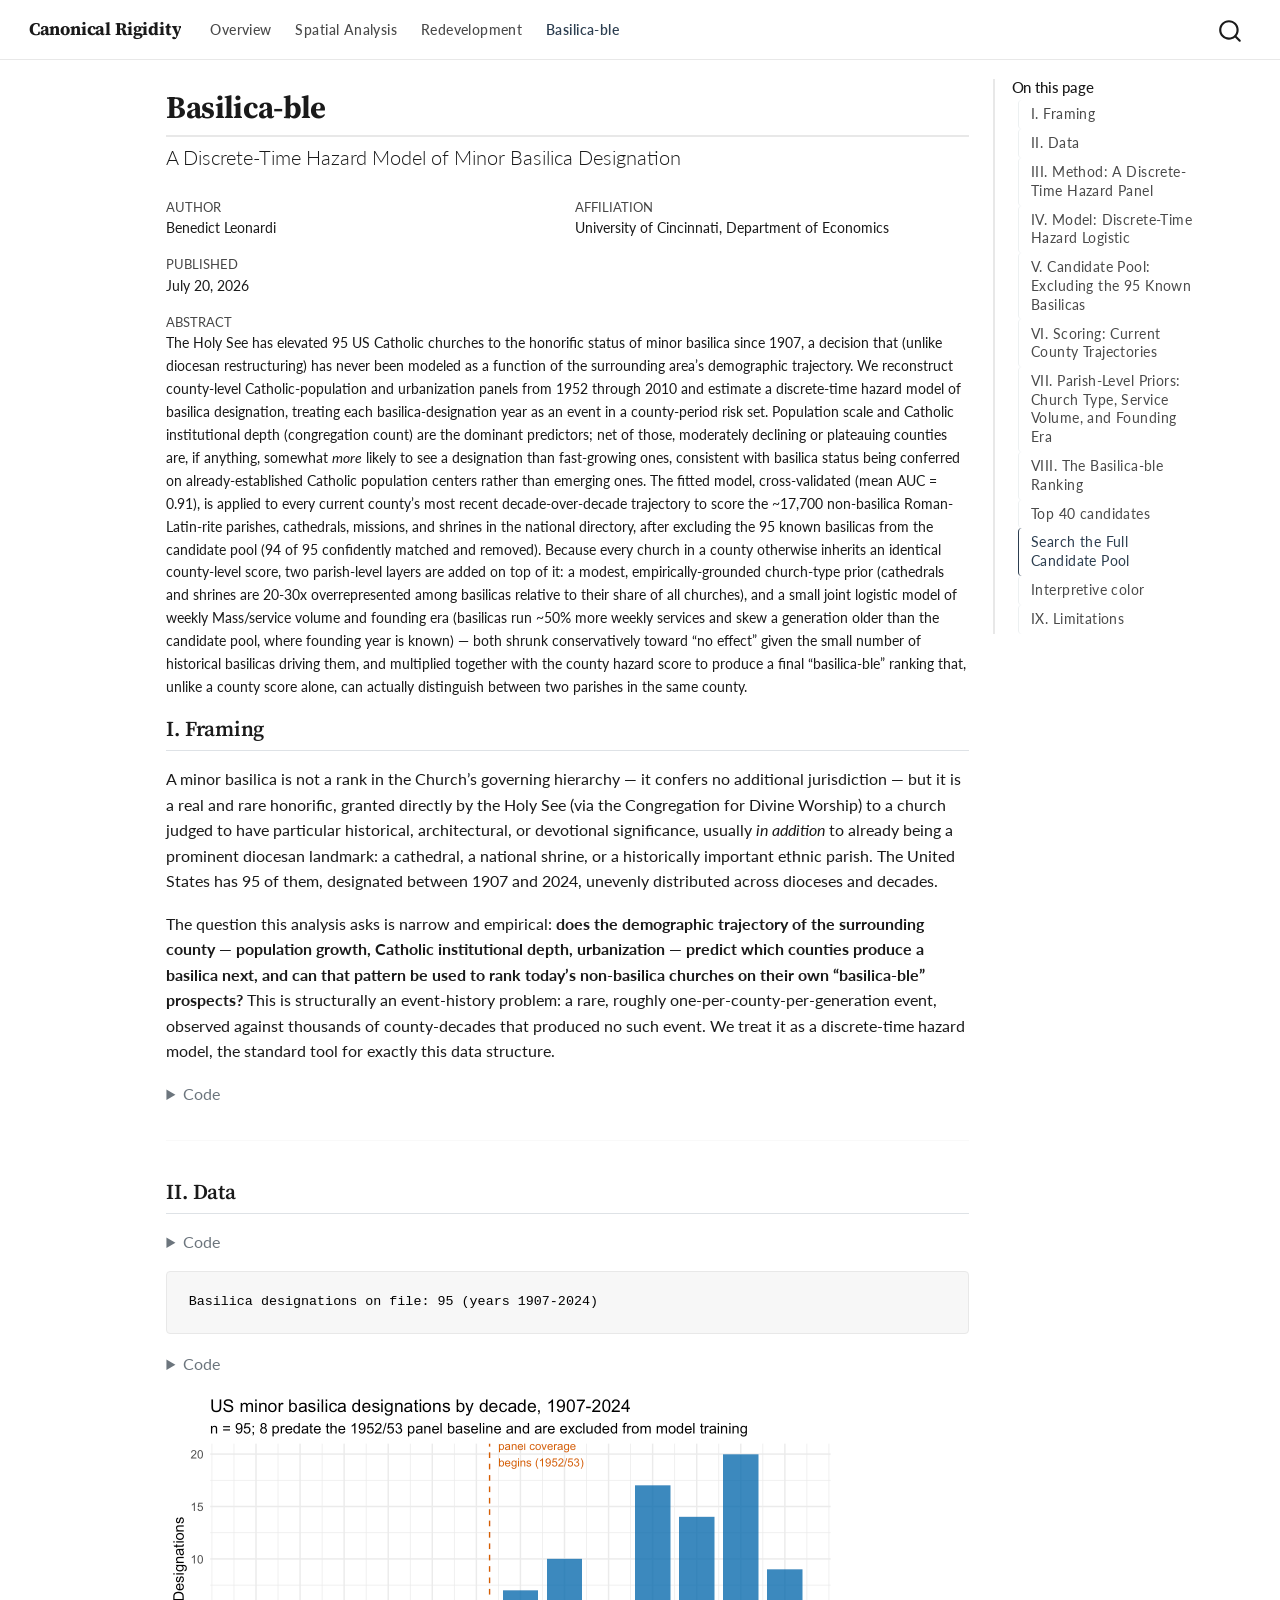
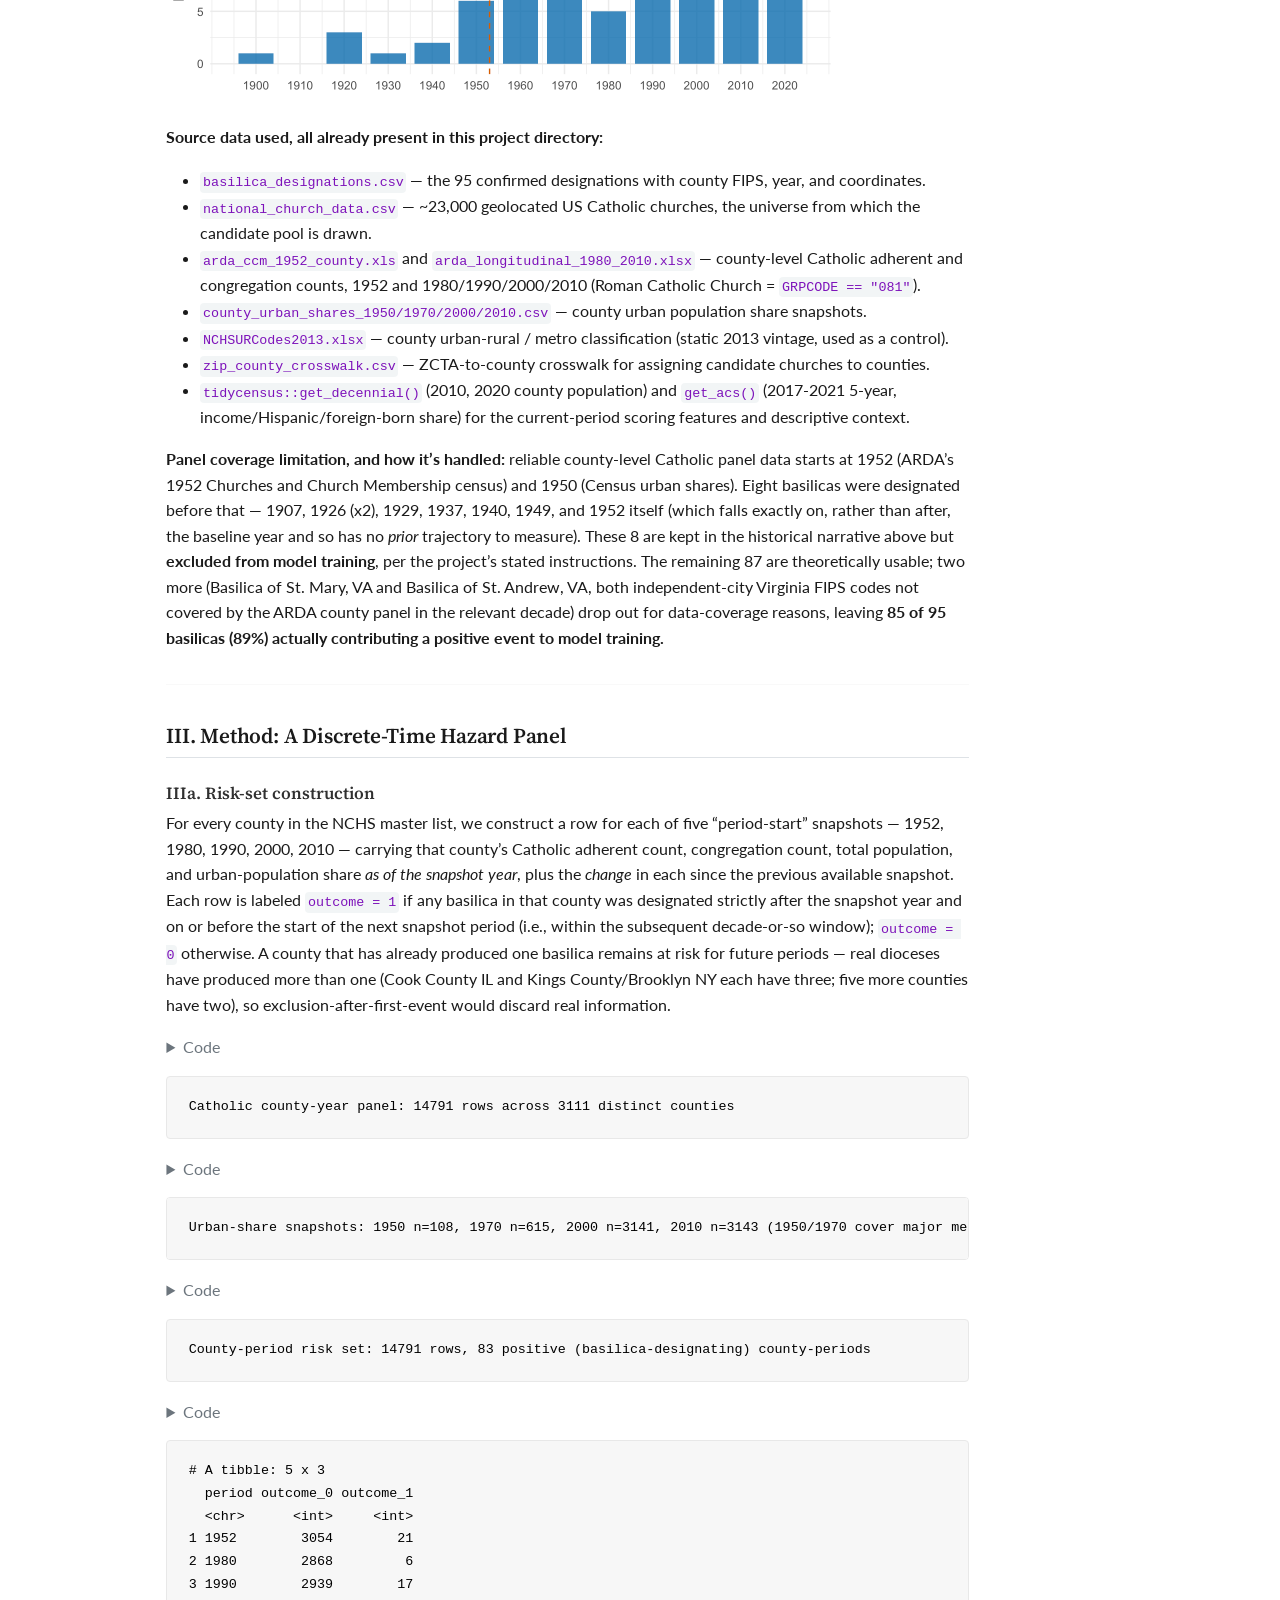
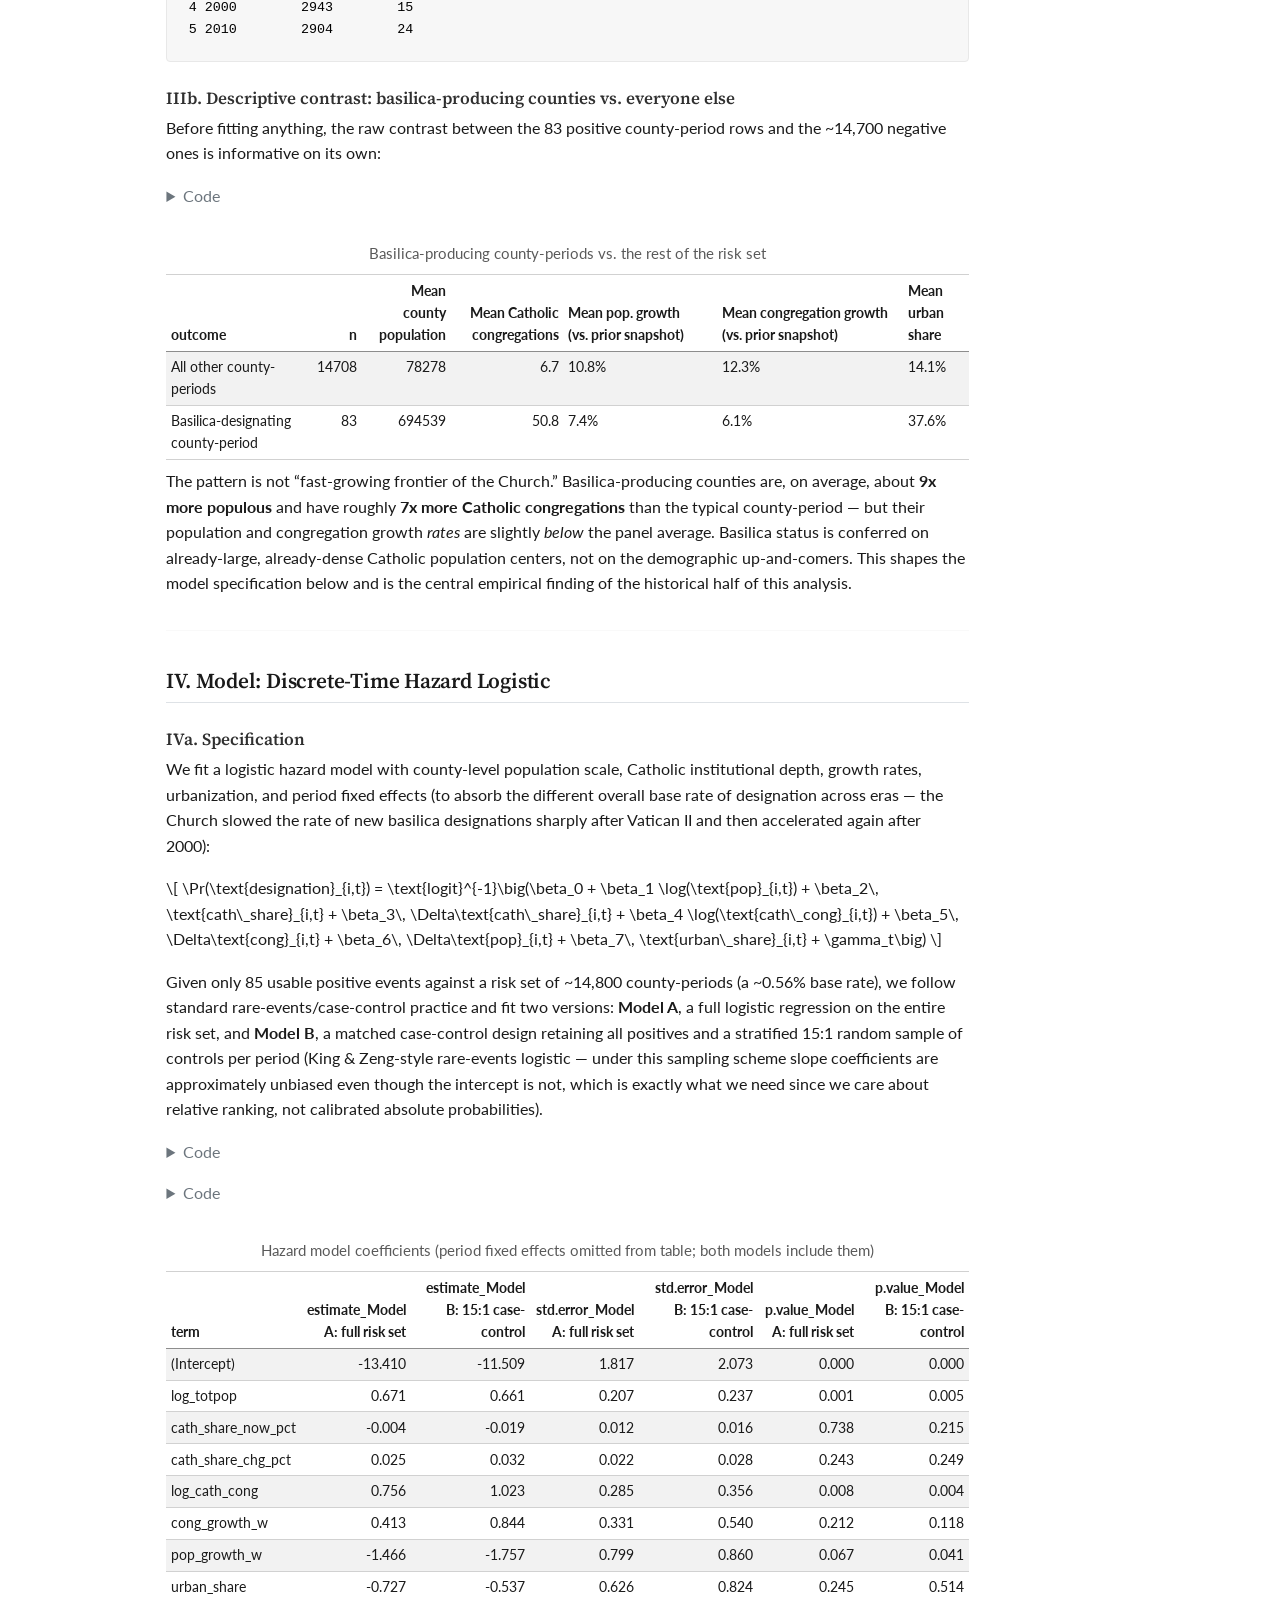
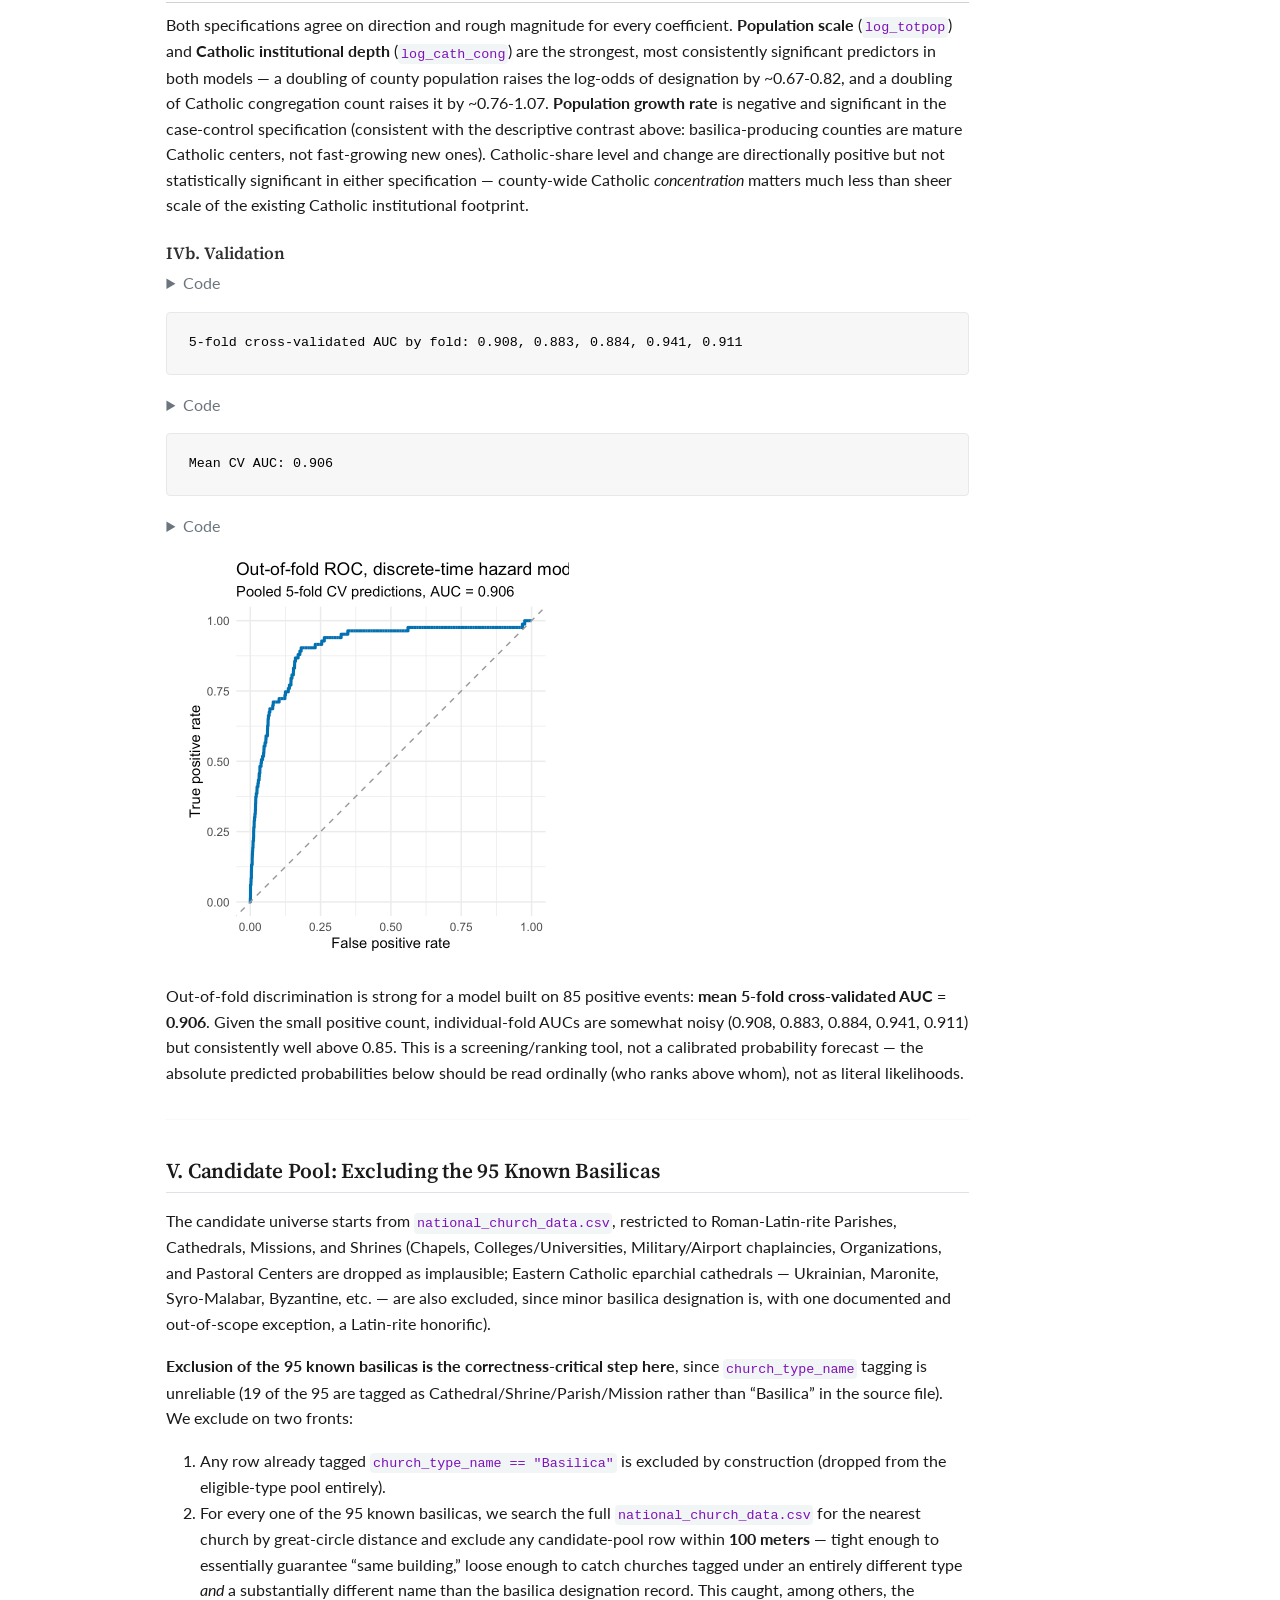
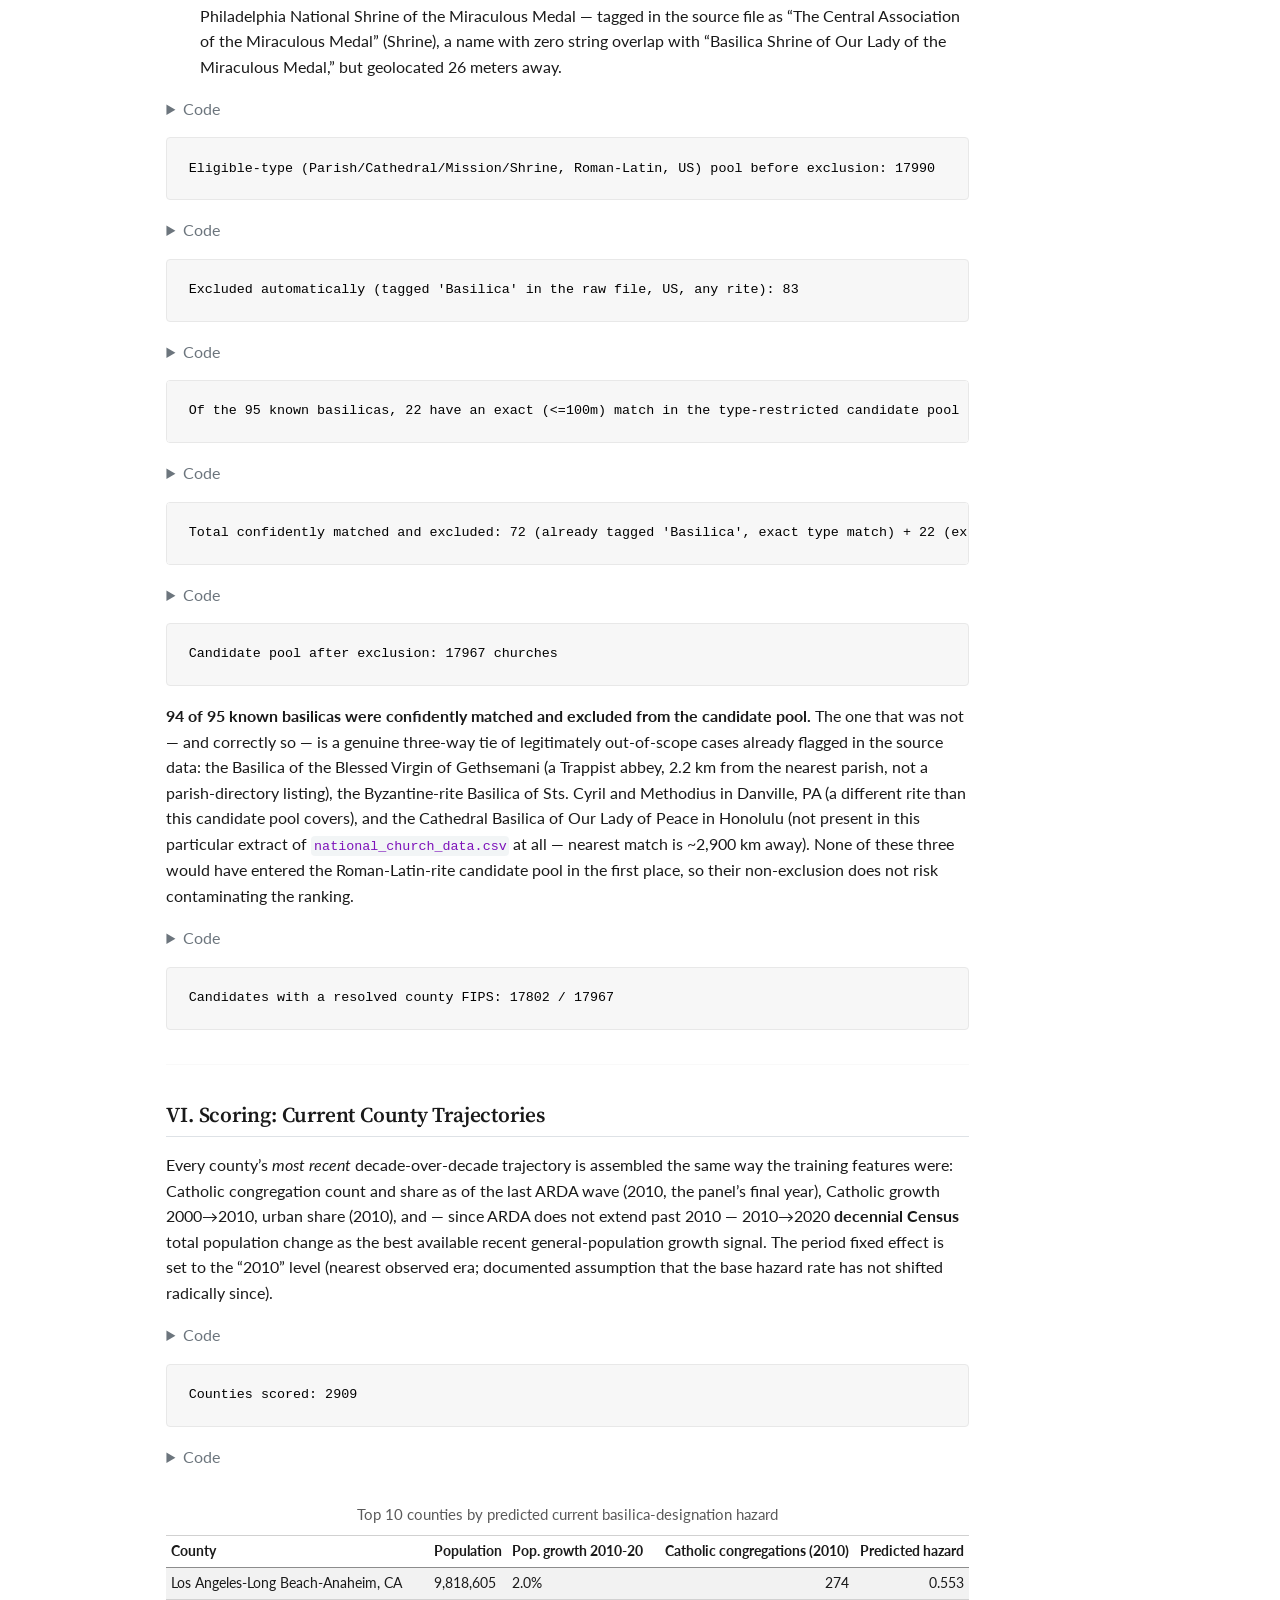
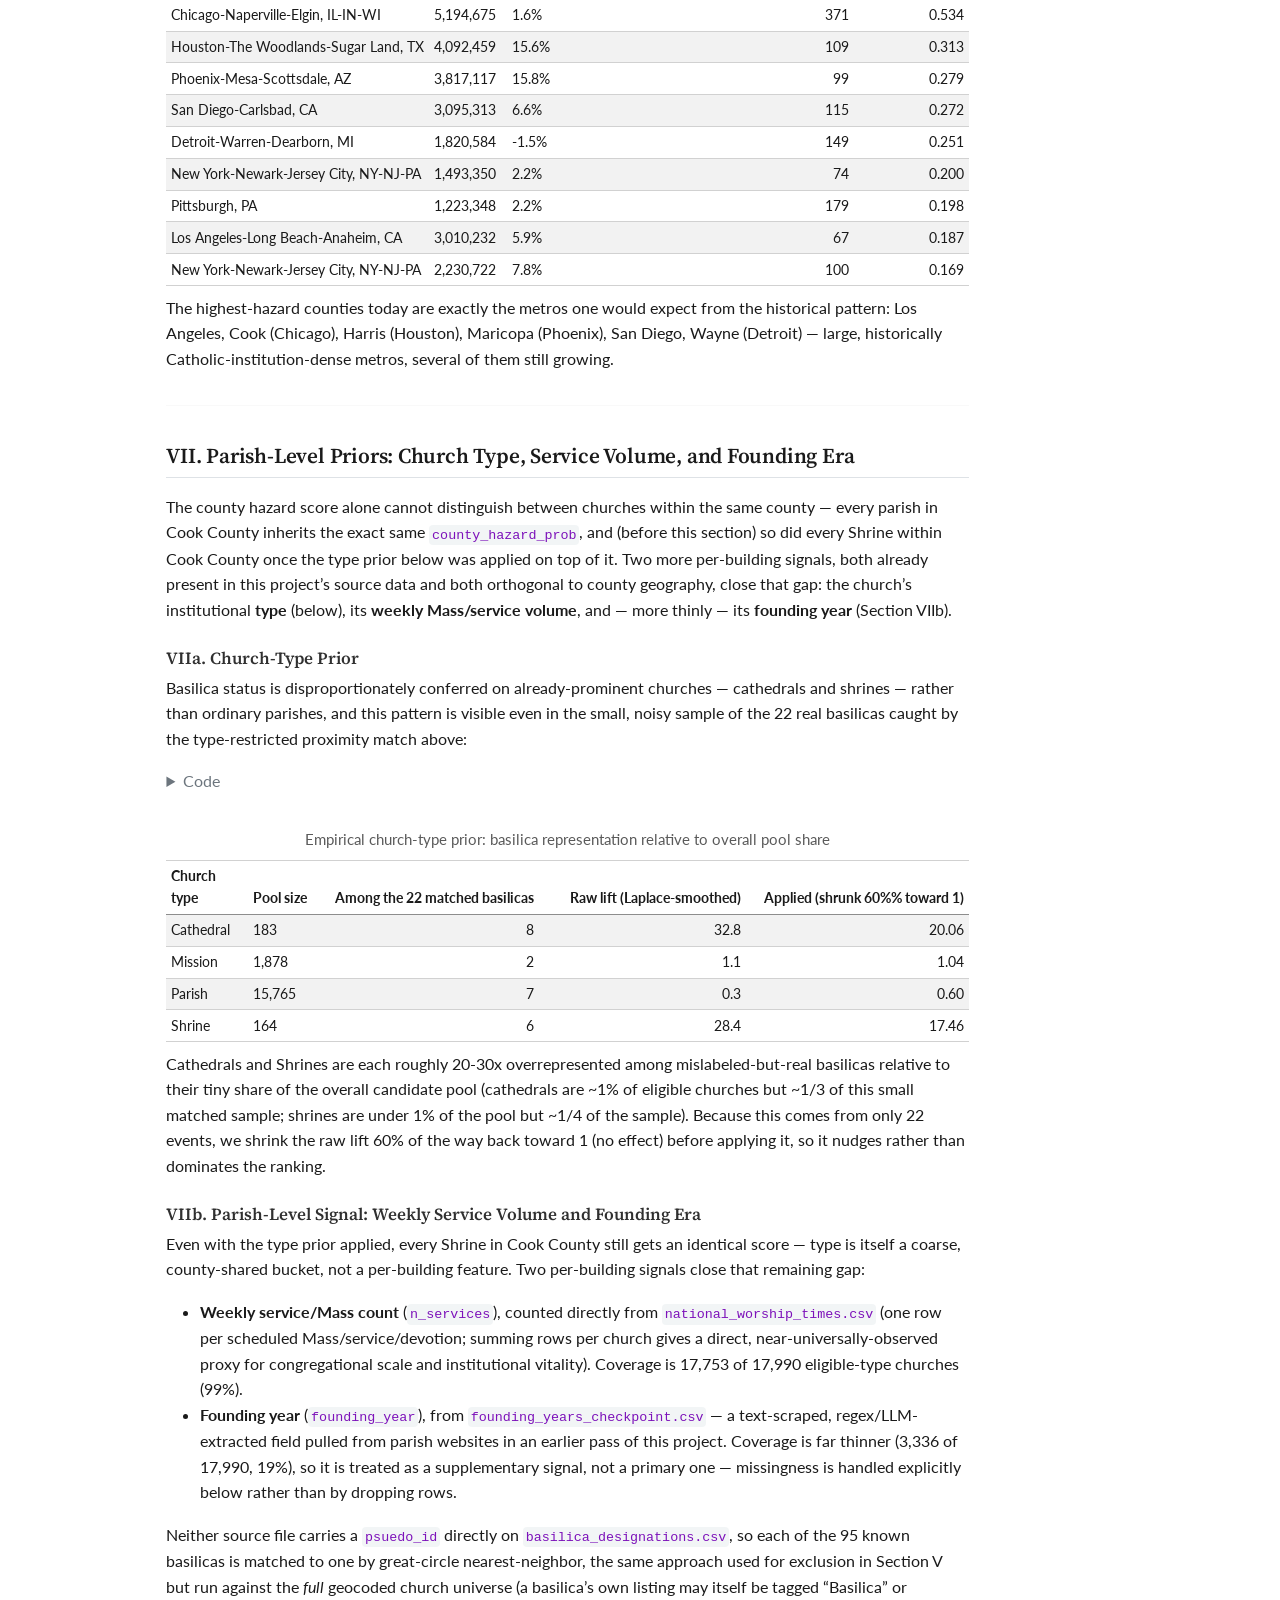
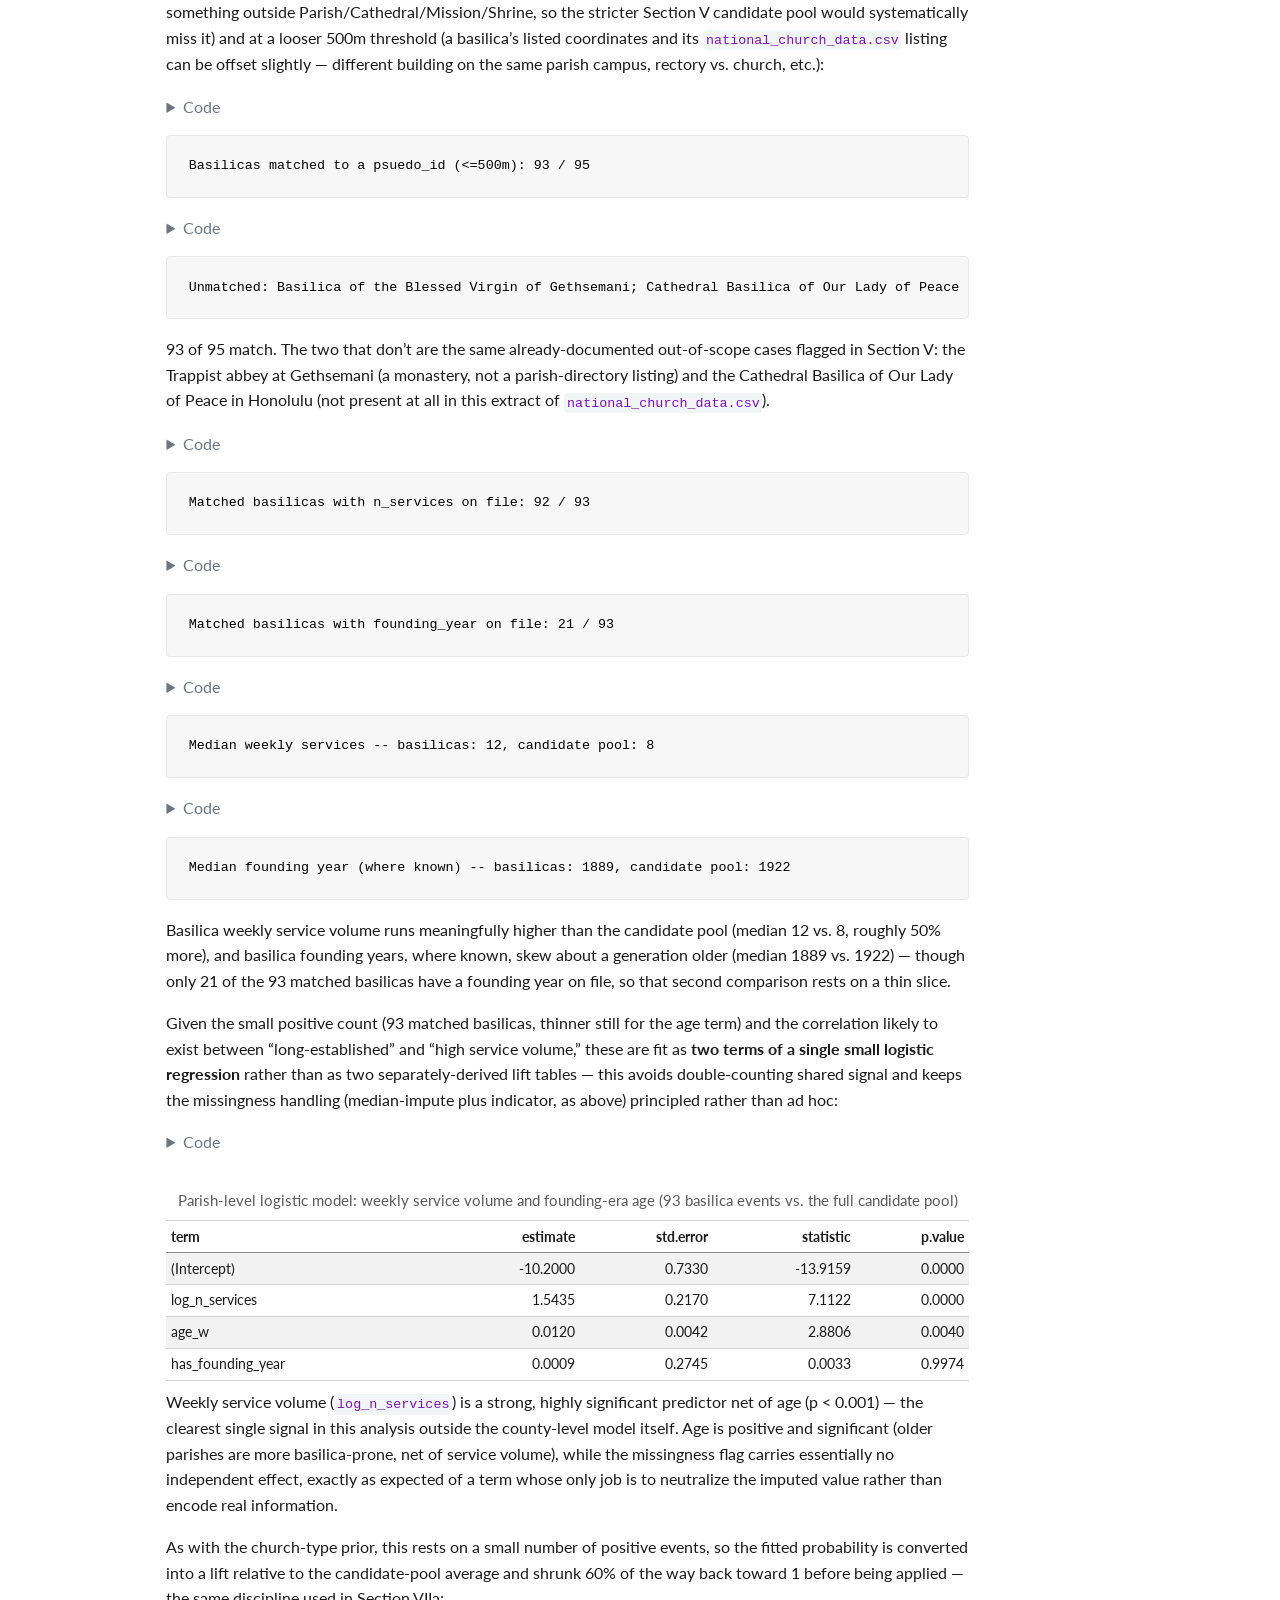
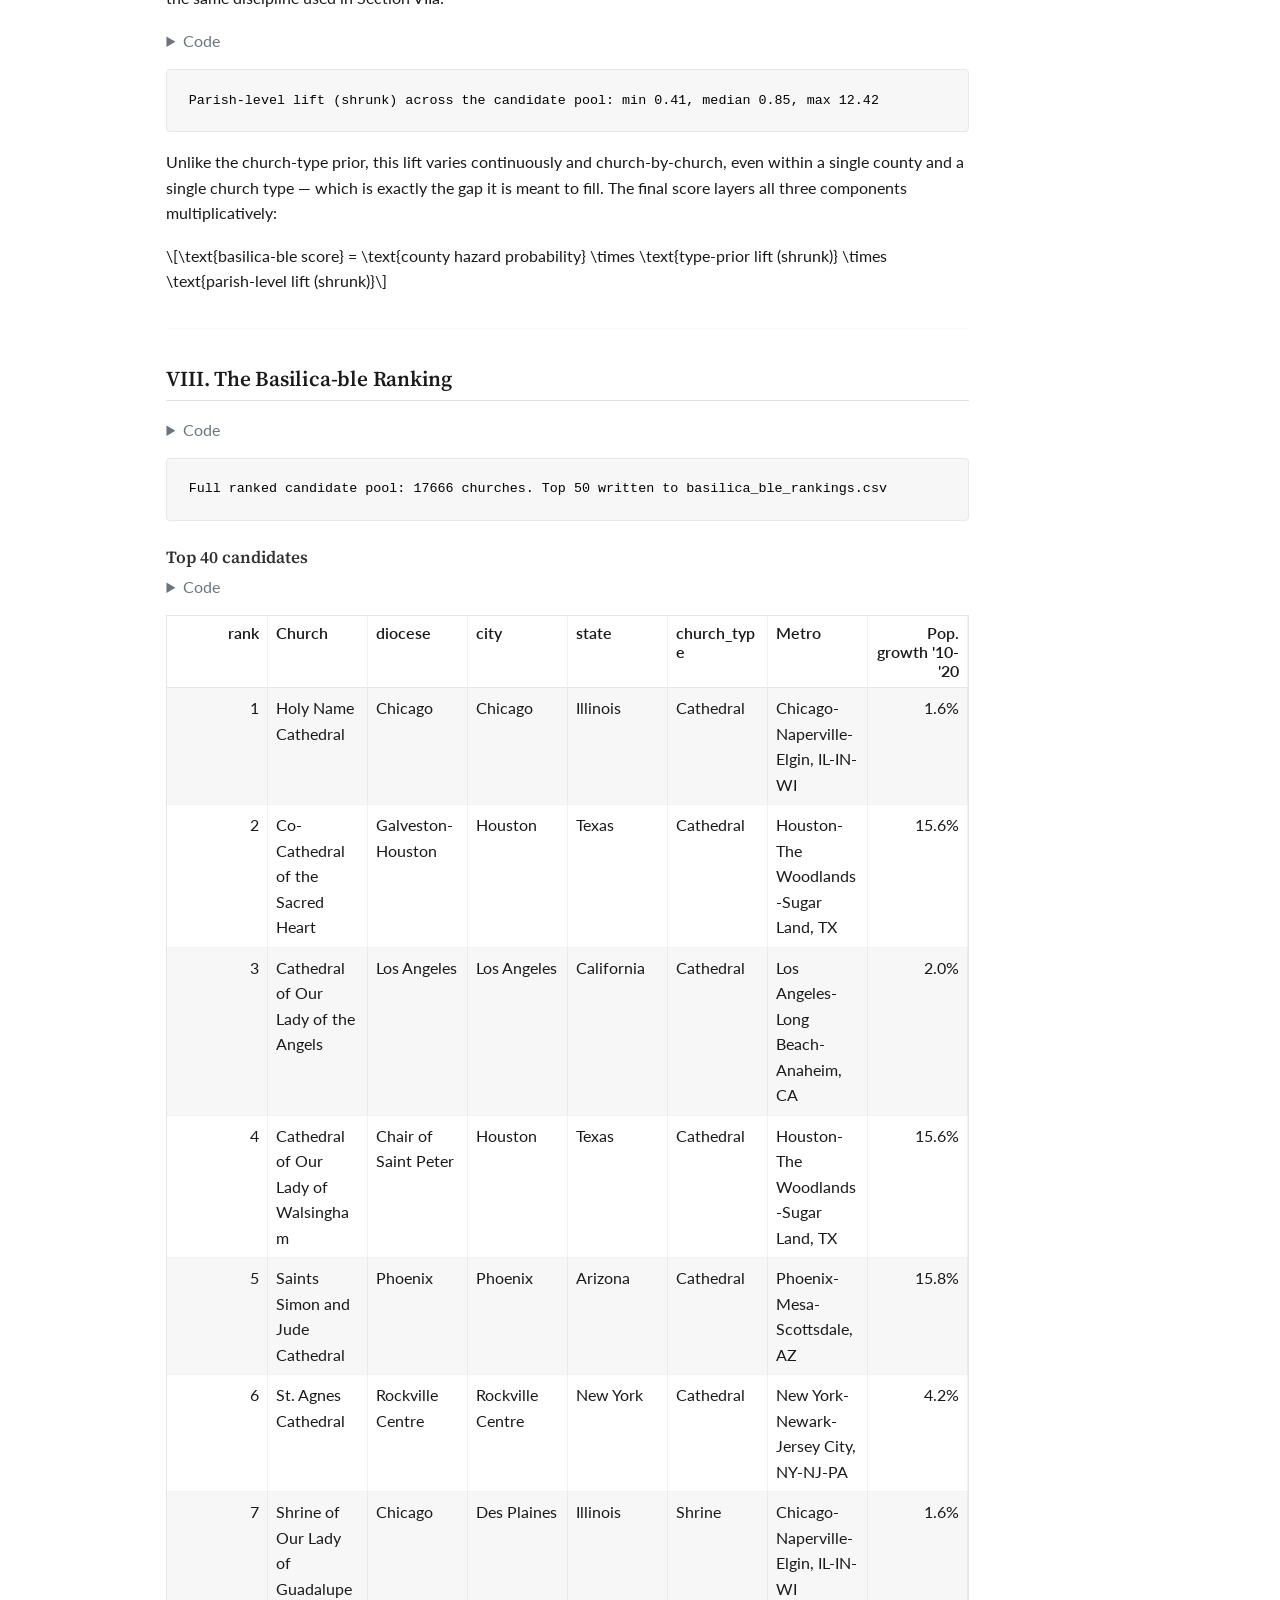
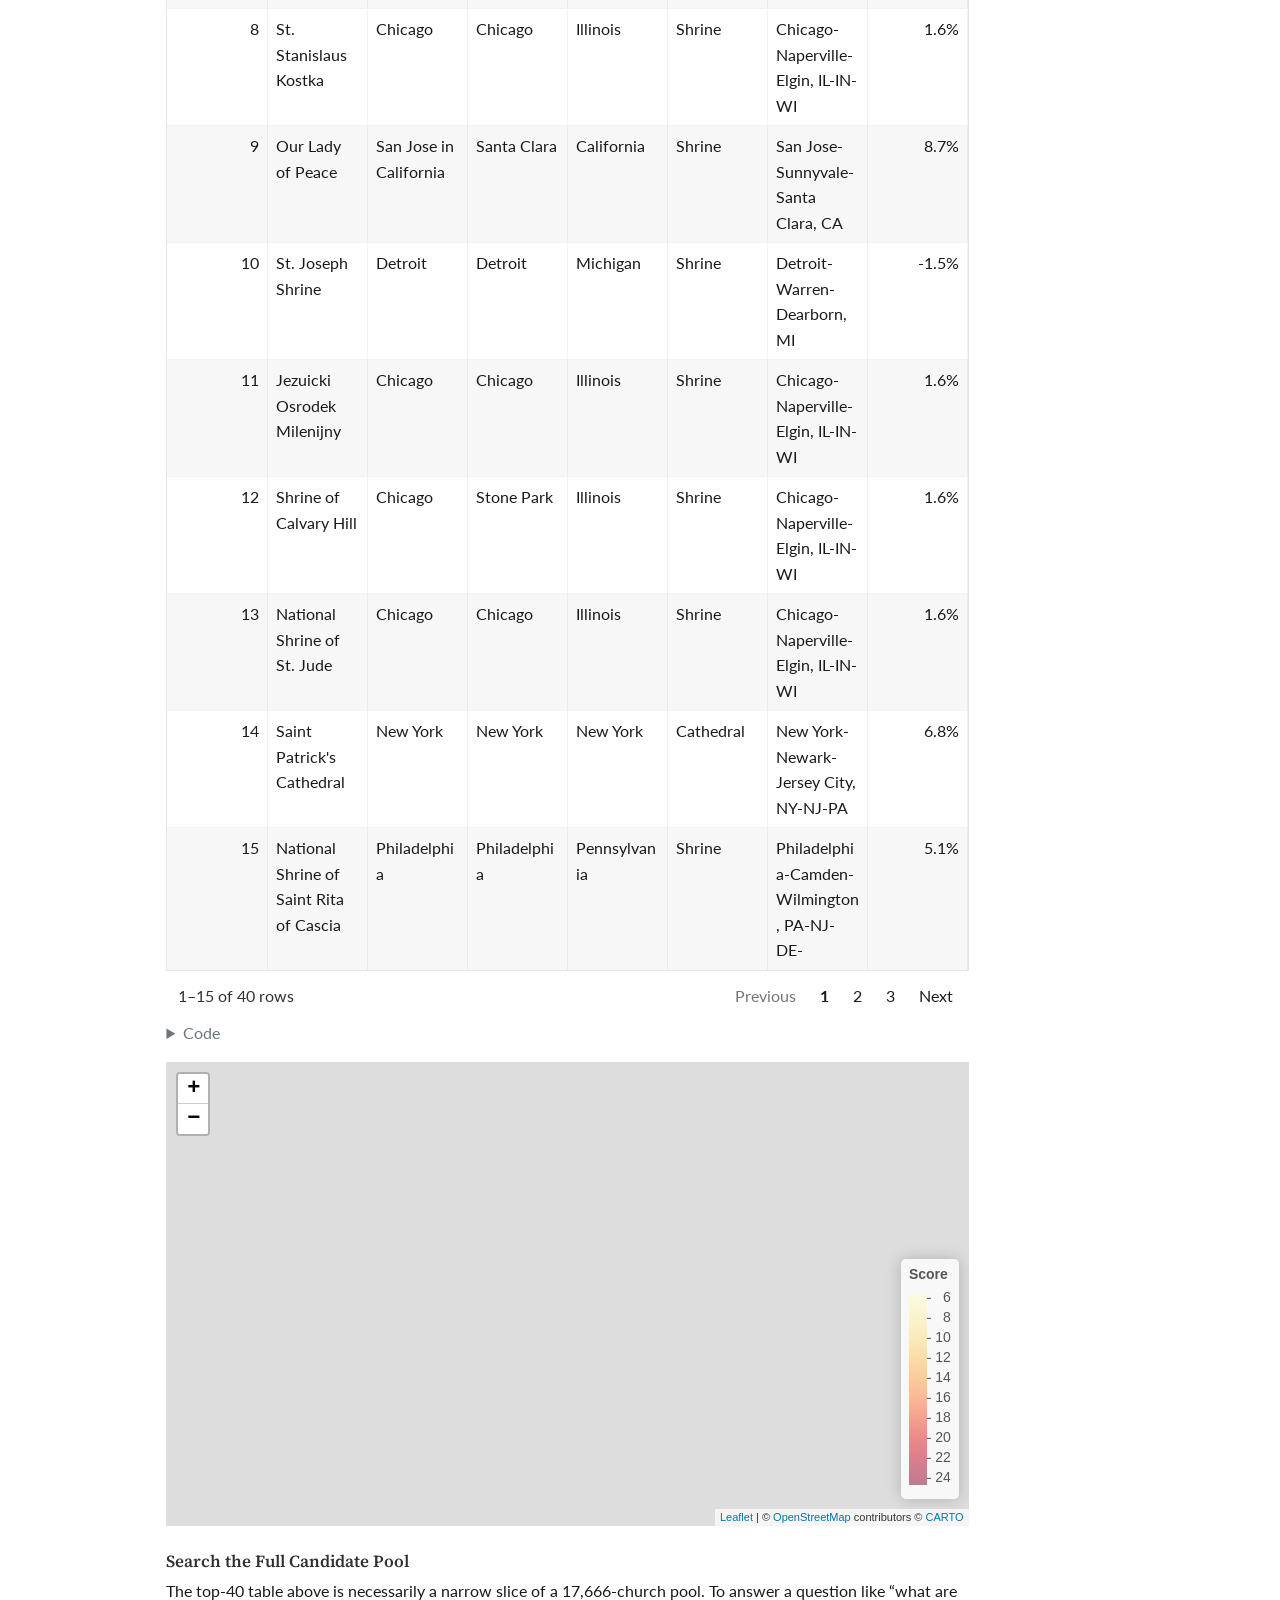
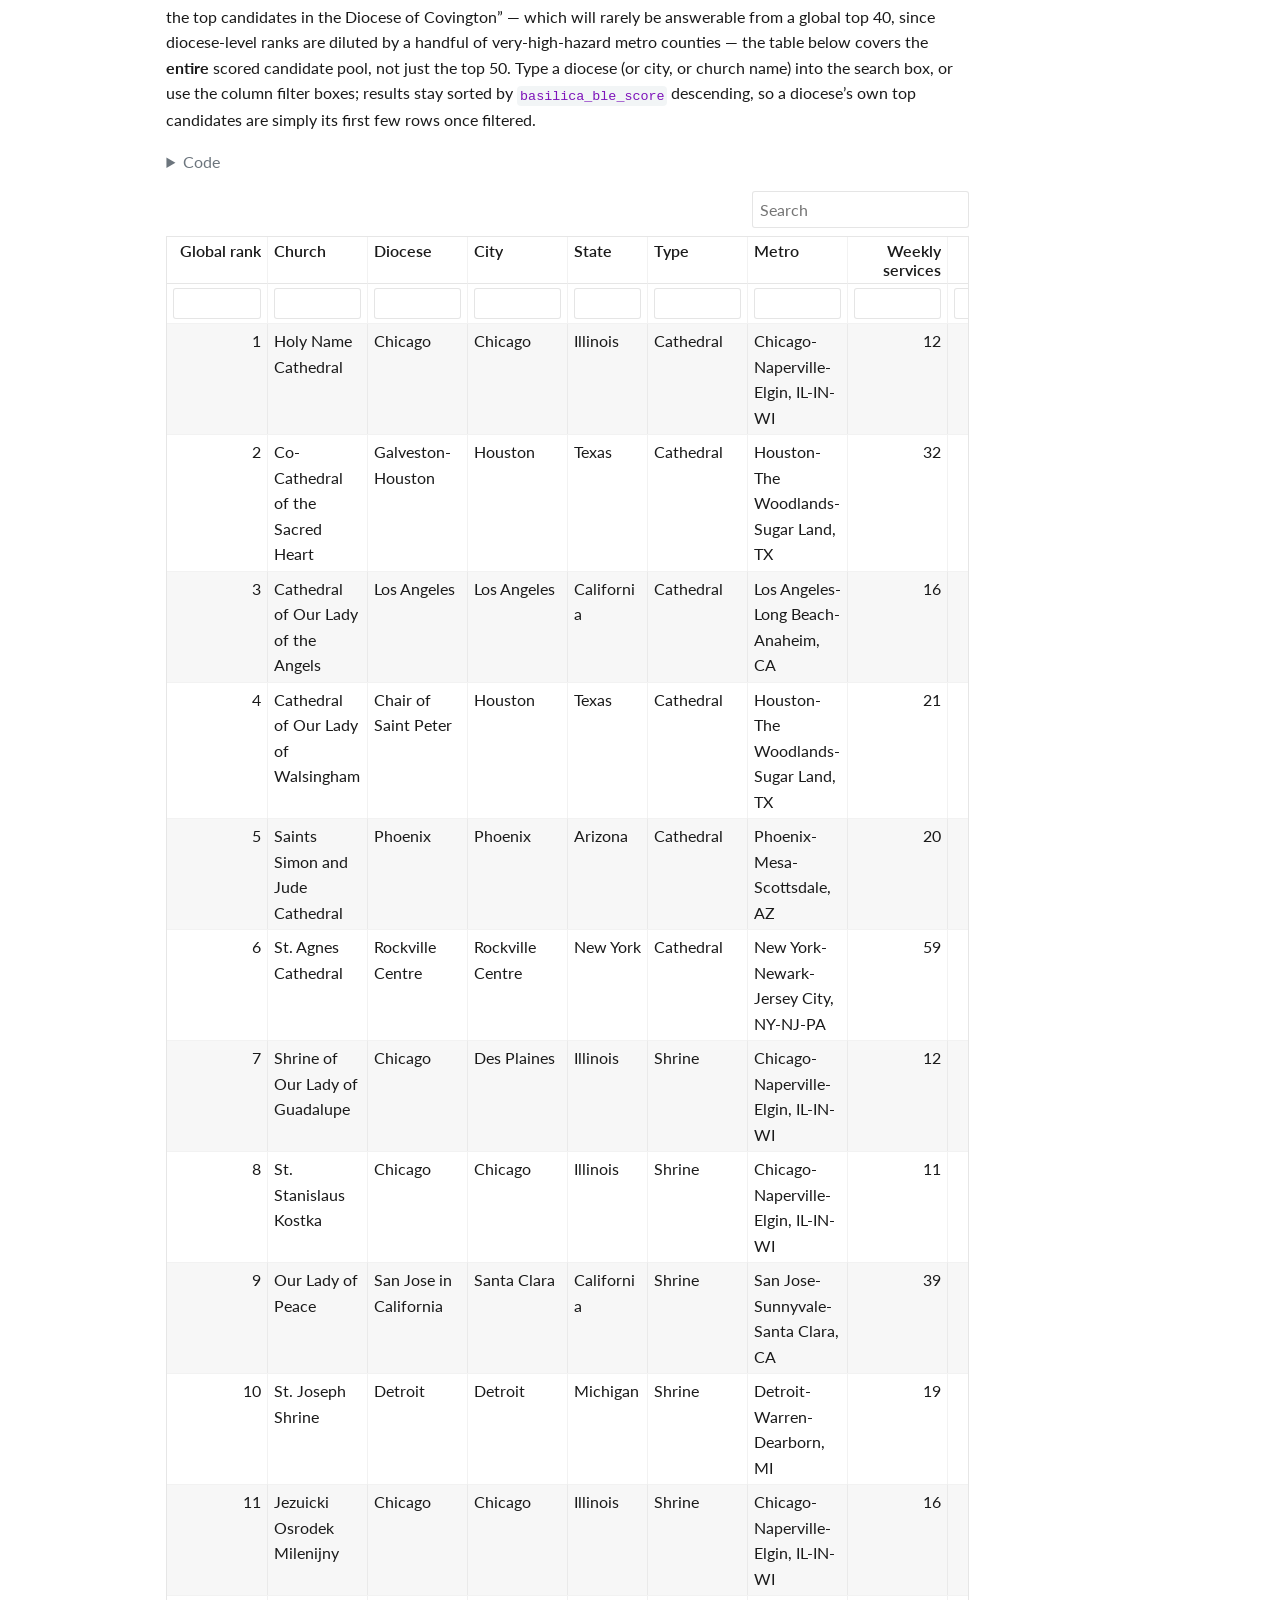
==== docs/Basilica_Trajectory_Model.html @ c74ad0b2 "Add Basilica-ble: discrete-time hazard model for basilica designation Trains a discrete-time hazard " ====
<!DOCTYPE html>
<html xmlns="http://www.w3.org/1999/xhtml" lang="en" xml:lang="en"><head>

<meta charset="utf-8">
<meta name="generator" content="quarto-1.8.27">

<meta name="viewport" content="width=device-width, initial-scale=1.0, user-scalable=yes">

<meta name="author" content="Benedict Leonardi">
<meta name="dcterms.date" content="2026-07-20">

<title>Basilica-ble – Canonical Rigidity</title>
<style>
code{white-space: pre-wrap;}
span.smallcaps{font-variant: small-caps;}
div.columns{display: flex; gap: min(4vw, 1.5em);}
div.column{flex: auto; overflow-x: auto;}
div.hanging-indent{margin-left: 1.5em; text-indent: -1.5em;}
ul.task-list{list-style: none;}
ul.task-list li input[type="checkbox"] {
  width: 0.8em;
  margin: 0 0.8em 0.2em -1em; /* quarto-specific, see https://github.com/quarto-dev/quarto-cli/issues/4556 */ 
  vertical-align: middle;
}
/* CSS for syntax highlighting */
html { -webkit-text-size-adjust: 100%; }
pre > code.sourceCode { white-space: pre; position: relative; }
pre > code.sourceCode > span { display: inline-block; line-height: 1.25; }
pre > code.sourceCode > span:empty { height: 1.2em; }
.sourceCode { overflow: visible; }
code.sourceCode > span { color: inherit; text-decoration: inherit; }
div.sourceCode { margin: 1em 0; }
pre.sourceCode { margin: 0; }
@media screen {
div.sourceCode { overflow: auto; }
}
@media print {
pre > code.sourceCode { white-space: pre-wrap; }
pre > code.sourceCode > span { text-indent: -5em; padding-left: 5em; }
}
pre.numberSource code
  { counter-reset: source-line 0; }
pre.numberSource code > span
  { position: relative; left: -4em; counter-increment: source-line; }
pre.numberSource code > span > a:first-child::before
  { content: counter(source-line);
    position: relative; left: -1em; text-align: right; vertical-align: baseline;
    border: none; display: inline-block;
    -webkit-touch-callout: none; -webkit-user-select: none;
    -khtml-user-select: none; -moz-user-select: none;
    -ms-user-select: none; user-select: none;
    padding: 0 4px; width: 4em;
  }
pre.numberSource { margin-left: 3em;  padding-left: 4px; }
div.sourceCode
  {   }
@media screen {
pre > code.sourceCode > span > a:first-child::before { text-decoration: underline; }
}
</style>


<script src="site_libs/quarto-nav/quarto-nav.js"></script>
<script src="site_libs/quarto-nav/headroom.min.js"></script>
<script src="site_libs/clipboard/clipboard.min.js"></script>
<script src="site_libs/quarto-search/autocomplete.umd.js"></script>
<script src="site_libs/quarto-search/fuse.min.js"></script>
<script src="site_libs/quarto-search/quarto-search.js"></script>
<meta name="quarto:offset" content="./">
<script src="site_libs/quarto-html/quarto.js" type="module"></script>
<script src="site_libs/quarto-html/tabsets/tabsets.js" type="module"></script>
<script src="site_libs/quarto-html/axe/axe-check.js" type="module"></script>
<script src="site_libs/quarto-html/popper.min.js"></script>
<script src="site_libs/quarto-html/tippy.umd.min.js"></script>
<script src="site_libs/quarto-html/anchor.min.js"></script>
<link href="site_libs/quarto-html/tippy.css" rel="stylesheet">
<link href="site_libs/quarto-html/quarto-syntax-highlighting-8b4baf804e461d9b72633f0de59a0cac.css" rel="stylesheet" id="quarto-text-highlighting-styles">
<script src="site_libs/bootstrap/bootstrap.min.js"></script>
<link href="site_libs/bootstrap/bootstrap-icons.css" rel="stylesheet">
<link href="site_libs/bootstrap/bootstrap-f2f602f58a1feb3413044be4aec0a068.min.css" rel="stylesheet" append-hash="true" id="quarto-bootstrap" data-mode="light">
<script id="quarto-search-options" type="application/json">{
  "location": "navbar",
  "copy-button": false,
  "collapse-after": 3,
  "panel-placement": "end",
  "type": "overlay",
  "limit": 50,
  "keyboard-shortcut": [
    "f",
    "/",
    "s"
  ],
  "show-item-context": false,
  "language": {
    "search-no-results-text": "No results",
    "search-matching-documents-text": "matching documents",
    "search-copy-link-title": "Copy link to search",
    "search-hide-matches-text": "Hide additional matches",
    "search-more-match-text": "more match in this document",
    "search-more-matches-text": "more matches in this document",
    "search-clear-button-title": "Clear",
    "search-text-placeholder": "",
    "search-detached-cancel-button-title": "Cancel",
    "search-submit-button-title": "Submit",
    "search-label": "Search"
  }
}</script>
<script src="site_libs/core-js-2.5.3/shim.min.js"></script>
<script src="site_libs/react-18.2.0/react.min.js"></script>
<script src="site_libs/react-18.2.0/react-dom.min.js"></script>
<script src="site_libs/reactwidget-2.0.0/react-tools.js"></script>
<link href="site_libs/htmltools-fill-0.5.9/fill.css" rel="stylesheet">
<script src="site_libs/htmlwidgets-1.6.4/htmlwidgets.js"></script>
<link href="site_libs/reactable-0.4.5/reactable.css" rel="stylesheet">
<script src="site_libs/reactable-binding-0.4.5/reactable.js"></script>
<script src="site_libs/jquery-3.6.0/jquery-3.6.0.min.js"></script>
<link href="site_libs/leaflet-1.3.1/leaflet.css" rel="stylesheet">
<script src="site_libs/leaflet-1.3.1/leaflet.js"></script>
<link href="site_libs/leafletfix-1.0.0/leafletfix.css" rel="stylesheet">
<script src="site_libs/proj4-2.6.2/proj4.min.js"></script>
<script src="site_libs/Proj4Leaflet-1.0.1/proj4leaflet.js"></script>
<link href="site_libs/rstudio_leaflet-1.3.1/rstudio_leaflet.css" rel="stylesheet">
<script src="site_libs/leaflet-binding-2.2.3/leaflet.js"></script>
<script src="site_libs/leaflet-providers-3.0.0/leaflet-providers.js"></script>
<script src="site_libs/leaflet-providers-plugin-2.2.3/leaflet-providers-plugin.js"></script>

  <script src="https://cdnjs.cloudflare.com/polyfill/v3/polyfill.min.js?features=es6"></script>
  <script src="https://cdn.jsdelivr.net/npm/mathjax@3/es5/tex-chtml-full.js" type="text/javascript"></script>

<script type="text/javascript">
const typesetMath = (el) => {
  if (window.MathJax) {
    // MathJax Typeset
    window.MathJax.typeset([el]);
  } else if (window.katex) {
    // KaTeX Render
    var mathElements = el.getElementsByClassName("math");
    var macros = [];
    for (var i = 0; i < mathElements.length; i++) {
      var texText = mathElements[i].firstChild;
      if (mathElements[i].tagName == "SPAN" && texText && texText.data) {
        window.katex.render(texText.data, mathElements[i], {
          displayMode: mathElements[i].classList.contains('display'),
          throwOnError: false,
          macros: macros,
          fleqn: false
        });
      }
    }
  }
}
window.Quarto = {
  typesetMath
};
</script>

</head>

<body class="nav-fixed quarto-light">

<div id="quarto-search-results"></div>
  <header id="quarto-header" class="headroom fixed-top">
    <nav class="navbar navbar-expand-lg " data-bs-theme="dark">
      <div class="navbar-container container-fluid">
      <div class="navbar-brand-container mx-auto">
    <a class="navbar-brand" href="./index.html">
    <span class="navbar-title">Canonical Rigidity</span>
    </a>
  </div>
            <div id="quarto-search" class="" title="Search"></div>
          <button class="navbar-toggler" type="button" data-bs-toggle="collapse" data-bs-target="#navbarCollapse" aria-controls="navbarCollapse" role="menu" aria-expanded="false" aria-label="Toggle navigation" onclick="if (window.quartoToggleHeadroom) { window.quartoToggleHeadroom(); }">
  <span class="navbar-toggler-icon"></span>
</button>
          <div class="collapse navbar-collapse" id="navbarCollapse">
            <ul class="navbar-nav navbar-nav-scroll me-auto">
  <li class="nav-item">
    <a class="nav-link" href="./index.html"> 
<span class="menu-text">Overview</span></a>
  </li>  
  <li class="nav-item">
    <a class="nav-link" href="./Canonical_Rigidity_Research_Paper.html"> 
<span class="menu-text">Spatial Analysis</span></a>
  </li>  
  <li class="nav-item">
    <a class="nav-link" href="./Closure_Conversion_Recommendations.html"> 
<span class="menu-text">Redevelopment</span></a>
  </li>  
  <li class="nav-item">
    <a class="nav-link active" href="./Basilica_Trajectory_Model.html" aria-current="page"> 
<span class="menu-text">Basilica-ble</span></a>
  </li>  
</ul>
          </div> <!-- /navcollapse -->
            <div class="quarto-navbar-tools">
</div>
      </div> <!-- /container-fluid -->
    </nav>
</header>
<!-- content -->
<div id="quarto-content" class="quarto-container page-columns page-rows-contents page-layout-article page-navbar">
<!-- sidebar -->
<!-- margin-sidebar -->
    <div id="quarto-margin-sidebar" class="sidebar margin-sidebar">
        <nav id="TOC" role="doc-toc" class="toc-active">
    <h2 id="toc-title">On this page</h2>
   
  <ul>
  <li><a href="#i.-framing" id="toc-i.-framing" class="nav-link active" data-scroll-target="#i.-framing">I. Framing</a></li>
  <li><a href="#ii.-data" id="toc-ii.-data" class="nav-link" data-scroll-target="#ii.-data">II. Data</a></li>
  <li><a href="#iii.-method-a-discrete-time-hazard-panel" id="toc-iii.-method-a-discrete-time-hazard-panel" class="nav-link" data-scroll-target="#iii.-method-a-discrete-time-hazard-panel">III. Method: A Discrete-Time Hazard Panel</a>
  <ul class="collapse">
  <li><a href="#iiia.-risk-set-construction" id="toc-iiia.-risk-set-construction" class="nav-link" data-scroll-target="#iiia.-risk-set-construction">IIIa. Risk-set construction</a></li>
  <li><a href="#iiib.-descriptive-contrast-basilica-producing-counties-vs.-everyone-else" id="toc-iiib.-descriptive-contrast-basilica-producing-counties-vs.-everyone-else" class="nav-link" data-scroll-target="#iiib.-descriptive-contrast-basilica-producing-counties-vs.-everyone-else">IIIb. Descriptive contrast: basilica-producing counties vs.&nbsp;everyone else</a></li>
  </ul></li>
  <li><a href="#iv.-model-discrete-time-hazard-logistic" id="toc-iv.-model-discrete-time-hazard-logistic" class="nav-link" data-scroll-target="#iv.-model-discrete-time-hazard-logistic">IV. Model: Discrete-Time Hazard Logistic</a>
  <ul class="collapse">
  <li><a href="#iva.-specification" id="toc-iva.-specification" class="nav-link" data-scroll-target="#iva.-specification">IVa. Specification</a></li>
  <li><a href="#ivb.-validation" id="toc-ivb.-validation" class="nav-link" data-scroll-target="#ivb.-validation">IVb. Validation</a></li>
  </ul></li>
  <li><a href="#v.-candidate-pool-excluding-the-95-known-basilicas" id="toc-v.-candidate-pool-excluding-the-95-known-basilicas" class="nav-link" data-scroll-target="#v.-candidate-pool-excluding-the-95-known-basilicas">V. Candidate Pool: Excluding the 95 Known Basilicas</a></li>
  <li><a href="#vi.-scoring-current-county-trajectories" id="toc-vi.-scoring-current-county-trajectories" class="nav-link" data-scroll-target="#vi.-scoring-current-county-trajectories">VI. Scoring: Current County Trajectories</a></li>
  <li><a href="#vii.-parish-level-priors-church-type-service-volume-and-founding-era" id="toc-vii.-parish-level-priors-church-type-service-volume-and-founding-era" class="nav-link" data-scroll-target="#vii.-parish-level-priors-church-type-service-volume-and-founding-era">VII. Parish-Level Priors: Church Type, Service Volume, and Founding Era</a>
  <ul class="collapse">
  <li><a href="#viia.-church-type-prior" id="toc-viia.-church-type-prior" class="nav-link" data-scroll-target="#viia.-church-type-prior">VIIa. Church-Type Prior</a></li>
  <li><a href="#viib.-parish-level-signal-weekly-service-volume-and-founding-era" id="toc-viib.-parish-level-signal-weekly-service-volume-and-founding-era" class="nav-link" data-scroll-target="#viib.-parish-level-signal-weekly-service-volume-and-founding-era">VIIb. Parish-Level Signal: Weekly Service Volume and Founding Era</a></li>
  </ul></li>
  <li><a href="#viii.-the-basilica-ble-ranking" id="toc-viii.-the-basilica-ble-ranking" class="nav-link" data-scroll-target="#viii.-the-basilica-ble-ranking">VIII. The Basilica-ble Ranking</a>
  <ul class="collapse">
  <li><a href="#top-40-candidates" id="toc-top-40-candidates" class="nav-link" data-scroll-target="#top-40-candidates">Top 40 candidates</a></li>
  <li><a href="#search-the-full-candidate-pool" id="toc-search-the-full-candidate-pool" class="nav-link" data-scroll-target="#search-the-full-candidate-pool">Search the Full Candidate Pool</a></li>
  <li><a href="#interpretive-color" id="toc-interpretive-color" class="nav-link" data-scroll-target="#interpretive-color">Interpretive color</a></li>
  </ul></li>
  <li><a href="#ix.-limitations" id="toc-ix.-limitations" class="nav-link" data-scroll-target="#ix.-limitations">IX. Limitations</a></li>
  </ul>
</nav>
    </div>
<!-- main -->
<main class="content" id="quarto-document-content">

<header id="title-block-header" class="quarto-title-block default">
<div class="quarto-title">
<h1 class="title">Basilica-ble</h1>
<p class="subtitle lead">A Discrete-Time Hazard Model of Minor Basilica Designation</p>
</div>


<div class="quarto-title-meta-author">
  <div class="quarto-title-meta-heading">Author</div>
  <div class="quarto-title-meta-heading">Affiliation</div>
  
    <div class="quarto-title-meta-contents">
    <p class="author">Benedict Leonardi </p>
  </div>
  <div class="quarto-title-meta-contents">
        <p class="affiliation">
            University of Cincinnati, Department of Economics
          </p>
      </div>
  </div>

<div class="quarto-title-meta">

      
    <div>
    <div class="quarto-title-meta-heading">Published</div>
    <div class="quarto-title-meta-contents">
      <p class="date">July 20, 2026</p>
    </div>
  </div>
  
    
  </div>
  
<div>
  <div class="abstract">
    <div class="block-title">Abstract</div>
    <p>The Holy See has elevated 95 US Catholic churches to the honorific status of minor basilica since 1907, a decision that (unlike diocesan restructuring) has never been modeled as a function of the surrounding area’s demographic trajectory. We reconstruct county-level Catholic-population and urbanization panels from 1952 through 2010 and estimate a discrete-time hazard model of basilica designation, treating each basilica-designation year as an event in a county-period risk set. Population scale and Catholic institutional depth (congregation count) are the dominant predictors; net of those, moderately declining or plateauing counties are, if anything, somewhat <em>more</em> likely to see a designation than fast-growing ones, consistent with basilica status being conferred on already-established Catholic population centers rather than emerging ones. The fitted model, cross-validated (mean AUC = 0.91), is applied to every current county’s most recent decade-over-decade trajectory to score the ~17,700 non-basilica Roman-Latin-rite parishes, cathedrals, missions, and shrines in the national directory, after excluding the 95 known basilicas from the candidate pool (94 of 95 confidently matched and removed). Because every church in a county otherwise inherits an identical county-level score, two parish-level layers are added on top of it: a modest, empirically-grounded church-type prior (cathedrals and shrines are 20-30x overrepresented among basilicas relative to their share of all churches), and a small joint logistic model of weekly Mass/service volume and founding era (basilicas run ~50% more weekly services and skew a generation older than the candidate pool, where founding year is known) — both shrunk conservatively toward “no effect” given the small number of historical basilicas driving them, and multiplied together with the county hazard score to produce a final “basilica-ble” ranking that, unlike a county score alone, can actually distinguish between two parishes in the same county.</p>
  </div>
</div>


</header>


<section id="i.-framing" class="level2">
<h2 class="anchored" data-anchor-id="i.-framing">I. Framing</h2>
<p>A minor basilica is not a rank in the Church’s governing hierarchy — it confers no additional jurisdiction — but it is a real and rare honorific, granted directly by the Holy See (via the Congregation for Divine Worship) to a church judged to have particular historical, architectural, or devotional significance, usually <em>in addition</em> to already being a prominent diocesan landmark: a cathedral, a national shrine, or a historically important ethnic parish. The United States has 95 of them, designated between 1907 and 2024, unevenly distributed across dioceses and decades.</p>
<p>The question this analysis asks is narrow and empirical: <strong>does the demographic trajectory of the surrounding county — population growth, Catholic institutional depth, urbanization — predict which counties produce a basilica next, and can that pattern be used to rank today’s non-basilica churches on their own “basilica-ble” prospects?</strong> This is structurally an event-history problem: a rare, roughly one-per-county-per-generation event, observed against thousands of county-decades that produced no such event. We treat it as a discrete-time hazard model, the standard tool for exactly this data structure.</p>
<div class="cell">
<details class="code-fold">
<summary>Code</summary>
<div class="code-copy-outer-scaffold"><div class="sourceCode cell-code" id="cb1"><pre class="sourceCode r code-with-copy"><code class="sourceCode r"><span id="cb1-1"><a href="#cb1-1" aria-hidden="true" tabindex="-1"></a><span class="fu">library</span>(tidyverse)</span>
<span id="cb1-2"><a href="#cb1-2" aria-hidden="true" tabindex="-1"></a><span class="fu">library</span>(readxl)</span>
<span id="cb1-3"><a href="#cb1-3" aria-hidden="true" tabindex="-1"></a><span class="fu">library</span>(tidycensus)</span>
<span id="cb1-4"><a href="#cb1-4" aria-hidden="true" tabindex="-1"></a><span class="fu">library</span>(pROC)</span>
<span id="cb1-5"><a href="#cb1-5" aria-hidden="true" tabindex="-1"></a><span class="fu">library</span>(broom)</span>
<span id="cb1-6"><a href="#cb1-6" aria-hidden="true" tabindex="-1"></a><span class="fu">library</span>(leaflet)</span>
<span id="cb1-7"><a href="#cb1-7" aria-hidden="true" tabindex="-1"></a><span class="fu">library</span>(reactable)</span>
<span id="cb1-8"><a href="#cb1-8" aria-hidden="true" tabindex="-1"></a><span class="fu">library</span>(scales)</span>
<span id="cb1-9"><a href="#cb1-9" aria-hidden="true" tabindex="-1"></a></span>
<span id="cb1-10"><a href="#cb1-10" aria-hidden="true" tabindex="-1"></a>okabe_ito <span class="ot">&lt;-</span> <span class="fu">c</span>(<span class="st">"#E69F00"</span>, <span class="st">"#56B4E9"</span>, <span class="st">"#009E73"</span>, <span class="st">"#F0E442"</span>,</span>
<span id="cb1-11"><a href="#cb1-11" aria-hidden="true" tabindex="-1"></a>               <span class="st">"#0072B2"</span>, <span class="st">"#D55E00"</span>, <span class="st">"#CC79A7"</span>, <span class="st">"#000000"</span>)</span>
<span id="cb1-12"><a href="#cb1-12" aria-hidden="true" tabindex="-1"></a></span>
<span id="cb1-13"><a href="#cb1-13" aria-hidden="true" tabindex="-1"></a>hav_km <span class="ot">&lt;-</span> <span class="cf">function</span>(lat1, lon1, lat2, lon2) {</span>
<span id="cb1-14"><a href="#cb1-14" aria-hidden="true" tabindex="-1"></a>  R <span class="ot">&lt;-</span> <span class="dv">6371</span></span>
<span id="cb1-15"><a href="#cb1-15" aria-hidden="true" tabindex="-1"></a>  dlat <span class="ot">&lt;-</span> (lat2 <span class="sc">-</span> lat1) <span class="sc">*</span> pi<span class="sc">/</span><span class="dv">180</span></span>
<span id="cb1-16"><a href="#cb1-16" aria-hidden="true" tabindex="-1"></a>  dlon <span class="ot">&lt;-</span> (lon2 <span class="sc">-</span> lon1) <span class="sc">*</span> pi<span class="sc">/</span><span class="dv">180</span></span>
<span id="cb1-17"><a href="#cb1-17" aria-hidden="true" tabindex="-1"></a>  a <span class="ot">&lt;-</span> <span class="fu">sin</span>(dlat<span class="sc">/</span><span class="dv">2</span>)<span class="sc">^</span><span class="dv">2</span> <span class="sc">+</span> <span class="fu">cos</span>(lat1<span class="sc">*</span>pi<span class="sc">/</span><span class="dv">180</span>)<span class="sc">*</span><span class="fu">cos</span>(lat2<span class="sc">*</span>pi<span class="sc">/</span><span class="dv">180</span>)<span class="sc">*</span><span class="fu">sin</span>(dlon<span class="sc">/</span><span class="dv">2</span>)<span class="sc">^</span><span class="dv">2</span></span>
<span id="cb1-18"><a href="#cb1-18" aria-hidden="true" tabindex="-1"></a>  <span class="dv">2</span><span class="sc">*</span>R<span class="sc">*</span><span class="fu">asin</span>(<span class="fu">pmin</span>(<span class="dv">1</span>, <span class="fu">sqrt</span>(a)))</span>
<span id="cb1-19"><a href="#cb1-19" aria-hidden="true" tabindex="-1"></a>}</span></code></pre></div><button title="Copy to Clipboard" class="code-copy-button"><i class="bi"></i></button></div>
</details>
</div>
<hr>
</section>
<section id="ii.-data" class="level2">
<h2 class="anchored" data-anchor-id="ii.-data">II. Data</h2>
<div class="cell">
<details class="code-fold">
<summary>Code</summary>
<div class="code-copy-outer-scaffold"><div class="sourceCode cell-code" id="cb2"><pre class="sourceCode r code-with-copy"><code class="sourceCode r"><span id="cb2-1"><a href="#cb2-1" aria-hidden="true" tabindex="-1"></a>basilicas <span class="ot">&lt;-</span> <span class="fu">read_csv</span>(<span class="st">"basilica_designations.csv"</span>, <span class="at">show_col_types =</span> <span class="cn">FALSE</span>) <span class="sc">%&gt;%</span></span>
<span id="cb2-2"><a href="#cb2-2" aria-hidden="true" tabindex="-1"></a>  <span class="fu">mutate</span>(<span class="at">county_fips =</span> <span class="fu">str_pad</span>(<span class="fu">as.character</span>(county_fips), <span class="dv">5</span>, <span class="at">pad =</span> <span class="st">"0"</span>))</span>
<span id="cb2-3"><a href="#cb2-3" aria-hidden="true" tabindex="-1"></a></span>
<span id="cb2-4"><a href="#cb2-4" aria-hidden="true" tabindex="-1"></a><span class="fu">cat</span>(<span class="fu">sprintf</span>(<span class="st">"Basilica designations on file: %d (years %d-%d)</span><span class="sc">\n</span><span class="st">"</span>,</span>
<span id="cb2-5"><a href="#cb2-5" aria-hidden="true" tabindex="-1"></a>            <span class="fu">nrow</span>(basilicas), <span class="fu">min</span>(basilicas<span class="sc">$</span>year_designated), <span class="fu">max</span>(basilicas<span class="sc">$</span>year_designated)))</span></code></pre></div><button title="Copy to Clipboard" class="code-copy-button"><i class="bi"></i></button></div>
</details>
<div class="cell-output cell-output-stdout">
<pre><code>Basilica designations on file: 95 (years 1907-2024)</code></pre>
</div>
</div>
<div class="cell">
<details class="code-fold">
<summary>Code</summary>
<div class="code-copy-outer-scaffold"><div class="sourceCode cell-code" id="cb4"><pre class="sourceCode r code-with-copy"><code class="sourceCode r"><span id="cb4-1"><a href="#cb4-1" aria-hidden="true" tabindex="-1"></a>basilicas <span class="sc">%&gt;%</span></span>
<span id="cb4-2"><a href="#cb4-2" aria-hidden="true" tabindex="-1"></a>  <span class="fu">mutate</span>(<span class="at">decade =</span> <span class="fu">floor</span>(year_designated <span class="sc">/</span> <span class="dv">10</span>) <span class="sc">*</span> <span class="dv">10</span>) <span class="sc">%&gt;%</span></span>
<span id="cb4-3"><a href="#cb4-3" aria-hidden="true" tabindex="-1"></a>  <span class="fu">count</span>(decade) <span class="sc">%&gt;%</span></span>
<span id="cb4-4"><a href="#cb4-4" aria-hidden="true" tabindex="-1"></a>  <span class="fu">ggplot</span>(<span class="fu">aes</span>(<span class="at">x =</span> decade, <span class="at">y =</span> n)) <span class="sc">+</span></span>
<span id="cb4-5"><a href="#cb4-5" aria-hidden="true" tabindex="-1"></a>  <span class="fu">geom_col</span>(<span class="at">fill =</span> okabe_ito[<span class="dv">5</span>], <span class="at">alpha =</span> <span class="fl">0.85</span>, <span class="at">width =</span> <span class="dv">8</span>) <span class="sc">+</span></span>
<span id="cb4-6"><a href="#cb4-6" aria-hidden="true" tabindex="-1"></a>  <span class="fu">geom_vline</span>(<span class="at">xintercept =</span> <span class="dv">1953</span>, <span class="at">linetype =</span> <span class="st">"dashed"</span>, <span class="at">color =</span> okabe_ito[<span class="dv">6</span>]) <span class="sc">+</span></span>
<span id="cb4-7"><a href="#cb4-7" aria-hidden="true" tabindex="-1"></a>  <span class="fu">annotate</span>(<span class="st">"text"</span>, <span class="at">x =</span> <span class="dv">1955</span>, <span class="at">y =</span> <span class="fu">max</span>(<span class="fu">table</span>(<span class="fu">floor</span>(basilicas<span class="sc">$</span>year_designated<span class="sc">/</span><span class="dv">10</span>)<span class="sc">*</span><span class="dv">10</span>)),</span>
<span id="cb4-8"><a href="#cb4-8" aria-hidden="true" tabindex="-1"></a>           <span class="at">label =</span> <span class="st">"panel coverage</span><span class="sc">\n</span><span class="st">begins (1952/53)"</span>, <span class="at">hjust =</span> <span class="dv">0</span>, <span class="at">size =</span> <span class="dv">3</span>, <span class="at">color =</span> okabe_ito[<span class="dv">6</span>]) <span class="sc">+</span></span>
<span id="cb4-9"><a href="#cb4-9" aria-hidden="true" tabindex="-1"></a>  <span class="fu">scale_x_continuous</span>(<span class="at">breaks =</span> <span class="fu">seq</span>(<span class="dv">1900</span>, <span class="dv">2020</span>, <span class="dv">10</span>)) <span class="sc">+</span></span>
<span id="cb4-10"><a href="#cb4-10" aria-hidden="true" tabindex="-1"></a>  <span class="fu">labs</span>(<span class="at">title =</span> <span class="st">"US minor basilica designations by decade, 1907-2024"</span>,</span>
<span id="cb4-11"><a href="#cb4-11" aria-hidden="true" tabindex="-1"></a>       <span class="at">subtitle =</span> <span class="st">"n = 95; 8 predate the 1952/53 panel baseline and are excluded from model training"</span>,</span>
<span id="cb4-12"><a href="#cb4-12" aria-hidden="true" tabindex="-1"></a>       <span class="at">x =</span> <span class="cn">NULL</span>, <span class="at">y =</span> <span class="st">"Designations"</span>) <span class="sc">+</span></span>
<span id="cb4-13"><a href="#cb4-13" aria-hidden="true" tabindex="-1"></a>  <span class="fu">theme_minimal</span>()</span></code></pre></div><button title="Copy to Clipboard" class="code-copy-button"><i class="bi"></i></button></div>
</details>
<div class="cell-output-display">
<div>
<figure class="figure">
<p><img src="Basilica_Trajectory_Model_files/figure-html/basilica-timeline-1.png" class="img-fluid figure-img" width="672"></p>
</figure>
</div>
</div>
</div>
<p><strong>Source data used, all already present in this project directory:</strong></p>
<ul>
<li><code>basilica_designations.csv</code> — the 95 confirmed designations with county FIPS, year, and coordinates.</li>
<li><code>national_church_data.csv</code> — ~23,000 geolocated US Catholic churches, the universe from which the candidate pool is drawn.</li>
<li><code>arda_ccm_1952_county.xls</code> and <code>arda_longitudinal_1980_2010.xlsx</code> — county-level Catholic adherent and congregation counts, 1952 and 1980/1990/2000/2010 (Roman Catholic Church = <code>GRPCODE == "081"</code>).</li>
<li><code>county_urban_shares_1950/1970/2000/2010.csv</code> — county urban population share snapshots.</li>
<li><code>NCHSURCodes2013.xlsx</code> — county urban-rural / metro classification (static 2013 vintage, used as a control).</li>
<li><code>zip_county_crosswalk.csv</code> — ZCTA-to-county crosswalk for assigning candidate churches to counties.</li>
<li><code>tidycensus::get_decennial()</code> (2010, 2020 county population) and <code>get_acs()</code> (2017-2021 5-year, income/Hispanic/foreign-born share) for the current-period scoring features and descriptive context.</li>
</ul>
<p><strong>Panel coverage limitation, and how it’s handled:</strong> reliable county-level Catholic panel data starts at 1952 (ARDA’s 1952 Churches and Church Membership census) and 1950 (Census urban shares). Eight basilicas were designated before that — 1907, 1926 (x2), 1929, 1937, 1940, 1949, and 1952 itself (which falls exactly on, rather than after, the baseline year and so has no <em>prior</em> trajectory to measure). These 8 are kept in the historical narrative above but <strong>excluded from model training</strong>, per the project’s stated instructions. The remaining 87 are theoretically usable; two more (Basilica of St.&nbsp;Mary, VA and Basilica of St.&nbsp;Andrew, VA, both independent-city Virginia FIPS codes not covered by the ARDA county panel in the relevant decade) drop out for data-coverage reasons, leaving <strong>85 of 95 basilicas (89%) actually contributing a positive event to model training.</strong></p>
<hr>
</section>
<section id="iii.-method-a-discrete-time-hazard-panel" class="level2">
<h2 class="anchored" data-anchor-id="iii.-method-a-discrete-time-hazard-panel">III. Method: A Discrete-Time Hazard Panel</h2>
<section id="iiia.-risk-set-construction" class="level3">
<h3 class="anchored" data-anchor-id="iiia.-risk-set-construction">IIIa. Risk-set construction</h3>
<p>For every county in the NCHS master list, we construct a row for each of five “period-start” snapshots — 1952, 1980, 1990, 2000, 2010 — carrying that county’s Catholic adherent count, congregation count, total population, and urban-population share <em>as of the snapshot year</em>, plus the <em>change</em> in each since the previous available snapshot. Each row is labeled <code>outcome = 1</code> if any basilica in that county was designated strictly after the snapshot year and on or before the start of the next snapshot period (i.e., within the subsequent decade-or-so window); <code>outcome = 0</code> otherwise. A county that has already produced one basilica remains at risk for future periods — real dioceses have produced more than one (Cook County IL and Kings County/Brooklyn NY each have three; five more counties have two), so exclusion-after-first-event would discard real information.</p>
<div class="cell">
<details class="code-fold">
<summary>Code</summary>
<div class="code-copy-outer-scaffold"><div class="sourceCode cell-code" id="cb5"><pre class="sourceCode r code-with-copy"><code class="sourceCode r"><span id="cb5-1"><a href="#cb5-1" aria-hidden="true" tabindex="-1"></a>nchs <span class="ot">&lt;-</span> <span class="fu">read_excel</span>(<span class="st">"NCHSURCodes2013.xlsx"</span>) <span class="sc">%&gt;%</span></span>
<span id="cb5-2"><a href="#cb5-2" aria-hidden="true" tabindex="-1"></a>  <span class="fu">transmute</span>(</span>
<span id="cb5-3"><a href="#cb5-3" aria-hidden="true" tabindex="-1"></a>    <span class="at">county_fips =</span> <span class="fu">str_pad</span>(<span class="fu">as.character</span>(<span class="st">`</span><span class="at">FIPS code</span><span class="st">`</span>), <span class="dv">5</span>, <span class="at">pad =</span> <span class="st">"0"</span>),</span>
<span id="cb5-4"><a href="#cb5-4" aria-hidden="true" tabindex="-1"></a>    <span class="at">cbsa_title  =</span> <span class="st">`</span><span class="at">CBSA title</span><span class="st">`</span>,</span>
<span id="cb5-5"><a href="#cb5-5" aria-hidden="true" tabindex="-1"></a>    <span class="at">ur_type =</span> <span class="fu">case_when</span>(</span>
<span id="cb5-6"><a href="#cb5-6" aria-hidden="true" tabindex="-1"></a>      <span class="st">`</span><span class="at">2013 code</span><span class="st">`</span> <span class="sc">==</span> <span class="dv">1</span> <span class="sc">~</span> <span class="st">"Urban core"</span>, <span class="st">`</span><span class="at">2013 code</span><span class="st">`</span> <span class="sc">==</span> <span class="dv">2</span> <span class="sc">~</span> <span class="st">"Suburban"</span>,</span>
<span id="cb5-7"><a href="#cb5-7" aria-hidden="true" tabindex="-1"></a>      <span class="st">`</span><span class="at">2013 code</span><span class="st">`</span> <span class="sc">%in%</span> <span class="dv">3</span><span class="sc">:</span><span class="dv">4</span> <span class="sc">~</span> <span class="st">"Smaller metro"</span>, <span class="st">`</span><span class="at">2013 code</span><span class="st">`</span> <span class="sc">%in%</span> <span class="dv">5</span><span class="sc">:</span><span class="dv">6</span> <span class="sc">~</span> <span class="st">"Rural"</span></span>
<span id="cb5-8"><a href="#cb5-8" aria-hidden="true" tabindex="-1"></a>    )</span>
<span id="cb5-9"><a href="#cb5-9" aria-hidden="true" tabindex="-1"></a>  )</span>
<span id="cb5-10"><a href="#cb5-10" aria-hidden="true" tabindex="-1"></a></span>
<span id="cb5-11"><a href="#cb5-11" aria-hidden="true" tabindex="-1"></a>ccm_1952 <span class="ot">&lt;-</span> <span class="fu">read_excel</span>(<span class="st">"arda_ccm_1952_county.xls"</span>) <span class="sc">%&gt;%</span></span>
<span id="cb5-12"><a href="#cb5-12" aria-hidden="true" tabindex="-1"></a>  <span class="fu">transmute</span>(<span class="at">county_fips =</span> <span class="fu">str_pad</span>(<span class="fu">as.character</span>(STCODE <span class="sc">*</span> <span class="dv">1000</span> <span class="sc">+</span> CCODE), <span class="dv">5</span>, <span class="at">pad =</span> <span class="st">"0"</span>),</span>
<span id="cb5-13"><a href="#cb5-13" aria-hidden="true" tabindex="-1"></a>            <span class="at">year =</span> <span class="dv">1952</span>, <span class="at">totpop =</span> TOTPOP,</span>
<span id="cb5-14"><a href="#cb5-14" aria-hidden="true" tabindex="-1"></a>            <span class="at">cath_adh =</span> <span class="fu">coalesce</span>(CATH_M, <span class="dv">0</span>), <span class="at">cath_cong =</span> <span class="fu">coalesce</span>(CATH_C, <span class="dv">0</span>))</span>
<span id="cb5-15"><a href="#cb5-15" aria-hidden="true" tabindex="-1"></a></span>
<span id="cb5-16"><a href="#cb5-16" aria-hidden="true" tabindex="-1"></a>arda_raw <span class="ot">&lt;-</span> <span class="fu">read_excel</span>(<span class="st">"arda_longitudinal_1980_2010.xlsx"</span>) <span class="sc">%&gt;%</span></span>
<span id="cb5-17"><a href="#cb5-17" aria-hidden="true" tabindex="-1"></a>  <span class="fu">mutate</span>(<span class="at">county_fips =</span> <span class="fu">str_pad</span>(<span class="fu">as.character</span>(FIPSMERG), <span class="dv">5</span>, <span class="at">pad =</span> <span class="st">"0"</span>))</span>
<span id="cb5-18"><a href="#cb5-18" aria-hidden="true" tabindex="-1"></a>cath_arda <span class="ot">&lt;-</span> arda_raw <span class="sc">%&gt;%</span> <span class="fu">filter</span>(GRPCODE <span class="sc">==</span> <span class="st">"081"</span>) <span class="sc">%&gt;%</span></span>
<span id="cb5-19"><a href="#cb5-19" aria-hidden="true" tabindex="-1"></a>  <span class="fu">transmute</span>(county_fips, <span class="at">year =</span> YEAR, <span class="at">totpop =</span> TOTPOP,</span>
<span id="cb5-20"><a href="#cb5-20" aria-hidden="true" tabindex="-1"></a>            <span class="at">cath_adh =</span> <span class="fu">coalesce</span>(ADHERENT, <span class="dv">0</span>), <span class="at">cath_cong =</span> <span class="fu">coalesce</span>(CONGREG, <span class="dv">0</span>))</span>
<span id="cb5-21"><a href="#cb5-21" aria-hidden="true" tabindex="-1"></a></span>
<span id="cb5-22"><a href="#cb5-22" aria-hidden="true" tabindex="-1"></a>cath_panel <span class="ot">&lt;-</span> <span class="fu">bind_rows</span>(ccm_1952, cath_arda) <span class="sc">%&gt;%</span></span>
<span id="cb5-23"><a href="#cb5-23" aria-hidden="true" tabindex="-1"></a>  <span class="fu">distinct</span>(county_fips, year, <span class="at">.keep_all =</span> <span class="cn">TRUE</span>) <span class="sc">%&gt;%</span></span>
<span id="cb5-24"><a href="#cb5-24" aria-hidden="true" tabindex="-1"></a>  <span class="fu">mutate</span>(<span class="at">cath_share =</span> cath_adh <span class="sc">/</span> totpop)</span>
<span id="cb5-25"><a href="#cb5-25" aria-hidden="true" tabindex="-1"></a></span>
<span id="cb5-26"><a href="#cb5-26" aria-hidden="true" tabindex="-1"></a>urb_snaps <span class="ot">&lt;-</span> <span class="fu">bind_rows</span>(</span>
<span id="cb5-27"><a href="#cb5-27" aria-hidden="true" tabindex="-1"></a>  <span class="fu">read_csv</span>(<span class="st">"county_urban_shares_1950.csv"</span>, <span class="at">show_col_types =</span> <span class="cn">FALSE</span>) <span class="sc">%&gt;%</span> <span class="fu">mutate</span>(<span class="at">snap_year =</span> <span class="dv">1950</span>),</span>
<span id="cb5-28"><a href="#cb5-28" aria-hidden="true" tabindex="-1"></a>  <span class="fu">read_csv</span>(<span class="st">"county_urban_shares_1970.csv"</span>, <span class="at">show_col_types =</span> <span class="cn">FALSE</span>) <span class="sc">%&gt;%</span> <span class="fu">mutate</span>(<span class="at">snap_year =</span> <span class="dv">1970</span>),</span>
<span id="cb5-29"><a href="#cb5-29" aria-hidden="true" tabindex="-1"></a>  <span class="fu">read_csv</span>(<span class="st">"county_urban_shares_2000.csv"</span>, <span class="at">show_col_types =</span> <span class="cn">FALSE</span>) <span class="sc">%&gt;%</span> <span class="fu">mutate</span>(<span class="at">snap_year =</span> <span class="dv">2000</span>),</span>
<span id="cb5-30"><a href="#cb5-30" aria-hidden="true" tabindex="-1"></a>  <span class="fu">read_csv</span>(<span class="st">"county_urban_shares_2010.csv"</span>, <span class="at">show_col_types =</span> <span class="cn">FALSE</span>) <span class="sc">%&gt;%</span> <span class="fu">mutate</span>(<span class="at">snap_year =</span> <span class="dv">2010</span>)</span>
<span id="cb5-31"><a href="#cb5-31" aria-hidden="true" tabindex="-1"></a>) <span class="sc">%&gt;%</span> <span class="fu">transmute</span>(<span class="at">county_fips =</span> <span class="fu">str_pad</span>(<span class="fu">as.character</span>(county_fips), <span class="dv">5</span>, <span class="at">pad =</span> <span class="st">"0"</span>), snap_year, urban_share)</span>
<span id="cb5-32"><a href="#cb5-32" aria-hidden="true" tabindex="-1"></a></span>
<span id="cb5-33"><a href="#cb5-33" aria-hidden="true" tabindex="-1"></a><span class="fu">cat</span>(<span class="fu">sprintf</span>(<span class="st">"Catholic county-year panel: %d rows across %d distinct counties</span><span class="sc">\n</span><span class="st">"</span>,</span>
<span id="cb5-34"><a href="#cb5-34" aria-hidden="true" tabindex="-1"></a>            <span class="fu">nrow</span>(cath_panel), <span class="fu">n_distinct</span>(cath_panel<span class="sc">$</span>county_fips)))</span></code></pre></div><button title="Copy to Clipboard" class="code-copy-button"><i class="bi"></i></button></div>
</details>
<div class="cell-output cell-output-stdout">
<pre><code>Catholic county-year panel: 14791 rows across 3111 distinct counties</code></pre>
</div>
<details class="code-fold">
<summary>Code</summary>
<div class="code-copy-outer-scaffold"><div class="sourceCode cell-code" id="cb7"><pre class="sourceCode r code-with-copy"><code class="sourceCode r"><span id="cb7-1"><a href="#cb7-1" aria-hidden="true" tabindex="-1"></a><span class="fu">cat</span>(<span class="fu">sprintf</span>(<span class="st">"Urban-share snapshots: 1950 n=%d, 1970 n=%d, 2000 n=%d, 2010 n=%d (1950/1970 cover major metro counties only; missing counties are median-imputed by NCHS urban-rural type, flagged)</span><span class="sc">\n</span><span class="st">"</span>,</span>
<span id="cb7-2"><a href="#cb7-2" aria-hidden="true" tabindex="-1"></a>            <span class="fu">sum</span>(urb_snaps<span class="sc">$</span>snap_year<span class="sc">==</span><span class="dv">1950</span>), <span class="fu">sum</span>(urb_snaps<span class="sc">$</span>snap_year<span class="sc">==</span><span class="dv">1970</span>),</span>
<span id="cb7-3"><a href="#cb7-3" aria-hidden="true" tabindex="-1"></a>            <span class="fu">sum</span>(urb_snaps<span class="sc">$</span>snap_year<span class="sc">==</span><span class="dv">2000</span>), <span class="fu">sum</span>(urb_snaps<span class="sc">$</span>snap_year<span class="sc">==</span><span class="dv">2010</span>)))</span></code></pre></div><button title="Copy to Clipboard" class="code-copy-button"><i class="bi"></i></button></div>
</details>
<div class="cell-output cell-output-stdout">
<pre><code>Urban-share snapshots: 1950 n=108, 1970 n=615, 2000 n=3141, 2010 n=3143 (1950/1970 cover major metro counties only; missing counties are median-imputed by NCHS urban-rural type, flagged)</code></pre>
</div>
</div>
<div class="cell">
<details class="code-fold">
<summary>Code</summary>
<div class="code-copy-outer-scaffold"><div class="sourceCode cell-code" id="cb9"><pre class="sourceCode r code-with-copy"><code class="sourceCode r"><span id="cb9-1"><a href="#cb9-1" aria-hidden="true" tabindex="-1"></a>periods <span class="ot">&lt;-</span> <span class="fu">tribble</span>(</span>
<span id="cb9-2"><a href="#cb9-2" aria-hidden="true" tabindex="-1"></a>  <span class="sc">~</span>period, <span class="sc">~</span>period_start, <span class="sc">~</span>window_end, <span class="sc">~</span>urban_year_primary, <span class="sc">~</span>urban_year_fallback,</span>
<span id="cb9-3"><a href="#cb9-3" aria-hidden="true" tabindex="-1"></a>  <span class="st">"1952"</span>, <span class="dv">1952</span>, <span class="dv">1980</span>, <span class="dv">1950</span>, <span class="cn">NA</span>,</span>
<span id="cb9-4"><a href="#cb9-4" aria-hidden="true" tabindex="-1"></a>  <span class="st">"1980"</span>, <span class="dv">1980</span>, <span class="dv">1990</span>, <span class="dv">1970</span>, <span class="dv">1950</span>,</span>
<span id="cb9-5"><a href="#cb9-5" aria-hidden="true" tabindex="-1"></a>  <span class="st">"1990"</span>, <span class="dv">1990</span>, <span class="dv">2000</span>, <span class="dv">1970</span>, <span class="dv">1950</span>,</span>
<span id="cb9-6"><a href="#cb9-6" aria-hidden="true" tabindex="-1"></a>  <span class="st">"2000"</span>, <span class="dv">2000</span>, <span class="dv">2010</span>, <span class="dv">2000</span>, <span class="dv">1970</span>,</span>
<span id="cb9-7"><a href="#cb9-7" aria-hidden="true" tabindex="-1"></a>  <span class="st">"2010"</span>, <span class="dv">2010</span>, <span class="dv">2024</span>, <span class="dv">2010</span>, <span class="dv">2000</span></span>
<span id="cb9-8"><a href="#cb9-8" aria-hidden="true" tabindex="-1"></a>)</span>
<span id="cb9-9"><a href="#cb9-9" aria-hidden="true" tabindex="-1"></a></span>
<span id="cb9-10"><a href="#cb9-10" aria-hidden="true" tabindex="-1"></a>cath_wide <span class="ot">&lt;-</span> cath_panel <span class="sc">%&gt;%</span> <span class="fu">select</span>(county_fips, year, totpop, cath_adh, cath_cong, cath_share) <span class="sc">%&gt;%</span></span>
<span id="cb9-11"><a href="#cb9-11" aria-hidden="true" tabindex="-1"></a>  <span class="fu">arrange</span>(county_fips, year)</span>
<span id="cb9-12"><a href="#cb9-12" aria-hidden="true" tabindex="-1"></a></span>
<span id="cb9-13"><a href="#cb9-13" aria-hidden="true" tabindex="-1"></a>get_period_features <span class="ot">&lt;-</span> <span class="cf">function</span>(p_start) {</span>
<span id="cb9-14"><a href="#cb9-14" aria-hidden="true" tabindex="-1"></a>  cur <span class="ot">&lt;-</span> cath_wide <span class="sc">%&gt;%</span> <span class="fu">filter</span>(year <span class="sc">==</span> p_start) <span class="sc">%&gt;%</span></span>
<span id="cb9-15"><a href="#cb9-15" aria-hidden="true" tabindex="-1"></a>    <span class="fu">rename</span>(<span class="at">totpop_now =</span> totpop, <span class="at">cath_adh_now =</span> cath_adh, <span class="at">cath_cong_now =</span> cath_cong, <span class="at">cath_share_now =</span> cath_share)</span>
<span id="cb9-16"><a href="#cb9-16" aria-hidden="true" tabindex="-1"></a>  prior_year <span class="ot">&lt;-</span> cath_wide <span class="sc">%&gt;%</span> <span class="fu">filter</span>(year <span class="sc">&lt;</span> p_start) <span class="sc">%&gt;%</span></span>
<span id="cb9-17"><a href="#cb9-17" aria-hidden="true" tabindex="-1"></a>    <span class="fu">group_by</span>(county_fips) <span class="sc">%&gt;%</span> <span class="fu">filter</span>(year <span class="sc">==</span> <span class="fu">max</span>(year)) <span class="sc">%&gt;%</span> <span class="fu">ungroup</span>() <span class="sc">%&gt;%</span></span>
<span id="cb9-18"><a href="#cb9-18" aria-hidden="true" tabindex="-1"></a>    <span class="fu">rename</span>(<span class="at">totpop_prior =</span> totpop, <span class="at">cath_cong_prior =</span> cath_cong, <span class="at">cath_share_prior =</span> cath_share) <span class="sc">%&gt;%</span></span>
<span id="cb9-19"><a href="#cb9-19" aria-hidden="true" tabindex="-1"></a>    <span class="fu">select</span>(county_fips, totpop_prior, cath_cong_prior, cath_share_prior)</span>
<span id="cb9-20"><a href="#cb9-20" aria-hidden="true" tabindex="-1"></a>  cur <span class="sc">%&gt;%</span> <span class="fu">left_join</span>(prior_year, <span class="at">by =</span> <span class="st">"county_fips"</span>) <span class="sc">%&gt;%</span></span>
<span id="cb9-21"><a href="#cb9-21" aria-hidden="true" tabindex="-1"></a>    <span class="fu">mutate</span>(<span class="at">has_prior =</span> <span class="sc">!</span><span class="fu">is.na</span>(totpop_prior),</span>
<span id="cb9-22"><a href="#cb9-22" aria-hidden="true" tabindex="-1"></a>           <span class="at">pop_growth =</span> <span class="fu">ifelse</span>(has_prior, (totpop_now <span class="sc">-</span> totpop_prior)<span class="sc">/</span>totpop_prior, <span class="dv">0</span>),</span>
<span id="cb9-23"><a href="#cb9-23" aria-hidden="true" tabindex="-1"></a>           <span class="at">cath_share_chg =</span> <span class="fu">ifelse</span>(has_prior, cath_share_now <span class="sc">-</span> cath_share_prior, <span class="dv">0</span>),</span>
<span id="cb9-24"><a href="#cb9-24" aria-hidden="true" tabindex="-1"></a>           <span class="at">cong_growth =</span> <span class="fu">ifelse</span>(has_prior, (cath_cong_now <span class="sc">-</span> cath_cong_prior)<span class="sc">/</span>(cath_cong_prior<span class="sc">+</span><span class="dv">1</span>), <span class="dv">0</span>)) <span class="sc">%&gt;%</span></span>
<span id="cb9-25"><a href="#cb9-25" aria-hidden="true" tabindex="-1"></a>    <span class="fu">select</span>(county_fips, totpop_now, cath_share_now, cath_cong_now, pop_growth, cath_share_chg, cong_growth, has_prior)</span>
<span id="cb9-26"><a href="#cb9-26" aria-hidden="true" tabindex="-1"></a>}</span>
<span id="cb9-27"><a href="#cb9-27" aria-hidden="true" tabindex="-1"></a></span>
<span id="cb9-28"><a href="#cb9-28" aria-hidden="true" tabindex="-1"></a>get_urban <span class="ot">&lt;-</span> <span class="cf">function</span>(primary_yr, fallback_yr) {</span>
<span id="cb9-29"><a href="#cb9-29" aria-hidden="true" tabindex="-1"></a>  base <span class="ot">&lt;-</span> nchs <span class="sc">%&gt;%</span> <span class="fu">select</span>(county_fips, ur_type)</span>
<span id="cb9-30"><a href="#cb9-30" aria-hidden="true" tabindex="-1"></a>  u1 <span class="ot">&lt;-</span> urb_snaps <span class="sc">%&gt;%</span> <span class="fu">filter</span>(snap_year <span class="sc">==</span> primary_yr) <span class="sc">%&gt;%</span> <span class="fu">select</span>(county_fips, urban_share)</span>
<span id="cb9-31"><a href="#cb9-31" aria-hidden="true" tabindex="-1"></a>  out <span class="ot">&lt;-</span> base <span class="sc">%&gt;%</span> <span class="fu">left_join</span>(u1, <span class="at">by =</span> <span class="st">"county_fips"</span>)</span>
<span id="cb9-32"><a href="#cb9-32" aria-hidden="true" tabindex="-1"></a>  <span class="cf">if</span> (<span class="sc">!</span><span class="fu">is.na</span>(fallback_yr)) {</span>
<span id="cb9-33"><a href="#cb9-33" aria-hidden="true" tabindex="-1"></a>    u2 <span class="ot">&lt;-</span> urb_snaps <span class="sc">%&gt;%</span> <span class="fu">filter</span>(snap_year <span class="sc">==</span> fallback_yr) <span class="sc">%&gt;%</span> <span class="fu">select</span>(county_fips, <span class="at">urban_share_fb =</span> urban_share)</span>
<span id="cb9-34"><a href="#cb9-34" aria-hidden="true" tabindex="-1"></a>    out <span class="ot">&lt;-</span> out <span class="sc">%&gt;%</span> <span class="fu">left_join</span>(u2, <span class="at">by =</span> <span class="st">"county_fips"</span>) <span class="sc">%&gt;%</span></span>
<span id="cb9-35"><a href="#cb9-35" aria-hidden="true" tabindex="-1"></a>      <span class="fu">mutate</span>(<span class="at">urban_share =</span> <span class="fu">coalesce</span>(urban_share, urban_share_fb)) <span class="sc">%&gt;%</span> <span class="fu">select</span>(<span class="sc">-</span>urban_share_fb)</span>
<span id="cb9-36"><a href="#cb9-36" aria-hidden="true" tabindex="-1"></a>  }</span>
<span id="cb9-37"><a href="#cb9-37" aria-hidden="true" tabindex="-1"></a>  out <span class="sc">%&gt;%</span> <span class="fu">group_by</span>(ur_type) <span class="sc">%&gt;%</span></span>
<span id="cb9-38"><a href="#cb9-38" aria-hidden="true" tabindex="-1"></a>    <span class="fu">mutate</span>(<span class="at">urban_data_missing =</span> <span class="fu">is.na</span>(urban_share),</span>
<span id="cb9-39"><a href="#cb9-39" aria-hidden="true" tabindex="-1"></a>           <span class="at">urban_share =</span> <span class="fu">ifelse</span>(<span class="fu">is.na</span>(urban_share), <span class="fu">median</span>(urban_share, <span class="at">na.rm =</span> <span class="cn">TRUE</span>), urban_share)) <span class="sc">%&gt;%</span></span>
<span id="cb9-40"><a href="#cb9-40" aria-hidden="true" tabindex="-1"></a>    <span class="fu">ungroup</span>() <span class="sc">%&gt;%</span> <span class="fu">mutate</span>(<span class="at">urban_share =</span> <span class="fu">coalesce</span>(urban_share, <span class="fl">0.5</span>))</span>
<span id="cb9-41"><a href="#cb9-41" aria-hidden="true" tabindex="-1"></a>}</span>
<span id="cb9-42"><a href="#cb9-42" aria-hidden="true" tabindex="-1"></a></span>
<span id="cb9-43"><a href="#cb9-43" aria-hidden="true" tabindex="-1"></a>panel_list <span class="ot">&lt;-</span> <span class="fu">list</span>()</span>
<span id="cb9-44"><a href="#cb9-44" aria-hidden="true" tabindex="-1"></a><span class="cf">for</span> (i <span class="cf">in</span> <span class="dv">1</span><span class="sc">:</span><span class="fu">nrow</span>(periods)) {</span>
<span id="cb9-45"><a href="#cb9-45" aria-hidden="true" tabindex="-1"></a>  p <span class="ot">&lt;-</span> periods[i, ]</span>
<span id="cb9-46"><a href="#cb9-46" aria-hidden="true" tabindex="-1"></a>  feats <span class="ot">&lt;-</span> <span class="fu">get_period_features</span>(p<span class="sc">$</span>period_start)</span>
<span id="cb9-47"><a href="#cb9-47" aria-hidden="true" tabindex="-1"></a>  urb <span class="ot">&lt;-</span> <span class="fu">get_urban</span>(p<span class="sc">$</span>urban_year_primary, p<span class="sc">$</span>urban_year_fallback)</span>
<span id="cb9-48"><a href="#cb9-48" aria-hidden="true" tabindex="-1"></a>  panel_list[[p<span class="sc">$</span>period]] <span class="ot">&lt;-</span> feats <span class="sc">%&gt;%</span> <span class="fu">left_join</span>(urb, <span class="at">by =</span> <span class="st">"county_fips"</span>) <span class="sc">%&gt;%</span></span>
<span id="cb9-49"><a href="#cb9-49" aria-hidden="true" tabindex="-1"></a>    <span class="fu">left_join</span>(nchs <span class="sc">%&gt;%</span> <span class="fu">select</span>(county_fips, cbsa_title), <span class="at">by =</span> <span class="st">"county_fips"</span>) <span class="sc">%&gt;%</span></span>
<span id="cb9-50"><a href="#cb9-50" aria-hidden="true" tabindex="-1"></a>    <span class="fu">mutate</span>(<span class="at">period =</span> p<span class="sc">$</span>period, <span class="at">period_start =</span> p<span class="sc">$</span>period_start, <span class="at">window_end =</span> p<span class="sc">$</span>window_end)</span>
<span id="cb9-51"><a href="#cb9-51" aria-hidden="true" tabindex="-1"></a>}</span>
<span id="cb9-52"><a href="#cb9-52" aria-hidden="true" tabindex="-1"></a>panel <span class="ot">&lt;-</span> <span class="fu">bind_rows</span>(panel_list)</span>
<span id="cb9-53"><a href="#cb9-53" aria-hidden="true" tabindex="-1"></a></span>
<span id="cb9-54"><a href="#cb9-54" aria-hidden="true" tabindex="-1"></a>panel<span class="sc">$</span>outcome <span class="ot">&lt;-</span> <span class="dv">0</span>L</span>
<span id="cb9-55"><a href="#cb9-55" aria-hidden="true" tabindex="-1"></a><span class="cf">for</span> (i <span class="cf">in</span> <span class="dv">1</span><span class="sc">:</span><span class="fu">nrow</span>(periods)) {</span>
<span id="cb9-56"><a href="#cb9-56" aria-hidden="true" tabindex="-1"></a>  p <span class="ot">&lt;-</span> periods[i, ]</span>
<span id="cb9-57"><a href="#cb9-57" aria-hidden="true" tabindex="-1"></a>  event_counties <span class="ot">&lt;-</span> <span class="fu">unique</span>(basilicas<span class="sc">$</span>county_fips[basilicas<span class="sc">$</span>year_designated <span class="sc">&gt;</span> p<span class="sc">$</span>period_start <span class="sc">&amp;</span></span>
<span id="cb9-58"><a href="#cb9-58" aria-hidden="true" tabindex="-1"></a>                                                   basilicas<span class="sc">$</span>year_designated <span class="sc">&lt;=</span> p<span class="sc">$</span>window_end])</span>
<span id="cb9-59"><a href="#cb9-59" aria-hidden="true" tabindex="-1"></a>  panel<span class="sc">$</span>outcome[panel<span class="sc">$</span>period <span class="sc">==</span> p<span class="sc">$</span>period <span class="sc">&amp;</span> panel<span class="sc">$</span>county_fips <span class="sc">%in%</span> event_counties] <span class="ot">&lt;-</span> <span class="dv">1</span>L</span>
<span id="cb9-60"><a href="#cb9-60" aria-hidden="true" tabindex="-1"></a>}</span>
<span id="cb9-61"><a href="#cb9-61" aria-hidden="true" tabindex="-1"></a></span>
<span id="cb9-62"><a href="#cb9-62" aria-hidden="true" tabindex="-1"></a><span class="fu">cat</span>(<span class="fu">sprintf</span>(<span class="st">"County-period risk set: %d rows, %d positive (basilica-designating) county-periods</span><span class="sc">\n</span><span class="st">"</span>,</span>
<span id="cb9-63"><a href="#cb9-63" aria-hidden="true" tabindex="-1"></a>            <span class="fu">nrow</span>(panel), <span class="fu">sum</span>(panel<span class="sc">$</span>outcome)))</span></code></pre></div><button title="Copy to Clipboard" class="code-copy-button"><i class="bi"></i></button></div>
</details>
<div class="cell-output cell-output-stdout">
<pre><code>County-period risk set: 14791 rows, 83 positive (basilica-designating) county-periods</code></pre>
</div>
<details class="code-fold">
<summary>Code</summary>
<div class="code-copy-outer-scaffold"><div class="sourceCode cell-code" id="cb11"><pre class="sourceCode r code-with-copy"><code class="sourceCode r"><span id="cb11-1"><a href="#cb11-1" aria-hidden="true" tabindex="-1"></a><span class="fu">print</span>(panel <span class="sc">%&gt;%</span> <span class="fu">count</span>(period, outcome) <span class="sc">%&gt;%</span> <span class="fu">pivot_wider</span>(<span class="at">names_from =</span> outcome, <span class="at">values_from =</span> n, <span class="at">names_prefix =</span> <span class="st">"outcome_"</span>))</span></code></pre></div><button title="Copy to Clipboard" class="code-copy-button"><i class="bi"></i></button></div>
</details>
<div class="cell-output cell-output-stdout">
<pre><code># A tibble: 5 x 3
  period outcome_0 outcome_1
  &lt;chr&gt;      &lt;int&gt;     &lt;int&gt;
1 1952        3054        21
2 1980        2868         6
3 1990        2939        17
4 2000        2943        15
5 2010        2904        24</code></pre>
</div>
</div>
</section>
<section id="iiib.-descriptive-contrast-basilica-producing-counties-vs.-everyone-else" class="level3">
<h3 class="anchored" data-anchor-id="iiib.-descriptive-contrast-basilica-producing-counties-vs.-everyone-else">IIIb. Descriptive contrast: basilica-producing counties vs.&nbsp;everyone else</h3>
<p>Before fitting anything, the raw contrast between the 83 positive county-period rows and the ~14,700 negative ones is informative on its own:</p>
<div class="cell">
<details class="code-fold">
<summary>Code</summary>
<div class="code-copy-outer-scaffold"><div class="sourceCode cell-code" id="cb13"><pre class="sourceCode r code-with-copy"><code class="sourceCode r"><span id="cb13-1"><a href="#cb13-1" aria-hidden="true" tabindex="-1"></a>panel_desc <span class="ot">&lt;-</span> panel <span class="sc">%&gt;%</span></span>
<span id="cb13-2"><a href="#cb13-2" aria-hidden="true" tabindex="-1"></a>  <span class="fu">mutate</span>(<span class="at">pop_growth_w =</span> <span class="fu">pmin</span>(<span class="fu">pmax</span>(pop_growth, <span class="sc">-</span><span class="fl">0.5</span>), <span class="dv">2</span>),</span>
<span id="cb13-3"><a href="#cb13-3" aria-hidden="true" tabindex="-1"></a>         <span class="at">cong_growth_w =</span> <span class="fu">pmin</span>(<span class="fu">pmax</span>(cong_growth, <span class="sc">-</span><span class="dv">1</span>), <span class="dv">5</span>))</span>
<span id="cb13-4"><a href="#cb13-4" aria-hidden="true" tabindex="-1"></a></span>
<span id="cb13-5"><a href="#cb13-5" aria-hidden="true" tabindex="-1"></a>desc_tbl <span class="ot">&lt;-</span> panel_desc <span class="sc">%&gt;%</span></span>
<span id="cb13-6"><a href="#cb13-6" aria-hidden="true" tabindex="-1"></a>  <span class="fu">group_by</span>(outcome) <span class="sc">%&gt;%</span></span>
<span id="cb13-7"><a href="#cb13-7" aria-hidden="true" tabindex="-1"></a>  <span class="fu">summarize</span>(</span>
<span id="cb13-8"><a href="#cb13-8" aria-hidden="true" tabindex="-1"></a>    <span class="at">n =</span> <span class="fu">n</span>(),</span>
<span id="cb13-9"><a href="#cb13-9" aria-hidden="true" tabindex="-1"></a>    <span class="st">`</span><span class="at">Mean county population</span><span class="st">`</span> <span class="ot">=</span> <span class="fu">round</span>(<span class="fu">mean</span>(totpop_now, <span class="at">na.rm =</span> <span class="cn">TRUE</span>)),</span>
<span id="cb13-10"><a href="#cb13-10" aria-hidden="true" tabindex="-1"></a>    <span class="st">`</span><span class="at">Mean Catholic congregations</span><span class="st">`</span> <span class="ot">=</span> <span class="fu">round</span>(<span class="fu">mean</span>(cath_cong_now, <span class="at">na.rm =</span> <span class="cn">TRUE</span>), <span class="dv">1</span>),</span>
<span id="cb13-11"><a href="#cb13-11" aria-hidden="true" tabindex="-1"></a>    <span class="st">`</span><span class="at">Mean pop. growth (vs. prior snapshot)</span><span class="st">`</span> <span class="ot">=</span> <span class="fu">percent</span>(<span class="fu">mean</span>(pop_growth_w, <span class="at">na.rm =</span> <span class="cn">TRUE</span>), <span class="at">accuracy =</span> <span class="fl">0.1</span>),</span>
<span id="cb13-12"><a href="#cb13-12" aria-hidden="true" tabindex="-1"></a>    <span class="st">`</span><span class="at">Mean congregation growth (vs. prior snapshot)</span><span class="st">`</span> <span class="ot">=</span> <span class="fu">percent</span>(<span class="fu">mean</span>(cong_growth_w, <span class="at">na.rm =</span> <span class="cn">TRUE</span>), <span class="at">accuracy =</span> <span class="fl">0.1</span>),</span>
<span id="cb13-13"><a href="#cb13-13" aria-hidden="true" tabindex="-1"></a>    <span class="st">`</span><span class="at">Mean urban share</span><span class="st">`</span> <span class="ot">=</span> <span class="fu">percent</span>(<span class="fu">mean</span>(urban_share, <span class="at">na.rm =</span> <span class="cn">TRUE</span>), <span class="at">accuracy =</span> <span class="fl">0.1</span>),</span>
<span id="cb13-14"><a href="#cb13-14" aria-hidden="true" tabindex="-1"></a>    <span class="at">.groups =</span> <span class="st">"drop"</span></span>
<span id="cb13-15"><a href="#cb13-15" aria-hidden="true" tabindex="-1"></a>  ) <span class="sc">%&gt;%</span></span>
<span id="cb13-16"><a href="#cb13-16" aria-hidden="true" tabindex="-1"></a>  <span class="fu">mutate</span>(<span class="at">outcome =</span> <span class="fu">ifelse</span>(outcome <span class="sc">==</span> <span class="dv">1</span>, <span class="st">"Basilica-designating county-period"</span>, <span class="st">"All other county-periods"</span>))</span>
<span id="cb13-17"><a href="#cb13-17" aria-hidden="true" tabindex="-1"></a></span>
<span id="cb13-18"><a href="#cb13-18" aria-hidden="true" tabindex="-1"></a>knitr<span class="sc">::</span><span class="fu">kable</span>(desc_tbl, <span class="at">caption =</span> <span class="st">"Basilica-producing county-periods vs. the rest of the risk set"</span>)</span></code></pre></div><button title="Copy to Clipboard" class="code-copy-button"><i class="bi"></i></button></div>
</details>
<div class="cell-output-display">
<table class="caption-top table table-sm table-striped small">
<caption>Basilica-producing county-periods vs.&nbsp;the rest of the risk set</caption>
<colgroup>
<col style="width: 18%">
<col style="width: 3%">
<col style="width: 11%">
<col style="width: 14%">
<col style="width: 19%">
<col style="width: 23%">
<col style="width: 8%">
</colgroup>
<thead>
<tr class="header">
<th style="text-align: left;">outcome</th>
<th style="text-align: right;">n</th>
<th style="text-align: right;">Mean county population</th>
<th style="text-align: right;">Mean Catholic congregations</th>
<th style="text-align: left;">Mean pop. growth (vs.&nbsp;prior snapshot)</th>
<th style="text-align: left;">Mean congregation growth (vs.&nbsp;prior snapshot)</th>
<th style="text-align: left;">Mean urban share</th>
</tr>
</thead>
<tbody>
<tr class="odd">
<td style="text-align: left;">All other county-periods</td>
<td style="text-align: right;">14708</td>
<td style="text-align: right;">78278</td>
<td style="text-align: right;">6.7</td>
<td style="text-align: left;">10.8%</td>
<td style="text-align: left;">12.3%</td>
<td style="text-align: left;">14.1%</td>
</tr>
<tr class="even">
<td style="text-align: left;">Basilica-designating county-period</td>
<td style="text-align: right;">83</td>
<td style="text-align: right;">694539</td>
<td style="text-align: right;">50.8</td>
<td style="text-align: left;">7.4%</td>
<td style="text-align: left;">6.1%</td>
<td style="text-align: left;">37.6%</td>
</tr>
</tbody>
</table>
</div>
</div>
<p>The pattern is not “fast-growing frontier of the Church.” Basilica-producing counties are, on average, about <strong>9x more populous</strong> and have roughly <strong>7x more Catholic congregations</strong> than the typical county-period — but their population and congregation growth <em>rates</em> are slightly <em>below</em> the panel average. Basilica status is conferred on already-large, already-dense Catholic population centers, not on the demographic up-and-comers. This shapes the model specification below and is the central empirical finding of the historical half of this analysis.</p>
<hr>
</section>
</section>
<section id="iv.-model-discrete-time-hazard-logistic" class="level2">
<h2 class="anchored" data-anchor-id="iv.-model-discrete-time-hazard-logistic">IV. Model: Discrete-Time Hazard Logistic</h2>
<section id="iva.-specification" class="level3">
<h3 class="anchored" data-anchor-id="iva.-specification">IVa. Specification</h3>
<p>We fit a logistic hazard model with county-level population scale, Catholic institutional depth, growth rates, urbanization, and period fixed effects (to absorb the different overall base rate of designation across eras — the Church slowed the rate of new basilica designations sharply after Vatican II and then accelerated again after 2000):</p>
<p><span class="math display">\[
\Pr(\text{designation}_{i,t}) = \text{logit}^{-1}\big(\beta_0 + \beta_1 \log(\text{pop}_{i,t}) + \beta_2\, \text{cath\_share}_{i,t} + \beta_3\, \Delta\text{cath\_share}_{i,t} + \beta_4 \log(\text{cath\_cong}_{i,t}) + \beta_5\, \Delta\text{cong}_{i,t} + \beta_6\, \Delta\text{pop}_{i,t} + \beta_7\, \text{urban\_share}_{i,t} + \gamma_t\big)
\]</span></p>
<p>Given only 85 usable positive events against a risk set of ~14,800 county-periods (a ~0.56% base rate), we follow standard rare-events/case-control practice and fit two versions: <strong>Model A</strong>, a full logistic regression on the entire risk set, and <strong>Model B</strong>, a matched case-control design retaining all positives and a stratified 15:1 random sample of controls per period (King &amp; Zeng-style rare-events logistic — under this sampling scheme slope coefficients are approximately unbiased even though the intercept is not, which is exactly what we need since we care about relative ranking, not calibrated absolute probabilities).</p>
<div class="cell">
<details class="code-fold">
<summary>Code</summary>
<div class="code-copy-outer-scaffold"><div class="sourceCode cell-code" id="cb14"><pre class="sourceCode r code-with-copy"><code class="sourceCode r"><span id="cb14-1"><a href="#cb14-1" aria-hidden="true" tabindex="-1"></a>panel_m <span class="ot">&lt;-</span> panel <span class="sc">%&gt;%</span> <span class="fu">filter</span>(totpop_now <span class="sc">&gt;</span> <span class="dv">0</span>) <span class="sc">%&gt;%</span></span>
<span id="cb14-2"><a href="#cb14-2" aria-hidden="true" tabindex="-1"></a>  <span class="fu">mutate</span>(<span class="at">urban_share =</span> <span class="fu">coalesce</span>(urban_share, <span class="fl">0.5</span>),</span>
<span id="cb14-3"><a href="#cb14-3" aria-hidden="true" tabindex="-1"></a>         <span class="at">log_totpop =</span> <span class="fu">log</span>(totpop_now <span class="sc">+</span> <span class="dv">1</span>), <span class="at">log_cath_cong =</span> <span class="fu">log</span>(cath_cong_now <span class="sc">+</span> <span class="dv">1</span>),</span>
<span id="cb14-4"><a href="#cb14-4" aria-hidden="true" tabindex="-1"></a>         <span class="at">cath_share_now_pct =</span> <span class="fu">pmin</span>(cath_share_now <span class="sc">*</span> <span class="dv">100</span>, <span class="dv">100</span>),</span>
<span id="cb14-5"><a href="#cb14-5" aria-hidden="true" tabindex="-1"></a>         <span class="at">cath_share_chg_pct =</span> <span class="fu">pmin</span>(<span class="fu">pmax</span>(cath_share_chg <span class="sc">*</span> <span class="dv">100</span>, <span class="sc">-</span><span class="dv">50</span>), <span class="dv">50</span>),</span>
<span id="cb14-6"><a href="#cb14-6" aria-hidden="true" tabindex="-1"></a>         <span class="at">pop_growth_w =</span> <span class="fu">pmin</span>(<span class="fu">pmax</span>(pop_growth, <span class="sc">-</span><span class="fl">0.5</span>), <span class="dv">2</span>), <span class="at">cong_growth_w =</span> <span class="fu">pmin</span>(<span class="fu">pmax</span>(cong_growth, <span class="sc">-</span><span class="dv">1</span>), <span class="dv">5</span>),</span>
<span id="cb14-7"><a href="#cb14-7" aria-hidden="true" tabindex="-1"></a>         <span class="at">period =</span> <span class="fu">factor</span>(period, <span class="at">levels =</span> <span class="fu">c</span>(<span class="st">"1952"</span>,<span class="st">"1980"</span>,<span class="st">"1990"</span>,<span class="st">"2000"</span>,<span class="st">"2010"</span>))) <span class="sc">%&gt;%</span></span>
<span id="cb14-8"><a href="#cb14-8" aria-hidden="true" tabindex="-1"></a>  <span class="fu">filter</span>(<span class="fu">is.finite</span>(cath_share_now_pct), <span class="fu">is.finite</span>(cath_share_chg_pct), <span class="fu">is.finite</span>(log_totpop))</span>
<span id="cb14-9"><a href="#cb14-9" aria-hidden="true" tabindex="-1"></a></span>
<span id="cb14-10"><a href="#cb14-10" aria-hidden="true" tabindex="-1"></a>form <span class="ot">&lt;-</span> outcome <span class="sc">~</span> log_totpop <span class="sc">+</span> cath_share_now_pct <span class="sc">+</span> cath_share_chg_pct <span class="sc">+</span></span>
<span id="cb14-11"><a href="#cb14-11" aria-hidden="true" tabindex="-1"></a>  log_cath_cong <span class="sc">+</span> cong_growth_w <span class="sc">+</span> pop_growth_w <span class="sc">+</span> urban_share <span class="sc">+</span> period</span>
<span id="cb14-12"><a href="#cb14-12" aria-hidden="true" tabindex="-1"></a></span>
<span id="cb14-13"><a href="#cb14-13" aria-hidden="true" tabindex="-1"></a>mA <span class="ot">&lt;-</span> <span class="fu">glm</span>(form, <span class="at">data =</span> panel_m, <span class="at">family =</span> binomial)</span>
<span id="cb14-14"><a href="#cb14-14" aria-hidden="true" tabindex="-1"></a></span>
<span id="cb14-15"><a href="#cb14-15" aria-hidden="true" tabindex="-1"></a><span class="fu">set.seed</span>(<span class="dv">42</span>)</span>
<span id="cb14-16"><a href="#cb14-16" aria-hidden="true" tabindex="-1"></a>pos <span class="ot">&lt;-</span> panel_m <span class="sc">%&gt;%</span> <span class="fu">filter</span>(outcome <span class="sc">==</span> <span class="dv">1</span>)</span>
<span id="cb14-17"><a href="#cb14-17" aria-hidden="true" tabindex="-1"></a>neg <span class="ot">&lt;-</span> panel_m <span class="sc">%&gt;%</span> <span class="fu">filter</span>(outcome <span class="sc">==</span> <span class="dv">0</span>)</span>
<span id="cb14-18"><a href="#cb14-18" aria-hidden="true" tabindex="-1"></a>pos_n_by_period <span class="ot">&lt;-</span> pos <span class="sc">%&gt;%</span> <span class="fu">count</span>(period, <span class="at">name =</span> <span class="st">"n_pos"</span>)</span>
<span id="cb14-19"><a href="#cb14-19" aria-hidden="true" tabindex="-1"></a>ctrl <span class="ot">&lt;-</span> neg <span class="sc">%&gt;%</span> <span class="fu">left_join</span>(pos_n_by_period, <span class="at">by =</span> <span class="st">"period"</span>) <span class="sc">%&gt;%</span> <span class="fu">filter</span>(<span class="sc">!</span><span class="fu">is.na</span>(n_pos)) <span class="sc">%&gt;%</span></span>
<span id="cb14-20"><a href="#cb14-20" aria-hidden="true" tabindex="-1"></a>  <span class="fu">group_by</span>(period) <span class="sc">%&gt;%</span> <span class="fu">group_modify</span>(<span class="sc">~</span> <span class="fu">slice_sample</span>(.x, <span class="at">n =</span> <span class="fu">min</span>(<span class="fu">nrow</span>(.x), <span class="dv">15</span> <span class="sc">*</span> .x<span class="sc">$</span>n_pos[<span class="dv">1</span>]))) <span class="sc">%&gt;%</span> <span class="fu">ungroup</span>()</span>
<span id="cb14-21"><a href="#cb14-21" aria-hidden="true" tabindex="-1"></a>cc_data <span class="ot">&lt;-</span> <span class="fu">bind_rows</span>(pos, ctrl <span class="sc">%&gt;%</span> <span class="fu">select</span>(<span class="sc">-</span>n_pos))</span>
<span id="cb14-22"><a href="#cb14-22" aria-hidden="true" tabindex="-1"></a>mB <span class="ot">&lt;-</span> <span class="fu">glm</span>(form, <span class="at">data =</span> cc_data, <span class="at">family =</span> binomial)</span></code></pre></div><button title="Copy to Clipboard" class="code-copy-button"><i class="bi"></i></button></div>
</details>
</div>
<div class="cell">
<details class="code-fold">
<summary>Code</summary>
<div class="code-copy-outer-scaffold"><div class="sourceCode cell-code" id="cb15"><pre class="sourceCode r code-with-copy"><code class="sourceCode r"><span id="cb15-1"><a href="#cb15-1" aria-hidden="true" tabindex="-1"></a>coef_tbl <span class="ot">&lt;-</span> <span class="fu">bind_rows</span>(</span>
<span id="cb15-2"><a href="#cb15-2" aria-hidden="true" tabindex="-1"></a>  <span class="fu">tidy</span>(mA) <span class="sc">%&gt;%</span> <span class="fu">mutate</span>(<span class="at">model =</span> <span class="st">"Model A: full risk set"</span>),</span>
<span id="cb15-3"><a href="#cb15-3" aria-hidden="true" tabindex="-1"></a>  <span class="fu">tidy</span>(mB) <span class="sc">%&gt;%</span> <span class="fu">mutate</span>(<span class="at">model =</span> <span class="st">"Model B: 15:1 case-control"</span>)</span>
<span id="cb15-4"><a href="#cb15-4" aria-hidden="true" tabindex="-1"></a>) <span class="sc">%&gt;%</span></span>
<span id="cb15-5"><a href="#cb15-5" aria-hidden="true" tabindex="-1"></a>  <span class="fu">filter</span>(<span class="sc">!</span><span class="fu">str_detect</span>(term, <span class="st">"^period"</span>)) <span class="sc">%&gt;%</span></span>
<span id="cb15-6"><a href="#cb15-6" aria-hidden="true" tabindex="-1"></a>  <span class="fu">transmute</span>(model, term, <span class="at">estimate =</span> <span class="fu">round</span>(estimate, <span class="dv">3</span>), <span class="at">std.error =</span> <span class="fu">round</span>(std.error, <span class="dv">3</span>),</span>
<span id="cb15-7"><a href="#cb15-7" aria-hidden="true" tabindex="-1"></a>            <span class="at">p.value =</span> <span class="fu">round</span>(p.value, <span class="dv">3</span>)) <span class="sc">%&gt;%</span></span>
<span id="cb15-8"><a href="#cb15-8" aria-hidden="true" tabindex="-1"></a>  <span class="fu">pivot_wider</span>(<span class="at">names_from =</span> model, <span class="at">values_from =</span> <span class="fu">c</span>(estimate, std.error, p.value))</span>
<span id="cb15-9"><a href="#cb15-9" aria-hidden="true" tabindex="-1"></a></span>
<span id="cb15-10"><a href="#cb15-10" aria-hidden="true" tabindex="-1"></a>knitr<span class="sc">::</span><span class="fu">kable</span>(coef_tbl, <span class="at">caption =</span> <span class="st">"Hazard model coefficients (period fixed effects omitted from table; both models include them)"</span>)</span></code></pre></div><button title="Copy to Clipboard" class="code-copy-button"><i class="bi"></i></button></div>
</details>
<div class="cell-output-display">
<table class="caption-top table table-sm table-striped small">
<caption>Hazard model coefficients (period fixed effects omitted from table; both models include them)</caption>
<colgroup>
<col style="width: 8%">
<col style="width: 14%">
<col style="width: 16%">
<col style="width: 14%">
<col style="width: 16%">
<col style="width: 13%">
<col style="width: 15%">
</colgroup>
<thead>
<tr class="header">
<th style="text-align: left;">term</th>
<th style="text-align: right;">estimate_Model A: full risk set</th>
<th style="text-align: right;">estimate_Model B: 15:1 case-control</th>
<th style="text-align: right;">std.error_Model A: full risk set</th>
<th style="text-align: right;">std.error_Model B: 15:1 case-control</th>
<th style="text-align: right;">p.value_Model A: full risk set</th>
<th style="text-align: right;">p.value_Model B: 15:1 case-control</th>
</tr>
</thead>
<tbody>
<tr class="odd">
<td style="text-align: left;">(Intercept)</td>
<td style="text-align: right;">-13.410</td>
<td style="text-align: right;">-11.509</td>
<td style="text-align: right;">1.817</td>
<td style="text-align: right;">2.073</td>
<td style="text-align: right;">0.000</td>
<td style="text-align: right;">0.000</td>
</tr>
<tr class="even">
<td style="text-align: left;">log_totpop</td>
<td style="text-align: right;">0.671</td>
<td style="text-align: right;">0.661</td>
<td style="text-align: right;">0.207</td>
<td style="text-align: right;">0.237</td>
<td style="text-align: right;">0.001</td>
<td style="text-align: right;">0.005</td>
</tr>
<tr class="odd">
<td style="text-align: left;">cath_share_now_pct</td>
<td style="text-align: right;">-0.004</td>
<td style="text-align: right;">-0.019</td>
<td style="text-align: right;">0.012</td>
<td style="text-align: right;">0.016</td>
<td style="text-align: right;">0.738</td>
<td style="text-align: right;">0.215</td>
</tr>
<tr class="even">
<td style="text-align: left;">cath_share_chg_pct</td>
<td style="text-align: right;">0.025</td>
<td style="text-align: right;">0.032</td>
<td style="text-align: right;">0.022</td>
<td style="text-align: right;">0.028</td>
<td style="text-align: right;">0.243</td>
<td style="text-align: right;">0.249</td>
</tr>
<tr class="odd">
<td style="text-align: left;">log_cath_cong</td>
<td style="text-align: right;">0.756</td>
<td style="text-align: right;">1.023</td>
<td style="text-align: right;">0.285</td>
<td style="text-align: right;">0.356</td>
<td style="text-align: right;">0.008</td>
<td style="text-align: right;">0.004</td>
</tr>
<tr class="even">
<td style="text-align: left;">cong_growth_w</td>
<td style="text-align: right;">0.413</td>
<td style="text-align: right;">0.844</td>
<td style="text-align: right;">0.331</td>
<td style="text-align: right;">0.540</td>
<td style="text-align: right;">0.212</td>
<td style="text-align: right;">0.118</td>
</tr>
<tr class="odd">
<td style="text-align: left;">pop_growth_w</td>
<td style="text-align: right;">-1.466</td>
<td style="text-align: right;">-1.757</td>
<td style="text-align: right;">0.799</td>
<td style="text-align: right;">0.860</td>
<td style="text-align: right;">0.067</td>
<td style="text-align: right;">0.041</td>
</tr>
<tr class="even">
<td style="text-align: left;">urban_share</td>
<td style="text-align: right;">-0.727</td>
<td style="text-align: right;">-0.537</td>
<td style="text-align: right;">0.626</td>
<td style="text-align: right;">0.824</td>
<td style="text-align: right;">0.245</td>
<td style="text-align: right;">0.514</td>
</tr>
</tbody>
</table>
</div>
</div>
<p>Both specifications agree on direction and rough magnitude for every coefficient. <strong>Population scale</strong> (<code>log_totpop</code>) and <strong>Catholic institutional depth</strong> (<code>log_cath_cong</code>) are the strongest, most consistently significant predictors in both models — a doubling of county population raises the log-odds of designation by ~0.67-0.82, and a doubling of Catholic congregation count raises it by ~0.76-1.07. <strong>Population growth rate</strong> is negative and significant in the case-control specification (consistent with the descriptive contrast above: basilica-producing counties are mature Catholic centers, not fast-growing new ones). Catholic-share level and change are directionally positive but not statistically significant in either specification — county-wide Catholic <em>concentration</em> matters much less than sheer scale of the existing Catholic institutional footprint.</p>
</section>
<section id="ivb.-validation" class="level3">
<h3 class="anchored" data-anchor-id="ivb.-validation">IVb. Validation</h3>
<div class="cell">
<details class="code-fold">
<summary>Code</summary>
<div class="code-copy-outer-scaffold"><div class="sourceCode cell-code" id="cb16"><pre class="sourceCode r code-with-copy"><code class="sourceCode r"><span id="cb16-1"><a href="#cb16-1" aria-hidden="true" tabindex="-1"></a><span class="fu">set.seed</span>(<span class="dv">123</span>)</span>
<span id="cb16-2"><a href="#cb16-2" aria-hidden="true" tabindex="-1"></a>k <span class="ot">&lt;-</span> <span class="dv">5</span></span>
<span id="cb16-3"><a href="#cb16-3" aria-hidden="true" tabindex="-1"></a>panel_m<span class="sc">$</span>fold <span class="ot">&lt;-</span> <span class="cn">NA</span></span>
<span id="cb16-4"><a href="#cb16-4" aria-hidden="true" tabindex="-1"></a>panel_m<span class="sc">$</span>fold[panel_m<span class="sc">$</span>outcome<span class="sc">==</span><span class="dv">1</span>] <span class="ot">&lt;-</span> <span class="fu">sample</span>(<span class="fu">rep</span>(<span class="dv">1</span><span class="sc">:</span>k, <span class="at">length.out=</span><span class="fu">sum</span>(panel_m<span class="sc">$</span>outcome<span class="sc">==</span><span class="dv">1</span>)))</span>
<span id="cb16-5"><a href="#cb16-5" aria-hidden="true" tabindex="-1"></a>panel_m<span class="sc">$</span>fold[panel_m<span class="sc">$</span>outcome<span class="sc">==</span><span class="dv">0</span>] <span class="ot">&lt;-</span> <span class="fu">sample</span>(<span class="fu">rep</span>(<span class="dv">1</span><span class="sc">:</span>k, <span class="at">length.out=</span><span class="fu">sum</span>(panel_m<span class="sc">$</span>outcome<span class="sc">==</span><span class="dv">0</span>)))</span>
<span id="cb16-6"><a href="#cb16-6" aria-hidden="true" tabindex="-1"></a>cv_preds <span class="ot">&lt;-</span> <span class="fu">tibble</span>()</span>
<span id="cb16-7"><a href="#cb16-7" aria-hidden="true" tabindex="-1"></a><span class="cf">for</span> (f <span class="cf">in</span> <span class="dv">1</span><span class="sc">:</span>k) {</span>
<span id="cb16-8"><a href="#cb16-8" aria-hidden="true" tabindex="-1"></a>  m <span class="ot">&lt;-</span> <span class="fu">glm</span>(form, <span class="at">data =</span> panel_m <span class="sc">%&gt;%</span> <span class="fu">filter</span>(fold <span class="sc">!=</span> f), <span class="at">family =</span> binomial)</span>
<span id="cb16-9"><a href="#cb16-9" aria-hidden="true" tabindex="-1"></a>  te <span class="ot">&lt;-</span> panel_m <span class="sc">%&gt;%</span> <span class="fu">filter</span>(fold <span class="sc">==</span> f)</span>
<span id="cb16-10"><a href="#cb16-10" aria-hidden="true" tabindex="-1"></a>  pred <span class="ot">&lt;-</span> <span class="fu">predict</span>(m, <span class="at">newdata =</span> te, <span class="at">type =</span> <span class="st">"response"</span>)</span>
<span id="cb16-11"><a href="#cb16-11" aria-hidden="true" tabindex="-1"></a>  cv_preds <span class="ot">&lt;-</span> <span class="fu">bind_rows</span>(cv_preds, <span class="fu">tibble</span>(<span class="at">fold =</span> f, <span class="at">outcome =</span> te<span class="sc">$</span>outcome, <span class="at">pred =</span> pred))</span>
<span id="cb16-12"><a href="#cb16-12" aria-hidden="true" tabindex="-1"></a>}</span>
<span id="cb16-13"><a href="#cb16-13" aria-hidden="true" tabindex="-1"></a>aucs <span class="ot">&lt;-</span> cv_preds <span class="sc">%&gt;%</span> <span class="fu">group_by</span>(fold) <span class="sc">%&gt;%</span> <span class="fu">summarize</span>(<span class="at">auc =</span> <span class="fu">as.numeric</span>(<span class="fu">auc</span>(<span class="fu">roc</span>(outcome, pred, <span class="at">quiet =</span> <span class="cn">TRUE</span>))))</span>
<span id="cb16-14"><a href="#cb16-14" aria-hidden="true" tabindex="-1"></a><span class="fu">cat</span>(<span class="fu">sprintf</span>(<span class="st">"5-fold cross-validated AUC by fold: %s</span><span class="sc">\n</span><span class="st">"</span>, <span class="fu">paste</span>(<span class="fu">round</span>(aucs<span class="sc">$</span>auc, <span class="dv">3</span>), <span class="at">collapse =</span> <span class="st">", "</span>)))</span></code></pre></div><button title="Copy to Clipboard" class="code-copy-button"><i class="bi"></i></button></div>
</details>
<div class="cell-output cell-output-stdout">
<pre><code>5-fold cross-validated AUC by fold: 0.908, 0.883, 0.884, 0.941, 0.911</code></pre>
</div>
<details class="code-fold">
<summary>Code</summary>
<div class="code-copy-outer-scaffold"><div class="sourceCode cell-code" id="cb18"><pre class="sourceCode r code-with-copy"><code class="sourceCode r"><span id="cb18-1"><a href="#cb18-1" aria-hidden="true" tabindex="-1"></a><span class="fu">cat</span>(<span class="fu">sprintf</span>(<span class="st">"Mean CV AUC: %.3f</span><span class="sc">\n</span><span class="st">"</span>, <span class="fu">mean</span>(aucs<span class="sc">$</span>auc)))</span></code></pre></div><button title="Copy to Clipboard" class="code-copy-button"><i class="bi"></i></button></div>
</details>
<div class="cell-output cell-output-stdout">
<pre><code>Mean CV AUC: 0.906</code></pre>
</div>
</div>
<div class="cell">
<details class="code-fold">
<summary>Code</summary>
<div class="code-copy-outer-scaffold"><div class="sourceCode cell-code" id="cb20"><pre class="sourceCode r code-with-copy"><code class="sourceCode r"><span id="cb20-1"><a href="#cb20-1" aria-hidden="true" tabindex="-1"></a>r_full <span class="ot">&lt;-</span> <span class="fu">roc</span>(cv_preds<span class="sc">$</span>outcome, cv_preds<span class="sc">$</span>pred, <span class="at">quiet =</span> <span class="cn">TRUE</span>)</span>
<span id="cb20-2"><a href="#cb20-2" aria-hidden="true" tabindex="-1"></a>roc_df <span class="ot">&lt;-</span> <span class="fu">tibble</span>(<span class="at">fpr =</span> <span class="dv">1</span> <span class="sc">-</span> r_full<span class="sc">$</span>specificities, <span class="at">tpr =</span> r_full<span class="sc">$</span>sensitivities)</span>
<span id="cb20-3"><a href="#cb20-3" aria-hidden="true" tabindex="-1"></a><span class="fu">ggplot</span>(roc_df, <span class="fu">aes</span>(<span class="at">x =</span> fpr, <span class="at">y =</span> tpr)) <span class="sc">+</span></span>
<span id="cb20-4"><a href="#cb20-4" aria-hidden="true" tabindex="-1"></a>  <span class="fu">geom_line</span>(<span class="at">color =</span> okabe_ito[<span class="dv">5</span>], <span class="at">linewidth =</span> <span class="fl">1.1</span>) <span class="sc">+</span></span>
<span id="cb20-5"><a href="#cb20-5" aria-hidden="true" tabindex="-1"></a>  <span class="fu">geom_abline</span>(<span class="at">linetype =</span> <span class="st">"dashed"</span>, <span class="at">color =</span> <span class="st">"grey60"</span>) <span class="sc">+</span></span>
<span id="cb20-6"><a href="#cb20-6" aria-hidden="true" tabindex="-1"></a>  <span class="fu">labs</span>(<span class="at">title =</span> <span class="st">"Out-of-fold ROC, discrete-time hazard model"</span>,</span>
<span id="cb20-7"><a href="#cb20-7" aria-hidden="true" tabindex="-1"></a>       <span class="at">subtitle =</span> <span class="fu">sprintf</span>(<span class="st">"Pooled 5-fold CV predictions, AUC = %.3f"</span>, <span class="fu">mean</span>(aucs<span class="sc">$</span>auc)),</span>
<span id="cb20-8"><a href="#cb20-8" aria-hidden="true" tabindex="-1"></a>       <span class="at">x =</span> <span class="st">"False positive rate"</span>, <span class="at">y =</span> <span class="st">"True positive rate"</span>) <span class="sc">+</span></span>
<span id="cb20-9"><a href="#cb20-9" aria-hidden="true" tabindex="-1"></a>  <span class="fu">coord_equal</span>() <span class="sc">+</span></span>
<span id="cb20-10"><a href="#cb20-10" aria-hidden="true" tabindex="-1"></a>  <span class="fu">theme_minimal</span>()</span></code></pre></div><button title="Copy to Clipboard" class="code-copy-button"><i class="bi"></i></button></div>
</details>
<div class="cell-output-display">
<div>
<figure class="figure">
<p><img src="Basilica_Trajectory_Model_files/figure-html/roc-plot-1.png" class="img-fluid figure-img" width="403"></p>
</figure>
</div>
</div>
</div>
<p>Out-of-fold discrimination is strong for a model built on 85 positive events: <strong>mean 5-fold cross-validated AUC = 0.906</strong>. Given the small positive count, individual-fold AUCs are somewhat noisy (0.908, 0.883, 0.884, 0.941, 0.911) but consistently well above 0.85. This is a screening/ranking tool, not a calibrated probability forecast — the absolute predicted probabilities below should be read ordinally (who ranks above whom), not as literal likelihoods.</p>
<hr>
</section>
</section>
<section id="v.-candidate-pool-excluding-the-95-known-basilicas" class="level2">
<h2 class="anchored" data-anchor-id="v.-candidate-pool-excluding-the-95-known-basilicas">V. Candidate Pool: Excluding the 95 Known Basilicas</h2>
<p>The candidate universe starts from <code>national_church_data.csv</code>, restricted to Roman-Latin-rite Parishes, Cathedrals, Missions, and Shrines (Chapels, Colleges/Universities, Military/Airport chaplaincies, Organizations, and Pastoral Centers are dropped as implausible; Eastern Catholic eparchial cathedrals — Ukrainian, Maronite, Syro-Malabar, Byzantine, etc. — are also excluded, since minor basilica designation is, with one documented and out-of-scope exception, a Latin-rite honorific).</p>
<p><strong>Exclusion of the 95 known basilicas is the correctness-critical step here</strong>, since <code>church_type_name</code> tagging is unreliable (19 of the 95 are tagged as Cathedral/Shrine/Parish/Mission rather than “Basilica” in the source file). We exclude on two fronts:</p>
<ol type="1">
<li>Any row already tagged <code>church_type_name == "Basilica"</code> is excluded by construction (dropped from the eligible-type pool entirely).</li>
<li>For every one of the 95 known basilicas, we search the full <code>national_church_data.csv</code> for the nearest church by great-circle distance and exclude any candidate-pool row within <strong>100 meters</strong> — tight enough to essentially guarantee “same building,” loose enough to catch churches tagged under an entirely different type <em>and</em> a substantially different name than the basilica designation record. This caught, among others, the Philadelphia National Shrine of the Miraculous Medal — tagged in the source file as “The Central Association of the Miraculous Medal” (Shrine), a name with zero string overlap with “Basilica Shrine of Our Lady of the Miraculous Medal,” but geolocated 26 meters away.</li>
</ol>
<div class="cell">
<details class="code-fold">
<summary>Code</summary>
<div class="code-copy-outer-scaffold"><div class="sourceCode cell-code" id="cb21"><pre class="sourceCode r code-with-copy"><code class="sourceCode r"><span id="cb21-1"><a href="#cb21-1" aria-hidden="true" tabindex="-1"></a>nc_raw <span class="ot">&lt;-</span> <span class="fu">read_csv</span>(<span class="st">"national_church_data.csv"</span>, <span class="at">show_col_types =</span> <span class="cn">FALSE</span>)</span>
<span id="cb21-2"><a href="#cb21-2" aria-hidden="true" tabindex="-1"></a>n_basilica_tagged <span class="ot">&lt;-</span> <span class="fu">sum</span>(nc_raw<span class="sc">$</span>church_type_name <span class="sc">==</span> <span class="st">"Basilica"</span>, <span class="at">na.rm =</span> <span class="cn">TRUE</span>)</span>
<span id="cb21-3"><a href="#cb21-3" aria-hidden="true" tabindex="-1"></a></span>
<span id="cb21-4"><a href="#cb21-4" aria-hidden="true" tabindex="-1"></a>nc <span class="ot">&lt;-</span> nc_raw <span class="sc">%&gt;%</span></span>
<span id="cb21-5"><a href="#cb21-5" aria-hidden="true" tabindex="-1"></a>  <span class="fu">filter</span>(church_address_country_territory_name <span class="sc">==</span> <span class="st">"United States"</span>,</span>
<span id="cb21-6"><a href="#cb21-6" aria-hidden="true" tabindex="-1"></a>         <span class="sc">!</span><span class="fu">is.na</span>(latitude), <span class="sc">!</span><span class="fu">is.na</span>(longitude), <span class="fu">is.finite</span>(latitude), <span class="fu">is.finite</span>(longitude),</span>
<span id="cb21-7"><a href="#cb21-7" aria-hidden="true" tabindex="-1"></a>         latitude <span class="sc">&gt;</span> <span class="dv">18</span>, latitude <span class="sc">&lt;</span> <span class="dv">72</span>, longitude <span class="sc">&gt;</span> <span class="sc">-</span><span class="dv">180</span>, longitude <span class="sc">&lt;</span> <span class="sc">-</span><span class="dv">60</span>,</span>
<span id="cb21-8"><a href="#cb21-8" aria-hidden="true" tabindex="-1"></a>         church_type_name <span class="sc">%in%</span> <span class="fu">c</span>(<span class="st">"Parish"</span>, <span class="st">"Cathedral"</span>, <span class="st">"Mission"</span>, <span class="st">"Shrine"</span>),</span>
<span id="cb21-9"><a href="#cb21-9" aria-hidden="true" tabindex="-1"></a>         rite_type_name <span class="sc">==</span> <span class="st">"Roman-Latin"</span>)</span>
<span id="cb21-10"><a href="#cb21-10" aria-hidden="true" tabindex="-1"></a></span>
<span id="cb21-11"><a href="#cb21-11" aria-hidden="true" tabindex="-1"></a>excl_flag <span class="ot">&lt;-</span> <span class="fu">rep</span>(<span class="cn">FALSE</span>, <span class="fu">nrow</span>(nc))</span>
<span id="cb21-12"><a href="#cb21-12" aria-hidden="true" tabindex="-1"></a><span class="cf">for</span> (i <span class="cf">in</span> <span class="dv">1</span><span class="sc">:</span><span class="fu">nrow</span>(basilicas)) {</span>
<span id="cb21-13"><a href="#cb21-13" aria-hidden="true" tabindex="-1"></a>  d <span class="ot">&lt;-</span> <span class="fu">hav_km</span>(nc<span class="sc">$</span>latitude, nc<span class="sc">$</span>longitude, basilicas<span class="sc">$</span>latitude[i], basilicas<span class="sc">$</span>longitude[i])</span>
<span id="cb21-14"><a href="#cb21-14" aria-hidden="true" tabindex="-1"></a>  excl_flag <span class="ot">&lt;-</span> excl_flag <span class="sc">|</span> (d <span class="sc">&lt;=</span> <span class="fl">0.1</span>)</span>
<span id="cb21-15"><a href="#cb21-15" aria-hidden="true" tabindex="-1"></a>}</span>
<span id="cb21-16"><a href="#cb21-16" aria-hidden="true" tabindex="-1"></a>match_count <span class="ot">&lt;-</span> <span class="fu">sum</span>(<span class="fu">sapply</span>(<span class="dv">1</span><span class="sc">:</span><span class="fu">nrow</span>(basilicas), <span class="cf">function</span>(i) {</span>
<span id="cb21-17"><a href="#cb21-17" aria-hidden="true" tabindex="-1"></a>  d <span class="ot">&lt;-</span> <span class="fu">hav_km</span>(nc<span class="sc">$</span>latitude, nc<span class="sc">$</span>longitude, basilicas<span class="sc">$</span>latitude[i], basilicas<span class="sc">$</span>longitude[i])</span>
<span id="cb21-18"><a href="#cb21-18" aria-hidden="true" tabindex="-1"></a>  <span class="fu">min</span>(d) <span class="sc">&lt;=</span> <span class="fl">0.1</span></span>
<span id="cb21-19"><a href="#cb21-19" aria-hidden="true" tabindex="-1"></a>}))</span>
<span id="cb21-20"><a href="#cb21-20" aria-hidden="true" tabindex="-1"></a></span>
<span id="cb21-21"><a href="#cb21-21" aria-hidden="true" tabindex="-1"></a>candidates <span class="ot">&lt;-</span> nc <span class="sc">%&gt;%</span> <span class="fu">filter</span>(<span class="sc">!</span>excl_flag)</span>
<span id="cb21-22"><a href="#cb21-22" aria-hidden="true" tabindex="-1"></a></span>
<span id="cb21-23"><a href="#cb21-23" aria-hidden="true" tabindex="-1"></a><span class="fu">cat</span>(<span class="fu">sprintf</span>(<span class="st">"Eligible-type (Parish/Cathedral/Mission/Shrine, Roman-Latin, US) pool before exclusion: %d</span><span class="sc">\n</span><span class="st">"</span>, <span class="fu">nrow</span>(nc)))</span></code></pre></div><button title="Copy to Clipboard" class="code-copy-button"><i class="bi"></i></button></div>
</details>
<div class="cell-output cell-output-stdout">
<pre><code>Eligible-type (Parish/Cathedral/Mission/Shrine, Roman-Latin, US) pool before exclusion: 17990</code></pre>
</div>
<details class="code-fold">
<summary>Code</summary>
<div class="code-copy-outer-scaffold"><div class="sourceCode cell-code" id="cb23"><pre class="sourceCode r code-with-copy"><code class="sourceCode r"><span id="cb23-1"><a href="#cb23-1" aria-hidden="true" tabindex="-1"></a><span class="fu">cat</span>(<span class="fu">sprintf</span>(<span class="st">"Excluded automatically (tagged 'Basilica' in the raw file, US, any rite): %d</span><span class="sc">\n</span><span class="st">"</span>, n_basilica_tagged))</span></code></pre></div><button title="Copy to Clipboard" class="code-copy-button"><i class="bi"></i></button></div>
</details>
<div class="cell-output cell-output-stdout">
<pre><code>Excluded automatically (tagged 'Basilica' in the raw file, US, any rite): 83</code></pre>
</div>
<details class="code-fold">
<summary>Code</summary>
<div class="code-copy-outer-scaffold"><div class="sourceCode cell-code" id="cb25"><pre class="sourceCode r code-with-copy"><code class="sourceCode r"><span id="cb25-1"><a href="#cb25-1" aria-hidden="true" tabindex="-1"></a><span class="fu">cat</span>(<span class="fu">sprintf</span>(<span class="st">"Of the 95 known basilicas, %d have an exact (&lt;=100m) match in the type-restricted candidate pool and were explicitly excluded</span><span class="sc">\n</span><span class="st">"</span>, match_count))</span></code></pre></div><button title="Copy to Clipboard" class="code-copy-button"><i class="bi"></i></button></div>
</details>
<div class="cell-output cell-output-stdout">
<pre><code>Of the 95 known basilicas, 22 have an exact (&lt;=100m) match in the type-restricted candidate pool and were explicitly excluded</code></pre>
</div>
<details class="code-fold">
<summary>Code</summary>
<div class="code-copy-outer-scaffold"><div class="sourceCode cell-code" id="cb27"><pre class="sourceCode r code-with-copy"><code class="sourceCode r"><span id="cb27-1"><a href="#cb27-1" aria-hidden="true" tabindex="-1"></a><span class="fu">cat</span>(<span class="fu">sprintf</span>(<span class="st">"Total confidently matched and excluded: 72 (already tagged 'Basilica', exact type match) + %d (explicit proximity match under a different type tag) = %d of 95</span><span class="sc">\n</span><span class="st">"</span>, match_count, <span class="dv">72</span> <span class="sc">+</span> match_count))</span></code></pre></div><button title="Copy to Clipboard" class="code-copy-button"><i class="bi"></i></button></div>
</details>
<div class="cell-output cell-output-stdout">
<pre><code>Total confidently matched and excluded: 72 (already tagged 'Basilica', exact type match) + 22 (explicit proximity match under a different type tag) = 94 of 95</code></pre>
</div>
<details class="code-fold">
<summary>Code</summary>
<div class="code-copy-outer-scaffold"><div class="sourceCode cell-code" id="cb29"><pre class="sourceCode r code-with-copy"><code class="sourceCode r"><span id="cb29-1"><a href="#cb29-1" aria-hidden="true" tabindex="-1"></a><span class="fu">cat</span>(<span class="fu">sprintf</span>(<span class="st">"Candidate pool after exclusion: %d churches</span><span class="sc">\n</span><span class="st">"</span>, <span class="fu">nrow</span>(candidates)))</span></code></pre></div><button title="Copy to Clipboard" class="code-copy-button"><i class="bi"></i></button></div>
</details>
<div class="cell-output cell-output-stdout">
<pre><code>Candidate pool after exclusion: 17967 churches</code></pre>
</div>
</div>
<p><strong>94 of 95 known basilicas were confidently matched and excluded from the candidate pool.</strong> The one that was not — and correctly so — is a genuine three-way tie of legitimately out-of-scope cases already flagged in the source data: the Basilica of the Blessed Virgin of Gethsemani (a Trappist abbey, 2.2 km from the nearest parish, not a parish-directory listing), the Byzantine-rite Basilica of Sts. Cyril and Methodius in Danville, PA (a different rite than this candidate pool covers), and the Cathedral Basilica of Our Lady of Peace in Honolulu (not present in this particular extract of <code>national_church_data.csv</code> at all — nearest match is ~2,900 km away). None of these three would have entered the Roman-Latin-rite candidate pool in the first place, so their non-exclusion does not risk contaminating the ranking.</p>
<div class="cell">
<details class="code-fold">
<summary>Code</summary>
<div class="code-copy-outer-scaffold"><div class="sourceCode cell-code" id="cb31"><pre class="sourceCode r code-with-copy"><code class="sourceCode r"><span id="cb31-1"><a href="#cb31-1" aria-hidden="true" tabindex="-1"></a>zip_county <span class="ot">&lt;-</span> <span class="fu">read_csv</span>(<span class="st">"zip_county_crosswalk.csv"</span>, <span class="at">show_col_types =</span> <span class="cn">FALSE</span>) <span class="sc">%&gt;%</span></span>
<span id="cb31-2"><a href="#cb31-2" aria-hidden="true" tabindex="-1"></a>  <span class="fu">transmute</span>(<span class="at">zip =</span> <span class="fu">str_pad</span>(<span class="fu">as.character</span>(ZCTA5), <span class="dv">5</span>, <span class="at">pad =</span> <span class="st">"0"</span>),</span>
<span id="cb31-3"><a href="#cb31-3" aria-hidden="true" tabindex="-1"></a>            <span class="at">county_fips =</span> <span class="fu">str_pad</span>(<span class="fu">as.character</span>(GEOID), <span class="dv">5</span>, <span class="at">pad =</span> <span class="st">"0"</span>), <span class="at">area_pct =</span> ZPOPPCT) <span class="sc">%&gt;%</span></span>
<span id="cb31-4"><a href="#cb31-4" aria-hidden="true" tabindex="-1"></a>  <span class="fu">group_by</span>(zip) <span class="sc">%&gt;%</span> <span class="fu">slice_max</span>(area_pct, <span class="at">n =</span> <span class="dv">1</span>, <span class="at">with_ties =</span> <span class="cn">FALSE</span>) <span class="sc">%&gt;%</span> <span class="fu">ungroup</span>()</span>
<span id="cb31-5"><a href="#cb31-5" aria-hidden="true" tabindex="-1"></a></span>
<span id="cb31-6"><a href="#cb31-6" aria-hidden="true" tabindex="-1"></a>candidates <span class="ot">&lt;-</span> candidates <span class="sc">%&gt;%</span> <span class="fu">mutate</span>(<span class="at">zip =</span> <span class="fu">str_pad</span>(<span class="fu">str_sub</span>(church_address_postal_code, <span class="dv">1</span>, <span class="dv">5</span>), <span class="dv">5</span>, <span class="at">pad =</span> <span class="st">"0"</span>)) <span class="sc">%&gt;%</span></span>
<span id="cb31-7"><a href="#cb31-7" aria-hidden="true" tabindex="-1"></a>  <span class="fu">left_join</span>(zip_county, <span class="at">by =</span> <span class="st">"zip"</span>)</span>
<span id="cb31-8"><a href="#cb31-8" aria-hidden="true" tabindex="-1"></a></span>
<span id="cb31-9"><a href="#cb31-9" aria-hidden="true" tabindex="-1"></a><span class="fu">cat</span>(<span class="fu">sprintf</span>(<span class="st">"Candidates with a resolved county FIPS: %d / %d</span><span class="sc">\n</span><span class="st">"</span>, <span class="fu">sum</span>(<span class="sc">!</span><span class="fu">is.na</span>(candidates<span class="sc">$</span>county_fips)), <span class="fu">nrow</span>(candidates)))</span></code></pre></div><button title="Copy to Clipboard" class="code-copy-button"><i class="bi"></i></button></div>
</details>
<div class="cell-output cell-output-stdout">
<pre><code>Candidates with a resolved county FIPS: 17802 / 17967</code></pre>
</div>
</div>
<hr>
</section>
<section id="vi.-scoring-current-county-trajectories" class="level2">
<h2 class="anchored" data-anchor-id="vi.-scoring-current-county-trajectories">VI. Scoring: Current County Trajectories</h2>
<p>Every county’s <em>most recent</em> decade-over-decade trajectory is assembled the same way the training features were: Catholic congregation count and share as of the last ARDA wave (2010, the panel’s final year), Catholic growth 2000→2010, urban share (2010), and — since ARDA does not extend past 2010 — 2010→2020 <strong>decennial Census</strong> total population change as the best available recent general-population growth signal. The period fixed effect is set to the “2010” level (nearest observed era; documented assumption that the base hazard rate has not shifted radically since).</p>
<div class="cell">
<details class="code-fold">
<summary>Code</summary>
<div class="code-copy-outer-scaffold"><div class="sourceCode cell-code" id="cb33"><pre class="sourceCode r code-with-copy"><code class="sourceCode r"><span id="cb33-1"><a href="#cb33-1" aria-hidden="true" tabindex="-1"></a>pop2010 <span class="ot">&lt;-</span> <span class="fu">get_decennial</span>(<span class="at">geography =</span> <span class="st">"county"</span>, <span class="at">variables =</span> <span class="st">"P001001"</span>, <span class="at">year =</span> <span class="dv">2010</span>, <span class="at">sumfile =</span> <span class="st">"sf1"</span>) <span class="sc">%&gt;%</span></span>
<span id="cb33-2"><a href="#cb33-2" aria-hidden="true" tabindex="-1"></a>  <span class="fu">transmute</span>(<span class="at">county_fips =</span> GEOID, <span class="at">pop2010 =</span> value)</span>
<span id="cb33-3"><a href="#cb33-3" aria-hidden="true" tabindex="-1"></a>pop2020 <span class="ot">&lt;-</span> <span class="fu">get_decennial</span>(<span class="at">geography =</span> <span class="st">"county"</span>, <span class="at">variables =</span> <span class="st">"P1_001N"</span>, <span class="at">year =</span> <span class="dv">2020</span>) <span class="sc">%&gt;%</span></span>
<span id="cb33-4"><a href="#cb33-4" aria-hidden="true" tabindex="-1"></a>  <span class="fu">transmute</span>(<span class="at">county_fips =</span> GEOID, <span class="at">pop2020 =</span> value)</span>
<span id="cb33-5"><a href="#cb33-5" aria-hidden="true" tabindex="-1"></a></span>
<span id="cb33-6"><a href="#cb33-6" aria-hidden="true" tabindex="-1"></a>cath2010 <span class="ot">&lt;-</span> cath_panel <span class="sc">%&gt;%</span> <span class="fu">filter</span>(year <span class="sc">==</span> <span class="dv">2010</span>) <span class="sc">%&gt;%</span> <span class="fu">select</span>(county_fips, <span class="at">cath_cong_2010 =</span> cath_cong, <span class="at">cath_share_2010 =</span> cath_share)</span>
<span id="cb33-7"><a href="#cb33-7" aria-hidden="true" tabindex="-1"></a>cath2000 <span class="ot">&lt;-</span> cath_panel <span class="sc">%&gt;%</span> <span class="fu">filter</span>(year <span class="sc">==</span> <span class="dv">2000</span>) <span class="sc">%&gt;%</span> <span class="fu">select</span>(county_fips, <span class="at">cath_cong_2000 =</span> cath_cong, <span class="at">cath_share_2000 =</span> cath_share)</span>
<span id="cb33-8"><a href="#cb33-8" aria-hidden="true" tabindex="-1"></a>urban2010 <span class="ot">&lt;-</span> urb_snaps <span class="sc">%&gt;%</span> <span class="fu">filter</span>(snap_year <span class="sc">==</span> <span class="dv">2010</span>) <span class="sc">%&gt;%</span> <span class="fu">select</span>(county_fips, <span class="at">urban_share_2010 =</span> urban_share)</span>
<span id="cb33-9"><a href="#cb33-9" aria-hidden="true" tabindex="-1"></a>urban2000 <span class="ot">&lt;-</span> urb_snaps <span class="sc">%&gt;%</span> <span class="fu">filter</span>(snap_year <span class="sc">==</span> <span class="dv">2000</span>) <span class="sc">%&gt;%</span> <span class="fu">select</span>(county_fips, <span class="at">urban_share_2000 =</span> urban_share)</span>
<span id="cb33-10"><a href="#cb33-10" aria-hidden="true" tabindex="-1"></a></span>
<span id="cb33-11"><a href="#cb33-11" aria-hidden="true" tabindex="-1"></a>current_panel <span class="ot">&lt;-</span> nchs <span class="sc">%&gt;%</span> <span class="fu">select</span>(county_fips, cbsa_title, ur_type) <span class="sc">%&gt;%</span></span>
<span id="cb33-12"><a href="#cb33-12" aria-hidden="true" tabindex="-1"></a>  <span class="fu">left_join</span>(pop2010, <span class="at">by =</span> <span class="st">"county_fips"</span>) <span class="sc">%&gt;%</span> <span class="fu">left_join</span>(pop2020, <span class="at">by =</span> <span class="st">"county_fips"</span>) <span class="sc">%&gt;%</span></span>
<span id="cb33-13"><a href="#cb33-13" aria-hidden="true" tabindex="-1"></a>  <span class="fu">left_join</span>(cath2010, <span class="at">by =</span> <span class="st">"county_fips"</span>) <span class="sc">%&gt;%</span> <span class="fu">left_join</span>(cath2000, <span class="at">by =</span> <span class="st">"county_fips"</span>) <span class="sc">%&gt;%</span></span>
<span id="cb33-14"><a href="#cb33-14" aria-hidden="true" tabindex="-1"></a>  <span class="fu">left_join</span>(urban2010, <span class="at">by =</span> <span class="st">"county_fips"</span>) <span class="sc">%&gt;%</span> <span class="fu">left_join</span>(urban2000, <span class="at">by =</span> <span class="st">"county_fips"</span>) <span class="sc">%&gt;%</span></span>
<span id="cb33-15"><a href="#cb33-15" aria-hidden="true" tabindex="-1"></a>  <span class="fu">mutate</span>(<span class="at">totpop_now =</span> pop2010, <span class="at">pop_growth =</span> (pop2020 <span class="sc">-</span> pop2010) <span class="sc">/</span> pop2010,</span>
<span id="cb33-16"><a href="#cb33-16" aria-hidden="true" tabindex="-1"></a>         <span class="at">cath_share_now =</span> cath_share_2010, <span class="at">cath_share_chg =</span> cath_share_2010 <span class="sc">-</span> cath_share_2000,</span>
<span id="cb33-17"><a href="#cb33-17" aria-hidden="true" tabindex="-1"></a>         <span class="at">cath_cong_now =</span> cath_cong_2010, <span class="at">cong_growth =</span> (cath_cong_2010 <span class="sc">-</span> cath_cong_2000)<span class="sc">/</span>(cath_cong_2000<span class="sc">+</span><span class="dv">1</span>),</span>
<span id="cb33-18"><a href="#cb33-18" aria-hidden="true" tabindex="-1"></a>         <span class="at">urban_share =</span> <span class="fu">coalesce</span>(urban_share_2010, urban_share_2000)) <span class="sc">%&gt;%</span></span>
<span id="cb33-19"><a href="#cb33-19" aria-hidden="true" tabindex="-1"></a>  <span class="fu">filter</span>(<span class="sc">!</span><span class="fu">is.na</span>(totpop_now), totpop_now <span class="sc">&gt;</span> <span class="dv">0</span>)</span>
<span id="cb33-20"><a href="#cb33-20" aria-hidden="true" tabindex="-1"></a></span>
<span id="cb33-21"><a href="#cb33-21" aria-hidden="true" tabindex="-1"></a>current_panel <span class="ot">&lt;-</span> current_panel <span class="sc">%&gt;%</span> <span class="fu">group_by</span>(ur_type) <span class="sc">%&gt;%</span></span>
<span id="cb33-22"><a href="#cb33-22" aria-hidden="true" tabindex="-1"></a>  <span class="fu">mutate</span>(<span class="at">urban_share =</span> <span class="fu">ifelse</span>(<span class="fu">is.na</span>(urban_share), <span class="fu">median</span>(urban_share, <span class="at">na.rm=</span><span class="cn">TRUE</span>), urban_share)) <span class="sc">%&gt;%</span></span>
<span id="cb33-23"><a href="#cb33-23" aria-hidden="true" tabindex="-1"></a>  <span class="fu">ungroup</span>() <span class="sc">%&gt;%</span> <span class="fu">mutate</span>(<span class="at">urban_share =</span> <span class="fu">coalesce</span>(urban_share, <span class="fl">0.5</span>))</span>
<span id="cb33-24"><a href="#cb33-24" aria-hidden="true" tabindex="-1"></a></span>
<span id="cb33-25"><a href="#cb33-25" aria-hidden="true" tabindex="-1"></a>current_m <span class="ot">&lt;-</span> current_panel <span class="sc">%&gt;%</span></span>
<span id="cb33-26"><a href="#cb33-26" aria-hidden="true" tabindex="-1"></a>  <span class="fu">mutate</span>(<span class="at">log_totpop =</span> <span class="fu">log</span>(totpop_now <span class="sc">+</span> <span class="dv">1</span>), <span class="at">log_cath_cong =</span> <span class="fu">log</span>(cath_cong_now <span class="sc">+</span> <span class="dv">1</span>),</span>
<span id="cb33-27"><a href="#cb33-27" aria-hidden="true" tabindex="-1"></a>         <span class="at">cath_share_now_pct =</span> <span class="fu">pmin</span>(cath_share_now <span class="sc">*</span> <span class="dv">100</span>, <span class="dv">100</span>),</span>
<span id="cb33-28"><a href="#cb33-28" aria-hidden="true" tabindex="-1"></a>         <span class="at">cath_share_chg_pct =</span> <span class="fu">pmin</span>(<span class="fu">pmax</span>(cath_share_chg <span class="sc">*</span> <span class="dv">100</span>, <span class="sc">-</span><span class="dv">50</span>), <span class="dv">50</span>),</span>
<span id="cb33-29"><a href="#cb33-29" aria-hidden="true" tabindex="-1"></a>         <span class="at">pop_growth_w =</span> <span class="fu">pmin</span>(<span class="fu">pmax</span>(pop_growth, <span class="sc">-</span><span class="fl">0.5</span>), <span class="dv">2</span>), <span class="at">cong_growth_w =</span> <span class="fu">pmin</span>(<span class="fu">pmax</span>(cong_growth, <span class="sc">-</span><span class="dv">1</span>), <span class="dv">5</span>),</span>
<span id="cb33-30"><a href="#cb33-30" aria-hidden="true" tabindex="-1"></a>         <span class="at">period =</span> <span class="fu">factor</span>(<span class="st">"2010"</span>, <span class="at">levels =</span> <span class="fu">levels</span>(panel_m<span class="sc">$</span>period))) <span class="sc">%&gt;%</span></span>
<span id="cb33-31"><a href="#cb33-31" aria-hidden="true" tabindex="-1"></a>  <span class="fu">filter</span>(<span class="fu">is.finite</span>(cath_share_now_pct), <span class="fu">is.finite</span>(log_totpop), <span class="fu">is.finite</span>(cong_growth_w), <span class="fu">is.finite</span>(pop_growth_w))</span>
<span id="cb33-32"><a href="#cb33-32" aria-hidden="true" tabindex="-1"></a></span>
<span id="cb33-33"><a href="#cb33-33" aria-hidden="true" tabindex="-1"></a>current_m<span class="sc">$</span>county_hazard_prob <span class="ot">&lt;-</span> <span class="fu">predict</span>(mA, <span class="at">newdata =</span> current_m, <span class="at">type =</span> <span class="st">"response"</span>)</span>
<span id="cb33-34"><a href="#cb33-34" aria-hidden="true" tabindex="-1"></a></span>
<span id="cb33-35"><a href="#cb33-35" aria-hidden="true" tabindex="-1"></a><span class="fu">cat</span>(<span class="fu">sprintf</span>(<span class="st">"Counties scored: %d</span><span class="sc">\n</span><span class="st">"</span>, <span class="fu">nrow</span>(current_m)))</span></code></pre></div><button title="Copy to Clipboard" class="code-copy-button"><i class="bi"></i></button></div>
</details>
<div class="cell-output cell-output-stdout">
<pre><code>Counties scored: 2909</code></pre>
</div>
</div>
<div class="cell">
<details class="code-fold">
<summary>Code</summary>
<div class="code-copy-outer-scaffold"><div class="sourceCode cell-code" id="cb35"><pre class="sourceCode r code-with-copy"><code class="sourceCode r"><span id="cb35-1"><a href="#cb35-1" aria-hidden="true" tabindex="-1"></a>current_m <span class="sc">%&gt;%</span> <span class="fu">arrange</span>(<span class="fu">desc</span>(county_hazard_prob)) <span class="sc">%&gt;%</span></span>
<span id="cb35-2"><a href="#cb35-2" aria-hidden="true" tabindex="-1"></a>  <span class="fu">transmute</span>(<span class="at">County =</span> cbsa_title, <span class="st">`</span><span class="at">Population</span><span class="st">`</span> <span class="ot">=</span> <span class="fu">comma</span>(<span class="fu">round</span>(totpop_now)),</span>
<span id="cb35-3"><a href="#cb35-3" aria-hidden="true" tabindex="-1"></a>            <span class="st">`</span><span class="at">Pop. growth 2010-20</span><span class="st">`</span> <span class="ot">=</span> <span class="fu">percent</span>(pop_growth, <span class="at">accuracy =</span> <span class="fl">0.1</span>),</span>
<span id="cb35-4"><a href="#cb35-4" aria-hidden="true" tabindex="-1"></a>            <span class="st">`</span><span class="at">Catholic congregations (2010)</span><span class="st">`</span> <span class="ot">=</span> cath_cong_now,</span>
<span id="cb35-5"><a href="#cb35-5" aria-hidden="true" tabindex="-1"></a>            <span class="st">`</span><span class="at">Predicted hazard</span><span class="st">`</span> <span class="ot">=</span> <span class="fu">round</span>(county_hazard_prob, <span class="dv">3</span>)) <span class="sc">%&gt;%</span></span>
<span id="cb35-6"><a href="#cb35-6" aria-hidden="true" tabindex="-1"></a>  <span class="fu">head</span>(<span class="dv">10</span>) <span class="sc">%&gt;%</span></span>
<span id="cb35-7"><a href="#cb35-7" aria-hidden="true" tabindex="-1"></a>  knitr<span class="sc">::</span><span class="fu">kable</span>(<span class="at">caption =</span> <span class="st">"Top 10 counties by predicted current basilica-designation hazard"</span>)</span></code></pre></div><button title="Copy to Clipboard" class="code-copy-button"><i class="bi"></i></button></div>
</details>
<div class="cell-output-display">
<table class="caption-top table table-sm table-striped small">
<caption>Top 10 counties by predicted current basilica-designation hazard</caption>
<colgroup>
<col style="width: 32%">
<col style="width: 9%">
<col style="width: 17%">
<col style="width: 25%">
<col style="width: 14%">
</colgroup>
<thead>
<tr class="header">
<th style="text-align: left;">County</th>
<th style="text-align: left;">Population</th>
<th style="text-align: left;">Pop. growth 2010-20</th>
<th style="text-align: right;">Catholic congregations (2010)</th>
<th style="text-align: right;">Predicted hazard</th>
</tr>
</thead>
<tbody>
<tr class="odd">
<td style="text-align: left;">Los Angeles-Long Beach-Anaheim, CA</td>
<td style="text-align: left;">9,818,605</td>
<td style="text-align: left;">2.0%</td>
<td style="text-align: right;">274</td>
<td style="text-align: right;">0.553</td>
</tr>
<tr class="even">
<td style="text-align: left;">Chicago-Naperville-Elgin, IL-IN-WI</td>
<td style="text-align: left;">5,194,675</td>
<td style="text-align: left;">1.6%</td>
<td style="text-align: right;">371</td>
<td style="text-align: right;">0.534</td>
</tr>
<tr class="odd">
<td style="text-align: left;">Houston-The Woodlands-Sugar Land, TX</td>
<td style="text-align: left;">4,092,459</td>
<td style="text-align: left;">15.6%</td>
<td style="text-align: right;">109</td>
<td style="text-align: right;">0.313</td>
</tr>
<tr class="even">
<td style="text-align: left;">Phoenix-Mesa-Scottsdale, AZ</td>
<td style="text-align: left;">3,817,117</td>
<td style="text-align: left;">15.8%</td>
<td style="text-align: right;">99</td>
<td style="text-align: right;">0.279</td>
</tr>
<tr class="odd">
<td style="text-align: left;">San Diego-Carlsbad, CA</td>
<td style="text-align: left;">3,095,313</td>
<td style="text-align: left;">6.6%</td>
<td style="text-align: right;">115</td>
<td style="text-align: right;">0.272</td>
</tr>
<tr class="even">
<td style="text-align: left;">Detroit-Warren-Dearborn, MI</td>
<td style="text-align: left;">1,820,584</td>
<td style="text-align: left;">-1.5%</td>
<td style="text-align: right;">149</td>
<td style="text-align: right;">0.251</td>
</tr>
<tr class="odd">
<td style="text-align: left;">New York-Newark-Jersey City, NY-NJ-PA</td>
<td style="text-align: left;">1,493,350</td>
<td style="text-align: left;">2.2%</td>
<td style="text-align: right;">74</td>
<td style="text-align: right;">0.200</td>
</tr>
<tr class="even">
<td style="text-align: left;">Pittsburgh, PA</td>
<td style="text-align: left;">1,223,348</td>
<td style="text-align: left;">2.2%</td>
<td style="text-align: right;">179</td>
<td style="text-align: right;">0.198</td>
</tr>
<tr class="odd">
<td style="text-align: left;">Los Angeles-Long Beach-Anaheim, CA</td>
<td style="text-align: left;">3,010,232</td>
<td style="text-align: left;">5.9%</td>
<td style="text-align: right;">67</td>
<td style="text-align: right;">0.187</td>
</tr>
<tr class="even">
<td style="text-align: left;">New York-Newark-Jersey City, NY-NJ-PA</td>
<td style="text-align: left;">2,230,722</td>
<td style="text-align: left;">7.8%</td>
<td style="text-align: right;">100</td>
<td style="text-align: right;">0.169</td>
</tr>
</tbody>
</table>
</div>
</div>
<p>The highest-hazard counties today are exactly the metros one would expect from the historical pattern: Los Angeles, Cook (Chicago), Harris (Houston), Maricopa (Phoenix), San Diego, Wayne (Detroit) — large, historically Catholic-institution-dense metros, several of them still growing.</p>
<hr>
</section>
<section id="vii.-parish-level-priors-church-type-service-volume-and-founding-era" class="level2">
<h2 class="anchored" data-anchor-id="vii.-parish-level-priors-church-type-service-volume-and-founding-era">VII. Parish-Level Priors: Church Type, Service Volume, and Founding Era</h2>
<p>The county hazard score alone cannot distinguish between churches within the same county — every parish in Cook County inherits the exact same <code>county_hazard_prob</code>, and (before this section) so did every Shrine within Cook County once the type prior below was applied on top of it. Two more per-building signals, both already present in this project’s source data and both orthogonal to county geography, close that gap: the church’s institutional <strong>type</strong> (below), its <strong>weekly Mass/service volume</strong>, and — more thinly — its <strong>founding year</strong> (Section VIIb).</p>
<section id="viia.-church-type-prior" class="level3">
<h3 class="anchored" data-anchor-id="viia.-church-type-prior">VIIa. Church-Type Prior</h3>
<p>Basilica status is disproportionately conferred on already-prominent churches — cathedrals and shrines — rather than ordinary parishes, and this pattern is visible even in the small, noisy sample of the 22 real basilicas caught by the type-restricted proximity match above:</p>
<div class="cell">
<details class="code-fold">
<summary>Code</summary>
<div class="code-copy-outer-scaffold"><div class="sourceCode cell-code" id="cb36"><pre class="sourceCode r code-with-copy"><code class="sourceCode r"><span id="cb36-1"><a href="#cb36-1" aria-hidden="true" tabindex="-1"></a>type_matched <span class="ot">&lt;-</span> nc <span class="sc">%&gt;%</span> <span class="fu">filter</span>(excl_flag) <span class="sc">%&gt;%</span> <span class="fu">count</span>(church_type_name, <span class="at">name =</span> <span class="st">"n_basilica"</span>)</span>
<span id="cb36-2"><a href="#cb36-2" aria-hidden="true" tabindex="-1"></a>pool_base <span class="ot">&lt;-</span> nc <span class="sc">%&gt;%</span> <span class="fu">count</span>(church_type_name, <span class="at">name =</span> <span class="st">"n_pool"</span>)</span>
<span id="cb36-3"><a href="#cb36-3" aria-hidden="true" tabindex="-1"></a>type_lift <span class="ot">&lt;-</span> pool_base <span class="sc">%&gt;%</span> <span class="fu">left_join</span>(type_matched, <span class="at">by =</span> <span class="st">"church_type_name"</span>) <span class="sc">%&gt;%</span></span>
<span id="cb36-4"><a href="#cb36-4" aria-hidden="true" tabindex="-1"></a>  <span class="fu">mutate</span>(<span class="at">n_basilica =</span> <span class="fu">coalesce</span>(n_basilica, <span class="dv">0</span>),</span>
<span id="cb36-5"><a href="#cb36-5" aria-hidden="true" tabindex="-1"></a>         <span class="at">basilica_share =</span> (n_basilica <span class="sc">+</span> <span class="dv">1</span>) <span class="sc">/</span> (<span class="fu">sum</span>(n_basilica) <span class="sc">+</span> <span class="dv">4</span>),</span>
<span id="cb36-6"><a href="#cb36-6" aria-hidden="true" tabindex="-1"></a>         <span class="at">pool_share =</span> n_pool <span class="sc">/</span> <span class="fu">sum</span>(n_pool), <span class="at">lift =</span> basilica_share <span class="sc">/</span> pool_share,</span>
<span id="cb36-7"><a href="#cb36-7" aria-hidden="true" tabindex="-1"></a>         <span class="at">lift_shrunk =</span> <span class="dv">1</span> <span class="sc">+</span> <span class="fl">0.6</span> <span class="sc">*</span> (lift <span class="sc">-</span> <span class="dv">1</span>))</span>
<span id="cb36-8"><a href="#cb36-8" aria-hidden="true" tabindex="-1"></a></span>
<span id="cb36-9"><a href="#cb36-9" aria-hidden="true" tabindex="-1"></a>type_lift <span class="sc">%&gt;%</span></span>
<span id="cb36-10"><a href="#cb36-10" aria-hidden="true" tabindex="-1"></a>  <span class="fu">transmute</span>(<span class="st">`</span><span class="at">Church type</span><span class="st">`</span> <span class="ot">=</span> church_type_name, <span class="st">`</span><span class="at">Pool size</span><span class="st">`</span> <span class="ot">=</span> <span class="fu">comma</span>(n_pool),</span>
<span id="cb36-11"><a href="#cb36-11" aria-hidden="true" tabindex="-1"></a>            <span class="st">`</span><span class="at">Among the 22 matched basilicas</span><span class="st">`</span> <span class="ot">=</span> n_basilica,</span>
<span id="cb36-12"><a href="#cb36-12" aria-hidden="true" tabindex="-1"></a>            <span class="st">`</span><span class="at">Raw lift (Laplace-smoothed)</span><span class="st">`</span> <span class="ot">=</span> <span class="fu">round</span>(lift, <span class="dv">1</span>),</span>
<span id="cb36-13"><a href="#cb36-13" aria-hidden="true" tabindex="-1"></a>            <span class="st">`</span><span class="at">Applied (shrunk 60%% toward 1)</span><span class="st">`</span> <span class="ot">=</span> <span class="fu">round</span>(lift_shrunk, <span class="dv">2</span>)) <span class="sc">%&gt;%</span></span>
<span id="cb36-14"><a href="#cb36-14" aria-hidden="true" tabindex="-1"></a>  knitr<span class="sc">::</span><span class="fu">kable</span>(<span class="at">caption =</span> <span class="st">"Empirical church-type prior: basilica representation relative to overall pool share"</span>)</span></code></pre></div><button title="Copy to Clipboard" class="code-copy-button"><i class="bi"></i></button></div>
</details>
<div class="cell-output-display">
<table class="caption-top table table-sm table-striped small">
<caption>Empirical church-type prior: basilica representation relative to overall pool share</caption>
<colgroup>
<col style="width: 10%">
<col style="width: 8%">
<col style="width: 27%">
<col style="width: 25%">
<col style="width: 27%">
</colgroup>
<thead>
<tr class="header">
<th style="text-align: left;">Church type</th>
<th style="text-align: left;">Pool size</th>
<th style="text-align: right;">Among the 22 matched basilicas</th>
<th style="text-align: right;">Raw lift (Laplace-smoothed)</th>
<th style="text-align: right;">Applied (shrunk 60%% toward 1)</th>
</tr>
</thead>
<tbody>
<tr class="odd">
<td style="text-align: left;">Cathedral</td>
<td style="text-align: left;">183</td>
<td style="text-align: right;">8</td>
<td style="text-align: right;">32.8</td>
<td style="text-align: right;">20.06</td>
</tr>
<tr class="even">
<td style="text-align: left;">Mission</td>
<td style="text-align: left;">1,878</td>
<td style="text-align: right;">2</td>
<td style="text-align: right;">1.1</td>
<td style="text-align: right;">1.04</td>
</tr>
<tr class="odd">
<td style="text-align: left;">Parish</td>
<td style="text-align: left;">15,765</td>
<td style="text-align: right;">7</td>
<td style="text-align: right;">0.3</td>
<td style="text-align: right;">0.60</td>
</tr>
<tr class="even">
<td style="text-align: left;">Shrine</td>
<td style="text-align: left;">164</td>
<td style="text-align: right;">6</td>
<td style="text-align: right;">28.4</td>
<td style="text-align: right;">17.46</td>
</tr>
</tbody>
</table>
</div>
</div>
<p>Cathedrals and Shrines are each roughly 20-30x overrepresented among mislabeled-but-real basilicas relative to their tiny share of the overall candidate pool (cathedrals are ~1% of eligible churches but ~1/3 of this small matched sample; shrines are under 1% of the pool but ~1/4 of the sample). Because this comes from only 22 events, we shrink the raw lift 60% of the way back toward 1 (no effect) before applying it, so it nudges rather than dominates the ranking.</p>
</section>
<section id="viib.-parish-level-signal-weekly-service-volume-and-founding-era" class="level3">
<h3 class="anchored" data-anchor-id="viib.-parish-level-signal-weekly-service-volume-and-founding-era">VIIb. Parish-Level Signal: Weekly Service Volume and Founding Era</h3>
<p>Even with the type prior applied, every Shrine in Cook County still gets an identical score — type is itself a coarse, county-shared bucket, not a per-building feature. Two per-building signals close that remaining gap:</p>
<ul>
<li><strong>Weekly service/Mass count</strong> (<code>n_services</code>), counted directly from <code>national_worship_times.csv</code> (one row per scheduled Mass/service/devotion; summing rows per church gives a direct, near-universally-observed proxy for congregational scale and institutional vitality). Coverage is 17,753 of 17,990 eligible-type churches (99%).</li>
<li><strong>Founding year</strong> (<code>founding_year</code>), from <code>founding_years_checkpoint.csv</code> — a text-scraped, regex/LLM-extracted field pulled from parish websites in an earlier pass of this project. Coverage is far thinner (3,336 of 17,990, 19%), so it is treated as a supplementary signal, not a primary one — missingness is handled explicitly below rather than by dropping rows.</li>
</ul>
<p>Neither source file carries a <code>psuedo_id</code> directly on <code>basilica_designations.csv</code>, so each of the 95 known basilicas is matched to one by great-circle nearest-neighbor, the same approach used for exclusion in Section V but run against the <em>full</em> geocoded church universe (a basilica’s own listing may itself be tagged “Basilica” or something outside Parish/Cathedral/Mission/Shrine, so the stricter Section V candidate pool would systematically miss it) and at a looser 500m threshold (a basilica’s listed coordinates and its <code>national_church_data.csv</code> listing can be offset slightly — different building on the same parish campus, rectory vs.&nbsp;church, etc.):</p>
<div class="cell">
<details class="code-fold">
<summary>Code</summary>
<div class="code-copy-outer-scaffold"><div class="sourceCode cell-code" id="cb37"><pre class="sourceCode r code-with-copy"><code class="sourceCode r"><span id="cb37-1"><a href="#cb37-1" aria-hidden="true" tabindex="-1"></a>nc_geo <span class="ot">&lt;-</span> nc_raw <span class="sc">%&gt;%</span></span>
<span id="cb37-2"><a href="#cb37-2" aria-hidden="true" tabindex="-1"></a>  <span class="fu">filter</span>(church_address_country_territory_name <span class="sc">==</span> <span class="st">"United States"</span>,</span>
<span id="cb37-3"><a href="#cb37-3" aria-hidden="true" tabindex="-1"></a>         <span class="sc">!</span><span class="fu">is.na</span>(latitude), <span class="sc">!</span><span class="fu">is.na</span>(longitude), <span class="fu">is.finite</span>(latitude), <span class="fu">is.finite</span>(longitude),</span>
<span id="cb37-4"><a href="#cb37-4" aria-hidden="true" tabindex="-1"></a>         latitude <span class="sc">&gt;</span> <span class="dv">18</span>, latitude <span class="sc">&lt;</span> <span class="dv">72</span>, longitude <span class="sc">&gt;</span> <span class="sc">-</span><span class="dv">180</span>, longitude <span class="sc">&lt;</span> <span class="sc">-</span><span class="dv">60</span>)</span>
<span id="cb37-5"><a href="#cb37-5" aria-hidden="true" tabindex="-1"></a></span>
<span id="cb37-6"><a href="#cb37-6" aria-hidden="true" tabindex="-1"></a>basilica_psuedo_id <span class="ot">&lt;-</span> <span class="fu">rep</span>(<span class="cn">NA_character_</span>, <span class="fu">nrow</span>(basilicas))</span>
<span id="cb37-7"><a href="#cb37-7" aria-hidden="true" tabindex="-1"></a><span class="cf">for</span> (i <span class="cf">in</span> <span class="dv">1</span><span class="sc">:</span><span class="fu">nrow</span>(basilicas)) {</span>
<span id="cb37-8"><a href="#cb37-8" aria-hidden="true" tabindex="-1"></a>  d <span class="ot">&lt;-</span> <span class="fu">hav_km</span>(nc_geo<span class="sc">$</span>latitude, nc_geo<span class="sc">$</span>longitude, basilicas<span class="sc">$</span>latitude[i], basilicas<span class="sc">$</span>longitude[i])</span>
<span id="cb37-9"><a href="#cb37-9" aria-hidden="true" tabindex="-1"></a>  j <span class="ot">&lt;-</span> <span class="fu">which.min</span>(d)</span>
<span id="cb37-10"><a href="#cb37-10" aria-hidden="true" tabindex="-1"></a>  <span class="cf">if</span> (<span class="fu">length</span>(j) <span class="sc">&gt;</span> <span class="dv">0</span> <span class="sc">&amp;&amp;</span> <span class="fu">is.finite</span>(d[j]) <span class="sc">&amp;&amp;</span> d[j] <span class="sc">&lt;=</span> <span class="fl">0.5</span>) basilica_psuedo_id[i] <span class="ot">&lt;-</span> nc_geo<span class="sc">$</span>psuedo_id[j]</span>
<span id="cb37-11"><a href="#cb37-11" aria-hidden="true" tabindex="-1"></a>}</span>
<span id="cb37-12"><a href="#cb37-12" aria-hidden="true" tabindex="-1"></a>basilicas_ids <span class="ot">&lt;-</span> basilicas <span class="sc">%&gt;%</span> <span class="fu">mutate</span>(<span class="at">psuedo_id =</span> basilica_psuedo_id)</span>
<span id="cb37-13"><a href="#cb37-13" aria-hidden="true" tabindex="-1"></a></span>
<span id="cb37-14"><a href="#cb37-14" aria-hidden="true" tabindex="-1"></a><span class="fu">cat</span>(<span class="fu">sprintf</span>(<span class="st">"Basilicas matched to a psuedo_id (&lt;=500m): %d / %d</span><span class="sc">\n</span><span class="st">"</span>,</span>
<span id="cb37-15"><a href="#cb37-15" aria-hidden="true" tabindex="-1"></a>            <span class="fu">sum</span>(<span class="sc">!</span><span class="fu">is.na</span>(basilica_psuedo_id)), <span class="fu">nrow</span>(basilicas)))</span></code></pre></div><button title="Copy to Clipboard" class="code-copy-button"><i class="bi"></i></button></div>
</details>
<div class="cell-output cell-output-stdout">
<pre><code>Basilicas matched to a psuedo_id (&lt;=500m): 93 / 95</code></pre>
</div>
<details class="code-fold">
<summary>Code</summary>
<div class="code-copy-outer-scaffold"><div class="sourceCode cell-code" id="cb39"><pre class="sourceCode r code-with-copy"><code class="sourceCode r"><span id="cb39-1"><a href="#cb39-1" aria-hidden="true" tabindex="-1"></a><span class="fu">cat</span>(<span class="st">"Unmatched:"</span>, <span class="fu">paste</span>(basilicas<span class="sc">$</span>basilica_name[<span class="fu">is.na</span>(basilica_psuedo_id)], <span class="at">collapse =</span> <span class="st">"; "</span>), <span class="st">"</span><span class="sc">\n</span><span class="st">"</span>)</span></code></pre></div><button title="Copy to Clipboard" class="code-copy-button"><i class="bi"></i></button></div>
</details>
<div class="cell-output cell-output-stdout">
<pre><code>Unmatched: Basilica of the Blessed Virgin of Gethsemani; Cathedral Basilica of Our Lady of Peace </code></pre>
</div>
</div>
<p>93 of 95 match. The two that don’t are the same already-documented out-of-scope cases flagged in Section V: the Trappist abbey at Gethsemani (a monastery, not a parish-directory listing) and the Cathedral Basilica of Our Lady of Peace in Honolulu (not present at all in this extract of <code>national_church_data.csv</code>).</p>
<div class="cell">
<details class="code-fold">
<summary>Code</summary>
<div class="code-copy-outer-scaffold"><div class="sourceCode cell-code" id="cb41"><pre class="sourceCode r code-with-copy"><code class="sourceCode r"><span id="cb41-1"><a href="#cb41-1" aria-hidden="true" tabindex="-1"></a>worship_times <span class="ot">&lt;-</span> <span class="fu">read_csv</span>(<span class="st">"national_worship_times.csv"</span>, <span class="at">show_col_types =</span> <span class="cn">FALSE</span>)</span>
<span id="cb41-2"><a href="#cb41-2" aria-hidden="true" tabindex="-1"></a>n_services_tbl <span class="ot">&lt;-</span> worship_times <span class="sc">%&gt;%</span> <span class="fu">count</span>(psuedo_id, <span class="at">name =</span> <span class="st">"n_services"</span>)</span>
<span id="cb41-3"><a href="#cb41-3" aria-hidden="true" tabindex="-1"></a></span>
<span id="cb41-4"><a href="#cb41-4" aria-hidden="true" tabindex="-1"></a>founding_years <span class="ot">&lt;-</span> <span class="fu">read_csv</span>(<span class="st">"founding_years_checkpoint.csv"</span>, <span class="at">show_col_types =</span> <span class="cn">FALSE</span>) <span class="sc">%&gt;%</span></span>
<span id="cb41-5"><a href="#cb41-5" aria-hidden="true" tabindex="-1"></a>  <span class="fu">select</span>(psuedo_id, founding_year)</span>
<span id="cb41-6"><a href="#cb41-6" aria-hidden="true" tabindex="-1"></a></span>
<span id="cb41-7"><a href="#cb41-7" aria-hidden="true" tabindex="-1"></a>pool_ref <span class="ot">&lt;-</span> candidates <span class="sc">%&gt;%</span> <span class="fu">left_join</span>(n_services_tbl, <span class="at">by =</span> <span class="st">"psuedo_id"</span>) <span class="sc">%&gt;%</span></span>
<span id="cb41-8"><a href="#cb41-8" aria-hidden="true" tabindex="-1"></a>  <span class="fu">left_join</span>(founding_years, <span class="at">by =</span> <span class="st">"psuedo_id"</span>)</span>
<span id="cb41-9"><a href="#cb41-9" aria-hidden="true" tabindex="-1"></a>pool_med_n_services <span class="ot">&lt;-</span> <span class="fu">median</span>(pool_ref<span class="sc">$</span>n_services, <span class="at">na.rm =</span> <span class="cn">TRUE</span>)</span>
<span id="cb41-10"><a href="#cb41-10" aria-hidden="true" tabindex="-1"></a>pool_med_age <span class="ot">&lt;-</span> <span class="fu">median</span>(<span class="dv">2026</span> <span class="sc">-</span> pool_ref<span class="sc">$</span>founding_year, <span class="at">na.rm =</span> <span class="cn">TRUE</span>)</span>
<span id="cb41-11"><a href="#cb41-11" aria-hidden="true" tabindex="-1"></a></span>
<span id="cb41-12"><a href="#cb41-12" aria-hidden="true" tabindex="-1"></a><span class="co"># missing n_services/founding_year are imputed to the pool median so a church's score</span></span>
<span id="cb41-13"><a href="#cb41-13" aria-hidden="true" tabindex="-1"></a><span class="co"># is never penalized purely for a data gap; a has_founding_year flag lets the regression</span></span>
<span id="cb41-14"><a href="#cb41-14" aria-hidden="true" tabindex="-1"></a><span class="co"># below absorb any remaining level difference between the known- and unknown-year groups</span></span>
<span id="cb41-15"><a href="#cb41-15" aria-hidden="true" tabindex="-1"></a>prep_parish_features <span class="ot">&lt;-</span> <span class="cf">function</span>(df) {</span>
<span id="cb41-16"><a href="#cb41-16" aria-hidden="true" tabindex="-1"></a>  df <span class="sc">%&gt;%</span> <span class="fu">mutate</span>(</span>
<span id="cb41-17"><a href="#cb41-17" aria-hidden="true" tabindex="-1"></a>    <span class="at">n_services_w =</span> <span class="fu">pmin</span>(<span class="fu">coalesce</span>(n_services, pool_med_n_services), <span class="dv">40</span>),</span>
<span id="cb41-18"><a href="#cb41-18" aria-hidden="true" tabindex="-1"></a>    <span class="at">log_n_services =</span> <span class="fu">log</span>(n_services_w <span class="sc">+</span> <span class="dv">1</span>),</span>
<span id="cb41-19"><a href="#cb41-19" aria-hidden="true" tabindex="-1"></a>    <span class="at">age =</span> <span class="dv">2026</span> <span class="sc">-</span> founding_year,</span>
<span id="cb41-20"><a href="#cb41-20" aria-hidden="true" tabindex="-1"></a>    <span class="at">has_founding_year =</span> <span class="fu">as.integer</span>(<span class="sc">!</span><span class="fu">is.na</span>(age)),</span>
<span id="cb41-21"><a href="#cb41-21" aria-hidden="true" tabindex="-1"></a>    <span class="at">age_w =</span> <span class="fu">coalesce</span>(age, pool_med_age)</span>
<span id="cb41-22"><a href="#cb41-22" aria-hidden="true" tabindex="-1"></a>  )</span>
<span id="cb41-23"><a href="#cb41-23" aria-hidden="true" tabindex="-1"></a>}</span>
<span id="cb41-24"><a href="#cb41-24" aria-hidden="true" tabindex="-1"></a></span>
<span id="cb41-25"><a href="#cb41-25" aria-hidden="true" tabindex="-1"></a>pool_feat <span class="ot">&lt;-</span> <span class="fu">prep_parish_features</span>(pool_ref) <span class="sc">%&gt;%</span> <span class="fu">mutate</span>(<span class="at">outcome =</span> <span class="dv">0</span>L)</span>
<span id="cb41-26"><a href="#cb41-26" aria-hidden="true" tabindex="-1"></a>basilica_feat <span class="ot">&lt;-</span> basilicas_ids <span class="sc">%&gt;%</span> <span class="fu">filter</span>(<span class="sc">!</span><span class="fu">is.na</span>(psuedo_id)) <span class="sc">%&gt;%</span></span>
<span id="cb41-27"><a href="#cb41-27" aria-hidden="true" tabindex="-1"></a>  <span class="fu">left_join</span>(n_services_tbl, <span class="at">by =</span> <span class="st">"psuedo_id"</span>) <span class="sc">%&gt;%</span> <span class="fu">left_join</span>(founding_years, <span class="at">by =</span> <span class="st">"psuedo_id"</span>) <span class="sc">%&gt;%</span></span>
<span id="cb41-28"><a href="#cb41-28" aria-hidden="true" tabindex="-1"></a>  <span class="fu">prep_parish_features</span>() <span class="sc">%&gt;%</span> <span class="fu">mutate</span>(<span class="at">outcome =</span> <span class="dv">1</span>L)</span>
<span id="cb41-29"><a href="#cb41-29" aria-hidden="true" tabindex="-1"></a></span>
<span id="cb41-30"><a href="#cb41-30" aria-hidden="true" tabindex="-1"></a><span class="fu">cat</span>(<span class="fu">sprintf</span>(<span class="st">"Matched basilicas with n_services on file: %d / %d</span><span class="sc">\n</span><span class="st">"</span>,</span>
<span id="cb41-31"><a href="#cb41-31" aria-hidden="true" tabindex="-1"></a>            <span class="fu">sum</span>(<span class="sc">!</span><span class="fu">is.na</span>(basilica_feat<span class="sc">$</span>n_services)), <span class="fu">nrow</span>(basilica_feat)))</span></code></pre></div><button title="Copy to Clipboard" class="code-copy-button"><i class="bi"></i></button></div>
</details>
<div class="cell-output cell-output-stdout">
<pre><code>Matched basilicas with n_services on file: 92 / 93</code></pre>
</div>
<details class="code-fold">
<summary>Code</summary>
<div class="code-copy-outer-scaffold"><div class="sourceCode cell-code" id="cb43"><pre class="sourceCode r code-with-copy"><code class="sourceCode r"><span id="cb43-1"><a href="#cb43-1" aria-hidden="true" tabindex="-1"></a><span class="fu">cat</span>(<span class="fu">sprintf</span>(<span class="st">"Matched basilicas with founding_year on file: %d / %d</span><span class="sc">\n</span><span class="st">"</span>,</span>
<span id="cb43-2"><a href="#cb43-2" aria-hidden="true" tabindex="-1"></a>            <span class="fu">sum</span>(basilica_feat<span class="sc">$</span>has_founding_year), <span class="fu">nrow</span>(basilica_feat)))</span></code></pre></div><button title="Copy to Clipboard" class="code-copy-button"><i class="bi"></i></button></div>
</details>
<div class="cell-output cell-output-stdout">
<pre><code>Matched basilicas with founding_year on file: 21 / 93</code></pre>
</div>
<details class="code-fold">
<summary>Code</summary>
<div class="code-copy-outer-scaffold"><div class="sourceCode cell-code" id="cb45"><pre class="sourceCode r code-with-copy"><code class="sourceCode r"><span id="cb45-1"><a href="#cb45-1" aria-hidden="true" tabindex="-1"></a><span class="fu">cat</span>(<span class="fu">sprintf</span>(<span class="st">"Median weekly services -- basilicas: %.0f, candidate pool: %.0f</span><span class="sc">\n</span><span class="st">"</span>,</span>
<span id="cb45-2"><a href="#cb45-2" aria-hidden="true" tabindex="-1"></a>            <span class="fu">median</span>(basilica_feat<span class="sc">$</span>n_services, <span class="at">na.rm =</span> <span class="cn">TRUE</span>), <span class="fu">median</span>(pool_feat<span class="sc">$</span>n_services, <span class="at">na.rm =</span> <span class="cn">TRUE</span>)))</span></code></pre></div><button title="Copy to Clipboard" class="code-copy-button"><i class="bi"></i></button></div>
</details>
<div class="cell-output cell-output-stdout">
<pre><code>Median weekly services -- basilicas: 12, candidate pool: 8</code></pre>
</div>
<details class="code-fold">
<summary>Code</summary>
<div class="code-copy-outer-scaffold"><div class="sourceCode cell-code" id="cb47"><pre class="sourceCode r code-with-copy"><code class="sourceCode r"><span id="cb47-1"><a href="#cb47-1" aria-hidden="true" tabindex="-1"></a><span class="fu">cat</span>(<span class="fu">sprintf</span>(<span class="st">"Median founding year (where known) -- basilicas: %.0f, candidate pool: %.0f</span><span class="sc">\n</span><span class="st">"</span>,</span>
<span id="cb47-2"><a href="#cb47-2" aria-hidden="true" tabindex="-1"></a>            <span class="fu">median</span>(basilica_feat<span class="sc">$</span>founding_year, <span class="at">na.rm =</span> <span class="cn">TRUE</span>), <span class="fu">median</span>(pool_feat<span class="sc">$</span>founding_year, <span class="at">na.rm =</span> <span class="cn">TRUE</span>)))</span></code></pre></div><button title="Copy to Clipboard" class="code-copy-button"><i class="bi"></i></button></div>
</details>
<div class="cell-output cell-output-stdout">
<pre><code>Median founding year (where known) -- basilicas: 1889, candidate pool: 1922</code></pre>
</div>
</div>
<p>Basilica weekly service volume runs meaningfully higher than the candidate pool (median 12 vs.&nbsp;8, roughly 50% more), and basilica founding years, where known, skew about a generation older (median 1889 vs.&nbsp;1922) — though only 21 of the 93 matched basilicas have a founding year on file, so that second comparison rests on a thin slice.</p>
<p>Given the small positive count (93 matched basilicas, thinner still for the age term) and the correlation likely to exist between “long-established” and “high service volume,” these are fit as <strong>two terms of a single small logistic regression</strong> rather than as two separately-derived lift tables — this avoids double-counting shared signal and keeps the missingness handling (median-impute plus indicator, as above) principled rather than ad hoc:</p>
<div class="cell">
<details class="code-fold">
<summary>Code</summary>
<div class="code-copy-outer-scaffold"><div class="sourceCode cell-code" id="cb49"><pre class="sourceCode r code-with-copy"><code class="sourceCode r"><span id="cb49-1"><a href="#cb49-1" aria-hidden="true" tabindex="-1"></a>train_parish <span class="ot">&lt;-</span> <span class="fu">bind_rows</span>(</span>
<span id="cb49-2"><a href="#cb49-2" aria-hidden="true" tabindex="-1"></a>  pool_feat <span class="sc">%&gt;%</span> <span class="fu">select</span>(outcome, log_n_services, age_w, has_founding_year),</span>
<span id="cb49-3"><a href="#cb49-3" aria-hidden="true" tabindex="-1"></a>  basilica_feat <span class="sc">%&gt;%</span> <span class="fu">select</span>(outcome, log_n_services, age_w, has_founding_year)</span>
<span id="cb49-4"><a href="#cb49-4" aria-hidden="true" tabindex="-1"></a>)</span>
<span id="cb49-5"><a href="#cb49-5" aria-hidden="true" tabindex="-1"></a></span>
<span id="cb49-6"><a href="#cb49-6" aria-hidden="true" tabindex="-1"></a>m_parish <span class="ot">&lt;-</span> <span class="fu">glm</span>(outcome <span class="sc">~</span> log_n_services <span class="sc">+</span> age_w <span class="sc">+</span> has_founding_year, <span class="at">data =</span> train_parish, <span class="at">family =</span> binomial)</span>
<span id="cb49-7"><a href="#cb49-7" aria-hidden="true" tabindex="-1"></a>knitr<span class="sc">::</span><span class="fu">kable</span>(<span class="fu">tidy</span>(m_parish) <span class="sc">%&gt;%</span> <span class="fu">mutate</span>(<span class="fu">across</span>(<span class="fu">where</span>(is.numeric), <span class="sc">~</span><span class="fu">round</span>(.x, <span class="dv">4</span>))),</span>
<span id="cb49-8"><a href="#cb49-8" aria-hidden="true" tabindex="-1"></a>             <span class="at">caption =</span> <span class="st">"Parish-level logistic model: weekly service volume and founding-era age (93 basilica events vs. the full candidate pool)"</span>)</span></code></pre></div><button title="Copy to Clipboard" class="code-copy-button"><i class="bi"></i></button></div>
</details>
<div class="cell-output-display">
<table class="caption-top table table-sm table-striped small">
<caption>Parish-level logistic model: weekly service volume and founding-era age (93 basilica events vs.&nbsp;the full candidate pool)</caption>
<thead>
<tr class="header">
<th style="text-align: left;">term</th>
<th style="text-align: right;">estimate</th>
<th style="text-align: right;">std.error</th>
<th style="text-align: right;">statistic</th>
<th style="text-align: right;">p.value</th>
</tr>
</thead>
<tbody>
<tr class="odd">
<td style="text-align: left;">(Intercept)</td>
<td style="text-align: right;">-10.2000</td>
<td style="text-align: right;">0.7330</td>
<td style="text-align: right;">-13.9159</td>
<td style="text-align: right;">0.0000</td>
</tr>
<tr class="even">
<td style="text-align: left;">log_n_services</td>
<td style="text-align: right;">1.5435</td>
<td style="text-align: right;">0.2170</td>
<td style="text-align: right;">7.1122</td>
<td style="text-align: right;">0.0000</td>
</tr>
<tr class="odd">
<td style="text-align: left;">age_w</td>
<td style="text-align: right;">0.0120</td>
<td style="text-align: right;">0.0042</td>
<td style="text-align: right;">2.8806</td>
<td style="text-align: right;">0.0040</td>
</tr>
<tr class="even">
<td style="text-align: left;">has_founding_year</td>
<td style="text-align: right;">0.0009</td>
<td style="text-align: right;">0.2745</td>
<td style="text-align: right;">0.0033</td>
<td style="text-align: right;">0.9974</td>
</tr>
</tbody>
</table>
</div>
</div>
<p>Weekly service volume (<code>log_n_services</code>) is a strong, highly significant predictor net of age (p &lt; 0.001) — the clearest single signal in this analysis outside the county-level model itself. Age is positive and significant (older parishes are more basilica-prone, net of service volume), while the missingness flag carries essentially no independent effect, exactly as expected of a term whose only job is to neutralize the imputed value rather than encode real information.</p>
<p>As with the church-type prior, this rests on a small number of positive events, so the fitted probability is converted into a lift relative to the candidate-pool average and shrunk 60% of the way back toward 1 before being applied — the same discipline used in Section VIIa:</p>
<div class="cell">
<details class="code-fold">
<summary>Code</summary>
<div class="code-copy-outer-scaffold"><div class="sourceCode cell-code" id="cb50"><pre class="sourceCode r code-with-copy"><code class="sourceCode r"><span id="cb50-1"><a href="#cb50-1" aria-hidden="true" tabindex="-1"></a>candidates_feat <span class="ot">&lt;-</span> <span class="fu">prep_parish_features</span>(pool_ref)</span>
<span id="cb50-2"><a href="#cb50-2" aria-hidden="true" tabindex="-1"></a>candidates_feat<span class="sc">$</span>parish_prob <span class="ot">&lt;-</span> <span class="fu">predict</span>(m_parish, <span class="at">newdata =</span> candidates_feat, <span class="at">type =</span> <span class="st">"response"</span>)</span>
<span id="cb50-3"><a href="#cb50-3" aria-hidden="true" tabindex="-1"></a>candidates_feat <span class="ot">&lt;-</span> candidates_feat <span class="sc">%&gt;%</span></span>
<span id="cb50-4"><a href="#cb50-4" aria-hidden="true" tabindex="-1"></a>  <span class="fu">mutate</span>(<span class="at">parish_lift_raw =</span> parish_prob <span class="sc">/</span> <span class="fu">mean</span>(parish_prob),</span>
<span id="cb50-5"><a href="#cb50-5" aria-hidden="true" tabindex="-1"></a>         <span class="at">parish_lift_shrunk =</span> <span class="dv">1</span> <span class="sc">+</span> <span class="fl">0.6</span> <span class="sc">*</span> (parish_lift_raw <span class="sc">-</span> <span class="dv">1</span>))</span>
<span id="cb50-6"><a href="#cb50-6" aria-hidden="true" tabindex="-1"></a></span>
<span id="cb50-7"><a href="#cb50-7" aria-hidden="true" tabindex="-1"></a><span class="fu">cat</span>(<span class="fu">sprintf</span>(<span class="st">"Parish-level lift (shrunk) across the candidate pool: min %.2f, median %.2f, max %.2f</span><span class="sc">\n</span><span class="st">"</span>,</span>
<span id="cb50-8"><a href="#cb50-8" aria-hidden="true" tabindex="-1"></a>            <span class="fu">min</span>(candidates_feat<span class="sc">$</span>parish_lift_shrunk), <span class="fu">median</span>(candidates_feat<span class="sc">$</span>parish_lift_shrunk),</span>
<span id="cb50-9"><a href="#cb50-9" aria-hidden="true" tabindex="-1"></a>            <span class="fu">max</span>(candidates_feat<span class="sc">$</span>parish_lift_shrunk)))</span></code></pre></div><button title="Copy to Clipboard" class="code-copy-button"><i class="bi"></i></button></div>
</details>
<div class="cell-output cell-output-stdout">
<pre><code>Parish-level lift (shrunk) across the candidate pool: min 0.41, median 0.85, max 12.42</code></pre>
</div>
</div>
<p>Unlike the church-type prior, this lift varies continuously and church-by-church, even within a single county and a single church type — which is exactly the gap it is meant to fill. The final score layers all three components multiplicatively:</p>
<p><span class="math display">\[\text{basilica-ble score} = \text{county hazard probability} \times \text{type-prior lift (shrunk)} \times \text{parish-level lift (shrunk)}\]</span></p>
<hr>
</section>
</section>
<section id="viii.-the-basilica-ble-ranking" class="level2">
<h2 class="anchored" data-anchor-id="viii.-the-basilica-ble-ranking">VIII. The Basilica-ble Ranking</h2>
<div class="cell">
<details class="code-fold">
<summary>Code</summary>
<div class="code-copy-outer-scaffold"><div class="sourceCode cell-code" id="cb52"><pre class="sourceCode r code-with-copy"><code class="sourceCode r"><span id="cb52-1"><a href="#cb52-1" aria-hidden="true" tabindex="-1"></a>scored <span class="ot">&lt;-</span> candidates <span class="sc">%&gt;%</span></span>
<span id="cb52-2"><a href="#cb52-2" aria-hidden="true" tabindex="-1"></a>  <span class="fu">left_join</span>(current_m <span class="sc">%&gt;%</span> <span class="fu">select</span>(county_fips, cbsa_title, ur_type, totpop_now, pop_growth,</span>
<span id="cb52-3"><a href="#cb52-3" aria-hidden="true" tabindex="-1"></a>                                  cath_cong_now, cong_growth, cath_share_now, cath_share_chg,</span>
<span id="cb52-4"><a href="#cb52-4" aria-hidden="true" tabindex="-1"></a>                                  urban_share, county_hazard_prob), <span class="at">by =</span> <span class="st">"county_fips"</span>) <span class="sc">%&gt;%</span></span>
<span id="cb52-5"><a href="#cb52-5" aria-hidden="true" tabindex="-1"></a>  <span class="fu">left_join</span>(type_lift <span class="sc">%&gt;%</span> <span class="fu">select</span>(church_type_name, lift_shrunk), <span class="at">by =</span> <span class="st">"church_type_name"</span>) <span class="sc">%&gt;%</span></span>
<span id="cb52-6"><a href="#cb52-6" aria-hidden="true" tabindex="-1"></a>  <span class="fu">left_join</span>(candidates_feat <span class="sc">%&gt;%</span> <span class="fu">select</span>(psuedo_id, n_services, founding_year, parish_lift_shrunk),</span>
<span id="cb52-7"><a href="#cb52-7" aria-hidden="true" tabindex="-1"></a>            <span class="at">by =</span> <span class="st">"psuedo_id"</span>) <span class="sc">%&gt;%</span></span>
<span id="cb52-8"><a href="#cb52-8" aria-hidden="true" tabindex="-1"></a>  <span class="fu">filter</span>(<span class="sc">!</span><span class="fu">is.na</span>(county_hazard_prob)) <span class="sc">%&gt;%</span></span>
<span id="cb52-9"><a href="#cb52-9" aria-hidden="true" tabindex="-1"></a>  <span class="fu">mutate</span>(<span class="at">basilica_ble_score =</span> county_hazard_prob <span class="sc">*</span> lift_shrunk <span class="sc">*</span> parish_lift_shrunk)</span>
<span id="cb52-10"><a href="#cb52-10" aria-hidden="true" tabindex="-1"></a></span>
<span id="cb52-11"><a href="#cb52-11" aria-hidden="true" tabindex="-1"></a>acs_vars <span class="ot">&lt;-</span> <span class="fu">c</span>(<span class="at">median_income =</span> <span class="st">"B19013_001"</span>, <span class="at">hispanic =</span> <span class="st">"B03003_003"</span>, <span class="at">total_pop_acs =</span> <span class="st">"B03003_001"</span>,</span>
<span id="cb52-12"><a href="#cb52-12" aria-hidden="true" tabindex="-1"></a>              <span class="at">foreign_born =</span> <span class="st">"B05002_013"</span>, <span class="at">total_pop_fb =</span> <span class="st">"B05002_001"</span>)</span>
<span id="cb52-13"><a href="#cb52-13" aria-hidden="true" tabindex="-1"></a>acs_raw <span class="ot">&lt;-</span> <span class="fu">get_acs</span>(<span class="st">"county"</span>, <span class="at">variables =</span> acs_vars, <span class="at">year =</span> <span class="dv">2021</span>, <span class="at">output =</span> <span class="st">"wide"</span>)</span>
<span id="cb52-14"><a href="#cb52-14" aria-hidden="true" tabindex="-1"></a>acs_county <span class="ot">&lt;-</span> acs_raw <span class="sc">%&gt;%</span> <span class="fu">transmute</span>(<span class="at">county_fips =</span> GEOID, <span class="at">median_income =</span> median_incomeE,</span>
<span id="cb52-15"><a href="#cb52-15" aria-hidden="true" tabindex="-1"></a>                                     <span class="at">hispanic_share =</span> hispanicE <span class="sc">/</span> total_pop_acsE,</span>
<span id="cb52-16"><a href="#cb52-16" aria-hidden="true" tabindex="-1"></a>                                     <span class="at">foreign_born_share =</span> foreign_bornE <span class="sc">/</span> total_pop_fbE)</span>
<span id="cb52-17"><a href="#cb52-17" aria-hidden="true" tabindex="-1"></a>scored <span class="ot">&lt;-</span> scored <span class="sc">%&gt;%</span> <span class="fu">left_join</span>(acs_county, <span class="at">by =</span> <span class="st">"county_fips"</span>)</span>
<span id="cb52-18"><a href="#cb52-18" aria-hidden="true" tabindex="-1"></a></span>
<span id="cb52-19"><a href="#cb52-19" aria-hidden="true" tabindex="-1"></a>ranked <span class="ot">&lt;-</span> scored <span class="sc">%&gt;%</span> <span class="fu">arrange</span>(<span class="fu">desc</span>(basilica_ble_score)) <span class="sc">%&gt;%</span> <span class="fu">distinct</span>(psuedo_id, <span class="at">.keep_all =</span> <span class="cn">TRUE</span>) <span class="sc">%&gt;%</span></span>
<span id="cb52-20"><a href="#cb52-20" aria-hidden="true" tabindex="-1"></a>  <span class="fu">transmute</span>(<span class="at">rank =</span> <span class="fu">row_number</span>(), <span class="at">church_name =</span> name, <span class="at">diocese =</span> diocese_name,</span>
<span id="cb52-21"><a href="#cb52-21" aria-hidden="true" tabindex="-1"></a>            <span class="at">city =</span> church_address_city_name, <span class="at">state =</span> church_address_providence_name,</span>
<span id="cb52-22"><a href="#cb52-22" aria-hidden="true" tabindex="-1"></a>            <span class="at">church_type =</span> church_type_name, county_fips, <span class="at">county_cbsa =</span> cbsa_title, ur_type,</span>
<span id="cb52-23"><a href="#cb52-23" aria-hidden="true" tabindex="-1"></a>            <span class="at">county_pop =</span> <span class="fu">round</span>(totpop_now), <span class="at">county_pop_growth_2010_20 =</span> <span class="fu">round</span>(pop_growth, <span class="dv">3</span>),</span>
<span id="cb52-24"><a href="#cb52-24" aria-hidden="true" tabindex="-1"></a>            <span class="at">county_cath_congregations_2010 =</span> cath_cong_now,</span>
<span id="cb52-25"><a href="#cb52-25" aria-hidden="true" tabindex="-1"></a>            <span class="at">county_cath_cong_growth_2000_10 =</span> <span class="fu">round</span>(cong_growth, <span class="dv">3</span>),</span>
<span id="cb52-26"><a href="#cb52-26" aria-hidden="true" tabindex="-1"></a>            <span class="at">county_cath_share_2010 =</span> <span class="fu">round</span>(cath_share_now, <span class="dv">4</span>),</span>
<span id="cb52-27"><a href="#cb52-27" aria-hidden="true" tabindex="-1"></a>            <span class="at">county_cath_share_chg_2000_10 =</span> <span class="fu">round</span>(cath_share_chg, <span class="dv">4</span>),</span>
<span id="cb52-28"><a href="#cb52-28" aria-hidden="true" tabindex="-1"></a>            <span class="at">county_urban_share =</span> <span class="fu">round</span>(urban_share, <span class="dv">3</span>), <span class="at">county_hazard_prob =</span> <span class="fu">round</span>(county_hazard_prob, <span class="dv">5</span>),</span>
<span id="cb52-29"><a href="#cb52-29" aria-hidden="true" tabindex="-1"></a>            <span class="at">type_prior_lift =</span> <span class="fu">round</span>(lift_shrunk, <span class="dv">2</span>),</span>
<span id="cb52-30"><a href="#cb52-30" aria-hidden="true" tabindex="-1"></a>            <span class="at">n_weekly_services =</span> n_services, founding_year,</span>
<span id="cb52-31"><a href="#cb52-31" aria-hidden="true" tabindex="-1"></a>            <span class="at">parish_prior_lift =</span> <span class="fu">round</span>(parish_lift_shrunk, <span class="dv">2</span>),</span>
<span id="cb52-32"><a href="#cb52-32" aria-hidden="true" tabindex="-1"></a>            <span class="at">basilica_ble_score =</span> <span class="fu">round</span>(basilica_ble_score, <span class="dv">5</span>),</span>
<span id="cb52-33"><a href="#cb52-33" aria-hidden="true" tabindex="-1"></a>            <span class="at">county_median_income =</span> <span class="fu">round</span>(median_income), <span class="at">county_hispanic_share =</span> <span class="fu">round</span>(hispanic_share, <span class="dv">3</span>),</span>
<span id="cb52-34"><a href="#cb52-34" aria-hidden="true" tabindex="-1"></a>            <span class="at">county_foreign_born_share =</span> <span class="fu">round</span>(foreign_born_share, <span class="dv">3</span>), latitude, longitude) <span class="sc">%&gt;%</span></span>
<span id="cb52-35"><a href="#cb52-35" aria-hidden="true" tabindex="-1"></a>  <span class="fu">arrange</span>(<span class="fu">desc</span>(basilica_ble_score)) <span class="sc">%&gt;%</span> <span class="fu">mutate</span>(<span class="at">rank =</span> <span class="fu">row_number</span>())</span>
<span id="cb52-36"><a href="#cb52-36" aria-hidden="true" tabindex="-1"></a></span>
<span id="cb52-37"><a href="#cb52-37" aria-hidden="true" tabindex="-1"></a><span class="fu">write_csv</span>(ranked, <span class="st">"basilica_ble_rankings_full.csv"</span>)</span>
<span id="cb52-38"><a href="#cb52-38" aria-hidden="true" tabindex="-1"></a><span class="fu">write_csv</span>(ranked <span class="sc">%&gt;%</span> <span class="fu">head</span>(<span class="dv">50</span>), <span class="st">"basilica_ble_rankings.csv"</span>)</span>
<span id="cb52-39"><a href="#cb52-39" aria-hidden="true" tabindex="-1"></a></span>
<span id="cb52-40"><a href="#cb52-40" aria-hidden="true" tabindex="-1"></a><span class="fu">cat</span>(<span class="fu">sprintf</span>(<span class="st">"Full ranked candidate pool: %d churches. Top 50 written to basilica_ble_rankings.csv</span><span class="sc">\n</span><span class="st">"</span>, <span class="fu">nrow</span>(ranked)))</span></code></pre></div><button title="Copy to Clipboard" class="code-copy-button"><i class="bi"></i></button></div>
</details>
<div class="cell-output cell-output-stdout">
<pre><code>Full ranked candidate pool: 17666 churches. Top 50 written to basilica_ble_rankings.csv</code></pre>
</div>
</div>
<section id="top-40-candidates" class="level3">
<h3 class="anchored" data-anchor-id="top-40-candidates">Top 40 candidates</h3>
<div class="cell">
<details class="code-fold">
<summary>Code</summary>
<div class="code-copy-outer-scaffold"><div class="sourceCode cell-code" id="cb54"><pre class="sourceCode r code-with-copy"><code class="sourceCode r"><span id="cb54-1"><a href="#cb54-1" aria-hidden="true" tabindex="-1"></a>ranked <span class="sc">%&gt;%</span> <span class="fu">head</span>(<span class="dv">40</span>) <span class="sc">%&gt;%</span></span>
<span id="cb54-2"><a href="#cb54-2" aria-hidden="true" tabindex="-1"></a>  <span class="fu">select</span>(rank, church_name, diocese, city, state, church_type, county_cbsa,</span>
<span id="cb54-3"><a href="#cb54-3" aria-hidden="true" tabindex="-1"></a>         county_pop_growth_2010_20, county_hazard_prob, type_prior_lift,</span>
<span id="cb54-4"><a href="#cb54-4" aria-hidden="true" tabindex="-1"></a>         n_weekly_services, parish_prior_lift, basilica_ble_score) <span class="sc">%&gt;%</span></span>
<span id="cb54-5"><a href="#cb54-5" aria-hidden="true" tabindex="-1"></a>  <span class="fu">reactable</span>(</span>
<span id="cb54-6"><a href="#cb54-6" aria-hidden="true" tabindex="-1"></a>    <span class="at">columns =</span> <span class="fu">list</span>(</span>
<span id="cb54-7"><a href="#cb54-7" aria-hidden="true" tabindex="-1"></a>      <span class="at">church_name =</span> <span class="fu">colDef</span>(<span class="at">name =</span> <span class="st">"Church"</span>),</span>
<span id="cb54-8"><a href="#cb54-8" aria-hidden="true" tabindex="-1"></a>      <span class="at">county_cbsa =</span> <span class="fu">colDef</span>(<span class="at">name =</span> <span class="st">"Metro"</span>),</span>
<span id="cb54-9"><a href="#cb54-9" aria-hidden="true" tabindex="-1"></a>      <span class="at">county_pop_growth_2010_20 =</span> <span class="fu">colDef</span>(<span class="at">name =</span> <span class="st">"Pop. growth '10-'20"</span>, <span class="at">format =</span> <span class="fu">colFormat</span>(<span class="at">percent =</span> <span class="cn">TRUE</span>, <span class="at">digits =</span> <span class="dv">1</span>)),</span>
<span id="cb54-10"><a href="#cb54-10" aria-hidden="true" tabindex="-1"></a>      <span class="at">county_hazard_prob =</span> <span class="fu">colDef</span>(<span class="at">name =</span> <span class="st">"County hazard"</span>),</span>
<span id="cb54-11"><a href="#cb54-11" aria-hidden="true" tabindex="-1"></a>      <span class="at">type_prior_lift =</span> <span class="fu">colDef</span>(<span class="at">name =</span> <span class="st">"Type lift"</span>),</span>
<span id="cb54-12"><a href="#cb54-12" aria-hidden="true" tabindex="-1"></a>      <span class="at">n_weekly_services =</span> <span class="fu">colDef</span>(<span class="at">name =</span> <span class="st">"Weekly services"</span>),</span>
<span id="cb54-13"><a href="#cb54-13" aria-hidden="true" tabindex="-1"></a>      <span class="at">parish_prior_lift =</span> <span class="fu">colDef</span>(<span class="at">name =</span> <span class="st">"Parish lift"</span>),</span>
<span id="cb54-14"><a href="#cb54-14" aria-hidden="true" tabindex="-1"></a>      <span class="at">basilica_ble_score =</span> <span class="fu">colDef</span>(<span class="at">name =</span> <span class="st">"Score"</span>, <span class="at">format =</span> <span class="fu">colFormat</span>(<span class="at">digits =</span> <span class="dv">4</span>))</span>
<span id="cb54-15"><a href="#cb54-15" aria-hidden="true" tabindex="-1"></a>    ),</span>
<span id="cb54-16"><a href="#cb54-16" aria-hidden="true" tabindex="-1"></a>    <span class="at">defaultPageSize =</span> <span class="dv">15</span>, <span class="at">striped =</span> <span class="cn">TRUE</span>, <span class="at">highlight =</span> <span class="cn">TRUE</span>, <span class="at">bordered =</span> <span class="cn">TRUE</span></span>
<span id="cb54-17"><a href="#cb54-17" aria-hidden="true" tabindex="-1"></a>  )</span></code></pre></div><button title="Copy to Clipboard" class="code-copy-button"><i class="bi"></i></button></div>
</details>
<div class="cell-output-display">
<div class="reactable html-widget html-fill-item" id="htmlwidget-bf12570fa22a54b2a8ef" style="width:auto;height:auto;"></div>
<script type="application/json" data-for="htmlwidget-bf12570fa22a54b2a8ef">{"x":{"tag":{"name":"Reactable","attribs":{"data":{"rank":[1,2,3,4,5,6,7,8,9,10,11,12,13,14,15,16,17,18,19,20,21,22,23,24,25,26,27,28,29,30,31,32,33,34,35,36,37,38,39,40],"church_name":["Holy Name Cathedral","Co-Cathedral of the Sacred Heart","Cathedral of Our Lady of the Angels","Cathedral of Our Lady of Walsingham","Saints Simon and Jude Cathedral","St. Agnes Cathedral","Shrine of Our Lady of Guadalupe","St. Stanislaus Kostka","Our Lady of Peace","St. Joseph Shrine","Jezuicki Osrodek Milenijny","Shrine of Calvary Hill","National Shrine of St. Jude","Saint Patrick's Cathedral","National Shrine of Saint Rita of Cascia","Shrine of St. Jude Thaddeus- St. Pius V","St. Jude Shrine of the West","National Shrine of Our Lady of Czestochowa","Pontifical Shrine of Our Lady of Mount Carmel","Holy Family","Shrine of Christ the King Sovereign Priest","Shrine of Our Lady of Pompeii","St. Joseph","National Shrine of St. Frances Xavier Cabrini","Lazarus Center for Healing Shrine","Our Lady of Guadalupe","Our Lady of the Holy Spirit Center","Christ Cathedral","Cathedral of St. Joseph","St. James","Cathedral of the Most Blessed Sacrament","St. James Cathedral","Mater Christi Church","St. Rita of Cascia","Poor Clares of Perpetual Adoration at St. Paul's Shrine","St. Francis of Assisi Cathedral","St. Paul Cathedral","Saint Joseph Cathedral","Sacred Heart Cathedral","St. Peter the Apostle"],"diocese":["Chicago","Galveston-Houston","Los Angeles","Chair of Saint Peter","Phoenix","Rockville Centre","Chicago","Chicago","San Jose in California","Detroit","Chicago","Chicago","Chicago","New York","Philadelphia","Chicago","San Diego","Philadelphia","New York","Orange in California","Chicago","Chicago","San Diego","Chicago","Boston","San Bernardino","Cincinnati","Orange in California","Hartford","Dallas","Detroit","Seattle","Chicago","Chicago","Cleveland","Metuchen","Pittsburgh","Columbus","Rochester","Philadelphia"],"city":["Chicago","Houston","Los Angeles","Houston","Phoenix","Rockville Centre","Des Plaines","Chicago","Santa Clara","Detroit","Chicago","Stone Park","Chicago","New York","Philadelphia","Chicago","San Diego","Doylestown","New York","Orange","Chicago","Chicago","San Diego","Chicago","Wakefield","Riverside","Norwood","Garden Grove","Hartford","Dallas","Detroit","Seattle","North Riverside","Chicago","Cleveland","Metuchen","Pittsburgh","Columbus","Rochester","Philadelphia"],"state":["Illinois","Texas","California","Texas","Arizona","New York","Illinois","Illinois","California","Michigan","Illinois","Illinois","Illinois","New York","Pennsylvania","Illinois","California","Pennsylvania","New York","California","Illinois","Illinois","California","Illinois","Massachusetts","California","Ohio","California","Connecticut","Texas","Michigan","Washington","Illinois","Illinois","Ohio","New Jersey","Pennsylvania","Ohio","New York","Pennsylvania"],"church_type":["Cathedral","Cathedral","Cathedral","Cathedral","Cathedral","Cathedral","Shrine","Shrine","Shrine","Shrine","Shrine","Shrine","Shrine","Cathedral","Shrine","Shrine","Shrine","Shrine","Shrine","Cathedral","Shrine","Shrine","Cathedral","Shrine","Shrine","Shrine","Shrine","Cathedral","Cathedral","Shrine","Cathedral","Cathedral","Shrine","Shrine","Shrine","Cathedral","Cathedral","Cathedral","Cathedral","Shrine"],"county_cbsa":["Chicago-Naperville-Elgin, IL-IN-WI","Houston-The Woodlands-Sugar Land, TX","Los Angeles-Long Beach-Anaheim, CA","Houston-The Woodlands-Sugar Land, TX","Phoenix-Mesa-Scottsdale, AZ","New York-Newark-Jersey City, NY-NJ-PA","Chicago-Naperville-Elgin, IL-IN-WI","Chicago-Naperville-Elgin, IL-IN-WI","San Jose-Sunnyvale-Santa Clara, CA","Detroit-Warren-Dearborn, MI","Chicago-Naperville-Elgin, IL-IN-WI","Chicago-Naperville-Elgin, IL-IN-WI","Chicago-Naperville-Elgin, IL-IN-WI","New York-Newark-Jersey City, NY-NJ-PA","Philadelphia-Camden-Wilmington, PA-NJ-DE-","Chicago-Naperville-Elgin, IL-IN-WI","San Diego-Carlsbad, CA","Philadelphia-Camden-Wilmington, PA-NJ-DE-","New York-Newark-Jersey City, NY-NJ-PA","Los Angeles-Long Beach-Anaheim, CA","Chicago-Naperville-Elgin, IL-IN-WI","Chicago-Naperville-Elgin, IL-IN-WI","San Diego-Carlsbad, CA","Chicago-Naperville-Elgin, IL-IN-WI","Boston-Cambridge-Newton, MA-NH","Riverside-San Bernardino-Ontario, CA","Cincinnati, OH-KY-IN","Los Angeles-Long Beach-Anaheim, CA","Hartford-West Hartford-East Hartford, CT","Dallas-Fort Worth-Arlington, TX","Detroit-Warren-Dearborn, MI","Seattle-Tacoma-Bellevue, WA","Chicago-Naperville-Elgin, IL-IN-WI","Chicago-Naperville-Elgin, IL-IN-WI","Cleveland-Elyria, OH","New York-Newark-Jersey City, NY-NJ-PA","Pittsburgh, PA","Columbus, OH","Rochester, NY","Philadelphia-Camden-Wilmington, PA-NJ-DE-"],"county_pop_growth_2010_20":[0.016,0.156,0.02,0.156,0.158,0.042,0.016,0.016,0.087,-0.015,0.016,0.016,0.016,0.068,0.051,0.016,0.066,0.034,0.068,0.059,0.016,0.016,0.066,0.016,0.086,0.104,0.035,0.059,0.006,0.104,-0.015,0.175,0.016,0.016,-0.012,0.066,0.022,0.138,0.02,0.051],"county_hazard_prob":[0.53426,0.31253,0.55278,0.31253,0.2794,0.11417,0.53426,0.53426,0.10784,0.25064,0.53426,0.53426,0.53426,0.10507,0.12696,0.53426,0.27203,0.09132,0.10507,0.18747,0.53426,0.53426,0.27203,0.53426,0.14808,0.15295,0.1336,0.18747,0.14047,0.16741,0.25064,0.16563,0.53426,0.53426,0.15814,0.09556,0.19841,0.1102,0.08437,0.12696],"type_prior_lift":[20.06,20.06,20.06,20.06,20.06,20.06,17.46,17.46,17.46,17.46,17.46,17.46,17.46,20.06,17.46,17.46,17.46,17.46,17.46,20.06,17.46,17.46,20.06,17.46,17.46,17.46,17.46,20.06,20.06,17.46,20.06,20.06,17.46,17.46,17.46,20.06,20.06,20.06,20.06,17.46],"n_weekly_services":[12,32,16,21,20,59,12,11,39,19,16,"NA","NA",32,27,"NA",16,38,34,19,7,6,12,5,21,16,22,29,18,17,9,15,7,2,16,22,11,12,15,34],"parish_prior_lift":[2.29,3.67,1.6,2.17,2.05,4.92,1.19,1.1,4.76,1.93,0.87,0.85,0.85,3.67,3.45,0.81,1.6,4.6,3.97,1.93,0.78,0.7,1.19,0.64,2.17,2.01,2.29,1.37,1.82,1.7,0.99,1.49,0.51,0.5,1.6,2.29,1.1,1.95,2.47,1.84],"basilica_ble_score":[24.5735,22.99867,17.69219,13.61062,11.48994,11.26636,11.12952,10.27494,8.95733,8.45556,8.07246,7.93795,7.93795,7.73216,7.64203,7.60278,7.57925,7.32835,7.28379,7.26522,7.24105,6.55765,6.50973,5.98546,5.61402,5.37091,5.35346,5.17096,5.11898,4.98306,4.98238,4.9497,4.80112,4.66005,4.40606,4.39877,4.38337,4.3046,4.18303,4.08082]},"columns":[{"id":"rank","name":"rank","type":"numeric"},{"id":"church_name","name":"Church","type":"character"},{"id":"diocese","name":"diocese","type":"character"},{"id":"city","name":"city","type":"character"},{"id":"state","name":"state","type":"character"},{"id":"church_type","name":"church_type","type":"character"},{"id":"county_cbsa","name":"Metro","type":"character"},{"id":"county_pop_growth_2010_20","name":"Pop. growth '10-'20","type":"numeric","format":{"cell":{"digits":1,"percent":true},"aggregated":{"digits":1,"percent":true}}},{"id":"county_hazard_prob","name":"County hazard","type":"numeric"},{"id":"type_prior_lift","name":"Type lift","type":"numeric"},{"id":"n_weekly_services","name":"Weekly services","type":"numeric"},{"id":"parish_prior_lift","name":"Parish lift","type":"numeric"},{"id":"basilica_ble_score","name":"Score","type":"numeric","format":{"cell":{"digits":4},"aggregated":{"digits":4}}}],"defaultPageSize":15,"highlight":true,"bordered":true,"striped":true,"dataKey":"f382db7507ac97e890a4653b15e052b9"},"children":[]},"class":"reactR_markup"},"evals":[],"jsHooks":[]}</script>
</div>
</div>
<div class="cell">
<details class="code-fold">
<summary>Code</summary>
<div class="code-copy-outer-scaffold"><div class="sourceCode cell-code" id="cb55"><pre class="sourceCode r code-with-copy"><code class="sourceCode r"><span id="cb55-1"><a href="#cb55-1" aria-hidden="true" tabindex="-1"></a>top_map <span class="ot">&lt;-</span> ranked <span class="sc">%&gt;%</span> <span class="fu">head</span>(<span class="dv">25</span>)</span>
<span id="cb55-2"><a href="#cb55-2" aria-hidden="true" tabindex="-1"></a>pal_score <span class="ot">&lt;-</span> <span class="fu">colorNumeric</span>(<span class="st">"YlOrRd"</span>, <span class="at">domain =</span> top_map<span class="sc">$</span>basilica_ble_score)</span>
<span id="cb55-3"><a href="#cb55-3" aria-hidden="true" tabindex="-1"></a></span>
<span id="cb55-4"><a href="#cb55-4" aria-hidden="true" tabindex="-1"></a><span class="fu">leaflet</span>(top_map) <span class="sc">%&gt;%</span></span>
<span id="cb55-5"><a href="#cb55-5" aria-hidden="true" tabindex="-1"></a>  <span class="fu">addProviderTiles</span>(providers<span class="sc">$</span>CartoDB.Positron) <span class="sc">%&gt;%</span></span>
<span id="cb55-6"><a href="#cb55-6" aria-hidden="true" tabindex="-1"></a>  <span class="fu">addCircleMarkers</span>(</span>
<span id="cb55-7"><a href="#cb55-7" aria-hidden="true" tabindex="-1"></a>    <span class="at">lng =</span> <span class="sc">~</span>longitude, <span class="at">lat =</span> <span class="sc">~</span>latitude,</span>
<span id="cb55-8"><a href="#cb55-8" aria-hidden="true" tabindex="-1"></a>    <span class="at">radius =</span> <span class="sc">~</span><span class="fu">rescale</span>(basilica_ble_score, <span class="at">to =</span> <span class="fu">c</span>(<span class="dv">6</span>, <span class="dv">16</span>)),</span>
<span id="cb55-9"><a href="#cb55-9" aria-hidden="true" tabindex="-1"></a>    <span class="at">fillColor =</span> <span class="sc">~</span><span class="fu">pal_score</span>(basilica_ble_score), <span class="at">fillOpacity =</span> <span class="fl">0.85</span>, <span class="at">color =</span> <span class="st">"white"</span>, <span class="at">weight =</span> <span class="dv">1</span>,</span>
<span id="cb55-10"><a href="#cb55-10" aria-hidden="true" tabindex="-1"></a>    <span class="at">popup =</span> <span class="sc">~</span><span class="fu">paste0</span>(<span class="st">"&lt;b&gt;"</span>, church_name, <span class="st">"&lt;/b&gt;&lt;br&gt;"</span>, city, <span class="st">", "</span>, state,</span>
<span id="cb55-11"><a href="#cb55-11" aria-hidden="true" tabindex="-1"></a>                     <span class="st">"&lt;br&gt;Rank "</span>, rank, <span class="st">" | Score: "</span>, basilica_ble_score,</span>
<span id="cb55-12"><a href="#cb55-12" aria-hidden="true" tabindex="-1"></a>                     <span class="st">"&lt;br&gt;Type: "</span>, church_type)</span>
<span id="cb55-13"><a href="#cb55-13" aria-hidden="true" tabindex="-1"></a>  ) <span class="sc">%&gt;%</span></span>
<span id="cb55-14"><a href="#cb55-14" aria-hidden="true" tabindex="-1"></a>  <span class="fu">addLegend</span>(<span class="at">pal =</span> pal_score, <span class="at">values =</span> <span class="sc">~</span>basilica_ble_score, <span class="at">title =</span> <span class="st">"Score"</span>, <span class="at">position =</span> <span class="st">"bottomright"</span>)</span></code></pre></div><button title="Copy to Clipboard" class="code-copy-button"><i class="bi"></i></button></div>
</details>
<div class="cell-output-display">
<div class="leaflet html-widget html-fill-item" id="htmlwidget-318b8463a55d29e0bedc" style="width:100%;height:464px;"></div>
<script type="application/json" data-for="htmlwidget-318b8463a55d29e0bedc">{"x":{"options":{"crs":{"crsClass":"L.CRS.EPSG3857","code":null,"proj4def":null,"projectedBounds":null,"options":{}}},"calls":[{"method":"addProviderTiles","args":["CartoDB.Positron",null,null,{"errorTileUrl":"","noWrap":false,"detectRetina":false}]},{"method":"addCircleMarkers","args":[[41.8959946600935,29.7498416209592,34.0579185612415,29.79575,33.5298439072066,40.6595909396111,42.0678136189845,41.9059405933789,37.3893329230585,42.3455865521871,41.952898477221,41.900291437604,41.7301953363851,40.7585765020658,39.9364466255126,41.8557367100344,32.6936792703877,40.3191947370963,40.794763885418,33.779658536811,41.7784726027315,41.8723786793852,32.7211294316484,41.9287246048621,42.5090974038211],[-87.6278966609944,-95.3688323607826,-118.244898758838,-95.483299,-112.116418863754,-73.6462938054184,-87.8952126504708,-87.66231463938939,-121.97728382209,-83.03579172783751,-87.7734431649493,-87.8799297981476,-87.5466171503067,-73.9763374328614,-75.16740828752521,-87.6658028063096,-117.113069039142,-75.1793151005859,-73.93412941600801,-117.853719457147,-87.5958987802773,-87.6581058156104,-117.16175965499,-87.6394039392471,-71.0562293559933],{"512":16,"2451":15.16937067894267,"174":12.37051754583987,"2451.1":10.21773170994141,"82":9.099198923177218,"1724":8.981273748014186,"512.1":8.90909877275115,"512.2":8.458358562576612,"198":7.763397519341249,"1204":7.498743636428848,"512.3":7.296681132604903,"512.4":7.225735094000468,"512.5":7.225735094000468,"1725":7.117193087574132,"2147":7.069654863951965,"512.6":7.048952819381123,"192":7.036542141451137,"2105":6.904207288385547,"1725.1":6.880704534090597,"185":6.870909961665616,"512.7":6.858161721734985,"512.8":6.497708797920618,"192.1":6.47243384312228,"512.9":6.195912546124682,"1117":6},null,null,{"interactive":true,"className":"","stroke":true,"color":"white","weight":1,"opacity":0.5,"fill":true,"fillColor":["#800026","#A80026","#FA4A29","#FEA446","#FFC662","#FFCA66","#FFCC68","#FEDA77","#FFE58F","#FFE998","#FFEC9E","#FFEDA1","#FFEDA1","#FFEFA5","#FFF0A6","#FFF0A7","#FFF0A8","#FFF2AC","#FFF2AD","#FFF2AD","#FFF3AE","#FFF8BA","#FFF8BB","#FFFCC5","#FFFFCC"],"fillOpacity":0.85},null,null,["<b>Holy Name Cathedral<\/b><br>Chicago, Illinois<br>Rank 1 | Score: 24.5735<br>Type: Cathedral","<b>Co-Cathedral of the Sacred Heart<\/b><br>Houston, Texas<br>Rank 2 | Score: 22.99867<br>Type: Cathedral","<b>Cathedral of Our Lady of the Angels<\/b><br>Los Angeles, California<br>Rank 3 | Score: 17.69219<br>Type: Cathedral","<b>Cathedral of Our Lady of Walsingham<\/b><br>Houston, Texas<br>Rank 4 | Score: 13.61062<br>Type: Cathedral","<b>Saints Simon and Jude Cathedral<\/b><br>Phoenix, Arizona<br>Rank 5 | Score: 11.48994<br>Type: Cathedral","<b>St. Agnes Cathedral<\/b><br>Rockville Centre, New York<br>Rank 6 | Score: 11.26636<br>Type: Cathedral","<b>Shrine of Our Lady of Guadalupe<\/b><br>Des Plaines, Illinois<br>Rank 7 | Score: 11.12952<br>Type: Shrine","<b>St. Stanislaus Kostka<\/b><br>Chicago, Illinois<br>Rank 8 | Score: 10.27494<br>Type: Shrine","<b>Our Lady of Peace<\/b><br>Santa Clara, California<br>Rank 9 | Score: 8.95733<br>Type: Shrine","<b>St. Joseph Shrine<\/b><br>Detroit, Michigan<br>Rank 10 | Score: 8.45556<br>Type: Shrine","<b>Jezuicki Osrodek Milenijny<\/b><br>Chicago, Illinois<br>Rank 11 | Score: 8.07246<br>Type: Shrine","<b>Shrine of Calvary Hill<\/b><br>Stone Park, Illinois<br>Rank 12 | Score: 7.93795<br>Type: Shrine","<b>National Shrine of St. Jude<\/b><br>Chicago, Illinois<br>Rank 13 | Score: 7.93795<br>Type: Shrine","<b>Saint Patrick's Cathedral<\/b><br>New York, New York<br>Rank 14 | Score: 7.73216<br>Type: Cathedral","<b>National Shrine of Saint Rita of Cascia<\/b><br>Philadelphia, Pennsylvania<br>Rank 15 | Score: 7.64203<br>Type: Shrine","<b>Shrine of St. Jude Thaddeus- St. Pius V<\/b><br>Chicago, Illinois<br>Rank 16 | Score: 7.60278<br>Type: Shrine","<b>St. Jude Shrine of the West<\/b><br>San Diego, California<br>Rank 17 | Score: 7.57925<br>Type: Shrine","<b>National Shrine of Our Lady of Czestochowa<\/b><br>Doylestown, Pennsylvania<br>Rank 18 | Score: 7.32835<br>Type: Shrine","<b>Pontifical Shrine of Our Lady of Mount Carmel<\/b><br>New York, New York<br>Rank 19 | Score: 7.28379<br>Type: Shrine","<b>Holy Family<\/b><br>Orange, California<br>Rank 20 | Score: 7.26522<br>Type: Cathedral","<b>Shrine of Christ the King Sovereign Priest<\/b><br>Chicago, Illinois<br>Rank 21 | Score: 7.24105<br>Type: Shrine","<b>Shrine of Our Lady of Pompeii<\/b><br>Chicago, Illinois<br>Rank 22 | Score: 6.55765<br>Type: Shrine","<b>St. Joseph<\/b><br>San Diego, California<br>Rank 23 | Score: 6.50973<br>Type: Cathedral","<b>National Shrine of St. Frances Xavier Cabrini<\/b><br>Chicago, Illinois<br>Rank 24 | Score: 5.98546<br>Type: Shrine","<b>Lazarus Center for Healing Shrine<\/b><br>Wakefield, Massachusetts<br>Rank 25 | Score: 5.61402<br>Type: Shrine"],null,null,{"interactive":false,"permanent":false,"direction":"auto","opacity":1,"offset":[0,0],"textsize":"10px","textOnly":false,"className":"","sticky":true},null]},{"method":"addLegend","args":[{"colors":["#FFFFCC , #FFFCC5 2.0358153282685%, #FFEDA0 12.5846278484431%, #FEDC7C 23.1334403686177%, #FFBE59 33.6822528887923%, #FE9E43 44.2310654089669%, #FD7735 54.7798779291415%, #F64527 65.3286904493161%, #E0181D 75.8775029694907%, #C00225 86.4263154896653%, #8E0026 96.9751280098399%, #800026 "],"labels":["6","8","10","12","14","16","18","20","22","24"],"na_color":null,"na_label":"NA","opacity":0.5,"position":"bottomright","type":"numeric","title":"Score","extra":{"p_1":0.02035815328268497,"p_n":0.9697512800983994},"layerId":null,"className":"info legend","group":null}]}],"limits":{"lat":[29.7498416209592,42.5090974038211],"lng":[-121.97728382209,-71.0562293559933]}},"evals":[],"jsHooks":[]}</script>
</div>
</div>
</section>
<section id="search-the-full-candidate-pool" class="level3">
<h3 class="anchored" data-anchor-id="search-the-full-candidate-pool">Search the Full Candidate Pool</h3>
<p>The top-40 table above is necessarily a narrow slice of a 17,666-church pool. To answer a question like “what are the top candidates in the Diocese of Covington” — which will rarely be answerable from a global top 40, since diocese-level ranks are diluted by a handful of very-high-hazard metro counties — the table below covers the <strong>entire</strong> scored candidate pool, not just the top 50. Type a diocese (or city, or church name) into the search box, or use the column filter boxes; results stay sorted by <code>basilica_ble_score</code> descending, so a diocese’s own top candidates are simply its first few rows once filtered.</p>
<div class="cell">
<details class="code-fold">
<summary>Code</summary>
<div class="code-copy-outer-scaffold"><div class="sourceCode cell-code" id="cb56"><pre class="sourceCode r code-with-copy"><code class="sourceCode r"><span id="cb56-1"><a href="#cb56-1" aria-hidden="true" tabindex="-1"></a>full_display <span class="ot">&lt;-</span> ranked <span class="sc">%&gt;%</span></span>
<span id="cb56-2"><a href="#cb56-2" aria-hidden="true" tabindex="-1"></a>  <span class="fu">transmute</span>(rank, church_name, diocese, city, state, church_type, county_cbsa,</span>
<span id="cb56-3"><a href="#cb56-3" aria-hidden="true" tabindex="-1"></a>            n_weekly_services, founding_year, type_prior_lift, parish_prior_lift,</span>
<span id="cb56-4"><a href="#cb56-4" aria-hidden="true" tabindex="-1"></a>            county_hazard_prob, basilica_ble_score)</span>
<span id="cb56-5"><a href="#cb56-5" aria-hidden="true" tabindex="-1"></a></span>
<span id="cb56-6"><a href="#cb56-6" aria-hidden="true" tabindex="-1"></a><span class="fu">reactable</span>(</span>
<span id="cb56-7"><a href="#cb56-7" aria-hidden="true" tabindex="-1"></a>  full_display,</span>
<span id="cb56-8"><a href="#cb56-8" aria-hidden="true" tabindex="-1"></a>  <span class="at">searchable =</span> <span class="cn">TRUE</span>,</span>
<span id="cb56-9"><a href="#cb56-9" aria-hidden="true" tabindex="-1"></a>  <span class="at">filterable =</span> <span class="cn">TRUE</span>,</span>
<span id="cb56-10"><a href="#cb56-10" aria-hidden="true" tabindex="-1"></a>  <span class="at">defaultSorted =</span> <span class="fu">list</span>(<span class="at">basilica_ble_score =</span> <span class="st">"desc"</span>),</span>
<span id="cb56-11"><a href="#cb56-11" aria-hidden="true" tabindex="-1"></a>  <span class="at">defaultPageSize =</span> <span class="dv">15</span>,</span>
<span id="cb56-12"><a href="#cb56-12" aria-hidden="true" tabindex="-1"></a>  <span class="at">showPageSizeOptions =</span> <span class="cn">TRUE</span>,</span>
<span id="cb56-13"><a href="#cb56-13" aria-hidden="true" tabindex="-1"></a>  <span class="at">pageSizeOptions =</span> <span class="fu">c</span>(<span class="dv">10</span>, <span class="dv">15</span>, <span class="dv">25</span>, <span class="dv">50</span>, <span class="dv">100</span>),</span>
<span id="cb56-14"><a href="#cb56-14" aria-hidden="true" tabindex="-1"></a>  <span class="at">striped =</span> <span class="cn">TRUE</span>, <span class="at">highlight =</span> <span class="cn">TRUE</span>, <span class="at">bordered =</span> <span class="cn">TRUE</span>, <span class="at">compact =</span> <span class="cn">TRUE</span>,</span>
<span id="cb56-15"><a href="#cb56-15" aria-hidden="true" tabindex="-1"></a>  <span class="at">columns =</span> <span class="fu">list</span>(</span>
<span id="cb56-16"><a href="#cb56-16" aria-hidden="true" tabindex="-1"></a>    <span class="at">rank =</span> <span class="fu">colDef</span>(<span class="at">name =</span> <span class="st">"Global rank"</span>, <span class="at">width =</span> <span class="dv">100</span>),</span>
<span id="cb56-17"><a href="#cb56-17" aria-hidden="true" tabindex="-1"></a>    <span class="at">church_name =</span> <span class="fu">colDef</span>(<span class="at">name =</span> <span class="st">"Church"</span>),</span>
<span id="cb56-18"><a href="#cb56-18" aria-hidden="true" tabindex="-1"></a>    <span class="at">diocese =</span> <span class="fu">colDef</span>(<span class="at">name =</span> <span class="st">"Diocese"</span>),</span>
<span id="cb56-19"><a href="#cb56-19" aria-hidden="true" tabindex="-1"></a>    <span class="at">city =</span> <span class="fu">colDef</span>(<span class="at">name =</span> <span class="st">"City"</span>),</span>
<span id="cb56-20"><a href="#cb56-20" aria-hidden="true" tabindex="-1"></a>    <span class="at">state =</span> <span class="fu">colDef</span>(<span class="at">name =</span> <span class="st">"State"</span>, <span class="at">maxWidth =</span> <span class="dv">80</span>),</span>
<span id="cb56-21"><a href="#cb56-21" aria-hidden="true" tabindex="-1"></a>    <span class="at">church_type =</span> <span class="fu">colDef</span>(<span class="at">name =</span> <span class="st">"Type"</span>),</span>
<span id="cb56-22"><a href="#cb56-22" aria-hidden="true" tabindex="-1"></a>    <span class="at">county_cbsa =</span> <span class="fu">colDef</span>(<span class="at">name =</span> <span class="st">"Metro"</span>),</span>
<span id="cb56-23"><a href="#cb56-23" aria-hidden="true" tabindex="-1"></a>    <span class="at">n_weekly_services =</span> <span class="fu">colDef</span>(<span class="at">name =</span> <span class="st">"Weekly services"</span>, <span class="at">maxWidth =</span> <span class="dv">110</span>),</span>
<span id="cb56-24"><a href="#cb56-24" aria-hidden="true" tabindex="-1"></a>    <span class="at">founding_year =</span> <span class="fu">colDef</span>(<span class="at">name =</span> <span class="st">"Founded"</span>, <span class="at">maxWidth =</span> <span class="dv">90</span>),</span>
<span id="cb56-25"><a href="#cb56-25" aria-hidden="true" tabindex="-1"></a>    <span class="at">type_prior_lift =</span> <span class="fu">colDef</span>(<span class="at">name =</span> <span class="st">"Type lift"</span>, <span class="at">format =</span> <span class="fu">colFormat</span>(<span class="at">digits =</span> <span class="dv">2</span>), <span class="at">maxWidth =</span> <span class="dv">90</span>),</span>
<span id="cb56-26"><a href="#cb56-26" aria-hidden="true" tabindex="-1"></a>    <span class="at">parish_prior_lift =</span> <span class="fu">colDef</span>(<span class="at">name =</span> <span class="st">"Parish lift"</span>, <span class="at">format =</span> <span class="fu">colFormat</span>(<span class="at">digits =</span> <span class="dv">2</span>), <span class="at">maxWidth =</span> <span class="dv">100</span>),</span>
<span id="cb56-27"><a href="#cb56-27" aria-hidden="true" tabindex="-1"></a>    <span class="at">county_hazard_prob =</span> <span class="fu">colDef</span>(<span class="at">name =</span> <span class="st">"County hazard"</span>, <span class="at">format =</span> <span class="fu">colFormat</span>(<span class="at">digits =</span> <span class="dv">4</span>), <span class="at">maxWidth =</span> <span class="dv">110</span>),</span>
<span id="cb56-28"><a href="#cb56-28" aria-hidden="true" tabindex="-1"></a>    <span class="at">basilica_ble_score =</span> <span class="fu">colDef</span>(<span class="at">name =</span> <span class="st">"Score"</span>, <span class="at">format =</span> <span class="fu">colFormat</span>(<span class="at">digits =</span> <span class="dv">4</span>))</span>
<span id="cb56-29"><a href="#cb56-29" aria-hidden="true" tabindex="-1"></a>  )</span>
<span id="cb56-30"><a href="#cb56-30" aria-hidden="true" tabindex="-1"></a>)</span></code></pre></div><button title="Copy to Clipboard" class="code-copy-button"><i class="bi"></i></button></div>
</details>
<div class="cell-output-display">
<div class="reactable html-widget html-fill-item" id="htmlwidget-332fea41857a7cfcd918" style="width:auto;height:auto;"></div>
<script type="application/json" data-for="htmlwidget-332fea41857a7cfcd918">{"x":{"tag":{"name":"Reactable","attribs":{"data":{"rank":[1,2,3,4,5,6,7,8,9,10,11,12,13,14,15,16,17,18,19,20,21,22,23,24,25,26,27,28,29,30,31,32,33,34,35,36,37,38,39,40,41,42,43,44,45,46,47,48,49,50,51,52,53,54,55,56,57,58,59,60,61,62,63,64,65,66,67,68,69,70,71,72,73,74,75,76,77,78,79,80,81,82,83,84,85,86,87,88,89,90,91,92,93,94,95,96,97,98,99,100,101,102,103,104,105,106,107,108,109,110,111,112,113,114,115,116,117,118,119,120,121,122,123,124,125,126,127,128,129,130,131,132,133,134,135,136,137,138,139,140,141,142,143,144,145,146,147,148,149,150,151,152,153,154,155,156,157,158,159,160,161,162,163,164,165,166,167,168,169,170,171,172,173,174,175,176,177,178,179,180,181,182,183,184,185,186,187,188,189,190,191,192,193,194,195,196,197,198,199,200,201,202,203,204,205,206,207,208,209,210,211,212,213,214,215,216,217,218,219,220,221,222,223,224,225,226,227,228,229,230,231,232,233,234,235,236,237,238,239,240,241,242,243,244,245,246,247,248,249,250,251,252,253,254,255,256,257,258,259,260,261,262,263,264,265,266,267,268,269,270,271,272,273,274,275,276,277,278,279,280,281,282,283,284,285,286,287,288,289,290,291,292,293,294,295,296,297,298,299,300,301,302,303,304,305,306,307,308,309,310,311,312,313,314,315,316,317,318,319,320,321,322,323,324,325,326,327,328,329,330,331,332,333,334,335,336,337,338,339,340,341,342,343,344,345,346,347,348,349,350,351,352,353,354,355,356,357,358,359,360,361,362,363,364,365,366,367,368,369,370,371,372,373,374,375,376,377,378,379,380,381,382,383,384,385,386,387,388,389,390,391,392,393,394,395,396,397,398,399,400,401,402,403,404,405,406,407,408,409,410,411,412,413,414,415,416,417,418,419,420,421,422,423,424,425,426,427,428,429,430,431,432,433,434,435,436,437,438,439,440,441,442,443,444,445,446,447,448,449,450,451,452,453,454,455,456,457,458,459,460,461,462,463,464,465,466,467,468,469,470,471,472,473,474,475,476,477,478,479,480,481,482,483,484,485,486,487,488,489,490,491,492,493,494,495,496,497,498,499,500,501,502,503,504,505,506,507,508,509,510,511,512,513,514,515,516,517,518,519,520,521,522,523,524,525,526,527,528,529,530,531,532,533,534,535,536,537,538,539,540,541,542,543,544,545,546,547,548,549,550,551,552,553,554,555,556,557,558,559,560,561,562,563,564,565,566,567,568,569,570,571,572,573,574,575,576,577,578,579,580,581,582,583,584,585,586,587,588,589,590,591,592,593,594,595,596,597,598,599,600,601,602,603,604,605,606,607,608,609,610,611,612,613,614,615,616,617,618,619,620,621,622,623,624,625,626,627,628,629,630,631,632,633,634,635,636,637,638,639,640,641,642,643,644,645,646,647,648,649,650,651,652,653,654,655,656,657,658,659,660,661,662,663,664,665,666,667,668,669,670,671,672,673,674,675,676,677,678,679,680,681,682,683,684,685,686,687,688,689,690,691,692,693,694,695,696,697,698,699,700,701,702,703,704,705,706,707,708,709,710,711,712,713,714,715,716,717,718,719,720,721,722,723,724,725,726,727,728,729,730,731,732,733,734,735,736,737,738,739,740,741,742,743,744,745,746,747,748,749,750,751,752,753,754,755,756,757,758,759,760,761,762,763,764,765,766,767,768,769,770,771,772,773,774,775,776,777,778,779,780,781,782,783,784,785,786,787,788,789,790,791,792,793,794,795,796,797,798,799,800,801,802,803,804,805,806,807,808,809,810,811,812,813,814,815,816,817,818,819,820,821,822,823,824,825,826,827,828,829,830,831,832,833,834,835,836,837,838,839,840,841,842,843,844,845,846,847,848,849,850,851,852,853,854,855,856,857,858,859,860,861,862,863,864,865,866,867,868,869,870,871,872,873,874,875,876,877,878,879,880,881,882,883,884,885,886,887,888,889,890,891,892,893,894,895,896,897,898,899,900,901,902,903,904,905,906,907,908,909,910,911,912,913,914,915,916,917,918,919,920,921,922,923,924,925,926,927,928,929,930,931,932,933,934,935,936,937,938,939,940,941,942,943,944,945,946,947,948,949,950,951,952,953,954,955,956,957,958,959,960,961,962,963,964,965,966,967,968,969,970,971,972,973,974,975,976,977,978,979,980,981,982,983,984,985,986,987,988,989,990,991,992,993,994,995,996,997,998,999,1000,1001,1002,1003,1004,1005,1006,1007,1008,1009,1010,1011,1012,1013,1014,1015,1016,1017,1018,1019,1020,1021,1022,1023,1024,1025,1026,1027,1028,1029,1030,1031,1032,1033,1034,1035,1036,1037,1038,1039,1040,1041,1042,1043,1044,1045,1046,1047,1048,1049,1050,1051,1052,1053,1054,1055,1056,1057,1058,1059,1060,1061,1062,1063,1064,1065,1066,1067,1068,1069,1070,1071,1072,1073,1074,1075,1076,1077,1078,1079,1080,1081,1082,1083,1084,1085,1086,1087,1088,1089,1090,1091,1092,1093,1094,1095,1096,1097,1098,1099,1100,1101,1102,1103,1104,1105,1106,1107,1108,1109,1110,1111,1112,1113,1114,1115,1116,1117,1118,1119,1120,1121,1122,1123,1124,1125,1126,1127,1128,1129,1130,1131,1132,1133,1134,1135,1136,1137,1138,1139,1140,1141,1142,1143,1144,1145,1146,1147,1148,1149,1150,1151,1152,1153,1154,1155,1156,1157,1158,1159,1160,1161,1162,1163,1164,1165,1166,1167,1168,1169,1170,1171,1172,1173,1174,1175,1176,1177,1178,1179,1180,1181,1182,1183,1184,1185,1186,1187,1188,1189,1190,1191,1192,1193,1194,1195,1196,1197,1198,1199,1200,1201,1202,1203,1204,1205,1206,1207,1208,1209,1210,1211,1212,1213,1214,1215,1216,1217,1218,1219,1220,1221,1222,1223,1224,1225,1226,1227,1228,1229,1230,1231,1232,1233,1234,1235,1236,1237,1238,1239,1240,1241,1242,1243,1244,1245,1246,1247,1248,1249,1250,1251,1252,1253,1254,1255,1256,1257,1258,1259,1260,1261,1262,1263,1264,1265,1266,1267,1268,1269,1270,1271,1272,1273,1274,1275,1276,1277,1278,1279,1280,1281,1282,1283,1284,1285,1286,1287,1288,1289,1290,1291,1292,1293,1294,1295,1296,1297,1298,1299,1300,1301,1302,1303,1304,1305,1306,1307,1308,1309,1310,1311,1312,1313,1314,1315,1316,1317,1318,1319,1320,1321,1322,1323,1324,1325,1326,1327,1328,1329,1330,1331,1332,1333,1334,1335,1336,1337,1338,1339,1340,1341,1342,1343,1344,1345,1346,1347,1348,1349,1350,1351,1352,1353,1354,1355,1356,1357,1358,1359,1360,1361,1362,1363,1364,1365,1366,1367,1368,1369,1370,1371,1372,1373,1374,1375,1376,1377,1378,1379,1380,1381,1382,1383,1384,1385,1386,1387,1388,1389,1390,1391,1392,1393,1394,1395,1396,1397,1398,1399,1400,1401,1402,1403,1404,1405,1406,1407,1408,1409,1410,1411,1412,1413,1414,1415,1416,1417,1418,1419,1420,1421,1422,1423,1424,1425,1426,1427,1428,1429,1430,1431,1432,1433,1434,1435,1436,1437,1438,1439,1440,1441,1442,1443,1444,1445,1446,1447,1448,1449,1450,1451,1452,1453,1454,1455,1456,1457,1458,1459,1460,1461,1462,1463,1464,1465,1466,1467,1468,1469,1470,1471,1472,1473,1474,1475,1476,1477,1478,1479,1480,1481,1482,1483,1484,1485,1486,1487,1488,1489,1490,1491,1492,1493,1494,1495,1496,1497,1498,1499,1500,1501,1502,1503,1504,1505,1506,1507,1508,1509,1510,1511,1512,1513,1514,1515,1516,1517,1518,1519,1520,1521,1522,1523,1524,1525,1526,1527,1528,1529,1530,1531,1532,1533,1534,1535,1536,1537,1538,1539,1540,1541,1542,1543,1544,1545,1546,1547,1548,1549,1550,1551,1552,1553,1554,1555,1556,1557,1558,1559,1560,1561,1562,1563,1564,1565,1566,1567,1568,1569,1570,1571,1572,1573,1574,1575,1576,1577,1578,1579,1580,1581,1582,1583,1584,1585,1586,1587,1588,1589,1590,1591,1592,1593,1594,1595,1596,1597,1598,1599,1600,1601,1602,1603,1604,1605,1606,1607,1608,1609,1610,1611,1612,1613,1614,1615,1616,1617,1618,1619,1620,1621,1622,1623,1624,1625,1626,1627,1628,1629,1630,1631,1632,1633,1634,1635,1636,1637,1638,1639,1640,1641,1642,1643,1644,1645,1646,1647,1648,1649,1650,1651,1652,1653,1654,1655,1656,1657,1658,1659,1660,1661,1662,1663,1664,1665,1666,1667,1668,1669,1670,1671,1672,1673,1674,1675,1676,1677,1678,1679,1680,1681,1682,1683,1684,1685,1686,1687,1688,1689,1690,1691,1692,1693,1694,1695,1696,1697,1698,1699,1700,1701,1702,1703,1704,1705,1706,1707,1708,1709,1710,1711,1712,1713,1714,1715,1716,1717,1718,1719,1720,1721,1722,1723,1724,1725,1726,1727,1728,1729,1730,1731,1732,1733,1734,1735,1736,1737,1738,1739,1740,1741,1742,1743,1744,1745,1746,1747,1748,1749,1750,1751,1752,1753,1754,1755,1756,1757,1758,1759,1760,1761,1762,1763,1764,1765,1766,1767,1768,1769,1770,1771,1772,1773,1774,1775,1776,1777,1778,1779,1780,1781,1782,1783,1784,1785,1786,1787,1788,1789,1790,1791,1792,1793,1794,1795,1796,1797,1798,1799,1800,1801,1802,1803,1804,1805,1806,1807,1808,1809,1810,1811,1812,1813,1814,1815,1816,1817,1818,1819,1820,1821,1822,1823,1824,1825,1826,1827,1828,1829,1830,1831,1832,1833,1834,1835,1836,1837,1838,1839,1840,1841,1842,1843,1844,1845,1846,1847,1848,1849,1850,1851,1852,1853,1854,1855,1856,1857,1858,1859,1860,1861,1862,1863,1864,1865,1866,1867,1868,1869,1870,1871,1872,1873,1874,1875,1876,1877,1878,1879,1880,1881,1882,1883,1884,1885,1886,1887,1888,1889,1890,1891,1892,1893,1894,1895,1896,1897,1898,1899,1900,1901,1902,1903,1904,1905,1906,1907,1908,1909,1910,1911,1912,1913,1914,1915,1916,1917,1918,1919,1920,1921,1922,1923,1924,1925,1926,1927,1928,1929,1930,1931,1932,1933,1934,1935,1936,1937,1938,1939,1940,1941,1942,1943,1944,1945,1946,1947,1948,1949,1950,1951,1952,1953,1954,1955,1956,1957,1958,1959,1960,1961,1962,1963,1964,1965,1966,1967,1968,1969,1970,1971,1972,1973,1974,1975,1976,1977,1978,1979,1980,1981,1982,1983,1984,1985,1986,1987,1988,1989,1990,1991,1992,1993,1994,1995,1996,1997,1998,1999,2000,2001,2002,2003,2004,2005,2006,2007,2008,2009,2010,2011,2012,2013,2014,2015,2016,2017,2018,2019,2020,2021,2022,2023,2024,2025,2026,2027,2028,2029,2030,2031,2032,2033,2034,2035,2036,2037,2038,2039,2040,2041,2042,2043,2044,2045,2046,2047,2048,2049,2050,2051,2052,2053,2054,2055,2056,2057,2058,2059,2060,2061,2062,2063,2064,2065,2066,2067,2068,2069,2070,2071,2072,2073,2074,2075,2076,2077,2078,2079,2080,2081,2082,2083,2084,2085,2086,2087,2088,2089,2090,2091,2092,2093,2094,2095,2096,2097,2098,2099,2100,2101,2102,2103,2104,2105,2106,2107,2108,2109,2110,2111,2112,2113,2114,2115,2116,2117,2118,2119,2120,2121,2122,2123,2124,2125,2126,2127,2128,2129,2130,2131,2132,2133,2134,2135,2136,2137,2138,2139,2140,2141,2142,2143,2144,2145,2146,2147,2148,2149,2150,2151,2152,2153,2154,2155,2156,2157,2158,2159,2160,2161,2162,2163,2164,2165,2166,2167,2168,2169,2170,2171,2172,2173,2174,2175,2176,2177,2178,2179,2180,2181,2182,2183,2184,2185,2186,2187,2188,2189,2190,2191,2192,2193,2194,2195,2196,2197,2198,2199,2200,2201,2202,2203,2204,2205,2206,2207,2208,2209,2210,2211,2212,2213,2214,2215,2216,2217,2218,2219,2220,2221,2222,2223,2224,2225,2226,2227,2228,2229,2230,2231,2232,2233,2234,2235,2236,2237,2238,2239,2240,2241,2242,2243,2244,2245,2246,2247,2248,2249,2250,2251,2252,2253,2254,2255,2256,2257,2258,2259,2260,2261,2262,2263,2264,2265,2266,2267,2268,2269,2270,2271,2272,2273,2274,2275,2276,2277,2278,2279,2280,2281,2282,2283,2284,2285,2286,2287,2288,2289,2290,2291,2292,2293,2294,2295,2296,2297,2298,2299,2300,2301,2302,2303,2304,2305,2306,2307,2308,2309,2310,2311,2312,2313,2314,2315,2316,2317,2318,2319,2320,2321,2322,2323,2324,2325,2326,2327,2328,2329,2330,2331,2332,2333,2334,2335,2336,2337,2338,2339,2340,2341,2342,2343,2344,2345,2346,2347,2348,2349,2350,2351,2352,2353,2354,2355,2356,2357,2358,2359,2360,2361,2362,2363,2364,2365,2366,2367,2368,2369,2370,2371,2372,2373,2374,2375,2376,2377,2378,2379,2380,2381,2382,2383,2384,2385,2386,2387,2388,2389,2390,2391,2392,2393,2394,2395,2396,2397,2398,2399,2400,2401,2402,2403,2404,2405,2406,2407,2408,2409,2410,2411,2412,2413,2414,2415,2416,2417,2418,2419,2420,2421,2422,2423,2424,2425,2426,2427,2428,2429,2430,2431,2432,2433,2434,2435,2436,2437,2438,2439,2440,2441,2442,2443,2444,2445,2446,2447,2448,2449,2450,2451,2452,2453,2454,2455,2456,2457,2458,2459,2460,2461,2462,2463,2464,2465,2466,2467,2468,2469,2470,2471,2472,2473,2474,2475,2476,2477,2478,2479,2480,2481,2482,2483,2484,2485,2486,2487,2488,2489,2490,2491,2492,2493,2494,2495,2496,2497,2498,2499,2500,2501,2502,2503,2504,2505,2506,2507,2508,2509,2510,2511,2512,2513,2514,2515,2516,2517,2518,2519,2520,2521,2522,2523,2524,2525,2526,2527,2528,2529,2530,2531,2532,2533,2534,2535,2536,2537,2538,2539,2540,2541,2542,2543,2544,2545,2546,2547,2548,2549,2550,2551,2552,2553,2554,2555,2556,2557,2558,2559,2560,2561,2562,2563,2564,2565,2566,2567,2568,2569,2570,2571,2572,2573,2574,2575,2576,2577,2578,2579,2580,2581,2582,2583,2584,2585,2586,2587,2588,2589,2590,2591,2592,2593,2594,2595,2596,2597,2598,2599,2600,2601,2602,2603,2604,2605,2606,2607,2608,2609,2610,2611,2612,2613,2614,2615,2616,2617,2618,2619,2620,2621,2622,2623,2624,2625,2626,2627,2628,2629,2630,2631,2632,2633,2634,2635,2636,2637,2638,2639,2640,2641,2642,2643,2644,2645,2646,2647,2648,2649,2650,2651,2652,2653,2654,2655,2656,2657,2658,2659,2660,2661,2662,2663,2664,2665,2666,2667,2668,2669,2670,2671,2672,2673,2674,2675,2676,2677,2678,2679,2680,2681,2682,2683,2684,2685,2686,2687,2688,2689,2690,2691,2692,2693,2694,2695,2696,2697,2698,2699,2700,2701,2702,2703,2704,2705,2706,2707,2708,2709,2710,2711,2712,2713,2714,2715,2716,2717,2718,2719,2720,2721,2722,2723,2724,2725,2726,2727,2728,2729,2730,2731,2732,2733,2734,2735,2736,2737,2738,2739,2740,2741,2742,2743,2744,2745,2746,2747,2748,2749,2750,2751,2752,2753,2754,2755,2756,2757,2758,2759,2760,2761,2762,2763,2764,2765,2766,2767,2768,2769,2770,2771,2772,2773,2774,2775,2776,2777,2778,2779,2780,2781,2782,2783,2784,2785,2786,2787,2788,2789,2790,2791,2792,2793,2794,2795,2796,2797,2798,2799,2800,2801,2802,2803,2804,2805,2806,2807,2808,2809,2810,2811,2812,2813,2814,2815,2816,2817,2818,2819,2820,2821,2822,2823,2824,2825,2826,2827,2828,2829,2830,2831,2832,2833,2834,2835,2836,2837,2838,2839,2840,2841,2842,2843,2844,2845,2846,2847,2848,2849,2850,2851,2852,2853,2854,2855,2856,2857,2858,2859,2860,2861,2862,2863,2864,2865,2866,2867,2868,2869,2870,2871,2872,2873,2874,2875,2876,2877,2878,2879,2880,2881,2882,2883,2884,2885,2886,2887,2888,2889,2890,2891,2892,2893,2894,2895,2896,2897,2898,2899,2900,2901,2902,2903,2904,2905,2906,2907,2908,2909,2910,2911,2912,2913,2914,2915,2916,2917,2918,2919,2920,2921,2922,2923,2924,2925,2926,2927,2928,2929,2930,2931,2932,2933,2934,2935,2936,2937,2938,2939,2940,2941,2942,2943,2944,2945,2946,2947,2948,2949,2950,2951,2952,2953,2954,2955,2956,2957,2958,2959,2960,2961,2962,2963,2964,2965,2966,2967,2968,2969,2970,2971,2972,2973,2974,2975,2976,2977,2978,2979,2980,2981,2982,2983,2984,2985,2986,2987,2988,2989,2990,2991,2992,2993,2994,2995,2996,2997,2998,2999,3000,3001,3002,3003,3004,3005,3006,3007,3008,3009,3010,3011,3012,3013,3014,3015,3016,3017,3018,3019,3020,3021,3022,3023,3024,3025,3026,3027,3028,3029,3030,3031,3032,3033,3034,3035,3036,3037,3038,3039,3040,3041,3042,3043,3044,3045,3046,3047,3048,3049,3050,3051,3052,3053,3054,3055,3056,3057,3058,3059,3060,3061,3062,3063,3064,3065,3066,3067,3068,3069,3070,3071,3072,3073,3074,3075,3076,3077,3078,3079,3080,3081,3082,3083,3084,3085,3086,3087,3088,3089,3090,3091,3092,3093,3094,3095,3096,3097,3098,3099,3100,3101,3102,3103,3104,3105,3106,3107,3108,3109,3110,3111,3112,3113,3114,3115,3116,3117,3118,3119,3120,3121,3122,3123,3124,3125,3126,3127,3128,3129,3130,3131,3132,3133,3134,3135,3136,3137,3138,3139,3140,3141,3142,3143,3144,3145,3146,3147,3148,3149,3150,3151,3152,3153,3154,3155,3156,3157,3158,3159,3160,3161,3162,3163,3164,3165,3166,3167,3168,3169,3170,3171,3172,3173,3174,3175,3176,3177,3178,3179,3180,3181,3182,3183,3184,3185,3186,3187,3188,3189,3190,3191,3192,3193,3194,3195,3196,3197,3198,3199,3200,3201,3202,3203,3204,3205,3206,3207,3208,3209,3210,3211,3212,3213,3214,3215,3216,3217,3218,3219,3220,3221,3222,3223,3224,3225,3226,3227,3228,3229,3230,3231,3232,3233,3234,3235,3236,3237,3238,3239,3240,3241,3242,3243,3244,3245,3246,3247,3248,3249,3250,3251,3252,3253,3254,3255,3256,3257,3258,3259,3260,3261,3262,3263,3264,3265,3266,3267,3268,3269,3270,3271,3272,3273,3274,3275,3276,3277,3278,3279,3280,3281,3282,3283,3284,3285,3286,3287,3288,3289,3290,3291,3292,3293,3294,3295,3296,3297,3298,3299,3300,3301,3302,3303,3304,3305,3306,3307,3308,3309,3310,3311,3312,3313,3314,3315,3316,3317,3318,3319,3320,3321,3322,3323,3324,3325,3326,3327,3328,3329,3330,3331,3332,3333,3334,3335,3336,3337,3338,3339,3340,3341,3342,3343,3344,3345,3346,3347,3348,3349,3350,3351,3352,3353,3354,3355,3356,3357,3358,3359,3360,3361,3362,3363,3364,3365,3366,3367,3368,3369,3370,3371,3372,3373,3374,3375,3376,3377,3378,3379,3380,3381,3382,3383,3384,3385,3386,3387,3388,3389,3390,3391,3392,3393,3394,3395,3396,3397,3398,3399,3400,3401,3402,3403,3404,3405,3406,3407,3408,3409,3410,3411,3412,3413,3414,3415,3416,3417,3418,3419,3420,3421,3422,3423,3424,3425,3426,3427,3428,3429,3430,3431,3432,3433,3434,3435,3436,3437,3438,3439,3440,3441,3442,3443,3444,3445,3446,3447,3448,3449,3450,3451,3452,3453,3454,3455,3456,3457,3458,3459,3460,3461,3462,3463,3464,3465,3466,3467,3468,3469,3470,3471,3472,3473,3474,3475,3476,3477,3478,3479,3480,3481,3482,3483,3484,3485,3486,3487,3488,3489,3490,3491,3492,3493,3494,3495,3496,3497,3498,3499,3500,3501,3502,3503,3504,3505,3506,3507,3508,3509,3510,3511,3512,3513,3514,3515,3516,3517,3518,3519,3520,3521,3522,3523,3524,3525,3526,3527,3528,3529,3530,3531,3532,3533,3534,3535,3536,3537,3538,3539,3540,3541,3542,3543,3544,3545,3546,3547,3548,3549,3550,3551,3552,3553,3554,3555,3556,3557,3558,3559,3560,3561,3562,3563,3564,3565,3566,3567,3568,3569,3570,3571,3572,3573,3574,3575,3576,3577,3578,3579,3580,3581,3582,3583,3584,3585,3586,3587,3588,3589,3590,3591,3592,3593,3594,3595,3596,3597,3598,3599,3600,3601,3602,3603,3604,3605,3606,3607,3608,3609,3610,3611,3612,3613,3614,3615,3616,3617,3618,3619,3620,3621,3622,3623,3624,3625,3626,3627,3628,3629,3630,3631,3632,3633,3634,3635,3636,3637,3638,3639,3640,3641,3642,3643,3644,3645,3646,3647,3648,3649,3650,3651,3652,3653,3654,3655,3656,3657,3658,3659,3660,3661,3662,3663,3664,3665,3666,3667,3668,3669,3670,3671,3672,3673,3674,3675,3676,3677,3678,3679,3680,3681,3682,3683,3684,3685,3686,3687,3688,3689,3690,3691,3692,3693,3694,3695,3696,3697,3698,3699,3700,3701,3702,3703,3704,3705,3706,3707,3708,3709,3710,3711,3712,3713,3714,3715,3716,3717,3718,3719,3720,3721,3722,3723,3724,3725,3726,3727,3728,3729,3730,3731,3732,3733,3734,3735,3736,3737,3738,3739,3740,3741,3742,3743,3744,3745,3746,3747,3748,3749,3750,3751,3752,3753,3754,3755,3756,3757,3758,3759,3760,3761,3762,3763,3764,3765,3766,3767,3768,3769,3770,3771,3772,3773,3774,3775,3776,3777,3778,3779,3780,3781,3782,3783,3784,3785,3786,3787,3788,3789,3790,3791,3792,3793,3794,3795,3796,3797,3798,3799,3800,3801,3802,3803,3804,3805,3806,3807,3808,3809,3810,3811,3812,3813,3814,3815,3816,3817,3818,3819,3820,3821,3822,3823,3824,3825,3826,3827,3828,3829,3830,3831,3832,3833,3834,3835,3836,3837,3838,3839,3840,3841,3842,3843,3844,3845,3846,3847,3848,3849,3850,3851,3852,3853,3854,3855,3856,3857,3858,3859,3860,3861,3862,3863,3864,3865,3866,3867,3868,3869,3870,3871,3872,3873,3874,3875,3876,3877,3878,3879,3880,3881,3882,3883,3884,3885,3886,3887,3888,3889,3890,3891,3892,3893,3894,3895,3896,3897,3898,3899,3900,3901,3902,3903,3904,3905,3906,3907,3908,3909,3910,3911,3912,3913,3914,3915,3916,3917,3918,3919,3920,3921,3922,3923,3924,3925,3926,3927,3928,3929,3930,3931,3932,3933,3934,3935,3936,3937,3938,3939,3940,3941,3942,3943,3944,3945,3946,3947,3948,3949,3950,3951,3952,3953,3954,3955,3956,3957,3958,3959,3960,3961,3962,3963,3964,3965,3966,3967,3968,3969,3970,3971,3972,3973,3974,3975,3976,3977,3978,3979,3980,3981,3982,3983,3984,3985,3986,3987,3988,3989,3990,3991,3992,3993,3994,3995,3996,3997,3998,3999,4000,4001,4002,4003,4004,4005,4006,4007,4008,4009,4010,4011,4012,4013,4014,4015,4016,4017,4018,4019,4020,4021,4022,4023,4024,4025,4026,4027,4028,4029,4030,4031,4032,4033,4034,4035,4036,4037,4038,4039,4040,4041,4042,4043,4044,4045,4046,4047,4048,4049,4050,4051,4052,4053,4054,4055,4056,4057,4058,4059,4060,4061,4062,4063,4064,4065,4066,4067,4068,4069,4070,4071,4072,4073,4074,4075,4076,4077,4078,4079,4080,4081,4082,4083,4084,4085,4086,4087,4088,4089,4090,4091,4092,4093,4094,4095,4096,4097,4098,4099,4100,4101,4102,4103,4104,4105,4106,4107,4108,4109,4110,4111,4112,4113,4114,4115,4116,4117,4118,4119,4120,4121,4122,4123,4124,4125,4126,4127,4128,4129,4130,4131,4132,4133,4134,4135,4136,4137,4138,4139,4140,4141,4142,4143,4144,4145,4146,4147,4148,4149,4150,4151,4152,4153,4154,4155,4156,4157,4158,4159,4160,4161,4162,4163,4164,4165,4166,4167,4168,4169,4170,4171,4172,4173,4174,4175,4176,4177,4178,4179,4180,4181,4182,4183,4184,4185,4186,4187,4188,4189,4190,4191,4192,4193,4194,4195,4196,4197,4198,4199,4200,4201,4202,4203,4204,4205,4206,4207,4208,4209,4210,4211,4212,4213,4214,4215,4216,4217,4218,4219,4220,4221,4222,4223,4224,4225,4226,4227,4228,4229,4230,4231,4232,4233,4234,4235,4236,4237,4238,4239,4240,4241,4242,4243,4244,4245,4246,4247,4248,4249,4250,4251,4252,4253,4254,4255,4256,4257,4258,4259,4260,4261,4262,4263,4264,4265,4266,4267,4268,4269,4270,4271,4272,4273,4274,4275,4276,4277,4278,4279,4280,4281,4282,4283,4284,4285,4286,4287,4288,4289,4290,4291,4292,4293,4294,4295,4296,4297,4298,4299,4300,4301,4302,4303,4304,4305,4306,4307,4308,4309,4310,4311,4312,4313,4314,4315,4316,4317,4318,4319,4320,4321,4322,4323,4324,4325,4326,4327,4328,4329,4330,4331,4332,4333,4334,4335,4336,4337,4338,4339,4340,4341,4342,4343,4344,4345,4346,4347,4348,4349,4350,4351,4352,4353,4354,4355,4356,4357,4358,4359,4360,4361,4362,4363,4364,4365,4366,4367,4368,4369,4370,4371,4372,4373,4374,4375,4376,4377,4378,4379,4380,4381,4382,4383,4384,4385,4386,4387,4388,4389,4390,4391,4392,4393,4394,4395,4396,4397,4398,4399,4400,4401,4402,4403,4404,4405,4406,4407,4408,4409,4410,4411,4412,4413,4414,4415,4416,4417,4418,4419,4420,4421,4422,4423,4424,4425,4426,4427,4428,4429,4430,4431,4432,4433,4434,4435,4436,4437,4438,4439,4440,4441,4442,4443,4444,4445,4446,4447,4448,4449,4450,4451,4452,4453,4454,4455,4456,4457,4458,4459,4460,4461,4462,4463,4464,4465,4466,4467,4468,4469,4470,4471,4472,4473,4474,4475,4476,4477,4478,4479,4480,4481,4482,4483,4484,4485,4486,4487,4488,4489,4490,4491,4492,4493,4494,4495,4496,4497,4498,4499,4500,4501,4502,4503,4504,4505,4506,4507,4508,4509,4510,4511,4512,4513,4514,4515,4516,4517,4518,4519,4520,4521,4522,4523,4524,4525,4526,4527,4528,4529,4530,4531,4532,4533,4534,4535,4536,4537,4538,4539,4540,4541,4542,4543,4544,4545,4546,4547,4548,4549,4550,4551,4552,4553,4554,4555,4556,4557,4558,4559,4560,4561,4562,4563,4564,4565,4566,4567,4568,4569,4570,4571,4572,4573,4574,4575,4576,4577,4578,4579,4580,4581,4582,4583,4584,4585,4586,4587,4588,4589,4590,4591,4592,4593,4594,4595,4596,4597,4598,4599,4600,4601,4602,4603,4604,4605,4606,4607,4608,4609,4610,4611,4612,4613,4614,4615,4616,4617,4618,4619,4620,4621,4622,4623,4624,4625,4626,4627,4628,4629,4630,4631,4632,4633,4634,4635,4636,4637,4638,4639,4640,4641,4642,4643,4644,4645,4646,4647,4648,4649,4650,4651,4652,4653,4654,4655,4656,4657,4658,4659,4660,4661,4662,4663,4664,4665,4666,4667,4668,4669,4670,4671,4672,4673,4674,4675,4676,4677,4678,4679,4680,4681,4682,4683,4684,4685,4686,4687,4688,4689,4690,4691,4692,4693,4694,4695,4696,4697,4698,4699,4700,4701,4702,4703,4704,4705,4706,4707,4708,4709,4710,4711,4712,4713,4714,4715,4716,4717,4718,4719,4720,4721,4722,4723,4724,4725,4726,4727,4728,4729,4730,4731,4732,4733,4734,4735,4736,4737,4738,4739,4740,4741,4742,4743,4744,4745,4746,4747,4748,4749,4750,4751,4752,4753,4754,4755,4756,4757,4758,4759,4760,4761,4762,4763,4764,4765,4766,4767,4768,4769,4770,4771,4772,4773,4774,4775,4776,4777,4778,4779,4780,4781,4782,4783,4784,4785,4786,4787,4788,4789,4790,4791,4792,4793,4794,4795,4796,4797,4798,4799,4800,4801,4802,4803,4804,4805,4806,4807,4808,4809,4810,4811,4812,4813,4814,4815,4816,4817,4818,4819,4820,4821,4822,4823,4824,4825,4826,4827,4828,4829,4830,4831,4832,4833,4834,4835,4836,4837,4838,4839,4840,4841,4842,4843,4844,4845,4846,4847,4848,4849,4850,4851,4852,4853,4854,4855,4856,4857,4858,4859,4860,4861,4862,4863,4864,4865,4866,4867,4868,4869,4870,4871,4872,4873,4874,4875,4876,4877,4878,4879,4880,4881,4882,4883,4884,4885,4886,4887,4888,4889,4890,4891,4892,4893,4894,4895,4896,4897,4898,4899,4900,4901,4902,4903,4904,4905,4906,4907,4908,4909,4910,4911,4912,4913,4914,4915,4916,4917,4918,4919,4920,4921,4922,4923,4924,4925,4926,4927,4928,4929,4930,4931,4932,4933,4934,4935,4936,4937,4938,4939,4940,4941,4942,4943,4944,4945,4946,4947,4948,4949,4950,4951,4952,4953,4954,4955,4956,4957,4958,4959,4960,4961,4962,4963,4964,4965,4966,4967,4968,4969,4970,4971,4972,4973,4974,4975,4976,4977,4978,4979,4980,4981,4982,4983,4984,4985,4986,4987,4988,4989,4990,4991,4992,4993,4994,4995,4996,4997,4998,4999,5000,5001,5002,5003,5004,5005,5006,5007,5008,5009,5010,5011,5012,5013,5014,5015,5016,5017,5018,5019,5020,5021,5022,5023,5024,5025,5026,5027,5028,5029,5030,5031,5032,5033,5034,5035,5036,5037,5038,5039,5040,5041,5042,5043,5044,5045,5046,5047,5048,5049,5050,5051,5052,5053,5054,5055,5056,5057,5058,5059,5060,5061,5062,5063,5064,5065,5066,5067,5068,5069,5070,5071,5072,5073,5074,5075,5076,5077,5078,5079,5080,5081,5082,5083,5084,5085,5086,5087,5088,5089,5090,5091,5092,5093,5094,5095,5096,5097,5098,5099,5100,5101,5102,5103,5104,5105,5106,5107,5108,5109,5110,5111,5112,5113,5114,5115,5116,5117,5118,5119,5120,5121,5122,5123,5124,5125,5126,5127,5128,5129,5130,5131,5132,5133,5134,5135,5136,5137,5138,5139,5140,5141,5142,5143,5144,5145,5146,5147,5148,5149,5150,5151,5152,5153,5154,5155,5156,5157,5158,5159,5160,5161,5162,5163,5164,5165,5166,5167,5168,5169,5170,5171,5172,5173,5174,5175,5176,5177,5178,5179,5180,5181,5182,5183,5184,5185,5186,5187,5188,5189,5190,5191,5192,5193,5194,5195,5196,5197,5198,5199,5200,5201,5202,5203,5204,5205,5206,5207,5208,5209,5210,5211,5212,5213,5214,5215,5216,5217,5218,5219,5220,5221,5222,5223,5224,5225,5226,5227,5228,5229,5230,5231,5232,5233,5234,5235,5236,5237,5238,5239,5240,5241,5242,5243,5244,5245,5246,5247,5248,5249,5250,5251,5252,5253,5254,5255,5256,5257,5258,5259,5260,5261,5262,5263,5264,5265,5266,5267,5268,5269,5270,5271,5272,5273,5274,5275,5276,5277,5278,5279,5280,5281,5282,5283,5284,5285,5286,5287,5288,5289,5290,5291,5292,5293,5294,5295,5296,5297,5298,5299,5300,5301,5302,5303,5304,5305,5306,5307,5308,5309,5310,5311,5312,5313,5314,5315,5316,5317,5318,5319,5320,5321,5322,5323,5324,5325,5326,5327,5328,5329,5330,5331,5332,5333,5334,5335,5336,5337,5338,5339,5340,5341,5342,5343,5344,5345,5346,5347,5348,5349,5350,5351,5352,5353,5354,5355,5356,5357,5358,5359,5360,5361,5362,5363,5364,5365,5366,5367,5368,5369,5370,5371,5372,5373,5374,5375,5376,5377,5378,5379,5380,5381,5382,5383,5384,5385,5386,5387,5388,5389,5390,5391,5392,5393,5394,5395,5396,5397,5398,5399,5400,5401,5402,5403,5404,5405,5406,5407,5408,5409,5410,5411,5412,5413,5414,5415,5416,5417,5418,5419,5420,5421,5422,5423,5424,5425,5426,5427,5428,5429,5430,5431,5432,5433,5434,5435,5436,5437,5438,5439,5440,5441,5442,5443,5444,5445,5446,5447,5448,5449,5450,5451,5452,5453,5454,5455,5456,5457,5458,5459,5460,5461,5462,5463,5464,5465,5466,5467,5468,5469,5470,5471,5472,5473,5474,5475,5476,5477,5478,5479,5480,5481,5482,5483,5484,5485,5486,5487,5488,5489,5490,5491,5492,5493,5494,5495,5496,5497,5498,5499,5500,5501,5502,5503,5504,5505,5506,5507,5508,5509,5510,5511,5512,5513,5514,5515,5516,5517,5518,5519,5520,5521,5522,5523,5524,5525,5526,5527,5528,5529,5530,5531,5532,5533,5534,5535,5536,5537,5538,5539,5540,5541,5542,5543,5544,5545,5546,5547,5548,5549,5550,5551,5552,5553,5554,5555,5556,5557,5558,5559,5560,5561,5562,5563,5564,5565,5566,5567,5568,5569,5570,5571,5572,5573,5574,5575,5576,5577,5578,5579,5580,5581,5582,5583,5584,5585,5586,5587,5588,5589,5590,5591,5592,5593,5594,5595,5596,5597,5598,5599,5600,5601,5602,5603,5604,5605,5606,5607,5608,5609,5610,5611,5612,5613,5614,5615,5616,5617,5618,5619,5620,5621,5622,5623,5624,5625,5626,5627,5628,5629,5630,5631,5632,5633,5634,5635,5636,5637,5638,5639,5640,5641,5642,5643,5644,5645,5646,5647,5648,5649,5650,5651,5652,5653,5654,5655,5656,5657,5658,5659,5660,5661,5662,5663,5664,5665,5666,5667,5668,5669,5670,5671,5672,5673,5674,5675,5676,5677,5678,5679,5680,5681,5682,5683,5684,5685,5686,5687,5688,5689,5690,5691,5692,5693,5694,5695,5696,5697,5698,5699,5700,5701,5702,5703,5704,5705,5706,5707,5708,5709,5710,5711,5712,5713,5714,5715,5716,5717,5718,5719,5720,5721,5722,5723,5724,5725,5726,5727,5728,5729,5730,5731,5732,5733,5734,5735,5736,5737,5738,5739,5740,5741,5742,5743,5744,5745,5746,5747,5748,5749,5750,5751,5752,5753,5754,5755,5756,5757,5758,5759,5760,5761,5762,5763,5764,5765,5766,5767,5768,5769,5770,5771,5772,5773,5774,5775,5776,5777,5778,5779,5780,5781,5782,5783,5784,5785,5786,5787,5788,5789,5790,5791,5792,5793,5794,5795,5796,5797,5798,5799,5800,5801,5802,5803,5804,5805,5806,5807,5808,5809,5810,5811,5812,5813,5814,5815,5816,5817,5818,5819,5820,5821,5822,5823,5824,5825,5826,5827,5828,5829,5830,5831,5832,5833,5834,5835,5836,5837,5838,5839,5840,5841,5842,5843,5844,5845,5846,5847,5848,5849,5850,5851,5852,5853,5854,5855,5856,5857,5858,5859,5860,5861,5862,5863,5864,5865,5866,5867,5868,5869,5870,5871,5872,5873,5874,5875,5876,5877,5878,5879,5880,5881,5882,5883,5884,5885,5886,5887,5888,5889,5890,5891,5892,5893,5894,5895,5896,5897,5898,5899,5900,5901,5902,5903,5904,5905,5906,5907,5908,5909,5910,5911,5912,5913,5914,5915,5916,5917,5918,5919,5920,5921,5922,5923,5924,5925,5926,5927,5928,5929,5930,5931,5932,5933,5934,5935,5936,5937,5938,5939,5940,5941,5942,5943,5944,5945,5946,5947,5948,5949,5950,5951,5952,5953,5954,5955,5956,5957,5958,5959,5960,5961,5962,5963,5964,5965,5966,5967,5968,5969,5970,5971,5972,5973,5974,5975,5976,5977,5978,5979,5980,5981,5982,5983,5984,5985,5986,5987,5988,5989,5990,5991,5992,5993,5994,5995,5996,5997,5998,5999,6000,6001,6002,6003,6004,6005,6006,6007,6008,6009,6010,6011,6012,6013,6014,6015,6016,6017,6018,6019,6020,6021,6022,6023,6024,6025,6026,6027,6028,6029,6030,6031,6032,6033,6034,6035,6036,6037,6038,6039,6040,6041,6042,6043,6044,6045,6046,6047,6048,6049,6050,6051,6052,6053,6054,6055,6056,6057,6058,6059,6060,6061,6062,6063,6064,6065,6066,6067,6068,6069,6070,6071,6072,6073,6074,6075,6076,6077,6078,6079,6080,6081,6082,6083,6084,6085,6086,6087,6088,6089,6090,6091,6092,6093,6094,6095,6096,6097,6098,6099,6100,6101,6102,6103,6104,6105,6106,6107,6108,6109,6110,6111,6112,6113,6114,6115,6116,6117,6118,6119,6120,6121,6122,6123,6124,6125,6126,6127,6128,6129,6130,6131,6132,6133,6134,6135,6136,6137,6138,6139,6140,6141,6142,6143,6144,6145,6146,6147,6148,6149,6150,6151,6152,6153,6154,6155,6156,6157,6158,6159,6160,6161,6162,6163,6164,6165,6166,6167,6168,6169,6170,6171,6172,6173,6174,6175,6176,6177,6178,6179,6180,6181,6182,6183,6184,6185,6186,6187,6188,6189,6190,6191,6192,6193,6194,6195,6196,6197,6198,6199,6200,6201,6202,6203,6204,6205,6206,6207,6208,6209,6210,6211,6212,6213,6214,6215,6216,6217,6218,6219,6220,6221,6222,6223,6224,6225,6226,6227,6228,6229,6230,6231,6232,6233,6234,6235,6236,6237,6238,6239,6240,6241,6242,6243,6244,6245,6246,6247,6248,6249,6250,6251,6252,6253,6254,6255,6256,6257,6258,6259,6260,6261,6262,6263,6264,6265,6266,6267,6268,6269,6270,6271,6272,6273,6274,6275,6276,6277,6278,6279,6280,6281,6282,6283,6284,6285,6286,6287,6288,6289,6290,6291,6292,6293,6294,6295,6296,6297,6298,6299,6300,6301,6302,6303,6304,6305,6306,6307,6308,6309,6310,6311,6312,6313,6314,6315,6316,6317,6318,6319,6320,6321,6322,6323,6324,6325,6326,6327,6328,6329,6330,6331,6332,6333,6334,6335,6336,6337,6338,6339,6340,6341,6342,6343,6344,6345,6346,6347,6348,6349,6350,6351,6352,6353,6354,6355,6356,6357,6358,6359,6360,6361,6362,6363,6364,6365,6366,6367,6368,6369,6370,6371,6372,6373,6374,6375,6376,6377,6378,6379,6380,6381,6382,6383,6384,6385,6386,6387,6388,6389,6390,6391,6392,6393,6394,6395,6396,6397,6398,6399,6400,6401,6402,6403,6404,6405,6406,6407,6408,6409,6410,6411,6412,6413,6414,6415,6416,6417,6418,6419,6420,6421,6422,6423,6424,6425,6426,6427,6428,6429,6430,6431,6432,6433,6434,6435,6436,6437,6438,6439,6440,6441,6442,6443,6444,6445,6446,6447,6448,6449,6450,6451,6452,6453,6454,6455,6456,6457,6458,6459,6460,6461,6462,6463,6464,6465,6466,6467,6468,6469,6470,6471,6472,6473,6474,6475,6476,6477,6478,6479,6480,6481,6482,6483,6484,6485,6486,6487,6488,6489,6490,6491,6492,6493,6494,6495,6496,6497,6498,6499,6500,6501,6502,6503,6504,6505,6506,6507,6508,6509,6510,6511,6512,6513,6514,6515,6516,6517,6518,6519,6520,6521,6522,6523,6524,6525,6526,6527,6528,6529,6530,6531,6532,6533,6534,6535,6536,6537,6538,6539,6540,6541,6542,6543,6544,6545,6546,6547,6548,6549,6550,6551,6552,6553,6554,6555,6556,6557,6558,6559,6560,6561,6562,6563,6564,6565,6566,6567,6568,6569,6570,6571,6572,6573,6574,6575,6576,6577,6578,6579,6580,6581,6582,6583,6584,6585,6586,6587,6588,6589,6590,6591,6592,6593,6594,6595,6596,6597,6598,6599,6600,6601,6602,6603,6604,6605,6606,6607,6608,6609,6610,6611,6612,6613,6614,6615,6616,6617,6618,6619,6620,6621,6622,6623,6624,6625,6626,6627,6628,6629,6630,6631,6632,6633,6634,6635,6636,6637,6638,6639,6640,6641,6642,6643,6644,6645,6646,6647,6648,6649,6650,6651,6652,6653,6654,6655,6656,6657,6658,6659,6660,6661,6662,6663,6664,6665,6666,6667,6668,6669,6670,6671,6672,6673,6674,6675,6676,6677,6678,6679,6680,6681,6682,6683,6684,6685,6686,6687,6688,6689,6690,6691,6692,6693,6694,6695,6696,6697,6698,6699,6700,6701,6702,6703,6704,6705,6706,6707,6708,6709,6710,6711,6712,6713,6714,6715,6716,6717,6718,6719,6720,6721,6722,6723,6724,6725,6726,6727,6728,6729,6730,6731,6732,6733,6734,6735,6736,6737,6738,6739,6740,6741,6742,6743,6744,6745,6746,6747,6748,6749,6750,6751,6752,6753,6754,6755,6756,6757,6758,6759,6760,6761,6762,6763,6764,6765,6766,6767,6768,6769,6770,6771,6772,6773,6774,6775,6776,6777,6778,6779,6780,6781,6782,6783,6784,6785,6786,6787,6788,6789,6790,6791,6792,6793,6794,6795,6796,6797,6798,6799,6800,6801,6802,6803,6804,6805,6806,6807,6808,6809,6810,6811,6812,6813,6814,6815,6816,6817,6818,6819,6820,6821,6822,6823,6824,6825,6826,6827,6828,6829,6830,6831,6832,6833,6834,6835,6836,6837,6838,6839,6840,6841,6842,6843,6844,6845,6846,6847,6848,6849,6850,6851,6852,6853,6854,6855,6856,6857,6858,6859,6860,6861,6862,6863,6864,6865,6866,6867,6868,6869,6870,6871,6872,6873,6874,6875,6876,6877,6878,6879,6880,6881,6882,6883,6884,6885,6886,6887,6888,6889,6890,6891,6892,6893,6894,6895,6896,6897,6898,6899,6900,6901,6902,6903,6904,6905,6906,6907,6908,6909,6910,6911,6912,6913,6914,6915,6916,6917,6918,6919,6920,6921,6922,6923,6924,6925,6926,6927,6928,6929,6930,6931,6932,6933,6934,6935,6936,6937,6938,6939,6940,6941,6942,6943,6944,6945,6946,6947,6948,6949,6950,6951,6952,6953,6954,6955,6956,6957,6958,6959,6960,6961,6962,6963,6964,6965,6966,6967,6968,6969,6970,6971,6972,6973,6974,6975,6976,6977,6978,6979,6980,6981,6982,6983,6984,6985,6986,6987,6988,6989,6990,6991,6992,6993,6994,6995,6996,6997,6998,6999,7000,7001,7002,7003,7004,7005,7006,7007,7008,7009,7010,7011,7012,7013,7014,7015,7016,7017,7018,7019,7020,7021,7022,7023,7024,7025,7026,7027,7028,7029,7030,7031,7032,7033,7034,7035,7036,7037,7038,7039,7040,7041,7042,7043,7044,7045,7046,7047,7048,7049,7050,7051,7052,7053,7054,7055,7056,7057,7058,7059,7060,7061,7062,7063,7064,7065,7066,7067,7068,7069,7070,7071,7072,7073,7074,7075,7076,7077,7078,7079,7080,7081,7082,7083,7084,7085,7086,7087,7088,7089,7090,7091,7092,7093,7094,7095,7096,7097,7098,7099,7100,7101,7102,7103,7104,7105,7106,7107,7108,7109,7110,7111,7112,7113,7114,7115,7116,7117,7118,7119,7120,7121,7122,7123,7124,7125,7126,7127,7128,7129,7130,7131,7132,7133,7134,7135,7136,7137,7138,7139,7140,7141,7142,7143,7144,7145,7146,7147,7148,7149,7150,7151,7152,7153,7154,7155,7156,7157,7158,7159,7160,7161,7162,7163,7164,7165,7166,7167,7168,7169,7170,7171,7172,7173,7174,7175,7176,7177,7178,7179,7180,7181,7182,7183,7184,7185,7186,7187,7188,7189,7190,7191,7192,7193,7194,7195,7196,7197,7198,7199,7200,7201,7202,7203,7204,7205,7206,7207,7208,7209,7210,7211,7212,7213,7214,7215,7216,7217,7218,7219,7220,7221,7222,7223,7224,7225,7226,7227,7228,7229,7230,7231,7232,7233,7234,7235,7236,7237,7238,7239,7240,7241,7242,7243,7244,7245,7246,7247,7248,7249,7250,7251,7252,7253,7254,7255,7256,7257,7258,7259,7260,7261,7262,7263,7264,7265,7266,7267,7268,7269,7270,7271,7272,7273,7274,7275,7276,7277,7278,7279,7280,7281,7282,7283,7284,7285,7286,7287,7288,7289,7290,7291,7292,7293,7294,7295,7296,7297,7298,7299,7300,7301,7302,7303,7304,7305,7306,7307,7308,7309,7310,7311,7312,7313,7314,7315,7316,7317,7318,7319,7320,7321,7322,7323,7324,7325,7326,7327,7328,7329,7330,7331,7332,7333,7334,7335,7336,7337,7338,7339,7340,7341,7342,7343,7344,7345,7346,7347,7348,7349,7350,7351,7352,7353,7354,7355,7356,7357,7358,7359,7360,7361,7362,7363,7364,7365,7366,7367,7368,7369,7370,7371,7372,7373,7374,7375,7376,7377,7378,7379,7380,7381,7382,7383,7384,7385,7386,7387,7388,7389,7390,7391,7392,7393,7394,7395,7396,7397,7398,7399,7400,7401,7402,7403,7404,7405,7406,7407,7408,7409,7410,7411,7412,7413,7414,7415,7416,7417,7418,7419,7420,7421,7422,7423,7424,7425,7426,7427,7428,7429,7430,7431,7432,7433,7434,7435,7436,7437,7438,7439,7440,7441,7442,7443,7444,7445,7446,7447,7448,7449,7450,7451,7452,7453,7454,7455,7456,7457,7458,7459,7460,7461,7462,7463,7464,7465,7466,7467,7468,7469,7470,7471,7472,7473,7474,7475,7476,7477,7478,7479,7480,7481,7482,7483,7484,7485,7486,7487,7488,7489,7490,7491,7492,7493,7494,7495,7496,7497,7498,7499,7500,7501,7502,7503,7504,7505,7506,7507,7508,7509,7510,7511,7512,7513,7514,7515,7516,7517,7518,7519,7520,7521,7522,7523,7524,7525,7526,7527,7528,7529,7530,7531,7532,7533,7534,7535,7536,7537,7538,7539,7540,7541,7542,7543,7544,7545,7546,7547,7548,7549,7550,7551,7552,7553,7554,7555,7556,7557,7558,7559,7560,7561,7562,7563,7564,7565,7566,7567,7568,7569,7570,7571,7572,7573,7574,7575,7576,7577,7578,7579,7580,7581,7582,7583,7584,7585,7586,7587,7588,7589,7590,7591,7592,7593,7594,7595,7596,7597,7598,7599,7600,7601,7602,7603,7604,7605,7606,7607,7608,7609,7610,7611,7612,7613,7614,7615,7616,7617,7618,7619,7620,7621,7622,7623,7624,7625,7626,7627,7628,7629,7630,7631,7632,7633,7634,7635,7636,7637,7638,7639,7640,7641,7642,7643,7644,7645,7646,7647,7648,7649,7650,7651,7652,7653,7654,7655,7656,7657,7658,7659,7660,7661,7662,7663,7664,7665,7666,7667,7668,7669,7670,7671,7672,7673,7674,7675,7676,7677,7678,7679,7680,7681,7682,7683,7684,7685,7686,7687,7688,7689,7690,7691,7692,7693,7694,7695,7696,7697,7698,7699,7700,7701,7702,7703,7704,7705,7706,7707,7708,7709,7710,7711,7712,7713,7714,7715,7716,7717,7718,7719,7720,7721,7722,7723,7724,7725,7726,7727,7728,7729,7730,7731,7732,7733,7734,7735,7736,7737,7738,7739,7740,7741,7742,7743,7744,7745,7746,7747,7748,7749,7750,7751,7752,7753,7754,7755,7756,7757,7758,7759,7760,7761,7762,7763,7764,7765,7766,7767,7768,7769,7770,7771,7772,7773,7774,7775,7776,7777,7778,7779,7780,7781,7782,7783,7784,7785,7786,7787,7788,7789,7790,7791,7792,7793,7794,7795,7796,7797,7798,7799,7800,7801,7802,7803,7804,7805,7806,7807,7808,7809,7810,7811,7812,7813,7814,7815,7816,7817,7818,7819,7820,7821,7822,7823,7824,7825,7826,7827,7828,7829,7830,7831,7832,7833,7834,7835,7836,7837,7838,7839,7840,7841,7842,7843,7844,7845,7846,7847,7848,7849,7850,7851,7852,7853,7854,7855,7856,7857,7858,7859,7860,7861,7862,7863,7864,7865,7866,7867,7868,7869,7870,7871,7872,7873,7874,7875,7876,7877,7878,7879,7880,7881,7882,7883,7884,7885,7886,7887,7888,7889,7890,7891,7892,7893,7894,7895,7896,7897,7898,7899,7900,7901,7902,7903,7904,7905,7906,7907,7908,7909,7910,7911,7912,7913,7914,7915,7916,7917,7918,7919,7920,7921,7922,7923,7924,7925,7926,7927,7928,7929,7930,7931,7932,7933,7934,7935,7936,7937,7938,7939,7940,7941,7942,7943,7944,7945,7946,7947,7948,7949,7950,7951,7952,7953,7954,7955,7956,7957,7958,7959,7960,7961,7962,7963,7964,7965,7966,7967,7968,7969,7970,7971,7972,7973,7974,7975,7976,7977,7978,7979,7980,7981,7982,7983,7984,7985,7986,7987,7988,7989,7990,7991,7992,7993,7994,7995,7996,7997,7998,7999,8000,8001,8002,8003,8004,8005,8006,8007,8008,8009,8010,8011,8012,8013,8014,8015,8016,8017,8018,8019,8020,8021,8022,8023,8024,8025,8026,8027,8028,8029,8030,8031,8032,8033,8034,8035,8036,8037,8038,8039,8040,8041,8042,8043,8044,8045,8046,8047,8048,8049,8050,8051,8052,8053,8054,8055,8056,8057,8058,8059,8060,8061,8062,8063,8064,8065,8066,8067,8068,8069,8070,8071,8072,8073,8074,8075,8076,8077,8078,8079,8080,8081,8082,8083,8084,8085,8086,8087,8088,8089,8090,8091,8092,8093,8094,8095,8096,8097,8098,8099,8100,8101,8102,8103,8104,8105,8106,8107,8108,8109,8110,8111,8112,8113,8114,8115,8116,8117,8118,8119,8120,8121,8122,8123,8124,8125,8126,8127,8128,8129,8130,8131,8132,8133,8134,8135,8136,8137,8138,8139,8140,8141,8142,8143,8144,8145,8146,8147,8148,8149,8150,8151,8152,8153,8154,8155,8156,8157,8158,8159,8160,8161,8162,8163,8164,8165,8166,8167,8168,8169,8170,8171,8172,8173,8174,8175,8176,8177,8178,8179,8180,8181,8182,8183,8184,8185,8186,8187,8188,8189,8190,8191,8192,8193,8194,8195,8196,8197,8198,8199,8200,8201,8202,8203,8204,8205,8206,8207,8208,8209,8210,8211,8212,8213,8214,8215,8216,8217,8218,8219,8220,8221,8222,8223,8224,8225,8226,8227,8228,8229,8230,8231,8232,8233,8234,8235,8236,8237,8238,8239,8240,8241,8242,8243,8244,8245,8246,8247,8248,8249,8250,8251,8252,8253,8254,8255,8256,8257,8258,8259,8260,8261,8262,8263,8264,8265,8266,8267,8268,8269,8270,8271,8272,8273,8274,8275,8276,8277,8278,8279,8280,8281,8282,8283,8284,8285,8286,8287,8288,8289,8290,8291,8292,8293,8294,8295,8296,8297,8298,8299,8300,8301,8302,8303,8304,8305,8306,8307,8308,8309,8310,8311,8312,8313,8314,8315,8316,8317,8318,8319,8320,8321,8322,8323,8324,8325,8326,8327,8328,8329,8330,8331,8332,8333,8334,8335,8336,8337,8338,8339,8340,8341,8342,8343,8344,8345,8346,8347,8348,8349,8350,8351,8352,8353,8354,8355,8356,8357,8358,8359,8360,8361,8362,8363,8364,8365,8366,8367,8368,8369,8370,8371,8372,8373,8374,8375,8376,8377,8378,8379,8380,8381,8382,8383,8384,8385,8386,8387,8388,8389,8390,8391,8392,8393,8394,8395,8396,8397,8398,8399,8400,8401,8402,8403,8404,8405,8406,8407,8408,8409,8410,8411,8412,8413,8414,8415,8416,8417,8418,8419,8420,8421,8422,8423,8424,8425,8426,8427,8428,8429,8430,8431,8432,8433,8434,8435,8436,8437,8438,8439,8440,8441,8442,8443,8444,8445,8446,8447,8448,8449,8450,8451,8452,8453,8454,8455,8456,8457,8458,8459,8460,8461,8462,8463,8464,8465,8466,8467,8468,8469,8470,8471,8472,8473,8474,8475,8476,8477,8478,8479,8480,8481,8482,8483,8484,8485,8486,8487,8488,8489,8490,8491,8492,8493,8494,8495,8496,8497,8498,8499,8500,8501,8502,8503,8504,8505,8506,8507,8508,8509,8510,8511,8512,8513,8514,8515,8516,8517,8518,8519,8520,8521,8522,8523,8524,8525,8526,8527,8528,8529,8530,8531,8532,8533,8534,8535,8536,8537,8538,8539,8540,8541,8542,8543,8544,8545,8546,8547,8548,8549,8550,8551,8552,8553,8554,8555,8556,8557,8558,8559,8560,8561,8562,8563,8564,8565,8566,8567,8568,8569,8570,8571,8572,8573,8574,8575,8576,8577,8578,8579,8580,8581,8582,8583,8584,8585,8586,8587,8588,8589,8590,8591,8592,8593,8594,8595,8596,8597,8598,8599,8600,8601,8602,8603,8604,8605,8606,8607,8608,8609,8610,8611,8612,8613,8614,8615,8616,8617,8618,8619,8620,8621,8622,8623,8624,8625,8626,8627,8628,8629,8630,8631,8632,8633,8634,8635,8636,8637,8638,8639,8640,8641,8642,8643,8644,8645,8646,8647,8648,8649,8650,8651,8652,8653,8654,8655,8656,8657,8658,8659,8660,8661,8662,8663,8664,8665,8666,8667,8668,8669,8670,8671,8672,8673,8674,8675,8676,8677,8678,8679,8680,8681,8682,8683,8684,8685,8686,8687,8688,8689,8690,8691,8692,8693,8694,8695,8696,8697,8698,8699,8700,8701,8702,8703,8704,8705,8706,8707,8708,8709,8710,8711,8712,8713,8714,8715,8716,8717,8718,8719,8720,8721,8722,8723,8724,8725,8726,8727,8728,8729,8730,8731,8732,8733,8734,8735,8736,8737,8738,8739,8740,8741,8742,8743,8744,8745,8746,8747,8748,8749,8750,8751,8752,8753,8754,8755,8756,8757,8758,8759,8760,8761,8762,8763,8764,8765,8766,8767,8768,8769,8770,8771,8772,8773,8774,8775,8776,8777,8778,8779,8780,8781,8782,8783,8784,8785,8786,8787,8788,8789,8790,8791,8792,8793,8794,8795,8796,8797,8798,8799,8800,8801,8802,8803,8804,8805,8806,8807,8808,8809,8810,8811,8812,8813,8814,8815,8816,8817,8818,8819,8820,8821,8822,8823,8824,8825,8826,8827,8828,8829,8830,8831,8832,8833,8834,8835,8836,8837,8838,8839,8840,8841,8842,8843,8844,8845,8846,8847,8848,8849,8850,8851,8852,8853,8854,8855,8856,8857,8858,8859,8860,8861,8862,8863,8864,8865,8866,8867,8868,8869,8870,8871,8872,8873,8874,8875,8876,8877,8878,8879,8880,8881,8882,8883,8884,8885,8886,8887,8888,8889,8890,8891,8892,8893,8894,8895,8896,8897,8898,8899,8900,8901,8902,8903,8904,8905,8906,8907,8908,8909,8910,8911,8912,8913,8914,8915,8916,8917,8918,8919,8920,8921,8922,8923,8924,8925,8926,8927,8928,8929,8930,8931,8932,8933,8934,8935,8936,8937,8938,8939,8940,8941,8942,8943,8944,8945,8946,8947,8948,8949,8950,8951,8952,8953,8954,8955,8956,8957,8958,8959,8960,8961,8962,8963,8964,8965,8966,8967,8968,8969,8970,8971,8972,8973,8974,8975,8976,8977,8978,8979,8980,8981,8982,8983,8984,8985,8986,8987,8988,8989,8990,8991,8992,8993,8994,8995,8996,8997,8998,8999,9000,9001,9002,9003,9004,9005,9006,9007,9008,9009,9010,9011,9012,9013,9014,9015,9016,9017,9018,9019,9020,9021,9022,9023,9024,9025,9026,9027,9028,9029,9030,9031,9032,9033,9034,9035,9036,9037,9038,9039,9040,9041,9042,9043,9044,9045,9046,9047,9048,9049,9050,9051,9052,9053,9054,9055,9056,9057,9058,9059,9060,9061,9062,9063,9064,9065,9066,9067,9068,9069,9070,9071,9072,9073,9074,9075,9076,9077,9078,9079,9080,9081,9082,9083,9084,9085,9086,9087,9088,9089,9090,9091,9092,9093,9094,9095,9096,9097,9098,9099,9100,9101,9102,9103,9104,9105,9106,9107,9108,9109,9110,9111,9112,9113,9114,9115,9116,9117,9118,9119,9120,9121,9122,9123,9124,9125,9126,9127,9128,9129,9130,9131,9132,9133,9134,9135,9136,9137,9138,9139,9140,9141,9142,9143,9144,9145,9146,9147,9148,9149,9150,9151,9152,9153,9154,9155,9156,9157,9158,9159,9160,9161,9162,9163,9164,9165,9166,9167,9168,9169,9170,9171,9172,9173,9174,9175,9176,9177,9178,9179,9180,9181,9182,9183,9184,9185,9186,9187,9188,9189,9190,9191,9192,9193,9194,9195,9196,9197,9198,9199,9200,9201,9202,9203,9204,9205,9206,9207,9208,9209,9210,9211,9212,9213,9214,9215,9216,9217,9218,9219,9220,9221,9222,9223,9224,9225,9226,9227,9228,9229,9230,9231,9232,9233,9234,9235,9236,9237,9238,9239,9240,9241,9242,9243,9244,9245,9246,9247,9248,9249,9250,9251,9252,9253,9254,9255,9256,9257,9258,9259,9260,9261,9262,9263,9264,9265,9266,9267,9268,9269,9270,9271,9272,9273,9274,9275,9276,9277,9278,9279,9280,9281,9282,9283,9284,9285,9286,9287,9288,9289,9290,9291,9292,9293,9294,9295,9296,9297,9298,9299,9300,9301,9302,9303,9304,9305,9306,9307,9308,9309,9310,9311,9312,9313,9314,9315,9316,9317,9318,9319,9320,9321,9322,9323,9324,9325,9326,9327,9328,9329,9330,9331,9332,9333,9334,9335,9336,9337,9338,9339,9340,9341,9342,9343,9344,9345,9346,9347,9348,9349,9350,9351,9352,9353,9354,9355,9356,9357,9358,9359,9360,9361,9362,9363,9364,9365,9366,9367,9368,9369,9370,9371,9372,9373,9374,9375,9376,9377,9378,9379,9380,9381,9382,9383,9384,9385,9386,9387,9388,9389,9390,9391,9392,9393,9394,9395,9396,9397,9398,9399,9400,9401,9402,9403,9404,9405,9406,9407,9408,9409,9410,9411,9412,9413,9414,9415,9416,9417,9418,9419,9420,9421,9422,9423,9424,9425,9426,9427,9428,9429,9430,9431,9432,9433,9434,9435,9436,9437,9438,9439,9440,9441,9442,9443,9444,9445,9446,9447,9448,9449,9450,9451,9452,9453,9454,9455,9456,9457,9458,9459,9460,9461,9462,9463,9464,9465,9466,9467,9468,9469,9470,9471,9472,9473,9474,9475,9476,9477,9478,9479,9480,9481,9482,9483,9484,9485,9486,9487,9488,9489,9490,9491,9492,9493,9494,9495,9496,9497,9498,9499,9500,9501,9502,9503,9504,9505,9506,9507,9508,9509,9510,9511,9512,9513,9514,9515,9516,9517,9518,9519,9520,9521,9522,9523,9524,9525,9526,9527,9528,9529,9530,9531,9532,9533,9534,9535,9536,9537,9538,9539,9540,9541,9542,9543,9544,9545,9546,9547,9548,9549,9550,9551,9552,9553,9554,9555,9556,9557,9558,9559,9560,9561,9562,9563,9564,9565,9566,9567,9568,9569,9570,9571,9572,9573,9574,9575,9576,9577,9578,9579,9580,9581,9582,9583,9584,9585,9586,9587,9588,9589,9590,9591,9592,9593,9594,9595,9596,9597,9598,9599,9600,9601,9602,9603,9604,9605,9606,9607,9608,9609,9610,9611,9612,9613,9614,9615,9616,9617,9618,9619,9620,9621,9622,9623,9624,9625,9626,9627,9628,9629,9630,9631,9632,9633,9634,9635,9636,9637,9638,9639,9640,9641,9642,9643,9644,9645,9646,9647,9648,9649,9650,9651,9652,9653,9654,9655,9656,9657,9658,9659,9660,9661,9662,9663,9664,9665,9666,9667,9668,9669,9670,9671,9672,9673,9674,9675,9676,9677,9678,9679,9680,9681,9682,9683,9684,9685,9686,9687,9688,9689,9690,9691,9692,9693,9694,9695,9696,9697,9698,9699,9700,9701,9702,9703,9704,9705,9706,9707,9708,9709,9710,9711,9712,9713,9714,9715,9716,9717,9718,9719,9720,9721,9722,9723,9724,9725,9726,9727,9728,9729,9730,9731,9732,9733,9734,9735,9736,9737,9738,9739,9740,9741,9742,9743,9744,9745,9746,9747,9748,9749,9750,9751,9752,9753,9754,9755,9756,9757,9758,9759,9760,9761,9762,9763,9764,9765,9766,9767,9768,9769,9770,9771,9772,9773,9774,9775,9776,9777,9778,9779,9780,9781,9782,9783,9784,9785,9786,9787,9788,9789,9790,9791,9792,9793,9794,9795,9796,9797,9798,9799,9800,9801,9802,9803,9804,9805,9806,9807,9808,9809,9810,9811,9812,9813,9814,9815,9816,9817,9818,9819,9820,9821,9822,9823,9824,9825,9826,9827,9828,9829,9830,9831,9832,9833,9834,9835,9836,9837,9838,9839,9840,9841,9842,9843,9844,9845,9846,9847,9848,9849,9850,9851,9852,9853,9854,9855,9856,9857,9858,9859,9860,9861,9862,9863,9864,9865,9866,9867,9868,9869,9870,9871,9872,9873,9874,9875,9876,9877,9878,9879,9880,9881,9882,9883,9884,9885,9886,9887,9888,9889,9890,9891,9892,9893,9894,9895,9896,9897,9898,9899,9900,9901,9902,9903,9904,9905,9906,9907,9908,9909,9910,9911,9912,9913,9914,9915,9916,9917,9918,9919,9920,9921,9922,9923,9924,9925,9926,9927,9928,9929,9930,9931,9932,9933,9934,9935,9936,9937,9938,9939,9940,9941,9942,9943,9944,9945,9946,9947,9948,9949,9950,9951,9952,9953,9954,9955,9956,9957,9958,9959,9960,9961,9962,9963,9964,9965,9966,9967,9968,9969,9970,9971,9972,9973,9974,9975,9976,9977,9978,9979,9980,9981,9982,9983,9984,9985,9986,9987,9988,9989,9990,9991,9992,9993,9994,9995,9996,9997,9998,9999,10000,10001,10002,10003,10004,10005,10006,10007,10008,10009,10010,10011,10012,10013,10014,10015,10016,10017,10018,10019,10020,10021,10022,10023,10024,10025,10026,10027,10028,10029,10030,10031,10032,10033,10034,10035,10036,10037,10038,10039,10040,10041,10042,10043,10044,10045,10046,10047,10048,10049,10050,10051,10052,10053,10054,10055,10056,10057,10058,10059,10060,10061,10062,10063,10064,10065,10066,10067,10068,10069,10070,10071,10072,10073,10074,10075,10076,10077,10078,10079,10080,10081,10082,10083,10084,10085,10086,10087,10088,10089,10090,10091,10092,10093,10094,10095,10096,10097,10098,10099,10100,10101,10102,10103,10104,10105,10106,10107,10108,10109,10110,10111,10112,10113,10114,10115,10116,10117,10118,10119,10120,10121,10122,10123,10124,10125,10126,10127,10128,10129,10130,10131,10132,10133,10134,10135,10136,10137,10138,10139,10140,10141,10142,10143,10144,10145,10146,10147,10148,10149,10150,10151,10152,10153,10154,10155,10156,10157,10158,10159,10160,10161,10162,10163,10164,10165,10166,10167,10168,10169,10170,10171,10172,10173,10174,10175,10176,10177,10178,10179,10180,10181,10182,10183,10184,10185,10186,10187,10188,10189,10190,10191,10192,10193,10194,10195,10196,10197,10198,10199,10200,10201,10202,10203,10204,10205,10206,10207,10208,10209,10210,10211,10212,10213,10214,10215,10216,10217,10218,10219,10220,10221,10222,10223,10224,10225,10226,10227,10228,10229,10230,10231,10232,10233,10234,10235,10236,10237,10238,10239,10240,10241,10242,10243,10244,10245,10246,10247,10248,10249,10250,10251,10252,10253,10254,10255,10256,10257,10258,10259,10260,10261,10262,10263,10264,10265,10266,10267,10268,10269,10270,10271,10272,10273,10274,10275,10276,10277,10278,10279,10280,10281,10282,10283,10284,10285,10286,10287,10288,10289,10290,10291,10292,10293,10294,10295,10296,10297,10298,10299,10300,10301,10302,10303,10304,10305,10306,10307,10308,10309,10310,10311,10312,10313,10314,10315,10316,10317,10318,10319,10320,10321,10322,10323,10324,10325,10326,10327,10328,10329,10330,10331,10332,10333,10334,10335,10336,10337,10338,10339,10340,10341,10342,10343,10344,10345,10346,10347,10348,10349,10350,10351,10352,10353,10354,10355,10356,10357,10358,10359,10360,10361,10362,10363,10364,10365,10366,10367,10368,10369,10370,10371,10372,10373,10374,10375,10376,10377,10378,10379,10380,10381,10382,10383,10384,10385,10386,10387,10388,10389,10390,10391,10392,10393,10394,10395,10396,10397,10398,10399,10400,10401,10402,10403,10404,10405,10406,10407,10408,10409,10410,10411,10412,10413,10414,10415,10416,10417,10418,10419,10420,10421,10422,10423,10424,10425,10426,10427,10428,10429,10430,10431,10432,10433,10434,10435,10436,10437,10438,10439,10440,10441,10442,10443,10444,10445,10446,10447,10448,10449,10450,10451,10452,10453,10454,10455,10456,10457,10458,10459,10460,10461,10462,10463,10464,10465,10466,10467,10468,10469,10470,10471,10472,10473,10474,10475,10476,10477,10478,10479,10480,10481,10482,10483,10484,10485,10486,10487,10488,10489,10490,10491,10492,10493,10494,10495,10496,10497,10498,10499,10500,10501,10502,10503,10504,10505,10506,10507,10508,10509,10510,10511,10512,10513,10514,10515,10516,10517,10518,10519,10520,10521,10522,10523,10524,10525,10526,10527,10528,10529,10530,10531,10532,10533,10534,10535,10536,10537,10538,10539,10540,10541,10542,10543,10544,10545,10546,10547,10548,10549,10550,10551,10552,10553,10554,10555,10556,10557,10558,10559,10560,10561,10562,10563,10564,10565,10566,10567,10568,10569,10570,10571,10572,10573,10574,10575,10576,10577,10578,10579,10580,10581,10582,10583,10584,10585,10586,10587,10588,10589,10590,10591,10592,10593,10594,10595,10596,10597,10598,10599,10600,10601,10602,10603,10604,10605,10606,10607,10608,10609,10610,10611,10612,10613,10614,10615,10616,10617,10618,10619,10620,10621,10622,10623,10624,10625,10626,10627,10628,10629,10630,10631,10632,10633,10634,10635,10636,10637,10638,10639,10640,10641,10642,10643,10644,10645,10646,10647,10648,10649,10650,10651,10652,10653,10654,10655,10656,10657,10658,10659,10660,10661,10662,10663,10664,10665,10666,10667,10668,10669,10670,10671,10672,10673,10674,10675,10676,10677,10678,10679,10680,10681,10682,10683,10684,10685,10686,10687,10688,10689,10690,10691,10692,10693,10694,10695,10696,10697,10698,10699,10700,10701,10702,10703,10704,10705,10706,10707,10708,10709,10710,10711,10712,10713,10714,10715,10716,10717,10718,10719,10720,10721,10722,10723,10724,10725,10726,10727,10728,10729,10730,10731,10732,10733,10734,10735,10736,10737,10738,10739,10740,10741,10742,10743,10744,10745,10746,10747,10748,10749,10750,10751,10752,10753,10754,10755,10756,10757,10758,10759,10760,10761,10762,10763,10764,10765,10766,10767,10768,10769,10770,10771,10772,10773,10774,10775,10776,10777,10778,10779,10780,10781,10782,10783,10784,10785,10786,10787,10788,10789,10790,10791,10792,10793,10794,10795,10796,10797,10798,10799,10800,10801,10802,10803,10804,10805,10806,10807,10808,10809,10810,10811,10812,10813,10814,10815,10816,10817,10818,10819,10820,10821,10822,10823,10824,10825,10826,10827,10828,10829,10830,10831,10832,10833,10834,10835,10836,10837,10838,10839,10840,10841,10842,10843,10844,10845,10846,10847,10848,10849,10850,10851,10852,10853,10854,10855,10856,10857,10858,10859,10860,10861,10862,10863,10864,10865,10866,10867,10868,10869,10870,10871,10872,10873,10874,10875,10876,10877,10878,10879,10880,10881,10882,10883,10884,10885,10886,10887,10888,10889,10890,10891,10892,10893,10894,10895,10896,10897,10898,10899,10900,10901,10902,10903,10904,10905,10906,10907,10908,10909,10910,10911,10912,10913,10914,10915,10916,10917,10918,10919,10920,10921,10922,10923,10924,10925,10926,10927,10928,10929,10930,10931,10932,10933,10934,10935,10936,10937,10938,10939,10940,10941,10942,10943,10944,10945,10946,10947,10948,10949,10950,10951,10952,10953,10954,10955,10956,10957,10958,10959,10960,10961,10962,10963,10964,10965,10966,10967,10968,10969,10970,10971,10972,10973,10974,10975,10976,10977,10978,10979,10980,10981,10982,10983,10984,10985,10986,10987,10988,10989,10990,10991,10992,10993,10994,10995,10996,10997,10998,10999,11000,11001,11002,11003,11004,11005,11006,11007,11008,11009,11010,11011,11012,11013,11014,11015,11016,11017,11018,11019,11020,11021,11022,11023,11024,11025,11026,11027,11028,11029,11030,11031,11032,11033,11034,11035,11036,11037,11038,11039,11040,11041,11042,11043,11044,11045,11046,11047,11048,11049,11050,11051,11052,11053,11054,11055,11056,11057,11058,11059,11060,11061,11062,11063,11064,11065,11066,11067,11068,11069,11070,11071,11072,11073,11074,11075,11076,11077,11078,11079,11080,11081,11082,11083,11084,11085,11086,11087,11088,11089,11090,11091,11092,11093,11094,11095,11096,11097,11098,11099,11100,11101,11102,11103,11104,11105,11106,11107,11108,11109,11110,11111,11112,11113,11114,11115,11116,11117,11118,11119,11120,11121,11122,11123,11124,11125,11126,11127,11128,11129,11130,11131,11132,11133,11134,11135,11136,11137,11138,11139,11140,11141,11142,11143,11144,11145,11146,11147,11148,11149,11150,11151,11152,11153,11154,11155,11156,11157,11158,11159,11160,11161,11162,11163,11164,11165,11166,11167,11168,11169,11170,11171,11172,11173,11174,11175,11176,11177,11178,11179,11180,11181,11182,11183,11184,11185,11186,11187,11188,11189,11190,11191,11192,11193,11194,11195,11196,11197,11198,11199,11200,11201,11202,11203,11204,11205,11206,11207,11208,11209,11210,11211,11212,11213,11214,11215,11216,11217,11218,11219,11220,11221,11222,11223,11224,11225,11226,11227,11228,11229,11230,11231,11232,11233,11234,11235,11236,11237,11238,11239,11240,11241,11242,11243,11244,11245,11246,11247,11248,11249,11250,11251,11252,11253,11254,11255,11256,11257,11258,11259,11260,11261,11262,11263,11264,11265,11266,11267,11268,11269,11270,11271,11272,11273,11274,11275,11276,11277,11278,11279,11280,11281,11282,11283,11284,11285,11286,11287,11288,11289,11290,11291,11292,11293,11294,11295,11296,11297,11298,11299,11300,11301,11302,11303,11304,11305,11306,11307,11308,11309,11310,11311,11312,11313,11314,11315,11316,11317,11318,11319,11320,11321,11322,11323,11324,11325,11326,11327,11328,11329,11330,11331,11332,11333,11334,11335,11336,11337,11338,11339,11340,11341,11342,11343,11344,11345,11346,11347,11348,11349,11350,11351,11352,11353,11354,11355,11356,11357,11358,11359,11360,11361,11362,11363,11364,11365,11366,11367,11368,11369,11370,11371,11372,11373,11374,11375,11376,11377,11378,11379,11380,11381,11382,11383,11384,11385,11386,11387,11388,11389,11390,11391,11392,11393,11394,11395,11396,11397,11398,11399,11400,11401,11402,11403,11404,11405,11406,11407,11408,11409,11410,11411,11412,11413,11414,11415,11416,11417,11418,11419,11420,11421,11422,11423,11424,11425,11426,11427,11428,11429,11430,11431,11432,11433,11434,11435,11436,11437,11438,11439,11440,11441,11442,11443,11444,11445,11446,11447,11448,11449,11450,11451,11452,11453,11454,11455,11456,11457,11458,11459,11460,11461,11462,11463,11464,11465,11466,11467,11468,11469,11470,11471,11472,11473,11474,11475,11476,11477,11478,11479,11480,11481,11482,11483,11484,11485,11486,11487,11488,11489,11490,11491,11492,11493,11494,11495,11496,11497,11498,11499,11500,11501,11502,11503,11504,11505,11506,11507,11508,11509,11510,11511,11512,11513,11514,11515,11516,11517,11518,11519,11520,11521,11522,11523,11524,11525,11526,11527,11528,11529,11530,11531,11532,11533,11534,11535,11536,11537,11538,11539,11540,11541,11542,11543,11544,11545,11546,11547,11548,11549,11550,11551,11552,11553,11554,11555,11556,11557,11558,11559,11560,11561,11562,11563,11564,11565,11566,11567,11568,11569,11570,11571,11572,11573,11574,11575,11576,11577,11578,11579,11580,11581,11582,11583,11584,11585,11586,11587,11588,11589,11590,11591,11592,11593,11594,11595,11596,11597,11598,11599,11600,11601,11602,11603,11604,11605,11606,11607,11608,11609,11610,11611,11612,11613,11614,11615,11616,11617,11618,11619,11620,11621,11622,11623,11624,11625,11626,11627,11628,11629,11630,11631,11632,11633,11634,11635,11636,11637,11638,11639,11640,11641,11642,11643,11644,11645,11646,11647,11648,11649,11650,11651,11652,11653,11654,11655,11656,11657,11658,11659,11660,11661,11662,11663,11664,11665,11666,11667,11668,11669,11670,11671,11672,11673,11674,11675,11676,11677,11678,11679,11680,11681,11682,11683,11684,11685,11686,11687,11688,11689,11690,11691,11692,11693,11694,11695,11696,11697,11698,11699,11700,11701,11702,11703,11704,11705,11706,11707,11708,11709,11710,11711,11712,11713,11714,11715,11716,11717,11718,11719,11720,11721,11722,11723,11724,11725,11726,11727,11728,11729,11730,11731,11732,11733,11734,11735,11736,11737,11738,11739,11740,11741,11742,11743,11744,11745,11746,11747,11748,11749,11750,11751,11752,11753,11754,11755,11756,11757,11758,11759,11760,11761,11762,11763,11764,11765,11766,11767,11768,11769,11770,11771,11772,11773,11774,11775,11776,11777,11778,11779,11780,11781,11782,11783,11784,11785,11786,11787,11788,11789,11790,11791,11792,11793,11794,11795,11796,11797,11798,11799,11800,11801,11802,11803,11804,11805,11806,11807,11808,11809,11810,11811,11812,11813,11814,11815,11816,11817,11818,11819,11820,11821,11822,11823,11824,11825,11826,11827,11828,11829,11830,11831,11832,11833,11834,11835,11836,11837,11838,11839,11840,11841,11842,11843,11844,11845,11846,11847,11848,11849,11850,11851,11852,11853,11854,11855,11856,11857,11858,11859,11860,11861,11862,11863,11864,11865,11866,11867,11868,11869,11870,11871,11872,11873,11874,11875,11876,11877,11878,11879,11880,11881,11882,11883,11884,11885,11886,11887,11888,11889,11890,11891,11892,11893,11894,11895,11896,11897,11898,11899,11900,11901,11902,11903,11904,11905,11906,11907,11908,11909,11910,11911,11912,11913,11914,11915,11916,11917,11918,11919,11920,11921,11922,11923,11924,11925,11926,11927,11928,11929,11930,11931,11932,11933,11934,11935,11936,11937,11938,11939,11940,11941,11942,11943,11944,11945,11946,11947,11948,11949,11950,11951,11952,11953,11954,11955,11956,11957,11958,11959,11960,11961,11962,11963,11964,11965,11966,11967,11968,11969,11970,11971,11972,11973,11974,11975,11976,11977,11978,11979,11980,11981,11982,11983,11984,11985,11986,11987,11988,11989,11990,11991,11992,11993,11994,11995,11996,11997,11998,11999,12000,12001,12002,12003,12004,12005,12006,12007,12008,12009,12010,12011,12012,12013,12014,12015,12016,12017,12018,12019,12020,12021,12022,12023,12024,12025,12026,12027,12028,12029,12030,12031,12032,12033,12034,12035,12036,12037,12038,12039,12040,12041,12042,12043,12044,12045,12046,12047,12048,12049,12050,12051,12052,12053,12054,12055,12056,12057,12058,12059,12060,12061,12062,12063,12064,12065,12066,12067,12068,12069,12070,12071,12072,12073,12074,12075,12076,12077,12078,12079,12080,12081,12082,12083,12084,12085,12086,12087,12088,12089,12090,12091,12092,12093,12094,12095,12096,12097,12098,12099,12100,12101,12102,12103,12104,12105,12106,12107,12108,12109,12110,12111,12112,12113,12114,12115,12116,12117,12118,12119,12120,12121,12122,12123,12124,12125,12126,12127,12128,12129,12130,12131,12132,12133,12134,12135,12136,12137,12138,12139,12140,12141,12142,12143,12144,12145,12146,12147,12148,12149,12150,12151,12152,12153,12154,12155,12156,12157,12158,12159,12160,12161,12162,12163,12164,12165,12166,12167,12168,12169,12170,12171,12172,12173,12174,12175,12176,12177,12178,12179,12180,12181,12182,12183,12184,12185,12186,12187,12188,12189,12190,12191,12192,12193,12194,12195,12196,12197,12198,12199,12200,12201,12202,12203,12204,12205,12206,12207,12208,12209,12210,12211,12212,12213,12214,12215,12216,12217,12218,12219,12220,12221,12222,12223,12224,12225,12226,12227,12228,12229,12230,12231,12232,12233,12234,12235,12236,12237,12238,12239,12240,12241,12242,12243,12244,12245,12246,12247,12248,12249,12250,12251,12252,12253,12254,12255,12256,12257,12258,12259,12260,12261,12262,12263,12264,12265,12266,12267,12268,12269,12270,12271,12272,12273,12274,12275,12276,12277,12278,12279,12280,12281,12282,12283,12284,12285,12286,12287,12288,12289,12290,12291,12292,12293,12294,12295,12296,12297,12298,12299,12300,12301,12302,12303,12304,12305,12306,12307,12308,12309,12310,12311,12312,12313,12314,12315,12316,12317,12318,12319,12320,12321,12322,12323,12324,12325,12326,12327,12328,12329,12330,12331,12332,12333,12334,12335,12336,12337,12338,12339,12340,12341,12342,12343,12344,12345,12346,12347,12348,12349,12350,12351,12352,12353,12354,12355,12356,12357,12358,12359,12360,12361,12362,12363,12364,12365,12366,12367,12368,12369,12370,12371,12372,12373,12374,12375,12376,12377,12378,12379,12380,12381,12382,12383,12384,12385,12386,12387,12388,12389,12390,12391,12392,12393,12394,12395,12396,12397,12398,12399,12400,12401,12402,12403,12404,12405,12406,12407,12408,12409,12410,12411,12412,12413,12414,12415,12416,12417,12418,12419,12420,12421,12422,12423,12424,12425,12426,12427,12428,12429,12430,12431,12432,12433,12434,12435,12436,12437,12438,12439,12440,12441,12442,12443,12444,12445,12446,12447,12448,12449,12450,12451,12452,12453,12454,12455,12456,12457,12458,12459,12460,12461,12462,12463,12464,12465,12466,12467,12468,12469,12470,12471,12472,12473,12474,12475,12476,12477,12478,12479,12480,12481,12482,12483,12484,12485,12486,12487,12488,12489,12490,12491,12492,12493,12494,12495,12496,12497,12498,12499,12500,12501,12502,12503,12504,12505,12506,12507,12508,12509,12510,12511,12512,12513,12514,12515,12516,12517,12518,12519,12520,12521,12522,12523,12524,12525,12526,12527,12528,12529,12530,12531,12532,12533,12534,12535,12536,12537,12538,12539,12540,12541,12542,12543,12544,12545,12546,12547,12548,12549,12550,12551,12552,12553,12554,12555,12556,12557,12558,12559,12560,12561,12562,12563,12564,12565,12566,12567,12568,12569,12570,12571,12572,12573,12574,12575,12576,12577,12578,12579,12580,12581,12582,12583,12584,12585,12586,12587,12588,12589,12590,12591,12592,12593,12594,12595,12596,12597,12598,12599,12600,12601,12602,12603,12604,12605,12606,12607,12608,12609,12610,12611,12612,12613,12614,12615,12616,12617,12618,12619,12620,12621,12622,12623,12624,12625,12626,12627,12628,12629,12630,12631,12632,12633,12634,12635,12636,12637,12638,12639,12640,12641,12642,12643,12644,12645,12646,12647,12648,12649,12650,12651,12652,12653,12654,12655,12656,12657,12658,12659,12660,12661,12662,12663,12664,12665,12666,12667,12668,12669,12670,12671,12672,12673,12674,12675,12676,12677,12678,12679,12680,12681,12682,12683,12684,12685,12686,12687,12688,12689,12690,12691,12692,12693,12694,12695,12696,12697,12698,12699,12700,12701,12702,12703,12704,12705,12706,12707,12708,12709,12710,12711,12712,12713,12714,12715,12716,12717,12718,12719,12720,12721,12722,12723,12724,12725,12726,12727,12728,12729,12730,12731,12732,12733,12734,12735,12736,12737,12738,12739,12740,12741,12742,12743,12744,12745,12746,12747,12748,12749,12750,12751,12752,12753,12754,12755,12756,12757,12758,12759,12760,12761,12762,12763,12764,12765,12766,12767,12768,12769,12770,12771,12772,12773,12774,12775,12776,12777,12778,12779,12780,12781,12782,12783,12784,12785,12786,12787,12788,12789,12790,12791,12792,12793,12794,12795,12796,12797,12798,12799,12800,12801,12802,12803,12804,12805,12806,12807,12808,12809,12810,12811,12812,12813,12814,12815,12816,12817,12818,12819,12820,12821,12822,12823,12824,12825,12826,12827,12828,12829,12830,12831,12832,12833,12834,12835,12836,12837,12838,12839,12840,12841,12842,12843,12844,12845,12846,12847,12848,12849,12850,12851,12852,12853,12854,12855,12856,12857,12858,12859,12860,12861,12862,12863,12864,12865,12866,12867,12868,12869,12870,12871,12872,12873,12874,12875,12876,12877,12878,12879,12880,12881,12882,12883,12884,12885,12886,12887,12888,12889,12890,12891,12892,12893,12894,12895,12896,12897,12898,12899,12900,12901,12902,12903,12904,12905,12906,12907,12908,12909,12910,12911,12912,12913,12914,12915,12916,12917,12918,12919,12920,12921,12922,12923,12924,12925,12926,12927,12928,12929,12930,12931,12932,12933,12934,12935,12936,12937,12938,12939,12940,12941,12942,12943,12944,12945,12946,12947,12948,12949,12950,12951,12952,12953,12954,12955,12956,12957,12958,12959,12960,12961,12962,12963,12964,12965,12966,12967,12968,12969,12970,12971,12972,12973,12974,12975,12976,12977,12978,12979,12980,12981,12982,12983,12984,12985,12986,12987,12988,12989,12990,12991,12992,12993,12994,12995,12996,12997,12998,12999,13000,13001,13002,13003,13004,13005,13006,13007,13008,13009,13010,13011,13012,13013,13014,13015,13016,13017,13018,13019,13020,13021,13022,13023,13024,13025,13026,13027,13028,13029,13030,13031,13032,13033,13034,13035,13036,13037,13038,13039,13040,13041,13042,13043,13044,13045,13046,13047,13048,13049,13050,13051,13052,13053,13054,13055,13056,13057,13058,13059,13060,13061,13062,13063,13064,13065,13066,13067,13068,13069,13070,13071,13072,13073,13074,13075,13076,13077,13078,13079,13080,13081,13082,13083,13084,13085,13086,13087,13088,13089,13090,13091,13092,13093,13094,13095,13096,13097,13098,13099,13100,13101,13102,13103,13104,13105,13106,13107,13108,13109,13110,13111,13112,13113,13114,13115,13116,13117,13118,13119,13120,13121,13122,13123,13124,13125,13126,13127,13128,13129,13130,13131,13132,13133,13134,13135,13136,13137,13138,13139,13140,13141,13142,13143,13144,13145,13146,13147,13148,13149,13150,13151,13152,13153,13154,13155,13156,13157,13158,13159,13160,13161,13162,13163,13164,13165,13166,13167,13168,13169,13170,13171,13172,13173,13174,13175,13176,13177,13178,13179,13180,13181,13182,13183,13184,13185,13186,13187,13188,13189,13190,13191,13192,13193,13194,13195,13196,13197,13198,13199,13200,13201,13202,13203,13204,13205,13206,13207,13208,13209,13210,13211,13212,13213,13214,13215,13216,13217,13218,13219,13220,13221,13222,13223,13224,13225,13226,13227,13228,13229,13230,13231,13232,13233,13234,13235,13236,13237,13238,13239,13240,13241,13242,13243,13244,13245,13246,13247,13248,13249,13250,13251,13252,13253,13254,13255,13256,13257,13258,13259,13260,13261,13262,13263,13264,13265,13266,13267,13268,13269,13270,13271,13272,13273,13274,13275,13276,13277,13278,13279,13280,13281,13282,13283,13284,13285,13286,13287,13288,13289,13290,13291,13292,13293,13294,13295,13296,13297,13298,13299,13300,13301,13302,13303,13304,13305,13306,13307,13308,13309,13310,13311,13312,13313,13314,13315,13316,13317,13318,13319,13320,13321,13322,13323,13324,13325,13326,13327,13328,13329,13330,13331,13332,13333,13334,13335,13336,13337,13338,13339,13340,13341,13342,13343,13344,13345,13346,13347,13348,13349,13350,13351,13352,13353,13354,13355,13356,13357,13358,13359,13360,13361,13362,13363,13364,13365,13366,13367,13368,13369,13370,13371,13372,13373,13374,13375,13376,13377,13378,13379,13380,13381,13382,13383,13384,13385,13386,13387,13388,13389,13390,13391,13392,13393,13394,13395,13396,13397,13398,13399,13400,13401,13402,13403,13404,13405,13406,13407,13408,13409,13410,13411,13412,13413,13414,13415,13416,13417,13418,13419,13420,13421,13422,13423,13424,13425,13426,13427,13428,13429,13430,13431,13432,13433,13434,13435,13436,13437,13438,13439,13440,13441,13442,13443,13444,13445,13446,13447,13448,13449,13450,13451,13452,13453,13454,13455,13456,13457,13458,13459,13460,13461,13462,13463,13464,13465,13466,13467,13468,13469,13470,13471,13472,13473,13474,13475,13476,13477,13478,13479,13480,13481,13482,13483,13484,13485,13486,13487,13488,13489,13490,13491,13492,13493,13494,13495,13496,13497,13498,13499,13500,13501,13502,13503,13504,13505,13506,13507,13508,13509,13510,13511,13512,13513,13514,13515,13516,13517,13518,13519,13520,13521,13522,13523,13524,13525,13526,13527,13528,13529,13530,13531,13532,13533,13534,13535,13536,13537,13538,13539,13540,13541,13542,13543,13544,13545,13546,13547,13548,13549,13550,13551,13552,13553,13554,13555,13556,13557,13558,13559,13560,13561,13562,13563,13564,13565,13566,13567,13568,13569,13570,13571,13572,13573,13574,13575,13576,13577,13578,13579,13580,13581,13582,13583,13584,13585,13586,13587,13588,13589,13590,13591,13592,13593,13594,13595,13596,13597,13598,13599,13600,13601,13602,13603,13604,13605,13606,13607,13608,13609,13610,13611,13612,13613,13614,13615,13616,13617,13618,13619,13620,13621,13622,13623,13624,13625,13626,13627,13628,13629,13630,13631,13632,13633,13634,13635,13636,13637,13638,13639,13640,13641,13642,13643,13644,13645,13646,13647,13648,13649,13650,13651,13652,13653,13654,13655,13656,13657,13658,13659,13660,13661,13662,13663,13664,13665,13666,13667,13668,13669,13670,13671,13672,13673,13674,13675,13676,13677,13678,13679,13680,13681,13682,13683,13684,13685,13686,13687,13688,13689,13690,13691,13692,13693,13694,13695,13696,13697,13698,13699,13700,13701,13702,13703,13704,13705,13706,13707,13708,13709,13710,13711,13712,13713,13714,13715,13716,13717,13718,13719,13720,13721,13722,13723,13724,13725,13726,13727,13728,13729,13730,13731,13732,13733,13734,13735,13736,13737,13738,13739,13740,13741,13742,13743,13744,13745,13746,13747,13748,13749,13750,13751,13752,13753,13754,13755,13756,13757,13758,13759,13760,13761,13762,13763,13764,13765,13766,13767,13768,13769,13770,13771,13772,13773,13774,13775,13776,13777,13778,13779,13780,13781,13782,13783,13784,13785,13786,13787,13788,13789,13790,13791,13792,13793,13794,13795,13796,13797,13798,13799,13800,13801,13802,13803,13804,13805,13806,13807,13808,13809,13810,13811,13812,13813,13814,13815,13816,13817,13818,13819,13820,13821,13822,13823,13824,13825,13826,13827,13828,13829,13830,13831,13832,13833,13834,13835,13836,13837,13838,13839,13840,13841,13842,13843,13844,13845,13846,13847,13848,13849,13850,13851,13852,13853,13854,13855,13856,13857,13858,13859,13860,13861,13862,13863,13864,13865,13866,13867,13868,13869,13870,13871,13872,13873,13874,13875,13876,13877,13878,13879,13880,13881,13882,13883,13884,13885,13886,13887,13888,13889,13890,13891,13892,13893,13894,13895,13896,13897,13898,13899,13900,13901,13902,13903,13904,13905,13906,13907,13908,13909,13910,13911,13912,13913,13914,13915,13916,13917,13918,13919,13920,13921,13922,13923,13924,13925,13926,13927,13928,13929,13930,13931,13932,13933,13934,13935,13936,13937,13938,13939,13940,13941,13942,13943,13944,13945,13946,13947,13948,13949,13950,13951,13952,13953,13954,13955,13956,13957,13958,13959,13960,13961,13962,13963,13964,13965,13966,13967,13968,13969,13970,13971,13972,13973,13974,13975,13976,13977,13978,13979,13980,13981,13982,13983,13984,13985,13986,13987,13988,13989,13990,13991,13992,13993,13994,13995,13996,13997,13998,13999,14000,14001,14002,14003,14004,14005,14006,14007,14008,14009,14010,14011,14012,14013,14014,14015,14016,14017,14018,14019,14020,14021,14022,14023,14024,14025,14026,14027,14028,14029,14030,14031,14032,14033,14034,14035,14036,14037,14038,14039,14040,14041,14042,14043,14044,14045,14046,14047,14048,14049,14050,14051,14052,14053,14054,14055,14056,14057,14058,14059,14060,14061,14062,14063,14064,14065,14066,14067,14068,14069,14070,14071,14072,14073,14074,14075,14076,14077,14078,14079,14080,14081,14082,14083,14084,14085,14086,14087,14088,14089,14090,14091,14092,14093,14094,14095,14096,14097,14098,14099,14100,14101,14102,14103,14104,14105,14106,14107,14108,14109,14110,14111,14112,14113,14114,14115,14116,14117,14118,14119,14120,14121,14122,14123,14124,14125,14126,14127,14128,14129,14130,14131,14132,14133,14134,14135,14136,14137,14138,14139,14140,14141,14142,14143,14144,14145,14146,14147,14148,14149,14150,14151,14152,14153,14154,14155,14156,14157,14158,14159,14160,14161,14162,14163,14164,14165,14166,14167,14168,14169,14170,14171,14172,14173,14174,14175,14176,14177,14178,14179,14180,14181,14182,14183,14184,14185,14186,14187,14188,14189,14190,14191,14192,14193,14194,14195,14196,14197,14198,14199,14200,14201,14202,14203,14204,14205,14206,14207,14208,14209,14210,14211,14212,14213,14214,14215,14216,14217,14218,14219,14220,14221,14222,14223,14224,14225,14226,14227,14228,14229,14230,14231,14232,14233,14234,14235,14236,14237,14238,14239,14240,14241,14242,14243,14244,14245,14246,14247,14248,14249,14250,14251,14252,14253,14254,14255,14256,14257,14258,14259,14260,14261,14262,14263,14264,14265,14266,14267,14268,14269,14270,14271,14272,14273,14274,14275,14276,14277,14278,14279,14280,14281,14282,14283,14284,14285,14286,14287,14288,14289,14290,14291,14292,14293,14294,14295,14296,14297,14298,14299,14300,14301,14302,14303,14304,14305,14306,14307,14308,14309,14310,14311,14312,14313,14314,14315,14316,14317,14318,14319,14320,14321,14322,14323,14324,14325,14326,14327,14328,14329,14330,14331,14332,14333,14334,14335,14336,14337,14338,14339,14340,14341,14342,14343,14344,14345,14346,14347,14348,14349,14350,14351,14352,14353,14354,14355,14356,14357,14358,14359,14360,14361,14362,14363,14364,14365,14366,14367,14368,14369,14370,14371,14372,14373,14374,14375,14376,14377,14378,14379,14380,14381,14382,14383,14384,14385,14386,14387,14388,14389,14390,14391,14392,14393,14394,14395,14396,14397,14398,14399,14400,14401,14402,14403,14404,14405,14406,14407,14408,14409,14410,14411,14412,14413,14414,14415,14416,14417,14418,14419,14420,14421,14422,14423,14424,14425,14426,14427,14428,14429,14430,14431,14432,14433,14434,14435,14436,14437,14438,14439,14440,14441,14442,14443,14444,14445,14446,14447,14448,14449,14450,14451,14452,14453,14454,14455,14456,14457,14458,14459,14460,14461,14462,14463,14464,14465,14466,14467,14468,14469,14470,14471,14472,14473,14474,14475,14476,14477,14478,14479,14480,14481,14482,14483,14484,14485,14486,14487,14488,14489,14490,14491,14492,14493,14494,14495,14496,14497,14498,14499,14500,14501,14502,14503,14504,14505,14506,14507,14508,14509,14510,14511,14512,14513,14514,14515,14516,14517,14518,14519,14520,14521,14522,14523,14524,14525,14526,14527,14528,14529,14530,14531,14532,14533,14534,14535,14536,14537,14538,14539,14540,14541,14542,14543,14544,14545,14546,14547,14548,14549,14550,14551,14552,14553,14554,14555,14556,14557,14558,14559,14560,14561,14562,14563,14564,14565,14566,14567,14568,14569,14570,14571,14572,14573,14574,14575,14576,14577,14578,14579,14580,14581,14582,14583,14584,14585,14586,14587,14588,14589,14590,14591,14592,14593,14594,14595,14596,14597,14598,14599,14600,14601,14602,14603,14604,14605,14606,14607,14608,14609,14610,14611,14612,14613,14614,14615,14616,14617,14618,14619,14620,14621,14622,14623,14624,14625,14626,14627,14628,14629,14630,14631,14632,14633,14634,14635,14636,14637,14638,14639,14640,14641,14642,14643,14644,14645,14646,14647,14648,14649,14650,14651,14652,14653,14654,14655,14656,14657,14658,14659,14660,14661,14662,14663,14664,14665,14666,14667,14668,14669,14670,14671,14672,14673,14674,14675,14676,14677,14678,14679,14680,14681,14682,14683,14684,14685,14686,14687,14688,14689,14690,14691,14692,14693,14694,14695,14696,14697,14698,14699,14700,14701,14702,14703,14704,14705,14706,14707,14708,14709,14710,14711,14712,14713,14714,14715,14716,14717,14718,14719,14720,14721,14722,14723,14724,14725,14726,14727,14728,14729,14730,14731,14732,14733,14734,14735,14736,14737,14738,14739,14740,14741,14742,14743,14744,14745,14746,14747,14748,14749,14750,14751,14752,14753,14754,14755,14756,14757,14758,14759,14760,14761,14762,14763,14764,14765,14766,14767,14768,14769,14770,14771,14772,14773,14774,14775,14776,14777,14778,14779,14780,14781,14782,14783,14784,14785,14786,14787,14788,14789,14790,14791,14792,14793,14794,14795,14796,14797,14798,14799,14800,14801,14802,14803,14804,14805,14806,14807,14808,14809,14810,14811,14812,14813,14814,14815,14816,14817,14818,14819,14820,14821,14822,14823,14824,14825,14826,14827,14828,14829,14830,14831,14832,14833,14834,14835,14836,14837,14838,14839,14840,14841,14842,14843,14844,14845,14846,14847,14848,14849,14850,14851,14852,14853,14854,14855,14856,14857,14858,14859,14860,14861,14862,14863,14864,14865,14866,14867,14868,14869,14870,14871,14872,14873,14874,14875,14876,14877,14878,14879,14880,14881,14882,14883,14884,14885,14886,14887,14888,14889,14890,14891,14892,14893,14894,14895,14896,14897,14898,14899,14900,14901,14902,14903,14904,14905,14906,14907,14908,14909,14910,14911,14912,14913,14914,14915,14916,14917,14918,14919,14920,14921,14922,14923,14924,14925,14926,14927,14928,14929,14930,14931,14932,14933,14934,14935,14936,14937,14938,14939,14940,14941,14942,14943,14944,14945,14946,14947,14948,14949,14950,14951,14952,14953,14954,14955,14956,14957,14958,14959,14960,14961,14962,14963,14964,14965,14966,14967,14968,14969,14970,14971,14972,14973,14974,14975,14976,14977,14978,14979,14980,14981,14982,14983,14984,14985,14986,14987,14988,14989,14990,14991,14992,14993,14994,14995,14996,14997,14998,14999,15000,15001,15002,15003,15004,15005,15006,15007,15008,15009,15010,15011,15012,15013,15014,15015,15016,15017,15018,15019,15020,15021,15022,15023,15024,15025,15026,15027,15028,15029,15030,15031,15032,15033,15034,15035,15036,15037,15038,15039,15040,15041,15042,15043,15044,15045,15046,15047,15048,15049,15050,15051,15052,15053,15054,15055,15056,15057,15058,15059,15060,15061,15062,15063,15064,15065,15066,15067,15068,15069,15070,15071,15072,15073,15074,15075,15076,15077,15078,15079,15080,15081,15082,15083,15084,15085,15086,15087,15088,15089,15090,15091,15092,15093,15094,15095,15096,15097,15098,15099,15100,15101,15102,15103,15104,15105,15106,15107,15108,15109,15110,15111,15112,15113,15114,15115,15116,15117,15118,15119,15120,15121,15122,15123,15124,15125,15126,15127,15128,15129,15130,15131,15132,15133,15134,15135,15136,15137,15138,15139,15140,15141,15142,15143,15144,15145,15146,15147,15148,15149,15150,15151,15152,15153,15154,15155,15156,15157,15158,15159,15160,15161,15162,15163,15164,15165,15166,15167,15168,15169,15170,15171,15172,15173,15174,15175,15176,15177,15178,15179,15180,15181,15182,15183,15184,15185,15186,15187,15188,15189,15190,15191,15192,15193,15194,15195,15196,15197,15198,15199,15200,15201,15202,15203,15204,15205,15206,15207,15208,15209,15210,15211,15212,15213,15214,15215,15216,15217,15218,15219,15220,15221,15222,15223,15224,15225,15226,15227,15228,15229,15230,15231,15232,15233,15234,15235,15236,15237,15238,15239,15240,15241,15242,15243,15244,15245,15246,15247,15248,15249,15250,15251,15252,15253,15254,15255,15256,15257,15258,15259,15260,15261,15262,15263,15264,15265,15266,15267,15268,15269,15270,15271,15272,15273,15274,15275,15276,15277,15278,15279,15280,15281,15282,15283,15284,15285,15286,15287,15288,15289,15290,15291,15292,15293,15294,15295,15296,15297,15298,15299,15300,15301,15302,15303,15304,15305,15306,15307,15308,15309,15310,15311,15312,15313,15314,15315,15316,15317,15318,15319,15320,15321,15322,15323,15324,15325,15326,15327,15328,15329,15330,15331,15332,15333,15334,15335,15336,15337,15338,15339,15340,15341,15342,15343,15344,15345,15346,15347,15348,15349,15350,15351,15352,15353,15354,15355,15356,15357,15358,15359,15360,15361,15362,15363,15364,15365,15366,15367,15368,15369,15370,15371,15372,15373,15374,15375,15376,15377,15378,15379,15380,15381,15382,15383,15384,15385,15386,15387,15388,15389,15390,15391,15392,15393,15394,15395,15396,15397,15398,15399,15400,15401,15402,15403,15404,15405,15406,15407,15408,15409,15410,15411,15412,15413,15414,15415,15416,15417,15418,15419,15420,15421,15422,15423,15424,15425,15426,15427,15428,15429,15430,15431,15432,15433,15434,15435,15436,15437,15438,15439,15440,15441,15442,15443,15444,15445,15446,15447,15448,15449,15450,15451,15452,15453,15454,15455,15456,15457,15458,15459,15460,15461,15462,15463,15464,15465,15466,15467,15468,15469,15470,15471,15472,15473,15474,15475,15476,15477,15478,15479,15480,15481,15482,15483,15484,15485,15486,15487,15488,15489,15490,15491,15492,15493,15494,15495,15496,15497,15498,15499,15500,15501,15502,15503,15504,15505,15506,15507,15508,15509,15510,15511,15512,15513,15514,15515,15516,15517,15518,15519,15520,15521,15522,15523,15524,15525,15526,15527,15528,15529,15530,15531,15532,15533,15534,15535,15536,15537,15538,15539,15540,15541,15542,15543,15544,15545,15546,15547,15548,15549,15550,15551,15552,15553,15554,15555,15556,15557,15558,15559,15560,15561,15562,15563,15564,15565,15566,15567,15568,15569,15570,15571,15572,15573,15574,15575,15576,15577,15578,15579,15580,15581,15582,15583,15584,15585,15586,15587,15588,15589,15590,15591,15592,15593,15594,15595,15596,15597,15598,15599,15600,15601,15602,15603,15604,15605,15606,15607,15608,15609,15610,15611,15612,15613,15614,15615,15616,15617,15618,15619,15620,15621,15622,15623,15624,15625,15626,15627,15628,15629,15630,15631,15632,15633,15634,15635,15636,15637,15638,15639,15640,15641,15642,15643,15644,15645,15646,15647,15648,15649,15650,15651,15652,15653,15654,15655,15656,15657,15658,15659,15660,15661,15662,15663,15664,15665,15666,15667,15668,15669,15670,15671,15672,15673,15674,15675,15676,15677,15678,15679,15680,15681,15682,15683,15684,15685,15686,15687,15688,15689,15690,15691,15692,15693,15694,15695,15696,15697,15698,15699,15700,15701,15702,15703,15704,15705,15706,15707,15708,15709,15710,15711,15712,15713,15714,15715,15716,15717,15718,15719,15720,15721,15722,15723,15724,15725,15726,15727,15728,15729,15730,15731,15732,15733,15734,15735,15736,15737,15738,15739,15740,15741,15742,15743,15744,15745,15746,15747,15748,15749,15750,15751,15752,15753,15754,15755,15756,15757,15758,15759,15760,15761,15762,15763,15764,15765,15766,15767,15768,15769,15770,15771,15772,15773,15774,15775,15776,15777,15778,15779,15780,15781,15782,15783,15784,15785,15786,15787,15788,15789,15790,15791,15792,15793,15794,15795,15796,15797,15798,15799,15800,15801,15802,15803,15804,15805,15806,15807,15808,15809,15810,15811,15812,15813,15814,15815,15816,15817,15818,15819,15820,15821,15822,15823,15824,15825,15826,15827,15828,15829,15830,15831,15832,15833,15834,15835,15836,15837,15838,15839,15840,15841,15842,15843,15844,15845,15846,15847,15848,15849,15850,15851,15852,15853,15854,15855,15856,15857,15858,15859,15860,15861,15862,15863,15864,15865,15866,15867,15868,15869,15870,15871,15872,15873,15874,15875,15876,15877,15878,15879,15880,15881,15882,15883,15884,15885,15886,15887,15888,15889,15890,15891,15892,15893,15894,15895,15896,15897,15898,15899,15900,15901,15902,15903,15904,15905,15906,15907,15908,15909,15910,15911,15912,15913,15914,15915,15916,15917,15918,15919,15920,15921,15922,15923,15924,15925,15926,15927,15928,15929,15930,15931,15932,15933,15934,15935,15936,15937,15938,15939,15940,15941,15942,15943,15944,15945,15946,15947,15948,15949,15950,15951,15952,15953,15954,15955,15956,15957,15958,15959,15960,15961,15962,15963,15964,15965,15966,15967,15968,15969,15970,15971,15972,15973,15974,15975,15976,15977,15978,15979,15980,15981,15982,15983,15984,15985,15986,15987,15988,15989,15990,15991,15992,15993,15994,15995,15996,15997,15998,15999,16000,16001,16002,16003,16004,16005,16006,16007,16008,16009,16010,16011,16012,16013,16014,16015,16016,16017,16018,16019,16020,16021,16022,16023,16024,16025,16026,16027,16028,16029,16030,16031,16032,16033,16034,16035,16036,16037,16038,16039,16040,16041,16042,16043,16044,16045,16046,16047,16048,16049,16050,16051,16052,16053,16054,16055,16056,16057,16058,16059,16060,16061,16062,16063,16064,16065,16066,16067,16068,16069,16070,16071,16072,16073,16074,16075,16076,16077,16078,16079,16080,16081,16082,16083,16084,16085,16086,16087,16088,16089,16090,16091,16092,16093,16094,16095,16096,16097,16098,16099,16100,16101,16102,16103,16104,16105,16106,16107,16108,16109,16110,16111,16112,16113,16114,16115,16116,16117,16118,16119,16120,16121,16122,16123,16124,16125,16126,16127,16128,16129,16130,16131,16132,16133,16134,16135,16136,16137,16138,16139,16140,16141,16142,16143,16144,16145,16146,16147,16148,16149,16150,16151,16152,16153,16154,16155,16156,16157,16158,16159,16160,16161,16162,16163,16164,16165,16166,16167,16168,16169,16170,16171,16172,16173,16174,16175,16176,16177,16178,16179,16180,16181,16182,16183,16184,16185,16186,16187,16188,16189,16190,16191,16192,16193,16194,16195,16196,16197,16198,16199,16200,16201,16202,16203,16204,16205,16206,16207,16208,16209,16210,16211,16212,16213,16214,16215,16216,16217,16218,16219,16220,16221,16222,16223,16224,16225,16226,16227,16228,16229,16230,16231,16232,16233,16234,16235,16236,16237,16238,16239,16240,16241,16242,16243,16244,16245,16246,16247,16248,16249,16250,16251,16252,16253,16254,16255,16256,16257,16258,16259,16260,16261,16262,16263,16264,16265,16266,16267,16268,16269,16270,16271,16272,16273,16274,16275,16276,16277,16278,16279,16280,16281,16282,16283,16284,16285,16286,16287,16288,16289,16290,16291,16292,16293,16294,16295,16296,16297,16298,16299,16300,16301,16302,16303,16304,16305,16306,16307,16308,16309,16310,16311,16312,16313,16314,16315,16316,16317,16318,16319,16320,16321,16322,16323,16324,16325,16326,16327,16328,16329,16330,16331,16332,16333,16334,16335,16336,16337,16338,16339,16340,16341,16342,16343,16344,16345,16346,16347,16348,16349,16350,16351,16352,16353,16354,16355,16356,16357,16358,16359,16360,16361,16362,16363,16364,16365,16366,16367,16368,16369,16370,16371,16372,16373,16374,16375,16376,16377,16378,16379,16380,16381,16382,16383,16384,16385,16386,16387,16388,16389,16390,16391,16392,16393,16394,16395,16396,16397,16398,16399,16400,16401,16402,16403,16404,16405,16406,16407,16408,16409,16410,16411,16412,16413,16414,16415,16416,16417,16418,16419,16420,16421,16422,16423,16424,16425,16426,16427,16428,16429,16430,16431,16432,16433,16434,16435,16436,16437,16438,16439,16440,16441,16442,16443,16444,16445,16446,16447,16448,16449,16450,16451,16452,16453,16454,16455,16456,16457,16458,16459,16460,16461,16462,16463,16464,16465,16466,16467,16468,16469,16470,16471,16472,16473,16474,16475,16476,16477,16478,16479,16480,16481,16482,16483,16484,16485,16486,16487,16488,16489,16490,16491,16492,16493,16494,16495,16496,16497,16498,16499,16500,16501,16502,16503,16504,16505,16506,16507,16508,16509,16510,16511,16512,16513,16514,16515,16516,16517,16518,16519,16520,16521,16522,16523,16524,16525,16526,16527,16528,16529,16530,16531,16532,16533,16534,16535,16536,16537,16538,16539,16540,16541,16542,16543,16544,16545,16546,16547,16548,16549,16550,16551,16552,16553,16554,16555,16556,16557,16558,16559,16560,16561,16562,16563,16564,16565,16566,16567,16568,16569,16570,16571,16572,16573,16574,16575,16576,16577,16578,16579,16580,16581,16582,16583,16584,16585,16586,16587,16588,16589,16590,16591,16592,16593,16594,16595,16596,16597,16598,16599,16600,16601,16602,16603,16604,16605,16606,16607,16608,16609,16610,16611,16612,16613,16614,16615,16616,16617,16618,16619,16620,16621,16622,16623,16624,16625,16626,16627,16628,16629,16630,16631,16632,16633,16634,16635,16636,16637,16638,16639,16640,16641,16642,16643,16644,16645,16646,16647,16648,16649,16650,16651,16652,16653,16654,16655,16656,16657,16658,16659,16660,16661,16662,16663,16664,16665,16666,16667,16668,16669,16670,16671,16672,16673,16674,16675,16676,16677,16678,16679,16680,16681,16682,16683,16684,16685,16686,16687,16688,16689,16690,16691,16692,16693,16694,16695,16696,16697,16698,16699,16700,16701,16702,16703,16704,16705,16706,16707,16708,16709,16710,16711,16712,16713,16714,16715,16716,16717,16718,16719,16720,16721,16722,16723,16724,16725,16726,16727,16728,16729,16730,16731,16732,16733,16734,16735,16736,16737,16738,16739,16740,16741,16742,16743,16744,16745,16746,16747,16748,16749,16750,16751,16752,16753,16754,16755,16756,16757,16758,16759,16760,16761,16762,16763,16764,16765,16766,16767,16768,16769,16770,16771,16772,16773,16774,16775,16776,16777,16778,16779,16780,16781,16782,16783,16784,16785,16786,16787,16788,16789,16790,16791,16792,16793,16794,16795,16796,16797,16798,16799,16800,16801,16802,16803,16804,16805,16806,16807,16808,16809,16810,16811,16812,16813,16814,16815,16816,16817,16818,16819,16820,16821,16822,16823,16824,16825,16826,16827,16828,16829,16830,16831,16832,16833,16834,16835,16836,16837,16838,16839,16840,16841,16842,16843,16844,16845,16846,16847,16848,16849,16850,16851,16852,16853,16854,16855,16856,16857,16858,16859,16860,16861,16862,16863,16864,16865,16866,16867,16868,16869,16870,16871,16872,16873,16874,16875,16876,16877,16878,16879,16880,16881,16882,16883,16884,16885,16886,16887,16888,16889,16890,16891,16892,16893,16894,16895,16896,16897,16898,16899,16900,16901,16902,16903,16904,16905,16906,16907,16908,16909,16910,16911,16912,16913,16914,16915,16916,16917,16918,16919,16920,16921,16922,16923,16924,16925,16926,16927,16928,16929,16930,16931,16932,16933,16934,16935,16936,16937,16938,16939,16940,16941,16942,16943,16944,16945,16946,16947,16948,16949,16950,16951,16952,16953,16954,16955,16956,16957,16958,16959,16960,16961,16962,16963,16964,16965,16966,16967,16968,16969,16970,16971,16972,16973,16974,16975,16976,16977,16978,16979,16980,16981,16982,16983,16984,16985,16986,16987,16988,16989,16990,16991,16992,16993,16994,16995,16996,16997,16998,16999,17000,17001,17002,17003,17004,17005,17006,17007,17008,17009,17010,17011,17012,17013,17014,17015,17016,17017,17018,17019,17020,17021,17022,17023,17024,17025,17026,17027,17028,17029,17030,17031,17032,17033,17034,17035,17036,17037,17038,17039,17040,17041,17042,17043,17044,17045,17046,17047,17048,17049,17050,17051,17052,17053,17054,17055,17056,17057,17058,17059,17060,17061,17062,17063,17064,17065,17066,17067,17068,17069,17070,17071,17072,17073,17074,17075,17076,17077,17078,17079,17080,17081,17082,17083,17084,17085,17086,17087,17088,17089,17090,17091,17092,17093,17094,17095,17096,17097,17098,17099,17100,17101,17102,17103,17104,17105,17106,17107,17108,17109,17110,17111,17112,17113,17114,17115,17116,17117,17118,17119,17120,17121,17122,17123,17124,17125,17126,17127,17128,17129,17130,17131,17132,17133,17134,17135,17136,17137,17138,17139,17140,17141,17142,17143,17144,17145,17146,17147,17148,17149,17150,17151,17152,17153,17154,17155,17156,17157,17158,17159,17160,17161,17162,17163,17164,17165,17166,17167,17168,17169,17170,17171,17172,17173,17174,17175,17176,17177,17178,17179,17180,17181,17182,17183,17184,17185,17186,17187,17188,17189,17190,17191,17192,17193,17194,17195,17196,17197,17198,17199,17200,17201,17202,17203,17204,17205,17206,17207,17208,17209,17210,17211,17212,17213,17214,17215,17216,17217,17218,17219,17220,17221,17222,17223,17224,17225,17226,17227,17228,17229,17230,17231,17232,17233,17234,17235,17236,17237,17238,17239,17240,17241,17242,17243,17244,17245,17246,17247,17248,17249,17250,17251,17252,17253,17254,17255,17256,17257,17258,17259,17260,17261,17262,17263,17264,17265,17266,17267,17268,17269,17270,17271,17272,17273,17274,17275,17276,17277,17278,17279,17280,17281,17282,17283,17284,17285,17286,17287,17288,17289,17290,17291,17292,17293,17294,17295,17296,17297,17298,17299,17300,17301,17302,17303,17304,17305,17306,17307,17308,17309,17310,17311,17312,17313,17314,17315,17316,17317,17318,17319,17320,17321,17322,17323,17324,17325,17326,17327,17328,17329,17330,17331,17332,17333,17334,17335,17336,17337,17338,17339,17340,17341,17342,17343,17344,17345,17346,17347,17348,17349,17350,17351,17352,17353,17354,17355,17356,17357,17358,17359,17360,17361,17362,17363,17364,17365,17366,17367,17368,17369,17370,17371,17372,17373,17374,17375,17376,17377,17378,17379,17380,17381,17382,17383,17384,17385,17386,17387,17388,17389,17390,17391,17392,17393,17394,17395,17396,17397,17398,17399,17400,17401,17402,17403,17404,17405,17406,17407,17408,17409,17410,17411,17412,17413,17414,17415,17416,17417,17418,17419,17420,17421,17422,17423,17424,17425,17426,17427,17428,17429,17430,17431,17432,17433,17434,17435,17436,17437,17438,17439,17440,17441,17442,17443,17444,17445,17446,17447,17448,17449,17450,17451,17452,17453,17454,17455,17456,17457,17458,17459,17460,17461,17462,17463,17464,17465,17466,17467,17468,17469,17470,17471,17472,17473,17474,17475,17476,17477,17478,17479,17480,17481,17482,17483,17484,17485,17486,17487,17488,17489,17490,17491,17492,17493,17494,17495,17496,17497,17498,17499,17500,17501,17502,17503,17504,17505,17506,17507,17508,17509,17510,17511,17512,17513,17514,17515,17516,17517,17518,17519,17520,17521,17522,17523,17524,17525,17526,17527,17528,17529,17530,17531,17532,17533,17534,17535,17536,17537,17538,17539,17540,17541,17542,17543,17544,17545,17546,17547,17548,17549,17550,17551,17552,17553,17554,17555,17556,17557,17558,17559,17560,17561,17562,17563,17564,17565,17566,17567,17568,17569,17570,17571,17572,17573,17574,17575,17576,17577,17578,17579,17580,17581,17582,17583,17584,17585,17586,17587,17588,17589,17590,17591,17592,17593,17594,17595,17596,17597,17598,17599,17600,17601,17602,17603,17604,17605,17606,17607,17608,17609,17610,17611,17612,17613,17614,17615,17616,17617,17618,17619,17620,17621,17622,17623,17624,17625,17626,17627,17628,17629,17630,17631,17632,17633,17634,17635,17636,17637,17638,17639,17640,17641,17642,17643,17644,17645,17646,17647,17648,17649,17650,17651,17652,17653,17654,17655,17656,17657,17658,17659,17660,17661,17662,17663,17664,17665,17666],"church_name":["Holy Name Cathedral","Co-Cathedral of the Sacred Heart","Cathedral of Our Lady of the Angels","Cathedral of Our Lady of Walsingham","Saints Simon and Jude Cathedral","St. Agnes Cathedral","Shrine of Our Lady of Guadalupe","St. Stanislaus Kostka","Our Lady of Peace","St. Joseph Shrine","Jezuicki Osrodek Milenijny","Shrine of Calvary Hill","National Shrine of St. Jude","Saint Patrick's Cathedral","National Shrine of Saint Rita of Cascia","Shrine of St. Jude Thaddeus- St. Pius V","St. Jude Shrine of the West","National Shrine of Our Lady of Czestochowa","Pontifical Shrine of Our Lady of Mount Carmel","Holy Family","Shrine of Christ the King Sovereign Priest","Shrine of Our Lady of Pompeii","St. Joseph","National Shrine of St. Frances Xavier Cabrini","Lazarus Center for Healing Shrine","Our Lady of Guadalupe","Our Lady of the Holy Spirit Center","Christ Cathedral","Cathedral of St. Joseph","St. James","Cathedral of the Most Blessed Sacrament","St. James Cathedral","Mater Christi Church","St. Rita of Cascia","Poor Clares of Perpetual Adoration at St. Paul's Shrine","St. Francis of Assisi Cathedral","St. Paul Cathedral","Saint Joseph Cathedral","Sacred Heart Cathedral","St. Peter the Apostle","San Fernando Cathedral","St. Patrick Cathedral","St. Joseph Cathedral","Guardian Angel Cathedral","Cathedral Shrine of the Virgin of Guadalupe","Shrine of St. Jude Catholic Church","The Cathedral Parish","St. Joseph the Worker Shrine","Cathedral of St. Jude the Apostle","Cathedral of Saint Patrick","St. Mary","St. Stanislaus","Immaculate Conception","St. Bernadette Shrine Church","Shrine of Our Lady of Charity - Santuario Nuestra Señora de la Caridad","Our Lady of Lourdes Grotto & Tepeyac de San Antonio Shrine","Cathedral of Saint Paul","Saint John the Baptist","Cathedral of Mary Our Queen","Shrine Church of Our Lady of Solace","Immaculate Conception","Cathedral of the Blessed Sacrament","St. Eugene's Cathedral","St. Mary of the Assumption","Nuestra Señora de Guadalupe","Cathedral Basilica of St. James","Our Lady of the Island -Outdoor Shrine when weather permits","St. John the Evangelist","Holy Family Cathedral","Cathedral of St. Peter","St. Therese","St. Augustine Cathedral","Blessed Sacrament","National Shrine of Our Lady of Lourdes","St. John the Baptist (Parish of Holy Cross & St. John the Baptist)","St. Anthony Shrine","Cathedral of Saint Matthew the Apostle","St. John","Christ the Light","Shrine of Saint Joseph","Madonna, Queen of the Universe National Shrine","St. Paul","Cathedral of the Immaculate Conception","St. Columba","Shrine of the Most Holy Redeemer","SS. Peter and Paul","Co-Cathedral of St. Joseph [Co-Cathedral of St. Joseph-St. Teresa Parish]","St. Gerard Majella Shrine Church","St. Margaret Shrine","Shrine of St. Anne (All Saints - Todos los Santos Parish)","Cathedral of the Madeleine","St. Lucy's Church (National Shrine of St. Gerard)","Our Lady of Guadalupe Sanctuary","St. James Cathedral","St. Alphonsus","St. Joseph Cathedral","Our Lady of the Rosary Cathedral","St. John Paul II Shrine of Divine Mercy","Co-Cathedral of St. Robert Bellarmine","St. Michael","St. Frances X. Cabrini Shrine (Missionary Sisters of the Sacred Heart of Jesus)","Cathedral of Christ the King","Cathedral of St. Ignatius Loyola","St. Raymond Nonnatus","National Shrine of Our Lady of La Salette","St. Ignatius of Loyola","Cathedral of the Holy Cross","Holy Rosary Shrine","St. Cecilia","Immaculate Conception","Holy Rosary Shrine to St. John Paul II [Polish]","Shrine of Our Lady of Czestochowa","Santa Isabel Catholic Church","Presentation of Mary","St. Patrick","Cathedral of Saint John the Evangelist","St. Francis Xavier","Santuario de San Martin de Porres","St. Mary","Blessed Stanley Rother Shrine","Our Lady of Solitude","Cathedral of Our Lady of Perpetual Help","Shrine of St. Padre Pio of Pietrelcina","Cathedral of St. Mary of the Assumption","St. Mary","Cathedral of St. Andrew","Shrine Church of the Most Precious Blood (Parish of St. Patrick's Old Cathedral & Most Precious Blood)","Assumption","Epiphany Cathedral","Immaculate Conception Cathedral","Shrine Church of Our Lady of Mount Carmel [OLMC-Annunciation Parish]","St. Mary Cathedral of the Immaculate Conception","Shrine of Our Lady of Fatima","Corpus Christi Cathedral","Shrine of Sacred Heart","The Shrine of St. Martin of Tours","Cathedral of St. John the Baptist","Saint Patrick","St. Joseph Chapel & Shrine of the Immaculate Heart of Mary","Cathedral of St. Patrick","Our Lady of Guadalupe","Immaculate Conception","St. Peter","Holy Name of Jesus Cathedral","Parish Shrine of Our Lady of Guadalupe (St. Lawrence)","Cathedral of Saint Paul - National Shrine of the Apostle Paul","National Shrine of St. Therese","St. Anne Shrine","St. Mary of the Assumption","St. Philip the Apostle Catholic Church","St. Jude Shrine","Cathedral of Saint Andrew","Cathedral of the Immaculate Conception","Our Lady Comforter of the Afflicted","Cathedral of St. Catharine of Siena","St. Ann Shrine","National Shrine Our Lady of Champion","National Shrine of St. Maximilian Kolbe","Our Lady of Lourdes","St. Jude Shrine Center","St. Denis","Poor Clare Monestary","Cathedral of the Blessed Sacrament","St. John the Baptist","Cathedral of the Assumption","St. Joseph Cathedral","Cathedral of Our Lady of Lourdes","Sacred Heart of Jesus","SS. Peter and Paul Cathedral","Our Lady of Fatima","St. Cecilia","Shrine of Most Blessed Sacrament","St. John Fisher","St. Vincent de Paul Catholic Church","St. Peter Cathedral","SS. Peter and Paul Catholic Church","The Grotto, Sanctuary of Our Sorrowful Mother","Marian Shrine of Our Lady of Schoenstatt","Eucharistic Shrine of St. Clement","St. Peter","Sacred Heart Church","St. John Gualbert","National Centre for St. Padre Pio","St. Joseph the Worker","Santa Rosa de Lima","St. Martha","Sagrado Corazon de Jesus","National Shrine of St. Francis of Assisi","St. Therese Catholic Church","St. Lucy Catholic Church","Our Lady Queen of the Most Holy Rosary","St. Joseph the Workman","Our Lady of the Valley","St. Basil’s Catholic Church","Church of the Immaculate Conception","Cathedral of the Incarnation","Our Lady Mother of the Church-Shrine of St. John Paul II","St. Anastasia","Cathedral of Our Lady of the Rosary","Saint Matthew","St. Gertrude","Cathedral of the Holy Angels","St. Joseph the Worker","Nativity of the Blessed Virgin Mary Cathedral","St. Didacus","St. Patrick","St. John of God Catholic Church","National Shrine & Church of Our Lady of the Snows","St. James at Sag Bridge","Our Lady of Perpetual Help Catholic Church","San Carlos","Holy Family Catholic Church","St. Mary Cathedral","Shrine of Our Lady of Good Voyage","St. Andrew Catholic Church","St. Augustine","St. Catherine of Siena","Mary Immaculate","St. Augustine Catholic Church","Immaculate Heart of Mary","St. Anthony of Padua","St. Martha Catholic Church","St. Mary","St. Thomas Aquinas Cathedral","Cathedral of Saint Joseph","Cathedral of the Risen Christ","St. John Berchmans","St. Paul","Shrine of Our Lady of Guadalupe","Cathedral of the Most Sacred Heart of Jesus","St. Jerome","American Martyrs Catholic Church","St. Francis Xavier Catholic Church","Our Lady of Perpetual Help Catholic Church","St. Louis of France Catholic Church","St. John Vianney Catholic Church","St. Anthony Shrine","St. Priscilla","St. Mary of Czestochowa","Saint Jude Thaddeus","Mary Star of the Sea Parish","St. Anne Catholic Church and Shrine","Cristo Rey","St. Mary Catholic Church","Epiphany","St. Peter Chanel Catholic Church","St. Louise de Marillac Catholic Church","Cathedral Mary of the Assumption","Cathedral of the Sacred Heart","Holy Trinity","The Proto-Cathedral of St. James the Greater","St. Mark","National Shrine of Our Lady of Prompt Succor","Our Lady of Guadalupe - St. Jude","SS. Cyril and Methodius","St. Emydius","St. Patrick","Sacred Heart Cathedral","St. Rose of Lima","Incarnation Catholic Church","Our Lady of Loretto","St. Mary Catholic Church","St. Benedict","St. Philip Neri","Our Lady of Guadalupe","Our Lady of the Assumption","Shrine of St. Francis Xavier & Our Lady of Guadalupe","St. John the Evangelist","St. John Brebeuf","St. Ladislaus","St. William","St. Agnes","Our Lady of Lourdes","St. Cyril of Jerusalem Parish","St. Jane Frances de Chantal","St. Robert Bellarmine","St. Clement Catholic Church","St. Joseph Catholic Church","Sagrado Corazón y Santa Maria de Guadalupe [Spanish]","Cathedral of the Annunciation","St. Ferdinand","St. Anthony Church  (St. Mary of Perpetual Help, All Saints Parish)","Saint John Paul II National Shrine","St. Stephen Cathedral","St. Ambrose","St. Lawrence Martyr","Our Lady of Grace","St. Elisabeth of Hungary","St. Junipero Serra Parish","Good Shepherd Catholic Church","St. Paul Catholic Church","Madre de Los Dolores - Mother of Sorrows","St. Pius X","St. Bernard Catholic Church","St. Linus Catholic Church","Cathedral of St. John the Evangelist","St. Anne","St. Patrick","Shrine of Our Lady of Guadalupe","St. Mary's Cathedral","St. Patrick","St. Xavier","St. John the Evangelist","St. Daniel the Prophet","Dolores Mission","Our Lady of Grace","Blessed Aloysius Stepinac","Old St. Mary","St. Bernardine of Siena Catholic Parish","St. Clare of Assisi","Christ the King Catholic Church","St. Gerard Majella Catholic Church","Cathedral Chapel of St. Vibiana","St. Anthony Catholic Church","All Saints","Holy Family","St. Albert the Great","Our Lady of the Miraculous Medal","St. Hilary Catholic Church of Perpetual Adoration","St. Mary of the Assumption Catholic Church","Cathedral of Christ the King","San Juan Diego (Spanish)","St. Mel","Our Lady of Perpetual Help","Infant Jesus Shrine","St. Benedict Cathedral","St. Michael","St. Mary","St. Mary","St. John Vianney","St. John Paul II Newman Center","Mary, Mother of Mercy Parish-Queen of the Universe","Our Lady of Nazareth Parish - Annunciata","Our Lady of Perpetual Help","National Shrine of Our Lady of Mount Carmel","Our Lady of Guadalupe","St. Monica Catholic Community","Immaculate Conception","Shrine of Our Lady of Guadalupe","Shrine Chapel of the Blessed Sacrament","Holy Family Catholic Church (Iglesia de la Sagrada Familia)","St. James Catholic Church","Saint John Eudes","St. Ferdinand Parish","St. Bridget of Sweden","Our Lady of Malibu","Our Lady of the Holy Rosary","St. Matthias","San Gabriel Mission Church","St. Raymond Catholic Church","Annunciation","St. Barnabas Catholic Church","Prince of Peace","St. Joseph","St. John Neumann","Our Lady of the Rosary","Catholic Shrine of The Immaculate Conception","St. Joseph Catholic Church","Our Lady of the Holy Family","Our Lady of Schoenstatt","Immaculate Conception","St. James","St. Paul Chong Hasang (Korean)","St. Patrick Co-Cathedral","St. Vincent Ferrer","St. Mary of the Angels","St. Clement","Cathedral of the Immaculate Conception","Cathedral of Saint Peter","Immaculate Conception Cathedral (Portland Peninsula & Island Parishes)","St. Michael","St. Elizabeth Ann Seton","Regina Caeli Parish (Traditional Latin Rites)","St. Vitus Catholic Church","St. Thomas the Apostle","Sacred Heart of Jesus","St. Anthony Catholic Church","St. Kateri Tekakawitha","Our Lady of Peace","Holy Trinity Catholic Church","St. Dominic","St. John Chrysostom Catholic Church","St. Dominic Savio Catholic Church","St. Joseph Catholic Church","St. Elizabeth Ann Seton","St. Lorenzo Ruiz","Sacred Heart Catholic Church","The Cathedral of the Immaculate Conception","St. Patrick","St. Basil","St. Hilary Church (St. Padre Pio Parish)","St. Agnes of Bohemia","St. Pius V","Annunciation","Good Shepherd Catholic Parish","St. Francis Xavier","St. Ita Church (Mary, Mother of God Parish)","St. Anthony","Our Lady at St. Germaine","St. Patrick","Our Lady of Guadalupe","Blessed Jurgis Matulaitis","St. Genevieve","Cathedral of St. Joseph","St. Victor Catholic Church","St. Anastasia","St. Thomas the Apostle Catholic Church","Our Lady, Queen of The Angels (Nuestra Señora Reina de Los Angeles - La Placita)","Santa Cruz","St. Catherine Laboure Catholic Church","St. Thomas Aquinas","St. Alphonsus (San Alfonso)","St. Rita Catholic Parish","St. Anthony Catholic Church","Our Lady of Guadalupe","Holy Innocents Church","Cathedral of St. Thomas More","St. John Vianney","St. Philippine Duchesne","St. Francis Xavier","St. Josaphat","St. Ansgar","Mary, Mother of Martyrs Parish-St. Stephen","Our Lady, the Mystical Rose","Mary Queen of Heaven  (O.L. of the Mount and Mary Queen of Heaven Parish)","St. Michael","Our Lady of Africa","St. John the Baptist","St. John the Evangelist","St. Peter Cathedral","Holy Trinity Catholic Church","The Marian Shrine","St. Francis Borgia","St. Bartholomew the Apostle","Sts. Cyril and Methodius","Our Lady of Mount Carmel","St. Margaret Mary Alacoque","St. Francis Xavier","Holy Family Catholic Church","Holy Name of Jesus Catholic Church","Church of the Transfiguration","Nativity Catholic Church","Our Lady of Guadalupe","Our Lady of Guadalupe Catholic Church","St. Aloysius Gonzaga - San Luis [Spanish]","St. Lawrence of Brindisi Catholic Church","St. Helen - Santa Elena","St. Gertrude the Great Church","St. Philomena Catholic Church","Our Lady of the Rosary","St. Frances of Rome Catholic Church","St. Christopher Catholic Church","Beatitudes of Our Lord Catholic Church","St. Joseph","St. Patrick","St. Bruno Catholic Church","Cathedral Church of the Sacred Heart","St. Mary of the Lake Church (St. Mary of the Lake & Our Lady of Lourdes Parish)","St. Elizabeth Seton","St. Luis Rey de Francia","Cathedral of the Sacred Heart (Historic Church)","Old St. Mary's","St. Mary","St. Paul of the Cross","St. Monica and St. Rosalie Parish - St. Rosalie","Korean Martyrs Catholic Center","St. Alphonsus","St. John Cantius","St. Jerome","Sacred Heart","Cathedral of St. Francis de Sales","Christ the King Cathedral","Holy Rosary","Assumption Grotto","San Fernando Rey de Espana","Santuario de San Lorenzo [Shrine of St. Lawrence] (Historic Church)","St. Albert the Great","St. Stanislaus Kostka","Sacred Heart","103 Saints Korean Catholic Center","St. Euphrasia","St. Joseph Korean Catholic Center","St. John Baptist De La Salle","St. Sebastian Catholic Church","Holy Spirit Catholic Church","Our Mother of Good Counsel","St. Kevin","Our Lady of Bright Mount","St. Bernard","St. Agnes","Our Lady Help of Christians Catholic Church","St. Malachy","St. Stephen Martyr","St. Marcellinus","St. Gregory the Great Catholic Church","St. Madeleine","St. Francis of Assisi","National Shrine of The Divine Mercy","St. John Vianney","Vietnamese Martyrs","St. Ambrose","St. Viator","Our Lady of the Woods","St. Edna","St. Thomas Becket","St. Catherine Laboure","Ss. Faith, Hope and Charity","St. Charles Borromeo Parish -Scalabrinian","St. John Bosco Church (St. James--St. John Bosco Parish)","St. James the Apostle","St. Edward","Our Lady of Mercy","Mother of the Americas","San Francisco de Asís","St. Augustine","Lord of Mercy","Our Lady of the Heights Parish-St. Kieran","Our Lady of Miracles","St. Joseph Co-Cathedral","Lourdes in Litchfield","Our Lady of Guadalupe","St. Mary of the Woods","San Miguel","Cathedral of the Epiphany","Our Lady of Perpetual Help","St. Anne","Our Lady of Mount Carmel","Our Lady of Mount Lebanon and Saint Peter","St. Ambrose Catholic Church","St. Gregory Nazianzen Catholic Church","St. Bernadette Catholic Church","St. Bede the Venerable","St. Columban Catholic Church","Sacred Heart of Jesus Catholic Church","St. Patrick","St. Lucy","Assumption of the Blessed Virgin Mary","St. Thomas More","Our Lady of Victory","Nativity","St. Mariana de Paredes Catholic Church","St. Cornelius Catholic Church","St. Matthew Catholic Church","St. Joseph Catholic Church","St. Dorothy","Holy Name of Mary Catholic Church","St. Vincent De Paul","St. Daniel the Prophet","St. Edward the Confessor","Notre Dame","St. Charles Borromeo","Cathedral of St. Peter","Schoenstatt Sisters of Mary, Provincial House","St. Rose of Lima","St. Paul the Apostle Catholic Church","Shrine of St. Therese","St. Blase Church  (Blessed Martyrs of Chimbote Parish)","Our Lady of the Assumption","St. Jude Thaddeus","St. Thomas of Villanova","St. Monica","St. Mary Parish (St. John XXIII Parish)","St. Giles  (St. Lucy and St. Giles Parish )","St. Nicolas Church (St. John XXIII Parish)","Our Lady of the Snows","Immaculate Conception Church  (Immaculate Conception and Five Holy Martyrs Parish)","Sacred Heart","Blessed Sacrament","St. Bede the Venerable and St. Denis Parish - St. Bede the Venerable","Sts. Martha, Mary and Lazarus","St. Anthony","St. Gertrude","St. Ignatius of Loyola","Most Holy Trinity","Queen of Peace","Catholic Charismatic Center","St. Andrew","Our Lady of Czestochowa","St. Leo the Great","St. Odilo Parish-National Shrine of the Poor Souls","St. Patrick","St. Juliana","St. John the Baptist","St. Finbar","St. Brendan","St. John the Evangelist Catholic Church","St. Peter's Italian Catholic Church","San Antonio de Padua","St. Elizabeth of Hungary Catholic Church","St. Odilia","San Francisco","St. Paul of the Cross Catholic Church","St. Maria Goretti Catholic Church","St. Bartholomew Catholic Church","Queen of Angels","Good Shepherd","Our Lady of Mount Carmel","St. Mary Star of the Sea","St. Columbkille","Our Lady of Zapopan","St. Boniface","Shrine of the True Cross","St. Cletus","St. Theresa","Our Lady of the Wayside","Mary Seat of Wisdom","St. Martha Church  (Shrine of All Saints Parish)","Ss. Peter and Lambert Parish - St. Lambert","Assumption","St. Gianna","St. Christina","Christ Our Savior","Christ Our Light","Mother of Perpetual Help Parish","Sacred Heart","Our Lady of Guadalupe","Our Lady of Lourdes","St. Patrick","St. Frances Cabrini","St. Hyacinth","St. Juan Diego","St. Joseph","St. Rose of Lima","St. Mary Magdalene","Queen of the Holy Rosary / St. John Baptist de LaSalle Parish","Our Lady of Mount Carmel","St. Michael","Nativity","St. John the Evangelist","St. Florian","St. James the Apostle","Mission San Conrado (St. Conrad Mission)","St. Josaphat","St. Vincent De Paul","St. Luke","Divine Mercy of Our Lord","St. Ann","Cathedral of St. Mary of the Immaculate Conception - A Pastorate of The Diocese of Lafayette-in-Indiana","St. Peter Catholic Church","Guardian Angel","Saint Martin of Tours Catholic Church","St. Joan of Arc Catholic Church","St. Timothy Catholic Church","St. Jerome Catholic Church","St. Ann Catholic Church","Sungsam Korean Catholic Church","Divine Saviour","Our Lady of Rosary of Talpa","Maria Regina Catholic Church","Ascension Catholic Church","All Souls Catholic Church","Our Lady of Victory","St. Pancratius Catholic Church","Christ the Good Shepherd","St. Teresa of Avila","St. Francis Xavier","Immaculate Heart of Mary","St. Clement of Rome","Resurrection","St. Anne Roman Catholic Parish","St. Pio of Pietrelcina","St. Rita of Cascia","Bl. Miguel Pro Parish - St. Leonard","Sts. Philip and James","Our Lady of Lourdes","Sacred Heart","Our Lady of Fatima","St. Cyril of Alexandria","St. Anthony of Padua","St. Emily","St. Norbert and Our Lady of the Brook","St. Constance","St. John of the Cross","Jesus, Bread of Life Parish - Our Lady of Grace","St. Frances of Rome Church  (St. Mary Frances of the Five Wounds Parish)","St. Hedwig  (Blessed Carlo Acutis Parish)","St. Vincent de Paul","St. Peter","St. Donatus","Saint Mary of Redford","St. John of the Cross","Holy Trinity","St. Barnabas","Cathedral of St. Joseph","ICSJ Parish - St. Joseph","St. Paul on the Lake Catholic Church","Old St. Mary","Blessed Sacrament","Nativity of the Blessed Virgin Mary","SS. Peter and Paul - Westside","Santa Teresita","Our Lady of Perpetual Help","St. Joan of Arc","Holy Cross","Our Lady of Joy","Holy Cross","Presentation of the Blessed Virgin Mary","St. Antonio De Pala","St. Mary, Our Lady of the Annunciation","Queen of all Nations Parish","St. Charles","St. Jane de Chantal Church  (St. Faustina Kowalska Parish)","St. Catherine of Alexandria","Corpus Christi Catholic Church","St. James the Less (Holy Redeemer & St. James the Less Parish)","St. Mark Parish","Holy Redeemer (Holy Redeemer & St. James The Less Parish)","Precious Blood","St. Anthony Croatian Catholic Church","St. Joseph Catholic Church (San Jose)","St. Raphael","St. Michael Catholic Church","Santa Teresita","St. Mary Cathedral","La Purisima","St. Elizabeth of the Trinity","Epiphany of the Lord","St. Maximilian Kolbe","St. Matthew the Evangelist","Assumption","St. Pius X Church  (Blessed Miguel Pro Parish)","Holy Family","Sacred Heart of Ocean Beach","St. Brigid","Sacred Heart of Jesus","St. Martin of Tours","St. Agnes","St. Joseph Shrine","Our Lady of Good Counsel","Holy Redeemer","St. Mary Cathedral","St. Mary","St. George","St. Julie Billiart","St. Alphonsus Liguori","Holy Virgin Martyrs Parish","Ss. Joseph and Francis Xavier Parish - St. Joseph","St. Peter Church  (Ss. Peter and Lambert Parish)","Sacred Heart Church (Sacred Heart & St. Eulalia Parish)","Queen of Angels Church (Queen of Apostles Parish)","St. Helen Church (Our Lady of Unity Parish)","St. Richard","SS. Bruno and Richard Parish - St. Bruno","St. Pius V","St. Procopius Church (Providence of God Parish)","St. Mary, Star of the Sea","St. Gall","Our Lady of the Ridge-St. Linus Parish - St. Linus","Saint Gianna- Queen of Martyrs","St. Cajetan","St. Damian","St. John Neumann","St. Alexander","Christ the King","St. Sebastian","Our Lady of Mount Carmel","St. Joseph Parish","St. Dominic","St. Gertrude","Shrine of the Holy Innocents","St. Joseph","Gesu","St. Helena","Immaculate Heart of Mary Cathedral","Saint Louis the King","St. Rose Philippine Duchesne","Church of the Assumption","Holy Family","Saint Mary","St. Charles Borromeo","St. Aloysius","Our Lady of Guadalupe","St. Rita","St. Joseph","Our Lady of Lourdes (Vietnamese Parish)","St. Luke the Evangelist","St. Benedict the Abbot","St. Vincent de Paul","St. Michael the Archangel","All Saints","St. Patrick","Immaculate Conception & St. Michael","Our Lady of Lourdes","St. Luke","St. Barbara","St. Clare of Assisi Parish-St. Colette","St. Francis of Assisi Catholic Church","St. Anselm Catholic Church","Holy Angels","St. Athanasius","St. Cyprian","St. Monica","St. Bernard of Clairvaux","St. Pius X","Resurrection","Our Lady of Refuge Catholic Church","St. Elizabeth Mission","St. Mary of the Assumption","Our Lady of Guadalupe Shrine & Parish","St. Benedict","St. Mary of Sorrows","Queen of Peace Parish - St. Eugene","Cathedral of Our Lady of Victory","St. Mary's Catholic Church","Ss. Cyril and Methodius","Immaculate Conception","St. Thomas Aquinas","Saint Thomas More","St. James","St. Veronica Parish - Infant Jesus of Prague","Holy Family","St. Matthew Church  (Holy Archangels Parish)","Our Lady of the Blessed Sacrament","Our Lady of the Blessed Sacrament","St. Celestine","St. Joan of Arc","St. Francis Xavier Church (Sts. Joseph and Francis Xavier Parish)","Holy Guardian Angels Parish - St. Louise De Marillac","Our Lady of the Rosary Parish - St. Bartholomew","St. Wenceslaus","St. Aloysius","Blessed Maria Gabriella -West Site","St. Turibius","St. Gabriel Church  (Nativity of Our Lord & St. Gabriel Parish)","St. Basil Visitation","Most Holy Redeemer","St. John Fisher","St. John Neumann","St. Mary","The Port-Capuchin Franciscan Friars","St. Mary","Infant Jesus","St. Rosalie","St. Juan Diego (St. Mary's Parish)","St. Stephen King of Hungary","St. Michael","St. John Vianney","St. Thomas the Apostle","Our Lady of Guadalupe","St. Mary of the Immaculate Conception","St. Paul","Our Lady of Angels","St. Columba","St. Louise De Marillac","Our Mother of Confidence","St. Therese of Carmel","St. Fabian","St. Paul","St. Mary","St. Augustine","St. Francis Xavier","Our Lady of Guadalupe","St. Peter the Apostle","St. Thomas More","Immaculate Conception","Holy Ghost","St. Nicholas","St. Francis De Sales","Christ the King","St. Martin de Porres","St. Jerome","St. Adalbert","Holy Spirit","St. Clare Montefalco","St. Frances X. Cabrini Catholic Church","Mary Immaculate of Lourdes","Holy Child Jesus","San Secondo d'Asti","Holy Trinity Church","St. Teresa of Avila Catholic Church","St. Brigid","St. Eugene Catholic Church","St. Luke the Evangelist","St. Genevieve Church (St. Genevieve and St. Stanislaus Parish)","Sacred Heart","St. Paul Chung Ha Sang Korean Center","St. Stephen","St. Bartholomew","St. Leo","St. Andrew Avellino","St. John the Baptist","St. Augustine Roman Catholic Parish","St. Matthew","St. Theresa","Saint Maria Goretti","Blessed Sacrament","San Agustin","St. Joseph","St. Frances Cabrini","Our Lady Of La Salette","St. Barnabas the Apostle","Holy Spirit","St. John the Baptist","St. Cecilia","St. Paul","St. James the Greater","Holy Innocents","Cathedral of the Immaculate Conception","St. Mary","Cathedral of the Immaculate Conception","St. Mary Magdalene Parish-St. Peter Claver","Old St. Mary","St. Zachary","St. Sophia","St. Patrick","Our Lady of the Sacred Heart","St. Didacus","St. Catherine Laboure","St. Rafael","St. Francis of Assisi","St. Gregory of Nyssa Parish-St. Marcelline","St. Hubert Church  (Holy Archangels Parish)","St. Raymond De Penafort","Our Lady of Ransom","Mary, Undoer of Knots Parish-St. Robert Bellarmine","Mary, Mother of Divine Grace Parish - Divine Providence","Mary, Mother of Divine Grace Parish -Divine Infant Jesus","St. Pascal Church (Our Lady of the Rosary Parish)","St. Athanasius","St. Mary of Celle (St. Mary Frances of the Five Wounds Parish)","St. Andrew","Blessed Martyrs of Chimbote Parish - St. Joseph","Epiphany Church  (Good Shepherd and Epiphany Parish)","Good Shepherd Church  (Good Shepherd and Epiphany Parish)","St. Rene Goupil Church  (Two Holy Martyrs Parish)","Blessed Maria Gabriella","St. Gerald","St. Catherine of Alexandria","Ascension Chinese Mission","Holy Name of Mary Church","St. Ignatius of Loyola","St. Bernadette","St. Christopher","Corpus Christi","Christ the Incarnate Word (Vietnamese Parish)","Holy Family","St. Philip of Jesus (San Felipe de Jesus)","Holy Name","St. Philip the Apostle","Our Lady of Czestochowa Parish-Our Lady of Charity","St. Clare of Assisi Parish-St. Cecilia","St. Anne","St. Helena","Holy Name of Mary","St. Rose of Lima","Pious Union of St. Joseph","St. Peter","Corpus Christi","Ascension","Our Lady of Sorrows","St. Luke","St. Elizabeth Seton","Our Lady of Lourdes","St. Mary Parish","Mary Queen of Peace","St. Louis","St. Bernardine Church (St. Luke and St. Bernardine Parish)","St. Angela Merici","Blessed Sacrament","St. Vincent de Paul","Our Lady of Guadalupe [Spanish]","Corpus Christi","St. Andrew the Apostle","St. Mary","St. Margaret","All Saints","St. Anthony of Padua","St. Patrick","St. Mary Magdalen Catholic Church","Blessed Sacrament","St. Bridget Chinese Catholic Church","Ss. Felicitas & Perpetua Catholic Church","Infant Jesus Shrine","St. Katharine Drexel Parish","St. Hedwig","Nativity Catholic Church","St. Michael","Our Lady's Center","Mater Dei","Corpus Christi","St. Pius X","St. Therese","Our Lady of Grace","Mary Star of the Sea","St. Gregory the Great","St. Paul Catholic Church","St. Edward","St. John Neumann","St. Frances Cabrini","St. Brigid","Immaculate Conception","St. Joan of Arc","St. Therese Church (St. Mother Teresa of Calcutta Parish)","Our Lady of the Assumption","Our Lady of Hope","St. Augustine and University of Miami Campus Ministry","St. Anne","Christ the Redeemer","St. Albert of Trapani","Resurrection","St. Raphael the Archangel (San Rafael Arcángel)","St. Theresa","St. Anne De Beaupre","St. Francis de Sales","St. Gregory of Nyssa Parish-Holy Spirit","St. Isaac Jogues (All Saints Parish)","Immaculate Conception","St. Cyprian","St. Eulalia Church (Sacred Heart & St. Eulalia Parish)","St. Edmund Church (Ascension and St. Edmund Parish)","Ascension","Holy Guardian Angels Parish - St. Barbara","Mary, Mother of God Parish - St. Thomas of Canterbury","St. Symphorosa Church  (Two Holy Martyrs Parish)","Our Lady of Fatima","St. Nicholas of Tolentine","St. Oscar Romero Parish - St. Joseph","Nativity of Our Lord & Saint Gabriel Parish -Nativity of Our Lord","Our Lady of the Ridge-St. Linus Parish - O. L. of the Ridge","St. Adrian Church","St. Patricia","Sts. Cyril and Methodius","Christ the King","St. John of God","St. Joseph the Worker","St. Therese of Lisieux","St. Catherine of Siena","Our Lady of Lourdes","St. Josephine Bakhita","St. Monica","Holy Martyrs of England and Wales","St. Anne","St. Joseph","Our Lady of Loretto","Our Holy Redeemer","Holy Family","Our Lady of Mercy","St. Joseph Cathedral","World Apostolate of Fatima Blue Army Shrine","Cathedral of St. Raphael","St. Joseph","St. Francis Xavier","Our Lady of Lourdes","Prince of Peace","St. Elizabeth Seton","Queen of Peace","St. Petronille","SS. Cyril and Methodius","Shrine of Our Lady of the Americas","St. Barbara Church (St. Mother Terese of Calcutta Parish)","Mater Dei Latin Mass Parish","St. Philip Neri","St. Margaret Mary","Our Lady of Victory","St. Frances de Chantal","St. Louis","Sts. Peter and Paul","Our Lady Queen of Martyrs","St. Patrick","Our Lady of Mount Carmel","St. Pius X","St. John the Evangelist","Immaculata","Our Lady of Refuge","Our Lady of Light","Saint Joseph (Greenwich Village)","Holy Cross","Our Lady of Perpetual Help","Sacred Heart Catholic Parish","St. Anthony Catholic Church","St. Aidan","St. Maria Goretti (formerly St. Sebastian)","Holy Cross","Sacred Heart","St. Aidan","Sacred Heart Church","St. Ann","Holy Trinity","Sacred Heart Parish - Our Lady of Good Counsel","St. Irenaeus","Our Lady of La Vang","Immaculate Heart of Mary","Visitation Parish","Holy Spirit","Holy Family","Our Lady of Lavang (Vietnamese Parish)","St. Edith Stein","St. Justin Martyr","St. Clare of Assisi","St. Philip Neri","Immaculate Heart of Mary","Our Mother of Mercy","St. Andrew Kim (Korean Community)","St. Gregory the Great","St. Monica","St. George","Sacred Hearts & St. Stephen","Sacred Heart","St. Anne","St. Cecilia","St. Catherine of Siena","Sacred Heart Church","St. Christopher","Saint Joseph","Assumption","St. Agnes","San Jose Sanchez del Parish-Maternity B.V.M.","Jesus, Bread of Life Parish-St. Sylvester","Our Lady of Fatima & St. Pancratius Parish - St. Pancratius","St. Moses the Black","Our Lady of Guadalupe - Helotes","Sacred Heart","Our Lady of Fatima","ICSJ Parish - Immaculate Conception","St. Joseph","Holy Family","Mater Misericordiae (Fraternity of St. Peter)","St. Gregory","St. Timothy","St. Thomas the Apostle","Our Lady of Guadalupe","St. Bernadette","Ascension","St. William","St. Rose","St. Thomas the Apostle","Saint Joseph","St. William the Abbot","St. Gerard Majella","Holy Family","St. Martin of Tours","Holy Spirit","St. Thomas Aquinas","St. Rita","Immaculate Conception","Ascension","St. Gabriel","St. Margaret","St. Stephen","St. Peter the Apostle","St. Columban","St. Joseph","St. Thomas More","Saint Nicholas","Santiago de Compostela","St. Timothy","St. Kenneth Catholic Community","St. Stephen","St. Gabriel","Sacred Heart","St. John Nepomucene","Our Lady of Mount Carmel","Resurrection","St. Joseph Shrine","Sacred Heart of Jesus","St. Elizabeth Ann Seton","St. James the Less Church","Divine Child","St. Charles Borromeo","Our Lady of Guadalupe, Star of the New Evangelization Parish","St. John the Evangelist","St. Catherine of Alexandria","St. Martin of Tours","St. Mary of the Assumption","St. Anselm","Mary Immaculate","Our Lady of the Magnificat","St. Casimir","St. Mary - Downtown","St. José Luis Sánchez del Río","San Xavier del Bac Mission","St. Cecilia","St. John the Evangelist","St. Ignatius Loyola","Our Lady of Divine Providence","St. Boniface","St. Catherine of Siena","Our Lady of Grace","Our Lady of Mount Carmel","St. Mary of the Purification","St. John the Evangelist","St. Jude Thaddeus","Our Lady of Sorrows","St. Dominic","St. Peter the Apostle","St. Frances of Rome","National Shrine Grotto of Lourdes","St. John the Evangelist [Historic Church]","St. Margaret Mary","St. John the Baptist","St. Patrick","St. Joseph","St. Margaret","St. Pius V","Ss. Joachim and Anne","St. Philip Neri","Holy Cross","St. Rocco","St. Benedict Church","All Souls Parish-St. James the Greater","St. Theresa","St. Margaret Mary","St. Joan of Arc Catholic Church","Our Lady of Hope Catholic Community","Nuestra Señora Del Pilar","Immaculate Conception","St. Augustine","Saint Andrew Kim","Our Lady of Grace","St. Mary of Gostyn","Queen of Peace","St. Michael","St. Anthony","St Clare of Assisi","St. Edward the Confessor (Fraternity of St. Peter)","Saint Mary Magdalene","Christ the King","St. Paul","St. John the Baptist","Our Lady of Grace","St. Martin de Porres","San Jose Sanchez del Rio Parish- St. Francis of Assisi","Holy Rosary Church  (Our Lady of Unity Parish)","Five Holy Martyrs Church (Immaculate Conception and Five Holy Martyrs Parish)","St. Oscar Romero Parish - St. Michael the Archangel","St. James","St. Bede the Venerable and St. Denis Parish - St. Denis","St. Sabina","Blessed Sacrament","Immaculate Heart of Mary","St. Alban Roe","Ascension Catholic Church","Resurrection","St. Mary Our Lady of the Snow","St. Mary","St. John Neumann","St. Edward the Confessor","St. Mary","St. John Vianney","Corpus Christi","St. Francis of Assisi","St. Jude","Immaculate Conception","St. Isidore","St. John the Evangelist","Our Lady of Mount Carmel","St. Anne","Our Lady of Hope","St. Aloysius","St. Aloysius","St. Brigid","Blessed Sacrament","St. Mary Magdalene","Guardian Angels","St. James","Immaculate Heart of Mary","St. Timothy","St. Adalbert","Saint James- Divine Redeemer Parish","Saints John & Paul- Saint Luke the Evangelist Parish","Saint Catherine Labouré Parish - Saint Louise de Marillac","St. Paul","St. Pius X","Holy Trinity","Christ the King","St. Raymond of Peñafort","Our Lady of the Lakes","Santuario de Chimayo (Historic Site)","Our Lady of Czestochowa","St. Christopher","St. Philip Catholic Church","Shrine of St. Anthony","St. Hugh of Lincoln","St. Paschal Baylon","St. Rita","St. Mary Gate of Heaven","St. Nicholas of Tolentine","Sacred Heart of Jesus","Holy Cross","Sacred Heart","St. Mary","Saint Vincent Ferrer (Parish of St. Vincent Ferrer and St. Catherine of Siena)","Sacred Heart Cathedral","St. Philip the Apostle","Saint Joseph of Yorkville","Our Lady of St. John of the Lake (Nuestra Sra. de San Juan de los Lagos)","Assumption Church","St. Ferdinand","St. Alphonsus","Divine Mercy Parish-Sacred Heart Church","St. Joseph","St. Felicitas","Queen of Peace Parish -Our Lady, Mother of the Church","St. Stanislaus Bishop and Martyr Church (St. Genevieve and St. Stanislaus Parish)","Holy Spirit","St. Agnes","St. Mary","Sacred Heart","St. Anthony of Padua","St. Regis","Curé of Ars","St. Martin of Tours","Our Lady of Czestochowa-St. Casimir","St. Therese of Lisieux","Queen of Angels","Our Lady of Perpetual Help","Our Lady of Guadalupe","St. Justin Martyr","Our Lady of the Pillar","Our Lady of Guadalupe","Saint Anne","Corpus Christi","St. Kilian","Misión La Divina Providencia","St. Genevieve-St. Maurice","St. Benedict","St. Steven","Our Lady of Guadalupe","St. Joachim and St. Anne","Saint Charles Borromeo","St. Jerome","Our Lady of Czestochowa","St. Luke","Shrine of the Holy Cross","St. Catherine of Siena Church (St. Lucy and St. Giles Parish)","Mary, Mother of God Parish - St. Gregory the Great","Blessed Carlo Acutis Parish - St. John Berchmans","St. Agatha","Incarnation-St. Terrence Parish - St. Terrence","St. Catherine of Siena","Our Lady of the Miraculous Medal","St. Francis de Sales","Our Lady of Perpetual Help","St. Henry","St. Augustine Church (St. Ambrose Parish)","Saint Bridget Church - Saint Bridget of Sweden Parish","St. Ann's Cathedral","St. John Neumann","St. Joseph","Corpus Christi","St. Patrick","St. Lawrence, the Martyr","Resurrection of the Lord","St. Leo the Great","Church of All Saints","St. Anne-St. Patrick","Sacred Heart of Jesus","St. Mary of the Assumption","St. Philip the Deacon Mission (St. Mark's Parish)","St. Francis of Assisi","St. John the Baptist","St. Thomas a'Becket","St. Priscilla","St. Linus","Corpus Christi","St. Barbara","St. Pius X","Gesu","Our Lady of the Scapular","Jesus, Shepherd of Souls Parish-Our Lady of Knock","St. Joseph","Christ the King","St. Charles Borromeo","St. Luke (St. Luke and St. Bernardine Parish)","St. Peter Claver","Immaculate Conception BVM","Sacred Heart","St. William of York","St. Elizabeth of Hungary Shrine","St. John the Baptist - Light of Christ Catholic Community","St. Francis of Assisi","Our Lady of Mercy","St. Isidore","Our Lady of Fatima","Blessed Sacrament","St. Mary Star of the Sea [St. Mary Star of the Sea & St. Gertrude Parish]","Holy Infant","St. Anselm","St. Clement of Rome","St. Mary Magdalen Catholic Church","St. Margaret Mary Alacoque","St. Michael","St. Joseph","Our Lady of Grace","St. John the Beloved","St. Thomas More","St. Maximilian Kolbe","St. Ysabel","St. Mark. Deer Springs Mission","Our Lady of Victory","Corpus Christi","Our Lady of the Assumption","St. Mary","St. Michael","Holy Family of Nazareth","St. Louise de Marillac","Holy Family","St. Brendan","St. Anne","Holy Angels Church of the Deaf","St. Ignatius of Antioch","St. Fabian Catholic Church","St. Veronica","St. Agatha- St. James","Our Lady of Good Counsel","Holy Rosary","St. Kateri Tekakwitha - Beaumont Church","Immaculate Conception","St. Mary (all masses in Latin)","St. Anthony of Padua","St. Cecilia","St. Alphonsus","St. Cecilia","St. Pius V","St. Martin de Porres","St. Joachim","St. Barnabas Church (St. Elizabeth of the Trinity Parish)","St. Monica","Blessed Sacrament","St. Elizabeth Ann Seton Catholic Church","St. Polycarp","St. Mary","St. Francis de Sales","St. Mary (St. Joachim Parish)","Divine Providence","St. Bonaventure","St. Joseph - South San","St. Timothy","St. Peter, Prince of Apostles","Blessed Sacrament","St. Monica Catholic Church","St. Mark the Evangelist","St. Albert Chmielowski","St Bernard Parish - St. Camillus de Lellis","St. Raymond","St. Mark","St. James","Vietnamese Martyrs","St. Helen","St. Joseph","St. Isaac Jogues","Holy Innocents","Our Lady of the Holy Family Parish - Holy Family","Holy Cross Immaculate Heart of Mary","Saint Elizabeth (Washington Heights)","Assumption of the Blessed Virgin Mary- Regina Coeli Parish","Saint Michael the Archangel Parish - St. Bernard","St. Bernard of Clairvaux Church, Taylor Creek","St. Matthias, Queen of Apostles Parish","Sacred Hearts","Saint Ignatius Loyola","Our Lady Star of the Sea","Saint Paul of the Cross Parish-Saint Anne","St. Bridget","St. Charles Borromeo","St. Stephen","St. Justin Martyr","Immacolata","Mission San Jose y San Miguel (World Heritage Site)","St. Catherine Mission Chapel","Divine Mercy Parish-St. Philip the Apostle","Sacred Heart","St. Andrew","St. Pancras","St. Mary’s of Winfield -Blessed Virgin Mary Help of Christians","Sacred Heart","Our Lady of the Angelus [Our Lady of the Angelus-Resurrection Ascension Parish]","Our Lady of the Blessed Sacrament","St. Mary Magdalene","Our Lady of the Snows","St. Thomas More","St. Mary's Church","St. Pius the Tenth","St. Rose of Lima","Prince of Peace","St. Catherine of Sienna","St. Raphael","St. James","St. John","Most Sacred Heart of Jesus","Our Lady of Grace","Resurrection Parish","St. John XXIII Parish","St. Joseph, St. Vincent Pallotti Parish","St. Cyril of Jerusalem","St. Andrew","St. Bede the Venerable","Our Lady of Guadalupe","Good Shepherd (St. Rose Parish)","St. Joseph","St. Edward","St. Louis Bertrand","St. Luke","St. Kieran","All Hallows","St. Kateri Tekakwitha","The Ascension [La Ascensión]","St. Margaret","Guardian Angel","St. Jerome","St. Anthony-St. Alphonsus","St. Raymond","St. Katherine of Siena","St. Hedwig","St. John Cantius","Holy Spirit","St. John Cantius","St. Philomena","St. Michael","St. Francis Seraph","St. Boniface","Saint Agnes Church","St. Mel","St. Thomas the Apostle","Our Lady of the Valley","Immaculate Heart of Mary","Nativity of Mary","Sacred Heart","St. Maria Goretti","Our Lady of the Rosary","St. Leo","Holy Family","St. John Bosco","St. Michael the Archangel","Saint Patrick","Holy Name of Jesus","St. Joan of Arc","St. Michael","St. Agnes","St. Michael the Archangel","Divine Mercy","Visitation","Notre Dame","Our Lady of the Mountains","Holy Family","Our Lady Queen of Angels","San Francisco Solano","Holy Family","Saints John and Paul","Our Lady of Mercy (Saint John Bosco Parish)","Santo Niño de Cebu","St. Luke","St. Jerome","St. Brigid","St. Matthew","St. Francis of Assisi","Annunciation of the Blessed Virgin Mary","St. Edward","St. Anthony","St. Paul the Apostle","St. Catherine of Siena","St. Charles Borromeo Roman","St. Catherine of Siena","Espiritu Santo","Light of Christ","Our Lady of La Vang [Vietnamese]","St. Joseph","St. Anne","Our Lady of Victories","St. John the Evangelist","St. Benedict the African","St. Alphonsus & St. Patrick Parish- St. Patrick","St. Catherine of Alexandria","Most Holy Trinity","St. Bartholomew","Prince of Peace","St. Mary Magdalene Parish - St. Walter","St. Clement (Medford-Somerville)","St. Patrick","St. Anthony of Padua","St. Joseph","Notre Dame","St. Anthony","St. Rose of Lima","Our Lady Queen of Martyrs","Our Lady of the Snow","Mary Immaculate","Holy Cross","St. Margaret of Scotland","St. Louis de Montfort","Our Lady of Poland","Most Holy Trinity","St. Francis of Assisi","St. Lawrence","St. Veronica","St. Richard","St. Anthony of Padua","St. Michael","Our Lady of Peace","St. Catherine of Siena","Our Lady of Fatima","St. Michael the Archangel [Polish]","Blessed Sacrament","Saint Casimir","St. Peter","Most Precious Blood of Jesus","Saint Aidan Parish - Saint Alexis","St. Mary of the Assumption- Our Lady of Perpetual Help Parish","Saint Raphael- Saint Jude Parish","St. Philip Neri","St. Cecelia","Our Lady of the Miraculous Medal","Our Lady of Hope","Nativity of the Blessed Virgin Mary [Nativity of the BVM–St. Stanislaus Bishop & Martyr Parish]","St. Ann [Mary's Nativity & St. Ann Parish]","St. Mel","Immaculate Conception","St. Pius X","St. Clare","St. Gregory the Great","St. Agnes","Saint Mary","St. Monica","St. Patrick","St. Ephrem","St. Michael","St. Rose of Lima","St. Brendan","Most Holy Trinity-St. Mary","St. Antoninus","St. Elizabeth Ann Seton","St. Francis of Assisi","Blessed Sacrament","St. Aloysius","Most Holy Rosary","Mission San Francisco de la Espada (World Heritage Site)","Our Lady of Guadalupe","St. Francis de Sales","St. Francis of Assisi","St. Domonic","Christ the King","St. Philip Neri","St. Therese","Good Shepherd","St. Monica","St. Joseph","Mary, Queen of Peace","St. John Mary Vianney","St. Joseph","St. Mary","St. Colette","Sacred Heart","St. Scholastica Catholic Church","Our Lady of Guadalupe/St. Stephen MMOC","Our Lady Queen of Heaven-Good Shepherd Catholic Community","Sweetest Heart of Mary Church, Mother of Divine Mercy Parish","St. Helena","Saint Brendan","St. Vincent Ferrer Catholic Parish","St. Francis of Assisi","St. Louis Catholic Church","St. Theresa","St. Mary Parish, Gilroy","St. Lawrence","St. Laurence","St. Adelaide of Burgundy","St. Michael","Holy Ghost","Our Lady of Peace","St. John the Baptist Catholic Church","Our Lady Queen of the Apostles Parish - St Mary The Immaculate Conception Church","St. Leo the Great","St. Paul the Apostle","Maria Reina de la Paz Parish @ St. Lawrence O'Toole Church","St. Mary’s, Immaculate Conception","Holy Innocents","St. Francis of Assisi","St. Joseph","St. Joseph","Corpus Christi","St. Katharine of Siena","Christ the King","Our Lady of Refuge","St. John the Baptist Catholic Church","St. Elizabeth of Portugal","St. Bartholomew","St. Anthony Mary Claret","St. Aloysius","St. John Paul II","St. Paul the Apostle","St. Francis Xavier","St. Jude","Christ the King","Our Lady of the Angels","St. Agnes","Prince of Peace","St. Peter","Our Lady of Grace","Korean Martyrs Catholic Center","Holy Trinity","St. Matthew","St. Thomas the Apostle","St. Thomas Aquinas","St. Elizabeth of Hungary","Ascension","St. Patrick","St. Mary Parish","St. Ambrose","Saint Benedict","St. Clarence","St. Brendan","St. Bernadette","St. Raphael","Our Lady of Angels","St. Basil the Great","St. Columbkille","Holy Rosary","St. John Nepomucene (East River Catholics, Parish of St. John Nepomucene, St. Frances Xavier Cabrini, St. John the Martyr)","Holy Name of Jesus and St. Gregory the Great Parish","Immaculate Conception","St. Lawrence the Martyr","St. Sylvester","Sts. Peter and Paul","St. Anthony of Padua","Our Lady of Ostrabrama","St. Andrew","Immaculate Heart of Mary","St. Francis Xavier","St. Joseph","St. Patrick","Our Lady of the Atonement","St. Thomas Aquinas","St. Brigid","Most Precious Blood","St. Stanislaus Kostka [Transfiguration-St. Stanislaus Kostka Parish]","St. Francis of Assisi","St. Adalbert","Holy Child Jesus [Holy Child Jesus–St. Benedict Joseph Labre Parish]","Our Lady of Perpetual Help","Mary's Nativity [Mary's Nativity & St. Ann Parish]","Holy Family","St. John Vianney","Good Shepherd","Saints Joachim and Anne Parish - Saint Michael","Holy Family Parish-Saint John the Baptist","St. Maria Goretti","St. John the Apostle Parish","San Damiano Mission (Shalom Catholic Community)","St. Clement","St. Elizabeth of Hungary","Holy Spirit","Saint Bonaventure","San Juan Diego","Good Shepherd","St. Catherine of Alexandria","St. Ann","St. Philip the Apostle","Church of the Madonna","St. Bonaventure","St. Louis Bertrand","St. Bridget","St. Francis De Sales","Holy Family","Our Lady of Sorrows","St. Hugo of the Hills","St. Paul [Albanian]","St. Matthew","St. Joan of Arc","Vietnamese Martyrs Parish","St. Thomas","Holy Family","Our Lady of Lourdes","Christ the King","Our Lady of Perpetual Help","St. Mark","St. Patrick","Our Lady of Mercy Catholic Church","St. Matthew","St. Mary Magdalene","St. Martha","St. Anthony","Our Lady of Soledad","St. Simon","St. Frances Cabrini","St. Martin","Holy Family","Our Lady of La Vang","St. Francis of Assisi","The Monastery Church of the Sacred Heart","Sts. Peter & Paul and St. Ursula","Immaculate Conception (Parish of Immaculate Conception & Assumption of Our Lady)","Saint Ann","Saint Augustine","St. Francis X. Cabrini","St. Francis of Assisi","Our Lady of Perpetual Help","St. Callistus","St. Gregory the Great Parish","St. Therese Parish","Most Precious Blood","St. Mary","Maria Regina","St. Pius the Tenth","St. Edith","St. Mary, Cause of Our Joy","St. Thomas the Apostle Parish","Our Lady of the Angels","Our Lady of the Woods","St. Alphonsus - St. Clement","St. Joseph","Our Lady of Guadalupe/ Our Lady Queen of Angels","St. Francis D'Assisi","St. Hedwig","Our Lady Queen of Apostles","St. Ambrose","St. Stanislaus","St. Stanislaus Church (Bl. Michael McGivney Parish)","St. Thomas the Apostle","Our Lady of the Rosary","Most Holy Trinity","Our Lady of Mount Carmel","Our Lady of Guadalupe Church","St. Adelaide Catholic Church","St. Joseph the Worker","St. Clare of Assisi","Mary Queen of Peace","St. Mark the Evangelist","Holy Trinity","Immaculate Heart of Mary","Christ the King","St. Peter","Our Lady of Providence Parish - St. Bernard","St. Louis","St. Gabriel the Archangel","St. Mary Magdalen","St. Nicholas of Tolentine","St. Richard","Sacred Heart","Church of the Assumption","St. Ann Church","St. Leonard","Sacred Heart","St. Patrick","Our Lady of Sorrows","St. John Neumann","Vietnamese Martyrs","St. Helena","St. Joseph","St. Dominic","St. Mary of the Assumption","St. Anthony of Padua","Immaculate Conception","Holy Family","St. Anselm","St. Mary","Sts. Louis and Zelie Martin Parish - St. Ann","St. Lawrence","St. Teresa of Avila","St. John LaLande","St. Mary By The Sea","St. Norbert","St. Peter","St. Basil the Great","St. Therese","Assumption of the Blessed Virgin Mary","Our Mother of Consolation","Divine Mercy","Maternity of the Blessed Virgin Mary","St. Dominic","St. Albert the Great","St. John Bosco","Our Lady of Mt. Carmel (West)","St. Casimir","Ss. Robert & William","St. Thomas Becket Catholic Church","St. Jude","Good Shepherd Catholic Community","St. Andrew the Apostle","St. Augustine","Saint Anthony of Padua","St. Bede","St. Thomas More","St. Anthony","Christ the King","St. Agatha","Our Lady of Grace","St. Mark [St. Mark–St. Margaret Mary Parish]","St. Bernard of Clairvaux","St. Gabriel [Mary, Mother of the Church Parish]","St. Martin of Tours","St. Mary's of Piscataway","St. Louis Church (St. John XXIII Parish)","Ss. Philip and James","St. Christopher","Christ the King","St. John the Baptist","St. Olaf","St. Francis de Sales","Resurrection - Ascension [Our Lady of the Angelus-Resurrection Ascencion Parish]","St. Elizabeth","St. Gabriel","Our Lady of the Cenacle","St. Fidelis","Queen of Peace","Christ the King","Incarnation Church","St. Robert Bellarmine","St. Francis de Sales","Our Lady of the Isle","St. Gabriel the Archangel","St. Peter","Immaculate Heart of Mary","Saint John the Apostle","St. Philip the Apostle","St. Joseph","Our Lady Queen of Peace Catholic Mission","St. Margaret Mary - Most Sacred Heart of Jesus Parish","St. Joseph- Most Sacred Heart of Jesus Parish","Saint Mary- Divine Redeemer Parish","St. Malachy (Archangel Gabriel Parish)","St. John Neumann-Regina Coeli Parish","Saint Aidan Parish - Saint Alphonsus","St. Thomas the Apostle Parish - St. Therese of Lisieux","Our Lady of Victory-Guardian Angels Parish","Saint Bernadette (Christ the Divine Shepherd Parish)","Guardian Angels Parish-Most Blessed Sacrament","St. Catharine of Siena","St. Nicholas and St. William Parish (at St. Nicholas site)","St. Theresa the Little Flower","St. Monica","Christ Our Light","Most Precious Blood","St. Jude Thaddeus","Annunciation (Parish of Annunciation and Our Lady of Fatima)","St. Teresa of Avila","Sacred Heart","Our Lady of Mount Carmel (Parish of St. John the Evangelist and Our Lady of Mount Carmel)","St. Gregory The Great","Resurrection","Visitation B.V.M.","Epiphany of Our Lord","St. Albert the Great","St. Theresa","Christ Our Hope","St. Margaret of Scotland","St. Mark","Notre Dame d'Haiti","St. Ann","Our Lady Star of the Sea","St. Peter","Queen of the Most Holy Rosary","St. Edward the Confessor","Transfiguration of Our Lord","Most Holy Redeemer","St. Maximilian Kolbe","St. Clement","SS Cyril and Methodius","Church of Saint Ann","St. Bernard of Clairvaux","Our Lady of the Visitation","St. Simon the Apostle","All Souls","Our Lady of Fatima","Our Lady of Mt. Carmel Church- OLQA Parish","The Cathedral of Christ the King","St. Pius X","Sacred Heart","Immaculate Heart of Mary","St. Vincent Martyr","Our Lady of Mercy","Sacred Heart","Our Lady of Fatima","St. Michael","St. John","Saints Cyril & Methodius","St. Matthew","St. Michael the Archangel","St. Anna","Our Lady of Vilna","St. Joan of Arc","St. Mary","St. Anne","St. Joan of Arc","Our Lady of Loretto","St. Elizabeth","Sts. Peter and Paul","St. Joseph","Ss. Simon and Jude","St. Catherine of Siena","Ascension-St.Philip Parish","St. Patrick","Sacred Heart","St. Juliana","St. Ann Mission","St. Valentine","St. Moses the Black","St. Raymond-Our Lady of Good Counsel","St. Matthew Catholic Church","Our Lady Queen of Heaven","Mary Mother of the Church","Christ the King [Cristo Rey]","St. Anthony of Padua","St. Gerard","St. Stanislaus Kostka (Polish)","St. Elizabeth of Hungary","St. Paul","St. Joseph","St. Michael the Archangel Parish","St. Cecilia","St. Agnes","St. Theresa","Immaculate Conception","St. Ladislaus (St. Joseph & St. Ladislaus Parish)","Christ the King [Vietnamese]","Sacred Heart","St. Benedict","St. Mark","St. Charles Borromeo","St. Martha","St. Jerome","Visitation B.V.M.","St. James the Less","St. Joan of Arc","St. John Neumann","St. Mary","St. Anthony","Our Lady of Guadalupe","St. Vincent de Paul","National Shrine of Our Lady of La Leche at Mission Nombre de Dios","Our Lady Star of the Sea","Our Lady of Guadalupe","Most Precious Blood [Most Precious Blood-Sts. Simon and Jude Parish]","Holy Family-St. Thomas Aquinas","Holy Family [Holy Family-St. Laurence Parish]","St. Joseph","San Antonio de Padua del Canon","Church of the Little Flower","St. Joseph (St. Gaspar Family of Parishes)","St. Ladislas","St. Bartholomew","St. Ignatius of Antioch","St. Leo the Great","St. Colman","St. Patrick","St. Paul","Our Lady of the Lake","St. Rita","Cathedral of the Holy Spirit","St. Mary of the Assumption","St. Nicholas","St. Philip Benizi","St. John the Baptist","St. Andrew Kim","St. Alexis","St. Lawrence","Immaculate Heart Of Mary Oratory","St. Lawrence the Martyr","St. John Vianney","St. Margaret Mary Catholic Church","St. Robert","Nativity","Queen of Apostles","St. Joseph Catholic Church","Sacred Heart","St. Anthony of Padua","St. Angela Merici","St. Mary","Queen of Angels","St. Matthias","St. Camillus [St. Camillus-St. Virgilius Parish]","San Salvador","St. Kilian","Immaculate Conception","Guardian Angels","Saint James Church (Saint Teresa of Calcutta Parish)","Holy Family","Sanctuary of Our Lady of Guadalupe","Saint John XXIII","Christ the King","Saint Eugene","St. John the Evangelist (Parish of St. John the Evangelist and Our Lady of Mount Carmel)","St. Thomas the Apostle","St. Ladislaus","St. Elizabeth of Hungary","St. Elizabeth Ann Seton","Assumption of the Blessed Virgin Mary","St. John the Baptist","St. Patrick","St. Michael the Archangel","Visitation","St. Cecilia","St. Mary of Carmel","St. Peter","St. Margaret of Scotland","Our Lady of Victory","St. Daniel","Our Lady of Refuge","St. Benedict","Church of the Transfiguration","Our Lady of Albanians","St. Andrew","St. Catherine Laboure","St. John the Baptist","Parish of St. Raphael the Archangel - Ss. Simon and Jude","St. Athanasius-Our Lady of Mount Carmel Parish","Saint Bonaventure - St. Matthew Parish","Blessed Trinity Parish - St. Sylvester","St. Isaac Jogues-St. John XXIII Parish","St. Victor- Our Lady of the Lakes Parish","Sacred Heart - St. Joseph the Worker Parish","Corpus Christi-Mary Mother of God Parish","St. Colman- St. Joseph the Worker Parish","St. Angela Merici-Mary Mother of God Parish","St. Januarius-Holy Family Parish","Sts. Cyril and Methodius","St. Joseph","St. Mary","Sacred Heart","St. Mother Theresa of Calcutta","Holy Spirit","St. John the Evangelist","Holy Family","Vietnamese Martyrs","St. Francis De Sales","St. John the Baptist","St. Stephen the Martyr","St. Luke","St. Jude","St. Teresa of Calcutta","St. Robert Bellarmine","St. Mary of the Assumption","Our Lady of Lourdes","St. Thomas More","Holy Name of Jesus","Our Lady of Lourdes","St. Paul Church (St. Paul Parish)","St. Joseph Parish","Holy Cross Church","Saint Christopher Church of North America Martyrs Parish","St. Mary","St. Martha Church (St. Jeanne Jugan Parish)","Our Lady of Czestochowa","St. Peter","Holy Name","St. Joseph","St. Monica","St. Francis of Assisi","Our Lady of Lourdes","La Asuncion (Most Holy Name of Jesus Parish)","St. Joseph","Our Lady of Mount Carmel","Our Lady of the Visitation","Immaculate Heart of Mary","St. Peter and St. Paul Catholic Church","St. Joseph","St. Bernardine","Holy Name of Jesus (Olive Ave. Church)","Christ the Redeemer","Our Lady of Mount Carmel (historic Misión de San Antonio de Ysleta del Sur)","St. Patrick","St. Gerard Majella","Holy Name of Jesus","Saint Leo","Holy Spirit","Saint Joseph","St. Edward the Confessor","St. Mary Church (Precious Blood Parish)","St. George","St. Michael the Archangel","St. Anthony Church","Queen of All Saints","St. Francis of Assisi","St. Isidore","St. Agnes","St. Ephrem","San Lazaro","St. Michael","St. Teresa","Our Mother of Mercy Catholic Church","St. Matthew","St. Francis of Assisi Catholic Church","St. Joseph","St. Roch","St. Andrew Bobola","St. Mary of the Hills","St. John the Guardian of Our Lady","Holy Family","St. James","St. Richard of Chichester","St. Barnabas","St. Thomas Aquinas","St. Anselm","Christ the King","St. Martin of Tours","Our Lady of Consolation","St. Ambrose","Our Lady of Guadalupe","St. Paul","St. Anthony of Padua","St. Mary of the Annunciation","St. Benedict","Immaculate Conception","Saint Kateri National Shrine","St. Louis","El Carmen - Losoya","St. Clare","St. Anthony - Elmendorf","St. Henry","San Juan de los Lagos Parish and Shrine","Corpus Christi","Saint Raphael","St. Bridget","St. Mary [Historic Church]","Inmaculate Conception","St. Andrew the Apostle","Our Lady of Angels","Holy Spirit","Sts. Simon and Jude [Most Precious Blood-Sts. Simon & Jude Parish]","St. Columba","All Saints [All Saints-Our Lady of the Rosary of Pompeii Parish]","Our Lady of Miracles","St. Jude Shrine Church","St. Fortunata","Our Lady of the Lake","St. Edward","Holy Family","Our Lady of Calvary","Our Mother of Sorrows","Sacred Heart of Mary","St. Joseph Church (St. Joseph & St. Ladislaus Parish)","St. Joseph","St. Pius X","St. Roch","St. Cunegunda","St. Cyprian","St. John XXIII (Fontana Church)","Our Lady of Guadalupe","St. Joseph","St. Anne","St. Vincent","Church of the Holy Rosary","St. Mary of the Falls","Sagrada Familia","St. Barbara","Immaculate Conception","St. Joan of Arc","Our Lady of Perpetual Help","San Isidro","St. Rose of Lima","St. Thomas Korean Catholic Center","St. Juliana Falconieri","Sts. Simon and Jude","Our Lady of Fatima","St. Edward","St. Bernard","St. Gregory the Great","Our Lady of Czestochowa [Polish]","St. Veronica","Our Lady of Perpetual Help","Holy Family Catholic Church","St. Matthias","St. Vivian","St. Boniface","Holy Name of Jesus","Our Lady of the Most Holy Rosary (La Chiesa del Santo Rosario) [Historic Church]","Saint Helena","Sacred Heart","St. John the Baptist","Assumption","St. John the Evangelist","St. Raphael","St. Dominic","St. Philip of Jesus","St. Peter and St. Denis Parish","St. John the Baptist and Most Holy Trinity","Saint Mary (Parish of St. Mary & Our Lady of Mount Carmel)","Saint Anthony","Our Lady of Mount Carmel","Holy Name of Jesus","The Black Madonna","Good Shepherd","St. Joseph","Emmanuel  (St. Gaspar Family of Parishes)","Cathedral of Our Lady of Guadalupe","St. Martin of Tours","St. Thomas More [Blessed Trinity Parish]","Transfiguration [Transfiguration-St. Stanislaus Kostka Parish]","St. Paul the Apostle","St. Benedict Joseph Labre [Holy Child Jesus–St. Benedict Joseph Labre Parish]","St. Clement Pope","Holy Trinity","St. Kevin","Coronation of Our Lady","St. Francis-St. Maximilian","St. Stanislaus Bishop & Martyr [Polish]","St. Cecilia and Holy Agony Parish","Good Shepherd","St. Rose of Lima","Most Holy Name","Assumption of Our Blessed Lady","St. Francis of Assisi","Assumption","St. Peter the Apostle","Epiphany of Our Lord","Queen of Heaven","St. Joseph","St. William","St. Patrick's","St. Perpetua","St. Owen","Holy Name","St. Christopher","All Saints Catholic Church","Holy Spirit","St. Catherine of Siena","St. Kateri Tekakwitha Catholic Church","Christ the King","Holy Rosary","Guardian Angels","St. Timothy","Sacred Heart","Church of the Holy Spirit (Annunciation Parish)","St. Patrick, St. Anthony","Sacred Heart Church","Ste. Genevieve du Bois","Mary Mother of the Church","Our Lady of Guadalupe","St. Mark the Evangelist","Nativity","St. Mary Magdalen","St. Elizabeth Ann Seton","St. Joseph, Husband of Mary","St. Timothy Catholic Church","St. Madeleine Sophie","St. Andrew Kim","St. Matthew","St. Barbara - Corpus Christi Parish","Holy Child - Corpus Christi Parish","St. Michael the Archangel Parish - Our Lady of Grace","Saint Catherine of Siena - St. Teresa of Kolkata Parish","Saint Pius X-St. Teresa of Kolkata Parish","Resurrection-St. Teresa of Kolkata Parish","Epiphany - Divine Mercy Parish","St. Gabriel of the Sorrowful Virgin-Our Lady of Hope Parish","St. Basil- Blessed Trinity Parish","St. Catherine of Sweden-Sts. Martha and Mary Parish","Saint Ursula - Our Lady of Perpetual Help Parish","All Saints - St. Matthew Parish","Triumph of the Holy Cross Parish - St. Elizabeth of Hungary","Saint Joseph- Christ the King Parish","Holy Family Parish-Saint Irenaeus","Saint Susanna- Christ the Divine Shepherd Parish","St. Paul","St. Roch","St. Michael the Archangel","St. Jerome","Our Lady of Fatima","Saint Luke","St. James","St. Mary","St. Marguerite Bourgeoys","Our Lady of Guadalupe","St. Frances Xavier Cabrini","Our Lady of the Assumption","St. Joseph","Holy Name of Jesus (Columbia Street Church)","Blessed Sacrament","Our Lady of Guadalupe","Vietnamese Martyrs","Holy Name of Jesus","Saint Mary, Star of the Sea (Parish of Our Lady of the Assumption & Saint Mary, Star of the Sea)","Cathedral of Our Lady of Perpetual Help","St. Clare Church","Sacred Heart","St Brendan","Holy Rosary","St. Cecelia","Holy Cross","Our Mother of Mercy","St. Vincent De Paul","St. Vincent de Paul","Annunciation Parish - Holy Rosary","Mary Queen of the Rosary","Holy Family of Nazareth","Our Lady of Good Counsel","North American Martyrs","St. Leo","St. Anthony of Padua","Our Lady of Mt. Carmel and Our Lady of Loreto","St. Mary","St. Mark","St. Bernadette","Sacred Heart of Jesus","Divine Mercy Parish","St. Charles Borromeo","St. Thomas More","Stella Maris","St. Edmond","St. Stanislaus - St Philip Neri","St. Christopher","Resurrection of Our Lord","St. Andrew Catholic Church","St. Helen","St. Stephen","St. Winifred- St. Paul of the Cross Parish","St. Aloysius Gonzaga","St. Norbert","St. Thomas the Apostle","St. Cyril of Alexandria","St. Anthony of Padua","Cristo Rey","St. Gregory the Great","St. Stephen","St. Michael","St. Brigid","St. Charles Borromeo","St. Raphael","Mary, Queen of Peace Parish - St. Joseph","St. Francis of Assisi","St. Mary of the Annunciation","St. Cecilia","St. Peter the Apostle","St. Edward","Our Lady of Sorrows","Little Flower","St. Joseph","Holy Rosary and Nativity of Our Blessed Lady Parish","St. Patrick","St. Genevieve","Our Lady Help of Christians","Saint Joseph of Cupertino Parish","Resurrection","Queen of Apostles","St. James the Apostle","St. Margaret Mary [Sta. Margarita María]","St. Cecilia","St. Jude","Holy Family","St. Benedict","St. Alexander","Ss. Peter and Paul","St. Raphael","St. Jerome","St. Matthew","St. Catherine of Alexandria","Holy Name of Jesus","Immaculate Heart of Mary","St. Edmund","St. Francis of Assisi-St. Blaise","St. Vincent Ferrer","St. Catherine of Genoa","St. Matthew [St. Matthew Parish]","Mary Queen of Heaven","St. John the Baptist [St. John the Baptist Parish]","St. Joseph Patron","St. Albert The Great","St. Jarlath","Saint Katharine Drexel","St. David","St. Anthony","Saint Lawrence","St. Maria Goretti","San Ignacio de Loyola Mission Chapel","St. Anselm","St. Martin De Porres","Our Lady of Sorrows","St. Bonaventure","St. Ann","Saints Peter and Paul","Our Lady of Lourdes","St. Malachi","Mary Queen of Heaven","The Oratory of Ss. Gregory & Augustine","Immaculate Conception","St. Joseph","St. Charles Borromeo","St. Ignatius Loyola","St. Vincent Ferrer","All Saints","Our Lady of Lourdes","St. Martha","Holy Name of Jesus","St. Francis De Sales","St. Luke","St. Michael the Archangel Church / Iglesia San Miguel Arcángel","St. Monica","St. Vitus","Communion of Saints Parish - St. Ann","Our Lady of the Presentation","Society of African Missions (SMA Fathers)","Our Lady of Consolation","Mission Concepcion (World Heritage Site)","St. Alphonsus","St. Anthony","Saint Casimir","Saint Gabriel (Parish of St. Gabriel and of St. Joseph)","Transfiguration","Saint Patrick","St. Mary of the Assumption","St. Joseph","Holy Family","St. John the Evangelist","Church of the Presentation","Star of the Sea","St. Alfred (St. Francis Cabrini Parish)","St. Christopher (St. Juan Diego Parish)","St. Patrick, St. Vincent Pallotti Parish","St. Augustine / St. Monica","Sacred Heart","Christ the Good Shepherd","St. Joseph","The Incarnation [La Encarnación]","St. Rose of Lima","Our Lady of the Assumption","St. Jude Church & Shrine","Holy Trinity","San Francesco","St. Bartholomew","The Incarnation","Nativity of Our Lord","St. Andrew the Apostle","St. Bernadette","Immaculate Conception.Traditional Latin Mass Parish.","Saint Pope John Paul II","Santa Clara de Asis","Sacred Heart","St. Ann","Holy Cross","St. Kateri Tekakwitha","Epiphany","Immaculate Conception","Church of St. George","Our Lady of Las Vegas","Our Lady of the Valley","St. Aloysius Roman Catholic Church","All Saints","St. Raphael","St. Paul Chong Ha-sang (Korean)","American Martyrs","St. Ignatius","St. Mary of the Mills","Our Lady of Sorrows","St. Bernard","St. James","St. Anne","Prince of Peace Church","St. Vincent de Paul (St. Damien of Molokai)","St. Thomas More Catholic Church","St. Anastasia Catholic Church","Incarnate Word","Our Lady of the Pillar","Annunciation","St. Rose of Lima","St. Veronica","Holy Family","St. Andrew Catholic Church","Saint Mary the Virgin (Ordinariate of the Chair of St. Peter)","Most Blessed Sacrament","Our Lady of Lourdes","Our Lady of San Juan de los Lagos - St. Theresa","St Paul Church (SS. Isidore and Maria Parish)","St. Augustine Church","St. Justin-St Michael Parish","St. Catherine of Siena","Queenship of Mary","Our Lady of Mount Virgin","Sacred Heart","Our Lady of Victories","Annunciation","St. Gerard Majella","St. Joseph","St. Kevin","St. Elizabeth Ann Seton","Sacred Heart","St. Bridget of Ireland","St. Philip","St. Elizabeth Seton","Blessed Sacrament","St. Andrew","St. Margaret Mary Alacoque","St. Joseph","St. Jude Parish","Sacred Heart of Jesus","St. Gregory the Great","Our Lady of Mercy","St. Elizabeth Catholic Parish","St. Andrew","St. Agnes","St. Francis Xavier","Guardian Angels","Saint Thomas Aquinas","Saints Peter and Paul","Holy Spirit","Christ the Good Shepherd Catholic Church","Holy Family","St. Frances Xavier Cabrini","Immaculate Conception","St. Mary of the Valley","St. Matthew","El Buen Pastor","Holy Family","St. Barbara","Our Lady of Guadalupe","St. Edward","St. Joseph","St. Patrick","St. Alphonsus","Holy Innocents","Our Lady of the Mountain","Sacred Heart","Holy Family","St. Mary","St. Rose of Lima","St. Thomas the Apostle","Oratory of St John Vianney at St Anthony","St. Vincent Ferrer","St. Francis Xavier","St. Michael the Archangel","St. George","St. Margaret Church","Our Lady of Mt. Carmel (St. Paul VI Parish)","Most Holy Trinity Church (St. Benedict of Nursia Parish)","Our Lady of Mt. Carmel Church","St. Stanislaus Church (St. Faustina Parish)","St. Rose of Lima","St. Raphael the Archangel Parish - St. Elizabeth Ann Seton","St. Raphael the Archangel  Parish - St. Margaret of Scotland","Resurrection Parish - St. Thomas More","St. Albert the Great-Blessed Trinity Parish","Saint Scholastica - Christ the King Parish","St. Thomas the Apostle Parish - St. Agnes","St. Hugh","Blessed Trinity","St. Margaret Mary Alacoque","St. Francis Xavier","Holy Family","Our Lady of Mount Carmel","Annunciation B.V.M.","St. Paul","St. Raymond of Penafort","St. Timothy","St. Vincent de Paul","St. Timothy","Cathedral of the Holy Trinity","St. Joachim","St. Jude","St. Mary","St. Matthew","St. Colman","Pro-Cathedral of St. Mary","Our Lady Immaculate","St. Stanislaus, Bishop and Martyr","St. Edward the Confessor","St. Aloysius-St. Jude","St. Anthony of Padua","St. Joseph","Blessed Sacrament","St. Francis of Assisi","Immaculate Conception","Sacred Heart - St. Catherine of Sweden","St. Joseph","St. Boniface","St. Brigid","St. Rose of Lima","St. Luke the Evangelist","Sacred Heart of Jesus","Holy Martyrs of Vietnam Parish","Our Lady of Peace","Saint Mary of the Immaculate Conception","St. Justin","Holy Korean Martyrs","Queen of Angels","St. Paul","St. Perpetua","Santa Clara Church","Mary Help of Christian","St. John the Baptist","St. James","St. James the Apostle","Immaculate Conception","Our Lady of Mt. Carmel","Shrine of the Holy Relics","St. James. Our Lady of Guadalupe Parish.","St. Julie Billiart","St. Anne-St. Joseph Hien","St. Alphonsus","Church of St Bridget of Minneapolis","St. Charles Borromeo","St. John the Evangelist","Ascension Parish - Our Lady of Fatima Church","St. Tarcicius","St. Francis of Assisi","St. Antoine Daveluy Parish-Corpus Christi","Corpus Christi - St. Bernard (West Newton)","Mary Queen of Peace Parish - St. Francis of Assisi","St. Anthony of Padua","Corpus Christi","Good Shepherd","San Francisco y Santa Clara","St. Marianne Cope Parish at Guardian Angels Church","St. Frances Cabrini","St. Dominic [St. Athanasius–St. Dominic Parish]","St. John the Evangelist - St. Rocco Parish","St. Athanasius [St. Athanasius–St. Dominic Parish]","Queen of All Saints","Our Lady of Good Counsel [St. John the Baptist Parish]","St. Martin of Tours [St. Martin of Tours-Our Lady of Lourdes Parish]","St. Elizabeth of Hungary","St. Thomas à Becket","St. Catherine of Siena Catholic Church","St. Paul","St. Maria Goretti","Holy Family","Divine Savior","St. Thomas the Apostle","St. John Berchmans","St. Dominic","Holy Name","St. Denis","Sacred Heart","St. Catharine","St. John the Baptist","St. Gabriel the Archangel","Holy Trinity","St. Andrew","Our Lady of Mercy","St. Anthony Mary Claret","St. Isaac Jogues Roman Catholic Parish","St. Ephrem Catholic Church","Holy Cross Catholic Church","St. Aloysius","St. Mary","St. Peter of Alcantara","St. Patrick","St. Bernard","St. Dominic","Our Lady of Lourdes","St. Leo the Great","St. John the Evangelist","St. Charles Borromeo","St. Patrick","Divine Mercy","Catholic Church of the Nativity","Holy Trinity","Our Lady of Sorrows","Sacred Heart of Jesus","Ascension","St. John Neumann","St. John the Evangelist and Our Lady of Peace Parish","St. Joseph of the Holy Family","Saint Luke's at St. Ignatius Parish","Saint John Baptist de la Salle","Sacred Heart","St. Rose of Lima","Our Lady of Mount Carmel","Immaculate Conception","Saint Augustine","Holy Rosary","Saint Theresa (Parish of St. Theresa/Our Lady of the Wayside)","Saint Patrick","Mother of Our Redeemer","St. John the Baptist","St. Agatha","Mary Queen of the Apostles Parish","Blessed Trinity","St. Matthias the Apostle","St. John Nepomucene","St. Mary of the Immaculate Conception","Our Lady of Hope Roman Catholic Parish - CLOSED","St. Clare","Holy Trinity","St. Paul the Apostle","St. Francis of Assisi","St. Mark","St. Peter","St. Catherine Laboure","Saint Anthony of Padua","St. John the Baptist","Saint John and Visitation Parish [Parroquia San Juan y Visitación]","Nativity of Our Lord","Santo Christo","St. Augustine","Church of the Assumption","St. Boniface Catholic Church","Our Lady of Hope Parish (St. Agnes)","Saint Jude the Apostle","St. Richard","Christ the King","St. Mary Magdalen (St. Francis Cabrini Parish)","Saint Francis of Assisi","St. Andre Bessette (formerly Saint Francis Xavier)","St. Cecilia","St. John the Evangelist","Our Lady of Lourdes","St. Matthew the Apostle","St. Stanislaus Kostka","Co-Cathedral of St. Thomas More","St. Charles Borromeo","Immaculate Heart of Mary","St. Michael","St. Stanislaus Kostka","St. Joseph","Holy Family","St. Matthew","St. Joan of Arc","Emmanuel","St. Luke","Saint Barnabas","Immaculate Heart","Most Sacred Heart","Church of the Annunziata","Seven Holy Founders","Holy Name of Jesus","St. Mary Magdalene","St. Anthony of Padua [St. Teresa of Avila-St. Anthony of Padua Parish]","St. Benedict the Moor [St. Bonaventure-St. Benedict the Moor Parish]","St. Catherine of Sienna [Our Lady of Light Parish]","Immaculate Conception","St. Jerome Catholic Church","St. Maria Goretti","St. Michael the Archangel","Immaculate Conception","Holy Spirit Parish","Our Lady of the Lakes","St. Mary of the Hills","St. Anne","St. Leander","Our Lady of Grace","St. Bernard","Divine Mercy Parish","Sacred Heart Parish","St. Mary","St. Mary","Our Lady of Fatima [Portuguese]","Christ the King","Paróquia Nossa Senhora Aparecida","St. Joseph","St. Dominic (St. Luke Catholic Parish)","St. John Fisher Roman Catholic Church","St. Peter Claver","Christ the King","Purísima","St. John Vianney","St. Elizabeth Ann Seton","St. Christopher","Assumption B.V.M.","San Martin De Porres","San Juan Diego Cuauhtlatoatzín","St. Pius X","St. Peter","Mater Dolorosa","Our Lady of the Desert","St. Teresa of Calcutta","St. Paul","Mary, Mother of the Redeemer","Holy Martyrs","St. Luke the Evangelist","St. Timothy","St. Martha","St. Mary Magdalen","St. Jude","St. Joan of Arc","Blessed Trinity Catholic Church","St. Joan of Arc Catholic Church","Epiphany of Our Lord","Church of the Holy Child-Our Lady of Hope Parish","St. Bridget","St. Cyprian","Little Flower Catholic Parish","Church of the Ascension","St. Vincent de Paul","St. John Vianney","St. Bernadette","Holy Rosary","Sacred Heart of Jesus (Seattle)","St. Anne","Sacred Heart","St. Margaret of Cortona","Holy Infant","Our Lady of Pompeii (St. Pio of Pietrelcina Parish)","Ascension Church (St. Paul VI Parish)","St. Frances Cabrini Church (St. Elizabeth of the Trinity Parish)","St. Francis of Assisi Church","St. Joseph Church - OLQA Parish","Our Lady of Lourdes Church (All Saints - Todos los Santos Parish)","St. John Neumann","St. Martin De Porres","St. Mary Magdalen","St. Elizabeth Seton","St. Walter","St. Mark","St. Irene","Sacred Heart","Our Lady of Mt. Carmel","St. Casimir [Polish]","St. Patrick","Holy Cross","St. Patrick","St. Denis","St. Columba","St. Mary","St. Joseph","Our Lady of the Angels","St. Christopher","Our Lady of the Rosary","Our Lady of the Lake","St. Stephen","Our Lady of Lourdes","St. Denis","St. Peter","Saint Catherine of Siena - Most Sacred Heart of Jesus Parish","Archangel Gabriel Parish-Holy Trinity","Archangel Gabriel Parish-St. Mary Help of Christians","St. Cyril of Alexandria (Christ Our Savior Parish)","Saint Valentine-Our Lady of Hope Parish","Shrines of Pittsburgh, Saint Stanislaus Kostka","Mary, Queen of Peace Parish - St. Adalbert","Holy Spirit-St. Matthew Parish","Nativity-Our Lady of Hope Parish","St. Richard-Sts. Martha and Mary Parish","St. Rosalia","Triumph of the Holy Cross Parish - Saint Thomas a' Becket","Sacred Heart- St. Jude Parish","Triumph of the Holy Cross Parish - Saint Thomas à Becket","St. Bede - Part of St. Mary Magdelene Parish","Saints Joachim and Anne Parish - Queen of the Rosary","St. Maurice - St. Joseph the Worker Parish","Saints Joachim and Anne Parish - Saint Eugene","St. Patrick- Mary Mother of God Parish","St. Angela Merici- Mary Mother of God Parish","Holy Family Parish - Our Lady of Joy","St. Mary","Saint Mary","St. Bernard of Clairvaux","St. Rocco","St. John Bosco (St. Adelaide Parish)","St. Michael the Archangel","Immaculate Conception","Church of the Epiphany","St. Peter the Apostle","St. Joseph","St. Cecilia","St. Anne","Mary Queen of Peace","St. Richard","Assumption","Holy Name of Jesus","Holy Spirit","St. John Francis Regis","St. Anthony","St. Anthony of Padua","Incarnation - Sagrado Corazon de Jesus","St. Raphael","St. Robert Bellarmine","St. Frances Cabrini","St. Peter","St. Anne","St. Kieran","St. Eugene","Corpus Christi","Our Lady of Vietnam","Our Lady of the Visitation","St. Thomas More","St. Mary Immaculate","St. Mary","St. John Vianney","Saint Ignatius","Christ the King","St. Nicholas Parish - St. Anthony of Padua Church","St. John the Evangelist","St. Mary Magdalen","St. Rita","St. Margaret of Scotland","St. Julia Parish - St. Julia","Holy Family","Our Lady Comforter of the Afflicted","St. Jude","St. Peter","St. John the Evangelist","Christ the King Parish - St. Agnes","St. Finbar","St. Mary Mother of Jesus","Assumption of the Blessed Virgin Mary [The Brooklyn Oratory Parishes]","Our Lady of Peace","St. Saviour","St. Boniface [The Brooklyn Oratory Parishes]","St. Francis Xavier [St. Augustine-St. Francis Xavier Parish]","Our Lady of Refuge","Holy Cross","St. Michael-St. Malachy | San Miguel-San Malaquias","Blessed Sacrament [Blessed Sacrament-St. Sylvester Parish]","St. Joseph","St. Jude the Apostle","Our Lady Queen of Peace","St. Adalbert","SS Cyril & Methodius / sw. Cyryla i Metodego","Most Precious Blood","Our Lady of Bistrica","Our Lady of Czestochowa","St. Stanislaus","St. John the Baptist","St. Teresa of Avila","All Saints","Corpus Christi","St. William the Abbott","Holy Spirit","St. Mary of the Isle-Beach Catholic Parish","Our Lady of Fatima","St. Rocco","Sacred Heart","St. Gertrude","St. John the Evangelist","St. John of Rochester","Our Lady of Angels [Nuestra Señora de los Angeles]","Transfiguration and St. James/St. Joseph Parish","Blessed Sacrament","St. Catherine of Siena (Parish of St. Vincent Ferrer and St. Catherine of Siena)","The Annunciation [La Anunciación]","St. John Fisher Chapel University Catholic Parish & OU Campus Min","St. Joseph","Sacred Heart","Our Lady of La Salette","Our Lady of Victory","Our Lady of Pompei-St. Peter","St. Daniel","Nativity of Our Lord","St. Jude","Immaculate Conception","Our Lady of Guadalupe Shrine","St. Michael","Holy Rosary","St. Ann","St. John the Evangelist","Holy Spirit","St. Peter the Apostle Roman Catholic Church","St. Martin","St. Andrew the Apostle","Saint Ann","Our Lady of Victory (Parish of Our Lady of Victory and Sacred Heart)","Saint Vito - Most Holy Trinity","Saint Joseph","Our Lord Christ the King","Our Lady of Guadalupe","St. Philip- Saint Philip Parish","St. Thomas More","Saint Mary","Our Lady of Guadalupe","St. John the Evangelist Parish","St. James of the Valley","Blessed Sacrament","Queen of Heaven","Christ Our Savior","St. Lawrence Catholic Church","St. Elizabeth Ann Seton","Our Lady of the Holy Rosary and St. Richard Catholic Church","St. Mary of Mt. Virgin (Parish of The Visitation)","Our Lady of Peace","St. James","St. Joseph","St. Christopher Church","Our Lady of Mount Carmel","St. John Vianney Mission","St. Ann Mission - Southton","Our Lady of Perpetual Help Mission - Saspamco","Our Lady of the Desert Mission","St. John Neumann","Our Lady of Perpetual Help","St. Patrick (West Park)","St. Vincent de Paul","Transfiguration Parish","Gesu","St. Peter the Apostle","St. Stephen","Blessed Sacrament","St. Anthony of Padua","St. Paul - Newman Center","St. Joseph","St John Fisher (Anglican Ordinariate)","St. Cornelius","St. Jerome","St. Peter the Apostle","St. Thomas the Apostle","St Mary of the Assumption Roman Catholic Church","St. Joseph","Our Lady of Fatima [Vietnamese]","Prince of Peace Catholic Parish","Saint Peter","St. Andrew","St. Agnes","Saint Brigid of Kildare","Church of the Resurrection","Saint Matthew the Apostle","Sacred Heart","Sacred Hearts of Jesus and Mary","El Señor de la Misericordia","St Constance","SS. Andrew and Benedict","Most Holy Name of Jesus","St. Louis King of France","The Community of the Good Shepherd","Christ, Prince of Peace","Holy Redeemer","St. John Paul II","St. Elizabeth of Hungary","San Francesco di Paola (Historic Mission)","St Mark the Evangelist","Sts. Peter and Paul","Santa Cruz","Our Lady Queen of All Saints","San Martin De Porres","St. Thomas More","Shrine of Our Lady of the Ozarks","Nuestra Señora de San Juan de los Campos/ Our Lady of Saint John of the Fields","Our Lady of Guadalupe","Sacred Heart","San Martin de Porres","St. John Henry Newman (Ordinariate of the Chair of Saint Peter)","St. Vincent de Paul","St. Francis de Sales","Holy Angels","St. James of the Marches","St. Mary Help of Christians","St. Joseph [Polish]","St. Alphonsus","St. Mattthias","St. John Bosco","St. Catherine of Siena","Queen of Peace","Blessed Sacrament","St. Maurice","Our Lady of Peace","Saint Patrick Church (Part of the Cathedral Parish)","Our Lady of Grace","St. Stephen","St. Peter","Immaculate Heart of Mary [Portuguese]","St. Suzanne/ Our Lady Gate of Heaven","St. Philip Neri","Holy Spirit (Espíritu Santo)","St. Rose of Lima","Our Lady of the Lake","St. Anthony","Mary Our Queen (St. Luke Catholic Parish)","Immaculate Conception (St. Luke Catholic Parish)","Sacred Heart (St. Paul's Parish)","St. Joseph (St. Francis Parish)","St. Peter (St. Francis Parish)","St. Brigid Church (St. Gianna Beretta Molla Parish)","St. Patrick","St. Mary Church (Mary, Gate of Heaven Parish)","St. John the Evangelist","Our Lady of Mount Carmel","St. Rita","St. Andrew Kim","Our Lady Queen of Martyrs","St. Justin","St. Genevieve [Blessed Trinity Parish]","St. Virgilius [St. Camillus-St. Virgilius Parish]","St. Bonaventure [St. Bonaventure-St. Benedict the Moor Parish]","St. Pascal Baylon [Our Lady of Light Parish]","St. Ambrose","St. Bartholomew","Nativity","St. Patrick","St. Columbkille (Brighton)","Holy Spirit","Saint Christopher","St. Julie Billiart","St. Bartholomew","St. Michael the Archangel","St. Andrew Apostle","St. John Neumann","St. James","St. Francis of Assisi","Holy Trinity","St. Ann","St. Stephen Protomartyr","Our Lady of Sorrows","St. Dominic","St. Joachim","St. Januarius.Our Lady of the Lakes Catholic Community.","St. Patrick","St. Michael","St. Barbara","St. Anne","St. Malachy","Our Lady of Mt. Carmel","Our Lady of Perpetual Help","Church of the Nativity","St. Anastasia","St. Joseph","St. Peter & All Hallows","Saint Joseph","Presentation of the Blessed Virgin Mary","St. Lawrence the Martyr","St. Christopher","St. Benedict","St. James","St. Rita of Cascia and St. Pius V Parish","Saint Raymond [San Ramón]","Saint Lucy","St. Theresa of the Infant Jesus","Our Lady of Mt. Carmel","St. Luke","St. Joseph Church","St. Peter's Catholic Church","Sacred Heart-Guadalupe","Saint Bartholomew","Church of the Resurrection","St. Martin de Porres","St. Peter Claver","St. Mary Church (St. John Bosco Parish)","St. Francis Church (Bl. Michael McGivney Parish)","Good Shepherd Church (St. Nicholas Parish)","Church of the Resurrection (St. Benedict of Nursia Parish)","St. Vincent Ferrer","St. Paul","Our Lady of Fatima","Holy Redeemer","St. Edward Parish Family","St. Martin of Tours","Immaculate Conception Church","Annunciation","Pax Christi","St. Mary of the Lake","Oratory of St. Walburga","St. Joseph Catholic Community","St. Joseph the Worker","St. Peter","St. Helena","St. Hedwig","Sorrowful Mother Shrine","Holy Trinity","St. Francis Xavier","Our Lady of Hungary (Most Holy Name of Jesus Parish)","Blessed Sacrament","Sacred Heart","Our Lady of the Cross","Christ King","St. Francis of Assisi Parish - St. Thomas-a-Becket","Prince of Peace","St. George","St. Richard of Chichester","Our Lady of Hope Parish - St. James Church","St. Joseph","Holy Eucharist","St. Peter","St. Albert the Great","St. Joseph","Holy Spirit","St. Boniface Martyr","St. Mary","Saint Paul the Apostle","Holy Trinity","St. Paul and Holy Rosary Parish","Holy Name","St. Mary (East Walpole)","St. Mary of the Assumption","St. Isidore the Farmer Parish - St. Columbkille","Resurrection Parish- St. John Capistran","St. Sebastian- Our Lady of Mount Carmel Parish","Mary, Queen of Peace Parish - St. Mary of the Mount","St. Mary of Mercy - Divine Mercy Parish","Immaculate Heart of Mary","Saint Basil- Blessed Trinity Parish","St. Thomas the Apostle Parish - Holy Trinity","Triumph of the Holy Cross Parish - Saint Clare of Assisi","Holy Family Parish - Saint Joseph","Most Precious Blood","St. Anthony of Padua","St. John Neumann","La Virgen De Guadalupe","Holy Innocents","Sacred Heart Church [Mary of Nazareth Parish]","Our Lady Help of Christians","Transfiguration Church","St. Barbara","St. Laurence [Holy Family-St. Laurence Parish]","St. Philip Benizi","St. Paul of the Cross","St. Isidore","Saint James the Greater","St. John the Baptist Catholic Church","St. Bridget","St. Anselm","St. George","St. Theresa of Lisieux","Holy Trinity","St. Michael Parish","St. Matthew the Evangelist Parish - St. Theresa","St. Veronica - St. Malachy","Our Lady Help of Christians","St. Veronica Parish - St. Margaret of Antioch","Christ the King","St. Gabriel","Our Lady of Knock Shrine (One Faith Community)","St. Luke","St. Lawrence the Martyr","Notre Dame of Mount Carmel","St. Augustine Mission","St. John the Evangelist","Holy Rosary","St. Francis Xavier","St. Margaret Mary","St. Kieran","Our Lady of Fatima [Portuguese Parish]","Saint Joseph","Our Lady of Fatima (Parish of Annunciation and Our Lady of Fatima)","Saint Pius X","Saint Columbanus","Saint Patrick","San Juan Diego Mission","St. Mary of the Fields","St. Frances Cabrini","St. Bartholomew","Nativity of Our Lord","St. Helena","St. Catherine of Siena","St. Albert the Great","Sacred Heart","St. Elizabeth of Hungary","St. John the Baptist","Immaculate Heart of Mary","Sacred Heart Catholic Church","St. Bartholomew","St. Edward","St. James the Apostle","St. Clement","St. Joseph the Worker","St. Saviour","Our Lady of Lourdes","Mary Help of Christians Parish","St. Stephen Catholic Church","St. Hyacinth","St. Helen","St. Thomas More","San Martin de Porres","St. Joseph - Downtown","St. Paul the Apostle","St. Gabriel","St. Barnabas Roman Catholic Parish","St James","St. John Kanty","St. Eleanor","San Juan Bautista","Our Lady of Guadalupe","St. Martha","St. Raphael","La Milagrosa","St. George","National Shrine of Our Lady of Walsingham","Immaculate Heart of Mary","St. Raphael","St. Joseph","Immaculate Heart of Mary (Spanish)","St. Benedict","Saint Margaret of Cortona","Saint Pius X","St. Mary","St. Mark Catholic Church","St. Mel","St. Boniface Catholic Church","Sts. Peter and Paul","Sacred Heart of Jesus","St. Hugh of Grenoble","Ascension","Our Lady of Mount Carmel","San Roberto Belarmino","St. Paul the Apostle","Our Lady of Solitude","Our Lady of Guadalupe","Presentation/Our Lady of Victory","St. Thomas Aquinas (St. Juan Diego Parish)","St. Elizabeth","SS. Peter and Paul Jesuit Church","St. Gabriel","St. Wendelin","St. Charles Lwanga","St. John the Evangelist","Mother of Christ","St. Stephen the First Martyr","San Cristobal Magallanes & Companions","Resurrection","St. Joseph the Worker","Holy Spirit","Sacred Heart","Mother of Divine Providence","St. Philip Neri","St. David","Presentation B.V.M.","St. Mary","St. Mary","St. Joseph","Our Lady of Guadalupe","St. Paul","Cure' of Ars Catholic Church","Immaculate Conception CLOSED","North American Martyrs","Corpus Christi","St. Brigid","St. James","Saint Andrew Roman Catholic Church","All Saints","Our Lady of Mercy","St. Paul the Apostle","St. Victor","St. John the Baptist","St. Mary, Mother of God Church","Our Lady of Lourdes","St. Clement of Rome","St. George Parish","Holy Family  (Parish of Holy Family & St. Emery)","Saint Augustine Cathedral (Part of the Cathedral Parish)","Notre Dame of Easton","Our Lady of Guadalupe","St. Paul","St. Ann","St. Edward","Assumption B.V.M.","St. Patrick","St. Maximilian Kolbe","Sacred Heart","St. Thomas Aquinas","Santa Teresa","St. Joseph","St. Leo","Saint Francis of Assisi","Church of the Ascension","St. Mary","St. Anthony","St. John the Evangelist","St. Francis of Assisi","St. Dunstan","St. Thomas the Apostle Church (St. Thomas and St. Timothy Parish)","St. Timothy Church (St. Thomas and St. Timothy Parish)","Holy Family Church (St. Jeanne Jugan Parish)","St. Martin of Tours","St. Vincent de Paul","St. Ignatius of Antioch","Nativity of Our Lord","Queen of the Universe","St. Thomas Aquinas","Our Lady of the Miraculous Medal","St. Anne","St. Rose","St. Mary","Christ the Redeemer","St. Lucy Parish (Croatian)","Visitation of the Blessed Virgin Mary","Holy Cross Catholic Church","St. Jude the Apostle","St. Teresa of Avila [St. Teresa of Avila-St. Anthony of Padua Parish]","St. Michael the Archangel","St. Ambrose","St. Junipero Serra Catholic Church","Our Lady of Grace","St. Anne","St. Mary Queen of Creation","St. Vincent de Paul","St. Joseph","Iglesia Sagrado Corazon De Jesus","St. John Vianney Catholic Church","St. Anthony","Saint Joseph","St. Joseph","St. Patrick","St. Michael the Archangel","Our Lady of Grace","St. Teresa of the Infant Jesus /Holy Child Parish/","St. Thomas More","St. John the Baptist","Holy Angels","Holy Redeemer","St. Augustine","Old St. Mary","St. Andrew Kim","St. John the Baptist","Saint Marianne Cope Parish at St. Catherine of Siena Church","Christ the Servant","St. Daniel the Prophet","Sacred Heart","Christ The King","Ascension of Our Lord","Resurrection","St. Philip Phan Van Minh [Vietnamese]","St. Madeline","St. Florian","St. Ambrose","St. Martin of Tours","All Saints","St. Bridget","St. John Neumann","St. Thomas Aquinas","St. Mark","St. John Vianney","St. Michael","Our Lady Help of Christians","St. Christopher","St. Margaret Mary","St. Josaphat","St. John Neumann","St. Joseph","St. Margaret Mary","Holy Family","Holy Spirit Catholic Church","St. Gerald","St. Catherine of Siena","Sts. Phillip and James Catholic Church & University Parish","St. John XXIII (Rialto Center Church)","St. Bonaventure Catholic Parish","St. Vincent Ferrer","St. Boniface","St. Bartholomew","St. Vincent de Paul","Our Lady of Lourdes","Shrine of Our Lady of Guadalupe at St. Bernard Church [Santuario de Nuestra Señora de Guadalupe en la Iglesia San Bernardo]","Saint Mary","Our Lady of Sorrows","St. Jean Baptiste","Notre Dame (Corpus Christi and Notre Dame Parish)","St. Catherine of Genoa","Saint Rose of Lima","Our Lady Queen of Martyrs [Nuestra Señora Reina de los Martires]","St. Vincent de Paul (St. Pio of Pietrelcina Parish)","Holy Rosary Parish","Sacred Heart (The Roman Catholic Parish of Middlebury and Southbury)","St. Leo the Great (Mary, Mother of the Church Parish)","Our Lady of Loreto (Immaculate Conception Parish)","St. James the Apostle","Our Lady of La Vang [Vietnamese]","St. Vincent de Paul","Christ the King","Resurrection","St. Thomas More","St. Patrick","Sacred Heart of Jesus","Holy Spirit","St. Anthony of Padua","Our Lady of Victory/ Saint Joseph","St. Mary's Visitation","St. Christopher","St. Monica","St. Stephen the Martyr","St. John the Evangelist","St. Bridget","Assumption","St. Catherine","Our Lady of the Lake","Our Lady of Sorrows","Church of St. Mark","St. Hyacinth","St. Mary of the Immaculate Conception","Queen of All Saints","Sacred Heart","St. Joseph","Resurrection","Queen of the Most Holy Rosary","St. John Neumann","St. Anne","Immaculate Conception","Our Lady of Hope Parish - St. Mary Church","St. Matthew","St. Anthony","St. Lawrence","St. Agnes","St. Anthony of Padua Church","Our Lady of Mount Carmel","St. Mary","St. Anthony","St. Frances Cabrini","St. Augustine of Canterbury","St. Peter the Apostle University and Community Parish","Our Lady of Mt. Carmel - Nuestra Señora del Carmel","Good Shepherd","St. Andrew the Apostle","Divine Mercy","Our Lady of Guadalupe","St. Patrick","Sacred Heart","St. Helen","Holy Spirit","Visitation of the Blessed Virgin Mary","St. Mary Star of the Sea","St. Paul [St. Paul and St. Agnes Parish]","St. Agnes [St. Paul & St. Agnes Parish]","St. Peter Claver [St. Martin de Porres Parish]","Our Lady of the Presentation [Our Lady of the Presentation-Mercy Parish]","Saint Peter - Christ Our Savior Parish","Our Lady of Hope Parish-Saint Germaine","Shrines of Pittsburgh, Saint Nicholas","St. Thomas the Apostle Parish - St. Maximillian Kolbe","St. Anselm- St. Joseph the Worker Parish","St. Edward - Christ the King Parish","St. John Fisher- St. Joseph the Worker Parish","Transfiguration-Our Lady of the Lakes Parish","St. Gabriel the Archangel","St. Dominic","St. George","St. Francis Xavier","Sts. Peter and Paul","Our Lady of Loretto","St. John Vianney","Notre Dame","Sacred Heart","Our Lady of Grace Parish - St. Joseph","St. Matthias","St. John the Evangelist (North Chelmsford)","St. Mary","Ste. Marguerite d'Youville","St. Camillus","Transfiguration Parish - St. Dorothy Church","St. Luke","St. Barbara","Sacred Heart","St. Patrick","St. Eulalia","Our Lady of Perpetual Help","Saint Matthew (Parish of St. Matthew and Our Lady of Perpetual Help)","Holy Name of Jesus","St. Cecilia (St. Cecilia - St. Gabriel Parish)","St. Michael Catholic Church","Saint John the Evangelist","St. Columba","St. Mary of the Assumption","St. Patrick","St. Joan of Arc-Holy Innocents Parish","St. Justin, Martyr","St. Luke the Evangelist","Holy Name of Jesus","St. Ignatius","St. Pius X","Holy Rosary","St. Stephen","St. Therese Little Flower","St. Michael","Transfiguration","St. Francis de Sales","Our Lady of Sorrows","St. John Neumann","Annunciation","Corpus Christi","St. Theresa of the Child Jesus","Saint George","Espirito Santo","St. Anthony of Padua","St. Matthew the Apostle","St. Edward the Confessor","Our Lady of Good Counsel","St. Alphonsus","Holy Redeemer","St. Jude","St. Anthony of Padua","Holy Trinity","St. Bartholomew","St. Vincent de Paul","Christ the King","Presentation Blessed Virgin Mary","St. Bernadette","St. Peter Campus, Saint Peter Saint Joan of Arc Parish","Our Lady of Peace","St. Mark the Evangelist","St. Roch","St. Simon the Apostle","The Church of the Nativity","Most Holy Trinity","Our Lady of Fatima","St. Francis De Sales","Our Lady of Guadalupe","Saint Luke","St. Stephen Martyr","St. Joseph the Worker","Holy Family","St. John the Baptist Catholic Church","Sacred Heart","St. Joan of Arc","Risen Savior","St. Joseph","St. Augustine of Hippo","Ss. Peter and Paul","Our Lady of the Assumption","St. Vincent De Paul","St. Aloysius Gonzaga","Mater Ecclesiae","St. Mary","Our Lady of the Lake","St. John the Evangelist","St. Clement","St. Therese Parish","St. Jerome","St. Clemente","St. Dominic","St. Patrick","Saint Joseph","Nativity of the Blessed Virgin Mary","St. Pius X","Our Mother of Good Counsel","Holy Cross","St. Philomena","Our Lady Queen of Heaven","St. Thomas the Apostle","St. Luke","Church of St. Mary","Our Lady of Mt. Virgin","St. Matthew","Sacred Heart","Our Lady of Mt. Carmel","St. Pius X","Immaculate Conception","St. Leo the Great","St. Joseph","St. Lawrence","Our Lady of Grace","Incarnation","St. Albert the Great","Sacred Heart","Korean Martyrs","Sacred Heart","Christ the King","St. Clare","Holy Cross","Our Lady Star of the Sea","St. Andrew the Apostle","St. Athanasius","St. Albert the Great","St. Gabriel the Archangel","St. Philip","Holy Ghost","St. Mary on Broadway","St. Paul","Our Lady of Loreto","Our Lady, Star of the Sea","St. Mary of Stamford","Holy Cross Parish","Saint Margaret Mary","St. James the Less","Our Lady of Grace","St. John","St. Peter Claver","St. Anthony","Immaculate Conception","St. Anne","Holy Family","St. Joan of Arc","Saint Cecilia","Our Lady of Peace","St. Joseph","St. Mark Church","St. Faustina","St. Pio of Pietrelcina","St. Margaret of Scotland","St. Therese of Lisieux","Our Lady of Fatima","St. Norbert","Church of the Assumption (Saint Teresa of Calcutta Parish)","Saint Bridget Church (Saint Teresa of Calcutta Parish)","The Church of the Incarnation (Christ the King Parish)","Corpus Christi Church (Christ the King Parish)","St. Mark the Evangelist (St. Gianna Beretta Molla Parish)","St. Margaret Mary Church (St. Junipero Serra Parish)","St. Patrick Church (St. Jeanne Jugan Parish)","St. Emeric","Immaculate Conception","Immaculate Conception","St. Louis RC Church","St. Paul - Light of Christ Catholic Community","St. Amelia","Our Lady of Peace","Saint Timothy","Incarnation","Our Mother of Perpetual Help","St. Elizabeth Ann Seton","St. Jude","Corpus Christi Parish","St. Clement Pope and Martyr","St. Catherine","St. Gabriel","Nativity B.V.M.","St. David of Wales","St. Stephen","St. Mary","Annunciation of the Blessed Virgin Mary","St. Therese","Our Lady Queen of Peace","Our Lady of the Snows","St. Philip Neri","San Jose Chinese Catholic Mission","St. Andrew","Mother of Good Counsel","Gesu","St. Catherine","St. Viator Catholic Community","St. Mark the Evangelist","St. Michael the Archangel","Saint Peter (Parish of St. Peter and Our Lady of the Rosary)","Our Lady of Pompeii","Most Holy Redeemer & Nativity Parish / Parroquia del Santísimo Redentor y Natividad","Holy Cross (Parish of Holy Cross & St. John the Baptist)","Sacred Heart of Jesus","Saint Thomas More (Parish of Our Lady of Good Counsel & St. Thomas More)","Our Lady of Good Counsel (Parish of Our Lady of Good Counsel & St. Thomas More)","St. Ann-St. Lucy","St. Mark the Evangelist","St. Joseph","St. Francis Xavier (College) Church","St. Agnes","Our Lady of the Assumption","St. John","St. Stanislaus","St. Jean Vianney","St. Camillus","Our Lady of Grace","St. Thomas the Apostle","St. Athanasius","Immaculate Heart of Mary","Christ the King","Church of Saint Stephen - Holy Rosary","Holy Name of Jesus","St. Joseph","St. Lucy","Holy Family","Our Lady of Sorrows","St. Isidore the Farmer","St. Ignatius Martyr-Beach Catholic Parish","St. Thomas More","St. Edward the Confessor","St. Mary","St. Michael the Archangel","St. Joseph & St. Patrick","Santa Barbara","Our Lady of Peace","St. Mary of Ostrabrama","Sacred Heart","St. Mary","St. Henry","Saint Gabriel Church (Saint Raphael Parish)","Saint Ann Church (Saint Raphael Parish)","St. Agnes Church (Precious Blood Parish)","St. Joseph Church (Bl. Michael McGivney Parish)","St. Rita Church (Saint Paul VI Parish)","St. Basil the Great Parish","Immaculate Conception","St. Philip Neri","St. George","St. Peter","St. Benedict","Christ the King","St. Peter Damian","St. John the Baptist","St. John Paul II Parish - St. Mary","St. John Paul II Parish - Notre Dame","St. Pius X","Holy Trinity Parish - St. Theresa, The Little Flower","St. James","St. Rose Philippine Duchesne","St. Isidore the Farmer Parish - St. Patrick","Sacred Heart of Regina Coeli Parish-Sacred Heart","Our Lady of Mt. Carmel Parish - St. Teresa of Avila","Saint Boniface-Christ our Savior Parish","Saint Aloysius- St. Matthew Parish","Holy Angels - Blessed Trinity Parish","Our Lady Queen of Poland and Saint Maximilian Kolbe","Saint Frances de Chantal","Immaculate Conception","St. Anne's","Sacred Heart Catholic Church","Jesus the Worker - Jesús Obrero","Good Shepherd [Good Shepherd-Resurrection Parish]","St. Francis of Paola [Divine Mercy Parish]","St. Cecilia [Divine Mercy Parish]","St. John Cantius [Mary, Mother of the Church Parish]","St. Rita","St. Anne of the Sunset","Guardian Angels","St. Gabriel","St. Dunstan","St. Peter the Apostle","Our Lady Queen of Martyrs","St. Mary","St. Mary","Saint Mary","Our Lady of the Immaculate Conception","St. John of God","Holy Family","Holy Ghost","Nativity of the Blessed Virgin Mary","Prince of Peace","St. Isaac Jogues","Our Lady of the Valley","Saint Mark","Christ the Savior","Saint Bernard","Saint Patrick (Parish of St. Christopher and St. Patrick)","Saint Christopher  (Parish of St. Christopher and St. Patrick)","St. Simon the Apostle","Blessed Trinity","Our Lady of Angels","St. Mary of the Assumption","St. Francis De Sales","St. Vincent de Paul","Blessed Trinity Parish - St. Catherine of Alexandria Church","Good Shepherd Parish - St. Zepherin Church","St. Irene","Good Shepherd Parish - St Ann Church","St. Anthony of Padua","Sacred Heart","Sacred Heart","Most Blessed Sacrament","Incarnation of Our Lord and Savior Jesus","St. Charles Borromeo Catholic Church","St. Joseph Catholic Church","Good Shepherd","Saint Raphael","Chapel of the Sacred Hearts of Jesus and Mary","Sacred Heart","St. Elizabeth","Sts. Peter and  Paul","St. Elizabeth","St. Monica","St. Benedict","Ascension","St. Angela Merici","Holy Ghost Church","Sacred Heart","St. Patrick","St. Anthony","Nativity of Our Lord","Christ the King","Saint Christopher","St. Benedict-St. Althanasius Parish","St. Bernadette","St. Oscar Romero Parish","St. Agatha","St. John the Baptist","Mary Star of the Sea Catholic Church","St. Matthias Chapel (St. Mary of the Assumption Parish)","St. Pius X","St. Kateri Tekakwitha","St. Mark","Sacred Heart","Mother Cabrini","Our Lady of Mercy","Saints Augustine and Gabriel","Sacred Heart of Jesus","St. Titus","St. Hilary of Poitiers","Saint Joseph Old Cathedral","Mary, Mother of God","St. Anthony","St. Anne","St. Patrick","Sacred Heart of Jesus","Holy Cross-Immaculata","Our Lady of Guadalupe","St. Francis of Assisi","St. Pius Tenth","The Parish of the Holy Family","Church of The Assumption","St. Elizabeth Ann Seton","St. Malachy","St. Coleman","Blessed Sacrament","Most Precious Blood","Christ Our Light","St. Luke","Guardian Angel","St. Therese of Lisieux","Assumption","Our Lady of Most Holy Rosary and St. Michael","Blessed Sacrament","St. Hilary","Queen Of Heaven","St. Paul","St. Francis Xavier (Diocesan Shrine of St. Joselito)","St. Joan of Arc","St. Andrew","St. Patrick","Saint John the Baptist","St. Agatha","St. Joseph","St. Joan of Arc","St. Aidan-St.Patrick","Our Lady of Fatima","St. John the Baptist","St. Sebastian","Our Lady of Victory","St. Casimir","Our Lady of the Assumption","St. Raphael the Archangel","Holy Trinity Parish","Saint John Paul II","St. Bartholomew","St. Mark Catholic Church","St. Francis of Assisi","Our Lady of Lourdes","Holy Name","St. Mary of the Desert Mission","St. Theresa","St. Robert","St. Francis of Assisi","St. Philomene","St. Jeong-Hae Elizabeth","St. Mel","Holy Cross","St. Mary Catholic Church","Church of the Transfiguration","St. Gerard Majella","St. Francis of Assisi","Assumption","St. Charles Borromeo","St. Stanislaus","St. Paul's at the Beach","St. Elizabeth","Our Lady of Good Counsel","St. Mark the Evangelist","St. Richard","St. Therese of the Child Jesus","Sacred Heart","St. Paul Chung of Korea","St. Pius X","St. Patrick","St. Rene Goupil","St. Mary, Our Lady Queen of Families","Holy Innocents (St. Barnabas)","St. Veronica","St. Ronald","St. Augustine","St. Catherine of Siena","St. Agatha","St. Agnes","St. Anne","St. Peter Martyr","St. John the Baptist","St. Anne and Our Lady Of La Vang","St. Joseph","St. Matthew the Apostle","St. Virgil's Church","Our Lady of the Lake","Our Lady Star of the Sea","Our Lady of Mercy","St. Thomas the Apostle","Our Lady of the Magnificat","St. Anthony of Padua","Centro Católico del Espíritu Santo","St. Aloysius","St. Martin of Tours","Fourteen Holy Helpers","Sts. Peter and Paul","St. Stephen - Light of Christ Catholic Community","St. Gregory the Great","St. Matthew","St. William","St. Catharine of Siena","Our Lady of Lourdes","Christ the King","St. Peter","Holy Family","Our Lady of Mt. Carmel","Our Mother of Good Counsel","Little Flower","St. Mary's Church","Sacred Heart","Our Lady of Mount Carmel","Holy Spirit","St. Thomas the Apostle","St. Hilary","Our Lady, Queen of the World","Sts. Peter and Paul","Our Lady of the Rosary","St. Philip Neri","All Saints","St. Barnabas","Transfiguration","St. Mary Magdalen","Sacred Heart","Corpus Christi","Mount Calvary","Holy Spirit","Saint Joseph","Church of St. Anthony of Padua (Parish of St. Francis de Sales)","St. James Church (St Josephine Bakhita Parish)","Sacred Heart of Jesus Korean Catholic Parish","St. Bernard Church (St. Jeanne Jugan Parish)","Our Lady of the Immaculate Conception","Holy Trinity","Queenship of Mary","Divine Savior","St. Stephen","Mother of Perpetual Help","St. Charles Borromeo","St. Bernard","St. Rafael the Archangel","St. John Paul II Parish - St. Alexander","St. Pius X","St. Michael","St. Ignatius Loyola","Saint Joseph","St. Peter","Old St. Joseph's","St. John Vianney Church (St. John XXIII Parish)","St. Louis Besancon","St. Gertrude [St. Mary Star of the Sea & St. Gertrude Parish]","Our Lady of Victory","St. John the Apostle","Our Lady of Victory (Parish of Our Lady of Victory and St. Andrew)","St. Francis Xavier","St. Michael","St. Brigid - St. Emeric Parish [Santa Brigida - San Emerico]","St. Frances Xavier Cabrini (East River Catholics, Parish of St. John Nepomucene, St. Frances Xavier Cabrini, St. John the Martyr)","St. Francis de Sales","Corpus Christi","Our Lady of Esperanza","St. Irenaeus","St. Anne","Our Lady of Perpetual Help","St. John the Evangelist","St. Elizabeth","Immaculate Conception [Inmaculada Concepción]","Our Lady of Victory (Parish of St. Augustine-Our Lady of Victory)","Holy Spirit","Saint John Chrysostom","Our Lady of Refuge","Our Lady of Solace [Nuestra Señora del Consuelo] (Parish of Our Lady of Solace & Saint Dominic)","Saint Francis Xavier (Parish of Saint Clare of Assisi & St. Francis Xavier)","Our Lady of the Assumption (Parish of Our Lady of the Assumption & Saint Mary, Star of the Sea)","Saint Barnabas","St. Agnes","Blessed Sacrament","St. James the Less","Our Lady of Fatima","Immaculate Conception","St. Jude Thaddeus","Holy Child (Historic Church)","Church of the Little Flower","St. Andrew","St. Monica","St. Joachim","Shrine of Our Lady of Guadalupe, Mother of the Divine Redeemer","St. Anastasia","St. Joseph","Blessed Virgin Mary","St. Vincent de Paul of San Joaquin","St. Katherine","Cristo Rey Catholic Church","San Judas Tadeo","Holy Spirit","Holy Rosary-Santo Rosario","Ss. Cyril and Methodius","St. Thomas Aquinas","St. John of the Cross","St. Anne","St. Sebastian","St. Rose","Incarnation of the Lord - Our Lady of Mt. Carmel Parish","Shrines of Pittsburgh- St. Patrick","St. Benedict the Moor","St. Mary - Christ the King Parish","St. John Cantius-Christ the King Parish","Madonna of Jerusalem - Christ the King Parish","Mother of Good Counsel Church - Part of St Mary Magdalene Parish","St. Thomas the Apostle Parish - St. Rita","St. James Church - Part of St. Mary Magdalene Parish","Holy Family","Holy Family","St. Catherine of Siena","Holy Innocents","St. Dominic","Our Lady of Lourdes","San Pedro","St. Thomas the Apostle","Our Lady of Fatima","St. Mary","St. Barnabas","Holy Vietnamese Martyrs","Church of the Assumption","St. John of the Cross (Midd-South Catholic Parish)","St. Mary.Transfiguration of the Lord Parish.","St. Michael","St. Bernard","St. John Neumann","St. Anthony","Our Heavenly Father Catholic Church","Most Precious Blood","Sts. Peter and Paul (Tulsa)","Church of Saint Joseph","Immaculate Conception","St. Cassian","St. Leo the Great","St. Theresa","St. Theresa of the Child Jesus and Archdiocesan Shrine of Pope Saint John Paul II","St. Adalbert","Sacred Heart","Holy Cross","St. Theresa","St. Thecla","St. Joseph","St. Catherine of Siena","St. Ann and National Shrine","St. Angela Merici","St. Aloysius","Our Lady of the Sacred Heart Parish - Sacred Heart","Annunciation Parish - Holy Spirit Chapel","St. Pius X Parish - St. Joseph","St. Joseph the Good Provider","Our Lady of Mt. Carmel (St. Anthony of Padua Parish)","Holy Trinity (Most Holy Name of Jesus Parish)","St. Scholastica","St. Thomas Aquinas","St. Francis of Assisi Catholic Church","St. Christopher","St. Bernard","St. Elizabeth Ann Seton","Epiphany of the Lord","St. Eugene","St. Margaret Mary [St. Mark–St. Margaret Mary Parish]","St. Teresa of Avila [Co-Cathedral of St. Joseph-St. Teresa Parish]","Resurrection [Good Shepherd-Resurrection Parish]","St. Gregory the Great [St. Matthew Parish]","Our Lady of Victory [St. Martin de Porres Parish]","St. Sylvester [Blessed Sacrament-St. Sylvester Parish]","Our Lady of Sorrows","Holy Spirit","Our Lady of Perpetual Help  (Parish of Our Lady of Perpetual Help and St. Catharine)","Our Lady of Pompeii (Parish of Sacred Heart and Our Lady of Pompeii)","Sacred Heart (Parish of Sacred Heart and Our Lady of Pompeii)","Assumption of Our Lady (Parish of Immaculate Conception & Assumption of Our Lady)","Church of The Magdalene","Holy Name of Mary","Saint John and Saint Mary [Little Church and Upper Church]","Holy Spirit","Sacred Heart","St. Rita","St. Rose of Lima","St. Matthew","St. Paul's Catholic Church","Resurrection","Prince of Peace","St. Vincent","Our Lady of Lourdes","St. Elizabeth of Hungary","Holy Family Parish, St. Bernard Church","St. Anthony of Padua","Immaculate Conception","St. Matthew the Evangelist Parish - St. Andrew","Sacred Heart","Sts. Louis & Zelie Martin Parish - St. Catherine of Genoa","St. Joseph","St. John the Baptist-Holy Trinity","St. Rose of Lima","Sacred Heart","Corpus Christi","St. Agnes (The Parish of St. Catherine of Siena and St. Agnes)","St. Anthony","St. Paul","St. Margaret Mary","St. Anne, Mother of Mary","St. Theresa of the Infant Jesus","St. Simon Stock","St. Joachim","St. Rose of Lima","St. Vincent Pallotti /St. Joseph the Worker Parish/","St. Mary","Catholic Church of St. Mary","St. Stephen","St. Aloysius on-the-Ohio","St. John Fisher","St. Anthony of Padua","Our Lady of Consolation","St. Mary","St. Mary, Mother of the Church","St. Joseph & Shrine of Our Lady of Czestochowa","St. Teresa of Avila","Sacred Heart Church","Saint Francis of Assisi","St. Patrick","Sacred Heart of Jesus","Holy Apostles Church - Iglesia Santos Apóstoles","St. Rita","Holy Trinity","Saints Peter and Paul","St. Rose of Lima","Our Lady of Czestochowa","Saint Thomas More","St. Anne","St. Thomas More","St. Bonaventure","Our Lady of Fatima","St. Stephen","St. Nicholas [Spanish]","St. Mary","Saint Therese de Lisieux Catholic Church","Saint Jude","St. Lucy Catholic Church","St. Peter the Fisherman","St. John Vianney","St. Pius V","Blessed Sacrament","St. Mary","St. John Paul II","St. Matthew","Immaculate Conception","St. Louis King of France","St. Agnes - Our Lady of Fatima","St. Bernadette","St. Gabriel","Parish of St. John Paul II - Our Lady of Mount Carmel","Immaculate Conception","St. Augustine","St. Vincent Pallotti (West Church)","St. Vincent Pallotti (East Church)","St. Joseph","St. Francis of Assisi","Resurrection","St. Vincent De Paul","Our Lady of Perpetual Help","St. Thomas the Apostle","Ascension","St. Joseph Catholic Church","Blessed Sacrament","Blessed Sacrament","St. Maurice at Resurrection","Epiphany","Holy Cross","St. Pius X","St. Patrick","Our Lady of the Presentation","Holy Cross","St. Mary","St. Patrick","St. Patrick","Santa Maria","St. Joan of Arc","St. Francis of Assisi","St. Jude","St. Anthony","St. Anthony (St. Anthony and St. Theresa Parish)","Sacred Heart of Jesus","Santa Rosa de Lima Mission Chapel","El Señor de los Milagros Mission Chapel","Cristo Rey Mission Chapel","St. Jude","Holy Spirit","Corpus Christi Parish","Holy Family","Our Lady of Lourdes","St. Michael","St. Anthony","St. Mary Magdalene","St. Anne","Immaculate Conception","St. Benedict Catholic Church","Our Lady of Sorrows","St. Patrick","Church of the Vietnamese Holy Martyrs - Kansas City","St. Bernadette","Nativity of Mary","Church of the Santa Fe","St. Peter","Holy Family","St. Joseph (St. Damien of Molokai Parish)","St. Philomena","St. Leo","St. Joseph","St. Thomas More","St. Catherine of Siena","Our Lady of Good Counsel","Holy Family","St. Mark the Evangelist","Saint Mary's","St. Frances de Chantal","Saint Mary's Church (Parish of the Immaculate Conception)","Holy Name of Jesus","St. Andrew Kim","St. Adalbert","St. Aloysius-St. Agatha","Holy Redeemer","St. Nicholas & St. William (at St. William site)","St. Thomas of Canterbury","Saint Anthony Parish","St. Paul of Tarsus","St. Philip the Apostle","St. Jerome","Saint Vincent de Paul","St. John Neumann","St. Gabriel the Archangel","Our Lady of Peace","St. John the Evangelist of Little Canada","St. Peter the Apostle","Rosemont Chapel  (St. Thomas of Villanova Parish)","St. Clare","St. Martin of Tours","Our Lady of the Sacred Heart","St. Jude","St. John Kanty","St. Lawrence (CLOSED)","St. Francis of Assisi","Blessed Trinity","St. Sebastian","Our Lady of Lourdes","St. Casimir","St. Francis of Assisi","St. Anthony of Padua","St. Rose of Lima","St. Elizabeth Ann Seton","St. Agnes","St. Lucy","St. Maximilian Kolbe","St. Clement of Rome","St. Thomas the Apostle","St. Augustine","Sacred Heart","St. Francis of Assisi","St. Mary of the Miraculous Medal","St. Anne","Our Lady of Guadalupe","St. John Fisher","St. Dorothy","St. Bernadette of Lourdes","Saint Margaret Mary [Santa Margarita María]","Our Lady of Mercy","Church of the Presentation","St. Francis of Assisi Catholic Church","St. Jerome","Saint Paul the Apostle","St. Ignatius of Antioch","St. Catherine of Siena","St. Casimir","St. Thomas the Apostle","St. Frances Cabrini","Our Lady of Mt. Carmel","Saint Pius X","St. Thomas Aquinas","Most Holy Trinity","St. Roman","St. Sebastian","Prince of Peace/Principe de Paz","St. Francis of Assisi","St. John the Evangelist","St. Aloysius Church (St. Luke Catholic Parish)","Saint Elizabeth Seton Church (St. Josephine Bakhita Parish)","Resurrection of the Lord (Emmaus Parish)","St. Luke","Holy Spirit","Sacred Heart Of Jesus","St. Joseph","Guardian Angel (Parish of Guardian Angel and St. Columba)","Saint Aloysius","St. Gabriel of the Sorrowful Mother","Our Lady of Pompeii","Saint Mary of the Annunciation","Saint Patrick","Divine Providence (Lithuanian)","St. Joseph the Carpenter","St. Lawrence Catholic Church","Christ the King","St. John the Evangelist","Our Lady of Good Counsel","St. Ladislaus (Holy Family Parish)","Sacred Heart (Holy Family Parish)","St. Ambrose","St. Dorothea","Holy Cross","Our Lady of Mt. Carmel (Mother of Mercy Parish)","Our Lady Star of the Sea Church (Part of Christ the King Parish)","St. Rose","St. Denis","Saint Mary Magdalene","St. Joseph","St. Kathryn","St. Mary Our Lady of Grace","All Saints","Holy Name of Jesus","Saint Charles Borromeo [Parish of St. Charles Borromeo, Resurrection & All Saints]","St. Joseph","St. Mary Catholic Parish","St. Edward the Confessor","St. Ignatius of Loyola","St. Mary","Cross in the Woods Catholic Shrine of Indian River","Church of the Holy Spirit","St. Margaret Mary","St. Isaac Jogues Catholic Church","St. Elizabeth Ann Seton","St. John the Baptist","Our Lady of the Assumption","Holy Trinity","St. Joseph","Immaculate Conception","Holy Cross","St. Peter","San Elceario (historic mission)","San Lorenzo","San Juan Bautista","Holy Family Catholic Church","St. Hedwig","St. Joseph the Worker","St. Henry","Saint Francis of Assisi","Saint Charles Borromeo","St. Francis Solano","All Saints","St. Patrick's Catholic Church","St. Thomas the Apostle","St. Leo the Great","Our Lady of Perpetual Help","Christ the King","St. Thomas More","Saint Monica, St. Elizabeth of Hungary and St. Stephen of Hungary Parish","Blessed Trinity","St. Mary","Mother Seton","Immaculate Heart of Mary","St. Oscar Romero","St. Therese","St. Paul the Apostle","St. Raymond of Peñafort","St. Mary Star of the Sea  (Our Lady of Knock Parish)","St. Bernadette Church (St. Pio of Peitrelcina Parish)","St. Therese Church (St. John Bosco Parish)","Saints Peter and Paul (St. Faustina Parish)","St. Joseph Church","Blessed Sacrament - Light of Christ Catholic Community","Church of Our Saviour","St. Elizabeth of Hungary","St. Alphonsus","St. Isidore","Assumption of the Blessed Virgin Mary","Holy Trinity Parish - St. Francis Xavier","St. John the Baptist","St. Vincent De Paul","St. Ambrose","St. Joseph","St. Gabriel","Saint Joseph","Our Lady of Peace","St. Malachy","St. Charles Borromeo","Mary Queen of All Saints","Saint Margaret of Cortona (Parish of St. Margaret of Cortona and St. Gabriel)","Church of the Epiphany","Annunciation [OLMC-Annunciation Parish]","St. Nicholas [Divine Mercy Parish]","Our Lady of Mercy [Our Lady of the Presentation-Mercy Parish]","St. Joseph","St. Paul","St. Catherine of Bologna","St. Joseph","Our Lady of Perpetual Help (Parish of St. Matthew and Our Lady of Perpetual Help)","Our Lady of Shkodra [Albanian Church]","Epiphany","St. Joseph","Our Lady of Perpetual Help","St. Catherine of Siena","Mount Saint Peter","St. Mark the Evangelist","Saint Paul","St. Louis","St. Thomas the Apostle Church (St. Kateri Parish)","Holy Spirit","St. Joseph Vietnamese Parish","Epiphany of Our Lord","St. Clement Catholic Church","St. Isidore","Blessed Trinity Parish - St. Anne","St. Linus","St. Julia Parish - St. Joseph Church","Immaculate Conception","St. Odilia","St. Rita in the Desert","St. John the Baptist","St. John the Evangelist","St. Patrick","St. John Bosco","Our Lady of the Holy Rosary","St Cecilia","St. John the Evangelist","St. Thomas of Canterbury (Parish of Saint Marianne Cope)","St. Mary","St. Peter","St. Theresa of the Child Jesus","Holy Name of Jesus","St. Teresa of the Child Jesus","St. Francis of Assisi","St. Paul","St. Ann","St. Elizabeth Ann Seton","St. Rose of Lima","Immaculate Conception","Our Lady of Mount Carmel","Holy Trinity","Our Lady of Mercy","St. Raymond of the Mountains","Our Savior","Little Flower","St. James Major","St. Francis Xavier","St. Mary","St. John the Evangelist","St. Bartholomew the Apostle","St. Michael","Mission San Juan Capistrano (World Heritage Site)","St. Dominic","St. Thomas the Apostle","St. Joseph","St. Paul of the Cross","St. Monica","St. Elizabeth Ann Seton","St. Thomas Aquinas","St. Clement of Rome","St. Louis King of France","St. Joseph","Holy Name","Our Mother of Sorrows (Pax Christi Parish)","St. Joseph","St. Bernard","St. Andrew Kim [Korean]","Our Lady of the Blessed Sacrament","St. Columba Roman Catholic Church","St. Valentine","St. Thomas the Apostle","St. Ferdinands Mission","Assumption Mission","San Martin de Porres Mission Chapel","St. Simon of Stock and St. Joseph Parish","Saints Peter and Paul","St Athanasius","Our Lady of Perpetual Help","Saint Benedict","St. Patrick Parish (Downtown Church)","St. Pius X","San Jose","Capilla de San Jose","Nuestra Senora de Guadalupe","St. Patrick","Sacred Heart of Jesus","Sacred Heart of Jesus (Parish of Christ The Redeermer)","St. Bernardine of Siena","St. Margaret of Scotland","St. Matthias Apostle","St. Michael the Archangel","Saint Francis Xavier","St. Frances Cabrini - Our Lady of Lavang","St. Mary Magdalene","Holy Spirit Catholic Church","St. Michael","Saint Bernard of Clairvaux","St. Pius the Tenth","Our Lady of Good Counsel","St. John Neumann","Blessed Sacrament","St. Therese (St. Anthony and St. Theresa Parish)","St. Francis Xavier","St. Joseph","St. Raphael","Our Lady of Perpetual Help","St. Gabriel (St. Damien of Molokai Parish)","Sacred Heart /Sagrado Corazón","St. Charles Borromeo","San Felipe de Neri (Historic Church)","St. Peter","Saint Aloysius","St. Monica","Our Lady of Fatima","St. Louise de Marillac","St. Hubert","St. Isidore Church","St. Mary Mystical Rose","St. Agnes","St. Anthony","St. Philip the Apostle","Our Lady of Guadalupe","Our Lady of Lourdes","St. Malachy Church","St. Cyprian","St. Barbara","St. Bruno","Saint Jerome","Saint Angela Merici","Sacred Heart and St. Francis of Assisi Parish","Saint Anthony of Padua","Saint Philip Neri","Saint Clare of Assisi (Parish of Saint Clare of Assisi & St. Francis Xavier)","Saint Michael the Archangel","St. Ignatius Martyr","Saint Patrick (Our Lady of Knock Parish)","St. Rocco and St. Brigid","Saint Peter (Parish of St. Peter and St. Mary of the Assumption)","St. John Paul II","Our Lady of Hope","Annunciation of the Blessed Virgin Mary","St. Timothy - Light of Christ Catholic Community","Nativity of the Blessed Virgin Mary","St. Mary's of Swormville","Resurrection","St. James","St. Rita","Sts. Peter and Paul","San Antonio de Padua","Saint Matthew","Saint Frances Xavier Cabrini","St. Aloysius","St. Rose","Our Lady Queen of Martyrs","St. Peter","Korean Martyrs","St. Stephen's Catholic Church","St. Jerome","Our Lady of the Blessed Sacrament","St. Mary","St. Rose de Lima","Blessed Sacrament","St. Patrick","St. Benedict - Our Lady of Montserrat (St. Mary's Parish)","St. Edmund [Blessed Trinity Parish]","St. Stanislaus Bishop & Martyr [Nativity of the BVM–St. Stanislaus Bishop & Martyr Parish]","St. Paul the Apostle","St. Alphonsus","St. Anthony Mary Claret","St. Paul Jung-Ha-Sang [Korean]","St. Paul the Apostle","St. Philip the Apostle","Our Lady of Providence","Saint Leo the Great","St Dominic Catholic Church","Assumption B V M","St. John the Beloved","Pope St John XXIII","St. John the Baptist","St. William","Our Lady of Guadalupe","Saint Mark Dorchester","St. Patrick","St. Patrick Catholic Church","St. Mary","St. Matthew","St. Rose of Lima","Sacred Heart","St. Louis","St. Thomas Aquinas Church","Christ Our Hope Parish-Immaculate Conception","St. Basil the Great","St. Gabriel of the Sorrowful Mother","St. Anthony","Korean Martyrs","Divine Mercy","St. Ann Church (Parish of St. Francis de Sales)","St. Mary Church (Annunciation Parish)","Our Lady of Sorrows","St. Mary (North American Martyrs Parish)","St. Francis of Assisi Church (St. Junipero Serra Parish)","St. Robert Bellarmine Church (Mary, Gate of Heaven Parish)","Little Flower (Our Lady of Mount Carmel and Saint Thérèse of Lisieux)","Holy Family","Saint Teresa","Saint Jude / San Judas","Holy Family","Mother of Sorrows","Our Lady of Czestochowa","Guardian Angels (Transfiguration of the Lord Parish)","St. Thomas the Apostle","Christ the King","Christ the King","St. Margaret (Parish of St. Catherine and St. Margaret)","St. Catherine of Siena Mission Church","St. Patrick","San Ignacio de Loyola (Historic Church)","Saint Paul the Apostle","Santo Niño de Atocha","Saint Joseph","San Pedro de Jesus Maldonado","Mary, Queen of Heaven","St. Joseph Mission","St. Mary","Our Lady of Mount Carmel","Our Lady of Grace","Good Shepherd. Catholic Community of Central Fall River","St. Mary","St. Peter","Shrine of the Most Blessed Sacrament (Our Lady of the Angels Monastery)","St. Patrick","Saint Francis of Assisi","Our Lady of Victory","Holy Cross","St. Joseph the Worker","Our Lady of Lourdes","St. Agnes","St. Rita","Christ the King (Cristo Rey)","Our Lady of Perpetual Help [Vietnamese]","Our Lady of the Miraculous Medal-Beach Catholic Parish","Saint Thomas the Apostle","St. Robert of Newminster","St. Anthony of Padua","Blessed Francis Xavier Seelos","St. Joseph the Worker","St. James","St. Theresa of the Infant Jesus (Parish of The Visitation)","St. Mary","Holy Spirit Catholic Church","Church of the Nativity","St. Bruno","Nativity of the Blessed Virgin Mary","St. John the Apostle","St. Anthony of Padua","St. Anthony Church (Bl. Michael McGivney Parish)","Blessed Sacrament Church (St. Paul VI Parish)","St. Therese Church (St. Elizabeth of the Trinity Parish)","Holy Angels Church -OLQA Parish","St. Michael (Immaculate Conception Parish)","Most Blessed Sacrament","St. John the Baptist","St. John the Baptist","Saint Joseph (Parish of St. Joseph & St. Stanislaus)","Our Lady of the Valley","St. Paul","Holy Trinity","St. Brendan","St. Margaret Mary Church","St. Christopher the Martyr","St. Catherine of Siena","Sacred Heart","Parish Shrine of Our Lady of Guadalupe (St. Luke)","Saint Wenceslaus [National Shrine of Infant Jesus of Prague]","St. Gabriel the Archangel Catholic Church","St. Matthias","St. Francis of Assisi","Holy Spirit","St. Mary","St. Paul  (St. Gaspar Family of Parishes)","Prince of Peace Catholic Church","St. Thomas Aquinas","St. Patrick","St. Christopher","Infant of Prague","Holy Annunciation Parish-St. Gabriel","St. Nicholas","Sacred Heart of Jesus","St. Henry","Our Lady of Guadalupe","St. John the Baptist","St. Anthony","St. Elizabeth","Blessed Sacrament","Ascension","St. Rita of Cascia","St. Gall","St. Paschal Baylon","St. Monica","Holy Cross","St. Alban's Catholic Church","St. John the Baptist","St. Margaret","Most Pure Heart of Mary","Holy Rosary [St. Martin de Porres Parish]","St. Mary","Church of the Nativity","St. Joseph","St. Joseph","St. Anthony on the Lake","St. Anthony of Padua","St. James","Parish of The Transfiguration - St. Thomas of Villanova","St. Joseph","St. Dominic Catholic Church (Iglesia de Santo Domingo)","Corpus Christi (Parish of Saint John Bosco)","St. Paul","St. Madeleine Sophie Barat","St. Robert Bellarmine","Holy Apostles","St. Jude","Holy Spirit","St. Joseph","Immaculate Heart of Mary","Immaculate Conception","St. Joseph","Our Lady of the Rosary","St. Barnabas","Our Lady of the Sacred Heart","Most Holy Rosary","Sacred Heart","St. Ambrose","St. Michael","St. Wenceslaus","St. Joseph","St. Joseph","Blessed Sacrament and St. Charles Borromeo","Sacred Heart of Jesus","Holy Spirit & Our Lady Help of Christians","Immaculate Conception (St. Theresa of Calcutta Parish)","St. James","St. Mary's Parish","Holy Family","Immaculate Heart of Mary","St. Ignatius of Antioch","St. Anne","St. Patrick Catholic Church","St. Francis of Assisi","Church of the Most Blessed Sacrament","Church of the Annunciation","St. Joseph","St. Mary","St. Mary of the Lake","St. Joseph Church (Polish)","Blessed Trinity","Holy Redeemer","St. Nicholas","St. Cornelius","St. Thomas the Apostle","Holy Saviour","Saint John the Baptist","Saint Jude","St. Matthias","Saint Bernadette","Regina Coeli (Parish of Regina Coeli & Saint Paul)","St. Sebastian","St. Therese of the Infant Jesus, Shrine of the Little Flower","Shrine of Saint Bernadette","St. John XXIII Catholic Community","St. Mark","St. Mary, Our Lady of the Lake","St. Paul","San José","Holy Cross","St. Mark","Saint Pius X","St. Ann","Sts. Cyril and Methodius [Polish]","Resurrection","Communion of Saints Parish - St. Philomena","St. Lucy","St. Adelaide","Mary, Queen of the Apostles Parish - Immaculate Conception","Our Mother of Perpetual Help","St. Anthony of Padua","St. Rita","St. Patrick","St. Josephine Bakhita Parish","St. Mary of the Desert","St. Therese","St. Edward - Shrine of Divine Mercy","Saint Luke [San Lucas]","Saint Nicholas of Tolentine [San Nicolás de Tolentino]","Our Saviour","Saint Joan of Arc [Sta. Juana de Arco]","Our Lady of Mount Carmel","Immaculate Conception","St. Frances of Rome (Parish of St. Frances of Rome, St. Francis of Assisi, St. Anthony, and Our Lady of Grace)","St. Francis of Assisi","St. Therese of the Child Jesus","St. Ann-St. Mark Parish","Holy Family","St. John Nepomucene","St. Helena of the True Cross of Jesus","Church of St. Brendan","St. Anthony","Ascension","St. James","St. Matthew","St. Ambrose","St. Theresa of the Infant Jesus","St. Elizabeth Seton","St. Bernard","St. Mary","St. Francis Xavier","Church of the Resurrection","St. Boniface","SS. John and Paul","Notre Dame of Bethlehem","St. Lucy","St. Bernard of Clairvaux","Our Lady of Good Counsel","San Salvador","Christ the King","St. Joan of Arc","Our Lady of Lourdes","Our Lady of Mount Carmel","Old St. Ferdinand Shrine","St. Joseph","St. Peter & St. Casimir","St. Anthony of Padua","Sacred Heart","Holy Name","St. Cecilia","St. Thomas the Apostle","Our Lady of Grace","Sacred Heart of Jesus","St. Mary of the Lake","St. Katharine Drexel","Resurrection","St. John Gualbert","Holy Spirit","St. Philip Neri","St. Benedict","Assumption","Our Lady of Good Counsel","Our Lady of the Miraculous Medal","St. Raphael","St. Mary","St. Jude","St. Timothy","St. Denis","Our Lady of Sorrows","Our Lady Queen of Peace Parish - Sacred Heart","St. Anthony of Padua","St. Gabriel","St. Agnes","Our Lady of Hope Parish (worshipping at St. Mary of the Assumption Church)","Church of the Ascension (St. Teresa of Calcutta Parish)","St. Catharine (Parish of St. Catharine and St. Margaret)","Church of the Visitacion","St. Brendan","St. Agnes","Saint Bartholomew Church (Saint Teresa of Calcutta Parish)","Our Lady of the Valley Parish","St. Rita","SS Cosmas & Damian","Blessed Trinity Catholic Church","St. Charles Borromeo","Our Lady of the Rosary","Old Mission San Miguel Archangel","St Damien of Molokai- St. Michael the Archangel Church","St. Mary Magdalen","St. Monica","Church of the Nativity","Divina Misericordia","St. Thomas Aquinas Catholic Newman Community (Univ. of LV)","St. Andrew Roman Catholic Church","St. Thomas More","St. Emery (Parish of Holy Family & St. Emery)","Saint Clare","Our Lady of Peace","St. James the Apostle Parish","Assumption","Blessed Sacrament","St. Anthony of Padua","Annunciation","St. Jude the Apostle","Our Lady of Divine Providence","Immaculate Conception","St. John the Baptist","Holy Infancy","Our Lady of Perpetual Help","St. Matthew","St. Mary of the Nativity","Our Lady of the Fields","St. Matthew","St. Francis de Sales","St. Jerome Church (St. Franics Parish)","St. Isaac Jogues Ghanaian Catholic Quasi Parish","St. Barnabas - Holy Assumption site","St. Hyacinth","St. Paul","Our Lady of Lourdes","St. Joseph the Worker","Our Lady of Guadalupe","St. Stephen, the First Martyr","Queen of Peace","San Felipe de Jesus","Little Flower","Guardian Angel","Holy Family","Infant Jesus of Prague","Shaver Lake","St. Benedict","Holy Trinity","St. Anthony of Padua","St. John Vianney","Holy Spirit","Saint Columba (Parish of Guardian Angel and St. Columba)","Sts. Cyril and Methodius and St. Raphael, Croatian Parish / [Hrvatska Župa Sv. Cirila i Metoda i Sv. Rafaela]","Saint Malachy's Church - The Actors' Chapel","St. Mary of the Seven Sorrows","Christ the King","St. Mary Queen of Angels","Our Lady of Fatima","St. Anne in the Mountains","Risen Christ","Our Lady of Grace","Sts. Joseph & Michael","Our Lady of Fatima","St. Anthony of Padua","St. Mary","St. Gabriel the Archangel","St. Louis de France at Our Lady of Peace Parish","St. Nicholas of Myra","Annunciation of the Lord","St. Mary Magdalen de Pazzi","St. Ignatius of Loyola","St. Therese of the Infant Jesus","St. Joseph","St. Michael Church (Bl. Michael McGivney Parish)","St. Martin de Porres Church (Bl. Michael McGivney Parish)","St. Aedan Church (Bl. Michael McGivney Parish)","St. Augustine Church (St. Nicholas Parish)","St. Monica Church (St. Ambrose Parish)","Our Lady of Fatima Church (St. Benedict of Nursia Parish)","St. Francis Xavier (All Saints-Todos los santos parish)","Blessed Sacrament (Immaculate Conception Parish)","St. Simon the Apostle","Immaculate Heart of Mary","Our Lady of Pompei","Our Lady of Lourdes [Spanish]","Blessed Sacrament","Sacred Heart","St. Agnes","St. Julie Billiart","St. John the Evangelist","Nativity of Our Lord","St. Peter the Apostle","St. Mary","St. Peter","Our Lady of The Assumption Parish","Our Lady of Good Counsel","St. Francis Xavier","St. Francis de Sales","Our Lady of Mount Carmel And Fatima","Holy Name","Holy Redeemer","Saint Jane Frances de Chantal","St. Joseph","St. Ambrose","St. Dennis","St. Joseph","Saint Joseph","Saint Anthony de Padua","Christ the King","Our Lady of Consolation","St. Stephen, Martyr","Our Lady of Good Counsel","Immaculate Conception","St. Patrick","St. Agatha","St. Nicholas Parish - St. Mary","St. Athanasius","Saint John the Baptist (Ordinariate of the Chair of St. Peter)","St. Bernard","St. Ann","St. Henry of Bavaria","St. Clement of Rome","St. Joseph","Our Lady Queen of the Apostles","Nativity of The Blessed Virgin Mary","St. Christopher","Our Mother of Sorrows","St. James Church, Peace of Christ Parish","Church of the Resurrection","Our Lady of Guadalupe","St. Kevin","St. Francis of Assisi","St. Katharine Drexel","St. Rose of Lima","St. Eugene","St. Augustine [St. Augustine-St. Francis Xavier Parish]","Our Lady of Charity [St. Matthew Parish]","Queen of Apostles","Good Shepherd Parish","Our Lady of Fatima","Immaculate Conception (Our Lady of Good Counsel Parish)","St Eugene","St Stanislaus Kostka","St. Ambrose","Our Lady of Grace","St. Thomas","St. Raymond","St. Mark","St. Martha","St. Blase","St. James","St. Demetrius","St. Regis","Christ the King","St. Peter","St. Patrick","St. Leo -Church of the Nativity Parish","Assumption of the Blessed Virgin Mary","Ascension","St. Anne","Saint Catharine  (Parish of Our Lady of Perpetual Help and St. Catharine)","St. Thomas More","St. Theresa","St. Austin","San Francisco Javier","Church of the Magdalen","St. Edwin","Sangre de Cristo","St. John the Baptist","Our Lady of Guadalupe","St. Philip the Apostle","St. Raphael the Archangel","St. Francis of Assisi","Saint Charles Borromeo","Holy Name","St. John the Evangelist","St. Joseph","St. Francis of Assisi","Our Lady of the Assumption","St. Thomas the Apostle","Immaculate Conception","Korean Martyrs","St. Peter","St. Jude Thaddeus Catholic Church","Ss. Philip & James Catholic Church","Corpus Christi","Holy Cross","Blessed Sacrament (Parish of Holy Family, Blessed Sacrament, and Saint John Vianney)","Saint Anthony [Parroquia de San Antonio]","Saint Dominic [Santo Domingo] (Parish of Our Lady of Solace & Saint Dominic)","Saint Brendan and Saint Ann","St. Paul","St. Frances of Rome","St. Francis of Assisi","St. Elizabeth Ann Seton","St. Michael","St. Mary of the Lakes","Holy Cross","St. Patrick Mission -Church of the Nativity Parish","Divine Mercy","St. Pius X","St. Mary","St. Gilbert","Little Flower Parish-St. Dismas","St. Elizabeth","Our Lady of Lourdes","Our Lady of Hope","St. John Vianney","St. Thomas More","St. Anthony of Padua","St. Helena","Our Lady of Guadalupe","Our Lady of the Assumption","St. Joseph","Sts. Peter and Paul","Our Lady of Light","Saint Patrick","St. Margaret Mary","St. Pius the Tenth","St. Benedict Church","Holy Name of Jesus","Our Lady of Mercy","Christ the King","St. Columba","Our Lady of Perpetual Help","Old Mission San Luis Obispo de Tolosa","Holy Trinity","St. Anne","Immaculate Conception","St. Catherine of Siena","St. Michael","St. Mary","Our Lady Queen of Peace","St. Aloysius","St. Anne","Blessed Teresa of Calcutta","St. Rose Philippine Duchesne","St. Cecilia","St. Stephen","Our Lady of Mercy","Holy Redeemer Parish - St. Mary, Our Lady Help of Christians","St. Blaise","St. Joseph","Blessed Sacrament","St. Joseph","St. Elizabeth","St. Andrew the Apostle","Guardian Angels","St. Odilia","St. Mark","St. Joseph (New Kensington)","St. Jerome","Saint Albert the Great","St. Joseph","St. Clement","Church of Saint Mary","Immaculate Conception [Korean]","Our Lady of Hope Parish (worshipping at St. Jerome Church)","Precious Blood","St. Mary Magdalene","St. Henry","Assumption of the Blessed Virgin Mary","Our Lady of Guadalupe - Nuestra Señora de Guadalupe","St. Teresa of Avila","Corpus Christi","Saint Patrick","St. Joseph (Linked with St. Mary, Cattaraugus)","Queen of Angels","St. Ambrose, Our Lady of Charity Parish","St. Teresa","St. John XXIII","Holy Cross","St. Josaphat","St. Benedict","St. Patrick","St. Bernard","Blessed Sacrament","St. Andrew Kim (Korean)","St. Philip the Apostle","Holy Rosary","Holy Name of Mary (Parish of Holy Name of Mary and Assumption)","Most Precious Blood","Saint Patrick (Parish of St. Patrick / St. Mary, Our Lady of the Lake)","St. Lawrence","St. Ann","Holy Spirit","St. Maurice Church (St. Francis Parish)","St. Ann (St. Joachim Parish)","St. Augustine Church (SS. Isidore and Maria Parish)","Immaculate Heart of Mary","Holy Cross","Holy Apostles","St. Theresa","St. Ann","St. Jude","Our Lady of La Vang","St. Andrew","Our Lady of Lourdes","Our Lady of Good Counsel Chapel","Good Shepherd","Our Lady of Guadalupe","St. Gertrude","St. Jane Frances de Chantal","St. Thomas More","St. Brigid","Holy Spirit","Sacred Heart","St. Bridget","Holy Family","St. Rita","St. Patrick-St. Brigid","Holy Family","St. Therese Little Flower","St. Maximilian Kolbe","Nativity","Saints Peter and Paul","St. Eugene","Holy Redeemer","St. John the Evangelist","Most Blessed Sacrament","Immaculate Heart of Mary","St. John Paul II","Saints Peter and Paul","St. Mark the Evangelist","St. George","St. Francis of Assisi","St. Margaret Mary","Saint Damien of Molokai","Our Lady of the Holy Angels","St. Andrew the Apostle","St. Clare","St. Anthony of Padua","St. Gregory the Great","St. Barnabas - St. Augustine site","St. John Paul II Parish- St. Helen","St. Vincent de Paul","St. Veronica","Blessed Savior","Sacred Heart of Jesus","St. James","Mother of Divine Grace","St. Joseph (Holy Family Parish)","St. Paul the Apostle (Transfiguration of the Lord Parish)","St. Bernadette","Gate of Heaven","Queen of the Apostles Parish-St. Mary","St. Elizabeth Ann Seton","Holy Infant of Prague","St. Mark. Transfiguration of the Lord Parish.","St. Joseph","St. Anthony of Padua","Holy Trinity  (St. Gaspar Family of Parishes)","St. Andrew","Our Lady of Lourdes","St. Gianna Beretta Molla","St. Veronica","St. Pius V","St. Leo the Great","St. Gregory the Great","Shrine of the Little Flower","Most Precious Blood","St. Anthony of Padua","Church of The Annunciation","St. John","Our Lady Mother of the Church","St. Joseph","Holy Korean Martyrs","Our Lady Queen of Peace","St. Andrew Kim [Korean]","St. John The Baptist","St. Rose of Lima","St. Mary Nativity","St. Mary Magdalene","Holy Spirit","St. Bernard","Mary Mother of the Church","St. Catherine of Siena","Historic St. Mary's Church","St. Robert","Mater Dolorosa","St. Martin de Porres","St. Vincent de Paul","Madalene","Church of the Resurrection","St. Joseph","St. Vincent de Paul","Christ the King","Holy Name","St. Frances Cabrini","Christ the Redeemer Parish","Sacred Heart","Good Shepherd","Our Lady of Perpetual Help","St. George","Our Lady Queen of Heaven","St. Michael the Archangel","St. Clare","St. Thomas More","St. Andre Bessette","St. Stephen","All Saints Parish","Our Lady of Perpetual Help","Our Lady of the Annunciation","St. Peter, Prince of the Apostles","St. Sebastian Parish","Mother Teresa of Calcutta","St. Leo the Great","St. Paul","St. Andrew the Apostle","St. Leo","Santa Barbara","St. Joseph","St. Leo the Great","St. Joseph","St. Ann Catholic Church","St. Rita","Parish of the Resurrection","Immaculate Conception","St. Patrick","St. Mary","St. Pius the Tenth","St. Mark","St. John. Peace of Christ Parish.","St. Ignatius Kim Korean Catholic Community","St. Joseph on the Rio Grande","Holy Family","Holy Family","St. Joseph","Resurrection of Our Lord","St. John the Evangelist","St. James","St. Mark","St. Joseph","St. Bernard of Clairvaux and St. Stanislaus Kostka","St. Teresa of Avila","Immaculate Conception","St. Catherine of Alexandria (Misiangtho Catherine)","St. Michael","St. Adalbert","Our Lady of the Rosary -Mary, Mother of Our Savior Parish","St. Michael - St. Peter","All Saints","St. Vincent de Paul","Christ the King-Pope John XXIII Parish","Immaculate Conception","St. George Catholic Church","Our Lady of Czestochowa [Polish]","Holy Family","St. Mary of Vernon","St. Joseph","Presentation of Our Lady Catholic Church","Corpus Christi","St. Cecilia","Our Lady of Monte Cassino Shrine","St. James","St. Pius V","St. Mary","St. John the Evangelist","Mary, Queen of the Apostles Parish - St. James","Cristo Rey","St. Gabriel (Parish of St. Cecilia - St. Gabriel)","St. Mary of the Assumption","St. Catherine of Siena","St. Elizabeth Ann Seton","Our Lady of Fatima","St. Joseph","St. Patrick","St. Paul Chong Hasang","St. Elizabeth Ann Seton","Queen of Angels","Saint Anselm and Saint Roch Parish","Saint Athanasius","Holy Family (Parish of Holy Family, Blessed Sacrament, and Saint John Vianney)","Our Lady of The Angels","St. Thomas Aquinas","Sacred Heart","Our Lady, Queen of Angels","St. John Bosco","St. Ignatius Loyola","St. Cecilia","St. Isabella","Sts. Peter and Paul Catholic Church","St. Joseph Pro Cathedral","Our Lady of Assumption","San Juan Diego","St. Thomas More","Immaculate Conception","The Catholic Community of the Holy Spirit /Mullica Hill/","San Francisco de Asis Mission","Assumption","Our Lady of Guadalupe","Immaculate Heart of Mary","St. Bernard","St. Olaf","Holy Spirit","St. Luke","St. Anthony of Padua","Saint Teresa of Avila","St. Anthony of Padua","Corpus Christi","St. Jerome","St. Mary Our Lady of Lourdes","Christ the King","Guardian Angels Parish-St Andrew Campus","Holy Family-Good Shepherd Parish","Mary Mother of Hope","Our Lady of Mount Carmel","St. Mary Church","St. Philip Neri","St. Bernard Parish","Nativity of the Lord Jesus","St. Eugene Church","Our Lady of Mount Carmel (Parish of St. Joan of Arc - Our Lady of Mount Carmel)","Sacred Heart - St. Patrick Parish","Assumption (Parish of Holy Name of Mary and Assumption)","Saint Michael","Sacred Heart","St. Brendan","St. Margaret Mary","Divine Mercy Parish - Sacred Heart","Our Lady Queen of Peace Parish","St. Bernadette","St. Francis Xavier","St. James","St. Michael","St. Jude","St. Peter Claver","Holy Family Church","St. Joseph","Sacred Heart Church (Sacred Heart and Holy Cross Parish)","Immaculate Conception","St. Teresa of Avila","Queen of Peace Catholic Parish","St. Stephen","St. Monica","St. Patrick Parish (Crane Road Church)","Sacred Heart","St. Mary (Bread of Life Parish)","Saint Andrew Dung-Lac","St. Margaret of Scotland","St. John the Evangelist","St. Robert Bellarmine","St. Edward the Confessor, Holy Trinity Campus","St. Thomas More","Most Holy Redeemer","St. Anselm","St. Elizabeth of Hungary (St. Teresa of Calcutta Parish)","St. Joseph","St. Augustine","Our Lady of Hope","Our Lady of the Lakes Catholic Church","St. Ann Catholic Church","Our Lady of Martyrs","Good Shepherd","Sacred Heart","St. Mary & St. Andrew","St. Pius X","Our Lady of Hope","St. Mary Magdalen","St. Genevieve","Holy Cross","St. Sebastian","Our Mother of Good Counsel","Our Lady of Perpetual Help","Ss. Columba-Brigid","St. Andrew","Queen of Martyrs","St. Mark","St. Margaret","St. Mary","Seven Dolors","Holy Family","St. Peter Chanel","St. Frances Cabrini","Saint Monica","Most Blessed Trinity Parish","St. Patrick","St. George","St. Agnes-St. John Nepomucene","St. Andrew","Saint Charles Borromeo","St. Ann","St. John the Evangelist","St. John the Baptist","St. Joseph","St. Peter Parish, Cloverdale (Our Lady of Mount Carmel Church, Asti)","St. Peter the Apostle","St. Francis de Sales (Fraternity of St. Peter)","St. Michael the Archangel","Queen of Heaven Parish-Our Lady of Grace","Good Shepherd","St. Joseph Marello Parish-Our Lady of Mt. Carmel","Our Lady of the Eucharist","Holy Trinity","St. Patrick","St. Malachi","Sacred Heart Catholic Church","St. Mary of Czestochowa","Prince of Peace","Holy Family","Most Holy Redeemer","Our Lady of the Pillar","Saints John and Paul","Three Holy Women Parish - St. Rita","St. Catherine","Saint Clare","St. Barnabas Congregation - St. Rita site","St. Catherine of Alexandria","Our Lady of Good Hope","Saint Patrick","St. Stephen Deacon and Martyr","St. Gabriel","St. Stephen","Our Lady of Grace","St. Joseph [Thánh Giuse]","St. Jude","Our Lady of Good Counsel","St. John Neumann","St. Pius X","St. Dominic","St. Leonard of Port Maurice","Our Lady of Mount Carmel Community","St. Clement","St. Bernardine","St. Peter Claver","Holy Trinity","St. Joseph","St. James  (Chair of St. Peter)","St. Joseph","Saint Andrew (Parish of Our Lady of Victory and St. Andrew)","Saint Cyril (Slovenian)","St. Rose","Sacred Heart","St. Paul the Apostle","St. Bernard","St. Anne","St. Liborius","Saint Mary","Our Lady of Lourdes","St. Stanislaus. Catholic Community of Central Fall River","St. Francis of Assisi","Saint Dominic Parish","St. Andrew the Apostle","St. Agatha","St. Peter","St. Birgitta","St. Stephen the Martyr","Saint Pius X","Saint Monica","Sacred Heart","Christ the King","St. Raphael-Holy Angels","Our Lady Star of the Sea","St. Augustine","St. Bridget","Church of the Holy Family","Sts. Anthony of Padua & Le Van Phung","Holy Name of Jesus","St. Francis of Assisi","Our Lady of Charity","Annunciation B.V.M.","St. Charles Borromeo","St. Patrick","St. Mary, Our Lady of Peace Parish","Sacred Heart","St. Gianna","Bl. Miriam Theresa Parish - St. Mary Star of the Sea","St. Francis","St. Ann Catholic Church","Our Lady of Mount Carmel","St. Ambrose","Christ The King","Sacred Heart","Annunciation","Holy Family","St. Anne","St. Elizabeth of Hungary","Holy Family","St. Catherine of Siena","St. Mary Roman Catholic Church","Sacred Heart","St. John the Baptist","Our Lady of Good Hope","St. John  (Saint Teresa of Calcutta Parish)","Holy Saviour (Blessed Teresa of Calcutta Parish)","Sacred Heart","Our Lady of the Holy Souls","Pope Saint Pius X","Our Lady of the Immaculate Conception (Bread of Life Parish)","Most Blessed Sacrament","St. Patrick of Heatherdowns","Our Lady of the Isle","Christ the King","Mary Immaculate Catholic Church","Holy Trinity Croatian","Dolores","St. Isaac Jogues","St. Pius the X","Our Lady of Lourdes","St. Charles","St. Mary","Saint Vincent de Paul","St. Bernard of Clairvaux","St. Henry","St. Joseph","The Good Shepherd [Arabic Community at St. Mary's Church]","Our Lady of the Rosary (Parish of Saint John Bosco)","Our Lady of Lourdes","Church of the Ascension","Holy Family","Our Lady of the Most Holy Rosary","St. John the Evangelist","Sacred Heart/St. Mary","St. Jude the Apostle","St. Michael the Archangel","St. Mary","St. Ann by the Sea","St. Mary and St. Joseph Parish - St. Mary","Holy Child","Corpus Christi","St. Pius X","Saint Luke's Mission","Divino Niño Jesús","St. Peter","Holy Family","St. Andrew","Sacred Hearts of Jesus and Mary","St. Theresa","Church of the Visitation","St. Martha","Holy Angels","St. Patrick Church Arcola","St. Theodore","St. Boniface","St. Mary","Our Lady of Queen of Peace","Church of the Transfiguration","St. Charles Borromeo","Annunciation Church (Cabrini Parish)","St. Jerome","St. Augustine","Holy Name","St. Stephen","St. Joseph","St. Margaret of Scotland","St. Joseph on the Brandywine","Corpus Christi","St. Mary Magdalen","St. Ann","St. Thomas the Apostle","St. Paul","St. Paul","All Saints","St. Michael the Archangel","Sacred Heart","Lumen Christi Catholic Community","St. Rose of Lima","St. John the Baptist","St. Pius X","Precious Blood","St. Ann","St. Joseph","St. Margaret","St. Brendan","St. Mary Magdalen","Our Lady of Good Counsel Parish","St. Joseph","St. Joseph","St. Anthony of Padua","St. Mary of the Assumption","Epiphany","Blessed Sacrament","Christ the King","St. Ann","Queen of the Holy Rosary","St. Antoninus","San Jose","Sts. Philip and James","St. Monica Catholic Church","Church of the Ascension","St. Dominic","The Holy Family","Our Lady Queen of Peace","Saint Ann","St. Francis Xavier","Holy Family","Our Lady of the Rosary","St. Paul","Sacred Heart","Saint John Paul II","Our Lady of the Assumption","St. Theresa","St. Benedict","St. Helen","Our Lady, Star of the Sea","St. Eugene de Mazenod","Christ the King","San Jose","Holy Cross","Saint Anastasia","Sacred Heart of Jesus","Blessed Sacrament","St. Leonard","Santa Rita","Sacred Heart","St. Nicholas","Blessed Sacrament","St. Gregory Thaumaturgus","Our Lady of Mount Carmel","St. Matthew","St. Anthony","St. Martha","Epiphany of Our Lord","St. Sebastian","Sacred Heart","St. Paul","Christ Our Hope Parish-St. Patrick","Nuestra Senora de la Paz","Holy Spirit","St. Mary of the Valley","St. Elizabeth of Hungary (Pax Christi Parish)","St. Ignatius Martyr","St. Anthony","St. Mary's Church (Parish of St. Mary and Our Lady of Mt. Carmel)","Our Lady of Guadalupe","All Souls","St. Paul the Apostle","Holy Spirit","St. Joseph Parish","Blessed Sacrament","St. Charles Borromeo","Our Lady of the Lake Mission Church (Parish of St. Patrick-St. Mary, Our Lady of the Lake)","St. Mary","Immaculate Conception","St. Joseph","St. John Francis Regis","St. Augustine","St. Leo the Great","Sacred Heart","St. Patrick","St. Michael the Archangel-Fraternity of St. Peter","Immaculate Conception","St. Philip Neri","St. Mary","St. Ann","St. Patrick","St. Gabriel the Archangel","Mary, Mother of the Church","St. Elizabeth Ann Seton","St. Catharine","Our Lady of Perpetual Help","St. Therese Little Flower","Our Lady of the Rosary","St. Mary of the Assumption","St. Therese","St. Martin de Porres","St. Louis Catholic Church","St. Alphonsus - St Mary Assumption","St. Leo the Great","St. Mary of the Assumption - St. Lawrence","St. Paul","St. Peter","Sacred Heart of Jesus","Holy Trinity Catholic Church","St. Robert Bellarmine","St. Anthony (St. Joseph Parish)","St. Rocco","St. Patrick","St. Catherine of Siena","All Saints","St. Margaret Mary","St. Ignatius","SS. Peter and Paul","Sts. Joachim and Ann","Holy Spirit","St. Anthony","Our Lady of Charity Parish - Holy Family Site","Assumption","Blessed Mother of Teresa of Calcutta","St. Rose of Lima (linked with St. Mark, Buffalo)","St. Patrick  (Holy Angels Parish)","Immaculate Conception","St. Rocco","Holy Name of Jesus","St. Jude","St. Theodore","Immaculate Heart of Mary","St. Joseph","St. Paul","St. Joseph","Annunciation Catholic Church","St. Therese","Most Precious Blood","St. Mary, Our Lady Help of Christians","St. Leo the Great Parish - Holy Rosary","St. Mary's Church of the Immaculate Conception-St. Nicolas Parish","St. Therese","Sts. Peter & Paul","St. Monica","St. Cecilia","Our Lady Star of the Sea","St. Mary of the Nativity","Holy Family","Holy Cross","St. John the Baptist","St. Joseph","St. Paul","St. Genevieve","Saint Philip Neri","Our Lady of Victories & Shrine of St. Jude","St. Joseph","St. Therese","Saint John Paul II","Holy Comforter-Saint Cyprian","Saint Thomas Apostle","Saint Ann","St. Patrick Catholic Church","Immaculate Heart of Mary","The Madeleine Church","Holy Cross","Our Lady of the Angels","Our Lady of Pilar","Sts. Cyril and Methodius","Our Lady of Lourdes","St. Helen Catholic Church","Divine Mercy Parish (St. Mary's & St. Mark's)","Holy Spirit Church","St. Hedwig","Mother of Perpetual Help","St. Mary Magdalen","St. Bernadette","All Saints","St. Ha-Sang Paul Jung","Immaculate Heart of Mary","Saint Paul Mission Church (Parish of Regina Coeli & Saint Paul)","St. Laurence","St. Benilde","Mary Help of Christians","St. Catherine of Siena","St. Patrick","St. Leo the Great","St. Stanislaus","St. Elizabeth Ann Seton","St. John Vianney","St. Agnes","Holy Name (West Roxbury)","Sacred Heart","St. Thomas Aquinas (Jamaica Plain)","St. Joseph","Our Lady of the Assumption (East Boston)","St. Mary's Church & Shrine of Our Lady of Fatima","St. Joseph","Our Lady of Lourdes","St. Michael","St. Peter","St. Joseph","St. John Chrysostom","Sacred Heart","St. Catherine of Siena","St. Edmund by the Sea","St. Matthew","St. Joseph","Saint Augustine","Holy Name","St. Joseph","St. Stanislaus","Our Lady, Queen of the Universe","Our Lady of La Vang","St. Jude the Apostle","St. Mary (Barnegat Church)","St. Dominic","St. Anthony's","St. Joseph","Our Lady of Pompei","All Saints","Ss. Peter and Paul","St. Peter","St. Alphonsus Liguori","St. Patrick","St. Gerard Majella","St. Margaret Mary","St. Luke the Evangelist","Saint Patrick","Resurrection of Our Lord and Savior Jesus Christ","St. Patrick","Our Lady of the Lake","St. Francis Xavier","St. John the Baptist","Our Lady of the Lake","Church of the Visitacion","St. Paul","St. Cecilia","Saint Charles","Blessed Sacrament","Our Lady of Mt. Carmel-St. Benedicta and St. Mary of the Assumption Parish","Saint Sylvester","Our Lady of Sorrows","Immaculate Heart of Mary","Our Lady of China Pastoral Mission","St. Anthony","St. Matthew","St. Stanislaus","St. Aloysius /St. Joseph the Worker Parish/","St. Joan of Arc/ Sacred Heart Parish/","Most Blessed Trinity Parish - Holy Family","Holy Cross","Sacred Heart","St. Mary","St. Stanislaus","Nativity of the Lord","St. Francis Xavier","Our Lady of the Assumption","St. Kateri Tekakwitha","Incarnation","Our Lady and St. John at St. Francis Church (Ordinariate of St. Peter)","Church of St. Bernard","St. Rose of Lima","Three Holy Women Parish-St. Hedwig","Three Holy Women Parish-Holy Rosary","Holy Childhood of Jesus","Visitation of the BVM","Holy Apostles","Our Lady of Lavang","Holy Angels","Holy Child","St. Martha","St. Anne's of the Heights","Holy Cross Church (Sacred Heart Parish)","St. John of the Woods","Holy Rosary","Holy Cross","St. Martin of Tours","St. Patrick","St. Benedict","Our Lady of La Vang (Vietnamese)","St. Raphael","St. Maria Goretti","St. Teresa of Avila Mission","St. Lawrence","St. Elizabeth Ann Seton","St. Catherine of Siena","St. Thomas More","Our Lady of Perpetual Help","Our Lady of the Assumption","Holy Family","Our Lady of Perpetual Help","San Jose de los Duranes Mission","Holy Child [Santo Niño] Mission","San Isidro Mission","Our Lady of Mount Carmel Mission (Historic Church)","San Juan Nepomuceno Mission","San Antonio Mission","Nuestro Señor de Mapimi Mission [San Antonio] (Historic Church)","St. Francis Xavier","St. Ignatius of Loyola","St. Cecilia","Mary Mother of the Church","St. Lawrence the Martyr","St. Francis Xavier","St. Maria Goretti","Sacred Hearts (Bradford)","St. Mary of the Annunciation","St. Agnes","St. John the Evangelist","St. Mary Parish - St. Mary in Georgetown","St. John the Baptist","St. Paul the Apostle","St. Anthony","Saint Anthony","St. Agnes","St. Francis of Assisi Catholic Church","St. Anthony","St. Peter","Annunciation of the Blessed Virgin Mary","SS. Peter and Paul","St. Laurence","Saint Mary","St. Charles-St. Ann","St. Marianne Cope Parish-St. Cecilia","St. Marianne Cope Parish-Our Lady of Peace","St. Margaret","St. Matthew","St. Anthony of Padua","Church of the Resurrection","All Saints","Church of the Holy Family","St. Anne","Immaculate Conception","Sacred Heart","Presentation of the Blessed Virgin Mary","Saint Gabriel","St. Michael the Archangel","St. Mary","Holy Savior","St. Anne","Saint Teresa of Calcutta","Sacred Heart Chapel","Sacred Heart of Jesus","Our Lady of Lourdes","St. James (Catholic Community of Hopewell Valley)","St. Gregory the Great","Good Shepherd","St. Joseph","St. Mary Star of the Sea","Mary Queen of Peace","St. Andrew Kim","Holy Trinity","St. Joan of Arc","Seven Dolors","St. Anthony of Padua","Our Lady of San Juan de los Lagos","Our Lady of Good Counsel","Sts. Cosmas and Damian","St. Mary Cathedral","St. Mary","St. John the Baptist","Holy Family","St. John Baptist De La Salle","St. John the Baptist","St. John the Evangelist","St. Joseph","St. Thomas More","St. Therese of Lisieux (Pax Christi Parish)","St. Francis of Assisi","St. Jude the Apostle","Christ the King","St. Jude the Apostle","St. Louis","Our Lady of Lourdes","St. John the Evangelist","St. John the Baptist","St. Michael the Archangel","St. Paul","Incarnation","St. Paul","Most Precious Blood","St. Francis of Assisi","St. Mary","Immaculate Conception","St. Sebastian","St. Vincent de Paul","Saint Rose of Lima","St. Stephen","St. Leonard","Church of the Resurrection","Saint Joseph Catholic Church","Saint Stephen Martyr","Christ the King","Holy Trinity","St. Vincent De Paul","Maternity of the Blessed Virgin","Notre Dame Catholic Parish","St. Mary Magdalene","Ascension","St. Gianna Beretta Molla","Our Lady of Good Hope","Holy Cross","Our Lady of Valley","Holy Trinity","Centro Guadalupano Mission","St. Paul","St. Cecilia","St. Vincent Ferrer","Holy Spirit","Saint John the Evangelist","St. Mary of the Annunciation","Holy Redeemer","Our Lady of Peace","Assumption of the Blessed Virgin Mary","St. Charles","Sacred Heart","Our Lady of Divine Providence-St. Casimir","Jesus the Lord Church [Spanish], Part of Our Lady of Fatima Parish","St. Ann","Holy Trinity Church (Part of Christ the King Parish)","St. Mary","Our Lady of the Rosary","Immaculate Conception","St. Maria Goretti","Holy Name of Mary","St. Andrew Kim [Korean]","Good Shepherd Parish, St. Augustine Church","St. Edward","St. Theresa of the Child Jesus","Our Mother of Sorrows","Our Lady of the Alleghenies","Church of the Incarnation","Christ the King Parish-St. Thomas Aquinas","Holy Trinity Catholic Church","St. Michael","Mary Our Queen","St. Stephen the Martyr","St. Lawrence","St. Mary's Visitation","St. Aloysius","Christ the King Church (Saint Kateri Parish)","St. Rita","St. Agnes Le Thi Thanh","St. Ann","St. John Fisher","Our Lady of Sorrows","St. Anthony","St. Rita","Holy Rosary","Our Lady of Mt. Carmel","Exaltation of Holy Cross","Our Lady of Victory","St. Maria Goretti","Immaculate Conception-Corpus Christi Parish","St. Benedict the Moor","St. Martin De Porres","Saint Joseph","Corpus Christi Catholic Church","St. Luke","St. James","St. Patrick","Sacred Heart","Sacred Heart (Former Cathedral)","Our Lady of the Rosary-The Seton Shrine (Parish of St. Peter and Our Lady of the Rosary)","St. Matthew","Most Holy Rosary - Upper Marlboro","St. Luke","Sacred Heart of Mary","St. Ursula","Catholic Community of St. Francis Xavier","Sacred Heart","St. Mary","St. Mary, Mother of the Church","St. Thomas the Apostle","St. Michael the Archangel","St. Jude","Our Lady of Perpetual Help","St. Stephen (Epiphany of the Lord Parish)","St. Clare of Assisi","St. Rose of Lima","Holy Cross","Holy Name","St. Francis of Assisi","Mary Our Queen","St. Isidore the Farmer","Immaculate Conception of BVM","Our Lady Queen of Peace","St. Christine","Our Lady of the Assumption","Sacred Heart & St. Mary, Our Lady of Czestochowa","Our Lady of Hungary","St. John (Parish of The Visitation)","Immaculate Conception","St. Boniface","St. John Vianney","St. Luke","St. Nicholas of Tolentino","St. Kevin","St. Rose of Lima","St. Monica","St. Thomas Aquinas","St. Gabriel","St. Philip the Apostle","St. Joseph’s Passionist Monastery","Mount Calvary","St. Francis Xavier","St. Thomas Aquinas","Our Lady of Perpetual Help Station","Catholic Community at Relay","St. Vincent De Paul","St. Luke Hwang","St. Anthony","St. Augustine","St. Francis Xavier Parish","Old St. Mary's Cathedral & Chinese Mission","St. Thomas the Apostle","Sacred Heart","Christ Our Hope Parish-St. Joseph","St. Mary Catholic Church","Christ Our Hope Parish-St. James","Our Lady of Grace","St. Pius X Parish","Saint Isaac Jogues","Holy Name Church (Part of Resurrection Parish)","Holy Childhood","St. Patrick","Sacred Heart","Saint Gabriel (Parish of St. Margaret of Cortona and St. Gabriel)","Holy Rosary Edmonds","St. Michael","Spirit of Hope Parish-St. Mary of the Lake","St. Augustine Parish -Shrine of St. Kateri Tekakwitha","Holy Spirit Catholic Church","St. Katharine Drexel","Saints Peter and Paul [Ordinariate]","Our Lady of Good Counsel","St. Joseph","St. Boniface","St. Patrick","Transfiguration Parish - St. Ann","St. Mary of the Immaculate Conception","St. John the Baptist","St. Matthew","Holy Disciples","St. Elizabeth Ann Seton","St. Joseph","St. Mary","San Felipe de Jesus","St. Elizabeth","St. Andrew the Apostle","Immaculate Conception","Our Lady Star of the Sea (Korean Community)","St. John Paul II","St. Peter","St. Ann","Holy Apostles","St. Joseph","St. Paul","St. James","St. John Vianney","St. Mary","St. Philomena","St. Vincent De Paul. St. Martin de Porres Parish.","St. Mary of Assumption. St. Martin de Porres Parish.","Blessed Sacrament","St. Michael Church  (St. Frances Xavier Cabrini Parish)","Corpus Christi. Cabrini Parish.","Our Lady of Mount Carmel","Saint Joseph (Parish of Saint Marianne Cope)","Holy Family","St. Lawrence Martyr","Ste. Marie","Blessed Sacrament","St. Anthony of Padua","Our Lady of Mercy","Blessed Sacrament","Holy Family","St. Richard","Our Lady of Hope","St. Andre Bessette Parish - St. Joseph","Saint Peter","Our Lady of Good Help","St. James","Presentation of the Blessed Virgin Mary","Our Lady of Lourdes","Assumption of the Blessed Virgin Mary","St. Elizabeth Ann Seton","Our Lady of Fatima","St. Catherine Labouré (Parish of St. Catherine and St. Colman)","St. Mary - St. Peter","St. Mary","St. Joseph -Church of the Nativity Parish","St. Lucy","Pope John XXIII","St. Mary of the Assumption","St. Faustina","St. Theresa","Saint Martin of Tours (San Martin de Tours)","St. Anthony of Padua","St. Francis Xavier","Our Lady of Refuge","St. Vincent de Paul","Our Lady of Mount Carmel","Most Precious Blood","St. Rose of Lima","Our Lady of Grace","St. Augustine","Our Lady of Peace","San Felipe Neri","St. Thomas","Sacred Heart","St. Joseph","Blessed Sacrament","Our Lady of Guadalupe","Padre Serra Parish","St. Mary","St. Rita","St. Anne","Assumption of Mary","Our Lady of the Americas","Prince of Peace","Visitation of Mary","Our Lady of Victory","St. Martin De Porres","Immaculate Heart of Mary","St. Nicholas","Saint Joseph","St. James","St. Anthony of Padua","St. Anthony’s","St. Linus","St. Gertrude’s Church","Our Lady of the Pines","St. Mary","Our Lady of the Lake","St. Mary","Our Lady of the Lake","St. Patrick","St. Christopher","Our Lady of Light","St. Vincent De Paul","Sacred Heart","St. Martin","St. Peter Catholic Church","Saint Stanislaus Mission Church (Parish of St. Joseph & St. Stanislaus)","Ss. Peter and Paul","St. Benedict","Blessed Sacrament","St. Mary Magdalen Catholic Church","St. Anthony","Mary Queen","St. John the Evangelist","Holy Child","Saint Rita","St. Martin de Porres","Resurrection of Our Lord","St. John the Evangelist","St. Susanna","St. Pius X","Our Lady of the Visitation Parish - St. Mary of the Hills","Our Lady of Good Counsel","Divine Mercy Parish - St. Mary","Saint Jerome","St. Clare","St. George","Coronation of the Blessed Virgin Mary","All Saints","St. Martha","Christ the King","St. Mary, Our Lady of the Falls","St. Edward","St. Joseph","St. Dominic","St. John","St. Barnabas","St. Pio of Pietrelcina Church","Sacred Heart","Mary Help of Christians","St. Francis Xavier","St. Francis Xavier","St. Thomas the Apostle","St. Joseph","Church of the Little Flower","Our Lady of Fatima","Immaculate Heart of Mary and St. Patrick's","Holy Vietnamese Martyrs","St. Oliver Plunkett","St. Benedict the Moor","Precious Blood (St. Gaspar Family of Parishes)","St. Boniface","St. Cecilia","St. Agnes","St. Bonaventure","St. Cletus","Holy Guardian Angels","St. Christine","Our Lady of Sorrows","Our Lady of Perpetual Help","St. Agnes","Blessed Sacrament","St. Gabriel","Our Lady of Mercy (St Thomas More Parish)","St. Joseph Church, Part of Our Lady of Fatima Parish","Incarnation","Holy Family","St. Elizabeth of Hungary","St. Charles Borromeo","St. Mary","St. Stanislaus Church (Maze Campus)","St. Patricks Pro Cathedral","St. Andrew the Apostle","Our Lady of La Vang (Vietnamese)","St. Francis of Assisi","Saint Joseph Mission (Parish of Good Shepherd & St. Joseph) no regular masses","St. Rita","Holy Name of Jesus","Sts. Cyril & Methodius Parish-St. Joseph","St. Patrick","St. Robert Bellarmine Parish-St. Aloysius","St. Elizabeth","St. Elizabeth Ann Seton","St. Anthony of Padua-Corpus Christi Parish","Our Lady of Sorrows","Blessed Sacrament","Our Lady of Mount Carmel","St. Patrick","Holy Name of the Sacred Heart of Jesus","Divine Mercy","St. Cecilia","St. Leonard of Port Maurice (North-End)","Sacred Heart","Blessed Mother of the Morning Star Parish - St. Mary of the Assumption","St. Joseph - St. Lazarus (East Boston)","St. Rita (St. Gaspar Family of Parishes)","Maternity B.V.M.","St. Martin de Porres","St. John Berchmans","Mary, Mother of Mankind","St. Matthew Catholic Church","Blessed Sacrament","St. Catherine of Siena","All Souls","Sts. Adalbert & Hedwig","St. Joseph (Latin Mass Parish)","Sacred Heart","St. Anthony","Holy Ghost","Holy Family","St. Stephen's [Hungarian]","Ascension","Our Lady of Hope","Our Lady of Hope","St. Charles Borromeo","St. Clare","Saint Joachim Church (Our Lady of the Angels Parish)","St. Patrick","Transfiguration of Our Lord","St. Thomas","St. Paul","Historic Old St. John’s Church","St. John Vianney","Holy Eucharist","Sacred Heart","Saint Robert Bellarmine","St. Joseph","Saint Michael","St. Agnes","St. Pius X","St. Teresa Catholic Church","St. Joseph Church (St. Brendan the Navigator Community)","St. Mary of the Immaculate Conception","St. Luke Catholic Church","Divine Mercy Catholic Church","Sacred Heart","St. Mary of Czestochowa","Our Lady of Perpetual Help","Our Lady of Lourdes","St. John Vianney","St. Mary of the Assumption","Church of St. Ann","St. Mary Mission","St. Mary Mission","St. James Mission","St. Vivian Mission","Our Lady of Mount Carmel Mission","St. Francis of Assisi","Holy Family","Saint Frederick and Saint Stephen","Prince of Peace","St. Peter the Apostle","St. Edward","St. Ignatius","St. Matthew","St. Michael the Archangel","St. Peter","St. Peter","Holy Trinity","St. Richard","St. Thomas More","Holy Cross","Holy Trinity","Santa Maria Del Popolo","St. Alphonsus Liguori","St. Pascal Baylon","St. Jerome","St. Victor","St. Alexander","St. Anne","Holy Spirit Catholic Church","St. Joseph","Seven Sorrows of the B.V.M.","Holy Trinity","St. Mary Magdalene","St. Joan of Arc","Our Lady of Mercy","Saint Dominic","Holy Name of Jesus","Saint Louis de France","St. Michael the Archangel","St. Joseph Polish Apostolate","Sacred Heart Parish/St. Bartholomew Site/","Christ the King","St. Mary Mission","St. Elizabeth Ann Seton","Resurrection of Our Lord","Christ the King","Holy Rosary","St. Augustine of Canterbury","St. Teresa of the Child Jesus","Divine Mercy","St. Patrick","St. Joseph the Worker","St. Anne-St. Augustin","Saint Therese","Immaculate Heart of Mary","Our Lady of Good Counsel","St. Patrick","St. Mary of the Lake","St. Mary Star of the Sea","St. Mary","Holy Rosary","Saints Charles and Helena","Holy Rosary","St. Thomas More Catholic Church","Immaculate Conception","St. George","Madonna del Sasso","St. Aloysius","St. Aedan's Church","Our Lady of Guadalupe (Nuestra Señora de Guadalupe)","Christ the King","Sacred Heart (Parish of Saint Mother Teresa of Calcutta-Formed Parish of Sacred Heart & St. Francis of Assisi)","St. Joan of Arc","St. John the Evangelist","St. Anne","St. Helen","St. Bernadette","Corpus Christi","Saints Simon & Jude","Our Lady of Hope","Prince of Peace Catholic Church","St. Paul Mission","Our Lady of Consolation","Saint Thomas (Parish of St. Joseph-St. Thomas and St. John Neumann)","St. Teresa of the Infant Jesus","Saint Joseph (Parish of St. Joseph and St. Mary Immaculate)","St. Elizabeth Ann Seton","Saint Martin de Porres","Holy Trinity","St. Anne","Christ the King","St. Augustine","St. William","Most Blessed Sacrament","Our Lady of Mercy","St. John the Evangelist","St. Mary Star of the Sea","St. Paul","St. Mary in Rowley","St. Andre Bessette Parish - Star of the Sea","Cathedral of St. Francis de Sales","St. Francis of Assisi","Our Lady of the Assumption","St. Louis","St. Elizabeth Ann Seton","St. Elizabeth Ann Seton","St. Mary of the Pines","Saint Monica","St. Elizabeth Ann Seton","St. Peter Church","Sacred Heart","St. Pius the Tenth","Our Lady of Fatima","St. Peter","Holy Name","St. Alice","St. James","Our Lady of Mount Carmel","St. Leo the Great And St. Raymond","St. Paul the Apostle","All Saints","Mary Queen of Vietnam","St. Margaret","St. Columbkill","Our Lady Queen of the Most Holy Rosary [Spanish]","St. Joseph of the Palisades","Our Lady of the Lake","St. Raphael","St. Augustine","St. Peter","Holy Rosary","St. Agnes","Our Lady of the Plains","Our Lady Queen of Peace","St. James The Greater","Visitation of the Blessed Virgin Mary","Sacred Heart Catholic Church","Saint Patrick","St. Martha","Christ Our Hope","St. Henry","Prince of Peace Catholic Community","St. Patrick","St. Benedict","St. Augustine","Saint Joseph and Saint Boniface","St. Ann","St. Mary","Holy Rosary","Annunciation Parish - Christ the King Church","St. Patrick","San Jose","Our Lady of Mercy / Our Lady of Grace Parish","St. Francis and Clare Parish - Sacred Heart","Lyons Catholic Community","St. Mary of the Annunciation","St. Pius X Catholic Church","Santa Maria de la Paz","St. Mark","St. Francis of Assisi","St. Peter","St. Anthony Catholic Church","St. Pius","St. Luke","Holy Angels","Our Lady of Lourdes","St. Dennis Parish","St. Albert the Great","Sacred Heart","Saint Augustin","Queen of Peace","St. Michael the Archangel","St. Raphael the Archangel","St. Cecilia","St. Pius V","St. Wenceslaus","St. Elizabeth Mother of John the Baptist","St. Joseph-Croatian","Our Lady of the Holy Cross","Ss. Peter and Paul","St. Pius the Fifth","Holy Rosary","Holy Cross","Holy Trinity Roman Catholic Church","St. Elizabeth","Church of St. Mary","Our Lady Queen of Peace","St. Cecilia","St. Wenceslaus","Infant Jesus of Prague","St. John Chrysostom (West Roxbury)","St. Mary - St. Catherine of Siena (Charlestown)","Most Holy Redeemer/ Santisimo Redentor","St. Monica (South Boston)","St. Gregory, Dorchester","St. John the Evangelist Catholic Church","St. Bede the Venerable","Sts. Anthony and Rocco","St. Joseph","St. Isidore Parish - Sts. Martha and Mary Church","St. Paul","St. Edith Stein","Our Lady of the Angels Parish - St. Thecla Church","St. John Bosco","Holy Spirit Parish-St. Mary, Our Lady of Perpetual Help","St. John the Baptist","Our Lady of Hope","St. Joseph the Worker","Mary Queen of Apostles Catholic Church","Saint Stanislaus Kostka","Holy Name of Jesus (Our Lady of Sorrows Parish)","Our Lady of Hungary","Saints Cyril and Methodius (Our Lady of Sorrows Parish)","St. Clement","St. Catherine of Siena","St. John the Baptist","Sts. Peter and Paul","Holy Cross","St. James","St. Augustine Catholic Church","St. Gerald Church","St. Philip the Apostle","St. Charles Borromeo","Saint Peter","St. Peter","Sacred Heart. Transfiguration of the Lord Parish.","St. Francis of Assisi","St. Lawrence Martyr","Our Lady of Peace Parish at St. Thomas More","St. Patrick Church at Our Lady of Peace Parish","Our Lady of Consolation","St. Joseph [Spanish].","Our Lady of Good Counsel","St. Anne","St. Thomas More","St. Mary Mother of the Redeemer","Our Lady of Lourdes","Guardian Angels Parish - St. Francis of Assisi Campus","Our Lady of Grace","St. Vincent de Paul","Notre Dame des Victoires","St. Bridget","St. Philip Neri","St. Patrick","St. Elizabeth Ann Seton","Saint Augustine","Most Holy Redeemer","Holy Angels (Bread of Life Parish)","St. Helen","Our Lady of the Visitation","St. Julia","Immaculate Conception","Our Lady of the Snows","Curé of Ars","Queen of the Holy Rosary","St. Agnes","Sacred Heart - Sagrado Corazón","St. Patrick","Santa Barbara Mission","Our Lady of Mount Carmel Catholic Church","Saint Joseph - Hessen Cassel","St. Rose of Lima","Immaculate Conception -Corpus Christi Parish","St. Mary Catholic Church","St. Rose of Lima","St. William of York","Transfiguration Roman Catholic Congregation","St. Cecilia","St. Francis of Assisi","St. Rita","St. John the Evangelist","St. Andrew by the Bay","Our Lady of the Chesapeake","St. Anne","St. Raphael the Archangel","Most Blessed Trinity Parish - Immaculate Conception","St. Patrick","St. Mary","St. Raphael","St. Hedwig","St. John the Baptist","St. Mary Magdalene","St. Joseph","St. John the Evangelist","St. Julia","St. Joseph Bread of Life","St. Theresa Of Avila","St. Clare of Assisi","St. Francis of Assisi","Queen of Peace","Mary Mother of God","St. Joseph","Our Lady of Hope (St. Jude)","St. Maria Goretti /Holy Child Parish/","Mary Help of Christians Center","St. Aloysius","Holy Cross-St. Anne's Parish","Our Lady of Solitude","Saint John the Baptist","Saint Denis","St. Paul the Apostle","St. Nicholas","St. Michael Church","Holy Redeemer Parish - St. John Nepomucene","Good Shepherd Catholic Church","St. Ignatius of Loyola Catholic Church","Holy Martyrs Parish","St. Ann","Emmanuel Church of the Deaf","Immaculate Conception. St. Bridget","Our Lady Help of Christians","Saint Patrick","Our Lady of Good Counsel","Saint Stanislaus Kostka","St. Bernadette","St. Luke","St. Mary of the Assumption","St. Pius X","Our Mother of Mercy","Our Lady of the Assumption","Saint Edward","Our Lady of Lourdes De Pere","St. Norbert College","Immaculate Conception -Church of the Nativity Parish","Holy Ghost","St. Peter","St. Joseph","Our Lady of Lourdes","Christ the King","St. Veronica","Prince of Peace","St. Michael the Archangel Catholic Church","St. Mary Student Parish","Saint Columba","Saint Francis of Assisi (Parish of Saint Mother Teresa of Calcutta-Formed Parish of Sacred Heart & St. Francis of Assisi)","Little Flower","St. Anne","St. Joseph","St. James (Holy Trinity Parish)","Holy Rosary Mission","St. Hedwig Mission -Traditional Latin Mass","St. Philip Mission","St. Margaret Ann","St. Aloysius","St. Andrew Mission","Our Lady of Victory","St. Bavo","Most Blessed Sacrament","St.  Edward","St. Mary","St. Brigid","St. Therese of Jesus","St. Theresa of the Little Flower","Santa Cruz de la Cañada (Historic Church)","St. Patrick","St. Anthony (Bread of Life Parish)","Ascension","St. Ann","Sacred Heart","St. Margaret of Antioch","Sacred Heart","Sacred Hearts Parish - St. Patrick","St. Bruno","St. Elizabeth Ann Seton","St. James","Star of the Valley","St. James Catholic Church","Assumption of the BVM","Our Lady of La Vang","Blessed Trinity","St. James Major","St. Peter Claver","St. Katharine Drexel","St. Casimir","St. Benedict","St. Mary","Our Lady Queen of Heaven","Sacred Heart","Our Lady of Perpetual Help","St. Catherine Laboure","St. Thomas More","St. Joachim","All Saints University Parish","Divine Mercy","Our Lady of Perpetual Help","Our Lady of the Angels","Our Lady of Prompt Succor","St. Rosalie","Visitation of Our Lady","St. Pius X","St. Peter Claver","St. Theodore","St. Cletus","Immaculate Conception","St. Mary","Mary Queen of Peace","Sacred Heart","St. Anthony of Padua","St. Augustine","St. Catherine of Siena","St. Coleman","Our Lady's Immaculate Heart","Christ the King","St. Joseph Catholic Church","St. Joseph Catholic Church","St. Ann Catholic Church","Holy Family","St. Ann's","Immaculate Conception BVM","San Antonio de Padua Mission","Saint Thomas More. University of South Carolina","St. Jane Frances de Chantal","St. Rose of Lima","St. Michael","St. Peter","St. John Vianney","St. Joseph-on-Carrollton Manor","St. Thomas More","Blessed Sacrament","St. Martha","St. Albert The Great","St. Joseph","St. Thomas Aquinas","Ascension Catholic Church","Holy Name of Jesus Catholic Church","St. Vincent de Paul","St. Luke","St. Mary","Holy Mother of Consolation","Christ the King","St. Peter","St. Ann","St. Mary of the Nativity","Saint William","St. Mary","Little Flower","St. Nicholas Of Myra","Christ the King Parish-St. Thomas Aquinas","National Shrine of Our Lady of the Miraculous Medal","Assumption of the Blessed Virgin Mary","Holy Spirit","St. Anne","Our Lady of the Gulf","Sacred Heart","St. Ignatius","St. Philip Neri","Sacred Heart","St. Patrick","St. Frances of Rome","Ntra. Sra. de San Juan de Los Lagos, Madre de la Iglesia /Mary Mother of the Church","Immaculate Heart of Mary","St. Louis de Montfort Catholic Church","Crucifixion","Our Lady of Sorrows","St. Joseph","Our Lady Queen of Peace","St. Jude","Our Lady of Sorrows (Historic Church)","St. Bridget","Christ the King","Our Lady of Lourdes","Sts. Mary & Joseph Parish - St. Joseph","St. Mark","St. Catherine of Siena","St. Ann","St. Anthony of Padua (Allston)","Our Lady of Lourdes (Jamaica Plain)","St. Katharine Drexel (Dorchester)","St. James the Greater (Chinese Catholic Community)","St. Margaret","Our Lady of Fatima","St. Peter","St. Matthew","St. Anne","St. Gregory the Great (Former St. John XXIII Community)","Sacred Heart","Saint Mary, Mother of God","St. Paul the Apostle","St. Charles Borromeo Parish","St. Augustine","Our Lady of Guadalupe","St. Gerard","St. Clements Church","Ss Monica and Luke","St. Luke","St. Pius X","Regina Coeli","St. Faustina Kowalska","Holy Family","St. Francis X. Cabrini","Mary, Queen of the Holy Rosary","St. Lawrence","St. Joseph","Our Lady of Mount Carmel","St. Susanna","St. Mary Star of the Sea (St. Brendan the Navigator Community)","Our Lady of Perpetual Help","Divine Mercy Parish - St. John the Evangelist","St. Mary","St. John the Evangelist- St. Mary Mount Carmel Oratory","St. Margaret Mary Church (Saint Kateri Parish)","St Cecilia. Saint Kateri Parish","St. Jules","Holy Cross","Our Lady of Consolation","St. Anthony","Our Lady of the Valley Parish - Holy Cross","St. Mary of the Immaculate Conception","Our Lady of La Vang","New All Saints","St. Clement Mary Hofbauer","Saint Aloysius","Most Precious Blood","St. Charles Borromeo","St. Teresa of Avila","St. Mary","St. Therese of the Child Jesus","St. Benedict","St. Michael","Church of Our Saviour","Immaculate Conception. Dowd Memorial Chapel","Holy Ghost","Assumption of the Blessed Virgin Mary","St. Joseph","Saint Columba","Saint Joseph-Immaculate Conception Parish","All Saints","St. Joseph","St. John Neumann Catholic Church","St. Joseph","St. Lawrence","St. Elizabeth Seton","Parish of the Transfiguration","Gesu","St. Margaret of Antioch","Saint Anthony","St. Frances Cabrini","Our Lady Queen of Peace","St. James","St. Elizabeth of Hungary","Corpus Christi","St. Ambrose","St. Dominic CLOSED!!","St. Anthony Church /Christ the Redeemer Parish/","St. Leo the Great","Saint Christopher (Parish of St. Christopher & St. Margaret Mary)","Christ the King (Blessed Trinity Parish)","Corpus Christi","St. Columba","St. Maximilian Kolbe","St. Thomas the Apostle","Holy Cross","St. Ann -St. Stanislaus & Our Mother of Sorrows Parish","Holy Trinity","Transfiguration","St. Andrew the Apostle Catholic Church","Christ the King","St. John the Baptist","Holy Rosary","Saint Adalbert (see also St. John the Baptist in Whiting)","St. Theresa","St. Angela Merici","St. Jude","St. Cyril","St. John the Baptist","Our Lady of La Vang","Holy Rosary","Our Lady of Czestochowa","Sts. Peter and Paul","Our Lady of Libera (Holy Redeemer Parish)","St. Joseph","Little Flower Parish - St. Anastasia","Saint Timothy","St. Elizabeth","St. Luke University Parish","St. Andrew Kim","Holy Spirit","St. Mary","St. Anthony","Our Lady of Mount Carmel","St. Vincent de Paul","St. Anthony of Egypt","Holy Family","Our Lady of Prompt Succor","St. Sylvester","St. Ambrose","St. Joseph","St. Mary's Church [Annunciation BVM Parish]","Our Lady Star of the Sea  (Parish of Saint Monica)","St. Mary of the Immaculate Conception","St. Joan of Arc","St. Thomas the Apostle","St. Clare","St. Joan of Arc","St. Elizabeth","Nativity Catholic Church","St. Martin of Tours","St. Mary and St. Joseph Parish - Gaines","Saint Mark the Evangelist","St. Augustine","Queen of Peace","St. Justin the Martyr","St. Mark","St. Joan of Arc","Resurrection","Saint Kilian-Saint Mark the Evangelist Parish","St. Therese, Little Flower of Jesus","St. Timothy Catholic Church","St. Mary of the Lakes Catholic Church","St. Joseph","St. Charles Borromeo","Our Lady of Good Counsel","Our Lady of the Blessed Sacrament and the Vietnamese Martyrs","Immaculate Conception","St. Germaine","Our Lady of the Assumption","St. William","Queen of Apostles","St. Marguerite D'Youville","St. Robert Bellarmine","St. Margaret of Scotland","St. John the Baptist","St. Ann","Holy Redeemer Parish - St. Ann","Nativity Church of Holy Redeemer Parish","St. Patrick","St. Charles Borromeo","Our Lady Queen of Mercy","St. Rose of Lima","St. Mary Presentation","St. Frances of Rome","St. Andrew by the Sea","Holy Spirit","St. Mary","Assumption B.V.M.","Saint John the Baptist","St. Charles Borromeo","Korean Martyrs","Saint Mary of Nazareth","St. Theresa Catholic Church","Our Lady of the Americas","The Historic Church of St. Patrick","Infant Saviour","Our Lady of Mercy","St. Martin of Tours","St. Luke","St. Mary of the Assumption","Our Lady of Fatima","St. Elizabeth of Hungary","St. Peter","Our Lady of Angels","St. Timothy","St. Mary Magdalen","St. Luke Czech","St. Mary","St. Gabriel the Archangel","Nativity of Our Lord","St. Hedwig","Our Lady of Sorrows","St. Anthony of Padua","St. Albert the Great","St. Peter","St. Mary Mother of the Church","Our Lady of Fatima","Immaculate Heart of Mary","St. John the Baptist","St. Roch","St. Charles Borromeo","Sacred Heart","Church of the Resurrection","Mary, Queen of Peace [Sts. Mary and Joseph Parish]","St. Michael","St. Michael Mission","St. Catherine of Siena","St. Edward the Confessor","Our Lady of Lourdes","Sts. Peter and Paul (St. Adalbert Parish)","St. Bridgid Parish-Our Lady of Humility","St. Ignatius","St. Pius X","St. Joseph","St. James","Queen of Martyrs","St. Matthew","Immaculate Conception","St. Joseph","Saint Peter","Our Lady Queen of Peace","Holy Rosary","Holy Redeemer","Our Lady Queen of the Americas","St. Joseph the Worker","Our Lady of Guadalupe Catholic Church","St. Raphael","St. Catharine of Alexandria","St. Francis of Assisi","St. Thomas the Apostle","St. Edward on the Lake","St. Michael","St. Mary","St. Teresa","St. Andrew","St. Monica","St. Michael the Archangel","Sacred Heart","St. Louis","Santa Rosa de Lima","Our Lady of Sorrows","St. Mary of Mount Carmel-Blessed Sacrament Parish","Holy Redeemer","SS. Peter and Paul","Mary Queen of Martyrs Parish - Our Lady of Lourdes","St. Mary of the Assumption Parish - St. Ann","St. Ann","Most Holy Trinity","St. Benedict-Our Lady of the Snows Parish","St. Nicholas","St. Theresa of Avila","St. Anne (Readville)","Most Precious Blood (Hyde Park)","St. Patrick (Roxbury)","St. Brigid of Kildare (South Boston)","Gate of Heaven (South Boston)","St. Teresa of Calcutta Parish - St. Christopher","St. Brendan (Dorchester Center)","St. Peter's Parish","St. John the Evangelist (Parish of St. John the Evangelist and St. Charles Borromeo)","Sts. Peter and Paul","St. Francis of Assisi","Immaculate Heart of Mary [Tonu Maria Siangtho Lungtang Biakinn]","St. Henry","Our Lady of Lourdes","St. Thomas Aquinas (Epiphany of the Lord Parish)","Holy Spirit Parish-St. Adalbert","All Saints","St. Andrew","St. John","Holy Redeemer","St. Joseph","St. Peter Claver","Sts. Boniface and James","St. John of the Cross","St. Joan of Arc","Sts. Peter and Paul","St. Mary","Our Lady of Lourdes Catholic Church","Immaculate Conception","Sacred Heart","St. Vincent de Paul","St. Ann","Blessed Sacrament","St. Monica","St. Mary","St. John the Evangelist","Our Lady of Lourdes -Mary, Mother of Our Savior Parish","Our Lady of Pity (Parish of Our Lady of Pity-St. Anthony of Padua)","Holy Rosary","St. Philip the Apostle","St. Mary of the Cataract","Blessed Sacrament Catholic Church","Our Lady of Perpetual Help","St. Bernadette","St. Mary","St. Philip the Apostle","St. Pius X","St. George's Catholic Church","St. Mary","St. Aloysius of Gonzaga","Sacred Heart","St. John the Baptist Catholic Church","St. Theresa Catholic Church","St. Pius X","Holy Spirit Catholic Church","St. Frances Cabrini","Sacred Heart","St. Finn Barr","Our Lady of Lourdes","St. James","St. Paul","Saint Joseph","Nativity","Blessed Sacrament","Saint Patrick","Stella Maris","St. George","St. Margaret Mary Alacoque","Our Lady of Guadalupe","St. Benedict the Moor","Our Lady of the Rosary","Saint Luke","Our Lady of Korean Martyrs","St. John the Baptist","St. Aloysius","Our Lady of Mt. Carmel","Bl. Miriam Theresa Parish - St. Andrew the Apostle","Parish of St. John Paul II - St. Michael","Our Lady of Victories","St. Joseph","St. James","St. Stephen","St. Louis","St. Lawrence","St. Joseph","St. Martin","St. James","St. John","St. John Vianney","Our Mother of Mercy","St. Jude Thaddeus","St. Therese, Little Flower of Jesus","Queen of Vietnam","St. Francis","Holy Trinity","Our Lady of Mount Carmel","St. Adalbert","St. Mary","San Juan Bautista","Incarnation Parish","San Pedro","Church of the Ascension","St. Kateri Tekakwitha","St. Michael","Immaculate Heart of Mary","St. Ambrose","St. Cecilia","Our Mother of Perpetual Help","St. Paul","Saint Joseph's on Capitol Hill","Most Blessed Trinity Parish - Queen of Peace","St. Genevieve","St. Jude","St. Joachim","Holy Redeemer","St. John the Baptist","Our Lady Queen of the Universe","Saint Casimir","Saint Stanislaus","St. John the Apostle Mission","Church of Epiphany","Our Lady of Perpetual Help Church (St. Junipero Serra Parish)","Holy Trinity","St. Paul","Holy Cross","St. Anne","St. Andrew the Apostle","St. Thomas Aquinas","St. Joachim","St. Anthony","St. Mary - Divine Mercy Parish","St. Joseph - Divine Mercy Parish","St. Anthony - St. Francis of Assisi Parish","St. John the Baptist","St. Martin de Porres","St. John Bosco","St. Anthony of Padua - St. Louis de Montfort Parish","St. Katharine Drexel","Saint Joseph","St. Mary-Stony Hill","St. Mary","Immaculate Conception","St. Paul's Church","Holy Family","St. Rocco","St. Agatha - The Epiphany of the Lord Parish","Santa Catalina","St. Andrew Kim","St. Isabel","St. Pius X","St. Bede Church  (Our Lady of the Lakes Parish)","Our Lady of the Lakes Parish - St. Peter","St. Vincent de Paul","St. Patrick","St. Joseph","St. Thomas Aquinas","Immaculate Heart of Mary","St. John Catholic Church and Student Center","St. Joseph","St. Francis of Assisi","St. Aloysius Gonzaga","Cure D'Ars (Historical African-American Catholic Church)","Holy Spirit","St. Thomas More","St. John Baptist de La Salle","St. Mary's Church","Christ the Servant Parish at Our Lady of Peace Church","Blessed Sacrament - St. Joan of Arc","Corpus Christi","St. Mary of the Angels","Sacred Heart of Jesus","St. John Nepomucene","Immaculate Conception B.V.M.","Most Blessed Sacrament","St. Dominic","Our Lady of Lourdes Catholic Church","Mother of God Catholic Church","St. Gregory","St. Bartholomew","Good Shepherd","St. Elizabeth","St. George (Catholic Community of Hopewell Valley)","St. Clare of Assisi","La Purisima Concepcion","Our Lady of Sorrows","Saint Ann (Parish of St. Paul - St. Ann)","St. Anthony & St. Agnes","St. Columbkille","St. Juliana","Blessed Sacrament Church","St. John of God","St. Francis Xavier","St. Dominic Parish - St. Stephen","St. Joseph the Worker","St. Joseph /St. Clare of Assisi Parish/","St. John Neumann","St. Peter","Mother of Sorrows","St. Mary","St. Augustine","Holy Cross","Prince of Peace Parish-Saint Mary Assumption","Holy Name of Jesus","St. Patrick-Saint Patrick Parish","St. John Neumann","St. Paul","St. John Vianney Parish","Holy Family","St. John Neumann","St. Therese of the Child Jesus","Immaculate Conception","Assumption","Saint Patrick","Epiphany","Ave Maria","St. Mary","Holy Name of Jesus","St. Mary","Nativity of Blessed Virgin Mary","St. Elizabeth Ann Seton","St. Joseph","Our Lady of Refuge","St. Joseph","St. John the Evangelist","Church of St. Paul","St. Mary of the Lake","Immaculate Conception","St. John the Baptist","St. Elizabeth Ann Seton Mission","St. John the Evangelist","Our Lady of the Wayside","St. Paul of the Shipwreck","St. Joseph Marello","St. Luke","Our Lady of the Hills","St. Stephen Catholic Church","Sacred Heart","Our Lord of Mercy","Saint Stephen","Sacred Heart","Saint Francis Xavier","Holy Family","St. Eulalia","Saint Elizabeth Ann Seton","Saint Henry Catholic Church","St. Matthew","Holy Cross","Our Lady of the Rosary","St. Anthony. Guardian Of The Holy Family Parish.","St. Francis Xavier","Saints Edward and Isidore","St. Richard","St. Michael the Archangel","St. Jude","Mary, Queen of Martyrs Parish - St. Peter","Our Lady of Mount Carmel","St. Peter","Saint Mary/Holy Cross","St. Peter","St. Adalbert","St. Helen","St. Bernard","St. Leonard Parish - St. Stephen's Church","St. Pius X","Sacred Heart of Jesus","St. Mary","Saint James","St. Francis de Sales","St. Aloysius","St. Hyacinth","St. Cecilia","St. Mary-Good Shepherd Parish","Sacred Heart","St. Vincent de Paul","St. Paul the Apostle","St. Elizabeth Ann Seton","St. Paul Church (St. Brendan the Navigator Catholic Community)","Sacred Heart","St. Anthony of Padua","St. Bernadette","St. Henry Catholic Church","St. Mary of the Angels","St. Cecilia","St. Jane Frances de Chantal","St. Elizabeth of Hungary","St. Bernard","St. Peter","St. Mark","Holy Sepulcher- Saint Mark the Evangelist Parish","St. Mary Church of the Assumption","St. James","St. John the Evangelist","Our Lady of the Sacred Heart","Our Lady of Hope","St. Anthony","St. Emydius","Nativity of Our Lord","St. Boniface","St. Joseph","Our Lady of Sorrows","St. Lawrence","St. Margaret","Our Lady of Fatima","Holy Family Catholic Church","Holy Angels","Holy Family","St. Henry","St. John the Baptist","St. Agatha","St. Louis de Montfort","Holy Family Church (St. Thérèse of Lisieux Parish)","Our Lady Star of the Sea","St. John the Evangelist","St. Thomas the Apostle","St. John Vianney","St. Patrick","St. Thomas the Apostle","St. John XXIII","St. Therese","St. Stanislaus","St. Joseph","Holy Rosary","St. Joseph","St. Catharine of Siena","St. Joseph","Holy Infant","Immaculate Conception of B.V.M.","Our Lady of Lourdes","St. Gertrude (Mission Parish of St. Joseph, Toms River, NJ)","San Felipe de Jesus","Blessed Miguel Agustin","St. Francis of the Redwoods Mission","Our Lady of Guadalupe Mission Chapel","Mission Nuestra Senora de la Soledad","Our Lady of Ransom Mission","St. Katharine Drexel Mission (St. Stephen Parish)","Our Lady of Peace","Good Shepherd","Sacred Heart of Jesus","St. James","St. Anthony of Padua (times are shown in Central Time)","Saint Stanislaus Kostka","St. Peter Church (St. John Paul the Great Parish)","St. Peter the Apostle","St. Aloysius","St. Mary of the Lake Church - Our Lady of Guadalupe Parish","St. Anthony Claret Church (Spanish) - Our Lady of Guadalupe Parish","St. Catharine Church (St. Junipero Serra Parish)","St. Mary and St. James Parish","St. Joseph-Gnesen","St. Brendan Catholic Church","St. John Fisher","St. Joseph","St. Ann","St. Joseph","Blessed Sacrament","St. Helen of the Cross","St. James","Our Lady of Sorrows","St. Joseph","St. Mary","St. Mary of the Assumption Catholic Church","St. Mark University Parish (UCSB)","Our Lady Of Mount Carmel Church","St. Mark","St. Andrew Dung-Lac","St. Therese of Lisieux","St. Thomas Aquinas","Queen of Peace","Sacred Heart","Our Lady of the Sacred Heart  (St. John Henry Newman Parish)","Saint Louis","St. Mary of the Immaculate Conception","Our Lady of Guadalupe","Sacred Heart of Mary","St. Joseph","St. Anthony","St. Patrick","Immaculate Conception","Our Lady of the Lake","Our Lady of Lourdes","All Saints Catholic Church","St. Joseph","St. Augustine","Saint Mary","St. Theodore","St. John Neumann","St. Luke","St. Anthony","St. John","St. Peter","St. Peter","Our Lady of the Lakes","Our Lady Queen of Peace/ Mary, Mother of Mercy Parish/","St. Margaret  (Infant Jesus Parish)","St. James the Apostle","Glastonbury Abbey","St. Catherine of Siena","St. John the Apostle","St. Joseph Catholic Church","Church of Korean Martyrs (Worships in St. Michael Church)","Good Shepherd","Church of the Resurrection","Immaculate Heart of Mary","St. Andrew","St. Mark the Evangelist","Christ Our King","St. John Vianney","All Souls","Saint Jude","Divine Mercy Church","St. Mary","St. Joseph","St. Philip the Apostle","St. Teresa of Avila","Sacred Heart","St Pius X","Holy Spirit","St. Agnes","Blessed Trinity","St. Rose of Lima","Immaculate Conception","St. Joseph of the Lakes","Holy Spirit","St. Mary Church (Part of Mary, Mother Of The Church Parish)","St. Joseph Parish","Divine Mercy Parish-Saint Joseph","Immaculate Conception","Our Lady of the Snows","Holy Cross Parish (St. Patrick Site)","Sacred Heart of Jesus","St. Rose of Lima-Our Lady of the Rosary Parish","Resurrection","Our Lady of Guadalupe","Blessed Sacrament","Our Lady of the Hills","St. Vincent de Paul","St. Edward","St. Paul","Our Lady of the Valley","St. Francis of Assisi","St. Peter","St. Patrick","Blessed Sacrament","St. William Catholic Church","Ave Maria","St. John the Baptist","Our Lady Queen of Angels","St. John the Baptist","St. Agnes","St. Vincent De Paul","Holy Spirit","St. Patrick","Saint Christopher (Parish of St. Christopher and the Good Shepherd)","Saint Stanislaus Kostka","St. Cecilia","St. Leo the Great","St. Joseph","Sacred Heart","St. Barnabas","St. Peter","St. Michael","St. Michael","Corpus Christi Parish","Our Lady of the Hills","Saint Martin de Porres","St. Anne","St. Bernard","Our Lady of the Lake","St. Jude the Apostle","St. Willebrord","St. Patrick","Nativity of Our Lord","St. Francis Xavier","St. Benedict","St. Juan Diego Parish","St. Francis of Assisi","Sacred Heart of Jesus","St. Benedict","St. Cajetan","Immaculate Conception","Holy Family","Our Lady of Mount Carmel","All Saints","Immaculate Conception","St. Jerome","Sacred Heart","St. Clare Catholic Church","St. Mark","St. Jude","Holy Name of Jesus","St. Peter","Sacred Heart Mission","Saint Joseph (Parish of St. Joseph-St. Thomas and St. John Neumann)","St. Margaret Mary (Parish of St. Christopher & St. Margaret Mary)","Saint John the Evangelist","Immaculate Conception","St. Gabriel","Our Lady of China Pastoral Mission","Holy Cross","St. Rose of Lima","Holy Spirit","Our Lady of Good Counsel","St. David the King","St. Mary","St. Thomas More","St. Joseph","Saint Anthony","Saint Ferdinand - Divine Grace Parish","Holy Apostles Parish - St. Joseph the Worker Church","St. John the Evangelist","San Francisco de Asis","St. Mary of the Angels","St. Francis de Sales (Charlestown)","St. Peter (Dorchester)","Our Lady of Grace","St. Peter Lithuanian Parish","St. Martin de Porres Parish - St. Ann Church","Christ the Good Shepherd Parish","St. Mary of the Pines","St. Patrick","Our Lady of the Snows","Good Shepherd","Holy Trinity","Sacred Heart","Sacred Heart","Our Mother of Mercy","St. Stanislaus Kostka","Our Lady of Sorrows","St. Charles Borromeo","St. Joachim","St. Mary Star of the Sea","St. Jerome","St. Michael","Infant Jesus [St. John XXIII Parish]","St. Agnes Campus- St. John XXIII Catholic Community","St. Joseph","St. Joseph","St. Joseph","St. Mary, Our Lady of the Rosary","Holy Rosary","St. John Neumann","St. Rose","Holy Family","St. Joseph","St. Mary Star of the Sea","Resurrection","St. Thomas of Villanova Summer Mission (Parish of St. Francis of Assisi)","St. Joseph","Spirit of Hope Parish-Holy Family","Church of the Annunciation","St. Patrick-St. Anthony","St. Leo and St. Ann","St. John Lee","St. Mary","St. Paul the Apostle","St. Anthony of Padua","Our Lady Queen of Peace","Christ the King","St. Patrick & Assumption/All Saints Parish - St. Patrick","St. Paul of the Cross","Holy Cross","St. Rose of Lima","St. John the Baptist","Santa Cruz","Sacred Heart","St. Clair","St. James","St. Maximillian Kolbe","St. Francis of Assisi","Our Lady of the Assumption","St. Nicholas","Immaculate Conception.St. Peter the Apostle Parish.","St. Catherine of Siena","St. Joseph","St. Michael","St. Thomas Aquinas","Our Lady of the Mountains Shrine [Gate of Heaven Parish]","Sacred Heart","Blessed Sacrament","St. Joseph","Corpus Christi","Queen of Peace, Scott Air Force Base","St. Liborius","St. John XXIII","Our Lady of Grace","St. Anselm","St. Genevieve","Saint Joan of Arc (Parish of St. Joan of Arc and Our Lady of Mount Carmel)","Saint Aedan","Saint Paul (Parish of St. Paul - St. Ann)","Immaculate Conception","Sacred Heart of Jesus","Sts. Francis and Anne","Sts. Cyril and Methodius","St. Mary","St. Gabriel Archangel","St. John the Evangelist (Holy Disciples Parish)","St. Stanislaus -St. Stanislaus & Our Mother of Sorrows Parish","St. Cecilia","St. Peter Claver","Misión Católica San Gabriel","Immaculate Conception","St. Paul","Blessed Sacrament","St. Mark the Evangelist","St. Joseph [Sts. Mary and Joseph Parish]","St. Luke","St. Patrick and Raphael","St. Elizabeth of Hungary","St. Michael The Archangel","Our Lady of Mercy","St. Raymond","Blessed Sacrament","St. Blaise Parish","St. Patrick","San Clemente","St. Peter the Apostle Catholic Church","Church of the Ascension","St. John Neumann","St. Patrick Mission","St. Joseph Mission","Holy Family","St. Patrick","St. Ambrose","Saint Joseph","San Luis Rey","St. Mary","St. Mary of the Woods","Blessed Sacrament","SS. Peter and Paul","St. James the Greater","St. Mary","Risen Savior","St. Margaret of Scotland","Holy Ghost","Immaculate Conception","St. Barbara - Divine Mercy Parish","St. Clement - Holy Family Parish","St. Timothy","St. Andrew the Apostle","St. Maximilian Kolbe (St. John Paul II Parish)","Holy Martyrs of N. America Church (Holy Eucharist Parish)","St. Nicholas","St. Paul","St. Leonard","St. Joseph","City of St. Jude","St. John the Evangelist","The Church of the Epiphany","St. Joseph","All Saints","San Sebastián","St. Genevieve","Our Lady of Lourdes","Holy Rosary","Vietnamese Holy Martyrs","St. Bernadette","St. Thomas the Apostle","Our Lady of Mercy","Holy Rosary","St. Patrick","Queen of Peace","Our Lady of Grace","Most Holy Redeemer","Saint Theresa of Lisieux","Prince of Peace","Mary Queen","St. Joseph","St. Ann","Our Lady of Czestochowa","St. John the Baptist Church","St. Peter","St. Boniface","All Saints-St Hedwig Campus","St. Gabriel the Archangel","Center of Jesus the Lord","St. Thomas Aquinas","Immaculate Conception","St. Michael","Our Lady of Good Counsel","St. Francis of Assisi","St. Patrick","St. Peter","Holy Family","St. Catherine of Siena -Holy Spirit Parish","St. Mary","Holy Assumption Church (Part of Mary, Mother of the Church Parish)","All Saints [Part of St. Katherine Drexel Parish]","Jesus, the Good Shepherd Parish (St. Joseph Church)","Corpus Christi","Our Lady of Health","Christ the King","St. Thomas Aquinas","St. Patrick","St. Anthony of Padua","Annunziata","Holy Spirit","St. Rita","Blessed Sacrament","St. Gregory","St. John Neumann","Incarnation","St. Michael the Archangel","St. Paul","Good Shepherd","St. Jude","St. Joseph","St. Francis Xavier","Saint Aloysius (Parish of St. Aloysius, Gate of Heaven & Sacred Heart)","St. Anthony","Saint Joseph","Our Lady of Sorrows-St Theresa of Calcutta Parish","St. Mary of the Assumption","Holy Redeemer","Our Lady of Mount Carmel","St. Pius X","St. Mark's","St. Joseph","St. Patrick","Sacred Heart","St. Francis of Assisi","Our Lady of Fatima","San Esteban -Hispanic Apostolate","Holy Family","Assumption of the Blessed Virgin Mary","St. Joseph","St. Matthew","All Saints","St. Anthony of Padua","St. Peter, Prince of Apostles","Visitation of the B.V.M","St. Ann","St. Joseph","St. Francis Solanus","St. Mary, Our Lady of the Dunes","Saint Francis de Sales","Queen of Peace","St. John the Evangelist","St. Joseph","Blessed Francis Xavier Seelos","Holy Family (Resurrection of the Lord Parish)","Saint Roch (Parish of St. Adalbert-St. Roch)","St. Margaret of York","Santa Margarita de Cortona","Santa Rosa","Our Lady of the Lake","St. Matthew the Apostle","All Saints","Our Lady of Grace","Saint John","Our Lady of Belen","St. George","Holy Spirit Parish at Geist","St. Vincent de Paul","Our Lady of Grace","Sacred Heart- St. Isidore Parish","Mary, Queen of Martyrs - St. Kateri Tekakwitha","St. Mark","St. Francis Xavier","St. John Paul II","Saint Patrick - St. Oscar Romero Parish","St. Jude Thaddeus","St. James","Our Lady of the Holy Rosary","St. Angela Merici","Our Lady of Guadalupe","Our Lady of the Greenwood","Assumption of the Blessed Virgin Mary","Sacred Heart","St. Elizabeth of Hungary","St. John the Baptist","St. Mark","Sacred Heart Parishes - St. John the Baptist Church","St. Peter","St. Anthony of Padua","St. Martin de Porres","St. John the Evangelist [St. John XXIII Parish]","St. Philip Benizi","St. Henry","Immaculate Heart of Mary","St. John the Baptist","Korean Martyrs","St. Joseph","St. Raphael","St. Matthias the Apostle","Newman Center - St. Faustina Parish","St. Benedict Parish for the Deaf","St. Patrick","Immaculate Heart of Mary","St. Francis of Assisi","St. John the Baptist","St. Patrick","St. Thomas the Apostle","Sacred Heart Of Jesus","Saint Dominic","Our Lady of Victories /Our Lady of the Blessed Sacrament Parish/","St. Francis de Sales","St. Anthony of Padua","SS Peter / Paul Croatian Catholic Church (Holy Apostles Parish)","St. Francis Xavier Parish","St. Thomas (St. Maximilian Kolbe Parish - TMKP)","St. Jude","St. James","Cristo Rey","St. Nicholas","St. Bernard","St. Joseph","Saint Agnes","Good Shepherd","Immaculate Conception","Holy Cross","St. Rose of Lima","Our Lady of the Snows","St. Juan Diego","St. Joseph","Annunciation of the Blessed Virgin Mary","Sacred Heart of Jesus","St. Mark the Evangelist","Our Lady of the Mountains","St. Thomas the Apostle","Corpus Christi","St. Anthony of Padua","Our Lady of Lourdes","St. Teresa of Avila","Christ the Redeemer","Our Lady of the Mount","St. Mary","Nativity Church /Parish of Saint Michael the Archangel/","St. Angela Merici","St. Mark the Evangelist","Corpus Christi","Saint Mary","St. Michael","St. Lambert","St. Thomas Aquinas Summer Mission (Parish of St. Francis of Assisi)","St. Bernard","St. Joseph","Holy Cross - Sts. Isidore and Maria Parish","Our Lady Queen of Heaven","Sacred Heart of Jesus","St. Wenceslaus","Saint Adalbert","Saint John the Baptist","San Isidro","San Juan diego de Guadalupe","St. Mary","St. Mary of the Woods / Incarnation Parish","St. Ann","St. Joseph","St. Edward","St. Martin","Sts. Peter and Paul","Resurrection","Saint Patrick (Parish of Sacred Heart and St. Patrick)","Transfiguration","St. Mary","St. Joseph","St. Jude Thaddeus","Our Lady Queen of Martyrs","Our Lady Star of the Sea (see also the summer chapel, St Agnes)","Holy Family","Holy Family","Our Lady of Mercy","St. Blaise - Saint Augustine Parish","Good Samaritan - St. Luke the Evangelist Parish","Saint Colman (Parish of St. Catherine and St. Colman)","St. Faustina Catholic Church","St. Mary Chelsea","Holy Name of Jesus","Immaculate Heart of Mary (St. Stephen Protomartyr Parish)","St. Stephen Protomartyr","Resurrection of Our Lord","Sts. Teresa and Bridget","Sacred Heart of Mary","St. Margaret of Scotland","St. Mary","St. Francis of Assisi","St. Therese - Holy Family Parish","St. Peter","St. Benedict - St. Francis of Assisi Parish","Our Lady of Prompt Succor","St. Barbara","Our Lady of the Angels","St. Dominic","St. Alphonsus (Catholic Community of Hopewell Valley)","St. Joseph - Holy Family of Jesus, Mary and Joseph","St. Raphael","St. John Paul II","St. Patrick","St. Joseph","St. Elizabeth of Hungary","St. Rose","St. Francis Xavier","St. Monica's Church","Our Lady of Fatima","St. Joseph","St. John Vianney","St. Maria Goretti","Our Lady of Grace","St. Denis","St. Michael","Assumption","St. Joseph","St Anthony Of Padua","St. Michael","Our Lady of the Angels","St. Patrick","St. Paschal","Sts. John and Andrew","St. Margaret Mary","St. Columban","Sts. Simon and Jude","St. Francis de Sales","St. Martha","St. Andrew Dung Lac","St. Bede the Venerable","St. Paul [Part of St. Katherine Drexel Parish]","St. John the Baptist","Saint Aloysius","Saint Elizabeth Seton. St. Joseph of the Holy Family Parish.","St. Margaret of Scotland","St. Jude","St. Pius X","St. John Evangelist (Parish of St. Joachim – St. John the Evangelist)","Good Shepherd (Parish of St. Christopher and the Good Shepherd)","Immaculate Conception","Our Lady of Mount Carmel","St. Catherine of Siena","St. Joseph","St Mary's","St. Julie Billiart","St. Mary Help of Christians","Catholic Church of Epiphany","St. Francis de Sales","St. John the Apostle","St. John XXIII Catholic Community-St. Matthias Campus","Holy Family","St. Mary","Holy Cross","St. Francis of Assisi","Immaculate Conception","Holy Cross","St. Joseph","St. Therese of the Child Jesus","Our Lady of Sorrows","St. Peter","Sacred Heart of Jesus","St. Catherine of Siena","Resurrection Church","St. Francis Xavier","St. Aloysius","St. John the Evangelist","St. Catherine of Siena","Church of the Vietnamese Martyrs","St. Mary","Our Lady of Wayside","St. Joseph's","St. Lawrence","Sts. Peter & Paul","St. Michael","Holy Redeemer","Holy Family (Dorchester)","Guardian Angels","Our Lady of Guadalupe","St. John Neumann","Our Lady of Guadalupe","Sacred Heart","Sacred Heart","St. Timothy","St. Williams","St. Charles Borromeo","Holy Spirit","St. Adalbert (Parish of St. Adalbert-St. Roch)","St. Anthony","St. John the Evangelist","St. Michael the Archangel","St. Joseph","Our Lady of the Miraculous Medal - St. Oscar Romero Parish","St. John XXIII Parish - St. Benedict the Abbot","St. Theresa of the Infant Jesus","St. Peter the Apostle","Little Flower","Our Lady of Guadalupe","St. Frances Cabrini","St. Joseph Parish-St. Paul","St. Joseph - St. Paul Parish-St. Joseph","St. Julie Billiart","St. Isidore Parish - St. Rose of Lima","St. Bartholomew","Our Lady of Angels","Saint Joseph Catholic Church","St. Wenceslaus","St. Catherine","St. Brendan","Saint John the Evangelist","St. Finbarr","St. Landry","St. John Francis Regis","St. Jude The Apostle","St. Elizabeth Ann Seton","St. Pius X","St. Joseph","St. Ann","Holy Spirit","St. Thomas Aquinas","St. Peter","St. Catherine of Siena","St. Thomas and Anne","Holy Cross","St. Patrick","St. Mary","St. Jerome","St. Joseph","St. Andrew Kim","Immaculate Heart of Mary","St. Joseph","St. Pius X","St. Pius X","St. Paul","North American Martyrs","St. Joseph","St. Raymond  (Parish of St. John Neuman)","St. Charles Catholic Church","St. Joseph","Our Lady Star of the Sea","St. Michael the Archangel","St. Teresa of Avila - Prince of Peace Parish","Our Lady of Hope Parish - Immaculate Heart of Mary Church","St. Luke","St. Nicholas","Saint Joseph (Parish of St. Mary of the Snow - St. Joseph)","Saint Joseph","Assumption/All Saints Parish - St. Patrick","Mary, Queen of Heaven","St. Katharine Drexel","St. Joseph","Holy Redeemer","St. Mary","Holy Name of Jesus","St. Thomas More","St. Mary","St. Augustine Catholic Church","Our Lady Queen of Peace","Sacred Heart of Jesus Catholic Church","St. John Vianney","St. Casimir -St. Stanislaus & Our Mother of Sorrows Parish","St. Mary (St. Catherine of Siena Parish)","St. Teresa of Calcutta Parish","St. Bridget University Parish","Sacred Heart","St. Joseph","St. Augustine","St. Patrick","Christ the Redeemer","St. Matthew","Saints Peter and Paul- Our Lady of the Valley Parish","Ss. Peter and Paul the Apostles","St. James Church (Incarnation-St. James Parish)","Holy Cross (Parish of Holy Cross and St. Patrick)","St. Matthias","St. Vincent de Paul","Our Lady of the Valley (Infant Savior Parish)","Our Lady of Lourdes Mission Church (Parish of St. Mary & St. Andrew and Our Lady of Lourdes)","Prince of Peace","St. John the Baptist","Mary Mother of the Church","Mother of God","St. Patrick","St. Katharine Drexel","Saint Mary","St. Mary, Star of the Sea","St. Joseph","St. Paul's Mission (St. Joseph Parish)","St. Mary of the Visitation","San Isidro Mission","St. Patrick","Regina Coeli","SS. John & Bernard Parish","Our Lady of Lourdes","Blessed Sacrament","St. Wenceslaus Mission","St. James","St. Mary of the Immaculate Conception","Sacred Heart","St. Jude The Apostle","All Saints","St. John de La Salle","Epiphany of Our Lord","Nuestra Señora de los Remedios","Immaculate Conception","St. Thomas Becket","Resurrection","Queen of Peace","St. Elizabeth Seton","Good Shepherd","St. Helen","St. Elizabeth of Hungary Mission","Holy Trinity","St. Michael Catholic Church","St. Michael (Parish of St. Ann)","Old St. Patrick","St. Mary & St. Joseph","St. Joan of Arc","Our Lady of Lourdes","St. Elizabeth Ann Seton","St. Clare Summer Mission (Parish of St. Francis of Assisi)","St. Colette Catholic Church","St. Joachim","St. John of the Cross","St. Thomas Aquinas","St. Justin Martyr","St. Noel","St. Mary of the Assumption","St. Anthony of Padua Church","St. Cyprian","St. Leander","St. Thomas","Sacred Heart","Ss. Peter and Paul","St. Joseph","St. Peter","St. Paul","St. Therese","Sacred Heart","St. Joseph","Visitation of the Blessed Virgin Mary","Our Lady of the Miraculous Medal","St. Augustine","St. David","St. Augustine","St. Patrick","St. Philip and St. James","St. Peter","St. Aloysius","Christ the King","St. Augustine","St. Ambrose","Holy Trinity","St. Thomas Aquinas","Sts. Cyril and Methodius","St. Paul","St. Mary of the Assumption","St. Paul the Apostle","Immaculate Conception Church (Our Lady of the Angels Parish)","St. John the Evangelist","St. Michael [North Clark County Catholic]","San Juan del Rio","Most Holy Trinity","St. Luke the Evangelist","Holy Cross","St. Joseph","St. Boniface","Immaculate Conception","Vietnamese Martyrs","Our Mother of Sorrows","St. Francis of Assisi Parish - St. Anthony of Padua","Christ the Good Shepherd","St. Joachim (Parish of St. Joachim – St. John the Evangelist)","St. Casimir Church (Part of Resurrection Parish)","Assumption Church  (Parish of St. Isidore the Farmer)","St. Joseph","St. Philip","Our Lady of Mount Carmel","Our Lady of the Lake","St. Patrick","Good Shepherd","St. John in the Woods","Maria Immacolata","St. Pius X","Immaculate Conception","Old St. Stanislaus Church (J Street Campus)","St. John the Baptist","St. Patrick","St. Thomas More","St. Peter the Apostle","Saint Mary Star of the Sea","Sacred Heart Church","Our Lady Help of Christians","Saint Martin of Tours","Our Lady of LaSalette","Our Lady of LaSalette","St. Martin de Porres","St. Peter","Saint Gregory of Divine Grace Parish-St. Gregory","Saint Francis of Assisi Parish","St. John Vianney","Sacred Heart","St. Gabriel","St. Martin of Tours","St. Joseph Church","St. Peter the Apostle","San Marco","Our Lady of Guadalupe","Saint Joseph","St. Clare of Assisi-Resurrection Parish","St. Gregory","Immaculate Conception Catholic Church","Most Holy Trinity","St. John the Baptist","St. Bartholomew","St. Augustine","St. Thomas Aquinas","Mater Christi","Christ the King","Prince of Peace Church","St. Mary","St. Mary","Our Lady of the Holy Rosary","Queen of Angels","St. Ann","Saint Augustine","St. Gregory Barbarigo","St. Francis of Assisi","Mary, Mother of Jesus","Immaculate Conception- St. James Parish","St. Francis of Assisi- St. John XXIII Parish","Assumption (Our Lady of Perpetual Help Parish)","St. Nicholas (Our Lady of Perpetual Help Parish)","St. Ann","Holy Trinity","Corpus Christi","Holy Family","St. Pius X","St. Sebastian","Our Lady of Mercy Parish","Our Lady Queen of Peace","Our Lady of the Springs Catholic Church","St. Mary of Guadalupe","St. Paul Chong Hasang","St. Luke","Christ the King","SS Peter and Paul","St. Thomas More","St. Mary","Our Lady of the Cape","Our Lady of Mount Carmel [Italian]","Our Lady of the Lake","St. Ambrose","St. Gregory the Great","St. Mary","Santa Monica","St. Ambrose","St. Edmond","Holy Family","St. Mary Mother of God","Misíon Católica La Guadalupana (Blessed Trinity Parish)","St. Joseph of the Forest","St. John Vianney","Immaculate Parish","Sts. Joseph & Paul","Holy Cross (St. John Paul II Parish)","Our Lady of Perpetual Help (St. Anthony of Padua Parish)","St. Joseph (St. Joseph Parish of Western Maine Lakes & Foothills Cluster)","St. Lawrence of Rome, Deacon and Martyr (Fraternity of St. Peter)","St. Ann - St. Joseph the Worker Parish","Saint Teresa of Calcutta","St. Mary Magdalene","St Helen","Cristo Rey","Sacred Heart","Pro-Cathedral of St. John, Apostle and Evangelist","Our Lady Queen of Peace","Sacred Heart","Sacred Heart of Jesus","St. Charles","Church of St. Peter","Immaculate Conception","Sacred Heart (Parish of Presentation of the Blessed Virgin Mary and Sacred Heart)","St. Patrick","St. Thomas the Apostle","Sacred Heart","St. Patrick","St. Luke","Holy Cross Parish - St. Anthony","Our Lady of Grace Parish - St. Joseph","Blessed Pier Giorgio Frassati","Saint Catherine of Siena/Parish of Saint Michael the Archangel/","St. Patrick","Our Lady of the Mountains","St. Paul the Apostle","Our Lady of Perpetual Help","St. Anthony de Padua","St. John the Baptist","St. Philip Benizi","Our Lady Queen of Apostles","St. John the Baptist","St. Mary's","St. Isaac Jogues Chapel (All Saints on the Hudson Parish)","St. Joseph","St. Patrick","Mater Dolorosa","St. Magdalen de Pazzi","Our Lady Help of Christians","Prince of Peace","St. John the Baptist","Holy Trinity","St. Joseph (Holy Trinity Parish)","St. Elizabeth Seton","St. Ann","St. Peter the Apostle","St. Eugene","St. Martin of Tours","Holy Trinity","St. Mary Church","St. Theresa of the Infant Jesus","Saint Augustine","Saint Hedwig","St. Kilian","St. Theresa","St. Mary","Presentation of the Lord","Sts. Simon and Jude","St. Boniface","St. Mary","Queen of All Saints Church","St. Basil the Great","St. Rita Catholic Church","St. Elizabeth Ann Seton","St. Francis de Sales","St. Patrick & St. Anthony Parish","Immaculate Conception","St. Brendan on the Lake (St. Bridget Worship Site, Newfane; Oratory at St. Charles Borromeo, Olcott)","St. Brendan on the Lake (Our Lady of the Rosary Worship Site, Wilson)","San Jose Mission","St. Mary","St. John Vianney","St. Ann","St. Anthony's Catholic Church","Christ the King","St. Joseph","St. Anthony","St. Paul Catholic Church","St. Matthew","St. Joseph","St. Joseph","St. Clement","Our Lady Help of Christians","St. Vincent de Paul","Holy Savior","St. Catherine of Siena","St. John the Baptist - (St. Stephen Protomartyr Parish)","St. Cronan","St. Mathias","St. Mary Magdalene","St. John the Evangelist","Holy Family","Our Lady of San Juan","St. Agnes","St. Agnes","St. Joseph Catholic Church","St. Elizabeth Ann Seton Parish (St. James)","St. Robert Bellarmine","St. Patrick","Blessed Sacrament","Our Lady of Lourdes Mission","Saint Anthony","Resurrection","St. Anthony of Padua","St. Joseph","St. Mary","All Saints","St. John the Baptist","Queen of Peace Catholic Church","St. Therese","St. James","Holy Rosary","St. James","Christ Our Light","St. Anthony of Padua","Sacred Heart","Our Lady of Mt. Carmel","St. Mary Help of Christians","Sacred Heart","St. Stephen","St. Matthias","St. Francis on the Brazos","Blessed Sacrament","Immaculate Heart of Mary","Sacred Heart","St. Joseph","St. Matthew Parish","St. Brigid","St. Elizabeth Seton","Divine Mercy","St. Thomas More","St. Anthony of Padua","St. Joseph","St. Mary","St. Andrew's  (Parish of St. Isidore the Farmer)","St. James","St. Charles Borromeo (Parish of St. John the Evangelist and St. Charles Borromeo)","St. William","St Patrick","Christ the King","Our Lady of The Immaculate Conception","Saint Benedict the Moor","San Ramon","St. Joseph","St. Agnes","Christ the King","St. Aloysius","St. Joseph The Worker","St. Jude","Our Lady of the Abingtons","Our Lady of Mount Carmel- Our Lady of the Rosary Parish","Queen of Angels","Sacred Hearts of Jesus and Mary Parish-Sacred Heart of Mary","Holy Rosary","St. Lawrence","St. Ann","Holy Family","St. Ann Church","St. John the Apostle","St. John Cantius","St. Francis de Sales","St. Cecilia (Fraternity of St. Peter)","St. Anne","St. Aloysius","St. James","St. Clare","St. Clare","Our Lady of Mercy-St. Patrick Parish","St. Elizabeth Ann Seton","Holy Trinity Mission","San Roque Catholic Church","Holy Cross","St. Paul","St. Joseph","St. Gregory the Great","St. Peter","SS. Rose & Clement","St. Kevin","St. Rita","Immaculate Conception","Saint Andrew","Shepherd of the Valley","Holy Trinity","St. Florence","St. Alphonsus","St. Francis of Assisi","St. Philip","St Andrew the Apostle in Donora","San Ysidro","St. Patrick","St. Monica","St. Joan of Arc","Holy Family","St. Theresa of the Child Jesus","St. Anthony of Padua [Italian]","Our Lady of Good Counsel","St. Thomas","Our Lady of Mercy","St. Margaret of Scotland","St. Paul the Apostle","St. Francis de Sales","St. Joseph","St. Stephen","St. Stephen","St. Mary","Our Lady of Mount Carmel","St. Mary","St. Joseph Church","St. Anthony of Padua (Parish of Our Lady of Pity-St. Anthony of Padua)","Saint Michael (Parish of St. Clement & St. Michael)","St. George","Immaculate Conception","Our Lady of Lourdes","St. Francis Xavier","Nuestra Señora de Guadalupe","Sacred Heart Church (Holy Eucharist Parish)","Sacred Heart","St. Mary's","St. Elizabeth Ann Seton","Sacred Heart - St. James Parish","St. Charles Borromeo","St. Anthony of Padua and St. Thomas Aquinas Parish","Saint Francis Xavier","St. Alphonsus","St. Joseph","St. Mary of the Assumption","St. John of the Cross","St. Jude","St. Joseph Catholic Church, Zephyrhills","St. Charles Borromeo-Good Shepherd Parish","St. Jude Catholic Church","St. Matthew","St. Joseph the Worker","St. Raphael","St. Joseph","St. Bernard - Holy Family Center","Holy Angels Church [St. Luke the Evangelist Parish]","St. James","St. Michael","Resurrection","All Saints Parish (St. Anthony of Padua)","St. James","Christ the King","St. Anne","Holy Spirit Catholic Church","St. Patrick","St. Jude Mission (Holy Eucharist Parish)","St. Elizabeth","St. Mary","St. Elizabeth Ann Seton","Sacred Heart Church (St. Kateri Tekakwitha Parish)","Our Lady of Hope Parish - Immaculate Conception Church","St. Joseph / Incarnation Parish","St. Anthony","St. John's (Parish of St. John and St. Francis de Sales)","St. Mary of the Snow (Parish of St. Mary of the Snow - St. Joseph)","Presentation of the Blessed Virgin Mary (Parish of Presentation of the B.V.M. and Sacred Heart)","Triumph of the Cross","Epiphany (Holy Trinity Parish)","Our Lady of Guadalupe","Blessed Sacrament","Infant Jesus of Prague","St. Francis of Assisi","St. Joseph","St. Ann","St. Bernard","Immaculate Heart of Mary","St. Bernadette","Holy Cross","Our Lady of the Valley","Epiphany","St. Patrick","St. Michael","St. Elizabeth Ann Seton","Our Lady of Lourdes","Saint Anthony of Padua","St. Mary","St. Joseph","Our Lady of the Most Holy Rosary","Misión Católica San Gabriel","Our Lady of Guadalupe Mission","Our Lady of Sorrows Mission","San Ysidro Labrador Mission","Nuestra Señora de Guadalupe Mission","Saints Simon and Jude","St. Philip","Our Lady of Chartres","St. Augustine","Holy Family","Our Lady Queen of the Americas","St. Titus","Transfiguration","St. Juan Diego","Church of the Blessed Sacrament","St. Mary","St. Teresa of Calcutta","St. Thomas of Aquin","St. Katharine Drexel Parish","St. George","St. Ludmila","St. Joseph","Our Lady Queen of Peace","All Saints","St. Mary","Saint Vincent de Paul","Ascension","St. John the Baptist","Sacred Heart","Immaculate Heart of Mary","St. Mary","St. John Vianney","Sts. Mary and John Parish (St. Mary Church)","St. Alphonsus","St. Joseph","St. Bernard [Parish of the Holy Spirit]","St. William","Epiphany","Our Lady of Sorrows","St. Mary","St. John the Baptist","St. Ann","Our Lady of the Valley","St. Joseph","St. Mary, Mother of the Church","St. Agnes","St. Luke","Our Lady of Victory","St. Joseph","St. Michael Catholic Church","Sacred Heart","St. Michael The Archangel","St. Lawrence","St. Gabriel the Archangel","St. Mary Magdalene","Sacred Heart","St. Elizabeth Ann Seton","St. Aloysius Mission","Ss Peter and Paul","St. Michael","Holy Family","St. Bernard of Clairvaux","St. Mary","Mary Mother of Peace","Santa Rosa de Lima","St. JPII Parish - St. Patrick","St. Agnes","St. Margaret","Mary of the Immaculate Conception","Immaculate Conception","Holy Spirit","St. Elizabeth Ann Seton (Ordinariate of the Chair of St. Peter)","St. Mary Catholic Church & Our Lady of the Woods Shrine","St. Patrick","St. Michael the Archangel","St. Joseph","St. Raphael","Christ the King","St. Peter","St. Joseph","Star of the Sea","St. Anthony of Padua","Holy Spirit","Sts. Peter and Paul","St. Francis Borgia","St. Anthony of Padua","Our Lady of Mount Carmel","San Antonio de Padua Mission","St. Francis of Assisi Mission","St. John Paul II","Our Lady of Mt. Carmel (Parish of St. Mary-St. Joseph & Our Lady of Mt. Carmel)","Saint Thomas More","Our Lady of Lourdes","Sacred Heart","Corpus Christi Parish","St. Frances Xavier Cabrini Parish","St. Bernadette","St. Jude","St. Joseph","Nativity of the Blessed Virgin Mary","St. Patrick (St. Brigid Parish)","Sacred Heart","St. Patrick","Immaculate Conception Mission","Saint Christopher-Saint Faustina Parish","All Saints Parish - St. Conrad Campus","Saint Francis of Assisi Parish- St. Mary of the Assumption","Mater Dolorosa – St. Clare of Assisi Parish","Holy Rosary (St. Oscar Romero Parish)","Saint Mary-Corpus Christi Parish","St Andrew the Apostle","St Andrew the Apostle in Charleroi","Our Divine Savior","Christ the King","Our Lady of Mount Carmel","St. Patrick","Transfiguration","St. Barnabas","Assumption Blessed Virgin Mary","Queenship of Mary","Holy Savior","Holy Ghost","St. Bartholomew Church (St. John Paul II Parish)","St. Anne Church (St. Anthony of Padua Parish)","St. John the Baptist Church (All Saints Parish)","Saint John of the Cross","St. Paul Catholic Church","St. Agnes Church","Thanh Gia/Holy Family (Vietnamese)","Our Lady of Victories","St. Peter the Apostle","Nativity of Our Lady","Our Lady of the Assumption","Blessed Trinity","Saint John XXIII Parish","St. Louis Church (St. John Vianney Parish)","St. Mary of the Visitation Church (St. Mary of the Visitation Parish)","St. Malachy","Our Lady Star of the Sea","St. Pius X","St. Michael the Archangel","St. Anthony","Saint Monica - Saint Augustine Parish","Saint Cecilia- Our Lady of the Valley Parish","St. Joseph","St. Joseph","Sacred Heart of Jesus","St. Francis of Assisi Masontown Site","St. Francis of Assisi","St. Aloysius","St. Rita","Immaculate Conception","St. Francis of Assisi","St Alphonsus","St Paul the Apostle","Nuestra Señora del Rosario","St. Mary","St. Anne","Saint Pius X","St. Catherine of Siena","Holy Family","St. Mary","St. Benedict","St. Joseph the Worker","The Pastorate of St. Francis - St. Mary & Holy Family","St. Joan of Arc","St. Pius X","Immaculate Conception","Immaculate Conception","Holy Trinity","Our Lady of Perpetual Help","Saint Boniface Parish","St. Francis of Assisi","St. Eloi","St. Gregory Barbarigo","St. Bernadette","St. Michael","Holy Cross","St. Joseph the Worker","Church of the Nativity","San Juan Bautista -Shrine of Our Lady of Lourdes (Historic Church)","Holy Family","St. Denis","St. Thomas More","St. Mary & St. Mark","St. Gertrude","Saint Francis de Sales","St. Martin de Porres","St. Edward the Confessor","St. Peter (All Saints on the Hudson Parish)","San Juan Diego","Holy Angels Church","St. Francis Xavier","Our Lady's Church at Medley's Neck","Holy Face","Sacred Heart","St. Michael/Our Lady of the Blessed Sacrament Parish/","St. Anthony of Padua/St. Mary of Mt. Carmel Parish/","St. Michael","Our Lady of the Assumption","St. Bernard Church (St. Kateri Tekakwitha Parish)","St. Joseph Church (Parish of Saint Martin of Tours)","St. Mary Magdalen (Holy Disciples Parish)","St. Francis de Sales (Parish of St. John and St. Francis de Sales)","Our Lady of Lourdes /Mary, Mother of Mercy Parish/","St. Michael /St. Clare of Assisi Parish/","Christ The King and St. Anthony Parish - St. Anthony","Our Lady of the Holy Rosary","Risen Savior Parish","St. Mary","St. Bartholomew","St. Anastasia","Immaculate Conception St. Mary","St. Charles Borromeo","St. Lucy","Corpus Christi Catholic Parish - St. Joseph","St. Vincent de Paul Blessed Sacrament","St. Michael's Catholic Church","Holy Redeemer","St. Mary","Our Lady of La Vang","Beloved Disciple Parish","St. Michael","St. John the Baptist","St. Mary of the Immaculate Conception","St. Peter Claver","Our Lady of Guadalupe","St. Matthew","Our Lady of Lourdes","St. John the Evangelist","St. Michael the Archangel","St. Matthew","St. Joseph","Our Lady of Victory","Our Lady Help of Christians","St. William","St. Timothy","St. Stephen","Blessed Mother","St. Pius X","Our Lady of Guadalupe","Saint Joseph","St. Isidore the Farmer","St. John Fisher","St. Stephen","Sts. Peter and Paul","St. Michael the Archangel","St. Philip","St. John. Our Lady of the Snow Parish.","St. Patrick","St. Mary of the Assumption","St. Anthony","Prince of Peace Church - St. Vincent de Paul Parish","Holy Family","Immaculate Conception","San Martin de Porres","St. Ann","St. Augustine","Sacred Heart of Jesus","St. Anthony of Padua","Christ the King","Most Holy Trinity","St. Gertrude","Divine Word","St. Agatha","St. John Paul II","Our Lady Star of the Sea","St. Helen","St. Mary of the Visitation","St. John","St. John","St. Mary","St. Catherine Laboure","St. John Vianney","Holy Trinity","Mary of the Immaculate Conception","St. Dominic Parish - Ss. Peter and Paul","St. Vincent of Paul","All Saints Church","Sacred Heart of Jesus","St. John the XXIII Parish - St. Mary","St. Lucy-Saint Lucy Parish","St. Clare-St. Paul Parish","Holy Apostles","St. Therese of Lisieux","St. Edward","St. Mary","St. Mary and St. Joseph","Notre Dame","St. Paschal","St. Peter Canisius","Sacred Heart","St. Wenceslaus Catholic Church","St. Basil the Great","Christ the King","St. Agnes -St. Agnes Parish","Holy Family Parish (St. David Campus)","Holy Family Parish (Immaculate Conception Campus)","St. Mary of the Immaculate Conception","St. Albert the Great","Saint Gregory the Great","Our Lady of Sorrows","Holy Family","St. Donatus","Ss. Peter and Paul","St. Wendelin","St. John The Baptist","Christ Church Newman Center","St. Rose of Lima","All Saints-St Mary's Campus","St. Francis of Assisi","St. Charles Borromeo","St. Anthony of Padua","Most Holy Rosary","St. Patrick-Catholic Community of St. Stephen-St. Patrick","St. Mary. Catholic Communities of Eastern Broome","St. Rita","St. Monica / Mary, Mother of God Parish","Saint Patrick / Mary, Mother of God Parish","Sacred Heart of Jesus (Historic Place)","St. Matthew","Blessed Sacrament","St. Thomas Aquinas","St. John Church (St. Paul the Apostle Parish)","Our Lady of Perpetual Help","St. Stanislaus Kostka","St. Luke","St. Elizabeth Ann Seton","St. Mary","St. Joseph / St. Rose of Lima Parish","St. Valentine / St. Rose of Lima Parish","St. Francis of Assisi (St. Brigid Parish - Closed 7/6/2025)","St. Basil","St. Mark the Evangelist","Our Lady of the Rosary","Sts. Anne & Joachim","St. Joseph","St. Joseph Mission","St. Bartholomew","St. Joseph","St. John the Baptist (Parish of St. John Henry Newman)","St. Martin","St. Margaret","St. Peter the Apostle","Our Lady of the Holy Rosary","Saint Patrick","St. Anne Mission (Our Lady of the Snows & St. Agnes Parishes)","St. Michael the Archangel","St. Paul the Apostle","Sacred Heart","Holy Rosary Church (Precious Blood Parish)","St. Denis Church","Sacred Heart","Holy Trinity (Holy Family Parish)","St. John the Evangelist","St. Isidore the Farmer","Immaculate Heart of Mary","Church of the Holy Trinity","Holy Nativity [Ordinariate]","St. Mary of the Assumption Mission","St. Severin Mission","St. Mary on the Hill","St. Anne","Our Lady of Lourdes","Saint Elizabeth Ann Seton","St. Joseph","St. Peter-St. Faustina Parish","St. Paul - All Saints Parish","St. Louis-St. Faustina Parish","Bentleyville Main Church-St.Katharine Drexel Parish","St. Peter Church (Portland Peninsula & Island Parishes)","St. Pius X Church (Our Lady of Hope Parish)","St. Patrick","St. Alphonsus Rodriguez","Holy Trinity","St. Elizabeth Seton","Saint Mary","Our Lady Help of Christians","Good Shepherd Mission","Saint Clements (The Parish of St. Clement and St. Michael)","Immaculate Conception (Parish of St. Joseph and St. Mary Immaculate)","Saint Peter (Parish of Sts. Peter and Paul & Assumption)","St. John Neumann","St. Jude","Church of the Ascension","St. Francis of Assisi","St. Thomas More Newman Center","Sacred Heart of Jesus Chinese","St. Frances Cabrini-Mary, Queen of Saints Parish","Holy Family - Our Lady of the Valley Parish","San Juan Nepomuceno (Historic Church)","Sacred Heart of Jesus","St. Joseph on the Brazos","Sacred Heart","Blessed Sacrament","Holy Family Parishes","Our Lady Star of the Sea Mission (Portland Peninsula & Island Parishes)","Our Lady of Sebago Mission (St. Anthony of Padua Parish)","Notre Dame","St. James","St. Patrick","Church of the Visitation","Saint Peter","St. Columbkille","St. John the Evangelist","St. Joseph","St. Paul","Holy Cross","St. Joseph","St. Andrew","St. Anthony de Padua","Nativity of the Blessed Virgin Mary","St. Margaret Mary Alacoque","St. Joseph","St. Matthew","St. Mathilda","Our Lady of Sacred Heart","St. Cecilia","Blessed Sacrament /Holy Trinity Parish/","St. Michael  (Parish of Saint Monica)","St. Nicholas of Tolentine (Parish of Saint Monica)","Our Lady of the Mountain","St. Joseph the Worker - Richfield Springs","St. Patrick","Saint Mary","Most Holy Trinity","Holy Redeemer Catholic Church","St. Thomas Aquinas Catholic Church","St. Philip","St. Elizabeth","Our Lady Star of the Sea","Gate of Heaven Mission Church (Parish of St. Aloysius, Gate of Heaven & Sacred Heart)","St. Teresa of Calcutta","Christ the King","Our Lady of Guadalupe","Our Lady of the Rosary","Annunciation Parish - Holy Spirit Church","Holy Faith","St. Madeleine","Mary, Mother of the Church [St. Luke the Evangelist Parish]","St. Dominic","St. Charles Borromeo","St. Matthew","Good Shepherd","St. Mary's Crescent Church","St. Paul (All Saints on the Hudson Parish)","St. Joseph's","Notre Dame - Visitation","Holy Family","Our Lady Queen of Peace","Maris Stella Church (St. Brendan the Navigator Parish)","St. Maximilian Kolbe Parish (Resurrection Church)","St. Columbkille","St. Paul the Apostle","St. Patrick","Our Lady of Lourdes","Our Lady of the Lakes (Saint Francis Xavier Parish)","Church of the Nativity (Prince of Peace Parish)","St. Luke","Resurrection Parish","Saint Frances Cabrini","St. John the Baptist","St. Patrick","St. Anthony","St. Mary /Our Lady of the Blessed Sacrament Parish/","St. Pius X","St. John Vianney","Sts. Cyril & Methodius","St. Joseph Church-Wright","St. Anthony of Padua","St. Pius X","Immaculate Conception","St. John the XXIII Parish - Sacred Heart","Immaculate Conception","St. John the Evangelist","St. Joseph","St. Michael the Archangel","St. Benedict","Corpus Christi Catholic Church","Immaculate Conception","St. Joseph Church (Good Shepherd Parish)","Christ the King","St. Joseph","St. Ann","Sacred Heart","St. Thomas More University Parish","St. John the Baptist","St. Elizabeth (Parish of St. Elizabeth and St. Brigid)","Holy Trinity-St. Stephen Parish","St. Anthony","St. Mary of the Expectation","Our Lady of Loreto","St. Mary Star of the Sea","St. Mary Magdalen","St. Nicholas Catholic Church","Our Lady of Guadalupe","Good Shepherd","St. Peter","St. Rita","Our Lady of Mt. Carmel","St. John Paul II","Our Lady of All Nations Mission","San Jose Mission","Our Lady of Perpetual Help Mission","San Pedro Mission","St. Joseph - Honey Creek","St. Peter","Corpus Christi","St. Margaret","Saints Cyril and Methodius (St. Peter the Apostle Parish)","St. Theresa","Saint Patrick","Immaculate Conception","St. Mark The Evangelist","St. Mary of Czestochowa","San Miguel Arcangel","Our Lady of the Lake","Blessed Sacrament","St. Joseph","St. Anthony Mission","San Antonio Mission","San Jose Mission","Immaculate Conception and Saint Luke","St. Anthony of Padua (Historic Church)","St. Joseph","Our Lady of Lourdes","St. Joseph","All Saints Catholic Church","Blessed Sacrament","St. Anthony of Padua","St. John Paul II","Christ the Good Shepherd Parish-Our Lady of the Rosary","Our Lady of Perpetual Help","St. Mary","Our Lady of Sorrows (Extraordinary Form)","St. Mary Star of the Sea","St. Ignatius of Chapel Point","St. Catherine of Alexandria","Good Shepherd Catholic Parish","St. Joseph","St. Mary of the Lakes","Our Lady of the Blessed Sacrament","St. Anthony","St. Patrick","St. Thomas the Apostle","Sacred Heart","Saint Philip the Apostle","St. Phillip Benizi","St. Katharine Drexel","St. Michael","St. James","St. Andrew","St. John the Baptist","Immaculate Conception","St. Columbkille","St. John Vianney","Sacred Heart of Jesus","St. Thomas","Sacred Heart","Christ the King","Holy Cross Parish","Good Shepherd of the Desert","St. Philip Benizi","Blessed Francis Xavier Seelos","St. Thomas by the Sea","St. Mary","St. Andrew","Sacred Heart","Our Lady of Victory","St. Joseph","St. Mary","Blessed Sacrament","Risen Christ Catholic Community","Holy Cross","St. Michael","St. Bruno-St. Remi Church (St. Peter Chanel Parish)","Our Lady of Lourdes","St. Columba (St. Brigid Parish)","St. Patrick","St. Martin de Porres","Our Lady of the Assumption","St. Joseph","St. Michael The Archangel Catholic Parish (Brownstown Boro)","St. Mary","St. Columbkille","St. Katharine Drexel","St. Therese","St. Mary","St. John Vianney","St. William","Sagrado Corazon - Corpus Christi Catholic Parish","St. Michael Mission","St. Francis of Assisi Mission","Pax Christi","St. Malachy","St. Joseph","Christ the King","St. Francis Xavier","St. Mary","St. Therese Parish - St. Lawrence","St. Joseph the Worker","St. Michael Station","Our Lady of Victory","St. Philip the Apostle","San Ysidro Mission","St. Bonaventure Mission","All Saints Catholic Church","St. Patrick (St. Mary's Parish)","Queen of Heaven","Holy Redeemer","Divine Mercy","Sacred Heart","St. Peter in Chains","Our Lady of Fatima","Saint Mary Magdalen","Holy Family","St. Andrew the Apostle","Our Lady of the Assumption","Saint Peter","Our Lady of Good Hope","St. Charles Borromeo Church (All Saints Parish)","Sacred Heart","Our Lady of Prompt Succor","St. Michael the Archangel - All Saints Parish","St. Joseph – St. Clare of Assisi Parish","St. John -Saint Francis of Assisi Parish","St. Hubert","St. Isidore the Farmer Parish - Our Lady of Lourdes","Immaculate Heart of Mary Catholic Church","Holy Family","St. Michael","Most Blessed Sacrament-St. Peter","St. Ursula","Christ the King","San Juan Catholic Center","St. Mark","San Antonio de Padua Mission","St. Maurice","St. Thomas Aquinas","Our Lady of Fatima- Mary, Queen of Saint Parish","St. Titus - Mary, Queen of Saints Parish","St. Michael the Archangel","St. Matthew the Evangelist","St. Clare of Assisi","St. Mary","St. Mary","Holy Spirit-Darboy","St. Katharine Drexel (St. Mary Site)","St. Joseph","St. Gabriel","Sacred Heart Church","St. John Vianney","St. John the Evangelist","Church of the Sacred Heart","St. Albert","St. John Vianney","St. Mary","Holy Family","St. John","St. Cecilia","St. Joseph","St. Teresa of Kolkata","St. Matthew the Apostle and Evangelist","St. Vincent de Paul","Good Shepherd","San Juan Diego Mission","All Saints Catholic Church","Pax Christi","Co-Cathedral of St. John the Evangelist","Sacred Heart","Queen of the Miraculous Medal","St. Elizabeth Ann Seton","St. Martin","St. William","St. Francis de Paula","Our Lady of Good Counsel","St. Ambrose","San Sebastian Catholic Church","Immaculate Conception","Our Lady of Victory","Christ Our Redeemer","St. Raymond Catholic Church - Parish of St. John Neumann","Pax Christi","Notre Dame","St. Francis of Assisi","Our Lady of Prompt Succor","Saint Wendel","All Saints","Immaculate Conception B.V.M.","Our Lady of Grace","Sacred Heart","St. Mary Church (Parish of Saint Martin of Tours)","Saint Bridget Church (St. Kateri Tekakwitha Parish)","Immaculate Conception Church (Parish of Saint Martin of Tours)","Sacred Heart","St. Joseph","Saint Michael the Archangel","Jesus the Good Shepherd","St. John the Evangelist (St. Mary of the Snow and St. Joseph Parish)","St. Peter Mission","St. Francis of Assisi Mission","Blessed Sacrament","Our Lady of the Lake","Christ the King","Nativity of the Blessed Virgin Mary","St. Patrick","Our Lady of the Meadows","St. Mark","St. Raphael Church (Ascension of the Lord Parish)","Our Lady of Purification (Historic Church)","St. Philip the Apostle","All Saints Catholic Church","St. Francis Xavier","St. Matthew's Church - Holy Angels Parish","Our Lady of Good Counsel","St. John The Baptist","St. James","Holy Family","St. Mary","St. Anthony of Padua","Divine Mercy","Our Lady of Loretto","Queen of Peace","Queen of Peace Parish","Ss. Joachim and Anne (St. Mark Church)","St. Edward","St. Mark","St. Mary and St. Anthony","St. Peter","St. Anne","Saint Joseph Catholic Church","St. Anne","St. Mary Immaculate Conception","St. Lawrence Korean Catholic Church","Holy Redeemer","Resurrection","St. Joseph","St. Joseph","Holy Ghost Catholic Church","Corpus Christi","St. Peter’s","St. Mark the Evangelist","St. Louis","St. John the Evangelist","St. Louis","All Saints Mission (Holy Spirit Parish)","St. Benedict","Our Lady, Queen of the Universe","St. Bernard","St. Francis de Sales","Holy Cross","St. Anne","Sacred Heart","St. Thomas","San Andres","St. Frances Cabrini","Holy Trinity","Sts. Peter and Paul","Assumption of the Blessed Virgin Mary","St. Timothy","St. John Vianney","St. Mary Church (St. Paul the Apostle Parish)","Saint Jude Parish","Christ the King","St. Jude of the Lake","St. Peter","Holy Spirit","Nuestra Señora de Guadalupe","Resurrection","St. Barnabas","St. Eugene","Church of the Resurrection","St. Benedict the Moor","Corpus Christi","Our Lady of Peace Parish - St. Mary of the Assumption","Our Lady of Guadalupe / Divine Mercy Parish","St. Bronislava","Our Lady of Mount Carmel","St. Rose of Lima","St. Hilary of Poitiers","St. Paul [St. Gabriel Parish]","Our Lady","St. Francis De Sales","St. Clement","St. Pius the Tenth","Holy Spirit","St. Aloysius","St. Andrew","St. Ann","St. Agnes","Church of St. Mary","St. Henry's Church","Saints John and Paul","St. Vincent de Paul","Our Lady of Czenstochowa","SS. John and James","St. Patrick","St. Mary","Our Lady Queen of Martyrs","St. Bridget","Holy Family","St. Mary","St. Margaret Mary","St. Frances Cabrini","St. James","St. Theresa","St. Mary","St. Bonaventure Mission","Immaculate Heart of Mary","St. Elizabeth Ann Seton","Santa Ana Mission","Our Lady of the Assumption Mission","San Felipe Mission","Santo Domingo Mission","Our Lady of Guadalupe Mission","Santa Barbara Mission","Santo Toribio Mission","Santo Niño de Atocha","St. James","St. Joseph","St. John the Baptist","St. Michael","Our Lady of the Assumption","Our Lady of the Sierra","Our Lady of Grace","Jesus the Divine Word","St. Agnes","St. Bridget","St. Helen","St. John Vianney","Holy Family","Our Lady of Guadalupe","St. Andrew","St. Thomas Aquinas","Sacred Heart","St. Paul Mission (St. Agnes Parish)","Holy Spirit","St. Patrick","Holy Family","St. James the Just","St. Lawrence","Immaculate Conception","Most Precious Blood Catholic Church","St. John","St. James Memorial","St. Timothy","St. Andrew - All Saints Parish","St. Peter - All Saints Parish","St. Anthony-St. Faustina Parish","St. Joan of Arc and the Black Catholic Apostolate","St. Martin de Porres","Saint George (Parish of Saint George & St. Francis of Assisi)","Santo Toribio Romo Mission","All Saints","St. Mark","St. Hyacinth (St. Anthony of Padua Parish)","St. Joseph Church (Our Lady of Hope Parish)","St. Gregory the Great Church (Holy Eucharist Parish)","St. Francis de Sales","St. Thomas the Apostle","St. Andrew Kim Taegon","St. Isidore the Farmer Parish - St. Alphonsus","Our Lady of Lourdes","Holy Spirit","St. Thomas","Sacred Heart","Blessed Sacrament - St. Bernard","St. Edward the Confessor Church","Blessed Sacrament Parish - St. Matthew","Our Lady of Victory","Church of the Resurrection","Sacred Heart of Jesus","St. Joseph (Fraternity of St. Peter)","Our Lady of Fatima","St. Catherine of Siena","Holy Martyrs of Vietnam","Saints Peter and Paul","St. Patrick","St. Stephen the Martyr","St. Timothy","Church of Saint Henry","St. Patrick","St. Michael","Nuestra Señora de Guadalupe Mission","San Juan Bautista Mission","Nuestra Señora de Guadalupe Mission Chapel (Historic Church)","Holy Family","Church of the Annunciation","St. Maximilian Kolbe","St. Luke","Our Lady of Guadalupe","St. John the Baptist-Mary, Queen of Saints Parish","St. Bernadette","St. Mary","Holy Cross","St. Joseph","San Francisco de Asis","The Parish of the Holy Cross/Immaculate Conception Church/","St. Mark","Saint Therese","San Carlos","Santa Cruz","Assumption","St. Richard of Chichester","St. Agustin","Christ Child","Holy Eucharist","Our Lady of Guadalupe","St. Joseph the Worker","Our Lady of Guadalupe","St. Lawrence","St. Mary","St. John the Baptist","St. Andrew","St. Patrick","Our Lady of Guadalupe","Immaculate Conception. Mater Dei Parish.","Saint Peter","St. Mary of the Miraculous Medal","St. Paul Church (St. Brendan the Navigator Parish)","St. Ambrose","Shrine of the Infant Jesus of Prague","St. Therese of the Child Jesus","St. Agnes","St. Florian","St. John the Evangelist","Immaculate Conception","Church of the Resurrection","Our Lady of Perpetual Help Church (Our Lady of Perpetual Help Parish)","St. Casmir Church (St. Maximilan Kolbe Parish - STMKP)","Immaculate Conception (St. Maximilian Kolbe Parish - STMKP)","Our Lady of Grace - St. Louis de Montfort Parish","St. Martin de Porres Catholic Church","Saint Bernadette","St. John the Evangelist","St. Joseph Mission","St. Pius X Mission","Saint Anthony","Saint Francis Xavier","St. Andrew Dung-Lac & Companions","Immaculate Heart of Mary","Sacred Heart","Our Lady of the Valley","St. Mary / Good Shepherd Parish","Our Lady of Guadalupe","St. Mary","Sts. Cornelius & Cyprian, Bunkerhill church","St. Rita","St. Mary of the Assumption","Holy Mother and Child Parish","St. Gabriel","Christ The King and St. Anthony Parish - Christ The King","Immaculate Heart of Mary","Saint Benedict the Moor","Most Blessed Sacrament","St. Margaret of Scotland","Our Lady Star of the Sea","St. Margaret Mission","St. Francis de Sales","St. Gabriel","St. Mary Church (Holy Spirit Parish)","St. Martha Church (Holy Spirit Parish)","St. Jerome","Cristo Rey (Historic Church)","St. Rose of Lima, Our Lady of the Blessed Sacrament Parish","St. John Vianney Church  (Infant Jesus Parish)","St. Gerard","Our Lady of the Prairie","Immaculate Heart of Mary","St. James the Less","St. Mary Star of the Sea","St. Mary","Sacred Heart","St. John the Baptist Roman Catholic Church","Holy Cross","Holy Ghost Church","Christ the King","St. Charles","St. Francis of Assisi","St. Catherine","St. Mary of the Rosary","St. Agnes (summer chapel for Our Lady Star of the Sea)","Christ the Good Shepherd","St. Elizabeth Ann Seton","St. John the Evangelist","St. Michael the Arcangel","Our Lady of Lourdes","Mary Queen of Peace","St. Anthony","St. Matthew","St. Joseph","Good Shepherd","Sacred Heart","St. Michael","St. Anthony of Padua Mission","St. Thomas","Star of the Sea Mission (Ascension of the Lord Parish)","St. Brendan Chapel (Good Shepherd Parish)","St. Isidore's Catholic Student Center (KSU)","St. Louis","Corpus Christi Parish - St. Mary","St. Joan of Arc","St. Bridget","St. Katherine Drexel","St. Joseph","St. Charles Borromeo","Holy Angels","Sacred Heart","Immaculate Conception","St. Joseph","Mary Star of the Sea","Holy Rosary","Notre Dame","St. John Paul II - St. Bridget of Kildare","St Augustine","St. John the Apostle","St. Mary","St. John Vianney","St. James the Greater","Good Shepherd Parish, Pendleton","St. Joseph","Saint Edward the Confessor","St. Rita","Our Lady of Mount Carmel Catholic Church","St. Hubert of the Forest","Holy Family","St. Joseph the Worker","Saint Ambrose Catholic Community","St. Pius X","St. Michael","St. Peter (Christ the Divine Mercy Parish)","St. Mary","Holy Family of Joseph, Mary and Jesus","Corpus Christi","Holy Cross","St. Mary's Catholic Church","Assumption of the Blessed Virgin Mary","St. John the Baptist","St. Mary of the Lake","St. Patrick (Marsh Drive Church)","St. Patrick","St. Joseph","Holy Family","St. Patrick","St. John the Beloved Disciple","St. John the Evangelist and St. Joseph","St. Michael the Archangel","St. Mary","Our Lady of Good Counsel","St. Mary of the Angels","St. Mark","St. Ignatius","SS. Peter and Paul","St. Anthony","Christ the King","Our Lady of Guadalupe","St. Jude Thaddeus (Sunsites)","St. Luke","Our Lady of Perpetual Help Catholic Church","Our Lady of the Lake Chapel (Catholic Churches of Hancock County)","St. James the Apostle","Our Lady of Grace","St. Peter","Church of the Holy Spirit","St. Ann. Our Lady of the Valley Parish.","Sacred Heart","St. Jude","Nativity of Mary","St. Joseph","St. John the Baptist","Christ the King","Mother Teresa of Calcutta","St. Henry","St. Patrick","Holy Martyrs","Our Lady of Angels","St. Theresa - Sts. Isidore and Maria Parish","St. Theresa of the Child Jesus","Sacred Heart","St. John the Evangelist Mission","Christ the King","St. Frances Xavier Cabrini","Santa Rita de Casia","Santa Margarita de Escocia","San Francisco Javier","St. Anne","St. Philip Benizi","St. Francis of Assisi Church","St. Mary","St. Thomas the Apostle","St. Mary","St. Joseph","St. Catherine of Siena","St. Joseph","St. Mary","The Church of St. Maximilian Kolbe ~ St. Joseph Campus","St. Patricks","St. Peter Mission (Catholic Churches of Hancock County)","Our Lady of the Lake Church","St. Joseph Mission Church (St. Peter Chanel Parish)","St. Joseph","St. Mary Star of the Sea","St. John the Evangelist","Annunciation","Our Lady of Lourdes","Our Lady of Lourdes","Saint Boniface Roman Catholic Church","Ss. Cosmas and Damian","St. John the Evangelist","St. Stanislaus Catholic Church","St. Anne","Prince of Peace","St. Isidore the Farmer Parish - St. Michael","St. Isidore the Farmer Parish - St. Ann","Saint Hilary- St. James Parish","Richeyville Mission-Saint James and Saint Katharine Drexel Parishes","Prince of Peace","Saint Clare's Church","St. Vincent de Paul","Christ Our Light Catholic Church","Saint Joseph","Our Lady of Lourdes","St. William","St. Joseph","St. Bridget","Santa Teresita","Sagrado Corazón de Jesus","St. John Paul II Ordinariate Community","St. Patrick Church of Merna / Most Holy Eucharist Parish","St. Patrick","St. Joseph","St. Rose of Lima","San Martin de Porres","St. Therese","St. Rose. St.Maxamilian Kolbe.","St. Stephen Catholic Church","St. Peter of Alcantara","Santo Niño de Atocha Mission","St. Anthony","San Juan Nepomuceno Mission","San Pedro Mission","St. Michael the Archangel Mission","San Jose Mission","St. Gregory","St. Catherine of Siena","St. Mary","St. Bernard","St. John the Baptist","St. Nicholas","St. Patrick of Holy Family Parish","St.Peter Claver Pariah","Our Lady of Vietnam [Vietnamese]","St. Mary, Mother of God","Sacred Heart","Holy Trinity","St. John the Baptist","St. Francis of Assisi","San Antonio","St. John Fisher","Shrine of Our Lady of Guadalupe","San Jose Mission","Santo Niño Mission","San Antonio de Padua Mission","Our Lady of Sorrows Mission","Nuestra Señora de Guadalupe Mission","St. Joseph","Saint Felix - Our Lady of the Valley Parish","Saint Thomas Aquinas","St. John of God - Parish of Saint John Neumann","Assumption of the Blessed Virgin Mary/ Notre Dame de la Mer Parish/","St. Augustine (St Damien Parish)","Our Lady of the Hills","Jesus Christ Prince of Peace","Holy Cross","St. Hubert","St. Mary's Church - St. Peter's Parish","St. Mary","Resurrection","Our Lady of Lourdes Mission","St. Cecilia","Saint Andrew","St. Hyacinth","Blessed Sacrament","St. Mary","Our Lady of Fatima","St. Bartholomew","All Saints Parish-Saint Joseph Campus","Our Lady of the Assumption","St. Michael","St. Albert the Great Newman Catholic Center (New Mexico State University)","St. Stanislaus","Holy Cross","Our Lady of Mount Carmel","Holy Family","St. Jude","St. Pius X","St. Francis of Assisi","St. Katharine Drexel","St. Clare","St. Joseph","St. Francis of Assisi","St. Paul","Resurrection","St. John-Assumption","St. Theodore","St. Patrick (St. Patrick & St. Rose Parish)","St. Jude","St. Mary","St. John Nepomuk","St. Peter's Church","Our Lady of the Desert","St. Mary of Mercy (Fatima Family Shrine)","St. Anthony Marie de Claret","St. John the Evangelist (Our Lady of Unity)","Saint Anne","St. Pius X","St. Francis Xavier","St. Lawrence","St. Rose of Lima","Blessed Sacrament Catholic Church","Christ the King","St. Anthony of Padua","Mary, Queen of Peace","Mary Help of Christians","San Isidro Mission","Immaculate Conception","Our Lady of Refuge Mission","St. Peter","Christ the Good Shepherd","Our Lady Queen of Peace","Sacred Heart","Our Lady of Guadalupe","St. Gabriel","St. Boniface","St. Peter","Our Lady of Hope","St. Teresa of the Child Jesus","St. Mary's Assumption","Christ the King","Immaculate Conception","Holy Trinity","St. Joachim","Blessed Sacrament","St. Leo Church - St. Vincent de Paul Parish","St. Joseph","St. Stephen","St. Edmond","St. Lucy","Holy Cross","St. Luke","St. Ann","Holy Family","St. Agnes","St. Thomas Aquinas","St. Michael","St. Ann","Our Lady of Sorrows","Notre Dame","St. Matthew","Sacred Heart","St. Alexander","St. John","St. Patrick","Our Lady of Loreto Chapel (Presidio-La Bahia)","Holy Name of Jesus","St Irene Church (St. Gabriel Parish)","St. Mary of the Assumption","Saint Mary Help of Christians","St. Mary.Our Lady of the Valley Parish.","St. Mary Of The Immaculate Conception","St. John the Baptist  / Our Lady of Grace Parish","Corpus Christi Catholic Church","St. John of the Cross","St. Sebastian","St. Catherine of Siena","Our Lady Queen of Peace","St. Martin of Tours (Christ the Divine Mercy Parish)","St. Benedict Church (St. Benedict Parish)","St. Thomas Aquinas Church (Notre Dame du Mont Carmel Parish)","St. Therese of Lisieux Parish - St. Henry Church","St. Christopher","Our Lady, Help of Christians","St. Patrick","St. Mary's Church","St. Patrick","Our Lady Star of the Sea","Sacred Heart","St. Helena Catholic Church","St. Clare of Assisi","St. Philip Benizi Mission","Saint Patrick","St. Andrew","Immaculate Conception","St. Theresa","St. Tobias","St. Margaret Mary","Our Lady of Czestochowa Parish - St. Stanislaus","St. Mary's Our Lady of the Lake","St. Joseph","Our Lady of Bon Secour Chapel","St. Stanislaus","Good Shepherd","St. Anthony of Padua","St. Mary's of the Nativity","Sacred Heart","Saint Lawrence O'Toole","St. Catherine Church","St. Joseph Church","St. Michael Mission Chapel (Our Lady of the Valley Parish)","St. Louis Church","St. Patrick","Saint Elizabeth Ann Seton","Sts. Mary and Joseph","St. Mary","Transfiguration of Jesus","St. Thomas the Apostle","St. Thomas the Apostle","St. Mary","Blessed Sacrament","Resurrection","Holy Spirit","St. Agnes","St. John the Evangelist (St. John)","Our Lady of Victories","St. Edward the Confessor","St. John Neuman","St. Anthony the Abbot","St. Joseph the Worker","Our Lady of La Salette","Incarnation of Our Lord","Precious Blood","Corpus Christi Catholic Church","Santo Niño","St. Peter the Apostle","Christ the King","St. Matthew [Holy Trinity Parish]","Holy Family","St. Benedict the Moor","Most Holy Trinity","St. Michael","St. Kateri Tekakwitha Mission","Our Lady of Lourdes","St. Ignatius of Loyola Country Church","Our Lady of Mount Carmel","St. Martin de Porres","St. Joseph","St. Gertrude","Our Lady of Mount Carmel Mission","St. Anthony Mission","Our Lady of Sorrows Mission Chapel","Our Lady of Guadalupe Mission","St. Mary Mission (Historic Church)","San Miguel Arcangel Mission","St. Anthony Mission","San Jose de Chama Mission","Santa Clara Mission","San Pedro Mission Chapel","Santo Niño Mission Chapel","San Isidro Mission Chapel","San Ysidro Mission Chapel","Holy Family Parish: Sacred Heart Church","St. Luke","St. Mary","St. John the Evangelist","Our Lady of the Rosary","St. Joseph","St. James","Holy Trinity","Historic St. Patrick","Our Lady of the Valley","St. Patrick","St. Rita","St. Ann Mission","St. Bridget of Kildare","St. Francis of Assisi, Delaware Ave. Site","Church of the Holy Family","St. Columba","St. Patrick","St. Louis Church (Portland Peninsula & Island Parishes)","St. John","St. Mary","Holy Angels","St. Joseph","St. Lucie","St. Edward the Confessor of Mackville","Holy Spirit","St. Katharine Drexel (St. Francis site)","St. Elizabeth Ann Seton","St. Casimir","St. Mary","St. Laurence","Sts. Cyril & Methodius","St. Joseph","St. Rita","Immaculate Conception","St. Francis of Assisi","St. Stephen","St. Anthony of Padua","St. Elizabeth","St. Mary [St. Mary & St. Peter Parishes]","Our Lady of the Angels","St. Vincent de Paul","St. John the Evangelist","St. Louis the King","St. Lucy","Our Lady of the Desert","Holy Trinity","St. Joseph","Our Lady Queen of Peace","St. Francis Xavier","St. Boniface","St. Gerald","Assumption of the Blessed Virgin Mary","Our Lady of Peace Parish - Our Lady of Mt Carmel Church","St. Andrew","Christ the King","St. Benedict","St. Francis Xavier Church (St. Michael Parish)","St. Andrew","St. Mary of the Angels","Ss. Joachim and Anne (St. Mary Church)","St. Joseph","Resurrection of Our Lord","Sacred Heart of Jesus","Our Lady of Lourdes","St. Peter","St. Margaret Mary","St. Genevieve","St. Joseph","St. Clare","Holy Angels Mission","St. Sebastian","Immaculate Conception of Mary","St. Jude Thaddeus","Sts. Sabina and Mary Mission","Our Lady of the Angels Church (Ascension of the Lord Parish)","Most Holy Trinity (Good Shepherd Parish)","St. Boniface","St. Catherine of Siena","St. Mary of the Immaculate Conception","St. Agnes","St. Patrick","Saint Rose of Lima Catholic Church","Holy Cross","Immaculate Conception","Saint Peter","Our Lady of Peace","St. Lawrence","St. Vincent de Paul","Our Lady of Lourdes","St Thomas More","St. Anthony","Sacred Heart","St. Francis de Sales","Church of the Resurrection","Holy  Trinity Catholic Church","St. James","Sacred Heart","St. Mary of the Lake","St. Joseph South","St. Mark Catholic Church","Holy Trinity-St. Stephen Parish","St. Anne, Mother of Mary","Pastorate of St. John the Baptist & St. Joseph","St. John the Baptist","Nativity of Our Lady","St. Nicholas","St. Mary - Holy Family Parish","Holy Trinity","St. Ann","St. Thomas","St. William","St. Aloysius-Saint Michael Parish","Our Lady Help of Christians Mission","Our Lady of the Rosary Mission","San Antonio Mission","Santa Rita Mission Chapel (Historic Church)","San Jose Mission","San Juan Nepomuceno Mission","Nuestra Señora de Guadalupe Mission","San Isidro Labrador Mission","Sagrada Familia Mission","St. Ignatius of Loyola (St. Catherine Parish)","St. Francis de Sales Chapel","St. Mary of the Hill","St. William Catholic Church","Corpus Christi/St. Gabriel the Archangel Parish","Sacred Heart","Holy Trinity","Annunciation of the BVM","Our Lady of Mercy","St. Catherine of Alexandria","Immaculate Heart of Mary","St. Leo IV","Holy Spirit Catholic Church","Holy Spirit","St. Joan of Arc","St. Mary of the Assumption","Our Lady of Guadalupe","Sacred Heart","Christ the King Parish -St. John The Evangelist Church","Immaculate Heart of Mary","Our Lady of the Lake (Parish of St. James the Apostle and Our Lady of the Lake/Mount Carmel)","Our Lady on the River (St. Catherine)","Sagrado Corazon de Jesus Mission","St. John the Evangelist","St. Mary","Sacred Heart Fleming Island","St. Mary","St. Gabriel Catholic Parish - Ida Church","St. Mary (Historic Church)","St. Margaret of Scotland","St. Benedict","St. Ambrose / St. Teresa of Calcutta Parish","St. Maria Goretti","St. Joan of Arc Catholic Parish-Yountville","Holy Family","Church of the Holy Apostles, Episcopal/Catholic Church","St. Cecilia","Sts. Peter & Paul","Queen of Archangels Church","St. Charles Borromeo Church (St. John Vianney Parish)","St. Luce Church (Our Lady of the Valley Parish)","St. Matthew Church (St. Paul the Apostle Parish)","St. Leo the Great (Our Lady of the Eucharist Parish)","St. Mary of Lourdes (Our Lady of the Eucharist Parish)","St. Francis of Assisi","St. Rose of Lima Catholic Church","Holy Family","St. Peter","Sacred Heart of Jesus","Immaculate Conception","Holy Redeemer","St. Christopher","Our Lady of the Assumption","St. Cyril","St. Peter Claver","Holy Trinty","Holy Trinity Parish - St. Michael","Sacred Heart","St. Joseph","St. Bernard","St. Frances Xavier Cabrini","St. Augustine","St. Mary of the Assumption","St. Joan of Arc","St. Rose of Lima","St. Thomas Aquinas","St. Mary","St. Martin of Tours","St. Lawrence","St. Jude the Apostle","Immaculate Conception","San Felipe de Jesus Mission","Santo Niño","St. Patrick","Our Lady of Good Counsel","Sacred Heart","St. Anastasia","St. Francis de Sales","St. Augustine","St. Stephen","Our Lady Help of Christians - Jesus the Christ Child","St. Joseph-Ascension Parish and Saint Katharine Drexel Parish","San Rafael","Divine Mercy","St. Mary's Mission","St. Joseph","San Francisco de Asis (World Heritage Site)","Our Lady of Guadalupe (Historic Church)","St. Patrick / St. John Baptist de LaSalle Parish","St. Hyacinth / St. John Baptist de LaSalle Parish","St. James","Our Lady of Fatima","St. Therese, Church of the Little Flower","Holy Trinity","St. Joseph","St. Edward","St. Stanislaus Kostka","St. John the Evangelist","Our Lady of the River","St. Lawrence","Holy Family","Church of the Assumption","St. John Paul II","St. Ignatius of Loyola","Our Lady of Grace","St. Charles Borromeo","Holy Family","Sacred Heart of Jesus Church (St. Pius X Parish)","St. Ann","St. Edward","St. Anselm","St. Patrick","St. Michael","Saint Patrick","St. Patrick Mission","St. Thomas the Apostle Catholic Church","St. Michael the Archangel","St. Catherine","Saints Peter and Paul","Sacred Heart-St. Dominic Church (Portland Peninsula & Island Parishes)","St. Christopher Church (Portland Peninsula & Island Parishes)","Queen of the Most Holy Rosary","Blessed Sacrament","St. John the Baptist","Most Holy Trinity","Our Lady of Guadalupe","St. Patrick","St. Mary","St. Maximilian Kolbe","St. Basil Catholic Church","St. Joseph [Parish of the Assumption]","Saints Philip and James","Sacred Heart","Holy Cross","St. Lawrence Church","Christ the King","Our Lady of Peace","St. Mary's Nativity","St. John the Evangelist","St. Patrick","St. Ann","Blessed Virgin Mary Parish-Queen of Peace","St. Joseph the Workman","St. Mary (Otis)","Sacred Heart","St. John the Evangelist","Saint Mary of the Bay","St. Matthew","Our Lady of the Lakes Chapel","Our Lady, Queen of Peace","St. Lawrence","St. Peter","Immaculate Conception","St. Anthony of Padua","St. Peter Claver","St. Adalbert","St. James Mission Chapel (Choctaw)","St. Regis","Sacred Heart","St. Raphael","St. Theresa","St. Patrick","St. Philip The Apostle","Our Lady of Grace","St. Mary","St. Raphael the Archangel","St. Mary Magdalen","Sacred Heart","St. Boniface","Our Savior","St. Mary","Notre Dame du Perpetual Secours (Corpus Christi Parish)","Sangre de Cristo Mission","Church of the Nativity","St. Rose of Lima","St Therese of Lisieux Parish - St. Bernard Church","Holy Family Catholic Church","St. Joseph","St. Rose of Lima Catholic Church","Francis by the Sea","St. Joan of Arc","St. Therese Catholic Church","St. Veronica","St. Joseph","St. Bartholomew Historic Church","St. Ann","San Jose (Historic Church)","Sacred Heart","St. Joseph","St. Peter","Saint Mary","Corpus Christi","Our Lady of Lourdes","Our Lady of Unity (Sacred Heart Church)","Holy Family","Saint James the Younger","Our Lady of Grace","St. Lawrence","St. Joseph","Sacred Heart","Immaculate Conception","Resurrection","St. Patrick","Immaculate Conception","St. Bernadette (St. John & St. Bernadette Parish)","Holy Family","St. Philomena","St. Patrick","Our Lady of the Assumption","St. Christopher Church (Ascension of the Lord Parish)","St. Philip  (Good Shepherd Parish)","St. Anne","St. Patrick","St. John The Evangelist","St. Stephen","St. Peter","Saint Paul the Apostle","St. Benedict the Moor","St. Francis Xavier","Our Mother of Mercy","St. Francis of Assisi","St. Charles","St. Luke","St. Helena Mission Chapel (Corpus Christi Parish)","St. Anthony","St. Thomas More","Holy Family","Church of the Resurrection","Our Lady of the Sierra","St. Elizabeth Ann Seton","St. Francis Xavier","St. Anne / Our Lady of Grace Parish","San Isidro","St. Mary's Church","St. Timothy","St. Mary","St. John","St. Agatha","Immaculate Conception","St. Michael","Holy Trinity","St. Ignatius","Holy Spirit","St. Paul the Apostle","St. John the Evangelist","St. Joseph","St. Mary","SS Peter and Paul","St. Joseph University Parish","St. Francis Xavier","St. Joseph the Worker - West Winfield","St. Vincent de Paul","Our Lady on the River(Holy Cross)","Queen of the Apostles","St. Therese of Lisieux","Our Lady of Fatima","St.Peter the Fisherman","Our Lady of Fatima","St. Andrew","St. Thomas More","St. Anne","St. Francis","St. John the Apostle","Holy Trinity","Immaculate Conception","St. Denis","St. Mark Church (Precious Blood Parish)","St. Agatha Church (Our Lady of the Valley Parish)","St. David Church (Notre Dame du Mont Carmel Parish)","Our Lady of Consolation","St. Joseph","St. Teresa Church (St. Paul the Apostle Parish)","St. John XXIII","St. Aloysius","St. Joseph Catholic Community (SJCC)","St. Rose of Lima","St. Vincent De Paul","St. Francis of Assisi","St. James","St. Peter","St Patrick","Our Lady of the River","Sacred Heart","Mission of San Diego Parish","Immaculate Conception","St. Hubert","St. Mary's","St. James Minor","St. Francis of Assisi","St. Joseph Catholic Church","St. Anne","Holy Family","St. Michael the Archangel","Holy Trinity [La Santísima Trinidad] (Historic Church)","Our Lady of Czestochowa Parish - St. Hyacinth","St George Catholic Church","St. Joseph","St. Joseph","St. Peter of the Fields","St. Joseph","St. Ann","Our Lady of Guadalupe","St. Nicholas of Myra","Our Lady of Guadalupe Mission","Sacred Heart Mission","St. James","Saint Patrick","St. Bernard","St. Thomas the Apostle","St. Scholastica","All Saints","Christ the King","Sacred Heart","Holy Trinity","Transfiguration Parish (Speigletown site)","St. Lucy","St. Dominic Church","St. James the Greater","St. John the Baptist","St. Elizabeth","St. Joseph","St. Francis de Sales","Holy Child Chapel/H.C.C. (Saint Padre Pio Parish)","Immaculate Conception","St. Lucy/St. Bernadette","St. Francis of Assisi, South End Site","Sts. Peter and Paul - Sts. Isidore and Maria Parish","St. Paul","St. Francis of Assisi","Holy Trinity","St. Joseph","St. Kateri Tekakwitha Catholic Mission Church","St. Mary Church","St. Mary Mission Church","Most Pure Heart of Mary","St. John Kanty (times are shown in Central Time)","St. Ignatius Mission Church","St. Patrick (Murphys)","Our Lady of Fatima","St. Michael. Holy Cross Parish","St. Andrew","St Ann","St. Augustine Church","St. Andre Bessette Parish - St. John the Apostle","St. Therese Parish - St. Stephen Church","St. Alice [Our Lady of the Lakes Parish]","St. Francis","St. Joseph","St. Bernadette","St. Rita of Cascia","St. Catherine of Siena","Divine Redeemer","Immaculate Heart of Mary","St. Martin of Tours [St. Ignatius of Loyola Parish]","St. Joseph / St. Isidore the Farmer Parish","Mary, Mother of the Church","Saint Mark the Evangelist","Sts. Peter and Paul","Immaculate Conception Parish - Holy Angels","St. Elizabeth Ann Seton","St. Mary of the Visitation","Immaculate Conception","St. Joseph","Christ the Redeemer","Our Lady of the Woods","St. Joseph","St. Joseph","St. Francis of Assisi (Parish of Saint George & St. Francis of Assisi)","St. Ann Church & Shrine","St. Elizabeth Ann Seton","Christ the King","St. Theresa of the Little Flower","St. John Nepomucene","Jesus Our Risen Savior","St. Mary of the Angels","Holy Family Mission","St. Apollinaris","St. Helen","St. Brigid","Our Lady of Czestochowa","St. Thomas","St. Ladislaus","St. Bernard Church","Corpus Christi - Queen of Apostles Church","St. Louis","St. Hippolyte","St. Therese of Lisieux Parish - St. Francis Xavier","Our Lady of Grace Parish - St. Agnes","Cristo Rey Mission","Immaculate Conception Mission","San Isidro Labrador Mission","San Francisco Xavier Mission","Our Lady of Guadalupe Mission","San Antonio Mission","Sacred Heart of Jesus","Holy Angels","St. Mary","St. Rose of Lima","St. Elizabeth Ann Seton Catholic Church","St. Michael","St. Sebastian","St. Augustine","Jesus Saviour","Sacred Heart Catholic Church","St. Joseph Calasanctius Church","San Martin de Porres","Our Lady of Guadalupe","Our Lady of Lourdes","Mater Dolorosa","St. Mary of the Assumption Church (St. Michael Parish)","St. John the Baptist (Corpus Christi Parish)","Sacred Heart","St. Mary of Perpetual Help","St. James","St Mary","St. Frances Cabrini  (St. Damien Parish)","St. Joseph","St. Louis","St. Jude","St. Genevieve Catholic Church","Immaculate Conception of B.V.M","Annunciation of the Blessed Virgin Mary","St. Michael","Our Lady of Lourdes","Capilla Santisima Trinidad [Holy Trinity Mission Chapel]","St. Maurice","Blessed Sacrament","Our Lady of Fatima","St. Mary","St. Catherine of Siena","St. Michael","St. Philip Neri","Most Pure Heart of Mary","St. Edward","Our Lady of Lourdes","St Celestine","Chapel of the Holy Cross","Annunciation","Sacred Heart of Jesus","Saint Joseph","St. Therese","Marie Sluchak Community","San Luis Rey","St. Paul","St. Catherine of Siena","St. Peter the Apostle","St. Francis Xavier","St. John the Baptist","St. Louis","St. Mary by the Lake","Assumption of the Blessed Virgin Mary","St. Anthony of Padua","Nativity of Our Savior","St. Philip","Holy Rosary","Our Lady of Lourdes Parish","Immaculate Conception","Church of the Annunciation","St. Matthias","St. Yves","Holy Family","Our Lady of Guadalupe","St. James the Apostle (Parish of St. James the Apostle and Our Lady of the Lake/Mount Carmel)","St. John the Baptist","St. Rose of Lima","St. Mary","Ss. Peter and Paul","St. Patrick Catholic Church","Church of the Resurrection","St. Joachim","St. Peter","St. Paul the Apostle","St. Catherine of Genoa","St. Mary","St. Mary's Church","St. Patrick","St. Mary","Blue Hill Chapel (Catholic Churches of Hancock County)","Immaculate Conception","Our Lady of Mount Carmel","St. Mary","St. Anthony","St. Mary","St. Anthony Parish","St. Patrick","St. Christopher [Our Lady of the Lakes Parish]","St. Patrick","St. Bernard of Clairvaux","Holy Trinity","Immaculate Conception","St. John the Evangelist","St. Genevieve","St. Peter","St. Catherine of Siena","St. Paul","Holy Angels Catholic Church","St. Margaret","St. Jules","St. Edmund","St. Richard","St. Lawrence","St. Boniface","Immaculate Conception","St. Anne","St. Mary","St. Margaret Mary","Our Lady of Good Counsel","St. Joseph","St. Brigid of Kildare","Our Lady of Mercy Parish - St. Colman","St. Anthony","St. Ambrose","Holy Spirit","St. Agatha","St. Bartholomew (Hanover Pike Church)","St. Elizabeth Ann Seton","St. Patrick Mission","St. Paul Mission","Saint Theresa the Little Flower","Immaculate Conception","St. Michael","St. Mary","St. Bridget of Sweden","St. Bernard","St. Benedict","St. Joseph","St. Agnes Church (St. Agnes Parish)","St. Joseph Church (Our Lady of the Valley Parish)","St. Mary of the Crown","St. Joseph","St. Ann of Bradley Church (Resurrection of the Lord Parish)","St. Cecilia","Holy Family","St. Anthony","Immaculate Conception Mission","St. Cecilia's","St. John the Evangelist","Assumption of the Blessed Virgin","Christ the King","St. Eugene","St. Anthony","Our Lady of the Lake","Saint Anne","St. Bernard","Blessed Sacrament","St. Stanislaus","Mater Dei (Assumption Church)","Mater Dei Parish (Holy Name Church)","St. Joseph","Sacred Heart","St. Thomas Aquinas","Our Lady of Fatima","St. Catherine Laboure","Saint Mary of the Annunciation","St. Mary of Czestochowa","Most Holy Trinity","St. Elizabeth","Sacred Heart Church","Transfiguration Parish (Schaghticoke location/North site)","Our Lady of Perpetual Help","Sacred Heart Catholic Church","Our Lady of Guadalupe","All Saints Parish - St. James","All Saints Parish - St. Boniface","Prince of Peace Parish - St. Anne","Sts. Philip and James","Sts. Cyril and Methodius","St. Anthony of Padua","Holy Cross","St. Charles Borromeo","The Parish of the Holy Cross/St. Mary's Church","St. Therese","St. Joseph","Saint Mary of the Assumption","St. Helena","Christ the King","Saint Monica","St Joseph","St. Stephen","St. Mark","Holy Family Parish: St. Joseph Church","St. Mary the Immaculate Conception","San Juan Nepomuceno Mission","Nuestra Señora de Guadalupe Mission (Historic Church)","Sagrado Corazon Mission Chapel (Historic Church)","Nativity of Our Lord Jesus Christ. Mater Dei Parish.","St. Peter","St. John the Baptist","Our Lady Help of Christians - Jesus Our Teacher","Our Lady Help of Christians - Jesus Emmanuel","St. Mary","St. Therse Parish - St. Mary Church of the Visitation","Our Lady of Prompt Succor","St. Joseph Ridge","St Philip Neri","St. Peter","Our Lady of Fatima","St. Francis De Sales. Our Lady of Peace Parish.","St. John the Evangelist","St. Joseph","St. Joseph Church","St. Francis","St. Francis de Sales","Saint Philip the Apostle","Holy Martyrs of Japan","Holy Family","Good Shepherd","St. Michael","Divine Grace Parish - Carleton","Our Lady of Lourdes","Saints Peter and Paul Apostles","Blessed Sacrament","Immaculate Conception","St. Mary.  St. Benedict Parish.","St. Matthew","Our Lady of the Light","Sacred Heart","St. Joseph","Our Lady of the Holy Rosary","Immaculate Conception","Church of the Assumption Blessed Virgin Mary","St. Columba","St. Luke","St. Anthony","St. Joseph","St. Barnabas","St. Denis - NW5 Parish of Families","St. Peter","St. Stanislaus","St. Madeleine Sophie","Immaculate Conception","Immaculate Conception","Sacred Heart","St. Mary","St. Bernard","St. Ann's Catholic Church","St. Mary","St. Frances Cabrini","St. Robert Bellarmine (San Roberto Belarmino)","Church of the Little Flower","Our Lady of Lourdes","St. John Evangelist","St. Peter Claver","St. Vincent de Paul","St. Joseph","Holy Rosary Catholic Community","St. Augustine Church (St. Michael Parish)","Holy Redeemer- Divine Grace Parish","St. Ann /Notre Dame de la Mer Parish/","Our Lady of Good Counsel (St. Damien Parish)","St. Mary of the Assumption","St. Robert Bellarmine","St. Mary - Torun","Sacred Heart","St. Jude","St. Agnes","St. Mary","St. Thomas More","Our Lady of Nazareth","St. Joseph","St. Edward","Holy Family","St. Andrew","St. Boniface","St. Ann","St. Edward","Our Lady of the Sacred Heart","St. Peter","Madre de Dios","St. Anthony","Our Lady of Guadalupe","Resurrection","Saint Richard Chapel","St. Callistus","St. Rose of Lima","Immaculate Conception","St. Jude","Our Lady of the Blessed Sacrament","Holy Angels","St. Francis","St. Rosalie Mission Chapel","St. Anthony","Blessed Sacrament","St. John the Evangalist","St. André Bessette Parish -Sacred Heart Church","Mother Cabrini","St. Margaret (Good Shepherd Parish)","St. John the Baptist","St. Anthony","St. Kilian","Our Lady of Guadalupe Parish and Shrine","Sacred Heart of Jesus","St. Augustine","Sacred Heart","St. Patrick","St. Catherine of Siena","Sacred Heart","Our Lady Queen of All Saints","Saint Patrick","Sacred Heart of Jesus","St. James","St. Cecilia","San Miguel del Vado","St. Anne","St. Dominic","St. Boniface","St. Joseph","Holy Family","St. Anthony","St. Henry","Church of the Transfiguration","Our Lady of Lourdes","Church of St Maximilian Kolbe, St. Peter Campus","Sacred Heart","St. Ann","Queen of Peace","St. Charles Borromeo","Holy Ghost","Sacred Heart","St. Jude","St. Augustine Parish","St. John the Evangelist","Saint William","Saints Cyril and Methodius","St. Gerard","St. Paul","Our Lady of Guadalupe Mission","Holy Spirit","St. Remy","Our Lady of the Rosary","St. Margaret Mary","Mother of Mercy","St. Bridget","Divine Mercy Parish - Sacred Heart","Lumen Christi","Assumption of the Blessed Virgin Mary","Sacred Heart","St. Francis Xavier","St. Paul","Most Blessed Sacrament-St. Mary","Church of the North American Martyrs (St. Columbanus Parish)","Sacred Heart Of Jesus","St. Theresa of the Infant Jesus","St. Thomas More","St. Rose of Lima (Prince of Peace Parish)","Our Lady of Mount Carmel","St. Mary of the Most Holy Rosary","Our Lady of Fatima","St. Paul","Immaculate Conception","St. Andrew - Lytle","Saint Christopher","St. Mary Of the Snows","St. Lawrence","St. Joan of Arc","St. Joseph Church (St. Paul the Apostle Parish)","Immaculate Conception","St. John Bosco","St. Patrick / St. Teresa of Calcutta Parish","Sts. Peter and Paul","St. Charles Borromeo","St. Mary of the Immaculate Conception / St. Isidore the Farmer Parish","St. Mary","St. James","Assumption of the Blessed Virgin Mary","St. John the Baptist","Our Lady of the Snows Mission","Saint Patrick Mission Church (Parish of Holy Cross and St. Patrick)","Assumption of the Blessed Virgin Mary","Holy Rosary","St. Joseph","St. Patrick Historical Shrine","St. Peter Son","St. Joseph","St. Peter","Most Sacred Heart of Jesus","St. Joseph the Worker","Holy Infant","All Saints","St. Peter","St. Columban","Holy Ghost Catholic Church","Light of Christ (St. Alphonsus)","Sacred Heart","Holy Family Church (Prince of Peace Parish)","Saint Joseph","Saint Henry","Jesus the Good Shepherd","St. Patrick","St. Joseph","St. Ambrose","St. Frances Cabrini","St. Mary","St. Joseph","St. Joseph's Parish","St. Raphael","St. John the Baptist","Guardian Angels","St. Mary of Mt. Carmel","Sacred Heart","Our Lady of Perpetual Help","St. Joseph Church (Catholic Churches of Hancock County)","St. Cecilia","Santo Niño Mission","Our Lady of Pompeii  (St. Padre Pio Parish)","St. Isidore the Farmer /Christ the Good Shepherd Parish/","Good Shepherd","Risen Savior","Holy Family","San Jose","St. Anthony of Padua","St. Francis","St. Mark the Evangelist","St. Aloysius","St. Joseph","Saint Ann","St. Ignatius Loyola","St. Peter’s","All Hallows Church","St. Joseph","St. Lawrence the Martyr","St. Patrick Church","Christ the King","St. Therese","St. Stanislaus","St. Patrick [Butte Catholic Community North]","St. James","Blessed Sacrament. Holy Cross Parish.","St. Theresa","St. John the Baptist","St. Philip the Apostle","St. Joseph","Holy Family Mission","Infant of Prague","St. Francis Xavier","St. Thomas More","Ascension","Holy Family Church-Corpus Christi Parish","Our Lady of the Mountains","St. Joachim","St. Patrick","St. Patrick","St. Joseph","Sts Peter and Paul","Prince of Peace","St. Francis Xavier","St. Mary of the Springs","Sacred Heart of Jesus","St. Joseph / Good Shepherd Parish","Mission Chapel of the Nativity [Parish of the Assumption]","Our Lady of Sorrows","St. Clare","Our Lady of Refuge","St. Luke the Evangelist","Prince of Peace Parish - Sacred Heart","Notre Dame Church","St. Jules","Sacred Heart Church of Holy Family Parish","Our Lady Queen of Peace","St. Louis","St. Boniface","St. Mary","St. Mark","Holy Family","St. Mary of the Assumption","St. Leo the Great","St. Lawrence","St. Andrew","St. Teresa","St. Patrick","Our Lady Queen of Apostles","St. Mary","St. Joseph","Saint James The Greater","Annunciation","St. Matthew","St. Mary","St. Anthony","Assumption of the B.V.M. Mission","St. Dominic Mission","Santa Cruz","St. John the Evangelist","St. Martin of Tours","Holy Ghost","St. Anthony of Padua","St. Joseph","St. Peter","Assumption","St. Thomas More Catholic Student Center","St. Francis of Assisi","Our Lady of Perpetual Help","Sacred Heart of Jesus","Our Lady of the Rosary","St. Mary","Immaculate Conception","Shepherd of the Hills","St. Mary's Mission","St. Joseph Church (St. Michael Parish)","St. Lawrence","Saint Paul","Holy Ghost","Incarnation","Holy Trinity","Holy Cross","St. John the Evangelist","St. Joseph","St. Joseph","St. Leo","Saint Joseph","St. Paul the Apostle","Resurrection University","St. Joseph the Carpenter","Queen of Peace","St. Mary's Newport","St. Patrick","St. Bernadette","St. Bernard","Our Lady of Guadalupe - Seguin","Immaculate Conception","St. Alphonsus","St. Mary","Holy Spirit","Saint John Nepomuk","St. Francis Xavier","St. Mary of Good Counsel","St. Andrew the Apostle","Holy Redeemer -Holy Redeemer Parish","St. Benedict the Abbot","Resurrection","St. Helen","St. Patrick","Santa Teresa","St. Thomas Aquinas","Holy Family","Immaculate Conception","Seven Dolors","St. Dominic Parish","Our Lady of Mount Carmel","St. Lawrence","St. John","Holy Name of Jesus","St. Ann","St. Francis of Assisi","St. Mary Parish","Saints Peter and Paul","St. Benedict the Moor","St. Theresa Mission Chapel","St. Mary","St. Francis of Assisi","St. Paul","Holy Angels","Our Lady of Peace (Goodfellow Air Force Base)","St. Victor","Sacred Heart","St. John the Baptist","St. Ambrose","Our Lady of Sorrows","St. Theresa of Avila","St. John the Baptist","St. Anthony of Padua","Christ, Prince of Peace","St. Mary","St. Wenceslaus","St. Rose","St. Anne","Spirit of Hope Parish-St. Joseph","Saint John Neumann","St. John","Our Lady of the Olympics","St. Anthony of Padua","St. Ann of Penobscot Nation (Resurrection of the Lord Parish)","St. Elizabeth","St. Christopher","St. Aloysius","St. Charles Borromeo","St. Philip","Queen of the Apostles","St. Augustine","St. Mary","St. Lawrence Brindisi","St. Joseph","Resurrection","Holy Family","St. Anthony of Padua","St. Mary","St. Columba","Our Lady of the Snows","Mary Queen of All Saints - Our Lady of Fatima","St. Andre Bessette Parish - St. Ignatius","Holy Trinity Parish, St. Joseph Church","St. Isidore","St. Boniface/St.Clare Eucharistic Chapel","St. Vincent de Paul Church (Catholic Churches of Hancock County)","St. Charles","St. Charles Borromeo","St. Mary Church (St. John Vianney Parish)","St. Joseph (St. John Vianney Parish)","St. Gerard - Mt. Carmel Church (Notre Dame du Mont Carmel Parish)","Holy Redeemer","St. Brendan the Navigator","Our Lady of Lourdes","St. Joseph","St. James","St. Mary","Immaculate Heart of Mary","St. Francis of Assisi","St. Wendelin","St. Francis de Sales","Santa Cruz Mission","Sagrado Corazón Mission Chapel (Historic Church)","Our Lady of Sorrows Mission (Historic Church)","San Cristobal Mission (Historic Church)","Nuestra Señora de Dolores Mission","Santo Niño Mission","Santa Barbara Mission","Nuestra Señora del Carmen Mission Chapel","San Antonio de Padua Mission","St. Edwin Mission","St. Patrick","St. Anthony","Our Lady of Guadalupe","St. Anthony","St. Anne","Immaculate Heart of Mary","St. Joseph","St. Mary","Vail Interfaith Chapel","Melba R Lucius","St. Francis de Sales","St. Edward","St. Charles","St. Elizabeth","St. Andrew","Holy Family Parish (St. Mary Campus)","Holy Family Parish-St. Joseph","St. Mary Mission","Holy Angels","Our Lady of Seven Dolors","St. Mary","Our Lady of Hope","Immaculate Conception Catholic Church","St. John the Baptist - Currently not in use d/t fire on 6/24","Assumption","St. Francis of Assisi","Holy Angels","Divine Grace Parish - Maybee","Saint Francis Xavier","St. Stephen. Our Lady of Peace Parish.","San Miguel (Jubilee Shrine)","St. Luke","St. Mary of the Woods Chapel","St. Paul","St. Joseph, Divine Mercy Parish","Our Lady of the Holy Spirit","Ss. James and Patrick - St. Patrick","St. Thomas the Apostle","St. Joseph","Immaculate Conception","St. Isidore","St.  Dominic. Saint Peter's Parish.","Sacred Heart","St. Ann","St. Patrick","Saint Gerard","St. Mary","Assumption of the B.V.M.","St. Adalbert","St. John Neumann","St. Mary","St. Gabriel the Archangel","St. Therese the Little Flower","Divine Mercy","St. Bernadette","St. Thomas the Apostle.Catholic Community of the Blessed Trinity","Our Lady of Guadalupe Mission","St. Marys of the Immaculate Conception","Saint Mary-Holy Spirit Parish","St. Monica","St. Michael","Holy Rosary Church of Holy Family Parish","St. Casmir Summer Mission (St. Maximilian Kolbe Parish)","St. Mary","Blessed Trinity","St. Peter Claver","Saint Ann","St. Mary","St. Francis of Assisi","St. Patrick","Precious Blood of Christ","Immaculate Conception","St. Therese Catholic Church","Sacred Heart of Jesus","St. Joseph","St. Helen","St. Andrew","Sacred Heart","Holy Name of Mary","Holy Family","St. Joan of Arc Roman Catholic Church","St. Charles Borromeo","Our Lady of Victory","San Isidro","St. Andrew Bobola","St. Matthew","St. Francis of Assisi Parish, Waldo","St. Francis of Assisi - Grand site","St. Martin","Holy Trinity","Sacred Heart","Saint Michael","Assumption of the Blessed Virgin Mary","Sacred Heart","St. Mary / Most Holy Eucharist Parish","St. Joseph","St. John the Baptist","St. John the Apostle","Sacred Heart - Del Rio","St. Leo Magnus","Saint Katheri Tekakwitha","St. Sylvester","Holy Spirit","Mary Help of Christians","St. John the Baptist","Our Lady of San Juan Mission","St. Francis de Sales","Our Lady of Perpetual Help","St. Ambrose","Ss. Joachim and Anne (Marystown Church)","St. Patrick","Christ the King","St. John the Evangelist - Hondo","Saint Benedict","St. John The Baptist","Our Lady of Swan Valley","St. Thomas Aquinas Church and Catholic Student Center","Our Lady of Perpetual Help - New Braunfels","Resurrection","Our Lady and St. Rose","St. Jude","St. Boniface","Sacred Heart Catholic Church","San Pedro the Fisherman","Sacred Heart of Jesus","St. Mary","St. James the Greater","St. Raymond of Penafort","Saint John the Beloved","Santiago","St. Mary of Lourdes (OL of Lourdes Worship site, Bemus Point)","St. Joseph","St. Mary of the Rosary","St. Bernard","St. Edmund","St. Joseph","Holy Angels","St. Philip Neri","St. Patrick","St. Michael","Holy Rosary","St. Wenceslaus","St. Vincent Pallotti","St. Francis of Assisi","Annunciation","St. Peter and Paul","Holy Trinity","St. Joseph","St. Francis of Assisi","Holy Family","Sts. Peter and Paul","Our Lady Queen of Angels Parish - Sacred Heart Church","St. Peter's Church","Blessed Stanley Rother Mission","Nativity of Blessed Virgin Mary","St. Mary, Our Lady of Guadalupe","St. Rose of Lima","St. Mark the Evangelist","St. Joseph","St. Ann","St. Maximilian Kolbe","St. Mary on the Lake","Santa Teresa del Niño Jesús Mission","Our Lady of Guadalupe Mission","Sacred Heart Mission","St. Francis Xavier Mission","St. Jerome","St. Paul","St. Mary","St. Joseph","Sacred Heart","Our Lady of Mount Carmel","St. Theresa Church","Sacred Heart Church","St. Charles","St. Francis De Sales (St. Francis & Holy Redeemer Parish)","St. Mary, Mother of God","San Antonio de Padua","St. Anthony (Historic Church)","St. Mary","St. John Vianney","St. Monica","Saint Paul the Apostle","St. Katharine Drexel","St Mary","Our Lady of Fatima","Annunciation of the Lord","St. Paul","Sacred Heart","Immaculate Conception","Holy Name of Mary","St. Anthony of Padua","St. Charles Borromeo","St. Luke","St. Mary","St. Patrick","St. John the Baptist","St. Bernard","St. Joseph","Our Mother of Mercy Mission","St Peter","St. Clement","St. Rose of Lima","St. Gabriel","St. Olaf","St. Joseph","St. Teresa of Avila","Immaculate Conception","St. Catherine","St. Michael","St. Joseph","Our Lady of Mercy","St. Elizabeth Ann Seton Mission (St. Joseph Parish of Western Maine Lakes & Foothills Cluster)","Holy Rosary","Immaculate Conception","Saint Joseph","All Saints","St. Gertrude the Great","St. Michael","St. John the Evangelist","St. Mary of the Lake. St. Maximilian Kolbe Parish.","Our Lady of Lourdes","Christ the King","St. Bridget","Holy Redeemer","St. Ann (Our Lady of Hope & St. Ann Parish)","St. Therese","St. Marcellus","Light of Christ (St. Peter the Apostle)","Saint Dominic","St. Mary (Community of St. Mary & St. Ann)","Holy Name of Jesus","St. Peter","Our Lady of Good Help","St. Mary","St. Paul","St. Louis","St. Mary Mother of the Redeemer","St. Elizabeth Ann Seton","Saint Ann","St. Joseph","Holy Rosary","The Parish of the Holy Cross/St. Teresa of Avila Church/","St. Mary - Mission","St. Isaac Jogues","St. Nicholas Mission","St. Patrick","St. Stephen","St. Mary","Holy Family Parish: St. Peter Church","Holy Family","Our Lady of Pompeii Catholic Church","St. Joseph","St. Mary","Sacred Heart","St. Cecilia","Notre Dame","St. Anne","Blessed Sacrament","St. Francis","St. James","St. Charles Borromeo","St. Anthony of Padua","St. Augustine [St. Augustine and Most Sacred Heart Parish]","St. Casimir","St. Patrick","Our Lady of Sorrows","Our Lady of Lourdes","Mater Dei Parish - St. Mary Star of the Sea","Immaculate Conception","Immaculate Conception","Blessed Sacrament","St. Patrick","Sacred Heart of Jesus","St. Thomas Aquinas","St. Clement","Church of the Nativity","St. Augustin","St. Philip Benizi","St. Anne","St. Polycarp","Sacred Heart","St. Anthony","St. Mary","St. Mary","Our Lady of Perpetual Help","Sacred Heart","Sts. Peter and Paul","All Saints","St. Theresa","St. Michael","Sacred Heart","Our Lady of Peace","St. John the Evangelist","Catholic Community of St. Alphonsus, Holy Cross Parish, St John the Evangalist","St. James","St. Mary","St. Anthony of Padua","St. Margaret Mary","St. Agnes","St. Justin Martyr","St. Benedict","St. Mary's Catholic Church","St. Jerome","Sts. Peter and Paul","Our Lady of Perpetual Help","St. Scholastica","St. Catherine","Ascension","St. John the Baptist","St. Paul the Apostle","Our Lady of Sorrows","St. John the Baptist","St. Paul","St. Stephen Catholic Church","St. Clare Mission","Immaculate Conception","Sacred Heart","St. Catherine Of Siena","St. John the Baptist","St. Francis of Assisi","Our Lady of Mercy (Resurrection Parish)","St. Francis Xavier","St. Mary of The Annunciation","St. Francis of Assisi","St. Joseph","St. Joseph Mission - Redwood","St. Vincent De Paul","St. Philip the Apostle","St. Michael the Archangel Church","Church of St. Joseph","St. Mary","St. Anthony","St. Wendelin","Precious Blood","Our Lady of Victory","Immaculate Conception","St. Bonaventure","Nuestra Señora de Guadalupe","St. Joseph","St. John Vianney","Holy Family Parish - St. Joseph","St. Vincent","Sts. Cyril and Methodius","St. Mary of the Immaculate Conception","St. Helen","St. Joseph","St. Andrew","St. Rose De Viterbo","Sacred Heart","St. Aloysius","Saint Ann","St. John the Evangelist","St. George","Corpus Christi","St. Alexander","Blessed Sacrament","St. Luke","St. Ann","St. John the Baptist Campus of St. Genevieve","St. Mary","St. Olaf","St. Joseph","Holy Cross","St. John The Evangelist / St. Elizabeth Pastorate","St. Peter","St. Matthias - Christ Our Hope Parish","Blessed Mary Angela Parish, St. Hyacinth site","Sacred Heart","Ss. Peter and Paul","St. Mary","Annunciation of the Blessed Virgin Mary","St. John Paul ll","Church of the Assumption","Our Lady of Victory","Our Lady of Grace","St Raphael","Spirit of Christ Mission","St. Joseph","Sts. Peter and Paul (Frelsburg)","St. John the Evangelist","St. Joseph Parish","St. Lawrence","St. Mary","Our Lady on the River (Saint Mark Chapel)","St. Edward the Martyr","Holy Redeemer Catholic Church","St. Charles Borromeo","Saint Anne and Saint Jude","SS. Peter & Paul","Holy Trinity","Santa Clara Mission","Our Lady of Fatima","St. Mary of Hannah","St. Joseph - Devine","Holy Cross","St. Mary","Immaculate Heart of Mary","St. Jude","St. Jude","Sacred Heart Mission","Saint Patrick (Prince of Peace Parish)","Sacred Heart of Jesus","Our Lady of Fatima","St. Mary","St. Francis of Assisi","St. Paul","St. Mary","Our Lady of Mount Carmel","St. Pius X","St. Martin of Tours","St. John the Baptist","Our Lady of the Blessed Sacrament","St. Michael","St. Vincent De Paul","Our Lady of Grace","St. Joan of Arc","St. Mary","Sacred Heart Mission","Immaculate Conception","Corpus Christi","St. Mary","Immaculate Conception","St. Joseph","St. Mary","St. Joseph","St. Joseph","St. Joseph","Saint Ann","Sts. Peter & Paul","St. Patrick Catholic Church","El Cristo Rey Roman Catholic Parish","St. Anne","St. Philip Benizi","Our Lady of the Snows","Our Lady of the Valley","St. Francis. Sts. Mary and Martha Parish.","Immaculate Conception","St. James the Apostle","St.  Anthony Of Padua","Holy Angels","Sts. Peter And Paul","St. Agnes (St. John the Evangelist Parish)","St Patrick. St. Katharine Drexel Parish.","St. Michael","St. John the Evangelist. St. Joseph the Worker Parish.","Christ the King","St. Margaret","St. Therese of Lisieux Parish - St. Mary Magdalene Church","Our Lady of Guadalupe - Del Rio","St. Joseph - Del Rio","Holy Rosary","St. Michael","Our Lady of the Valley Mission","Our Lady of Lourdes","Ss. James and Patrick - St. James","St. Mary","St. Ambrose Catholic Church","St. Joseph","St Aloysius and St. Joseph-St. Isidore the Farmer Parish","St. Andrew","Holy Rosary Church","St. Stanislaus Kostka","Sacred Heart /Christ the Good Shepherd Parish/","St. Mary Help of Christians","St. John the Evangelist","St. Alexander","Holy Cross","Immaculate Conception","St. Joseph","All Saints","St. Mary","Our Lady of Good Counsel","St. Patrick","St. Mary of the Lakes","Saint Theresa","St. Louis","St. Mary Magdalene","St. Joseph","St. Rita","Little Flower of Jesus","St. Michael","St. Bartholomew","Our Lady of Guadalupe","St. Mary [Parish of the Assumption]","Immaculate Conception","Our Lady of Lourdes","St. Joseph","St. Joseph","St. Bernard","St. Mary","St. Paul","St. James the Apostle","St. Francis","St. Philip the Apostle","St. Gabriel the Archangel Mission","St. Felix. Saint Peter's Parish.","St. Mary of Lourdes","St. Agnes","St. John the Evangelist","Saint Mary","Corpus Christi","St. Matthew - Jourdanton","San Antonio Mission","San Antonio Mission","San Juan Mission","San Isidro Mission","St. Mary Magdalene Mission","St. Joseph the Worker","St. Dominic Savio","Saint Andrew","St. Jude the Apostle -Sacred Heart","Our Lady of Vietnam","St. Michael the Archangel","St. Joseph","St. Augustine","St. Olaf","St. Joseph Catholic Church","St. Patrick / Divne Mercy Parish","Saint John Paul II","St. Joseph","St. Francis Borgia (South Church)","Corpus Christi","Church of the Infant Jesus","St. Wendelin – St. Clare of Assisi Parish","St. Benedict","Holy Cross","Holy Rosary","Holy Redeemer","St. Mary of the Knobs","Santa Maria del Mar","St. John the Evangelist","St. Kateri Tekakwitha (Union Street Church)","St. Francis Xavier (Jekyll Island)","Holy Apostles","Holy Spirit","St. Joseph","Our Lady of Guadalupe","Immaculate Conception Mission","St. Thomas More","Church of the Assumption","St. Mary Star of the Sea","St. Andrew","St. Thomas the Apostle","Saint Luke","St. Joseph","St. Dominic","Holy Name of Jesus","Immaculate Conception","St. Michael","St. Jude","Our Lady of the Holy Rosary","St. Catherine of Siena","Saint Anthony's Church of Portsmouth","St. Margaret","St. John Mission","Our Lady of Victory","Infant Jesus","St. Bernard","St. Mark","St. Mary, Mother of God","St. James","St. Philomena","Ss. Peter & Paul Catholic Church","Holy Trinity","St. Thomas","Holy Cross","St. John the Baptist Mission (St. John)","Our Lady of Victory","Our Lady of Peace Parish- St. Joseph Church","St. Mary","St. John the Baptist","St. Patrick (Catskill Church)","Mary Queen of Heaven","St. Edward (SEEM Location)","St. Pope John Paul II","St. Patrick","Our Lady of Prompt Succor","Sacred Heart","St. John the Baptist","St. Mary","Immaculate Conception","St. Jude","Sts. Ann and Michael","St. Lawrence","Sacred Heart","Holy Cross","St. Elizabeth","St. Brendan the Navigator","St. Teresa","Our Lady of the Valley","St. Helena","St. John","Our Lady of Guadalupe","St. Charles Borromeo","St. John","Ave Maria Parish - St. Denis","St. Margaret","St. Mary","St. Thomas","St. Paul","Sacred Heart","St. Francis of Assisi","St. Joseph","St. Dominic","Our Lady of Perpetual Help","St. Boniface","St. Clement","St. Joseph","St. Patrick","St. John the Baptist","Sacred Heart","St. Patrick","St. Catherine","Holy Ghost","Holy Trinity","Our Lady of Guadalupe","St. Ann of the Dunes","St. Matthew","Queen of Peace","St. Jude","St. John before the Latin Gate","St. Philomena","Immaculate Conception","Our Lady of Mt. Carmel","St. Mary of Lourdes (St. Mary Worship Site, Mayville)","St. Joseph.Holy Family Catholic Community.","St. Mary. St. John Vianney Parish.","San Juan Diego Mission","St. Thomas of the Pines Chapel","St. Joseph","St. Francis of Assisi","Annunciation","St. Jude the Apostle -St. Vincent Church","Saint Mary of the Assumption","St. Patrick","Santa Rosa De Lima","St. Anne","St. Mary Magdalen","St. Peter","St. Patrick Catholic Church","St. James","Our Lady of Peace","St. Augustine","St. Bartholomew","Saint Patrick","Our Lady of the Snows","St. Paul the Apostle Roman Catholic Church","Immaculate Conception","Our Lady of Peace","St. James","St. Kateri Tekakwitha","Queen of the World","St. Joseph","Church of the Good Shepherd Catholic Church","St. John Capistran","St. Athanasius and St. John (Parish of the Holy Savior)","St. Augustine","St. Michael the Archangel","Queen of All Saints","Saints Cyril and Methodius","St. Paul Mission","St. Joseph","St. Susanna","St. Malachy","St. Mary","Divine Mercy Parish /SS Mary and Patrick Church","Sacred Heart of Jesus","St. Augustine University Parish","St. Augustine","St. Teresa","St. Francis of Assisi","St. Joseph","St. Michael","St. Mary","St. Francis de Sales","St. Berard","Saint Clement","Our Lady of Guadalupe","Holy Family","St. Margaret Mary [Parish of the Holy Spirit]","St. Peter [All Saints Parish]","St. Ann","St. Mary","Sacred Heart of Jesus","Saints Peter and Paul","St. William of York","Our Lady of the Rosary","St. Joseph Catholic Church","St. James","St. Edward","St. Michael","Holy Family","St. Anthony","St. Joseph","Our Lady of Perpetual Help","Sacred Heart","St. Ann","St. Mary","Holy Family","St. Andrew","St. John Vianney","St. Katharine Drexel","St. Michael /The Parish of the Holy Cross/","St. Theresa","Our Lady of the Snows Mission (Parish of the Holy Savior)","Saint Mary","St. Martin of Tours","Saint Mary","St. Frances Cabrini","St. James","St. Thomas the Apostle","St. Ann","St. Mary Magdalen. Blessed Trinity Parish.","St. Paul","San Pablo Catholic Church","St. Augustine Student Center","Holy Cross","St. John Nepomucene-Saint Michael Parish","St. Andrew the Apostle","St. Mary's","San Antonio Mission (Historical Landmark)","San Antonio Mission","San Lorenzo Mission","La Sagrada Familia Mission","San Jose Mission","Our Lady of Mount Carmel","Our Lady of Lourdes","St. Alphonsus Liguori","Most Holy Redeemer","St. Andrew","St. Augustine","Holy Cross","St. Joseph","St. Mary","St. Joseph","St. James","St. Michael","Immaculate Conception Church","Holy Trinity [St. Ignatius of Loyola Parish]","St. Mary","St. Peter [St. Mary & St. Peter Parishes]","St. Joseph","St. Mary Mission","St. Patrick","St. Anne Parish","Queen of Angels Parish","St. Genevieve","St. Joseph of Big Sky","St. Bartholomew's Church","St. Sabina","St. Francis Borgia  (North Church)","St. Anthony","St. Richard Mission","Saint Mary of the Angels","Ascension","St. Edward","Holy Family-Our Lady Queen of Angels Parish","Sts. Peter and Paul","St. Bridget.  St. Benedict Parish.","St. Francis. Saint Peter's Parish.","St. Leo","St. Joseph","Saint Michael and All Angels","Assumption of the Blessed Virgin Mary","St. Paul","St. Joseph","St. John the Baptist (Latin Mass Community)","Saint Vitus-Holy Spirit Parish","St. Mary Help of Christians","St. Charles Borromeo","Most Sacred Heart of Jesus  [St. Augustine and Most Sacred Heart Parish]","Our Lady of Peace Parish - Mother of Sorrows Church","St. Francis Xavier Cabrini","Sacred Heart of Jesus","St. Michael the Archangel","St. Francis Xavier","Our Lady Help of Christians","St. Joseph","St. Anthony (St. John The Evangelist Parish)","Saint Kateri Tekawitha (Rosa Road Church)","Holy Spirit","St. Dorothy","St. Joseph","St. John the Baptist","St. Matthew","All Saints Catholic Church","St. Rose of Lima","Sacred Heart Church (St. Michael Parish)","Our Lady of Lavang","Immaculate Conception","Immaculate Conception","Sacred Heart","St. James","Saint John the Baptist","St. Mary Catholic Church","St. Augustine of Hippo","St. Madeleine Sophie","St. John the Baptist","Ss. Cyril and Methodius","Holy Family","Our Lady of the Snows","Immaculate Conception","Sacred Heart","St. Isaac Jogues (Formally Blessed Sacrament-Hague Summer Church)","St. Mary.  Parish of the Most Holy Name of Jesus.","Our Lady of Mount Carmel","Holy Family","St. Lawrence O'Toole","St. Mary","St. Joseph the Worker","St. Mary","St. Francis Xavier","Sacred Heart of Jesus","St. Patrick","Saint Mary","St. Monica","Our Lady of Guadalupe","St. Catherine","Sacred Heart","St. Francis Xavier","St. Gregory","St. Anne","Holy Cross","St. Bonaventure - EM Catholic","St. Thomas","St. Alphonsus Liguori","St. Joseph","All Saints","St. Margaret Queen of Scotland","St. Mary","St. Patrick (Athens Church)","St. Anthony of Padua","Saint Meinrad Archabbey, Our Lady of Einsiedeln Church","Our Lady of Mercy","St. Leonard of Port Mauritius","St. Lawrence","Holy Cross","Presentation of the Blessed Virgin","St. Peter - Holy Family Parish","Holy Cross","St. Jerome","Our Lady of Good Help","St. Alphonsus","All Saints","Our Lady of Fatima","Christ the King","Holy Childhood of Jesus","Sacred Heart","St. Isaac Jogues - Christ Our Hope Parish","St. Rose of Lima","St. Columba","St. Patrick. Our Lady of the Snow Parish.","Holy Savior (St. Mary & Holy Savior Parish)","St. Joseph","St. Bernard","St. Hyacinth. Sts. Mary and Martha Parish.","Sacred Heart","Immaculate Conception","St. Mary (Holy Trinity Parish)","St. James Church","Our Lady of Hope","Our Lady of the Lake","St. Ann Indian","Church of Saint Mary,Our Lady of Sorrows","St. Joseph","St. Joseph","Blessed Trinity","St. Patrick","Our Lady of the Valley","St. Elizabeth","St. Andrew","Our Lady of Lourdes","St. Martin of Tours","St. Patrick","St. John The Evangelist","Immaculate Conception","St. Patrick","St. James","Sts. Peter & Paul","Holy Trinity","Queen of Angels","St. Patrick","St. John the Evangelist","St. John the Baptist Catholic Church","St. Gabriel. St. John Vianney Parish.","Sacred Heart","St. Paul","St. Anne","St. Joseph","Immaculate Conception","St. James the Greater","Our Lady of Perpetual Help - Selma","St. James - Seguin","Sacred Heart","St. James","Mary, Gate of Heaven","St. Rose of Lima","Immaculate Conception","San Juan Bautista [St. John the Baptist]","St. Cecilia","St. Therese","Sacred Heart","Holy Name","Our Lady of Hope","Good Shepherd","St. Joseph","St. Catherine of Sienna (St. Teresa of Calcutta Parish of Western Maine Lakes & Foothills Cluster)","Holy Name of Jesus","St. Francis Xavier","Our Lady of Peace","St. Francis of Assisi","Immaculate Conception Mission","St. Barbara Mission","St. Francis of Assisi","Spirit of Hope Parish-St. Agatha","Sacred Heart","St. John the Evangelist","Saint Andrew","St. Anthony of Padua","Sacred Heart","Sagrado Corazon De Jesus","St. Alphonsus Liguori (Peru)","St. Patrick's Parish","St. Mary","St. Helena","Holy Family","Most Precious Blood","St. Ann","St. Mary","St. Ignatius Catholic Community","St. John Bosco Mission","St. Ann Mission","St. Peter","Our Lady of Victory Mission","Sacred Heart","Holy Family - New Braunfels","Precious Blood","St. William","St. Thomas Aquinas","St. Vincent de Paul","St. Joseph","St. Meinrad","St. Boniface [Historic Church]","St. Lawrence","Holy Rosary","St. Ann","St. Anthony","Saint Mary, Our Lady of Ransom","St. Edmund","St. Patrick","Holy Rosary","St. Peter's Catholic church","Our Lady of Lourdes","St. Peter","St. Mary","St. Malachy","St. Mary","St Anthony","St. Nicholas","Sacred Heart","St. Rose of Lima - Charlotte","St. Patrick Mission","St. Michael. St. Joseph the Worker Parish.","Epiphany. St. Maximilian Kolbe Parish.","Our Lady of the Lake","St. Patrick","St. Joseph","Our Lady of Lourdes","St. Mary","St. Pius the Tenth","St. Isaac Jogues","Our Lady of the Sacred Heart","Holy Cross Catholic Church","St. John the Baptist","St. James","St. Leo","St. Mary, Queen of the Universe","Holy Infant","Thomas the Apostle","St. Luke the Evangelist","Our Lady of Fatima","Sacred Heart","St. Joseph","St. Edward","St. Thomas the Apostle","Holy Cross","Sacred Heart","Our Lady of Lourdes","St. Mary Church","St. Rose of Lima (St. Patrick and St. Rose Parish)","St. Agnes","Good Shepherd","St. Alphonsus-Holy Name of Jesus Parish","St. Mary","St. Mary of the Fort","St. Francis of Assisi","St. Elizabeth of Hungary","St. Peter's","Holy Family","St. John","Saint Francis of Assisi","St. Therese","St. John the Apostle","St. Anthony","St. Jude","St. Peter the Fisherman","Holy Cross","St. Mary","St. Augustine","Sacred Heart","Good Shepherd Catholic Church","St. Patrick","St. Patrick","St. Michaels","St. John Neumann","St. Joseph","Holy Trinity","Sacred Heart","Immaculate Conception","St. Anthony of Padua","Holy Name of Mary Parish - Our Lady of Lake Huron","Sacred Heart","St. Francis Xavier","Sacred Heart","Holy Redeemer","St. John","Immaculate Conception Mission - Coal Mine","St. Joseph","Sacred Heart","St. Vincent de Paul","St. Helena","St. Peter the Apostle","Immaculate Conception","Saint Bede","St. Ann","Holy Cross Church (Prince of Peace Parish)","St. John Nepomucene (New Taiton)","St. Rose of Lima and the Korean Martyrs","Divine Redeemer","St. Mary's Church","St. John the Baptist","SS. Cyril and Methodius","St. Christopher","St Patrick","SS Mary and Joseph","Immaculate Conception","Assumption Church","St. Boniface","Holy Trinity","Holy Spirit","St. Patrick","Our Lady of Guadalupe Mission - Leming","St Joseph","Immaculate Conception","St. Bernard","St. Patrick","St. Mary","Holy Cross","San Pedro","Our Lady of the Lake","St. Edward's (Historic Location)","Ss. Mary and Joseph","Holy Child","St. John the Baptist","St. Joseph","St. Patrick","St. John the Evangelist - EM Catholic","St. Anne","Holy Redeemer Church (Catholic Churches of Hancock County)","Our Lady of Lourdes","Ascension of Our Lord Mission (Moravia)","Sts. Peter and Paul Mission (Plum)","St. Matthew","St. John the Baptist","Our Lady of Guadalupe/St. Patrick","Sons of Zebedee: St. James","Sons of Zebedee: St. John","Our Risen Savior - Holy Family Parish","Sacred Heart - Holy Family Parish","St. John the Baptist","St. Cloud","St. Lucy. St. Luke the Evangelist Parish.","St. Michael","St. Olaf","St. Joseph","St. Joseph","Our Lady of Lourdes","Sacred Heart","St. George","Sacred Heart of Jesus.Holy Family Catholic Community.","St. Pius the Fifth.Holy Family Catholic Community.","St. Maurice","Saint Nicholas Church","St. Elizabeth of Hungary","St. Christopher Parish - Sacred Heart","Immaculate Conception","St. Frances Xavier Cabrini","St. Columba","St. Emily","Assumption of the Blessed Virgin Mary","St. Joseph","St. Benedict","The Nativity (Colorado County)","Church of the Resurrection (Holy Trinity Parish)","St. John the Baptist","Immaculate Conception","San Carlos Apache (St. Charles Apache)","St. Anthony","St. Peter","St. Paul","St. Mary","St. Sebastian","All Saints","Holy Family Parish - Sacred Heart Church","Holy Family Parish - St. John the Evangelist","Holy Family Parish - St. Elizabeth","Ave Maria Parish - St. Mary","St. Procopius Mission","St. Joseph Mission","Our Lady of the Highways","All Saints Mission","St. Mary","St. Mary","St. Anthony","St. Ignatius Mission Chapel (Catholic Churches of Hancock County)","Our Lady Star of the Sea Mission Chapel (Catholic Churches of Hancock County)","St. Margaret Mission Chapel (Catholic Churches of Hancock County)","Immaculate Conception","St. Joseph","St. Mary","St. Paul","Saint Peter","St. Brigid","St. Joseph the Worker","Saint Martin de Porres","St. Patrick","Maria, Reina de las Americas","St. Peter","St. Joseph","St. Cornelius","Sacred Heart Catholic Church","St. Bernard","St. Peter","St. Edward the Confessor","St. Joseph","St. Mary","Mary Immaculate","St. Augustine","Good Shepherd","St. Catherine of Siena","Sacred Heart","St. Frances Xavier Cabrini","St. Joseph","St. Joseph the Worker","St. Charles Borromeo","St. John","Mary Help of Christians","St. John the Apostle","All Souls Catholic Church","St. Ambrose","Immaculate Conception","St. Joseph Station","St. Francis of Assisi","St. Raphael Mission","St. Norbert","St. Mary Immaculate","St. Thomas the Apostle Catholic Church","St. Vincent de Paul","St. Michael","St. Thomas the Apostle","St. James","St. Henry","Holy Name of Mary","St. Mary Mission (St. Teresa of Calcutta Parish of Western Maine Lakes & Foothills Cluster)","St. Edward","St. Andrew","St. Mary","St. Francis of Assisi","Our Lady of the Shoals","St. Helena","St. John the Evangelist","Sacred Heart","Holy Angels","St. Augustine","St. Aloysius","St. James","Sacred Heart","St. Brigid","St. Joseph","Immaculate Conception of B.V.M.","St. Martin of Tours","Our Lady of Good Counsel","St. Helen","St. Elizabeth of Hungary","Holy Redeemer","St. Francis Xavier","St. Joseph","St. Michael the Archangel","St. Alphonsus","St. Joan of Arc Catholic Church","Sacred Heart","Epiphany","St. John","St. Bridget","St. Dominic","St. Anthony","Immaculate Conception","St. Thomas Aquinas","Saint Catherine of Siena","Our Lady of Grace","St. John the Apostle","Holy Name of Mary","St. Louis","Immaculate Conception","St. Casimir","St. Mary of Mount Carmel","Our Lady of the Assumption","Our Lady of the Assumption","St. Joseph Mission (Holy Family Parish)","Church of the Redeemer","St. Martin","St. Bartholomew","St. Joseph","St. Ann","St. Elizabeth of Hungary","St. Francis of Assisi","Holy Spirit","St. Anthony","Sacred Heart Mission","St. Mary - Somerset","St. Joseph of the Hills","St. Michael","Immaculate Conception","Holy Family","Our Lady of Peace","St. Joseph","St. Patrick's Church","Church of St. Mary’s/St. Paul’s","Holy Cross","St. Mary Magadelene","St. Mary of the Assumption","St. Joseph","San Felipe de Jesus","St. Monica","St. Joseph","St. John the Baptist","St. Luke Mission","Immaculate Conception","St. Augustine","Good Shepherd","St. Meinrad Mission","St. Joseph","Sacred Heart - Floresville","St. Dominic","St. Francis Xavier","St. Theodore","St. Joseph Mission","St. Paul","St. Anne","St. Stanislaus Kostka","Holy Trinity","St. John the Baptist","St. Stanislaus","St. Francis of Assisi Catholic Mission","Sacred Heart","SS. Francis & Clare of Assisi","Immaculate Conception","Immaculate Conception","Sacred Heart Church (Immaculate Heart of Mary Parish)","St. Paul The Apostle","St. Francis of Assisi","St. Augustine","St. Patrick. Our Lady of the Lakes Catholic Community.","Christ the King","St. Joseph's Church","Good Shepherd Parish - St. Ignatius","Holy Trinity","Our Lady of the Lake","Sacred Heart","All Saints","St. Mary of the Immaculate Conception","Saints Mary & Mathias","St. Peter the Fisherman","St. Alphonsus","Our Lady of Lourdes","St. Peter","St. Andrew Catholic Church","St. Margaret of Antioch","St. Rose of Lima","St. Francis Solanus","St. John the Evangelist","Our Lady of the Gulf Catholic Church","Saint Paul the Apostle","St. Bernard","Immaculate Conception","St. Joseph","St. Joseph","St. Joseph","Saint Camillus de Lellis-Holy Spirit Parish","St. Mary","Scioto Catholic - St. Mary of the Annunciation","St. Joseph","St. Bernadette of Lourdes","St. James","Church of the Visitation","Immaculate Heart of Mary","Our Lady Queen of Peace Mission","St. Kateri Tekakwitha Mission","St. John the Baptist Mission","St. Joseph Mission","St. Mary","St. George","St. Mary","St. Catherine of Siena","Our Lady of the Angels","St. Mary","Our Lady of Guadalupe","Sacred Heart","St. Elizabeth","St. Joseph","Our Lady of Lourdes","St. Wenceslaus Catholic Church (Holman)","St. Joseph","St. Mary","Saint Columbanus","St. Mary Help of Christians","Our Lady of Lourdes","Ss. Simon and Jude","Resurrection","St. Rita","St. Catherine","Our Lady of Grace","Sacred Heart","St. Alphonsus Church","St. Philip Benizi Mission","St. Mary Star of the Sea Church (Catholic Churches of Hancock County)","Our Lady of Lourdes","St. Peter the Apostle","St. Joseph","St. Patrick","St. Mary","St. Michael","St. Francis of Assisi - Marshall site","St. Patrick","Sacred Heart","St. George","St. Pius V","St. Michael","St. Ann","St. Cecilia","Saints Peter and Paul","St.Mary","Prince of Peace","St. Mary the Immaculate Conception","Saint Mary the Virgin Mother","St. Joseph","Holy Family","Regina Pacis Chaplaincy (Fraternity of St. Peter)","St. Ignatius Mission","Saint Matthew","St. John the Evangelist","St.Jose","St. Joseph","St. Mathias","Mother of Sorrows","St. Teresa","St. Rose","St. Patrick.Good Shepherd Catholic Community.","St. Patrick. Good Shepherd Catholic Community.","St. Michael.Good Shepherd Catholic Community.","St. Edward","St. Brigid","St. Anne","Sacred Heart","St. Vitus","Sts. Cyril & Methodius","St. Edward","St. Ann Catholic Church","St. Joseph","Living Waters","St. Edward","Our Lady of the Valley","Immaculate Conception","St. Thomas the Apostle","Sacred Heart","Our Lady of Guadalupe","Holy Trinity","Mary, Queen of Peace","Our Lady Queen of Angels","St. Teresa of the Infant Jesus","St. John the Baptist","St. Ambrose","St. John the Baptist","St. Michael the Archangel (St. Peter the Fisherman Parish)","St. Bartholomew Mission","St. Andre Bessette Parish - Sacred Heart of Jesus","St. Andre Bessette Parish - St. Vincent de Paul","Sacred Heart","Saint Philip Benizi","Immaculate Conception Oratory","St. Mary","St. Denis","St. Joseph","St. Theresa","Holy Cross","Holy Family","Our Lady of La Salette","St. Joseph","St. Francis of Assisi","Immaculate Conception of the Blessed Virgin Mary","Sacred Heart","Holy Family","Our Lady of Grace - La Coste","St. Joseph","St. George","St. John the Evangelist","St. Luke","St. Ann (Jacob/Raddle)","All Saints","St. Isabel","Assumption of the Blessed Virgin Mary","St. Michael","Scioto Catholic - Holy Redeemer","St. Anthony Abbot","St. Peter","St. Clare of Assisi","Sacred Heart","St. Joseph","St. Jerome","St. Peter The Fisherman","St. Mary","St. Mary","St. James","Our Lady of Lourdes","Our Lady of Guadalupe Mission","St. Catherine Mission","St. Paul Parish - St. Martin de Porres","Nativity Parish - St. Mary","Sacred Heart of Jesus","Sacred Heart","St. Joseph the Worker","Holy Family","Sacred Heart","St. Vincent de Paul","Sacred Heart","St. Anne","Sacred Heart","St. Francis Xavier-St. Brigid Parish","Immaculate Conception of the Blessed Virgin Mary","Christ Our Light","Saint Michael the Archangel","St. Charles Borromeo","Holy Ghost","St. Joseph","Sacred Heart of Jesus","St. Charles","St. Paul","Our Lady of Victories","Immaculate Heart of Mary Mission","St. Raphael","St. Patrick","St. Stanislaus Kostka","Sacred Heart","St. Florence Mission","St. Anthony - St.George","Historic St. Mary's Church","Cristo Rey","Immaculate Conception Mission","St. Joseph [Parish of the Holy Spirit]","St. Joseph","St. Isidore","St. Paul Catholic Church","Sts. Peter and Paul","St. Joseph","St. Leo","St. Joseph","St. Peter Mission","St. Martha-Holy Spirit Parish","Our Lady of Perpetual Help","St. Elizabeth","Saint Mary","St. Thomas Aquinas","Our Lady of Mount Carmel","St. Augustine","Saint Paul","Our Lady of Guadalupe","St. Bernard - St. Hedwig","All Saints","Sacred Heart","St. Peter the Apostle","Saint Gaspar del Bufalo","St. Michael the Archangel","St. Patrick's","St. Bridget of Kildare","St. Luke - Loire","St. Peter the Apostle","Saint Ann's Catholic Church","St. Anne. St. Katharine Drexel Parsih.","St. Joseph Apache Mission Parish (Historic Church)","Saint Gregory the Great","San Jose Mission","St. Vincent de Paul","Corpus Christi - Our Lady of Carter Lake Church","St. Mary","Mary Mother of God","St. Mary","St. John","St. Thomas More","St. Michael","St. Benedict","St. Agnes","Holy Spirit","St Joseph CATHOLIC CHURCH","St. Gregory The Great","St. Thomas","St. Charles Borromeo","Our Saviour","St. Joseph","Our Lady of Mount Carmel","St. Romuald","St. Boniface","Scioto Catholic - St. Peter in Chains","Scioto Catholic - Holy Trinity","Our Lady Queen of Peace","Queen of the Holy Rosary (Hostyn)","St. Martin de Porres Mission","San Jose Mission","St. Francis of Assisi","St. Adalbert","Our Lady of the Valley","St. Catherine","St. Vincent de Paul","St. Mary","St. Edward","Holy Family Catholic Church","St. Peter","St. Thomas More","St. Bernadette","St. Monica","St. Agnes","St. Michael - Annunciation of the Lord Parish","St. Gertrude the Great","St. James the Apostle. The parish of Mary, Mother of Mercy.","Holy Spirit","St. Patrick","St. Augustine","Holy Trinity","St. Mary","St. Boniface","St. Mary Star of the Sea (St. Mary & Holy Savior Parish)","Sacred Heart","St. Vincent de Paul","St. John the Evangelist","Immaculate Conception","St. Mark the Evangelist","Holy Spirit","St. Joseph of the Valley","St. Lawrence","Mary, Our Lady of Peace","St. John the Evangelist","St. Charles","St. Anne","St. Michael","St. Margaret of Scotland","St. Mary","St. Mary","St. Andrew (Hillje)","Sts. Cyril and Methodius Mission","Immaculate Conception","St. Thomas","Sacred Heart","St. Edward","St. Mary","St. Rose of Lima","St. Therese","Ss. Philip and James","St. James","St. Ann","Our Lady of Mt. Carmel","St. Canice","St. James","Holy Family Church","St. Theodore","St. Louis","St. Mary","St. Jude","St. Nicholas","St. Richard","Our Mother of Mercy","St. John the Baptist","Immaculate Heart of Mary","St. Vincent","Nativity of the Lord Chapel (Holy Trinity Parish)","St. Patrick","Holy Family","Saint John Vianney","St. Cyril","St. Robert Mission","St. Anthony","Our Lady of Grace","Sacred Heart of Jesus","Blessed Sacrament","St. Augustine","Sacred Heart of Mary","Sacred Heart","Immaculate Conception","St. Theresa of the Child Jesus  (Parish of St. Theresa, Sacred Heart and Immaculate Conception)","St. John the Baptist (One Faith Community)","St. Joseph Catholic Church","Sacred Heart","St. Rose of Lima","Holy Family","Saint Teresa of Avila","St. Mary, Help of Christians","Immaculate Conception","Ascension of Our Lord","St. Paul","St. John the Apostle","Holy Spirit","St. Columba","St. Ann","St. Joseph","Our Lady of Victory","St. Frances Cabrini","Saint Clare of Assisi","St. Ignatius Loyola","St. Rita","St. Henry","Nativity of the Blessed Virgin Mary","Saint Rose","St. Joseph.  Our Lady of the Snow Parish.","St. Aloysius","St. Francis","Nativity B.V.M.","Our Lady of the Lake. Good Shepherd Catholic Community","Saint Vincent de Paul","St. Joseph","St. Paul the Apostle Parish - St. Paul","St. Isidore Parish - St. Patrick","St. John the Evangelist","St. Joseph & St. Patrick Parish","All Saints","Our Lady of Seven Dolors Mission","Our Lady of Consolation","St. Michael","St. Joseph Mission","St. Isidore Mission","St. Francis de Paula","St. Stephen","St. Michael","St. Ann - Kosciuszko","St. Margaret","Blessed Sacrament","St. Philip Neri","Christ the King","St. Henry","St. Joseph","St. Mary of the Cenacle","Immaculate Heart of Mary","Immaculate Conception Church (St. Kateri Tekakwitha Parish)","St. Francis Xavier","Our Lady of the Lake","St. Francis of Assisi","St. Anthony","Holy Spirit","St. Anthony","St. Anthony","Sacred Heart","St. Maximilian Kolbe (St. Francis of Assisi Worship Site, Corfu)","Mary Immaculate (Immaculate Conception Worship Site, East Bethany)","Our Lady of Fatima Church (Resurrection Parish)","St. Eusebius","St. Lawrence","St. Michael the Archangel","Holy Cross","St. Michael","St. Francis Xavier","St. Peter Claver","Our Lady of Guadalupe","Guardian Angel","St. Mary","St. Thomas the Apostle","Holy Angels","Sacred Heart","Sacred Heart","St. Augustine","St. Edward the Confessor Mission","St. Paul","Notre Dame de Lourdes (Christ the King Parish)","Nativity of Our Lord","Holy Cross Mission","St. Francis de Sales","St. Catherine","St. Joseph","St. Thomas Aquinas","St. Anne Mission (Our Lady of the Eucharist Parish)","Mary Queen of All Saints - St. Michael","Holy Trinity Parish - St. John Vianney","Our Lady of Perpetual Help","St. John the Baptist Mission","St. James the Apostle Mission","St. Elizabeth of Hungary","Our Lady of Fatima","St. Felicitas (Beaver Prairie)","St. Mary","St. Luke The Evangelist.","Our Lady of the Assumption","All Saints","St. Mary","St. Michael (Tri-Parish Community)","St. Mary of the Annunciation","St. John the Baptist","St. Jude","Immaculate Conception","Sacred Heart Parish","Our Lady of the Pines","Our Lady of the Lake","Saint Anthony","St. Paul","St. Michael","St. Hubert","St. Lawrence- Most Holy Trinity Parish","Saint Andrew Catholic Church","San Luis Mission","St. Francis of Assisi Mission","Sacred Heart","Holy Family","Christ the King","Blessed Sacrament","St. Mary","Saint Joseph","St. Patrick. St. Joseph the Worker Parish.","St. Ann","All Saints Parish -St. John the Baptist Church","St. James","St. Mary","St. John","St. Charles Borromeo","Saint Elizabeth Seton","St. Mary and St. Joseph Parish - Durand","St. Michael","St. Joseph","Misión Sagrado Corazon","St. Michael","Holy Family","St. Ann","Saint John the Baptist Catholic","Holy Spirit","St. Joseph","Immaculate Conception","St. Joseph","Holy Family","St. Joseph","St. Patrick","St. Richard Mission","Spirit of Life","Christ the King","St. Francis Newman Center Parish","St. Matthew","Blessed Sacrament","St. Andrew","St. Catherine of Siena","St. Patrick","Saints Peter and Paul","St. Mary","St. Anthony's Shrine","St. Michael the Archangel","St. Gaspar del Bufalo","Holy Trinity Church (Prince of Peace Parish)","Sacred Heart of Jesus","Our Lady of the Assumption","Our Lady of Lourdes","St. James","St. Mary","St. Mary","Our Lady of the Lake","St. Joseph","St. Luke","Our Lady of the Lake","Immaculate Conception of the BVM","Saint James","St. John the Evangelist","St. John the Evangelist","St. Christopher","St. John the Baptist","St. Gabriel the Archangel","Holy Family","Sts. Peter and Paul","St. Matthew","St. Peter","Our Lady of Annunciation","St. Michael","Our Lady of Fatima","Sacred Heart","St. Gregory-Our Lady of Fatima Parish","Sacred Heart","St. Helen's Church","Holy Family","St. Patrick Catholic Church","Queen of the Rosary","Holy Name","Christ the King","Blessed Sacrament","Our Lady of the Holy Rosary","St. Mary, Holy Family Catholic Community","St Matthew","Precious Blood Church","Divine Mercy Parish - St. Anthony of Padua","Divine Mercy Parish - Sacred Heart of Jesus","Christ the King Parish: Saint Ferdinand Church","St. John XXIII Congregation - St. Peter of Alcantara","Sacred Heart","St. John the Baptist","Our Lady of Guadalupe","St. Joseph","Our Lady of Perpetual Help","St. Patrick","St. John the Apostle","St. Patrick","Assumption","St. Francis of Assisi","Ascension of Our Lord","St. Oscar Romero Mission","St. Michael the Archangel","San Jose","St. Anne","Sacred Heart Mission","St. Edward","St. Casimir","St. John the Baptist","St. Jude the Apostle Mission","St. Michael","St. Francis Xavier","St. Patrick","Ascension","Sacred Heart","St. Theresa of the Child Jesus Mission","St. Mary of the Mountain","St. Joseph","St. Francis Xavier","Immaculate Conception Church (Parish of St. Theresa, Sacred Heart and Immaculate Conception)","Sacred Heart Church (One Faith Community)","Sacred Heart (Parish of Sacred Heart, St, Theresa and Immaculate Conception)","St. Mary","Holy Trinity","Most Holy Nativity of Our Lord Jesus Christ","Sacred Heart","St. Mary","Cristo Rey","Saint Joseph","St. Isaac Jogues (formally St. John the Baptist)","St. Joseph Mission","Immaculate Conception","St. Nicholas","Holy Family","Our Lady of Mercy","St. Therese","St. John the Baptist","Immaculate Conception","All Saints","St. Philip Neri","St. Charles Borromeo","St. Damian","St. Bernard","St. Cecilia","St. John","Holy Cross","St. Patrick","Christ Our Light","St. Augustine of Hippo","St. Joseph","Catholic Community of St. Jude","St. John the Evangelist","St. John the Baptist Parish, St. Vincent de Paul and St. Luke Churches","St. Francis of Assisi","St. Patrick","St. Patrick","Holy Family of Jesus, Mary and Joseph","St. Francis of Assisi","St. Anthony of Padua","St. Francis Xavier Church","St. Joseph","Holy Rosary","St. Elizabeth Ann Seton","St. Boniface","Our Lady of Guadalupe","St. Joseph","Our Lady of Lourdes","St. Louis","St. Joseph - Ellendale","St. Joseph","Sacred Heart","Visitation of the BVM","Holy Trinity","St. Pius the Tenth","St. Juliana","St. John the Evangelist","Our Lady of Mt. Carmel","St. Mary","San Juan Diego","Mary, Queen of the Universe Mission","Our Lady Queen of Heaven","St. Francis de Sales","St. Luke Mission (Our Lady of the Lakes Parish)","Our Lady of Consolata Parish - St. Pancratius","St. Agnes","St. Francis Xavier","St. Joseph","Holy Family","Holy Family","Sacred Heart Catholic Church","St. Francis","St. Peter","Saint Joseph the Worker","Our Lady of the Lake","St. Mary","St. Joseph The Worker","Christ the King","St. Francis de Sales","St. Francis of Assisi","St. Mary","St. Mark","Sacred Heart","Saints Peter and Paul","St. Philip Neri Catholic Church","Immaculate Conception","Saint Bernard","St. Mary Station","St. Agnes (Our Lady of the Snows & St. Agnes Parishes)","Holy Redeemer","Our Lady of Victory","St. Patrick","St. Michael","St. Charles","St. John the Apostle","St. Joseph","St. Augustine","St. Therese","Sacred Heart","St. Mary of the Divine Maternity","St. Francis Xavier","St. Ann","Sacred Heart of Jesus","St. Joseph","St. Patrick","Holy Assumption","St. Ann","Sacred Heart","Christ Our Savior Parish (formerly St Paul)","St. Aloysius","St. Benedict","St. Patrick Mission","St. Michael","St. Thomas More / St. Barbara Parish","Holy Trinity / St. Barbara Parish","St. Rose de Lima","St. Joseph","St. Isaac Jogues","Our Lady of the Valley Chapel","Infant of Prague Mission","Our Savior of the Mountains","St. Ann-St. Matthias Parish","St. Mary","Most Holy Trinity Parish-St. John the Evangelist","St. Thomas","Saint Bernard","St. Paul","St. Joseph","Holy Family","St. John the Evangelist","St. Joseph","Holy Cross","Queen of the Holy Rosary","Holy Family","St. Patrick","St. Joseph","Holy Angels","St. Barbara","Most Holy Trinity","Saint Peter","St. Mary","St. Mildred","Mount Saviour Benedictine Monastery","St. Patrick.Parish Of The Most Holy Name Of Jesus.","St. Mary","St. Ann","Ste. Genevieve","Saint Joseph","Our Lady of the Holy Rosary Mission","Immaculate Conception","St. Joseph Catholic Church","St. Anthony","St. Malachy","St. Joseph","St. Teresa Benedicta of the Cross","St. Elizabeth Ann Seton","St. Theresa Mission","St. Robert Bellarmine","St. Bernard (St. Brendan the Navigator Parish)","St. Mary","St. Theresa","St. Mary","Saint Joseph","St. Charles Borromeo","Our Mother of Sorrows","St. Bernard","St. Mary","Nativity of the Blessed Virgin Mary","Chapel of the Snows","St. Mark","Our Lady of Peace","Sacred Heart","St. Cecelia - Divine Mercy Parish","St. Alphonsus","St. Joseph","St. John","St. Ann","St. Mary","Immaculate Conception","St. Teresa of Avila (Marydale)","St. Mary","St. Gregory the Great","Sts. Anthony & Joseph","St. Francis de Sales","St. John the Baptist","St. Patrick","St. Mary","St. James.Blessed Trinity Parish.","Blessed Sacrament - Poth","St. John the Evangelist","St. Patrick","Our Lady of Hope","Saint Patrick","Kateri Tekakwitha Native American Center","St. Thomas Aquinas","St. Patrick","St. Bridget","St. Edward","St. Lawrence","Our Lady of Guadalupe","Immaculate Conception","St. Robert Bellarmine","St. Anthony of Padua","Sacred Heart","Sacred Heart","St. David","St. Mary [Jennings County Catholic]","Our Lady of Perpetual Help Parish - St. Roch","Good Shepherd Parish - St. John the Evangelist","Holy Apostles Parish - Ss. Peter & Paul","St. Hubert Parish - Sacred Heart","St. Ann","St. Joseph","St. Victoria","Our Lady of Light","St. Eugene","St. Mary","St. Louis","St. Paul","St. John Nepomucene","St. Joseph","St. Mary, St. Luke the Evangelist Parish","St. Columba. St. Martin de Porres Parish.","St. Joseph","Santa Anna","Our Lady of Lourdes","St. Clement","Holy Name of Jesus","St. Joseph","St. Brendan's","St. Joseph","St. John the Baptist","St. Catherine-St. Thomas the Apostle Parish","St. Anne Mission","Holy Trinity","St. Mary","St. Columbkille","St. Luke","St. William","Notre Dame","St. Peter","St. Anthony of Padua","Our Lady of the Rosary","Sacred Heart","St. Bridget","St. Anthony","Immaculate Heart of Mary","Our Lady of Tahoe","Sts. Peter and Paul","St. Joseph","St. William","St. Philomena","St. Anthony","Sacred Heart","St. Augustine of Canterbury","St. Mary's","St. Elizabeth of Hungary","Holy Family","St. John the Evangelist","St. John Baptiste de LaSalle","Immaculate Conception","St. Clare","St. William of Montevergine","Saint Joseph","Holy Family Catholic Church","Blessed Sacrament Church","St. Joseph","St. Elizabeth Ann Seton","St. Anne","Sts. Peter and Paul","St. Theresa","St. Susanne","St. Joseph","St. Ambrose","St. Eleanor","St. Lawrence","St. Joseph","Nativity of the Blessed Virgin Mary","St. Joseph","St. John the Evangelist","St. Patrick","St. Anastasia","Assumption of Mary","St. Mary","St. Thomas Aquinas","Notre Dame","St. John the Evangelist","St. Michael","Christ the King","St. Mary","Corpus Christi","St. Hildegard","St. Stephen","St. Ignatius","St. Catherine of Siena","Sacred Heart Mission","St. Francis Xavier","Holy Ghost","St. Christopher","St. Celestine","St. James","St. Frances Xavier Cabrini","St. Christopher Parish - St. Joseph","Immaculate Conception","St. Peter","St. Patrick Church","St. Casimir","St. Mary","St. Paul","Our Lady of Victory","St. Anne","St. Stanislaus","Sacred Heart","St. Paul","Our Lady of Perpetual Help","Holy Rosary","St. John the Baptist","St. Alphonsus","St. Peter","Sacred Heart","St. John the Baptist","St. Mary"," Holy Name of Jesus (St. Peter the Fisherman Parish)","St. James the Greater Church (St. Kateri Tekakwitha Parish)","Sacred Heart (St. Peter the Fisherman Parish)","St. Joseph Church (St. Kateri Tekakwitha Parish)","Christ the King","Mater Dei Parish - St. Edward the Confessor","Christ the King Mission","Our Lady Queen of Peace","St. Boniface","St. Pius V","Corpus Christi","St. Mary","Saint Louis IX, king of France","St. Frederic","Sacred Heart","St. Agnes","St. Cecilia","St. Patrick","St. Paul","Mother Teresa Catholic Church","Holy Trinity","Holy Cross","St. Anthony","Our Lady of Lourdes","St. Augustine","St. Faustina (St. Anthony of Padua Parish)","Holy Family","St. Thomas","St. Michael the Archangel","St. Benedict","St. Anthony","St. Francis of Assisi","St. Anthony","St. Peter the Fisherman","St. Boniface","St. Joan of Arc","St. Francis of Assisi","Saint Andrew","St. Clare","St. Mark","St. George","Sts. Peter and Paul","St. Vincent de Paul","St. Clare Mission","Sacred Heart","St. Mary","St. Mary","Mary of the Visitation (Becker site)","Mary of the Visitation","Sacred Heart of Jesus","St. Elizabeth","St. John's Station","St. Francis of Assisi","Holy Trinity (St. Stephen and St. Mary)","Holy Family","Holy Spirit","Saint Bernard","St. Louis","Holy Trinity","St. Mary","Holy Family","St. Mary of the Assumption","Most Holy Redeemer","St. Daniel","St. Casimir","Sacred Heart","Holy Name","St. Patrick","St. Paul the Apostle","St. Catherine Mission","St. Patrick","St. Wenceslaus","Immaculate Conception","St. Ann - La Vernia","Assumption of the Blessed Virgin Mary","St. Elizabeth","St. Therese of Lisieux","St. Ann","Sts. Peter and Paul","Most Holy Trinity","St. Paul Church","St. Caspar","St. Richard","St. Joseph","St. Thomas Aquinas","St. Peter","St. Joseph","St. Stephen the Martyr","Mary Queen of Peace","St. Lawrence","St. Mary","Saint Ernest","Holy Redeemer by the Sea","Saint Philip Neri","Saint Mary","St. Peter","St. Joseph","Holy Cross","St. Mary","St. Clement","Holy Infant","St. John the Evangelist","St. Anthony","St. John the Evangelist","St. Margaret Mary","Our Lady of the Most Holy Rosary","St. Joseph","St. Martin de Porres","St. Mary of the Presentation","Holy Family /Epiphany parish","Holy Family Mission","St. Joseph","Our Lady of Seven Dolors","St. Mary","St James","Saints Peter and Paul","St. Catherine Laboure","Our Lady of Refuge","Sacred Heart","Sacred Heart","St. Cecilia","St. Michael","Sacred Heart","Our Lady of Lourdes","St. Gabriel the Archangel Parish/St. Mary's Church","Saint Boniface","Blessed Sacrament","Saints Peter and Paul","Holy Rosary","St. John the Baptist","St. John Nepomucene","Our Lady of Perpetual Help","St. Peter","St. Columbkille","St. Matthews","St. Joseph","St. Anne","Saint Richard","St. Rose of Lima","St. John XXIII Congregation - St. Mary","Our Lady of the Snows","St. Mary","Holy Trinity Mission","St. Peter","St. Mary","Holy Cross","St. Vincent de Paul","St. Martin de Tours","Holy Spirit","St. Patrick, St. Luke the Evangelist Parish","St. Rose","Christ the King Parish: Saint Henry Church","St. Finbarr","St. Lawrence O'Toole","St. Mary","St. Anthony","Saint Mary","San Juan","St. Philip","St. Mary","Our Lady of La Salette","Twelve Apostles Catholic Parish","St. Gabriel","St. Mary","Holy Child Jesus","Blessed Sacrament","St. Francis de Sales","Star of the Sea","St. Bernard","St. Joseph","Saint Joseph","Holy Spirit","St. Mary","St. Stephen","St. Bernadette","Our Lady of Guadalupe","All Saints","St. Mary","St. Cornelius","St. Martin of Tours","St. James Church (St. Isaac Jogues Parish)","San Pedro Jesus Maldonado Mission","St. Vincent De Paul","St. Catherine of Alexandria","Immaculate Conception","Saint Mary","Sacred Heart of Jesus","Our Lady of Lourdes","Pure Heart of Mary","Holy Ghost","Sacred Heart","Sacred Heart","St. Kateri Tekawitha","St. John the Baptist","St. Patrick.Blessed Trinity Parish.","St. Ann","St. Jude","St. Patrick of the Forest","Saint Mary of the Lake","St. Stephen","St. Teresa","Assumption of Blessed Virgin Mary","St. Patrick","Holy Martyrs","Immaculate Conception","St. Mary Help of Christians","Holy Name of Jesus","St. Louis","St. Mary","Immaculate Conception","St. Patrick","St. Margaret Mary Mission","St. Brendan","Immaculate Conception","Sacred Heart Station","Saint Helen","St. George","Holy Trinity","St. Mary","St. Alphonsus","St. Francis of Assisi Church (St. Brendan the Navigator Parish)","St. Philip","St. Mildred Catholic Church","St. Paul","Saint Ann","St. Mary - Mattingly Settlement","Sacred Heart Mission","St. John Berchmans","St. Zita","Sacred Heart","St. Joseph","St. Cyril","Mount Saint Joseph","St. Anthony","St. Mary Burnside","St. George","St. Wenceslaus","St. Timothy","St. Elizabeth Ann Seton","St. Joseph","Annunciation","St. Mary, Mother of God","Holy Trinity Parish - St. Paul","Corpus Christi","St. John Nepomucene","St. Joachim","Good Shepherd","Saint Catherine of Siena","St. Francis of Assisi","St. Mary & St. Joseph","Our Lady of Refuge","St. Mary","St. Michael","St. Rose","St. Matthew","St. Joseph","St. Helena Mission (Helena)","St. Matthew Mission","St. Charles Borromeo","Our Lady of Perpetual Help","Saints Simon And Jude","Immaculate Conception Mission","Guardian Angel","St. Joseph Catholic Church","Our Lady of the Lakes","Sacred Heart","St. John the Baptist","Our Lady of Fatima","St. Anthony","St. Mary of the Isles Mission (St. Brendan the Navigator Parish)","St. Mary","San Felipe","St. Sebastian (Christ the King Parish)","St. Gabriel","St. John the Baptist","Sacred Heart - St. Francis de Sales","Immaculate Conception","St. Jude Thaddeus","Sts. Mary and Joseph","St. Christopher","St. Bernard","Our Lady of Great Oak","Sts Cyril and Methodius/Holy Spirit","Our Lady of Mercy","Holy Trinity","Assumption of the Blessed Virgin Mary","St. Ann","Holy Family","Our Lady of Good Hope Church (St. Brendan the Navigator Parish)","St. Augustine Mission","St. Peter","Our Lady of Guadalupe","St. Michael","St. Francis Borgia Catholic Church","St. Lawrence","Our Lady of Guadalupe","NUESTRA SEÑORA DE SAN JUAN DE LOS LAGOS","St. Joseph","St. Julian","St. Marcus","Saint Matthias Parish-Saint Hugh","St. Paul","St. Aloysius Mission","All Saints","St. Mary","St. Michael","All Saints","Saint John the Baptist","St. Anne","St. Mary","St. Margaret","St. Peter","St. Ambrose","St. Mary","St. James","Saint Paul of the Cross","St. Anthony","St. Mary of the Lake","St. Mary","St. Theresa of the Infant Jesus","St. Vincent De Paul Church","St. Peter the Apostle","St. Paul","St James","Guardian Angels, Divine Mercy Parish","St. Mary Immaculate Conception","St. Ann","St. Helen","St. Mary of the Lake","Immaculate Conception","St. Gall","St. Mary Queen of Peace","St. Isidore Catholic Church","St. Joseph","St. Peter","Holy Family","St. John the Evangelist","Sacred Heart","St. Bernard","Holy Spirit","St. Therese","Holy Rosary","Saint Vincent de Paul","St. Helena","St. Cecilia","Saint Patrick","St. John the Baptist","Union Church Mission (St. Brendan the Navigator Parish)","St. Therese of Lisieux","Our Lady of Perpetual Help","Our Lady of Guadalupe","Annunciation","Risen Christ","Immaculate Conception","St. Boniface","St. Charles Borromeo","St. Patrick","St. Michael","St. Joseph the Worker","Our Lady of Guadalupe","St. Anthony of Padua","St. Simon","St. Joseph","Most Holy Trinity","St. Victoria","St. Robert Bellarmine","St. Ambrose","St. Andrew","The Most Holy Name of Jesus","Saint Luke","St. Mary","St. Michael","St. Nicholas","Mary Immaculate","St. Joseph","St. Leo","St. Patrick (Tipton)","St. Mary","St. Mary - Annunciation of the B.V.M.","St. Mary","Our Lady of the Lake Church","St. Stanislaus","St. Mary [Assumption of the Blessed Virgin Mary] (Praha)","Sts. Cyril and Methodius","Sacred Heart","Holy Angels, St. Luke the Evangelist Parish.","St. Thomas Aquinas. St. Luke the Evangelist Parish.","St. Elizabeth","Sacred Heart","Sacred Heart","St. Lawrence","St. Mary","Immaculate Conception","St. Theresa of Avila","Sacred Heart","St. Cecilia","St. Anthony","St. James","Our Lady of Perpetual Help Parish - St. Francis Borgia","St. Isidore Parish - St. Mary","St. Hubert Parish - St. Joseph","St. Edward the Confessor, Annunciation of the Lord Parish","Our Lady of the Mountains","Uganda Martyrs","St. Luke","Cristo Rey Mission","St. Michael","St. John the Baptist","St. Andrew","St. Michael","Sacred Heart","St. Canera","Christ our Light Parish (St. Benedict Church)","St. Mary of the Presentation","St. Charles Borromeo","St. John","St. Francis of Assisi","St. Mary of the Assumption","St. Raymond","St. Peter","Holy Angels","St. Nicholas","Sacred Heart","Resurrection","St. Mary","St. Mary","Sacred Heart Mission","Sacred Heart","St. Martin of Tours","Most Merciful Jesus","Holy Trinity","Holy Trinity","Blessed Sacrament","Holy Cross","St. Andrew Church","St. Mary Church","Holy Family","Our Lady of Lourdes","St. William Roman Catholic Church","Immaculate Conception","Sacred Heart","St. Joseph Mission","Sacred Heart - Campbellton","Holy Trinity","St. Stanislaus","St. Mary of False River","St. Boniface","Ss. Peter and Paul","St. Egbert","Holy Name of Jesus","St. Joseph","Our Lady of Guadalupe Mission","Saint Patrick","St. Monica","Immaculate Conception","St. Clare","St. Isidore","Saint Mary Our Lady of Hope","St. Mary","Good Shepherd Mission","Holy Rosary","St. Mary","St. Philip","St. John the Baptist Mission (Historic Church)","St. Jude Mission","Our Lady of Guadalupe Mission","San Jose Mission","Immaculate Conception","St. Mary Nativity","Saint Michael","St. Florian","St. Jude","St. Paul the Apostle","Saint Joseph","Our Lady of the Valley","Sacred Heart","St. Cecilia","St. Joseph","St. Anthony the Abbot Mission  (Holy Family Parish)","Our Lady of the Lake","American Martyrs","Prince of Peace","St. Mary Church (All Saints Parish)","Saint Kateri Tekakwitha","St. Francis of Assisi","St. Stanislaus","St. Mary","St. John Mission (Our Lady of the Lakes Parish)","St. James - Gonzales","Our Lady of Fatima Mission","Epiphany","Our Lady of Guadalupe","Assumption of Our Lady","Holy Family","Sacred Heart","St. Bernard","St. Michael Parish (St. Mary Worship Site, Pavilion)","St Augustine","St. William","Saint Mary","Saint Peter","Sacred Heart","Canons Regular of the New Jerusalem","St. Mary","Holy Trinity Parish - St. Theresa","St. Anthony","Pope John Paul II","St. Louis","St. Anthony","St. Catherine of Siena","Assumption of the Blessed Virgin Mary","St. Thomas the Apostle","St. Wenceslaus","Sts. Peter and Paul","St. Olaf","St. George","St. Lawrence","St. Mary - Fredericksburg","St. John the Baptist","Our Lady of Prompt Succor","Our Lady of the Snow","Holy Cross","St. Mary","Mary Queen of All Saints - St. Norbert","St. Peter Church (Christ the King Parish)","Our Lady of Sorrows/Holy Spirit","St. Mark the Evangelist","Our Lady of the Immaculate Conception Mission","St. Therese of the Child Jesus Mission","St. Bernard (Mission of St. John)","Saints Peter and Paul","St. Gregory the Great","Church of St. Peter","Holy Rosary","St. Theresa of Lisieux","Christ the King","St. Therese of Lisieux","St Mary","Holy Trinity","Sacred Heart","St. Patrick Mission","St. Dominic","Saint Catherine of Siena","Our Lady of the Lake","St. Joseph","Immaculate Conception","Church of the Assumption","St. Ann","Saint Stephen Protomartyr","St. Michael","St. Joseph","St. Martin of Tours","St. Peter","Corpus Christi","St. Mary","St. Mary","St. Kunegunda","Saint Matthias Parish-St. Marcellus","Saint Matthias Parish-St. Ignatius of Antioch","St. Anthony -Holy Redeemer Parish","St. Augustine","St. Bernard","Our Lady of Hope","Sacred Heart","St. Scholastica","St. Kateri Tekakwitha","Our Lady Queen of Peace","St. Christopher / Holy Spirit","St. Vivian","St. Rose of Lima","Our Lady of the Angels","Our Lady of the Lake","Saint Peter","St. John Nepomucene","St. Maximilian Kolbe","St. Mary","SS. Joseph & Edward","St. Augustine","St. Joan of Arc","St. Anthony","Our Lady of the Valley","St. Elizabeth of Hungary","Divine Mercy Parish - St. John Church","St. Gregory","St. Ignatius Martyr","St. Mary of the Woods","St. Patrick","St. Patrick","Annunciation","Our Lady of Fatima Mission","Sts. Peter and Paul","Sacred Heart","Holy Trinity of SE Warren County/","Our Lady of Perpetual Help","Annunciation","St. Michael","St. Cecilia","Saint Joseph","St. Patrick","San Acacio Mission","St. Martha's","St. Mary","St. Margaret","St. George","St. Michael","Holy Name","St. John the Baptist","St. Timothy Mission","Immaculate Conception","St. Anthony de Padua","St. Louis","Sacred Heart of Jesus","St. Julia","Our Lady of the Lake","St. Charles Borromeo","St. Monica","St. Vincent de Paul","St. Margaret Mary","Our Lady of Ransom (St. Teresa of Calcutta Parish of Western Maine Lakes & Foothills Cluster)","Holy Trinity","St. Joseph","St. Michael","St. Gall","Sacred Heart","SS. Mary and Paul","St. Patrick","Our Lady of Mercy","Immaculate Conception","St. Isidore the Farmer","Our Lady of Sorrows Mission","St. Joseph","Saint Jude","St. Joseph (Weare)","St. Kateri Tekakwitha","St. Mark","Our Lady of Lourdes","St. Mary","St. Hedwigs","St. Ann","Holy Family","St. Joseph","Holy Family","St. Patrick","Nativity of Mary, Blessed Virgin Catholic Church - High Hill","St. John the Baptist Catholic Church (Ammannsville)","St. Aloysius - Sacred Heart (Royalton-Zeigler)","Saint Anthony of Padua","St. Mary","St. Lawrence","St. Mary Star of the Sea","St. Francis Xavier","Our Lady of Good Counsel","St. Ignatius Loyola","Holy Family","St. Joseph","Holy Family","Good Shepherd Parish - St. Columbkille","Holy Name of Mary Parish - St. Anthony of Padua","St. Mary of Czestochowa","St. Patrick","St. Lawrence","St. Maurice","Saint James the Greater","Sts. Peter and Paul","St. Patrick","St. Mary","St. Henry","St. Stephen","St. Catherine","Saint Rupert","St. John's","Saint Boniface","St. Charles Borromeo","St. Joseph","Sacred Heart","St. Barbara","St. Anthony of Padua Mission","St. Joseph (St. Joseph & St. Rose of Lima Parishes)","Holy Cross","St. Mary","St. John Neumann Parish (St. Vincent & St. Joseph Church)","St. Thomas","Saint Pius X","Our Lady of Sorrows","St. Mary","St. Joseph","St. Anthony of Padua","St. Therese of the Little Flower Mission","St. Rita","St. Mary","St. John the Evangelist","St. Barbara","St. Francis de Sales","St. Peter the Fisherman","St. Jerome","Our Lady of the Valley","St. Wenceslaus","Sts. Cyril and Methodius","St. Thomas More","Holy Spirit","Holy Family","Sacred Heart","St. Isidore Mission","Our Lady of Lourdes Mission","St. Francis of Assisi Mission","St. John the Evangelist","St. Barbara","St. Gregory Barbarigo","St. Anthony-St. Rose","St. Mary of Mount Carmel","St James the Less","St. Joseph","St. Anne","St. Patrick","St. Anthony Mission","St. Edward the Confessor","St. Johns","St. James","St. Michael","St. Mary","Holy Family","St. Francis of Assisi Mission","St. John the Apostle","St. Elizabeth Ann Seton","St. Francis Xavier","St. Francis of Assisi Mission","please remove St. Clotilde from your records - it is closed and the building sold","St. Michael the Archangel (parish church)","Epiphany","St. Michael","Saint Anthony of Padua","Sacred Heart","Immaculate Conception","St. Mary","Our Lady of Lourdes [Our Lady of the Lakes Parish]","Immaculate Conception","Saint Ann","Nativity of Our Lord","Nativity of the Blessed Virgin Mary","St. Anthony de Padua","St. Mary of Czestochowa","St. Anne Church (St. Kateri Tekakwitha Parish)","St. John the Evangelist Church (St. Kateri Tekakwitha Parish)","Ascension","Sacred Heart","St. Thomas Aquinas","St. Joseph","Immaculate Conception","Mary Queen of Angels","St. Joseph (Resurrection Parish_","St. Francis of Assisi","San Isidro Mission","San Juan Nepomuceno Mission","San Rafael Mission","San Antonio de Padua Mission","Sagrada Familia Mission","St. Anthony of Padua Mission","St. Mary","St. Mathias","Our Lady of the Lakes","Our Lady of the Mountains","Sacred Heart","Sts. Peter and Paul","St. Mary","Holy Family","St. John Bosco","St. Victor Mission Chapel","St. Genevieve","St. Joseph","St. Mary","Holy Spirit","St. Anthony of Padua","St. Thomas Aquinas","St. Mary","St. Michael","St. Joseph","St. John the Evangelist - Corpus Christi Parish","St. Joseph","Nativity of the Blessed Virgin Mary","St. John","St. Francis of Assisi","Sacred Heart Mission - Gonzales","Holy Cross","St. Mary, Star of the Sea","St. Aloysius","St. Elizabeth","St. Augustine","St. Francis of Assisi","Immaculate Conception","St. Benedict","Immaculate Conception","St. Raphael of Copemish Catholic Church","All Saints","Sacred Heart","St. Francis Xavier","St Anthony","Nativity Catholic Church","Holy Trinity Catholic Church","Santa Monica","Corpus Christi","St. John","Sacred Heart","St. John","St. Agnes","St. Joseph","St. Patrick Mission","St. Joseph Mission","St. Joseph","St. John the Baptist","St. Cecilia","St. Stephen (St. Mary's Parish)","St. Ignatius","St. John the Baptist","St. Patrick","Ss. Peter and Paul","Our Lady Queen of Peace","St. Mary","St. Joseph","Holy Trinity","St. Ann's Catholic Church","St. Peter","St. Francis of Assisi","St. Mary Our Mother","St. Patrick Parish (Irish Settlement)","Our Lady of the Angels Mission","Sacred Heart of Jesus (St. Augustine Parish)","St. Maurice","St. John Bosco Catholic Church","Our Lady of the Angels","Annunciation","St. Elizabeth Seton","St. Mary","Holy Family","St. Mary Help of Christians","St. Francis Solanus","St. Mary","St. Benedict","Our Mother of Sorrows","Our Lady of Perpetual Help","St. Raphael","St. Matthew","Queen of Peace","St. Joseph Mission","St. Michael","Notre Dame De Lourdes","St. Mary","St. Joseph","St. Philip Benizi Mission","St. Anthony of Padua","St. Stephen Mission","St. Joseph","St. Catherine","Sacred Heart","Nativity of the Blessed Virgin Mary","St. Michael","St. Leo","St. Benedict","St. Peter","Immaculate Conception","St. Peter the Apostle","St. Mary","St. Joseph","St. Philip Church (Immaculate Heart of Mary Parish)","St. Francis of Assisi","Annunciation","St. Charles Borromeo","St. Catherine of Siena","Saint Eugene","Our Lady of Prompt Succor","St. Joseph","St. Joseph","Queen of Peace","St. John the Baptist","Sacred Heart","St. Peter","St. Edward","Our Lady of the Shenandoah","All Saints","St. John the Baptist","St. Thomas Aquinas","St. Therese of the Little Flower","Our Lady of Guadalupe Parish -St. Joseph Church","St. Henry","St. Patrick","Resurrection","St. Martin of Tours","Saints Peter and Paul","Sacred Heart","St. Catherine's","Saint Jude","St. Michael","St. John the Evangelist. Blessed Trinity Parish.","St. Margaret Mary. Blessed Trinity Parish.","St. Bernard (Tri-Parish Community)","Assumption of the Blessed Virgin Mary","Our Lady of the Lakes","St. John Vianney","St. Augustine","Holy Spirit","St. John Neumann","Sacred Heart","Immaculate Conception","Our Lady of the Snows Mission","Sacred Heart - Uvalde","St. Matthew","Saint Michael","St. Stanislaus","St. John the Baptist","St. Luke","St. Paul","St. Patrick","St. John the Baptist","Holy Cross","St. Mary","St. John Neumann (St. Mary Queen of the Rosary Worship site, Strykersville)","St. Isidore (St. Mary Worship Site, Silver Springs)","St. Isidore (St. Joseph Worship Site, Perry)","St. Martin","Holy Trinity","St. Pius X","Corpus Christi","St. Bernard","Assumption","St. Rose of Lima (St. Joseph & St. Rose of Lima Parishes)","St. Andrew","Our Lady of the Seas","St. Clement","St. Mark","St. Brendan","Saint Dominic","St. Andrew","Sacred Heart","Sacred Heart Mission","St. Joseph","St Joseph","Holy Family","Church of the Holy Family","St. Mary","St. Mary","St. Joseph","St. James the Less","Our Lady of Perpetual Help","Sacred Heart","Nuestra Señora de Guadalupe Mission","Saint Peter","St. Lawrence","Sacred Heart","Saint Joseph","St. Mary Queen of Peace","St. Mary","Holy Trinity by the Sea Mission","St. Isidore the Farmer","St. Sebastian","Sacred Heart","St. Joseph","St. Ann","St. Elizabeth of Hungary","Church of Our Lady of Manannah","St. Mary - Stockdale","Saint Patrick","St. Ann Church (St. Kateri Tekakwitha Parish)","Holy Rosary","St. Mary Queen of Peace","St. Joseph - Nixon","St. Therese","St. Michael the Archangel","St. Patrick","St. Patrick","St.Kateri Tekakwitha","St. Agnes","St. Peter of Antioch","Our Lady of Hope","St. John the Apostle","St. Martha","Assumption","St. Joseph","Our Lady of Lourdes","Immaculate Heart of Mary - Pearsall","Holy Family Catholic Church","San Francisco De Asis","St. Ann","St. Anthony of Padua","St. Patrick","St. Joseph","Sacred Heart of Jesus","St. Cecilia Church (St. Padre Pio Parish)","Our Lady of the Snows","St. Philip","St. Joseph","St. Theresa","St. Mary","Sacred Heart","St. Lawrence","St. Patrick","St. Anne","St. Theresa","St. Joseph The Worker","St. Philip Benizi Mission","St. Joseph","St. John The Evangelist","St. Phillip Neri","Our Lady of Guadalupe","St. Patrick","St. Mary","St. Brendan","Our Lady of Lourdes","Sacred Heart","Sacred Heart","Assumption of the Blessed Virgin Mary","Holy Family","St. Michael the Archangel","St. Edmund","Our Lady of the Pines","Our Lady of the Mountains","St. Mathias","St. Patrick","Our Lady of Good Hope","St. Mary","Immaculate Conception","St. Columbkill","St. Stephen","St. Rose of Lima","St. John","St. Anne","St. Ignatius Loyola","St. Patrick","St. Anthony the Abbot","St. Patrick","St. Bernard of Montjoux","St Ann, St Edward Catholic Churches","Blessed Virgin Mary","Our Lady of the Runestone","Holy Family","St. Patrick (All Saints Parish)","Our Lady Queen of Peace Church (All Saints Parish)","St. Vincent de Paul","Immaculate Conception","Our Divine Saviour","Holy Redeemer-Corpus Christi Parish","Saint Thomas More","St. Ann Mission","St. Theresa of Avila","St. John the Evangelist","The Parish of St. Joseph, St. Michael, Our Lady of Mt. Carmel","Church of St. Stanislaus","Holy Cross","St. John the Baptist","St. Frances of Rome","St. Joseph-Divine Mercy Parish","St. Felix","Saint Thomas the Apostle","St. Francis of Assisi","St. Bernard","Holy Family - St. Joseph","Sacred Heart","St. Joseph","St. Joseph","Saint Anthony of Padua","St. Sebastian","Holy Maternity of Mary","St. Anne","St. Anthony","St. Joseph","Our Lady of Perpetual Help","Holy Rosary","St. Mary","St. John the Evangelist","St. Anne","Immaculate Heart of Mary","Holy Cross Mission","St. Joseph","St. Mary's Catholic Church","St. Mary","St. Katharine Drexel","St. Anthony of Padua","St. Joseph","St. Mary Star of the Sea","Our Lady of Mercy","Immaculate Heart of Mary","St. Stanislaus Kostka","Nativity of the Blessed Virgin Mary","St. Ignatius","Assumption of the Blessed Virgin Mary","St. Columban","St. Teresa of Avila","St. Joan of Arc","St. Paulinus","Our Lady of the Rosary Church (Prince of Peace Parish)","Church of the Epiphany","St. Paul","St. Benedict Parish","St. Matthias","Holy Rosary","St. Elizabeth Ann Seton","Our Lady of Guadalupe","St. Eulalia","Good Shepherd","St. Rose of Lima","St. Joseph","St. Elizabeth","St. Joseph","Sacred Heart","St. Joseph","SS. Anthony and Philip","St. Mary","St. Michael the Archangel","Sacred Heart","St. Isidore (San Isidro)","Old St. Vincent de Paul","St. Paul","Sacred Heart of Jesus","St. Patrick-St. Joseph","St. Thomas the Apostle","Holy Spirit Parish - St. Agnes Church","St. Paul the Apostle","Seven Dolors of the B.V.M","St. Flannen","St. Mary","Holy Rosary","St. Mary by the Sea","Santa Rosa De Lima","Blessed Sacrament","St. Theresa","St. Francis of Assisi","Sacred Heart","St. Rose of Lima","Sacred Heart","St. Bartholomew","St. Henry","Saint Brendan","Sacred Heart","St. Hubert","Holy Redeemer","St. Joseph","Santa Rita","Our Lady of the Annunciation","St. Elizabeth","Holy Family Catholic Church","St. John Neuman (St. Cecilia Worship Site, Sheldon)","St. Francis of Assisi","St. Michael","St. Philip Neri Kinder","St. Bernard","Saint Anthony Mission","St. Jerome","St. Francis of Assisi","St. Charles Borromeo","Sacred Heart","St. Martin of Tours","Resurrection","St. Joseph","St. Louis Bertrand","St. Henry","Saint Ann","Christ the King","St. Columbanus","Our Lady of Mount Carmel","St. Catherine of Siena","Sacred Heart","St. Thomas the Apostle","Holy Angels","St. Joseph","Immaculate Conception","St. Catherine Mission","Visitation of the B.V.M.","Christ the King","St. Thomas","St. Alice","Sts. Peter and Paul","St. James","St. Lawrence","St. Joseph","Saint Ann","St. Mary","St. Joseph","St. Anthony","Ascension Church (Resurrection Parish)","St. Brigid","St. Francis Borgia","Sacred Heart","St. Anthony","Sacred Heart","St. Mary","St. Mary","St. Catherine of Alexandria","St. Leo Church","St. Edward","St. Jude","St. Joseph","Immaculate Conception","St. Frances Cabrini","St. Joseph Mission","Holy Trinity","Our Lady of the Valley","St. Thomas the Apostle","St. Charles","St. Theresa","St. Agnes","St. Francis of Assisi","St. Mary","Sacred Heart","Holy Rosary","Sacred Heart of Jesus","San Jose Mission","San Lorenzo Mission","Our Lady of the Gulf","St. Mary","Prince of Peace","St. Mary","Holy Family","Christ of the Desert Mission Church","St. Patrick","Saint Martin I","St. Anne","Immaculate Conception","Good Shepherd","Our Lady of the Snows","Sacred Heart of Jesus","Our Lady of Victory Mission","St Mary","St. Leo","Notre Dame","St. Elizabeth","St. Francis Xavier","Sacred Heart","Holy Trinity","St Ann","Immaculate Conception","St. Laurence O'Toole","St. Mary","St. John","St. Patrick","St. Michael","Our Lady of Mount Carmel","St. Patrick","Saint Robert Bellarmine","St. John the Evangelist","St. Dominic","St. Bartholomew","St. Munchin","St. Isidore","St. John Mission","Our Lady of Perpetual Help","St. Joachim","Holy Trinity","St. Louis","St. Agnes","Holy Trinity - Falls City","St. Cornelius","Nativity of the Blessed Virgin Mary","St. Monica","St. Casimir","Assumption","St. Bruno","Sacred Heart of Jesus","St. Augustine","St. Elizabeth","St. Martin de Porres","St. Patrick","St. Mary","St. Agnes","Sacred Heart","Holy Trinity","Sacred Heart","Sacred Heart","St. Mary Of The Epiphany","Holy Family Mission","All Saints","St. Pius V","St. Martin","Our Lady of Loretto","St. Dennis","St. Leo","St. Anthony","St. Canice","St. Michael - Divine Mercy Parish","St. John the Baptist - Divine Mercy Parish","St. Ann","Saint Francis Xavier","St. Paul","St. Ann","Sacred Heart of Jesus","St. Anthony","St. Joseph","St. Peter the Apostle","Our Lady of the Pines","St. Joseph","St. Vincent de Paul","St. Dennis","St. Michael","Our Lady of the Ozarks","Holy Spirit Mission","St. Joseph","St. Mary","St. John the Evangelist","Holy Trinity","St. Dominic","St. Paul the Apostle","Sts. Cyril and Methodius","St. Catherine of Siena Parish -St. Maurice Church","St. Anthony Mission","St. Stephen","St. Ann","Sacred Heart Worship Site-St. Rose of Lima Parish","St. Ann","St. Paul the Apostle","Our Lady of the Lake","St. Nicholas","Church of the Holy Spirit","St. Joseph","St. Francis of Assisi","St. Cornelius","St. Theresa of Lisieux","St. Michael","St. Mary","St. John the Evangelist","St. Patrick","Holy Spirit","St. Lawrence","Precious Blood","Our Lady of the Assumption","Annunciation of the Blessed Virgin Mary","St. Francis Solanus","St. Catherine","Sacred Heart","St. Joseph Mission","St. Leo the Great","Immaculate Conception","Immaculate Conception","Santa Ana Mission (St. Henry Parish)","Our Lady of Good Counsel","St. Nicholas","St. Patrick","St. John","St. Bernard","St. Clara","Sacred Heart","St. John the Baptizer","St. Eloi","St. Patrick","St. Mary","St. Mary","St. Catherine","St. Philip","St. John the Apostle","St. Bridget","St. Peter - St. Rosa Mission","Good Shepherd Parish -St. Anne Church","St. Joseph","Sacred Heart Church","Holy Rosary","St. Michael","St. Mel Mission","Saint John Vianney","Mother of Sorrows","St. Anthony de Padua","St. Mary","St. Stanislaus","Immaculate Conception","St. Peter the Apostle","St. Peter","St. Louis Catholic Church","St. Francis Catholic Church","St. Anthony of Padua","St Mary of the Visitation","Immaculate Conception","St. James","St. Charles Borromeo","St. Mary Refuge of Sinners","Stella Maris","Stella Maris","Sacred Heart","St. Mary","St. Rose of Lima","St. Ann","Visitation","St. Philip","Our Lady of Peace","Saint Peter the Apostle","St. Mary","Immaculate Heart Of Mary","Sacred Heart","St. Charles Borromeo","Immaculate Conception","St. Mary","Sacred Heart","St. Mary, Immaculate Conception, Mission (St. Mary)","St. Francis Xavier","St. John the Baptist","St. Henry Parish","St. Joseph","Holy Trinity","Holy Trinity","St. Philip Neri","Holy Trinity","Yellowstone Canyon Campground Amphitheater","St. Theresa","Immaculate Conception","Our Lady of Fatima","St. Juliana","St Michael","Holy Cross","St. Agnes Mission [Gate of Heaven Parish]","St. Augustine","St. Mark [Quad-Parishes Community]","St. Joseph the Worker","St. Benedict","St. Leo","St. Peter Apostle","Sacred Heart","Notre Dame","St. Albert","Saint Mark","Sts. Mary and Edward","Saint Catherine of Siena","Holy Cross","Sacred Heart","St. Mary of the Seven Dolors","St. Mary Help of Christians","Blessed Virgin Mary","St. Augustine Mission","Our Lady of Mt. Carmel Mission","St. Rose of Lima","St. Michael the Archangel (downtown chapel)","Our Lady of Guadalupe (National Historic Church)","Blessed Sacrament","St. Philip Benizi","St. Matthias","Saint Joseph","Our Lady of Lourdes","St. Joseph","St. Anthony","St. John the Evangelist","St. Paul","St. Mary Mother of Mercy","Saint Mary","Sacred Heart","Immaculate Conception","St. Stephen","St. Joseph Mission","Our Lady of Guadalupe Mission","St. Roch (Mentz)","St. Mary","St. Mary of the Visitation","St. Catherine","St. Joseph","Sacred Heart","St. Mary","Our Lady of the Black Hills","Sacred Heart","St. Anthony","Good Shepherd","Sacred Heart","St. Ann","St. Aloysius","St. Patrick","Holy Family","St. Agnes","Assumption of the Blessed Virgin Mary","Our Lady Star of the Sea","Sacred Heart","Sacred Heart","St. Mary","St. Lawrence","Sacred Heart","Assumption","Resurrection","Holy Cross","St. Vincent de Paul","St. Mary","St. Rita - St. Joseph","Our Lady of the Snow","St. Paul","St. Maurus","St. Michaels Ridge","Divine Mercy Parish - St Paul Church","St. Mary","Corpus Christi Parish - St. Elizabeth","Church of St Mary","Our Lady of the Sage","St. Joseph","St. Agnes","Sts. Mary and Joseph","St. Peter","St. Margaret of Scotland","St. Anthony","St. Augustine","St. Rose","St. Henry","Santa Rosa de Lima","Nativity of the Blessed Virgin Mary","St. Mary","Holy Family","St. Stephen","Holy Cross","St. Elizabeth Mission","Immaculate Conception","Holy Redeemer","Ss. Francis and John Church - Cardome Chapel","St. Joseph","St. Paul","St. Pius","St. Joseph [Jennings County Catholic]","St. Ann","St. Francis de Sales","St. John the Baptist Mission","St. Mary","Sacred Heart","St. Helena","St. Theresa","St. Peter","Holy Trinity","St. Bernadette","St. Patrick","Sacred Heart","Assumption","Annunciation of Our Lord","St. Anthony","St. John the Apostle","Sorrowful Mother","Nuestra Señora de Dolores Mission","Our Lady of Sorrows Mission","St. John the Evangelist Church","Immaculate Conception Mission","St.Thomas the Apostle","Sts. Peter and Paul","Guardian Angels","Sacred Heart [Parke-Vermillion Catholic]","St. Catherine of Siena","St. Norbert Mission","St. Ann","Holy Rosary","St. Anthony","St. Frances of Rome","St. Columban","St. Patrick","St. Anthony - Harper","St. Peter the Apostle","Holy Trinity","St Teresa of Calcutta","St. James","St. Blanche's Station","St. Theodore","St. Joseph","St. James the Greater","St. Bridget","San Juan Diego","St. Anthony","St. Stephen the First Martyr","Sacred Heart","St. Ignatius","Christ Our Light (Sts. Peter and Paul Oratory)","St. Matthew [Gate of Heaven Parish]","Immaculate Conception Church","Our Lady of the Lake","St. Eustachius","St. Boniface","St. Patrick - Sabinal","Holy Family Church (Holy Family Parish)","St. John the Baptist","Our Lady of Peace","Mother of Dolors","St. Therese Little Flower","Assumption of the Blessed Virgin Mary","St. Mary","St. Ansgar","St. Isidore","St. Joseph","All Saints","St. Joseph Mission","St. John the Baptist","St. Andrew","Our Lady of Mercy","Our Lady of Guadalupe","Our Lady of Seven Dolors","St. Ann","St. Joseph - Dilley","Sacred Heart","St. Ann","St. Ann Catholic Church","Sacred Heart","St. Matthew","Our Lady of Lourdes","Our Lady of Guadalupe","Saint Patrick","St. Mary","St. Joseph","St. Elizabeth (also St Peter, St Anthony)","St. Elizabeth","St. Joseph","St. Thomas Aquinas","St. Mary Queen of Heaven","Our Lady of Guadalupe Mission Chapel","St. Mary/St.Charles","Holy Rosary","Sacred Heart","St. Michael","St. Martin of Tours","Holy Family Mission","St. Boniface","St. Andrew the Apostle","Sts. Mary and Hyacinth","Saint John","Our Lady Queen of Peace","St. Peter the Fisherman","Our Lady of Sorrows","St. Gerard","St. Nicholas","St. Jules","St. Anne","Immaculate Conception","St. Patrick Mission [Gate of Heaven Parish]","SS Peter & Paul Catholic Church","Sacred Heart","St. Anthony","St. Jude","Annunciation","Sts. Peter and Paul","St. Bartholomew","St. John","St. Joseph","Our Lady of Lourdes","St. Joseph","St. Aloysius","Our Lady Help of Christians","St. Bridget of Sweden","Saint Theresa","St. Matthew","Saint Elizabeth Ann Seton","St. Sylvester","St. Anthony","St. William","St. Joseph","St. Ambrose (All Saints Parish)","St. Ignatius Mission","San Isidro Mission","Sacred Heart","St. Benedict","St. Peter","Most Precious Blood","St. Joseph","Christ the King Mission","St. Joseph","Saint Denis","St. Patrick","Sacred Heart","St. Mary","St. Joseph","Sacred Heart","Our Lady of Sorrows Mission","Sacred Heart Mission","St. Mary","Saint Margaret Mary","St. John","St. Michael (Our Lady of Lourdes Parish)","St. Sebastian","St. Elizabeth of Hungary","Assumption of the Blessed Virgin Mary","St. Kateri Tekakwitha","St. Gertrude","Our Lady of the Cove","Immaculate Conception","Holy Trinity","Saints Peter and Paul","Our Lady of Good Counsel Parish","Resurrection","St. Michael","Saint Joseph","St Mary","St. Benedict the Moor","St. Margaret","St. Francis de Sales","St. Mary","Notre Dame","St. Lawrence","Saint Edward the Confessor","Saint Mary of the Immaculate Conception","St. Aloysius","St. Bernard","St. Vincent de Paul","St. Joseph","St. Michael","St. Boniface","St. Anthony - Runge","St. Andrew","Sacred Hearts","Saint Alice","St. Leonard","St. Rose of Lima","St. Anthony","Our Lady of the Assumption","St. Bernadette","Sacred Heart","St. Bernard","Saint Mary","Immaculate Conception","St. Mary of the Assumption","St. Joachim","St. Patrick","Prince of Peace","St. Mary","St. Denis Church (St. Michael Parish)","Sts. Peter and Paul","Our Lady of Perpetual Help","St. Patrick","St. Philomena","Our Lady of Hope","Immaculate Conception","St. Joseph","St. John","St. Joseph","St. Philip Neri","St. Catherine of Siena","St. Ann","Sacred Heart","St. Mark","St. Joseph","St. Mary","St. Mary","St. Aloysius","St. Joachim-Our Lady of Perpetual Help Parish","St. Francis Xavier","St. Thomas the Apostle","Mary, Help of Christians Catholic Church","St. Nicholas","St. Agnes","St. Mary","St. Joseph","Sacred Heart","St. George","Ave Maria","St. Joseph","St. Patrick","St. Joseph","St. Joseph","Holy Name of Mary","St. Benignus","Christ the King","San Lorenzo Mission","St. Vincent de Paul Mission","St. Elizabeth","St. Columba","Christ the King","St. Lawrence","Our Lady of Grace","San Jose","St. Raphael","St. Gabriel","St. Joseph","St. James the Apostle","Holy Trinity","Immaculate Conception","Holy Trinity","Sacred Heart of Jesus","St. Joseph","St. Clement","St. Michael","Immaculate Conception","St. Joseph","St. Francis Xavier","Immaculate Conception","Annunciation","Sts. Peter & Paul","St. Ann","St. Albert [North American Martyrs Parish]","St. Joachim","St. Agnes","Immaculate Heart of Mary","St. Mary","Immaculate Conception Mission","St. Mary","St. Sebastian","St. Mark","St. Anthony de Padua","St. Francis","St. Patrick","St. Jude Thaddeus","St. Bernadette","Sacred Heart","St. Boniface","St. Elizabeth","Saints Peter and Paul","St. John","St. Francis of Assisi Plaza Church","Good Shepherd","St. Francis Solano","St. Peter","St. Anne","St. Francis of Assisi","St. Peter's","St. Joseph","St. Patrick","St. Anthony Mission","Saint John the Evangelist","Christ the King","St. Patrick","St. James the Less","St. Anthony of Padua","Our Lady of the Lake","St. Pius X Mission Chapel [North American Martyrs Parish]","Presentation","St. Teresa of Avila","Saint Patrick Church","Blessed Sacrament","St Patrick","St. Rose of Lima","Sacred Heart - Comfort","St. Mary","St. Mary","St. Michael","Sacred Heart","St. Louis of France","Most Pure Heart of Mary","St. Anna","St. Joseph Mission - Knippa","St. Mary Mission - Vanderpool","St. Gabriel Church (St. Paul the Apostle Parish)","Our Lady of the Most Holy Rosary Parish","Our Lady of the Pines","St. Anthony of Padua","Sacred Heart","St. Paul","St. Mary","Most Sacred Heart of Jesus","St. Patrick Catholic Church","St. Martin of Tours","Immaculate Conception","St. Joseph","Holy Name of Jesus","Saint Joan of Arc","Sacred Heart","St. Edmund Campion","St. Mary of the Lake Mission","St. Michael [Quad-Parishes Community]","Holy Cross","St. Pius V","St. Boniface","St. Patrick","St. Joseph","St. Christopher","St. Agnes","Holy Family","Santa Clara","Immaculate Conception","St. John Cantius","Immaculate Conception","St. Anne","St. Alexius","St. Joseph","Church of the Annunciation","Sacred Heart","Saints Peter and Paul","Immaculate Conception","St. Edward the Confessor","St. Patrick","St. Francis","Immaculate Heart of Mary","St. Raymond","St. Mary of the Assumption [Catholic Community of Lawrence County]","St. Mary of the Assumption","St. Leo the Great","St. Joseph","St. Paul the Apostle","St. Mary","Saint Joseph","St. Joseph","St. Bridget","St. Theresa Mission","St. Joseph","St. Boniface","Our Lady of Hope Parish - St. Cecilia","St. Mary","Sacred Heart","Our Lady of Guadalupe","St. Michael. Our Lady of the Lakes Catholic Community.","Sacred Heart","St. Charles Borromeo","Holy Family","Saint Catherine of Alexandria","Holy Redeemer","St. Francis of Assisi","Holy Family","Resurrection","San Pedro","Our Lady of Refuge","Good Shepherd Catholic Church","St. Joseph","Immaculate Conception","St. Patrick","St. Mary","Immaculate Conception","St Joseph","St. Patrick","Our Lady of Mt. Carmel","Holy Spirit Parish -Immaculate Heart of Mary Church","St. Joseph","St. Mary","St. William","St. Charles Borromeo","Holy Trinity","Holy Redeemer","Immaculate Conception","Our Lady of Guadalupe","St. Jerome","Queen of the Most Holy Rosary","Saint Mary","St. Mary","St Bridget","St. Mary Magdalen (Todd's Mill)","Our Lady of Good Counsel","St. Joseph","Sacred Heart","St. Frances of Rome","St. Pius X","St. Mary","St. Mary of the Lake","St. Patrick","St. Patrick","St. Pius the Tenth","St. Charles Borromeo","St. Francis Xavier","Our Lady of the Americas","Sacred Heart","St. Anne Church","Holy Redeemer","Sts. Peter and Paul","Holy Rosary","St. Rose of Lima","St. John the Baptist","St. Mary","St. Joseph","St. John the Baptist","Immaculate Conception","St. Augustine","St. Francis Xavier","St. Patrick","St. Joseph","Resurrection of the Lord","Immaculate Conception","St. James Mission","Saint Colman of Cloyne","St. Wendelin","Nativity of Our Lady","Sacred Heart Church","St. John the Evangelist","St. Anselm","Assumption of Blessed Virgin Mary","St. Henry","St. Mary Our Lady of Lourdes","Holy Trinity","St. Joseph","Saint Joseph","St. Adrian","St. Anthony","Our Lady of Good Counsel","St. Mary","Our Lady of Refuge","St. Patrick","St. Mary","St. Augustine","St. Charles Borromeo","St. John Vianney","St. Mary","St. Marguerite","St. Mary","St. Joseph","St. Mary","San Pablo","St. Francis of Assisi","Saint Joseph","St. Mary","St. Anthony","St. Boniface","St. Ann","St. Joseph","All Saints [Gate of Heaven Parish]","St. Francis Xavier [St. Marguerite d'Youville Parish]","Immaculate Conception","Immaculate Conception","St. Andrew","St. Mary Star of the Sea","St. Mary","St. John The Baptist","St. Therese of Lisieux","St. John the Evangelist","San Salvador","Immaculate Conception","St. Joseph","St. John the Baptist","St. Anthony","St. Anthony of Padua","Holy Family","St. Francis and St. Mary","St. Joseph Catholic Church","St. Mary","Blessed Sacrament Parish","St. Gregory","Santa Clara","St. Andrew","St. Helen","Holy Name","St. John Neumann (St. Joseph)","St. Anne","Immaculate Conception","Our Lady of the Lakes (Our Lady of the Lakes Parish)","Sacred Heart Catholic Church","Saint Anne","St. Ann","Our Lady of Lourdes","St. John the Baptist","St. Rosa","St. John","St. Peter","Holy Trinity","St. Columban Mission","Sts. Peter and Paul","St. Mary Catholic Church","Sacred Heart of Jesus","St. Patrick","St. Patrick","St. John the Evangelist","St. Andrew the Apostle","St. James","St. Peter the Apostle Catholic Church","St. Wenceslaus","St. Mary","St. Mary","St. Rose","St. Barbara","Our Lady of Guadalupe Mission","St. Anthony Mission","Sacred Heart Mission","St. William","Sacred Heart","St. Thomas Catholic","St. Leo the Great","Corpus Christi","St. Paul the Apostle","St. Brigid of Ireland","Holy Family","St. Labre","Saint Joseph","Immaculate Conception of the Blessed Virgin Mary","St. Fidelis","Assumption","St. Anthony","Our Lady of Victory","St. Anthony of Padua","St. Gabriel","Sacred Heart","St. Michael","St. Patrick","St. Nicholas","Immaculate Heart of Mary","Sacred Heart of Jesus","St. Anthony","St. Ann Mission","Sacred Heart Catholic Church","St. Mark","St. Michael","St. Marie du Lac","St. Francis of Assisi","St. John","Sacred Heart of Jesus","Saint Ann","St. Rose of Lima","Holy Spirit","St. Paul","St. Michael","St. Willibrord","St. Jude the Apostle","Saint Mary","St. Martin of Tours","St. Joseph","St. Joseph the Worker Mission","St. Anne","St. Catherine","St. Wenceslaus","St. John Chrysostom","St. Edward","Immaculate Heart of Mary Mission","St. Andrew the Apostle","St. Anthony","Holy Rosary","St. Vincent de Paul","St. Margaret Mary","St. John the Baptist","St. Augustine of Harrison","St. Jude","Holy Trinity","Saint Joseph","Holy Trinity","St. Mary","Sacred Heart","St. Thomas Aquinas (Our Lady of the Snows & St. Agnes Parishes)","St. Malachy","Divine Mercy, Paulding Location","Ss. Peter and Paul  (Holy Family-Our Catholic Family)","SS Joseph and Cabrini","Holy Trinity  / Holy Family Parish Cluster","St Mary","Our Lady of Peace","Our Lady of Sorrows","Our Lady of Good Counsel","Holy Trinity","St. Patrick","Our Lady of the Snows Mission","St. William","St. Joseph","St. Francis of Assisi","St. Helen","Holy Trinity","St. Andrew","Sts. Francis Xavier & Paul the Apostle Mission (Our Lady of the Snows & St. Agnes Parishes)","Holy Spirit Parish -St. Albert Mission","St. Mary Catholic Church","St. Joseph","Immaculate Conception","St. Augustine","St. Paul the Apostle","St. Paschal Baylon","Nuestra Señora de Guadalupe","Ss. Peter and Paul","St. Mary. St. Francis and St. Clare Community.","St. Joseph","St. Stephen the Martyr Mission","Our Lady of Guadalupe Parish -St. Agnes Church (North Campus)","St. Joseph","St. Ambrose","St. Mary, Our Lady of Mount Carmel","St. Luke","St. Anne","Our Lady of Good Counsel","Sacred Heart","St. Elizabeth Ann Seton","St. Michael","St. Francis of Assisi","St. Francis de Sales","St. Louis","St. Anne","Immaculate Conception","St. Mary","St. Andrew Mission","St Michael","St. Mary of the Immaculate Conception","Sacred Heart","Sacred Heart","St. Joseph","St. Mark","St. Joseph","Sts. Peter and Paul","Sacred Heart","St. Barbara","Our Lady of Perpetual Help","St. Elizabeth Ann Seton, Dayton","St. Therese Parish - St. Joseph/St. John","St. Mary","Immaculate Conception","St. Stephen","St. Patrick","St. Ann","St. Joseph","St. Martin Hall","St. Mary's Hall (Immaculate Conception)","Saint Joseph","Saint Augustine","Sacred Heart","St. Patrick Catholic Church","Divine Infant of Prague Mission","St. Bruno","St. Peter Catholic Church","St. Gabriel","St. Joseph","Our Lady of Perpetual Help","St. Patrick","Sacred Heart","St. Joseph","St. John the Baptist","St. Francis of Tejas","Sacred Heart","Sacred Heart","St. Lucy","Notre Dame des Victoires","St. Mary","St. Peter","St. Joseph","St. Lawrence","Holy Name of Mary","Stella Maris","Stella Maris/Sister Bay","Immaculate Conception","Our Lady of the Caves","St. Helena","St. Mary","Holy Family","St. Denis","St. Francis","Queen of Peace (Sweet Home)","St. Elizabeth","St. Philomena","Resurrection","St. Cecilia","St. Theresa","Holy Family","St. Peter the Apostle","St. Joseph","St. John Nepomuc","St. Gabriel","St. Mary","St. Philip","Old Mission San Juan Bautista","Immaculate Conception","Sacred Heart","St. Athanasius","St. Elizabeth Ann Seton","St. Anthony","St. Peter","St. Michael the Archangel","Immaculate Conception","St. William (Holy Angels-Our Catholic Family)","St. Anthony Mission","St. William","Holy Family","St. John Bosco","St. Mary's Catholic Church","St. Elizabeth","Immaculate Conception","Forty Martyrs","St. Joseph","St. Patrick","St. Charles Borromeo","St. Albert","St. Mary","St. Louis","St. Luke","St. Francis de Sales","St. Mary","Holy Family","St. Vivian","St. Therese Mission","Holy Family","Holy Cross","St. John","Sacred Heart","St. Philip","Sacred Heart","St. Luke the Evangelist","St. Hubert","Saint Rose of Lima","St. Wenceslaus","Immaculate Conception","St. Mary","St. Columba","St. Mary","St. Catherine of Siena","St. Ambrose","St Theresa","St. Peter","St. Anne","St. Joseph","St. Mary","St. John the Baptist","St. Joseph","St. Cecilia Mission","St. Benedict","St. Augustine","Saint Mary","St. Joseph","St. Matthew","Sangre de Cristo [Blood of Christ]","Our Lady of Perpetual Help","St. Thomas the Apostle","Little Flower","St. John Nepomucene","Santa Rosa de Lima","St. Andrew","St. Ann","St. Rose of Lima","St. Wenceslaus","St. Catherine","St. Alphonsus","St. Mary Mission","St. Mary","Immaculate Conception","Immaculate Conception","Sts. Nereus and Achilleus","Sacred Heart","Sacred Heart","Sacred Heart","St. Michael Mission","Holy Spirit Parish -Holy Family Church","St. Barbara","Immaculate Conception","Sacred Heart Mission","Our Lady of the Valley","St. Joseph","St. Michael","St. Mary","Holy Redeemer","St. Theresa","Holy Guardian Angels","St. Joseph","St. John the Baptist (All Saints-Our Catholic Family)","St. Francis of Assisi","Our Lady of Guadalupe Parish and Shrine","St. Michael","St. Joseph","Annunciation","St. Rose of Lima","Christ the Savior","Sacred Heart","St. Bridget","St. Mary","St. Mary","St. Ann","St. Mary","St Joseph","St. Thomas the Apostle","St. Stephen","St. Bridget","St. Vincent","Immaculate Conception","Holy Family","Holy Family","St. Patrick","St. Catherine's Station","St. Hubert Catholic Church","St. James Catholic Church","St. Michael  Church","St. Helen","St. Patrick","St. John the Evangelist","St. Francis de Sales","Christ The King","St. Athanasius","Holy Rosary","St. Francis Xavier","St. Rita","Assumption of the BVM","St. Mary","St. Helena","St. Wenceslaus","St. Peter","Our Lady of Guadalupe Mission","St. Barbara","St. Mary the Mother of God","Saint Nicholas","St. Joseph","Holy Child of Jesus Mission","St. Anthony","St. Michael the Archangel","St. John the Baptist","St. Mary of the Annunciation","Holy Spirit","Divine Mercy","Divine Mercy","St. Bernard of Clairvaux","St. Mary","St. Fabian","St. Ann","St. Therese","Holy Cross","Sacred Heart","St. Nicholas","St. Matthew the Apostle","Saint Anne","Church of the Transfiguration","St. Mary of the Rockies","St. Therese","St. Mary Catholic Church, East Arcade Site","Holy Angels","St. Joseph","St. Frances Xavier Cabrini","St. Ann","St. Edward Catholic Church","Holy Family","Saints Peter and Paul","Sacred Heart","St. Ann","Our Lady of the Assumption","Anointing Fire Catholic Ministry","St. Alexius","Stella Maris","Nativity of Our Lord","St. John Neumann","Sorrowful Mother of God Church","St. Joseph","St. Augustine","St. Mary","Good Shepherd","Our Lady of Lourdes","Sacred Heart","St. Joseph","St. Mary Queen of Heaven","St. Mary","St. Joseph","St. Francis de Sales","Sts James & Stanislaus Parish","Sacred Heart","St. Mary","St. Vincent De Paul","St. Boniface","St. Aloysius","Holy Cross","St. Anthony of Padua","St. Augustine","All Saints","St. Therese of the Little Flower","St. Michael","St. Francis of Assisi","St. Mary Catholic Church","Sacred Heart Mission","St. Elizabeth Ann Seton Mission","St. Joseph","St. Leonard","St. Mary Magdalen","St. Anthony of Padua","St. John the Baptist","Our Lady of Mount Carmel","St. Casimir","Holy Trinity","St. Stephen","Sacred Heart","Our Lady of Lourdes","St. Mary","St. Jude","All Saints","St. Mary","Sacred Heart","St. Edward","Assumption of the Blessed Virgin","St. Rita of Cascia","St. Francis Caracciola","St. John Baptist De La Salle","Holy Family","St. Patrick. St. Francis and St. Clare Community.","St. John","St. Francis de Sales","St. Mary","St. Joseph","St. Timothy's Catholic Church","Our Lady of Grace","St. Mary's Catholic Church","St. Mary Mission","St. Pius X","St. James","St. Paul","St. Patrick","Good Shepherd","St. Francis of Assisi","St. Ignatius (Holy Angels-Our Catholic Family)","Our Lady of the Lake","St. Joseph Catholic Church","St. Mary of the Immaculate Conception","St. Anne","St. Mary","St. Joseph Catholic Church","Holy Family","Sacred Heart","Our Lady of Seven Dolors","St. Francis De Sales","St. Catherine of Siena","St. Charles Borromeo Catholic Church","St. Anthony","Holy Cross Catholic Mission","St. Patrick","St. Patrick Catholic Church","St. John the Baptist Catholic Church","St. Cecilia","St. Michael","St. Boniface/Good Shepherd cluster","St. John Paul II Parish","Queen of All Saints","St. Patrick","St. Benedict the Moor","Star of the Sea","Holy Name Mission","St. Justin Mission","St. John the Evangelist","Immaculate Conception","Holy Angels","St. Patrick","St. Joseph","Crucifixion","St. Joseph","Sacred Heart","Sacred Heart","Annunciation of the Lord","Our Lady of Victory","St. Stephen","St. William","Sts. Peter and Paul","St. Elizabeth of Hungary","St. Aloysius","St. Joseph","St. Bonaventure","St. Peter","Saint Joseph","Mater Dolorosa","St. Patrick","Saint Peter","St. Mary Mission","Ascension Mission Chapel","Sacred Heart Mission (Starr School)","Holy Family","St. John","St. Patrick","Queen of All Saints","St. Luke","Sacred Heart","St. John Vianney","St. Catherine of Alexandria","Our Lady Help of Christians","Holy Trinity","Most Holy Trinity","St. Patrick","St. Michael","St. Joseph","Saint William","Sacred Heart","Immaculate Heart of Mary","Sacred Heart","St. John","Saint Helen","All Saints Mission","St. Magdalen Catholic Church","St. Joseph","Sacred Heart","St. Mary of the Assumption Mission","St. Mary, Our Lady of Sorrows","Holy Spirit","Christ the King","St. Philomena","St. Joseph","St. John Evagelist","St. Mary","St. Patrick","Corpus Christi","St. Mary","St. Anne","St. Mary","St. Joseph","St. Margaret","St. Peter","Resurrection of the Lord Parish - St. Joseph","St. John the Baptist","St. Kevin","St. Elizabeth Ann Seton","St. Peter de Alcantara","Holy Cross","Our Lady of the Mountains","St. Joseph","Sacred Heart","Sacred Heart of Jesus","St. Mary","Holy Family","St. Peter and St. Hubert","St. Therese Parish - St. Hedwig","St. Joseph","Holy Trinity","St. Mary","St. Joseph Mission","Our Lady of Perpetual Help","Stella Maris","St. William","Our Lady of Guadalupe","St. Jude Thaddeus","St. Peter","St. Mary","Saint Joseph","St. John the Baptist (Koerth)","St. Mark","St. Martin","St. Mark","St. Anthony","Immaculate Conception","St. Anne Mission","St. Ambrose","Holy Family","St. Joseph","Immaculate Conception","St. Brigid","All Saints","St. Elizabeth","St. Frederick","St. Paul the Apostle","Holy Cross","Nativity of the Blessed Virgin Mary","St. Mary","Immaculate Conception","St. John the Baptist (Piopolis)","St. Mary","St. Patrick","St. Margaret Mary","Our Lady of Light","St. Philip","Holy Cross Mission","St Bernadette","St. Peter","Saint Anthony of Padua","Immaculate Conception","St. Robert Bellarmine","Saint Mary","Sts. Peter and Paul - Divine Mercy Parish","St. Joseph Mission","St. Bernard of Clairvaux","Holy Rosary","Our Lady of Perpetual Help","Holy Trinity","St. George","St. Michael","St. Mary","Good Samaritan","Saint Patrick","Immaculate Conception","St. Peter at the Lake Center","St. Therese","St. Paul Parish Mission","St. Ann","St. Patrick","Saint Patrick","St. Ignatius of Antioch","Christ Our King and Savior","St. Patrick","Saint Luke","St. Rose of Lima","St. Andrew","St. Edward the Confessor","St. John XXIII","St. Wenceslaus","St. Aloysius","St. Stephen King of Hungary","St. Mary (Rocky Boy Reservation)","St. Margaret Mary","St. John","St. Mary","St. Michael","Sacred Heart","St. Patrick","St. Patrick","Immaculate Heart of Mary","St. Bridget of Ireland","Saints John and Elizabeth","St. John","St. Ann","St. Paul the Apostle Mission","St. Augustine","St. Matthew","St. Patrick","St. Joseph","St. Patrick","Immaculate Heart of Mary","St. Lawrence","American Martyrs Catholic Church","St. Mary","St. Mary","St. Ignatius of Loyola Church","St. Stephen","St. Joan of Arc","St. Anthony","St. Joseph","St. Bernard","Immaculate Conception","St. Agnes","St. Thomas","St. Richard","St. Leo the Great","St. Luke","Saint William","St. Mary, Our Lady of Fatima","St. Thomas Aquinas","St. Dominic","Saint Paul","Ss. Peter and Paul","Immaculate Conception","St. Rita","St. Joseph the Worker Mission","Holy Cross","St. Patrick","St. Mary","St. Boniface (All Saints-Our Catholic Family)","Immaculate Conception (Holy Family-Our Catholic Family)","Sacred Heart (Holy Family-Our Catholic Family)","St. Mary","Queen of Angels","St. John the Baptist","St. Patrick","St. Joseph","Mount St. Scholastica Monastery","St Mary","Missión Cristo Redentor","St. John the Baptist","St. Mary of the Assumption","St. Joseph","Immaculate Conception","St. Joseph","St. Joseph","Good Shepherd","Sacred Heart of Jesus","St. Therese Mission","St. Patrick","St. Patrick Catholic Church","St. Joseph","Holy Rosary","St. Kateri Mission Church","St. William of Vercelli","St. Patrick","St. Charles","St. Rose of Lima Mission","St. Ann","St. Francis","Mary Mother of God","St. Francis Xavier","St. Lucy","St. Stephen","Saint Anthony","Mary Queen of Heaven","Holy Family","St. Charles Borromeo","St. Joseph","St. Joseph","St. Boniface","Our Lady of Perpetual Help","Christ the King Mission","Sacred Heart Mission","St. John the Baptist","Immaculate Conception","Immaculate Conception- Pulaski","St. Joseph","St. Mary","Sacred Heart","St. Mary Immaculate","Holy Name of Mary","Sacred Heart","St. Mary","St. Elizabeth of Hungary","St. John the Evangelist Mission","Saint Mary, Queen of Missions","St. Paul","St. Casimir","St. William","Santa Teresa de Jesus","St. Katharine Drexel","St. Mary","St. Theresa","Sacred Heart","St. Catherine of Siena [All Saints Parish]","Holy Family","Our Lady of the Hills","St. John the Evangelist","St. Gerard","St. Joseph","St. Michael","St. Joseph","Holy Trinity","St. Columbkille","St. Sylvester","St. Andrew","Our Lady of the Scapular","St. Bonaventure","St Alphonsus","Sacred Heart","Church of the Incarnation","St. Anthony","Noxon Mission","Sacred Heart Mission","St. Charles Borromeo","St. Catherine","St. James","Sacred Heart","St. Augustine","St. James","Saint Mary","St. Joachim Mission","St. Rose of Lima","St. Anthony","St. Charles Borromeo","St. Leo","St. Agnes","St. Bernard","St. Joseph","St. John the Evangelist","Sacred Heart of Jesus","St. Bernadette","Immaculate Conception","St. Mathias","St. Anthony","Holy Family","St. John the Baptist","St. Mary","St. Joseph","Sacred Heart","Jesus Our Savior","St. Jude Thaddeus Catholic Church","Holy Family","Sts. Peter and Paul Mission","St. Mary","St. Mark","Holy Family","Sacred Heart","Annunciation","St. Catherine","St. Lawrence","St. Boniface","Holy Family","Good Shepherd","St. Jude","St. Joseph the Worker","Sacred Heart","St. Polycarp","Holy Spirit","St. Catherine","St. Peter","St. Teresa of Avila","St. John","St. Mary","Our Lady of Ransom","St. Joseph","St. John the Baptist","St. Mary","Our Lady of Lourdes","St Patrick","St. Mary","Our Lady of Mount Carmel","Sacred Heart","St. Lawrence","Sts. Peter and Paul","Christ the Redeemer","St. Louis","St. Mary, Mother of God","St. Ignatius of Loyala","St. Augustine","Saint Boniface","Immaculate Heart of Mary","Sacred Heart","Our Lady of the Springs","Our Lord Jesus, Christ the King","San Antonio","Our Lady of Guadalupe Mission","St. Agnes","St. John the Baptist","Saints Peter and Paul","St. Vincent De Paul","St. Jane Frances de Chantal","St. Anne","Transfiguration of the Lord","St. Helen","St. Mary","St. Ferdinand","All Saints","St. John","St. Francis Xavier","Our Lady of Guadalupe","St. Joseph","Saint Ann of Frankfort Catholic Church","Saint William","St. Benedict","Immaculate Conception","St. Edward","St. Joseph (Stringtown)","St. Mary","St. Christopher","Our Lady Of Mercy","Blessed Sacrament","St. John the Baptist","St. Francis of Assisi","St. Michael","St. Michael","St. John the Evangelist","St. Francis of Assisi","Sacred Heart","Immaculate Conception","St. John","St. John the Baptist","Our Lady of Perpetual Help","Sacred Hearts of Jesus and Mary","Sacred Heart","St. Mary","St. Francis of Assisi","St. Mary","St. Michael the Archangel","St. Andrew","St. Raphael","St. Stephen","St. Bernard","St. Peter","Sacred Heart [St. Marguerite d'Youville Parish]","St. Brendan [North American Martyrs Parish]","Holy Trinity","St. Mary","St. Peter the Apostle","Christ the King","St. Peter","St. Andrew the Apostle","St. Ann","Immaculate Conception","St. Francis of Assisi","St. Pius the First","St. John Nepomucene","St. Rose Of Lima (Our Catholic Family)","St. Bridget","St. Patrick","Prince of Peace Church","St. Augustine.","St. Joseph","St. Teresa of Avila","St. John the Baptist","Sacred Heart Mission","St. Peter-St. Paul Mission","San Isidro Mission Chapel","San Francisco de Assisi Mission (National Historic Church)","Immaculate Conception Mission","Holy Family Mission","St. James the Less Mission","St. Therese of the Child Jesus","St. Patrick","Sacred Heart","St. Anthony of Padua","St. Joseph","St. Augusta","Our Lady of Mount Carmel","St. Agnes","Holy Spirit","Immaculate Conception","St. Anthony's Station","San Rafael","Holy Cross Mission","St. Basil the Great-Immaculate Heart of Mary Parish","St. Anne","St. Henry","St. Paul","St. Mary","Our Lady of Sorrows","Saint John the Apostle and Evangelist","St. Thomas Aquinas","St. Boniface","St. James","St. Paul","St. Mary","St. Ann","Holy Spirit","St Mary Catholic Church","Sacred Heart","St. John Bosco","Our Lady of the Snows Catholic Church","St. Bernadette","St. Francis of Assisi","St. Gilbert","St. Mary of the Assumption","St. Francis of Assisi","Saint Francis Xavier","Our Lady of Refuge","Holy Rosary Mission","Holy Ghost Catholic Church","Guardian Angels","St. Mary Queen of Angels","St. Alphonsus","Sacred Heart","St. John the Baptist","St. Dominic","Our Lady of Guadalupe Mission","Holy Rosary","St. Ann","Saint Mark","Blessed Sacrament","St. Gabriel","St. Germanus","Sacred Heart","St. Boniface","Immaculate Conception","St. Columcille","Mary Queen of Heaven","St. Frances of Rome","St. John the Baptist","Our Lady of the Blue Ridge","Immaculate Conception","Saint Mary of the Assumption","St. Michael","Immaculate Conception","Sts. Peter and Paul Catholic","St. Andrew Mission","St. John the Baptist","St. Margaret","St. Mary","San Jose","Our Lady of Loretto","St. Michael","St. Mary","St. Pius X","St. Michael","St. Theresa","St. Catherine","Holy Redeemer","St. Elizabeth","St. Peter","St. Columbkille","St. Leo","St. Mary Magdalen","St. Mark the Evangelist","St. Francis of Assisi","St. Paul the Apostle","Immaculate Conception","St. Edwin","St. Catherine","St. Francis Solanus. The parish of Mary, Mother of Mercy.","All Saints","St. Elizabeth","Sacred Heart","St. Mary Mission","Sts. Cyril and Methodius","St. Cecilia","St. John","Christ the King","St. Mary Our Lady of the Isle","St. Patrick","Sacred Heart","Saint Catherine of Siena","St. Michael","SS. John and Catherine","St. Ann - St. Joseph","St. Mary","St. Elizabeth","St. Gabriel","Good Shepherd","Saint Gertrude","St. Anne","Mary Queen of Heaven","St. Paul Catholic Mission","Sacred Heart","St. Kathryn","Christ the King","Assumption","St. Bernard","St. George","St. Joseph","St. Joseph","Immaculate Conception","St. Malachy","Holy Family","St. Frances Cabrini","Corpus Christi","Immaculate Conception","St. Bernard","St. John the Evangelist","St. Mary (Good Shepherd)","Our Lady of the Blessed Sacrament","St. Joseph","St. Joseph","Our Lady of the Lake","Holy Trinity","Immaculate Conception","St. James","St. Michael the Archangel","St. Margaret Mary","St. Francis","Santa Rosa de Lima","Sacred Heart","Saints Peter and Paul","St. Bernard","Our Lady of the Assumption","Holy Redeemer","St. Joseph","St. Joseph","St. John","St. Peter","Holy Cross","St. Mark","St. Mary","St. Mary","St. Theresa","Sacred Heart","St. Michael","St. Bonaventure","St. Pius X Mission","St. Luke Mission","Holy Family","Holy Family","Sacred Heart","St. Joseph","St. Charles Borromeo","St. Thomas Mission","St. Joseph","St. Bernard, All Saints Parish","St. Mary","St. Peter","Most Holy Name of Jesus","Our Lady of the Visitation","St. Patrick","St. Peter","St. Francis of Assisi-Immaculate Heart of Mary Parish","St. Michael","St. Patrick","Jesus the Good Shepherd","St. Albert the Great Mission","St. Ambrose","St. Stanislaus Kostka","Sts. Robert and Anne Mission Church","St. Bridget","St. James","St. Margaret","St. John","St. Paul the Apostle","St. Patrick","St. Mary","Church of Saint Peter","St. Charles Borromeo","Assumption","Immaculate Conception","St. Gregory the Great","Church of the Risen Savior","Church of the Resurrection","Our Mother of Mercy","St. Joseph [Parke-Vermillion Catholic]","St. Mary","St. Ann Mission","Holy Trinity","St. Charles","Blessed Trinity","St. Michael","St. Anthony","St. Timothy","Immaculate Conception","St. Ignatius Loyola","Our Lady of Peace","St. John","St. Luke","Holy Family","Holy Trinity","St. Patrick","Assumption","St. James","St. Catherine","St. Lucien","St. Leo","St. Isidore","St. Jude","Christ the King","Mary Immaculate","St. Joseph","St. Andrew","Risen Lord  Mission","St. Christopher","St. Thomas","St. Lawrence","St. Katherine","Sacred Heart of Jesus","St. Paul","Sacred Heart","St. Augustine","All Souls Mission","St. Charles Borromeo","Sts. Peter and Paul","Good Shepherd","Sacred Heart","Sacred Heart","St. Joseph","St. John the Baptist","St. Charles","St. Mary","St. Mary","Our Lady of Lourdes","Holy Name","Christ the King","St. Sebastian (St. Sebastian/Mt. Carmel)","Saint John the Evangelist Church","Our Lady of Lourdes","St. Francis Xavier","Immaculate Conception","Sacred Heart","St Patrick","St. Francis of Assisi","Saint Mary's","St. Albert","Queen of the Angels","Holy Family","Sts. Joachim and Ann Mission","St. Wenceslaus","Holy Family","St. Boniface","St. Mary Help of Christians","St. James","St. Mary Magdalene","St Mary","St. Leo","Sacred Heart","Our Lady of Sorrows","St. George","St Joseph","St. Benedict","St. Charles","St. Francis of Assisi","St. Joseph","St. Mary","St. Elizabeth","St. Peter","Sacred Heart Mission","Our Lady of Perpetual Help","St. Mary Mission","St. Thomas","St. Rose of Lima","St. Mary Mission","St. Mark","St. John the Baptist","St. John","Sacred Heart","St. Jude Thaddeus","St. Mary","Seven Dolors","St. Joseph","St. Therese Little Flower","St. Joseph","Sacred Heart Mission","Christ the King","St. Wenceslaus (Holy Angels-Our Catholic Family)","St. Andrew (Holy Angels-Our Catholic Family)","Holy Redeemer","Sacred Heart","Good Shepherd","St. Joseph","St. Theresa","Sacred Heart","St. Joseph","Sacred Heart","St. Bridget","St. Boniface","St Mary","Ss. Peter and Paul","St. Vincent Ferrer","Saint Joseph","St. Boniface","St. Joseph","St. Paul","St. Luke","St. Hubert","Holy Spirit","St. Peter the Apostle","St. Patrick","Sacred Heart","Holy Name","St. Francis of Assisi","Holy Family","Immaculate Conception","Saint Mark","Immaculate Heart of Mary","St. Teresa of Jesus","Immaculate Conception","Our Lady of Grace","Immaculate Conception Mission","St. Christopher","St. Bede","Good Shepherd Mission","St. Mary Catholic Church","St. Joseph","Holy Cross","St. Margaret Mary","St. Francis Xavier","St. Patrick","St. Matthew","St. Paul","St. Jude","St. Mary","St. Anthony","Good Shepherd Mission","St. Rose of Lima","St. Patrick","St. James Mission","St. Bernard","St. Leo","Holy Rosary","St. Ann","Immaculate Heart of Mary","St. Francis of Assisi","St. Francis Xavier","Epiphany of the Lord","St. Mary","St. Francis Xavier Mission","St. Bernadette","St. Patrick","St. John","Christ the King","Immaculate Conception","St. John","Immaculate Conception / St. Isidore the Farmer Parish","Saint Anne","Holy Trinity","St. Paul","St. Ann","Sacred Heart","St. Christina","St. Kateri Tekakawitha","St. James","St. Mary","St. Francis of Assisi","Christ the Redeemer","Immaculate Conception","St.Stephen","Sacred Heart Of Jesus","Blessed Sacrament","St. John the Evangelist","St. Sylvester","Christ Our Hope Mission / St. Joseph Chapel","St. Aloysius","St. John Nepomucene","Mary Queen of Peace (Parish of Mary Queen of Peace and St. Bernadette)","St. Michael","St. William Parish","Immaculate Conception","Mother of Good Counsel","St. Mary of the Seven Dolors","St. John the Baptist","Sacred Heart","St. Anne","St. Jude the Apostle","St. Gregory","St. Ann","Sacred Heart Catholic Church","Our Lady of Guadalupe","St. Mary","St. Jerome","Christ the King","Holy Name of Jesus","Good Shepherd","Sacred Heart","St. Joseph","St. James","St. Joseph","St. Edward Catholic Church","Christ the King","St. Rose of Lima","St. Louis","St. Cecilia","St. Joseph (All Saints-Our Catholic Family)","Assumption of Our Lady","St. Clara","Holy Family","St. Michael","St. Dominic","Immaculate Conception of the Blessed Virgin Mary","Sacred Heart","Prince of Peace","St. Patrick","St. Elizabeth","St. James","Saint Edward","St. Francis","Nativity of the Blessed Virgin Mary","St. Teresa of Avila","St. Joseph","St. Charles Borromeo","St. Patrick","St. Joseph","St. Ann","St. Mary Mission","St. Boniface","Holy Spirit","Assumption","St. Raphael","St. Mary","Sacred Heart","St. John the Baptist","St. Theresa of Avila","St. Patrick","St. Patrick","St. Vincent","St. Patrick's","St. Mary","St. Lawrence","Saint Cornelius","St. Edward","Saint Matthew","St. Mary of the Mount","St. Joseph","St. Anthony’s of Upton","St. Bridget","St. Agnes","Sts. Peter and Paul","Sts. Philip and James","St. Jude the Apostle","St. Patrick","St. Mary of the Assumption","St. Patrick","Holy Trinity","St. James","Sacred Heart","Our Lady of Guadalupe","Saints Simon and Jude","Saint Mary","St. Lawrence","Holy Trinity","St. Jude","St. Ignatius","St. James","St. Matthew","Saint Joseph","St. Patrick","Good Shepherd","St. Anthony","Immaculate Conception","Assumption of the B.V.M.","St. Bernard","St. Mary","St. Joseph","Ss. Cyril and Methodius","St. Peter the Apostle","St. Andrew the Apostle","St. Anthony of Padua","Our Lady of Victory","St. Mary","St. Mark-Holy Family Parish","St. Joseph Mission (Tri-Parish Community)","Emmanuel","St. Joseph","St. Mary","Our Lady of Fatima","Holy Rosary","Our Lady of Mercy","St Patrick","St. Joseph","Saint Michael","St. Catherine","All Saints","Holy Guardian Angels","Visitation of the Blessed Virgin Mary","St. Anthony of Padua","Sacred Heart","St. Mary","St. Patrick","Saints Peter and Paul","St. Joseph","St. Katharine Drexel","St. Cecilia","St. Mary of the Woods","St. Columbkille","St. Michael","St. Joseph","Our Lady of Guadalupe","Sacred Heart","Holy Rosary","Our Lady of Mount Carmel","Assumption of The Blessed Virgin Mary","Holy Trinity","Santo Niño de Praga","St. Charles","Assumption of Mary","Church of the Good Shepherd","Saint Anthony","St. William","Holy Trinity","St. John Nepomucene","St. Francis de Sales (Ss. Francis & John Parish)","St. Francis Xavier","St. Joseph","St. Joseph","St. Benedict","St. Bridget","St. Anthony","Our Lady of Fatima","San José","St. Thomas the Apostle","Sacred Heart","St. Thomas Aquinas","St. John the Baptist","St. Gregory","St. Luke","St. Arnold","Sts. Peter and Paul","Saint Helen","Holy Rosary","St. John Nepomuk","St. Bartholomew","Sacred Heart of Jesus","St. Margaret","St. Genevieve","St. Mary","St. Boniface","Sts. Peter and Paul","St. John the Baptist","Church of the Risen Lord","St. Joseph","Holy Family","St. Francis of Assisi","Sacred Heart","St. Mary","St. Michael","St. John","St. Isidore","St. Francis de Sales","San Lorenzo","St. Pius X","Holy Family","St. Michael","St. Wenceslaus","Sacred Heart","St. Stephen","Our Lady of Miracles","St. Peter","St. Michael","St. Joseph","St. Raymond of Pennafort Mission","St. Joseph","St. Kateri Tekakwitha","St. Ignatius Loyola","St. Ann","Christ the King","St. John","Christ the King","St. Agnes","St. Joseph","Our Lady of Guadalupe","Saint Sylvester","Sacred Heart","St. Mary","St. Rita","Good Shepherd","St. Mary Star of the Sea","St Peter","St. Mary","St. Mary","St. Cecilia","Saint Nicholas","St. John Nepomucene-Holy Family Parish","St. Mary","St. Patrick","St. Patrick","St. John","St. Mary","St. Joseph","St. John the Evangelist","Good Shepherd","Prince of Peace","Our Lady of the Holy Rosary","St. Edward","St. Mary","St. Francis of Assisi","St. Joseph's Chapel (Our Lady of the Rosary Parish)","Our Lady of Good Counsel","Our Lady of Guadalupe","St. Frances Cabrini","St. Anne","St. Aloysius","Sacred Heart","St. Rose of Lima","St. Francis Xavier","St. Michael the Archangel","Holy Rosary","St. Joseph","St. Mary Magdalen","St. Mary Mission","St. John the Evangelist","St. Joseph","St. Joseph at Holy Family","Queen of Peace","St. Joseph","Saint Patrick","St. Catherine","St. Joan of Arc","St. Patrick Catholic Church","St. Joseph","St. William","Immaculate Conception","St. Columba","St. Thomas Mission","St. Mary of the Angels","St. James","St. Patrick's","St. John the Apostle","Saint Boniface","Holy Cross","St. Paul","Holy Redeemer","St. Catherine","St. Mary","Immaculate Conception","St. Ann","St. Cecilia","Sacred Heart","St. Joan of Arc","St. Rose of Lima","St. Joseph","Our Lady of Perpetual Help","St. Pius X","St. Peter","Our Lady of Lourdes","St. George","St. Boniface","Our Lady of Mount Vernon","St. Wenceslaus","St. Mary Magdalen Mission","Immaculate Conception","St. Mary","St. Mary of the Seven Dolors","St. John Neumann","Saint John","St. Rita","St. Alphonsus","St. Michael's Station","Our Lady of Peace","Holy Cross. The parish of Mary, Mother of Mercy.","St. Theodore Mission","St. Mary Magdalen","St. Amadeus","St. Joseph","St. Mary","Divine Savior","St. Mary","St. John the Evangelist","St. Thomas Aquinas","St. Joseph","Sacred Heart","St. Hubert","Holy Family","Holy Cross (Wendelin)","Holy Name","St. Michael","Saint Joseph","Good Shepherd","St. Mary","St. Mary of the Lake","St. Mary","Saint Aloysius","St. Regina","St. Joseph","Holy Family","St. Mary","St. Peter","St. John","St. Richard","St. Rose of Lima","St. Anthony of Padua","St. Joseph","Sacred Heart","St. John","St. Aloysius","Immaculate Conception","St. James","St. Jude","St. Mary’s Assumption","St. Thomas the Apostle","Holy Family of Nazareth","St. Michael","St. David","Saint Brendan","Our Mother of Mercy","Sacred Heart","St. Joseph","Sacred Heart / Padre Pio Parish","All Saints","St. Anne","St. Elizabeth Ann Seton Mission","Good Shepherd","Ss. Peter and Paul","St. John Cantius","St. Anthony","St. John the Baptist","St. Mary","St. John","Holy Rosary","St. John the Evangelist","St. John the Baptist","St. Nicholas","St. Martin of Tours","Sacred Heart","St. Jude Mission","Our Lady of Perpetual Help","Saint Joseph","St. Mary of the Presentation","Our Lady of the Lake","St. Michael","St. Joseph","Holy Family","St. Ann","St. Paul the Apostle","Holy Family","St. Patrick","St. Patrick","Saint Patrick","St. Mary of the Assumption","San Jose de Calasanz","St. Joseph","Saint Patrick","St. John the Apostle","Transfiguration of Our Lord","Our Lady Of Lourdes","Sacred Heart","Resurrection of Our Lord","Assumption of Mary Mission","St. Mary","Holy Redeemer-Holy Family Parish","St. Patrick-Holy Family Parish","St. Joseph Catholic Church","St. Louise Catholic Church","St. William of Vercelli","Our Lady of Lourdes","St. Liborius","Holy Trinity","Saint Joseph","St. Mary of the Assumption","St. Thomas","Holy Cross","Blessed Sacrament","St. Mary","St. George","St. Bernard","Immaculate Heart of Mary","St. Margaret of Cortona","Sacred Heart","St. Mary of the Assumption","St. Lawrence O’Toole","Holy Trinity","Transfiguration","St. Joseph","Sacred Heart of Mary","St. Francis of Assisi-Immaculate Heart of Mary Parish","St. Joseph","Annunciation","St. Joseph","Holy Redeemer","Christ the King","St. John the Evangelist","St. Frances Cabrini","Corpus Christi of Newcastle","St. Mary","St. Dionysius","Holy Cross","Sacred Heart","Good Shepherd","Holy Rosary Mission","Saint Ann","Our Lady of Good Counsel","Sacred Heart","St. Frances Cabrini","Saint Mary Assumption","Saint Joseph","Our Lady of Guadalupe Mission","St. James Mission","St. Mary Help of Christians","All Saints","Holy Trinity","Holy Trinity","St. Bridget","St. Paul","St. Vincent de Paul","Our Lady of Guadalupe","St. John the Baptist","Saint Alphonsus","All Saints","Sacred Heart","Our Lady of the Mountains","St. Edward","St. Joseph","Our Lady of the Light","Holy Angels","St. Edward","St. Francis of Assisi - St. Norbert","St. Peter","Sacred Heart","Mary Immaculate","St. Thomas","St. Paul","St. Catherine","St. Charles","Saint Joseph","Our Lady of Good Counsel","St. Piux X","St. John","Resurrection","St. Libory","St. Bernadette","St. Rose of Lima","Shepherd of the Valley","St. Peter Mission","Saint John the Baptist","Holy Family","St. Cyril","St. Rose of Lima","Sacred Heart","St. Mary","St. Mary","St. Boniface","St. Vincent de Paul","St. Elizabeth of Hungary","St. Thomas","St. Isaac Jogues and Companions","Saint Catherine","St. Agnes","St. Olaf","St. Dominic / Incarnation Parish","St. Patrick","St. Michael","St. John the Baptist","St. Isidore Mission","St. Philip","Holy Rosary","Good Shepherd","Holy Rosary","St. Mary","Sacred Heart","Christ the Healer","Sacred Heart","Good Samaritan","St. Francis","Sacred Heart","St. Anthony","Saint Peter the Apostle Church","Saint Bernard","St. Ann","St. Elizabeth Ann Seton","Sacred Heart","St. John the Evangelist","St. Bridget of Ireland","St. Martin","St. Joseph Catholic Parish","St. Joseph the Worker","St. Katharine Drexel","St. Augustine","St. Rose of Lima","St. Thomas Aquinas","Our Lady of Victory","St. Jerome","St. Patrick","Immaculate Conception","Sacred Heart","St. Mary","St. Joseph","St. Thomas the Apostle","St. Mary","St. Peter Chapel","St. Aloysius Gonzaga","St. Mary","Holy Name","St. Joseph","St. Joseph","Sacred Heart","St. Elizabeth Ann Seton","Our Lady of Mercy","St. Margaret Mary","St. Stanislaus Bishop And Martyr","Sacred Heart","St. William","Guardian Angel","St. Peter Mission","St. George","St. Isidore","St. Olaf","St. Patrick","Sacred Heart","Visitation","Sacred Heart","St. Mary's","Blessed Sacrament","St. Mark","St. William of Maddock","St. Theresa of the Child Jesus","Saint Thomas Apostle","St. Andrew","St. Anthony Of Padua","St. Joseph","Sacred Heart","St. Joseph","St. Patrick","St. John de Britto","Sacred Heart Parish","Sacred Heart","St. Anthony","St. Edward","St. Bonaventure","St. Michael","Santo Niño de Atocha","St. Joseph","Sts. Peter and Paul","St. Edward the Confessor","Saints Peter and Paul","St. Boniface, Idylwilde","St. Patrick","St. Paul","St. Thomas","Sacred Heart","Blessed Sacrament","St. Patrick","Mater Dei Parish - St. James the Greater","St. Mel","San Felipe de Neri Mission","St. Jude Mission","St. Charles Borromeo","Sacred Heart Mission","St. Patrick","Shepherd of the Hills","St. Theresa of the Little Flower Chapel","St. Rose of Lima","St. Augustine","St. Thomas the Apostle","Immaculate Conception","St. Mary Mission","St Joseph","St. James Major","St. William of Vercelli","St. Anthony of Padua","St. Michael","St. Mary","Santa Teresa","St. Peter","Visitation","St. James","St. Elizabeth Ann Seton","St. Mary","St. Anthony","Blessed Sacrament","Holy Cross","St. Joseph","St. Michael","St. Peter","St. Rose of Lima","Sts. Peter and Paul","St. Catherine","St. Peter","Immaculate Heart of Mary","Our Lady of the Annunciation","St. Gabriel","St. Ann","St. Joseph","St. Barbara","St. William","Saint Francis de Sales Parish","St. Joseph","St. Mary's Mission","St. Isidore","St. Barbara Catholic Church","Sacred Heart","Saint Frances of Rome","Sacred Heart","Saint Joseph","St. Boniface","St. Thomas Aquinas","Queen of All Saints","St. William","St. Paul","St. Katherine","St. Rose of Lima","St. Agnes","St. Anthony of Padua Church","St. Joseph","St. Robert Bellarmine","Sacred Heart","St. Mary","St. James","St. Agnes","St. Theresa of the Child Jesus","Holy Child","St. John","St. Charles","Ss. Peter and Paul","St. Mary","St. Patrick","St. Jude","St. Francis Xavier","Saint Joan of Arc","St. Josaphat","Holy Family","St. Francis Jerome","St. John the Baptist","St. Gertrude the Great","Immaculate Conception","Saint Patrick","St. James the Apostle","St. George","St. James","St Boniface","St. Andrew","St Mary Magdalen","St. John the Baptist","St. Peter Mission","St. Anne","St. Thomas the Apostle","Ave Maria","St. Gall","St. John the Baptist","St. John the Evangelist","Our Lady of Assumption","St. Augustine","St. Anthony of Padua","Saint Bernard","St. Joseph","St. Ann","St. John the Baptist","Mother of Sorrows","Holy Rosary","St. Francis de Sales","Sacred Heart","Sacred Heart","Immaculate Conception","St. Elizabeth","St. Joseph","Holy Rosary","St. Catherine","St. Peter","St. John the Baptist / Incarnation Parish","St. Mary","St. Agatha","St. John Bosco","St. Lawrence","St. Joseph","St. Anthony","St. Theresa","St. Patrick / Padre Pio Parish","St. Wilfrid","St. Elizabeth","St. Gall","St. Stephen","St. Patrick","St. Paul","St. Mary","St. Paul","Saint Stanislaus","San Juan Diego Mission","Saint Raphael","St. Norbert","Holy Cross","St. Ann","Christ the King","St. Daniel the Prophet","St. Mary Magdalene - Brackettville","Sacred Heart","Sacred Heart","Sacred Heart","St. Joseph Mission","Immaculate Conception Mission","Annunciation And St. Joseph","St. Jude the Apostle","Our Mother of Mercy","Our Lady of Woodland","Saint Mary","St. Mary","St. Vincent de Paul","St. Henry","St. Martin of Tours","Saint Anthony of Padua","St. Jerome","Saint Anthony of Padua","St. Anthony","St. Mary","St. Anthony of the Desert","Sacred Heart","Immaculate Heart of Mary","Sacred Heart","St. John Nepomucene","St. Peter","St. Jude Mission","St. Margaret","Sacred Heart","Sacred Heart","St Francis","Saint Francis of Assisi","St. Mark","St. Mary","St. William","St. Francis de Sales","Saint Joseph Catholic Church","St. Pius X","St. Mary, Queen of Heaven","St. Mary","St. Paul Mission","Sacred Heart","St. Thomas","Jesus of Nazareth","Our Lady of Perpetual Help","Sacred Heart","Immaculate Conception of the Blessed Virgin Mary","St. James","St. Philip Neri","St. Mary","Holy Ghost Mission","St. Patrick","Immaculate Heart of Mary","St. Lawrence","St. Anthony of Padua","St. Joseph of the Woods","St. Michael","Holy Spirit","Saint Mary Parish","Santa Rosa","St. Blaise Mission","St. Mary in the Mountains","All Souls","Holy Cross","St. Peter","St. Mary","St. Anthony","Saint Thomas the Apostle Parish","St. Ann","St. Luke","St. Joseph","St. Mary","St. Anne","St. John","St. Philomena","St. John","St. Joseph","Saint Mary","Sacred Heart","Saint Lawrence","Sacred Heart","St. Francis of Assisi","Saint Bernadette (Parish of Mary Queen of Peace and St. Bernadette)","Sacred Heart","St. Anthony","St. Mary","Sacred Heart","St. Mary","St. Francis of Assisi","St. John the Baptist","St. Joseph","St Joseph Catholic Church","Our Lady of Perpetual Help","St. Henry","St. Mark","Holy Cross","St. Elizabeth","Our Lady of Perpetual Help","Saint Anthony","St. Mary","Holy Family-St. Joseph","St. Joseph","St. Ann's Catholic Church","St. John the Evangelist","St. Mary","St. Joseph","St. Catherine","St. Joseph","St. Patrick Mission","St. Francis","St. Joseph","Nativity of the Blessed Virgin Mary","St. Joseph","Saint Joseph","St. George","St. Patrick","St. Martin of Tours","St. Anthony of Padua","Our Lady of Guadalupe","St. Joseph","St. Anthony of Padua","Our Lady of Loreto","Holy Rosary","St. Brendan","St. Philip Neri","St. Michael","St. Paul the Apostle","Epiphany","Our Lady of Peace","Holy Redeemer","Our Lady of the Pines","St. Joseph","St. Joseph","Saint Michael Parish","St. Joseph","St. John","Holy Family","Our Lady of Fatima","Assumption Blessed Virgin Mary","St. Mathias","Saint Joseph","Sacred Heart","St. John the Evangelist","Saint Theresa","St. David","St. John the Baptist","Assumption of the Blessed Virgin Mary","St. Bartholomew","St. Leo","Saint Augustine","St. Francis Xavier","Our Lady Star of the Sea. Good Shepherd Parish.","St. Joseph","St. Patrick","St. Anthony","St. Ann","St. John the Baptist","St. Anthony of Padua","Holy Ephiphany","St. Thomas of Canterbury","All Saints","St. Martin of Tours","Sacred Heart","St. Paschal Mission","St. Joseph Mission - Tilden","St. Augustine. Good Shepard Parish.","St. Agatha","Our Lady of Consolation","St. Michael","Saint Joseph the Worker","Ss. Peter and Paul","St. Mary","Immaculate Conception Mission","St. Michael","St. Pius X","St. Elizabeth. Good Shepherd Parish.","Our Lady of Guadalupe Parish -St. James Church","St. Aloysius","Sacred Heart","St. Joseph","Our Lady of Guadalupe","St. Mary","St. Mary Catholic Church","St. Mary","St. Theresa","St. Joan of Arc","St. Anthony of Padua","St. John the Evangelist","St. Mary","St. Philip Bonitus"],"diocese":["Chicago","Galveston-Houston","Los Angeles","Chair of Saint Peter","Phoenix","Rockville Centre","Chicago","Chicago","San Jose in California","Detroit","Chicago","Chicago","Chicago","New York","Philadelphia","Chicago","San Diego","Philadelphia","New York","Orange in California","Chicago","Chicago","San Diego","Chicago","Boston","San Bernardino","Cincinnati","Orange in California","Hartford","Dallas","Detroit","Seattle","Chicago","Chicago","Cleveland","Metuchen","Pittsburgh","Columbus","Rochester","Philadelphia","San Antonio","Fort Worth","Baton Rouge","Las Vegas","Dallas","Washington","Bridgeport","Boston","Saint Petersburg","El Paso","Miami","Cleveland","Memphis","Brooklyn","Miami","San Antonio","Worcester","Charleston","Baltimore","Brooklyn","Wichita","Sacramento","Santa Rosa (in California)","Fall River","Sacramento","Brooklyn","Rockville Centre","Cleveland","Tulsa","Wilmington","Fresno","Tucson","Greensburg","Cleveland","New York","Cincinnati","Washington","Fresno","Oakland","Paterson","Boston","Birmingham (Alabama)","Kansas City-Saint Joseph","Youngstown","Las Vegas","Providence","Brooklyn","Brooklyn","Bridgeport","Hartford","Salt Lake City","Newark","Los Angeles","Orlando","Baltimore","Buffalo","San Bernardino","Boston","Trenton","Springfield in Massachusetts","New York","Atlanta","Palm Beach","Joliet in Illinois","Fall River","Los Angeles","Boston","Boston","Omaha","Camden","Paterson","Gary","Los Angeles","Los Angeles","Charlotte","Milwaukee","Alexandria (Louisiana)","Santa Fe (New Mexico)","Austin","Oklahoma City","Los Angeles","Oklahoma City","San Antonio","Trenton","Colorado Springs","Little Rock","New York","Los Angeles","Venice (Florida)","Brownsville","Brooklyn","Portland (Oregon)","Boston","Corpus Christi","Washington","Louisville","Paterson","Harrisburg","Detroit","Norwich","Los Angeles","Syracuse","Scranton","Raleigh","Camden","Saint Paul and Minneapolis","Joliet in Illinois","Fall River","San Francisco (California)","Los Angeles","Baltimore","Grand Rapids","Fort Wayne-South Bend","Youngstown","Allentown","Cleveland","Green Bay","Chicago","Los Angeles","Buffalo","Los Angeles","Washington","Altoona-Johnstown","Los Angeles","Louisville","Manchester","Spokane","Buffalo","Indianapolis","Fresno","Los Angeles","Washington","Los Angeles","Los Angeles","Erie","Los Angeles","Portland (Oregon)","Austin","Boston","Rockford","Los Angeles","Altoona-Johnstown","Allentown","Los Angeles","Los Angeles","Los Angeles","Los Angeles","San Francisco (California)","Los Angeles","Los Angeles","Toledo in Ohio","La Crosse","Los Angeles","Los Angeles","Los Angeles","Nashville","Chicago","Rockville Centre","Duluth","Fort Wayne-South Bend","Chicago","Gary","Chicago","Biloxi","Los Angeles","Los Angeles","Los Angeles","Belleville","Chicago","Los Angeles","Monterey in California","Los Angeles","Lansing","Boston","Los Angeles","Kalamazoo","Los Angeles","Los Angeles","Los Angeles","Los Angeles","Los Angeles","Los Angeles","San Diego","Reno","Kansas City-Saint Joseph","Lincoln","Shreveport","Yakima","Fresno","Knoxville","Chicago","Los Angeles","Los Angeles","Los Angeles","Los Angeles","Los Angeles","Boston","Chicago","Chicago","San Francisco (California)","Los Angeles","Los Angeles","Los Angeles","Los Angeles","Los Angeles","Los Angeles","Los Angeles","Saginaw","Pensacola-Tallahassee","Chicago","Seattle","San Diego","New Orleans","New Orleans","Chicago","Los Angeles","Chicago","Davenport","Los Angeles","Los Angeles","Los Angeles","Los Angeles","Los Angeles","Los Angeles","Los Angeles","Los Angeles","Grand Rapids","Lafayette (Louisiana)","Chicago","Chicago","Chicago","Springfield-Cape Girardeau","Los Angeles","Los Angeles","Los Angeles","Los Angeles","Los Angeles","Los Angeles","Los Angeles","Stockton","Chicago","Chicago","Washington","Owensboro","Des Moines","Los Angeles","Los Angeles","Los Angeles","Los Angeles","Los Angeles","Los Angeles","Los Angeles","Los Angeles","Los Angeles","Los Angeles","Boise City","San Diego","San Diego","Santa Fe (New Mexico)","Saint Cloud","Philadelphia","Cincinnati","Chicago","Chicago","Los Angeles","Chair of Saint Peter","Chicago","Cincinnati","Los Angeles","Los Angeles","Los Angeles","Los Angeles","Los Angeles","Los Angeles","Los Angeles","Los Angeles","Los Angeles","Los Angeles","Los Angeles","Los Angeles","Lexington","Chicago","Los Angeles","Los Angeles","Buffalo","Evansville","San Diego","San Diego","Rockford","Chicago","Chicago","Chicago","Chicago","Chicago","New York","Galveston-Houston","Los Angeles","Los Angeles","Allentown","Metuchen","Los Angeles","Los Angeles","Los Angeles","Los Angeles","Los Angeles","Los Angeles","Los Angeles","Los Angeles","Los Angeles","Los Angeles","Los Angeles","Los Angeles","Galveston-Houston","Galveston-Houston","Galveston-Houston","San Diego","Atlanta","Los Angeles","Chicago","Madison","Lake Charles","Chicago","Chicago","Great Falls-Billings","Chicago","Chicago","Chicago","Tyler","Belleville","Portland (Maine)","San Diego","Galveston-Houston","Galveston-Houston","Los Angeles","Chicago","Dallas","Los Angeles","Los Angeles","Los Angeles","Los Angeles","Los Angeles","Los Angeles","Los Angeles","Los Angeles","Los Angeles","Los Angeles","Los Angeles","Springfield in Illinois","Madison","Los Angeles","Chicago","Chicago","Galveston-Houston","Galveston-Houston","Dallas","Chicago","Chicago","Chicago","Chicago","Rockville Centre","Chicago","Chicago","Los Angeles","Sioux Falls","Los Angeles","Los Angeles","Los Angeles","Los Angeles","Los Angeles","Los Angeles","Los Angeles","Los Angeles","Los Angeles","Los Angeles","Los Angeles","Los Angeles","Arlington","Phoenix","Saint Louis (Missouri)","Green Bay","Chicago","Chicago","Chicago","Chicago","Chicago","Chicago","Chicago","New Orleans","Rockville Centre","Marquette","Los Angeles","New York","Chicago","Galveston-Houston","Chicago","Phoenix","Los Angeles","Los Angeles","Los Angeles","Los Angeles","Los Angeles","Los Angeles","Los Angeles","Los Angeles","Los Angeles","Los Angeles","Los Angeles","Los Angeles","Los Angeles","Los Angeles","Los Angeles","Los Angeles","Los Angeles","Rockville Centre","Rockville Centre","Los Angeles","San Angelo","Chicago","San Diego","San Diego","Pueblo","Chicago","Chicago","Chicago","Chicago","Chicago","Chicago","Chicago","Chicago","Chicago","Houma-Thibodaux","Lubbock","Galveston-Houston","Detroit","Los Angeles","Santa Fe (New Mexico)","Chicago","Brooklyn","Galveston-Houston","Los Angeles","Los Angeles","Los Angeles","Los Angeles","Los Angeles","Los Angeles","Los Angeles","Los Angeles","Los Angeles","Los Angeles","Los Angeles","Los Angeles","Los Angeles","Los Angeles","Los Angeles","Los Angeles","Los Angeles","San Diego","Springfield in Massachusetts","Galveston-Houston","Galveston-Houston","Galveston-Houston","Chicago","Chicago","Chicago","Chicago","Chicago","Chicago","Chicago","Chicago","Chicago","Chicago","Chicago","Chicago","Chicago","Chicago","Chicago","Chicago","Fresno","Houma-Thibodaux","Hartford","San Diego","Chicago","Los Angeles","Sioux City","Rockville Centre","Rockville Centre","Chicago","Los Angeles","Los Angeles","Los Angeles","Los Angeles","Los Angeles","Los Angeles","Los Angeles","Los Angeles","Los Angeles","Los Angeles","Los Angeles","Los Angeles","Los Angeles","Los Angeles","Los Angeles","Los Angeles","Los Angeles","Los Angeles","Los Angeles","Phoenix","Phoenix","Galveston-Houston","Galveston-Houston","Galveston-Houston","Kansas City in Kansas","Milwaukee","San Diego","Los Angeles","Pueblo","Chicago","Rockville Centre","Fresno","Chicago","Chicago","Chicago","Chicago","Chicago","Chicago","Chicago","Chicago","Chicago","Chicago","Chicago","Chicago","Chicago","Cincinnati","Phoenix","Galveston-Houston","Galveston-Houston","Galveston-Houston","Galveston-Houston","Galveston-Houston","Chicago","Rockville Centre","Chicago","Cincinnati","Los Angeles","Los Angeles","Los Angeles","Los Angeles","Los Angeles","Los Angeles","Los Angeles","Los Angeles","Los Angeles","Los Angeles","Los Angeles","San Diego","San Diego","San Diego","San Diego","Los Angeles","Los Angeles","Cincinnati","Galveston-Houston","Chicago","Chicago","Chicago","Chicago","Chicago","Chicago","Chicago","Chicago","Chicago","Chicago","Chicago","Dallas","Chicago","La Crosse","Rockville Centre","Boston","Galveston-Houston","Galveston-Houston","Galveston-Houston","Galveston-Houston","Galveston-Houston","Galveston-Houston","Peoria","Brooklyn","Chicago","San Diego","San Diego","Detroit","Galveston-Houston","Los Angeles","Brooklyn","San Diego","Dallas","Dallas","Dallas","Lafayette in Indiana","Los Angeles","Los Angeles","Los Angeles","Los Angeles","Los Angeles","Los Angeles","Los Angeles","Los Angeles","Los Angeles","Los Angeles","Los Angeles","Los Angeles","Los Angeles","Los Angeles","Los Angeles","Galveston-Houston","Chicago","Fall River","Phoenix","Phoenix","Phoenix","Phoenix","Pittsburgh","Chicago","Chicago","Rockville Centre","Los Angeles","Los Angeles","Galveston-Houston","Galveston-Houston","Rockville Centre","Chicago","Chicago","Chicago","Chicago","Chicago","Chicago","Chicago","Chicago","Chicago","Chicago","Detroit","San Diego","San Diego","Chicago","Burlington","Chicago","Detroit","Detroit","Galveston-Houston","Chicago","Detroit","Phoenix","Phoenix","Phoenix","Phoenix","Phoenix","Brooklyn","Brooklyn","San Diego","Detroit","Chicago","San Diego","Chicago","Los Angeles","Los Angeles","Los Angeles","Los Angeles","Los Angeles","Los Angeles","Los Angeles","Los Angeles","Los Angeles","Los Angeles","Los Angeles","Amarillo","Orange in California","Chicago","Galveston-Houston","Galveston-Houston","Galveston-Houston","Galveston-Houston","Chicago","San Diego","San Diego","San Diego","Philadelphia","Rockville Centre","Rockville Centre","Saint Louis (Missouri)","Detroit","Detroit","Ogdensburg","Joliet in Illinois","Chicago","Chicago","Chicago","Chicago","Chicago","Chicago","Chicago","Chicago","Chicago","Chicago","Chicago","Chicago","Chicago","Chicago","Chicago","Chicago","Chicago","Chicago","Chicago","Chicago","Chicago","Chicago","Brooklyn","Chicago","Saint Louis (Missouri)","Cincinnati","Cincinnati","New York","Dallas","Miami","Philadelphia","Las Cruces","Phoenix","Phoenix","Cleveland","Columbus","Fargo","Brooklyn","Brooklyn","San Diego","San Diego","Rockville Centre","Galveston-Houston","Galveston-Houston","Galveston-Houston","Galveston-Houston","Galveston-Houston","Galveston-Houston","Galveston-Houston","Chicago","Brooklyn","Rockville Centre","Orange in California","Chicago","Los Angeles","Los Angeles","Los Angeles","Los Angeles","Los Angeles","Dallas","Dallas","Dallas","Los Angeles","Los Angeles","Los Angeles","Syracuse","Las Cruces","Chicago","Arlington","Chicago","Victoria (Texas)","Kansas City-Saint Joseph","Brooklyn","Boston","Phoenix","Phoenix","Phoenix","Chicago","Chicago","Chicago","Chicago","Chicago","Chicago","Chicago","Chicago","Chicago","Chicago","Chicago","Chicago","Chicago","Chicago","Chicago","Chicago","Chicago","Chicago","Chicago","Springfield-Cape Girardeau","Pittsburgh","Rockville Centre","Rockville Centre","Rockville Centre","Phoenix","Chicago","Brooklyn","Brooklyn","Boston","Orange in California","Peoria","Dallas","San Diego","San Diego","San Diego","San Diego","San Diego","Chicago","Galveston-Houston","Galveston-Houston","Galveston-Houston","Galveston-Houston","Galveston-Houston","Galveston-Houston","Galveston-Houston","Galveston-Houston","Galveston-Houston","Galveston-Houston","Galveston-Houston","Galveston-Houston","Galveston-Houston","Galveston-Houston","Cleveland","San Diego","Detroit","Los Angeles","Boston","Chicago","San Bernardino","Newark","Los Angeles","Los Angeles","Los Angeles","Los Angeles","Chicago","San Bernardino","Los Angeles","Los Angeles","Brooklyn","Brooklyn","Brooklyn","Phoenix","Phoenix","Phoenix","Phoenix","Phoenix","Phoenix","Laredo","Rockville Centre","Rockville Centre","Milwaukee","Rockville Centre","Orange in California","Orange in California","Orange in California","Chicago","Cincinnati","Philadelphia","Albany","Cheyenne","Crookston","Chicago","Milwaukee","Chicago","San Diego","San Diego","San Diego","San Diego","San Diego","San Diego","Chicago","Chicago","Chicago","Chicago","Chicago","Chicago","Chicago","Chicago","Chicago","Chicago","Chicago","Chicago","Chicago","Chicago","Chicago","Chicago","Chicago","Chicago","Chicago","Galveston-Houston","Chicago","Galveston-Houston","Galveston-Houston","Galveston-Houston","Galveston-Houston","Galveston-Houston","Galveston-Houston","Galveston-Houston","Galveston-Houston","Galveston-Houston","Chicago","Chicago","Joliet in Illinois","Philadelphia","Rockville Centre","San Antonio","Lansing","Jefferson City","Brooklyn","Brooklyn","Brooklyn","Brooklyn","Chicago","Miami","Bridgeport","Cleveland","Memphis","Chicago","Orange in California","Orange in California","Orange in California","Orange in California","Phoenix","Phoenix","Phoenix","Phoenix","Phoenix","Phoenix","Dallas","Los Angeles","Los Angeles","Los Angeles","Los Angeles","Las Cruces","Chicago","Rockville Centre","Los Angeles","Oakland","Baltimore","San Diego","San Diego","San Diego","San Diego","San Diego","San Diego","San Diego","Saint Petersburg","San Bernardino","Detroit","Detroit","Rockville Centre","Brooklyn","Brooklyn","Chicago","Hartford","Chicago","Miami","Galveston-Houston","Galveston-Houston","Galveston-Houston","Galveston-Houston","Galveston-Houston","Galveston-Houston","Galveston-Houston","Los Angeles","Chicago","Chicago","Chicago","Chicago","Chicago","Chicago","Chicago","Chicago","Chicago","Chicago","Chicago","Chicago","Chicago","Chicago","Chicago","Chicago","Chicago","Rockville Centre","Rockville Centre","Rockville Centre","Rockville Centre","Rockville Centre","Orange in California","Philadelphia","Phoenix","Seattle","Chair of Saint Peter","Galveston-Houston","Rockville Centre","Rockville Centre","Rockville Centre","Rockville Centre","Rockville Centre","Wheeling-Charleston","Metuchen","Dubuque","San Jose in California","Phoenix","Phoenix","Phoenix","Phoenix","Phoenix","Joliet in Illinois","Detroit","Albany","Chicago","Dallas","Chicago","Joliet in Illinois","Cincinnati","Brooklyn","Miami","Joliet in Illinois","Brooklyn","Philadelphia","San Diego","San Diego","San Diego","San Diego","San Diego","San Diego","New York","Dallas","Dallas","Dallas","Detroit","Detroit","Detroit","Detroit","Los Angeles","Rockville Centre","Boston","Memphis","Joliet in Illinois","Rockville Centre","Orange in California","Orange in California","Orange in California","Los Angeles","Oakland","Cleveland","Galveston-Houston","Galveston-Houston","Galveston-Houston","Galveston-Houston","Galveston-Houston","Galveston-Houston","Galveston-Houston","Galveston-Houston","Galveston-Houston","Galveston-Houston","San Bernardino","Brooklyn","Saint Louis (Missouri)","Chicago","Worcester","Bridgeport","San Bernardino","San Bernardino","New York","New York","Chicago","Chicago","Chicago","Chicago","Chicago","San Antonio","Gallup","Phoenix","Chicago","Saint Augustine","Phoenix","Phoenix","Phoenix","Phoenix","Phoenix","Phoenix","Phoenix","Phoenix","Philadelphia","Cincinnati","Brooklyn","Lansing","Rockville Centre","Rockville Centre","Detroit","Cleveland","Dallas","Dallas","Dallas","San Diego","San Diego","San Diego","San Diego","San Diego","San Diego","Orange in California","Orange in California","Orange in California","Orange in California","Orange in California","Orange in California","Detroit","Detroit","Detroit","Detroit","Rockville Centre","Rockville Centre","Rockville Centre","Monterey in California","Denver","New York","San Bernardino","Detroit","Bridgeport","Columbus","San Bernardino","San Bernardino","San Diego","Cleveland","Brooklyn","Dallas","Rockville Centre","Los Angeles","San Antonio","San Antonio","Tucson","Philadelphia","Philadelphia","Rockville Centre","Miami","Orange in California","Galveston-Houston","Galveston-Houston","Galveston-Houston","Galveston-Houston","Galveston-Houston","Galveston-Houston","Galveston-Houston","Galveston-Houston","Dallas","San Bernardino","Baltimore","Indianapolis","Oakland","Cincinnati","Brooklyn","Brooklyn","Brooklyn","Brooklyn","Brooklyn","Philadelphia","Saint Paul and Minneapolis","Cleveland","Chicago","Chicago","Bridgeport","San Bernardino","San Bernardino","San Bernardino","Dallas","Dallas","Dallas","Dallas","Rockville Centre","Joliet in Illinois","Newark","Phoenix","Phoenix","Phoenix","Phoenix","Phoenix","Phoenix","Phoenix","Newark","Brooklyn","Chicago","Chicago","Chicago","Chicago","Chicago","Chicago","Chicago","Chicago","New York","New York","Saint Louis (Missouri)","Saint Louis (Missouri)","San Diego","Detroit","Orange in California","Orange in California","Orange in California","Boston","Sacramento","San Bernardino","Rockville Centre","Rockville Centre","Rockville Centre","Rockville Centre","Rockville Centre","Orange in California","Rockville Centre","Rockville Centre","Detroit","Detroit","Memphis","San Diego","San Diego","San Diego","San Diego","San Diego","San Diego","Philadelphia","Pittsburgh","Pittsburgh","Pittsburgh","San Antonio","San Antonio","San Antonio","Miami","Miami","Miami","Santa Fe (New Mexico)","Worcester","Rockville Centre","Arlington","Baltimore","Rockville Centre","Cleveland","Brooklyn","Brooklyn","Brooklyn","Brooklyn","Saint Petersburg","San Bernardino","San Bernardino","New York","Salina","Dallas","New York","Galveston-Houston","Saint Louis (Missouri)","Saint Louis (Missouri)","Chicago","Chicago","San Bernardino","Oakland","Chicago","Chicago","Seattle","San Diego","Chicago","Seattle","Arlington","Detroit","Rockville Centre","Rockville Centre","Brooklyn","Brooklyn","San Bernardino","San Bernardino","San Bernardino","Orange in California","Orange in California","Orange in California","Orange in California","Orange in California","Orange in California","Galveston-Houston","Detroit","Phoenix","Phoenix","Phoenix","Phoenix","Phoenix","Phoenix","Phoenix","Phoenix","Mobile","Chicago","Chicago","Chicago","Chicago","Chicago","Oakland","Rockville Centre","Rockville Centre","San Diego","Phoenix","Hartford","Hartford","Great Falls-Billings","Miami","Miami","Philadelphia","Philadelphia","San Antonio","San Antonio","San Antonio","Saint Paul and Minneapolis","Worcester","Worcester","Worcester","Phoenix","New York","Sacramento","Detroit","Detroit","Detroit","Detroit","Detroit","Detroit","Detroit","Detroit","Chicago","San Bernardino","San Diego","San Diego","Chicago","Galveston-Houston","Philadelphia","Saint Louis (Missouri)","Boston","Cleveland","Buffalo","Cleveland","Joliet in Illinois","Joliet in Illinois","Brooklyn","Brooklyn","Brooklyn","Saint Louis (Missouri)","Saint Louis (Missouri)","Saint Louis (Missouri)","Saint Louis (Missouri)","Saint Louis (Missouri)","Philadelphia","Jefferson City","San Antonio","Arlington","San Diego","San Diego","San Diego","San Diego","Rockville Centre","Rockville Centre","Bridgeport","Cincinnati","Cincinnati","Dallas","Seattle","Seattle","Seattle","Las Vegas","Los Angeles","Saint Petersburg","Detroit","Philadelphia","Philadelphia","Philadelphia","Memphis","San Bernardino","Metuchen","Philadelphia","San Diego","Cincinnati","Galveston-Houston","Galveston-Houston","Orange in California","Orange in California","Orange in California","Hartford","Miami","Seattle","Fort Worth","Orange in California","Joliet in Illinois","Newark","Hartford","San Antonio","San Antonio","San Antonio","San Antonio","San Antonio","San Antonio","San Antonio","San Antonio","San Jose in California","Worcester","Rockville Centre","Rockville Centre","Rockville Centre","Phoenix","Phoenix","Phoenix","Joliet in Illinois","San Bernardino","Chicago","Chicago","New York","Pittsburgh","Pittsburgh","Cincinnati","Chicago","Boston","New York","Detroit","Pittsburgh","Cleveland","Cleveland","Cleveland","Saint Louis (Missouri)","Saint Louis (Missouri)","San Antonio","San Antonio","Chicago","El Paso","Chicago","Brooklyn","Brooklyn","Brooklyn","Brooklyn","Brooklyn","Brooklyn","Brooklyn","Bridgeport","Bridgeport","Bridgeport","Bridgeport","Las Vegas","Rockville Centre","Rockville Centre","Rockville Centre","Worcester","Newark","Newark","Detroit","Detroit","Detroit","Philadelphia","Philadelphia","Philadelphia","Phoenix","Phoenix","Dallas","Dallas","Louisville","San Diego","San Diego","San Diego","San Diego","New York","Philadelphia","Brooklyn","Brooklyn","Brooklyn","Oakland","Philadelphia","Orange in California","Cleveland","Phoenix","Philadelphia","Seattle","Trenton","Cincinnati","Miami","New York","San Bernardino","San Bernardino","San Bernardino","Cincinnati","Saint Paul and Minneapolis","Saint Paul and Minneapolis","San Jose in California","Philadelphia","San Diego","Greensburg","Miami","Detroit","Columbus","Saint Paul and Minneapolis","San Bernardino","Hartford","Miami","Miami","Joliet in Illinois","Joliet in Illinois","Joliet in Illinois","Baltimore","Orange in California","Orange in California","Orange in California","New York","New York","New York","San Antonio","San Antonio","San Antonio","San Antonio","San Antonio","San Antonio","San Antonio","Louisville","San Bernardino","San Bernardino","San Bernardino","San Bernardino","Saint Petersburg","Saint Petersburg","Saint Petersburg","Miami","Newark","Newark","Newark","Newark","Chicago","Chicago","San Jose in California","San Jose in California","Cincinnati","Birmingham (Alabama)","Chicago","Boston","Boston","Boston","Boston","Rockville Centre","Rockville Centre","Rockville Centre","Rockville Centre","Rockville Centre","Rockville Centre","Rockville Centre","Rockville Centre","Rockville Centre","Rockville Centre","Rockville Centre","Bridgeport","Bridgeport","Arlington","Cleveland","Cleveland","Cleveland","Cleveland","Phoenix","Metuchen","Bridgeport","Phoenix","Gary","Newark","Pittsburgh","Pittsburgh","Pittsburgh","Pittsburgh","Philadelphia","Saint Petersburg","Brooklyn","Brooklyn","Brooklyn","Brooklyn","Brooklyn","Brooklyn","Brooklyn","Brooklyn","Brooklyn","Phoenix","Columbus","Philadelphia","Brooklyn","Brooklyn","Brooklyn","Brooklyn","Brooklyn","Brooklyn","Cincinnati","San Bernardino","Dallas","Dallas","Philadelphia","Oakland","San Antonio","San Bernardino","Philadelphia","Phoenix","Phoenix","Kansas City-Saint Joseph","Rockville Centre","Saint Paul and Minneapolis","Saint Paul and Minneapolis","Indianapolis","Seattle","Seattle","Seattle","Detroit","Detroit","Detroit","Detroit","Detroit","Detroit","Detroit","Detroit","Helena","Columbus","San Bernardino","San Bernardino","San Bernardino","San Bernardino","San Jose in California","Cincinnati","Philadelphia","San Diego","Joliet in Illinois","Joliet in Illinois","Joliet in Illinois","Saint Augustine","Hartford","Arlington","Memphis","Hartford","New York","New York","New York","Hartford","Saint Petersburg","Buffalo","Philadelphia","San Jose in California","San Jose in California","San Jose in California","San Jose in California","San Diego","Orange in California","Bridgeport","Metuchen","Rockville Centre","Newark","Palm Beach","Saint Augustine","San Antonio","San Antonio","San Antonio","Saint Louis (Missouri)","Saint Paul and Minneapolis","Orange in California","Orange in California","Bridgeport","Bridgeport","Bridgeport","San Diego","Boston","Boston","Boston","Miami","New York","Cleveland","Cleveland","Cleveland","Cleveland","Cleveland","Cleveland","Cleveland","Cleveland","New York","New York","El Paso","Rockville Centre","Rockville Centre","Rockville Centre","Rockville Centre","Rockville Centre","Rockville Centre","Philadelphia","Philadelphia","Cincinnati","Miami","Chair of Saint Peter","Brooklyn","Brooklyn","Brooklyn","Brooklyn","Brooklyn","Brooklyn","Brooklyn","Brooklyn","Brooklyn","Brooklyn","Detroit","Rockville Centre","Pittsburgh","Pittsburgh","Fort Worth","Fort Worth","Brooklyn","Cincinnati","Dallas","Arlington","Saint Paul and Minneapolis","Dallas","Miami","San Bernardino","Cincinnati","Newark","Newark","Orange in California","Oakland","Las Vegas","Las Vegas","Detroit","Detroit","Detroit","Detroit","Joliet in Illinois","Joliet in Illinois","Seattle","Seattle","Seattle","Seattle","Seattle","Phoenix","Phoenix","Phoenix","Hartford","San Bernardino","San Bernardino","San Bernardino","San Bernardino","San Bernardino","San Jose in California","San Jose in California","San Jose in California","San Jose in California","San Jose in California","San Jose in California","New York","New York","New York","New York","New York","San Antonio","Galveston-Houston","Memphis","Oakland","Hartford","Hartford","San Diego","Rockville Centre","Rockville Centre","Rockville Centre","Detroit","Detroit","Detroit","Detroit","Detroit","Detroit","Detroit","Detroit","Detroit","Detroit","Detroit","Detroit","Philadelphia","Hartford","Hartford","Cincinnati","Detroit","San Bernardino","San Bernardino","San Bernardino","San Bernardino","Saint Louis (Missouri)","Saint Louis (Missouri)","Miami","Dallas","Worcester","Worcester","Worcester","Worcester","Worcester","Worcester","San Antonio","Philadelphia","San Diego","Hartford","Bridgeport","Bridgeport","San Antonio","San Antonio","San Antonio","San Antonio","San Antonio","San Antonio","San Antonio","San Bernardino","Miami","Boston","New York","New York","New York","Detroit","Boston","Boston","Detroit","Cincinnati","Kansas City-Saint Joseph","Orange in California","Orange in California","Cincinnati","Detroit","Paterson","Paterson","Philadelphia","Philadelphia","Philadelphia","Philadelphia","Cleveland","Cleveland","Cleveland","Cleveland","Cleveland","Chair of Saint Peter","Fort Worth","Fort Worth","Camden","Cleveland","Fall River","Oakland","Gary","San Bernardino","Columbus","Brooklyn","Brooklyn","Brooklyn","Brooklyn","Brooklyn","Washington","Washington","Hartford","Philadelphia","Las Vegas","Las Vegas","Saint Paul and Minneapolis","Saint Paul and Minneapolis","Brooklyn","Brooklyn","Brooklyn","Brooklyn","Brooklyn","Brooklyn","Brooklyn","Brooklyn","Brooklyn","Brooklyn","San Bernardino","Rockville Centre","Phoenix","Omaha","Cleveland","Miami","Joliet in Illinois","Joliet in Illinois","Palm Beach","Pittsburgh","Pittsburgh","Pittsburgh","Pittsburgh","Pittsburgh","Pittsburgh","Pittsburgh","Pittsburgh","Pittsburgh","Pittsburgh","Columbus","San Jose in California","Memphis","Tucson","Detroit","Rockville Centre","Brownsville","New York","New York","New York","New York","New York","New York","Philadelphia","Philadelphia","Philadelphia","Seattle","Seattle","Seattle","Seattle","Miami","Saint Louis (Missouri)","Rockville Centre","Rockville Centre","Rockville Centre","Rockville Centre","Syracuse","Saint Petersburg","Miami","Miami","Hartford","Hartford","Phoenix","Cincinnati","Saint Louis (Missouri)","Saint Louis (Missouri)","Hartford","Hartford","Superior","Indianapolis","Saint Petersburg","San Antonio","Paterson","Brooklyn","Phoenix","Philadelphia","Newark","Bridgeport","Bridgeport","Saint Petersburg","Saint Petersburg","Worcester","Worcester","Worcester","Worcester","Worcester","Detroit","Detroit","Oakland","Buffalo","Philadelphia","Philadelphia","Bridgeport","Pittsburgh","New Orleans","Palm Beach","Palm Beach","Miami","Detroit","Detroit","Detroit","Detroit","San Antonio","San Antonio","San Antonio","San Antonio","San Antonio","Newark","Newark","Newark","Newark","Boston","Boston","Boston","Boston","Boston","Bridgeport","Fort Worth","Winona-Rochester","Miami","Philadelphia","Philadelphia","Philadelphia","Philadelphia","Philadelphia","Columbus","Las Vegas","Philadelphia","Oakland","Oakland","El Paso","Mobile","Saint Augustine","Galveston-Houston","Brooklyn","Brooklyn","Brooklyn","Brooklyn","Orange in California","Orange in California","Miami","Cincinnati","Cleveland","Cleveland","Cleveland","Cleveland","Cleveland","Cleveland","Cleveland","Cleveland","Cleveland","Bismarck","Gaylord","Newark","Orange in California","Joliet in Illinois","Joliet in Illinois","Joliet in Illinois","Metuchen","San Jose in California","San Jose in California","San Jose in California","Orlando","Milwaukee","Arlington","Arlington","Brownsville","Philadelphia","Philadelphia","Cleveland","Brooklyn","Brooklyn","Brooklyn","Brooklyn","San Bernardino","Rockville Centre","Greensburg","Cincinnati","Hartford","Saint Augustine","San Bernardino","Miami","New York","New York","New York","Rockville Centre","Rockville Centre","Rockville Centre","Rockville Centre","Rockville Centre","Rockville Centre","Rockville Centre","Dallas","Miami","Dallas","Dallas","Dallas","Paterson","Detroit","Detroit","Detroit","Detroit","Detroit","Detroit","Detroit","Saint Louis (Missouri)","Las Vegas","Pittsburgh","Pittsburgh","Pittsburgh","Pittsburgh","Pittsburgh","Pittsburgh","Pittsburgh","Pittsburgh","Pittsburgh","Pittsburgh","Pittsburgh","Paterson","Philadelphia","Newark","San Bernardino","San Bernardino","San Bernardino","Milwaukee","Saint Petersburg","Sacramento","Miami","Seattle","Seattle","Seattle","Seattle","Seattle","Kansas City-Saint Joseph","Boston","Palm Beach","Palm Beach","Palm Beach","New York","Hartford","Hartford","Hartford","Hartford","Hartford","Hartford","Detroit","Detroit","Fall River","Saint Louis (Missouri)","Saint Louis (Missouri)","Saint Louis (Missouri)","Saint Louis (Missouri)","Metuchen","Newark","Newark","Newark","Newark","San Bernardino","San Bernardino","San Bernardino","San Bernardino","San Bernardino","El Paso","Indianapolis","Saint Louis (Missouri)","Bridgeport","Bridgeport","Bridgeport","Bridgeport","Bridgeport","Hartford","Hartford","Hartford","Hartford","Oakland","Oakland","Philadelphia","Philadelphia","Philadelphia","Miami","Memphis","Brooklyn","Fort Worth","Fort Worth","Fort Worth","Worcester","Worcester","Worcester","Worcester","Worcester","Las Vegas","Miami","Philadelphia","Philadelphia","Philadelphia","Philadelphia","Philadelphia","Philadelphia","Philadelphia","Philadelphia","San Bernardino","Boston","Boston","Boston","Boston","Boston","Albany","Arlington","San Antonio","San Antonio","San Antonio","San Antonio","San Antonio","Metuchen","Phoenix","Phoenix","Indianapolis","Miami","Brooklyn","Brooklyn","Brooklyn","Brooklyn","Brooklyn","Brooklyn","Brooklyn","Brooklyn","Brooklyn","Saint Paul and Minneapolis","Saint Paul and Minneapolis","Saint Paul and Minneapolis","Philadelphia","Tucson","Denver","Bridgeport","Joliet in Illinois","Joliet in Illinois","Detroit","Detroit","Detroit","San Bernardino","Oakland","Washington","Orange in California","Miami","Newark","Cleveland","Cleveland","Cleveland","Cleveland","Cleveland","Fresno","Miami","Brooklyn","Orange in California","Orange in California","Orange in California","Orange in California","Miami","Miami","Miami","Miami","Cincinnati","San Antonio","Orlando","Gary","Cincinnati","Rockville Centre","Indianapolis","Indianapolis","New York","Rockville Centre","Oakland","Oakland","Washington","Washington","Joliet in Illinois","San Antonio","New York","New York","New York","New York","New York","New York","Saint Louis (Missouri)","Sacramento","Cleveland","Cincinnati","Dodge City","Milwaukee","Brooklyn","Brooklyn","Brooklyn","Brooklyn","Brooklyn","Brooklyn","Brooklyn","Kansas City-Saint Joseph","Detroit","New York","New York","New York","Newark","Newark","Newark","Newark","Newark","Rockville Centre","Buffalo","Buffalo","Detroit","Detroit","Detroit","Detroit","Detroit","Detroit","Cleveland","Fort Worth","Memphis","Miami","San Bernardino","Tulsa","Portland (Oregon)","Detroit","Miami","Hartford","Hartford","Hartford","Hartford","Saint Louis (Missouri)","Saint Louis (Missouri)","Saint Louis (Missouri)","Saint Petersburg","Saint Petersburg","Los Angeles","Las Vegas","Las Vegas","Arlington","Seattle","Seattle","Seattle","Pittsburgh","Pittsburgh","Pittsburgh","Pittsburgh","Pittsburgh","Pittsburgh","Pittsburgh","Pittsburgh","Pittsburgh","Pittsburgh","Pittsburgh","Pittsburgh","Pittsburgh","Pittsburgh","Pittsburgh","Pittsburgh","Bridgeport","Bridgeport","Bridgeport","Bridgeport","Bridgeport","Bridgeport","Bridgeport","Bridgeport","Bridgeport","Monterey in California","San Bernardino","San Bernardino","San Bernardino","San Bernardino","San Bernardino","Fort Worth","Fort Worth","Fort Worth","New York","Rapid City","Cincinnati","Miami","Miami","Kansas City-Saint Joseph","Metuchen","Philadelphia","Lafayette (Louisiana)","Cincinnati","Worcester","Worcester","Worcester","Worcester","Worcester","Worcester","Worcester","Worcester","Worcester","Worcester","Worcester","Worcester","Worcester","Worcester","Oakland","Rockville Centre","Philadelphia","Philadelphia","Philadelphia","Philadelphia","Philadelphia","Orlando","Brooklyn","Galveston-Houston","Pittsburgh","Cincinnati","Philadelphia","Tucson","Tucson","Fresno","Austin","San Antonio","Boston","Boston","Boston","Boston","Boston","Boston","Boston","Boston","Paterson","Paterson","Gary","Washington","Saint Louis (Missouri)","Joliet in Illinois","New York","Worcester","Philadelphia","Philadelphia","San Jose in California","San Jose in California","San Jose in California","San Antonio","San Antonio","San Antonio","San Antonio","San Antonio","San Antonio","Joliet in Illinois","Saint Paul and Minneapolis","Saint Paul and Minneapolis","Cincinnati","Palm Beach","Brooklyn","Brooklyn","Brooklyn","Brooklyn","Brooklyn","Brooklyn","Brooklyn","Brooklyn","Brooklyn","Brooklyn","Brooklyn","Oakland","Oakland","Miami","Miami","Miami","Indianapolis","Madison","Tucson","San Francisco (California)","Phoenix","Birmingham (Alabama)","Oakland","Fall River","Miami","San Bernardino","Cleveland","Joliet in Illinois","Saint Louis (Missouri)","Sacramento","Sacramento","Sacramento","Sacramento","Cincinnati","Cincinnati","Rockville Centre","Rockville Centre","Rockville Centre","Cleveland","Cleveland","Cleveland","Cleveland","Cleveland","Cleveland","Kansas City-Saint Joseph","Newark","Philadelphia","San Antonio","Milwaukee","Milwaukee","New York","New York","New York","New York","New York","Indianapolis","Miami","Newark","Newark","San Francisco (California)","Detroit","Detroit","Detroit","Detroit","Detroit","Detroit","Philadelphia","New York","Los Angeles","Los Angeles","Philadelphia","Philadelphia","Detroit","Providence","Memphis","Buffalo","Arlington","Arlington","Omaha","Orange in California","Orange in California","Baltimore","Palm Beach","Joliet in Illinois","Detroit","Miami","Milwaukee","Saint Paul and Minneapolis","Las Vegas","Newark","Newark","Dallas","Brooklyn","Brooklyn","Brooklyn","Washington","Washington","El Paso","Philadelphia","Detroit","Detroit","Detroit","Detroit","Detroit","Detroit","Saint Louis (Missouri)","Saint Louis (Missouri)","Saint Louis (Missouri)","Trenton","Trenton","Fort Worth","Fort Worth","Chair of Saint Peter","Fort Worth","Dallas","Dallas","Hartford","Hartford","Hartford","Hartford","Metuchen","Metuchen","Metuchen","Metuchen","Washington","Saint Paul and Minneapolis","Rockford","Miami","Detroit","Bridgeport","Bridgeport","Bridgeport","Bridgeport","Bridgeport","Bridgeport","Bridgeport","Bridgeport","Bridgeport","Bridgeport","Bridgeport","Washington","Washington","Joliet in Illinois","Philadelphia","Wilmington","Kansas City-Saint Joseph","New York","Camden","San Antonio","San Bernardino","San Bernardino","San Bernardino","San Bernardino","San Bernardino","Rockville Centre","El Paso","Seattle","Seattle","Seattle","Seattle","Seattle","Seattle","Seattle","Seattle","Paterson","Paterson","Paterson","Paterson","Paterson","Saint Paul and Minneapolis","Cincinnati","Palm Beach","Tulsa","Gary","San Bernardino","Hartford","Hartford","Hartford","Hartford","Hartford","Hartford","Pittsburgh","Pittsburgh","Pittsburgh","Pittsburgh","Pittsburgh","Pittsburgh","Miami","Miami","Tucson","Syracuse","Philadelphia","Philadelphia","Philadelphia","Philadelphia","Philadelphia","Philadelphia","Philadelphia","Philadelphia","New Ulm","Oakland","Cincinnati","Philadelphia","Philadelphia","Philadelphia","Bismarck","Worcester","Worcester","Worcester","Worcester","Worcester","Worcester","Worcester","Worcester","Worcester","Worcester","Worcester","Worcester","Worcester","Worcester","Worcester","Worcester","Saint Petersburg","Rockville Centre","San Jose in California","San Jose in California","San Jose in California","San Bernardino","Oakland","Oakland","Los Angeles","Miami","Miami","Philadelphia","Joliet in Illinois","Joliet in Illinois","Joliet in Illinois","Cincinnati","Fall River","Fall River","Saint Paul and Minneapolis","Saint Paul and Minneapolis","Saint Paul and Minneapolis","Saint Paul and Minneapolis","Boston","Boston","Boston","Boston","Boston","Boston","Boston","Boston","Saint Petersburg","Arlington","Miami","Rochester","Brooklyn","Brooklyn","Brooklyn","Brooklyn","Brooklyn","Brooklyn","Brooklyn","Saint Louis (Missouri)","Arlington","Arlington","Sacramento","Sacramento","Sacramento","Sacramento","Miami","San Antonio","San Antonio","San Antonio","Philadelphia","Newark","Newark","Newark","Newark","Newark","Newark","Newark","San Antonio","Detroit","Detroit","Orlando","Rockville Centre","Rockville Centre","Rockville Centre","Rockville Centre","Rockville Centre","Rockville Centre","Rockville Centre","San Jose in California","Philadelphia","Philadelphia","San Bernardino","Milwaukee","Memphis","Hartford","Newark","San Jose in California","Louisville","Cincinnati","New York","New York","Chair of Saint Peter","Washington","Washington","Miami","New York","New York","New York","New York","New York","New York","Miami","Saint Paul and Minneapolis","Miami","Cleveland","Cleveland","Cleveland","Cleveland","Cleveland","Cleveland","Cleveland","Philadelphia","New York","Las Vegas","Trenton","Bridgeport","Washington","New York","Boston","New York","Detroit","Fall River","Cleveland","Cincinnati","Saint Paul and Minneapolis","Camden","Atlanta","Detroit","Detroit","Detroit","El Paso","Detroit","Metuchen","Metuchen","Metuchen","Metuchen","Metuchen","Pensacola-Tallahassee","Detroit","Fort Worth","Fort Worth","Rochester","Brooklyn","Cincinnati","Philadelphia","San Antonio","Palm Beach","Palm Beach","New York","Columbus","Saint Louis (Missouri)","Saint Louis (Missouri)","Saint Louis (Missouri)","Saint Louis (Missouri)","San Diego","Brooklyn","Brooklyn","Brooklyn","Boston","Saint Petersburg","Philadelphia","Columbus","Denver","Detroit","Detroit","Detroit","Oakland","Oakland","Oakland","Oakland","Oakland","Bridgeport","Bridgeport","Bridgeport","Bridgeport","Bridgeport","Bridgeport","Bridgeport","Hartford","Hartford","Hartford","Fresno","El Paso","Oakland","Tucson","Tucson","Philadelphia","Brownsville","Brownsville","Brownsville","Chicago","New Orleans","San Bernardino","Philadelphia","Philadelphia","Philadelphia","Philadelphia","Philadelphia","Saint Petersburg","Venice (Florida)","Philadelphia","Indianapolis","Indianapolis","Orlando","Palm Beach","Philadelphia","Philadelphia","Philadelphia","Philadelphia","Miami","San Jose in California","Seattle","Seattle","Seattle","Seattle","Seattle","Seattle","Seattle","Newark","Hartford","Hartford","Hartford","Hartford","Hartford","Hartford","Hartford","Cleveland","Miami","Miami","Joliet in Illinois","Joliet in Illinois","Joliet in Illinois","Joliet in Illinois","Paterson","Newark","Newark","Wilmington","Worcester","Worcester","Worcester","Worcester","Worcester","Worcester","Worcester","Worcester","Worcester","Worcester","Worcester","Worcester","Worcester","Worcester","Pittsburgh","Pittsburgh","Pittsburgh","Pittsburgh","Pittsburgh","Pittsburgh","Pittsburgh","Pittsburgh","Pittsburgh","Pittsburgh","Pittsburgh","Pittsburgh","Pittsburgh","Pittsburgh","Pittsburgh","Pittsburgh","Pittsburgh","Pittsburgh","Pittsburgh","Pittsburgh","Pittsburgh","Sacramento","Washington","Washington","Providence","San Bernardino","Newark","Newark","Newark","Newark","Newark","Newark","Saint Paul and Minneapolis","Saint Paul and Minneapolis","Saint Paul and Minneapolis","Saint Paul and Minneapolis","Philadelphia","Kansas City-Saint Joseph","Kansas City-Saint Joseph","Kansas City-Saint Joseph","Seattle","Saint Paul and Minneapolis","Joliet in Illinois","Philadelphia","Philadelphia","Memphis","Memphis","Detroit","Milwaukee","Joliet in Illinois","Washington","Washington","Tulsa","Joliet in Illinois","Joliet in Illinois","Louisville","El Paso","Saint Louis (Missouri)","Boston","Boston","Boston","Boston","Boston","Boston","Boston","Boston","Boston","Boston","Boston","Boston","Brooklyn","Brooklyn","Brooklyn","Brooklyn","Brooklyn","Brooklyn","Brooklyn","Brooklyn","Brooklyn","Brooklyn","Brooklyn","Milwaukee","Milwaukee","Milwaukee","Milwaukee","Milwaukee","Buffalo","Buffalo","Buffalo","Buffalo","Buffalo","Buffalo","Boston","Oakland","Trenton","Palm Beach","Rockville Centre","Rockville Centre","Rockville Centre","Rockville Centre","Rockville Centre","Rochester","Rochester","New York","New York","New York","New York","New York","Detroit","Philadelphia","Providence","Detroit","Columbus","Syracuse","Syracuse","Saint Paul and Minneapolis","Detroit","San Antonio","San Antonio","San Antonio","San Antonio","San Antonio","San Antonio","Las Vegas","Las Vegas","Worcester","Worcester","New York","New York","New York","New York","Cincinnati","Miami","Pittsburgh","San Antonio","Gary","Gary","Gary","Cincinnati","Springfield in Massachusetts","Santa Fe (New Mexico)","Orange in California","Arlington","San Antonio","Miami","Metuchen","Metuchen","Metuchen","Metuchen","Paterson","Paterson","San Antonio","San Antonio","San Antonio","San Bernardino","Rockford","San Bernardino","Cleveland","Cleveland","Cleveland","Cleveland","Joliet in Illinois","Miami","Birmingham (Alabama)","Fresno","Fresno","Fresno","Chair of Saint Peter","Oakland","Miami","Fort Worth","Fort Worth","Fort Worth","Fort Worth","Fort Worth","Miami","Washington","Venice (Florida)","Columbus","Columbus","Columbus","Columbus","Brooklyn","San Bernardino","San Bernardino","Detroit","Detroit","Saint Petersburg","Austin","Cincinnati","Saint Louis (Missouri)","Saint Louis (Missouri)","Saint Louis (Missouri)","San Bernardino","San Antonio","Tucson","Tucson","Tucson","Tucson","Tucson","Cleveland","Little Rock","Brownsville","Brownsville","Brownsville","Brownsville","Chair of Saint Peter","Sacramento","Cleveland","Rockford","Paterson","Paterson","Paterson","Philadelphia","Philadelphia","Philadelphia","Philadelphia","Philadelphia","Rockville Centre","Bridgeport","Bridgeport","Bridgeport","Bridgeport","Bridgeport","Bridgeport","Bridgeport","Detroit","Indianapolis","Indianapolis","Philadelphia","Newark","Newark","Hartford","Hartford","Hartford","Hartford","Hartford","Hartford","Hartford","Hartford","Fall River","Newark","Detroit","Detroit","Detroit","Detroit","Brooklyn","Brooklyn","Brooklyn","Brooklyn","Washington","Miami","Miami","Milwaukee","Boston","San Jose in California","San Jose in California","San Jose in California","Washington","Washington","Washington","Washington","Cleveland","Joliet in Illinois","Greensburg","San Bernardino","Metuchen","New York","Mobile","Miami","Rochester","Boston","Boston","Philadelphia","Philadelphia","Philadelphia","Newark","Newark","Newark","Newark","Boston","Sacramento","Sacramento","Sacramento","Sacramento","Sacramento","Trenton","Trenton","New York","New York","New York","New York","Philadelphia","Joliet in Illinois","Newark","Kansas City-Saint Joseph","Kansas City-Saint Joseph","New York","Cleveland","Detroit","Detroit","Hartford","Hartford","Hartford","Hartford","Hartford","Seattle","Seattle","Miami","Youngstown","Cincinnati","Washington","Saint Paul and Minneapolis","Saint Paul and Minneapolis","Saint Paul and Minneapolis","Saint Paul and Minneapolis","Saint Paul and Minneapolis","Saint Paul and Minneapolis","Saint Paul and Minneapolis","Saint Paul and Minneapolis","Saint Paul and Minneapolis","Toledo in Ohio","Providence","Providence","Metuchen","Milwaukee","Milwaukee","Springfield in Massachusetts","Milwaukee","Worcester","Worcester","Worcester","Worcester","Worcester","Wichita","Camden","Camden","Saint Paul and Minneapolis","Rockville Centre","Rockville Centre","Rockville Centre","Fresno","New York","New York","New York","Gary","Boston","Boston","Pittsburgh","Pittsburgh","Pittsburgh","Pittsburgh","Pittsburgh","Pittsburgh","Pittsburgh","Pittsburgh","Pittsburgh","Pittsburgh","Corpus Christi","Las Vegas","Las Vegas","Las Vegas","Brooklyn","Brooklyn","Brooklyn","Brooklyn","Brooklyn","Brooklyn","Palm Beach","Palm Beach","Oakland","Oklahoma City","Oklahoma City","Boston","Boston","Boston","Boston","Boston","Boston","Boston","Boston","Boston","Boston","Dallas","Philadelphia","Albany","Paterson","Paterson","Paterson","Worcester","Providence","Baltimore","New Orleans","Louisville","Miami","New York","New York","New York","New York","New York","New York","Saint Petersburg","Peoria","Metuchen","Metuchen","Metuchen","Metuchen","Austin","Austin","Austin","Austin","Oakland","Oakland","Detroit","Greensburg","Oakland","Oakland","Oakland","Oakland","Cincinnati","Cincinnati","Saint Petersburg","Saint Petersburg","Detroit","Miami","San Francisco (California)","San Antonio","San Antonio","Fort Worth","Buffalo","Cleveland","Madison","Paterson","Philadelphia","Miami","Los Angeles","Miami","Saint Petersburg","Miami","Fort Worth","Richmond","Wilmington","Newark","Newark","Newark","Newark","Columbus","Columbus","Cleveland","Cleveland","Cleveland","Cleveland","Cleveland","Cleveland","Washington","Washington","Fall River","Miami","Grand Rapids","San Bernardino","Brownsville","Detroit","Detroit","Detroit","Detroit","San Antonio","Cleveland","Detroit","Tucson","Miami","Sacramento","Brownsville","Brownsville","Brownsville","Brownsville","Brownsville","Philadelphia","Philadelphia","Philadelphia","Philadelphia","Fresno","Rockford","Fresno","Fresno","Saint Louis (Missouri)","Saint Louis (Missouri)","Saint Louis (Missouri)","Seattle","Colorado Springs","Louisville","Louisville","Columbus","Miami","Miami","Miami","San Jose in California","Trenton","Trenton","Saint Petersburg","Bridgeport","Bridgeport","Bridgeport","Bridgeport","Bridgeport","Bridgeport","Saint Petersburg","Nashville","Nashville","Philadelphia","Philadelphia","Philadelphia","San Jose in California","San Jose in California","San Jose in California","Tucson","Newark","Newark","Newark","Newark","Newark","Rochester","Hartford","Hartford","Hartford","Hartford","Hartford","Philadelphia","Philadelphia","Philadelphia","Philadelphia","Philadelphia","Philadelphia","Columbus","Sacramento","Sacramento","Grand Island","Detroit","Detroit","Kansas City-Saint Joseph","Kansas City-Saint Joseph","Kansas City-Saint Joseph","Brooklyn","Saint Louis (Missouri)","Arlington","San Bernardino","Detroit","Detroit","Detroit","San Antonio","Chicago","Nashville","Orlando","Providence","Providence","Providence","Providence","Providence","Norwich","Camden","Camden","Philadelphia","Philadelphia","Philadelphia","Philadelphia","Philadelphia","San Bernardino","Syracuse","Hartford","Joliet in Illinois","Joliet in Illinois","Joliet in Illinois","Joliet in Illinois","Joliet in Illinois","Orlando","Orlando","Philadelphia","Greensburg","Tucson","San Jose in California","Gary","Gary","Charlotte","Charlotte","Charlotte","Buffalo","Buffalo","Buffalo","Buffalo","Rockford","Detroit","Austin","Austin","Milwaukee","Milwaukee","Saint Augustine","Detroit","Wichita","Baltimore","San Bernardino","Miami","Detroit","Saint Paul and Minneapolis","Saint Paul and Minneapolis","Saint Paul and Minneapolis","Saint Paul and Minneapolis","New York","New York","New York","New York","New York","New York","New York","New York","Hartford","Hartford","Hartford","Hartford","Hartford","Las Vegas","Las Vegas","Paterson","Paterson","Paterson","Paterson","Paterson","Paterson","Paterson","Paterson","Rochester","Kalamazoo","Indianapolis","Milwaukee","Columbus","Seattle","Seattle","Seattle","Seattle","Seattle","Seattle","Saint Paul and Minneapolis","Rockville Centre","Newark","Saint Louis (Missouri)","Los Angeles","Oakland","Joliet in Illinois","Rockville Centre","Arlington","Worcester","Worcester","Worcester","Worcester","Oakland","Miami","Paterson","Paterson","Paterson","Paterson","Paterson","Seattle","Metuchen","Metuchen","Metuchen","Metuchen","Metuchen","Metuchen","Fresno","Fresno","Fresno","Fresno","Fresno","Brooklyn","Brooklyn","Brooklyn","Brooklyn","Brooklyn","Brooklyn","Pittsburgh","Pittsburgh","Pittsburgh","Pittsburgh","Pittsburgh","Pittsburgh","Pittsburgh","Pittsburgh","Louisville","Cleveland","Baton Rouge","Salt Lake City","Salt Lake City","San Francisco (California)","Philadelphia","Newark","Colorado Springs","Boston","Boston","Boston","Boston","Boston","Boston","Boston","Boston","Boston","Boston","Boston","Boston","Kansas City-Saint Joseph","New York","New York","Bridgeport","Washington","Washington","Washington","Washington","Joliet in Illinois","Philadelphia","Saint Petersburg","Saint Petersburg","Mobile","Mobile","Mobile","Nashville","Cincinnati","Cincinnati","Arlington","Chicago","Chicago","Memphis","Atlanta","Miami","Miami","Fall River","Fall River","Fall River","Corpus Christi","New Orleans","New Orleans","San Antonio","San Antonio","San Antonio","Scranton","Buffalo","Fort Worth","Fort Worth","Fort Worth","New York","Philadelphia","Buffalo","Columbus","Columbus","Indianapolis","Indianapolis","Indianapolis","Trenton","Tucson","Tucson","Tucson","El Paso","El Paso","Louisville","Brownsville","Brownsville","Brownsville","Brownsville","Brownsville","Santa Fe (New Mexico)","Philadelphia","Milwaukee","Philadelphia","Philadelphia","Charlotte","Buffalo","Camden","Springfield in Massachusetts","San Bernardino","Sacramento","Cleveland","Cleveland","Cleveland","Fresno","San Francisco (California)","San Francisco (California)","New York","Philadelphia","Philadelphia","Philadelphia","Philadelphia","Philadelphia","Miami","Joliet in Illinois","Indianapolis","Newark","Newark","Newark","Newark","Newark","Newark","Newark","Rochester","Rochester","Philadelphia","Philadelphia","Cincinnati","Cincinnati","Memphis","Oklahoma City","Oklahoma City","Camden","San Jose in California","San Jose in California","San Jose in California","Philadelphia","Louisville","Louisville","Indianapolis","Providence","Providence","Providence","Providence","Providence","Bridgeport","Bridgeport","Bridgeport","Gary","Gary","Gary","Wichita","Los Angeles","Los Angeles","Columbus","Tulsa","Syracuse","Saint Paul and Minneapolis","Columbus","Kansas City-Saint Joseph","Oakland","Bridgeport","Detroit","Detroit","Detroit","Detroit","Baltimore","Saint Louis (Missouri)","Hartford","Hartford","Hartford","Hartford","Hartford","Hartford","Hartford","Cleveland","Buffalo","Buffalo","Buffalo","Buffalo","Buffalo","Buffalo","Columbus","Saint Petersburg","Detroit","Paterson","Paterson","Paterson","Paterson","Paterson","Philadelphia","Philadelphia","Oakland","Oakland","Paterson","Paterson","Paterson","Paterson","San Bernardino","San Bernardino","San Jose in California","Miami","Milwaukee","Milwaukee","Trenton","Las Vegas","Washington","Indianapolis","New York","New York","New York","New York","New York","New York","New York","New York","New York","Wichita","Saint Louis (Missouri)","Arlington","Fresno","Newark","Newark","Baton Rouge","Washington","Washington","Corpus Christi","Philadelphia","Saint Paul and Minneapolis","Saint Paul and Minneapolis","Saint Paul and Minneapolis","Newark","Fresno","Fresno","Fresno","Fresno","Fresno","Rockville Centre","Kansas City-Saint Joseph","Washington","Mobile","Raleigh","Syracuse","Miami","Metuchen","Metuchen","Metuchen","Metuchen","Miami","Hartford","Hartford","Hartford","Hartford","Hartford","Hartford","Boston","Miami","Seattle","Seattle","Seattle","Saint Petersburg","Chicago","Worcester","Worcester","Worcester","Worcester","Worcester","Denver","Kansas City in Kansas","Pittsburgh","Pittsburgh","Pittsburgh","Pittsburgh","Pittsburgh","Pittsburgh","Washington","New York","Baltimore","Stockton","Saint Petersburg","Venice (Florida)","Brooklyn","Brooklyn","Brooklyn","Brooklyn","Brooklyn","San Francisco (California)","Louisville","Cincinnati","San Francisco (California)","Birmingham (Alabama)","Fall River","Fall River","Fall River","Fall River","Fall River","Fall River","Fall River","Santa Fe (New Mexico)","Santa Fe (New Mexico)","Santa Fe (New Mexico)","Philadelphia","Tucson","El Paso","El Paso","New York","New York","New York","Cincinnati","Saint Petersburg","Arlington","Buffalo","Cincinnati","Rockville Centre","Boston","Boston","Boston","Boston","Boston","Boston","Boston","Boston","Boston","Orlando","Orlando","Orlando","El Paso","New York","Springfield in Massachusetts","Springfield in Massachusetts","Springfield in Massachusetts","Philadelphia","Philadelphia","Atlanta","Saint Paul and Minneapolis","Saint Louis (Missouri)","Denver","Cincinnati","Salt Lake City","Indianapolis","Indianapolis","Indianapolis","Columbus","Philadelphia","Washington","Boston","Boston","Denver","Los Angeles","New York","Tucson","Tucson","Baltimore","Brownsville","Brownsville","Brownsville","Columbus","San Antonio","Philadelphia","Philadelphia","Oklahoma City","Metuchen","Brownsville","Wichita","Wichita","Grand Rapids","Cincinnati","Austin","Denver","Rochester","Rochester","Rochester","Miami","Miami","Miami","Miami","Camden","Camden","Newark","Newark","Newark","Saint Louis (Missouri)","Newark","Saint Petersburg","Cleveland","Cleveland","Cleveland","Gary","Boise City","Seattle","Memphis","Fort Wayne-South Bend","Providence","Providence","Providence","Providence","Providence","Providence","Providence","Baltimore","Baltimore","Sacramento","Louisville","Louisville","Louisville","Louisville","Palm Beach","Palm Beach","Cleveland","Cleveland","Tucson","Brownsville","Sacramento","Sacramento","Sacramento","Sacramento","Sacramento","Springfield in Massachusetts","Saint Petersburg","San Jose in California","Paterson","Paterson","Saint Augustine","Rockford","Portland (Oregon)","Saint Augustine","Kansas City-Saint Joseph","Kansas City-Saint Joseph","Kansas City-Saint Joseph","Saint Louis (Missouri)","Salt Lake City","Salt Lake City","Arlington","Corpus Christi","Corpus Christi","Detroit","Detroit","Detroit","Detroit","Detroit","Detroit","Raleigh","Columbus","Oakland","Oakland","Oakland","Philadelphia","Harrisburg","Paterson","Paterson","Paterson","Paterson","Paterson","Paterson","Paterson","Paterson","Boston","Atlanta","Buffalo","Buffalo","Buffalo","Buffalo","Buffalo","Buffalo","Miami","Cincinnati","Cincinnati","Washington","Washington","Washington","Joliet in Illinois","Joliet in Illinois","Joliet in Illinois","Toledo in Ohio","Baltimore","Newark","Newark","Saint Louis (Missouri)","Mobile","San Francisco (California)","Oakland","Milwaukee","Oakland","Oakland","Oakland","Oakland","Oakland","Oakland","Oakland","Oakland","Washington","Washington","Washington","Hartford","Hartford","Hartford","Hartford","Scranton","Washington","Joliet in Illinois","Joliet in Illinois","Milwaukee","Milwaukee","Milwaukee","Milwaukee","Milwaukee","Milwaukee","Milwaukee","Milwaukee","Allentown","Gary","Palm Beach","Philadelphia","Hartford","Fort Wayne-South Bend","Brooklyn","Fresno","Portland (Oregon)","New York","New York","New York","New York","New York","New York","New York","New York","Detroit","Boston","Fresno","Fresno","Fresno","New York","New York","New York","New York","New York","New York","New York","New York","Chair of Saint Peter","Saint Paul and Minneapolis","Saint Paul and Minneapolis","Metuchen","Metuchen","Santa Fe (New Mexico)","Santa Fe (New Mexico)","Santa Fe (New Mexico)","Washington","Atlanta","Atlanta","Rockville Centre","Colorado Springs","Philadelphia","Philadelphia","Philadelphia","Fresno","Fresno","El Paso","El Paso","El Paso","Saint Paul and Minneapolis","Saint Paul and Minneapolis","Wichita","Cleveland","Spokane","Los Angeles","Santa Rosa (in California)","Pittsburgh","Pittsburgh","Pittsburgh","Pittsburgh","Pittsburgh","Pittsburgh","Pittsburgh","Pittsburgh","Pittsburgh","Boston","Trenton","Trenton","Trenton","New Orleans","Louisville","Brownsville","Springfield in Massachusetts","Springfield in Massachusetts","Rockford","Birmingham (Alabama)","Austin","Hartford","Hartford","Fall River","Fall River","Fall River","Fall River","Fall River","Brownsville","Tulsa","Tulsa","Saint Paul and Minneapolis","Seattle","Newark","Cincinnati","Newark","Newark","Newark","Philadelphia","Rockford","Denver","Detroit","Nashville","Boston","New Orleans","New Orleans","Worcester","Worcester","Worcester","Worcester","Worcester","Metuchen","Metuchen","Joliet in Illinois","Madison","Cincinnati","Cincinnati","Cincinnati","Wichita","Oklahoma City","Oklahoma City","Brooklyn","Brooklyn","Brooklyn","Brooklyn","Brooklyn","Brooklyn","Brownsville","Brownsville","New York","New York","New York","New York","New York","New York","New York","New York","Seattle","Palm Beach","Greensburg","Saint Augustine","Saint Augustine","Saint Augustine","Saint Augustine","Cleveland","Indianapolis","Boston","Boston","Boston","Boston","Boston","Boston","Boston","Boston","Syracuse","Portland (Oregon)","Tucson","Tucson","Bridgeport","Corpus Christi","Brownsville","Brownsville","Brownsville","Brownsville","Camden","Camden","Camden","Camden","Camden","Camden","Camden","Cincinnati","Cincinnati","Grand Rapids","Grand Rapids","Grand Rapids","Raleigh","Raleigh","Philadelphia","Columbus","Columbus","Baltimore","Baltimore","Rochester","Rochester","Rochester","Green Bay","Boston","Boston","Chair of Saint Peter","Saint Petersburg","Salt Lake City","Paterson","Paterson","Paterson","Paterson","Palm Beach","Palm Beach","Palm Beach","Palm Beach","San Antonio","Providence","Providence","Providence","Providence","Providence","Providence","Seattle","Saint Paul and Minneapolis","Cleveland","Miami","Miami","Newark","Newark","Newark","Milwaukee","Milwaukee","Corpus Christi","Saint Petersburg","Saint Petersburg","Denver","Columbus","Columbus","Memphis","Arlington","Buffalo","Saint Petersburg","Miami","Louisville","Greensburg","Miami","Raleigh","Washington","Washington","Washington","Washington","Oakland","Oakland","Oakland","Fresno","Joliet in Illinois","Sacramento","Sacramento","Sacramento","Tucson","Tucson","Tucson","Stockton","Sacramento","Mobile","Mobile","Mobile","Brownsville","Brownsville","Brownsville","Brownsville","Brownsville","Fort Worth","Kansas City-Saint Joseph","Grand Rapids","Kansas City-Saint Joseph","Kansas City-Saint Joseph","Kansas City-Saint Joseph","Kansas City-Saint Joseph","Kansas City-Saint Joseph","Yakima","Hartford","Newark","Newark","Newark","Newark","Newark","Newark","Newark","Paterson","Paterson","Rockville Centre","New York","New York","Cleveland","Cleveland","Cleveland","Cleveland","San Jose in California","San Jose in California","San Jose in California","Detroit","Washington","Washington","Fort Wayne-South Bend","Saint Paul and Minneapolis","Colorado Springs","Philadelphia","Saint Paul and Minneapolis","Wichita","Philadelphia","Palm Beach","Saint Louis (Missouri)","Buffalo","Buffalo","Buffalo","Buffalo","Buffalo","Buffalo","San Francisco (California)","Oakland","Buffalo","Philadelphia","Bridgeport","Boston","Greensburg","Greensburg","San Jose in California","Los Angeles","Detroit","Fresno","Fresno","Fresno","Fresno","Fresno","Santa Fe (New Mexico)","Santa Fe (New Mexico)","Philadelphia","Philadelphia","Philadelphia","New York","New York","Stockton","Orlando","New Orleans","Oklahoma City","Nashville","Rockford","Cleveland","Rockford","Fresno","Fresno","El Paso","El Paso","El Paso","Milwaukee","Milwaukee","Milwaukee","Milwaukee","Lansing","Hartford","Hartford","Austin","Arlington","Kansas City in Kansas","Kansas City in Kansas","Wichita","New York","New York","Philadelphia","Buffalo","Charleston","Birmingham (Alabama)","Detroit","Newark","Saint Petersburg","Springfield in Massachusetts","Springfield in Massachusetts","Trenton","Metuchen","Metuchen","Metuchen","Trenton","Trenton","Trenton","Trenton","Trenton","Trenton","Columbus","Cincinnati","Manchester","Saint Petersburg","Saint Petersburg","Atlanta","New York","Atlanta","Denver","Boston","Boston","Boston","Gaylord","Wichita","Wichita","Orlando","Birmingham (Alabama)","Fall River","Fall River","Fall River","Fall River","Fall River","Fall River","Rockford","El Paso","El Paso","El Paso","Cincinnati","Wilmington","Portland (Oregon)","Portland (Oregon)","Oklahoma City","Oklahoma City","Santa Rosa (in California)","Denver","Saint Paul and Minneapolis","Saint Paul and Minneapolis","Harrisburg","Corpus Christi","Corpus Christi","Corpus Christi","New York","Cleveland","Cleveland","Washington","Indianapolis","San Bernardino","Seattle","Chicago","Arlington","Hartford","Hartford","Hartford","Hartford","Stockton","Buffalo","New York","Miami","Grand Rapids","Grand Rapids","Grand Rapids","Worcester","Salt Lake City","Salt Lake City","Salt Lake City","Charlotte","Charlotte","Fort Wayne-South Bend","Saint Paul and Minneapolis","Fresno","Camden","Camden","New York","San Francisco (California)","Brooklyn","Brooklyn","Brooklyn","Paterson","Paterson","Paterson","Paterson","New York","New York","New York","Gary","Gary","Denver","Greensburg","Dallas","Colorado Springs","Rochester","Rochester","Rochester","Saint Petersburg","Saint Petersburg","Saint Petersburg","Boston","Boston","Boston","Boston","Tucson","Tucson","Tucson","Gary","Palm Beach","Palm Beach","Gary","Brownsville","Miami","New York","New York","Spokane","Saint Paul and Minneapolis","Providence","Providence","Providence","Washington","Washington","Joliet in Illinois","Syracuse","Syracuse","Newark","Philadelphia","Cincinnati","Baton Rouge","Greensburg","Mobile","Mobile","Mobile","Mobile","Memphis","Memphis","Newark","Newark","San Antonio","Youngstown","Lansing","Baltimore","Atlanta","Oakland","Saint Louis (Missouri)","Indianapolis","New Orleans","New Orleans","New Orleans","Louisville","Louisville","Louisville","Louisville","Newark","Newark","Newark","Newark","Newark","Tucson","Tucson","Tucson","New York","Grand Rapids","San Jose in California","San Francisco (California)","Charleston","Rockford","Buffalo","Brownsville","Brownsville","Brownsville","Louisville","Indianapolis","Metuchen","Washington","Washington","Washington","Kansas City in Kansas","El Paso","Tucson","Omaha","Cleveland","Paterson","Paterson","Paterson","Paterson","Baltimore","El Paso","Sacramento","Birmingham (Alabama)","Philadelphia","San Francisco (California)","Brownsville","Hartford","Santa Fe (New Mexico)","Santa Fe (New Mexico)","Santa Fe (New Mexico)","Cleveland","Columbus","Boston","Boston","Detroit","Detroit","Detroit","Detroit","Baton Rouge","Wichita","Fresno","Fresno","Fresno","Detroit","San Jose in California","Greensburg","Greensburg","New York","New York","New York","New York","New York","New York","New York","Austin","Hartford","Newark","New York","Buffalo","Buffalo","Buffalo","Buffalo","Buffalo","Buffalo","Memphis","Erie","Fort Worth","El Paso","El Paso","El Paso","El Paso","Newark","Wichita","Miami","Harrisburg","Portland (Oregon)","Saint Paul and Minneapolis","Springfield in Massachusetts","Springfield in Massachusetts","Springfield in Massachusetts","Springfield in Massachusetts","Springfield in Massachusetts","Springfield in Massachusetts","Bridgeport","Brooklyn","Brooklyn","Fresno","Fresno","Fresno","Las Vegas","Corpus Christi","Corpus Christi","Saint Louis (Missouri)","Trenton","Columbus","Gary","Wilmington","Seattle","Boston","Memphis","Milwaukee","Boston","Saint Paul and Minneapolis","Saint Petersburg","Milwaukee","Milwaukee","Milwaukee","Wichita","Detroit","Los Angeles","Chicago","Philadelphia","Philadelphia","Dallas","San Antonio","Sacramento","Hartford","Hartford","Hartford","Hartford","Hartford","Hartford","Oklahoma City","Jefferson City","New York","New York","Cleveland","Greensburg","Metuchen","Metuchen","Metuchen","Buffalo","Brownsville","Trenton","Las Vegas","Little Rock","Santa Fe (New Mexico)","El Paso","El Paso","El Paso","El Paso","Saint Augustine","Miami","Fall River","Fall River","Fall River","Fall River","Fall River","San Francisco (California)","Birmingham (Alabama)","Colorado Springs","Colorado Springs","Washington","Syracuse","Gary","Fresno","Fresno","Fresno","Brownsville","Salt Lake City","Rockville Centre","Grand Rapids","Grand Rapids","New Orleans","New Orleans","Allentown","Metuchen","Metuchen","Allentown","Orlando","San Francisco (California)","San Francisco (California)","La Crosse","Newark","Newark","Hartford","Hartford","Hartford","Hartford","Hartford","Baton Rouge","Green Bay","Buffalo","New York","Paterson","Paterson","Paterson","Paterson","Saint Paul and Minneapolis","New Orleans","New Orleans","Fort Wayne-South Bend","Camden","Oklahoma City","Saint Paul and Minneapolis","Detroit","Worcester","Gary","Gary","Cincinnati","Saint Petersburg","Atlanta","Nashville","Manchester","Buffalo","Scranton","Scranton","Birmingham (Alabama)","Birmingham (Alabama)","Philadelphia","Joliet in Illinois","Joliet in Illinois","Wilmington","Wichita","Palm Beach","Rockford","Rockford","Los Angeles","Rochester","Rochester","Chair of Saint Peter","Mobile","Mobile","Mobile","Brooklyn","Tulsa","Baltimore","Baltimore","Brownsville","Milwaukee","Newark","Boston","Boston","Boston","Denver","New York","San Bernardino","San Bernardino","Providence","Providence","Providence","Providence","Providence","Providence","Providence","Providence","Providence","Indianapolis","Springfield in Massachusetts","Syracuse","Syracuse","Saint Louis (Missouri)","Detroit","Omaha","Omaha","Omaha","Newark","Newark","Newark","Newark","Newark","Newark","El Paso","El Paso","Oakland","Oakland","Saint Petersburg","Wichita","Newark","Newark","Philadelphia","Chicago","Saint Paul and Minneapolis","Denver","Saint Augustine","Washington","Washington","Philadelphia","Philadelphia","Philadelphia","Columbus","Fort Wayne-South Bend","Milwaukee","Louisville","New York","Miami","Santa Fe (New Mexico)","Santa Fe (New Mexico)","Santa Fe (New Mexico)","Arlington","Austin","Austin","Austin","Austin","Saint Louis (Missouri)","Fort Wayne-South Bend","Paterson","Paterson","Santa Rosa (in California)","Cleveland","Boston","Boston","Boston","Harrisburg","San Francisco (California)","San Francisco (California)","San Francisco (California)","Columbus","Fresno","Fresno","Little Rock","New York","New York","New York","New York","New York","New York","New York","Portland (Oregon)","Portland (Oregon)","Philadelphia","Louisville","Corpus Christi","Corpus Christi","Saint Petersburg","Providence","Greensburg","Greensburg","Charlotte","Oakland","Oakland","Oakland","Stockton","Saint Paul and Minneapolis","Kansas City-Saint Joseph","Cincinnati","Louisville","Detroit","Allentown","Detroit","Metuchen","Rockford","Los Angeles","Toledo in Ohio","Toledo in Ohio","Rochester","Santa Rosa (in California)","Saint Louis (Missouri)","Chicago","Springfield in Massachusetts","Springfield in Massachusetts","Springfield in Massachusetts","Springfield in Massachusetts","Springfield in Massachusetts","Springfield in Massachusetts","Greensburg","Baton Rouge","Buffalo","Buffalo","Buffalo","Buffalo","Buffalo","Mobile","Colorado Springs","Miami","Syracuse","Venice (Florida)","Venice (Florida)","San Francisco (California)","Boston","Boston","Boston","Boston","Boston","Boston","Trenton","Trenton","Trenton","Trenton","Trenton","San Francisco (California)","San Francisco (California)","Louisville","Hartford","Cincinnati","New Orleans","Cleveland","Orlando","Cincinnati","Cincinnati","Monterey in California","Detroit","Detroit","San Francisco (California)","Kansas City in Kansas","Atlanta","Las Vegas","Las Vegas","Philadelphia","Bridgeport","New York","Newark","Newark","Newark","Newark","Trenton","Cincinnati","Erie","New Orleans","New Orleans","Baton Rouge","Allentown","Palm Beach","Lansing","Boston","Baltimore","Indianapolis","Saint Paul and Minneapolis","Hartford","Hartford","Milwaukee","Milwaukee","Milwaukee","Salt Lake City","Salt Lake City","Salt Lake City","New York","El Paso","El Paso","El Paso","El Paso","Fresno","Fresno","Fresno","Tulsa","Metuchen","Metuchen","Grand Rapids","Grand Rapids","New York","New York","New York","Nashville","Nashville","Lansing","Santa Fe (New Mexico)","San Bernardino","Denver","Newark","Newark","Birmingham (Alabama)","Denver","Fall River","Fall River","Fall River","Fall River","Fall River","Philadelphia","Philadelphia","Indianapolis","Brownsville","Hartford","Hartford","Hartford","Hartford","Hartford","Hartford","Hartford","Hartford","Paterson","Paterson","Paterson","Paterson","Paterson","Philadelphia","Baltimore","Los Angeles","Scranton","Scranton","Wilmington","Boston","Worcester","Worcester","Rockville Centre","Venice (Florida)","Camden","Camden","Camden","Washington","Washington","Joliet in Illinois","Joliet in Illinois","Joliet in Illinois","Joliet in Illinois","Fort Wayne-South Bend","Fort Wayne-South Bend","Chair of Saint Peter","Gary","Gary","Arlington","Saint Louis (Missouri)","Saint Louis (Missouri)","Saint Louis (Missouri)","Boston","Boston","Chair of Saint Peter","Omaha","Indianapolis","Tulsa","Tulsa","Joliet in Illinois","Palm Beach","Rochester","Rochester","Rochester","Rochester","Rochester","Santa Rosa (in California)","Philadelphia","Philadelphia","Philadelphia","Philadelphia","Philadelphia","Brooklyn","Brooklyn","Joliet in Illinois","Newark","Newark","Newark","Providence","Providence","Providence","Providence","Providence","Providence","Providence","Providence","Detroit","Washington","Altoona-Johnstown","Greensburg","Oakland","Philadelphia","Syracuse","Syracuse","Syracuse","Portland (Oregon)","Portland (Oregon)","New York","Austin","Austin","Austin","Austin","Wichita","Santa Fe (New Mexico)","Santa Fe (New Mexico)","Corpus Christi","Corpus Christi","Buffalo","Raleigh","San Francisco (California)","Fort Wayne-South Bend","Cincinnati","Boston","Memphis","Memphis","Boston","Boston","Boston","Fort Worth","Colorado Springs","Fresno","Youngstown","Harrisburg","New York","New York","New York","New York","New York","Louisville","Louisville","Louisville","Louisville","Louisville","Trenton","Columbus","Syracuse","Kansas City in Kansas","Kansas City in Kansas","Gary","Chicago","Chicago","Sacramento","Sacramento","Syracuse","Metuchen","Denver","Wilmington","Wilmington","Charlotte","Charlotte","Seattle","Seattle","El Paso","El Paso","Greensburg","Greensburg","Greensburg","San Francisco (California)","Manchester","Newark","Oakland","Wichita","Monterey in California","Springfield in Massachusetts","Springfield in Massachusetts","Springfield in Massachusetts","Springfield in Massachusetts","Springfield in Massachusetts","Springfield in Massachusetts","Newark","Baton Rouge","Rochester","Saint Louis (Missouri)","Saint Louis (Missouri)","Newark","Newark","Newark","Newark","Boston","Boston","Boston","Boston","Boston","Cleveland","Cleveland","Saint Paul and Minneapolis","Detroit","Greensburg","Oakland","San Jose in California","Trenton","Trenton","Trenton","Trenton","Trenton","Trenton","San Francisco (California)","Cincinnati","Nashville","Nashville","Oklahoma City","Oklahoma City","Oklahoma City","Buffalo","Buffalo","Buffalo","Buffalo","Buffalo","Buffalo","Buffalo","Buffalo","Norwich","Madison","Madison","Saint Louis (Missouri)","Paterson","New York","New York","New York","New York","Rochester","Philadelphia","Columbus","Hartford","Hartford","Hartford","Atlanta","Atlanta","Milwaukee","Little Rock","Fresno","Fresno","Fresno","Salt Lake City","Salt Lake City","Bridgeport","Brownsville","Brownsville","Greensburg","Detroit","Rockford","Atlanta","Atlanta","Saint Augustine","Rockford","Rockford","Rockford","Syracuse","Fort Wayne-South Bend","Fort Wayne-South Bend","Trenton","Washington","New York","Raleigh","Lansing","Omaha","Boston","Grand Rapids","Grand Rapids","San Francisco (California)","Wichita","Stockton","Los Angeles","Cincinnati","Oklahoma City","Paterson","Paterson","Paterson","Paterson","Milwaukee","Milwaukee","Milwaukee","Milwaukee","Milwaukee","Milwaukee","Milwaukee","Milwaukee","Philadelphia","Metuchen","Metuchen","Metuchen","Scranton","Scranton","Seattle","Birmingham (Alabama)","Fall River","Fall River","Fall River","Cincinnati","Altoona-Johnstown","Raleigh","Camden","Baltimore","Baltimore","Baltimore","Baltimore","Baltimore","Baltimore","Baltimore","Baltimore","Omaha","Newark","Fresno","Baltimore","Baltimore","Washington","Washington","Washington","Joliet in Illinois","Joliet in Illinois","Joliet in Illinois","Joliet in Illinois","Harrisburg","Harrisburg","Albany","San Francisco (California)","San Francisco (California)","Philadelphia","Camden","Tulsa","Tulsa","Mobile","Omaha","Omaha","Saint Paul and Minneapolis","Saint Paul and Minneapolis","Camden","Gary","Oakland","Philadelphia","Philadelphia","Seattle","Philadelphia","Portland (Oregon)","Portland (Oregon)","Portland (Oregon)","Portland (Oregon)","Portland (Oregon)","Saint Petersburg","Santa Fe (New Mexico)","Corpus Christi","Cleveland","Raleigh","Venice (Florida)","Rochester","New Orleans","Seattle","Austin","Newark","Buffalo","Spokane","Indianapolis","Indianapolis","Manchester","Manchester","Manchester","Springfield in Illinois","Rochester","Rochester","Rochester","Orlando","Santa Fe (New Mexico)","Washington","Washington","Toledo in Ohio","Cincinnati","Cincinnati","Memphis","Oakland","Metuchen","Newark","Newark","Newark","Tulsa","Providence","Providence","Syracuse","Syracuse","Syracuse","Syracuse","Syracuse","Syracuse","Washington","Newark","Newark","Chicago","Joliet in Illinois","Denver","San Francisco (California)","San Francisco (California)","Indianapolis","Boston","Boston","Boston","Boston","Boston","Beaumont","Bridgeport","Wilmington","Wilmington","Wilmington","Wilmington","Brownsville","Seattle","Seattle","Fort Wayne-South Bend","Fort Wayne-South Bend","New York","New York","New York","Boston","Boston","Newark","Brownsville","Scranton","Scranton","San Francisco (California)","San Francisco (California)","Orlando","Camden","El Paso","El Paso","Allentown","Metuchen","Camden","Santa Fe (New Mexico)","Saint Paul and Minneapolis","Saint Paul and Minneapolis","Madison","Madison","Madison","Louisville","Louisville","Wichita","Washington","Washington","Atlanta","Milwaukee","Greensburg","Norwich","Norwich","Fresno","Springfield in Massachusetts","Springfield in Massachusetts","Cincinnati","Baltimore","Cleveland","Cleveland","Cleveland","New York","New York","New York","Colorado Springs","Philadelphia","Boston","Boston","Boston","Boston","Boston","Boston","Boston","Boston","Dallas","Saint Petersburg","Brownsville","Fresno","Trenton","Colorado Springs","Cleveland","Denver","San Francisco (California)","Rockford","Rockford","Cincinnati","Cincinnati","Oklahoma City","Kansas City-Saint Joseph","Lansing","Lansing","Bridgeport","Trenton","Metuchen","Trenton","Trenton","Saint Louis (Missouri)","Providence","Detroit","Orlando","Orlando","Albany","Indianapolis","Allentown","New York","Seattle","Seattle","Seattle","Newark","Los Angeles","Grand Rapids","Buffalo","Buffalo","Buffalo","Buffalo","Buffalo","Buffalo","Buffalo","Seattle","Greensburg","Grand Rapids","Atlanta","Omaha","Fort Wayne-South Bend","Allentown","Oakland","Philadelphia","Philadelphia","Philadelphia","Trenton","Trenton","Las Vegas","Santa Rosa (in California)","Santa Rosa (in California)","Santa Rosa (in California)","Louisville","Atlanta","Paterson","Scranton","Scranton","Scranton","Scranton","Harrisburg","Altoona-Johnstown","Philadelphia","Stockton","Greensburg","Kansas City in Kansas","Baltimore","Saint Augustine","San Francisco (California)","Des Moines","Milwaukee","Milwaukee","Des Moines","Milwaukee","Milwaukee","Milwaukee","Fort Wayne-South Bend","El Paso","Baltimore","Baltimore","Baltimore","Tulsa","Peoria","Newark","Manchester","Manchester","Colorado Springs","Saint Paul and Minneapolis","Saint Paul and Minneapolis","Saint Paul and Minneapolis","Baltimore","Baltimore","Colorado Springs","Denver","Chair of Saint Peter","Harrisburg","New York","New York","Joliet in Illinois","Joliet in Illinois","Joliet in Illinois","Joliet in Illinois","Joliet in Illinois","Joliet in Illinois","Birmingham (Alabama)","Birmingham (Alabama)","Fall River","Fall River","Fall River","Fall River","Portland (Oregon)","Portland (Oregon)","Portland (Oregon)","Omaha","Omaha","Oklahoma City","Rockford","Rockford","Trenton","Corpus Christi","Spokane","Mobile","Lansing","Baton Rouge","New Orleans","New Orleans","Philadelphia","Philadelphia","Philadelphia","Saint Augustine","Camden","Monterey in California","Saint Louis (Missouri)","Newark","Newark","Newark","Boston","Boston","Denver","Denver","Denver","Denver","Newark","Newark","Newark","Newark","Lansing","Fort Wayne-South Bend","Fort Wayne-South Bend","Fort Wayne-South Bend","Camden","Camden","Camden","Little Rock","Tulsa","Cincinnati","Toledo in Ohio","Toledo in Ohio","Houma-Thibodaux","New Orleans","Palm Beach","Gary","Austin","Baltimore","Grand Rapids","Milwaukee","Milwaukee","Milwaukee","Washington","Tulsa","Nashville","Rockford","New York","New York","Newark","Santa Fe (New Mexico)","Santa Fe (New Mexico)","Santa Fe (New Mexico)","San Francisco (California)","Beaumont","Baton Rouge","Denver","Springfield in Illinois","Boston","Boston","Washington","El Paso","Washington","Monterey in California","Atlanta","Saint Augustine","Youngstown","Madison","Madison","Trenton","Trenton","Trenton","Indianapolis","Fort Wayne-South Bend","Rochester","Rochester","Rochester","Rochester","Rochester","Rochester","Rochester","Rochester","Boston","Nashville","Nashville","Wilmington","Wilmington","Wilmington","Wilmington","Wilmington","Wilmington","Wilmington","Wilmington","Wilmington","Wichita","Norwich","Norwich","Saint Paul and Minneapolis","Saint Paul and Minneapolis","Saint Paul and Minneapolis","Saint Paul and Minneapolis","Providence","Providence","Providence","Providence","Providence","Grand Rapids","Boston","Boston","Syracuse","Syracuse","Syracuse","Syracuse","Syracuse","Syracuse","Syracuse","Youngstown","Newark","Santa Fe (New Mexico)","New York","Kansas City-Saint Joseph","Cincinnati","Washington","New York","New York","New York","Joliet in Illinois","Tucson","Saint Petersburg","Allentown","San Francisco (California)","El Paso","Brownsville","Brownsville","Brownsville","Brownsville","Brownsville","Brownsville","Brownsville","Saint Augustine","New York","New York","New York","Memphis","Cincinnati","El Paso","Rockford","Rockford","Erie","Erie","San Francisco (California)","San Francisco (California)","Covington","Louisville","Greensburg","Greensburg","Greensburg","Greensburg","Syracuse","Fresno","Fresno","Seattle","Louisville","Louisville","Portland (Oregon)","New York","Springfield in Massachusetts","Springfield in Massachusetts","Springfield in Massachusetts","Youngstown","Cleveland","Denver","Seattle","New York","Boston","Boston","Boston","Washington","Oakland","Oakland","Stockton","Green Bay","Scranton","New York","New Orleans","Rockford","Salt Lake City","Springfield in Massachusetts","Saint Louis (Missouri)","Saint Paul and Minneapolis","Saint Paul and Minneapolis","Trenton","Trenton","Kansas City-Saint Joseph","San Jose in California","San Jose in California","Milwaukee","Denver","Denver","New Orleans","Santa Rosa (in California)","Boston","Trenton","Harrisburg","Harrisburg","Arlington","Omaha","New Orleans","Philadelphia","Manchester","Manchester","Saint Louis (Missouri)","Omaha","Toledo in Ohio","Rockford","Saint Louis (Missouri)","Buffalo","Buffalo","Buffalo","Buffalo","Buffalo","Buffalo","Camden","Dubuque","Scranton","Grand Rapids","Grand Rapids","Monterey in California","Cleveland","Colorado Springs","Allentown","Metuchen","Orlando","Venice (Florida)","Scranton","Scranton","Scranton","Scranton","Scranton","Scranton","Scranton","Scranton","Boston","Monterey in California","Corpus Christi","Newark","Newark","Newark","Fresno","Fresno","Oklahoma City","Paterson","New Orleans","Tulsa","Las Vegas","Washington","Washington","Washington","Portland (Oregon)","Portland (Oregon)","Portland (Oregon)","Portland (Oregon)","Baltimore","Corpus Christi","Corpus Christi","Newark","Newark","Newark","Newark","Newark","Milwaukee","Milwaukee","Milwaukee","Milwaukee","Raleigh","Newark","New York","Galveston-Houston","New Orleans","New Orleans","Fresno","Omaha","Omaha","Omaha","Omaha","Milwaukee","Milwaukee","Boston","Boston","Boston","Boston","Boston","Washington","Providence","Richmond","Stockton","Lexington","Lansing","Philadelphia","Philadelphia","Mobile","Mobile","Mobile","Toledo in Ohio","New York","Altoona-Johnstown","Birmingham (Alabama)","Birmingham (Alabama)","Birmingham (Alabama)","Birmingham (Alabama)","Fall River","Trenton","Trenton","Stockton","Saint Louis (Missouri)","Baltimore","Atlanta","Springfield in Illinois","Charlotte","Baton Rouge","Baton Rouge","Baton Rouge","New Orleans","Raleigh","Fall River","Boston","Boston","Boston","Madison","Madison","Tulsa","San Francisco (California)","San Francisco (California)","Greensburg","New York","New York","New York","New York","Camden","Baltimore","Washington","Fresno","Portland (Oregon)","Manchester","Camden","Camden","Chicago","Chicago","Orlando","Allentown","Gary","Milwaukee","Santa Fe (New Mexico)","Santa Fe (New Mexico)","New York","Venice (Florida)","Chair of Saint Peter","Saint Paul and Minneapolis","Newark","Milwaukee","Milwaukee","Belleville","Scranton","Colorado Springs","Santa Fe (New Mexico)","Wilmington","Wilmington","Buffalo","Newark","Trenton","Seattle","Seattle","Seattle","Seattle","Providence","Altoona-Johnstown","Grand Rapids","Venice (Florida)","Gary","Erie","Louisville","Rochester","Rochester","Rochester","Portland (Oregon)","Stockton","Stockton","Trenton","Santa Fe (New Mexico)","Santa Fe (New Mexico)","Santa Fe (New Mexico)","Santa Fe (New Mexico)","Santa Fe (New Mexico)","Santa Fe (New Mexico)","Santa Fe (New Mexico)","Brownsville","Brownsville","Brownsville","Brownsville","Erie","Erie","Boston","Boston","Boston","Boston","Boston","Boston","Boston","Providence","Providence","Providence","Providence","Des Moines","Des Moines","Rockford","Rockford","Rockford","Rockford","New York","Syracuse","Syracuse","Syracuse","Syracuse","Syracuse","Saint Louis (Missouri)","Washington","Saint Paul and Minneapolis","Camden","Brownsville","Brownsville","Brownsville","Saint Paul and Minneapolis","Washington","Wichita","Wichita","Wichita","Greensburg","Louisville","Cleveland","Brownsville","Brownsville","Trenton","Trenton","Kansas City in Kansas","Kansas City in Kansas","San Francisco (California)","Louisville","Atlanta","Fall River","Fall River","Saint Cloud","Cleveland","Stockton","Seattle","Seattle","Gaylord","Rockford","Rockford","Greensburg","Greensburg","Greensburg","Greensburg","Greensburg","Louisville","Louisville","Manchester","Los Angeles","Little Rock","Little Rock","Youngstown","Omaha","Baltimore","Allentown","Youngstown","Youngstown","Chair of Saint Peter","Boston","Boston","Boston","Boston","Portland (Oregon)","Santa Rosa (in California)","Santa Rosa (in California)","Fort Wayne-South Bend","Pensacola-Tallahassee","Louisville","Wichita","Harrisburg","Washington","Monterey in California","Monterey in California","Saint Petersburg","Saint Paul and Minneapolis","Denver","Denver","Denver","Denver","Cincinnati","Fort Wayne-South Bend","El Paso","Syracuse","Orlando","Gary","Venice (Florida)","Sacramento","Mobile","Evansville","Chicago","Portland (Oregon)","Erie","Spokane","Spokane","Spokane","Milwaukee","Trenton","Trenton","Trenton","Buffalo","New Orleans","New Orleans","New Orleans","New Orleans","Buffalo","Buffalo","Stockton","Birmingham (Alabama)","Altoona-Johnstown","Altoona-Johnstown","Santa Fe (New Mexico)","Scranton","Newark","Newark","Atlanta","Atlanta","Atlanta","Milwaukee","Birmingham (Alabama)","Rochester","New Orleans","New Orleans","Metuchen","Portland (Oregon)","Portland (Oregon)","Portland (Oregon)","Portland (Oregon)","Scranton","Scranton","Scranton","Scranton","Scranton","Scranton","Milwaukee","Milwaukee","Fort Wayne-South Bend","Fort Wayne-South Bend","Trenton","Corpus Christi","Tulsa","New York","Raleigh","New York","Cleveland","Washington","Baltimore","Baltimore","Baltimore","Baltimore","Boston","Fresno","New York","Rockford","Portland (Oregon)","Wichita","Toledo in Ohio","Toledo in Ohio","Arlington","Oakland","Omaha","Omaha","Madison","Omaha","Baton Rouge","Baton Rouge","Paterson","Boston","Boston","Syracuse","Fort Wayne-South Bend","Metuchen","Joliet in Illinois","Joliet in Illinois","Saint Petersburg","Youngstown","Seattle","San Francisco (California)","Mobile","Mobile","Mobile","San Francisco (California)","San Francisco (California)","Baltimore","Chair of Saint Peter","Baltimore","Baltimore","Boise City","Baltimore","Peoria","Birmingham (Alabama)","San Francisco (California)","San Francisco (California)","Cleveland","San Francisco (California)","Sacramento","Norwich","Syracuse","Orlando","Chicago","Charlotte","Denver","Trenton","Trenton","Saint Paul and Minneapolis","Saint Paul and Minneapolis","Saint Paul and Minneapolis","New York","Seattle","Seattle","Syracuse","Santa Fe (New Mexico)","Orlando","Rockford","Chair of Saint Peter","Trenton","Yakima","Erie","Lincoln","Newark","Cleveland","Wilmington","Wilmington","Seattle","Fresno","Portland (Oregon)","Brownsville","Brownsville","San Francisco (California)","Indianapolis","Sacramento","Tucson","Kansas City in Kansas","Rockford","Charlotte","Rockford","Youngstown","Portland (Oregon)","Kansas City-Saint Joseph","Lansing","Lansing","Peoria","Rochester","Rochester","Rochester","Rochester","Rochester","New York","New York","Grand Rapids","Baltimore","Manchester","Manchester","Manchester","Oakland","Boston","Boston","Boston","Boston","Boston","Fort Wayne-South Bend","Providence","Providence","Providence","Providence","Providence","Arlington","New York","New York","New York","Fresno","Syracuse","Syracuse","Syracuse","Syracuse","Galveston-Houston","Galveston-Houston","New York","Tucson","Monterey in California","Monterey in California","Newark","Newark","Denver","Denver","Denver","Memphis","Brownsville","Brownsville","Brownsville","Brownsville","Beaumont","Beaumont","Beaumont","Los Angeles","Fresno","Fresno","Fresno","San Francisco (California)","Atlanta","Cleveland","Cleveland","Cleveland","Louisville","Louisville","Altoona-Johnstown","Monterey in California","Harrisburg","Harrisburg","Stockton","Stockton","Stockton","Colorado Springs","Peoria","Erie","Rockford","Springfield in Massachusetts","Springfield in Massachusetts","Springfield in Massachusetts","Venice (Florida)","Venice (Florida)","Greensburg","Greensburg","Orlando","New York","Springfield in Illinois","Duluth","Duluth","Orlando","Spokane","Spokane","Pensacola-Tallahassee","New York","New York","New Orleans","New Orleans","Boston","Boston","Boston","Boston","Boston","Boston","Boston","Boston","Buffalo","Buffalo","Buffalo","Lansing","Fort Wayne-South Bend","New York","Greensburg","Milwaukee","Milwaukee","Trenton","Trenton","Trenton","Alexandria (Louisiana)","Oakland","Baton Rouge","Pueblo","Camden","Buffalo","Newark","Newark","Newark","Atlanta","Atlanta","Cincinnati","Cincinnati","Springfield in Illinois","Wichita","New Orleans","New Orleans","New Orleans","Allentown","Youngstown","Newark","Allentown","Green Bay","Covington","Steubenville","Trenton","Trenton","Camden","Portland (Oregon)","Portland (Oregon)","Portland (Oregon)","Portland (Oregon)","Stockton","Newark","Raleigh","Raleigh","Raleigh","New York","Denver","Scranton","Scranton","Scranton","Scranton","Scranton","Scranton","Scranton","Grand Rapids","Grand Rapids","Baltimore","Madison","Fall River","Fresno","Boston","Boston","Boston","Boston","Boston","Cincinnati","Joliet in Illinois","Buffalo","Lafayette (Louisiana)","Providence","Orlando","Salt Lake City","San Francisco (California)","San Francisco (California)","Toledo in Ohio","Toledo in Ohio","Newark","Fall River","Boston","Boston","Paterson","Baltimore","Baltimore","Baltimore","Baltimore","Baltimore","Trenton","Syracuse","Syracuse","Syracuse","Syracuse","Syracuse","Omaha","Trenton","Trenton","Oklahoma City","Saint Petersburg","San Francisco (California)","San Francisco (California)","Nashville","Orlando","Norwich","Norwich","Orlando","Orlando","Allentown","Metuchen","Metuchen","Denver","Joliet in Illinois","Rockford","Trenton","Corpus Christi","Corpus Christi","Corpus Christi","Corpus Christi","Corpus Christi","Birmingham (Alabama)","Birmingham (Alabama)","Charleston","Mobile","Mobile","Baltimore","Baltimore","Baltimore","Baltimore","Lafayette (Louisiana)","Cleveland","Cleveland","Jackson","Seattle","Seattle","Grand Rapids","Chicago","Saint Louis (Missouri)","Saint Paul and Minneapolis","Saint Paul and Minneapolis","Cleveland","Portland (Oregon)","Pensacola-Tallahassee","Saint Paul and Minneapolis","Rockford","Harrisburg","Kansas City in Kansas","Charleston","Omaha","Erie","Washington","Washington","Washington","Tucson","Camden","Camden","Greensburg","Duluth","Baltimore","Baltimore","Baltimore","Belleville","Belleville","Belleville","Manchester","Manchester","Manchester","Manchester","Fort Wayne-South Bend","Brownsville","Brownsville","Gary","Gary","Baltimore","Sacramento","Wilmington","Lansing","Lansing","Saint Paul and Minneapolis","Little Rock","Erie","Monterey in California","Newark","Newark","Denver","Wichita","New York","Trenton","Fresno","Beaumont","Galveston-Houston","Raleigh","Albany","Louisville","Orlando","Orlando","Erie","Providence","New York","New York","New York","Springfield in Massachusetts","New York","New York","Allentown","Louisville","Louisville","Louisville","Louisville","San Francisco (California)","Atlanta","Boston","Boston","Boston","Boston","Baker","Trenton","Atlanta","Austin","Santa Rosa (in California)","Camden","Trenton","Trenton","Trenton","Trenton","Trenton","Trenton","Spokane","Spokane","Denver","Portland (Oregon)","Milwaukee","San Francisco (California)","New Orleans","New Orleans","New Orleans","New Orleans","Allentown","Allentown","Paterson","Newark","Portland (Oregon)","Ogdensburg","Syracuse","Sacramento","Denver","Newark","Denver","Greensburg","Greensburg","Greensburg","Saint Petersburg","Youngstown","New Orleans","Atlanta","Newark","Green Bay","Oakland","Oakland","Oakland","New York","Boston","Portland (Oregon)","Birmingham (Alabama)","Evansville","Harrisburg","Venice (Florida)","Cincinnati","Saginaw","Denver","Stockton","Des Moines","Santa Fe (New Mexico)","Peoria","Allentown","Saint Louis (Missouri)","Orlando","San Francisco (California)","San Francisco (California)","San Francisco (California)","Covington","Madison","Madison","Des Moines","Des Moines","Brownsville","Corpus Christi","Saint Louis (Missouri)","Saint Louis (Missouri)","Saint Louis (Missouri)","Saint Louis (Missouri)","Saint Louis (Missouri)","Saint Louis (Missouri)","Saint Louis (Missouri)","Omaha","Saint Augustine","Saint Augustine","Baltimore","Allentown","Allentown","Chicago","Trenton","Portland (Oregon)","Baltimore","New Orleans","Boston","Boston","Boston","Boston","Boston","Orlando","Mobile","Scranton","Trenton","Boston","Boston","Boston","Boston","Lake Charles","Scranton","Scranton","Scranton","Grand Rapids","Grand Rapids","Youngstown","Youngstown","Youngstown","Youngstown","Toledo in Ohio","Toledo in Ohio","Toledo in Ohio","Toledo in Ohio","Kansas City in Kansas","Omaha","Orlando","Omaha","Harrisburg","New York","New York","Cleveland","Fall River","Fall River","Fall River","Fall River","Fall River","Paterson","Paterson","Little Rock","Little Rock","Omaha","Norwich","Norwich","Norwich","Tucson","San Francisco (California)","San Francisco (California)","Omaha","Omaha","Rockford","Rockford","Washington","San Francisco (California)","Cincinnati","Cincinnati","Harrisburg","Austin","Cleveland","Fresno","Kansas City in Kansas","Kansas City in Kansas","Kansas City in Kansas","Venice (Florida)","Joliet in Illinois","Los Angeles","Denver","Fort Wayne-South Bend","Harrisburg","Manchester","Lansing","Baltimore","Baltimore","Baltimore","Baltimore","Baltimore","Fall River","Baltimore","Baltimore","Baltimore","Chicago","Chicago","Chicago","Chicago","Belleville","Manchester","Manchester","Erie","Raleigh","Shreveport","Erie","Erie","Erie","Milwaukee","Belleville","Altoona-Johnstown","Altoona-Johnstown","Scranton","Trenton","Camden","Camden","Stockton","Fresno","Fresno","Monterey in California","Monterey in California","New York","Newark","Newark","Newark","Newark","Denver","Denver","Gary","Gary","Rochester","Rochester","New York","New York","New York","New York","Stockton","Stockton","Stockton","Beaumont","Beaumont","Beaumont","Providence","Green Bay","Green Bay","Syracuse","Knoxville","Norwich","Wilmington","Venice (Florida)","Portland (Oregon)","San Francisco (California)","Dallas","Dallas","Lansing","New York","New York","Youngstown","Santa Fe (New Mexico)","Camden","Camden","Erie","Erie","Erie","Brownsville","Yakima","Erie","Fall River","Fort Wayne-South Bend","Allentown","Rockford","Lansing","Metuchen","Rockford","Corpus Christi","Santa Fe (New Mexico)","Atlanta","Cincinnati","Venice (Florida)","Boston","Boston","Boston","Boston","Boston","Milwaukee","Milwaukee","Milwaukee","Santa Rosa (in California)","Santa Rosa (in California)","Harrisburg","New Orleans","New Orleans","New Orleans","New Orleans","New Orleans","Saint Paul and Minneapolis","Allentown","Wichita","Lake Charles","Cincinnati","Washington","Harrisburg","Atlanta","Stockton","Stockton","New Orleans","New Orleans","New Orleans","New Orleans","New Orleans","New Orleans","New Orleans","Newark","Saint Louis (Missouri)","Saint Louis (Missouri)","Cleveland","Cleveland","New Orleans","Phoenix","Camden","Covington","Santa Rosa (in California)","Santa Rosa (in California)","Des Moines","Des Moines","Orlando","Orlando","Orlando","Springfield in Massachusetts","Allentown","Allentown","Monterey in California","Charleston","Baltimore","Toledo in Ohio","Saint Paul and Minneapolis","Saint Paul and Minneapolis","Saint Paul and Minneapolis","Baltimore","Baton Rouge","Rockford","Boston","Boston","Hartford","Saginaw","Orlando","Orlando","Trenton","Charlotte","Madison","Madison","Madison","Madison","Madison","Madison","Austin","Pensacola-Tallahassee","Pensacola-Tallahassee","New Orleans","Scranton","Saint Louis (Missouri)","Tucson","Wilmington","Seattle","Mobile","Portland (Oregon)","Portland (Oregon)","Portland (Oregon)","Fresno","Fresno","Corpus Christi","Corpus Christi","Little Rock","Los Angeles","Saint Augustine","Syracuse","Austin","Cleveland","Cleveland","Santa Fe (New Mexico)","Boston","Boston","Boston","Boston","Scranton","Atlanta","Atlanta","Boston","Boston","Boston","Boston","Boston","Biloxi","Manchester","Manchester","Manchester","Lansing","Allentown","Washington","Youngstown","Youngstown","Tulsa","Cleveland","Orlando","Albany","Gary","Brownsville","Toledo in Ohio","Toledo in Ohio","Scranton","Scranton","Scranton","Lexington","Nashville","Joliet in Illinois","Altoona-Johnstown","Cincinnati","Norwich","Norwich","Norwich","Norwich","Syracuse","Rochester","Rochester","Lafayette (Louisiana)","Covington","Charlotte","Dallas","Paterson","Green Bay","Baltimore","Baltimore","Baltimore","Fort Wayne-South Bend","Fort Wayne-South Bend","San Francisco (California)","San Francisco (California)","Altoona-Johnstown","Altoona-Johnstown","Altoona-Johnstown","Altoona-Johnstown","Orlando","Omaha","Omaha","Omaha","Baltimore","New York","New York","El Paso","Lincoln","Los Angeles","Los Angeles","Manchester","Manchester","Manchester","Toledo in Ohio","New York","New York","Alexandria (Louisiana)","Saint Petersburg","Kansas City-Saint Joseph","Baltimore","Baltimore","Baltimore","Baltimore","Camden","Charlotte","New York","Orlando","Saint Paul and Minneapolis","Saint Paul and Minneapolis","Cincinnati","Boise City","Erie","Erie","Erie","Atlanta","Lansing","Lansing","Lansing","Evansville","Gary","Mobile","Monterey in California","Monterey in California","Portland (Oregon)","Portland (Oregon)","Portland (Oregon)","Newark","Newark","Newark","Newark","Denver","Chicago","Chair of Saint Peter","Beaumont","Grand Rapids","Austin","Duluth","Duluth","San Francisco (California)","Cleveland","Fresno","Fresno","Wilmington","Lake Charles","Greensburg","Greensburg","Saint Paul and Minneapolis","Allentown","Camden","Grand Rapids","Saint Louis (Missouri)","Atlanta","Sacramento","Harrisburg","Springfield in Illinois","Orlando","Kalamazoo","Lansing","Lansing","Newark","Fort Wayne-South Bend","Trenton","Fort Worth","Youngstown","Wilmington","Pittsburgh","Greensburg","Orlando","Orlando","Harrisburg","Beaumont","Baltimore","Harrisburg","Paterson","Phoenix","Fall River","Milwaukee","Milwaukee","Atlanta","Boston","Boston","Boston","Boston","Boston","Boston","Chicago","Saint Louis (Missouri)","Mobile","Spokane","Spokane","Stockton","Corpus Christi","New Orleans","Cleveland","Allentown","Allentown","Metuchen","Atlanta","Des Moines","Des Moines","Des Moines","Toledo in Ohio","New York","Providence","Austin","Metuchen","Newark","Stockton","Corpus Christi","San Francisco (California)","San Francisco (California)","San Francisco (California)","New Orleans","Lincoln","Biloxi","Dallas","Pensacola-Tallahassee","Trenton","Trenton","Newark","Reno","Lafayette (Louisiana)","Lafayette (Louisiana)","Lafayette (Louisiana)","Washington","Cleveland","Saint Louis (Missouri)","Lafayette (Louisiana)","Trenton","Lansing","Manchester","Manchester","Mobile","Scranton","Albany","Harrisburg","Newark","Chicago","Madison","Madison","Madison","Syracuse","Cincinnati","La Crosse","Salt Lake City","Cleveland","New York","Washington","Washington","Washington","Washington","San Francisco (California)","Los Angeles","Los Angeles","New York","New York","San Francisco (California)","Detroit","Seattle","Lincoln","Lincoln","Portland (Oregon)","Tulsa","Saint Petersburg","Corpus Christi","Denver","Austin","Beaumont","Syracuse","Madison","Rockford","Boston","Boston","Boston","Galveston-Houston","Scranton","Youngstown","Boston","Boston","Boston","Boston","Boston","Boston","Boston","Boston","New York","New York","Saint Louis (Missouri)","Lansing","Tulsa","Lake Charles","Toledo in Ohio","Toledo in Ohio","Scranton","Scranton","Scranton","Yakima","Yakima","Yakima","Yakima","Covington","New Orleans","Mobile","Norwich","Norwich","Orlando","Seattle","Portland (Oregon)","Baltimore","Baltimore","Baltimore","Kalamazoo","Syracuse","Syracuse","Syracuse","New York","New York","Green Bay","Buffalo","Orlando","Baltimore","Baltimore","Charlotte","Fort Worth","Boise City","Boise City","Manchester","Manchester","Manchester","Orlando","Orlando","Fall River","Santa Rosa (in California)","Fresno","Fresno","San Francisco (California)","San Francisco (California)","San Francisco (California)","Portland (Oregon)","Charleston","Charleston","Charleston","Charleston","Charleston","Tucson","Harrisburg","Stockton","Omaha","Charleston","Washington","Joliet in Illinois","Santa Rosa (in California)","Seattle","Monterey in California","Newark","Newark","Newark","Monterey in California","Belleville","Belleville","Duluth","Duluth","Duluth","Duluth","Rockford","Seattle","Seattle","Mobile","Beaumont","Beaumont","Beaumont","Portland (Oregon)","Portland (Oregon)","Erie","Saint Paul and Minneapolis","Grand Rapids","Harrisburg","Trenton","Venice (Florida)","Kansas City in Kansas","Paterson","Richmond","Charlotte","Springfield in Illinois","Springfield in Illinois","Springfield in Illinois","Springfield in Illinois","Washington","Chicago","Las Cruces","Green Bay","New Orleans","Seattle","Harrisburg","Brownsville","Fort Wayne-South Bend","Fort Wayne-South Bend","Galveston-Houston","Trenton","Trenton","Des Moines","Kansas City in Kansas","Lafayette (Louisiana)","Lafayette (Louisiana)","Kansas City-Saint Joseph","Boston","Boston","Fresno","Youngstown","Youngstown","Youngstown","Sacramento","Beaumont","Seattle","Hartford","Venice (Florida)","New York","Metuchen","Milwaukee","Knoxville","New York","Allentown","Allentown","Erie","Tucson","Colorado Springs","Venice (Florida)","New Orleans","Chicago","Chicago","Saint Louis (Missouri)","Saint Paul and Minneapolis","Saint Paul and Minneapolis","Manchester","Lansing","Lansing","Spokane","Spokane","Spokane","Denver","Pensacola-Tallahassee","Pensacola-Tallahassee","Allentown","Albany","Youngstown","New Orleans","New Orleans","New Orleans","Scranton","Green Bay","Allentown","Atlanta","Gary","Orlando","Denver","San Francisco (California)","San Francisco (California)","San Francisco (California)","Santa Rosa (in California)","Trenton","Atlanta","Los Angeles","Los Angeles","New York","Syracuse","Venice (Florida)","Alexandria (Louisiana)","Albany","San Francisco (California)","Lansing","Saginaw","New Orleans","Camden","Trenton","Lincoln","Cleveland","Little Rock","Cincinnati","Cincinnati","Scranton","Scranton","Scranton","Scranton","Scranton","Scranton","Syracuse","Harrisburg","Lake Charles","Toledo in Ohio","Washington","Washington","Washington","Colorado Springs","Saint Cloud","Kansas City in Kansas","Cleveland","Cleveland","Cleveland","Saginaw","San Francisco (California)","Greensburg","Greensburg","Saint Paul and Minneapolis","Madison","Lansing","Santa Fe (New Mexico)","Orlando","Fall River","San Francisco (California)","San Francisco (California)","Sacramento","Portland (Oregon)","Springfield in Massachusetts","Orlando","Charleston","Las Cruces","Grand Rapids","Peoria","Washington","Altoona-Johnstown","Scranton","Charleston","Fort Wayne-South Bend","Saint Paul and Minneapolis","Corpus Christi","Corpus Christi","Fall River","Fall River","Green Bay","Harrisburg","Venice (Florida)","Venice (Florida)","Boston","Sacramento","Mobile","Des Moines","Des Moines","Omaha","Portland (Oregon)","Greensburg","Boston","Charlotte","Fort Wayne-South Bend","Omaha","Savannah","Paterson","Toledo in Ohio","Toledo in Ohio","Seattle","Fresno","Fresno","Nashville","Monterey in California","Monterey in California","Norwich","Norwich","Rockford","Rockford","Covington","Green Bay","Mobile","Allentown","Denver","Syracuse","Syracuse","Syracuse","Pittsburgh","Austin","Duluth","Duluth","Duluth","Duluth","Duluth","San Francisco (California)","San Francisco (California)","San Francisco (California)","Monterey in California","Newark","Newark","Baltimore","Newark","Springfield in Illinois","Springfield in Illinois","Belleville","Belleville","Belleville","Belleville","Lafayette in Indiana","Portland (Maine)","New York","Biloxi","Biloxi","Altoona-Johnstown","Erie","Erie","Dubuque","Denver","Saint Paul and Minneapolis","Kalamazoo","Allentown","Allentown","Allentown","Harrisburg","Harrisburg","Harrisburg","Atlanta","Trenton","Fresno","Fresno","Monterey in California","Monterey in California","Monterey in California","Monterey in California","Arlington","Philadelphia","Stockton","Galveston-Houston","Louisville","Gary","Fort Wayne-South Bend","Hartford","Allentown","Trenton","Trenton","Trenton","Trenton","New York","Duluth","Orlando","Allentown","Allentown","Metuchen","Metuchen","Metuchen","Tucson","Tucson","Jefferson City","Manchester","Manchester","Los Angeles","Los Angeles","Los Angeles","San Francisco (California)","Lansing","Lansing","Lansing","Galveston-Houston","New York","New York","Alexandria (Louisiana)","Wilmington","Lansing","Youngstown","Youngstown","Davenport","Rockford","Fort Worth","New Orleans","New Orleans","Des Moines","Pensacola-Tallahassee","Saint Louis (Missouri)","Charleston","Lake Charles","Milwaukee","Milwaukee","Milwaukee","Lincoln","Altoona-Johnstown","Cincinnati","Camden","Camden","Camden","Saint Petersburg","Boston","Burlington","Richmond","Orlando","Trenton","Evansville","Orlando","San Francisco (California)","San Francisco (California)","Orlando","Charleston","Spokane","Denver","Fort Wayne-South Bend","Allentown","Peoria","Corpus Christi","Santa Rosa (in California)","Santa Rosa (in California)","Peoria","Green Bay","Saginaw","Saginaw","Saginaw","Sacramento","Saint Paul and Minneapolis","Saint Paul and Minneapolis","Sacramento","Trenton","Cleveland","Scranton","Scranton","Scranton","Allentown","Scranton","Scranton","Yakima","Yakima","Yakima","Springfield in Massachusetts","Portland (Oregon)","Portland (Oregon)","Portland (Oregon)","Springfield in Massachusetts","Springfield in Massachusetts","Buffalo","Tucson","Laredo","Venice (Florida)","Venice (Florida)","Saint Paul and Minneapolis","Lafayette (Louisiana)","Birmingham (Alabama)","Cleveland","Cleveland","Cleveland","Portland (Oregon)","New York","New York","Covington","Lafayette (Louisiana)","Lafayette (Louisiana)","Biloxi","Madison","Madison","Madison","Scranton","Fall River","Charleston","Charleston","Altoona-Johnstown","Altoona-Johnstown","Paterson","Paterson","Green Bay","Monterey in California","Green Bay","Green Bay","Green Bay","Portland (Oregon)","Portland (Oregon)","Scranton","Scranton","Denver","Saint Louis (Missouri)","Galveston-Houston","Saint Cloud","Kansas City in Kansas","Providence","Austin","Austin","Orlando","Portland (Oregon)","Portland (Oregon)","La Crosse","Rockford","Tucson","New York","New York","Fort Wayne-South Bend","Cleveland","Cleveland","Washington","Charlotte","Monterey in California","Charleston","Charleston","Trenton","Rockford","Cincinnati","Sacramento","New York","Pittsburgh","Boston","Boston","Omaha","Boston","Boston","Boston","Boston","Boston","Boston","Youngstown","Shreveport","Dubuque","Reno","Lansing","Shreveport","Biloxi","Biloxi","Biloxi","Rockford","Baltimore","Toledo in Ohio","Stockton","Galveston-Houston","Galveston-Houston","Reno","Manchester","Norwich","Austin","Saint Louis (Missouri)","Norwich","Norwich","Fresno","Knoxville","Duluth","Duluth","Duluth","Duluth","Duluth","Trenton","Syracuse","Syracuse","Syracuse","Syracuse","Syracuse","Charlotte","Cincinnati","Pueblo","San Francisco (California)","Madison","Newark","Newark","Newark","Las Cruces","Altoona-Johnstown","Fresno","Fresno","Fresno","Fresno","Fresno","Fresno","Fresno","Fresno","Allentown","Beaumont","Beaumont","Beaumont","Lincoln","Fort Worth","Manchester","Belleville","Belleville","Belleville","Belleville","United States of America [military archdiocese]","Belleville","Venice (Florida)","Orlando","New Orleans","New Orleans","New York","New York","New York","New York","Alexandria (Louisiana)","Alexandria (Louisiana)","Greensburg","Washington","Kansas City-Saint Joseph","Hartford","Erie","Saint Paul and Minneapolis","Saint Paul and Minneapolis","Arlington","Lake Charles","Saint Louis (Missouri)","Springfield in Illinois","Manchester","Manchester","Erie","Springfield in Massachusetts","Springfield in Massachusetts","Albany","Metuchen","San Francisco (California)","Lincoln","Youngstown","Tyler","Santa Fe (New Mexico)","Saint Petersburg","Richmond","Orlando","Manchester","Manchester","Atlanta","Allentown","Allentown","Evansville","Laredo","Lincoln","Owensboro","Lansing","Sacramento","Saint Louis (Missouri)","Ogdensburg","Saint Paul and Minneapolis","Mobile","Lafayette (Louisiana)","Lafayette (Louisiana)","Youngstown","Youngstown","Providence","Tucson","Portland (Maine)","Portland (Maine)","Saint Paul and Minneapolis","Milwaukee","Milwaukee","Milwaukee","Mobile","Seattle","Saint Paul and Minneapolis","Salina","Erie","Charleston","Lafayette (Louisiana)","Yakima","Yakima","Colorado Springs","Syracuse","Youngstown","Venice (Florida)","Galveston-Houston","Stockton","Portland (Oregon)","Springfield in Massachusetts","Springfield in Massachusetts","Springfield in Massachusetts","Charleston","Galveston-Houston","Spokane","Spokane","Buffalo","Buffalo","Steubenville","Saint Cloud","Saint Cloud","New Orleans","New Orleans","Milwaukee","Little Rock","Youngstown","Syracuse","Syracuse","Syracuse","Saginaw","Saginaw","Erie","Joliet in Illinois","Trenton","Trenton","Trenton","Trenton","Las Cruces","Lansing","Santa Fe (New Mexico)","Lansing","Houma-Thibodaux","Houma-Thibodaux","Birmingham (Alabama)","Scranton","Scranton","Scranton","Charleston","Washington","Portland (Oregon)","La Crosse","Paterson","Paterson","Paterson","Saint Cloud","New York","New Orleans","Evansville","Norwich","Austin","Fall River","Pueblo","Portland (Oregon)","Boise City","Venice (Florida)","Cleveland","Cleveland","Harrisburg","Yakima","Erie","Baltimore","Green Bay","Green Bay","Green Bay","Green Bay","Cleveland","Fresno","Altoona-Johnstown","Cincinnati","Dubuque","Springfield in Illinois","Portland (Oregon)","Washington","Cincinnati","Cincinnati","Biloxi","Biloxi","Portland (Maine)","New York","Cincinnati","Monterey in California","Monterey in California","Phoenix","Saint Louis (Missouri)","Knoxville","Fall River","Charleston","Santa Fe (New Mexico)","Joliet in Illinois","Lafayette in Indiana","Austin","Lubbock","Boston","Boston","Burlington","Burlington","Joliet in Illinois","Pittsburgh","Fresno","Youngstown","Youngstown","Youngstown","Alexandria (Louisiana)","Indianapolis","Allentown","Allentown","Allentown","Saint Louis (Missouri)","Springfield in Massachusetts","Syracuse","Syracuse","Lafayette (Louisiana)","Toledo in Ohio","Manchester","Portland (Oregon)","Portland (Oregon)","Alexandria (Louisiana)","Alexandria (Louisiana)","Nashville","Norwich","Duluth","Galveston-Houston","Pittsburgh","San Francisco (California)","Laredo","Youngstown","Colorado Springs","Mobile","Mobile","Cleveland","Harrisburg","Pensacola-Tallahassee","Camden","Denver","Atlanta","Youngstown","Hartford","Hartford","Manchester","Beaumont","Lansing","Belleville","Providence","Belleville","Venice (Florida)","Harrisburg","Santa Fe (New Mexico)","Peoria","Saint Louis (Missouri)","Gallup","Saint Louis (Missouri)","Norwich","Green Bay","Erie","Erie","Tucson","Albany","Evansville","Saint Petersburg","Seattle","Sacramento","Metuchen","Metuchen","Ogdensburg","Camden","Galveston-Houston","Galveston-Houston","Sacramento","Fort Wayne-South Bend","Sioux Falls","Sioux Falls","Trenton","Green Bay","Cincinnati","Peoria","La Crosse","Lafayette (Louisiana)","Davenport","Fort Wayne-South Bend","Fort Wayne-South Bend","Santa Fe (New Mexico)","Brownsville","Peoria","Peoria","Peoria","Peoria","Peoria","Saint Cloud","Atlanta","Rockford","New York","Saint Paul and Minneapolis","Rockford","Wheeling-Charleston","Pensacola-Tallahassee","Pensacola-Tallahassee","Camden","Arlington","Charlotte","Charlotte","Pittsburgh","Pittsburgh","New York","Orlando","Lansing","Harrisburg","Saint Louis (Missouri)","Saint Louis (Missouri)","Saint Louis (Missouri)","Saint Louis (Missouri)","Little Rock","Lake Charles","Yakima","Arlington","Youngstown","Youngstown","Youngstown","Alexandria (Louisiana)","Covington","Venice (Florida)","Sacramento","Trenton","Buffalo","Buffalo","Las Cruces","Rockford","Springfield-Cape Girardeau","Pensacola-Tallahassee","Youngstown","Savannah","Paterson","Paterson","Detroit","Cleveland","Lafayette in Indiana","Lafayette in Indiana","San Francisco (California)","Galveston-Houston","Saint Cloud","Saint Cloud","Saint Cloud","Saint Cloud","Saint Cloud","Spokane","Spokane","Syracuse","Austin","Cincinnati","Greensburg","Saginaw","Galveston-Houston","Portland (Oregon)","Cleveland","Trenton","La Crosse","Washington","Fall River","Fall River","Dubuque","Dubuque","New York","New York","New York","Denver","Kalamazoo","Kalamazoo","Grand Rapids","Cincinnati","Pueblo","Orlando","Arlington","Arlington","Norwich","Biloxi","Green Bay","Green Bay","Reno","Reno","Reno","Green Bay","Altoona-Johnstown","Cincinnati","New Orleans","New Orleans","Portland (Oregon)","Altoona-Johnstown","Altoona-Johnstown","Altoona-Johnstown","Pensacola-Tallahassee","Sacramento","Richmond","Richmond","Washington","Washington","Mobile","Lafayette (Louisiana)","Saint Paul and Minneapolis","Madison","Boston","Saint Paul and Minneapolis","Galveston-Houston","Lubbock","Lubbock","Fresno","Houma-Thibodaux","Monterey in California","Monterey in California","Springfield in Massachusetts","Reno","New York","Peoria","Baltimore","Toledo in Ohio","Salt Lake City","Pittsburgh","Pittsburgh","Harrisburg","Fall River","Springfield in Illinois","Los Angeles","Phoenix","Syracuse","Syracuse","Cleveland","Boston","Little Rock","Dallas","Des Moines","Dubuque","Youngstown","Youngstown","Venice (Florida)","Venice (Florida)","Lafayette (Louisiana)","Lafayette (Louisiana)","Wilmington","Springfield-Cape Girardeau","Covington","Lansing","Houma-Thibodaux","Sioux Falls","Galveston-Houston","Alexandria (Louisiana)","Norwich","Norwich","Stockton","Youngstown","Fresno","Springfield in Illinois","Yakima","Saint Paul and Minneapolis","Salina","Duluth","Duluth","Albany","Pensacola-Tallahassee","Lincoln","Camden","Camden","Arlington","Pueblo","Orlando","Peoria","Hartford","Hartford","Richmond","Richmond","New York","New York","Newark","Covington","Camden","Covington","Evansville","Peoria","Cincinnati","Sacramento","Beaumont","Belleville","Belleville","Lafayette in Indiana","Lafayette in Indiana","Erie","Allentown","Scranton","Camden","Seattle","Santa Fe (New Mexico)","Albany","Peoria","Arlington","Scranton","Pittsburgh","Venice (Florida)","Trenton","New York","Metuchen","Harrisburg","New York","New York","Tyler","La Crosse","Jefferson City","Covington","Fort Wayne-South Bend","Saint Paul and Minneapolis","Charleston","Venice (Florida)","Lansing","Albany","Birmingham (Alabama)","Las Cruces","Lafayette (Louisiana)","Youngstown","Kalamazoo","Arlington","Springfield in Massachusetts","Galveston-Houston","Youngstown","Youngstown","Altoona-Johnstown","Buffalo","Buffalo","Buffalo","Saint Louis (Missouri)","Santa Fe (New Mexico)","Phoenix","Saint Paul and Minneapolis","Green Bay","Saint Augustine","Lafayette (Louisiana)","Raleigh","Tucson","Manchester","Belleville","Saint Paul and Minneapolis","Trenton","Lansing","Youngstown","Milwaukee","Tucson","Dubuque","Trenton","Cleveland","Fresno","Corpus Christi","Saint Petersburg","Cleveland","Cleveland","Cleveland","Cleveland","Cleveland","Pueblo","Peoria","Galveston-Houston","Saint Cloud","Saint Cloud","Saint Cloud","Saint Cloud","Green Bay","Green Bay","Laredo","Portland (Oregon)","Manchester","New Orleans","New Orleans","Richmond","Venice (Florida)","Metuchen","Allentown","Washington","Fall River","Little Rock","Syracuse","Syracuse","Syracuse","Syracuse","Syracuse","Syracuse","Baton Rouge","Trenton","Denver","Indianapolis","Saint Augustine","New Orleans","New Orleans","Monterey in California","Monterey in California","Lafayette in Indiana","Orlando","Biloxi","Biloxi","Saginaw","Saginaw","New York","Trenton","Trenton","Kalamazoo","Kalamazoo","Scranton","Sacramento","Joliet in Illinois","Milwaukee","Portland (Oregon)","Houma-Thibodaux","Providence","Green Bay","Stockton","Lubbock","Lubbock","Venice (Florida)","Savannah","Fall River","Washington","Washington","Washington","Lake Charles","Lake Charles","Lake Charles","Portland (Oregon)","Pittsburgh","Pittsburgh","Springfield in Illinois","Fresno","Saginaw","Madison","Madison","Venice (Florida)","Venice (Florida)","Venice (Florida)","Oklahoma City","Altoona-Johnstown","Altoona-Johnstown","Altoona-Johnstown","Altoona-Johnstown","Altoona-Johnstown","Altoona-Johnstown","Altoona-Johnstown","Altoona-Johnstown","Albany","Charlotte","Altoona-Johnstown","Detroit","Crookston","Manchester","Los Angeles","Biloxi","New York","New York","Little Rock","Alexandria (Louisiana)","Pittsburgh","Pittsburgh","Camden","Camden","Youngstown","Youngstown","Great Falls-Billings","Palm Beach","Norwich","Norwich","Allentown","Saint Louis (Missouri)","Orlando","Seattle","Austin","Austin","Austin","Cleveland","Norwich","Ogdensburg","Fall River","Allentown","Peoria","Cleveland","Richmond","Austin","Laredo","Albany","Lafayette (Louisiana)","Peoria","Fort Wayne-South Bend","Orlando","Orlando","Santa Fe (New Mexico)","Owensboro","Owensboro","Portland (Maine)","Portland (Maine)","Portland (Maine)","Harrisburg","Allentown","Allentown","Tyler","Austin","Lincoln","Lincoln","Saint Louis (Missouri)","Springfield in Illinois","Springfield in Illinois","Manchester","San Francisco (California)","Albany","New York","New York","Saint Augustine","Fort Wayne-South Bend","Arlington","Youngstown","Belleville","Newark","Newark","Charleston","Camden","La Crosse","Denver","Charlotte","Galveston-Houston","Galveston-Houston","Galveston-Houston","Portland (Oregon)","Lubbock","Saint Paul and Minneapolis","Albany","Albany","Gallup","Kansas City in Kansas","Baton Rouge","Metuchen","Harrisburg","Harrisburg","Allentown","Metuchen","Metuchen","Biloxi","Scranton","Baltimore","Austin","Cleveland","Richmond","Portland (Maine)","Corpus Christi","Fort Wayne-South Bend","Fort Wayne-South Bend","Green Bay","Manchester","Cleveland","Chair of Saint Peter","Galveston-Houston","Portland (Oregon)","Portland (Oregon)","Gary","Sacramento","Saint Petersburg","Cincinnati","Grand Rapids","Grand Rapids","Washington","Buffalo","Buffalo","Santa Fe (New Mexico)","Portland (Oregon)","Burlington","Burlington","Los Angeles","Pueblo","Santa Rosa (in California)","Saint Cloud","Lexington","Dubuque","Spokane","Covington","Altoona-Johnstown","Monterey in California","Little Rock","Houma-Thibodaux","Altoona-Johnstown","Saint Louis (Missouri)","Saint Louis (Missouri)","Saint Paul and Minneapolis","Cleveland","Richmond","Altoona-Johnstown","Austin","Covington","Portland (Oregon)","Covington","Youngstown","Youngstown","Youngstown","Youngstown","Pueblo","Trenton","Portland (Oregon)","Portland (Oregon)","Erie","Peoria","Dubuque","Greensburg","Orlando","Sioux Falls","Portland (Oregon)","Sacramento","Sacramento","Syracuse","Youngstown","Springfield in Massachusetts","Lafayette in Indiana","Saint Cloud","Saint Cloud","Saint Cloud","San Francisco (California)","Austin","Richmond","Springfield in Massachusetts","Galveston-Houston","Houma-Thibodaux","Portland (Maine)","Fresno","Venice (Florida)","Knoxville","Lafayette (Louisiana)","Syracuse","Syracuse","Knoxville","Trenton","Norwich","New York","Madison","Davenport","Biloxi","Springfield in Massachusetts","Washington","Lubbock","Lubbock","Springfield in Illinois","Springfield in Illinois","Springfield in Illinois","Springfield in Illinois","Springfield in Illinois","Scranton","Scranton","Scranton","Scranton","Richmond","Norwich","Covington","Peoria","Kansas City-Saint Joseph","Scranton","Saint Cloud","Milwaukee","Phoenix","Phoenix","Cincinnati","Green Bay","Green Bay","Green Bay","Fresno","Dallas","Erie","Los Angeles","Los Angeles","Richmond","Providence","Providence","Providence","Providence","Providence","Alexandria (Louisiana)","Tucson","Charleston","Portland (Oregon)","Austin","Salt Lake City","Owensboro","Erie","Nashville","Pittsburgh","Santa Fe (New Mexico)","Altoona-Johnstown","Altoona-Johnstown","Altoona-Johnstown","Davenport","Allentown","Allentown","Allentown","Peoria","Sacramento","Saint Louis (Missouri)","Lafayette (Louisiana)","Allentown","Albany","Youngstown","Knoxville","Rockford","Venice (Florida)","Joliet in Illinois","Albany","New York","New York","Fresno","Fresno","Fresno","Helena","Santa Fe (New Mexico)","Portland (Maine)","Boise City","Boise City","Green Bay","Pittsburgh","Allentown","New York","New York","Alexandria (Louisiana)","Alexandria (Louisiana)","Covington","Galveston-Houston","Alexandria (Louisiana)","Saint Petersburg","Fresno","Orlando","Richmond","Scranton","Little Rock","Little Rock","Stockton","Manchester","Lansing","Detroit","Evansville","Evansville","Springfield in Illinois","La Crosse","La Crosse","Richmond","Madison","Portland (Maine)","Duluth","Kalamazoo","Santa Fe (New Mexico)","Hartford","Hartford","Peoria","Tyler","New York","New York","New York","Steubenville","Camden","Corpus Christi","Tucson","Tucson","Tucson","Peoria","Kalamazoo","Great Falls-Billings","Lake Charles","Green Bay","Fort Worth","Sacramento","Richmond","Richmond","Washington","Raleigh","Davenport","Charleston","Lansing","Houma-Thibodaux","Houma-Thibodaux","Arlington","Santa Fe (New Mexico)","Santa Fe (New Mexico)","Santa Fe (New Mexico)","Santa Fe (New Mexico)","Allentown","Crookston","Biloxi","Knoxville","Pueblo","Erie","Erie","Charleston","Yakima","Columbus","Altoona-Johnstown","Milwaukee","Paterson","Sioux Falls","Sioux Falls","Dubuque","Dubuque","Lafayette (Louisiana)","Springfield in Massachusetts","Springfield in Massachusetts","Fort Wayne-South Bend","Burlington","New Orleans","Manchester","Fresno","Toledo in Ohio","Saginaw","Evansville","Biloxi","Palm Beach","Manchester","Youngstown","Peoria","Saint Louis (Missouri)","Saint Paul and Minneapolis","Saint Paul and Minneapolis","Springfield in Massachusetts","Springfield in Massachusetts","Springfield in Massachusetts","Springfield in Massachusetts","Springfield in Massachusetts","Norwich","Altoona-Johnstown","Austin","Atlanta","Portland (Oregon)","Charlotte","Lafayette (Louisiana)","Green Bay","Owensboro","Springfield-Cape Girardeau","Shreveport","Pueblo","Allentown","Biloxi","Tyler","Little Rock","Salt Lake City","Wilmington","Las Cruces","Norwich","Saint Cloud","Saint Cloud","Saint Cloud","Saint Cloud","Saint Cloud","Chair of Saint Peter","Gaylord","Joliet in Illinois","New Orleans","Lake Charles","Lake Charles","Lake Charles","Baltimore","Springfield in Illinois","Richmond","Saint Louis (Missouri)","Lubbock","Scranton","Saint Louis (Missouri)","Alexandria (Louisiana)","Harrisburg","Santa Fe (New Mexico)","Santa Fe (New Mexico)","Saginaw","New York","Washington","Galveston-Houston","Seattle","Saginaw","Cleveland","Cincinnati","Knoxville","Alexandria (Louisiana)","Cleveland","Peoria","Joliet in Illinois","Green Bay","Erie","Pittsburgh","Pittsburgh","Pittsburgh","Pittsburgh","Pittsburgh","Pittsburgh","Pittsburgh","Pittsburgh","Sacramento","Albany","Milwaukee","Covington","Altoona-Johnstown","Altoona-Johnstown","Allentown","Allentown","Jackson","Jackson","Portland (Maine)","Portland (Maine)","Portland (Maine)","Charleston","Orlando","Steubenville","Houma-Thibodaux","Biloxi","Biloxi","Monterey in California","Corpus Christi","Charleston","Allentown","Portland (Maine)","Portland (Maine)","Peoria","Washington","Lafayette (Louisiana)","Wilmington","Great Falls-Billings","Pittsburgh","Pittsburgh","Sacramento","Harrisburg","Cleveland","Greensburg","Greensburg","Greensburg","Greensburg","Jackson","Wheeling-Charleston","Davenport","Davenport","Laredo","Lincoln","Saint Petersburg","Peoria","Fort Worth","Richmond","Davenport","Covington","Harrisburg","Baltimore","Greensburg","Pueblo","Detroit","Springfield-Cape Girardeau","Springfield-Cape Girardeau","Baltimore","Evansville","Norwich","Houma-Thibodaux","Houma-Thibodaux","Houma-Thibodaux","Duluth","Duluth","Dubuque","Dubuque","Santa Fe (New Mexico)","Santa Fe (New Mexico)","Green Bay","Green Bay","Springfield in Illinois","Springfield in Illinois","Columbus","Amarillo","Richmond","Albany","Palm Beach","Washington","Washington","Washington","Washington","Richmond","Camden","Camden","Little Rock","Monterey in California","Hartford","Hartford","Hartford","New York","Camden","Camden","Burlington","Burlington","Sioux Falls","Sioux Falls","Tucson","Palm Beach","Milwaukee","Milwaukee","Milwaukee","Norwich","Syracuse","Grand Rapids","Grand Rapids","Grand Rapids","Charleston","Erie","Erie","Green Bay","Green Bay","Lake Charles","Gallup","Austin","Altoona-Johnstown","Altoona-Johnstown","Altoona-Johnstown","Altoona-Johnstown","Altoona-Johnstown","Scranton","Allentown","Saint Paul and Minneapolis","Saint Paul and Minneapolis","Austin","Owensboro","Owensboro","Kansas City in Kansas","Charleston","Dubuque","Galveston-Houston","San Angelo","New Orleans","Mobile","Austin","Rochester","Austin","Austin","Detroit","Buffalo","Buffalo","Buffalo","Las Cruces","Venice (Florida)","Saint Paul and Minneapolis","Lafayette (Louisiana)","Lafayette (Louisiana)","Tyler","Saint Louis (Missouri)","Saint Louis (Missouri)","Cleveland","Saint Paul and Minneapolis","Saint Augustine","Saint Augustine","Palm Beach","Norwich","Norwich","Norwich","Norwich","Phoenix","Phoenix","Sacramento","Saginaw","Saginaw","Ogdensburg","Ogdensburg","Shreveport","Saginaw","Scranton","Scranton","Boise City","Biloxi","Portland (Oregon)","Youngstown","Youngstown","Gary","Shreveport","Reno","Sioux City","Saint Paul and Minneapolis","Erie","Erie","Erie","Saint Louis (Missouri)","Saint Louis (Missouri)","Kalamazoo","Knoxville","Charleston","Santa Fe (New Mexico)","Ogdensburg","Saint Cloud","Saint Cloud","Saint Cloud","Saint Cloud","Saint Cloud","Saint Cloud","Saint Cloud","Saint Cloud","Detroit","Springfield in Illinois","Syracuse","Syracuse","Syracuse","Providence","Peoria","Peoria","Tucson","Covington","Steubenville","Seattle","Portland (Maine)","Knoxville","Springfield in Massachusetts","Saint Paul and Minneapolis","Saint Petersburg","Peoria","Peoria","Peoria","Peoria","Lafayette (Louisiana)","Palm Beach","Boise City","Fargo","Washington","Phoenix","Mobile","Mobile","New York","Alexandria (Louisiana)","Alexandria (Louisiana)","Springfield-Cape Girardeau","Milwaukee","Peoria","Portland (Maine)","Lafayette (Louisiana)","Toledo in Ohio","Gallup","Portland (Maine)","Portland (Maine)","Jefferson City","Cincinnati","Green Bay","Green Bay","Albany","Albany","Chair of Saint Peter","Erie","Erie","Savannah","Pueblo","Harrisburg","Harrisburg","Lake Charles","Pittsburgh","Pittsburgh","Pittsburgh","Pittsburgh","Portland (Maine)","Portland (Maine)","Kansas City-Saint Joseph","Baltimore","Milwaukee","Lafayette in Indiana","New York","Cleveland","Tucson","New York","New York","New York","Laredo","Laredo","Columbus","Salt Lake City","Jefferson City","Dallas","Pittsburgh","Pittsburgh","Santa Fe (New Mexico)","Santa Fe (New Mexico)","Galveston-Houston","Pueblo","Wheeling-Charleston","Cincinnati","Portland (Maine)","Portland (Maine)","Ogdensburg","Ogdensburg","Ogdensburg","Ogdensburg","Greensburg","Omaha","Toledo in Ohio","Green Bay","Green Bay","Green Bay","La Crosse","La Crosse","La Crosse","La Crosse","Phoenix","Sacramento","Kansas City in Kansas","Lafayette (Louisiana)","Ogdensburg","Washington","Camden","Camden","Camden","Portland (Oregon)","Albany","Gary","Steubenville","Biloxi","Orlando","Orlando","Erie","Springfield in Illinois","Monterey in California","New York","Fort Worth","Sioux Falls","Sioux Falls","Houma-Thibodaux","Evansville","Saint Augustine","Saint Augustine","Manchester","Sacramento","Venice (Florida)","Peoria","Erie","Albany","Albany","Albany","Albany","Denver","Scranton","Camden","Camden","Erie","Milwaukee","Milwaukee","Owensboro","Hartford","Hartford","Cincinnati","Mobile","Savannah","Detroit","Erie","Wheeling-Charleston","Camden","Winona-Rochester","Austin","Austin","Grand Rapids","Galveston-Houston","Richmond","Raleigh","Saginaw","Metuchen","Baton Rouge","Pueblo","Galveston-Houston","Charlotte","Saint Augustine","Saint Louis (Missouri)","Portland (Maine)","Yakima","San Angelo","Raleigh","Sacramento","Greensburg","Dubuque","Metuchen","Syracuse","Las Cruces","Galveston-Houston","Denver","Corpus Christi","Saint Louis (Missouri)","Saint Louis (Missouri)","Austin","Greensburg","Lafayette (Louisiana)","Milwaukee","Youngstown","Springfield in Massachusetts","Las Cruces","Las Cruces","Las Cruces","Las Cruces","San Antonio","Toledo in Ohio","Savannah","Lafayette (Louisiana)","Allentown","Arlington","Des Moines","Raleigh","Norwich","Norwich","San Angelo","Buffalo","Kansas City in Kansas","Kalamazoo","Santa Fe (New Mexico)","Santa Fe (New Mexico)","Santa Fe (New Mexico)","Scranton","Santa Fe (New Mexico)","Syracuse","Syracuse","Syracuse","Covington","Dubuque","Fargo","Indianapolis","Syracuse","Youngstown","Salina","Little Rock","Washington","Washington","Washington","Birmingham (Alabama)","Springfield in Massachusetts","Springfield in Massachusetts","Shreveport","Ogdensburg","Ogdensburg","Great Falls-Billings","Saint Louis (Missouri)","Charleston","Lubbock","Springfield in Illinois","Saint Cloud","Saint Cloud","Saint Cloud","Saint Cloud","Saint Cloud","Saint Cloud","Lake Charles","Tucson","Lafayette (Louisiana)","Lafayette (Louisiana)","Lafayette (Louisiana)","Springfield in Illinois","Phoenix","Phoenix","Mobile","Mobile","Biloxi","Cincinnati","Albany","Albany","Seattle","Peoria","Springfield in Illinois","Boise City","Venice (Florida)","Cincinnati","Portland (Maine)","Fall River","Peoria","Peoria","Lafayette (Louisiana)","Lafayette (Louisiana)","Lubbock","Altoona-Johnstown","Gallup","Dubuque","Harrisburg","Milwaukee","Metuchen","Madison","Madison","Norwich","Tucson","Tucson","Lexington","Peoria","Peoria","Burlington","Washington","Green Bay","Green Bay","Seattle","Boise City","Davenport","Norwich","Santa Fe (New Mexico)","Santa Fe (New Mexico)","Albany","Albany","Ogdensburg","Laredo","Laredo","Houma-Thibodaux","Cincinnati","Charlotte","Lansing","Houma-Thibodaux","Harrisburg","New York","New York","Lafayette (Louisiana)","Portland (Maine)","Houma-Thibodaux","Houma-Thibodaux","Pittsburgh","Pittsburgh","Pittsburgh","Greensburg","Pittsburgh","Orlando","Jackson","Baltimore","Green Bay","Allentown","Little Rock","Gallup","Richmond","Santa Fe (New Mexico)","Norwich","Norwich","Pittsburgh","Pittsburgh","Allentown","Allentown","Allentown","Green Bay","Green Bay","Green Bay","Green Bay","Fresno","Richmond","Washington","Washington","Owensboro","Ogdensburg","Saint Paul and Minneapolis","Atlanta","Sioux Falls","La Crosse","Monterey in California","Greensburg","Greensburg","La Crosse","Harrisburg","Springfield-Cape Girardeau","Kansas City-Saint Joseph","Santa Fe (New Mexico)","Allentown","Winona-Rochester","Winona-Rochester","Lincoln","Lansing","Metuchen","Owensboro","Owensboro","Las Cruces","Saint Augustine","Saint Augustine","Saint Augustine","Corpus Christi","Pensacola-Tallahassee","Pensacola-Tallahassee","Camden","Colorado Springs","Erie","Saint Louis (Missouri)","Lafayette (Louisiana)","Evansville","Camden","Harrisburg","Albany","Savannah","Hartford","Hartford","Hartford","Milwaukee","Sacramento","Charleston","Shreveport","New York","Corpus Christi","Corpus Christi","Peoria","Grand Rapids","Richmond","Burlington","Peoria","Pueblo","Altoona-Johnstown","Portland (Maine)","Las Cruces","Tucson","Toledo in Ohio","Grand Rapids","Camden","Lake Charles","Austin","Sacramento","Steubenville","Milwaukee","Pensacola-Tallahassee","Syracuse","New York","Harrisburg","Dubuque","Saint Paul and Minneapolis","Lafayette (Louisiana)","La Crosse","Kansas City in Kansas","Lafayette (Louisiana)","Saint Cloud","Fort Wayne-South Bend","Savannah","Altoona-Johnstown","Denver","San Angelo","Scranton","Gallup","Sacramento","Washington","Springfield in Massachusetts","Springfield in Massachusetts","Milwaukee","Baltimore","Baltimore","Portland (Oregon)","Portland (Maine)","New Orleans","Birmingham (Alabama)","Buffalo","Saint Cloud","Saint Cloud","Lafayette (Louisiana)","Lafayette (Louisiana)","Lafayette (Louisiana)","Salt Lake City","Milwaukee","Milwaukee","Metuchen","Metuchen","Erie","Nashville","Portland (Maine)","Youngstown","Mobile","Saint Paul and Minneapolis","Saint Paul and Minneapolis","Biloxi","Santa Fe (New Mexico)","La Crosse","Charlotte","Charlotte","Dubuque","Charlotte","Chair of Saint Peter","Saginaw","Peoria","La Crosse","Columbus","Reno","Houma-Thibodaux","Manchester","Saint Louis (Missouri)","Kansas City in Kansas","Shreveport","Shreveport","Knoxville","Portland (Oregon)","Palm Beach","San Angelo","Kalamazoo","Albany","Albany","Providence","Providence","Providence","Providence","Omaha","Omaha","Venice (Florida)","Kansas City-Saint Joseph","Detroit","Detroit","Joliet in Illinois","Venice (Florida)","Springfield in Illinois","Saint Petersburg","Green Bay","Erie","Erie","Lexington","Santa Fe (New Mexico)","Santa Fe (New Mexico)","Santa Fe (New Mexico)","Santa Fe (New Mexico)","Santa Fe (New Mexico)","Santa Fe (New Mexico)","Santa Fe (New Mexico)","Gallup","Kansas City-Saint Joseph","Peoria","Rockford","Portland (Oregon)","Madison","Stockton","Cleveland","Washington","Lansing","Houma-Thibodaux","Portland (Oregon)","Davenport","Laredo","Laredo","Houma-Thibodaux","Santa Rosa (in California)","Crookston","Portland (Maine)","Rockford","Baltimore","Salt Lake City","Salt Lake City","Lafayette in Indiana","Youngstown","Orlando","Steubenville","Alexandria (Louisiana)","Baltimore","Pittsburgh","Pittsburgh","Pittsburgh","Albany","Austin","New York","Orlando","Rochester","Colorado Springs","Portland (Maine)","Portland (Maine)","Portland (Maine)","Grand Rapids","Grand Rapids","Mobile","Pittsburgh","Fresno","Covington","Covington","Peoria","Norwich","Norwich","Norwich","Saint Cloud","Winona-Rochester","Lake Charles","Richmond","Lansing","Metuchen","Arlington","Green Bay","Green Bay","Arlington","Saint Paul and Minneapolis","Saint Paul and Minneapolis","Sacramento","United States of America [military archdiocese]","Santa Fe (New Mexico)","Santa Fe (New Mexico)","Santa Fe (New Mexico)","Kansas City-Saint Joseph","Kansas City-Saint Joseph","Scranton","Scranton","Lubbock","Pittsburgh","Pensacola-Tallahassee","Allentown","Allentown","Allentown","Phoenix","Camden","Raleigh","Raleigh","Laredo","Laredo","Saint Louis (Missouri)","Allentown","Monterey in California","Monterey in California","Monterey in California","Kansas City-Saint Joseph","Tyler","Tyler","Madison","Ogdensburg","Ogdensburg","Ogdensburg","Ogdensburg","Austin","Sioux City","Des Moines","Galveston-Houston","Camden","Kalamazoo","Richmond","La Crosse","La Crosse","La Crosse","Greensburg","Greensburg","Greensburg","Hartford","Hartford","Hartford","Hartford","Fort Worth","Columbus","Covington","Corpus Christi","Corpus Christi","Charleston","Savannah","Lincoln","Lincoln","Lansing","Charleston","Peoria","Santa Fe (New Mexico)","San Angelo","Lansing","Gallup","Albany","Albany","Raleigh","Burlington","Burlington","Savannah","Savannah","Chair of Saint Peter","Seattle","Erie","Cincinnati","Kalamazoo","Portland (Maine)","Portland (Maine)","Toledo in Ohio","Santa Fe (New Mexico)","Camden","Camden","Lansing","Saint Paul and Minneapolis","Pueblo","La Crosse","Providence","Baltimore","Gary","Steubenville","Fargo","Allentown","Kansas City in Kansas","Saint Paul and Minneapolis","Winona-Rochester","Gallup","Gallup","Camden","Syracuse","Buffalo","Kansas City in Kansas","Sacramento","Scranton","Great Falls-Billings","Sacramento","Tyler","Altoona-Johnstown","Saint Louis (Missouri)","La Crosse","Austin","Erie","Baker","Portland (Maine)","Portland (Maine)","Salina","Toledo in Ohio","Norwich","Columbus","Lafayette (Louisiana)","Milwaukee","Lafayette (Louisiana)","Houma-Thibodaux","Milwaukee","Yakima","Yakima","Ogdensburg","Santa Rosa (in California)","Altoona-Johnstown","Norwich","Norwich","Lansing","Wilmington","Little Rock","Paterson","Paterson","Buffalo","Toledo in Ohio","Columbus","Saint Paul and Minneapolis","Detroit","Orlando","Albany","Biloxi","Saint Paul and Minneapolis","Yakima","Milwaukee","Portland (Maine)","Seattle","Victoria (Texas)","Charleston","Houma-Thibodaux","Dallas","Las Cruces","Peoria","Lake Charles","Harrisburg","Cincinnati","La Crosse","Charleston","Rockford","Saint Louis (Missouri)","Albany","Albany","Gallup","Santa Rosa (in California)","Santa Rosa (in California)","Baltimore","Baltimore","Providence","Providence","Providence","Wilmington","Tucson","Tucson","Santa Rosa (in California)","Portland (Maine)","Joliet in Illinois","Bismarck","Seattle","Albany","Rochester","Sacramento","Madison","Madison","Madison","Lansing","Kansas City in Kansas","Kansas City in Kansas","Saint Cloud","Indianapolis","Cleveland","Baker","Peoria","Lafayette (Louisiana)","Rockford","Mobile","Jackson","Springfield in Illinois","Laredo","Laredo","Laredo","Burlington","Lubbock","Springfield in Illinois","Denver","Altoona-Johnstown","Santa Rosa (in California)","Milwaukee","Saint Augustine","Crookston","Saint Paul and Minneapolis","Saint Paul and Minneapolis","Stockton","Portland (Maine)","Portland (Maine)","Portland (Maine)","Baltimore","Lansing","Metuchen","Metuchen","Metuchen","Burlington","New York","Erie","New York","Kalamazoo","Altoona-Johnstown","Grand Rapids","Pittsburgh","Pittsburgh","Pittsburgh","Pittsburgh","Atlanta","Albany","Albany","Albany","New York","Norwich","Saint Augustine","Austin","Laredo","Laredo","Laredo","Chair of Saint Peter","Peoria","Manchester","Manchester","Manchester","Laredo","Jackson","Rochester","Denver","Owensboro","Santa Fe (New Mexico)","Gallup","Santa Fe (New Mexico)","Santa Fe (New Mexico)","Santa Fe (New Mexico)","Santa Fe (New Mexico)","Altoona-Johnstown","Orlando","Green Bay","Green Bay","Green Bay","Green Bay","Galveston-Houston","Tyler","Atlanta","Greensburg","Dubuque","Seattle","Grand Rapids","Venice (Florida)","Venice (Florida)","Steubenville","El Paso","Santa Fe (New Mexico)","Santa Fe (New Mexico)","Santa Fe (New Mexico)","Santa Fe (New Mexico)","Santa Fe (New Mexico)","Sacramento","Pittsburgh","Columbus","Camden","Camden","Camden","Wheeling-Charleston","Davenport","Palm Beach","Ogdensburg","Ogdensburg","Cleveland","Monterey in California","Erie","Fresno","Oklahoma City","Amarillo","Amarillo","Rockford","Erie","Erie","Evansville","Gallup","Savannah","Las Cruces","Raleigh","Burlington","Burlington","Burlington","Burlington","Burlington","Salina","Baltimore","Providence","Providence","Baltimore","Baltimore","Baltimore","New Ulm","Metuchen","Metuchen","Metuchen","Seattle","Milwaukee","Washington","Phoenix","Sioux Falls","Austin","Kansas City in Kansas","Charleston","Great Falls-Billings","Saint Paul and Minneapolis","Scranton","Yakima","Orlando","Helena","Washington","Sacramento","Cincinnati","Las Cruces","Las Cruces","Las Cruces","Salt Lake City","Syracuse","Fort Worth","Fort Worth","Fort Worth","Milwaukee","Milwaukee","Milwaukee","Albany","Cincinnati","Alexandria (Louisiana)","Alexandria (Louisiana)","Erie","Youngstown","La Crosse","Lafayette in Indiana","Buffalo","Richmond","Lafayette (Louisiana)","Wilmington","Providence","Sacramento","Nashville","Lafayette (Louisiana)","Lafayette (Louisiana)","Fargo","Saint Paul and Minneapolis","Saint Paul and Minneapolis","Arlington","Gary","La Crosse","Shreveport","Tyler","Ogdensburg","Norwich","Saint Louis (Missouri)","Victoria (Texas)","Pensacola-Tallahassee","Detroit","Springfield in Massachusetts","Charleston","Rochester","Peoria","Peoria","Arlington","Palm Beach","Palm Beach","Covington","Kalamazoo","Portland (Maine)","Portland (Maine)","Portland (Maine)","Madison","Detroit","Birmingham (Alabama)","Green Bay","Ogdensburg","Sacramento","Charleston","Corpus Christi","Santa Rosa (in California)","Lubbock","San Angelo","Arlington","Ogdensburg","Ogdensburg","Lafayette (Louisiana)","Erie","Indianapolis","Saginaw","Albany","Rockford","Mobile","Manchester","Altoona-Johnstown","Albany","Albany","Joliet in Illinois","New York","Portland (Maine)","Portland (Maine)","Portland (Maine)","Portland (Maine)","La Crosse","Columbus","Joliet in Illinois","Providence","Raleigh","Santa Fe (New Mexico)","Madison","Madison","Kalamazoo","Springfield in Illinois","Winona-Rochester","Sacramento","Lansing","Metuchen","Metuchen","Metuchen","Saint Petersburg","Phoenix","Norwich","Allentown","Owensboro","Orlando","Laredo","Laredo","Peoria","Manchester","Savannah","Lafayette (Louisiana)","Savannah","La Crosse","Marquette","Great Falls-Billings","Baltimore","Baltimore","Palm Beach","Austin","Corpus Christi","Santa Fe (New Mexico)","Santa Fe (New Mexico)","Santa Fe (New Mexico)","Santa Fe (New Mexico)","Santa Fe (New Mexico)","Pueblo","Santa Fe (New Mexico)","Santa Fe (New Mexico)","Santa Fe (New Mexico)","Santa Fe (New Mexico)","Santa Fe (New Mexico)","Santa Fe (New Mexico)","Santa Fe (New Mexico)","Gary","Albany","Peoria","Lafayette (Louisiana)","Pensacola-Tallahassee","Lafayette (Louisiana)","Grand Rapids","Peoria","Peoria","Boise City","Dubuque","Harrisburg","Pueblo","Saint Louis (Missouri)","Albany","Norwich","Norwich","Kansas City-Saint Joseph","Portland (Maine)","Baltimore","Tyler","Cleveland","Fresno","Palm Beach","Green Bay","Green Bay","Green Bay","La Crosse","Allentown","Rochester","Amarillo","Galveston-Houston","Baltimore","Lansing","Toledo in Ohio","Sacramento","La Crosse","Milwaukee","Milwaukee","Manchester","Camden","Scranton","Marquette","Marquette","Cleveland","Yakima","Wheeling-Charleston","Metuchen","Pensacola-Tallahassee","La Crosse","Little Rock","Saint Louis (Missouri)","Youngstown","Youngstown","Providence","Providence","Fargo","Portland (Maine)","Rockford","Gallup","Saint Paul and Minneapolis","Birmingham (Alabama)","Savannah","Birmingham (Alabama)","Wilmington","Portland (Oregon)","Charlotte","Alexandria (Louisiana)","Jefferson City","Milwaukee","Santa Fe (New Mexico)","Milwaukee","Fort Worth","Fort Worth","Little Rock","Portland (Maine)","Portland (Maine)","Scranton","Providence","Cleveland","Cleveland","Toledo in Ohio","Nashville","Wilmington","Milwaukee","Charleston","La Crosse","La Crosse","La Crosse","New Orleans","Davenport","Dubuque","Crookston","Providence","Greensburg","Buffalo","Buffalo","Pueblo","Kalamazoo","Kalamazoo","Kalamazoo","Syracuse","Syracuse","Lafayette in Indiana","Ogdensburg","Lafayette (Louisiana)","Lafayette (Louisiana)","Milwaukee","Cincinnati","Cincinnati","Fargo","Fargo","Scranton","Salina","Santa Fe (New Mexico)","Santa Fe (New Mexico)","Santa Fe (New Mexico)","Santa Fe (New Mexico)","Santa Fe (New Mexico)","Santa Fe (New Mexico)","Santa Fe (New Mexico)","Santa Fe (New Mexico)","Washington","Washington","Milwaukee","Dallas","Camden","Dubuque","La Crosse","Lafayette (Louisiana)","Lafayette (Louisiana)","Lafayette (Louisiana)","Lafayette (Louisiana)","Lafayette (Louisiana)","Lansing","Baltimore","Baltimore","Baltimore","Corpus Christi","Corpus Christi","Manchester","Manchester","New York","Detroit","Santa Fe (New Mexico)","Detroit","Boise City","Saint Augustine","Toledo in Ohio","Detroit","San Angelo","San Angelo","Indianapolis","Peoria","Peoria","Santa Rosa (in California)","Santa Rosa (in California)","Richmond","Lincoln","Altoona-Johnstown","Altoona-Johnstown","Portland (Maine)","Portland (Maine)","Portland (Maine)","Portland (Maine)","Portland (Maine)","Phoenix","Orlando","Springfield in Illinois","Kalamazoo","La Crosse","La Crosse","Palm Beach","Palm Beach","Santa Fe (New Mexico)","Ogdensburg","Lexington","Baker","Saginaw","Albany","Manchester","Santa Rosa (in California)","Saint Petersburg","Alexandria (Louisiana)","Cincinnati","Youngstown","Gallup","Biloxi","Springfield in Illinois","Corpus Christi","Houma-Thibodaux","Albany","Albany","Kalamazoo","Santa Fe (New Mexico)","Santa Fe (New Mexico)","Providence","Providence","Saint Augustine","Raleigh","Madison","Little Rock","Cleveland","Scranton","Gallup","Camden","Great Falls-Billings","Norwich","Santa Fe (New Mexico)","Santa Fe (New Mexico)","Peoria","Peoria","Syracuse","Gallup","Bismarck","Cincinnati","Corpus Christi","Dubuque","Gary","Ogdensburg","Davenport","Peoria","Raleigh","Seattle","Atlanta","Baltimore","Saint Petersburg","New Orleans","New Orleans","Albany","Saint Louis (Missouri)","Cleveland","Cleveland","Superior","Marquette","Charleston","Santa Rosa (in California)","Birmingham (Alabama)","Grand Rapids","Grand Rapids","Evansville","Portland (Maine)","Portland (Maine)","Harrisburg","La Crosse","Mobile","Scranton","Amarillo","Santa Rosa (in California)","Norwich","La Crosse","Kalamazoo","Manchester","Ogdensburg","Ogdensburg","Ogdensburg","Ogdensburg","Gaylord","Charleston","Houma-Thibodaux","Houma-Thibodaux","Scranton","Scranton","Scranton","Sioux Falls","Gary","La Crosse","Altoona-Johnstown","Providence","Arlington","Denver","Arlington","Shreveport","Milwaukee","Wilmington","Springfield in Illinois","Washington","La Crosse","Houma-Thibodaux","Ogdensburg","Cincinnati","Cincinnati","Sacramento","Des Moines","Cincinnati","Sacramento","Youngstown","Green Bay","Baltimore","La Crosse","Green Bay","Covington","Toledo in Ohio","Portland (Maine)","Santa Fe (New Mexico)","Fargo","Wilmington","Madison","Dallas","Lafayette (Louisiana)","Victoria (Texas)","Charleston","Charlotte","Covington","Scranton","Savannah","Baltimore","Lafayette (Louisiana)","Las Cruces","Venice (Florida)","Gallup","Pensacola-Tallahassee","Pensacola-Tallahassee","Pensacola-Tallahassee","Savannah","Kansas City in Kansas","Kansas City in Kansas","Charleston","Burlington","Burlington","Omaha","Springfield-Cape Girardeau","Spokane","Milwaukee","Joliet in Illinois","Manchester","Wilmington","Milwaukee","Cincinnati","Fort Wayne-South Bend","Greensburg","Portland (Maine)","Portland (Maine)","Milwaukee","Dubuque","Dubuque","Dubuque","Ogdensburg","Columbus","Saint Augustine","Harrisburg","Lafayette (Louisiana)","Saint Paul and Minneapolis","Alexandria (Louisiana)","Saint Augustine","Portland (Maine)","San Angelo","Altoona-Johnstown","Greensburg","Greensburg","Fresno","Denver","Kansas City-Saint Joseph","Peoria","Salt Lake City","Saint Paul and Minneapolis","Covington","Kalamazoo","Kalamazoo","Youngstown","Detroit","Lafayette (Louisiana)","Portland (Oregon)","Saint Paul and Minneapolis","Harrisburg","Harrisburg","Altoona-Johnstown","Lafayette (Louisiana)","Lafayette (Louisiana)","Grand Rapids","Indianapolis","Tulsa","Albany","Springfield in Massachusetts","Detroit","Charlotte","Kalamazoo","Altoona-Johnstown","Green Bay","Knoxville","Stockton","Raleigh","Detroit","Phoenix","Bismarck","Cheyenne","Tulsa","Manchester","Portland (Maine)","Portland (Maine)","Portland (Maine)","Corpus Christi","Savannah","Portland (Maine)","Toledo in Ohio","Charlotte","Baltimore","Indianapolis","Ogdensburg","Baker","Sacramento","Ogdensburg","Ogdensburg","Portland (Oregon)","Santa Rosa (in California)","Santa Fe (New Mexico)","Gallup","Saint Paul and Minneapolis","Ogdensburg","Ogdensburg","Gaylord","Gaylord","Alexandria (Louisiana)","Santa Rosa (in California)","Atlanta","Santa Fe (New Mexico)","Saginaw","Chair of Saint Peter","Metuchen","Youngstown","Youngstown","Youngstown","Sioux Falls","San Diego","Salina","Corpus Christi","Corpus Christi","Grand Island","Fort Wayne-South Bend","Tucson","Saint Petersburg","Saint Petersburg","Altoona-Johnstown","Gallup","Gallup","Gallup","Albany","Houma-Thibodaux","Baton Rouge","Charlotte","Toledo in Ohio","Peoria","Marquette","Baltimore","Camden","Dubuque","Albany","Albany","Peoria","Madison","San Angelo","Santa Rosa (in California)","Santa Rosa (in California)","Santa Rosa (in California)","Kansas City-Saint Joseph","Manchester","Toledo in Ohio","Gary","Stockton","Stockton","Shreveport","Sioux City","Belleville","Davenport","Norwich","Norwich","Norwich","Duluth","Duluth","Duluth","Palm Beach","San Angelo","Nashville","Harrisburg","Covington","Manchester","Peoria","La Crosse","Oklahoma City","Little Rock","Burlington","Gary","Evansville","La Crosse","Saint Louis (Missouri)","Houma-Thibodaux","Cheyenne","Cheyenne","Baton Rouge","New York","Lafayette in Indiana","Palm Beach","Wheeling-Charleston","Great Falls-Billings","Dallas","Charleston","Raleigh","San Angelo","Santa Rosa (in California)","Cleveland","Cincinnati","Springfield in Massachusetts","La Crosse","La Crosse","Cincinnati","Des Moines","Houma-Thibodaux","Erie","Madison","Saginaw","Santa Fe (New Mexico)","Santa Fe (New Mexico)","Santa Fe (New Mexico)","Santa Fe (New Mexico)","Santa Fe (New Mexico)","Santa Fe (New Mexico)","Cincinnati","Cincinnati","Phoenix","Sioux Falls","Saint Augustine","Burlington","Green Bay","Baltimore","Providence","Youngstown","Youngstown","Portland (Oregon)","Tyler","Saint Louis (Missouri)","Alexandria (Louisiana)","Portland (Maine)","Portland (Maine)","Richmond","Saint Louis (Missouri)","Saint Louis (Missouri)","Davenport","Camden","Albany","Peoria","Las Cruces","Houma-Thibodaux","Harrisburg","Harrisburg","Baltimore","Charlotte","Victoria (Texas)","Fargo","Fargo","Wheeling-Charleston","Madison","Rochester","Baltimore","Albany","Kansas City in Kansas","Milwaukee","Portland (Oregon)","Evansville","Birmingham (Alabama)","Milwaukee","Corpus Christi","Charleston","Pueblo","Sacramento","Las Cruces","Covington","Saginaw","Milwaukee","Milwaukee","Milwaukee","Milwaukee","Milwaukee","Lafayette (Louisiana)","Santa Rosa (in California)","Gary","Covington","Pueblo","Youngstown","Cincinnati","Albany","Dubuque","Seattle","Toledo in Ohio","Tyler","New York","Alexandria (Louisiana)","Pensacola-Tallahassee","Austin","Winona-Rochester","Orlando","Greensburg","Seattle","Seattle","Rockford","Rockford","Rockford","Albany","Springfield in Massachusetts","Dallas","Portland (Maine)","Wheeling-Charleston","Corpus Christi","La Crosse","Saint Louis (Missouri)","Beaumont","Kalamazoo","Portland (Oregon)","Duluth","Baltimore","Erie","Lafayette (Louisiana)","Lafayette (Louisiana)","Lafayette (Louisiana)","Saint Paul and Minneapolis","Raleigh","Rochester","Sacramento","Kalamazoo","Kalamazoo","Lafayette (Louisiana)","Lafayette (Louisiana)","Milwaukee","Springfield-Cape Girardeau","Peoria","Lake Charles","Joliet in Illinois","Green Bay","Green Bay","Corpus Christi","Corpus Christi","Saginaw","Norwich","Helena","San Angelo","Yakima","Mobile","Baltimore","San Angelo","Corpus Christi","Corpus Christi","Charleston","Jefferson City","Monterey in California","Scranton","Saint Paul and Minneapolis","Steubenville","Saint Petersburg","Cincinnati","Portland (Maine)","Portland (Maine)","Denver","Toledo in Ohio","Portland (Maine)","Seattle","San Angelo","Marquette","San Angelo","Ogdensburg","Savannah","Santa Rosa (in California)","Santa Rosa (in California)","Pensacola-Tallahassee","Gallup","Charleston","Bismarck","Winona-Rochester","Pensacola-Tallahassee","Kansas City in Kansas","Kansas City in Kansas","Kansas City in Kansas","Kansas City in Kansas","Kansas City in Kansas","Stockton","Stockton","Lansing","Fort Wayne-South Bend","Saint Paul and Minneapolis","Lansing","Lansing","Albany","Albany","Youngstown","Kalamazoo","Palm Beach","Saginaw","Saginaw","Saginaw","Altoona-Johnstown","Altoona-Johnstown","Altoona-Johnstown","Raleigh","Houma-Thibodaux","Camden","Kansas City-Saint Joseph","Saint Louis (Missouri)","Fort Wayne-South Bend","Baton Rouge","Shreveport","Harrisburg","Harrisburg","Madison","Baton Rouge","Gary","Gary","Santa Fe (New Mexico)","Santa Fe (New Mexico)","Santa Fe (New Mexico)","Sioux City","La Crosse","Belleville","Cleveland","Cleveland","Erie","Norwich","Houma-Thibodaux","La Crosse","Charleston","Seattle","Burlington","Rochester","Portland (Oregon)","Steubenville","Steubenville","Dubuque","Crookston","Evansville","Saint Louis (Missouri)","Saint Louis (Missouri)","Wilmington","Fargo","Detroit","Manchester","Savannah","Santa Rosa (in California)","Erie","Rochester","Greensburg","Las Cruces","Milwaukee","Milwaukee","New Orleans","Richmond","Lafayette (Louisiana)","Harrisburg","Wilmington","Owensboro","Providence","Providence","Cincinnati","Erie","Green Bay","Albany","Allentown","Rochester","Allentown","Scranton","Toledo in Ohio","Springfield-Cape Girardeau","Youngstown","Youngstown","Victoria (Texas)","Alexandria (Louisiana)","Alexandria (Louisiana)","Milwaukee","Savannah","Monterey in California","Seattle","Crookston","Portland (Maine)","Pittsburgh","Camden","Camden","Milwaukee","Milwaukee","La Crosse","Austin","Wilmington","Wilmington","Providence","Providence","Richmond","San Angelo","Portland (Oregon)","Indianapolis","Wilmington","Salina","Salina","Lafayette (Louisiana)","Lafayette (Louisiana)","Lansing","Gallup","Gallup","Gallup","Lafayette (Louisiana)","Alexandria (Louisiana)","Erie","Rapid City","Rapid City","Lafayette (Louisiana)","Tucson","Tucson","Lafayette (Louisiana)","Houma-Thibodaux","Santa Rosa (in California)","Little Rock","Saint Paul and Minneapolis","Manchester","Harrisburg","Portland (Maine)","Kansas City in Kansas","Buffalo","Milwaukee","San Angelo","Birmingham (Alabama)","Ogdensburg","Ogdensburg","Ogdensburg","Portland (Oregon)","Baker","Lafayette (Louisiana)","Peoria","La Crosse","La Crosse","Harrisburg","Santa Fe (New Mexico)","Seattle","Belleville","Dubuque","Dubuque","Oklahoma City","Peoria","Cincinnati","Cincinnati","Savannah","Saint Paul and Minneapolis","Great Falls-Billings","Great Falls-Billings","Santa Rosa (in California)","La Crosse","La Crosse","Fort Wayne-South Bend","Arlington","Cincinnati","Baton Rouge","Savannah","Kalamazoo","Toledo in Ohio","Seattle","Corpus Christi","Fargo","Cincinnati","Charlotte","Wheeling-Charleston","Raleigh","Superior","Covington","Milwaukee","Joliet in Illinois","San Angelo","Ogdensburg","Ogdensburg","Green Bay","New York","Tyler","Tyler","Manchester","Dodge City","Detroit","Madison","Harrisburg","Youngstown","Seattle","San Antonio","Louisville","Toledo in Ohio","Syracuse","Syracuse","Portland (Maine)","Kalamazoo","Kalamazoo","Peoria","Covington","Kansas City-Saint Joseph","Peoria","Raleigh","Wheeling-Charleston","Sacramento","Cincinnati","Manchester","New York","Harrisburg","Alexandria (Louisiana)","Alexandria (Louisiana)","Harrisburg","Harrisburg","Santa Rosa (in California)","La Crosse","Saginaw","Saginaw","Raleigh","Burlington","Springfield in Illinois","Seattle","Baton Rouge","Lansing","Pueblo","Portland (Maine)","Columbus","Beaumont","Washington","Grand Rapids","Grand Rapids","Youngstown","Steubenville","Steubenville","Steubenville","Marquette","Burlington","Burlington","Saint Paul and Minneapolis","Dubuque","Dubuque","Marquette","Portland (Maine)","Madison","Santa Fe (New Mexico)","Camden","Camden","Gallup","Gallup","Peoria","Santa Fe (New Mexico)","Santa Fe (New Mexico)","Gallup","Harrisburg","Harrisburg","Erie","Raleigh","Harrisburg","Davenport","Norwich","Madison","Houma-Thibodaux","Cleveland","Harrisburg","Charlotte","Jefferson City","Helena","Portland (Oregon)","Sioux City","Manchester","Manchester","Victoria (Texas)","Lansing","Marquette","Raleigh","Louisville","Las Cruces","Bismarck","Des Moines","Burlington","Birmingham (Alabama)","Rochester","Wheeling-Charleston","Scranton","Pensacola-Tallahassee","Baltimore","Toledo in Ohio","Little Rock","Little Rock","Peoria","Manchester","Santa Fe (New Mexico)","Saint Louis (Missouri)","Harrisburg","Harrisburg","Saginaw","Palm Beach","Lafayette (Louisiana)","Galveston-Houston","Albany","San Antonio","Sioux City","Providence","Providence","Evansville","Kalamazoo","Bismarck","Owensboro","Crookston","Wilmington","Wilmington","Albany","La Crosse","Birmingham (Alabama)","Evansville","Kansas City in Kansas","Omaha","Baker","Sacramento","Erie","Erie","Austin","Austin","Alexandria (Louisiana)","Alexandria (Louisiana)","Erie","Victoria (Texas)","Baltimore","Crookston","Spokane","Gallup","Lafayette (Louisiana)","Lafayette (Louisiana)","Lafayette (Louisiana)","Austin","Lafayette (Louisiana)","Milwaukee","Spokane","Portland (Maine)","Indianapolis","Raleigh","Providence","Richmond","Charleston","Charleston","Lafayette (Louisiana)","Lafayette (Louisiana)","Little Rock","Fargo","Columbus","Brownsville","Helena","Rochester","Duluth","Washington","San Diego","Omaha","Lafayette (Louisiana)","San Antonio","Cincinnati","Rochester","Rockford","Oklahoma City","Oklahoma City","Wheeling-Charleston","Milwaukee","Milwaukee","Erie","Harrisburg","Charleston","Gary","Toledo in Ohio","Austin","Austin","Corpus Christi","Corpus Christi","Salina","Buffalo","Buffalo","Milwaukee","Lafayette (Louisiana)","Ogdensburg","Ogdensburg","Belleville","Columbus","La Crosse","Savannah","Tucson","Fargo","Providence","Dubuque","San Angelo","San Angelo","Madison","Albany","Albany","Rockford","Tyler","Baton Rouge","Alexandria (Louisiana)","Alexandria (Louisiana)","Greensburg","Scranton","Lincoln","Toledo in Ohio","Saint Paul and Minneapolis","Syracuse","Columbus","Seattle","Seattle","Raleigh","Portland (Maine)","Providence","Marquette","Madison","Omaha","Seattle","La Crosse","Cincinnati","Lafayette in Indiana","Tyler","Atlanta","Toledo in Ohio","Albany","New Orleans","Green Bay","Fresno","Burlington","Burlington","Burlington","Detroit","Sacramento","Cincinnati","Portland (Maine)","Burlington","Indianapolis","Portland (Maine)","Portland (Maine)","Portland (Maine)","Fort Worth","Raleigh","Sacramento","Portland (Oregon)","Rockford","Burlington","Gallup","Beaumont","Toledo in Ohio","Owensboro","Santa Fe (New Mexico)","Santa Fe (New Mexico)","Santa Fe (New Mexico)","Santa Fe (New Mexico)","Santa Fe (New Mexico)","Santa Fe (New Mexico)","Santa Fe (New Mexico)","Santa Fe (New Mexico)","Santa Fe (New Mexico)","Santa Fe (New Mexico)","Gallup","Gallup","Lexington","Gallup","Gallup","Harrisburg","Duluth","Denver","Denver","Savannah","Madison","Cleveland","Erie","Peoria","Davenport","Lansing","Lansing","Marquette","Yakima","Burlington","Steubenville","Arlington","Gaylord","Madison","Crookston","Gallup","Harrisburg","Detroit","Oklahoma City","Rochester","Santa Fe (New Mexico)","Houma-Thibodaux","Grand Rapids","Boise City","Gaylord","Springfield in Illinois","Springfield in Illinois","Springfield in Illinois","Sioux City","Sioux City","Burlington","Rochester","Tyler","Baltimore","Milwaukee","Charleston","Wheeling-Charleston","Steubenville","Steubenville","Scranton","Toledo in Ohio","Albany","Rapid City","Saint Paul and Minneapolis","Lafayette (Louisiana)","Rochester","Las Cruces","Superior","Pittsburgh","Saint Augustine","Austin","Galveston-Houston","Camden","Victoria (Texas)","Milwaukee","Milwaukee","Oklahoma City","Springfield-Cape Girardeau","Baker","Dallas","Charleston","Saint Louis (Missouri)","Tyler","La Crosse","Seattle","Baker","Baker","Seattle","Buffalo","Kalamazoo","Saint Petersburg","Winona-Rochester","Lafayette (Louisiana)","Las Cruces","Youngstown","Milwaukee","Green Bay","Green Bay","Jefferson City","Atlanta","Santa Fe (New Mexico)","Fort Wayne-South Bend","Saginaw","Erie","Peoria","Sioux City","Lafayette (Louisiana)","Indianapolis","San Antonio","Erie","Providence","Pensacola-Tallahassee","Great Falls-Billings","Cincinnati","Cincinnati","San Angelo","Washington","Oklahoma City","Steubenville","Saint Paul and Minneapolis","Saint Paul and Minneapolis","Fort Worth","San Antonio","Oklahoma City","Helena","Helena","Dubuque","San Antonio","Marquette","Kansas City in Kansas","Tyler","Tyler","Biloxi","Tyler","Harrisburg","Seattle","La Crosse","La Crosse","Charleston","Venice (Florida)","Buffalo","Steubenville","Spokane","Ogdensburg","Ogdensburg","Ogdensburg","Ogdensburg","Youngstown","Youngstown","La Crosse","La Crosse","La Crosse","San Angelo","Lafayette in Indiana","Sacramento","Dubuque","Dubuque","Dubuque","Dubuque","Dubuque","Dubuque","Altoona-Johnstown","Albany","Little Rock","Alexandria (Louisiana)","Greensburg","Springfield in Illinois","Great Falls-Billings","Owensboro","Wheeling-Charleston","Venice (Florida)","Lansing","Raleigh","Corpus Christi","Corpus Christi","Corpus Christi","Kalamazoo","Marquette","Albany","Albany","Detroit","Richmond","Portland (Maine)","Portland (Maine)","Seattle","Wilmington","Greensburg","Santa Fe (New Mexico)","Santa Fe (New Mexico)","Mobile","Gallup","Portland (Oregon)","Charleston","Manchester","Davenport","Albany","Birmingham (Alabama)","Peoria","Spokane","Fort Wayne-South Bend","Marquette","Cheyenne","Birmingham (Alabama)","Burlington","Burlington","Burlington","Burlington","Scranton","Scranton","San Angelo","Davenport","Madison","Madison","Seattle","Seattle","Allentown","Savannah","Charlotte","Seattle","Toledo in Ohio","Charlotte","Harrisburg","Portland (Maine)","Manchester","Nashville","Oklahoma City","Stockton","Santa Fe (New Mexico)","Saint Paul and Minneapolis","Arlington","Rochester","Springfield in Illinois","Winona-Rochester","Winona-Rochester","Winona-Rochester","Albany","Atlanta","Lafayette (Louisiana)","Lansing","Fort Wayne-South Bend","Lansing","Birmingham (Alabama)","Burlington","Burlington","Lafayette in Indiana","Lafayette in Indiana","Indianapolis","Toledo in Ohio","Altoona-Johnstown","Charleston","Sacramento","Cheyenne","Camden","Marquette","Marquette","Erie","Syracuse","Cleveland","Saint Cloud","Gary","Kansas City in Kansas","Baton Rouge","Sioux City","Sioux City","Dubuque","Crookston","Ogdensburg","Superior","Oklahoma City","Amarillo","Baltimore","Toledo in Ohio","Indianapolis","Indianapolis","Steubenville","Victoria (Texas)","Victoria (Texas)","Victoria (Texas)","Burlington","Albany","Helena","Rapid City","Spokane","Lafayette (Louisiana)","Milwaukee","Milwaukee","Nashville","Providence","San Antonio","Fresno","Wilmington","Madison","Austin","Winona-Rochester","Memphis","Las Cruces","Columbus","San Antonio","Charleston","Providence","Lincoln","Baker","Buffalo","Milwaukee","Milwaukee","Milwaukee","San Diego","San Diego","San Diego","Ogdensburg","Miami","Milwaukee","Cincinnati","Madison","Baltimore","Wheeling-Charleston","Saint Paul and Minneapolis","Saint Paul and Minneapolis","Austin","Covington","Alexandria (Louisiana)","Alexandria (Louisiana)","La Crosse","La Crosse","Fort Worth","Kalamazoo","Rockford","Saint Cloud","Milwaukee","Indianapolis","Jackson","Buffalo","Indianapolis","Indianapolis","Steubenville","Austin","San Antonio","Providence","Charlotte","Erie","Albany","Lansing","Salina","Cincinnati","Cincinnati","Corpus Christi","Corpus Christi","Lincoln","Santa Fe (New Mexico)","Tyler","Peoria","Saginaw","Denver","Great Falls-Billings","Indianapolis","Charlotte","Tucson","Duluth","Seattle","Marquette","Santa Rosa (in California)","Charleston","Youngstown","Youngstown","La Crosse","La Crosse","Baker","Providence","Rochester","Saint Paul and Minneapolis","Gary","La Crosse","La Crosse","Dubuque","Dubuque","Dubuque","Buffalo","Buffalo","Buffalo","Buffalo","Evansville","Burlington","Helena","Ogdensburg","Ogdensburg","Tyler","Evansville","Helena","Lafayette in Indiana","Victoria (Texas)","Fargo","Seattle","Greensburg","Springfield-Cape Girardeau","Detroit","Baker","Baker","Wheeling-Charleston","Charleston","Detroit","Toledo in Ohio","Raleigh","Little Rock","Gaylord","San Antonio","Victoria (Texas)","Syracuse","Seattle","Fargo","Kalamazoo","Duluth","Dodge City","Indianapolis","Portland (Oregon)","Milwaukee","Gallup","Gallup","Gallup","Baker","Baker","Scranton","Gallup","Gallup","Wheeling-Charleston","Wheeling-Charleston","New Orleans","New Orleans","Cincinnati","Wheeling-Charleston","Saint Louis (Missouri)","Dallas","Wichita","Saint Paul and Minneapolis","Saint Paul and Minneapolis","Steubenville","Saint Paul and Minneapolis","Tulsa","Yakima","Raleigh","Scranton","Lafayette in Indiana","Phoenix","Saint Louis (Missouri)","Atlanta","Baker","Burlington","Rochester","Las Cruces","Atlanta","Toledo in Ohio","Toledo in Ohio","Toledo in Ohio","Metuchen","Rochester","Rochester","Rochester","Steubenville","Cheyenne","Madison","San Antonio","San Antonio","Helena","Altoona-Johnstown","Pueblo","Jefferson City","Springfield in Illinois","Lafayette in Indiana","Lafayette in Indiana","Steubenville","Springfield in Illinois","Peoria","Gaylord","Burlington","Camden","Madison","Madison","Providence","Knoxville","Syracuse","Dubuque","Sacramento","Sacramento","Sacramento","Milwaukee","Crookston","Charleston","Stockton","Green Bay","Saint Cloud","Saint Cloud","Shreveport","La Crosse","La Crosse","Tyler","Manchester","Superior","Lafayette (Louisiana)","Madison","Santa Rosa (in California)","Ogdensburg","Des Moines","Saint Paul and Minneapolis","Wheeling-Charleston","Duluth","La Crosse","Erie","Rochester","Peoria","Springfield-Cape Girardeau","Charlotte","Oklahoma City","Wheeling-Charleston","San Antonio","Santa Fe (New Mexico)","Santa Fe (New Mexico)","Santa Fe (New Mexico)","Santa Fe (New Mexico)","Santa Fe (New Mexico)","Fresno","Fresno","Charleston","Green Bay","Amarillo","Springfield in Illinois","Cheyenne","Baltimore","Winona-Rochester","Dallas","Peoria","Peoria","Milwaukee","Milwaukee","Kansas City in Kansas","Charleston","Pittsburgh","Crookston","Milwaukee","Cincinnati","Cincinnati","Indianapolis","Saint Augustine","Albany","Albany","Savannah","Yakima","Charleston","Davenport","Grand Island","Manchester","Owensboro","Ogdensburg","Richmond","Wichita","Madison","Charleston","Lafayette (Louisiana)","Milwaukee","Milwaukee","Milwaukee","Birmingham (Alabama)","Shreveport","Baton Rouge","Baton Rouge","Providence","Rapid City","San Antonio","Providence","Beaumont","Covington","New Orleans","Saint Augustine","Corpus Christi","Buffalo","Green Bay","Green Bay","Green Bay","La Crosse","Victoria (Texas)","Youngstown","Youngstown","Rockford","Little Rock","Albany","Tyler","Tyler","Springfield in Illinois","Baltimore","Alexandria (Louisiana)","Austin","Austin","Beaumont","Beaumont","Jackson","Portland (Oregon)","Lafayette in Indiana","Green Bay","Victoria (Texas)","Saint Cloud","Atlanta","Wichita","Las Vegas","Las Cruces","Cincinnati","Cincinnati","Manchester","Erie","Saginaw","Ogdensburg","Atlanta","San Diego","Fort Worth","Lincoln","Dallas","Lafayette (Louisiana)","Saint Paul and Minneapolis","Atlanta","Toledo in Ohio","Dubuque","Dubuque","Dubuque","Dubuque","Dubuque","Dubuque","Dubuque","Dubuque","Dubuque","Wichita","Gary","Helena","Jackson","Richmond","Tulsa","Baton Rouge","Charleston","Providence","Buffalo","Rochester","Rochester","Raleigh","Duluth","Baltimore","Omaha","Raleigh","Green Bay","Fort Wayne-South Bend","La Crosse","Venice (Florida)","Lafayette (Louisiana)","Lafayette (Louisiana)","Little Rock","Gaylord","Venice (Florida)","Wheeling-Charleston","Lafayette (Louisiana)","Grand Rapids","Des Moines","Duluth","Albany","Brownsville","Charleston","Lincoln","Altoona-Johnstown","Erie","Charlotte","San Antonio","Grand Island","Portland (Maine)","Baker","Yakima","Yakima","Gary","Duluth","Green Bay","Indianapolis","Indianapolis","Peoria","Davenport","Toledo in Ohio","Madison","Springfield-Cape Girardeau","Winona-Rochester","Burlington","Erie","Erie","Erie","Wheeling-Charleston","Gallup","Evansville","Raleigh","Portland (Oregon)","Manchester","Manchester","Tulsa","Tulsa","Lafayette (Louisiana)","Wheeling-Charleston","Arlington","Richmond","Belleville","Saint Cloud","Saint Cloud","Lansing","Omaha","Omaha","Superior","Scranton","Tulsa","Pensacola-Tallahassee","Knoxville","Madison","Raleigh","Helena","Sacramento","Camden","Milwaukee","Portland (Maine)","Charleston","Gary","Fort Wayne-South Bend","Baker","Baker","San Antonio","Crookston","Rochester","Syracuse","Miami","Boise City","Sacramento","Scranton","Tyler","Albany","Santa Fe (New Mexico)","Santa Fe (New Mexico)","Santa Fe (New Mexico)","Santa Fe (New Mexico)","Santa Fe (New Mexico)","Stockton","Steubenville","Burlington","Crookston","Burlington","Burlington","Charleston","Stockton","Lansing","Lansing","Saint Cloud","Saint Cloud","Kalamazoo","Manchester","Manchester","Manchester","La Crosse","Erie","Ogdensburg","Seattle","Seattle","Burlington","Helena","Ogdensburg","Kansas City-Saint Joseph","Milwaukee","Rochester","Erie","Charleston","Cheyenne","Cheyenne","Altoona-Johnstown","Victoria (Texas)","Rochester","Rochester","Little Rock","Joliet in Illinois","Chair of Saint Peter","Oklahoma City","Cincinnati","Madison","Little Rock","Pittsburgh","La Crosse","Cincinnati","Indianapolis","Youngstown","Lafayette (Louisiana)","New Orleans","New Orleans","Wheeling-Charleston","Lake Charles","Albany","Albany","Albany","Charlotte","Charlotte","Jackson","Milwaukee","Milwaukee","Boise City","Winona-Rochester","Portland (Maine)","Richmond","Madison","Columbus","Kansas City in Kansas","Little Rock","Evansville","Belleville","Belleville","Providence","Milwaukee","Milwaukee","Sacramento","Burlington","Tyler","Saint Louis (Missouri)","Albany","Rochester","Victoria (Texas)","Victoria (Texas)","Madison","Richmond","Beaumont","Seattle","Seattle","La Crosse","La Crosse","Davenport","Wheeling-Charleston","Santa Fe (New Mexico)","Rockford","Saint Cloud","Superior","Green Bay","Green Bay","Green Bay","Buffalo","Springfield in Illinois","Lafayette in Indiana","Seattle","Wheeling-Charleston","Baton Rouge","Madison","Albany","Victoria (Texas)","Indianapolis","Steubenville","Saint Cloud","Saint Cloud","Saint Cloud","Milwaukee","Milwaukee","Milwaukee","Seattle","Seattle","Lafayette (Louisiana)","Duluth","Duluth","Jackson","Gaylord","Sacramento","Buffalo","Buffalo","Salina","Rochester","Wilmington","Cincinnati","Cincinnati","Rochester","Rochester","Springfield-Cape Girardeau","Albany","Albany","Albany","Nashville","Fargo","Saint Petersburg","Toledo in Ohio","Springfield-Cape Girardeau","Helena","Rockford","Birmingham (Alabama)","Crookston","Milwaukee","Boise City","Louisville","Peoria","Peoria","Duluth","Duluth","Wichita","Owensboro","Toledo in Ohio","Winona-Rochester","Harrisburg","Saint Augustine","Saint Augustine","Rochester","New York","Wheeling-Charleston","Beaumont","Seattle","Wheeling-Charleston","Jackson","San Antonio","San Antonio","Kansas City-Saint Joseph","Scranton","Harrisburg","Belleville","Las Cruces","Las Cruces","Duluth","San Angelo","Raleigh","Wichita","Harrisburg","Pensacola-Tallahassee","Little Rock","Portland (Maine)","Owensboro","Springfield-Cape Girardeau","Denver","Alexandria (Louisiana)","San Antonio","Kalamazoo","Syracuse","Syracuse","Crookston","Toledo in Ohio","Charleston","Superior","Winona-Rochester","Phoenix","Toledo in Ohio","Stockton","Knoxville","Manchester","Austin","Green Bay","Helena","Kalamazoo","United States of America [military archdiocese]","San Antonio","Victoria (Texas)","Gallup","Marquette","Denver","San Antonio","Marquette","Saint Cloud","Nashville","Saginaw","Jackson","Indianapolis","Indianapolis","Cincinnati","Madison","Richmond","Superior","Charleston","Joliet in Illinois","Belleville","Green Bay","Baker","Toledo in Ohio","Toledo in Ohio","Toledo in Ohio","Syracuse","Lincoln","Cheyenne","Cincinnati","Springfield-Cape Girardeau","San Antonio","Salina","Rochester","Rochester","Spokane","Burlington","Toledo in Ohio","Toledo in Ohio","Toledo in Ohio","Atlanta","Rapid City","Rapid City","Palm Beach","Superior","La Crosse","Manchester","Salina","Charlotte","Seattle","Gaylord","Manchester","Tyler","Kalamazoo","Kalamazoo","Galveston-Houston","Saint Cloud","Saint Cloud","Saint Cloud","Cincinnati","Metuchen","Syracuse","Green Bay","Ogdensburg","Ogdensburg","Ogdensburg","Ogdensburg","Raleigh","Ogdensburg","Milwaukee","Milwaukee","Oklahoma City","Raleigh","Des Moines","Peoria","Gallup","Wheeling-Charleston","Rochester","Rochester","Cincinnati","Lincoln","Lexington","Burlington","Madison","Gallup","Wilmington","Cincinnati","Indianapolis","Albany","Fort Wayne-South Bend","Houma-Thibodaux","Saginaw","Springfield in Illinois","Belleville","Jackson","Portland (Oregon)","Little Rock","San Antonio","Belleville","Helena","Richmond","Lafayette (Louisiana)","Lafayette (Louisiana)","Lafayette (Louisiana)","Richmond","Steubenville","Portland (Maine)","Victoria (Texas)","Richmond","Charlotte","Albany","Madison","Helena","Providence","Davenport","Davenport","Davenport","Davenport","Belleville","Columbus","Owensboro","Crookston","San Antonio","Davenport","Buffalo","Portland (Oregon)","Ogdensburg","Ogdensburg","Wichita","Miami","Saint Cloud","Tyler","Springfield in Illinois","Scranton","Winona-Rochester","Sacramento","Buffalo","Buffalo","Rockford","Portland (Maine)","Columbus","Victoria (Texas)","Victoria (Texas)","Nashville","Saint Cloud","Pueblo","Milwaukee","Milwaukee","Milwaukee","Milwaukee","Milwaukee","Milwaukee","Rochester","Wheeling-Charleston","Salt Lake City","Toledo in Ohio","Bismarck","Wichita","Wichita","Atlanta","Rochester","Rochester","Indianapolis","Columbus","Saginaw","Saginaw","Lafayette (Louisiana)","Orlando","Pueblo","Duluth","Joliet in Illinois","Seattle","Little Rock","Victoria (Texas)","Albany","Albany","Albany","Tucson","Cincinnati","Cincinnati","Cincinnati","Cincinnati","Cincinnati","Davenport","Davenport","Saginaw","Saginaw","Saginaw","Victoria (Texas)","Victoria (Texas)","Charlotte","Raleigh","Tulsa","Burlington","Burlington","Portland (Maine)","Portland (Maine)","Portland (Maine)","Raleigh","Crookston","Crookston","Peoria","Charleston","Louisville","Wheeling-Charleston","Fort Wayne-South Bend","Cheyenne","Raleigh","Cheyenne","Cheyenne","Detroit","Detroit","Lafayette in Indiana","Lafayette (Louisiana)","Boise City","Springfield-Cape Girardeau","Duluth","Duluth","Owensboro","Atlanta","Manchester","Albany","Yakima","Dallas","Springfield-Cape Girardeau","La Crosse","Ogdensburg","Belleville","Portland (Oregon)","Portland (Oregon)","Springfield-Cape Girardeau","Indianapolis","Boise City","Birmingham (Alabama)","Little Rock","Madison","Santa Rosa (in California)","Pensacola-Tallahassee","Lincoln","Springfield-Cape Girardeau","Albany","Birmingham (Alabama)","Yakima","Scranton","Portland (Maine)","Duluth","Madison","Madison","Lafayette (Louisiana)","Birmingham (Alabama)","Gallup","Gallup","Kansas City in Kansas","Kansas City in Kansas","Peoria","Peoria","Peoria","Austin","Tulsa","Harrisburg","Harrisburg","Dallas","Harrisburg","Beaumont","Erie","New Ulm","Marquette","Marquette","Indianapolis","Springfield in Illinois","Lafayette in Indiana","Wichita","Scranton","Crookston","Burlington","Burlington","Burlington","Joliet in Illinois","Las Cruces","Charleston","Charleston","Saint Louis (Missouri)","Richmond","Cincinnati","Cincinnati","La Crosse","La Crosse","Yakima","Yakima","Portland (Maine)","Richmond","Ogdensburg","Syracuse","Toledo in Ohio","Toledo in Ohio","Wilmington","Knoxville","Savannah","Victoria (Texas)","Las Cruces","San Antonio","Charlotte","Pueblo","Fort Wayne-South Bend","Springfield in Massachusetts","Springfield in Massachusetts","Albany","Albany","Albany","Albany","Atlanta","Austin","Madison","Tucson","Burlington","Joliet in Illinois","Joliet in Illinois","Erie","Jackson","Portland (Oregon)","Portland (Oregon)","Little Rock","Great Falls-Billings","San Antonio","Knoxville","Crookston","Crookston","Helena","Arlington","Cleveland","Saint Cloud","Saint Cloud","Saint Cloud","Saint Cloud","Saint Augustine","Victoria (Texas)","Indianapolis","Belleville","Charlotte","Portland (Maine)","Albany","Atlanta","Ogdensburg","Rochester","Owensboro","Albany","Saginaw","Portland (Oregon)","Lafayette (Louisiana)","Charlotte","Rochester","Madison","Davenport","Allentown","Memphis","Tyler","Toledo in Ohio","San Antonio","Jefferson City","Kalamazoo","Green Bay","Wheeling-Charleston","Biloxi","Charleston","Saint Paul and Minneapolis","Saint Paul and Minneapolis","Baltimore","Erie","Little Rock","Pittsburgh","Richmond","Columbus","Milwaukee","Grand Rapids","Rockford","Davenport","Baton Rouge","Tucson","Tucson","Tucson","Wheeling-Charleston","Providence","Belleville","Belleville","Altoona-Johnstown","Buffalo","Buffalo","San Diego","San Diego","Ogdensburg","Ogdensburg","Ogdensburg","Victoria (Texas)","Tulsa","Springfield in Illinois","Des Moines","Charlotte","Superior","Springfield in Illinois","Pensacola-Tallahassee","Pensacola-Tallahassee","Venice (Florida)","Venice (Florida)","Sioux Falls","Wheeling-Charleston","Pueblo","Portland (Maine)","Austin","La Crosse","La Crosse","Greensburg","Green Bay","Green Bay","Green Bay","Rockford","Oklahoma City","Lincoln","Saint Paul and Minneapolis","Omaha","Helena","Dubuque","Springfield-Cape Girardeau","Gaylord","Seattle","Belleville","Charleston","Cheyenne","Lexington","Lexington","Helena","Evansville","Wheeling-Charleston","Savannah","Toledo in Ohio","Duluth","Oklahoma City","Cincinnati","Cincinnati","Rochester","Rochester","Rochester","Springfield in Illinois","Springfield in Illinois","Marquette","Marquette","Lincoln","Lincoln","Las Cruces","Fort Worth","Tulsa","Helena","Grand Rapids","Birmingham (Alabama)","Peoria","Amarillo","Sacramento","Fort Wayne-South Bend","Great Falls-Billings","Indianapolis","Tyler","Cincinnati","Baton Rouge","Louisville","Louisville","Portland (Maine)","Pueblo","Burlington","Burlington","Raleigh","Charleston","Dubuque","New Ulm","Springfield-Cape Girardeau","Lafayette (Louisiana)","Lafayette (Louisiana)","Albany","Knoxville","Atlanta","Syracuse","Charlotte","Salina","Lexington","Indianapolis","San Antonio","Saint Louis (Missouri)","Salt Lake City","Madison","Madison","Belleville","Gallup","Gallup","La Crosse","Little Rock","Columbus","Superior","Superior","Denver","Wichita","Gaylord","Richmond","Miami","Peoria","Peoria","Lincoln","Belleville","Las Cruces","Las Cruces","Saginaw","Saginaw","Tucson","Seattle","Winona-Rochester","Green Bay","Kalamazoo","Tulsa","Toledo in Ohio","Grand Rapids","Gaylord","Scranton","Tulsa","Galveston-Houston","Fort Wayne-South Bend","Madison","Madison","Madison","Kansas City in Kansas","Crookston","Venice (Florida)","Jackson","San Antonio","Erie","Mobile","Marquette","Marquette","Marquette","Burlington","Albany","Covington","Galveston-Houston","Manchester","Albany","Lansing","Lansing","Cincinnati","Springfield in Massachusetts","Wheeling-Charleston","Wheeling-Charleston","Santa Rosa (in California)","Scranton","New Orleans","Charlotte","Dodge City","Des Moines","Sioux City","Sioux City","Peoria","Sacramento","La Crosse","Winona-Rochester","Little Rock","Lafayette (Louisiana)","Fort Wayne-South Bend","Toledo in Ohio","Baker","Baker","San Antonio","Tyler","Tyler","Rochester","Las Cruces","Oklahoma City","Santa Fe (New Mexico)","Mobile","Des Moines","Madison","Little Rock","Joliet in Illinois","Wheeling-Charleston","Sioux Falls","Pueblo","Pueblo","Bismarck","Jefferson City","Davenport","Louisville","Louisville","Biloxi","Springfield in Illinois","Gaylord","Rapid City","Owensboro","Sacramento","Columbus","Columbus","Santa Rosa (in California)","Victoria (Texas)","Tucson","Tucson","Knoxville","Albany","Spokane","Milwaukee","Saint Louis (Missouri)","Saint Cloud","Saint Cloud","Saint Cloud","Victoria (Texas)","Salina","Wheeling-Charleston","Gaylord","Rochester","Saginaw","New Orleans","Rochester","Grand Island","Grand Island","Winona-Rochester","Green Bay","Scranton","Erie","Wilmington","Nashville","Wichita","Wichita","Saint Paul and Minneapolis","Birmingham (Alabama)","Birmingham (Alabama)","Kansas City in Kansas","Kansas City in Kansas","Peoria","Peoria","Baker","Baton Rouge","Lubbock","Charlotte","Buffalo","Green Bay","Victoria (Texas)","Victoria (Texas)","Baton Rouge","Jefferson City","Spokane","Seattle","Lincoln","Salt Lake City","Knoxville","Davenport","Davenport","Grand Island","Belleville","Sacramento","Lafayette (Louisiana)","Indianapolis","Winona-Rochester","Pensacola-Tallahassee","Grand Rapids","Tyler","Indianapolis","Helena","Beaumont","Birmingham (Alabama)","Seattle","Grand Rapids","Albany","Springfield in Illinois","Brownsville","Chair of Saint Peter","Kalamazoo","Victoria (Texas)","Las Cruces","Las Cruces","Ogdensburg","Saginaw","Lafayette in Indiana","Wheeling-Charleston","Springfield in Illinois","Toledo in Ohio","Albany","Albany","Evansville","La Crosse","La Crosse","La Crosse","Savannah","New Ulm","Kansas City in Kansas","New Orleans","Lake Charles","Dallas","Jackson","Mobile","Amarillo","Amarillo","Tyler","Nashville","Charleston","Marquette","Lafayette (Louisiana)","Steubenville","Victoria (Texas)","Columbus","Rochester","Cincinnati","Cincinnati","Cincinnati","Rochester","Oklahoma City","Saint Louis (Missouri)","Saginaw","Saginaw","Salina","Marquette","Marquette","Wheeling-Charleston","Saint Augustine","Saint Augustine","Duluth","Duluth","Corpus Christi","Fargo","Louisville","San Antonio","Venice (Florida)","Raleigh","Saint Augustine","Charlotte","La Crosse","La Crosse","Tyler","Peoria","Portland (Maine)","Fort Wayne-South Bend","Birmingham (Alabama)","Burlington","Burlington","Wheeling-Charleston","Wheeling-Charleston","Grand Rapids","Tulsa","Buffalo","Buffalo","Buffalo","Erie","Crookston","Grand Rapids","San Antonio","Beaumont","Steubenville","Wheeling-Charleston","Grand Island","Springfield-Cape Girardeau","Seattle","Providence","Providence","Tulsa","Marquette","Marquette","Wheeling-Charleston","Seattle","Portland (Maine)","Peoria","Las Cruces","Yakima","Duluth","Rockford","Rockford","Portland (Maine)","Burlington","Burlington","Indianapolis","Pueblo","Pueblo","Raleigh","Dallas","Belleville","Grand Island","Wheeling-Charleston","Pensacola-Tallahassee","Birmingham (Alabama)","Ogdensburg","Indianapolis","Indianapolis","Indianapolis","Birmingham (Alabama)","Sioux Falls","Nashville","Santa Rosa (in California)","Santa Rosa (in California)","Charleston","Jackson","Jackson","Seattle","Scranton","Saint Cloud","Victoria (Texas)","San Antonio","Grand Island","Helena","Grand Rapids","Springfield in Massachusetts","Springfield in Massachusetts","Oklahoma City","Rochester","Lansing","Indianapolis","Saint Louis (Missouri)","Austin","Crookston","Rochester","Des Moines","Lansing","Cincinnati","Atlanta","Tulsa","Scranton","Las Cruces","Las Cruces","Evansville","Beaumont","Erie","Galveston-Houston","Allentown","Nashville","Belleville","Omaha","Little Rock","Bismarck","Bismarck","Las Cruces","Atlanta","Fort Wayne-South Bend","Yakima","Wheeling-Charleston","Spokane","Peoria","Saint Paul and Minneapolis","Wheeling-Charleston","Owensboro","Toledo in Ohio","Portland (Maine)","Wichita","Little Rock","Charleston","Saint Louis (Missouri)","Springfield-Cape Girardeau","Helena","Helena","Owensboro","Lexington","Lake Charles","San Antonio","Jackson","Burlington","Austin","Springfield in Massachusetts","Springfield in Massachusetts","Baton Rouge","Baker","Boise City","Madison","Scranton","Albany","Salina","Cheyenne","Palm Beach","Grand Rapids","Sacramento","Ogdensburg","Marquette","Kansas City-Saint Joseph","Santa Rosa (in California)","Portland (Oregon)","Richmond","Albany","Davenport","Rochester","Rochester","Evansville","Evansville","Evansville","Evansville","Milwaukee","Tucson","Arlington","Las Cruces","Fort Worth","Rockford","Rockford","Peoria","Madison","Lincoln","Baton Rouge","Baton Rouge","Little Rock","Victoria (Texas)","Las Cruces","Baton Rouge","Victoria (Texas)","Little Rock","Green Bay","Victoria (Texas)","Helena","Jefferson City","Jefferson City","Dubuque","Saint Paul and Minneapolis","Grand Island","Venice (Florida)","Sacramento","Sacramento","Superior","Albany","Albany","Albany","Winona-Rochester","Winona-Rochester","Tucson","Victoria (Texas)","Saint Cloud","Brownsville","Columbus","Albany","Salina","Toledo in Ohio","Toledo in Ohio","Toledo in Ohio","Lafayette (Louisiana)","Ogdensburg","Ogdensburg","Ogdensburg","Ogdensburg","Ogdensburg","Helena","Belleville","Belleville","Belleville","Saint Cloud","Saint Cloud","Jefferson City","Saint Cloud","La Crosse","La Crosse","Lansing","Toledo in Ohio","Columbus","Superior","Buffalo","Buffalo","Buffalo","Tyler","Lansing","Covington","Springfield in Illinois","Superior","Salina","Birmingham (Alabama)","Tulsa","Marquette","Kansas City-Saint Joseph","Lafayette (Louisiana)","Sioux City","Tulsa","Raleigh","Cincinnati","New Ulm","Superior","Scranton","Scranton","Lafayette (Louisiana)","Lincoln","San Antonio","San Antonio","Venice (Florida)","Grand Rapids","Portland (Maine)","Saginaw","Duluth","Gaylord","Springfield in Illinois","Saint Augustine","Wheeling-Charleston","Saint Louis (Missouri)","Crookston","Crookston","Charleston","Springfield-Cape Girardeau","Rockford","Burlington","Grand Island","Springfield-Cape Girardeau","Springfield-Cape Girardeau","Pueblo","Springfield-Cape Girardeau","Green Bay","Green Bay","Gaylord","Sacramento","Evansville","Boise City","Portland (Maine)","Little Rock","Beaumont","Portland (Oregon)","Cincinnati","Grand Rapids","Helena","Duluth","Duluth","Beaumont","Portland (Oregon)","Belleville","Portland (Oregon)","Superior","Superior","Superior","La Crosse","Superior","Grand Island","Laredo","Burlington","Louisville","Louisville","Salina","Victoria (Texas)","Peoria","Peoria","Biloxi","Grand Rapids","Peoria","Stockton","Stockton","Stockton","Pittsburgh","Rockford","Scranton","Madison","Evansville","Belleville","Galveston-Houston","Winona-Rochester","Sacramento","Sacramento","Sacramento","Kansas City in Kansas","Fargo","Springfield in Massachusetts","Saint Paul and Minneapolis","Duluth","Las Vegas","Saint Paul and Minneapolis","Evansville","Denver","Raleigh","Rochester","Rochester","Kansas City-Saint Joseph","Bismarck","Saint Louis (Missouri)","Oklahoma City","Las Cruces","Cheyenne","Austin","Sacramento","Cheyenne","Biloxi","Indianapolis","Tulsa","Erie","Reno","Portland (Maine)","Richmond","Richmond","Sioux Falls","Dodge City","Kalamazoo","Wilmington","La Crosse","Atlanta","Winona-Rochester","Burlington","Springfield in Massachusetts","Marquette","Springfield-Cape Girardeau","Sioux City","Jackson","Kansas City in Kansas","Lafayette (Louisiana)","Bismarck","Bismarck","Biloxi","Belleville","Toledo in Ohio","Saint Paul and Minneapolis","Albany","Albany","Albany","Dubuque","Manchester","Rochester","San Antonio","Rapid City","Rapid City","Toledo in Ohio","Columbus","Grand Rapids","Shreveport","Superior","Superior","Springfield-Cape Girardeau","Springfield-Cape Girardeau","Victoria (Texas)","Springfield in Illinois","Jefferson City","Belleville","Wheeling-Charleston","Lafayette (Louisiana)","Lafayette (Louisiana)","Indianapolis","Saginaw","Saginaw","Saginaw","Saginaw","Dallas","Indianapolis","Saint Paul and Minneapolis","Burlington","Burlington","Galveston-Houston","Charleston","Winona-Rochester","Winona-Rochester","Manchester","Rochester","Rochester","Brownsville","Laredo","Allentown","Atlanta","Wilmington","San Diego","Ogdensburg","Ogdensburg","New Orleans","Scranton","Erie","Kansas City-Saint Joseph","Lincoln","Milwaukee","Duluth","Lincoln","Lafayette (Louisiana)","Jefferson City","Baton Rouge","Oklahoma City","Oklahoma City","La Crosse","La Crosse","Oklahoma City","Reno","Dubuque","La Crosse","Green Bay","Green Bay","Green Bay","Jackson","Belleville","Amarillo","Indianapolis","La Crosse","Dodge City","Charlotte","Charlotte","Biloxi","Nashville","Charleston","Lansing","Albany","Boise City","Marquette","Marquette","Toledo in Ohio","Kansas City in Kansas","Springfield-Cape Girardeau","Reno","Indianapolis","Las Cruces","Lake Charles","Lake Charles","La Crosse","Raleigh","Springfield in Illinois","Springfield in Illinois","New Ulm","Gaylord","La Crosse","Salt Lake City","Knoxville","Saint Augustine","Saint Paul and Minneapolis","Sioux City","Crookston","Bismarck","Bismarck","Wheeling-Charleston","Louisville","Raleigh","Wheeling-Charleston","Springfield in Illinois","Springfield in Illinois","Nashville","Tyler","Duluth","Saginaw","Saginaw","Grand Island","Las Cruces","Covington","Winona-Rochester","Grand Rapids","Austin","Portland (Oregon)","Sacramento","Sacramento","Memphis","Cheyenne","Fargo","Kansas City-Saint Joseph","Grand Rapids","Knoxville","Lincoln","Belleville","Shreveport","Fargo","Portland (Maine)","Portland (Maine)","Portland (Maine)","Portland (Maine)","Grand Rapids","Burlington","Raleigh","Mobile","Belleville","Belleville","Peoria","Peoria","Oklahoma City","Portland (Oregon)","Wheeling-Charleston","Grand Island","Las Cruces","Wheeling-Charleston","Jackson","Nashville","Lincoln","Victoria (Texas)","Portland (Oregon)","Nashville","Seattle","Portland (Maine)","New Orleans","Madison","Gaylord","Sioux Falls","Owensboro","La Crosse","New Ulm","Little Rock","Superior","Richmond","Lexington","Dodge City","Lexington","Lexington","Corpus Christi","Tulsa","Indianapolis","Las Cruces","Sacramento","Rockford","Jackson","Saint Cloud","Saint Cloud","Sacramento","Richmond","Boise City","Charlotte","Buffalo","Buffalo","Belleville","Fort Wayne-South Bend","Springfield in Illinois","Springfield in Massachusetts","Green Bay","Green Bay","Kalamazoo","Saint Paul and Minneapolis","Sacramento","Kansas City in Kansas","Jackson","Cheyenne","Savannah","Sioux Falls","Santa Fe (New Mexico)","Bismarck","Bismarck","Winona-Rochester","San Antonio","Burlington","Bismarck","Knoxville","Owensboro","Lincoln","Altoona-Johnstown","Indianapolis","Toledo in Ohio","Toledo in Ohio","Charlotte","Gary","Wilmington","Baton Rouge","Baton Rouge","Shreveport","Sioux City","Peoria","Charleston","Raleigh","Evansville","Columbus","Joliet in Illinois","Cincinnati","Evansville","Grand Rapids","Crookston","Richmond","Covington","Wheeling-Charleston","Syracuse","Pueblo","Lafayette (Louisiana)","Lafayette (Louisiana)","Lafayette (Louisiana)","Fort Wayne-South Bend","Dubuque","Duluth","Grand Rapids","Lake Charles","Toledo in Ohio","Wheeling-Charleston","Wilmington","Atlanta","Brownsville","Brownsville","Bismarck","Birmingham (Alabama)","Tyler","Fargo","Columbus","Camden","Charleston","Grand Island","Fort Wayne-South Bend","Erie","Belleville","Madison","Syracuse","Wheeling-Charleston","Cincinnati","Cheyenne","Madison","Portland (Oregon)","Oklahoma City","Tucson","Milwaukee","Sacramento","Belleville","Little Rock","New Orleans","Rockford","Rockford","Springfield-Cape Girardeau","Lafayette (Louisiana)","Richmond","Rochester","Rochester","Evansville","Winona-Rochester","Steubenville","Steubenville","Jefferson City","Oklahoma City","Saint Augustine","Salina","Toledo in Ohio","Beaumont","Kansas City-Saint Joseph","Dubuque","Dubuque","Jackson","Burlington","Wheeling-Charleston","Portland (Oregon)","Harrisburg","Knoxville","Columbus","Helena","Winona-Rochester","Ogdensburg","Harrisburg","Lubbock","Raleigh","Omaha","Omaha","Green Bay","Albany","Orlando","Atlanta","Louisville","Green Bay","Oklahoma City","Spokane","Spokane","Spokane","Spokane","Spokane","Spokane","Spokane","La Crosse","Rochester","Kansas City-Saint Joseph","Birmingham (Alabama)","Portland (Oregon)","Fort Wayne-South Bend","Sacramento","Springfield-Cape Girardeau","Springfield in Illinois","New Orleans","Venice (Florida)","Dodge City","Springfield in Illinois","Sioux Falls","Green Bay","Grand Rapids","Little Rock","Madison","Pueblo","Jefferson City","Wheeling-Charleston","Sacramento","Santa Fe (New Mexico)","Jefferson City","Columbus","Saint Louis (Missouri)","Saint Louis (Missouri)","Portland (Maine)","Portland (Oregon)","Lexington","Indianapolis","Columbus","Columbus","Las Cruces","Helena","Wheeling-Charleston","Sioux Falls","Owensboro","Saginaw","Saginaw","Superior","Detroit","Kansas City-Saint Joseph","Portland (Oregon)","Fargo","Lincoln","Mobile","New Orleans","Charlotte","Burlington","Peoria","Lincoln","Saint Louis (Missouri)","Charlotte","Oklahoma City","Spokane","Marquette","Laredo","Yakima","Belleville","Green Bay","Winona-Rochester","Winona-Rochester","San Antonio","Little Rock","Lake Charles","Lake Charles","Columbus","Raleigh","Galveston-Houston","Superior","Superior","Richmond","La Crosse","Las Cruces","Cheyenne","Portland (Maine)","Buffalo","Salt Lake City","Portland (Maine)","Atlanta","Burlington","Burlington","Owensboro","Great Falls-Billings","Lincoln","Wilmington","Peoria","Kalamazoo","Cheyenne","Steubenville","Superior","Superior","Reno","Reno","Portland (Maine)","Pueblo","Fort Worth","Portland (Oregon)","New Ulm","Omaha","Bismarck","Laredo","Laredo","Lincoln","Lexington","Saint Cloud","Pittsburgh","Steubenville","Victoria (Texas)","Gary","Denver","Madison","Toledo in Ohio","Dodge City","Green Bay","Green Bay","Green Bay","Burlington","Burlington","Omaha","Jackson","Fort Wayne-South Bend","Green Bay","Green Bay","Portland (Oregon)","Syracuse","Albany","San Antonio","Owensboro","Davenport","Gaylord","Austin","Lincoln","Louisville","Winona-Rochester","Altoona-Johnstown","Reno","Bismarck","Lubbock","Winona-Rochester","Columbus","Cincinnati","Mobile","Sioux City","Sioux City","Sioux City","Richmond","La Crosse","Evansville","Denver","Tulsa","Oklahoma City","Reno","Portland (Maine)","Tyler","Lafayette (Louisiana)","Wichita","Jackson","Helena","Milwaukee","Spokane","Indianapolis","Wheeling-Charleston","Indianapolis","Knoxville","Mobile","Toledo in Ohio","Grand Rapids","Pensacola-Tallahassee","Pueblo","Richmond","Mobile","Kalamazoo","Madison","Burlington","Columbus","Lafayette in Indiana","Tulsa","Saint Cloud","Jefferson City","Jackson","Owensboro","Belleville","Indianapolis","Springfield in Illinois","Indianapolis","Gaylord","Omaha","Victoria (Texas)","Victoria (Texas)","Corpus Christi","Rochester","Rochester","Lafayette (Louisiana)","Springfield-Cape Girardeau","Pueblo","Orlando","New Ulm","Spokane","Belleville","Lubbock","Albany","Denver","Raleigh","Saginaw","Saginaw","Saginaw","Saginaw","Manchester","Tulsa","Tyler","Las Cruces","Superior","La Crosse","La Crosse","La Crosse","Saint Louis (Missouri)","Springfield-Cape Girardeau","Steubenville","Richmond","Portland (Oregon)","Lincoln","Charlotte","Rockford","Beaumont","Jefferson City","Charlotte","Saint Paul and Minneapolis","Saint Cloud","Marquette","Knoxville","Duluth","Wheeling-Charleston","Lafayette (Louisiana)","Indianapolis","Birmingham (Alabama)","Springfield-Cape Girardeau","Kansas City-Saint Joseph","Evansville","Tulsa","Indianapolis","Indianapolis","Lafayette in Indiana","Laredo","Lexington","Saint Cloud","Atlanta","Helena","San Antonio","Springfield in Illinois","Superior","Baton Rouge","Fargo","Saint Cloud","Raleigh","Oklahoma City","Shreveport","Reno","Des Moines","Sacramento","Jefferson City","Springfield in Illinois","Omaha","Charleston","Sioux City","San Angelo","Saint Louis (Missouri)","Sioux City","New Ulm","Santa Fe (New Mexico)","Las Cruces","Las Cruces","Las Cruces","Kansas City in Kansas","Ogdensburg","Oklahoma City","Superior","Wheeling-Charleston","Marquette","Columbus","Baker","Saint Cloud","Springfield-Cape Girardeau","Lafayette (Louisiana)","Saint Augustine","Jefferson City","Marquette","Grand Island","Portland (Maine)","Richmond","Wheeling-Charleston","San Antonio","Boise City","Portland (Maine)","San Antonio","Pueblo","Dallas","Victoria (Texas)","New Orleans","Dodge City","Peoria","Crookston","Buffalo","Atlanta","Superior","Charleston","Oklahoma City","Fort Worth","Wheeling-Charleston","Peoria","Burlington","Lafayette (Louisiana)","Pueblo","Steubenville","Lexington","Tulsa","Spokane","Knoxville","Gaylord","Kansas City in Kansas","Richmond","Richmond","Saint Louis (Missouri)","San Antonio","Portland (Oregon)","New Orleans","Denver","Steubenville","Madison","Burlington","Portland (Maine)","Cheyenne","Beaumont","Pueblo","Pueblo","Sioux City","Lexington","New Ulm","New Ulm","New Ulm","Shreveport","Pensacola-Tallahassee","Tucson","Davenport","San Angelo","Spokane","San Antonio","Superior","Tyler","Superior","Belleville","Helena","Little Rock","Baton Rouge","Savannah","Wichita","Wichita","Brownsville","Atlanta","Reno","Joliet in Illinois","Rockford","Superior","Pittsburgh","Pittsburgh","Erie","Saint Cloud","Kansas City in Kansas","Albany","Albany","Little Rock","Great Falls-Billings","Burlington","Cheyenne","Cheyenne","Little Rock","Charlotte","Kalamazoo","Oklahoma City","Gaylord","Green Bay","Helena","Green Bay","Green Bay","Green Bay","Green Bay","Albany","Owensboro","Davenport","Kansas City in Kansas","San Antonio","Cincinnati","Cincinnati","Saint Paul and Minneapolis","Saint Paul and Minneapolis","Kalamazoo","Superior","Grand Island","Des Moines","Burlington","Biloxi","Saginaw","Lafayette in Indiana","Fort Wayne-South Bend","Cincinnati","Pueblo","Nashville","Syracuse","Syracuse","Cincinnati","Cincinnati","Denver","Sioux City","Marquette","Wheeling-Charleston","La Crosse","La Crosse","Evansville","Raleigh","Dallas","Tyler","Louisville","Louisville","Kalamazoo","Portland (Maine)","Saint Paul and Minneapolis","Dubuque","Wilmington","Spokane","Kansas City in Kansas","Madison","Madison","Fort Worth","Boise City","Arlington","Pueblo","Altoona-Johnstown","Savannah","Grand Rapids","Tulsa","Green Bay","Alexandria (Louisiana)","Ogdensburg","Ogdensburg","Lafayette in Indiana","Springfield-Cape Girardeau","Indianapolis","Brownsville","Winona-Rochester","Victoria (Texas)","Victoria (Texas)","Belleville","Fort Wayne-South Bend","Green Bay","Green Bay","Portland (Oregon)","Saint Augustine","Chair of Saint Peter","Pueblo","Jackson","Lafayette (Louisiana)","Saginaw","Saginaw","Saginaw","Saginaw","Winona-Rochester","Belleville","Springfield in Illinois","Charleston","Columbus","Springfield in Illinois","Springfield in Illinois","Laredo","Lexington","Kansas City in Kansas","Evansville","Des Moines","Des Moines","Charlotte","Lincoln","Charlotte","Wheeling-Charleston","Corpus Christi","Portland (Maine)","Saint Cloud","Green Bay","Buffalo","New Orleans","New Ulm","Oklahoma City","Columbus","Marquette","Marquette","Las Cruces","Springfield in Illinois","Memphis","Tulsa","Toledo in Ohio","Portland (Oregon)","Portland (Oregon)","Owensboro","Helena","La Crosse","Victoria (Texas)","Indianapolis","Sioux Falls","Sioux Falls","Saint Cloud","San Angelo","San Angelo","San Angelo","Green Bay","Cheyenne","Kansas City-Saint Joseph","Wichita","Saint Cloud","Davenport","Dubuque","Springfield in Illinois","Spokane","Great Falls-Billings","Alexandria (Louisiana)","New Ulm","Sioux City","Sioux City","Sioux City","Marquette","Marquette","Superior","Sioux Falls","San Antonio","Little Rock","New Ulm","Toledo in Ohio","Saint Augustine","Portland (Oregon)","Dodge City","Wheeling-Charleston","Dallas","Crookston","Duluth","Kansas City-Saint Joseph","Charleston","Superior","Portland (Oregon)","Superior","Superior","Portland (Maine)","Portland (Maine)","Wheeling-Charleston","Saginaw","Peoria","Omaha","Columbus","Wichita","Buffalo","Atlanta","Pueblo","Pueblo","Pueblo","Pueblo","Pueblo","Pueblo","New Ulm","New Ulm","Lafayette in Indiana","Charlotte","Springfield-Cape Girardeau","Galveston-Houston","Galveston-Houston","Superior","Fort Wayne-South Bend","San Antonio","Spokane","Lafayette in Indiana","Fargo","Tyler","Gaylord","Gaylord","Superior","Dubuque","Superior","Burlington","La Crosse","La Crosse","Peoria","Richmond","San Antonio","Gary","San Angelo","La Crosse","Jackson","Toledo in Ohio","Charlotte","Duluth","Dubuque","Oklahoma City","Gaylord","Lafayette in Indiana","Bismarck","Salina","Davenport","Saint Paul and Minneapolis","Saint Paul and Minneapolis","Brownsville","Birmingham (Alabama)","New Ulm","New Ulm","New Ulm","Little Rock","Mobile","Victoria (Texas)","Victoria (Texas)","Lincoln","Raleigh","Albany","Albany","Little Rock","Jackson","Green Bay","Belleville","San Antonio","Lincoln","Lincoln","Cincinnati","Biloxi","Superior","Austin","Rochester","Des Moines","Tucson","Lafayette in Indiana","Mobile","Arlington","Burlington","Sioux City","Sioux City","Winona-Rochester","La Crosse","La Crosse","Ogdensburg","Ogdensburg","Springfield-Cape Girardeau","Austin","Salina","New Ulm","Savannah","Bismarck","Galveston-Houston","Denver","Salt Lake City","Cincinnati","Toledo in Ohio","Helena","Syracuse","Marquette","Wilmington","Spokane","Spokane","Rockford","Grand Rapids","Lincoln","Lincoln","Indianapolis","Louisville","Richmond","Corpus Christi","Kansas City in Kansas","Portland (Maine)","Jackson","Louisville","Springfield in Illinois","Boise City","Oklahoma City","Baton Rouge","Jackson","Springfield-Cape Girardeau","Winona-Rochester","Winona-Rochester","Winona-Rochester","Winona-Rochester","Winona-Rochester","Arlington","Grand Rapids","Fargo","Duluth","Corpus Christi","San Angelo","Knoxville","Lincoln","Lexington","Jackson","La Crosse","Superior","Nashville","Jefferson City","Omaha","Rochester","Rochester","Indianapolis","Fort Worth","New Ulm","Springfield-Cape Girardeau","Baton Rouge","Marquette","Marquette","Saint Paul and Minneapolis","Peoria","Raleigh","San Antonio","Memphis","Charleston","Austin","Portland (Oregon)","La Crosse","La Crosse","Rockford","Toledo in Ohio","Jackson","Buffalo","Buffalo","Buffalo","Buffalo","Lincoln","Lincoln","Owensboro","Green Bay","Boise City","Lincoln","Portland (Maine)","Jefferson City","Raleigh","Jefferson City","Atlanta","New Ulm","Dodge City","Salina","Dubuque","Erie","Lexington","Davenport","Peoria","New Ulm","Dubuque","Saint Paul and Minneapolis","Baton Rouge","Jackson","Charleston","Lincoln","Santa Fe (New Mexico)","Evansville","Joliet in Illinois","Oklahoma City","Oklahoma City","Marquette","Little Rock","Raleigh","Indianapolis","Wheeling-Charleston","Dubuque","Dubuque","Springfield-Cape Girardeau","Saint Cloud","New Ulm","San Antonio","Columbus","Portland (Maine)","Biloxi","San Angelo","San Antonio","Jackson","Springfield in Illinois","Jefferson City","Alexandria (Louisiana)","Tyler","Owensboro","Owensboro","Evansville","Louisville","Lexington","Lincoln","Lincoln","Grand Island","San Antonio","Gaylord","Lubbock","Green Bay","Jefferson City","Green Bay","San Angelo","Little Rock","Buffalo","Jefferson City","Memphis","Yakima","Lubbock","Little Rock","Jefferson City","Jefferson City","Peoria","New Ulm","Grand Island","Savannah","San Antonio","Beaumont","Jefferson City","Lubbock","Brownsville","Denver","Denver","Fort Worth","Denver","Mobile","Little Rock","Des Moines","Jefferson City","Alexandria (Louisiana)","Cheyenne","Cheyenne","Atlanta","Fargo","Lincoln","Little Rock","Dubuque","Dubuque","Saint Paul and Minneapolis","Crookston","Crookston","Superior","Marquette","Marquette","Wichita","Owensboro","Alexandria (Louisiana)","Denver","Gaylord","Austin","Saint Cloud","Raleigh","Portland (Maine)","Portland (Maine)","Saint Louis (Missouri)","Louisville","Savannah","Scranton","Tyler","Victoria (Texas)","Louisville","Austin","Albany","Albany","Austin","Omaha","Lake Charles","Sioux City","Winona-Rochester","Evansville","Helena","Baker","Green Bay","Green Bay","Crookston","Crookston","Savannah","Springfield in Illinois","Kalamazoo","Indianapolis","Little Rock","Spokane","Spokane","Spokane","Cincinnati","Green Bay","Green Bay","Santa Fe (New Mexico)","Little Rock","Green Bay","Lafayette in Indiana","Altoona-Johnstown","Galveston-Houston","Tulsa","Bismarck","Wilmington","Toledo in Ohio","Jackson","Galveston-Houston","Fort Worth","Winona-Rochester","Winona-Rochester","Winona-Rochester","Reno","Lake Charles","Lincoln","Portland (Maine)","Charlotte","New Ulm","Kansas City in Kansas","Helena","Grand Island","Belleville","Corpus Christi","Erie","Nashville","Sioux City","Rapid City","Bismarck","Superior","Dubuque","Baton Rouge","Madison","Kansas City-Saint Joseph","Fargo","Fargo","Brownsville","Springfield-Cape Girardeau","Green Bay","Green Bay","Santa Fe (New Mexico)","Scranton","Altoona-Johnstown","Nashville","Altoona-Johnstown","Rockford","Rockford","Little Rock","Portland (Oregon)","Brownsville","Knoxville","Richmond","Jackson","Atlanta","Kansas City-Saint Joseph","La Crosse","La Crosse","Owensboro","Wheeling-Charleston","Springfield in Illinois","New Orleans","Marquette","Saint Louis (Missouri)","Las Cruces","Charlotte","Tulsa","Superior","Buffalo","Denver","Toledo in Ohio","Lake Charles","New Orleans","Charleston","La Crosse","La Crosse","Lafayette in Indiana","Helena","Fargo","Birmingham (Alabama)","Austin","Saint Cloud","Dubuque","Dodge City","Winona-Rochester","Winona-Rochester","Toledo in Ohio","Baton Rouge","Charleston","Marquette","Memphis","Mobile","Joliet in Illinois","Marquette","Springfield in Illinois","Saint Cloud","San Angelo","Lubbock","Amarillo","Tulsa","Saint Cloud","Saint Cloud","Charleston","Sioux City","Sioux City","Sioux City","Buffalo","Buffalo","Owensboro","Austin","Baker","Baker","Springfield in Illinois","Lincoln","Fargo","New Ulm","New Ulm","Salt Lake City","Pueblo","Savannah","Fort Worth","Marquette","Winona-Rochester","Cheyenne","Indianapolis","Duluth","Superior","Wheeling-Charleston","Jackson","Jackson","Green Bay","Green Bay","Toledo in Ohio","Las Cruces","Las Cruces","Victoria (Texas)","Cheyenne","Brownsville","Jackson","Sacramento","Las Vegas","Las Vegas","Evansville","Yakima","Mobile","Richmond","Jefferson City","Lake Charles","Pueblo","Rockford","Grand Island","San Antonio","Wilmington","Wichita","Owensboro","Wichita","Cheyenne","Savannah","Cheyenne","Dubuque","Dubuque","Dubuque","Dubuque","Omaha","Omaha","Fort Wayne-South Bend","Amarillo","Sioux Falls","Indianapolis","Kansas City-Saint Joseph","Toledo in Ohio","Covington","Fresno","Burlington","Beaumont","Beaumont","Green Bay","San Antonio","San Antonio","San Antonio","Austin","Rochester","Des Moines","Belleville","Superior","Little Rock","Knoxville","Beaumont","Dubuque","New Ulm","Saint Louis (Missouri)","Davenport","Lubbock","Charlotte","Oklahoma City","Tyler","Las Cruces","Madison","Bismarck","Bismarck","Great Falls-Billings","Great Falls-Billings","Omaha","Little Rock","Saint Paul and Minneapolis","Sioux City","Sioux City","Louisville","Evansville","Birmingham (Alabama)","Kalamazoo","Atlanta","Rapid City","Rapid City","Crookston","Crookston","Charlotte","Indianapolis","Wilmington","Green Bay","Springfield-Cape Girardeau","Little Rock","Winona-Rochester","Toledo in Ohio","Mobile","Brownsville","Sacramento","Little Rock","Austin","Indianapolis","Santa Fe (New Mexico)","Steubenville","Sioux City","Sioux City","Belleville","Atlanta","Memphis","Saint Cloud","Albany","Albany","Albany","Jefferson City","Jefferson City","Rockford","Rockford","Rockford","Richmond","Raleigh","Springfield in Illinois","Arlington","Grand Rapids","La Crosse","Superior","Lincoln","Richmond","Corpus Christi","Great Falls-Billings","Oklahoma City","La Crosse","Salt Lake City","Boise City","Bismarck","Dubuque","Jefferson City","Lincoln","Lincoln","Columbus","Fort Worth","New Ulm","Omaha","Springfield-Cape Girardeau","Superior","Superior","Superior","La Crosse","La Crosse","Pueblo","Manchester","Victoria (Texas)","Lubbock","Jackson","Buffalo","Santa Fe (New Mexico)","Savannah","Toledo in Ohio","La Crosse","Omaha","Fargo","Kansas City-Saint Joseph","Denver","Denver","Superior","Superior","Salt Lake City","Davenport","Kansas City in Kansas","Charlotte","Raleigh","Wilmington","Green Bay","Green Bay","Crookston","Crookston","Madison","Austin","Austin","Baton Rouge","Baton Rouge","Oklahoma City","Fort Worth","Fort Worth","Springfield-Cape Girardeau","Marquette","Marquette","Marquette","Davenport","Victoria (Texas)","Santa Fe (New Mexico)","Yakima","Sioux Falls","Fort Wayne-South Bend","Columbus","Springfield-Cape Girardeau","Kansas City in Kansas","Kansas City in Kansas","Cheyenne","Cheyenne","Springfield in Illinois","Louisville","Savannah","Saint Cloud","Gaylord","Manchester","Indianapolis","Indianapolis","Baton Rouge","Wilmington","Lexington","Springfield-Cape Girardeau","Winona-Rochester","Dubuque","Little Rock","Charleston","Raleigh","Boise City","Jefferson City","Green Bay","Green Bay","Green Bay","Milwaukee","San Antonio","San Antonio","Wichita","Toledo in Ohio","Pueblo","Cheyenne","Springfield-Cape Girardeau","Steubenville","Colorado Springs","Columbus","Richmond","Brownsville","Jackson","Dubuque","Saint Augustine","Oklahoma City","Cincinnati","Cincinnati","Charlotte","Santa Fe (New Mexico)","Santa Fe (New Mexico)","Victoria (Texas)","Belleville","Austin","New Ulm","Cheyenne","Wheeling-Charleston","Winona-Rochester","Rapid City","Galveston-Houston","Lincoln","Birmingham (Alabama)","Sioux City","Tucson","Kansas City in Kansas","Brownsville","Springfield in Illinois","Springfield in Illinois","Superior","Savannah","La Crosse","La Crosse","Lincoln","Omaha","Omaha","Crookston","Owensboro","Owensboro","Amarillo","La Crosse","Gaylord","Fresno","New Ulm","Saint Louis (Missouri)","Toledo in Ohio","Davenport","Davenport","Burlington","Davenport","Cheyenne","Cheyenne","Sioux Falls","Duluth","Pueblo","Pensacola-Tallahassee","Bismarck","Savannah","Louisville","Saint Paul and Minneapolis","Corpus Christi","Scranton","Jackson","Austin","Syracuse","Gaylord","San Antonio","Madison","Little Rock","Lexington","Lincoln","Burlington","Green Bay","Indianapolis","Indianapolis","Superior","Little Rock","Saint Cloud","Corpus Christi","Fargo","Savannah","Cleveland","Charlotte","Atlanta","Toledo in Ohio","Toledo in Ohio","Wheeling-Charleston","Wheeling-Charleston","Wheeling-Charleston","Birmingham (Alabama)","Lafayette in Indiana","Santa Fe (New Mexico)","Santa Fe (New Mexico)","Indianapolis","Corpus Christi","Green Bay","Winona-Rochester","La Crosse","Indianapolis","Richmond","Little Rock","Rockford","Wheeling-Charleston","Fargo","Tulsa","Kansas City-Saint Joseph","Saint Cloud","San Antonio","Pueblo","Sioux City","Sioux Falls","Tyler","Boise City","Crookston","Pueblo","Salt Lake City","Madison","Spokane","Amarillo","Raleigh","Louisville","Superior","Steubenville","Manchester","Altoona-Johnstown","La Crosse","Springfield-Cape Girardeau","Grand Island","San Antonio","Portland (Maine)","Salina","El Paso","Springfield in Illinois","Saint Cloud","Jackson","La Crosse","La Crosse","Toledo in Ohio","Alexandria (Louisiana)","Evansville","Mobile","Marquette","Marquette","Wheeling-Charleston","Baker","Saint Cloud","Saint Cloud","San Antonio","Wheeling-Charleston","Superior","Superior","Helena","Atlanta","Fort Worth","Amarillo","Des Moines","New Ulm","New Ulm","Boise City","Little Rock","Little Rock","Reno","Wheeling-Charleston","San Antonio","Gaylord","Austin","Tulsa","Springfield in Illinois","Denver","Pueblo","New Ulm","Savannah","Green Bay","Evansville","Superior","Superior","Superior","Atlanta","Gaylord","Baton Rouge","Lincoln","Yakima","Manchester","Des Moines","Lincoln","Lubbock","Charlotte","Saint Cloud","Crookston","Kansas City-Saint Joseph","Wilmington","Jefferson City","Knoxville","Saint Cloud","Jefferson City","Jefferson City","Wichita","Charleston","Gaylord","Tyler","Steubenville","Jefferson City","Tulsa","Gaylord","Portland (Maine)","Pueblo","Pueblo","Monterey in California","Monterey in California","Wheeling-Charleston","Superior","Jefferson City","Amarillo","Evansville","Charleston","Cheyenne","Jefferson City","New Ulm","Winona-Rochester","Spokane","Mobile","Santa Fe (New Mexico)","Springfield in Illinois","Oklahoma City","Springfield-Cape Girardeau","Nashville","Owensboro","Little Rock","Victoria (Texas)","Gaylord","Gaylord","Springfield-Cape Girardeau","Lafayette in Indiana","Lafayette in Indiana","Jefferson City","Sioux Falls","Grand Island","New Ulm","Oklahoma City","Davenport","Baton Rouge","Austin","Pueblo","Lincoln","Helena","Lexington","Charleston","Charleston","Springfield in Illinois","Rapid City","Bismarck","Jackson","Des Moines","San Antonio","San Antonio","Saint Paul and Minneapolis","Columbus","Santa Fe (New Mexico)","Omaha","Owensboro","Nashville","Lake Charles","Burlington","Sioux Falls","Bismarck","Charleston","Peoria","Toledo in Ohio","Winona-Rochester","Manchester","Oklahoma City","Little Rock","Portland (Maine)","Superior","Superior","Madison","Madison","Madison","Madison","Madison","Madison","Madison","Grand Rapids","Springfield-Cape Girardeau","Crookston","Dubuque","Dubuque","Dubuque","Dubuque","Dubuque","New Ulm","Scranton","Tulsa","Great Falls-Billings","Evansville","Evansville","Winona-Rochester","Dubuque","Fargo","Boise City","Lexington","Memphis","Santa Fe (New Mexico)","Kansas City in Kansas","Helena","Tulsa","Louisville","Cincinnati","Mobile","Santa Fe (New Mexico)","Santa Fe (New Mexico)","Springfield in Illinois","Kansas City-Saint Joseph","Salt Lake City","Lexington","Las Cruces","Amarillo","Great Falls-Billings","Indianapolis","Lincoln","Corpus Christi","Lexington","Dubuque","Albany","Harrisburg","Belleville","Gaylord","Madison","Madison","Sioux Falls","Saint Paul and Minneapolis","Jefferson City","Kansas City in Kansas","Fargo","Shreveport","Manchester","Fargo","Grand Island","Jackson","Raleigh","Helena","Austin","Marquette","Nashville","Superior","Wichita","Wichita","Jefferson City","Raleigh","Reno","Fargo","Springfield-Cape Girardeau","Green Bay","Cincinnati","Pueblo","Salt Lake City","Lafayette in Indiana","Lafayette in Indiana","Lafayette in Indiana","Dubuque","Dubuque","Wichita","Richmond","Salina","Columbus","Great Falls-Billings","La Crosse","La Crosse","Gaylord","Little Rock","Manchester","Lincoln","Steubenville","Des Moines","Crookston","Davenport","Portland (Oregon)","San Antonio","Lincoln","Sacramento","New Ulm","Sioux City","Jefferson City","Jefferson City","Atlanta","San Antonio","San Antonio","Portland (Maine)","Sioux Falls","Beaumont","Superior","Corpus Christi","Wichita","Sioux City","Baton Rouge","Jefferson City","Wichita","Belleville","Dubuque","Evansville","Evansville","Joliet in Illinois","Chair of Saint Peter","Little Rock","Indianapolis","Indianapolis","Indianapolis","Savannah","Knoxville","Santa Rosa (in California)","Jackson","Victoria (Texas)","Omaha","Las Cruces","Memphis","Grand Rapids","Wilmington","Pensacola-Tallahassee","Saint Cloud","Saint Cloud","Lexington","Peoria","Peoria","Peoria","Alexandria (Louisiana)","Wichita","Seattle","Pueblo","Springfield in Illinois","Indianapolis","Salt Lake City","Springfield-Cape Girardeau","Lake Charles","Indianapolis","New Ulm","Fort Wayne-South Bend","Wichita","Wichita","Victoria (Texas)","La Crosse","Fargo","Saginaw","Lafayette in Indiana","Portland (Oregon)","Birmingham (Alabama)","Rochester","Kansas City in Kansas","Omaha","Baton Rouge","Fort Wayne-South Bend","Charlotte","Rapid City","Cheyenne","Richmond","Laredo","Laredo","Superior","New Ulm","Tyler","Fargo","Grand Island","Kansas City in Kansas","Kansas City in Kansas","Reno","Santa Fe (New Mexico)","San Angelo","Jefferson City","Lafayette in Indiana","Covington","Belleville","Omaha","Mobile","Marquette","Laredo","Boise City","Bismarck","Evansville","Bismarck","Davenport","Belleville","Belleville","Portland (Oregon)","Lincoln","Charlotte","Harrisburg","Austin","Scranton","Scranton","Kansas City in Kansas","Jefferson City","Great Falls-Billings","Great Falls-Billings","Charlotte","Charleston","Gaylord","New Ulm","Fargo","Tulsa","Covington","New Ulm","Little Rock","Yakima","Springfield-Cape Girardeau","Santa Fe (New Mexico)","Louisville","Louisville","Omaha","Madison","Saginaw","Richmond","Covington","Columbus","Rockford","Savannah","Gaylord","Great Falls-Billings","Grand Island","Grand Island","Salt Lake City","Austin","Rockford","Rockford","Savannah","Winona-Rochester","Winona-Rochester","Winona-Rochester","Jackson","Corpus Christi","Pueblo","Rapid City","Owensboro","Colorado Springs","Winona-Rochester","Cincinnati","Salt Lake City","Austin","Omaha","Springfield in Illinois","Salt Lake City","Little Rock","Des Moines","Portland (Oregon)","Manchester","San Angelo","Marquette","La Crosse","Manchester","Manchester","Springfield-Cape Girardeau","Birmingham (Alabama)","New Ulm","Seattle","Kansas City in Kansas","Superior","Superior","Springfield in Illinois","Austin","Marquette","Nashville","Fargo","Fargo","Arlington","Nashville","Green Bay","Lafayette in Indiana","Lexington","Sioux Falls","Lexington","Santa Fe (New Mexico)","Lexington","Cheyenne","Dubuque","Buffalo","Santa Fe (New Mexico)","Lincoln","Portland (Maine)","Des Moines","Des Moines","Saint Cloud","Alexandria (Louisiana)","Charlotte","Fresno","Fort Worth","Columbus","Raleigh","Duluth","Superior","Superior","La Crosse","La Crosse","Peoria","Fargo","Memphis","Baton Rouge","Baltimore","Green Bay","Green Bay","Baker","Marquette","Marquette","Santa Fe (New Mexico)","Santa Fe (New Mexico)","Santa Fe (New Mexico)","Savannah","Springfield in Illinois","Wheeling-Charleston","Tyler","Boise City","Austin","Fargo","Crookston","Great Falls-Billings","Colorado Springs","Tulsa","Springfield in Illinois","Boise City","Boise City","Oklahoma City","Jefferson City","Great Falls-Billings","Owensboro","Lubbock","Wichita","Sioux Falls","Austin","Lubbock","Atlanta","Amarillo","Peoria","Buffalo","Jefferson City","Springfield-Cape Girardeau","Superior","Sacramento","Gaylord","Savannah","Jefferson City","Lincoln","Dubuque","Savannah","New Ulm","Memphis","El Paso","Mobile","Lincoln","Raleigh","Jackson","Jackson","Omaha","Louisville","Richmond","Little Rock","Richmond","Superior","Superior","Wheeling-Charleston","Nashville","Superior","Superior","Tulsa","Knoxville","Des Moines","Yakima","Alexandria (Louisiana)","Omaha","Portland (Maine)","Sioux City","Toledo in Ohio","Omaha","Davenport","Davenport","Davenport","Cheyenne","Springfield-Cape Girardeau","Wilmington","Crookston","Wheeling-Charleston","Marquette","Springfield-Cape Girardeau","Fresno","Jackson","Jackson","Oklahoma City","Little Rock","Portland (Maine)","San Angelo","Dubuque","Dubuque","Dubuque","Gaylord","Biloxi","Richmond","Mobile","Saint Cloud","Rochester","Richmond","Galveston-Houston","San Angelo","Rapid City","Rapid City","Belleville","Dubuque","Little Rock","Grand Island","Richmond","Savannah","Kansas City in Kansas","Louisville","Marquette","Kansas City in Kansas","Gaylord","Amarillo","Dubuque","Little Rock","Steubenville","Steubenville","Dubuque","Winona-Rochester","Baker","Saginaw","Bismarck","Lincoln","Laredo","Belleville","Belleville","Chair of Saint Peter","Green Bay","Fort Worth","Springfield in Illinois","Gaylord","Baker","Kansas City in Kansas","Jefferson City","Evansville","Evansville","Evansville","Charleston","Harrisburg","Lexington","Marquette","Marquette","Biloxi","Grand Island","Sioux City","Louisville","Laredo","Fargo","Fort Worth","Little Rock","Tyler","Wilmington","Charlotte","Biloxi","Fargo","Grand Island","Salina","Crookston","Salt Lake City","Green Bay","Green Bay","Green Bay","Great Falls-Billings","Louisville","Atlanta","Savannah","Memphis","Owensboro","Lincoln","Victoria (Texas)","Bismarck","Bismarck","Birmingham (Alabama)","Des Moines","Fort Worth","Sioux City","Lake Charles","Saint Cloud","La Crosse","La Crosse","La Crosse","La Crosse","Monterey in California","Monterey in California","Great Falls-Billings","Saginaw","Saint Cloud","Spokane","Joliet in Illinois","Baton Rouge","Marquette","Omaha","Erie","Crookston","Green Bay","Salt Lake City","Fort Worth","Baton Rouge","Pensacola-Tallahassee","Springfield in Illinois","Lincoln","Nashville","Austin","Superior","Superior","Wichita","Winona-Rochester","Tulsa","Little Rock","Marquette","Fresno","Fresno","Jefferson City","Memphis","Superior","Winona-Rochester","Fargo","Springfield in Illinois","Atlanta","Green Bay","Oklahoma City","Lincoln","Winona-Rochester","Winona-Rochester","Winona-Rochester","Tyler","Springfield-Cape Girardeau","Owensboro","Pensacola-Tallahassee","Denver","Denver","Sioux City","Sioux City","Steubenville","Omaha","Little Rock","Shreveport","Springfield in Illinois","El Paso","Austin","Wheeling-Charleston","Pueblo","Shreveport","Springfield in Illinois","Helena","Fargo","Santa Fe (New Mexico)","Nashville","Tulsa","Cheyenne","Lincoln","Kalamazoo","Baker","Pueblo","Toledo in Ohio","Toledo in Ohio","Superior","Fargo","Sacramento","Lincoln","Springfield-Cape Girardeau","Spokane","San Angelo","Belleville","Jackson","Wheeling-Charleston","Arlington","Rapid City","Rapid City","Rapid City","Owensboro","Gaylord","Owensboro","Lincoln","Omaha","Jackson","Tucson","Jackson","Lafayette in Indiana","Indianapolis","Saint Louis (Missouri)","Saint Louis (Missouri)","Wichita","Knoxville","Springfield in Illinois","Little Rock","Peoria","Peoria","Davenport","Bismarck","Bismarck","Dubuque","Spokane","Davenport","Amarillo","Spokane","Baker","Boise City","Gaylord","Gaylord","Gaylord","Gaylord","Rapid City","Tulsa","New Ulm","Savannah","Dubuque","Fort Worth","Fort Worth","Fort Worth","Baton Rouge","Lincoln","Lincoln","Lincoln","Superior","Little Rock","Little Rock","Richmond","Boise City","Omaha","Little Rock","Belleville","Belleville","Madison","Richmond","Louisville","Toledo in Ohio","Toledo in Ohio","Fargo","Dubuque","Biloxi","Austin","Rapid City","Omaha","Great Falls-Billings","Springfield in Illinois","Biloxi","Savannah","Richmond","Colorado Springs","Baker","Buffalo","Kansas City in Kansas","Manchester","Baton Rouge","Lubbock","Saint Augustine","Duluth","Oklahoma City","Springfield-Cape Girardeau","Lexington","Baton Rouge","Atlanta","Springfield in Illinois","Green Bay","Springfield-Cape Girardeau","Richmond","Indianapolis","Belleville","Omaha","Atlanta","Lexington","Denver","Owensboro","Wichita","Cincinnati","Baker","Springfield in Illinois","Arlington","Green Bay","Steubenville","Wichita","Kansas City in Kansas","Omaha","Omaha","Omaha","Pueblo","Tyler","Des Moines","Boise City","Owensboro","Fort Worth","Davenport","Little Rock","Little Rock","Green Bay","Green Bay","Cheyenne","Amarillo","Winona-Rochester","Winona-Rochester","Winona-Rochester","Sacramento","Belleville","Kansas City in Kansas","Joliet in Illinois","Joliet in Illinois","Spokane","Winona-Rochester","Belleville","Savannah","Fargo","Fargo","Pueblo","Jefferson City","Winona-Rochester","Winona-Rochester","Rochester","Fargo","Springfield in Illinois","Dubuque","Jefferson City","Des Moines","Des Moines","Des Moines","Mobile","Gaylord","Gaylord","Denver","Grand Island","Knoxville","Richmond","Omaha","Austin","Lafayette in Indiana","Indianapolis","Superior","Superior","Superior","Savannah","Tyler","Dubuque","Dubuque","Denver","Boise City","Peoria","Saint Augustine","Kansas City in Kansas","Peoria","Peoria","Fargo","Dubuque","Dubuque","Sioux Falls","Oklahoma City","Cheyenne","Jackson","Seattle","Amarillo","Little Rock","Richmond","Jackson","Fort Worth","Dubuque","Jefferson City","Winona-Rochester","Cheyenne","Cheyenne","Sioux City","Mobile","Saint Louis (Missouri)","Tulsa","Charlotte","Fargo","Baker","Louisville","Kansas City-Saint Joseph","Bismarck","Arlington","Oklahoma City","Wheeling-Charleston","Sioux City","Des Moines","Helena","Helena","Helena","Helena","Baker","Sioux Falls","Pueblo","Dubuque","Marquette","Kansas City in Kansas","Saint Louis (Missouri)","Saint Louis (Missouri)","Biloxi","Tyler","Davenport","Crookston","Fort Worth","Fort Worth","Grand Rapids","Little Rock","Las Vegas","Jackson","Dodge City","Little Rock","Sioux Falls","Shreveport","Jefferson City","Salina","Pueblo","Duluth","Jackson","Peoria","Superior","Superior","Crookston","Grand Island","Kansas City in Kansas","Kansas City in Kansas","Superior","Superior","Dubuque","Shreveport","Little Rock","Saginaw","Sioux Falls","La Crosse","Atlanta","Omaha","Louisville","Cheyenne","Owensboro","Denver","Marquette","Salina","Birmingham (Alabama)","Green Bay","Green Bay","Richmond","Fargo","Lincoln","Santa Fe (New Mexico)","Biloxi","Green Bay","Baker","Charlotte","Little Rock","Sioux Falls","Sioux City","Oklahoma City","Victoria (Texas)","Little Rock","Little Rock","Fargo","Omaha","Jefferson City","Corpus Christi","Wichita","Manchester","Fargo","Superior","Sioux City","Springfield in Illinois","Dallas","Saint Cloud","Superior","Savannah","La Crosse","Alexandria (Louisiana)","Dubuque","Belleville","Des Moines","Des Moines","Fargo","Beaumont","Crookston","Helena","Davenport","Rapid City","Oklahoma City","Joliet in Illinois","Birmingham (Alabama)","Oklahoma City","Sioux City","San Angelo","Tyler","Rapid City","Knoxville","Austin","Jefferson City","Lexington","Belleville","Atlanta","Des Moines","Jefferson City","Baltimore","Richmond","Great Falls-Billings","Winona-Rochester","Baker","Des Moines","Denver","Atlanta","Lincoln","Savannah","Omaha","Jefferson City","Alexandria (Louisiana)","Peoria","Dubuque","Dubuque","Gaylord","Great Falls-Billings","Great Falls-Billings","Sioux City","Sioux City","Little Rock","Shreveport","Jefferson City","Belleville","Amarillo","Arlington","Lexington","Sioux City","Cheyenne","Amarillo","Gaylord","Great Falls-Billings","Winona-Rochester","Dubuque","Pensacola-Tallahassee","Charlotte","Sioux Falls","Indianapolis","Davenport","Winona-Rochester","Saint Louis (Missouri)","Lincoln","Raleigh","Sioux City","Sioux City","Salina","Saint Louis (Missouri)","Grand Rapids","Baker","Baker","Birmingham (Alabama)","Lexington","Charleston","Des Moines","Dubuque","Kansas City in Kansas","Savannah","Santa Fe (New Mexico)","Jackson","Superior","Little Rock","Rapid City","Crookston","Davenport","Omaha","Omaha","Omaha","Bismarck","Atlanta","Rockford","Kansas City in Kansas","Kansas City in Kansas","Kansas City in Kansas","Davenport","Amarillo","Madison","Springfield in Illinois","Laredo","Dubuque","Dubuque","Helena","Austin","Lake Charles","Marquette","Dubuque","Dubuque","Grand Island","Jefferson City","Baker","Tyler","Dubuque","Louisville","Pueblo","Crookston","Grand Island","Wichita","Lafayette in Indiana","Shreveport","Owensboro","Charleston","Spokane","Great Falls-Billings","Owensboro","Kansas City-Saint Joseph","Kansas City-Saint Joseph","Omaha","Baton Rouge","Pueblo","Pueblo","Salina","Amarillo","Nashville","Kansas City in Kansas","Belleville","Oklahoma City","Boise City","Pueblo","La Crosse","Omaha","Arlington","Little Rock","Columbus","Gaylord","Gaylord","Helena","El Paso","Atlanta","Lincoln","Tulsa","Springfield in Illinois","Manchester","Des Moines","Louisville","Helena","Alexandria (Louisiana)","Lafayette in Indiana","Springfield in Illinois","Jackson","Davenport","Kansas City in Kansas","Springfield-Cape Girardeau","Fargo","Fargo","Jefferson City","Davenport","Oklahoma City","Savannah","Springfield-Cape Girardeau","Helena","Helena","Boise City","Knoxville","Atlanta","Steubenville","Kansas City in Kansas","Kansas City in Kansas","Des Moines","Manchester","Colorado Springs","Lubbock","Fargo","Wichita","Boise City","Spokane","Spokane","Nashville","Pueblo","Charlotte","Sioux City","Great Falls-Billings","Great Falls-Billings","Salt Lake City","Springfield in Illinois","Sioux Falls","Harrisburg","Savannah","Lexington","Harrisburg","Dubuque","Salina","Springfield-Cape Girardeau","Erie","Gaylord","Salina","Jefferson City","Tulsa","La Crosse","La Crosse","Baker","Richmond","Richmond","Pensacola-Tallahassee","Jefferson City","Belleville","Birmingham (Alabama)","Peoria","Winona-Rochester","Wichita","Wichita","Rapid City","Great Falls-Billings","Jefferson City","Salina","Helena","Cheyenne","Davenport","Fargo","Baton Rouge","Lafayette in Indiana","Belleville","Bismarck","Atlanta","Little Rock","Atlanta","Gaylord","Covington","Des Moines","Springfield-Cape Girardeau","Springfield-Cape Girardeau","Indianapolis","Indianapolis","Santa Fe (New Mexico)","Santa Fe (New Mexico)","Great Falls-Billings","Owensboro","Oklahoma City","Wheeling-Charleston","Omaha","Baker","Toledo in Ohio","Salt Lake City","Kansas City in Kansas","Austin","Rapid City","Dubuque","Biloxi","Lubbock","Shreveport","Gaylord","Savannah","Great Falls-Billings","Sioux Falls","Salina","Belleville","Saint Cloud","Knoxville","Helena","Great Falls-Billings","Rapid City","Pensacola-Tallahassee","Las Vegas","Peoria","Dubuque","Spokane","Spokane","Spokane","Lubbock","Superior","Superior","Superior","Salt Lake City","Davenport","Sioux City","Sioux City","Springfield-Cape Girardeau","Lincoln","Gaylord","Lincoln","Richmond","Lubbock","Manchester","Manchester","Sioux Falls","Springfield in Illinois","Sioux Falls","Knoxville","Bismarck","Denver","San Angelo","Lincoln","Superior","Tyler","Dubuque","Omaha","Boise City","Sacramento","Indianapolis","Wheeling-Charleston","Kansas City in Kansas","Kansas City in Kansas","Kansas City in Kansas","Pueblo","Pueblo","Pueblo","Pueblo","Pueblo","Pueblo","Pueblo","Saint Augustine","Tulsa","Kansas City-Saint Joseph","Bismarck","Lincoln","Lafayette in Indiana","San Angelo","Spokane","Des Moines","Kansas City-Saint Joseph","Boise City","Salt Lake City","Little Rock","Scranton","Jackson","Springfield-Cape Girardeau","Reno","Sioux City","Spokane","El Paso","Sioux Falls","Omaha","Sacramento","Boise City","Memphis","Baltimore","Amarillo","Davenport","Wichita","Victoria (Texas)","Boise City","Savannah","Omaha","Sacramento","Fort Worth","Savannah","Oklahoma City","El Paso","Wheeling-Charleston","Tulsa","Marquette","Salina","Fargo","Marquette","Lafayette in Indiana","Louisville","San Angelo","Boise City","Boise City","Birmingham (Alabama)","Shreveport","Winona-Rochester","Lincoln","Dubuque","Dubuque","La Crosse","Springfield in Illinois","Cheyenne","Pueblo","Lincoln","Arlington","Spokane","Des Moines","Fargo","Victoria (Texas)","Sioux Falls","Little Rock","Sioux Falls","Helena","Santa Fe (New Mexico)","Santa Fe (New Mexico)","Baker","Omaha","Omaha","Toledo in Ohio","Great Falls-Billings","Great Falls-Billings","Great Falls-Billings","Louisville","Salt Lake City","Sioux Falls","Grand Island","Grand Island","Lubbock","Wheeling-Charleston","Birmingham (Alabama)","Spokane","Bismarck","Bismarck","Bismarck","Rochester","Louisville","Wheeling-Charleston","Fargo","Little Rock","Little Rock","Fargo","Alexandria (Louisiana)","Grand Island","Fall River","Sioux City","Springfield-Cape Girardeau","Colorado Springs","Spokane","Rockford","Dubuque","Kansas City-Saint Joseph","Mobile","Gaylord","Madison","El Paso","Omaha","Pueblo","Lexington","Salina","Saint Cloud","Springfield-Cape Girardeau","Lincoln","Louisville","Harrisburg","Richmond","Jefferson City","Dubuque","Kansas City in Kansas","Kansas City in Kansas","Jefferson City","Jackson","Great Falls-Billings","Sioux Falls","Denver","Boise City","Richmond","Lafayette in Indiana","Madison","Madison","Biloxi","Dubuque","Cheyenne","Salt Lake City","Lubbock","New Ulm","El Paso","Dodge City","Richmond","Great Falls-Billings","Savannah","Wheeling-Charleston","Rapid City","Bismarck","Wichita","Wichita","Oklahoma City","Dubuque","Dubuque","Dubuque","Charleston","Rapid City","Rapid City","Rapid City","Mobile","Little Rock","Jackson","Springfield in Illinois","Rapid City","Rapid City","Richmond","San Angelo","Fargo","Gaylord","Sioux City","Lexington","Marquette","Colorado Springs","Grand Island","Springfield in Illinois","Scranton","Bismarck","San Angelo","Gaylord","Helena","Green Bay","Green Bay","Santa Rosa (in California)","Kansas City-Saint Joseph","Sioux Falls","Sioux Falls","Wichita","Tulsa","Indianapolis","Duluth","New Ulm","Springfield in Illinois","Jefferson City","Jefferson City","Jackson","Jefferson City","Jefferson City","Oklahoma City","Indianapolis","Lincoln","Marquette","Louisville","Sioux Falls","Pensacola-Tallahassee","Lincoln","Bismarck","Richmond","Dubuque","Salina","Fargo","Dubuque","Fargo","Savannah","Savannah","Lincoln","Sioux Falls","Winona-Rochester","Winona-Rochester","Charlotte","Kansas City in Kansas","Springfield in Illinois","Lexington","Rapid City","Boise City","Alexandria (Louisiana)","New Ulm","Wheeling-Charleston","Salt Lake City","Baker","Biloxi","Baker","Amarillo","Rapid City","Salina","Salina","Raleigh","Covington","Winona-Rochester","Richmond","Bismarck","Bismarck","Lincoln","Lafayette in Indiana","Lafayette in Indiana","Dubuque","Dubuque","Great Falls-Billings","Dubuque","Louisville","Belleville","Sioux Falls","Springfield in Illinois","Kansas City in Kansas","Dubuque","San Angelo","Davenport","Alexandria (Louisiana)","Richmond","Great Falls-Billings","Great Falls-Billings","Great Falls-Billings","San Angelo","Salina","Birmingham (Alabama)","Jefferson City","Madison","Madison","Marquette","Davenport","Winona-Rochester","Kansas City in Kansas","Springfield-Cape Girardeau","Shreveport","Davenport","Kansas City in Kansas","Kansas City in Kansas","Nashville","Burlington","Colorado Springs","Kansas City in Kansas","Austin","Boise City","Boise City","Little Rock","Sioux City","Belleville","Little Rock","Sioux Falls","Sioux Falls","New Ulm","New Ulm","Little Rock","Fargo","Fargo","Tyler","Fargo","Bismarck","Corpus Christi","El Paso","Omaha","Omaha","Savannah","Rapid City","Oklahoma City","Crookston","Amarillo","Great Falls-Billings","Great Falls-Billings","Oklahoma City","Bismarck","Kansas City in Kansas","Davenport","Omaha","Lincoln","Savannah","Salina","Omaha","Belleville","Springfield in Illinois","Saint Cloud","Richmond","Richmond","Kansas City-Saint Joseph","Jackson","Sioux City","Gaylord","Springfield in Illinois","Jefferson City","Savannah","Richmond","Amarillo","Rapid City","Wheeling-Charleston","Helena","Savannah","Kansas City in Kansas","Little Rock","Sioux Falls","Wichita","Louisville","Fargo","Fargo","Cheyenne","Cheyenne","Cheyenne","Marquette","Marquette","Cheyenne","Wheeling-Charleston","Spokane","Spokane","Erie","Dubuque","Sioux Falls","Louisville","Winona-Rochester","Winona-Rochester","Salina","Dubuque","Wheeling-Charleston","Jefferson City","San Angelo","Biloxi","Dubuque","Great Falls-Billings","Denver","Laredo","Duluth","Peoria","Oklahoma City","Bismarck","Sioux Falls","Sioux Falls","Springfield-Cape Girardeau","Sioux Falls","Sioux Falls","New Ulm","Lincoln","Jackson","Nashville","Helena","Jackson","Fort Worth","Helena","Rapid City","Lexington","Wheeling-Charleston","Rapid City","Amarillo","Dodge City","Fargo","Lexington","Sioux City","Lexington","Superior","Cheyenne","Great Falls-Billings","Wheeling-Charleston","Indianapolis","Marquette","Grand Rapids","Fort Worth","Fort Worth","Jefferson City","Fargo","Fargo","Wichita","Winona-Rochester","Gallup","Sioux Falls","Dubuque","Sioux City","Covington","Owensboro","Helena","Cheyenne","Marquette","Omaha","Saint Cloud","New Ulm","Denver","Duluth","Gaylord","Salina","Bismarck","Charlotte","Springfield-Cape Girardeau","Lexington","Helena","Des Moines","Gallup","Gallup","Helena","Bismarck","San Angelo","Kansas City-Saint Joseph","Manchester","Knoxville","Amarillo","Wheeling-Charleston","Fargo","Fargo","Fargo","Jefferson City","Saint Cloud","Omaha","Omaha","Dubuque","Fargo","Fargo","Des Moines","Seattle","Seattle","Oklahoma City","Covington","Oklahoma City","Little Rock","Crookston","Cheyenne","Rapid City","Indianapolis","Salina","Salina","Memphis","Amarillo","Helena","Helena","Nashville","Lubbock","Dubuque","Fort Worth","Sioux Falls","Des Moines","Omaha","Lincoln","Knoxville","Wichita","Covington","Jackson","Dodge City","Lafayette in Indiana","Austin","Great Falls-Billings","Grand Island","Fargo","Grand Rapids","Omaha","Lincoln","Omaha","Jackson","Charlotte","Owensboro","Rapid City","Memphis","Wichita","Indianapolis","Louisville","Crookston","Dubuque","Tyler","Marquette","Louisville","Davenport","Lafayette in Indiana","Dodge City","Kansas City-Saint Joseph","Sioux Falls","Jefferson City","Jefferson City","Knoxville","Winona-Rochester","Madison","Belleville","Evansville","Winona-Rochester","Boise City","Nashville","Gaylord","Sioux City","New Ulm","New Ulm","Laredo","Sioux Falls","Fargo","Dubuque","Dubuque","Boise City","Gallup","Bismarck","Saint Cloud","Lexington","Dodge City","Springfield-Cape Girardeau","Omaha","Omaha","Lexington","Kansas City in Kansas","Kansas City in Kansas","Lincoln","Rochester","Salt Lake City","Winona-Rochester","Omaha","Oklahoma City","Great Falls-Billings","Great Falls-Billings","Great Falls-Billings","Lincoln","Nashville","Grand Island","Fargo","Fargo","Oklahoma City","Dodge City","Saint Cloud","Saint Cloud","Pensacola-Tallahassee","Pensacola-Tallahassee","New Ulm","Austin","Fort Worth","Bismarck","Jackson","Richmond","New Ulm","Lincoln","Kansas City in Kansas","Wichita","Pueblo","Lubbock","Wheeling-Charleston","Rapid City","Great Falls-Billings","Lubbock","Baker","Baker","Rapid City","Sioux Falls","Jackson","Altoona-Johnstown","El Paso","Sioux Falls","Omaha","Jefferson City","San Antonio","Omaha","Belleville","Rapid City","Kansas City in Kansas","Springfield in Illinois","Jackson","Sioux Falls","Marquette","Crookston","Lubbock","Columbus","Omaha","Austin","Marquette","Sioux Falls","Rapid City","Davenport","Wheeling-Charleston","Lincoln","Jefferson City","Dodge City","Wichita","Sioux City","Dubuque","Dubuque","Memphis","Omaha","Tulsa","Mobile","Oklahoma City","Lexington","Des Moines","Belleville","Davenport","Owensboro","Boise City","Sioux City","San Angelo","Crookston","Crookston","Fargo","Des Moines","Savannah","Winona-Rochester","Helena","Crookston","Richmond","Lubbock","Owensboro","Lafayette in Indiana","Dodge City","Seattle","Jefferson City","Jefferson City","Des Moines","Helena","Wichita","Omaha","Atlanta","Lubbock","Owensboro","Owensboro","San Angelo","Jefferson City","Steubenville","Boise City","Dodge City","Dodge City","Tyler","Owensboro","Gaylord","Sioux Falls","Sioux Falls","Sioux Falls","Amarillo","Fargo","Great Falls-Billings","Savannah","Fargo","Salina","Salina","Salt Lake City","Omaha","Kansas City in Kansas","Sioux Falls","Little Rock","Lexington","Dubuque","San Antonio","Green Bay","Winona-Rochester","Omaha","Wheeling-Charleston","Des Moines","Boise City","Boise City","Boise City","Richmond","Rochester","Helena","Cheyenne","Burlington","Lubbock","Salina","Nashville","Grand Island","Helena","Wheeling-Charleston","Salt Lake City","Lincoln","Cheyenne","Savannah","Belleville","Sioux City","Jackson","Dodge City","Charleston","Salina","Rochester","Des Moines","Dodge City","Memphis","Sioux Falls","Richmond","Great Falls-Billings","Sioux Falls","Sioux Falls","Richmond","Springfield in Illinois","Rapid City","Crookston","Sioux City","Bismarck","Gaylord","Lubbock","Bismarck","Lubbock","La Crosse","Bismarck","Fort Worth","Great Falls-Billings","Fargo","Des Moines","Jackson","Dodge City","Great Falls-Billings","Peoria","Lincoln","Jackson","Amarillo","San Angelo","New Ulm","New Ulm","Fargo","Grand Island","Fort Worth","Lincoln","Grand Island","Salina","Little Rock","Grand Island","Sioux Falls","Kansas City in Kansas","Boise City","San Angelo","Des Moines","Saint Cloud","Boise City","Jefferson City","Lincoln","Lincoln","Lincoln","Kansas City-Saint Joseph","Lexington","Oklahoma City","Salt Lake City","Dodge City","Denver","Lubbock","Omaha","Des Moines","Dodge City","Covington","Dubuque","Shreveport","Sioux City","Salina","Rapid City","Wichita","Wichita","Boise City","Boise City","Sioux Falls","San Angelo","Sioux Falls","Dodge City","Oklahoma City","Springfield in Illinois","Salina","Lexington","Lubbock","Saint Cloud","Springfield-Cape Girardeau","Rapid City","Fargo","San Angelo","San Angelo","Fargo","Fargo","Dubuque","Fargo","La Crosse","San Antonio","Scranton","Las Cruces","Sioux Falls","Jackson","Covington","Dodge City","Tyler","Oklahoma City","Cheyenne","Dubuque","New Ulm","Sioux Falls","Amarillo","Savannah","Duluth","Oklahoma City","Rapid City","Lincoln","Salina","Oklahoma City","Oklahoma City","San Angelo","San Angelo","Salina","Jackson","Owensboro","Des Moines","Grand Island","Lubbock","Sioux Falls","Oklahoma City","Reno","Dodge City","Richmond","Salina","Lexington","Fargo","Salina","Salt Lake City","Amarillo","Owensboro","Springfield in Illinois","Omaha","Dubuque","Kansas City-Saint Joseph","Saint Cloud","Omaha","Rapid City","Saint Cloud","El Paso","Sioux City","Lubbock","Des Moines","Lincoln","Grand Island","Jefferson City","Burlington","Knoxville","Pueblo","Dodge City","Kansas City in Kansas","Great Falls-Billings","Great Falls-Billings","Great Falls-Billings","Springfield in Illinois","Gaylord","Fargo","Fargo","Wheeling-Charleston","Austin","Superior","El Paso","Tulsa","Fargo","Peoria","Kansas City-Saint Joseph","Omaha","Omaha","San Angelo","Great Falls-Billings","Fargo","Boise City","La Crosse","Fargo","Lincoln","Louisville","Tulsa","Richmond","Helena","Rapid City","Rapid City","Sioux Falls","Des Moines","San Angelo","Wheeling-Charleston","Bismarck","Owensboro","Indianapolis","Bismarck","Sioux Falls","Venice (Florida)","Lincoln","Omaha","Peoria","Helena","Colorado Springs","Fort Worth","Denver","Salina","Salina","Bismarck","Salina","Helena","Bismarck","Boise City","Salina","Amarillo","Oklahoma City","Austin","Denver","Lincoln","Richmond","Great Falls-Billings","Great Falls-Billings","Rochester","Dodge City","Helena","Helena","Amarillo","Salina","Salina","Saint Cloud","Peoria","Des Moines","Richmond","Dubuque","Great Falls-Billings","Rapid City","Owensboro","Fargo","Bismarck","Oklahoma City","Sioux City","Grand Island","Grand Island","Crookston","San Angelo","Fargo","Sioux Falls","Sioux Falls","Fargo","Omaha","Omaha","Omaha","Green Bay","Gallup","Jefferson City","Fargo","Crookston","Sioux Falls","Sioux Falls","Fargo","Bismarck","El Paso","Grand Island","Boise City","Lincoln","Burlington","Bismarck","Las Cruces","Las Cruces","Rapid City","El Paso","Dubuque","Richmond","Boise City","Fort Worth","Sioux Falls","Sioux Falls","Rapid City","Great Falls-Billings","Davenport","Ogdensburg","Owensboro","Dodge City","Bismarck","Fort Worth","El Paso","Dubuque","Dubuque","Bismarck","Nashville","Sioux Falls","Denver","Kansas City-Saint Joseph","Lubbock","Lubbock","Lincoln","Omaha","Omaha","Grand Island","Seattle","Omaha","Kansas City-Saint Joseph","Pueblo","Dubuque","Superior","Springfield in Illinois","Springfield in Illinois","Jefferson City","Sioux Falls","Covington","Tucson","Rapid City","Boise City","Kansas City-Saint Joseph","Savannah","Amarillo","El Paso","Bismarck","Sioux Falls","Lexington","Helena","Bismarck","Bismarck","Wichita","Salina","Ogdensburg","Salina","Wichita","Oklahoma City","Fargo","Lincoln","Rapid City","San Angelo","Las Vegas","New Ulm","Owensboro","Omaha","Sioux City","Shreveport","Owensboro","Crookston","Dodge City","Grand Island","Helena","Pueblo","Bismarck","Bismarck","Amarillo","Des Moines","Knoxville","Lubbock","Rapid City","Davenport","Fargo","Davenport","Bismarck","San Angelo","Helena","Rapid City","Saint Cloud","Saint Cloud","Bismarck","Sioux Falls","Pueblo","Fargo","Lincoln","Dodge City","Helena","Ogdensburg","Bismarck","Lincoln","New Ulm","Richmond","Tucson","Amarillo","Great Falls-Billings","Fargo","Fort Worth","Sacramento","Crookston","Helena","Peoria","Sioux Falls","Fargo","Reno","Fargo","Lincoln","Saint Cloud","Salina","Peoria","Sioux Falls","Grand Island","Grand Island","Sioux Falls","Sioux Falls","Fargo","Ogdensburg","Ogdensburg","Dodge City","Amarillo","Dodge City","Green Bay","Tucson","Sioux Falls","Salina","Pueblo","San Antonio","Fort Worth","Bismarck","Rapid City","Santa Fe (New Mexico)","Santa Fe (New Mexico)","Colorado Springs","Boise City","Amarillo","Boise City","Oklahoma City","Wichita","Bismarck","Ogdensburg","Salina","Colorado Springs","Bismarck","Dodge City","Sioux Falls","Jefferson City","Salt Lake City","Laredo","Laredo","Lubbock","Salina","Boise City","Pueblo","Great Falls-Billings","Fargo","Grand Island","Cheyenne","Des Moines","Springfield in Illinois","Rapid City","Rapid City","Fargo","Des Moines","Grand Island","Helena","Lincoln","Salina","Salina","Great Falls-Billings","Fort Worth","Grand Island","Salina","Salina","Bismarck","Fargo","Great Falls-Billings","Salina","Salina","Salina","San Angelo","Wichita","Belleville","Salina","Dodge City","Sioux Falls","Fort Worth","San Antonio","Reno","Grand Island","Grand Island","Great Falls-Billings","Fort Worth","Green Bay","Sioux Falls","Lubbock","Bismarck","Salina","Amarillo","Lincoln","Baker","Bismarck","Jefferson City","Spokane","Dodge City","San Angelo","Dodge City","Great Falls-Billings","Great Falls-Billings","Dodge City","Rapid City","Rapid City","Lubbock","Salina","Salina","Salina","Omaha","Sioux Falls","Sioux Falls","Sioux Falls","Bismarck","Spokane","Helena","Lubbock","Reno","Dodge City","Lubbock","Santa Fe (New Mexico)","Omaha","Boise City","Great Falls-Billings","Bismarck","Wichita","Baker","Bismarck","Pueblo","Baker","Grand Island","Grand Island","Great Falls-Billings","Dodge City","Fargo","Great Falls-Billings","Rapid City","Rapid City","Lubbock","Lincoln","Santa Fe (New Mexico)","Amarillo","Spokane","Reno","Helena","Helena","Sioux Falls","Bismarck","Marquette","Marquette","Marquette","Sioux Falls","Colorado Springs","Sioux Falls","Amarillo","Lincoln","Fargo","El Paso","Omaha","Great Falls-Billings","Dodge City","Colorado Springs","Fargo","Dodge City","Great Falls-Billings","Baker","Rapid City","Helena","Cheyenne","Colorado Springs","Great Falls-Billings","Fall River","Grand Island","Bismarck","Great Falls-Billings","Great Falls-Billings","Great Falls-Billings","Sioux Falls","Sioux Falls","Grand Island","Grand Island","Bismarck","Sioux Falls","San Angelo","San Antonio","Fall River","Sioux Falls","Bismarck","Sioux Falls","Dodge City","Omaha","Omaha","Pueblo","Grand Island","Sioux Falls","Fall River","San Angelo","Great Falls-Billings","Grand Island","Great Falls-Billings","Corpus Christi","Grand Island","Baker","Bismarck","Grand Island","Great Falls-Billings","Bismarck","Grand Island","Bismarck","Great Falls-Billings"],"city":["Chicago","Houston","Los Angeles","Houston","Phoenix","Rockville Centre","Des Plaines","Chicago","Santa Clara","Detroit","Chicago","Stone Park","Chicago","New York","Philadelphia","Chicago","San Diego","Doylestown","New York","Orange","Chicago","Chicago","San Diego","Chicago","Wakefield","Riverside","Norwood","Garden Grove","Hartford","Dallas","Detroit","Seattle","North Riverside","Chicago","Cleveland","Metuchen","Pittsburgh","Columbus","Rochester","Philadelphia","San Antonio","Fort Worth","Baton Rouge","Las Vegas","Dallas","Rockville","Bridgeport","Lowell","St Petersburg","El Paso","Miami","Cleveland","Memphis","Brooklyn","Miami","San Antonio","Worcester","Charleston","Baltimore","Brooklyn","Wichita","Sacramento","Santa Rosa","Fall River","Sacramento","Brooklyn","Manorville","Cleveland","Tulsa","Wilmington","Fresno","Tucson","Greensburg","Euclid","New York","Cincinnati","Washington","Fresno","Oakland","Stirling","Boston","Birmingham","Kansas City","Youngstown","Las Vegas","Providence","Brooklyn","Hollis","Bridgeport","Waterbury","Salt Lake City","Newark","Los Angeles","Orlando","Baltimore","Buffalo","San Bernardino","Salem","Freehold","Springfield","New York","Atlanta","Palm Beach Gardens","Joliet","Attleboro","Los Angeles","Boston","Lawrence","Omaha","Camden","Passaic","Merrillville","Los Angeles","Los Angeles","Charlotte","Milwaukee","Alexandria","Albuquerque","Austin","Oklahoma City","Los Angeles","Oklahoma City","San Antonio","Trenton","Colorado Springs","Little Rock","New York","Los Angeles","Venice","Brownsville","Brooklyn","Portland","Holliston","Corpus Christi","Washington","Louisville","Paterson","Harrisburg","Pontiac","Norwich","Los Angeles","Syracuse","Scranton","Raleigh","Lindenwold","Saint Paul","Darien","Fall River","San Francisco","Pasadena","Baltimore","Grand Rapids","Fort Wayne","Youngstown","Allentown","Highland Heights","New Franken","Libertyville","Los Angeles","Buffalo","Diamond Bar","Alexandria","Altoona","Baldwin Park","Louisville","Manchester","Spokane","Bowmansville","Indianapolis","Laton","Los Angeles","Washington","Rancho Palos Verdes","Los Angeles","Erie","Wilmington","Portland","Austin","Boston","Rockford","Lancaster","Johnstown","Barto","Winnetka","San Fernando","Huntington Park","Compton","San Francisco","Alhambra","Long Beach","Toledo","La Crosse","Canoga Park","Los Angeles","Los Angeles","Nashville","Willow Springs","Douglaston","Duluth","South Bend","Franklin Park","Gary","Wheeling","Biloxi","Sylmar","North Hollywood","Norwalk","Belleville","Lemont","Downey","Monterey","Artesia","Lansing","Boston","Pasadena","Kalamazoo","Reseda","Pacoima","Culver City","Los Angeles","Gardena","Valinda","Escondido","Reno","Saint Joseph","Lincoln","Shreveport","Yakima","Bakersfield","Knoxville","Chicago","Manhattan Beach","Pico Rivera","West Whittier-Los Nietos","La Puente","Hacienda Heights","Boston","Chicago","Cicero","San Francisco","San Pedro","Santa Monica","Los Angeles","Palmdale","South El Monte","Hawaiian Gardens","Covina","Saginaw","Pensacola","Chicago","Vancouver","San Marcos","New Orleans","New Orleans","Lemont","Lynwood","Chicago","Davenport","Maywood","Glendale","Los Angeles","Los Angeles","Montebello","Lynwood","El Monte","Claremont","Grand Rapids","Lafayette","Niles","Chicago","Chicago","Springfield","Northridge","Encino","North Hollywood","Burbank","Santa Monica","Hawthorne","Cudahy","Stockton","Chicago","Chicago","Washington","Owensboro","Des Moines","Redondo Beach","Encino","Van Nuys","Lancaster","Beverly Hills","Los Angeles","Los Angeles","Santa Fe Springs","Bellflower","Norwalk","Boise","San Diego","Carlsbad","Santa Fe","Saint Cloud","Philadelphia","Cincinnati","Streamwood","Chicago","Los Angeles","Covina","Chicago","Cincinnati","Woodland Hills","Santa Clarita","Los Angeles","Los Angeles","Los Angeles","El Segundo","Los Angeles","South Pasadena","East Rancho Dominguez","Montebello","Pico Rivera","Whittier","Lexington","Arlington Heights","Woodland Hills","Santa Clarita","North Tonawanda","Evansville","San Diego","National City","Rockford","Northlake","Chicago","Chicago","Chicago","Glenview","Middletown","Houston","Santa Monica","Monrovia","Allentown","Raritan","Wilmington","Redondo Beach","Chatsworth","San Fernando","Van Nuys","Malibu","Sun Valley","Huntington Park","San Gabriel","Downey","Arcadia","Long Beach","Houston","Houston","Houston","San Diego","Atlanta","Pomona","Chicago","Madison","Lake Charles","Arlington Heights","Des Plaines","Billings","River Forest","Chicago","Chicago","Tyler","Belleville","Portland","Poway","Houston","Houston","Northridge","Chicago","Carrollton","Long Beach","Santa Clarita","North Hills","Los Angeles","Los Angeles","Inglewood","Bellflower","La Puente","Rowland Heights","Walnut","Pomona","Springfield","Madison","Los Angeles","Chicago","Chicago","Pasadena","Houston","Garland","La Grange","Chicago","Cicero","Oak Lawn","Bay Shore","Chicago","Lemont","Panorama City","Sioux Falls","West Hollywood","Los Angeles","Los Angeles","Los Angeles","Los Angeles","Torrance","Monterey Park","Los Angeles","Sierra Madre","San Gabriel","Irwindale","Long Beach","Arlington","Goodyear","Saint Charles","Green Bay","Chicago","Hanover Park","Des Plaines","Cicero","Cicero","Chicago","Chicago","New Orleans","Center Moriches","Marquette","San Pedro","Stony Point","Chicago","Katy","Brookfield","Tempe","Lomita","Burbank","Glendale","Los Angeles","Los Angeles","Los Angeles","Los Angeles","Hermosa Beach","Los Angeles","Los Angeles","South Gate","Bell Gardens","Carson","Paramount","Azusa","West Covina","La Mirada","Kings Park","Smithtown","Whittier","San Angelo","Chicago","Carlsbad","Oceanside","Pueblo","Chicago","Des Plaines","Park Ridge","Harwood Heights","Chicago","Chicago","Chicago","Chicago","Chicago","Houma","Lubbock","Houston","Detroit","Mission Hills","Bernalillo","Burbank","Brooklyn","Crosby","Torrance","Granada Hills","Canoga Park","Granada Hills","Los Angeles","Los Angeles","Los Angeles","Los Angeles","Los Angeles","Los Angeles","Los Angeles","Los Angeles","Los Angeles","Monterey Park","Commerce","Whittier","Pomona","Vista","Stockbridge","Houston","Houston","Houston","Chicago","Orland Park","Arlington Heights","Mt Prospect","Glenview","Winnetka","Melrose Park","Chicago","Chicago","Chicago","Chicago","Chicago","Chicago","Midlothian","Harvey","Chicago Heights","Gustine","Thibodaux","Litchfield","San Diego","Chicago","Los Angeles","Sioux City","Lindenhurst","Brentwood","Melrose Park","Los Angeles","West Hollywood","Los Angeles","Los Angeles","La Canada","Los Angeles","Los Angeles","Los Angeles","Los Angeles","Pasadena","Alhambra","Los Angeles","El Monte","Pico Rivera","Long Beach","Long Beach","Long Beach","Glendora","San Dimas","Phoenix","Scottsdale","Spring","Houston","Houston","Kansas City","Waukesha","Chula Vista","Los Angeles","Pueblo","Summit","Copiague","Livingston","Palatine","Chicago","Evanston","Oak Park","Evanston","Chicago","Chicago","Palos Hills","Chicago","Chicago","Chicago","Chicago","Chicago","Cincinnati","Phoenix","Houston","Houston","Channelview","Houston","Houston","Berwyn","Huntington","Chicago","Harrison","Burbank","Los Angeles","Los Angeles","Los Angeles","Los Angeles","Altadena","Los Angeles","Los Angeles","La Mirada","Long Beach","Long Beach","Alpine","San Diego","San Diego","Oceanside","Los Angeles","North Hollywood","Cincinnati","Dickinson","La Grange","Palatine","Arlington Heights","Park Ridge","Morton Grove","Skokie","Chicago","Evergreen Park","Chicago","South Holland","Chicago","Garland","Chicago","La Crosse","West Islip","Lowell","Houston","Deer Park","Pasadena","Baytown","Houston","Humble","La Salle","Astoria","Orland Park","Rancho Santa Fe","Encinitas","Hamtramck","Spring","Los Angeles","Bayside","San Diego","Irving","Mesquite","Coppell","Lafayette","San Pedro","Pacoima","Los Angeles","Los Angeles","Los Angeles","Los Angeles","Los Angeles","Los Angeles","Los Angeles","Los Angeles","Gardena","Los Angeles","Alhambra","Compton","Lakewood","Spring","Chicago","Acushnet","Phoenix","Sun City","Tempe","Gilbert","Pittsburgh","Chicago","Berwyn","Saint James","Tujunga","Covina","Galena Park","Houston","East Northport","Mt Prospect","Northbrook","Chicago","Western Springs","Chicago","Cicero","Chicago","Chicago","Chicago","Blue Island","Detroit","Lemon Grove","El Cajon","Chicago","Burlington","Chicago","Grosse Pointe Farms","Detroit","Houston","Chicago","Detroit","El Mirage","Scottsdale","Phoenix","Mesa","Carefree","Maspeth","Jamaica","Pala","Rockwood","Hillside","San Diego","Chicago","Avalon","Pacific Palisades","La Crescenta","Venice","Montrose","Los Angeles","Los Angeles","Los Angeles","Los Angeles","Los Angeles","Los Angeles","Amarillo","Orange","Chicago","Katy","Houston","Houston","Houston","Stickney","San Diego","San Diego","San Diego","Philadelphia","Amityville","Greenport","Saint Louis","Plymouth","Detroit","Ogdensburg","Park Forest","Tinley Park","Tinley Park","Prospect Heights","Schiller Park","Wilmette","Skokie","Melrose Park","Chicago","Chicago","Chicago","Chicago","Chicago","Chicago","Chicago","Chicago","Oak Lawn","Evergreen Park","Chicago","Oak Forest","Homewood","Palos Heights","Chicago","Woodside","Chicago","Clayton","Delhi","Cincinnati","New York","Richardson","Miami","Philadelphia","Las Cruces","Glendale","Anthem","Broadview Heights","Columbus","Fargo","Brooklyn","Ridgewood","Chula Vista","San Diego","Ronkonkoma","Houston","Houston","Houston","Houston","Houston","Houston","Houston","Chicago","Queens Village","Brentwood","Santa Ana","Rolling Meadows","Los Angeles","Los Angeles","Arcadia","Long Beach","Long Beach","Dallas","Dallas","Dallas","Los Angeles","Long Beach","Lake Hughes","Oswego","Mesilla Park","Chicago","Fairfax","Chicago","Victoria","Independence","Brooklyn","Marlborough","Avondale","Glendale","Glendale","Flossmoor","Inverness","Schaumburg","Elk Grove Village","Elk Grove Village","Elmwood Park","Evanston","Wilmette","La Grange Park","Chicago","Chicago","Chicago","Chicago","Chicago","Chicago","Chicago","Evergreen Park","Chicago","Homewood","Cape Girardeau","Pittsburgh","East Islip","Port Jefferson","Hampton Bays","Chandler","Chicago","Flushing","Flushing","Millis","La Habra","Peoria","Richardson","San Diego","San Diego","El Cajon","San Diego","San Diego","Bridgeview","Nassau Bay","La Porte","Houston","Houston","Baytown","Houston","Houston","Houston","Houston","Houston","Houston","Houston","Barrett Station","Houston","Berea","San Diego","Grosse Pointe Park","Los Angeles","Newton","Chicago","Ontario","Hackensack","Los Angeles","Los Angeles","Los Angeles","Temple City","Chicago","Palm Desert","North Hills","Los Angeles","Elmhurst","Corona","Flushing","Laveen","Phoenix","Phoenix","Phoenix","Scottsdale","Scottsdale","Laredo","Babylon","Coram","Twin Lakes","Bellmore","Fountain Valley","Costa Mesa","Tustin","Chicago","Cincinnati","Philadelphia","Albany","Cheyenne","Crookston","Robbins","Milwaukee","Des Plaines","Spring Valley","San Diego","San Diego","San Diego","San Diego","San Diego","Orland Park","Schaumburg","Hoffman Estates","Mt Prospect","Niles","Chicago","Westchester","Westchester","Chicago","Evanston","Berwyn","Chicago","Summit","Chicago","Chicago","Chicago","Chicago","Oak Lawn","Oak Lawn","Houston","Chicago","Spring","Houston","Houston","Houston","Houston","Mcnair","Houston","Houston","Huffman","Cicero","Mount Prospect","Saint Anne","Blue Bell","Valley Stream","San Antonio","Grass Lake","Jefferson City","Woodside","Elmhurst","Corona","Whitestone","Orland Hills","Miami","Ridgefield","Cleveland","Memphis","Forest Park","Brea","Westminster","Huntington Beach","Santa Ana","Phoenix","Chandler","Chandler","Tempe","Mesa","Wickenburg","Dallas","Los Angeles","Hollywood","Los Angeles","San Marino","Hurley","Chicago","Floral Park","Torrance","Livermore","Ellicott City","Chula Vista","Bonita","Jamul","San Diego","El Cajon","La Jolla","San Diego","Tampa","Corona","Canton","Allen Park","Westbury","Astoria","Jackson Heights","Chicago","Woodbridge","Rosemont","Coral Gables","Tomball","Houston","Houston","Houston","Houston","Houston","Houston","Sherman Oaks","Schaumburg","Niles","Chicago","River Grove","Maywood","Oak Park","Oak Park","Brookfield","Chicago","Chicago","Chicago","Chicago","Chicago","Chicago","Chicago Ridge","Chicago","Hickory Hills","Deer Park","Commack","Central Islip","East Patchogue","Montauk","Laguna Beach","Philadelphia","Phoenix","Mercer Island","Murrieta","Houston","Garden City","Hempstead","Freeport","Hicksville","Hicksville","Wheeling","Asbury","Dubuque","Mountain View","Phoenix","Sun City West","Sun City West","Sun City","Mesa","Glen Ellyn","Sterling Heights","Albany","Chicago","Irving","Chicago","Naperville","Cincinnati","Brooklyn","Pinecrest","Naperville","Forest Hills","Malvern","San Ysidro","Chula Vista","San Diego","San Diego","San Diego","Descanso","New York","Dallas","Dallas","Rowlett","Belleville","Livonia","Dearborn Heights","Detroit","Altadena","Williston Park","Waltham","Bartlett","Westmont","Mattituck","Cypress","Santa Ana","Santa Ana","Los Angeles","Fremont","Parma","Houston","Katy","Houston","Houston","Houston","Houston","Houston","Houston","Houston","Houston","Ontario","Brooklyn","Valley Park","Lansing","Leominster","Trumbull","Riverside","Moreno Valley","Bronxville","Peekskill","Chicago Heights","Chicago","Chicago","Chicago","Chicago","Helotes","Gallup","Phoenix","Chicago","Jacksonville","Phoenix","Phoenix","Phoenix","Mesa","Phoenix","Queen Creek","Scottsdale","Fountain Hills","Philadelphia","Cincinnati","Woodhaven","Brooklyn","Seaford","Port Jefferson Station","Detroit","Maple Heights","Duncanville","Dallas","Dallas","San Diego","San Diego","Poway","Oceanside","Valley Center","Fallbrook","Garden Grove","Santa Ana","Irvine","Laguna Woods","Lake Forest","Laguna Niguel","Plymouth","New Boston","Detroit","Grosse Ile","Bohemia","Patchogue","Farmingville","Santa Cruz","Boulder","Shrub Oak","Perris","Dearborn","Bridgeport","Columbus","Riverside","Riverside","La Mesa","Cleveland","Brooklyn","Farmers Branch","Ocean Beach","Los Angeles","San Antonio","San Antonio","Tucson","Philadelphia","Philadelphia","Hicksville","Miami","Anaheim","Houston","South Houston","Houston","Houston","Baytown","Highlands","Houston","Houston","Dallas","Wildomar","Emmitsburg","Indianapolis","Oakland","Cincinnati","Long Island City","Astoria","Middle Village","Jamaica","Queens Village","Philadelphia","Minneapolis","Cleveland","Blue Island","Sauk Village","Trumbull","Chino","Victorville","San Bernardino","Dallas","Grand Prairie","Dallas","Irving","West Babylon","Downers Grove","North Arlington","Gila Bend","Phoenix","Surprise","Phoenix","Gilbert","Mesa","Phoenix","Hillsdale","Howard Beach","Chicago","Chicago","Chicago","Chicago","Chicago","Chicago","Chicago","Chicago","New Rochelle","Scarsdale","Wildwood","Chesterfield","Escondido","Milford","Fullerton","Irvine","Dana Point","Holliston","Rancho Cordova","Corona","Greenlawn","Mastic Beach","Westhampton Beach","Riverhead","Riverhead","Newport Beach","Garden City","Carle Place","Romulus","Detroit","Memphis","San Diego","San Diego","Santee","Solana Beach","Ramona","Escondido","Philadelphia","Sewickley","Sewickley","Pittsburgh","San Antonio","San Antonio","San Antonio","Perrine","Miami","Miami Lakes","Chimayo","Worcester","Baldwin","Falls Church","Ellicott City","Huntington Station","Highland Heights","Long Island City","Ozone Park","Jamaica","Bayside","Saint Petersburg","Rancho Cucamonga","Fontana","New York","Salina","Dallas","New York","Houston","Saint Louis","Florissant","Lemont","Winnetka","Fontana","San Leandro","Chicago","Chicago","Kent","San Diego","Riverside","Enumclaw","Falls Church","Bloomfield Hills","Merrick","Bethpage","Brooklyn","Brooklyn","Riverside","Riverside","Ontario","Anaheim","Santa Ana","Santa Ana","Santa Ana","Aliso Viejo","Mission Viejo","Houston","Livonia","Phoenix","Sun Lakes","Guadalupe","Sun City","Peoria","Phoenix","Phoenix","Phoenix","Daphne","Oak Park","Chicago","Chicago","Chicago","Alsip","Martinez","Wyandanch","Patchogue","Lakeside","Buckeye","North Branford","Cheshire","Great Falls","Miami","Miami Beach","Lansdale","Norristown","San Antonio","San Antonio","San Antonio","Minneapolis","Fiskdale","Webster","Milford","Phoenix","New York","Folsom","Canton","Livonia","Dearborn Heights","Detroit","Dearborn","Southgate","Detroit","Wyandotte","Calumet City","Upland","San Diego","San Diego","River Forest","Houston","Jenkintown","Florissant","Tewksbury","Cleveland","Buffalo","Gates Mills","Aurora","Bloomingdale","East Elmhurst","Jackson Heights","Far Rockaway","Ballwin","Creve Coeur","Des Peres","Brentwood","Saint Louis","Philadelphia","Jefferson City","San Antonio","Mclean","Oceanside","San Diego","Santa Ysabel","San Marcos","Floral Park","Mineola","Fairfield","Hyde Park","Sharonville","Irving","Bellevue","Kirkland","Bothell","Las Vegas","Vernon","Tarpon Springs","Farmington Hills","Philadelphia","Philadelphia","Southampton","Memphis","Beaumont","Spotswood","Conshohocken","National City","Cincinnati","Houston","Houston","Buena Park","Yorba Linda","Costa Mesa","North Haven","Miami Gardens","Seattle","Keller","Stanton","West Chicago","Lodi","New Britain","San Antonio","San Antonio","San Antonio","San Antonio","San Antonio","San Antonio","Converse","San Antonio","San Jose","Fitchburg","East Rockaway","Shoreham","Setauket","Phoenix","Glendale","Phoenix","Hinsdale","Victorville","Chicago","Chicago","New York","Pittsburgh","Pittsburgh","Cincinnati","Chicago","Malden","New York","Grosse Pointe Woods","Pittsburgh","Parma","Parma","Cleveland","Sunset Hills","Saint Louis","San Antonio","San Antonio","Northfield","El Paso","Calumet City","Glendale","Woodside","Glendale","Rego Park","Bayside","Springfield Gardens","Floral Park","Darien","Norwalk","Fairfield","Newtown","Las Vegas","Franklin Square","East Meadow","Seaford","Worcester","Wallington","Fairview","Canton","Redford","Wyandotte","Jamison","Newtown","Holland","Aguila","New River","Grand Prairie","Dallas","Louisville","El Cajon","El Cajon","La Jolla","Lakeside","New York","Narberth","Brooklyn","Brooklyn","Brooklyn","Dublin","Philadelphia","Los Alamitos","Cleveland","Tempe","Philadelphia","Des Moines","Long Branch","Cincinnati","Pembroke Pines","New York","Norco","Riverside","Hemet","Cincinnati","Bloomington","Robbinsdale","San Jose","Coatesville","Solana Beach","Latrobe","Miami","Livonia","Columbus","Medina","Blythe","Beacon Falls","Key Biscayne","Miami","Lombard","Elmhurst","Clarendon Hills","Cumberland","Seal Beach","Newport Beach","Rancho Santa Margarita","New Rochelle","Larchmont","Port Chester","San Antonio","San Antonio","San Antonio","San Antonio","San Antonio","San Antonio","Saint Hedwig","Louisville","San Bernardino","Chino Hills","Rialto","Bloomington","Clearwater","Safety Harbor","Clearwater","Hallandale Beach","Lodi","Fair Lawn","Harrington Park","Bergenfield","Chicago","Lemont","Morgan Hill","San Jose","Cincinnati","Hoover","Chicago","Somerville","Stoneham","Everett","Malden","New Hyde Park","Oceanside","Massapequa","Centerport","Blue Point","Bellport","Nesconset","Selden","Sound Beach","Southampton","East Hampton","Weston","Shelton","Chantilly","North Olmsted","Parma","Independence","Cleveland","Phoenix","Piscataway","Bridgeport","Tolleson","Hammond","Belleville","Pittsburgh","Wexford","Glenshaw","Pittsburgh","Pennsburg","Clearwater","Ridgewood","Middle Village","Ozone Park","Flushing","Flushing","Jamaica","Rosedale","Rosedale","Bellerose","Phoenix","Columbus","Philadelphia","Brooklyn","Brooklyn","Brooklyn","Brooklyn","Brooklyn","Brooklyn","Cincinnati","Ontario","Lancaster","Dallas","Pottstown","Antioch","San Antonio","Riverside","Philadelphia","Scottsdale","Rio Verde","Kansas City","Northport","Deephaven",null,"Indianapolis","Issaquah","Sammamish","Kirkland","Lake Orion","Royal Oak","Livonia","Dearborn","Detroit","Detroit","Detroit","Detroit","Helena","Hilliard","Menifee","La Quinta","Cathedral City","Palm Springs","Gilroy","Cincinnati","Upper Darby","Campo","Wheaton","Wood Dale","Darien","Atlantic Beach","Derby","Fairfax","Memphis","Hartford","Yonkers","Pleasantville","Mount Kisco","Ansonia","Tampa","Buffalo","Wayne","San Jose","San Jose","Milpitas","Milpitas","Valley Center","Anaheim","New Canaan","Perth Amboy","Brookville","Newark","Tequesta","Jacksonville","San Antonio","San Antonio","San Antonio","Kirkwood","Edina","Westminster","Ladera Ranch","Norwalk","Norwalk","Fairfield","Julian","Sudbury","Natick","Winchester","Deerfield Beach","Bronx","North Olmsted","North Olmsted","Westlake","Bay Village","Cleveland","Brecksville","Parma","Cleveland","New York","New York","El Paso","Sayville","Medford","Manorville","Rocky Point","Cutchogue","Sag Harbor","Philadelphia","Philadelphia","North Bend","Miami Beach","San Antonio","Brooklyn","Brooklyn","Long Island City","Maspeth","Astoria","Elmhurst","Richmond Hill","South Ozone Park","Flushing","Queens","Shelby Township","Holbrook","Elizabeth","Plum","Arlington","North Richland Hills","Brooklyn","Saint Bernard","Dallas","Annandale","Bloomington","Dallas","Miami","Temecula","Cincinnati","Saddle Brook","Fort Lee","Huntington Beach","Oakland","Las Vegas","Las Vegas","Novi","Farmington","Bloomfield Hills","Rochester Hills","Glendale Heights","Lisle","Tukwila","Tukwila","Seattle","Seattle","Seattle","Glendale","Phoenix","Scottsdale","Plainville","Corona","Corona","Murrieta","San Jacinto","Coachella","Los Altos","San Jose","Sunnyvale","San Jose","San Jose","San Jose","Yonkers","Mount Vernon","Tuckahoe","Ossining","Ossining","San Antonio","Houston","Germantown","El Sobrante","Bristol","Granby","Chula Vista","Roslyn Harbor","Seaford","Plainview","Livonia","Westland","Garden City","Taylor","Woodhaven","Dearborn","Trenton","Detroit","Detroit","Detroit","Hamtramck","Grosse Pointe Park","Lansdale","New Haven","Oxford","Greenhills","Detroit","Rancho Cucamonga","San Bernardino","Highland","Loma Linda","Ellisville","Webster Groves","Southwest Ranches","Dallas","Winchendon","Worcester","Worcester","Worcester","Webster","Upton","San Antonio","Philadelphia","Borrego Springs","Suffield","Westport","Bridgeport","San Antonio","San Antonio","San Antonio","San Antonio","San Antonio","San Antonio","San Antonio","San Jacinto","Miami","Dedham","New York","New York","New York","Dearborn Heights","Waltham","Somerville","Utica","Cincinnati","Blue Springs","Huntington Beach","Orange","Huber Heights","Eastpointe","Succasunna","Morristown","Philadelphia","Philadelphia","Philadelphia","Philadelphia","North Royalton","Parma Heights","Cleveland","Cleveland","Euclid","Fort Worth","Mansfield","Colleyville","Gibbsboro","Cleveland","New Bedford","Hayward","Munster","Riverside","Columbus","Brooklyn","Brooklyn","Brooklyn","Brooklyn","Brooklyn","Gaithersburg","Clinton","West Haven","Exton","North Las Vegas","Las Vegas","Excelsior","Minneapolis","Belle Harbor","Rego Park","Ozone Park","East Elmhurst","Richmond Hill","College Point","Kew Gardens Hills","Springfield Gardens","Queens Village","Bayside","Riverside","Shelter Island","Cave Creek","Omaha","Cleveland","Hialeah","Addison","Downers Grove","Delray Beach","Moon Township","Coraopolis","Sewickley","Coraopolis","Pittsburgh","Wexford","Munhall","Harwick","Monroeville","Natrona Heights","Columbus","Los Altos","Memphis","Tucson","Troy","Davis Park","Pharr","Crestwood","Sleepy Hollow","Hartsdale","White Plains","Harrison","Rye","Norristown","Plymouth Meeting","Huntingdon Valley","Federal Way","Seattle","Seattle","Shoreline","Miami","Normandy","Saltaire","Amagansett","Roosevelt","Syosset","Syracuse","Tampa","Pembroke Pines","Wilton Manors","Hartford","Avon","Scottsdale","Cincinnati","Saint Louis","Overland","Waterbury","Meriden","Superior","Indianapolis","Tampa","San Antonio","Madison","Forest Hills","Phoenix","Secane","Newark","Darien","Bridgeport","Largo","Clearwater","Leominster","Worcester","Worcester","Uxbridge","Southborough","Saint Clair Shores","Redford","Oakland","Hamburg","Downingtown","West Chester","Riverside","Pittsburgh","New Orleans","Lake Worth","West Palm Beach","Naranja","Redford","Detroit","Detroit","Detroit","Atascosa","San Antonio","San Antonio","San Antonio","San Antonio","Garfield","Wyckoff","Ramsey","Demarest","Hudson","Ashland","Arlington","North Reading","Malden","South Norwalk","Fort Worth","Winona","Hialeah","Bristol","Philadelphia","Philadelphia","Philadelphia","Philadelphia","Columbus","Las Vegas","Bryn Mawr","Walnut Creek","Oakley","El Paso","Mobile","Saint Augustine","Houston","Brooklyn","Brooklyn","Brooklyn","Brooklyn","Placentia","Anaheim","Coral Gables","Dayton","Westlake","Middleburg Heights","Cleveland","Cleveland","Cleveland","Cleveland","Cleveland","Euclid","Solon","Bismarck","Charlevoix","Palisades Park","Fullerton","Winfield","Itasca","Bensenville","Laurence Harbor","San Jose","Santa Clara","San Jose","Winter Park","Shorewood","Burke","Alexandria","Edinburg","Royersford","Ambler","Fairview Park","Long Island City","Sunnyside","Ridgewood","Rockaway Park","Colton","Farmingdale","Irwin","Cincinnati","Manchester","Jacksonville","Mecca","Miramar","Yonkers","Yonkers","White Plains","West Hempstead","Hempstead","Melville","Lake Ronkonkoma","Centereach","Wading River","Southold","Grand Prairie","Miami","Dallas","Dallas","Dallas","Morristown","Northville","Clarkston","Orchard Lake","Waterford","Southfield","Southfield","Rochester","Saint Louis","Laughlin","Pittsburgh","West View","Glenshaw","Pittsburgh","Jefferson Hills","Bairdford","Pittsburgh","Mckeesport","Turtle Creek","White Oak","Plum","Clifton","Spring City","Plainfield","Anza","Winchester","Hemet","Greenfield","Saint Petersburg","Sacramento","Miami Beach","Covington","Renton","Shoreline","Redmond","Woodinville","Blue Springs","Lawrence","Boca Raton","Boynton Beach","West Palm Beach","New York","Kensington","Bristol","New Britain","East Hartford","Simsbury","Enfield","Sterling Heights","Mount Clemens","Fall River","Manchester","Saint Louis","Oakville","University City","Perth Amboy","East Rutherford","Ridgewood","Paramus","Mahwah","Alta Loma","Barstow","San Bernardino","Redlands","Grand Terrace","El Paso","Indianapolis","Kirkwood","Stamford","Stamford","Stamford","Danbury","New Fairfield","Milford","Guilford","Derby","Prospect","Concord","Concord","Quakertown","Sellersville","Bensalem","Hialeah","Memphis","Woodside","Fort Worth","Arlington","Grapevine","Fitchburg","Oxford","Dudley","Boylston","Clinton","Las Vegas","North Miami","Philadelphia","Philadelphia","Philadelphia","Philadelphia","Philadelphia","Philadelphia","Philadelphia","Philadelphia","Chino","Cambridge","Somerville","Cambridge","Somerville","Everett","Fonda","Alexandria","San Antonio","San Antonio","Elmendorf","San Antonio","San Antonio","South River","Glendale","Mesa","Indianapolis","Hialeah","Brooklyn","Brooklyn","Brooklyn","Brooklyn","Brooklyn","Brooklyn","Brooklyn","Brooklyn","Brooklyn","Mound","Bloomington","Saint Louis Park","Philadelphia","Tucson","Boulder","South Norwalk","Addison","Lombard","Flat Rock","Detroit","Riverview","Fontana","Fremont","Beltsville","Seal Beach","Margate","Edgewater","Olmsted Falls","Cleveland","Cleveland","Cleveland","Chagrin Falls","Clovis","Pompano Beach","Rockaway Beach","Anaheim","Fullerton","Huntington Beach","San Clemente","Pembroke Pines","Sunrise","Plantation","Pompano Beach","Cincinnati","San Antonio","Orlando","Crown Point","Cincinnati","Elmont","Beech Grove","Indianapolis","Bronx","Island Park","San Lorenzo","San Leandro","Silver Spring","Rockville","Bolingbrook","San Antonio","Yonkers","Yonkers","Mount Vernon","Yonkers","Elmsford","Valhalla","Pacific","Elk Grove","Strongsville","Dayton","Dodge City","Franklin","Rockaway Point","Maspeth","Corona","Richmond Hill","Jamaica","Whitestone","Flushing","Grandview","Ray","New York","New York","New York","Short Hills","Garfield","Wood-Ridge","Hackensack","Emerson","Islip Terrace","North Collins","West Seneca","South Lyon","Walled Lake","White Lake","Waterford","Bloomfield Hills","Birmingham","Rocky River","Fort Worth","Memphis","Miami","Banning","Tulsa","Portland","Clawson","Miami","New Britain","Newington","Hartford","Bloomfield","Warson Woods","Saint Louis","Saint Louis","Tampa","Brandon","Camarillo","Las Vegas","Las Vegas","Chantilly","Bellevue","Seattle","Seattle","Bridgeville","Bridgeville","Pittsburgh","Pittsburgh","Pittsburgh","Pittsburgh","Pittsburgh","Pittsburgh","Pittsburgh","Allison Park","Allison Park","Pittsburgh","Pittsburgh","Pittsburgh","Oakmont","Penn Hills","Greenwich","Greenwich","Greenwich","Norwalk","Wilton","Westport","Stratford","Bethel","Brookfield","Bradley","Crestline","San Bernardino","Big Bear City","Redlands","Twentynine Palms","Fort Worth","Arlington","Fort Worth","Bronx","Rapid City","Cincinnati","Homestead","Miami","Kansas City","Iselin","Philadelphia","Rayne","Cincinnati","Baldwinville","Gardner","Spencer","Leominster","West Boylston","Auburn","Leominster","Dudley","Worcester","Shrewsbury","Sutton","Northborough","Hopedale","Blackstone","Livermore","Hauppauge","Philadelphia","Philadelphia","Philadelphia","Philadelphia","Philadelphia","Orlando","Howard Beach","Houston","Mount Lebanon","Cincinnati","Paoli","Tucson","Tucson","Reedley","Austin","San Antonio","Framingham","Lowell","Lexington","Woburn","Medford","Medford","Cambridge","Melrose","Rockaway","Parsippany","Lowell","Takoma Park","Richmond Heights","Manhattan","Bronx","Whitinsville","Flourtown","Abington","Cupertino","Sunnyvale","San Jose","San Antonio","San Antonio","San Antonio","San Antonio","San Antonio","San Antonio","Villa Park","Loretto","Crystal","Cincinnati","Lake Worth","Brooklyn","Brooklyn","Brooklyn","Brooklyn","Brooklyn","Brooklyn","Brooklyn","Brooklyn","Brooklyn","Brooklyn","Brooklyn","Alameda","Oakland","Weston","Davie","Fort Lauderdale","Indianapolis","Madison","Tucson","Ross","Phoenix","Birmingham","Concord","Raynham","Miami","Montclair","Cleveland","Elmhurst","Richmond Heights","Sacramento","Sacramento","Sacramento","Sacramento","Kenwood","Cincinnati","Malverne","Uniondale","Woodbury","Parma","Lakewood","Cleveland","Garfield Heights","Cleveland","Cleveland","Lees Summit","Tenafly","Parkesburg","San Antonio","Greendale","Milwaukee","Yonkers","New Rochelle","Tarrytown","Yorktown Heights","Katonah","Indianapolis","North Miami","Leonia","Upper Saddle River","San Francisco","Taylor","Detroit","Wyandotte","Detroit","Detroit","Lincoln Park","Warrington","New York","Simi Valley","Ventura","Chalfont","Morrisville","Clinton Township","Providence","Collierville","Orchard Park","Clifton","Springfield","Omaha","Yorba Linda","Yorba Linda","Reisterstown","West Palm Beach","Joliet","Dearborn","Miami","Milwaukee","Long Lake","Las Vegas","Orange","Caldwell","Dallas","Long Island City","Flushing","Bayside","Fort Washington","Laurel","El Paso","Philadelphia","Novi","Ortonville","West Bloomfield","Pontiac","Troy","Troy","Chesterfield","Saint Louis","Webster Groves","Freehold","Howell","Fort Worth","Fort Worth","Arlington","Arlington","Dallas","Dallas","Glastonbury","Hartford","Hartford","West Simsbury","Plainsboro","Middlesex","South Plainfield","Sayreville","Washington","Brooklyn Park","Elgin","Miami","Troy","Stamford","Stamford","Norwalk","Ridgefield","Bridgeport","Bridgeport","Shelton","Shelton","Monroe","Danbury","Danbury","Potomac","Rockville","Romeoville","West Chester","Warwick","Kansas City","Bronx","Turnersville","San Antonio","Adelanto","Hesperia","Yucaipa","Colton","Yucca Valley","Dix Hills","El Paso","Auburn","Black Diamond","Seattle","Seattle","Seattle","Seattle","Seattle","Duvall","Long Valley","Dover","Florham Park","Denville","East Hanover","Corcoran","Cincinnati","Delray Beach","Tulsa","Schererville","Fontana","Madison","Hamden","Wallingford","Waterbury","Meriden","Meriden","Carnegie","Pittsburgh","Bethel Park","Pittsburgh","Aspinwall","West Mifflin","Coconut Grove","Virginia Gardens","Tucson","Marcellus","Philadelphia","Philadelphia","Philadelphia","Philadelphia","Philadelphia","Philadelphia","Philadelphia","Philadelphia","New Ulm","Hayward","Bridgetown","Schwenksville","Conshohocken","Ardmore","Bismarck","Athol","West Warren","Westminster","Leicester","Fitchburg","Auburn","Worcester","Fitchburg","Worcester","Worcester","Worcester","Lunenburg","Millbury","Northboro","Westborough","Milford","Saint Petersburg","Lynbrook","Los Gatos","Santa Clara","San Jose","Idyllwild","San Pablo","Lafayette","Oxnard","Parkland","Fort Lauderdale","Elkins Park","Glen Ellyn","Elmhurst","Darien","Maria Stein","New Bedford","North Dartmouth","Minneapolis","Brooklyn Center","Minneapolis","Minneapolis","Townsend","Sudbury","Framingham","Dracut","Newton","West Newton","Medford","Cambridge","Temple Terrace","Alexandria","Miami","Rochester","Brooklyn","Brooklyn","Brooklyn","Brooklyn","Brooklyn","Brooklyn","Brooklyn","Crestwood","Reston","Great Falls","Sacramento","Elk Grove","Citrus Heights","Orangevale","Miami","San Antonio","San Antonio","San Antonio","Havertown","Lyndhurst","Glen Rock","Fairview","Saddle River","Fort Lee","Westwood","Park Ridge","San Antonio","Saint Clair Shores","Sterling Heights","Orlando","Great Neck","Manhasset","Port Washington","Glen Cove","Levittown","Oyster Bay","Massapequa Park","San Jose","Morrisville","Bensalem","Moreno Valley","South Milwaukee","Bartlett","Hartford","South Orange","San Jose","Louisville","Cincinnati","New York","New York","Fort Washington","Chillum","Bowie","Miami Shores","Yonkers","Irvington","Larchmont","Hawthorne","Briarcliff Manor","Bedford","Miami","Dayton","Miami","Brook Park","Cleveland","Parma","Cleveland","Bedford","Bedford","Lyndhurst","Phoenixville","Yonkers","Henderson","Sea Girt","Bridgeport","Wheaton","West Harrison","Peabody","Bronx","Detroit","Fall River","Barberton","Mount Healthy","Minneapolis","Blackwood","Sandy Springs","Westland","Detroit","Melvindale","El Paso","Ecorse","Monmouth Junction","Dunellen","Milltown","Edison","Sayreville","Tallahassee","Detroit","Fort Worth","Bedford","Rochester","Jamaica","Cincinnati","Philadelphia","San Antonio","Delray Beach","Palm Springs","Bronx","Canal Winchester","Eureka","Saint Louis","Affton","Saint Louis","Jacumba","South Ozone Park","Jamaica","Saint Albans","Stoughton","Largo","Hatfield","Worthington","Lafayette","Highland","Waterford","Rochester Hills","Union City","San Leandro","Castro Valley","Oakland","Oakland","Greenwich","Greenwich","Bridgeport","Bridgeport","Trumbull","Bethel","Brookfield","Southington","Marlborough","West Hartford","Bakersfield","Socorro","Walnut Creek","Tucson","Marana","Feasterville","Alton","Mcallen","Weslaco","Volo","New Orleans","Apple Valley","Schwenksville","East Norriton","North Wales","Oreland","Glenside","Lutz","Sarasota","Media","Indianapolis","Indianapolis","Orlando","Boca Raton","Philadelphia","Philadelphia","Philadelphia","Philadelphia","Hollywood","Saratoga","Federal Way","Vashon","Seattle","Seattle","Seattle","Seattle","Bellevue","Little Ferry","Orange","East Haven","Hamden","North Haven","Naugatuck","Meriden","Waterbury","Strongsville","Leisure City","Sunny Isles Beach","Naperville","Roselle","Wheaton","Warrenville","Clifton","Orange","Newark","Wilmington","East Templeton","Rutland","Ashburnham","Paxton","Jefferson","Charlton","Worcester","Worcester","Worcester","Leominster","Worcester","Worcester","Douglas","Northbridge","Crescent","Robinson Township","Mckees Rocks","Pittsburgh","Bethel Park","Pittsburgh","Pittsburgh","Millvale","Pittsburgh","Gibsonia","Pittsburgh","Jefferson Hills","Pittsburgh","Jefferson Hills","Pittsburgh","Glassport","Pittsburgh","McKeesport","McKeesport","White Oak","Plum","Sacramento","Landover Hills","Riverdale Park","Johnston","East Highland","Lyndhurst","Hackensack","Cliffside Park","River Edge","Oradell","Englewood","Hamel","Rogers","Richfield","Richfield","Philadelphia","Lees Summit","Kansas City","Kansas City","Carnation","Minneapolis","Naperville","Warrington","Fairless Hills","Memphis","Memphis","Shelby Township","Fox Point","Carol Stream","Silver Spring","Darnestown","Tulsa","Plainfield","Mokena","Louisville","El Paso","University City","Shirley","Hopkinton","Tyngsboro","Lowell","Lowell","Weston","Lowell","Waltham","Waltham","Cambridge","Cambridge","Reading","Brooklyn","Brooklyn","Brooklyn","Brooklyn","Brooklyn","Brooklyn","Brooklyn","Brooklyn","Brooklyn","Brooklyn","Brooklyn","Wauwatosa","Wauwatosa","Milwaukee","Milwaukee","Milwaukee","Angola","Lackawanna","Cheektowaga","Buffalo","Alden","Akron","Haverhill","Fremont","Howell","Lantana","Long Beach","Port Washington","Glen Cove","North Merrick","Bayville","Spencerport","Fairport","Bronx","New York","New York","New York","New York","Auburn Hills","Coatesville","East Providence","Berkley","Columbus","Syracuse","Syracuse","Saint Paul","Detroit","San Antonio","San Antonio","San Antonio","San Antonio","San Antonio","San Antonio","Las Vegas","Henderson","Otter River","Worcester","Yonkers","Mount Vernon","Mamaroneck","Somers","Cincinnati","Doral","Pittsburgh","San Antonio","East Chicago","East Chicago","Saint John","Wyoming","Holyoke","Albuquerque","Santa Ana","Alexandria","San Antonio","Palmetto Bay","New Brunswick","Edison","Woodbridge","Carteret","Parsippany","Boonton","San Antonio","San Antonio","Elmendorf","Baker","Saint Charles","Indio","Cleveland","Cleveland","Lakewood","Cleveland","Itasca","Miramar","Birmingham","Fresno","Fresno","Selma","Orlando","Richmond","Fort Lauderdale","White Settlement","Fort Worth","Fort Worth","Arlington","Ft Worth","Miami","Washington","Cape Coral","Columbus","Dublin","New Albany","Gahanna","Cambria Heights","Thermal","Thermal","Taylor","Detroit","Gulfport","Austin","Cincinnati","Manchester","Webster Groves","Saint Louis","Desert Hot Springs","San Antonio","Oro Valley","Tucson","Tucson","Tucson","Sahuarita","Brooklyn","Winslow","Mission","Mission","Edinburg","Weslaco","Irvine","Rancho Murieta","Akron","Aurora","Totowa","Paterson","Passaic","Maple Glen","Bala-Cynwyd","Hatboro","Horsham","Ardsley","Valley Stream","Stamford","Stratford","Bridgeport","Stratford","Trumbull","Danbury","Danbury","Detroit","Indianapolis","Indianapolis","North Wales","Verona","Belleville","Plantsville","Southington","East Berlin","New Britain","New Britain","West Hartford","Collinsville","Windsor Locks","Attleboro","Newark","Holly","Northville","Beverly Hills","Hazel Park","Roxbury","Broad Channel","Jamaica","Saint Albans","Cheverly","Miramar","Hollywood","Milwaukee","Brighton","San Jose","San Jose","San Jose","Bethesda","Silver Spring","Silver Spring","Gaithersburg","Lakewood","Bolingbrook","Ligonier","Needles","South River","White Plains","Mobile","Miami","Naples","Lawrence","North Andover","Philadelphia","Philadelphia","Philadelphia","Lyndhurst","Oakland","Midland Park","Teaneck","Wakefield","Sacramento","Elk Grove","Sacramento","North Highlands","Galt","Holmdel","Red Bank","Bronx","Bronx","Bronx","Bronx","Doylestown","Carol Stream","Bogota","Kansas City","Kansas City","Yonkers","Solon","Warren","Detroit","Branford","New Haven","Seymour","Wallingford","Naugatuck","Seattle","Seattle","Miami","Youngstown","Cincinnati","Washington","Minneapolis","Eden Prairie","Plymouth","Rogers","New Hope","Maple Grove","Richfield","Minneapolis","Minneapolis","Bellevue","Woonsocket","East Providence","Perth Amboy","Milwaukee","Milwaukee","Holyoke","Wauwatosa","South Barre","Princeton","Worcester","Sterling","South Grafton","Wichita","Cherry Hill","Merchantville","Minneapolis","Hewlett","New Hyde Park","Sea Cliff","Sanger","New York","New York","New York","Cedar Lake","Walpole","Brookline","Imperial","Pittsburgh","Pittsburgh","Pittsburgh","Pittsburgh","Pittsburgh","Pittsburgh","West Mifflin","Clairton","Verona","Corpus Christi","Las Vegas","North Las Vegas","Mesquite","Brooklyn","Brooklyn","Brooklyn","Brooklyn","Brooklyn","Brooklyn","Belle Glade","North Palm Beach","Danville","Oklahoma City","Edmond","Framingham","Sudbury","Framingham","Sherborn","Lowell","Bedford","Billerica","Burlington","Newton","Burlington","Dallas","Norwood","East Durham","Long Valley","Chester","Cedar Knolls","Wheelwright","Slatersville","Baltimore","Metairie","Louisville","Miami","Yonkers","Yonkers","Scarsdale","Scarsdale","Cortlandt Manor","Armonk","Dover","Hooppole","Piscataway","East Brunswick","Monroe Township","Edison","Austin","Austin","Austin","Pflugerville","El Cerrito","Brentwood","Auburn Hills","Crabtree","Newark","Fremont","Hayward","Berkeley","Cincinnati","Cincinnati","Tampa","Riverview","Detroit","Fort Lauderdale","San Francisco","San Antonio","San Antonio","River Oaks","Elma","Northfield","Madison","Clifton","Collegeville","Miami","Oxnard","Miami Shores","Saint Petersburg","Miami","Fort Worth","Williamsburg","Wilmington","Livingston","West Orange","Newark","Newark","Columbus","Reynoldsburg","Berea","Cleveland","Cleveland","Cleveland","Garfield Heights","South Euclid","Greenbelt","Bowie","Seekonk","Miami","Grand Rapids","Palm Springs","La Villa","Detroit","Detroit","Detroit","Detroit","San Antonio","Cleveland","Detroit","Tucson","Miami","Sacramento","Mission","Alamo","San Carlos","Progreso","Mercedes","King Of Prussia","Lafayette Hill","Willow Grove","Cheltenham","Sanger","Elgin","Bakersfield","Delano","Fenton","Shrewsbury","Maplewood","Edmonds","Colorado Springs","Louisville","Louisville","Columbus","Sunrise","Deerfield Beach","Lighthouse Point","San Jose","Allentown","Middletown","Dunedin","Stamford","Bridgeport","Fairfield","Bridgeport","Easton","Danbury","Saint Petersburg","Nashville","Nashville","West Grove","Kennett Square","West Chester","Saratoga","Palo Alto","San Jose","Tucson","Elmwood Park","Ridgefield Park","New Milford","Closter","Northvale","Rochester","New Britain","Glastonbury","West Hartford","West Hartford","Enfield","New Hope","Richboro","Yardley","Warminster","Levittown","Croydon","Columbus","Sacramento","Sacramento","Grand Island","Lake Orion","Troy","Kansas City","Kansas City","Oak Grove","South Ozone Park","Shrewsbury","Annandale","Phelan","Warren","Warren","New Baltimore","San Antonio","Round Lake","Nashville","Orlando","Woonsocket","Woonsocket","Cumberland","Providence","Providence","Fishers Island","Runnemede","Cherry Hill","Philadelphia","Philadelphia","Philadelphia","Philadelphia","Philadelphia","Riverside","Syracuse","Broad Brook","Woodridge","Wheaton","Lombard","Lombard","Oakbrook Terrace","Winter Garden","Orlando","Ridley Park","Mount Pleasant","Tucson","San Jose","Hammond","Hobart","Charlotte","Charlotte","Huntersville","Orchard Park","Buffalo","Cheektowaga","Tonawanda","Algonquin","Detroit","Austin","Manor","Milwaukee","Whitefish Bay","Jacksonville","Farmington","Wichita","Baltimore","Rialto","Davie","Madison Heights","Saint Bonifacius","Wayzata","Brooklyn Park","Minneapolis","New York","New York","New York","New York","New York","New York","New York","New York","East Haven","Ansonia","Southbury","Waterbury","Waterbury","Las Vegas","Las Vegas","Stirling","New Vernon","Randolph","Morristown","Chatham","Rockaway","Pequannock","Butler","Rochester","Byron Center","Indianapolis","Whitefish Bay","Columbus","Seattle","Seattle","Seattle","Seattle","Seattle","Snoqualmie","Saint Paul","Glen Head","Jersey City","Saint Louis","Ventura","Pinole","Wayne","Bridgehampton","Reston","Shrewsbury","Lancaster","North Grafton","Southborough","Oakland","North Miami Beach","Paterson","Passaic","Passaic","Passaic","Hawthorne","Lakewood","Kendall Park","New Brunswick","New Brunswick","Hopelawn","Avenel","Carteret","Mendota","Kerman","Fresno","Fresno","Fresno","Brooklyn","Brooklyn","Brooklyn","Brooklyn","Brooklyn","Brooklyn","Pittsburgh","Bethel Park","Pittsburgh","Homestead","Swissvale","Blawnox","Pittsburgh","Russellton","Louisville","Shaker Heights","Baton Rouge","Kearns","West Valley City","Novato","Gladwyne","North Caldwell","Colorado Springs","Pepperell","Marlborough","Chelmsford","Chelmsford","Dracut","Arlington","Wilmington","Belmont","Woburn","Newton","Watertown","Winchester","Kansas City","Hastings On Hudson","New Rochelle","Stamford","Brandywine","Clinton","Oxon Hill","Upper Marlboro","Joliet","Philadelphia","Seminole","Palm Harbor","Semmes","Mobile","Mobile","Nashville","Cincinnati","Cincinnati","Annandale","Wauconda","Lake Zurich","Memphis","Lilburn","Hollywood","Miami","Attleboro","North Dartmouth","Fall River","Robstown","River Ridge","Metairie","San Antonio","San Antonio","San Antonio","Mountain Top","Buffalo","Azle","Fort Worth","Arlington","Bronx","Wynnewood","Orchard Park","Columbus","Columbus","Indianapolis","Indianapolis","Indianapolis","Fair Haven","Tucson","Tucson","Tucson","Fabens","El Paso","Louisville","McAllen","Edinburg","San Juan","Elsa","Weslaco","Albuquerque","Ambler","Milwaukee","West Chester","Strafford","Charlotte","Cheektowaga","Berlin","Longmeadow","Lake Arrowhead","Carmichael","Lakewood","Garfield Heights","Cleveland","Bakersfield","San Francisco","San Francisco","Middletown","Media","Broomall","Bryn Mawr","Springfield","Lansdowne","North Lauderdale","Naperville","Indianapolis","Rutherford","Garfield","Ridgefield","Haworth","Tenafly","Old Tappan","Norwood","Hilton","Penfield","Riegelsville","Penndel","Centerville","Kettering","Memphis","Oklahoma City","Oklahoma City","Haddonfield","Santa Clara","San Jose","Alviso","Drexel Hill","Louisville","Louisville","Indianapolis","Greenville","Providence","Providence","Cranston","East Providence","Stamford","Stamford","Fairfield","Hammond","Highland","Highland","Viola","Simi Valley","Oxnard","Columbus","Broken Arrow","Syracuse","Minneapolis","Columbus","Kansas City","Fremont","Stratford","Warren","Roseville","Saint Clair Shores","Shelby Township","Baltimore","Florissant","Manchester","Manchester","Wethersfield","Wethersfield","West Hartford","South Windsor","Enfield","Cleveland","Eden","East Aurora","Buffalo","Kenmore","Tonawanda","Clarence","Columbus","Tampa","Oak Park","Flanders","Budd Lake","Chatham","Rockaway Twp.","Mountain Lakes","Philadelphia","Philadelphia","Richmond","Walnut Creek","Pompton Lakes","Wayne","Paterson","Hewitt","Wrightwood","Lenwood","Santa Clara","Coral Springs","Milwaukee","Milwaukee","Middletown","Las Vegas","Hyattsville","Indianapolis","New York","New York","New York","New York","New York","New York","New York","New York","New York","Mount Hope","Saint Louis","Arlington","Caruthers","Orange","Newark","Baton Rouge","Silver Spring","Silver Spring","Robstown","Philadelphia","Minnetonka","Minneapolis","Minneapolis","East Orange","Firebaugh","Fowler","Kingsburg","Parlier","Orange Cove","Long Beach","Kansas City","Bowie","Mobile","Cary","Utica","Hialeah","North Brunswick","South River","South Amboy","South Amboy","Pompano Beach","Milford","Milford","Milford","New Haven","Hamden","Wolcott","Revere","Miami Gardens","Seattle","Seattle","Seattle","Tampa","Bartlett","East Brookfield","Southbridge","Southbridge","Leicester","Harvard","Denver","Westwood","Oakdale","Emsworth","Pittsburgh","Pittsburgh","Pittsburgh","Pittsburgh","Silver Spring","Bronx","Towson","Lodi","Pinellas Park","Fort Myers","Brooklyn","Brooklyn","Brooklyn","Brooklyn","Brooklyn","San Francisco","Louisville","Glendale","Millbrae","Hoover","Seekonk","Mansfield","South Dartmouth","Fairhaven","New Bedford","Somerset","East Taunton","Albuquerque","Albuquerque","Albuquerque","Wayne","Green Valley","El Paso","El Paso","White Plains","Verplanck","Buchanan","Cincinnati","Saint Petersburg","Woodbridge","Lancaster","Cincinnati","Elmont","Westford","Wayland","Carlisle","Wayland","Woburn","Watertown","Cambridge","Wakefield","Melrose","Orlando","Orlando","Orlando","El Paso","New York","Springfield","Ludlow","Three Rivers","Chester Springs","Berwyn","Johns Creek","Minneapolis","Florissant","Denver","Cincinnati","Salt Lake City","Indianapolis","Indianapolis","Indianapolis","Columbus","Philadelphia","Silver Spring","Canton","Milton","Longmont","Oxnard","Bedford Hills","Tucson","Tucson","Catonsville","Mcallen","Pharr","Mercedes","Columbus","Von Ormy","East Norriton","Rydal","Oklahoma City","Hillsborough","Harlingen","Wichita","Wichita","Grand Rapids","Cincinnati","Austin","Longmont","Rochester","Rochester","Fairport","Coral Springs","Tamarac","Pompano Beach","Oakland Park","West Collingswood","Cherry Hill","Ho Ho Kus","Allendale","Cresskill","O Fallon","Elizabeth","Tampa","Fairlawn","Uniontown","Akron","Lake Station","Post Falls","Sumner","Memphis","Fort Wayne","Woonsocket","North Scituate","Cumberland","Cumberland","Cumberland","Pawtucket","Providence","Baltimore","Baltimore","Carmichael","Louisville","Louisville","Louisville","Louisville","Boynton Beach","Riviera Beach","Cleveland","Cleveland","Tucson","Faysville","Sacramento","Sacramento","Sacramento","Sacramento","Fair Oaks","Springfield","Tampa","San Jose","Paterson","Haskell","Jacksonville","Hampshire","Portland","Jacksonville Beach","Kansas City","Kansas City","Independence","Saint Louis","Midvale","Salt Lake City","Fairfax","Corpus Christi","Corpus Christi","Sterling Heights","Center Line","Roseville","Eastpointe","Clinton Township","Richmond","Wake Forest","Upper Arlington","Concord","Walnut Creek","Pittsburg","Ottsville","Lancaster","Mendham","Randolph","Morris Plains","Mount Arlington","Lake Hopatcong","Whippany","Oak Ridge","Kinnelon","Revere","Atlanta","Springville","Buffalo","Gardenville","Williamsville","Grand Island","Williamsville","Hallandale Beach","Cincinnati","Cincinnati","Bethesda","Silver Spring","Olney","Shorewood","Joliet","Homer Glen","Toledo","Annapolis","Bloomfield","Nutley","Maryland Heights","Chickasaw","Tiburon","Bay Point","Milwaukee","Union City","Alameda","Hayward","Alameda","Castro Valley","Berkeley","Oakland","Piedmont","Forestville","Forestville","Largo","Bristol","Rocky Hill","Wethersfield","Enfield","Freeland","Washington","Glen Ellyn","Downers Grove","Oak Creek","West Allis","Milwaukee","Wauwatosa","Milwaukee","Milwaukee","Wauwatosa","Milwaukee","Reading","Hammond","Jupiter","Philadelphia","West Haven","New Haven","Far Rockaway","Fresno","Oregon City","New York","New York","New York","New York","Roosevelt Island","New York","New York","New York","Rochester Hills","Salem","Bakersfield","Wasco","Mc Farland","Bronx","Bronx","Bronx","Bronx","Bronx","Bronx","Bronx","Bronx","Omaha","Saint Paul","Saint Paul","Jamesburg","Perth Amboy","Albuquerque","Albuquerque","Tijeras","Bethesda","Roswell","Duluth","Cedarhurst","Colorado Springs","Newtown Square","Aston","Darby","San Joaquin","Del Rey","El Paso","El Paso","Horizon City","Minneapolis","Minneapolis","Wichita","Euclid","Medical Lake","Santa Paula","Santa Rosa","Pittsburgh","Pittsburgh","Pittsburgh","Sharpsburg","Sharpsburg","Sharpsburg","Pittsburgh","Munhall","Wilkinsburg","Rockland","Union Beach","Farmingdale","Neptune","New Orleans","Louisville","Brownsville","West Springfield","Ludlow","Woodstock","Birmingham","Austin","Ansonia","Middlebury","North Attleboro","Fall River","Assonet","East Freetown","Taunton","Olmito","Tulsa","Tulsa","West Saint Paul","Seattle","Upper Montclair","Cincinnati","Kenilworth","Linden","Elizabeth","Oxford","Batavia","Frederick","Clinton Township","Madison","Norwood","Metairie","Metairie","Gilbertville","West Brookfield","Gardner","Leicester","Berlin","Woodbridge","Perth Amboy","Woodridge","Madison","Centerville","Vandalia","Cincinnati","Wichita","Oklahoma City","Oklahoma City","Brooklyn","Brooklyn","Brooklyn","Brooklyn","Brooklyn","Brooklyn","Mcallen","Mcallen","Pelham Manor","Dobbs Ferry","Dobbs Ferry","Tuckahoe","Pocantico Hills","Croton On Hudson","Chappaqua","Cortlandt Manor","Tacoma","Wellington","Latrobe","Jacksonville","Jacksonville","Jacksonville","Jacksonville","Akron","Indianapolis","Acton","Concord","Lowell","Lowell","Billerica","Lexington","Somerville","Somerville","Syracuse","Portland","Tucson","Tucson","Greenwich","Violet","Mission","Pharr","Pharr","Edcouch","Berlin","Bellmawr","Haddon Heights","Haddon Township","Gloucester City","Cherry Hill","Pennsauken","Cincinnati","Newtown","Grand Rapids","Rockford","Lowell","Garner","Raleigh","Norristown","Columbus","Columbus","Baltimore","Baltimore","Rochester","Webster","Webster","Green Bay","Chelsea","Boston","Scranton","Ruskin","Cottonwood Heights","Paterson","Passaic","Paterson","Passaic","Pahokee","Wellington","Boca Raton","Highland Beach","Von Ormy","Cumberland","Providence","Providence","Cranston","Pawtucket","Cranston","Steilacoom","Saint Paul","Cleveland","Hollywood","Pompano Beach","Bayonne","Secaucus","Union City","Milwaukee","Milwaukee","Port Aransas","Seffner","Riverview","Denver","Grove City","Columbus","Memphis","Herndon","Buffalo","Seminole","Dania Beach","Louisville","Youngwood","Fort Lauderdale","Fayetteville","Poolesville","Garrett Park","Rockville","Rockville","Rodeo","Orinda","San Ramon","Mojave","New Lenox","Sacramento","Walnut Grove","Sacramento","Tucson","Tucson","Tucson","Ceres","Sacramento","Mobile","Mobile","Mobile","Los Ebanos","Penitas","Abram","Linn","San Juan","Fort Worth","Kansas City","Ada","Kansas City","Kansas City","Independence","Buckner","Stanberry","Yakima","Windsor","Livingston","Irvington","East Orange","Fairfield","Cedar Grove","Newark","Nutley","Long Valley","Dover","Wantagh","Port Jervis","Otisville","Cleveland","Cleveland","Cleveland","Cleveland","Los Altos","San Jose","San Jose","Clinton Township","Camp Springs","Hyattsville","Fort Wayne","Eagan","Colorado Springs","Milmont Park","Little Canada","Wichita","Rosemont","North Palm Beach","Lemay","Orchard Park","Sardinia","Buffalo","Buffalo","Tonawanda","Buffalo","Greenbrae","Oakland","Buffalo","Norristown","Fairfield","Topsfield","North Huntingdon","North Huntingdon","Campbell","Westlake Village","Romeo","Arvin","Lamont","Bakersfield","Bakersfield","Delano","Albuquerque","Albuquerque","Boothwyn","Drexel Hill","Drexel Hill","Bronx","Bronx","Stockton","Apopka","Kenner","Del City","Nashville","West Dundee","Cleveland","Crystal Lake","Huron","Fresno","El Paso","El Paso","El Paso","Milwaukee","Milwaukee","Milwaukee","Milwaukee","Davison","Plantsville","Rocky Hill","Lakeway","Mclean","Overland Park","Shawnee","Andale","New York","New York","Stowe","Lancaster","Charleston","Adamsville","Southfield","Roselle","Tampa","Ludlow","Agawam","Moorestown","New Brunswick","New Brunswick","Old Bridge","Eatontown","Rumson","Asbury Park","Long Branch","Belmar","Manasquan","Columbus","Cincinnati","Hudson","Saint Petersburg","Clearwater","Norcross","New York","Marietta","Littleton","Medfield","Newton","Foxborough","Indian River","Goddard","Wichita","Orlando","Gardendale","Westport","New Bedford","Fall River","Fall River","North Easton","South Easton","South Beloit","San Elizario","Clint","El Paso","Dayton","Wilmington","Portland","Gresham","Oklahoma City","Warr Acres","Sonoma","Denver","Edina","Minneapolis","Lancaster","Corpus Christi","Corpus Christi","Corpus Christi","New York","Akron","Hudson","Germantown","Indianapolis","Eastvale","Seattle","Gurnee","Springfield","Unionville","New Haven","Branford","Wallingford","Modesto","Tonawanda","New York","Pompano Beach","Grand Rapids","Grand Rapids","Belmont","Bolton","Draper","Salt Lake City","Salt Lake City","Charlotte","Charlotte","Fort Wayne","Minneapolis","Tehachapi","Sicklerville","Pennsauken","Bronx","San Francisco","Brooklyn","Brooklyn","Brooklyn","West Milford","Clifton","Ringwood","Lincoln Park","Ardsley","Hartsdale","New York","Dyer","Hammond","Denver","New Kensington","Plano","Colorado Springs","Pittsford","Rochester","Webster","Tampa","Tampa","Plant City","Stow","Littleton","Natick","Lincoln","Ajo","Oro Valley","Vail","Whiting","Boca Raton","Palm Beach Gardens","Hammond","Mission","Hialeah","Goshen","Cornwall On Hudson","Spokane Valley","North Saint Paul","Harrisville","Providence","Pawtucket","Derwood","Damascus","Channahon","Baldwinsville","North Syracuse","Mahwah","Norristown","Norwood","Baton Rouge","Donegal","Mobile","Mobile","Prichard","Mobile","Memphis","Memphis","Scotch Plains","Union","San Antonio","Youngstown","Ann Arbor","Nottingham","Atlanta","Moraga","Saint Charles","Indianapolis","Metairie","Metairie","Gretna","Louisville","Louisville","Louisville","Louisville","Maplewood","Roseland","Newark","Bloomfield","Bloomfield","Arivaca","Amado","South Tucson","Bronx","Grand Rapids","Mountain View","Daly City","Mount Pleasant","Saint Charles","Getzville","Havana","Edinburg","Weslaco","Louisville","Indianapolis","Manville","Suitland","Seat Pleasant","Lanham","Leawood","El Paso","Tucson","Omaha","Garfield Heights","Netcong","Wharton","Montville","Pompton Plains","Annapolis","El Paso","Isleton","Birmingham","Collingdale","San Rafael","Mcallen","Windsor","Albuquerque","Albuquerque","Albuquerque","Cleveland","Columbus","Methuen","Peabody","Warren","Harrison Township","Macomb","Armada","Baton Rouge","Wichita","Bakersfield","Bakersfield","California City","Sterling Heights","Sunnyvale","Harrison City","Greensburg","Bronx","Bronx","Bronx","Bronx","Bronx","Bronx","Bronx","Austin","Farmington","Union City","Haverstraw","Lake View","Buffalo","Elma","Tonawanda","Williamsville","East Amherst","Memphis","Erie","Fort Worth","Socorro","El Paso","El Paso","El Paso","Newark","Cheney","Fort Lauderdale","Elizabethtown","Portland","Anoka","Holyoke","Westfield","Westfield","Chicopee","Springfield","Springfield","Stamford","Breezy Point","Ozone Park","Coalinga","Fresno","Fresno","Las Vegas","Corpus Christi","Corpus Christi","Saint Louis","Lincroft","Columbus","New Chicago","Wilmington","Tacoma","Quincy","Millington","Milwaukee","Boston","Oak Grove","Largo","Hales Corners","Oak Creek","Milwaukee","Colwich","Clinton Township","Ojai","Highland Park","Phoenixville","Avondale","Dallas","San Antonio","Sacramento","Bristol","Newington","Hartford","East Hartford","South Windsor","Windsor Locks","Oklahoma City","Freeburg","New York","New York","Stow","Murrysville","South Plainfield","Edison","Old Bridge","Amherst","Monte Alto","Spring Lake","Sandy Valley","North Little Rock","Albuquerque","El Paso","El Paso","El Paso","El Paso","Jacksonville","Pompano Beach","Norton","New Bedford","Westport","Fall River","Taunton","San Francisco","Hanceville","Colorado Springs","Colorado Springs","Washington","DeWitt","Gary","Three Rocks","Pinedale","Squaw Valley","Donna","Kearns","Point Lookout","Grand Rapids","Ada","New Orleans","New Orleans","Orefield","Basking Ridge","Edison","Hamburg","Lake Wales","Menlo Park","San Bruno","Auburndale","Linden","Elizabeth","New Haven","Hamden","North Haven","Meriden","Waterbury","Baton Rouge","Green Bay","Boston","Florida","Wayne","Prospect Park","Passaic","Clifton","Golden Valley","Metairie","Metairie","Notre Dame","Stratford","Prague","Hopkins","Sterling Heights","Athol","Crown Point","Crown Point","Englewood","Sun City Center","Alpharetta","Nashville","Nashua","Cheektowaga","Hazleton","Wilkes-Barre","Birmingham","Warrior","Doylestown","Joliet","Frankfort","Wilmington","Wichita","Boca Raton","Aurora","Elburn","Thousand Oaks","Rochester","Rochester","Rochester","Grand Bay","Bayou La Batre","Mobile","Brooklyn","Tulsa","Timonium","Cockeysville","Donna","Pewaukee","Union City","Groton","Wilmington","Belmont","Denver","Port Chester","Lucerne Valley","Trona","Johnston","Cranston","Lincoln","Central Falls","Central Falls","Pawtucket","Cranston","Pawtucket","Providence","Indianapolis","Springfield","Syracuse","Cicero","Saint Louis","Sterling Heights","Omaha","Omaha","Omaha","Newark","Irvington","East Orange","Montclair","Newark","Nutley","El Paso","Westway","Antioch","Byron","Tampa","Wichita","Franklin Lakes","Paramus","Cheltenham","Buffalo Grove","White Bear Lake","Denver","Jacksonville","College Park","Laurel","Chadds Ford","Glen Mills","Norristown","Columbus","Fort Wayne","Milwaukee","Prospect","Hyde Park","Fort Lauderdale","Albuquerque","Albuquerque","Albuquerque","Vienna","Lago Vista","Austin","Austin","Austin","Lemay","Granger","Parsippany","Boonton","Santa Rosa","East Cleveland","Methuen","Peabody","Salem","Ephrata","Novato","Fairfax","Larkspur","Columbus","Rosamond","Shafter","Little Rock","Bronx","Bronx","Bronx","Bronx","Bronx","Bronx","Bronx","Portland","Portland","Bristol","Louisville","Robstown","Corpus Christi","Clearwater","Providence","Jeannette","New Alexandria","Charlotte","Berkeley","Oakland","Pleasanton","Tracy","Saint Paul","Kansas City","Cincinnati","Louisville","Washington","Bethlehem","Saint Clair Shores","Bridgewater","Aurora","Piru","Toledo","Toledo","Rochester","Cloverdale","Florissant","Libertyville","Westfield","Chicopee","Feeding Hills","Springfield","Wilbraham","Palmer","Greensburg","Baton Rouge","Hamburg","Buffalo","Cheektowaga","Cheektowaga","Buffalo","Theodore","Falcon","Lauderdale By The Sea","Verona","Bokeelia","Lehigh Acres","Nicasio","Norfolk","Norwood","Westwood","Sharon","Weymouth","Cohasset","Marlboro","Atlantic Highlands","Deal","Bradley Beach","Spring Lake","San Francisco","San Francisco","Louisville","Manchester","Reading","New Orleans","Twinsburg","Ocala","Kettering","Dayton","San Miguel","Pontiac","Hazel Park","San Francisco","Leawood","Brookhaven","Las Vegas","Boulder City","Pottstown","Fairfield","Staten Island","New Providence","Springfield","Roselle Park","Elizabeth","Hightstown","Cincinnati","Erie","Metairie","Marrero","Zachary","Bethlehem","Delray Beach","Flint","Scituate","Millersville","Indianapolis","Saint Paul","New Britain","East Hartford","West Allis","Milwaukee","Milwaukee","Magna","West Jordan","Salt Lake City","Warwick","El Paso","Socorro","El Paso","El Paso","Five Points","Tollhouse","Shaver Lake","Broken Arrow","Helmetta","Port Reading","Wyoming","Grand Rapids","New York","New York","New York","Nashville","Nashville","Swartz Creek","Albuquerque","Running Springs","Denver","Hoboken","Union City","Birmingham","Denver","Fairhaven","New Bedford","Swansea","North Dighton","Taunton","Philadelphia","Philadelphia","Indianapolis","Brownsville","New Haven","New Haven","New Haven","Seymour","Northford","Wallingford","Waterbury","Waterbury","Green Pond","Wayne","Paterson","Paterson","Paterson","Bridgeport","Baltimore","Newbury Park","Pittston","Duryea","New Castle","Franklin","Petersham","Millbury","Inwood","Fort Myers","Barrington","Camden","Camden","Kensington","Bethesda","Joliet","Crest Hill","Lockport","Lockport","Mishawaka","South Bend","Towson","Merrillville","Merrillville","Vienna","Dardenne Prairie","Wentzville","Saint Louis","Ayer","Reading","Bridgeport","Omaha","Indianapolis","Owasso","Bixby","Rockdale","Royal Palm Beach","Brockport","North Chili","Rochester","Rochester","Fairport","Windsor","Springfield","Springfield","Chester","Eddystone","Primos","Brooklyn","Brooklyn","Joliet","Irvington","Newark","Newark","Chepachet","Woonsocket","Albion","Johnston","Providence","Providence","Cranston","East Providence","Sterling Heights","Mount Rainier","Gallitzin","Trafford","Pleasant Hill","Coatesville","Jordan","Tully","Syracuse","Portland","Portland","Pelham","Austin","Austin","Austin","Del Valle","Wichita","Albuquerque","Albuquerque","Corpus Christi","Corpus Christi","Cheektowaga","Raleigh","East Palo Alto","Fort Wayne","Cincinnati","Winthrop","Memphis","Cordova","Lynnfield","Peabody","Newburyport","Hurst","Monument","Wofford Heights","Canal Fulton","Chambersburg","Bronx","Bronx","Bronx","Bronx","Bronx","Louisville","Louisville","Louisville","Louisville","Louisville","Medford","Columbus","Otisco","Gardner","Mission","Griffith","Grayslake","Waukegan","Sacramento","Sacramento","Syracuse","Colonia","Centennial","Wilmington","Wilmington","Charlotte","Charlotte","Tacoma","Tacoma","El Paso","Canutillo","Lower Burrell","Mount Pleasant","Greensburg","San Francisco","Merrimack","Hillside","Oakland","Wichita","San Luis Obispo","Westfield","Chicopee","Indian Orchard","Springfield","East Longmeadow","Hampden","Maywood","Baton Rouge","Rochester","Ferguson","Florissant","Kearny","Kearny","Jersey City","West New York","Bellingham","Medway","Walpole","Quincy","Milton","Norton","Copley","Shoreview","Warren","New Kensington","El Cerrito","Palo Alto","Millstone","Matawan","Colts Neck","Eatontown","West Long Branch","Monmouth Beach","Bolinas","Dayton","Nashville","Nashville","Harrah","Oklahoma City","Oklahoma City","Gowanda","Lackawanna","Buffalo","Buffalo","West Seneca","Buffalo","Cheektowaga","Amherst","Mystic","Middleton","Madison","Chesterfield","Clifton","Greenwood Lake","Montgomery","Walden","Newburgh","Rochester","Phoenixville","Whitehall","New Britain","New Britain","South Glastonbury","Atlanta","Atlanta","New Berlin","Little Rock","Riverdale","Easton","Fresno","Riverton","Salt Lake City","Bridgeport","Brownsville","Brownsville","Vandergrift","Sterling Heights","Elgin","Johns Creek","Atlanta","Jacksonville","Loves Park","Rockford","Rockford","Syracuse","South Bend","South Bend","Toms River","Washington","Bronx","Wendell","Burton","Valley","Quincy","Grand Rapids","Cedar Springs","San Francisco","Colwich","Stockton","Fillmore","Cincinnati","Edmond","Little Falls","Clifton","Clifton","Paterson","Milwaukee","West Allis","Milwaukee","Milwaukee","Milwaukee","Milwaukee","Saint Francis","Franklin","Philadelphia","New Brunswick","Highland Park","Parlin","Dallas","Avoca","Bothell","Trussville","Attleboro Falls","Fairhaven","Fall River","Dayton","Johnstown","Raleigh","Northfield","Baltimore","Baltimore","Baltimore","Baltimore","Baltimore","Baltimore","Baltimore","Baltimore","Omaha","Woodcliff Lake","Los Banos","Baltimore","Middle River","Olney","Silver Spring","Gaithersburg","Joliet","Joliet","Naperville","Homer Glen","Mount Joy","Quarryville","Albany","San Bruno","South San Francisco","Philadelphia","Mays Landing","Tulsa","Tulsa","Mobile","Omaha","Omaha","Minneapolis","Minneapolis","Atco","Whiting","Pittsburg","Morton","Glenolden","Tacoma","Levittown","Portland","Portland","Portland","Portland","Portland","Tampa","Albuquerque","Corpus Christi","Akron","Cary","Bonita Springs","Webster","New Orleans","Tacoma","Austin","Maplewood","Amherst","Otis Orchards","Indianapolis","Indianapolis","Nashua","Nashua","Pelham","Alton","Rochester","Rochester","Rochester","Orlando","Albuquerque","Hillcrest Heights","Mitchellville","Maumee","Cincinnati","Deer Park","Memphis","Richmond","North Plainfield","Plainfield","Summit","Elizabeth","Tulsa","Smithfield","Providence","New Hartford","Syracuse","Syracuse","Syracuse","Liverpool","Fayetteville","Valley Lee","Harrison","Union City","Indian Creek","Manteno","Denver","San Francisco","San Francisco","Saint Meinrad","Haverhill","Lynn","Lynn","Swampscott","Salem","Beaumont","Stamford","Hockessin","Wilmington","Bear","New Castle","San Benito","Tacoma","Fife","Fort Wayne","Fort Wayne","Bronx","Bronx","Bronx","Hanover","Bridgewater","Rochelle Park","La Joya","Conyngham","Kingston","Lagunitas","San Rafael","Winter Park","Camden","El Paso","El Paso","Allentown","Somerville","Mullica Hill","Golden","Saint Paul","Saint Paul","Monona","Madison","De Forest","Louisville","Louisville","Garden Plain","Washington","Washington","Stone Mountain","Oconomowoc","Export","Old Lyme","Colchester","Visalia","Springfield","Springfield","Oxford","Linthicum Heights","Akron","Akron","Cuyahoga Falls","Tuxedo","Monroe","Maybrook","Calhan","Havertown","Bellingham","Westwood","Quincy","Weymouth","Randolph","Weymouth","Stoughton","Avon","Allen","Tampa","Brownsville","Boron","Trenton","Colorado Springs","Sheffield Village","Aurora","San Francisco","Carpentersville","Saint Charles","Dayton","Dayton","Oklahoma City","Lees Summit","Fenton","Flushing","Sherman","Manalapan","Matawan","Tinton Falls","Avon By The Sea","Wentzville","Providence","Saint Clair Shores","Deltona","Debary","Fultonville","Indianapolis","West Reading","Ellenville","Mountlake Terrace","Everett","Everett","Elizabeth","Moorpark","Byron Center","Blasdell","Buffalo","Buffalo","Sloan","Cheektowaga","Buffalo","Buffalo","Marysville","Yukon","Sparta","Roswell","Omaha","Mishawaka","Tremont","Port Costa","Philadelphia","Philadelphia","Philadelphia","Cinnaminson","Browns Mills","Logandale","Healdsburg","Cotati","Cloverdale","Louisville","Mableton","Paterson","Hazleton","Drums","Pittston","Pittston","Columbia","Newry","Doe Run","Patterson","New Kensington","Olathe","Randallstown","Jacksonville","Half Moon Bay","Altoona","Milwaukee","Milwaukee","Clarinda","West Allis","Milwaukee","Milwaukee","Fort Wayne","El Paso","Baltimore","Kingsville","Parkton","Tulsa","Peoria","Washington Township","Merrimack","Manchester","Security","Minneapolis","Minneapolis","Minneapolis","Baltimore","Baltimore","Colorado Springs","Fort Collins","Jacksonville","York","New York","New York","Wilmington","Joliet","Peotone","Joliet","Crest Hill","Steger","Fairfield","Birmingham","Fall River","Swansea","Swansea","Taunton","Portland","Portland","Portland","Omaha","Omaha","Edmond","Marengo","Wonder Lake","Hamilton","Corpus Christi","Spokane","Whistler","Grand Blanc","Baton Rouge","New Orleans","New Orleans","Brookhaven","Havertown","Drexel Hill","Jacksonville","Williamstown","Salinas","Wentzville","Bayonne","Hoboken","Hoboken","Mattapan","Dorchester","Denver","Denver","Denver","Denver","Garwood","Linden","Linden","Hillside","Manchester","Fort Wayne","New Haven","Fort Wayne","Collingswood","Haddon Township","Camden","Little Rock","Tulsa","Dayton","Toledo","Toledo","Grand Isle","Terrytown","West Palm Beach","East Chicago","Austin","Baltimore","Grandville","Milwaukee","Hartland","Menomonee Falls","Washington","Tulsa","Nashville","Richmond","Yonkers","Port Chester","West Orange","Albuquerque","Albuquerque","Albuquerque","San Francisco","Port Arthur","Baton Rouge","Aurora","Edwardsville","Marshfield","Plymouth","McLean","El Paso","Bowie","San Lucas","Duluth","Jacksonville","Poland","Verona","Sun Prairie","Little Egg Harbor","Brick","Point Pleasant","Indianapolis","Fort Wayne","Rochester","Rochester","Rochester","Rochester","Pittsford","Rochester","Rochester","East Rochester","Andover","Nashville","Old Hickory","Middletown","Newark","Greenville","Elsmere","Wilmington","Wilmington","Wilmington","Wilmington","Delaware City","Wichita","Pawcatuck","Taftville","Saint Paul","Roseville","New Brighton","White Bear Lake","Woonsocket","Providence","Providence","Rumford","Riverside","Kentwood","Methuen","Lynn","Camillus","Syracuse","Baldwinsville","Liverpool","Syracuse","Liverpool","Manlius","Vienna","Newark","Albuquerque","Bronx","Kansas City","Kettering","Aquasco","Staten Island","Staten Island","Staten Island","Joliet","Tucson","Land O Lakes","Reading","Olema","El Paso","Harlingen","San Benito","San Benito","Rio Hondo","Port Isabel","Brownsville","Brownsville","Jacksonville","Middletown","Harriman","Highland Falls","Memphis","Centerville","Tornillo","Aurora","Aurora","Erie","North East","Redwood City","San Mateo","Taylor Mill","Louisville","Monessen","Belle Vernon","Jeannette","Greensburg","Forestport","Lost Hills","Bakersfield","Monroe","Louisville","Louisville","Tigard","Poughkeepsie","Holyoke","Springfield","Springfield","Uniontown","Cuyahoga Falls","Denver","Tacoma","Newburgh","Wrentham","Weymouth","Holbrook","Hollywood","Oakland","Oakland","Turlock","Green Bay","Scranton","Kingston","Metairie","Aurora","Salt Lake City","South Hadley","Saint Louis","Burnsville","Hastings","Holmdel","Highlands","Kansas City","Palo Alto","San Jose","Milwaukee","Boulder","Louisville","New Orleans","Sonoma","Chestnut Hill","Princeton","Columbia","Lancaster","Gainesville","Omaha","Gretna","Avondale","Nashua","Manchester","Saint Peters","Omaha","Oregon","Cary","Saint Charles","North Collins","Lackawanna","Buffalo","Buffalo","Depew","Buffalo","Woodbury","Cedar Rapids","Dunmore","Wyoming","Grand Rapids","Gonzales","Cuyahoga Falls","Colorado Springs","Allentown","Bound Brook","Altamonte Springs","North Fort Myers","Hazleton","Wapwallopen","Ashley","Wilkes-Barre","Shavertown","Plains","West Wyoming","Exeter","Marblehead","Salinas","Corpus Christi","Harrison","Jersey City","Jersey City","Tranquillity","Fresno","Midwest City","Paterson","Algiers","Collinsville","Henderson","Washington","Washington","Washington","Portland","Portland","Portland","Portland","Catonsville","Corpus Christi","Corpus Christi","Mountainside","Westfield","Rahway","Union","Elizabeth","West Allis","Milwaukee","Milwaukee","Milwaukee","Apex","Scotch Plains","Hyde Park","Sugar Land","Metairie","Harvey","Dinuba","Elkhorn","Omaha","Omaha","Omaha","Brookfield","Butler","Boston","Boston","Boston","Boston","Boston","Barnesville","Pascoag","Richmond","Stockton","Lexington","Dexter","Wallingford","Clifton Heights","Mobile","Dauphin Island","Mobile","Sylvania","Highland","Ebensburg","Birmingham","Birmingham","Birmingham","Birmingham","Taunton","Barnegat","Brick","Hughson","Cottleville","Baltimore","Dunwoody","Alton","Charlotte","Greenwell Springs","Baton Rouge","Baton Rouge","Slidell","Raleigh","Wareham","Hingham","Brockton","Halifax","Cross Plains","Waunakee","Mannford","San Francisco","San Francisco","Latrobe","Staten Island","Staten Island","Staten Island","Staten Island","Linwood","Baltimore","Rockville","Tonyville","Hillsboro","Nashua","Oaklyn","Camden","Waukegan","Deerfield","New Smyrna Beach","Kutztown","East Chicago","Cudahy","Albuquerque","Albuquerque","Lagrangeville","Sarasota","Louisville","Saint Paul","Newark","Milwaukee","Milwaukee","Mascoutah","Dickson City","Colorado Springs","Albuquerque","Newark","Wilmington","Depew","Jersey City","Trenton","Tacoma","Tacoma","Tacoma","Fife","Harrisville","Johnstown","Wyoming","Englewood","Dyer","Union City","Louisville","Hamlin","Mendon","Rochester","Cottage Grove","Turlock","Modesto","Maple Shade","Albuquerque","Carnuel","Escobosa","Albuquerque","Chilili","Cedar Crest","San Antonito","La Feria","San Benito","Los Fresnos","Brownsville","Albion","Mc Kean","Lynnfield","Haverhill","Danvers","Middleton","Beverly","Georgetown","Haverhill","Foster","North Providence","Pawtucket","Providence","West Des Moines","Des Moines","Aurora","Aurora","Virgil","Elgin","Washingtonville","Syracuse","Solvay","Lakeland","Mattydale","East Syracuse","Saint Louis","Burtonsville","Lakeville","Sewell","Penitas","McCook","Hidalgo","Maplewood","Washington","Mulvane","Derby","Wichita","Belle Vernon","Fairdale","Lorain","Los Indios","San Benito","Pennington","Hamilton Square","Shawnee","Shawnee","Sausalito","Louisville","Duluth","West Harwich","Orleans","Albany","Akron","Salida","Eatonville","Orting","Gaylord","Huntley","Johnsburg","West Newton","Delmont","Scottdale","Latrobe","Derry","Louisville","Louisville","Litchfield","Westlake Village","Little Rock","Jacksonville","Louisville","Omaha","Hydes","Pottsville","Canton","North Canton","Orlando","Wellesley","Dover","Braintree","Randolph","Stayton","Sebastopol","Petaluma","Monroeville","Pensacola","Louisville","Wichita","Lancaster","Washington","Salinas","Greenfield","Holiday","Saint Paul","Denver","Denver","Denver","Denver","Miamisburg","South Bend","El Paso","Utica","Wahneta","Valparaiso","Fort Myers","Vallejo","Montgomery","Evansville","Mundelein","Portland","Erie","Spokane","Spokane","Spokane","Milwaukee","Keyport","Keansburg","Long Branch","East Eden","New Orleans","New Orleans","New Orleans","New Orleans","Tonawanda","Clarence Center","Stockton","Leeds","Johnstown","Lilly","Rio Rancho","Archbald","Westfield","Cranford","Peachtree Corners","Lilburn","Lawrenceville","Elm Grove","Bessemer","Rochester","Harahan","Marrero","Hampton","Portland","Portland","Portland","Portland","Hazleton","Hunlock Creek","Hanover","Harveys Lake","Laflin","West Pittston","Milwaukee","Milwaukee","South Bend","South Bend","Toms River","Bishop","Sand Springs","Staten Island","Raleigh","New York","Akron","Upper Marlboro","Sparrows Point","Baltimore","Parkville","Hunt Valley","Boston","Taft","Fishkill","Crystal Lake","Portland","Wichita","Toledo","Toledo","Clifton","Crockett","Omaha","Omaha","Belleville","Omaha","Baton Rouge","Baton Rouge","Branchville","Marshfield","Marshfield","New York Mills","South Bend","New Brunswick","Braidwood","Monee","Saint Pete Beach","Boardman","Gig Harbor","San Francisco","Coden","Mobile","Citronelle","San Francisco","San Francisco","Baltimore","Baltimore","Baltimore","Baltimore","Harrison","Baltimore","Peoria","Birmingham","Menlo Park","South San Francisco","Medina","San Francisco","Oroville","Norwich","Boonville","Rockledge","Highwood","Greensboro","Aurora","Marlton","Delran","Saint Paul","Saint Paul","Saint Paul","Bronx","Edmonds","Snohomish","Verona Beach","Isleta Pueblo","Mims","Sugar Grove","Austin","West Trenton","Sunnyside","Erie","Lincoln","Newark","Avon","Newark","Wilmington","Puyallup","Bakersfield","Salem","Santa Rosa","Brownsville","San Francisco","Indianapolis","Downieville","Tucson","Olathe","Geneva","Charlotte","Mchenry","Alliance","Saint Paul","Kansas City","Flint","Mount Morris","Peoria","Churchville","Scottsville","Rochester","Rochester","Rochester","Middletown","New Windsor","Caledonia","Hanover","Manchester","Manchester","Manchester","Point Richmond","Saugus","Lynn","Danvers","Ipswich","Amesbury","Fort Wayne","Mapleville","Manville","North Providence","Providence","Providence","Lake Ridge","Wallkill","Lake Katrine","Kingston","Buttonwillow","La Fayette","Syracuse","Liverpool","Minoa","Fulshear","Sugar Land","Bronx","Casa Grande","Seaside","Castroville","Bayonne","Jersey City","Denver","Denver","Denver","Memphis","La Casita","Harlingen","Brownsville","Brownsville","Beaumont","Beaumont","Port Arthur","Camarillo","Cutler","Tulare","Porterville","Tomales","Lilburn","Barberton","Akron","Tallmadge","Louisville","Louisville","Nicktown","Nipomo","Lititz","Lancaster","Manteca","Stockton","Stockton","Black Forest","Champaign","Edinboro","Mchenry","Southwick","Monson","Brimfield","Fort Myers","Fort Myers","Youngstown","New Derry","Deland","Pine Island","Collinsville","Duluth","Hibbing","Altamonte Springs","Spokane","Spokane","Pensacola","Staten Island","Staten Island","New Orlreans","New Orleans","Wellesley","Dedham","Milton","Milton","Quincy","Quincy","Weymouth","Braintree","West Falls","Buffalo","Buffalo","Okemos","South Bend","Wappingers Falls","Herminie","Big Bend","Brookfield","Lakehurst","Bayville","Lavallette","Moreauville","Oakland","Baton Rouge","Pueblo","Brigantine","Holland","Berkeley Heights","Elizabeth","Elizabeth","Norcross","Snellville","Dayton","Dayton","Edwardsville","Haysville","Jefferson","Avondale","Gretna","Reading","Youngstown","Kearny","Bethlehem","Green Bay","Fort Mitchell","Minerva","Englishtown","Keyport","Mantua","Portland","Portland","Portland","Eugene","Modesto","Newark","Apex","Raleigh","Raleigh","Rhinecliff","Nederland","West Hazleton","Hazleton","White Haven","Wilkes-Barre","Bear Creek","Swoyersville","Exeter","Grand Rapids","Grand Rapids","Essex","Cottage Grove","New Bedford","Clovis","Boston","Boston","Boston","Revere","Boston","Dayton","Bourbonnais","Buffalo","Cankton","North Providence","Winter Haven","Sandy","Burlingame","South San Francisco","Toledo","Toledo","North Bergen","Mattapoisett","Whitman","Duxbury","Passaic","Baltimore","Dundalk","Baltimore","Pikesville","Essex","Trenton","Taberg","Rome","New Hartford","Whitesboro","Utica","Omaha","Tabernacle","Riverton","Jones","Saint Petersburg","San Francisco","San Francisco","Nashville","Titusville","New London","Baltic","Micco","Merritt Island","Allentown","Bound Brook","Bernardsville","Denver","Lockport","Maple Park","Lawrenceville","Robstown","Corpus Christi","Driscoll","Robstown","Corpus Christi","Bessemer","Ensley","Edisto Island","Mobile","Chastang","Baltimore","Baltimore","Baltimore","Baltimore","New Iberia","North Ridgeville","Avon","Jackson","Lynnwood","Lake Stevens","Comstock Park","Mundelein","Saint Louis","Saint Paul","Maplewood","Richfield","Cornelius","Pensacola","Saint Paul","Harvard","Middletown","Lenexa","Simpsonville","Omaha","Harborcreek","Washington","Washington","Washington","Florence","Camden","Camden","Leechburg","Meadowlands","Crofton","Laurel","Glen Burnie","Fairmont City","Belleville","Belleville","Peterborough","Milford","Nashua","Manchester","Fort Wayne","Harlingen","Brownsville","East Chicago","Gary","Baltimore","Vacaville","Claymont","Clio","Flint","Saint Paul","North Little Rock","Erie","Salinas","Jersey City","Jersey City","Denver","Wichita","Newburgh","Marlton","Tipton","Beaumont","Pearland","Fuquay Varina","Round Lake","Louisville","Port Orange","Ormond Beach","Erie","Pawtucket","Staten Island","Staten Island","Staten Island","Northampton","Poughkeepsie","Poughkeepsie","Bethlehem","Louisville","Louisville","Louisville","Louisville","Daly City","Hapeville","Beverly","Hamilton","Rowley","Salisbury","Baker","Brant Beach","Brookhaven","Waco","Rohnert Park","Absecon","Manahawkin","Jackson","Whiting","Point Pleasant Beach","Bay Head","Forked River","Spokane","Spokane","Englewood","Springfield","Mukwonago","Mill Valley","New Orleans","New Orleans","Algiers","New Orleans","Reading","Boyertown","Dover","West New York","Lake Oswego","Heuvelton","Baldwinsville","Dixon","Denver","Clark","Byers","East Vandergrift","Apollo","Mount Pleasant","Dade City","Hubbard","Harvey","Lithonia","Bayonne","Green Bay","Oakland","Oakland","Pleasanton","Spring Valley","Quincy","Mount Angel","Birmingham","Evansville","York","Fort Myers","Dayton","Birch Run","Lyons","Oakdale","Urbandale","Santa Fe","Peoria","Allentown","Saint Charles","Lakeland","Redwood City","Foster City","Colma","Park Hills","Madison","Sun Prairie","West Des Moines","Des Moines","Harlingen","Banquete","Saint Louis","Saint Louis","Saint Louis","Saint Louis","Saint Louis","Saint Louis","Saint Louis","Omaha","Jacksonville","Jacksonville","Baltimore","Whitehall","Whitehall","Lake Forest","Hainesport","Beaverton","Baltimore","Harvey","Boston","Boston","Boston","Boston","Boston","Viera","Montgomery","Dunmore","Trenton","Lakeville","Hingham","Brockton","Pembroke","Westlake","Mocanaqua","Larksville","Wilkes-Barre","Wyoming","Sand Lake","Youngstown","Youngstown","Youngstown","Youngstown","Toledo","Toledo","Toledo","Toledo","Overland Park","Omaha","Casselberry","Ralston","Lancaster","Gardiner","Rosendale","Lorain","North Attleboro","New Bedford","New Bedford","Somerset","Somerset","Wayne","Paterson","Little Rock","North Little Rock","Omaha","Groton","Gales Ferry","Lebanon","Maricopa","San Francisco","San Francisco","Omaha","Omaha","Mchenry","Crystal Lake","Washington","San Francisco","Dayton","Riverside","Shippensburg","Austin","Madison","Frazier Park","Leawood","Overland Park","Roeland Park","Bradenton","Wilton Center","Santa Barbara","Denver","Fort Wayne","York","Portsmouth","Williamston","Baltimore","Baltimore","Baltimore","Baltimore","Baltimore","Marion","Severna Park","Annapolis","Lake Shore","Barrington","Old Mill Creek","Waukegan","Lake Forest","Belleville","Manchester","Manchester","Erie","Apex","Shreveport","Girard","Erie","Erie","Eagle","O Fallon","Johnstown","Patton","Scranton","Toms River","Blackwood","Runnemede","Stockton","Tulare","Porterville","Soledad","King City","Hopewell Junction","Jersey City","Jersey City","Jersey City","Guttenberg","Denver","Denver","Merrillville","Gary","Rochester","Rochester","Staten Island","Staten Island","Staten Island","Staten Island","Stockton","Stockton","Stockton","Beaumont","Beaumont","Beaumont","Providence","De Pere","De Pere","Pompey","Knoxville","Higganum","Wilmington","Venice","Milwaukie","South San Francisco","Plano","McKinney","Ann Arbor","Chester","Newburgh","Canton","Santa Fe","Somers Point","Ventnor City","Erie","Erie","Edinboro","Santa Maria","Toppenish","Erie","Centerville","Mishawaka","Bally","Rockford","Flint","Peapack","Aurora","Corpus Christi","Santa Cruz","Norcross","Dayton","Fort Myers Beach","Peabody","Lynn","Saugus","Manchester By The Sea","Groveland","Dousman","New Berlin","Menomonee Falls","Santa Rosa","Petaluma","Lancaster","New Orleans","New Orleans","New Orleans","New Orleans","New Orleans","Saint Paul","Mohnton","Garden Plain","Lake Charles","Fairfield","Washington","Harrisburg","Decatur","Newman","Turlock","Kenner","Kenner","Waggaman","Westwego","Harvey","Marrero","Crown Point","Montclair","Wentzville","Saint Charles","Akron","Akron","Mandeville","Prescott","Camden","Covington","Monte Rio","Cazadero","Ankeny","Des Moines","Lakeland","Winter Haven","Haines City","Russell","Emmaus","Allentown","Jolon","Columbia","Riviera Beach","Perrysburg","Farmington","Mendota","South Saint Paul","Frederick","Baton Rouge","North Aurora","Plainville","Weymouth","Winsted","Saginaw","Melbourne","Indialantic","Yardville","Mint Hill","Cross Plains","Oregon","McFarland","Madison","Stoughton","Marshall","Round Rock","Pensacola","Pensacola","New Orleans","Archbald","Perryville","Florence","New Castle","Tulalip","Gulf Shores","Portland","Portland","Portland","Merced","Merced","Agua Dulce","Corpus Christi","North Little Rock","Santa Maria","Jacksonville","Vestal","Waco","Grafton","Elyria","Las Vegas","Abington","Brockton","Brockton","Kingston","Thornhurst","Kennesaw","Marietta","Boston","Boston","Boston","Boston","Dorchester","Biloxi","Auburn","Windham","Hampstead","Lansing","Bath","Washington","New Middletown","Boardman","Tulsa","Macedonia","Edgewater","Saratoga Springs","Gary","Brownsville","Toledo","Toledo","Nanticoke","Luzerne","Wyoming","Lexington","Joelton","Bradley","Altoona","Mason","New London","Quaker Hill","Uncasville","Stonington","Camden","Rochester","Rochester","Lafayette","Covington","Charlotte","Wylie","Wayne","Greenville","Baltimore","Baltimore","Baltimore","Yoder","Fort Wayne","San Francisco","San Francisco","Nanty Glo","Johnstown","Carrolltown","Saint Michael","Cocoa Beach","Boys Town","Omaha","Omaha","Odenton","Hopewell Junction","Millbrook","El Paso","Lincoln","Santa Maria","Carpinteria","Goffstown","Bedford","Manchester","Toledo","Pearl River","Nanuet","Alexandria","New Port Richey","Liberty","Baltimore","Baltimore","Baltimore","Baltimore","Waterford","Winston-Salem","Staten Island","Citra","Roseville","Saint Paul","Liberty Township","Coeur d'Alene","Fairview","Erie","Erie","Marietta","Saline","Ann Arbor","Ypsilanti","Evansville","Whiting","West Mount Vernon","Pacific Grove","Marina","Wilsonville","Milwaukie","Portland","Jersey City","Jersey City","Hoboken","West New York","Denver","Waukegan","Sykesville","Port Neches","Georgetown Twp","Austin","Virginia","Cook","Pescadero","Wickliffe","Richgrove","Farmersville","Newark","Sulphur","Slickville","Avonmore","Rosemount","Catasauqua","Atlantic City","Muskegon","Saint Louis","Smyrna","Roseville","Hershey","Granite City","Longwood","Vicksburg","Gaines","Grand Blanc","Newark","Mishawaka","Toms River","Argyle","Canton","Skyline Ridge","Cranberry","Uniontown","Lady Lake","Eustis","Hanover","Nederland","Baltimore","Harrisburg","Franklin","Prescott Valley","Osterville","Waukesha","Pewaukee","Lawrenceville","Andover","Beverly","Essex","Gloucester","West Newbury","Merrimac","Wadsworth","Saint Charles","Montgomery","Cheney","Deer Park","Riverbank","Corpus Christi","New Orleans","Painesville","Slatington","Allentown","Skillman","Doraville","Des Moines","Des Moines","Des Moines","Toledo","Pine Bush","East Greenwich","West","North Plainfield","Elizabeth","Modesto","Alice","Pacifica","Burlingame","San Mateo","Metairie","Loma","Biloxi","McKinney","Pensacola","Trenton","Hamilton","Jersey City","Reno","Carencro","Lafayette","Lafayette","Lexington Park","Akron","Saint Louis","Grand Coteau","Mount Holly","Lansing","Salem","Exeter","Heron Bay","Moscow","Clifton Park","New Holland","Elizabeth","Beach Park","Mount Horeb","Cambridge","Sun Prairie","Johnson City","Dayton","Wausau","Copperton","Amherst","Monticello","Washington","Washington","Washington","Washington","Redwood City","Guadalupe","Goleta","Blauvelt","West Nyack","San Francisco","Lakeport","Olympia","Lincoln","Lincoln","Portland","Tulsa","Hudson","Corpus Christi","Englewood","Andice","China","Utica","Mount Horeb","Rockford","Carver","Hull","West Bridgewater","Angleton","Clarks Summit","Struthers","West Roxbury","Boston","Boston","Roxbury","Boston","Boston","Boston","Boston","Poughkeepsie","Pawling","Saint Louis","Ann Arbor","Tulsa","Lake Charles","Toledo","Toledo","Glen Lyon","Plymouth","Wilkes-Barre","Naches","Yakima","Yakima","Wapato","Ludlow","Lacombe","Mobile","Norwich","Norwich","Daytona Beach","Arlington","Gervais","Baltimore","Baltimore","Baltimore","Kalamazoo","Clinton","New Hartford","Utica","Staten Island","Staten Island","Green Bay","Niagara Falls","Cocoa","Edgewater","Severn","Greensboro","Flower Mound","Coeur d'Alene","Post Falls","Hillsboro","Nashua","Manchester","Dunnellon","Belleview","South Yarmouth","Santa Rosa","Woodlake","Lindsay","San Francisco","San Francisco","San Francisco","Eugene","Charleston","Charleston","Charleston","Charleston","Sullivans Island","Apache Junction","Harrisburg","Lathrop","Omaha","Greenville","Washington","Lockport","Napa","Buckley","Carmel Valley","Bayonne","Bayonne","Jersey City","Cayucos","Millstadt","Caseyville","Floodwood","Duluth","Chisholm","Tower","Rockford","Mukilteo","Darrington","Plateau","Beaumont","Port Arthur","Port Arthur","Sherwood","Beaverton","Erie","Saint Paul","Grand Rapids","Lancaster","Ewing","North Port","Overland Park","Sparta","Glen Allen","High Point","Godfrey","Glen Carbon","Maryville","Highland","Washington","North Chicago","Las Cruces","Green Bay","Marrero","Vancouver","New Freedom","San Benito","South Bend","South Bend","West Columbia","Brick","Seaside Heights","Des Moines","Olathe","Lafayette","Youngsville","Gladstone","Nahant","Rockport","Atwater","Massillon","Massillon","Canton","Chico","Cheek","Lakewood","Litchfield","Cape Coral","New Paltz","Watchung","Waukesha","Knoxville","Bullville","Nazareth","Martins Creek","Meadville","Tucson","Colorado Springs","Sanibel","New Orleans","Ingleside","Antioch","Saint Louis","Inver Grove Heights","Hastings","Derry","Lansing","East Lansing","Colbert","Spokane","Spokane","Denver","Pensacola","Pensacola","Shillington","Ballston Spa","Canton","New Orleans","New Orleans","New Orleans","Dupont","Little Chute","Douglassville","Atlanta","Walkerton","Melbourne","Denver","San Mateo","San Mateo","Pacifica","Guerneville","Titusville","Acworth","Lompoc","Santa Barbara","Nyack","Utica","Fort Myers","Alexandria","Albany","San Francisco","Otisville","Saginaw","Marrero","Swedesboro","Mount Laurel","Lincoln","Peninsula","North Little Rock","Germantown","Dayton","Old Forge","Scranton","Scranton","Scranton","Scranton","Scott Twp.","Endwell","Lancaster","Sulphur","Toledo","Washington","Washington","Washington","Parker","Melrose","Kansas City","Elyria","Lorain","Columbia Station","Saginaw","La Honda","Uniontown","Uniontown","Ham Lake","Westport","Milan","Santa Fe","Fort Meade","Pocasset","Portola Valley","San Francisco","Granite Bay","Woodburn","Haydenville","Winter Springs","Charleston","Hatch","East Grand Rapids","Moline","Washington","Colver","Elmhurst","Simpsonville","Fort Wayne","Saint Paul","Corpus Christi","Corpus Christi","East Falmouth","Hyannis","Green Bay","Manheim","Sarasota","Sarasota","Plymouth","Fairfield","Montgomery","Elkhart","Des Moines","Omaha","Junction City","Indiana","Boston","Greensboro","South Bend","Omaha","Savannah","Vernon","Bowling Green","Toledo","Stanwood","Visalia","Exeter","Nashville","Pismo Beach","Los Osos","Waterford","Groton","Rockford","Rockford","Elsmere","Green Bay","Mount Vernon","Easton","Denver","Waterville","Rome","Utica","Butler","Waco","Duluth","Duluth","Buhl","Aurora","Ely","San Francisco","San Francisco","San Francisco","Spreckels","Jersey City","Weehawken","Bel Air","North Bergen","Granite City","Wood River","Cahokia","Belleville","Smithton","New Athens","Fishers","Sanford","Staten Island","Gulfport","Long Beach","Johnstown","Erie","Corry","Cedar Rapids","Aurora","Saint Paul","Kalamazoo","Reading","Reading","Reading","Dallastown","Manchester","York","Atlanta","Island Heights","Ivanhoe","Terra Bella","Big Sur","Chualar","Soledad","San Ardo","Haymarket","Milmont","French Camp","Manvel","Elizabethtown","Walkerton","New Carlisle","Torrington","Reading","Jackson","Lakewood","Lakewood","Seaside Park","Marlboro","Duluth","Ormond Beach","North Catasauqua","Coopersburg","Raritan","Hillsborough","Martinsville","Eloy","Coolidge","Starkenburg","Epping","Newmarket","Santa Maria","Goleta","Santa Barbara","Belmont","Lansing","Lansing","East Lansing","La Marque","Suffern","Tappan","Glenmora","Wilmington","Flint","Louisville","Canton","Davenport","Hartland","Denton","Mandeville","Slidell","Des Moines","Pensacola","Saint Louis","Yonges Island","Moss Bluff","Waukesha","Brookfield","Menomonee Falls","Lincoln","Somerset","New Richmond","Collings Lakes","Pitman","Woodbury Heights","Port Richey","Hingham","Shelburne","Virginia Beach","Palm Bay","Trenton","Evansville","Lakeland","Belmont","Daly City","Summerfield","Mount Pleasant","Spokane Valley","Englewood","South Bend","Shenandoah","Utica","Alice","Occidental","Occidental","Peoria","Appleton","Saginaw","Freeland","Frankenmuth","Roseville","Columbia Heights","Lino Lakes","Fairfield","Bordentown","Avon Lake","Scranton","Scranton","Clarks Summit","Olyphant","Peckville","Carbondale","Zillah","Granger","Grandview","Monterey","Salem","Keizer","Silverton","Easthampton","Belchertown","Lewiston","Bisbee","Laredo","Naples","Ave Maria","Jordan","Opelousas","Madison","Elyria","Elyria","Avon Lake","Canby","Red Hook","Pleasant Valley","Independence","Lafayette","Lafayette","Pascagoula","Mazomanie","Middleton","Dane","Jessup","East Sandwich","Columbia","Columbia","Johnstown","Hastings","Sparta","Hamburg","Green Bay","Watsonville","Green Bay","De Pere","Suamico","Portland","Banks","Weston","Wilkes-Barre","Denver","Augusta","Missouri City","Opole","Kansas City","Westerly","Waco","Waco","Deltona","Eugene","Eugene","Wausau","Spring Grove","Douglas","Staten Island","Staten Island","Goshen","Willoughby","Concord Township","Washington","Kernersville","Paso Robles","Johns Island","Folly Beach","Princeton Junction","Durand","Cincinnati","Lincoln","Pine Plains","Cranberry","Hanson","East Bridgewater","Omaha","Boston","Boston","Dorchester","Chelsea","Boston","Boston","Campbell","Shreveport","Cedar Rapids","Reno","Montrose","Shreveport","Pass Christian","D'Iberville","Pass Christian","Rockford","West River","Toledo","Lockeford","Freeport","Clute","Reno","Nashua","Niantic","Killeen","Imperial","Occum","Jewett City","Hilmar","Farragut","Proctor","Duluth","Duluth","Duluth","Eveleth","Surf City","Oriskany Falls","Vernon","Clinton","Chadwicks","Holland Patent","Charlotte","Bethel","Pueblo West","San Francisco","Madison","Jersey City","Jersey City","Jersey City","Las Cruces","Altoona","Traver","London","Alpaugh","Three Rivers","Strathmore","Springville","Woodville","Pixley","Walnutport","Groves","Port Arthur","Port Arthur","Lincoln","Pilot Point","Bretton Woods","Dupo","Belleville","Freeburg","Shiloh","Scott Air Force Base","Saint Libory","Fort Myers","Palm Bay","Madisonville","Slidell","Sloatsburg","Pearl River","Congers","Stony Point","Pineville","Kolin","Fairchance","Bryantown","Kansas City","Watertown","Erie","Saint Paul","Saint Paul","Manassas Park","Sulphur","Saint Paul","Springfield","Londonderry","Salem","Erie","Williamstown","North Adams","South Glens Falls","South Bound Brook","Menlo Park","Lincoln","Austintown","Lufkin","Los Lunas","Trinity","Virginia Beach","Lakeland","Hampton Beach","Northwood","Marietta","Pottsville","Schuylkill Haven","Evansville","Laredo","Denton","Whitesville","Burton","Rocklin","Saint Louis","Canton","Burnsville","Foley","Opelousas","Washington","Massillon","Navarre","Warwick","Sierra Vista","Scarborough","Falmouth","Elko New Market","Waukesha","Muskego","Waukesha","Montgomery","Vancouver","Coon Rapids","Hays","Waterford","Greenville","Lafayette","Selah","Moxee","Colorado Springs","Constantia","Vienna","Boca Grande","Rosenberg","Ripon","Salem","Hatfield","Hadley","South Hadley","Taylors","Friendswood","Spokane","Spokane","North Tonawanda","Lockport","Steubenville","Cold Spring","Holdingford","New Orleans","New Orleans","Waterford","Fort Smith","Canfield","Endicott","Binghamton","Binghamton","Chesaning","Saginaw","DuBois","Plano","Roebling","Burlington","Beverly","Willingboro","Las Cruces","Flint","Rio Rancho","Brighton","Houma","Houma","Huntsville","Gouldsboro","Throop","Clarks Green","Columbia","Washington","Sandy","Mosinee","Andover","Hopatcong","Newton","Sartell","Livingston Manor","Lafitte","Jasper","Essex","West","Chatham","Pueblo","Portland","Boise","Bradenton","Wellington","Oberlin","Harrisburg","Moses Lake","Erie","Davidsonville","Pulaski","Oneida","Green Bay","Denmark","Lorain","Lemoore","Johnstown","Hamilton","Marion","Quincy","Florence","Washington","Hamilton","West Chester","Gulfport","Biloxi","Old Town","Staten Island","Loveland","Santa Margarita","Cambria","Lake Havasu City","Saint Louis","Knoxville","South Chatham","North Charleston","Belen","Bourbonnais","Fishers","Austin","Lubbock","Middleborough","Plymouth","Burlington","Winooski","Kankakee","Canonsburg","Earlimart","North Jackson","Lowellville","Youngstown","Forest Hill","Greenwood","Bethlehem","Bethlehem","Pen Argyl","Villa Ridge","Pittsfield","Rome","Utica","Eunice","Toledo","Hudson","Creswell","Dexter","Ball","Deville","Nashville","Norwich","Duluth","Magnolia","Slippery Rock","San Francisco","Laredo","Austintown","Castle Rock","Magnolia Springs","Robertsdale","Sheffield Lake","Spring Grove","Panama City","Landisville","Denver","Atlanta","Youngstown","New Milford","Thomaston","Londonderry","Port Arthur","Lansing","O Fallon","North Kingstown","Lebanon","Naples","Camp Hill","Las Vegas","Champaign","De Soto","Snowflake","O Fallon","Rockville","Green Bay","Erie","Erie","Sierra Vista","Delmar","Evansville","San Antonio","Vancouver","Auburn","Manville","Warren","Potsdam","Franklinville","Missouri City","Houston","Tahoe City","Fort Wayne","Sioux Falls","Sioux Falls","Beach Haven","Green Bay","Hamilton","Mendota","Wisconsin Rapids","Broussard","Iowa City","South Bend","South Bend","Santa Fe","Valle Escondido","Kickapoo","Princeville","Peoria","Peoria","Chillicothe","Saint Martin","Decatur","Woodstock","Highland Mills","Oakdale","Gilberts","Huntington","Cantonment","Pensacola","Cape May","Dale City","Clemmons","Winston-Salem","Midland","Ambridge","East Kingston","Clermont","Chelsea","Harrisburg","Saint Louis","Saint Louis","Saint Louis","Saint Louis","Barling","Lake Charles","White Swan","Triangle","Brewster","Canton","Canton","Alexandria","Erlanger","Lakewood Ranch","Benicia","Hopewell","Niagara Falls","Niagara Falls","Santa Teresa","Rockford","Springfield","Molino","Girard","Brunswick","Sussex","Highland Lakes","Erie","Mentor","Westfield","Noblesville","Menlo Park","Lake Jackson","Eden Valley","Waite Park","Saint Cloud","Saint Cloud","Sauk Centre","Spokane","Spokane Valley","Binghamton","Cedar Park","Loveland","Blairsville","Saginaw","Porter","Aloha","Mentor","Burlington","Marshfield","Washington","North Falmouth","Buzzards Bay","Cedar Rapids","Cedar Rapids","Beacon","Rhinebeck","Amenia","Littleton","Portage","Saint Joseph","Spring Lake","Hamilton","Pueblo","Port Orange","Purcellville","Leesburg","East Lyme","Pass Christian","De Pere","Green Bay","Incline Village","Sparks","Sparks","Champion","Altoona","Monroe","Covington","Lacombe","Veneta","Johnstown","Cresson","Cresson","Panama City","Vallejo","Richmond","Henrico","Chaptico","Morganza","Fairhope","Scott","Saint Michael","Madison","Boston","Oakdale","Rosenberg","Lubbock","Lubbock","Planada","Morgan City","Morro Bay","Atascadero","Pittsfield","Reno","Staten Island","Bartonville","Frederick","Toledo","Ogden","Meadow Lands","McMurray","New Cumberland","Provincetown","Springfield","Santa Barbara","Camp Verde","Rome","Lee Center","North Ridgeville","Rochester","Little Rock","Allen","Des Moines","Cedar Rapids","Lake Milton","Youngstown","Naples","Naples","Opelousas","Arnaudville","Lewes","Springfield","Edgewood","Howell","Bourg","Sioux Falls","Sugar Land","Elmer","Preston","Voluntown","Linden","Youngstown","Stevinson","Troy","Kennewick","Saint Paul","Hays","Gilbert","Babbitt","Loudonville","Pensacola","Lincoln","Sea Isle City","Villas","Arlington","Grand Junction","New Smyrna Beach","Streator","Woodbury","Harwinton","Virginia Beach","Virginia Beach","Glasco","Kingston","Jersey City","Erlanger","Egg Harbor Township","Crescent Springs","Evansville","Bloomington","Trenton","Paradise","Fannett","East Saint Louis","Belleville","Cicero","Fishers","Erie","Reading","Scranton","Glassboro","Lacey","Cerrillos","Troy","Urbana","Sterling","East Stroudsburg","Beaver","Bradenton","Trenton","Callicoon","Somerset","Hanover","Walker Valley","Kerhonkson","Whitehouse","Edgar","Laurie","Covington","South Bend","Ramsey","Greenville","Longboat Key","Ypsilanti","Rock City Falls","Huntsville","Gila","Lafayette","Alliance","Benton Harbor","Arlington","Northampton","Beasley","Waynesburg","Waynesburg","Altoona","North Tonawanda","Lockport","Niagara Falls","Saint Louis","Galisteo","Cottonwood","Eagan","Green Bay","Gainesville","Lafayette","Hope Mills","Oracle","Seabrook","Fairview Heights","Prior Lake","Trenton","Ann Arbor","Warren","Nashotah","Benson","Hiawatha","Loveladies","Brunswick","Madera","Orange Grove","New Port Richey","Eastlake","Willoughby Hills","Mentor","Fairport Harbor","Perry","Pueblo","Peoria Heights","Conroe","Richmond","Saint Joseph","Saint Cloud","Sauk Centre","Appleton","Appleton","Laredo","Forest Grove","Hampton","New Orleans","New Orleans","Chesterfield","Sarasota","Phillipsburg","Coplay","Leonardtown","Mashpee","North Little Rock","Endicott","Binghamton","Binghamton","Binghamton","Binghamton","Binghamton","Baton Rouge","Trenton","Loveland","Charlestown","Jacksonville","Covington","Slidell","Santa Cruz","Capitola","Lafayette","Melbourne Beach","Biloxi","Biloxi","Saginaw","Saginaw","Beacon","Riverside","Wrightstown","Battle Creek","Battle Creek","Dunmore","Kings Beach","Kankakee","Menomonee Falls","Welches","Houma","Westerly","De Pere","Modesto","Lubbock","Lubbock","Sarasota","Savannah","Onset","La Plata","Waldorf","Washington","DeQuincy","Sulphur","Lake Charles","Eugene","Zelienople","Cabot","Sherman","Dos Palos","Auburn","Cross Plains","Madison","Naples","Marco Island","Immokalee","Norman","Johnstown","Johnstown","Summer Hill","South Fork","Summerhill","Wilmore","Dysart","Ashville","Albany","High Point","Northern Cambria","Saint Clair","Red Lake","Rochester","Lompoc","Gulfport","New City","Garnerville","Roland","Woodworth","Washington","Finleyville","Galloway","Egg Harbor","Sebring","Struthers","Great Falls","Port Saint Lucie","Middletown","Middletown","Easton","House Springs","Ocala","Ridgefield","Harker Heights","Temple","Belton","Doylestown","North Stonington","Clayton","Brewster","Bangor","Mahomet","Brunswick","Virginia Beach","Temple","El Cenizo","Latham","Lafayette","Oglesby","Fort Wayne","Ocala","Silver Springs","Rio Rancho","Owensboro","Owensboro","South Portland","Windham","Bridgton","Harrisburg","Frackville","Mahanoy City","Flint","Georgetown","Lincoln","Lincoln","Saint Louis","Bethalto","Livingston","Greenville","San Carlos","Saratoga Springs","Woodbourne","Esopus","Gainesville","Elkhart","Manassas","Kent","Belleville","East Newark","Hoboken","Myrtle Beach","Clayton","Mosinee","Estes Park","Greensboro","Sweeny","Danbury","Alvin","Oregon City","New Deal","Savage","Galway","Saratoga Springs","Aztec","Kansas City","Independence","Flemington","Lykens","Steelton","Whitehall","Bridgewater","Raritan","Ocean Springs","Williamsport","Libertytown","Mcgregor","Valley City","Norfolk","Presque Isle","Premont","South Bend","South Bend","New Franken","Rye Beach","Lorain","Montgomery","The Woodlands","Sublimity","Shaw","Michigan City","Vallejo","Dade City","Milford","Holland","Grand Haven","Mechanicsville","Newfane","Wilson","La Cienega","Albany","South Burlington","Milton","Los Alamos","Pueblo","Fortuna","Albany","Lexington","Cedar Rapids","Rockford","Cold Spring","Johnstown","Watsonville","Rogers","Lockport","Duncansville","Saint Louis","Saint Louis","Hampton","Willowick","Highland Springs","Portage","Moody","Fort Wright","Hubbard","Camp Springs","Warren","Cortland","Kinsman","Warren","Beulah","Trenton","Tualatin","Forest Grove","Sharon","Pontiac","Cedar Rapids","Perryopolis","Ocala","Sioux Falls","Molalla","Woodland","Davis","Pulaski","Youngstown","Pittsfield","Carmel","Saint Augusta","Freeport","Saint Stephen","Redwood City","Waco","Norfolk","Granby","Richmond","Galliano","Limerick","Hanford","Naples","Knoxville","Eunice","Endicott","Endicott","Johnson City","Jobstown","Danielson","Dover Plains","Paoli","Iowa City","Latimer","Mill River","Washington","Lubbock","Lubbock","Springfield","Springfield","Springfield","Chatham","Rochester","Dalton","Carbondale","Jessup","Jermyn","Richmond","Killingworth","Covington","Peoria","Excelsior Springs","East Stroudsburg","Saint Cloud","Lake Geneva","Clarkdale","Ash Fork","Shandon","Denmark","Greenleaf","Greenleaf","Merced","Plano","Ramey","Santa Barbara","Santa Barbara","Richmond","West Warwick","Warwick","Warwick","Warwick","Warwick","Alexandria","Douglas","Myrtle Beach","Central Point","Jarrell","Huntsville","Owensboro","Clearfield","Franklin","Donora","Corrales","Johnstown","Chest Springs","Fallentimber","Davenport","Hellertown","Easton","Bangor","Philo","Redding","Saint Louis","Lafayette","Robesonia","Stephentown","Niles","Chattanooga","Pecatonica","Osprey","Reddick","Troy","Staten Island","Staten Island","El Nido","Buhach","Le Grand","Missoula","Pojoaque","Yarmouth","Boise","Boise","Green Bay","Claysville","Ashland","Yulan","Narrowsburg","Hessmer","Marksville","Alexandria","New Caney","Sieper","Zephyrhills","Visalia","Ocala","Virginia Beach","Williamsport","Springdale","Fayetteville","Tracy","Plaistow","Mason","Monroe","Evansville","Evansville","Saint Jacob","Spencer","Wausau","Virginia Beach","Janesville","Freeport","Duluth","Kalamazoo","Edgewood","Kent","New Hartford","Brimfield","Longview","Woodstock","Saugerties","Port Ewen","Steubenville","Longport","Alice","Mammoth","Kearny","Superior","Pekin","Augusta","Billings","Lake Charles","Appleton","The Colony","Fall River Mills","Richmond","Richmond","Ridge","Fayetteville","Bettendorf","Greenville","Pinckney","Chauvin","Houma","Manassas Park","Cañada de Los Alamos","Rio En Medio","Tesuque","Glorieta","Bethlehem","Bemidji","Gulfport","Signal Mountain","Pueblo","Conneaut Lake","Titusville","Blythewood","Cowiche","Newark","Hollidaysburg","Monches","Ogdensburg","Sioux Falls","Hartford","Cedar Rapids","Prairieburg","Lafayette","Ware","Ware","Elkhart","Georgia","Folsom","Lebanon","Hanford","Bluffton","Saginaw","Evansville","Ocean Springs","Stuart","Keene","Warren","Normal","Saint Louis","New Trier","Vermillion","Lenox","Sheffield","Pittsfield","Lee","Dalton","Ellington","State College","Elk","Gainesville","Medford","Gastonia","Eunice","Neenah","Owensboro","Springfield","Shreveport","Rye","Lehighton","Biloxi","Lindale","Bella Vista","West Haven","Millsboro","Las Cruces","East Hampton","Roscoe","Lake Henry","Rockville","New Munich","Saint Cloud","Knoxville","Mio","Momence","Bush","Vinton","Iowa","Lake Charles","Hancock","Springfield","Virginia Beach","High Ridge","Lubbock","Scranton","Washington","Bunkie","Mount Carmel","El Rancho","Nambe Pueblo","Saginaw","Poughkeepsie","Washington","Hitchcock","Battle Ground","Bay City","Lorain","Amelia","Chattanooga","Cheneyville","South Amherst","Ottawa","Hopkins Park","Greenleaf","Osceola Mills","Prospect","Butler","Herman","Chicora","Muse","Cecil","Monongahela","Charleroi","Chico","Albany","Kenosha","Taylor Mill","Conemaugh","Bon-Air","Northampton","Northampton","Clinton","Jackson","Cape Elizabeth","Gorham","Brunswick","Batesburg-Leesville","Leesburg","Mingo Junction","Amelia","Pascagoula","Pascagoula","San Luis Obispo","Ingleside","Greer","Tamaqua","Fort Kent","Houlton","Geneseo","Solomons","Lafayette","Georgetown","Laurel","Beaver Falls","Rochester","Auburn","Mechanicsburg","Wadsworth","Masontown","Footedale","Dunbar","Connellsville","Raymond","Saint Albans","Davenport","Davenport","Laredo","Davey","Ridge Manor","Rock Island","Carrollton","Virginia Beach","Solon","Covington","Bonneauville","Middletown","Farmington","Pueblo","Ira Township","Springfield","Springfield","Ellicott City","Evansville","Middletown","Theriot","Houma","Houma","Duluth","Orr","Dubuque","Dubuque","Ohkay Owingeh","Chimayo","Shiocton","Appleton","Madison","Grantfork","Newark","Amarillo","Chesterfield","Stillwater","Fort Pierce","Avenue","Leonardtown","Leonardtown","Great Mills","Norfolk","Minotola","Hammonton","Van Buren","Watsonville","Sharon","Canaan","Watertown","Phoenicia","Glassboro","Gibbstown","Burlington","Richmond","Brandon","Dell Rapids","San Manuel","Fort Pierce","Burlington","Burlington","Racine","Willimantic","Vestal","Coopersville","Jenison","Marne","Greer","Grove City","Greenville","Menasha","Menasha","Iowa","Holbrook","Rogers","Altoona","Altoona","Hollidaysburg","Tyrone","Bellwood","Tannersville","Allentown","Fridley","Blaine","Salado","Owensboro","Owensboro","Topeka","Columbia","Springville","Richmond","Midland","Pearl River","Auburn","China Spring","Port Byron","Hutto","Taylor","Temperance","Niagara Falls","Sanborn","Ransomville","Sunland Park","Naples","South Saint Paul","Port Barre","Krotz Springs","Kilgore","Saint Louis","Washington","Kirtland","Rosemount","Ponte Vedra Beach","Ponte Vedra Beach","Vero Beach","Clinton","Old Saybrook","Middletown","Portland","Chino Valley","Sedona","El Dorado Hills","Saint Charles","Saginaw","Cape Vincent","Chaumont","Shreveport","Hemlock","Scranton","Scranton","Meridian","Gulfport","North Plains","Mineral Ridge","Newton Falls","Michigan City","West Monroe","Sun Valley","Sioux City","New Prague","Coalport","Houtzdale","Morrisdale","Arnold","Arnold","Niles","Knoxville","Bluffton","Bernalillo","Watertown","Brooten","Elrosa","Luxemburg","Collegeville","Saint Cloud","Saint Rosa","Holdingford","Freeport","Newport","Effingham","Maine","Whitney Point","Kirkwood","Warwick","East Peoria","Washington","Tombstone","Morning View","Wintersville","Camas","Bangor","Chattanooga","Adams","Clearwater","Citrus Springs","Grand Ridge","Peru","Peru","Ottawa","Duson","Fort Pierce","Boise","Fargo","Pomfret",null,"Elberta","Lillian","Piermont","Lecompte","Boyce","Joplin","Kenosha","Tolono","Dexter","Crowley","Norwalk","Farmington","Caribou","Fort Fairfield","Columbia","Middletown","Green Bay","Denmark","Watervliet","Cohoes","Payson","Frenchville","Drifting","Augusta","Pueblo","Enola","Mechanicsburg","Le Bleu","Slippery Rock","Butler","West Sunbury","Bentleyville","Portland","Portland","Saint Joseph","Woodstock","Kewaskum","Carmel","Obernburg","Litchfield","Huachuca City","Staten Island","Staten Island","Staten Island","Laredo","Laredo","Johnstown","Orem","Columbia","Plano","Aliquippa","New Brighton","El Rito","Española","Brazoria","Fruita","South Charleston","Owensville","Long Island","Sebago","Ogdensburg","Gouverneur","Colton","Norfolk","Brownsville","Papillion","Delphos","Appleton","Combined Locks","Kaukauna","Stratford","Stratford","Athens","Marathon City","Bullhead City","Rio Vista","Topeka","Eunice","Watertown","Saint Marys City","Margate City","Atlantic City","Atlantic City","Ashland","Richfield Springs","Chesterton","Saint Clairsville","Pass Christian","Kissimmee","Saint Cloud","Linesville","Marine","Santa Cruz","Roscoe","Roanoke","Sioux Falls","Sioux Falls","Larose","Evansville","Gainesville","High Springs","Newton","Colfax","Port Charlotte","Champaign","West Middlesex","Waterford","Mechanicville","Greenfield Center","Schuylerville","Fort Collins","Gilbert","Avalon","Marmora","Stoneboro","Racine","Racine","Owensboro","New Milford","Bethlehem","Beavercreek","Montgomery","Savannah","Monroe","Franklin","Charleston","Malaga","Rochester","Round Rock","Granger","Conklin","The Woodlands","Norfolk","Durham","Merrill","Annandale","Prairieville","Pueblo","Needville","Greensboro","Saint Augustine","Union","Biddeford","Richland","San Angelo","Fayetteville","Anderson","Indiana","Mount Vernon","Far Hills","Fulton","Anthony","League City","Foxfield","Aransas Pass","Saint Louis","Saint Louis","Temple","Kent","Morrow","Racine","Niles","Adams","Rincon","Fairacres","Mesquite","Del Cerro","Spring Branch","Mansfield","Pooler","Estherwood","Reading","Ashburn",null,"Wilmington","Westbrook","Middletown","Midland","Barker","Kansas City","Watervliet","Sandia Pueblo","Placitas","Algodones","Jersey Shore","Pecos","Sanitaria Springs","Windsor","Deposit","Walton","Waterloo","Fargo","Sellersburg","Hannibal","Mc Donald","Ellis","Springdale","Indian Head","Chapel Point","Port Tobacco","Huntsville","Stockbridge","Otis","Shreveport","Watertown","Watertown","Billings","Crystal City","Lake City","Idalou","Springfield","Spring Hill","Jacobs Prairie","Greenwald","Melrose","Avon","Saint Wendel","Bell City","Willcox","Eunice","Opelousas","Opelousas","Auburn","Congress","Black Canyon City","Spanish Fort","Orange Beach","Gautier","Milford","Troy","Troy","Vancouver","Moline","Quincy","Boise","Palmetto","Fort Loramie","Van Buren","Wellfleet","Ottawa","Seneca","Scott","Carencro","Slaton","Johnstown","Bloomfield","Dubuque","Mechanicsburg","Kenosha","Alpha","Janesville","Janesville","Windham","Naco","Elfrida","Lexington","Rantoul","Ivesdale","Rutland","Piney Point","Denmark","Denmark","Yacolt","Worley","Davenport","Ashford","San Ysidro","Cochiti Pueblo","Albany","Ravena","Henderson","Laredo","Laredo","Montegut","Hamilton","Winston-Salem","Brighton","Dulac","Waynesboro","Bloomingburg","Liberty","Lafayette","Brunswick","Cut Off","Thibodaux","Butler","Chicora","Fenelton","Point Marion","Burgettstown","Candler","Jackson","Mount Airy","Oshkosh","Fountain Hill","Fort Smith","Kirtland","Virginia Beach","Medanales","Bolton","Storrs","Aliquippa","Aliquippa","Minersville","Minersville","Saint Clair","Black Creek","Appleton","Appleton","Kaukauna","Avenal","Chesterfield","Bushwood","Prince Frederick","Paducah","Massena","Albertville","Lithia Springs","Sioux Falls","Edgar","Felton","Grindstone","Everson","West Salem","Dauphin","Cape Girardeau","Smithville","Meadow Lake","McAdoo","Rochester","Rochester","Crete","Jackson","Three Bridges","Owensboro","Philpot","Tularosa","Saint Augustine","Elkton","Saint Augustine","Gregory","Crestview","Niceville","Villas","Lone Tree","Hermitage","Portage Des Sioux","New Iberia","Evansville","Millville","New Oxford","Ballston Lake","Savannah","Lakeville","Sharon","Norfolk","Racine","Redding","Murrells Inlet","Monroe","Saugerties","Ben Bolt","Lagarto","Morton","Holland","Norfolk","Swanton","Elmwood","Pueblo","Altoona","Kittery","Doña Ana","Payson","Rossford","Conklin","National Park","Lake Charles","Waco","Durham","Steubenville","Kenosha","Pensacola","Central Square","Cold Spring","Millersburg","Waterloo","Shakopee","New Iberia","Rothschild","Kansas City","Grand Prairie","Kimball","Garrett","Columbus","Altoona","Aurora","Odessa","Muncy","Keams Canyon","Clarksburg","Newburg","Housatonic","Great Barrington","Kenosha","Clarksville","Columbia","Gervais","Ogunquit","Covington","Huntsville","Youngstown","Belgrade","Kimball","Frilot Cove","Lebeau","Palmetto","Payson","West Bend","West Bend","Great Meadows","Hackettstown","Curwensville","Gallatin","Bangor","Columbiana","Daphne","Mahtomedi","Forest Lake","Vancleave","Peña Blanca","Wausau","Arden","Asheville","Dubuque","Winston-Salem","Charleston","Bay City","Silvis","Plover","Buckeye Lake","Reno","Raceland","Franklin","Festus","Lansing","Vivian","Shreveport","Soddy Daisy","Estacada","Stuart","Midland","Sawyer","Rensselaer","Averill Park","Coventry","Coventry","Coventry","West Warwick","Gretna","Bellevue","Sarasota","Pleasant Hill","Memphis","Port Huron","Herscher","Parrish","Riverton","Spring Hill","De Pere","Grampian","Mercer","Lexington","Santa Ana Pueblo","Zia Pueblo","San Felipe Pueblo","Kewa Pueblo","Cañon","Sile","Ponderosa","La Jara","Saint Joseph","Marseilles","Somonauk","Oakridge","Beloit","Arnold","Hinckley","Huntingtown","Fowlerville","Schriever","Sweet Home","Bettendorf","Laredo","Laredo","Amelia","Napa","Frazee","Patten","Roscoe","Havre De Grace","Ogden","Ogden","Lafayette","Ravenna","Oviedo","Bellaire","Alexandria","Walkersville","Butler","Butler","Forestville","Menands","Dripping Springs","Jeffersonville","Mascotte","Corning","Highlands Ranch","Westbrook","Portland","Gray","Norton Shores","Muskegon","Montgomery","Mc Donald","Corcoran","Newport","Fort Thomas","Rock Island","Rockville","Stafford Springs","Tolland","Fergus Falls","Rochester","Lake Charles","Richmond","Michigan Center","Pittstown","Arlington","Hortonville","Stephensville","Middleburg","Maple Lake","Monticello","Placerville","Travis Field","Gallina","Coyote","Velarde","Kansas City","Kearney","Pocono Pines","Stroudsburg","Slaton","Monaca","Panama City Beach","Ringtown","New Philadelphia","Sheppton","Flagstaff","Bridgeton","Wilmington","Wrightsville Beach","Laredo","Laredo","New Haven","Barnesville","Scotts Valley","Los Gatos","Corralitos","Saint Joseph","Tyler","Tyler","Jefferson","Waddington","Madrid","Norwood","Brasher Falls","Taylor","Sioux City","Council Bluffs","Texas City","Stone Harbor","Parchment","Wakefield","Rothschild","Weston","Hatley","Connellsville","Connellsville","Heilwood","Washington Depot","Terryville","Terryville","Bantam","Prosper","Lancaster","Covington","Palito Blanco","Sandia","Florence","Brunswick","Cheney","Lincoln","Hudson","Gloverville","Lexington","Peralta","Odessa","Leslie","Show Low","Waterford","Corinth","Greenville","Burlington","Williston","Savannah","Savannah","Flowery Branch","Bremerton","Jamestown","Lebanon","Berrien Springs","Wells","Kennebunk","Walbridge","Santa Fe","Newfield","Deptford","Lansing","Belle Plaine","Grand Junction","La Crosse","Narragansett","Hagerstown","Wanatah","Marietta","West Fargo","Bethlehem","Kansas City","Bayport","Rochester","Cibecue","Pinon","Cape May Point","Oswego","Dunkirk","Lawrence","Shasta Lake","Montoursville","Billings","Winters","Longview","Williamsburg","Hillsboro","Custer","Burlington","Cambridge Springs","Redmond","York Beach","Biddeford Pool","Manhattan","Custar","Willimantic","Powell","Opelousas","Beaver Dam","Broussard","Thibodaux","West Bend","Prosser","Mabton","West Chazy","Gualala","Altoona","Durham","Moodus","Howell","Milford","Siloam Springs","Stockholm","Montague","North Tonawanda","Tiffin","Granville","Cottage Grove","Temperance","Astor","Little Falls","Moss Point","Woodbury","Quincy","Kewaskum","East Millinocket","Anacortes","Victoria","Lexington","Morgan City","Sherman","Roswell","Lostant","Lake Charles","Carlisle","Troy","Stevens Point","Hilton Head Island","Rochelle","Imperial","Rensselaer","Troy","Farmington","Fort Bragg","Ukiah","Fallston","Forest Hill","West Warwick","West Warwick","West Warwick","Frankford","Pearce","Douglas","Calistoga","Dedham","Irwin","Minot","Tenino","East Greenbush","Hornell","Gridley","Beloit","Janesville","Edgerton","Howell","Topeka","Topeka","Perham","Terre Haute","Medina","Hermiston","Earlville","Duson","Sterling","Bromley","Jackson","Springfield","Rio Bravo","Laredo","Laredo","Isle la Motte","Shallowater","Teutopolis","Rifle","Bedford","Arcata","Racine","Orange Park","Moorhead","Waverly","Delano","Angels Camp","Manset","Portage","Hamlin","Emmitsburg","Jackson","Lambertville","Bloomsbury","Whitehouse Station","East Berkshire","Wesley Hills","Punxsutawney","Mahopac","Dorr","Davidsville","Muskegon","Avella","Bulger","Washington","Richeyville","Flowery Branch","Albany","Albany","Loudonville","Wurtsboro","Hampton","Keystone Heights","Cyclone","Oilton","Laredo","Laredo","Bethlehem","Bloomington","Jaffrey","Woodsville","Littleton","Laredo","Jackson","Sodus Point","Glenwood Springs","Owensboro","Cebolla","Dulce","Canjilon","Youngsville","Cañones","Lyden","Macdonaldton","Kissimmee","Bear Creek","Appleton","Seymour","Freedom","Galveston","Tyler","Riverdale","Freeport","Waterloo","Bremerton","Montague","Grove City","Port Charlotte","Richmond","Saragosa","Upper Rociada","Lower Rociada","Los Montoyas","Tecolote","Sapello","Vacaville","Freedom","Zanesville","North Cape May","Wildwood Crest","Ocean City","Elkview","Clinton","Indiantown","Star Lake","Massena","Chardon","Aptos","Cochranton","Kettleman City","Moore","Amarillo","Amarillo","Dekalb","Farrell","Sharpsville","Evansville","Overgaard","Tybee Island","Las Cruces","Castle Hayne","Colchester","Charlotte","Essex Junction","Hinesburg","Essex Center","Munjor","Frederick","Westerly","Hope Valley","Fulton","Ellicott City","Ellicott City","Belle Plaine","Port Murray","Belvidere","Blairstown","Aberdeen","Racine","Waldorf","Dolan Springs","Alexandria","Kyle","Kansas City","Rock Hill","Billings","Buffalo","Williamsport","Ephrata","Clermont","Missoula","North Beach","Shingletown","Fairborn","Las Cruces","Berino","La Union","American Fork","Oswego","Wichita Falls","Wichita Falls","Wichita Falls","Hubertus","Germantown","Slinger","Whitehall","Springfield","Cottonport","Simmesport","Clarion","East Liverpool","Pittsville","West Lafayette","Niagara Falls","Hampton","Berwick","Rehoboth Beach","Middletown","West Sacramento","Smyrna","Mallet","Lawtell","Hunter","Saint Paul Park","Stillwater","Arlington","Valparaiso","Chippewa Falls","Monroe","Nacogdoches","Morrisonville","Cromwell","Armagh","Goliad","Niceville","Dundee","Cheshire","Aiken","Rexville","Rock Island","Rapids City","Aldie","Vero Beach","Sebastian","Fort Thomas","Bridgman","Millinocket","Benedicta","Madawaska","Watertown","Marysville","Huntsville","Menasha","Champlain","Grass Valley","North Myrtle Beach","Mathis","Saint Helena","Lubbock","Eola","Fredericksburg","Sackets Harbor","Brownville","Crowley","Brockway","Terre Haute","Bay City","Cooperstown","Freeport","Bon Secour","Winchester","Port Matilda","Troy","Nassau","Bonfield","Brewster","Washburn","Mars Hill","St. David","Limestone","Onalaska","Pickerington","Chebanse","West Warwick","Wallace","Abiquiu","Beloit","Milton","Allegan","Illiopolis","Rochester","Zamora","Jackson","Frenchtown","Milford","Califon","Brooksville","Williams","Brooklyn","Bethlehem","Owensboro","Celebration","Laredo","Laredo","Moline","Plymouth","Columbus","Duson","Augusta","Wausau","Bay Mills","Great Falls","Urbana","Thurmont","Jensen Beach","Bryan","Kingsville","Cañon Plaza","Las Placitas","Vallecitos","La Madera","Ojo Caliente","San Miguel","Servilleta Plaza","Hernandez","Santa Clara Pueblo","San Pedro","Santo Niño","La Mesilla","Los Cordovas","La Porte","Schenectady","Pesotum","Jeanerette","Panama City","Rayne","Montague","Bloomington","Bloomington","Caldwell","Cedar Falls","Blue Ridge Summit","Palisade","Pacific","Albany","Hebron","Columbia","Kansas City","Portland","Westminster","Longview","Chagrin Falls","Stratford","Port Saint Lucie","Appleton","Kimberly","Kaukauna","Holmen","Shenandoah","Auburn","Amarillo","Damon","Hagerstown","Clarklake","Bellevue","Burney","Stevens Point","Kenosha","Kenosha","Rochester","Cape May Court House","Milford","Ishpeming","Marquette","Middlefield","Mattawa","Nitro","Washington","Fountain","Mosinee","Fort Smith","Gerald","Geneva","Ashtabula","Block Island","Kingston","Horace","Winthrop","Rock Falls","Pinetop","Shakopee","Huntsville","Savannah","Cullman","Seaford","Newberg","Swannanoa","Marksville","Westphalia","Wind Lake","Angel Fire","Sturtevant","Wichita Falls","Burkburnett","Jenny Lind","South Berwick","Saco","Williamsport","Little Compton","Wooster","Orrville","Grand Rapids","Murfreesboro","Dover","West Bend","Beaufort","Marshfield","Wisconsin Rapids","Wisconsin Rapids","Violet","Coralville","Dubuque","East Grand Forks","North Kingstown","Clymer","Dunkirk","Jamestown","Avondale","New Buffalo","Stevensville","Niles","Phoenix","Mexico","Elwood","Plattsburgh","New Iberia","New Iberia","Fond Du Lac","Batavia","Williamsburg","Buffalo","Argusville","Ralston","Antonino","Lagunita","El Pueblo","Bernal","San Jose","San Juan","South San Ysidro","North San Ysidro","Rowe","Hilltop","Newburg","Hubertus","Greenville","Carneys Point","Walker","La Crosse","Eunice","Opelousas","Arnaudville","Crowley","Rayne","Brighton","Joppa","Aberdeen","Pylesville","Sinton","Sinton","Concord","Concord","Lake Carmel","Algonac","Nambe","Allenton","Moscow","Fleming Island","Vermilion","Ida","San Angelo","San Angelo","Terre Haute","Milan","Coal Valley","Yountville","American Canyon","Virginia Beach","Hastings","Philipsburg","Clarence","Saint Francis","Frenchville","Hampden","Howland","Lincoln","Bagdad","Kissimmee","Decatur","Douglas","Eau Claire","Eau Claire","Palm City","Hobe Sound","Jemez Springs","Alexandria Bay","Lexington","Sunriver","Pinconning","Stamford","Lincoln","Eureka","Spring Hill","Natchez","Springboro","Streetsboro","Blanco","Hattiesburg","New Berlin","Kingsville","Schriever","Wynantskill","Hoosick Falls","Fennville","Tierra Amarilla","Chama","West Warwick","West Warwick","Saint Augustine","Lumberton","Footville","Bentonville","Litchfield","Forest City","Concho","Vineland","Custer","North Grosvenordale","Ranchos De Taos","Taos","La Salle","La Salle","Cazenovia","Chinle","Minot","Coldwater","Beeville","Waterloo","Michigan City","Morristown","LeClaire","Penfield","Hillsborough","Bellingham","Gainesville","Ijamsville","Beverly Hills","Destrehan","Luling","Albany","Washington","Parkman","Chesterland","Hudson","Marquette","Johnsonville","Ferndale","Montevallo","Muskegon","Ravenna","Haubstadt","Portland","Peaks Island","Elysburg","La Crosse","Montgomery","Cresco","Amarillo","Loleta","Coventry","Almond","South Haven","Dover","Lisbon","Edwards","Hopkinton","Louisville","Acme","North Augusta","Raceland","Thibodaux","Milford","Shohola","Hawley","Colton","Otis","Custer","Everett","Warren","Spotsylvania","Red Feather Lakes","Arlington","Monroe","Kenosha","Elkton","Quincy","Saint Inigoes","Rosholt","Thibodaux","Hogansburg","New Carlisle","Springfield","South Lake Tahoe","Walnut","Morrow","West Sacramento","Conneaut","Oshkosh","Bel Air","Marathon City","Aniwa","Covington","Tiffin","Waterville","Valencia","Fargo","Chesapeake City","Watertown","Van Alstyne","Loreauville","Schulenburg","Hilton Head Island","Candler","Southgate","Greentown","Macon","Manchester","Mamou","La Mesa","Punta Gorda","Winslow","Mary Esther","Fort Walton Beach","Destin","Port Wentworth","Kansas City","Kansas City","Conway","Colchester","Essex Junction","Springfield","Webb City","Colville","Allenton","Yorkville","Penacook","Harrington","Fond Du Lac","Stonelick","Walkerton","Coral","York","Lyman","Pleasant Prairie","Dubuque","Coggon","Central City","Plattsburgh","Westerville","Saint Augustine","Gettysburg","Church Point","Lake St. Croix Beach","Goudeau","Middleburg","Belgrade Lakes","Odessa","Roaring Spring","Seward","Rossiter","Oakhurst","Fort Collins","Saint Joseph","East Moline","Elberta","Stillwater","Union","Marshall","Albion","Lisbon","Lapeer","Egan","Brownsville","Annandale","Palmyra","Annville","Bellefonte","Plaisance","Port Barre","Ionia","Terre Haute","Stillwater","West Winfield","Lenox Dale","Marine City","Belmont","Wayland","Altoona","Two Rivers","Alcoa","San Andreas","Chapel Hill","Monroe","Seligman","Minot","Cheyenne","Pawhuska","Hanover","Ashland","St. Agatha","Madawaska","Vattmann","Augusta","Brewer","Perrysburg","Hickory","Eldersburg","Franklin","Cape Vincent","Milton-Freewater","Georgetown","Hammond","Rossie","Gold Hill","Eureka","Jemez Pueblo","Cuba","Chanhassen","Evans Mills","Carthage","Traverse City","Traverse City","Robeline","Rutherford","Woodstock","Arroyo Seco","Bay City","Republic","High Bridge","Mogadore","Rootstown","Mantua","Humboldt","Calexico","Hays","Riviera","Ricardo","Kearney","Ligonier","Pirtleville","Homosassa","Lecanto","Boswell","Shiprock","Waterflow","Flora Vista","Troy","Houma","Husser","Concord","Delphos","Thomasboro","Ishpeming","Abingdon","Vineland","Gilbertville","Altamont","Albany","Mendota","Evansville","Abilene","Trinidad","Blue Lake","Hoopa","Saint Joseph","Canaan","Shelby","Rolling Prairie","Copperopolis","Murphys","Monroe","Sioux City","Murphysboro","Long Grove","Canterbury","Plainfield","Quinebaug","Pequot Lakes","Brainerd","Crosby","Port St. Lucie","Midland","Columbia","Mount Carmel","Burlington","Somersworth","Hopedale","La Crosse","Norman","Lincoln","Saint Albans","Valparaiso","Huntingburg","Custer","Union","Thibodaux","Dubois","Shoshoni","Ponchatoula","Youngsville","Lafayette","Port Saint Lucie","Dunbar","Broadview","Ennis","Spartanburg","Mount Olive","Mereta","Napa","Newbury","Xenia","Turners Falls","Milan","Hatley","Springfield","Council Bluffs","Houma","Guys Mills","Lake Mills","Sanford","Bosque","Casa Colorada","Pueblitos","Jarales","Los Chavez","Los Lunas","Anna","Sidney","Kingman","Garretson","Palm Coast","Brattleboro","Seymour","Elkridge","Newport","Rock Creek","Jefferson","Dayton","Nacogdoches","Washington","Plaucheville","Augusta","Winslow","Hot Springs","Villa Ridge","Catawissa","Iowa City","Ocean City","Schenectady","Princeton","Alamogordo","Thibodaux","Fairfield","Mc Sherrystown","Clear Spring","Monroe","Victoria","Kindred","West Fargo","Huntington","Platteville","Ithaca","Frostburg","Grand Gorge","Topeka","Racine","Scio","Celestine","Albertville","Fox Lake","Odem","Anderson","Vineland","Tahoma","Chamberino","Florence","Bay City","East Troy","Kansasville","Union Grove","Caledonia","Racine","Mire","Willits","Portage","Melbourne","Pueblo","East Palestine","Botkins","Ilion","Cascade","Mossyrock","North Baltimore","New Summerfield","Carmel","Moncla","Milton","Wimberley","Mankato","Mount Dora","Glen Campbell","Bellingham","Deming","Sandwich","Genoa","Sycamore","Coxsackie","West Stockbridge","Sherman","Blue Hill","Clarksburg","Portland","Altoona","Sullivan","Orange","Buchanan","Lyons","Nisswa","Little Orleans","Bradford","Washington","Lebeau","Melville","Centerville","Greenville","Addison","Knights Landing","Sturgis","Otsego","Evangeline","Branch","Racine","New Hamburg","Seymour","Jennings","Oswego","Winneconne","Neenah","Kingsville","Kingsville","Midland","Middlefield","Missoula","Wall","Kennewick","Bay Minette","Manchester","Odessa","San Patricio","Saint Paul","Summerville","Jefferson City","Boulder Creek","Lake Ariel","Lindstrom","Beverly","Crystal River","Wapakoneta","Island Falls","Sinclair","Carbondale","Monroeville","Bradley","Bainbridge Island","Abilene","Gwinn","Knickerbocker","Adams","Valdosta","Ferndale","McKinleyville","Tallahassee","Zuni","Chapin","Bismarck","Stewartville","Tallahassee","Rossville","Topeka","Topeka","Topeka","Topeka","Mokelumne Hill","West Point","Concord","Bristol","Delano","Fowler","Tecumseh","Castleton On Hudson","Schaghticoke","Aurora","Allegan","Fellsmere","Bay City","Bay City","Linwood","Meyersdale","Windber","Windber","Durham","Montegut","Bridgeton","Kansas City","Farmington","Avilla","Amite","Bossier City","Sunbury","Milton","Clinton","Gonzales","La Porte","Michigan City","Llano Largo","Cerro","Costilla","Sioux City","Stevens Point","Red Bud","Lodi","Seville","Saint Marys","Putnam","Golden Meadow","La Crosse","Fort Mill","Suquamish","Wilmington","Geneva","Yamhill","Amsterdam","Tiltonsville","Dunkerton","Moorhead","Mount Vernon","Sullivan","New Haven","Perryville","Grand Forks","Carleton","Pittsfield","Savannah","Elk","Brookville","Canandaigua","Saltsburg","La Luz","Horicon","Waupun","Hahnville","Hampton","Franklin","Bloomsburg","Ocean City","Utica","Newport","Portsmouth","Versailles","Conneautville","Seymour","Schenectady","Jim Thorpe","Ithaca","Palmerton","Lackawaxen","New Washington","Carthage","Orwell","Conneaut","El Campo","Evergreen","Fifth Ward","Kohler","Macon","Davenport","Lynden","Detroit Lakes","Augusta","Ellwood City","Wildwood","Ocean City","Kansasville","Union Grove","Stevens Point","Elgin","Northeast","Rising Sun","Carolina","Narragansett","Roanoke","Odessa","Lebanon","New Albany","Ocean City","Vincent","Walker","Church Point","Church Point","Eaton Rapids","Winslow","Mcnary","Kayenta","Bunkie","Marksville","Kane","Hill City","Rapid City","Olivier","Miami","Globe","Cypremort Point","Morgan City","Mendocino","Jonesboro","Union Hill","Laconia","Shamokin","Old Orchard Beach","Kansas City","Fredonia","Hartford","Midland","Anniston","Peru","Chazy","Rouses Point","Mill City","Klamath Falls","Ville Platte","Dwight","Marshfield","Vesper","Lebanon","Ribera","Blaine","Breese","New Vienna","Dubuque","Lawton","Hoopeston","Saint Henry","West Milton","Columbus","Delano","Cascade","Fort Shaw","Covelo","Chippewa Falls","Chippewa Falls","Warsaw","Fredericksburg","Waynesville","Plaquemine","Saint Simons Island","Wayland","Lima","Westport","Edroy","Fargo","Russia","Lexington","Parkersburg","Washington","River Falls","Bellevue","Mequon","Ashkum","Abilene","Redwood","Black River","Oshkosh","Putnam Valley","Rusk","Gladewater","Durham","Great Bend","Emmett","Pardeeville","Jonestown","Salem","Mount Vernon","Lytle","Radcliff","Mansfield","Deruyter","Morrisville","Brewer","Hartford","Mattawan","Taylor Ridge","California","Kansas City","Delavan","Goldsboro","Charles Town","Truckee","Tipp City","Franconia","Long Eddy","Lebanon","Chopin","Natchitoches","Carlisle","Enola","Eureka","Rockland","Mount Pleasant","Mt Pleasant","Durham","Richford","Quincy","Yelm","Hammond","Deerfield","Durango","Lewiston","Sugar Grove","Bridge City","Owings","Portland","Pewamo","Garrettsville","Colerain","Martins Ferry","Bridgeport","Sault Sainte Marie","Poultney","Castleton","Chaska","Waterloo","La Porte City","Palmer","Ellsworth","Wisconsin Dells","Amalia","Vineland","Vineland","Pinehaven","Bluewater Acres","Danville","Los Ojos","Dixon","Sawmill","Greencastle","Littlestown","Oil City","Clayton","Orrtanna","Buffalo","Moosup","Fort Atkinson","Thibodaux","Thompson","Benton","Mooresville","Jefferson City","Butte","Mcminnville","Sioux City","Henniker","Suncook","El Campo","Saint Johns","Barbeau","Jacksonville","Mount Washington","Chaparral","Bismarck","Council Bluffs","Killington","Piedmont","Victor","Mannington","Matamoras","Panama City","Edgewood","Willard","Hot Springs","Hot Springs Village","Chenoa","Barrington","La Joya","Saint Clair","Doylesburg","Mercersburg","Kawkawlin","Fort Pierce","Franklin","Galveston","Schenectady","Castroville","Sioux City","Newport","Jamestown","Jasper","Three Oaks","Minot","Philpot","Hawley","Port Deposit","Conowingo","Frankfort","Neillsville","Florence","Haubstadt","Baldwin","Bellevue","Pendleton","Mount Shasta","Sykesville","Sigel","Buda","San Marcos","Belle d'Eau","Marksville","Sharon","Inez","Westernport","Callaway","Pullman","Whiteriver","New Iberia","New Iberia","Jeanerette","Ellinger/Hostýn Hill","Franklin","Eden","Omak","Gardiner","Lawrenceburg","New Bern","Tiverton","Charlottesville","Orangeburg","Saint Helena Island","Mermentau","Iota","Pine Bluff","Casselton","Dover","Rio Grande City","Bozeman","Campbell","Cloquet","Charlotte Hall","Calipatria","Bellevue","Breaux Bridge","Seguin","Celina","Auburn","Morrison","Mustang","Yukon","Parkersburg","Mayville","Lomira","Warren","Lebanon","Loris","Hebron","Spencerville","Bryan","College Station","Taft","Taft","Manhattan","Westfield","Silver Creek","Hartford","Lewisburg","Au Sable Forks","Mooers Forks","Aviston","Delaware","Wisconsin Rapids","Columbus","Roosevelt","Grand Forks","Wakefield","Worthington","San Angelo","San Angelo","Monroe","Sidney","Walton","Erie","Jacksonville","Gonzales","Cloutierville","Natchitoches","Ford City","Waymart","Wahoo","Lima","Le Sueur","Oneida","Sunbury","Montesano","Quinault","Southern Pines","Old Town","Bristol","Marquette","Sauk City","Gretna","Woodland","Tomah","Minster","Muncie","Waskom","Athens","Lexington","Downsville","Luling","Omro","Chowchilla","Woodstock","Craftsbury","Lowell","Port Huron","Yuba City","Piqua","Bucksport","Bellows Falls","Bloomington","Eagle Lake","Wallagrass","Grand Isle","Aledo","Shallotte","Colusa","Roseburg","Belvidere","Franklin","Page","Orange","Fostoria","Paducah","Chamisal","Rio Lucio","Arroyo Hondo","San Cristobal","Vadito","El Prado","Rodarte","Llano Quemado","Valdez","Red River","Vanderwagen","Naschitti","Carlisle","Many Farms","Klagetoh","Abbottstown","Grand Rapids","Eagle","Vail","Warner Robins","Hazel Green","Ashland","New Bethlehem","Washburn","Blue Grass","Adrian","Adrian","Big Bay","Coulee City","Fair Haven","Shadyside","Potomac Falls","Traverse City","Jefferson","Barnesville","Lumberton","Kulpmont","Maybee","Enid","Geneva","Socorro","Thibodaux","Twin Lake","Nampa","Manistee","Mt Zion","Decatur","Decatur","Salix","Moville","Montgomery Center","Shortsville","Texarkana","Hagerstown","Whitewater","Aiken","Morgantown","Barnesville","Dillonvale","Lords Valley","Leipsic","Schenectady","Rapid City","Faribault","Bayou Vista","Red Creek","Bent","Hammond","New Castle","Palatka","Uhland","Galveston","Woodbine","Victoria","Sheboygan Falls","Sheboygan","Elgin","Joplin","Bend","Denison","Pawleys Island","Park Hills","Canton","Nekoosa","Chehalis","Pilot Rock","Pendleton","Bellingham","Ellicottville","Decatur","Spring Hill","Saint Charles","Loreauville","Garfield","Kingsville","Campbellsport","Manitowoc","Manitowoc","Saint Martins","Peachtree City","Clovis","Plymouth","Midland","Saint Marys","Downs","Sioux City","Crowley","Bloomington","Del Rio","Ridgway","Exeter","Gulf Breeze","Great Falls","Fort Recovery","Maria Stein","Odessa","Benedict","Sterling","Little Hocking","Shakopee","Jordan","Iowa Park","Hondo","Shawnee","Frenchtown","Condon","Ames","New Braunfels","Hancock","Kansas City","Gun Barrel City","Chandler","Hattiesburg","Tatum","Cornwall","Castle Rock","Eau Claire","Fall Creek","Summerville","Lake Placid","Bemus Point","Ironton","Chewelah","Lyon Mountain","Ellenburg","Dannemora","Altona","Hanoverton","Leetonia","Hewitt","Wisconsin Rapids","Milladore","Abilene","Muncie","Williams","Petersburg","Luxemburg","Rickardsville","Balltown","Peosta","Sherrill","Central City","Delhi","Decatur","Campti","Kittanning","Quincy","Belt","Bowling Green","Shinnston","Port Charlotte","Manitou Beach","Beulaville","Pawnee","Pettus","Tynan","Battle Creek","Negaunee","Oneonta","Worcester","Brown City","Newport News","Stockholm","Caribou","Burlington","Salisbury","Yatesboro","Peñasco","Questa","Opelika","Gallup","Coos Bay","Spartanburg","Alton","Oxford","Delanson","Decatur","Danville","Pullman","Laotto","Sault Sainte Marie","Casper","Jacksonville","Fairfax","Cambridge","Fairfield","Enosburg Falls","Beach Lake","Rileyville","Merkel","Oxford","Lancaster","Cuba City","Port Orchard","Poulsbo","Jim Thorpe","Grovetown","Hendersonville","Concrete","Kalida","Asheboro","Catawissa","Fryeburg","Hooksett","Clarksville","Union City","Twain Harte","Mora","Pine Island","Warrenton","Ontario","Decatur","Byron","Simpson","Eyota","Fort Ann","Douglasville","New Iberia","Blissfield","Bremen","Charlotte","Childersburg","Rutland","Brandon","Anderson","Marion","Batesville","Norwalk","Windber","Santee","Yreka","Lander","Bridgeton","Trout Lake","Sault Sainte Marie","Mayport","Chittenango","West Salem","Little Falls","La Porte","Eudora","Tickfaw","Anthon","Danbury","Dubuque","Sabin","Malone","Somerset","Lawton","Amarillo","Boonsboro","Lima","Clarksville","Jeffersonville","Adena","Bloomington","Victoria","Victoria","Newport","Glenville","Polson","Rapid City","Walla Walla","Baldwin","Elkhart Lake","Sheboygan","Spring Hill","Newport","Poteet","Raymond","Smyrna","Reedsburg","Bryan","Winona","Jackson","Truth Or Consequences","New Philadelphia","New Braunfels","Lake Wylie","Tiverton","Hastings","Athena","Salamanca","Twin Lakes","Wilmot","Kenosha","El Centro","Imperial","Brawley","Lake Placid","Key Largo","Fontana","Greenville","Columbus","Cumberland","Stonewood","Heidelberg","Prior Lake","Bastrop","Wilder","Mansura","Moreauville","Bloomer","Bloomer","Weatherford","Centreville","Fulton","Dent","Ripon","Osgood","Madison","Leroy","Henryville","New Albany","Toronto","San Marcos","San Marcos","Bradford","Statesville","Emlenton","Stuyvesant Falls","Westphalia","Schoenchen","Wendelin","Chickasaw","Beeville","Skidmore","Columbus","Villanueva","Marshall","Cambridge","Sandusky","Basalt","Ballantine","Aurora","Gastonia","Hayden","Brainerd","Longview","Sugar Island","Point Arena","Florence","Summitville","Lisbon","Bakerville","Port Edwards","Ontario","Barrington","Owasco","Centerville","Kouts","Eau Claire","Fairchild","Holy Cross","Epworth","Cascade","Clymer","Dunkirk","Lakewood","Jamestown","Jasper","Ludlow","Bigfork","Redford","Plattsburgh","Hallsville","Dubois","Lolo","Lebanon","New Ulm","Wahpeton","Sequim","Cadogan","West Plains","Harsens Island","Sisters","La Pine","White Sulphur Springs","Sumter","North Branch","Bucyrus","Magnolia","Benton","Kingsley","Devine","Bay City","Hamilton","Sedro Woolley","Thompson","Gobles","Hackensack","Great Bend","Terre Haute","Shady Cove","Lomira","Gallup","Crownpoint","Tohatchi","Chiloquin","Klamath Falls","Jackson","Saint Johns","Fort Defiance","Wheeling","Wheeling","Reserve","La Place","Piqua","Salem","Old Monroe","Ferris","Newton","Madison Lake","Taylors Falls","Barnesville","Red Wing","Hominy","Wenatchee","Edenton","Towanda","Kokomo","Grand Canyon","French Village","Jonesboro","Gilchrist","Townshend","Auburn","Alamogordo","Mcdonough","Milan","Sandusky","Sandusky","Stockton","Macedon","Newark","Clyde","Athens","Riverton","Johnson Creek","Del Rio","Del Rio","Bozeman","West Salisbury","La Jara","Columbia","Decatur","Alexandria","Anderson","Toronto","Dieterich","Fairbury","Cedar","West Rutland","Vineland","Glen Haven","Patch Grove","Warren","Pigeon Forge","Greene","Raymond","Happy Camp","Etna","Dorris","Elkhorn","Detroit Lakes","Springfield","La Grange","Waupaca","Pierz","Hillman","Monroe","Junction City","Stevens Point","Diboll","Dover","New Richmond","Erath","Baraboo","Middletown","Saranac Lake","Avoca","Zumbrota","Clarksburg","Carlton","Rudolph","Port Allegany","Clifton Springs","Germantown Hills","Sarcoxie","Waynesville","Ponca City","Wheeling","Jourdanton","Abeytas","Sabinal","Veguita","Las Nutrias","Magdalena","North Fork","Bass Lake","Clemson","Oshkosh","Amarillo","Staunton","Ethete","Williamsport","Mabel","Waxahachie","Colona","Kewanee","Grafton","Cedarburg","Lawrence","Marion","Butler","White Earth","Bristol","Saint Marys","New Bremen","Floyds Knobs","Flagler Beach","Schenectady","Schenectady","Jekyll Island","East Wenatchee","Laurens","DeWitt","Hershey","Andover","Paducah","Gabriels","Fort Monroe","Independence","Poynette","Easley","Patterson","Sheboygan","Sheboygan","Sheboygan","Florence","Benton","Saint Amant","Donaldsonville","Portsmouth","Lakeside","Hunter","Ashaway","Lumberton","Dayton","Ama","Bunnell","Beeville","Franklinville","Kiel","Kiel","Newton","Cornell","Schulenburg","Andover","Ashtabula","Sterling","Hot Springs","Catskill","Malakoff","Athens","Mount Olive","Cumberland","Mansura","La Grange","Fayetteville","Cleveland","Liberty","Pearl","Myrtle Point","Muncie","Shawano","East Bernard","Elizabeth","Cumming","Hutchinson","Pahrump","Hobbs","Wapakoneta","Montezuma","Meredith","Tidioute","Lexington","Wilmington","Rome","Winterhaven","Electra","Morse Bluff","Whitesboro","Evangeline","Northfield","Carrollton","Oak Harbor","Epworth","Farley","Epworth","Peosta","Cascade","Bernard","Dubuque","Dubuque","Dubuque","South Hutchinson","Beverly Shores","Kalispell","Olive Branch","Christiansburg","Bartlesville","Labadieville","Goose Creek","Bristol","Mayville","Wayland","Bath","Robbins","East Gull Lake","Taneytown","Humphrey","Havelock","Oshkosh","Decatur","Eau Claire","Clewiston","Abbeville","Abbeville","Pine Bluff","Traverse City","Lake Placid","Wheeling","Basile","Newaygo","Neola","Bigfork","Hancock","Rio Grande City","Bonneau","Mead","Spring Mills","Saint Marys","Newton","Schertz","Amherst","Rumford","Merrill","Royal City","Warden","North Judson","Remer","Wautoma","Plainfield","Brownsburg","Westville","West Burlington","Shelby","Platteville","Kelso","Mapleton","Norwich","Lucinda","Fryburg","Crown","Morgantown","Navajo","Boonville","Newton Grove","Glendale","Keene","North Walpole","Shidler","Barnsdall","Ville Platte","Oak Hill","Stafford","Crozet","Marion","Underwood","Henning","Grand Ledge","Lindsay","Columbus","Rice Lake","Wyalusing","Sapulpa","Gulf Breeze","Oak Ridge","La Valle","Red Springs","Belgrade","Martell","Cedarville","Theresa","Bethel","Rock Hill","La Crosse","Huntington","Bonanza","Bly","Canyon Lake","Blackduck","Wolcott","Norwich","Marathon","Moscow","Arbuckle","Troy","Lufkin","Granville","San Antonio","Alamillo","Polvadera","Lemitar","Luis Lopez","Big Oak Flat","Wintersville","Pittsford","Ogema","Waterbury","Montpelier","Pickens","Mammoth Lakes","Morrice","Owosso","Randall","Buckman","Three Rivers","Somersworth","Rollinsford","Farmington","Menomonie","Eldred","Chateaugay","Forks","Port Angeles","Shoreham","Big Sky","Old Forge","Belton","Cedarburg","Groton","Rimersburg","Anderson","Hudson","Kinnear","Hooversville","Meyersville","East Bloomfield","Phelps","Hartford","Loda","Denison","Duncan","Yellow Springs","Rio","Cabot","New Castle","Colby","South Charleston","Jeffersonville","Ashtabula","Kaplan","Norco","Paradis","Moundsville","Jennings","Scotia","Schenectady","Schenectady","Denver","Lincolnton","Gluckstadt","Clyman","Neosho","Lewiston","Lewiston","Hallowell","Hampton","Boscobel","Dennison","Emporia","Searcy","Newburgh","Trenton","Breese","Tiverton","Plymouth","Sheboygan","Weed","Waitsfield","Nacogdoches","Troy","Hague","Elmira","Wharton","Wharton","Mount Hope","Coeburn","Dayton","Centralia","Toledo","Cashton","Sparta","Lone Tree","Lubeck","Clovis","Prophetstown","Urbank","Superior","Saint Nazianz","Francis Creek","Mishicot","Allegany","Camp Point","Zionsville","Ferndale","Bridgeport","Albany","Fennimore","Athens","Palacios","Saint Meinrad","Lowell","Pelican Rapids","Perham","Butler","North Fond Du Lac","Malone","Mount Calvary","Ocean Shores","Hoquiam","Maurice","Brainerd","Garrison","Southaven","Harbor Springs","Red Bluff","Sherman","Forestville","Elmo","Cato","Ocean City","Fort Recovery","Burkettsville","Auburn","Auburn","Jackson","Hudson","Chatham","Copake Falls","Hendersonville","Belcourt","Masaryktown","Galion","Billings","Missoula","Dixon","Fort Payne","Dilworth","Delavan","Lava Hot Springs","Vine Grove","Sheffield","Walnut","Pine City","Hinckley","Augusta","Hopkinsville","Swanton","Austin","Trevorton","Interlachen","Crescent City","Hammondsport","Patterson","Weirton","Eastgate","Kalama","Fairmont","Tupelo","Selma","Seguin","Warrensburg","Pleasant Mount","Myerstown","Saint Rose","Dexter","Roswell","Nashwauk","Carlsbad","Pinehurst","Coffeyville","Coal Township","Tallahassee","Conway","Norway","Henderson","Sikeston","Silverthorne","Powhatan","Marion","Colon","Bridgeport","Canastota","Wilton","Lima","Barnwell","Gordon","Owatonna","Valle","Norwalk","Sonora","Gatlinburg","Enfield","Copperas Cove","New London","Bonner","Paw Paw","Fort Leavenworth","Natalia","Nordheim","Springerville","Paradise","Silt","New Braunfels","Stephenson","Parkers Prairie","Cookeville","Shepherd","Greenville","Saint Meinrad","Fulda","Botkins","Darlington","Ashland","Lake Nebagamon","Georgetown","Watseka","Ruma","Kewaunee","The Dalles","Genoa","Huron","Sandusky","Sherburne","Nebraska City","Wamsutter","Osgood","Willow Springs","Charlotte","Ogden","Lyons","Sodus","Nine Mile Falls","Wallingford","Plymouth","New London","Wakeman","Conyers","Rapid City","Martin","Vero Beach","Glenwood City","Amherst","Gonic","Salina","Reidsville","Clallam Bay","Bellaire","New London","Palestine","White Pigeon","Mendon","Huntsville","North Prairie","Flensburg","Little Falls","Urbana","Oxford","Afton","Chilton","Tupper Lake","Brushton","Fort Covington","Constable","Farmville","Lowville","Reeseville","Rubicon","Newkirk","Wilson","Norwalk","Atkinson","Tuba City","Fairmont","Freeville","Honeoye","Jamestown","Roseland","Frankfort","Moretown","Lodi","Saint Michaels","Berlin","Springfield","Edinburgh","Lake George","Auburn","Gheens","Harbor Beach","Effingham","Carbondale","Canton","North Bend","Russellville","Lytle","Benton","Wolf Creek","Newport News","Louisa","Franklin","Charenton","Williamsburg","Chesapeake","Lewiston","El Campo","Hampton","Boonville","Glens Falls","Muscoda","East Helena","Tiverton","Delmar","Preston","Petersville","Charlotte","Germantown","Bolivar","Bowling Green","Kelliher","Leming","Hills","Wellsville","Scio","Port Henry","Ticonderoga","Hutchinson","Tavernier","Battle Lake","Athens","Carlinville","Mansfield","Mankato","Marysville","Randolph","Olean","Dixon","Bar Harbor","Otway","Schulenburg","La Grange","Franklin","Bluffton","La Junta","Oakfield","Fond du Lac","Eldorado","Fond Du Lac","Malone","Saint Cloud","Retsof","Vienna","Bountiful","Fort Jennings","Mandan","Pittsburg","Frontenac","Newnan","Perkinsville","Cohocton","Napoleon","Zanesville","Reese","Caro","Morse","Saint Cloud","Durango","Emily","Coal City","Elma","Subiaco","Eagle Lake","Germantown","Valatie","New Lebanon","San Carlos","Fort Recovery","Fort Recovery","Fort Recovery","Coldwater","Celina","Keokuk","Fort Madison","Peck","Marlette","Port Sanilac","Louise","Boling-Iago","Thomasville","Surf City","Drumright","Springfield","White River Junction","Northeast Harbor","Islesford","Winter Harbor","Clinton","Fertile","Fosston","Macomb","Cheraw","Vine Grove","Weirton","Syracuse","Casper","Mount Olive","Carpenter","Albin","Dryden","Imlay City","Crawfordsville","Pine Prairie","Twin Falls","Scott City","Deer River","Coleraine","Grayson Springs","Cumming","Lisbon","Margaretville","Benton City","Commerce","Ozark","Genoa","Lyons Falls","Chester","Reedsport","Myrtle Creek","Chaffee","Millhousen","Melba","Talladega","Pine Bluff","Roxbury","Lakeport","Quincy","Seward","Cabool","Cherry Valley","Gadsden","Grand Coulee","Montrose","Oxford","Longville","Potosi","Bloomington","Breaux Bridge","Tuscumbia","Alpine","Houck","Tonganoxie","Basehor","Saint Augustine","Wataga","Williamsfield","Rockne","Tahlequah","Berwick","Berwick","Forney","Marysville","Orange","Smethport","Marshall","Brimley","Rudyard","Brookville","Brighton","Kokomo","Caney","Sayre","Nebish","West Rutland","Proctor","Sheldon Springs","Gilman","Lovington","Lancaster","Lancaster","Bismarck","Bedford","North Star","Bradford","Stevens Point","Amherst","Cashmere","Cashmere","Rockwood","Mechanicsville","Port Leyden","Norwich","Fremont","Fremont","Denton","Townsend","Macon","Columbus","Cloudcroft","Somerset","Eden","Delta","Kendallville","South Deerfield","Turners Falls","Fort Edward","Cambridge","Hudson Falls","Salem","Newnan","Rosanky","Waterloo","Nogales","Barre","Crescent City","L'Erable","Youngsville","Hollandale","Lincoln City","Sheridan","Prairie View","Hardin","Floresville","Kingsport","Lake Park","Ponsford","Florence","Hague","Rittman","Bowlus","Royalton","Swanville","Little Falls","Yulee","Flatonia","Greenwood","Columbia","Forest City","Auburn","Schenectady","Cartersville","North Bangor","Prattsburgh","Madisonville","Dolgeville","Ubly","Bandon","Delcambre","Salisbury","Lansing","Portage","Muscatine","Lake Harmony","Covington","Chireno","Archbold","Pleasanton","Osage Bend","Hastings","Gresham","Summersville","Bay Saint Louis","Seneca","Cologne","Watertown","Midland","Force","Paris","New Castle","Blacksburg","Portsmouth","Saint Cloud","Stanton","Lee","Camanche","Maringouin","Quartzsite","Poston","Wenden","Proctor","Bristol","New Baden","Carlyle","Mount Union","Cuba","Canaseraga","El Centro","Brawley","Elizabethtown","Olmstedville","Schroon Lake","La Grange","Muskogee","Taylorville","Underwood","Shelby","Rice Lake","Gillespie","Miramar Beach","Santa Rosa Beach","Sebring","Avon Park","Aberdeen","Wheeling","Cedaredge","Stonington","Gatesville","Chippewa Falls","Boyd","East Brady","Cato","Whitelaw","Manitowoc","Albany","El Reno","Morse Bluff","Cannon Falls","South Sioux City","Butte","Ames","Pierce City","Lake Leelanau","Belfair","Mount Vernon","Hartsville","Cheyenne","Ashland","Georgetown","Saint Ignatius","Mount Vernon","Wellsburg","Lake Park","Marblehead","Fort Ripley","Apache","Rockford","Maria Stein","Moravia","Aurora","Union Springs","Mendon","Liberty","Chassell","Calumet","Touhy","Prague","Carlsbad","Burleson","Bristow","Seeley Lake","Lake Odessa","Birmingham","Ohio","Amarillo","Susanville","Warsaw","Centerville","Danville","Overton","Covington","Brusly","Cecilia","Elizabethtown","Cherryfield","Bayfield","Troy","North Troy","Southport","Moncks Corner","Marshalltown","New Ulm","Benton","Parks","Pine Prairie","Morris","Seymour","Canton","Oxford","Lenoir","Solomon","Corbin","Oldenburg","La Coste","Bonne Terre","Saint George","Spring Green","Plain","Jacob","Ganado","Lukachukai","Richland Center","West Memphis","Portsmouth","Cumberland","Cameron","Edwards","Arkansas City","East Jordan","Newport News","Big Pine Key","Metamora","El Paso","Cortland","Sparta","Lake Arthur","Hagerman","Perrinton","Alma","Nogales","La Conner","Mankato","Brillion","Bangor","Coweta","Fremont","Paris","Elk Rapids","Friendsville","Poteau","Navasota","Waterloo","Cassville","Dickeyville","Sinsinawa","Leavenworth","Pennington","Arcadia","Cleveland","Yancey","Eldred","Phenix City","Goetzville","De Tour Village","Drummond Island","E Fairfield","Amsterdam","Florence","Industry","Hinsdale","Greenwich","Laingsburg","Owosso","Newport","Shelburne Falls","Inwood","Martinsburg","Kelseyville","Stillwater","Belle Chasse","Boone","Garden City","Indianola","Mount Carmel","Halbur","Odell","Live Oak","Thorp","Madison Lake","Morrilton","Gueydan","Rome City","Gibsonburg","Vale","Nyssa","Pleasanton","Mineola","Winnsboro","Palmyra","Mescalero","Enid","Texico","Tallassee","Carter Lake","Palmyra","Harrison","Minooka","Benwood","Brookings","Cañon City","Florence","Kenmare","Centralia","West Liberty","Coxs Creek","Bardstown","Picayune","Jacksonville","Onekama","Keystone","Hardinsburg","Nicolaus","Wheelersburg","West Portsmouth","Clearlake","La Grange","Pima","San Jose","Fairfield Glade","Schenectady","Okanogan","Sharon","Perryville","Upsala","Bowlus","Little Falls","Blessing","Manhattan","Hedgesville","Afton","Avon","Port Austin","Des Allemands","Trumansburg","North Platte","North Platte","Austin","Oconto","Blossburg","Kersey","Ocean City","Lawrenceburg","Andover","El Dorado","Lonsdale","Birmingham","Tuscaloosa","Leavenworth","Easton","Orion","Galva","Juntura","Sorrento","Levelland","Maggie Valley","Cattaraugus","Marion","El Campo","Dubina","Lakeland","Saint Thomas","Nespelem","Shelton","Wallace","Layton","Clinton","Grand Mound","Toronto","Lexington","Herrin","Nevada City","Esther","Richmond","Albert Lea","Tallahassee","Carson City","Henderson","Sunman","Columbia Falls","Liberty","Tuscaloosa","Kelso","Pentwater","Livingston","Pana","Roma-Los Saenz","Cleburne","Nashville","Markham","Artesia","Artesia","Crown Point","Midland","Rensselaer","Weirton","Virden","Port Clinton","Windham","Greenville","Princeton","Jim Falls","Cadott","Stanley","Albany","Sleepy Eye","Leavenworth","La Place","Elton","Terrell","Hernando","Dothan","Canyon","Amarillo","Paris","Lebanon","Charleston","Houghton","Saint Martinville","Lower Salem","Nada","New Lexington","Weedsport","Celina","Saint Henry","Maria Stein","King Ferry","McLoud","Sainte Genevieve","Ithaca","Palms","Herington","Escanaba","Gladstone","Triadelphia","Callahan","Fernandina Beach","Beroun","Sturgeon Lake","San Diego","Larimore","Fairfield","Kosciusko","Clewiston","Burlington","Hawthorne","Kings Mountain","Eau Galle","Elk Mound","New Boston","Galesburg","Calais","Pierceton","Cropwell","Windsor","Bethel","Monongah","Fairmont","Saranac","Skiatook","Corfu","East Bethany","Elba","East Brady","Mentor","Remus","D'Hanis","Jasper","Malvern","Huntington","Scottsbluff","Oran","Coupeville","Warren","Barrington","Fairfax","Champion","Republic","Terra Alta","La Conner","Skowhegan","Spring Valley","Pinos Altos","Chelan","Squaw Lake","Lena","Freeport","Danforth","Greensboro Bend","Irasburg","New Albany","Pagosa Junction","Trujillo","Raeford","Quinlan","Carlyle","Pleasanton","Morgantown","Pensacola Beach","Anniston","Constableville","Greenville","Navilleton","Floyds Knobs","Sylacauga","Watertown","Loretto","Cobb","Loch Lomond","Walterboro","Vicksburg","Vicksburg","Langley","Great Bend","Elk River","Yorktown","Mico","Lyman","Three Forks","Howard City","Greenfield","Orange","Tonkawa","Savannah","Bellevue","Guilford","Potosi","Smithville","Georgetown","Elmira Heights","Carlisle","Durand","Ripley","Dalton","Heavener","Canton","Deming","Deming","Vincennes","Kountze","Warren","Sealy","Summit Hill","Brentwood","Prairie Du Rocher","Fremont","Bald Knob","Mandan","Mandan","Silver City","Tyrone","Albion","Ellensburg","Ronceverte","Colfax","Chatsworth","Le Center","Boomer","Oak Grove","Bellevue","Lisbon Falls","Halstead","Booneville","Greenwood","Perryville","Pierce City","Helena","Canyon Ferry","Leitchfield","Nicholasville","Lake Arthur","Panna Maria","Magnolia","Northfield","Marble Falls","Charlemont","Colrain","Saint Gabriel","Arock","Grangeville","Shullsburg","Wellsboro","Queensbury","Chapman","Casper","Okeechobee","Hart","Fort Jones","Chasm Falls","Gladstone","Holden","Lucerne","Coquille","Abingdon","Mohawk","Lost Nation","Dansville","Livonia","Jasper","Saint Anthony","Schnellville","Ferdinand","Port Washington","Parker","Front Royal","Hobbs","Cleburne","Sublette","Amboy","Woodhull","Doylestown","Roseland","Donaldsonville","Donaldsonville","Greenbrier","Weimar","Carlsbad","Napoleonville","Wadsworth","Texarkana","Krakow","Hungerford","Lincoln","Russellville","Taos","Nevada","Norwood Young America","Sutherland","Okeechobee","Stonyford","Princeton","Merrill","Haines Falls","Cairo","Palenville","Minneiska","Rollingstone","Rio Rico","Hallettsville","Alexandria","La Victoria","Plain City","Chestertown","Brookville","Ottoville","Miller City","Ottawa","Henderson","Newcomb","Keeseville","Keeseville","Mineville","Westport","Whitefish","Damiansville","Albers","Bartelso","Foley","Harding","Rolla","Princeton","Norwalk","Kendall","DeWitt","Defiance","Mount Vernon","Holcombe","Fillmore","Belfast","Belmont","Gilmer","Hillsdale","Falmouth","Benld","Medford","Salina","Hanceville","Dewey","Lake Linden","Harrisonville","Parks","Merrill","Webbers Falls","Whiteville","Eaton","Winsted","Solon Springs","Pleasant Mount","Honesdale","Chataignier","Cedar Bluffs","Del Rio","Comstock","La Belle","Lakeview","Rangeley","Cass City","Walker","Petoskey","Quincy","Williston","Richwood","Elsberry","Fisher","Gentilly","Darlington","Branson","Tampico","Chester","Gering","Lebanon","Nixa","Montrose","Houston","Manawa","Weyauwega","Empire","Corning","Rockport","Potlatch","Pittsfield","El Dorado","Sour Lake","Independence","Mechanicsburg","Greenville","Melrose","Ball Club","Cohasset","Orange","Newport","Ellis Grove","Sutherlin","Turtle Lake","Almena","Barron","Mauston","Superior","Morrill","Eagle Pass","Manchester Center","Shepherdsville","Lebanon Junction","Gypsum","Cuero","Dalzell","Cherry","Bay Saint Louis","Belding","Georgetown","Coleville","Bridgeport","Lee Vining","Waynesburg","Oregon","Susquehanna","Montfort","Fort Branch","Johnston City","New Waverly","Lake Crystal","Dunsmuir","Mccloud","Tulelake","Bucyrus","Grand Forks","Northfield","Waconia","Moose Lake","Round Mountain","Veseli","Montgomery","Breckenridge","Swansboro","Pine City","Elmira","Higginsville","Hebron","Ste Genevieve","Blackwell","Tatum","Green River","Rockdale","Challenge","Medicine Bow","Poplarville","Lawrenceburg","Spiro","Shinglehouse","Fernley","Rockland","Richlands","Tazewell","Aberdeen","Ellinwood","Coldwater","Centreville","Abbotsford","Toccoa","Harmony","Stratton Mountain","Conway","Ironwood","Dexter","Algona","McComb","Leavenworth","Erath","Berthold","Foxholm","Laurel","Carlyle","Helena","North Branch","Herkimer","Herkimer","Newport","Clear Lake","Claremont","Waverly","Poth","New Underwood","Wall","Attica","London","Hart","Ruston","Erin","Wilson","Cassville","Monett","Bay City","Mattoon","Saint Robert","Beckemeyer","Chester","Pecan Island","Kaplan","North Vernon","Caseville","Ubly","Ruth","Bad Axe","Kaufman","Corydon","Victoria","South Strafford","Wells River","Plantersville","Dillon","Minnesota City","Winona","Belmont","Geneseo","Caledonia","Salineno","New Falcon","Weatherly","Calhoun","Pocomoke City","Westmorland","Keene","Essex","Edgard","Westfield","Wilcox","Weston","Ashland","Columbus","Sandstone","Wellfleet","Saint Martinville","Marshall","Darrow","Binger","Hinton","Chippewa Falls","Cadott","Calumet","Zephyr Cove","Ames","Wittenberg","Wittenberg","Birnamwood","Tigerton","Camden","Hecker","Umbarger","Cambridge City","Arcadia","Hoisington","North Wilkesboro","Canton","Waveland","Shelbyville","Chester","Ovid","Bolton Landing","Sandpoint","Bark River","Escanaba","Ottawa","Perry","Mount Vernon","Elko","Seymour","Ruidoso","Jennings","Welsh","Cashton","Burgaw","Medora","Girard","Hutchinson","Burt Lake","Lyndon Station","Hyde Park","Greeneville","Chiefland","Kenyon","Sioux Center","Euclid","Bismarck","Menoken","Ona","White Mills","Tarboro","Powhatan","Jerseyville","Jerseyville","Dickson","Grand Saline","Aitkin","Vassar","Mayville","Elm Creek","Roswell","Maysville","Winona","Big Rapids","Smithville","Seaside","Cottonwood","Tehama","Humboldt","Pine Bluffs","Reynolds","Clinton","Hubbardston","Crossville","Bellwood","Du Quoin","Many","Dazey","Machias","Baileyville","Lubec","Eastport","Hesperia","Derby Line","Riegelwood","Selma","Evansville","Walsh","Galesburg","Depue","Stroud","Saint Helens","Bluefield","Scottsbluff","Jal","Weston","Flowood","Nolensville","Brainard","Yorktown","Waldport","Springfield","Oak Harbor","Jackman","Franklinton","Potosi","Suttons Bay","Yankton","Peonia","Ellsworth","Watkins","Mountain Home","Chetek","Yorktown","Pikeville","Wright","Berea","Richmond","George West","Cushing","Bedford","Eunice","Maxwell","Byron","Vicksburg","Becker","Big Lake","Ione","Pocahontas","Pingree","Jefferson","Medina","Albion","Carterville","Wabash","Nokomis","Greenfield","Crivitz","Marinette","Bronson","Montgomery","Wheatland","Leavenworth","Greenville","Sheridan","Kathleen","White","Melrose","Dickinson","Dickinson","Saint Clair","La Vernia","Middlebury","Makoti","Cleveland","Morganfield","Abie","Huntingdon","Guilford","Wauseon","Swanton","Kannapolis","Knox","Queenstown","French Settlement","Maurepas","Bossier City","Carroll","Canton","Pageland","Kitty Hawk","Bicknell","Chillicothe","Clifton","Minster","Fort Branch","Belding","Grygla","Elkton","Carrollton","Follansbee","Bainbridge","Cortez","Kaplan","Maurice","Delcambre","Geneva","Mason City","Cloquet","White Cloud","Welsh","Clyde","Mc Mechen","Easton","Jefferson","Roma","Roma","Solen","Jasper","Mount Pleasant","Minto","Ada","Salem","Joanna","Grand Island","Huntington","Johnsonburg","West Frankfort","Muscoda","Cincinnatus","Farmington","Wilmington","Gillette","Dodgeville","Grants Pass","Carnegie","Safford","Port Washington","Lake Almanor","Centralia","England","Reserve","East Dubuque","Stockton","Roby","Saint Martinville","Christiansburg","Mount Morris","Lima","Ferdinand","Grand Meadow","Ironton","Pine Grove","Rosati","Clinton","Branford","Hope","Defiance","Kirbyville","Platte City","Zearing","Colo","Canton","Stowe","Beckley","Brookings","New Bloomfield","Norris","Circleville","Butte","Worthington","Croghan","Duncannon","Plainview","Hampstead","Hubbard","Homer","Cecil","North Creek","Wildwood","Dallas","New Haven","Luxemburg","Wanette","Kettle Falls","Fruitland","Northport","Valley","Wellpinit","Springdale","Ford","Wilton","Owego","Plattsburg","Scottsboro","Cave Junction","Culver","Bieber","Campbell","Assumption","Port Sulphur","La Belle","Claflin","Effingham","Watertown","Dyckesville","Custer","Blytheville","Albany","Hotchkiss","Mexico","New Cumberland","Dobbins","Portales","Linn","Somerset","Hawk Point","Silex","Belfast","Dallas","Somerset","Tell City","Dresden","Nashport","Capitan","Arlee","Masontown","Yankton","Mayfield","Bannister","Saint Louis","Superior","North Branch","Odessa","Scappoose","Manvel","North Platte","Prattville","Bogalusa","Sylva","Barton","Galesburg","Weston","Old Mines","King","Pauls Valley","Walla Walla","Iron Mountain","Eagle Pass","Mansfield","Waterloo","Clintonville","Vernon Center","Good Thunder","Karnes City","Osceola","Fenton","Jennings","West Jefferson","Rocky Mount","Wallis","Amery","Balsam Lake","Big Stone Gap","Plum City","Bayard","Cody","Islesboro","Holley","Wendover","Madison","Fayetteville","North Bennington","Bennington","Earlington","Havre","Valparaiso","Chester","Bushnell","Bellevue","Rock Springs","Carrollton","Haugen","Rice Lake","Dayton","Yerington","Camden","Antonito","Lindsay","Siletz","Morgan","Blair","Flasher","Quemado","El Indio","Beatrice","Middlesboro","Clear Lake","Carmichaels","Athens","Westhoff","San Pierre","Aspen","Yellowstone","New Riegel","Spearville","Coleman","Peshtigo","Pembine","Vergennes","Bristol","Norfolk","Leland","Columbia City","Oconto Falls","Lakewood","Corvallis","New Berlin","Cobleskill","Boerne","Leitchfield","Washington","Manistee","Brenham","Doniphan","Glasgow","Lake City","Dudley","Gardnerville","Almont","Abernathy","Owatonna","Chillicothe","Versailles","Enterprise","Templeton","Breda","Carroll","Saint Paul","Owen","Vincennes","Fort Morgan","Claremore","Anadarko","Smith Valley","Vinalhaven","Center","Leroy","Newton","Columbus","Kalispell","Saukville","Uniontown","Milan","Coalton","Greenfield","Madisonville","Wetumpka","Columbus Grove","Ludington","Port Saint Joe","Trinidad","Hurt","Atmore","Delton","Buffalo","Morrisville","Danville","Frankfort","Henryetta","Saint Nicholas","Kirksville","Meridian","Murray","Waterloo","Lanesville","Shumway","Greensburg","Prudenville","Duncan","Flatonia","Cistern","Rockport","Nunda","Leicester","Saint Martinville","Verona","Paonia","Bushnell","Willmar","Oroville","Salem","Plainview","Warrensburg","Sterling","Henderson","Pigeon","Ruth","Bad Axe","Kinde","North Conway","Okmulgee","Wills Point","Malaga","Iron River","Norwalk","Warrens","Tomah","Saint Mary","Neosho","Cambridge","Suffolk","Gold Beach","Prague","Franklin","West Brooklyn","Brookeland","Fulton","Mount Airy","Carver","Wahkon","Menominee","Athens","Willow River","Rainelle","Butte La Rose","Martinsville","Madison","Aurora","Urich","Oakland City","Wagoner","Richmond","Richmond","Gas City","Zapata","London","Osakis","Milledgeville","Charlo","Campbellton","Stonington","Lublin","New Roads","Wimbledon","Gilman","Morehead City","Chickasha","Zwolle","Jackpot","Perry","Willows","Loose Creek","Altamont","Columbus","Manning","Remsen","Sheffield","Warrenton","Hawarden","Litchfield","Duran","San Patricio","Hillsboro","Arrey","Louisburg","West Leyden","Meeker","Mason","Glen Dale","Calumet","Somerset","La Grande","Staples","Kennett","Ville Platte","Inglis","Lake Ozark","Kingsford","Kearney","Bath","Tabb","Logan","Bandera","Cottonwood","Stratton","Gonzales","Olathe","Italy","Cuero","Braithwaite","Odin","Abingdon","Thief River Falls","Pavilion","Covington","Foxboro","Hampton","Lindsay","Muenster","Charles Town","Atlanta","Orleans","Cade","Pagosa Springs","Gallipolis","Pineville","Talihina","Walla Walla","Lenoir City","Suttons Bay","Seneca","Williamsburg","Scottsville","French Village","Fredericksburg","Clatskanie","Chalmette","Granby","Glouster","Merrimac","Hardwick","Bingham","Rock Springs","Silsbee","Romeo","Manassa","Blencoe","Danville","Lafayette","Saint Peter","North Mankato","Delhi","Freeport","Patagonia","West Point","Big Spring","Brewster","Waelder","Frederic","Atlanta","Ashland","Willisville","Butte","Atkins","Morganza","Hinesville","Girard","Arma","Sebastian","Lagrange","Carson City","Beaverville","Polo","Sugar Camp","Jefferson","Bobtown","Sheffield","Saint Cloud","Wamego","Fort Plain","Tribes Hill","New Blaine","Wyola","Danville","Eden","Superior","Carlisle","Marion","Edwardsburg","Woodward","East Jordan","Sobieski","Stevensville","Porterfield","Wausaukee","Goodman","Niagara","Middleburgh","Clarkson","Burlington","Marysville","Christine","Russells Point","Bellefontaine","Shieldsville","Northfield","Union City","Ashland","Shelton","Lacona","Bradford","Kiln","New Lothrop","Demotte","Roanoke","Saint Marys","San Acacio","Ashland City","Cortland","Homer","Georgetown","Mount Orab","Steamboat Springs","Arcadia","Curtis","Montgomery","Loyal","Dorchester","Vincennes","Siler City","Rockwall","Frankston","Bardstown","New Hope","Marcellus","Mechanic Falls","Goodhue","Mason City","St. Michaels","Colton","Ottawa","Mineral Point","Hollandale","Hillsboro","Buhl","Orange","Nucla","Renovo","Glennville","Hart","Muldrow","Redgranite","Vidalia","Copenhagen","Turin","Kewanna","Shell Knob","Shelbyville","La Grulla","West Albany","Schulenburg","La Grange","Royalton","Angola","Leopolis","Bonduel","Astoria","Live Oak","Jacksonville","Ignacio","Natchez","Cecilia","Sebewaing","Ubly","Helena","Kinde","Le Roy","Sandoval","Morrisonville","Walterboro","Wellston","Grafton","Fieldon","Catarina","Cumberland","Emporia","Newburgh","Adel","Waukee","Morganton","Colon","Brevard","Chapmanville","Austwell","Farmington","Onamia","Algoma","Attica","Pointe a la Hache","Glencoe","Chandler","Marion","Perkins","Wells","Corona","Kincaid","Savannah","Cookson","Cloverdale","Hammond","Arch Cape","Fancy Farm","Helena","Eastman","Shiner","Mooresville","Mitchell","Mitchell","Sauk Rapids","Coyanosa","Imperial","Iraan","Antigo","Powell","Maryville","Wellington","Long Prairie","Saint Paul","Bellevue","Edgewood","Pasco","Box Elder","Fishville","Darwin","Le Mars","Kingsley","Rock Valley","South Range","Dollar Bay","Sheldon","Groton","Stonewall","Forrest City","Marshall","Findlay","Lake City","Grand Ronde","Liberal","Princeton","Corsicana","Badger","Pine River","Montrose","Kingstree","Rhinelander","Rainier","Tony","Hawkins","Indian Township","Pembroke","Hurricane","Gladwin","Mount Pulaski","Platte Center","Kenton","Fort Scott","Batavia","Blairsville","Las Mesitas","Ortiz","San Rafael","San Antonio","Lobatos","Los Sauces","Seaforth","Wanda","Monticello","Highlands","Conway","Bellville","Sealy","Woodruff","Churubusco","Lakehills","Twisp","Rochester","Medina","Hawkins","Mancelona","Elmira","Tomahawk","Belle Plaine","Osceola","Saint Johnsbury","Prescott","River Falls","Benson","Rocky Mount","Gonzales","Hamlet","Ballinger","Hillsboro","Clarksdale","Napoleon","Mocksville","Cromwell","Decorah","Marlow","Copemish","Logansport","Glen Ullin","Junction City","Knoxville","Cleveland","Waterville","Santa Monica","Oneonta","Morton","Franklin","Hector","Mena","Fort Mitchell","Seadrift","Port O Connor","Tobias","Roanoke Rapids","Fonda","Hagaman","Scranton","Sardis","Lena","Waterloo","Kenedy","Odell","Barneston","West Union","Bay Saint Louis","Ashland","Franklin","Horseheads","Cumming","Sonoita","Remington","Brewton","Woodstock","Randolph","Coon Rapids","Glidden","Chatfield","Willard","Greenwood","Harrisville","Glenfield","Doniphan","Burnet","Concordia","Springfield","Statesboro","Dickinson","Stoneham","Craig","Price","Arnheim","Crestline","Darby","Cortland","Naubinway","Cordova","Oakesdale","Tekoa","East Dubuque","Fremont","Palmyra","Nebraska City","Brookville","Culvertown","Onley","Freer","Olpe","Auburn","Greenwood","Shelbyville","Charleston","Priest River","Weatherford","White Castle","Starkville","Advance","Lyle","Johnsburg","Adams","Rose Creek","Austin","Basye","Fremont","Saint John","International Falls","Woodsboro","Fort Stockton","Rogersville","Mc Cook","Lynch","Hazlehurst","Independence","Radisson","Mcminnville","Richland","Tarnov","Newark Valley","Apalachin","Depauw","Decatur","Spicer","Mountain View","New Roads","Menominee","Spalding","Rush City","Lacon","Elizabethtown","Uvalde","Milan","Great Falls","Chappell Hill","Port Orford","Boyceville","New Lisbon","Amboy","Continental","Philadelphia","Arcade","Strykersville","Silver Springs","Perry","Douglas","Syracuse","Calvert City","Sturgeon Bay","Blackfoot","Dwight","Jay","Holts Summit","Buxton","Bowling Green","Clarkesville","Green Isle","Garden City","Abilene","Oelwein","Genesee","Winchester","Montrose","Lincoln","Silver Lake","Marshalltown","Bellechester","Paulina","Corinth","Camden","McCook","Ocate","Linton","South Wilmington","Konawa","Wewoka","Kingsford","Saint Vincent","Nags Head","Bristow","Kingwood","Maquoketa","Preston","Malden","Foley","Grove City","Stockdale","Junction City","Perry","Hattiesburg","Brownwood","Nixon","Choctaw","Sigel","Sedalia","Montgomery","Buffalo","Uniontown","Waverly","Washington","Brandenburg","Prestonsburg","David City","Bellwood","Ravenna","Pearsall","East Tawas","Ropesville","New Holstein","Folk","New London","Rowena","Crawfordsville","Oakfield","Climax Springs","Somerville","Waterville","Hale Center","Batesville","Eldon","Saint Elizabeth","Minonk","Wabasso","Mitchell","Bainbridge","Smiley","Livingston","Bahner","Pep","Raymondville","Minturn","Brush","Stephenville","Wiggins","Grove Hill","Charleston","Granger","Hannibal","Leesville","Ranchester","Story","Jasper","Windsor","Utica","Hope","Vinton","Van Horne","Goodhue","Stephen","Argyle","Clear Lake","Mackinac Island","Saint Ignace","Kingman","Hardinsburg","Ferriday","Fraser","Cadillac","Washington","Kensington","Elizabeth City","Newcastle","Boothbay Harbor","Marthasville","La Grange","Tifton","Falls","Hilltop Lakes","Point Comfort","Payneville","Luling","Amsterdam","Amsterdam","Bertram","Fort Calhoun","Elizabeth","Wesley","Wabasha","Vincennes","Hamilton","Jordan Valley","Marinette","Aurora","Oslo","Middle River","Ray City","Waverly","Dowagiac","New Castle","Ratcliff","Lacrosse","Saint John","Rosalia","Hillsboro","Gillett","Lena","Los Alamos","Crossett","Sturgeon Bay","Ambia","Orbisonia","Hempstead","Okmulgee","Dickinson","Church Creek","Fayette","Greenwood","Anderson","Penelope","Spring Valley","Canton","Preston","Carson City","Oberlin","Syracuse","Sabattus","Blowing Rock","Comfrey","Atchison","Augusta","Overton","Kinmundy","Tivoli","Coudersport","Decherd","Denison","Ridgeview","Lefor","Hayward","Rockwell","Grosse Tete","Highland","Nevada","Dunseith","Rolette","San Isidro","Cape Girardeau","Plainfield","Poy Sippi","Raton","Elkland","Lock Haven","Tullahoma","Clearville","Harmon","Walton","Stuttgart","Rockaway","Rio Grande City","Harriman","Farmville","Brookhaven","Griffin","Savannah","Dodge","Trempealeau","Hardin","Elkins","Franklin","Garyville","Menominee","Tiff","Carrizozo","Albemarle","Grove","Bayfield","Strykersville","Weldona","Hicksville","Kinder","Saint Bernard","Hardeeville","Wonewoc","Necedah","Peru","Ronan","Geneseo","Moulton","Marlin","Foreston","Marshalltown","Olmitz","Medford","Blooming Prairie","Martin","Fordoche","Gaffney","Escanaba","Dyersburg","Tuskegee","Morris","Marenisco","Alexander","Browerville","Miles","Plainview","Dumas","Bartlesville","Foley","Foley","Santee","Alton","Granville","Hospers","Batavia","Bergen","Sturgis","Lott","North Powder","Union","Saint Elmo","Dawson","Valley City","St. Leo","Minneota","Ephraim","Capulin","Moultrie","Granbury","Foster City","Litomysl","Clark","Fortville","Cass Lake","Three Lakes","Shepherdstown","Shaw","Shelby","Sherwood","New Holstein","New Bavaria","Faywood","Mimbres","Port Lavaca","Clearmont","Lyford","Batesville","Portola","Amargosa Valley","Tonopah","Chrisney","Bridgeport","Orrville","South Hill","Eugene","Oakdale","Dolores","Elizabeth","Grand Island","Kerrville","Westover","Cherryvale","Russellville","Little River","Saratoga","Dublin","Laramie","Urbana","Blairstown","Watkins","Norway","Tilden","Battle Creek","North Manchester","Borger","Canton","Columbus","Cameron","Sherwood","De Mossville","Bishop","Readsboro","Mont Belvieu","Winnie","Amberg","Falls City","Karnes City","Falls City","Cameron","Elmira","Churchville","Pinckneyville","Stetsonville","Dardanelle","Elizabethton","Corrigan","Monona","Bird Island","Bloomsdale","Newton","Hamlin","Wadesboro","Mooreland","Timpson","Columbus","Berlin","New Salem","Huff","Lodge Grass","Crow Agency","Snyder","Weiner","Kilkenny","Whittemore","Bancroft","Howardstown","Poseyville","Athens","Cassopolis","Hartwell","Red Owl","Mud Butte","Park Rapids","Nevis","Bryson City","Shelbyville","Galena","Suring","Forsyth","Hamburg","Rushford","Edgerton","Ozark","Falcon Heights","Orland","Pocahontas","Buckholts","Saint Maurice","Torreon","Caldwell","Vail","Manilla","Nashville","Cleveland","Counce","Carlos","Gloversville","Broadalbin","Northville","Crocker","Dixon","Galena","Galena","Hanover","Lexington","Kinston","Greenville","Culpeper","Rothbury","Viroqua","Stone Lake","Indianola","Meherrin","San Jose","Lewistown","Seminole","Alma Center","Tremonton","Mountain Home","Garrison","Waukon","Laddonia","Julian","Peru","Coshocton","Bridgeport","Ghent","Jackson","Seneca","Minong","Sarona","Stone Lake","Whitehall","Ettrick","Arboles","Berlin","Moulton","Petersburg","Philadelphia","Warsaw","Eagle Nest","Camilla","Put-In- Bay","Cazenovia","West Point","Minto","Lexington","Fleming","Crook","Washburn","Red Cliff","Helper","Ottumwa","St. Marys","Hamlet","Ahoskie","Cambridge","Jacksonport","Washington Island","Roseau","Warroad","Brodhead","Rosebud","Lott","Vacherie","Vacherie","Guymon","Gainesville","Abbott","Bolivar","Rapid River","Iron Mountain","Norway","Melcher","Hallettsville","Clayton","Cle Elum","Henry","Lagrange","Jackson","Marshfield","Osawatomie","Paola","Cody","Meeteetse","Shelbyville","Campbellsville","Fort Valley","Motley","Cross Village","Jefferson","Leopold","Tell City","Pierre Part","Ridgely","Versailles","Stockton","Waseca","Cresco","Heber Springs","Newberry","Roxboro","Kamiah","Cuba","Sherwood","Stockbridge","Hilbert","Marytown","Moore","Bigfoot","Columbus","Findlay","Conejos","Wright","Viburnum","Freeport","Salida","Marysville","Martinsville","Raymondville","Oxford","Newhall","Macclenny","Ardmore","Saint Paris","N Lewisburg","Elkin","Folsom","Des Moines","Alleyton","Valmeyer","Lockhart","Redwood Falls","Rawlins","Huntington","Caledonia","Piedmont","Pattison","Bruno","Russellville","Boone","Tubac","Meriden","Lasara","Litchfield","Hillsboro","Osceola","Saint Marys","Elmwood","Spring Valley","Elmwood","Scribner","Olean","Strandquist","Dawson Springs","Providence","Pampa","Coon Valley","Maple City","Yosemite Valley","Nicollet","Perryville","Defiance","Burlington","Sperry","Lyndonville","Nichols","Baggs","Hanna","Vermillion","Sawyer","Gunnison","Defuniak Springs","Saint Anthony","Thomasville","Springfield","Saint Henry","Benavides","Tunkhannock","Iuka","Lexington","Marathon","Beaver Island","Fashing","Blanchardville","Clarksville","Georgetown","Auburn","Orwell","Little Suamico","North Vernon","North Vernon","Spooner","Engelberg","Milaca","Three Rivers","Ellendale","Cordele","Loudonville","Taylorsville","Cedartown","Bryan","Montpelier","Keyser","Fort Ashby","Ridgeley","Alexander City","Wheatfield","Manzano","Willard","Enochsburg","Concepcion","Humboldt","Mazeppa","Black River Falls","Clinton","Clarksville","Marked Tree","Warren","Buckhannon","Mooreton","Langley","Chillicothe","Sauk Rapids","Harper","Rocky Ford","Fort Dodge","Dakota Dunes","Sulphur Springs","Priest Lake","Laporte","Monte Vista","Vernal","Ridgeway","Basin City","Hereford","Sanford","Liberty","New Post","Lore City","Whitefield","Lock Haven","Mauston","Portageville","Callaway","Sabinal","Greenville","Beloit","Alpine","Vandalia","Vineland","Natchez","Galesville","Blair","Defiance","Colfax","Cannelburg","Camden","Garden","Nahma","Parsons","Boardman","Millerville","Brandon","Dilley","Williamson","Cable","Cornucopia","Arlee","Winder","Mineral Wells","Cactus","Missouri Valley","Arlington","Henderson","Gooding","Oppelo","Center Ridge","Wells","Madison","Fredericksburg","Cheboygan","Frenstat","Miami","Hume","Oak Creek","South Fork","Stewart","Reidsville","Antigo","Loogootee","Manitowish Waters","Eagle River","Ladysmith","Fort Oglethorpe","Larks Lake","Belle Rose","Shubert","Roslyn","Twin Mountain","Atlantic","Beaver Crossing","Anton","Sapphire","Sauk Rapids","Warren","Windsor","Rock Hall","Palmyra","South Pittsburg","Clarissa","Argyle","Frankenstein","Lindsborg","Winnsboro","Boyne City","Madisonville","Woodsfield","Camdenton","Durant","West Branch","Richmond","Segundo","Vigil","Hollister","Hollister","Welch","Glidden","Martinsburg","Sunray","Dale","Bennettsville","Diamondville","Sedalia","Tracy","Waldorf","Othello","Fairford","Bueyeros","Paris","Crescent","Leopold","Cedar Hill","Calhoun","Eureka Springs","Ganado","Suttons Bay","Northport","Kimberling City","Portland","Bryant","Boonville","Elkton","Grand Island","Milroy","Bison","Wilton","Napoleonville","Giddings","Lamar","Wymore","Twin Bridges","Lawrenceburg","North Augusta","Edgefield","Paris","Red Shirt","Mandan","Holly Springs","Harlan","Hobson","Runge","Elysian","Cardington","Mountainair","Madison","Cloverport","Fayetteville","Johnsons Bayou","Bridport","Westport","Belfield","Allendale","Monmouth","Van Wert","Plainview","Newport","Altus","Paragould","Whitefield","Gilman","Whittlesey","Benton","Belmont","Shullsburg","Darlington","Gratiot","South Wayne","Argyle","Reed City","Bolivar","Goodridge","Volga","Edgewood","Elkader","Guttenberg","Mc Gregor","Olivia","Meshoppen","Sallisaw","Brockton","Dale","Santa Claus","Kellogg","Manchester","Lankin","Emmett","Jenkins","Ripley","Springer","Williamsburg","Libby","Krebs","Lebanon","Greenfield","Andalusia","Abo","Punta de Agua","Robinson","Conception Junction","Cedar City","Greenup","Loving","Hereford","Glasgow","Connersville","Paul","Refugio","Harlan","Masonville","Johnstown","Lewisburg","Cobden","Pellston","Calamine","Barneveld","Elk Point","Shafer","Saint James","Frankfort","Mantador","Stonewall","West Stewartstown","Rolla","Arnold","Houston","Laurinburg","Troy","Hearne","Bessemer","Manchester","Park Falls","Saint Paul","Chanute","Mokane","Butner","Carlin","Lidgerwood","El Dorado Springs","Sturgeon Bay","New Paris","Monte Vista","East Carbon","Francesville","Winamac","Monterey","Fayette","Clermont","Conway Springs","Dungannon","Miltonvale","Logan","Busby","Elroy","Camp Douglas","Mackinaw City","Lake Village","Errol","Bellwood","Cadiz","Dunlap","Greenbush","Ottumwa","Monroe","Comfort","Falls City","Hamilton City","Gaylord","Ruthven","Bonnots Mill","Chamois","Monroe","Knippa","Vanderpool","Winterport","Kranzburg","Woodville","Lac Du Flambeau","Falfurrias","Lyons","Storm Lake","Gramercy","Laurie","Caldwell","Tamaroa","State Center","Bloomfield","Jasonville","Kinsman","Flat Rock","Horseshoe Lake","Cannelton","Saint Croix","Troy","Springfield","Morristown","Crescent City","Pontotoc","Edna","Decatur","Santa Clara","Union City","Free Soil","Marydel","Marianna","West Union","Grey Eagle","Paris","Warsaw","Nauvoo","Carthage","Fishville","Parsons","Friday Harbor","Pagosa Springs","Raymond","Mitchell","Park City","Ava","Deridder","Greencastle","Cottonwood","Bluffton","Baxter Springs","Scammon","La Salle","Mondovi","Walhalla","Clare","Dunkirk","Tillamook","Haleyville","Penn Yan","Sabetha","North Bend","Port Allen","Columbia City","Andrews","Sturgis","Thayne","Moneta","Lopeno","San Ygnacio","Rib Lake","Lamberton","Jefferson","Crystal","Wood River","Valley Falls","Nortonville","Fallon","Moriarty","Sweetwater","Clifton City","Union City","Williamstown","Dubois","Hartington","Eufaula","Moran","Carrizo Springs","Jerome","Stanley","Sullivan","Richardton","Victor","Pinckneyville","Renault","Cloverdale","Shelby","Sparta","Selinsgrove","Mexia","Lake Winola","Nicholson","Osage City","Moberly","Pryor","Saint Xavier","Biscoe","Abbeville","Alpena","Renville","Bechyne","Hartshorne","Mays Lick","New Ulm","Altus","White Salmon","Licking","Cimarron","Lebanon","Raywick","Oneill","Avoca","Standish","Bumpass","Minerva","Washington Court House","Shannon","Darien","Oscoda","Joliet","Anselmo","Sargent","Brigham City","Caldwell","Scales Mound","Apple River","Waycross","Adrian","Lismore","Wilmont","Yazoo City","Refugio","Telluride","Isabel","Reed","Stratton","Fairmont","Camden","Tooele","Bremond","Amelia","Farmersville","Beryl","Fairfield Bay","Winterset","Vernonia","Sanbornville","Olfen","Baraga","Friendship","Lancaster","Groveton","New Madrid","Wedowee","Fairfax","Port Townsend","Hartford","Prentice","Phillips","Carrollton","Caldwell","Wakefield","Saint Joseph","Wyndmere","Fairmount","King George","Lafayette","Brussels","Star City","Perryville","Florence","Barbourville","Wagon Mound","Harrodsburg","Fort Bridger","West Union","Varysburg","Tucumcari","Ulysses","Oquossoc","Woodbine","Logan","Wadena","Winnfield","Tryon","Lone Pine","Strawn","Millersburg","Williamston","Littlefork","Weyerhaeuser","Bruce","Wauzeka","Eastman","Elkhart","Grafton","Lexington","Saint James","Oakland","Deerbrook","Pickerel","Hood River","Channing","Vulcan","San Jon","Logan","Nara Visa","Sandersville","Oconee","Gassaway","Centerville","Fruitland","Horseshoe Bay","Cavalier","Halstad","Ashland","Fairplay","Hugo","Arenzville","Ferdinand","Greencreek","Purcell","Iberia","Chinook","Morganfield","Anson","Galena","Tea","Martindale","Littlefield","Blue Ridge","Stinnett","Farmer City","Kendall","Cuba","Ironton","Tripoli","Quincy","Cheboygan","Alapaha","Novinger","Plattsmouth","Traer","Montezuma","Gibbon","Martin","Marfa","Troy","Friend","Warrenton","Newton","Conehatta","Dodge","Eminence","Pulaski","Walnut Ridge","Chincoteague Island","Highbridge","Mellen","New Martinsville","Alto","Bloomville","Tomahawk","Boswell","Jefferson City","Earling","Goldendale","Winnsboro","Norfolk","Dover Foxcroft","Madrid","Paulding","Bow Valley","East Pleasant Plain","Kalona","Riverside","Pinedale","Williamsville","Secretary","Angus","Bancroft","Hessel","Gainesville","Mariposa","Aberdeen","Amory","Okarche","Danville","Milo","Roscoe","Strawberry Point","Garnavillo","North Buena Vista","Boyne Falls","Tylertown","South Boston","Clio","Braham","Waterloo","Grundy","Point Blank","Fort Stockton","Spearfish","Deadwood","Mount Carmel","Hopkinton","Berryville","Gothenburg","Covington","Cairo","Axtell","Loretto","Manistique","Atchison","Harrisville","Dimmitt","Marble Rock","Yellville","Caldwell","Caldwell","Monticello","Brewster","Prineville","Au Gres","Williston","Falls City","Crystal City","Okawville","Nashville","Dayton","Pilsen","Graham","Pierron","Lake City","Heppner","Effingham","Mendon","Loogootee","Shoals","Loogootee","Union","Lewistown","Mount Sterling","Gulliver","Nadeau","Bassfield","Hazard","Wall Lake","Campbellsville","Batesville","Sanborn","Crowell","Malvern","Crockett","Chestertown","Burnsville","Lucedale","Willow City","Dalton","Aurora","Ada","Heber City","Sturgeon Bay","Baileys Harbor","Sister Bay","Forsyth","Horse Cave","Clayton","Americus","Huntingdon","Fancy Farm","David City","Hallettsville","Cannon Ball","Selfridge","Clanton","Panora","Olney","Emmetsburg","Hackberry","Bertha","Prairie du chien","Prairie du Chien","Gays Mills","Soldiers Grove","San Juan Bautista","Tres Pinos","Glendive","Harrison","Isanti","Newport","Piper City","Convent","Watersmeet","Niobrara","Tionesta","Twin Valley","Elcho","Delta","Dublin","Paincourtville","Perry","Tuscola","York","McEwen","Kingsland","Land O Lakes","Phelps","Murdock","Sherburn","Idabel","Helena","Ontonagon","Independence","Tecopa","Hannibal","Paris","Pelican Lake","Hayfield","Hankinson","Lillyville","Dahlonega","Newald","Watonga","Bee","Kellogg","Lake Wilson","Iona","Teague","Piedmont","Morganfield","Sunny Hills","Kremmling","Grand Lake","Milford","Spirit Lake","Woodsfield","Wisner","Newport","Grambling","Ashland","Marathon","Dime Box","Ravenswood","San Luis","Farmerville","Newton","Browning","Pisek","Santa Rosa","Sparta","Welch","Torrington","Wilber","Ossineke","Dufur","Bristol","Holgate","Deshler","Butternut","Neche","Alturas","Kenesaw","Poplar Bluff","Inchelium","Sweetwater","Scheller","Indianola","Point Pleasant","Luray","Faith","Kennebec","Reliance","Beaver Dam","Manton","Irvington","Greenwood","Fordyce","New Albany","Solomon","Forest","Winchester","Brazil","Perryville","Brewer","Fredonia","Dayton","Marshall","Arkadelphia","Toluca","Wenona","North English","Gladstone","Richardton","Postville","Connell","Colfax","Nazareth","Clarkston","Madras","Hagerman","Higgins Lake","Houghton Lake","Roscommon","Saint Helen","Lead","Pawnee","Winthrop","Pine Mountain","Jesup","Cisco","Eastland","Ranger","Plattenville","Shickley","Grafton","Milligan","Winter","Glenwood","De Queen","Wytheville","Rupert","Atkinson","Dumas","Oakdale","Radom","Princeton","Ladysmith","Jamestown","Payne","Antwerp","Oriska","Waverly","Hattiesburg","Somerville","White Horse","Beemer","Inverness","Pocahontas","Perkinston","Richmond Hill","Fincastle","Bailey","Halfway","East Arcade","Garnett","Center Ossipee","Livonia","Stamford","Starke","McGregor","Kingfisher","Caruthersville","Manchester","Clinton","Dahlonega","Beardstown","Egg Harbor","Noel","Powhatan","Vevay","Olney","Schuyler","Elberton","Whitley City","Georgetown","Hickman","Mcpherson","Peebles","Elgin","Ramsey","Kilmarnock","White Lake","Pomeroy","Oxford","Onaga","West Point","Aloys","Bancroft","Aguilar","San Augustine","Stuart","Burley","Sebree","Graford","Tipton","Foreman","Ashdown","Crandon","Laona","Evanston","Dalhart","Minnesota Lake","Easton","Wells","Hayfork","Flora","Baileyville","Gibson City","Paxton","Usk","New Richland","Eldorado","Waynesboro","Drayton","Pembina","Mancos","Bourbon","Dodge Center","Kasson","Seneca Falls","Kensal","Moweaqua","Waucoma","Slater","Cumberland","Griswold","Anita","Geneva","Hale","Whittemore","Idaho Springs","Paxton","Newport","Amherst","Brunswick","Sunrise Beach","Delphi","Rushville","Sanborn","Ashland","La Pointe","Blakely","Mount Vernon","Festina","Ossian","Iliff","Salmon","Matherville","Cross City","Scranton","Wapella","Clinton","Velva","Nashua","Ionia","Sioux Falls","Sayre","Wheatland","Indianola","Stevenson","Happy","Star City","Marion","Clarksdale","Clifton","Tama","Pilot Grove","La Crescent","Lovell","Greybull","Spencer","Monroeville","Perryville","Holdenville","Murphy","Karlsruhe","John Day","Pewee Valley","Trenton","Underwood","Washington","Ada","Paden City","Sheldon","Defiance","Babb","East Glacier","Browning","South Browning","Paisley","Wakonda","Crested Butte","Saint Lucas","Munising","Maple Hill","Sainte Genevieve","Sainte Genevieve","Columbia","Trinity","Marengo","Mahnomen","Nocona","Montague","Evart","Magnolia","Ely","Crystal Springs","Hugoton","Mount Ida","Lennox","Mansfield","Vandalia","Clifton","Walsenburg","Two Harbors","Fulton","Monticello","Shell Lake","Birchwood","Park Rapids","Sidney","Atchison","Purcell","Boulder Junction","Sayner","Earlville","Homer","Wynne","Alger","Lesterville","Melrose","Warm Springs","Ewing","Loretto","Jackson","Central City","Peetz","L' Anse","Glasco","Fayette","Casco","Kewaunee","Woodlawn","Fingal","Saint Mary","White Rock","Lumberton","Fish Creek","Ione","Cherokee","Clinton","Jefferson","Sac City","Hennessey","Hallettsville","Monticello","Nashville","Bottineau","Saint Charles","Montgomery City","Encino","Erie","Gorham","Devils Lake","Grantsburg","Grand Junction","White Hall","Bonham","Verndale","Catawba","Pembroke","Richland Center","Jena","Charles City","McLeansboro","Guthrie Center","Bayard","Buchanan","Anahuac","Roseau","Dupuyer","West Branch","Okreek","Okeene","Roberts","Reform","Guthrie","West Bend","Loraine","Fairfield","Trail City","Lafollette","Llano","Hermann","Paintsville","Harrisburg","Ellijay","Massena","Macon","McHenry","Gloucester","Hays","Janesville","Lakeview","Imogene","Rangely","Greensboro","Mc Cool Junction","Cuthbert","Hooper","Tipton","Tallulah","Henry","Spillville","Calmar","Prescott","Rocky Boy","Colstrip","Onawa","Mapleton","Cherokee Village","Rayville","Jonesburg","Enfield","Groom","Berryville","Grayson","Ogden","Big Piney","Kress","Hillman","Sidney","Brownsville","Chelsea","Apalachicola","Hayesville","Milbank","Scottsburg","Grinnell","Winnebago","Marthasville","Exeter","Plymouth","Primghar","Hartley","Ellsworth","Saint Mary","Marion","Plush","Adel","Demopolis","Salyersville","Ward","Portsmouth","Webster City","Holton","Douglas","Estancia","West Point","Presque Isle","Corning","Timber Lake","Hallock","Albia","Fordyce","Saint Helena","Wynot","South Heart","Thomson","Savanna","Atchison","Atchison","Atchison","Williamsburg","Gruver","Montello","Sainte Marie","La Pryor","Lansing","New Albin","Sheridan","Johnson City","Cameron","Au Train","Ryan","Colesburg","Broken Bow","Monroe City","Warm Springs","Carthage","Anamosa","Lebanon","Lake City","Waubun","Ashton","Oswego","Attica","Hodge","Cadiz","Ridgeland","Sprague","Winifred","Livermore","Easton","Parnell","Stuart","Jackson","La Veta","Gardner","Clyde","Perryton","Pulaski","Wathena","Anna","Billings","Saint Maries","Del Norte","Lone Rock","Schuyler","Colonial Beach","Huntsville","Waverly","Onaway","Posen","Thompson Falls","Presidio","Wildwood","Aurora","Okemah","Villa Grove","Charlestown","Mondamin","Finley","Boulder","Jonesville","Reynolds","Greenfield","Woodville","Keota","Blaine","Eminence","Westhope","Sheldon","Marceline","Mount Pleasant","Hooker","Donalsonville","Leopold","Noxon","Hot Springs","Hailey","Copperhill","Madison","Hopedale","Sabetha","Wetmore","Shenandoah","Sunapee","Buena Vista","Brownfield","Oakes","Nashville","Weiser","Ione","Metaline Falls","Lewisburg","Alamosa","Linville","Graettinger","Moore","Denton","Fillmore","Arcola","Bryant","Danville","Vidalia","Morehead","Mifflintown","New Hampton","Cawker City","Lamar","Emporium","Klacking Creek","Colby","California","Nowata","Alma","Waumandee","Burns","Smithfield","Mineral","Chipley","Bevier","Carmi","Winfield","Aledo","Hokah","Madison","Hamilton","Lower Brule","Hingham","Louisiana","Hanover","Gold Creek","Glendo","Brooklyn","Park River","Saint Francisville","Fowler","Lawrenceville","New Hradec","Dawsonville","Camden","Jackson","Rogers City","Augusta","Westphalia","Mansfield","Mountain Grove","French Lick","Paoli","Tajique","Encino","Red Lodge","Fordsville","Hobart","Berkeley Springs","Randolph","Monument","Upper Sandusky","Roosevelt","Saint Benedict","Blanco","Eagle Butte","Delhi","Wiggins","Snyder","Bastrop","Frankfort","Fitzgerald","Roundup","Waubay","Belleville","Olney","Mora","Jamestown","Eureka","Lame Deer","Custer","Blountstown","Mc Gill","Bement","Independence","Harrington","Wilbur","Davenport","Hermleigh","Webster","Danbury","Webster","La Sal","Oskaloosa","Rockwell City","Lake City","Fredericktown","Tecumseh","Mikado","Lawrence","Gate City","Olton","North Stratford","Colebrook","Huron","Pittsfield","Platte","Tazewell","Fort Yates","Wray","Colorado City","Rulo","Fifield","Hemphill","Fort Atkinson","Crofton","Bruneau","Weaverville","Madison","Grafton","Flush","Westphalia","Greeley","Garcia","San Pablo","Los Fuertes","San Francisco","Chama","Fort Garland","Blanca","Jasper","Atoka","Norborne","New Town","Giltner","Lake Village","Winters","Ritzville","Creston","Richmond","Wendell","Huntington","Sheridan","Dushore","Carthage","Charleston","Winnemucca","Humboldt","Cusick","Monahans","Madison","Elgin","Cedarville","Malad City","Bolivar","Grantsville","Tulia","Mechanicsville","Cunningham","Vanderbilt","Sun Valley","Millen","Neligh","Lewiston","Megargel","Folkston","Sulphur","Barstow","Sistersville","Vinita","Crystal Falls","Russell","Langdon","Ewen","Tipton","Springfield","Millersview","Cambridge","Bonners Ferry","Ashland","Ringgold","Fulda","Arapahoe","Eagle Grove","Garner","Fountain City","Sullivan","Chugwater","Holly","Minden","Madison","Republic","Panama","Wales","Goliad","Pierre","Marianna","Rosholt","Cut Bank","Vaughn","Anton Chico","Drewsey","Coleridge","Laurel","Sycamore","Savage","Lambert","Fairview","Greensburg","Central Valley","Sisseton","Hay Springs","Gordon","Earth, TX","Bartow","Livingston","Eltopia","Max","Washburn","Turtle Lake","Interlaken","Taylorsville","Philippi","Aneta","McGehee","Slovak","Harvey","Columbia","Cozad","Nantucket","Estherville","Salem","Burlington","Reardan","Mount Carroll","Harpers Ferry","Carrollton","Greenville","Black River","Westfield","Grandfalls","Dixon","Fowler","McKee","Plainville","Ogilvie","Bunker","Deweese","Liberty","Mifflinburg","Clifton Forge","Salisbury","Fairbank","Beattie","Summerfield","Paris","Macon","Wolf Point","Redfield","Yuma","Soda Springs","West Point","Kentland","Markesan","Green Lake","Leakesville","Sumner","Douglas","Green River","Lamesa","Benson","Pecos","Pratt","Palmyra","Brockton","Sylvania","Spencer","Gregory","Killdeer","Zenda","Willowdale","Madill","Iowa Falls","Eldora","Ackley","Winnsboro","Morristown","Watauga","McIntosh","Union Springs","Warren","Gloster","Mount Sterling","Red Scaffold","Cherry Creek","Cape Charles","Midkiff","Tolna","Alpena","Larchwood","Monticello","Baraga","Kiowa","Chadron","Petersburg","Mildred","Ray","Brady","Atlanta","Alberton","Wabeno","Armstrong Creek","Klamath","Rich Hill","Chamberlain","Kimball","Iola","Eufaula","Salem","Silver Bay","Canby","Casey","Morrison","Owensville","Senatobia","Rhineland","Wellsville","Waynoka","Rockville","Osceola","Bergland","Springfield","Big Stone City","Bonifay","Oxford","Linton","Tappahannock","Lansing","Kanopolis","Mayville","Clarion","Veseleyville","Metter","Swainsboro","Manley","Dante","Saint James","Luverne","Spruce Pine","Horton","Bethany","Louisa","Presho","Saint Anthony","Saint Joseph","Granite Falls","Maysel","Kanab","Crane","Monticello","Enterprise","Spearman","Belle Fourche","Greenleaf","Washington","Columbia","Flemingsburg","Blue Earth","Lebanon","White Shield","Wilton","Geneva","Earl Park","Otterbein","Hanover","Dorchester","Poplar","Rockford","Tompkinsville","Mount Carmel","Castlewood","Oblong","Mayetta","Elma","Coleman","Melrose","Waterproof","Lovingston","Hinsdale","Nashua","Glentana","Clyde","Wilson","Lanett","Brunswick","Briggsville","Neshkoro","Cooks","Sigourney","Pipestone","Paxico","Lesterville","Coushatta","Wellman","Bendena","Troy","Dover","Grand Isle","Flagler","Blue Rapids","Goldthwaite","DeSmet","Plummer","Mccrory","Manson","Metropolis","Mountain View","Lake Andes","Wagner","Appleton","Murdock","Waldron","Knox","Fort Totten","Clarksville","Rugby","Killdeer","Realitos","Balmorhea","Verdigre","Bloomfield","Mc Rae","Dupree","Boise City","Bagley","Panhandle","Bridger","Fromberg","Alva","Parshall","Garnett","Fairfield","Howells","Osceola","Jesup","Tipton","Lyons","Vienna","Virginia","Sebeka","Jonesville","Ebony","Forest City","Winona","Rock Rapids","Lewiston","Athens","Brookfield","Eastman","Blackstone","Friona","Bonesteel","Romney","Judith Gap","Claxton","Kelly","Fordyce","Clear Lake","Humboldt","Burkesville","Drake","Anamoose","Moorcroft","Hulett","Sundance","White Pine","Rockland","Guernsey","Glenville","Keller","Curlew","Driftwood","Alta Vista","Tyndall","Springfield","Slayton","Currie","Norton","Belmond","Moorefield","Glasgow","Melvin","Waynesboro","Britt","Whitewater","Haxtun","Asherton","Grand Marais","Manito","Cordell","Hettinger","Marty","Geddes","Thayer","Parker","Sisseton","Dawson","Sutton","Booneville","Centerville","Deer Lodge","Magee","Breckenridge","Shawmut","Fort Pierre","Waynesburg","Pennsboro","Bullhead","Hart","Ulysses","Saint Michael","Lancaster","Cherokee","Hazard","Hurley","Buffalo","Miles City","Webster Springs","Spencer","Newberry","Baldwin","Comanche","De Leon","Milan","Oberon","Tokio","Bushton","Jackson","Quemado","Turton","Forest City","Jefferson","Cynthiana","Scottsville","Dillon","Glenrock","Caspian","Crofton","Menahga","Clara City","Meeker","Northome","Metz","Minneapolis","Plaza","Robbinsville","Greenfield","Ravenna","Plains","Afton","Reserve","Datil","Whitehall","Beulah","Eden","Butler","Claremont","Lancing","Texline","Camden","Nortonville","Dickey","Verona","Shelbina","Glenwood","Deloit","Clearwater","Hampton","Fullerton","Gwinner","Audubon","Seaview","Raymond","Cherokee","Owenton","Elk City","Horseshoe Bend","Red Lake Falls","Upton","Rosebud","Nashville","Clay Center","Phillipsburg","Selmer","Shamrock","Laurin","Ennis","Hohenwald","Seminole","Oxford Junction","Morgan","Flandreau","Red Oak","Silver Creek","Blue Hill","Helenwood","Neodesha","Brooksville","Ripley","Offerle","Oxford","Lometa","Culbertson","Rushville","Starkweather","Irons","Leigh","Harvard","Clarkson","Grenada","Mars Hill","Grand Rivers","Kadoka","Camden","Marion","Marengo","Albany","Williams","Williams","Daingerfield","Grand Marais","Hodgenville","Georgetown","Covington","La Crosse","Osceola","Mellette","Brinktown","Vienna","Mountain City","Heron Lake","Kingston","Cairo","Petersburg","Lakefield","Cascade","Waynesboro","Kalkaska","Churdan","Madison","Rosen","Hebbronville","Parkston","LaMoure","Lawler","Little Turkey","Nezperce","Glenwood","Bowman","Morris","Campton","Lakin","Buffalo","Heun","Howells","Georgetown","Burlington","Waverly","Superior","Odessa","Milford","Westbrook","Macy","Ryan","Harlem","Fort Belknap","Hogeland","Cambridge","Smithville","Ogallala","Milnor","Cayuga","Frederick","Medicine Lodge","Lowry","Villard","Lanark Village","Monticello","Lake Benton","Lampasas","Windthorst","Strasburg","Cranfield","Stuart","Montevideo","Heartwell","Overbrook","Eureka","Las Animas","Ralls","Saint Marys","Colome","Richey","Lorenzo","Wallowa","Fort Rock","Hermosa","Tabor","Louisville","Mcconnellsburg","Sierra Blanca","Colman","Central City","Fayette","Leakey","Pierce","Ridgway","Wanblee","Hiawatha","Greenup","Charleston","Webster","Iron River","Beaulieu","Lamesa","Zaleski","Emerson","San Saba","Trenary","Centerville","Newell","Lovilia","Petersburg","Alexandria","Meta","Kinsley","Pilsen","Armstrong","Buffalo Center","Lake Mills","Brownsville","Wayne","Cleveland","Butler","Marietta","West Liberty","Glenwood","Fairfield","Centerville","Guthrie","Idaho City","Holstein","Eldorado","Big Elbow Lake","Naytahwaush","Lisbon","Chariton","Baxley","Windom","Conrad","Lancaster","Clintwood","Floydada","La Center","Hartford City","Scott City","Frances","Ewing","Canton","Grand River","Boulder","Harper","Tekamah","Washington","Denver City","Hawesville","Lewisport","Rankin","New Cambria","McConnelsville","Rexburg","Kiowa","Sharon","Pittsburg","Princeton","Vanderbilt","Big Bend","Highmore","Stephan","Bovina","Towner","Bainville","Louisville","Hillsboro","Dorrance","Goodland","Moab","Clarks","La Cygne","Scotland","Bigelow","Mount Vernon","Duncan","Camp Wood","Florence","Madelia","Osmond","Marlinton","Greenfield","Kellogg","Wallace","Mullan","Appomattox","Ovid","Avon","Worland","Alburg","Crosbyton","Downs","Celina","Nenzel","Fairfield","Thomas","Monticello","Lawrence","Kaycee","Willacoochee","Newton","Marcus","Paulding","Liebenthal","McCormick","Holyrood","Watkins Glen","Hamburg","Ransom","Parsons","Mobridge","Pearisburg","Columbus","White Lake","Plankinton","Emporia","Montrose","Hot Springs","Brooks","Ida Grove","Lansford","Fife Lake","Muleshoe","Porcupine","Tahoka","Durand","Tioga","Vernon","Absarokee","Ashley","Leon","Anguilla","Larned","Plentywood","Granville","Holdrege","Fayette","Turkey","Crane","Ivanhoe","Wilno","Selz","Crawford","Henrietta","Wauneta","Alliance","Logan","Brinkley","Valentine","Emery","Mound City","Garden Valley","Ozona","Villisca","Breckenridge","McCall","Kahoka","Stratton","Palisade","McCook","Tarkio","Booneville","Walters","Eureka","Plains","Central City","Lockney","Ponca","Lenox","Saint John","Perry Park","Lourdes","Oak Grove","Pocahontas","Herndon","Lemmon","Tampa","Florence","Leadore","Challis","Ramona","Andrews","Orient","Timken","Buffalo","Neoga","Stockton","Jackson","Wilson","Chokio","Van Buren","Mc Laughlin","Rock Lake","Big Lake","McCamey","Lakota","Michigan","Protivin","Edgeley","Arkansaw","Rocksprings","Mildred","Lordsburg","Revillo","Port Gibson","Vanceburg","Deerfield","Emory","Beaver","Newcastle","Greene","Tyler","Ipswich","White Deer","Hazlehurst","Grand Portage","Fairview","Wood","Burchard","Hoxie","Wakita","Pond Creek","Robert Lee","Bronte","Gorham","Belzoni","Morgantown","Exira","Hemingford","Seagraves","Springfield","Hollis","Lovelock","Satanta","Floyd","Atwood","Stanton","Nekoma","New Almelo","Beaver","Childress","Fulton","Hardin","Newcastle","Osage","Gallatin","Kent","Plainview","Promise","Herman","Fort Davis","Fonda","O'Donnell","Adair","Elsie","St. Libory","Hermitage","South Hero","Dunlap","Ordway","Meade","Alma","Geyser","Stanford","Hobson","Brussels","Grayling","Esmond","Leeds","Elizabeth","Hamilton","Mercer","Pecos","Antlers","Finley","Wyoming","Ford City","Albion","Petersburg","Lenorah","Wibaux","Bisbee","Driggs","Durand","Forman","Red Cloud","Edmonton","Wilburton","Amelia","Valier","Burke","Fairfax","Gary","Osceola","Sonora","Franklin","Scranton","Sunfish","Liberty","Hazen","Grenville","Moore Haven","Franklin","Winnebago","Rushville","Sunburst","Limon","Bowie","Holyoke","Grinnell","Park","Hague","Damar","Helmville","New England","Preston","Osborne","Wheeler","Shattuck","Mason","Akron","Hebron","Quinton","Melstone","Big Sandy","Bradford","Ness City","Dutton","Power","Booker","Munden","Cuba","Elbow Lake","Raritan","Bedford","Topping","Manly","Malta","Bison","Eddyville","Maddock","Carson","Seiling","Sibley","Farwell","Elba","Baudette","Stanton","Wishek","Britton","Eden","Carrington","Cedar Rapids","Saint Edward","Raeville","Keshena","Aragon","Edina","McHenry","Karlstad","Dimock","Freeman","Enderlin","Halliday","Kermit","Bayard","Montpelier","Imperial","Island Pond","Rhame","Rodeo","Cotton City","Saint Francis","Valentine","Parkersburg","Ruckersville","Orofino","Glen Rose","Bowdle","Roscoe","Winner","Raynesford","Columbus Junction","Lake Pleasant","Marion","Fowler","Linton","Jacksboro","Fort Hancock","New Haven","Stacyville","Sherwood","Tennessee Ridge","Salem","Julesburg","Bethany","Post","Rotan","Fairbury","Fullerton","Genoa","Saint Paul","Cathlamet","Stanton","Princeton","Springfield","Reinbeck","Saxon","Meppen","Batchtown","Perry","Estelline","Warsaw","Duncan","Ralph","Mackay","Hamilton","Alma","Memphis","Kermit","Grenora","De Smet","Beattyville","Shelby","Hazelton","Braddock","Council Grove","Grainfield","Inlet","Oakley","Sedan","Mangum","Munich","Trenton","Parmelee","Junction","Caliente","Ortonville","Bardwell","Krakow","Ashton","Lake Providence","Clinton","Oklee","Elkhart","Loup City","Anaconda","Center","New Leipzig","Raleigh","Vega","Corning","Sneedville","Haskell","Edgemont","Farmington","Zeeland","Bloomfield","Trenton","Mertzon","Heart Butte","Mission","Wheaton","Tintah","Beach","Arlington","Westcliffe","Fessenden","Steinauer","Belpre","Harlowton","Wells","Portal","Grant","Graceville","Mathews","Clifton","Canadian","Fort Benton","Sykeston","Munday","Loyalton","Lake Itasca","Anaconda","Bradford","Stickney","Hope","Battle Mountain","Jessie","Alma","Browns Valley","Mankato","Hennepin","Woonsocket","Oshkosh","Lisco","Bridgewater","Montrose","Tappen","Indian Lake","Blue Mountain Lake","Ingalls","Quitaque","Syracuse","Long Lake","Morenci","Miller","Wakeeney","Ouray","Brackettville","Seymour","Reeder","White River","Mosquero","Gallegos","Leadville","Council","Wellington","Pierce","Medford","Moline","Mott","Long Lake","Seguin","Hugo","Mohall","Leoti","Selby","Unionville","Torrey","Cotulla","Encinal","Plains","Beardsley","Shoshone","Dove Creek","Geraldine","Cando","Burwell","Thermopolis","Corydon","Winchester","Milesville","Midland","Steele","Mount Ayr","Ainsworth","Superior","Orleans","Angelus","Esbon","Lodge Pole","Albany","Ord","Selden","Leoville","Powers Lake","Napoleon","Chester","Sharon Springs","Lincoln","Hill City","Garden City","Strong City","Elizabethtown","Collyer","Coldwater","Clear Lake","Knox City","Spofford","Virginia City","Bridgeport","Bassett","Wibaux","Quanah","Neopit","Faulkton","Morton","Noonan","Bird City","Clarendon","Campbell","Condon","Glenburn","Memphis","Dayton","Marienthal","Menard","Jetmore","Dodson","Saco","Johnson","Philip","Buffalo","Aspermont","Oberlin","Smith Center","Saint Francis","Pender","Wessington Springs","Eureka","Leola","Regent","Waitsburg","Townsend","Paducah","Hawthorne","Hanston","Spur","Roy","Walthill","Arco","Baker","Golva","Yates Center","Fossil","Bowbells","Silverton","Arlington","Kimball","Harrison","Big Timber","Greensburg","Cooperstown","Medicine Lake","Murdo","Draper","Matador","Benkelman","Fort Sumner","Silverton","Pomeroy","Eureka","Philipsburg","Drummond","Armour","Watford City","Ahmeek","Eagle Harbor","Copper Harbor","Fort Thompson","Leadville","Clark","Stratford","Smithfield","McClusky","Van Horn","Lynch","Ryegate","Ashland","Cheyenne Wells","New Rockford","Dighton","Broadus","Grass Valley","Kenel","White Sulphur Springs","Lusk","Kit Carson","Circle","Oak Bluffs","Chappell","Crosby","Plevna","Vida","Jordan","Hoven","Epiphany","Thedford","Hyannis","Center","Gettysburg","Sterling City","Tilden","Vineyard Haven","Howard","Alexander","Herreid","Tribune","Butte","Spencer","Creede","Spalding","Onida","Edgartown","Sanderson","Winnett","Greeley","Hysham","Sarita","Mullen","Wasco","Marmarth","Ericson","Ekalaka","Mandaree","Stapleton","Medora","Scobey"],"state":["Illinois","Texas","California","Texas","Arizona","New York","Illinois","Illinois","California","Michigan","Illinois","Illinois","Illinois","New York","Pennsylvania","Illinois","California","Pennsylvania","New York","California","Illinois","Illinois","California","Illinois","Massachusetts","California","Ohio","California","Connecticut","Texas","Michigan","Washington","Illinois","Illinois","Ohio","New Jersey","Pennsylvania","Ohio","New York","Pennsylvania","Texas","Texas","Louisiana","Nevada","Texas","Maryland","Connecticut","Massachusetts","Florida","Texas","Florida","Ohio","Tennessee","New York","Florida","Texas","Massachusetts","South Carolina","Maryland","New York","Kansas","California","California","Massachusetts","California","New York","New York","Ohio","Oklahoma","Delaware","California","Arizona","Pennsylvania","Ohio","New York","Ohio","District of Columbia","California","California","New Jersey","Massachusetts","Alabama","Missouri","Ohio","Nevada","Rhode Island","New York","New York","Connecticut","Connecticut","Utah","New Jersey","California","Florida","Maryland","New York","California","Massachusetts","New Jersey","Massachusetts","New York","Georgia","Florida","Illinois","Massachusetts","California","Massachusetts","Massachusetts","Nebraska","New Jersey","New Jersey","Indiana","California","California","North Carolina","Wisconsin","Louisiana","New Mexico","Texas","Oklahoma","California","Oklahoma","Texas","New Jersey","Colorado","Arkansas","New York","California","Florida","Texas","New York","Oregon","Massachusetts","Texas","District of Columbia","Kentucky","New Jersey","Pennsylvania","Michigan","Connecticut","California","New York","Pennsylvania","North Carolina","New Jersey","Minnesota","Illinois","Massachusetts","California","California","Maryland","Michigan","Indiana","Ohio","Pennsylvania","Ohio","Wisconsin","Illinois","California","New York","California","Virginia","Pennsylvania","California","Kentucky","New Hampshire","Washington","New York","Indiana","California","California","District of Columbia","California","California","Pennsylvania","California","Oregon","Texas","Massachusetts","Illinois","California","Pennsylvania","Pennsylvania","California","California","California","California","California","California","California","Ohio","Wisconsin","California","California","California","Tennessee","Illinois","New York","Minnesota","Indiana","Illinois","Indiana","Illinois","Mississippi","California","California","California","Illinois","Illinois","California","California","California","Michigan","Massachusetts","California","Michigan","California","California","California","California","California","California","California","Nevada","Missouri","Nebraska","Louisiana","Washington","California","Tennessee","Illinois","California","California","California","California","California","Massachusetts","Illinois","Illinois","California","California","California","California","California","California","California","California","Michigan","Florida","Illinois","Washington","California","Louisiana","Louisiana","Illinois","California","Illinois","Iowa","California","California","California","California","California","California","California","California","Michigan","Louisiana","Illinois","Illinois","Illinois","Missouri","California","California","California","California","California","California","California","California","Illinois","Illinois","District of Columbia","Kentucky","Iowa","California","California","California","California","California","California","California","California","California","California","Idaho","California","California","New Mexico","Minnesota","Pennsylvania","Ohio","Illinois","Illinois","California","California","Illinois","Ohio","California","California","California","California","California","California","California","California","California","California","California","California","Kentucky","Illinois","California","California","New York","Indiana","California","California","Illinois","Illinois","Illinois","Illinois","Illinois","Illinois","New York","Texas","California","California","Pennsylvania","New Jersey","California","California","California","California","California","California","California","California","California","California","California","California","Texas","Texas","Texas","California","Georgia","California","Illinois","Wisconsin","Louisiana","Illinois","Illinois","Montana","Illinois","Illinois","Illinois","Texas","Illinois","Maine","California","Texas","Texas","California","Illinois","Texas","California","California","California","California","California","California","California","California","California","California","California","Illinois","Wisconsin","California","Illinois","Illinois","Texas","Texas","Texas","Illinois","Illinois","Illinois","Illinois","New York","Illinois","Illinois","California","South Dakota","California","California","California","California","California","California","California","California","California","California","California","California","Virginia","Arizona","Missouri","Wisconsin","Illinois","Illinois","Illinois","Illinois","Illinois","Illinois","Illinois","Louisiana","New York","Michigan","California","New York","Illinois","Texas","Illinois","Arizona","California","California","California","California","California","California","California","California","California","California","California","California","California","California","California","California","California","New York","New York","California","Texas","Illinois","California","California","Colorado","Illinois","Illinois","Illinois","Illinois","Illinois","Illinois","Illinois","Illinois","Illinois","Louisiana","Texas","Texas","Michigan","California","New Mexico","Illinois","New York","Texas","California","California","California","California","California","California","California","California","California","California","California","California","California","California","California","California","California","California","Massachusetts","Texas","Texas","Texas","Illinois","Illinois","Illinois","Illinois","Illinois","Illinois","Illinois","Illinois","Illinois","Illinois","Illinois","Illinois","Illinois","Illinois","Illinois","Illinois","California","Louisiana","Connecticut","California","Illinois","California","Iowa","New York","New York","Illinois","California","California","California","California","California","California","California","California","California","California","California","California","California","California","California","California","California","California","California","Arizona","Arizona","Texas","Texas","Texas","Kansas","Wisconsin","California","California","Colorado","Illinois","New York","California","Illinois","Illinois","Illinois","Illinois","Illinois","Illinois","Illinois","Illinois","Illinois","Illinois","Illinois","Illinois","Illinois","Ohio","Arizona","Texas","Texas","Texas","Texas","Texas","Illinois","New York","Illinois","Ohio","California","California","California","California","California","California","California","California","California","California","California","California","California","California","California","California","California","Ohio","Texas","Illinois","Illinois","Illinois","Illinois","Illinois","Illinois","Illinois","Illinois","Illinois","Illinois","Illinois","Texas","Illinois","Wisconsin","New York","Massachusetts","Texas","Texas","Texas","Texas","Texas","Texas","Illinois","New York","Illinois","California","California","Michigan","Texas","California","New York","California","Texas","Texas","Texas","Indiana","California","California","California","California","California","California","California","California","California","California","California","California","California","California","California","Texas","Illinois","Massachusetts","Arizona","Arizona","Arizona","Arizona","Pennsylvania","Illinois","Illinois","New York","California","California","Texas","Texas","New York","Illinois","Illinois","Illinois","Illinois","Illinois","Illinois","Illinois","Illinois","Illinois","Illinois","Michigan","California","California","Illinois","Vermont","Illinois","Michigan","Michigan","Texas","Illinois","Michigan","Arizona","Arizona","Arizona","Arizona","Arizona","New York","New York","California","Michigan","Illinois","California","Illinois","California","California","California","California","California","California","California","California","California","California","California","Texas","California","Illinois","Texas","Texas","Texas","Texas","Illinois","California","California","California","Pennsylvania","New York","New York","Missouri","Michigan","Michigan","New York","Illinois","Illinois","Illinois","Illinois","Illinois","Illinois","Illinois","Illinois","Illinois","Illinois","Illinois","Illinois","Illinois","Illinois","Illinois","Illinois","Illinois","Illinois","Illinois","Illinois","Illinois","Illinois","Illinois","New York","Illinois","Missouri","Ohio","Ohio","New York","Texas","Florida","Pennsylvania","New Mexico","Arizona","Arizona","Ohio","Ohio","North Dakota","New York","New York","California","California","New York","Texas","Texas","Texas","Texas","Texas","Texas","Texas","Illinois","New York","New York","California","Illinois","California","California","California","California","California","Texas","Texas","Texas","California","California","California","New York","New Mexico","Illinois","Virginia","Illinois","Texas","Missouri","New York","Massachusetts","Arizona","Arizona","Arizona","Illinois","Illinois","Illinois","Illinois","Illinois","Illinois","Illinois","Illinois","Illinois","Illinois","Illinois","Illinois","Illinois","Illinois","Illinois","Illinois","Illinois","Illinois","Illinois","Missouri","Pennsylvania","New York","New York","New York","Arizona","Illinois","New York","New York","Massachusetts","California","Illinois","Texas","California","California","California","California","California","Illinois","Texas","Texas","Texas","Texas","Texas","Texas","Texas","Texas","Texas","Texas","Texas","Texas","Texas","Texas","Ohio","California","Michigan","California","Massachusetts","Illinois","California","New Jersey","California","California","California","California","Illinois","California","California","California","New York","New York","New York","Arizona","Arizona","Arizona","Arizona","Arizona","Arizona","Texas","New York","New York","Wisconsin","New York","California","California","California","Illinois","Ohio","Pennsylvania","New York","Wyoming","Minnesota","Illinois","Wisconsin","Illinois","California","California","California","California","California","California","Illinois","Illinois","Illinois","Illinois","Illinois","Illinois","Illinois","Illinois","Illinois","Illinois","Illinois","Illinois","Illinois","Illinois","Illinois","Illinois","Illinois","Illinois","Illinois","Texas","Illinois","Texas","Texas","Texas","Texas","Texas","Texas","Texas","Texas","Texas","Illinois","Illinois","Illinois","Pennsylvania","New York","Texas","Michigan","Missouri","New York","New York","New York","New York","Illinois","Florida","Connecticut","Ohio","Tennessee","Illinois","California","California","California","California","Arizona","Arizona","Arizona","Arizona","Arizona","Arizona","Texas","California","California","California","California","New Mexico","Illinois","New York","California","California","Maryland","California","California","California","California","California","California","California","Florida","California","Michigan","Michigan","New York","New York","New York","Illinois","Connecticut","Illinois","Florida","Texas","Texas","Texas","Texas","Texas","Texas","Texas","California","Illinois","Illinois","Illinois","Illinois","Illinois","Illinois","Illinois","Illinois","Illinois","Illinois","Illinois","Illinois","Illinois","Illinois","Illinois","Illinois","Illinois","New York","New York","New York","New York","New York","California","Pennsylvania","Arizona","Washington","California","Texas","New York","New York","New York","New York","New York","West Virginia","New Jersey","Iowa","California","Arizona","Arizona","Arizona","Arizona","Arizona","Illinois","Michigan","New York","Illinois","Texas","Illinois","Illinois","Ohio","New York","Florida","Illinois","New York","Pennsylvania","California","California","California","California","California","California","New York","Texas","Texas","Texas","Michigan","Michigan","Michigan","Michigan","California","New York","Massachusetts","Tennessee","Illinois","New York","California","California","California","California","California","Ohio","Texas","Texas","Texas","Texas","Texas","Texas","Texas","Texas","Texas","Texas","California","New York","Missouri","Illinois","Massachusetts","Connecticut","California","California","New York","New York","Illinois","Illinois","Illinois","Illinois","Illinois","Texas","New Mexico","Arizona","Illinois","Florida","Arizona","Arizona","Arizona","Arizona","Arizona","Arizona","Arizona","Arizona","Pennsylvania","Ohio","New York","Michigan","New York","New York","Michigan","Ohio","Texas","Texas","Texas","California","California","California","California","California","California","California","California","California","California","California","California","Michigan","Michigan","Michigan","Michigan","New York","New York","New York","California","Colorado","New York","California","Michigan","Connecticut","Ohio","California","California","California","Ohio","New York","Texas","New York","California","Texas","Texas","Arizona","Pennsylvania","Pennsylvania","New York","Florida","California","Texas","Texas","Texas","Texas","Texas","Texas","Texas","Texas","Texas","California","Maryland","Indiana","California","Ohio","New York","New York","New York","New York","New York","Pennsylvania","Minnesota","Ohio","Illinois","Illinois","Connecticut","California","California","California","Texas","Texas","Texas","Texas","New York","Illinois","New Jersey","Arizona","Arizona","Arizona","Arizona","Arizona","Arizona","Arizona","New Jersey","New York","Illinois","Illinois","Illinois","Illinois","Illinois","Illinois","Illinois","Illinois","New York","New York","Missouri","Missouri","California","Michigan","California","California","California","Massachusetts","California","California","New York","New York","New York","New York","New York","California","New York","New York","Michigan","Michigan","Tennessee","California","California","California","California","California","California","Pennsylvania","Pennsylvania","Pennsylvania","Pennsylvania","Texas","Texas","Texas","Florida","Florida","Florida","New Mexico","Massachusetts","New York","Virginia","Maryland","New York","Ohio","New York","New York","New York","New York","Florida","California","California","New York","Kansas","Texas","New York","Texas","Missouri","Missouri","Illinois","Illinois","California","California","Illinois","Illinois","Washington","California","Illinois","Washington","Virginia","Michigan","New York","New York","New York","New York","California","California","California","California","California","California","California","California","California","Texas","Michigan","Arizona","Arizona","Arizona","Arizona","Arizona","Arizona","Arizona","Arizona","Alabama","Illinois","Illinois","Illinois","Illinois","Illinois","California","New York","New York","California","Arizona","Connecticut","Connecticut","Montana","Florida","Florida","Pennsylvania","Pennsylvania","Texas","Texas","Texas","Minnesota","Massachusetts","Massachusetts","Massachusetts","Arizona","New York","California","Michigan","Michigan","Michigan","Michigan","Michigan","Michigan","Michigan","Michigan","Illinois","California","California","California","Illinois","Texas","Pennsylvania","Missouri","Massachusetts","Ohio","New York","Ohio","Illinois","Illinois","New York","New York","New York","Missouri","Missouri","Missouri","Missouri","Missouri","Pennsylvania","Missouri","Texas","Virginia","California","California","California","California","New York","New York","Connecticut","Ohio","Ohio","Texas","Washington","Washington","Washington","Nevada","California","Florida","Michigan","Pennsylvania","Pennsylvania","Pennsylvania","Tennessee","California","New Jersey","Pennsylvania","California","Ohio","Texas","Texas","California","California","California","Connecticut","Florida","Washington","Texas","California","Illinois","New Jersey","Connecticut","Texas","Texas","Texas","Texas","Texas","Texas","Texas","Texas","California","Massachusetts","New York","New York","New York","Arizona","Arizona","Arizona","Illinois","California","Illinois","Illinois","New York","Pennsylvania","Pennsylvania","Ohio","Illinois","Massachusetts","New York","Michigan","Pennsylvania","Ohio","Ohio","Ohio","Missouri","Missouri","Texas","Texas","Illinois","Texas","Illinois","New York","New York","New York","New York","New York","New York","New York","Connecticut","Connecticut","Connecticut","Connecticut","Nevada","New York","New York","New York","Massachusetts","New Jersey","New Jersey","Michigan","Michigan","Michigan","Pennsylvania","Pennsylvania","Pennsylvania","Arizona","Arizona","Texas","Texas","Kentucky","California","California","California","California","New York","Pennsylvania","New York","New York","New York","California","Pennsylvania","California","Ohio","Arizona","Pennsylvania","Washington","New Jersey","Ohio","Florida","New York","California","California","California","Ohio","Minnesota","Minnesota","California","Pennsylvania","California","Pennsylvania","Florida","Michigan","Ohio","Minnesota","California","Connecticut","Florida","Florida","Illinois","Illinois","Illinois","Maryland","California","California","California","New York","New York","New York","Texas","Texas","Texas","Texas","Texas","Texas","Texas","Kentucky","California","California","California","California","Florida","Florida","Florida","Florida","New Jersey","New Jersey","New Jersey","New Jersey","Illinois","Illinois","California","California","Ohio","Alabama","Illinois","Massachusetts","Massachusetts","Massachusetts","Massachusetts","New York","New York","New York","New York","New York","New York","New York","New York","New York","New York","New York","Connecticut","Connecticut","Virginia","Ohio","Ohio","Ohio","Ohio","Arizona","New Jersey","Connecticut","Arizona","Indiana","New Jersey","Pennsylvania","Pennsylvania","Pennsylvania","Pennsylvania","Pennsylvania","Florida","New York","New York","New York","New York","New York","New York","New York","New York","New York","Arizona","Ohio","Pennsylvania","New York","New York","New York","New York","New York","New York","Ohio","California","Texas","Texas","Pennsylvania","California","Texas","California","Pennsylvania","Arizona","Arizona","Missouri","New York","Minnesota","Minnesota","Indiana","Washington","Washington","Washington","Michigan","Michigan","Michigan","Michigan","Michigan","Michigan","Michigan","Michigan","Montana","Ohio","California","California","California","California","California","Ohio","Pennsylvania","California","Illinois","Illinois","Illinois","Florida","Connecticut","Virginia","Tennessee","Connecticut","New York","New York","New York","Connecticut","Florida","New York","Pennsylvania","California","California","California","California","California","California","Connecticut","New Jersey","New York","New Jersey","Florida","Florida","Texas","Texas","Texas","Missouri","Minnesota","California","California","Connecticut","Connecticut","Connecticut","California","Massachusetts","Massachusetts","Massachusetts","Florida","New York","Ohio","Ohio","Ohio","Ohio","Ohio","Ohio","Ohio","Ohio","New York","New York","Texas","New York","New York","New York","New York","New York","New York","Pennsylvania","Pennsylvania","Ohio","Florida","Texas","New York","New York","New York","New York","New York","New York","New York","New York","New York","New York","Michigan","New York","Pennsylvania","Pennsylvania","Texas","Texas","New York","Ohio","Texas","Virginia","Minnesota","Texas","Florida","California","Ohio","New Jersey","New Jersey","California","California","Nevada","Nevada","Michigan","Michigan","Michigan","Michigan","Illinois","Illinois","Washington","Washington","Washington","Washington","Washington","Arizona","Arizona","Arizona","Connecticut","California","California","California","California","California","California","California","California","California","California","California","New York","New York","New York","New York","New York","Texas","Texas","Tennessee","California","Connecticut","Connecticut","California","New York","New York","New York","Michigan","Michigan","Michigan","Michigan","Michigan","Michigan","Michigan","Michigan","Michigan","Michigan","Michigan","Michigan","Pennsylvania","Connecticut","Connecticut","Ohio","Michigan","California","California","California","California","Missouri","Missouri","Florida","Texas","Massachusetts","Massachusetts","Massachusetts","Massachusetts","Massachusetts","Massachusetts","Texas","Pennsylvania","California","Connecticut","Connecticut","Connecticut","Texas","Texas","Texas","Texas","Texas","Texas","Texas","California","Florida","Massachusetts","New York","New York","New York","Michigan","Massachusetts","Massachusetts","Michigan","Ohio","Missouri","California","California","Ohio","Michigan","New Jersey","New Jersey","Pennsylvania","Pennsylvania","Pennsylvania","Pennsylvania","Ohio","Ohio","Ohio","Ohio","Ohio","Texas","Texas","Texas","New Jersey","Ohio","Massachusetts","California","Indiana","California","Ohio","New York","New York","New York","New York","New York","Maryland","Maryland","Connecticut","Pennsylvania","Nevada","Nevada","Minnesota","Minnesota","New York","New York","New York","New York","New York","New York","New York","New York","New York","New York","California","New York","Arizona","Nebraska","Ohio","Florida","Illinois","Illinois","Florida","Pennsylvania","Pennsylvania","Pennsylvania","Pennsylvania","Pennsylvania","Pennsylvania","Pennsylvania","Pennsylvania","Pennsylvania","Pennsylvania","Ohio","California","Tennessee","Arizona","Michigan","New York","Texas","New York","New York","New York","New York","New York","New York","Pennsylvania","Pennsylvania","Pennsylvania","Washington","Washington","Washington","Washington","Florida","Missouri","New York","New York","New York","New York","New York","Florida","Florida","Florida","Connecticut","Connecticut","Arizona","Ohio","Missouri","Missouri","Connecticut","Connecticut","Wisconsin","Indiana","Florida","Texas","New Jersey","New York","Arizona","Pennsylvania","New Jersey","Connecticut","Connecticut","Florida","Florida","Massachusetts","Massachusetts","Massachusetts","Massachusetts","Massachusetts","Michigan","Michigan","California","New York","Pennsylvania","Pennsylvania","Connecticut","Pennsylvania","Louisiana","Florida","Florida","Florida","Michigan","Michigan","Michigan","Michigan","Texas","Texas","Texas","Texas","Texas","New Jersey","New Jersey","New Jersey","New Jersey","Massachusetts","Massachusetts","Massachusetts","Massachusetts","Massachusetts","Connecticut","Texas","Minnesota","Florida","Pennsylvania","Pennsylvania","Pennsylvania","Pennsylvania","Pennsylvania","Ohio","Nevada","Pennsylvania","California","California","Texas","Alabama","Florida","Texas","New York","New York","New York","New York","California","California","Florida","Ohio","Ohio","Ohio","Ohio","Ohio","Ohio","Ohio","Ohio","Ohio","Ohio","North Dakota","Michigan","New Jersey","California","Illinois","Illinois","Illinois","New Jersey","California","California","California","Florida","Wisconsin","Virginia","Virginia","Texas","Pennsylvania","Pennsylvania","Ohio","New York","New York","New York","New York","California","New York","Pennsylvania","Ohio","Connecticut","Florida","California","Florida","New York","New York","New York","New York","New York","New York","New York","New York","New York","New York","Texas","Florida","Texas","Texas","Texas","New Jersey","Michigan","Michigan","Michigan","Michigan","Michigan","Michigan","Michigan","Missouri","Nevada","Pennsylvania","Pennsylvania","Pennsylvania","Pennsylvania","Pennsylvania","Pennsylvania","Pennsylvania","Pennsylvania","Pennsylvania","Pennsylvania","Pennsylvania","New Jersey","Pennsylvania","New Jersey","California","California","California","Wisconsin","Florida","California","Florida","Washington","Washington","Washington","Washington","Washington","Missouri","Massachusetts","Florida","Florida","Florida","New York","Connecticut","Connecticut","Connecticut","Connecticut","Connecticut","Connecticut","Michigan","Michigan","Massachusetts","Missouri","Missouri","Missouri","Missouri","New Jersey","New Jersey","New Jersey","New Jersey","New Jersey","California","California","California","California","California","Texas","Indiana","Missouri","Connecticut","Connecticut","Connecticut","Connecticut","Connecticut","Connecticut","Connecticut","Connecticut","Connecticut","California","California","Pennsylvania","Pennsylvania","Pennsylvania","Florida","Tennessee","New York","Texas","Texas","Texas","Massachusetts","Massachusetts","Massachusetts","Massachusetts","Massachusetts","Nevada","Florida","Pennsylvania","Pennsylvania","Pennsylvania","Pennsylvania","Pennsylvania","Pennsylvania","Pennsylvania","Pennsylvania","California","Massachusetts","Massachusetts","Massachusetts","Massachusetts","Massachusetts","New York","Virginia","Texas","Texas","Texas","Texas","Texas","New Jersey","Arizona","Arizona","Indiana","Florida","New York","New York","New York","New York","New York","New York","New York","New York","New York","Minnesota","Minnesota","Minnesota","Pennsylvania","Arizona","Colorado","Connecticut","Illinois","Illinois","Michigan","Michigan","Michigan","California","California","Maryland","California","Florida","New Jersey","Ohio","Ohio","Ohio","Ohio","Ohio","California","Florida","New York","California","California","California","California","Florida","Florida","Florida","Florida","Ohio","Texas","Florida","Indiana","Ohio","New York","Indiana","Indiana","New York","New York","California","California","Maryland","Maryland","Illinois","Texas","New York","New York","New York","New York","New York","New York","Missouri","California","Ohio","Ohio","Kansas","Wisconsin","New York","New York","New York","New York","New York","New York","New York","Missouri","Michigan","New York","New York","New York","New Jersey","New Jersey","New Jersey","New Jersey","New Jersey","New York","New York","New York","Michigan","Michigan","Michigan","Michigan","Michigan","Michigan","Ohio","Texas","Tennessee","Florida","California","Oklahoma","Oregon","Michigan","Florida","Connecticut","Connecticut","Connecticut","Connecticut","Missouri","Missouri","Missouri","Florida","Florida","California","Nevada","Nevada","Virginia","Washington","Washington","Washington","Pennsylvania","Pennsylvania","Pennsylvania","Pennsylvania","Pennsylvania","Pennsylvania","Pennsylvania","Pennsylvania","Pennsylvania","Pennsylvania","Pennsylvania","Pennsylvania","Pennsylvania","Pennsylvania","Pennsylvania","Pennsylvania","Connecticut","Connecticut","Connecticut","Connecticut","Connecticut","Connecticut","Connecticut","Connecticut","Connecticut","California","California","California","California","California","California","Texas","Texas","Texas","New York","South Dakota","Ohio","Florida","Florida","Missouri","New Jersey","Pennsylvania","Louisiana","Ohio","Massachusetts","Massachusetts","Massachusetts","Massachusetts","Massachusetts","Massachusetts","Massachusetts","Massachusetts","Massachusetts","Massachusetts","Massachusetts","Massachusetts","Massachusetts","Massachusetts","California","New York","Pennsylvania","Pennsylvania","Pennsylvania","Pennsylvania","Pennsylvania","Florida","New York","Texas","Pennsylvania","Ohio","Pennsylvania","Arizona","Arizona","California","Texas","Texas","Massachusetts","Massachusetts","Massachusetts","Massachusetts","Massachusetts","Massachusetts","Massachusetts","Massachusetts","New Jersey","New Jersey","Indiana","Maryland","Missouri","Illinois","New York","Massachusetts","Pennsylvania","Pennsylvania","California","California","California","Texas","Texas","Texas","Texas","Texas","Texas","Illinois","Minnesota","Minnesota","Ohio","Florida","New York","New York","New York","New York","New York","New York","New York","New York","New York","New York","New York","California","California","Florida","Florida","Florida","Indiana","Wisconsin","Arizona","California","Arizona","Alabama","California","Massachusetts","Florida","California","Ohio","Illinois","Missouri","California","California","California","California","Ohio","Ohio","New York","New York","New York","Ohio","Ohio","Ohio","Ohio","Ohio","Ohio","Missouri","New Jersey","Pennsylvania","Texas","Wisconsin","Wisconsin","New York","New York","New York","New York","New York","Indiana","Florida","New Jersey","New Jersey","California","Michigan","Michigan","Michigan","Michigan","Michigan","Michigan","Pennsylvania","New York","California","California","Pennsylvania","Pennsylvania","Michigan","Rhode Island","Tennessee","New York","Virginia","Virginia","Nebraska","California","California","Maryland","Florida","Illinois","Michigan","Florida","Wisconsin","Minnesota","Nevada","New Jersey","New Jersey","Texas","New York","New York","New York","Maryland","Maryland","Texas","Pennsylvania","Michigan","Michigan","Michigan","Michigan","Michigan","Michigan","Missouri","Missouri","Missouri","New Jersey","New Jersey","Texas","Texas","Texas","Texas","Texas","Texas","Connecticut","Connecticut","Connecticut","Connecticut","New Jersey","New Jersey","New Jersey","New Jersey","District of Columbia","Minnesota","Illinois","Florida","Michigan","Connecticut","Connecticut","Connecticut","Connecticut","Connecticut","Connecticut","Connecticut","Connecticut","Connecticut","Connecticut","Connecticut","Maryland","Maryland","Illinois","Pennsylvania","Maryland","Missouri","New York","New Jersey","Texas","California","California","California","California","California","New York","Texas","Washington","Washington","Washington","Washington","Washington","Washington","Washington","Washington","New Jersey","New Jersey","New Jersey","New Jersey","New Jersey","Minnesota","Ohio","Florida","Oklahoma","Indiana","California","Connecticut","Connecticut","Connecticut","Connecticut","Connecticut","Connecticut","Pennsylvania","Pennsylvania","Pennsylvania","Pennsylvania","Pennsylvania","Pennsylvania","Florida","Florida","Arizona","New York","Pennsylvania","Pennsylvania","Pennsylvania","Pennsylvania","Pennsylvania","Pennsylvania","Pennsylvania","Pennsylvania","Minnesota","California","Ohio","Pennsylvania","Pennsylvania","Pennsylvania","North Dakota","Massachusetts","Massachusetts","Massachusetts","Massachusetts","Massachusetts","Massachusetts","Massachusetts","Massachusetts","Massachusetts","Massachusetts","Massachusetts","Massachusetts","Massachusetts","Massachusetts","Massachusetts","Massachusetts","Florida","New York","California","California","California","California","California","California","California","Florida","Florida","Pennsylvania","Illinois","Illinois","Illinois","Ohio","Massachusetts","Massachusetts","Minnesota","Minnesota","Minnesota","Minnesota","Massachusetts","Massachusetts","Massachusetts","Massachusetts","Massachusetts","Massachusetts","Massachusetts","Massachusetts","Florida","Virginia","Florida","New York","New York","New York","New York","New York","New York","New York","New York","Missouri","Virginia","Virginia","California","California","California","California","Florida","Texas","Texas","Texas","Pennsylvania","New Jersey","New Jersey","New Jersey","New Jersey","New Jersey","New Jersey","New Jersey","Texas","Michigan","Michigan","Florida","New York","New York","New York","New York","New York","New York","New York","California","Pennsylvania","Pennsylvania","California","Wisconsin","Tennessee","Connecticut","New Jersey","California","Kentucky","Ohio","New York","New York","Maryland","Maryland","Maryland","Florida","New York","New York","New York","New York","New York","New York","Florida","Minnesota","Florida","Ohio","Ohio","Ohio","Ohio","Ohio","Ohio","Ohio","Pennsylvania","New York","Nevada","New Jersey","Connecticut","Maryland","New York","Massachusetts","New York","Michigan","Massachusetts","Ohio","Ohio","Minnesota","New Jersey","Georgia","Michigan","Michigan","Michigan","Texas","Michigan","New Jersey","New Jersey","New Jersey","New Jersey","New Jersey","Florida","Michigan","Texas","Texas","New York","New York","Ohio","Pennsylvania","Texas","Florida","Florida","New York","Ohio","Missouri","Missouri","Missouri","Missouri","California","New York","New York","New York","Massachusetts","Florida","Pennsylvania","Ohio","Colorado","Michigan","Michigan","Michigan","California","California","California","California","California","Connecticut","Connecticut","Connecticut","Connecticut","Connecticut","Connecticut","Connecticut","Connecticut","Connecticut","Connecticut","California","Texas","California","Arizona","Arizona","Pennsylvania","Texas","Texas","Texas","Illinois","Louisiana","California","Pennsylvania","Pennsylvania","Pennsylvania","Pennsylvania","Pennsylvania","Florida","Florida","Pennsylvania","Indiana","Indiana","Florida","Florida","Pennsylvania","Pennsylvania","Pennsylvania","Pennsylvania","Florida","California","Washington","Washington","Washington","Washington","Washington","Washington","Washington","New Jersey","Connecticut","Connecticut","Connecticut","Connecticut","Connecticut","Connecticut","Connecticut","Ohio","Florida","Florida","Illinois","Illinois","Illinois","Illinois","New Jersey","New Jersey","New Jersey","Delaware","Massachusetts","Massachusetts","Massachusetts","Massachusetts","Massachusetts","Massachusetts","Massachusetts","Massachusetts","Massachusetts","Massachusetts","Massachusetts","Massachusetts","Massachusetts","Massachusetts","Pennsylvania","Pennsylvania","Pennsylvania","Pennsylvania","Pennsylvania","Pennsylvania","Pennsylvania","Pennsylvania","Pennsylvania","Pennsylvania","Pennsylvania","Pennsylvania","Pennsylvania","Pennsylvania","Pennsylvania","Pennsylvania","Pennsylvania","Pennsylvania","Pennsylvania","Pennsylvania","Pennsylvania","California","Maryland","Maryland","Rhode Island","California","New Jersey","New Jersey","New Jersey","New Jersey","New Jersey","New Jersey","Minnesota","Minnesota","Minnesota","Minnesota","Pennsylvania","Missouri","Missouri","Missouri","Washington","Minnesota","Illinois","Pennsylvania","Pennsylvania","Tennessee","Tennessee","Michigan","Wisconsin","Illinois","Maryland","Maryland","Oklahoma","Illinois","Illinois","Kentucky","Texas","Missouri","Massachusetts","Massachusetts","Massachusetts","Massachusetts","Massachusetts","Massachusetts","Massachusetts","Massachusetts","Massachusetts","Massachusetts","Massachusetts","Massachusetts","New York","New York","New York","New York","New York","New York","New York","New York","New York","New York","New York","Wisconsin","Wisconsin","Wisconsin","Wisconsin","Wisconsin","New York","New York","New York","New York","New York","New York","Massachusetts","California","New Jersey","Florida","New York","New York","New York","New York","New York","New York","New York","New York","New York","New York","New York","New York","Michigan","Pennsylvania","Rhode Island","Michigan","Ohio","New York","New York","Minnesota","Michigan","Texas","Texas","Texas","Texas","Texas","Texas","Nevada","Nevada","Massachusetts","Massachusetts","New York","New York","New York","New York","Ohio","Florida","Pennsylvania","Texas","Indiana","Indiana","Indiana","Ohio","Massachusetts","New Mexico","California","Virginia","Texas","Florida","New Jersey","New Jersey","New Jersey","New Jersey","New Jersey","New Jersey","Texas","Texas","Texas","California","Illinois","California","Ohio","Ohio","Ohio","Ohio","Illinois","Florida","Alabama","California","California","California","Florida","California","Florida","Texas","Texas","Texas","Texas","Texas","Florida","District of Columbia","Florida","Ohio","Ohio","Ohio","Ohio","New York","California","California","Michigan","Michigan","Florida","Texas","Ohio","Missouri","Missouri","Missouri","California","Texas","Arizona","Arizona","Arizona","Arizona","Arizona","Ohio","Arkansas","Texas","Texas","Texas","Texas","California","California","Ohio","Illinois","New Jersey","New Jersey","New Jersey","Pennsylvania","Pennsylvania","Pennsylvania","Pennsylvania","Pennsylvania","New York","Connecticut","Connecticut","Connecticut","Connecticut","Connecticut","Connecticut","Connecticut","Michigan","Indiana","Indiana","Pennsylvania","New Jersey","New Jersey","Connecticut","Connecticut","Connecticut","Connecticut","Connecticut","Connecticut","Connecticut","Connecticut","Massachusetts","New Jersey","Michigan","Michigan","Michigan","Michigan","New York","New York","New York","New York","Maryland","Florida","Florida","Wisconsin","Massachusetts","California","California","California","Maryland","Maryland","Maryland","Maryland","Ohio","Illinois","Pennsylvania","California","New Jersey","New York","Alabama","Florida","New York","Massachusetts","Massachusetts","Pennsylvania","Pennsylvania","Pennsylvania","New Jersey","New Jersey","New Jersey","New Jersey","Massachusetts","California","California","California","California","California","New Jersey","New Jersey","New York","New York","New York","New York","Pennsylvania","Illinois","New Jersey","Missouri","Missouri","New York","Ohio","Michigan","Michigan","Connecticut","Connecticut","Connecticut","Connecticut","Connecticut","Washington","Washington","Florida","Ohio","Ohio","District of Columbia","Minnesota","Minnesota","Minnesota","Minnesota","Minnesota","Minnesota","Minnesota","Minnesota","Minnesota","Ohio","Rhode Island","Rhode Island","New Jersey","Wisconsin","Wisconsin","Massachusetts","Wisconsin","Massachusetts","Massachusetts","Massachusetts","Massachusetts","Massachusetts","Kansas","New Jersey","New Jersey","Minnesota","New York","New York","New York","California","New York","New York","New York","Indiana","Massachusetts","Massachusetts","Pennsylvania","Pennsylvania","Pennsylvania","Pennsylvania","Pennsylvania","Pennsylvania","Pennsylvania","Pennsylvania","Pennsylvania","Pennsylvania","Texas","Nevada","Nevada","Nevada","New York","New York","New York","New York","New York","New York","Florida","Florida","California","Oklahoma","Oklahoma","Massachusetts","Massachusetts","Massachusetts","Massachusetts","Massachusetts","Massachusetts","Massachusetts","Massachusetts","Massachusetts","Massachusetts","Texas","Pennsylvania","New York","New Jersey","New Jersey","New Jersey","Massachusetts","Rhode Island","Maryland","Louisiana","Kentucky","Florida","New York","New York","New York","New York","New York","New York","Florida","Illinois","New Jersey","New Jersey","New Jersey","New Jersey","Texas","Texas","Texas","Texas","California","California","Michigan","Pennsylvania","California","California","California","California","Ohio","Ohio","Florida","Florida","Michigan","Florida","California","Texas","Texas","Texas","New York","Ohio","Wisconsin","New Jersey","Pennsylvania","Florida","California","Florida","Florida","Florida","Texas","Virginia","Delaware","New Jersey","New Jersey","New Jersey","New Jersey","Ohio","Ohio","Ohio","Ohio","Ohio","Ohio","Ohio","Ohio","Maryland","Maryland","Massachusetts","Florida","Michigan","California","Texas","Michigan","Michigan","Michigan","Michigan","Texas","Ohio","Michigan","Arizona","Florida","California","Texas","Texas","Texas","Texas","Texas","Pennsylvania","Pennsylvania","Pennsylvania","Pennsylvania","California","Illinois","California","California","Missouri","Missouri","Missouri","Washington","Colorado","Kentucky","Kentucky","Ohio","Florida","Florida","Florida","California","New Jersey","New Jersey","Florida","Connecticut","Connecticut","Connecticut","Connecticut","Connecticut","Connecticut","Florida","Tennessee","Tennessee","Pennsylvania","Pennsylvania","Pennsylvania","California","California","California","Arizona","New Jersey","New Jersey","New Jersey","New Jersey","New Jersey","New York","Connecticut","Connecticut","Connecticut","Connecticut","Connecticut","Pennsylvania","Pennsylvania","Pennsylvania","Pennsylvania","Pennsylvania","Pennsylvania","Ohio","California","California","Nebraska","Michigan","Michigan","Missouri","Missouri","Missouri","New York","Missouri","Virginia","California","Michigan","Michigan","Michigan","Texas","Illinois","Tennessee","Florida","Rhode Island","Rhode Island","Rhode Island","Rhode Island","Rhode Island","New York","New Jersey","New Jersey","Pennsylvania","Pennsylvania","Pennsylvania","Pennsylvania","Pennsylvania","California","New York","Connecticut","Illinois","Illinois","Illinois","Illinois","Illinois","Florida","Florida","Pennsylvania","Pennsylvania","Arizona","California","Indiana","Indiana","North Carolina","North Carolina","North Carolina","New York","New York","New York","New York","Illinois","Michigan","Texas","Texas","Wisconsin","Wisconsin","Florida","Michigan","Kansas","Maryland","California","Florida","Michigan","Minnesota","Minnesota","Minnesota","Minnesota","New York","New York","New York","New York","New York","New York","New York","New York","Connecticut","Connecticut","Connecticut","Connecticut","Connecticut","Nevada","Nevada","New Jersey","New Jersey","New Jersey","New Jersey","New Jersey","New Jersey","New Jersey","New Jersey","New York","Michigan","Indiana","Wisconsin","Ohio","Washington","Washington","Washington","Washington","Washington","Washington","Minnesota","New York","New Jersey","Missouri","California","California","Illinois","New York","Virginia","Massachusetts","Massachusetts","Massachusetts","Massachusetts","California","Florida","New Jersey","New Jersey","New Jersey","New Jersey","New Jersey","Washington","New Jersey","New Jersey","New Jersey","New Jersey","New Jersey","New Jersey","California","California","California","California","California","New York","New York","New York","New York","New York","New York","Pennsylvania","Pennsylvania","Pennsylvania","Pennsylvania","Pennsylvania","Pennsylvania","Pennsylvania","Pennsylvania","Kentucky","Ohio","Louisiana","Utah","Utah","California","Pennsylvania","New Jersey","Colorado","Massachusetts","Massachusetts","Massachusetts","Massachusetts","Massachusetts","Massachusetts","Massachusetts","Massachusetts","Massachusetts","Massachusetts","Massachusetts","Massachusetts","Missouri","New York","New York","Connecticut","Maryland","Maryland","Maryland","Maryland","Illinois","Pennsylvania","Florida","Florida","Alabama","Alabama","Alabama","Tennessee","Ohio","Ohio","Virginia","Illinois","Illinois","Tennessee","Georgia","Florida","Florida","Massachusetts","Massachusetts","Massachusetts","Texas","Louisiana","Louisiana","Texas","Texas","Texas","Pennsylvania","New York","Texas","Texas","Texas","New York","Pennsylvania","New York","Ohio","Ohio","Indiana","Indiana","Indiana","New Jersey","Arizona","Arizona","Arizona","Texas","Texas","Kentucky","Texas","Texas","Texas","Texas","Texas","New Mexico","Pennsylvania","Wisconsin","Pennsylvania","Pennsylvania","North Carolina","New York","New Jersey","Massachusetts","California","California","Ohio","Ohio","Ohio","California","California","California","New York","Pennsylvania","Pennsylvania","Pennsylvania","Pennsylvania","Pennsylvania","Florida","Illinois","Indiana","New Jersey","New Jersey","New Jersey","New Jersey","New Jersey","New Jersey","New Jersey","New York","New York","Pennsylvania","Pennsylvania","Ohio","Ohio","Tennessee","Oklahoma","Oklahoma","New Jersey","California","California","California","Pennsylvania","Kentucky","Kentucky","Indiana","Rhode Island","Rhode Island","Rhode Island","Rhode Island","Rhode Island","Connecticut","Connecticut","Connecticut","Indiana","Indiana","Indiana","Kansas","California","California","Ohio","Oklahoma","New York","Minnesota","Ohio","Missouri","California","Connecticut","Michigan","Michigan","Michigan","Michigan","Maryland","Missouri","Connecticut","Connecticut","Connecticut","Connecticut","Connecticut","Connecticut","Connecticut","Ohio","New York","New York","New York","New York","New York","New York","Ohio","Florida","Michigan","New Jersey","New Jersey","New Jersey","New Jersey","New Jersey","Pennsylvania","Pennsylvania","California","California","New Jersey","New Jersey","New Jersey","New Jersey","California","California","California","Florida","Wisconsin","Wisconsin","New Jersey","Nevada","Maryland","Indiana","New York","New York","New York","New York","New York","New York","New York","New York","New York","Kansas","Missouri","Virginia","California","New Jersey","New Jersey","Louisiana","Maryland","Maryland","Texas","Pennsylvania","Minnesota","Minnesota","Minnesota","New Jersey","California","California","California","California","California","New York","Missouri","Maryland","Alabama","North Carolina","New York","Florida","New Jersey","New Jersey","New Jersey","New Jersey","Florida","Connecticut","Connecticut","Connecticut","Connecticut","Connecticut","Connecticut","Massachusetts","Florida","Washington","Washington","Washington","Florida","Illinois","Massachusetts","Massachusetts","Massachusetts","Massachusetts","Massachusetts","Colorado","Kansas","Pennsylvania","Pennsylvania","Pennsylvania","Pennsylvania","Pennsylvania","Pennsylvania","Maryland","New York","Maryland","California","Florida","Florida","New York","New York","New York","New York","New York","California","Kentucky","Ohio","California","Alabama","Massachusetts","Massachusetts","Massachusetts","Massachusetts","Massachusetts","Massachusetts","Massachusetts","New Mexico","New Mexico","New Mexico","Pennsylvania","Arizona","Texas","Texas","New York","New York","New York","Ohio","Florida","Virginia","New York","Ohio","New York","Massachusetts","Massachusetts","Massachusetts","Massachusetts","Massachusetts","Massachusetts","Massachusetts","Massachusetts","Massachusetts","Florida","Florida","Florida","Texas","New York","Massachusetts","Massachusetts","Massachusetts","Pennsylvania","Pennsylvania","Georgia","Minnesota","Missouri","Colorado","Ohio","Utah","Indiana","Indiana","Indiana","Ohio","Pennsylvania","Maryland","Massachusetts","Massachusetts","Colorado","California","New York","Arizona","Arizona","Maryland","Texas","Texas","Texas","Ohio","Texas","Pennsylvania","Pennsylvania","Oklahoma","New Jersey","Texas","Kansas","Kansas","Michigan","Ohio","Texas","Colorado","New York","New York","New York","Florida","Florida","Florida","Florida","New Jersey","New Jersey","New Jersey","New Jersey","New Jersey","Missouri","New Jersey","Florida","Ohio","Ohio","Ohio","Indiana","Idaho","Washington","Tennessee","Indiana","Rhode Island","Rhode Island","Rhode Island","Rhode Island","Rhode Island","Rhode Island","Rhode Island","Maryland","Maryland","California","Kentucky","Kentucky","Kentucky","Kentucky","Florida","Florida","Ohio","Ohio","Arizona","Texas","California","California","California","California","California","Massachusetts","Florida","California","New Jersey","New Jersey","Florida","Illinois","Oregon","Florida","Missouri","Missouri","Missouri","Missouri","Utah","Utah","Virginia","Texas","Texas","Michigan","Michigan","Michigan","Michigan","Michigan","Michigan","North Carolina","Ohio","California","California","California","Pennsylvania","Pennsylvania","New Jersey","New Jersey","New Jersey","New Jersey","New Jersey","New Jersey","New Jersey","New Jersey","Massachusetts","Georgia","New York","New York","New York","New York","New York","New York","Florida","Ohio","Ohio","Maryland","Maryland","Maryland","Illinois","Illinois","Illinois","Ohio","Maryland","New Jersey","New Jersey","Missouri","Alabama","California","California","Wisconsin","California","California","California","California","California","California","California","California","Maryland","Maryland","Maryland","Connecticut","Connecticut","Connecticut","Connecticut","Pennsylvania","District of Columbia","Illinois","Illinois","Wisconsin","Wisconsin","Wisconsin","Wisconsin","Wisconsin","Wisconsin","Wisconsin","Wisconsin","Pennsylvania","Indiana","Florida","Pennsylvania","Connecticut","Indiana","New York","California","Oregon","New York","New York","New York","New York","New York","New York","New York","New York","Michigan","Massachusetts","California","California","California","New York","New York","New York","New York","New York","New York","New York","New York","Nebraska","Minnesota","Minnesota","New Jersey","New Jersey","New Mexico","New Mexico","New Mexico","Maryland","Georgia","Georgia","New York","Colorado","Pennsylvania","Pennsylvania","Pennsylvania","California","California","Texas","Texas","Texas","Minnesota","Minnesota","Kansas","Ohio","Washington","California","California","Pennsylvania","Pennsylvania","Pennsylvania","Pennsylvania","Pennsylvania","Pennsylvania","Pennsylvania","Pennsylvania","Pennsylvania","Massachusetts","New Jersey","New Jersey","New Jersey","Louisiana","Kentucky","Texas","Massachusetts","Massachusetts","Illinois","Alabama","Texas","Connecticut","Connecticut","Massachusetts","Massachusetts","Massachusetts","Massachusetts","Massachusetts","Texas","Oklahoma","Oklahoma","Minnesota","Washington","New Jersey","Ohio","New Jersey","New Jersey","New Jersey","Pennsylvania","Illinois","Colorado","Michigan","Tennessee","Massachusetts","Louisiana","Louisiana","Massachusetts","Massachusetts","Massachusetts","Massachusetts","Massachusetts","New Jersey","New Jersey","Illinois","Wisconsin","Ohio","Ohio","Ohio","Kansas","Oklahoma","Oklahoma","New York","New York","New York","New York","New York","New York","Texas","Texas","New York","New York","New York","New York","New York","New York","New York","New York","Washington","Florida","Pennsylvania","Florida","Florida","Florida","Florida","Ohio","Indiana","Massachusetts","Massachusetts","Massachusetts","Massachusetts","Massachusetts","Massachusetts","Massachusetts","Massachusetts","New York","Oregon","Arizona","Arizona","Connecticut","Texas","Texas","Texas","Texas","Texas","New Jersey","New Jersey","New Jersey","New Jersey","New Jersey","New Jersey","New Jersey","Ohio","Ohio","Michigan","Michigan","Michigan","North Carolina","North Carolina","Pennsylvania","Ohio","Ohio","Maryland","Maryland","New York","New York","New York","Wisconsin","Massachusetts","Massachusetts","Pennsylvania","Florida","Utah","New Jersey","New Jersey","New Jersey","New Jersey","Florida","Florida","Florida","Florida","Texas","Rhode Island","Rhode Island","Rhode Island","Rhode Island","Rhode Island","Rhode Island","Washington","Minnesota","Ohio","Florida","Florida","New Jersey","New Jersey","New Jersey","Wisconsin","Wisconsin","Texas","Florida","Florida","Colorado","Ohio","Ohio","Tennessee","Virginia","New York","Florida","Florida","Kentucky","Pennsylvania","Florida","North Carolina","Maryland","Maryland","Maryland","Maryland","California","California","California","California","Illinois","California","California","California","Arizona","Arizona","Arizona","California","California","Alabama","Alabama","Alabama","Texas","Texas","Texas","Texas","Texas","Texas","Missouri","Michigan","Missouri","Missouri","Missouri","Missouri","Missouri","Washington","Connecticut","New Jersey","New Jersey","New Jersey","New Jersey","New Jersey","New Jersey","New Jersey","New Jersey","New Jersey","New York","New York","New York","Ohio","Ohio","Ohio","Ohio","California","California","California","Michigan","Maryland","Maryland","Indiana","Minnesota","Colorado","Pennsylvania","Minnesota","Kansas","Pennsylvania","Florida","Missouri","New York","New York","New York","New York","New York","New York","California","California","New York","Pennsylvania","Connecticut","Massachusetts","Pennsylvania","Pennsylvania","California","California","Michigan","California","California","California","California","California","New Mexico","New Mexico","Pennsylvania","Pennsylvania","Pennsylvania","New York","New York","California","Florida","Louisiana","Oklahoma","Tennessee","Illinois","Ohio","Illinois","California","California","Texas","Texas","Texas","Wisconsin","Wisconsin","Wisconsin","Wisconsin","Michigan","Connecticut","Connecticut","Texas","Virginia","Kansas","Kansas","Kansas","New York","New York","Pennsylvania","New York","South Carolina","Alabama","Michigan","New Jersey","Florida","Massachusetts","Massachusetts","New Jersey","New Jersey","New Jersey","New Jersey","New Jersey","New Jersey","New Jersey","New Jersey","New Jersey","New Jersey","Ohio","Ohio","New Hampshire","Florida","Florida","Georgia","New York","Georgia","Colorado","Massachusetts","Massachusetts","Massachusetts","Michigan","Kansas","Kansas","Florida","Alabama","Massachusetts","Massachusetts","Massachusetts","Massachusetts","Massachusetts","Massachusetts","Illinois","Texas","Texas","Texas","Ohio","Delaware","Oregon","Oregon","Oklahoma","Oklahoma","California","Colorado","Minnesota","Minnesota","Pennsylvania","Texas","Texas","Texas","New York","Ohio","Ohio","Maryland","Indiana","California","Washington","Illinois","Virginia","Connecticut","Connecticut","Connecticut","Connecticut","California","New York","New York","Florida","Michigan","Michigan","Michigan","Massachusetts","Utah","Utah","Utah","North Carolina","North Carolina","Indiana","Minnesota","California","New Jersey","New Jersey","New York","California","New York","New York","New York","New Jersey","New Jersey","New Jersey","New Jersey","New York","New York","New York","Indiana","Indiana","Colorado","Pennsylvania","Texas","Colorado","New York","New York","New York","Florida","Florida","Florida","Massachusetts","Massachusetts","Massachusetts","Massachusetts","Arizona","Arizona","Arizona","Indiana","Florida","Florida","Indiana","Texas","Florida","New York","New York","Washington","Minnesota","Rhode Island","Rhode Island","Rhode Island","Maryland","Maryland","Illinois","New York","New York","New Jersey","Pennsylvania","Ohio","Louisiana","Pennsylvania","Alabama","Alabama","Alabama","Alabama","Tennessee","Tennessee","New Jersey","New Jersey","Texas","Ohio","Michigan","Maryland","Georgia","California","Missouri","Indiana","Louisiana","Louisiana","Louisiana","Kentucky","Kentucky","Kentucky","Kentucky","New Jersey","New Jersey","New Jersey","New Jersey","New Jersey","Arizona","Arizona","Arizona","New York","Michigan","California","California","South Carolina","Illinois","New York","Texas","Texas","Texas","Kentucky","Indiana","New Jersey","Maryland","Maryland","Maryland","Kansas","Texas","Arizona","Nebraska","Ohio","New Jersey","New Jersey","New Jersey","New Jersey","Maryland","Texas","California","Alabama","Pennsylvania","California","Texas","Connecticut","New Mexico","New Mexico","New Mexico","Ohio","Ohio","Massachusetts","Massachusetts","Michigan","Michigan","Michigan","Michigan","Louisiana","Kansas","California","California","California","Michigan","California","Pennsylvania","Pennsylvania","New York","New York","New York","New York","New York","New York","New York","Texas","Connecticut","New Jersey","New York","New York","New York","New York","New York","New York","New York","Tennessee","Pennsylvania","Texas","Texas","Texas","Texas","Texas","New Jersey","Kansas","Florida","Pennsylvania","Oregon","Minnesota","Massachusetts","Massachusetts","Massachusetts","Massachusetts","Massachusetts","Massachusetts","Connecticut","New York","New York","California","California","California","Nevada","Texas","Texas","Missouri","New Jersey","Ohio","Indiana","Delaware","Washington","Massachusetts","Tennessee","Wisconsin","Massachusetts","Minnesota","Florida","Wisconsin","Wisconsin","Wisconsin","Kansas","Michigan","California","Illinois","Pennsylvania","Pennsylvania","Texas","Texas","California","Connecticut","Connecticut","Connecticut","Connecticut","Connecticut","Connecticut","Oklahoma","Missouri","New York","New York","Ohio","Pennsylvania","New Jersey","New Jersey","New Jersey","New York","Texas","New Jersey","Nevada","Arkansas","New Mexico","Texas","Texas","Texas","Texas","Florida","Florida","Massachusetts","Massachusetts","Massachusetts","Massachusetts","Massachusetts","California","Alabama","Colorado","Colorado","District of Columbia","New York","Indiana","California","California","California","Texas","Utah","New York","Michigan","Michigan","Louisiana","Louisiana","Pennsylvania","New Jersey","New Jersey","Pennsylvania","Florida","California","California","Wisconsin","New Jersey","New Jersey","Connecticut","Connecticut","Connecticut","Connecticut","Connecticut","Louisiana","Wisconsin","New York","New York","New Jersey","New Jersey","New Jersey","New Jersey","Minnesota","Louisiana","Louisiana","Indiana","New Jersey","Oklahoma","Minnesota","Michigan","Massachusetts","Indiana","Indiana","Ohio","Florida","Georgia","Tennessee","New Hampshire","New York","Pennsylvania","Pennsylvania","Alabama","Alabama","Pennsylvania","Illinois","Illinois","Delaware","Kansas","Florida","Illinois","Illinois","California","New York","New York","New York","Alabama","Alabama","Alabama","New York","Oklahoma","Maryland","Maryland","Texas","Wisconsin","New Jersey","Massachusetts","Massachusetts","Massachusetts","Colorado","New York","California","California","Rhode Island","Rhode Island","Rhode Island","Rhode Island","Rhode Island","Rhode Island","Rhode Island","Rhode Island","Rhode Island","Indiana","Massachusetts","New York","New York","Missouri","Michigan","Nebraska","Nebraska","Nebraska","New Jersey","New Jersey","New Jersey","New Jersey","New Jersey","New Jersey","Texas","Texas","California","California","Florida","Kansas","New Jersey","New Jersey","Pennsylvania","Illinois","Minnesota","Colorado","Florida","Maryland","Maryland","Pennsylvania","Pennsylvania","Pennsylvania","Ohio","Indiana","Wisconsin","Kentucky","New York","Florida","New Mexico","New Mexico","New Mexico","Virginia","Texas","Texas","Texas","Texas","Missouri","Indiana","New Jersey","New Jersey","California","Ohio","Massachusetts","Massachusetts","Massachusetts","Pennsylvania","California","California","California","Ohio","California","California","Arkansas","New York","New York","New York","New York","New York","New York","New York","Oregon","Oregon","Pennsylvania","Kentucky","Texas","Texas","Florida","Rhode Island","Pennsylvania","Pennsylvania","North Carolina","California","California","California","California","Minnesota","Missouri","Ohio","Kentucky","Michigan","Pennsylvania","Michigan","New Jersey","Illinois","California","Ohio","Ohio","New York","California","Missouri","Illinois","Massachusetts","Massachusetts","Massachusetts","Massachusetts","Massachusetts","Massachusetts","Pennsylvania","Louisiana","New York","New York","New York","New York","New York","Alabama","Colorado","Florida","New York","Florida","Florida","California","Massachusetts","Massachusetts","Massachusetts","Massachusetts","Massachusetts","Massachusetts","New Jersey","New Jersey","New Jersey","New Jersey","New Jersey","California","California","Kentucky","Connecticut","Ohio","Louisiana","Ohio","Florida","Ohio","Ohio","California","Michigan","Michigan","California","Kansas","Georgia","Nevada","Nevada","Pennsylvania","Connecticut","New York","New Jersey","New Jersey","New Jersey","New Jersey","New Jersey","Ohio","Pennsylvania","Louisiana","Louisiana","Louisiana","Pennsylvania","Florida","Michigan","Massachusetts","Maryland","Indiana","Minnesota","Connecticut","Connecticut","Wisconsin","Wisconsin","Wisconsin","Utah","Utah","Utah","New York","Texas","Texas","Texas","Texas","California","California","California","Oklahoma","New Jersey","New Jersey","Michigan","Michigan","New York","New York","New York","Tennessee","Tennessee","Michigan","New Mexico","California","Colorado","New Jersey","New Jersey","Alabama","Colorado","Massachusetts","Massachusetts","Massachusetts","Massachusetts","Massachusetts","Pennsylvania","Pennsylvania","Indiana","Texas","Connecticut","Connecticut","Connecticut","Connecticut","Connecticut","Connecticut","Connecticut","Connecticut","New Jersey","New Jersey","New Jersey","New Jersey","New Jersey","Pennsylvania","Maryland","California","Pennsylvania","Pennsylvania","Delaware","Massachusetts","Massachusetts","Massachusetts","New York","Florida","New Jersey","New Jersey","New Jersey","Maryland","Maryland","Illinois","Illinois","Illinois","Illinois","Indiana","Indiana","Maryland","Indiana","Indiana","Virginia","Missouri","Missouri","Missouri","Massachusetts","Massachusetts","Pennsylvania","Nebraska","Indiana","Oklahoma","Oklahoma","Illinois","Florida","New York","New York","New York","New York","New York","California","Pennsylvania","Pennsylvania","Pennsylvania","Pennsylvania","Pennsylvania","New York","New York","Illinois","New Jersey","New Jersey","New Jersey","Rhode Island","Rhode Island","Rhode Island","Rhode Island","Rhode Island","Rhode Island","Rhode Island","Rhode Island","Michigan","Maryland","Pennsylvania","Pennsylvania","California","Pennsylvania","New York","New York","New York","Oregon","Oregon","New York","Texas","Texas","Texas","Texas","Kansas","New Mexico","New Mexico","Texas","Texas","New York","North Carolina","California","Indiana","Ohio","Massachusetts","Tennessee","Tennessee","Massachusetts","Massachusetts","Massachusetts","Texas","Colorado","California","Ohio","Pennsylvania","New York","New York","New York","New York","New York","Kentucky","Kentucky","Kentucky","Kentucky","Kentucky","New Jersey","Ohio","New York","Kansas","Kansas","Indiana","Illinois","Illinois","California","California","New York","New Jersey","Colorado","Delaware","Delaware","North Carolina","North Carolina","Washington","Washington","Texas","Texas","Pennsylvania","Pennsylvania","Pennsylvania","California","New Hampshire","New Jersey","California","Kansas","California","Massachusetts","Massachusetts","Massachusetts","Massachusetts","Massachusetts","Massachusetts","New Jersey","Louisiana","New York","Missouri","Missouri","New Jersey","New Jersey","New Jersey","New Jersey","Massachusetts","Massachusetts","Massachusetts","Massachusetts","Massachusetts","Ohio","Ohio","Minnesota","Michigan","Pennsylvania","California","California","New Jersey","New Jersey","New Jersey","New Jersey","New Jersey","New Jersey","California","Ohio","Tennessee","Tennessee","Oklahoma","Oklahoma","Oklahoma","New York","New York","New York","New York","New York","New York","New York","New York","Connecticut","Wisconsin","Wisconsin","Missouri","New Jersey","New York","New York","New York","New York","New York","Pennsylvania","Ohio","Connecticut","Connecticut","Connecticut","Georgia","Georgia","Wisconsin","Arkansas","California","California","California","Utah","Utah","Connecticut","Texas","Texas","Pennsylvania","Michigan","Illinois","Georgia","Georgia","Florida","Illinois","Illinois","Illinois","New York","Indiana","Indiana","New Jersey","District of Columbia","New York","North Carolina","Michigan","Nebraska","Massachusetts","Michigan","Michigan","California","Kansas","California","California","Ohio","Oklahoma","New Jersey","New Jersey","New Jersey","New Jersey","Wisconsin","Wisconsin","Wisconsin","Wisconsin","Wisconsin","Wisconsin","Wisconsin","Wisconsin","Pennsylvania","New Jersey","New Jersey","New Jersey","Pennsylvania","Pennsylvania","Washington","Alabama","Massachusetts","Massachusetts","Massachusetts","Ohio","Pennsylvania","North Carolina","New Jersey","Maryland","Maryland","Maryland","Maryland","Maryland","Maryland","Maryland","Maryland","Nebraska","New Jersey","California","Maryland","Maryland","Maryland","Maryland","Maryland","Illinois","Illinois","Illinois","Illinois","Pennsylvania","Pennsylvania","New York","California","California","Pennsylvania","New Jersey","Oklahoma","Oklahoma","Alabama","Nebraska","Nebraska","Minnesota","Minnesota","New Jersey","Indiana","California","Pennsylvania","Pennsylvania","Washington","Pennsylvania","Oregon","Oregon","Oregon","Oregon","Oregon","Florida","New Mexico","Texas","Ohio","North Carolina","Florida","New York","Louisiana","Washington","Texas","New Jersey","New York","Washington","Indiana","Indiana","New Hampshire","New Hampshire","New Hampshire","Illinois","New York","New York","New York","Florida","New Mexico","Maryland","Maryland","Ohio","Ohio","Ohio","Tennessee","California","New Jersey","New Jersey","New Jersey","New Jersey","Oklahoma","Rhode Island","Rhode Island","New York","New York","New York","New York","New York","New York","Maryland","New Jersey","New Jersey","Illinois","Illinois","Colorado","California","California","Indiana","Massachusetts","Massachusetts","Massachusetts","Massachusetts","Massachusetts","Texas","Connecticut","Delaware","Delaware","Delaware","Delaware","Texas","Washington","Washington","Indiana","Indiana","New York","New York","New York","Massachusetts","Massachusetts","New Jersey","Texas","Pennsylvania","Pennsylvania","California","California","Florida","New Jersey","Texas","Texas","Pennsylvania","New Jersey","New Jersey","New Mexico","Minnesota","Minnesota","Wisconsin","Wisconsin","Wisconsin","Kentucky","Kentucky","Kansas","District of Columbia","District of Columbia","Georgia","Wisconsin","Pennsylvania","Connecticut","Connecticut","California","Massachusetts","Massachusetts","Ohio","Maryland","Ohio","Ohio","Ohio","New York","New York","New York","Colorado","Pennsylvania","Massachusetts","Massachusetts","Massachusetts","Massachusetts","Massachusetts","Massachusetts","Massachusetts","Massachusetts","Texas","Florida","Texas","California","New Jersey","Colorado","Ohio","Colorado","California","Illinois","Illinois","Ohio","Ohio","Oklahoma","Missouri","Michigan","Michigan","Connecticut","New Jersey","New Jersey","New Jersey","New Jersey","Missouri","Rhode Island","Michigan","Florida","Florida","New York","Indiana","Pennsylvania","New York","Washington","Washington","Washington","New Jersey","California","Michigan","New York","New York","New York","New York","New York","New York","New York","Washington","Pennsylvania","Michigan","Georgia","Nebraska","Indiana","Pennsylvania","California","Pennsylvania","Pennsylvania","Pennsylvania","New Jersey","New Jersey","Nevada","California","California","California","Kentucky","Georgia","New Jersey","Pennsylvania","Pennsylvania","Pennsylvania","Pennsylvania","Pennsylvania","Pennsylvania","Pennsylvania","California","Pennsylvania","Kansas","Maryland","Florida","California","Iowa","Wisconsin","Wisconsin","Iowa","Wisconsin","Wisconsin","Wisconsin","Indiana","Texas","Maryland","Maryland","Maryland","Oklahoma","Illinois","New Jersey","New Hampshire","New Hampshire","Colorado","Minnesota","Minnesota","Minnesota","Maryland","Maryland","Colorado","Colorado","Florida","Pennsylvania","New York","New York","Illinois","Illinois","Illinois","Illinois","Illinois","Illinois","Alabama","Alabama","Massachusetts","Massachusetts","Massachusetts","Massachusetts","Oregon","Oregon","Oregon","Nebraska","Nebraska","Oklahoma","Illinois","Illinois","New Jersey","Texas","Washington","Alabama","Michigan","Louisiana","Louisiana","Louisiana","Pennsylvania","Pennsylvania","Pennsylvania","Florida","New Jersey","California","Missouri","New Jersey","New Jersey","New Jersey","Massachusetts","Massachusetts","Colorado","Colorado","Colorado","Colorado","New Jersey","New Jersey","New Jersey","New Jersey","Michigan","Indiana","Indiana","Indiana","New Jersey","New Jersey","New Jersey","Arkansas","Oklahoma","Ohio","Ohio","Ohio","Louisiana","Louisiana","Florida","Indiana","Texas","Maryland","Michigan","Wisconsin","Wisconsin","Wisconsin","District of Columbia","Oklahoma","Tennessee","Illinois","New York","New York","New Jersey","New Mexico","New Mexico","New Mexico","California","Texas","Louisiana","Colorado","Illinois","Massachusetts","Massachusetts","Virginia","Texas","Maryland","California","Georgia","Florida","Ohio","Wisconsin","Wisconsin","New Jersey","New Jersey","New Jersey","Indiana","Indiana","New York","New York","New York","New York","New York","New York","New York","New York","Massachusetts","Tennessee","Tennessee","Delaware","Delaware","Delaware","Delaware","Delaware","Delaware","Delaware","Delaware","Delaware","Kansas","Connecticut","Connecticut","Minnesota","Minnesota","Minnesota","Minnesota","Rhode Island","Rhode Island","Rhode Island","Rhode Island","Rhode Island","Michigan","Massachusetts","Massachusetts","New York","New York","New York","New York","New York","New York","New York","Ohio","New Jersey","New Mexico","New York","Missouri","Ohio","Maryland","New York","New York","New York","Illinois","Arizona","Florida","Pennsylvania","California","Texas","Texas","Texas","Texas","Texas","Texas","Texas","Texas","Florida","New York","New York","New York","Tennessee","Ohio","Texas","Illinois","Illinois","Pennsylvania","Pennsylvania","California","California","Kentucky","Kentucky","Pennsylvania","Pennsylvania","Pennsylvania","Pennsylvania","New York","California","California","Washington","Kentucky","Kentucky","Oregon","New York","Massachusetts","Massachusetts","Massachusetts","Ohio","Ohio","Colorado","Washington","New York","Massachusetts","Massachusetts","Massachusetts","Maryland","California","California","California","Wisconsin","Pennsylvania","New York","Louisiana","Illinois","Utah","Massachusetts","Missouri","Minnesota","Minnesota","New Jersey","New Jersey","Missouri","California","California","Wisconsin","Colorado","Colorado","Louisiana","California","Massachusetts","New Jersey","Pennsylvania","Pennsylvania","Virginia","Nebraska","Louisiana","Pennsylvania","New Hampshire","New Hampshire","Missouri","Nebraska","Ohio","Illinois","Missouri","New York","New York","New York","New York","New York","New York","New Jersey","Iowa","Pennsylvania","Michigan","Michigan","California","Ohio","Colorado","Pennsylvania","New Jersey","Florida","Florida","Pennsylvania","Pennsylvania","Pennsylvania","Pennsylvania","Pennsylvania","Pennsylvania","Pennsylvania","Pennsylvania","Massachusetts","California","Texas","New Jersey","New Jersey","New Jersey","California","California","Oklahoma","New Jersey","Louisiana","Oklahoma","Nevada","District of Columbia","District of Columbia","District of Columbia","Oregon","Oregon","Oregon","Oregon","Maryland","Texas","Texas","New Jersey","New Jersey","New Jersey","New Jersey","New Jersey","Wisconsin","Wisconsin","Wisconsin","Wisconsin","North Carolina","New Jersey","New York","Texas","Louisiana","Louisiana","California","Nebraska","Nebraska","Nebraska","Nebraska","Wisconsin","Wisconsin","Massachusetts","Massachusetts","Massachusetts","Massachusetts","Massachusetts","Maryland","Rhode Island","Virginia","California","Kentucky","Michigan","Pennsylvania","Pennsylvania","Alabama","Alabama","Alabama","Ohio","New York","Pennsylvania","Alabama","Alabama","Alabama","Alabama","Massachusetts","New Jersey","New Jersey","California","Missouri","Maryland","Georgia","Illinois","North Carolina","Louisiana","Louisiana","Louisiana","Louisiana","North Carolina","Massachusetts","Massachusetts","Massachusetts","Massachusetts","Wisconsin","Wisconsin","Oklahoma","California","California","Pennsylvania","New York","New York","New York","New York","New Jersey","Maryland","Maryland","California","Oregon","New Hampshire","New Jersey","New Jersey","Illinois","Illinois","Florida","Pennsylvania","Indiana","Wisconsin","New Mexico","New Mexico","New York","Florida","Kentucky","Minnesota","New Jersey","Wisconsin","Wisconsin","Illinois","Pennsylvania","Colorado","New Mexico","Delaware","Delaware","New York","New Jersey","New Jersey","Washington","Washington","Washington","Washington","Rhode Island","Pennsylvania","Michigan","Florida","Indiana","Pennsylvania","Kentucky","New York","New York","New York","Oregon","California","California","New Jersey","New Mexico","New Mexico","New Mexico","New Mexico","New Mexico","New Mexico","New Mexico","Texas","Texas","Texas","Texas","Pennsylvania","Pennsylvania","Massachusetts","Massachusetts","Massachusetts","Massachusetts","Massachusetts","Massachusetts","Massachusetts","Rhode Island","Rhode Island","Rhode Island","Rhode Island","Iowa","Iowa","Illinois","Illinois","Illinois","Illinois","New York","New York","New York","New York","New York","New York","Missouri","Maryland","Minnesota","New Jersey","Texas","Texas","Texas","Minnesota","District of Columbia","Kansas","Kansas","Kansas","Pennsylvania","Kentucky","Ohio","Texas","Texas","New Jersey","New Jersey","Kansas","Kansas","California","Kentucky","Georgia","Massachusetts","Massachusetts","Minnesota","Ohio","California","Washington","Washington","Michigan","Illinois","Illinois","Pennsylvania","Pennsylvania","Pennsylvania","Pennsylvania","Pennsylvania","Kentucky","Kentucky","New Hampshire","California","Arkansas","Arkansas","Ohio","Nebraska","Maryland","Pennsylvania","Ohio","Ohio","Florida","Massachusetts","Massachusetts","Massachusetts","Massachusetts","Oregon","California","California","Indiana","Florida","Kentucky","Kansas","Pennsylvania","District of Columbia","California","California","Florida","Minnesota","Colorado","Colorado","Colorado","Colorado","Ohio","Indiana","Texas","New York","Florida","Indiana","Florida","California","Alabama","Indiana","Illinois","Oregon","Pennsylvania","Washington","Washington","Washington","Wisconsin","New Jersey","New Jersey","New Jersey","New York","Louisiana","Louisiana","Louisiana","Louisiana","New York","New York","California","Alabama","Pennsylvania","Pennsylvania","New Mexico","Pennsylvania","New Jersey","New Jersey","Georgia","Georgia","Georgia","Wisconsin","Alabama","New York","Louisiana","Louisiana","New Jersey","Oregon","Oregon","Oregon","Oregon","Pennsylvania","Pennsylvania","Pennsylvania","Pennsylvania","Pennsylvania","Pennsylvania","Wisconsin","Wisconsin","Indiana","Indiana","New Jersey","Texas","Oklahoma","New York","North Carolina","New York","Ohio","Maryland","Maryland","Maryland","Maryland","Maryland","Massachusetts","California","New York","Illinois","Oregon","Kansas","Ohio","Ohio","Virginia","California","Nebraska","Nebraska","Wisconsin","Nebraska","Louisiana","Louisiana","New Jersey","Massachusetts","Massachusetts","New York","Indiana","New Jersey","Illinois","Illinois","Florida","Ohio","Washington","California","Alabama","Alabama","Alabama","California","California","Maryland","Maryland","Maryland","Maryland","Idaho","Maryland","Illinois","Alabama","California","California","Ohio","California","California","Connecticut","New York","Florida","Illinois","North Carolina","Colorado","New Jersey","New Jersey","Minnesota","Minnesota","Minnesota","New York","Washington","Washington","New York","New Mexico","Florida","Illinois","Texas","New Jersey","Washington","Pennsylvania","Nebraska","New Jersey","Ohio","Delaware","Delaware","Washington","California","Oregon","Texas","Texas","California","Indiana","California","Arizona","Kansas","Illinois","North Carolina","Illinois","Ohio","Oregon","Missouri","Michigan","Michigan","Illinois","New York","New York","New York","New York","New York","New York","New York","Michigan","Maryland","New Hampshire","New Hampshire","New Hampshire","California","Massachusetts","Massachusetts","Massachusetts","Massachusetts","Massachusetts","Indiana","Rhode Island","Rhode Island","Rhode Island","Rhode Island","Rhode Island","Virginia","New York","New York","New York","California","New York","New York","New York","New York","Texas","Texas","New York","Arizona","California","California","New Jersey","New Jersey","Colorado","Colorado","Colorado","Tennessee","Texas","Texas","Texas","Texas","Texas","Texas","Texas","California","California","California","California","California","Georgia","Ohio","Ohio","Ohio","Kentucky","Kentucky","Pennsylvania","California","Pennsylvania","Pennsylvania","California","California","California","Colorado","Illinois","Pennsylvania","Illinois","Massachusetts","Massachusetts","Massachusetts","Florida","Florida","Pennsylvania","Pennsylvania","Florida","New York","Illinois","Minnesota","Minnesota","Florida","Washington","Washington","Florida","New York","New York","Louisiana","Louisiana","Massachusetts","Massachusetts","Massachusetts","Massachusetts","Massachusetts","Massachusetts","Massachusetts","Massachusetts","New York","New York","New York","Michigan","Indiana","New York","Pennsylvania","Wisconsin","Wisconsin","New Jersey","New Jersey","New Jersey","Louisiana","California","Louisiana","Colorado","New Jersey","New York","New Jersey","New Jersey","New Jersey","Georgia","Georgia","Ohio","Ohio","Illinois","Kansas","Louisiana","Louisiana","Louisiana","Pennsylvania","Ohio","New Jersey","Pennsylvania","Wisconsin","Kentucky","Ohio","New Jersey","New Jersey","New Jersey","Oregon","Oregon","Oregon","Oregon","California","New Jersey","North Carolina","North Carolina","North Carolina","New York","Colorado","Pennsylvania","Pennsylvania","Pennsylvania","Pennsylvania","Pennsylvania","Pennsylvania","Pennsylvania","Michigan","Michigan","Maryland","Wisconsin","Massachusetts","California","Massachusetts","Massachusetts","Massachusetts","Massachusetts","Massachusetts","Ohio","Illinois","New York","Louisiana","Rhode Island","Florida","Utah","California","California","Ohio","Ohio","New Jersey","Massachusetts","Massachusetts","Massachusetts","New Jersey","Maryland","Maryland","Maryland","Maryland","Maryland","New Jersey","New York","New York","New York","New York","New York","Nebraska","New Jersey","New Jersey","Oklahoma","Florida","California","California","Tennessee","Florida","Connecticut","Connecticut","Florida","Florida","Pennsylvania","New Jersey","New Jersey","Colorado","Illinois","Illinois","New Jersey","Texas","Texas","Texas","Texas","Texas","Alabama","Alabama","South Carolina","Alabama","Alabama","Maryland","Maryland","Maryland","Maryland","Louisiana","Ohio","Ohio","Mississippi","Washington","Washington","Michigan","Illinois","Missouri","Minnesota","Minnesota","Ohio","Oregon","Florida","Minnesota","Illinois","Pennsylvania","Kansas","South Carolina","Nebraska","Pennsylvania","District of Columbia","District of Columbia","District of Columbia","Arizona","New Jersey","New Jersey","Pennsylvania","Minnesota","Maryland","Maryland","Maryland","Illinois","Illinois","Illinois","New Hampshire","New Hampshire","New Hampshire","New Hampshire","Indiana","Texas","Texas","Indiana","Indiana","Maryland","California","Delaware","Michigan","Michigan","Minnesota","Arkansas","Pennsylvania","California","New Jersey","New Jersey","Colorado","Kansas","New York","New Jersey","California","Texas","Texas","North Carolina","New York","Kentucky","Florida","Florida","Pennsylvania","Rhode Island","New York","New York","New York","Massachusetts","New York","New York","Pennsylvania","Kentucky","Kentucky","Kentucky","Kentucky","California","Georgia","Massachusetts","Massachusetts","Massachusetts","Massachusetts","Oregon","New Jersey","Georgia","Texas","California","New Jersey","New Jersey","New Jersey","New Jersey","New Jersey","New Jersey","New Jersey","Washington","Washington","Colorado","Oregon","Wisconsin","California","Louisiana","Louisiana","Louisiana","Louisiana","Pennsylvania","Pennsylvania","New Jersey","New Jersey","Oregon","New York","New York","California","Colorado","New Jersey","Colorado","Pennsylvania","Pennsylvania","Pennsylvania","Florida","Ohio","Louisiana","Georgia","New Jersey","Wisconsin","California","California","California","New York","Massachusetts","Oregon","Alabama","Indiana","Pennsylvania","Florida","Ohio","Michigan","Colorado","California","Iowa","New Mexico","Illinois","Pennsylvania","Missouri","Florida","California","California","California","Kentucky","Wisconsin","Wisconsin","Iowa","Iowa","Texas","Texas","Missouri","Missouri","Missouri","Missouri","Missouri","Missouri","Missouri","Nebraska","Florida","Florida","Maryland","Pennsylvania","Pennsylvania","Illinois","New Jersey","Oregon","Maryland","Louisiana","Massachusetts","Massachusetts","Massachusetts","Massachusetts","Massachusetts","Florida","Alabama","Pennsylvania","New Jersey","Massachusetts","Massachusetts","Massachusetts","Massachusetts","Louisiana","Pennsylvania","Pennsylvania","Pennsylvania","Michigan","Michigan","Ohio","Ohio","Ohio","Ohio","Ohio","Ohio","Ohio","Ohio","Kansas","Nebraska","Florida","Nebraska","Pennsylvania","New York","New York","Ohio","Massachusetts","Massachusetts","Massachusetts","Massachusetts","Massachusetts","New Jersey","New Jersey","Arkansas","Arkansas","Nebraska","Connecticut","Connecticut","Connecticut","Arizona","California","California","Nebraska","Nebraska","Illinois","Illinois","District of Columbia","California","Ohio","Ohio","Pennsylvania","Texas","Ohio","California","Kansas","Kansas","Kansas","Florida","Illinois","California","Colorado","Indiana","Pennsylvania","New Hampshire","Michigan","Maryland","Maryland","Maryland","Maryland","Maryland","Massachusetts","Maryland","Maryland","Maryland","Illinois","Illinois","Illinois","Illinois","Illinois","New Hampshire","New Hampshire","Pennsylvania","North Carolina","Louisiana","Pennsylvania","Pennsylvania","Pennsylvania","Wisconsin","Illinois","Pennsylvania","Pennsylvania","Pennsylvania","New Jersey","New Jersey","New Jersey","California","California","California","California","California","New York","New Jersey","New Jersey","New Jersey","New Jersey","Colorado","Colorado","Indiana","Indiana","New York","New York","New York","New York","New York","New York","California","California","California","Texas","Texas","Texas","Rhode Island","Wisconsin","Wisconsin","New York","Tennessee","Connecticut","Delaware","Florida","Oregon","California","Texas","Texas","Michigan","New York","New York","Ohio","New Mexico","New Jersey","New Jersey","Pennsylvania","Pennsylvania","Pennsylvania","Texas","Washington","Pennsylvania","Massachusetts","Indiana","Pennsylvania","Illinois","Michigan","New Jersey","Illinois","Texas","New Mexico","Georgia","Ohio","Florida","Massachusetts","Massachusetts","Massachusetts","Massachusetts","Massachusetts","Wisconsin","Wisconsin","Wisconsin","California","California","Pennsylvania","Louisiana","Louisiana","Louisiana","Louisiana","Louisiana","Minnesota","Pennsylvania","Kansas","Louisiana","Ohio","District of Columbia","Pennsylvania","Georgia","California","California","Louisiana","Louisiana","Louisiana","Louisiana","Louisiana","Louisiana","Louisiana","New Jersey","Missouri","Missouri","Ohio","Ohio","Louisiana","Arizona","New Jersey","Kentucky","California","California","Iowa","Iowa","Florida","Florida","Florida","Massachusetts","Pennsylvania","Pennsylvania","California","South Carolina","Maryland","Ohio","Minnesota","Minnesota","Minnesota","Maryland","Louisiana","Illinois","Massachusetts","Massachusetts","Connecticut","Michigan","Florida","Florida","New Jersey","North Carolina","Wisconsin","Wisconsin","Wisconsin","Wisconsin","Wisconsin","Wisconsin","Texas","Florida","Florida","Louisiana","Pennsylvania","Missouri","Arizona","Delaware","Washington","Alabama","Oregon","Oregon","Oregon","California","California","Texas","Texas","Arkansas","California","Florida","New York","Texas","Ohio","Ohio","New Mexico","Massachusetts","Massachusetts","Massachusetts","Massachusetts","Pennsylvania","Georgia","Georgia","Massachusetts","Massachusetts","Massachusetts","Massachusetts","Massachusetts","Mississippi","New Hampshire","New Hampshire","New Hampshire","Michigan","Pennsylvania","District of Columbia","Ohio","Ohio","Oklahoma","Ohio","Florida","New York","Indiana","Texas","Ohio","Ohio","Pennsylvania","Pennsylvania","Pennsylvania","Kentucky","Tennessee","Illinois","Pennsylvania","Ohio","Connecticut","Connecticut","Connecticut","Connecticut","New York","New York","New York","Louisiana","Kentucky","North Carolina","Texas","New Jersey","Wisconsin","Maryland","Maryland","Maryland","Indiana","Indiana","California","California","Pennsylvania","Pennsylvania","Pennsylvania","Pennsylvania","Florida","Nebraska","Nebraska","Nebraska","Maryland","New York","New York","Texas","Nebraska","California","California","New Hampshire","New Hampshire","New Hampshire","Ohio","New York","New York","Louisiana","Florida","Missouri","Maryland","Maryland","Maryland","Maryland","New Jersey","North Carolina","New York","Florida","Minnesota","Minnesota","Ohio","Idaho","Pennsylvania","Pennsylvania","Pennsylvania","Georgia","Michigan","Michigan","Michigan","Indiana","Indiana","Alabama","California","California","Oregon","Oregon","Oregon","New Jersey","New Jersey","New Jersey","New Jersey","Colorado","Illinois","Maryland","Texas","Michigan","Texas","Minnesota","Minnesota","California","Ohio","California","California","Delaware","Louisiana","Pennsylvania","Pennsylvania","Minnesota","Pennsylvania","New Jersey","Michigan","Missouri","Georgia","California","Pennsylvania","Illinois","Florida","Michigan","Michigan","Michigan","New Jersey","Indiana","New Jersey","Texas","Ohio","Delaware","Pennsylvania","Pennsylvania","Florida","Florida","Pennsylvania","Texas","Maryland","Pennsylvania","New Jersey","Arizona","Massachusetts","Wisconsin","Wisconsin","Georgia","Massachusetts","Massachusetts","Massachusetts","Massachusetts","Massachusetts","Massachusetts","Illinois","Missouri","Alabama","Washington","Washington","California","Texas","Louisiana","Ohio","Pennsylvania","Pennsylvania","New Jersey","Georgia","Iowa","Iowa","Iowa","Ohio","New York","Rhode Island","Texas","New Jersey","New Jersey","California","Texas","California","California","California","Louisiana","Nebraska","Mississippi","Texas","Florida","New Jersey","New Jersey","New Jersey","Nevada","Louisiana","Louisiana","Louisiana","Maryland","Ohio","Missouri","Louisiana","New Jersey","Michigan","New Hampshire","New Hampshire","Alabama","Pennsylvania","New York","Pennsylvania","New Jersey","Illinois","Wisconsin","Wisconsin","Wisconsin","New York","Ohio","Wisconsin","Utah","Ohio","New York","District of Columbia","District of Columbia","District of Columbia","District of Columbia","California","California","California","New York","New York","California","Michigan","Washington","Nebraska","Nebraska","Oregon","Oklahoma","Florida","Texas","Colorado","Texas","Texas","New York","Wisconsin","Illinois","Massachusetts","Massachusetts","Massachusetts","Texas","Pennsylvania","Ohio","Massachusetts","Massachusetts","Massachusetts","Massachusetts","Massachusetts","Massachusetts","Massachusetts","Massachusetts","New York","New York","Missouri","Michigan","Oklahoma","Louisiana","Ohio","Ohio","Pennsylvania","Pennsylvania","Pennsylvania","Washington","Washington","Washington","Washington","Kentucky","Louisiana","Alabama","Connecticut","Connecticut","Florida","Washington","Oregon","Maryland","Maryland","Maryland","Michigan","New York","New York","New York","New York","New York","Wisconsin","New York","Florida","Maryland","Maryland","North Carolina","Texas","Idaho","Idaho","New Hampshire","New Hampshire","New Hampshire","Florida","Florida","Massachusetts","California","California","California","California","California","California","Oregon","South Carolina","South Carolina","South Carolina","South Carolina","South Carolina","Arizona","Pennsylvania","California","Nebraska","South Carolina","District of Columbia","Illinois","California","Washington","California","New Jersey","New Jersey","New Jersey","California","Illinois","Illinois","Minnesota","Minnesota","Minnesota","Minnesota","Illinois","Washington","Washington","Alabama","Texas","Texas","Texas","Oregon","Oregon","Pennsylvania","Minnesota","Michigan","Pennsylvania","New Jersey","Florida","Kansas","New Jersey","Virginia","North Carolina","Illinois","Illinois","Illinois","Illinois","District of Columbia","Illinois","New Mexico","Wisconsin","Louisiana","Washington","Pennsylvania","Texas","Indiana","Indiana","Texas","New Jersey","New Jersey","Iowa","Kansas","Louisiana","Louisiana","Missouri","Massachusetts","Massachusetts","California","Ohio","Ohio","Ohio","California","Texas","Washington","Connecticut","Florida","New York","New Jersey","Wisconsin","Tennessee","New York","Pennsylvania","Pennsylvania","Pennsylvania","Arizona","Colorado","Florida","Louisiana","Illinois","Illinois","Missouri","Minnesota","Minnesota","New Hampshire","Michigan","Michigan","Washington","Washington","Washington","Colorado","Florida","Florida","Pennsylvania","New York","Ohio","Louisiana","Louisiana","Louisiana","Pennsylvania","Wisconsin","Pennsylvania","Georgia","Indiana","Florida","Colorado","California","California","California","California","New Jersey","Georgia","California","California","New York","New York","Florida","Louisiana","New York","California","Michigan","Michigan","Louisiana","New Jersey","New Jersey","Nebraska","Ohio","Arkansas","Ohio","Ohio","Pennsylvania","Pennsylvania","Pennsylvania","Pennsylvania","Pennsylvania","Pennsylvania","New York","Pennsylvania","Louisiana","Ohio","District of Columbia","District of Columbia","District of Columbia","Colorado","Minnesota","Kansas","Ohio","Ohio","Ohio","Michigan","California","Pennsylvania","Pennsylvania","Minnesota","Wisconsin","Michigan","New Mexico","Florida","Massachusetts","California","California","California","Oregon","Massachusetts","Florida","South Carolina","New Mexico","Michigan","Illinois","District of Columbia","Pennsylvania","Pennsylvania","South Carolina","Indiana","Minnesota","Texas","Texas","Massachusetts","Massachusetts","Wisconsin","Pennsylvania","Florida","Florida","Massachusetts","California","Alabama","Iowa","Iowa","Nebraska","Oregon","Pennsylvania","Massachusetts","North Carolina","Indiana","Nebraska","Georgia","New Jersey","Ohio","Ohio","Washington","California","California","Tennessee","California","California","Connecticut","Connecticut","Illinois","Illinois","Kentucky","Wisconsin","Alabama","Pennsylvania","Colorado","New York","New York","New York","Pennsylvania","Texas","Minnesota","Minnesota","Minnesota","Minnesota","Minnesota","California","California","California","California","New Jersey","New Jersey","Maryland","New Jersey","Illinois","Illinois","Illinois","Illinois","Illinois","Illinois","Indiana","Maine","New York","Mississippi","Mississippi","Pennsylvania","Pennsylvania","Pennsylvania","Iowa","Colorado","Minnesota","Michigan","Pennsylvania","Pennsylvania","Pennsylvania","Pennsylvania","Pennsylvania","Pennsylvania","Georgia","New Jersey","California","California","California","California","California","California","Virginia","Pennsylvania","California","Texas","Kentucky","Indiana","Indiana","Connecticut","Pennsylvania","New Jersey","New Jersey","New Jersey","New Jersey","New York","Minnesota","Florida","Pennsylvania","Pennsylvania","New Jersey","New Jersey","New Jersey","Arizona","Arizona","Missouri","New Hampshire","New Hampshire","California","California","California","California","Michigan","Michigan","Michigan","Texas","New York","New York","Louisiana","Delaware","Michigan","Ohio","Ohio","Iowa","Illinois","Texas","Louisiana","Louisiana","Iowa","Florida","Missouri","South Carolina","Louisiana","Wisconsin","Wisconsin","Wisconsin","Nebraska","Pennsylvania","Ohio","New Jersey","New Jersey","New Jersey","Florida","Massachusetts","Vermont","Virginia","Florida","New Jersey","Indiana","Florida","California","California","Florida","South Carolina","Washington","Colorado","Indiana","Pennsylvania","Illinois","Texas","California","California","Illinois","Wisconsin","Michigan","Michigan","Michigan","California","Minnesota","Minnesota","California","New Jersey","Ohio","Pennsylvania","Pennsylvania","Pennsylvania","Pennsylvania","Pennsylvania","Pennsylvania","Washington","Washington","Washington","Massachusetts","Oregon","Oregon","Oregon","Massachusetts","Massachusetts","New York","Arizona","Texas","Florida","Florida","Minnesota","Louisiana","Alabama","Ohio","Ohio","Ohio","Oregon","New York","New York","Kentucky","Louisiana","Louisiana","Mississippi","Wisconsin","Wisconsin","Wisconsin","Pennsylvania","Massachusetts","South Carolina","South Carolina","Pennsylvania","Pennsylvania","New Jersey","New Jersey","Wisconsin","California","Wisconsin","Wisconsin","Wisconsin","Oregon","Oregon","Pennsylvania","Pennsylvania","Colorado","Missouri","Texas","Minnesota","Kansas","Rhode Island","Texas","Texas","Florida","Oregon","Oregon","Wisconsin","Illinois","Arizona","New York","New York","Indiana","Ohio","Ohio","District of Columbia","North Carolina","California","South Carolina","South Carolina","New Jersey","Illinois","Ohio","California","New York","Pennsylvania","Massachusetts","Massachusetts","Nebraska","Massachusetts","Massachusetts","Massachusetts","Massachusetts","Massachusetts","Massachusetts","Ohio","Louisiana","Iowa","Nevada","Michigan","Louisiana","Mississippi","Mississippi","Mississippi","Illinois","Maryland","Ohio","California","Texas","Texas","Nevada","New Hampshire","Connecticut","Texas","Missouri","Connecticut","Connecticut","California","Tennessee","Minnesota","Minnesota","Minnesota","Minnesota","Minnesota","New Jersey","New York","New York","New York","New York","New York","North Carolina","Ohio","Colorado","California","Wisconsin","New Jersey","New Jersey","New Jersey","New Mexico","Pennsylvania","California","California","California","California","California","California","California","California","Pennsylvania","Texas","Texas","Texas","Nebraska","Texas","New Hampshire","Illinois","Illinois","Illinois","Illinois","Illinois","Illinois","Florida","Florida","Louisiana","Louisiana","New York","New York","New York","New York","Louisiana","Louisiana","Pennsylvania","Maryland","Missouri","Connecticut","Pennsylvania","Minnesota","Minnesota","Virginia","Louisiana","Missouri","Illinois","New Hampshire","New Hampshire","Pennsylvania","Massachusetts","Massachusetts","New York","New Jersey","California","Nebraska","Ohio","Texas","New Mexico","Florida","Virginia","Florida","New Hampshire","New Hampshire","Georgia","Pennsylvania","Pennsylvania","Indiana","Texas","Nebraska","Kentucky","Michigan","California","Missouri","New York","Minnesota","Alabama","Louisiana","Louisiana","Ohio","Ohio","Rhode Island","Arizona","Maine","Maine","Minnesota","Wisconsin","Wisconsin","Wisconsin","Alabama","Washington","Minnesota","Kansas","Pennsylvania","South Carolina","Louisiana","Washington","Washington","Colorado","New York","Ohio","Florida","Texas","California","Oregon","Massachusetts","Massachusetts","Massachusetts","South Carolina","Texas","Washington","Washington","New York","New York","Ohio","Minnesota","Minnesota","Louisiana","Louisiana","Wisconsin","Arkansas","Ohio","New York","New York","New York","Michigan","Michigan","Pennsylvania","Illinois","New Jersey","New Jersey","New Jersey","New Jersey","New Mexico","Michigan","New Mexico","Michigan","Louisiana","Louisiana","Alabama","Pennsylvania","Pennsylvania","Pennsylvania","South Carolina","District of Columbia","Oregon","Wisconsin","New Jersey","New Jersey","New Jersey","Minnesota","New York","Louisiana","Indiana","Connecticut","Texas","Massachusetts","Colorado","Oregon","Idaho","Florida","Ohio","Ohio","Pennsylvania","Washington","Pennsylvania","Maryland","Wisconsin","Wisconsin","Wisconsin","Wisconsin","Ohio","California","Pennsylvania","Ohio","Iowa","Illinois","Oregon","District of Columbia","Ohio","Ohio","Mississippi","Mississippi","Maine","New York","Ohio","California","California","Arizona","Missouri","Tennessee","Massachusetts","South Carolina","New Mexico","Illinois","Indiana","Texas","Texas","Massachusetts","Massachusetts","Vermont","Vermont","Illinois","Pennsylvania","California","Ohio","Ohio","Ohio","Louisiana","Indiana","Pennsylvania","Pennsylvania","Pennsylvania","Missouri","Massachusetts","New York","New York","Louisiana","Ohio","New Hampshire","Oregon","Oregon","Louisiana","Louisiana","Tennessee","Connecticut","Minnesota","Texas","Pennsylvania","California","Texas","Ohio","Colorado","Alabama","Alabama","Ohio","Pennsylvania","Florida","New Jersey","Colorado","Georgia","Ohio","Connecticut","Connecticut","New Hampshire","Texas","Michigan","Illinois","Rhode Island","Illinois","Florida","Pennsylvania","New Mexico","Illinois","Missouri","Arizona","Missouri","Connecticut","Wisconsin","Pennsylvania","Pennsylvania","Arizona","New York","Indiana","Florida","Washington","California","New Jersey","New Jersey","New York","New Jersey","Texas","Texas","California","Indiana","South Dakota","South Dakota","New Jersey","Wisconsin","Ohio","Illinois","Wisconsin","Louisiana","Iowa","Indiana","Indiana","New Mexico","Texas","Illinois","Illinois","Illinois","Illinois","Illinois","Minnesota","Georgia","Illinois","New York","Minnesota","Illinois","West Virginia","Florida","Florida","New Jersey","Virginia","North Carolina","North Carolina","Pennsylvania","Pennsylvania","New York","Florida","Michigan","Pennsylvania","Missouri","Missouri","Missouri","Missouri","Arkansas","Louisiana","Washington","Virginia","Ohio","Ohio","Ohio","Louisiana","Kentucky","Florida","California","New Jersey","New York","New York","New Mexico","Illinois","Missouri","Florida","Ohio","Georgia","New Jersey","New Jersey","Michigan","Ohio","Indiana","Indiana","California","Texas","Minnesota","Minnesota","Minnesota","Minnesota","Minnesota","Washington","Washington","New York","Texas","Ohio","Pennsylvania","Michigan","Texas","Oregon","Ohio","New Jersey","Wisconsin","District of Columbia","Massachusetts","Massachusetts","Iowa","Iowa","New York","New York","New York","Colorado","Michigan","Michigan","Michigan","Ohio","Colorado","Florida","Virginia","Virginia","Connecticut","Mississippi","Wisconsin","Wisconsin","Nevada","Nevada","Nevada","Wisconsin","Pennsylvania","Ohio","Louisiana","Louisiana","Oregon","Pennsylvania","Pennsylvania","Pennsylvania","Florida","California","Virginia","Virginia","Maryland","Maryland","Alabama","Louisiana","Minnesota","Wisconsin","Massachusetts","Minnesota","Texas","Texas","Texas","California","Louisiana","California","California","Massachusetts","Nevada","New York","Illinois","Maryland","Ohio","Utah","Pennsylvania","Pennsylvania","Pennsylvania","Massachusetts","Illinois","California","Arizona","New York","New York","Ohio","Massachusetts","Arkansas","Texas","Iowa","Iowa","Ohio","Ohio","Florida","Florida","Louisiana","Louisiana","Delaware","Missouri","Kentucky","Michigan","Louisiana","South Dakota","Texas","Louisiana","Connecticut","Connecticut","California","Ohio","California","Illinois","Washington","Minnesota","Kansas","Minnesota","Minnesota","New York","Florida","Nebraska","New Jersey","New Jersey","Virginia","Colorado","Florida","Illinois","Connecticut","Connecticut","Virginia","Virginia","New York","New York","New Jersey","Kentucky","New Jersey","Kentucky","Indiana","Illinois","Ohio","California","Texas","Illinois","Illinois","Indiana","Indiana","Pennsylvania","Pennsylvania","Pennsylvania","New Jersey","Washington","New Mexico","New York","Illinois","Virginia","Pennsylvania","Pennsylvania","Florida","New Jersey","New York","New Jersey","Pennsylvania","New York","New York","Texas","Wisconsin","Missouri","Kentucky","Indiana","Minnesota","South Carolina","Florida","Michigan","New York","Alabama","New Mexico","Louisiana","Ohio","Michigan","Virginia","Massachusetts","Texas","Ohio","Ohio","Pennsylvania","New York","New York","New York","Missouri","New Mexico","Arizona","Minnesota","Wisconsin","Florida","Louisiana","North Carolina","Arizona","New Hampshire","Illinois","Minnesota","New Jersey","Michigan","Ohio","Wisconsin","Arizona","Iowa","New Jersey","Ohio","California","Texas","Florida","Ohio","Ohio","Ohio","Ohio","Ohio","Colorado","Illinois","Texas","Minnesota","Minnesota","Minnesota","Minnesota","Wisconsin","Wisconsin","Texas","Oregon","New Hampshire","Louisiana","Louisiana","Virginia","Florida","New Jersey","Pennsylvania","Maryland","Massachusetts","Arkansas","New York","New York","New York","New York","New York","New York","Louisiana","New Jersey","Colorado","Indiana","Florida","Louisiana","Louisiana","California","California","Indiana","Florida","Mississippi","Mississippi","Michigan","Michigan","New York","New Jersey","New Jersey","Michigan","Michigan","Pennsylvania","California","Illinois","Wisconsin","Oregon","Louisiana","Rhode Island","Wisconsin","California","Texas","Texas","Florida","Georgia","Massachusetts","Maryland","Maryland","District of Columbia","Louisiana","Louisiana","Louisiana","Oregon","Pennsylvania","Pennsylvania","Illinois","California","Michigan","Wisconsin","Wisconsin","Florida","Florida","Florida","Oklahoma","Pennsylvania","Pennsylvania","Pennsylvania","Pennsylvania","Pennsylvania","Pennsylvania","Pennsylvania","Pennsylvania","New York","North Carolina","Pennsylvania","Michigan","Minnesota","New Hampshire","California","Mississippi","New York","New York","Arkansas","Louisiana","Pennsylvania","Pennsylvania","New Jersey","New Jersey","Ohio","Ohio","Montana","Florida","Connecticut","Connecticut","Pennsylvania","Missouri","Florida","Washington","Texas","Texas","Texas","Ohio","Connecticut","New York","Massachusetts","Pennsylvania","Illinois","Ohio","Virginia","Texas","Texas","New York","Louisiana","Illinois","Indiana","Florida","Florida","New Mexico","Kentucky","Kentucky","Maine","Maine","Maine","Pennsylvania","Pennsylvania","Pennsylvania","Texas","Texas","Nebraska","Nebraska","Missouri","Illinois","Illinois","New Hampshire","California","New York","New York","New York","Florida","Indiana","Virginia","Ohio","Illinois","New Jersey","New Jersey","South Carolina","New Jersey","Wisconsin","Colorado","North Carolina","Texas","Texas","Texas","Oregon","Texas","Minnesota","New York","New York","New Mexico","Kansas","Louisiana","New Jersey","Pennsylvania","Pennsylvania","Pennsylvania","New Jersey","New Jersey","Mississippi","Pennsylvania","Maryland","Texas","Ohio","Virginia","Maine","Texas","Indiana","Indiana","Wisconsin","New Hampshire","Ohio","Texas","Texas","Oregon","Oregon","Indiana","California","Florida","Ohio","Michigan","Michigan","Maryland","New York","New York","New Mexico","Oregon","Vermont","Vermont","California","Colorado","California","Minnesota","Kentucky","Iowa","Washington","Kentucky","Pennsylvania","California","Arkansas","Louisiana","Pennsylvania","Missouri","Missouri","Minnesota","Ohio","Virginia","Pennsylvania","Texas","Kentucky","Oregon","Kentucky","Ohio","Ohio","Ohio","Ohio","Colorado","New Jersey","Oregon","Oregon","Pennsylvania","Illinois","Iowa","Pennsylvania","Florida","South Dakota","Oregon","California","California","New York","Ohio","Massachusetts","Indiana","Minnesota","Minnesota","Minnesota","California","Texas","Virginia","Massachusetts","Texas","Louisiana","Maine","California","Florida","Tennessee","Louisiana","New York","New York","Tennessee","New Jersey","Connecticut","New York","Wisconsin","Iowa","Mississippi","Massachusetts","District of Columbia","Texas","Texas","Illinois","Illinois","Illinois","Illinois","Illinois","Pennsylvania","Pennsylvania","Pennsylvania","Pennsylvania","Virginia","Connecticut","Kentucky","Illinois","Missouri","Pennsylvania","Minnesota","Wisconsin","Arizona","Arizona","Ohio","Wisconsin","Wisconsin","Wisconsin","California","Texas","Pennsylvania","California","California","Virginia","Rhode Island","Rhode Island","Rhode Island","Rhode Island","Rhode Island","Louisiana","Arizona","South Carolina","Oregon","Texas","Utah","Kentucky","Pennsylvania","Tennessee","Pennsylvania","New Mexico","Pennsylvania","Pennsylvania","Pennsylvania","Iowa","Pennsylvania","Pennsylvania","Pennsylvania","Illinois","California","Missouri","Louisiana","Pennsylvania","New York","Ohio","Tennessee","Illinois","Florida","Illinois","New York","New York","New York","California","California","California","Montana","New Mexico","Maine","Idaho","Idaho","Wisconsin","Pennsylvania","Pennsylvania","New York","New York","Louisiana","Louisiana","Kentucky","Texas","Louisiana","Florida","California","Florida","Virginia","Pennsylvania","Arkansas","Arkansas","California","New Hampshire","Michigan","Michigan","Indiana","Indiana","Illinois","Wisconsin","Wisconsin","Virginia","Wisconsin","Maine","Minnesota","Michigan","New Mexico","Connecticut","Connecticut","Illinois","Texas","New York","New York","New York","Ohio","New Jersey","Texas","Arizona","Arizona","Arizona","Illinois","Michigan","Montana","Louisiana","Wisconsin","Texas","California","Virginia","Virginia","Maryland","North Carolina","Iowa","South Carolina","Michigan","Louisiana","Louisiana","Virginia","New Mexico","New Mexico","New Mexico","New Mexico","Pennsylvania","Minnesota","Mississippi","Tennessee","Colorado","Pennsylvania","Pennsylvania","South Carolina","Washington","Ohio","Pennsylvania","Wisconsin","New Jersey","South Dakota","South Dakota","Iowa","Iowa","Louisiana","Massachusetts","Massachusetts","Indiana","Vermont","Louisiana","New Hampshire","California","Ohio","Michigan","Indiana","Mississippi","Florida","New Hampshire","Ohio","Illinois","Missouri","Minnesota","Minnesota","Massachusetts","Massachusetts","Massachusetts","Massachusetts","Massachusetts","Connecticut","Pennsylvania","Texas","Georgia","Oregon","North Carolina","Louisiana","Wisconsin","Kentucky","Missouri","Louisiana","Colorado","Pennsylvania","Mississippi","Texas","Arkansas","Utah","Delaware","New Mexico","Connecticut","Minnesota","Minnesota","Minnesota","Minnesota","Minnesota","Tennessee","Michigan","Illinois","Louisiana","Louisiana","Louisiana","Louisiana","Maryland","Illinois","Virginia","Missouri","Texas","Pennsylvania","Missouri","Louisiana","Pennsylvania","New Mexico","New Mexico","Michigan","New York","District of Columbia","Texas","Washington","Michigan","Ohio","Ohio","Tennessee","Louisiana","Ohio","Illinois","Illinois","Wisconsin","Pennsylvania","Pennsylvania","Pennsylvania","Pennsylvania","Pennsylvania","Pennsylvania","Pennsylvania","Pennsylvania","Pennsylvania","California","New York","Wisconsin","Kentucky","Pennsylvania","Pennsylvania","Pennsylvania","Pennsylvania","Mississippi","Mississippi","Maine","Maine","Maine","South Carolina","Florida","Ohio","Louisiana","Mississippi","Mississippi","California","Texas","South Carolina","Pennsylvania","Maine","Maine","Illinois","Maryland","Louisiana","Delaware","Montana","Pennsylvania","Pennsylvania","California","Pennsylvania","Ohio","Pennsylvania","Pennsylvania","Pennsylvania","Pennsylvania","Mississippi","West Virginia","Iowa","Iowa","Texas","Nebraska","Florida","Illinois","Texas","Virginia","Iowa","Kentucky","Pennsylvania","Maryland","Pennsylvania","Colorado","Michigan","Missouri","Missouri","Maryland","Indiana","Connecticut","Louisiana","Louisiana","Louisiana","Minnesota","Minnesota","Iowa","Iowa","New Mexico","New Mexico","Wisconsin","Wisconsin","Illinois","Illinois","Ohio","Texas","Virginia","New York","Florida","Maryland","Maryland","Maryland","Maryland","Virginia","New Jersey","New Jersey","Arkansas","California","Connecticut","Connecticut","Connecticut","New York","New Jersey","New Jersey","Vermont","Vermont","South Dakota","South Dakota","Arizona","Florida","Wisconsin","Wisconsin","Wisconsin","Connecticut","New York","Michigan","Michigan","Michigan","South Carolina","Pennsylvania","Pennsylvania","Wisconsin","Wisconsin","Louisiana","Arizona","Texas","Pennsylvania","Pennsylvania","Pennsylvania","Pennsylvania","Pennsylvania","Pennsylvania","Pennsylvania","Minnesota","Minnesota","Texas","Kentucky","Kentucky","Kansas","South Carolina","Iowa","Texas","Texas","Louisiana","Alabama","Texas","New York","Texas","Texas","Michigan","New York","New York","New York","New Mexico","Florida","Minnesota","Louisiana","Louisiana","Texas","Missouri","Missouri","Ohio","Minnesota","Florida","Florida","Florida","Connecticut","Connecticut","Connecticut","Connecticut","Arizona","Arizona","California","Michigan","Michigan","New York","New York","Louisiana","Michigan","Pennsylvania","Pennsylvania","Idaho","Mississippi","Oregon","Ohio","Ohio","Indiana","Louisiana","Nevada","Iowa","Minnesota","Pennsylvania","Pennsylvania","Pennsylvania","Missouri","Missouri","Michigan","Tennessee","South Carolina","New Mexico","New York","Minnesota","Minnesota","Minnesota","Minnesota","Minnesota","Minnesota","Minnesota","Minnesota","Michigan","Illinois","New York","New York","New York","Rhode Island","Illinois","Illinois","Arizona","Kentucky","Ohio","Washington","Maine","Tennessee","Massachusetts","Minnesota","Florida","Illinois","Illinois","Illinois","Illinois","Louisiana","Florida","Idaho","North Dakota","Maryland",null,"Alabama","Alabama","New York","Louisiana","Louisiana","Missouri","Wisconsin","Illinois","Maine","Louisiana","Ohio","New Mexico","Maine","Maine","Missouri","Ohio","Wisconsin","Wisconsin","New York","New York","Arizona","Pennsylvania","Pennsylvania","Georgia","Colorado","Pennsylvania","Pennsylvania","Louisiana","Pennsylvania","Pennsylvania","Pennsylvania","Pennsylvania","Maine","Maine","Missouri","Maryland","Wisconsin","Indiana","New York","Ohio","Arizona","New York","New York","New York","Texas","Texas","Ohio","Utah","Missouri","Texas","Pennsylvania","Pennsylvania","New Mexico","New Mexico","Texas","Colorado","West Virginia","Ohio","Maine","Maine","New York","New York","New York","New York","Pennsylvania","Nebraska","Ohio","Wisconsin","Wisconsin","Wisconsin","Wisconsin","Wisconsin","Wisconsin","Wisconsin","Arizona","California","Kansas","Louisiana","New York","Maryland","New Jersey","New Jersey","New Jersey","Oregon","New York","Indiana","Ohio","Mississippi","Florida","Florida","Pennsylvania","Illinois","California","New York","Texas","South Dakota","South Dakota","Louisiana","Indiana","Florida","Florida","New Hampshire","California","Florida","Illinois","Pennsylvania","New York","New York","New York","New York","Colorado","Pennsylvania","New Jersey","New Jersey","Pennsylvania","Wisconsin","Wisconsin","Kentucky","Connecticut","Connecticut","Ohio","Alabama","Georgia","Michigan","Pennsylvania","West Virginia","New Jersey","Minnesota","Texas","Texas","Michigan","Texas","Virginia","North Carolina","Michigan","New Jersey","Louisiana","Colorado","Texas","North Carolina","Florida","Missouri","Maine","Washington","Texas","North Carolina","California","Pennsylvania","Iowa","New Jersey","New York","New Mexico","Texas","Colorado","Texas","Missouri","Missouri","Texas","Pennsylvania","Louisiana","Wisconsin","Ohio","Massachusetts","New Mexico","New Mexico","New Mexico","New Mexico","Texas","Ohio","Georgia","Louisiana","Pennsylvania","Virginia",null,"North Carolina","Connecticut","Connecticut","Texas","New York","Kansas","Michigan","New Mexico","New Mexico","New Mexico","Pennsylvania","New Mexico","New York","New York","New York","Kentucky","Iowa","North Dakota","Indiana","New York","Ohio","Kansas","Arkansas","Maryland","Maryland","Maryland","Alabama","Massachusetts","Massachusetts","Louisiana","New York","New York","Montana","Missouri","South Carolina","Texas","Illinois","Minnesota","Minnesota","Minnesota","Minnesota","Minnesota","Minnesota","Louisiana","Arizona","Louisiana","Louisiana","Louisiana","Illinois","Arizona","Arizona","Alabama","Alabama","Mississippi","Ohio","New York","New York","Washington","Illinois","Illinois","Idaho","Florida","Ohio","Maine","Massachusetts","Illinois","Illinois","Louisiana","Louisiana","Texas","Pennsylvania","New Mexico","Iowa","Pennsylvania","Wisconsin","New Jersey","Wisconsin","Wisconsin","Connecticut","Arizona","Arizona","Kentucky","Illinois","Illinois","Vermont","Maryland","Wisconsin","Wisconsin","Washington","Idaho","Iowa","Connecticut","New Mexico","New Mexico","New York","New York","New York","Texas","Texas","Louisiana","Ohio","North Carolina","Michigan","Louisiana","Pennsylvania","New York","New York","Louisiana","Maine","Louisiana","Louisiana","Pennsylvania","Pennsylvania","Pennsylvania","Pennsylvania","Pennsylvania","Florida","Mississippi","Maryland","Wisconsin","Pennsylvania","Arkansas","New Mexico","Virginia","New Mexico","Connecticut","Connecticut","Pennsylvania","Pennsylvania","Pennsylvania","Pennsylvania","Pennsylvania","Wisconsin","Wisconsin","Wisconsin","Wisconsin","California","Virginia","Maryland","Maryland","Kentucky","New York","Minnesota","Georgia","South Dakota","Wisconsin","California","Pennsylvania","Pennsylvania","Wisconsin","Pennsylvania","Missouri","Missouri","New Mexico","Pennsylvania","Minnesota","Minnesota","Nebraska","Michigan","New Jersey","Kentucky","Kentucky","New Mexico","Florida","Florida","Florida","Texas","Florida","Florida","New Jersey","Colorado","Pennsylvania","Missouri","Louisiana","Indiana","New Jersey","Pennsylvania","New York","Georgia","Connecticut","Connecticut","Connecticut","Wisconsin","California","South Carolina","Louisiana","New York","Texas","Texas","Illinois","Michigan","Virginia","Vermont","Illinois","Colorado","Pennsylvania","Maine","New Mexico","Arizona","Ohio","Michigan","New Jersey","Louisiana","Texas","California","Ohio","Wisconsin","Florida","New York","New York","Pennsylvania","Iowa","Minnesota","Louisiana","Wisconsin","Kansas","Louisiana","Minnesota","Indiana","Georgia","Pennsylvania","Colorado","Texas","Pennsylvania","Arizona","California","Maryland","Massachusetts","Massachusetts","Wisconsin","Maryland","Maryland","Oregon","Maine","Louisiana","Alabama","New York","Minnesota","Minnesota","Louisiana","Louisiana","Louisiana","Utah","Wisconsin","Wisconsin","New Jersey","New Jersey","Pennsylvania","Tennessee","Maine","Ohio","Alabama","Minnesota","Minnesota","Mississippi","New Mexico","Wisconsin","North Carolina","North Carolina","Iowa","North Carolina","South Carolina","Michigan","Illinois","Wisconsin","Ohio","Nevada","Louisiana","New Hampshire","Missouri","Kansas","Louisiana","Louisiana","Tennessee","Oregon","Florida","Texas","Michigan","New York","New York","Rhode Island","Rhode Island","Rhode Island","Rhode Island","Nebraska","Nebraska","Florida","Missouri","Michigan","Michigan","Illinois","Florida","Illinois","Florida","Wisconsin","Pennsylvania","Pennsylvania","Kentucky","New Mexico","New Mexico","New Mexico","New Mexico","New Mexico","New Mexico","New Mexico","New Mexico","Missouri","Illinois","Illinois","Oregon","Wisconsin","California","Ohio","Maryland","Michigan","Louisiana","Oregon","Iowa","Texas","Texas","Louisiana","California","Minnesota","Maine","Illinois","Maryland","Utah","Utah","Indiana","Ohio","Florida","Ohio","Louisiana","Maryland","Pennsylvania","Pennsylvania","Pennsylvania","New York","Texas","New York","Florida","New York","Colorado","Maine","Maine","Maine","Michigan","Michigan","Alabama","Pennsylvania","California","Kentucky","Kentucky","Illinois","Connecticut","Connecticut","Connecticut","Minnesota","Minnesota","Louisiana","Virginia","Michigan","New Jersey","Virginia","Wisconsin","Wisconsin","Virginia","Minnesota","Minnesota","California","California","New Mexico","New Mexico","New Mexico","Missouri","Missouri","Pennsylvania","Pennsylvania","Texas","Pennsylvania","Florida","Pennsylvania","Pennsylvania","Pennsylvania","Arizona","New Jersey","North Carolina","North Carolina","Texas","Texas","Missouri","Pennsylvania","California","California","California","Missouri","Texas","Texas","Wisconsin","New York","New York","New York","New York","Texas","Iowa","Iowa","Texas","New Jersey","Michigan","Virginia","Wisconsin","Wisconsin","Wisconsin","Pennsylvania","Pennsylvania","Pennsylvania","Connecticut","Connecticut","Connecticut","Connecticut","Texas","Ohio","Kentucky","Texas","Texas","South Carolina","Georgia","Nebraska","Nebraska","Michigan","South Carolina","Illinois","New Mexico","Texas","Michigan","Arizona","New York","New York","North Carolina","Vermont","Vermont","Georgia","Georgia","Georgia","Washington","Pennsylvania","Ohio","Michigan","Maine","Maine","Ohio","New Mexico","New Jersey","New Jersey","Michigan","Minnesota","Colorado","Wisconsin","Rhode Island","Maryland","Indiana","Ohio","North Dakota","Pennsylvania","Kansas","Minnesota","Minnesota","Arizona","Arizona","New Jersey","New York","New York","Kansas","California","Pennsylvania","Montana","California","Texas","Pennsylvania","Missouri","Wisconsin","Texas","Pennsylvania","Oregon","Maine","Maine","Kansas","Ohio","Connecticut","Ohio","Louisiana","Wisconsin","Louisiana","Louisiana","Wisconsin","Washington","Washington","New York","California","Pennsylvania","Connecticut","Connecticut","Michigan","Delaware","Arkansas","New Jersey","New Jersey","New York","Ohio","Ohio","Minnesota","Michigan","Florida","New York","Mississippi","Minnesota","Washington","Wisconsin","Maine","Washington","Texas","South Carolina","Louisiana","Texas","New Mexico","Illinois","Louisiana","Pennsylvania","Ohio","Wisconsin","South Carolina","Illinois","Missouri","New York","New York","New Mexico","California","California","Maryland","Maryland","Rhode Island","Rhode Island","Rhode Island","Delaware","Arizona","Arizona","California","Maine","Illinois","North Dakota","Washington","New York","New York","California","Wisconsin","Wisconsin","Wisconsin","Michigan","Kansas","Kansas","Minnesota","Indiana","Ohio","Oregon","Illinois","Louisiana","Illinois","Alabama","Mississippi","Illinois","Texas","Texas","Texas","Vermont","Texas","Illinois","Colorado","Pennsylvania","California","Wisconsin","Florida","Minnesota","Minnesota","Minnesota","California","Maine","Maine","Maine","Maryland","Michigan","New Jersey","New Jersey","New Jersey","Vermont","New York","Pennsylvania","New York","Michigan","Pennsylvania","Michigan","Pennsylvania","Pennsylvania","Pennsylvania","Pennsylvania","Georgia","New York","New York","New York","New York","Connecticut","Florida","Texas","Texas","Texas","Texas","Pennsylvania","Illinois","New Hampshire","New Hampshire","New Hampshire","Texas","Mississippi","New York","Colorado","Kentucky","New Mexico","New Mexico","New Mexico","New Mexico","New Mexico","New Mexico","Pennsylvania","Florida","Wisconsin","Wisconsin","Wisconsin","Wisconsin","Texas","Texas","Georgia","Pennsylvania","Iowa","Washington","Michigan","Florida","Florida","Ohio","Texas","New Mexico","New Mexico","New Mexico","New Mexico","New Mexico","California","Pennsylvania","Ohio","New Jersey","New Jersey","New Jersey","West Virginia","Iowa","Florida","New York","New York","Ohio","California","Pennsylvania","California","Oklahoma","Texas","Texas","Illinois","Pennsylvania","Pennsylvania","Indiana","Arizona","Georgia","New Mexico","North Carolina","Vermont","Vermont","Vermont","Vermont","Vermont","Kansas","Maryland","Rhode Island","Rhode Island","Maryland","Maryland","Maryland","Minnesota","New Jersey","New Jersey","New Jersey","Washington","Wisconsin","Maryland","Arizona","South Dakota","Texas","Kansas","South Carolina","Montana","Minnesota","Pennsylvania","Washington","Florida","Montana","Maryland","California","Ohio","New Mexico","New Mexico","New Mexico","Utah","New York","Texas","Texas","Texas","Wisconsin","Wisconsin","Wisconsin","New York","Ohio","Louisiana","Louisiana","Pennsylvania","Ohio","Wisconsin","Indiana","New York","Virginia","Louisiana","Delaware","Rhode Island","California","Tennessee","Louisiana","Louisiana","North Dakota","Minnesota","Minnesota","Virginia","Indiana","Wisconsin","Louisiana","Texas","New York","Connecticut","Missouri","Texas","Florida","Michigan","Massachusetts","South Carolina","New York","Illinois","Illinois","Virginia","Florida","Florida","Kentucky","Michigan","Maine","Maine","Maine","Wisconsin","Michigan","Alabama","Wisconsin","New York","California","South Carolina","Texas","California","Texas","Texas","Virginia","New York","New York","Louisiana","Pennsylvania","Indiana","Michigan","New York","Illinois","Alabama","New Hampshire","Pennsylvania","New York","New York","Illinois","New York","Maine","Maine","Maine","Maine","Wisconsin","Ohio","Illinois","Rhode Island","North Carolina","New Mexico","Wisconsin","Wisconsin","Michigan","Illinois","Minnesota","California","Michigan","New Jersey","New Jersey","New Jersey","Florida","Arizona","Connecticut","Pennsylvania","Kentucky","Florida","Texas","Texas","Illinois","New Hampshire","Georgia","Louisiana","Georgia","Wisconsin","Michigan","Montana","Maryland","Maryland","Florida","Texas","Texas","New Mexico","New Mexico","New Mexico","New Mexico","New Mexico","New Mexico","New Mexico","New Mexico","New Mexico","New Mexico","New Mexico","New Mexico","New Mexico","Indiana","New York","Illinois","Louisiana","Florida","Louisiana","Michigan","Illinois","Illinois","Idaho","Iowa","Pennsylvania","Colorado","Missouri","New York","Connecticut","Connecticut","Missouri","Maine","Maryland","Texas","Ohio","California","Florida","Wisconsin","Wisconsin","Wisconsin","Wisconsin","Pennsylvania","New York","Texas","Texas","Maryland","Michigan","Ohio","California","Wisconsin","Wisconsin","Wisconsin","New Hampshire","New Jersey","Pennsylvania","Michigan","Michigan","Ohio","Washington","West Virginia","New Jersey","Florida","Wisconsin","Arkansas","Missouri","Ohio","Ohio","Rhode Island","Rhode Island","North Dakota","Maine","Illinois","Arizona","Minnesota","Alabama","Georgia","Alabama","Delaware","Oregon","North Carolina","Louisiana","Missouri","Wisconsin","New Mexico","Wisconsin","Texas","Texas","Arkansas","Maine","Maine","Pennsylvania","Rhode Island","Ohio","Ohio","Ohio","Tennessee","Delaware","Wisconsin","South Carolina","Wisconsin","Wisconsin","Wisconsin","Louisiana","Iowa","Iowa","Minnesota","Rhode Island","Pennsylvania","New York","New York","Colorado","Michigan","Michigan","Michigan","New York","New York","Indiana","New York","Louisiana","Louisiana","Wisconsin","Ohio","Ohio","North Dakota","North Dakota","Pennsylvania","Kansas","New Mexico","New Mexico","New Mexico","New Mexico","New Mexico","New Mexico","New Mexico","New Mexico","Maryland","Maryland","Wisconsin","Texas","New Jersey","Iowa","Wisconsin","Louisiana","Louisiana","Louisiana","Louisiana","Louisiana","Michigan","Maryland","Maryland","Maryland","Texas","Texas","New Hampshire","New Hampshire","New York","Michigan","New Mexico","Michigan","Idaho","Florida","Ohio","Michigan","Texas","Texas","Indiana","Illinois","Illinois","California","California","Virginia","Nebraska","Pennsylvania","Pennsylvania","Maine","Maine","Maine","Maine","Maine","Arizona","Florida","Illinois","Michigan","Wisconsin","Wisconsin","Florida","Florida","New Mexico","New York","Kentucky","Oregon","Michigan","New York","New Hampshire","California","Florida","Louisiana","Ohio","Ohio","New Mexico","Mississippi","Illinois","Texas","Louisiana","New York","New York","Michigan","New Mexico","New Mexico","Rhode Island","Rhode Island","Florida","North Carolina","Wisconsin","Arkansas","Ohio","Pennsylvania","Arizona","New Jersey","Montana","Connecticut","New Mexico","New Mexico","Illinois","Illinois","New York","Arizona","North Dakota","Ohio","Texas","Iowa","Indiana","New York","Iowa","Illinois","North Carolina","Washington","Georgia","Maryland","Florida","Louisiana","Louisiana","New York","Missouri","Ohio","Ohio","Wisconsin","Michigan","South Carolina","California","Alabama","Michigan","Michigan","Indiana","Maine","Maine","Pennsylvania","Wisconsin","Alabama","Pennsylvania","Texas","California","Connecticut","Wisconsin","Michigan","New Hampshire","New York","New York","New York","New York","Michigan","South Carolina","Louisiana","Louisiana","Pennsylvania","Pennsylvania","Pennsylvania","South Dakota","Indiana","Wisconsin","Pennsylvania","Rhode Island","Virginia","Colorado","Virginia","Louisiana","Wisconsin","Maryland","Illinois","Maryland","Wisconsin","Louisiana","New York","Ohio","Ohio","California","Iowa","Ohio","California","Ohio","Wisconsin","Maryland","Wisconsin","Wisconsin","Kentucky","Ohio","Maine","New Mexico","North Dakota","Maryland","Wisconsin","Texas","Louisiana","Texas","South Carolina","North Carolina","Kentucky","Pennsylvania","Georgia","Maryland","Louisiana","New Mexico","Florida","Arizona","Florida","Florida","Florida","Georgia","Kansas","Kansas","South Carolina","Vermont","Vermont","Nebraska","Missouri","Washington","Wisconsin","Illinois","New Hampshire","Delaware","Wisconsin","Ohio","Indiana","Pennsylvania","Maine","Maine","Wisconsin","Iowa","Iowa","Iowa","New York","Ohio","Florida","Pennsylvania","Louisiana","Minnesota","Louisiana","Florida","Maine","Texas","Pennsylvania","Pennsylvania","Pennsylvania","California","Colorado","Missouri","Illinois","Utah","Minnesota","Kentucky","Michigan","Michigan","Ohio","Michigan","Louisiana","Oregon","Minnesota","Pennsylvania","Pennsylvania","Pennsylvania","Louisiana","Louisiana","Michigan","Indiana","Oklahoma","New York","Massachusetts","Michigan","North Carolina","Michigan","Pennsylvania","Wisconsin","Tennessee","California","North Carolina","Michigan","Arizona","North Dakota","Wyoming","Oklahoma","New Hampshire","Maine","Maine","Maine","Texas","Georgia","Maine","Ohio","North Carolina","Maryland","Indiana","New York","Oregon","California","New York","New York","Oregon","California","New Mexico","New Mexico","Minnesota","New York","New York","Michigan","Michigan","Louisiana","California","Georgia","New Mexico","Michigan","Missouri","New Jersey","Ohio","Ohio","Ohio","South Dakota","California","Kansas","Texas","Texas","Nebraska","Indiana","Arizona","Florida","Florida","Pennsylvania","New Mexico","New Mexico","New Mexico","New York","Louisiana","Louisiana","North Carolina","Ohio","Illinois","Michigan","Maryland","New Jersey","Iowa","New York","New York","Illinois","Wisconsin","Texas","California","California","California","Missouri","New Hampshire","Ohio","Indiana","California","California","Louisiana","Iowa","Illinois","Iowa","Connecticut","Connecticut","Connecticut","Minnesota","Minnesota","Minnesota","Florida","Texas","Tennessee","Pennsylvania","Kentucky","New Hampshire","Illinois","Wisconsin","Oklahoma","Arkansas","Vermont","Indiana","Indiana","Wisconsin","Missouri","Louisiana","Wyoming","Wyoming","Louisiana","New York","Indiana","Florida","West Virginia","Montana","Texas","South Carolina","North Carolina","Texas","California","Ohio","Ohio","Massachusetts","Wisconsin","Wisconsin","Ohio","Iowa","Louisiana","Pennsylvania","Wisconsin","Michigan","New Mexico","New Mexico","New Mexico","New Mexico","New Mexico","New Mexico","Ohio","Ohio","Arizona","South Dakota","Florida","Vermont","Wisconsin","Maryland","Rhode Island","Ohio","Ohio","Oregon","Texas","Missouri","Louisiana","Maine","Maine","Virginia","Missouri","Missouri","Iowa","New Jersey","New York","Illinois","New Mexico","Louisiana","Pennsylvania","Pennsylvania","Maryland","North Carolina","Texas","North Dakota","North Dakota","West Virginia","Wisconsin","New York","Maryland","New York","Kansas","Wisconsin","Oregon","Indiana","Alabama","Wisconsin","Texas","South Carolina","Colorado","California","New Mexico","Kentucky","Michigan","Wisconsin","Wisconsin","Wisconsin","Wisconsin","Wisconsin","Louisiana","California","Indiana","Kentucky","Colorado","Ohio","Ohio","New York","Iowa","Washington","Ohio","Texas","New York","Louisiana","Florida","Texas","Minnesota","Florida","Pennsylvania","Washington","Washington","Illinois","Illinois","Illinois","New York","Massachusetts","Texas","Maine","West Virginia","Texas","Wisconsin","Missouri","Texas","Michigan","Oregon","Minnesota","Maryland","Pennsylvania","Louisiana","Louisiana","Louisiana","Minnesota","North Carolina","New York","California","Michigan","Michigan","Louisiana","Louisiana","Wisconsin","Missouri","Illinois","Louisiana","Illinois","Wisconsin","Wisconsin","Texas","Texas","Michigan","Connecticut","Montana","Texas","Washington","Alabama","Maryland","Texas","Texas","Texas","South Carolina","Missouri","California","Pennsylvania","Minnesota","Ohio","Florida","Ohio","Maine","Maine","Colorado","Ohio","Maine","Washington","Texas","Michigan","Texas","New York","Georgia","California","California","Florida","New Mexico","South Carolina","North Dakota","Minnesota","Florida","Kansas","Kansas","Kansas","Kansas","Kansas","California","California","Michigan","Indiana","Minnesota","Michigan","Michigan","New York","New York","Ohio","Michigan","Florida","Michigan","Michigan","Michigan","Pennsylvania","Pennsylvania","Pennsylvania","North Carolina","Louisiana","New Jersey","Missouri","Missouri","Indiana","Louisiana","Louisiana","Pennsylvania","Pennsylvania","Wisconsin","Louisiana","Indiana","Indiana","New Mexico","New Mexico","New Mexico","Iowa","Wisconsin","Illinois","Ohio","Ohio","Pennsylvania","Connecticut","Louisiana","Wisconsin","South Carolina","Washington","Vermont","New York","Oregon","Ohio","Ohio","Iowa","Minnesota","Indiana","Missouri","Missouri","Maryland","North Dakota","Michigan","New Hampshire","Georgia","California","Pennsylvania","New York","Pennsylvania","New Mexico","Wisconsin","Wisconsin","Louisiana","Virginia","Louisiana","Pennsylvania","Maryland","Kentucky","Rhode Island","Rhode Island","Ohio","Pennsylvania","Wisconsin","New York","Pennsylvania","New York","Pennsylvania","Pennsylvania","Ohio","Missouri","Ohio","Ohio","Texas","Louisiana","Louisiana","Wisconsin","Georgia","California","Washington","Minnesota","Maine","Pennsylvania","New Jersey","New Jersey","Wisconsin","Wisconsin","Wisconsin","Texas","Maryland","Maryland","Rhode Island","Rhode Island","Virginia","Texas","Oregon","Indiana","Maryland","Kansas","Kansas","Louisiana","Louisiana","Michigan","Arizona","Arizona","Arizona","Louisiana","Louisiana","Pennsylvania","South Dakota","South Dakota","Louisiana","Arizona","Arizona","Louisiana","Louisiana","California","Arkansas","Minnesota","New Hampshire","Pennsylvania","Maine","Kansas","New York","Wisconsin","Texas","Alabama","New York","New York","New York","Oregon","Oregon","Louisiana","Illinois","Wisconsin","Wisconsin","Pennsylvania","New Mexico","Washington","Illinois","Iowa","Iowa","Oklahoma","Illinois","Ohio","Ohio","Georgia","Minnesota","Montana","Montana","California","Wisconsin","Wisconsin","Indiana","Virginia","Ohio","Louisiana","Georgia","Michigan","Ohio","Washington","Texas","North Dakota","Ohio","North Carolina","West Virginia","North Carolina","Wisconsin","Kentucky","Wisconsin","Illinois","Texas","New York","New York","Wisconsin","New York","Texas","Texas","New Hampshire","Kansas","Michigan","Wisconsin","Pennsylvania","Ohio","Washington","Texas","Kentucky","Ohio","New York","New York","Maine","Michigan","Michigan","Illinois","Kentucky","Missouri","Illinois","North Carolina","West Virginia","California","Ohio","New Hampshire","New York","Pennsylvania","Louisiana","Louisiana","Pennsylvania","Pennsylvania","California","Wisconsin","Michigan","Michigan","North Carolina","Vermont","Illinois","Washington","Louisiana","Michigan","Colorado","Maine","Ohio","Texas","Maryland","Michigan","Michigan","Ohio","Ohio","Ohio","Ohio","Michigan","Vermont","Vermont","Minnesota","Iowa","Iowa","Michigan","Maine","Wisconsin","New Mexico","New Jersey","New Jersey","New Mexico","New Mexico","Illinois","New Mexico","New Mexico","Arizona","Pennsylvania","Pennsylvania","Pennsylvania","North Carolina","Pennsylvania","Iowa","Connecticut","Wisconsin","Louisiana","Ohio","Pennsylvania","North Carolina","Missouri","Montana","Oregon","Iowa","New Hampshire","New Hampshire","Texas","Michigan","Michigan","North Carolina","Kentucky","New Mexico","North Dakota","Iowa","Vermont","Alabama","New York","West Virginia","Pennsylvania","Florida","Maryland","Ohio","Arkansas","Arkansas","Illinois","New Hampshire","New Mexico","Missouri","Pennsylvania","Pennsylvania","Michigan","Florida","Louisiana","Texas","New York","Texas","Iowa","Rhode Island","Rhode Island","Indiana","Michigan","North Dakota","Kentucky","Minnesota","Maryland","Maryland","New York","Wisconsin","Alabama","Indiana","Kansas","Nebraska","Oregon","California","Pennsylvania","Pennsylvania","Texas","Texas","Louisiana","Louisiana","Pennsylvania","Texas","Maryland","Minnesota","Washington","Arizona","Louisiana","Louisiana","Louisiana","Texas","Louisiana","Wisconsin","Washington","Maine","Indiana","North Carolina","Rhode Island","Virginia","South Carolina","South Carolina","Louisiana","Louisiana","Arkansas","North Dakota","Ohio","Texas","Montana","New York","Minnesota","Maryland","California","Nebraska","Louisiana","Texas","Ohio","New York","Illinois","Oklahoma","Oklahoma","West Virginia","Wisconsin","Wisconsin","Pennsylvania","Pennsylvania","South Carolina","Indiana","Ohio","Texas","Texas","Texas","Texas","Kansas","New York","New York","Wisconsin","Louisiana","New York","New York","Illinois","Ohio","Wisconsin","Georgia","Arizona","North Dakota","Rhode Island","Iowa","Texas","Texas","Wisconsin","New York","New York","Illinois","Texas","Louisiana","Louisiana","Louisiana","Pennsylvania","Pennsylvania","Nebraska","Ohio","Minnesota","New York","Ohio","Washington","Washington","North Carolina","Maine","Rhode Island","Michigan","Wisconsin","Nebraska","Washington","Wisconsin","Ohio","Indiana","Texas","Georgia","Ohio","New York","Louisiana","Wisconsin","California","Vermont","Vermont","Vermont","Michigan","California","Ohio","Maine","Vermont","Indiana","Maine","Maine","Maine","Texas","North Carolina","California","Oregon","Illinois","Vermont","Arizona","Texas","Ohio","Kentucky","New Mexico","New Mexico","New Mexico","New Mexico","New Mexico","New Mexico","New Mexico","New Mexico","New Mexico","New Mexico","New Mexico","New Mexico","Kentucky","Arizona","Arizona","Pennsylvania","Minnesota","Colorado","Colorado","Georgia","Wisconsin","Ohio","Pennsylvania","Illinois","Iowa","Michigan","Michigan","Michigan","Washington","Vermont","Ohio","Virginia","Michigan","Wisconsin","Minnesota","New Mexico","Pennsylvania","Michigan","Oklahoma","New York","New Mexico","Louisiana","Michigan","Idaho","Michigan","Illinois","Illinois","Illinois","Iowa","Iowa","Vermont","New York","Texas","Maryland","Wisconsin","South Carolina","West Virginia","Ohio","Ohio","Pennsylvania","Ohio","New York","South Dakota","Minnesota","Louisiana","New York","New Mexico","Wisconsin","Pennsylvania","Florida","Texas","Texas","New Jersey","Texas","Wisconsin","Wisconsin","Oklahoma","Missouri","Oregon","Texas","South Carolina","Missouri","Texas","Wisconsin","Washington","Oregon","Oregon","Washington","New York","Michigan","Florida","Minnesota","Louisiana","New Mexico","Ohio","Wisconsin","Wisconsin","Wisconsin","Missouri","Georgia","New Mexico","Indiana","Michigan","Pennsylvania","Illinois","Iowa","Louisiana","Indiana","Texas","Pennsylvania","Rhode Island","Florida","Montana","Ohio","Ohio","Texas","Maryland","Oklahoma","Ohio","Minnesota","Minnesota","Texas","Texas","Oklahoma","Montana","Montana","Iowa","Texas","Michigan","Kansas","Texas","Texas","Mississippi","Texas","Pennsylvania","Washington","Wisconsin","Wisconsin","South Carolina","Florida","New York","Ohio","Washington","New York","New York","New York","New York","Ohio","Ohio","Wisconsin","Wisconsin","Wisconsin","Texas","Indiana","California","Iowa","Iowa","Iowa","Iowa","Iowa","Iowa","Pennsylvania","New York","Arkansas","Louisiana","Pennsylvania","Illinois","Montana","Kentucky","West Virginia","Florida","Michigan","North Carolina","Texas","Texas","Texas","Michigan","Michigan","New York","New York","Michigan","Virginia","Maine","Maine","Washington","Maryland","Pennsylvania","New Mexico","New Mexico","Alabama","New Mexico","Oregon","South Carolina","New Hampshire","Iowa","New York","Alabama","Illinois","Washington","Indiana","Michigan","Wyoming","Alabama","Vermont","Vermont","Vermont","Vermont","Pennsylvania","Pennsylvania","Texas","Iowa","Wisconsin","Wisconsin","Washington","Washington","Pennsylvania","Georgia","North Carolina","Washington","Ohio","North Carolina","Pennsylvania","Maine","New Hampshire","Tennessee","Oklahoma","California","New Mexico","Minnesota","Virginia","New York","Illinois","Minnesota","Minnesota","Minnesota","New York","Georgia","Louisiana","Michigan","Indiana","Michigan","Alabama","Vermont","Vermont","Indiana","Indiana","Indiana","Ohio","Pennsylvania","South Carolina","California","Wyoming","New Jersey","Michigan","Michigan","Pennsylvania","New York","Ohio","Minnesota","Indiana","Kansas","Louisiana","Iowa","Iowa","Iowa","Minnesota","New York","Wisconsin","Oklahoma","Texas","Maryland","Ohio","Indiana","Indiana","Ohio","Texas","Texas","Texas","Vermont","New York","Montana","South Dakota","Washington","Louisiana","Wisconsin","Wisconsin","Tennessee","Rhode Island","Texas","California","Delaware","Wisconsin","Texas","Minnesota","Tennessee","New Mexico","Ohio","Texas","South Carolina","Rhode Island","Nebraska","Oregon","New York","Wisconsin","Wisconsin","Wisconsin","California","California","California","New York","Florida","Wisconsin","Ohio","Wisconsin","Maryland","West Virginia","Minnesota","Minnesota","Texas","Kentucky","Louisiana","Louisiana","Wisconsin","Wisconsin","Texas","Michigan","Illinois","Minnesota","Wisconsin","Indiana","Mississippi","New York","Indiana","Indiana","Ohio","Texas","Texas","Rhode Island","North Carolina","Pennsylvania","New York","Michigan","Kansas","Ohio","Ohio","Texas","Texas","Nebraska","New Mexico","Texas","Illinois","Michigan","Colorado","Montana","Indiana","North Carolina","Arizona","Minnesota","Washington","Michigan","California","South Carolina","Ohio","Ohio","Wisconsin","Wisconsin","Oregon","Rhode Island","New York","Minnesota","Indiana","Wisconsin","Wisconsin","Iowa","Iowa","Iowa","New York","New York","New York","New York","Indiana","Vermont","Montana","New York","New York","Texas","Indiana","Montana","Indiana","Texas","North Dakota","Washington","Pennsylvania","Missouri","Michigan","Oregon","Oregon","West Virginia","South Carolina","Michigan","Ohio","North Carolina","Arkansas","Michigan","Texas","Texas","New York","Washington","North Dakota","Michigan","Minnesota","Kansas","Indiana","Oregon","Wisconsin","New Mexico","New Mexico","New Mexico","Oregon","Oregon","Pennsylvania","Arizona","Arizona","West Virginia","West Virginia","Louisiana","Louisiana","Ohio","West Virginia","Missouri","Texas","Kansas","Minnesota","Minnesota","Ohio","Minnesota","Oklahoma","Washington","North Carolina","Pennsylvania","Indiana","Arizona","Missouri","Georgia","Oregon","Vermont","New York","New Mexico","Georgia","Ohio","Ohio","Ohio","New Jersey","New York","New York","New York","Ohio","Wyoming","Wisconsin","Texas","Texas","Montana","Pennsylvania","Colorado","Missouri","Illinois","Indiana","Indiana","Ohio","Illinois","Illinois","Michigan","Vermont","New Jersey","Wisconsin","Wisconsin","Rhode Island","Tennessee","New York","Iowa","California","California","California","Wisconsin","Minnesota","South Carolina","California","Wisconsin","Minnesota","Minnesota","Louisiana","Wisconsin","Wisconsin","Texas","New Hampshire","Wisconsin","Louisiana","Wisconsin","California","New York","Iowa","Minnesota","West Virginia","Minnesota","Wisconsin","Pennsylvania","New York","Illinois","Missouri","North Carolina","Oklahoma","West Virginia","Texas","New Mexico","New Mexico","New Mexico","New Mexico","New Mexico","California","California","South Carolina","Wisconsin","Texas","Illinois","Wyoming","Maryland","Minnesota","Texas","Illinois","Illinois","Wisconsin","Wisconsin","Kansas","South Carolina","Pennsylvania","Minnesota","Wisconsin","Ohio","Ohio","Indiana","Florida","New York","New York","Georgia","Washington","South Carolina","Iowa","Nebraska","New Hampshire","Kentucky","New York","Virginia","Kansas","Wisconsin","South Carolina","Louisiana","Wisconsin","Wisconsin","Wisconsin","Alabama","Louisiana","Louisiana","Louisiana","Rhode Island","South Dakota","Texas","Rhode Island","Texas","Kentucky","Louisiana","Florida","Texas","New York","Wisconsin","Wisconsin","Wisconsin","Wisconsin","Texas","Ohio","Ohio","Illinois","Arkansas","New York","Texas","Texas","Illinois","Maryland","Louisiana","Texas","Texas","Texas","Texas","Mississippi","Oregon","Indiana","Wisconsin","Texas","Minnesota","Georgia","Kansas","Nevada","New Mexico","Ohio","Ohio","New Hampshire","Pennsylvania","Michigan","New York","Georgia","California","Texas","Nebraska","Texas","Louisiana","Minnesota","Georgia","Ohio","Iowa","Iowa","Iowa","Iowa","Iowa","Iowa","Iowa","Iowa","Iowa","Kansas","Indiana","Montana","Mississippi","Virginia","Oklahoma","Louisiana","South Carolina","Rhode Island","New York","New York","New York","North Carolina","Minnesota","Maryland","Nebraska","North Carolina","Wisconsin","Indiana","Wisconsin","Florida","Louisiana","Louisiana","Arkansas","Michigan","Florida","West Virginia","Louisiana","Michigan","Iowa","Minnesota","New York","Texas","South Carolina","Nebraska","Pennsylvania","Pennsylvania","North Carolina","Texas","Nebraska","Maine","Oregon","Washington","Washington","Indiana","Minnesota","Wisconsin","Indiana","Indiana","Illinois","Iowa","Ohio","Wisconsin","Missouri","Minnesota","Vermont","Pennsylvania","Pennsylvania","Pennsylvania","West Virginia","New Mexico","Indiana","North Carolina","Oregon","New Hampshire","New Hampshire","Oklahoma","Oklahoma","Louisiana","West Virginia","Virginia","Virginia","Illinois","Minnesota","Minnesota","Michigan","Nebraska","Nebraska","Wisconsin","Pennsylvania","Oklahoma","Florida","Tennessee","Wisconsin","North Carolina","Montana","California","New Jersey","Wisconsin","Maine","South Carolina","Indiana","Indiana","Oregon","Oregon","Texas","Minnesota","New York","New York","Florida","Idaho","California","Pennsylvania","Texas","New York","New Mexico","New Mexico","New Mexico","New Mexico","New Mexico","California","Ohio","Vermont","Minnesota","Vermont","Vermont","South Carolina","California","Michigan","Michigan","Minnesota","Minnesota","Michigan","New Hampshire","New Hampshire","New Hampshire","Wisconsin","Pennsylvania","New York","Washington","Washington","Vermont","Montana","New York","Missouri","Wisconsin","New York","Pennsylvania","South Carolina","Wyoming","Wyoming","Pennsylvania","Texas","New York","New York","Arkansas","Illinois","Texas","Oklahoma","Ohio","Wisconsin","Arkansas","Pennsylvania","Wisconsin","Ohio","Indiana","Ohio","Louisiana","Louisiana","Louisiana","West Virginia","Louisiana","New York","New York","New York","North Carolina","North Carolina","Mississippi","Wisconsin","Wisconsin","Idaho","Minnesota","Maine","Virginia","Wisconsin","Ohio","Kansas","Arkansas","Indiana","Illinois","Illinois","Rhode Island","Wisconsin","Wisconsin","California","Vermont","Texas","Missouri","New York","New York","Texas","Texas","Wisconsin","Virginia","Texas","Washington","Washington","Wisconsin","Wisconsin","Iowa","West Virginia","New Mexico","Illinois","Minnesota","Wisconsin","Wisconsin","Wisconsin","Wisconsin","New York","Illinois","Indiana","Washington","West Virginia","Louisiana","Wisconsin","New York","Texas","Indiana","Ohio","Minnesota","Minnesota","Minnesota","Wisconsin","Wisconsin","Wisconsin","Washington","Washington","Louisiana","Minnesota","Minnesota","Mississippi","Michigan","California","New York","New York","Kansas","New York","Maryland","Ohio","Ohio","New York","New York","Missouri","New York","New York","New York","Tennessee","North Dakota","Florida","Ohio","Missouri","Montana","Illinois","Alabama","Minnesota","Wisconsin","Idaho","Kentucky","Illinois","Illinois","Minnesota","Minnesota","Kansas","Kentucky","Ohio","Minnesota","Pennsylvania","Florida","Florida","New York","New York","West Virginia","Texas","Washington","West Virginia","Mississippi","Texas","Texas","Missouri","Pennsylvania","Pennsylvania","Illinois","New Mexico","New Mexico","Minnesota","Texas","North Carolina","Kansas","Pennsylvania","Florida","Arkansas","Maine","Kentucky","Missouri","Colorado","Louisiana","Texas","Michigan","New York","New York","Minnesota","Ohio","South Carolina","Wisconsin","Minnesota","Arizona","Ohio","California","Tennessee","New Hampshire","Texas","Wisconsin","Montana","Michigan","Kansas","Texas","Texas","Arizona","Michigan","Colorado","Texas","Michigan","Minnesota","Tennessee","Michigan","Mississippi","Indiana","Indiana","Ohio","Wisconsin","Virginia","Wisconsin","South Carolina","Illinois","Illinois","Wisconsin","Oregon","Ohio","Ohio","Ohio","New York","Nebraska","Wyoming","Ohio","Missouri","Texas","Kansas","New York","New York","Washington","Vermont","Ohio","Ohio","Ohio","Georgia","South Dakota","South Dakota","Florida","Wisconsin","Wisconsin","New Hampshire","Kansas","North Carolina","Washington","Michigan","New Hampshire","Texas","Michigan","Michigan","Texas","Minnesota","Minnesota","Minnesota","Ohio","New Jersey","New York","Wisconsin","New York","New York","New York","New York","North Carolina","New York","Wisconsin","Wisconsin","Oklahoma","North Carolina","Iowa","Illinois","Arizona","West Virginia","New York","New York","Ohio","Nebraska","Kentucky","Vermont","Wisconsin","Arizona","Maryland","Ohio","Indiana","New York","Indiana","Louisiana","Michigan","Illinois","Illinois","Mississippi","Oregon","Arkansas","Texas","Illinois","Montana","Virginia","Louisiana","Louisiana","Louisiana","Virginia","Ohio","Maine","Texas","Virginia","North Carolina","New York","Wisconsin","Montana","Rhode Island","Iowa","Iowa","Iowa","Iowa","Illinois","Ohio","Kentucky","Minnesota","Texas","Iowa","New York","Oregon","New York","New York","Kansas","Florida","Minnesota","Texas","Illinois","Pennsylvania","Minnesota","California","New York","New York","Illinois","Maine","Ohio","Texas","Texas","Tennessee","Minnesota","Colorado","Wisconsin","Wisconsin","Wisconsin","Wisconsin","Wisconsin","Wisconsin","New York","West Virginia","Utah","Ohio","North Dakota","Kansas","Kansas","Georgia","New York","New York","Indiana","Ohio","Michigan","Michigan","Louisiana","Florida","Colorado","Minnesota","Illinois","Washington","Arkansas","Texas","New York","New York","New York","Arizona","Ohio","Ohio","Ohio","Ohio","Ohio","Iowa","Iowa","Michigan","Michigan","Michigan","Texas","Texas","North Carolina","North Carolina","Oklahoma","Vermont","Vermont","Maine","Maine","Maine","North Carolina","Minnesota","Minnesota","Illinois","South Carolina","Kentucky","West Virginia","Indiana","Wyoming","North Carolina","Wyoming","Wyoming","Michigan","Michigan","Indiana","Louisiana","Idaho","Missouri","Minnesota","Minnesota","Kentucky","Georgia","New Hampshire","New York","Washington","Texas","Missouri","Wisconsin","New York","Illinois","Oregon","Oregon","Missouri","Indiana","Idaho","Alabama","Arkansas","Wisconsin","California","Florida","Nebraska","Missouri","New York","Alabama","Washington","Pennsylvania","Maine","Minnesota","Wisconsin","Wisconsin","Louisiana","Alabama","Arizona","Arizona","Kansas","Kansas","Illinois","Illinois","Illinois","Texas","Oklahoma","Pennsylvania","Pennsylvania","Texas","Pennsylvania","Texas","Pennsylvania","Minnesota","Michigan","Michigan","Indiana","Illinois","Indiana","Kansas","Pennsylvania","Minnesota","Vermont","Vermont","Vermont","Illinois","New Mexico","South Carolina","South Carolina","Missouri","Virginia","Ohio","Ohio","Wisconsin","Wisconsin","Washington","Washington","Maine","Virginia","New York","New York","Ohio","Ohio","Maryland","Tennessee","Georgia","Texas","New Mexico","Texas","North Carolina","Colorado","Indiana","Massachusetts","Massachusetts","New York","New York","New York","New York","Georgia","Texas","Wisconsin","Arizona","Vermont","Illinois","Illinois","Pennsylvania","Mississippi","Oregon","Oregon","Arkansas","Montana","Texas","Tennessee","Minnesota","Minnesota","Montana","Virginia","Ohio","Minnesota","Minnesota","Minnesota","Minnesota","Florida","Texas","Indiana","Illinois","North Carolina","Maine","New York","Georgia","New York","New York","Kentucky","New York","Michigan","Oregon","Louisiana","North Carolina","New York","Wisconsin","Iowa","Pennsylvania","Tennessee","Texas","Ohio","Texas","Missouri","Michigan","Wisconsin","West Virginia","Mississippi","South Carolina","Minnesota","Minnesota","Maryland","Pennsylvania","Arkansas","Pennsylvania","Virginia","Ohio","Wisconsin","Michigan","Illinois","Iowa","Louisiana","Arizona","Arizona","Arizona","West Virginia","Rhode Island","Illinois","Illinois","Pennsylvania","New York","New York","California","California","New York","New York","New York","Texas","Oklahoma","Illinois","Iowa","North Carolina","Wisconsin","Illinois","Florida","Florida","Florida","Florida","South Dakota","West Virginia","Colorado","Maine","Texas","Wisconsin","Wisconsin","Pennsylvania","Wisconsin","Wisconsin","Wisconsin","Illinois","Oklahoma","Nebraska","Minnesota","Nebraska","Montana","Iowa","Missouri","Michigan","Washington","Illinois","South Carolina","Wyoming","Kentucky","Kentucky","Montana","Indiana","West Virginia","Georgia","Ohio","Minnesota","Oklahoma","Ohio","Ohio","New York","New York","New York","Illinois","Illinois","Michigan","Michigan","Nebraska","Nebraska","New Mexico","Texas","Oklahoma","Montana","Michigan","Alabama","Illinois","Texas","California","Indiana","Montana","Indiana","Texas","Ohio","Louisiana","Kentucky","Kentucky","Maine","Colorado","Vermont","Vermont","North Carolina","South Carolina","Iowa","Minnesota","Missouri","Louisiana","Louisiana","New York","Tennessee","Georgia","New York","North Carolina","Kansas","Kentucky","Indiana","Texas","Missouri","Utah","Wisconsin","Wisconsin","Illinois","Arizona","Arizona","Wisconsin","Arkansas","Ohio","Wisconsin","Wisconsin","Colorado","Kansas","Michigan","Virginia","Florida","Illinois","Illinois","Nebraska","Illinois","New Mexico","New Mexico","Michigan","Michigan","Arizona","Washington","Minnesota","Wisconsin","Michigan","Oklahoma","Ohio","Michigan","Michigan","Pennsylvania","Oklahoma","Texas","Indiana","Wisconsin","Wisconsin","Wisconsin","Kansas","Minnesota","Florida","Mississippi","Texas","Pennsylvania","Alabama","Michigan","Michigan","Michigan","Vermont","New York","Kentucky","Texas","New Hampshire","New York","Michigan","Michigan","Ohio","Massachusetts","West Virginia","West Virginia","California","Pennsylvania","Louisiana","North Carolina","Kansas","Iowa","Iowa","Iowa","Illinois","California","Wisconsin","Minnesota","Arkansas","Louisiana","Indiana","Ohio","Oregon","Oregon","Texas","Texas","Texas","New York","New Mexico","Oklahoma","New Mexico","Alabama","Iowa","Wisconsin","Arkansas","Illinois","West Virginia","South Dakota","Colorado","Colorado","North Dakota","Missouri","Iowa","Kentucky","Kentucky","Mississippi","Illinois","Michigan","South Dakota","Kentucky","California","Ohio","Ohio","California","Texas","Arizona","Arizona","Tennessee","New York","Washington","Wisconsin","Missouri","Minnesota","Minnesota","Minnesota","Texas","Kansas","West Virginia","Michigan","New York","Michigan","Louisiana","New York","Nebraska","Nebraska","Minnesota","Wisconsin","Pennsylvania","Pennsylvania","Maryland","Tennessee","Kansas","Kansas","Minnesota","Alabama","Alabama","Kansas","Kansas","Illinois","Illinois","Oregon","Louisiana","Texas","North Carolina","New York","Wisconsin","Texas","Texas","Louisiana","Missouri","Washington","Washington","Nebraska","Utah","Tennessee","Iowa","Iowa","Nebraska","Illinois","California","Louisiana","Indiana","Minnesota","Florida","Michigan","Texas","Indiana","Montana","Texas","Alabama","Washington","Michigan","New York","Illinois","Texas","Texas","Michigan","Texas","New Mexico","New Mexico","New York","Michigan","Indiana","West Virginia","Illinois","Ohio","New York","New York","Indiana","Wisconsin","Wisconsin","Wisconsin","Georgia","Minnesota","Kansas","Louisiana","Louisiana","Texas","Mississippi","Alabama","Texas","Texas","Texas","Tennessee","South Carolina","Michigan","Louisiana","Ohio","Texas","Ohio","New York","Ohio","Ohio","Ohio","New York","Oklahoma","Missouri","Michigan","Michigan","Kansas","Michigan","Michigan","West Virginia","Florida","Florida","Minnesota","Minnesota","Texas","North Dakota","Kentucky","Texas","Florida","North Carolina","Florida","North Carolina","Wisconsin","Wisconsin","Texas","Illinois","Maine","Indiana","Alabama","Vermont","Vermont","West Virginia","West Virginia","Michigan","Oklahoma","New York","New York","New York","Pennsylvania","Minnesota","Michigan","Texas","Texas","Ohio","West Virginia","Nebraska","Missouri","Washington","Rhode Island","Rhode Island","Oklahoma","Michigan","Michigan","West Virginia","Washington","Maine","Illinois","New Mexico","Washington","Minnesota","Illinois","Illinois","Maine","Vermont","Vermont","Indiana","Colorado","Colorado","North Carolina","Texas","Illinois","Nebraska","West Virginia","Florida","Alabama","New York","Indiana","Indiana","Indiana","Alabama","South Dakota","Tennessee","California","California","South Carolina","Mississippi","Mississippi","Washington","Pennsylvania","Minnesota","Texas","Texas","Nebraska","Montana","Michigan","Massachusetts","Massachusetts","Oklahoma","New York","Michigan","Indiana","Missouri","Texas","Minnesota","New York","Iowa","Michigan","Ohio","Georgia","Oklahoma","Pennsylvania","New Mexico","New Mexico","Indiana","Texas","Pennsylvania","Texas","Pennsylvania","Tennessee","Illinois","Nebraska","Arkansas","North Dakota","North Dakota","New Mexico","Georgia","Indiana","Washington","West Virginia","Washington","Illinois","Minnesota","West Virginia","Kentucky","Ohio","Maine","Kansas","Arkansas","South Carolina","Missouri","Missouri","Montana","Montana","Kentucky","Kentucky","Louisiana","Texas","Mississippi","Vermont","Texas","Massachusetts","Massachusetts","Louisiana","Oregon","Idaho","Wisconsin","Pennsylvania","New York","Kansas","Wyoming","Florida","Michigan","California","New York","Michigan","Missouri","California","Oregon","Virginia","New York","Iowa","New York","New York","Indiana","Indiana","Indiana","Indiana","Wisconsin","Arizona","Virginia","New Mexico","Texas","Illinois","Illinois","Illinois","Wisconsin","Nebraska","Louisiana","Louisiana","Arkansas","Texas","New Mexico","Louisiana","Texas","Arkansas","Wisconsin","Texas","Montana","Missouri","Missouri","Iowa","Minnesota","Nebraska","Florida","California","California","Wisconsin","New York","New York","New York","Minnesota","Minnesota","Arizona","Texas","Minnesota","Texas","Ohio","New York","Kansas","Ohio","Ohio","Ohio","Louisiana","New York","New York","New York","New York","New York","Montana","Illinois","Illinois","Illinois","Minnesota","Minnesota","Missouri","Minnesota","Wisconsin","Wisconsin","Michigan","Ohio","Ohio","Wisconsin","New York","New York","New York","Texas","Michigan","Kentucky","Illinois","Wisconsin","Kansas","Alabama","Oklahoma","Michigan","Missouri","Louisiana","Iowa","Oklahoma","North Carolina","Ohio","Minnesota","Wisconsin","Pennsylvania","Pennsylvania","Louisiana","Nebraska","Texas","Texas","Florida","Michigan","Maine","Michigan","Minnesota","Michigan","Illinois","Florida","West Virginia","Missouri","Minnesota","Minnesota","South Carolina","Missouri","Illinois","Vermont","Nebraska","Missouri","Missouri","Colorado","Missouri","Wisconsin","Wisconsin","Michigan","California","Indiana","Idaho","Maine","Arkansas","Texas","Oregon","Ohio","Michigan","Montana","Minnesota","Minnesota","Texas","Oregon","Illinois","Oregon","Wisconsin","Wisconsin","Wisconsin","Wisconsin","Wisconsin","Nebraska","Texas","Vermont","Kentucky","Kentucky","Kansas","Texas","Illinois","Illinois","Mississippi","Michigan","Illinois","California","California","California","Pennsylvania","Illinois","Pennsylvania","Wisconsin","Indiana","Illinois","Texas","Minnesota","California","California","California","Kansas","North Dakota","Massachusetts","Minnesota","Minnesota","Nevada","Minnesota","Indiana","Colorado","North Carolina","New York","New York","Missouri","North Dakota","Missouri","Oklahoma","New Mexico","Wyoming","Texas","California","Wyoming","Mississippi","Indiana","Oklahoma","Pennsylvania","Nevada","Maine","Virginia","Virginia","South Dakota","Kansas","Michigan","Maryland","Wisconsin","Georgia","Minnesota","Vermont","Massachusetts","Michigan","Missouri","Iowa","Mississippi","Kansas","Louisiana","North Dakota","North Dakota","Mississippi","Illinois","Ohio","Minnesota","New York","New York","New York","Iowa","New Hampshire","New York","Texas","South Dakota","South Dakota","Ohio","Ohio","Michigan","Louisiana","Wisconsin","Wisconsin","Missouri","Missouri","Texas","Illinois","Missouri","Illinois","West Virginia","Louisiana","Louisiana","Indiana","Michigan","Michigan","Michigan","Michigan","Texas","Indiana","Minnesota","Vermont","Vermont","Texas","South Carolina","Minnesota","Minnesota","New Hampshire","New York","New York","Texas","Texas","Pennsylvania","Georgia","Maryland","California","New York","New York","Louisiana","Pennsylvania","Pennsylvania","Missouri","Nebraska","Wisconsin","Minnesota","Nebraska","Louisiana","Missouri","Louisiana","Oklahoma","Oklahoma","Wisconsin","Wisconsin","Oklahoma","Nevada","Iowa","Wisconsin","Wisconsin","Wisconsin","Wisconsin","Mississippi","Illinois","Texas","Indiana","Wisconsin","Kansas","North Carolina","North Carolina","Mississippi","Tennessee","South Carolina","Michigan","New York","Idaho","Michigan","Michigan","Ohio","Kansas","Missouri","Nevada","Indiana","New Mexico","Louisiana","Louisiana","Wisconsin","North Carolina","Illinois","Illinois","Minnesota","Michigan","Wisconsin","Utah","Tennessee","Florida","Minnesota","Iowa","Minnesota","North Dakota","North Dakota","West Virginia","Kentucky","North Carolina","West Virginia","Illinois","Illinois","Tennessee","Texas","Minnesota","Michigan","Michigan","Nebraska","New Mexico","Kentucky","Minnesota","Michigan","Texas","Oregon","California","California","Tennessee","Wyoming","North Dakota","Missouri","Michigan","Tennessee","Nebraska","Illinois","Louisiana","North Dakota","Maine","Maine","Maine","Maine","Michigan","Vermont","North Carolina","Alabama","Illinois","Illinois","Illinois","Illinois","Oklahoma","Oregon","West Virginia","Nebraska","New Mexico","West Virginia","Mississippi","Tennessee","Nebraska","Texas","Oregon","Tennessee","Washington","Maine","Louisiana","Wisconsin","Michigan","South Dakota","Kentucky","Wisconsin","Minnesota","Arkansas","Wisconsin","Virginia","Kentucky","Kansas","Kentucky","Kentucky","Texas","Oklahoma","Indiana","New Mexico","California","Illinois","Mississippi","Minnesota","Minnesota","California","Virginia","Idaho","North Carolina","New York","New York","Illinois","Indiana","Illinois","Massachusetts","Wisconsin","Wisconsin","Michigan","Minnesota","California","Kansas","Mississippi","Wyoming","Georgia","South Dakota","New Mexico","North Dakota","North Dakota","Minnesota","Texas","Vermont","North Dakota","Tennessee","Kentucky","Nebraska","Pennsylvania","Indiana","Ohio","Ohio","North Carolina","Indiana","Maryland","Louisiana","Louisiana","Louisiana","Iowa","Illinois","South Carolina","North Carolina","Indiana","Ohio","Illinois","Ohio","Indiana","Michigan","Minnesota","Virginia","Kentucky","West Virginia","New York","Colorado","Louisiana","Louisiana","Louisiana","Indiana","Iowa","Minnesota","Michigan","Louisiana","Ohio","West Virginia","Maryland","Georgia","Texas","Texas","North Dakota","Alabama","Texas","North Dakota","Ohio","New Jersey","South Carolina","Nebraska","Indiana","Pennsylvania","Illinois","Wisconsin","New York","West Virginia","Ohio","Wyoming","Wisconsin","Oregon","Oklahoma","Arizona","Wisconsin","California","Illinois","Arkansas","Louisiana","Illinois","Illinois","Missouri","Louisiana","Virginia","New York","New York","Indiana","Minnesota","Ohio","Ohio","Missouri","Oklahoma","Florida","Kansas","Ohio","Texas","Missouri","Iowa","Iowa","Mississippi","Vermont","West Virginia","Oregon","Pennsylvania","Tennessee","Ohio","Montana","Minnesota","New York","Pennsylvania","Texas","North Carolina","Nebraska","Nebraska","Wisconsin","New York","Florida","Georgia","Kentucky","Wisconsin","Oklahoma","Washington","Washington","Washington","Washington","Washington","Washington","Washington","Wisconsin","New York","Missouri","Alabama","Oregon","Indiana","California","Missouri","Illinois","Louisiana","Florida","Kansas","Illinois","South Dakota","Wisconsin","Michigan","Arkansas","Wisconsin","Colorado","Missouri","West Virginia","California","New Mexico","Missouri","Ohio","Missouri","Missouri","Maine","Oregon","Kentucky","Indiana","Ohio","Ohio","New Mexico","Montana","West Virginia","South Dakota","Kentucky","Michigan","Michigan","Wisconsin","Michigan","Missouri","Oregon","North Dakota","Nebraska","Alabama","Louisiana","North Carolina","Vermont","Illinois","Nebraska","Missouri","North Carolina","Oklahoma","Washington","Michigan","Texas","Washington","Illinois","Wisconsin","Minnesota","Minnesota","Texas","Arkansas","Louisiana","Louisiana","Ohio","North Carolina","Texas","Wisconsin","Wisconsin","Virginia","Wisconsin","New Mexico","Wyoming","Maine","New York","Utah","Maine","Georgia","Vermont","Vermont","Kentucky","Montana","Nebraska","Maryland","Illinois","Michigan","Wyoming","Ohio","Wisconsin","Wisconsin","Nevada","Nevada","Maine","Colorado","Texas","Oregon","Minnesota","Nebraska","North Dakota","Texas","Texas","Nebraska","Kentucky","Minnesota","Pennsylvania","Ohio","Texas","Indiana","Colorado","Wisconsin","Ohio","Kansas","Wisconsin","Wisconsin","Wisconsin","Vermont","Vermont","Nebraska","Mississippi","Indiana","Wisconsin","Wisconsin","Oregon","New York","New York","Texas","Kentucky","Iowa","Michigan","Texas","Nebraska","Kentucky","Minnesota","Pennsylvania","Nevada","North Dakota","Texas","Minnesota","Ohio","Ohio","Alabama","Iowa","Iowa","Iowa","Virginia","Wisconsin","Indiana","Colorado","Oklahoma","Oklahoma","Nevada","Maine","Texas","Louisiana","Kansas","Mississippi","Montana","Wisconsin","Washington","Indiana","West Virginia","Indiana","Tennessee","Alabama","Ohio","Michigan","Florida","Colorado","Virginia","Alabama","Michigan","Wisconsin","Vermont","Ohio","Indiana","Oklahoma","Minnesota","Missouri","Mississippi","Kentucky","Illinois","Indiana","Illinois","Indiana","Michigan","Nebraska","Texas","Texas","Texas","New York","New York","Louisiana","Missouri","Colorado","Florida","Minnesota","Washington","Illinois","Texas","New York","Colorado","North Carolina","Michigan","Michigan","Michigan","Michigan","New Hampshire","Oklahoma","Texas","New Mexico","Wisconsin","Wisconsin","Wisconsin","Wisconsin","Missouri","Missouri","Ohio","Virginia","Oregon","Nebraska","North Carolina","Illinois","Texas","Missouri","North Carolina","Minnesota","Minnesota","Michigan","Tennessee","Minnesota","West Virginia","Louisiana","Indiana","Alabama","Missouri","Missouri","Indiana","Oklahoma","Indiana","Indiana","Indiana","Texas","Kentucky","Minnesota","Georgia","Montana","Texas","Illinois","Wisconsin","Louisiana","North Dakota","Minnesota","North Carolina","Oklahoma","Louisiana","Nevada","Iowa","California","Missouri","Illinois","Nebraska","South Carolina","Iowa","Texas","Missouri","Iowa","Minnesota","New Mexico","New Mexico","New Mexico","New Mexico","Kansas","New York","Oklahoma","Wisconsin","West Virginia","Michigan","Ohio","Oregon","Minnesota","Missouri","Louisiana","Florida","Missouri","Michigan","Nebraska","Maine","Virginia","West Virginia","Texas","Idaho","Maine","Texas","Colorado","Texas","Texas","Louisiana","Kansas","Illinois","Minnesota","New York","Georgia","Wisconsin","South Carolina","Oklahoma","Texas","West Virginia","Illinois","Vermont","Louisiana","Colorado","Ohio","Kentucky","Oklahoma","Washington","Tennessee","Michigan","Kansas","Virginia","Virginia","Missouri","Texas","Oregon","Louisiana","Colorado","Ohio","Wisconsin","Vermont","Maine","Wyoming","Texas","Colorado","Colorado","Iowa","Kentucky","Minnesota","Minnesota","Minnesota","Louisiana","Florida","Arizona","Iowa","Texas","Washington","Texas","Wisconsin","Texas","Wisconsin","Illinois","Montana","Arkansas","Louisiana","Georgia","Kansas","Kansas","Texas","Georgia","Nevada","Illinois","Illinois","Wisconsin","Pennsylvania","Pennsylvania","Pennsylvania","Minnesota","Kansas","New York","New York","Arkansas","Montana","Vermont","Wyoming","Wyoming","Arkansas","North Carolina","Michigan","Oklahoma","Michigan","Wisconsin","Montana","Wisconsin","Wisconsin","Wisconsin","Wisconsin","New York","Kentucky","Iowa","Kansas","Texas","Ohio","Ohio","Minnesota","Minnesota","Michigan","Wisconsin","Nebraska","Iowa","Vermont","Mississippi","Michigan","Indiana","Indiana","Ohio","Colorado","Tennessee","New York","New York","Ohio","Ohio","Colorado","Iowa","Michigan","West Virginia","Wisconsin","Wisconsin","Indiana","North Carolina","Texas","Texas","Kentucky","Kentucky","Michigan","Maine","Minnesota","Iowa","Maryland","Washington","Kansas","Wisconsin","Wisconsin","Texas","Idaho","Virginia","Colorado","Pennsylvania","Georgia","Michigan","Oklahoma","Wisconsin","Louisiana","New York","New York","Indiana","Missouri","Indiana","Texas","Minnesota","Texas","Texas","Illinois","Indiana","Wisconsin","Wisconsin","Oregon","Florida","North Carolina","Colorado","Mississippi","Louisiana","Michigan","Michigan","Michigan","Michigan","Minnesota","Illinois","Illinois","South Carolina","Ohio","Illinois","Illinois","Texas","Kentucky","Kansas","Indiana","Iowa","Iowa","North Carolina","Nebraska","North Carolina","West Virginia","Texas","Maine","Minnesota","Wisconsin","New York","Louisiana","Minnesota","Oklahoma","Ohio","Michigan","Michigan","New Mexico","Illinois","Tennessee","Oklahoma","Ohio","Oregon","Oregon","Kentucky","Montana","Wisconsin","Texas","Indiana","South Dakota","South Dakota","Minnesota","Texas","Texas","Texas","Wisconsin","Wyoming","Missouri","Kansas","Minnesota","Iowa","Iowa","Illinois","Washington","Montana","Louisiana","Minnesota","Iowa","Iowa","Iowa","Michigan","Michigan","Wisconsin","South Dakota","Texas","Arkansas","Minnesota","Ohio","Florida","Oregon","Kansas","West Virginia","Texas","Minnesota","Minnesota","Missouri","South Carolina","Wisconsin","Oregon","Wisconsin","Wisconsin","Maine","Maine","West Virginia","Michigan","Illinois","Nebraska","Ohio","Kansas","New York","Georgia","Colorado","Colorado","Colorado","Colorado","Colorado","Colorado","Minnesota","Minnesota","Indiana","North Carolina","Missouri","Texas","Texas","Wisconsin","Indiana","Texas","Washington","Indiana","North Dakota","Texas","Michigan","Michigan","Wisconsin","Iowa","Wisconsin","Vermont","Wisconsin","Wisconsin","Illinois","Virginia","Texas","Indiana","Texas","Wisconsin","Mississippi","Ohio","North Carolina","Minnesota","Iowa","Oklahoma","Michigan","Indiana","North Dakota","Kansas","Iowa","Minnesota","Minnesota","Texas","Alabama","Minnesota","Minnesota","Minnesota","Arkansas","Alabama","Texas","Texas","Nebraska","North Carolina","New York","New York","Arkansas","Mississippi","Wisconsin","Illinois","Texas","Nebraska","Nebraska","Ohio","Mississippi","Wisconsin","Texas","New York","Iowa","Arizona","Indiana","Alabama","Virginia","Vermont","Iowa","Iowa","Minnesota","Wisconsin","Wisconsin","New York","New York","Missouri","Texas","Kansas","Minnesota","Georgia","North Dakota","Texas","Colorado","Utah","Ohio","Ohio","Montana","New York","Michigan","Maryland","Washington","Washington","Illinois","Michigan","Nebraska","Nebraska","Indiana","Kentucky","Virginia","Texas","Kansas","Maine","Mississippi","Kentucky","Illinois","Idaho","Oklahoma","Louisiana","Mississippi","Missouri","Minnesota","Minnesota","Minnesota","Minnesota","Minnesota","Virginia","Michigan","North Dakota","Minnesota","Texas","Texas","Tennessee","Nebraska","Kentucky","Mississippi","Wisconsin","Wisconsin","Tennessee","Missouri","Nebraska","New York","New York","Indiana","Texas","Minnesota","Missouri","Louisiana","Michigan","Michigan","Minnesota","Illinois","North Carolina","Texas","Tennessee","South Carolina","Texas","Oregon","Wisconsin","Wisconsin","Illinois","Ohio","Mississippi","New York","New York","New York","New York","Nebraska","Nebraska","Kentucky","Wisconsin","Idaho","Nebraska","Maine","Missouri","North Carolina","Missouri","Georgia","Minnesota","Kansas","Kansas","Iowa","Pennsylvania","Kentucky","Iowa","Illinois","Minnesota","Iowa","Minnesota","Louisiana","Mississippi","South Carolina","Nebraska","New Mexico","Indiana","Illinois","Oklahoma","Oklahoma","Michigan","Arkansas","North Carolina","Indiana","West Virginia","Iowa","Iowa","Missouri","Minnesota","Minnesota","Texas","Ohio","Maine","Mississippi","Texas","Texas","Mississippi","Illinois","Missouri","Louisiana","Texas","Kentucky","Kentucky","Indiana","Kentucky","Kentucky","Nebraska","Nebraska","Nebraska","Texas","Michigan","Texas","Wisconsin","Missouri","Wisconsin","Texas","Arkansas","New York","Missouri","Tennessee","Washington","Texas","Arkansas","Missouri","Missouri","Illinois","Minnesota","Nebraska","Georgia","Texas","Texas","Missouri","Texas","Texas","Colorado","Colorado","Texas","Colorado","Alabama","Arkansas","Iowa","Missouri","Louisiana","Wyoming","Wyoming","Georgia","North Dakota","Nebraska","Arkansas","Iowa","Iowa","Minnesota","Minnesota","Minnesota","Wisconsin","Michigan","Michigan","Kansas","Kentucky","Louisiana","Colorado","Michigan","Texas","Minnesota","North Carolina","Maine","Maine","Missouri","Kentucky","Georgia","Pennsylvania","Texas","Texas","Kentucky","Texas","New York","New York","Texas","Nebraska","Louisiana","Iowa","Minnesota","Indiana","Montana","Oregon","Wisconsin","Wisconsin","Minnesota","Minnesota","Georgia","Illinois","Michigan","Indiana","Arkansas","Washington","Washington","Washington","Ohio","Wisconsin","Wisconsin","New Mexico","Arkansas","Wisconsin","Indiana","Pennsylvania","Texas","Oklahoma","North Dakota","Maryland","Ohio","Mississippi","Texas","Texas","Minnesota","Minnesota","Minnesota","Nevada","Louisiana","Nebraska","Maine","North Carolina","Minnesota","Kansas","Montana","Nebraska","Illinois","Texas","Pennsylvania","Tennessee","Iowa","South Dakota","North Dakota","Wisconsin","Iowa","Louisiana","Wisconsin","Missouri","North Dakota","North Dakota","Texas","Missouri","Wisconsin","Wisconsin","New Mexico","Pennsylvania","Pennsylvania","Tennessee","Pennsylvania","Illinois","Illinois","Arkansas","Oregon","Texas","Tennessee","Virginia","Mississippi","Georgia","Missouri","Wisconsin","Wisconsin","Kentucky","West Virginia","Illinois","Louisiana","Michigan","Missouri","New Mexico","North Carolina","Oklahoma","Wisconsin","New York","Colorado","Ohio","Louisiana","Louisiana","South Carolina","Wisconsin","Wisconsin","Indiana","Montana","North Dakota","Alabama","Texas","Minnesota","Iowa","Kansas","Minnesota","Minnesota","Ohio","Louisiana","South Carolina","Michigan","Tennessee","Alabama","Illinois","Michigan","Illinois","Minnesota","Texas","Texas","Texas","Oklahoma","Minnesota","Minnesota","South Carolina","Iowa","Iowa","Iowa","New York","New York","Kentucky","Texas","Oregon","Oregon","Illinois","Nebraska","North Dakota","Minnesota","Minnesota","Utah","Colorado","Georgia","Texas","Michigan","Minnesota","Wyoming","Indiana","Minnesota","Wisconsin","West Virginia","Mississippi","Mississippi","Wisconsin","Wisconsin","Ohio","New Mexico","New Mexico","Texas","Wyoming","Texas","Mississippi","California","Nevada","Nevada","Indiana","Washington","Alabama","Virginia","Missouri","Louisiana","Colorado","Illinois","Nebraska","Texas","Maryland","Kansas","Kentucky","Kansas","Wyoming","Georgia","Wyoming","Iowa","Iowa","Iowa","Iowa","Nebraska","Nebraska","Indiana","Texas","South Dakota","Indiana","Missouri","Ohio","Kentucky","California","Vermont","Texas","Texas","Wisconsin","Texas","Texas","Texas","Texas","New York","Iowa","Illinois","Wisconsin","Arkansas","Tennessee","Texas","Iowa","Minnesota","Missouri","Iowa","Texas","North Carolina","Oklahoma","Texas","New Mexico","Wisconsin","North Dakota","North Dakota","Montana","Montana","Nebraska","Arkansas","Minnesota","Iowa","Iowa","Kentucky","Indiana","Alabama","Michigan","Georgia","South Dakota","South Dakota","Minnesota","Minnesota","North Carolina","Indiana","Maryland","Wisconsin","Missouri","Arkansas","Minnesota","Ohio","Alabama","Texas","California","Arkansas","Texas","Indiana","New Mexico","Ohio","Iowa","Iowa","Illinois","Georgia","Tennessee","Minnesota","New York","New York","New York","Missouri","Missouri","Illinois","Illinois","Illinois","Virginia","North Carolina","Illinois","Virginia","Michigan","Wisconsin","Wisconsin","Nebraska","Virginia","Texas","Montana","Oklahoma","Wisconsin","Utah","Idaho","North Dakota","Iowa","Missouri","Nebraska","Nebraska","Ohio","Texas","Minnesota","Nebraska","Missouri","Wisconsin","Wisconsin","Wisconsin","Wisconsin","Wisconsin","Colorado","New Hampshire","Texas","Texas","Mississippi","New York","New Mexico","Georgia","Ohio","Wisconsin","Nebraska","North Dakota","Missouri","Colorado","Colorado","Wisconsin","Wisconsin","Utah","Iowa","Kansas","North Carolina","North Carolina","Maryland","Wisconsin","Wisconsin","Minnesota","Minnesota","Wisconsin","Texas","Texas","Louisiana","Louisiana","Oklahoma","Texas","Texas","Missouri","Michigan","Michigan","Michigan","Iowa","Texas","New Mexico","Washington","South Dakota","Indiana","Ohio","Missouri","Kansas","Kansas","Wyoming","Wyoming","Illinois","Kentucky","Georgia","Minnesota","Michigan","New Hampshire","Indiana","Indiana","Louisiana","Maryland","Kentucky","Missouri","Minnesota","Iowa","Arkansas","South Carolina","North Carolina","Idaho","Missouri","Wisconsin","Wisconsin","Wisconsin","Wisconsin","Texas","Texas","Kansas","Ohio","Colorado","Wyoming","Missouri","Ohio","Colorado","Ohio","Virginia","Texas","Mississippi","Iowa","Florida","Oklahoma","Ohio","Ohio","North Carolina","New Mexico","New Mexico","Texas","Illinois","Texas","Minnesota","Wyoming","West Virginia","Minnesota","South Dakota","Texas","Nebraska","Alabama","Iowa","Arizona","Kansas","Texas","Illinois","Illinois","Wisconsin","Georgia","Wisconsin","Wisconsin","Nebraska","Nebraska","Nebraska","Minnesota","Kentucky","Kentucky","Texas","Wisconsin","Michigan","California","Minnesota","Missouri","Ohio","Iowa","Iowa","Vermont","Iowa","Wyoming","Wyoming","South Dakota","Minnesota","Colorado","Florida","North Dakota","Georgia","Kentucky","Minnesota","Texas","Pennsylvania","Mississippi","Texas","New York","Michigan","Texas","Wisconsin","Arkansas","Kentucky","Nebraska","Vermont","Wisconsin","Indiana","Indiana","Wisconsin","Arkansas","Minnesota","Texas","North Dakota","Georgia","Ohio","North Carolina","Georgia","Ohio","Ohio","West Virginia","West Virginia","West Virginia","Alabama","Indiana","New Mexico","New Mexico","Indiana","Texas","Wisconsin","Minnesota","Wisconsin","Indiana","Virginia","Arkansas","Illinois","West Virginia","North Dakota","Oklahoma","Missouri","Minnesota","Texas","Colorado","Iowa","South Dakota","Texas","Idaho","Minnesota","Colorado","Utah","Wisconsin","Washington","Texas","North Carolina","Kentucky","Wisconsin","Ohio","New Hampshire","Pennsylvania","Wisconsin","Missouri","Nebraska","Texas","Maine","Kansas","Texas","Illinois","Minnesota","Mississippi","Wisconsin","Wisconsin","Ohio","Louisiana","Indiana","Alabama","Michigan","Michigan","West Virginia","Oregon","Minnesota","Minnesota","Texas","West Virginia","Wisconsin","Wisconsin","Montana","Georgia","Texas","Texas","Iowa","Minnesota","Minnesota","Idaho","Arkansas","Arkansas","Nevada","West Virginia","Texas","Michigan","Texas","Oklahoma","Illinois","Colorado","Colorado","Minnesota","Georgia","Wisconsin","Indiana","Wisconsin","Wisconsin","Wisconsin","Georgia","Michigan","Louisiana","Nebraska","Washington","New Hampshire","Iowa","Nebraska","Texas","North Carolina","Minnesota","Minnesota","Missouri","Maryland","Missouri","Tennessee","Minnesota","Missouri","Missouri","Kansas","South Carolina","Michigan","Texas","Ohio","Missouri","Oklahoma","Michigan","Maine","Colorado","Colorado","California","California","West Virginia","Wisconsin","Missouri","Texas","Indiana","South Carolina","Wyoming","Missouri","Minnesota","Minnesota","Washington","Alabama","New Mexico","Illinois","Oklahoma","Missouri","Tennessee","Kentucky","Arkansas","Texas","Michigan","Michigan","Missouri","Indiana","Indiana","Missouri","South Dakota","Nebraska","Minnesota","Oklahoma","Iowa","Louisiana","Texas","Colorado","Nebraska","Montana","Kentucky","South Carolina","South Carolina","Illinois","South Dakota","North Dakota","Mississippi","Iowa","Texas","Texas","Minnesota","Ohio","New Mexico","Nebraska","Kentucky","Tennessee","Louisiana","Vermont","South Dakota","North Dakota","South Carolina","Illinois","Ohio","Minnesota","New Hampshire","Oklahoma","Arkansas","Maine","Wisconsin","Wisconsin","Wisconsin","Wisconsin","Wisconsin","Wisconsin","Wisconsin","Wisconsin","Wisconsin","Michigan","Missouri","Minnesota","Iowa","Iowa","Iowa","Iowa","Iowa","Minnesota","Pennsylvania","Oklahoma","Montana","Indiana","Indiana","Minnesota","Iowa","North Dakota","Idaho","Kentucky","Tennessee","New Mexico","Kansas","Montana","Oklahoma","Kentucky","Ohio","Alabama","New Mexico","New Mexico","Illinois","Missouri","Utah","Kentucky","New Mexico","Texas","Montana","Indiana","Nebraska","Texas","Kentucky","Iowa","New York","Pennsylvania","Illinois","Michigan","Wisconsin","Wisconsin","South Dakota","Minnesota","Missouri","Kansas","North Dakota","Louisiana","New Hampshire","North Dakota","Nebraska","Mississippi","North Carolina","Montana","Texas","Michigan","Tennessee","Wisconsin","Kansas","Kansas","Missouri","North Carolina","Nevada","North Dakota","Missouri","Wisconsin","Ohio","Colorado","Utah","Indiana","Indiana","Indiana","Iowa","Iowa","Kansas","Virginia","Kansas","Ohio","Montana","Wisconsin","Wisconsin","Michigan","Arkansas","New Hampshire","Nebraska","Ohio","Iowa","Minnesota","Iowa","Oregon","Texas","Nebraska","California","Minnesota","Iowa","Missouri","Missouri","Georgia","Texas","Texas","Maine","South Dakota","Texas","Wisconsin","Texas","Kansas","Iowa","Louisiana","Missouri","Kansas","Illinois","Iowa","Indiana","Indiana","Illinois","North Carolina","Arkansas","Indiana","Indiana","Indiana","Georgia","Tennessee","California","Mississippi","Texas","Nebraska","New Mexico","Tennessee","Michigan","Maryland","Florida","Minnesota","Minnesota","Kentucky","Illinois","Illinois","Illinois","Louisiana","Kansas","Washington","Colorado","Illinois","Indiana","Utah","Missouri","Louisiana","Indiana","Minnesota","Indiana","Kansas","Kansas","Texas","Wisconsin","North Dakota","Michigan","Indiana","Oregon","Alabama","New York","Kansas","Nebraska","Louisiana","Indiana","North Carolina","South Dakota","Wyoming","Virginia","Texas","Texas","Wisconsin","Minnesota","Texas","North Dakota","Nebraska","Kansas","Kansas","Nevada","New Mexico","Texas","Missouri","Indiana","Kentucky","Illinois","Nebraska","Alabama","Michigan","Texas","Idaho","North Dakota","Indiana","North Dakota","Iowa","Illinois","Illinois","Oregon","Nebraska","North Carolina","Pennsylvania","Texas","Pennsylvania","Pennsylvania","Kansas","Missouri","Montana","Montana","North Carolina","South Carolina","Michigan","Minnesota","North Dakota","Oklahoma","Kentucky","Minnesota","Arkansas","Washington","Missouri","New Mexico","Kentucky","Kentucky","Nebraska","Wisconsin","Michigan","Virginia","Kentucky","Ohio","Illinois","Georgia","Michigan","Montana","Nebraska","Nebraska","Utah","Texas","Illinois","Illinois","Georgia","Minnesota","Minnesota","Minnesota","Mississippi","Texas","Colorado","South Dakota","Kentucky","Colorado","Minnesota","Ohio","Utah","Texas","Nebraska","Illinois","Utah","Arkansas","Iowa","Oregon","New Hampshire","Texas","Michigan","Wisconsin","New Hampshire","New Hampshire","Missouri","Alabama","Minnesota","Washington","Kansas","Wisconsin","Wisconsin","Illinois","Texas","Michigan","Tennessee","North Dakota","North Dakota","Virginia","Tennessee","Wisconsin","Indiana","Kentucky","South Dakota","Kentucky","New Mexico","Kentucky","Wyoming","Iowa","New York","New Mexico","Nebraska","Maine","Iowa","Iowa","Minnesota","Louisiana","North Carolina","California","Texas","Ohio","North Carolina","Minnesota","Wisconsin","Wisconsin","Wisconsin","Wisconsin","Illinois","North Dakota","Tennessee","Louisiana","Maryland","Wisconsin","Wisconsin","Oregon","Michigan","Michigan","New Mexico","New Mexico","New Mexico","Georgia","Illinois","West Virginia","Texas","Idaho","Texas","North Dakota","Minnesota","Montana","Colorado","Oklahoma","Illinois","Idaho","Idaho","Oklahoma","Missouri","Montana","Kentucky","Texas","Kansas","South Dakota","Texas","Texas","Georgia","Texas","Illinois","New York","Missouri","Missouri","Wisconsin","California","Michigan","Georgia","Missouri","Nebraska","Iowa","Georgia","Minnesota","Tennessee","Texas","Alabama","Nebraska","North Carolina","Mississippi","Mississippi","Nebraska","Kentucky","Virginia","Arkansas","Virginia","Wisconsin","Wisconsin","West Virginia","Tennessee","Wisconsin","Wisconsin","Oklahoma","Tennessee","Iowa","Washington","Louisiana","Nebraska","Maine","Iowa","Ohio","Nebraska","Iowa","Iowa","Iowa","Wyoming","Missouri","Maryland","Minnesota","West Virginia","Michigan","Missouri","California","Mississippi","Mississippi","Oklahoma","Arkansas","Maine","Texas","Iowa","Iowa","Iowa","Michigan","Mississippi","Virginia","Alabama","Minnesota","New York","Virginia","Texas","Texas","South Dakota","South Dakota","Illinois","Iowa","Arkansas","Nebraska","Virginia","Georgia","Kansas","Kentucky","Michigan","Kansas","Michigan","Texas","Iowa","Arkansas","Ohio","Ohio","Iowa","Minnesota","Oregon","Michigan","North Dakota","Nebraska","Texas","Illinois","Illinois","Tennessee","Wisconsin","Texas","Illinois","Michigan","Oregon","Kansas","Missouri","Indiana","Indiana","Indiana","South Carolina","Pennsylvania","Kentucky","Michigan","Michigan","Mississippi","Nebraska","Iowa","Kentucky","Texas","North Dakota","Texas","Arkansas","Texas","Maryland","North Carolina","Mississippi","North Dakota","Nebraska","Kansas","Minnesota","Utah","Wisconsin","Wisconsin","Wisconsin","Montana","Kentucky","Georgia","Georgia","Tennessee","Kentucky","Nebraska","Texas","North Dakota","North Dakota","Alabama","Iowa","Texas","Iowa","Louisiana","Minnesota","Wisconsin","Wisconsin","Wisconsin","Wisconsin","California","California","Montana","Michigan","Minnesota","Washington","Illinois","Louisiana","Michigan","Nebraska","Pennsylvania","Minnesota","Wisconsin","Utah","Texas","Louisiana","Florida","Illinois","Nebraska","Tennessee","Texas","Wisconsin","Wisconsin","Kansas","Minnesota","Oklahoma","Arkansas","Michigan","California","California","Missouri","Tennessee","Wisconsin","Minnesota","North Dakota","Illinois","Georgia","Wisconsin","Oklahoma","Nebraska","Minnesota","Minnesota","Minnesota","Texas","Missouri","Kentucky","Florida","Colorado","Colorado","Iowa","Iowa","Ohio","Nebraska","Arkansas","Louisiana","Illinois","Texas","Texas","West Virginia","Colorado","Louisiana","Illinois","Montana","North Dakota","New Mexico","Tennessee","Oklahoma","Wyoming","Nebraska","Michigan","Oregon","Colorado","Ohio","Ohio","Wisconsin","North Dakota","California","Nebraska","Missouri","Washington","Texas","Illinois","Mississippi","West Virginia","Virginia","South Dakota","South Dakota","South Dakota","Kentucky","Michigan","Kentucky","Nebraska","Nebraska","Mississippi","Arizona","Mississippi","Indiana","Indiana","Missouri","Missouri","Kansas","Tennessee","Illinois","Arkansas","Illinois","Illinois","Iowa","North Dakota","North Dakota","Iowa","Washington","Iowa","Texas","Washington","Oregon","Idaho","Michigan","Michigan","Michigan","Michigan","South Dakota","Oklahoma","Minnesota","Georgia","Iowa","Texas","Texas","Texas","Louisiana","Nebraska","Nebraska","Nebraska","Wisconsin","Arkansas","Arkansas","Virginia","Idaho","Nebraska","Arkansas","Illinois","Illinois","Wisconsin","Virginia","Kentucky","Ohio","Ohio","North Dakota","Iowa","Mississippi","Texas","South Dakota","Nebraska","Montana","Illinois","Mississippi","Georgia","Virginia","Colorado","Oregon","New York","Kansas","New Hampshire","Louisiana","Texas","Florida","Minnesota","Oklahoma","Missouri","Kentucky","Louisiana","Georgia","Illinois","Wisconsin","Missouri","Virginia","Indiana","Illinois","Nebraska","Georgia","Kentucky","Colorado","Kentucky","Kansas","Ohio","Oregon","Illinois","Virginia","Wisconsin","Ohio","Kansas","Kansas","Nebraska","Nebraska","Nebraska","Colorado","Texas","Iowa","Idaho","Kentucky","Texas","Iowa","Arkansas","Arkansas","Wisconsin","Wisconsin","Wyoming","Texas","Minnesota","Minnesota","Minnesota","California","Illinois","Kansas","Illinois","Illinois","Washington","Minnesota","Illinois","Georgia","North Dakota","North Dakota","Colorado","Missouri","Minnesota","Minnesota","New York","North Dakota","Illinois","Iowa","Missouri","Iowa","Iowa","Iowa","Alabama","Michigan","Michigan","Colorado","Nebraska","Tennessee","Virginia","Nebraska","Texas","Indiana","Indiana","Wisconsin","Wisconsin","Wisconsin","Georgia","Texas","Iowa","Iowa","Colorado","Idaho","Illinois","Florida","Kansas","Illinois","Illinois","North Dakota","Iowa","Iowa","South Dakota","Oklahoma","Wyoming","Mississippi","Washington","Texas","Arkansas","Virginia","Mississippi","Texas","Iowa","Missouri","Minnesota","Wyoming","Wyoming","Iowa","Alabama","Missouri","Oklahoma","North Carolina","North Dakota","Oregon","Kentucky","Missouri","North Dakota","Virginia","Oklahoma","West Virginia","Iowa","Iowa","Montana","Montana","Montana","Montana","Oregon","South Dakota","Colorado","Iowa","Michigan","Kansas","Missouri","Missouri","Mississippi","Texas","Iowa","Minnesota","Texas","Texas","Michigan","Arkansas","Nevada","Mississippi","Kansas","Arkansas","South Dakota","Louisiana","Missouri","Kansas","Colorado","Minnesota","Mississippi","Illinois","Wisconsin","Wisconsin","Minnesota","Nebraska","Kansas","Kansas","Wisconsin","Wisconsin","Iowa","Louisiana","Arkansas","Michigan","South Dakota","Wisconsin","Georgia","Nebraska","Kentucky","Wyoming","Kentucky","Colorado","Michigan","Kansas","Alabama","Wisconsin","Wisconsin","Virginia","North Dakota","Nebraska","New Mexico","Mississippi","Wisconsin","Oregon","North Carolina","Arkansas","South Dakota","Iowa","Oklahoma","Texas","Arkansas","Arkansas","North Dakota","Nebraska","Missouri","Texas","Kansas","New Hampshire","North Dakota","Wisconsin","Iowa","Illinois","Texas","Minnesota","Wisconsin","Georgia","Wisconsin","Louisiana","Iowa","Illinois","Iowa","Iowa","North Dakota","Texas","Minnesota","Montana","Iowa","South Dakota","Oklahoma","Illinois","Alabama","Oklahoma","Iowa","Texas","Texas","South Dakota","Tennessee","Texas","Missouri","Kentucky","Illinois","Georgia","Iowa","Missouri","Maryland","Virginia","Montana","Minnesota","Oregon","Iowa","Colorado","Georgia","Nebraska","Georgia","Nebraska","Missouri","Louisiana","Illinois","Iowa","Iowa","Michigan","Montana","Montana","Iowa","Iowa","Arkansas","Louisiana","Missouri","Illinois","Texas","Virginia","Kentucky","Iowa","Wyoming","Texas","Michigan","Montana","Minnesota","Iowa","Florida","North Carolina","South Dakota","Indiana","Iowa","Minnesota","Missouri","Nebraska","North Carolina","Iowa","Iowa","Kansas","Missouri","Michigan","Oregon","Oregon","Alabama","Kentucky","South Carolina","Iowa","Iowa","Kansas","Georgia","New Mexico","Mississippi","Wisconsin","Arkansas","South Dakota","Minnesota","Iowa","Nebraska","Nebraska","Nebraska","North Dakota","Georgia","Illinois","Kansas","Kansas","Kansas","Iowa","Texas","Wisconsin","Illinois","Texas","Iowa","Iowa","Montana","Texas","Louisiana","Michigan","Iowa","Iowa","Nebraska","Missouri","Oregon","Texas","Iowa","Kentucky","Colorado","Minnesota","Nebraska","Kansas","Indiana","Louisiana","Kentucky","South Carolina","Washington","Montana","Kentucky","Missouri","Missouri","Nebraska","Louisiana","Colorado","Colorado","Kansas","Texas","Tennessee","Kansas","Illinois","Oklahoma","Idaho","Colorado","Wisconsin","Nebraska","Virginia","Arkansas","Ohio","Michigan","Michigan","Montana","Texas","Georgia","Nebraska","Oklahoma","Illinois","New Hampshire","Iowa","Kentucky","Montana","Louisiana","Indiana","Illinois","Mississippi","Iowa","Kansas","Missouri","North Dakota","North Dakota","Missouri","Iowa","Oklahoma","Georgia","Missouri","Montana","Montana","Idaho","Tennessee","Georgia","Ohio","Kansas","Kansas","Iowa","New Hampshire","Colorado","Texas","North Dakota","Kansas","Idaho","Washington","Washington","Tennessee","Colorado","North Carolina","Iowa","Montana","Montana","Utah","Illinois","South Dakota","Pennsylvania","Georgia","Kentucky","Pennsylvania","Iowa","Kansas","Missouri","Pennsylvania","Michigan","Kansas","Missouri","Oklahoma","Wisconsin","Wisconsin","Oregon","Virginia","Virginia","Florida","Missouri","Illinois","Alabama","Illinois","Minnesota","Kansas","Kansas","South Dakota","Montana","Missouri","Kansas","Montana","Wyoming","Iowa","North Dakota","Louisiana","Indiana","Illinois","North Dakota","Georgia","Arkansas","Georgia","Michigan","Kentucky","Iowa","Missouri","Missouri","Indiana","Indiana","New Mexico","New Mexico","Montana","Kentucky","Oklahoma","West Virginia","Nebraska","Oregon","Ohio","Utah","Kansas","Texas","South Dakota","Iowa","Mississippi","Texas","Louisiana","Michigan","Georgia","Montana","South Dakota","Kansas","Illinois","Minnesota","Tennessee","Montana","Montana","South Dakota","Florida","Nevada","Illinois","Iowa","Washington","Washington","Washington","Texas","Wisconsin","Wisconsin","Wisconsin","Utah","Iowa","Iowa","Iowa","Missouri","Nebraska","Michigan","Nebraska","Virginia","Texas","New Hampshire","New Hampshire","South Dakota","Illinois","South Dakota","Tennessee","North Dakota","Colorado","Texas","Nebraska","Wisconsin","Texas","Iowa","Nebraska","Idaho","California","Indiana","West Virginia","Kansas","Kansas","Kansas","Colorado","Colorado","Colorado","Colorado","Colorado","Colorado","Colorado","Florida","Oklahoma","Missouri","North Dakota","Nebraska","Indiana","Texas","Washington","Iowa","Missouri","Idaho","Utah","Arkansas","Pennsylvania","Mississippi","Missouri","Nevada","Iowa","Washington","Texas","South Dakota","Nebraska","California","Idaho","Tennessee","Maryland","Texas","Iowa","Kansas","Texas","Idaho","Georgia","Nebraska","California","Texas","Georgia","Oklahoma","Texas","West Virginia","Oklahoma","Michigan","Kansas","North Dakota","Michigan","Indiana","Kentucky","Texas","Idaho","Idaho","Alabama","Louisiana","Minnesota","Nebraska","Iowa","Iowa","Wisconsin","Illinois","Wyoming","Colorado","Nebraska","Virginia","Washington","Iowa","North Dakota","Texas","South Dakota","Arkansas","South Dakota","Montana","New Mexico","New Mexico","Oregon","Nebraska","Nebraska","Ohio","Montana","Montana","Montana","Kentucky","Utah","South Dakota","Nebraska","Nebraska","Texas","West Virginia","Alabama","Washington","North Dakota","North Dakota","North Dakota","New York","Kentucky","West Virginia","North Dakota","Arkansas","Arkansas","North Dakota","Louisiana","Nebraska","Massachusetts","Iowa","Missouri","Colorado","Washington","Illinois","Iowa","Missouri","Alabama","Michigan","Wisconsin","Texas","Nebraska","Colorado","Kentucky","Kansas","Minnesota","Missouri","Nebraska","Kentucky","Pennsylvania","Virginia","Missouri","Iowa","Kansas","Kansas","Missouri","Mississippi","Montana","South Dakota","Colorado","Idaho","Virginia","Indiana","Wisconsin","Wisconsin","Mississippi","Iowa","Wyoming","Utah","Texas","Minnesota","Texas","Kansas","Virginia","Montana","Georgia","West Virginia","South Dakota","North Dakota","Kansas","Kansas","Oklahoma","Iowa","Iowa","Iowa","South Carolina","South Dakota","South Dakota","South Dakota","Alabama","Arkansas","Mississippi","Illinois","South Dakota","South Dakota","Virginia","Texas","North Dakota","Michigan","Iowa","Kentucky","Michigan","Colorado","Nebraska","Illinois","Pennsylvania","North Dakota","Texas","Michigan","Montana","Wisconsin","Wisconsin","California","Missouri","South Dakota","South Dakota","Kansas","Oklahoma","Indiana","Minnesota","Minnesota","Illinois","Missouri","Missouri","Mississippi","Missouri","Missouri","Oklahoma","Indiana","Nebraska","Michigan","Kentucky","South Dakota","Florida","Nebraska","North Dakota","Virginia","Iowa","Kansas","North Dakota","Iowa","North Dakota","Georgia","Georgia","Nebraska","South Dakota","Minnesota","Minnesota","North Carolina","Kansas","Illinois","Kentucky","South Dakota","Idaho","Louisiana","Minnesota","West Virginia","Utah","Oregon","Mississippi","Oregon","Texas","South Dakota","Kansas","Kansas","North Carolina","Kentucky","Minnesota","Virginia","North Dakota","North Dakota","Nebraska","Indiana","Indiana","Iowa","Iowa","Montana","Iowa","Kentucky","Illinois","South Dakota","Illinois","Kansas","Iowa","Texas","Iowa","Louisiana","Virginia","Montana","Montana","Montana","Texas","Kansas","Alabama","Missouri","Wisconsin","Wisconsin","Michigan","Iowa","Minnesota","Kansas","Missouri","Louisiana","Iowa","Kansas","Kansas","Tennessee","Vermont","Colorado","Kansas","Texas","Idaho","Idaho","Arkansas","Iowa","Illinois","Arkansas","South Dakota","South Dakota","Minnesota","Minnesota","Arkansas","North Dakota","North Dakota","Texas","North Dakota","North Dakota","Texas","Texas","Nebraska","Nebraska","Georgia","South Dakota","Oklahoma","Minnesota","Texas","Montana","Montana","Oklahoma","North Dakota","Kansas","Iowa","Nebraska","Nebraska","Georgia","Kansas","Nebraska","Illinois","Illinois","Minnesota","Virginia","Virginia","Missouri","Mississippi","Iowa","Michigan","Illinois","Missouri","Georgia","Virginia","Texas","South Dakota","West Virginia","Montana","Georgia","Kansas","Arkansas","South Dakota","Kansas","Kentucky","North Dakota","North Dakota","Wyoming","Wyoming","Wyoming","Michigan","Michigan","Wyoming","West Virginia","Washington","Washington","Pennsylvania","Iowa","South Dakota","Kentucky","Minnesota","Minnesota","Kansas","Iowa","West Virginia","Missouri","Texas","Mississippi","Iowa","Montana","Colorado","Texas","Minnesota","Illinois","Oklahoma","North Dakota","South Dakota","South Dakota","Missouri","South Dakota","South Dakota","Minnesota","Nebraska","Mississippi","Tennessee","Montana","Mississippi","Texas","Montana","South Dakota","Kentucky","West Virginia","South Dakota","Texas","Kansas","North Dakota","Kentucky","Iowa","Kentucky","Wisconsin","Wyoming","Montana","West Virginia","Indiana","Michigan","Michigan","Texas","Texas","Missouri","North Dakota","North Dakota","Kansas","Minnesota","New Mexico","South Dakota","Iowa","Iowa","Kentucky","Kentucky","Montana","Wyoming","Michigan","Nebraska","Minnesota","Minnesota","Colorado","Minnesota","Michigan","Kansas","North Dakota","North Carolina","Missouri","Kentucky","Montana","Iowa","New Mexico","New Mexico","Montana","North Dakota","Texas","Missouri","New Hampshire","Tennessee","Texas","West Virginia","North Dakota","North Dakota","North Dakota","Missouri","Minnesota","Nebraska","Nebraska","Iowa","North Dakota","North Dakota","Iowa","Washington","Washington","Oklahoma","Kentucky","Oklahoma","Arkansas","Minnesota","Wyoming","South Dakota","Indiana","Kansas","Kansas","Tennessee","Texas","Montana","Montana","Tennessee","Texas","Iowa","Texas","South Dakota","Iowa","Nebraska","Nebraska","Tennessee","Kansas","Kentucky","Mississippi","Kansas","Indiana","Texas","Montana","Nebraska","North Dakota","Michigan","Nebraska","Nebraska","Nebraska","Mississippi","North Carolina","Kentucky","South Dakota","Tennessee","Kansas","Indiana","Kentucky","Minnesota","Iowa","Texas","Michigan","Kentucky","Iowa","Indiana","Kansas","Missouri","South Dakota","Missouri","Missouri","Tennessee","Minnesota","Wisconsin","Illinois","Indiana","Minnesota","Idaho","Tennessee","Michigan","Iowa","Minnesota","Minnesota","Texas","South Dakota","North Dakota","Iowa","Iowa","Idaho","New Mexico","North Dakota","Minnesota","Kentucky","Kansas","Missouri","Nebraska","Nebraska","Kentucky","Kansas","Kansas","Nebraska","New York","Utah","Minnesota","Nebraska","Oklahoma","Montana","Montana","Montana","Nebraska","Tennessee","Nebraska","North Dakota","North Dakota","Oklahoma","Kansas","Minnesota","Minnesota","Florida","Florida","Minnesota","Texas","Texas","North Dakota","Mississippi","Virginia","Minnesota","Nebraska","Kansas","Kansas","Colorado","Texas","West Virginia","South Dakota","Montana","Texas","Oregon","Oregon","South Dakota","South Dakota","Mississippi","Pennsylvania","Texas","South Dakota","Nebraska","Missouri","Texas","Nebraska","Illinois","South Dakota","Kansas","Illinois","Mississippi","South Dakota","Michigan","Minnesota","Texas","Ohio","Nebraska","Texas","Michigan","South Dakota","South Dakota","Iowa","West Virginia","Nebraska","Missouri","Kansas","Kansas","Iowa","Iowa","Iowa","Tennessee","Nebraska","Oklahoma","Alabama","Oklahoma","Kentucky","Iowa","Illinois","Iowa","Kentucky","Idaho","Iowa","Texas","Minnesota","Minnesota","North Dakota","Iowa","Georgia","Minnesota","Montana","Minnesota","Virginia","Texas","Kentucky","Indiana","Kansas","Washington","Missouri","Missouri","Iowa","Montana","Kansas","Nebraska","Georgia","Texas","Kentucky","Kentucky","Texas","Missouri","Ohio","Idaho","Kansas","Kansas","Texas","Kentucky","Michigan","South Dakota","South Dakota","South Dakota","Texas","North Dakota","Montana","Georgia","North Dakota","Kansas","Kansas","Utah","Nebraska","Kansas","South Dakota","Arkansas","Kentucky","Iowa","Texas","Wisconsin","Minnesota","Nebraska","West Virginia","Iowa","Idaho","Idaho","Idaho","Virginia","New York","Montana","Wyoming","Vermont","Texas","Kansas","Tennessee","Nebraska","Montana","West Virginia","Utah","Nebraska","Wyoming","Georgia","Illinois","Iowa","Mississippi","Kansas","South Carolina","Kansas","New York","Iowa","Kansas","Tennessee","South Dakota","Virginia","Montana","South Dakota","South Dakota","Virginia","Illinois","South Dakota","Minnesota","Iowa","North Dakota","Michigan","Texas","North Dakota","Texas","Wisconsin","North Dakota","Texas","Montana","North Dakota","Iowa","Mississippi","Kansas","Montana","Illinois","Nebraska","Mississippi","Texas","Texas","Minnesota","Minnesota","North Dakota","Nebraska","Texas","Nebraska","Nebraska","Kansas","Arkansas","Nebraska","South Dakota","Kansas","Idaho","Texas","Iowa","Minnesota","Idaho","Missouri","Nebraska","Nebraska","Nebraska","Missouri","Kentucky","Oklahoma","Utah","Kansas","Colorado","Texas","Nebraska","Iowa","Kansas","Kentucky","Iowa","Louisiana","Iowa","Kansas","South Dakota","Kansas","Kansas","Idaho","Idaho","South Dakota","Texas","South Dakota","Kansas","Oklahoma","Illinois","Kansas","Kentucky","Texas","Minnesota","Missouri","South Dakota","North Dakota","Texas","Texas","North Dakota","North Dakota","Iowa","North Dakota","Wisconsin","Texas","Pennsylvania","New Mexico","South Dakota","Mississippi","Kentucky","Kansas","Texas","Oklahoma","Wyoming","Iowa","Minnesota","South Dakota","Texas","Georgia","Minnesota","Oklahoma","South Dakota","Nebraska","Kansas","Oklahoma","Oklahoma","Texas","Texas","Kansas","Mississippi","Kentucky","Iowa","Nebraska","Texas","South Dakota","Oklahoma","Nevada","Kansas","Virginia","Kansas","Kentucky","North Dakota","Kansas","Utah","Texas","Kentucky","Illinois","Nebraska","Iowa","Missouri","Minnesota","Nebraska","South Dakota","Minnesota","Texas","Iowa","Texas","Iowa","Nebraska","Nebraska","Missouri","Vermont","Tennessee","Colorado","Kansas","Kansas","Montana","Montana","Montana","Illinois","Michigan","North Dakota","North Dakota","West Virginia","Texas","Wisconsin","Texas","Oklahoma","North Dakota","Illinois","Missouri","Nebraska","Nebraska","Texas","Montana","North Dakota","Idaho","Wisconsin","North Dakota","Nebraska","Kentucky","Oklahoma","Virginia","Montana","South Dakota","South Dakota","South Dakota","Iowa","Texas","West Virginia","North Dakota","Kentucky","Indiana","North Dakota","South Dakota","Florida","Nebraska","Nebraska","Illinois","Montana","Colorado","Texas","Colorado","Kansas","Kansas","North Dakota","Kansas","Montana","North Dakota","Idaho","Kansas","Texas","Oklahoma","Texas","Colorado","Nebraska","Virginia","Montana","Montana","New York","Kansas","Montana","Montana","Texas","Kansas","Kansas","Minnesota","Illinois","Iowa","Virginia","Iowa","Montana","South Dakota","Kentucky","North Dakota","North Dakota","Oklahoma","Iowa","Nebraska","Nebraska","Minnesota","Texas","North Dakota","South Dakota","South Dakota","North Dakota","Nebraska","Nebraska","Nebraska","Wisconsin","New Mexico","Missouri","North Dakota","Minnesota","South Dakota","South Dakota","North Dakota","North Dakota","Texas","Nebraska","Idaho","Nebraska","Vermont","North Dakota","New Mexico","New Mexico","South Dakota","Texas","Iowa","Virginia","Idaho","Texas","South Dakota","South Dakota","South Dakota","Montana","Iowa","New York","Kentucky","Kansas","North Dakota","Texas","Texas","Iowa","Iowa","North Dakota","Tennessee","South Dakota","Colorado","Missouri","Texas","Texas","Nebraska","Nebraska","Nebraska","Nebraska","Washington","Nebraska","Missouri","Colorado","Iowa","Wisconsin","Illinois","Illinois","Missouri","South Dakota","Kentucky","Arizona","South Dakota","Idaho","Missouri","Georgia","Texas","Texas","North Dakota","South Dakota","Kentucky","Montana","North Dakota","North Dakota","Kansas","Kansas","New York","Kansas","Kansas","Oklahoma","North Dakota","Nebraska","South Dakota","Texas","Nevada","Minnesota","Kentucky","Nebraska","Iowa","Louisiana","Kentucky","Minnesota","Kansas","Nebraska","Montana","Colorado","North Dakota","North Dakota","Texas","Iowa","Tennessee","Texas","South Dakota","Iowa","North Dakota","Iowa","North Dakota","Texas","Montana","South Dakota","Minnesota","Minnesota","North Dakota","South Dakota","Colorado","North Dakota","Nebraska","Kansas","Montana","New York","North Dakota","Nebraska","Minnesota","Virginia","Arizona","Texas","Montana","North Dakota","Texas","California","Minnesota","Montana","Illinois","South Dakota","North Dakota","Nevada","North Dakota","Nebraska","Minnesota","Kansas","Illinois","South Dakota","Nebraska","Nebraska","South Dakota","South Dakota","North Dakota","New York","New York","Kansas","Texas","Kansas","Wisconsin","Arizona","South Dakota","Kansas","Colorado","Texas","Texas","North Dakota","South Dakota","New Mexico","New Mexico","Colorado","Idaho","Texas","Idaho","Oklahoma","Kansas","North Dakota","New York","Kansas","Colorado","North Dakota","Kansas","South Dakota","Missouri","Utah","Texas","Texas","Texas","Kansas","Idaho","Colorado","Montana","North Dakota","Nebraska","Wyoming","Iowa","Illinois","South Dakota","South Dakota","North Dakota","Iowa","Nebraska","Montana","Nebraska","Kansas","Kansas","Montana","Texas","Nebraska","Kansas","Kansas","North Dakota","North Dakota","Montana","Kansas","Kansas","Kansas","Texas","Kansas","Illinois","Kansas","Kansas","South Dakota","Texas","Texas","Nevada","Nebraska","Nebraska","Montana","Texas","Wisconsin","South Dakota","Texas","North Dakota","Kansas","Texas","Nebraska","Oregon","North Dakota","Missouri","Washington","Kansas","Texas","Kansas","Montana","Montana","Kansas","South Dakota","South Dakota","Texas","Kansas","Kansas","Kansas","Nebraska","South Dakota","South Dakota","South Dakota","North Dakota","Washington","Montana","Texas","Nevada","Kansas","Texas","New Mexico","Nebraska","Idaho","Montana","North Dakota","Kansas","Oregon","North Dakota","Colorado","Oregon","Nebraska","Nebraska","Montana","Kansas","North Dakota","Montana","South Dakota","South Dakota","Texas","Nebraska","New Mexico","Texas","Washington","Nevada","Montana","Montana","South Dakota","North Dakota","Michigan","Michigan","Michigan","South Dakota","Colorado","South Dakota","Texas","Nebraska","North Dakota","Texas","Nebraska","Montana","Kansas","Colorado","North Dakota","Kansas","Montana","Oregon","South Dakota","Montana","Wyoming","Colorado","Montana","Massachusetts","Nebraska","North Dakota","Montana","Montana","Montana","South Dakota","South Dakota","Nebraska","Nebraska","North Dakota","South Dakota","Texas","Texas","Massachusetts","South Dakota","North Dakota","South Dakota","Kansas","Nebraska","Nebraska","Colorado","Nebraska","South Dakota","Massachusetts","Texas","Montana","Nebraska","Montana","Texas","Nebraska","Oregon","North Dakota","Nebraska","Montana","North Dakota","Nebraska","North Dakota","Montana"],"church_type":["Cathedral","Cathedral","Cathedral","Cathedral","Cathedral","Cathedral","Shrine","Shrine","Shrine","Shrine","Shrine","Shrine","Shrine","Cathedral","Shrine","Shrine","Shrine","Shrine","Shrine","Cathedral","Shrine","Shrine","Cathedral","Shrine","Shrine","Shrine","Shrine","Cathedral","Cathedral","Shrine","Cathedral","Cathedral","Shrine","Shrine","Shrine","Cathedral","Cathedral","Cathedral","Cathedral","Shrine","Cathedral","Cathedral","Cathedral","Cathedral","Cathedral","Shrine","Cathedral","Shrine","Cathedral","Cathedral","Cathedral","Shrine","Cathedral","Shrine","Shrine","Shrine","Cathedral","Cathedral","Cathedral","Shrine","Cathedral","Cathedral","Cathedral","Cathedral","Shrine","Cathedral","Shrine","Cathedral","Cathedral","Cathedral","Shrine","Cathedral","Cathedral","Shrine","Shrine","Shrine","Cathedral","Cathedral","Cathedral","Shrine","Shrine","Cathedral","Cathedral","Cathedral","Shrine","Cathedral","Cathedral","Shrine","Shrine","Shrine","Cathedral","Shrine","Parish","Cathedral","Shrine","Cathedral","Cathedral","Shrine","Cathedral","Cathedral","Shrine","Cathedral","Cathedral","Cathedral","Shrine","Parish","Cathedral","Shrine","Cathedral","Cathedral","Shrine","Shrine","Parish","Parish","Cathedral","Cathedral","Cathedral","Shrine","Cathedral","Shrine","Parish","Cathedral","Shrine","Cathedral","Cathedral","Cathedral","Shrine","Parish","Cathedral","Cathedral","Shrine","Cathedral","Shrine","Cathedral","Shrine","Shrine","Cathedral","Cathedral","Shrine","Cathedral","Parish","Cathedral","Cathedral","Cathedral","Shrine","Cathedral","Shrine","Shrine","Cathedral","Parish","Shrine","Cathedral","Cathedral","Shrine","Cathedral","Shrine","Shrine","Shrine","Parish","Shrine","Parish","Shrine","Cathedral","Parish","Cathedral","Cathedral","Cathedral","Shrine","Cathedral","Shrine","Parish","Shrine","Parish","Parish","Cathedral","Parish","Shrine","Shrine","Shrine","Cathedral","Parish","Cathedral","Shrine","Parish","Parish","Parish","Parish","Shrine","Parish","Parish","Cathedral","Cathedral","Parish","Parish","Parish","Cathedral","Mission","Parish","Cathedral","Cathedral","Parish","Cathedral","Parish","Cathedral","Parish","Parish","Parish","Shrine","Mission","Parish","Cathedral","Parish","Cathedral","Shrine","Parish","Cathedral","Parish","Parish","Parish","Parish","Parish","Parish","Parish","Cathedral","Cathedral","Cathedral","Cathedral","Cathedral","Shrine","Cathedral","Parish","Parish","Parish","Parish","Parish","Parish","Shrine","Parish","Parish","Shrine","Parish","Parish","Parish","Parish","Parish","Parish","Parish","Cathedral","Cathedral","Mission","Cathedral","Parish","Shrine","Shrine","Parish","Parish","Parish","Cathedral","Parish","Parish","Parish","Parish","Parish","Parish","Parish","Parish","Shrine","Cathedral","Parish","Parish","Parish","Cathedral","Parish","Parish","Parish","Parish","Parish","Parish","Parish","Cathedral","Parish","Parish","Shrine","Cathedral","Cathedral","Parish","Parish","Parish","Parish","Parish","Parish","Parish","Parish","Parish","Parish","Cathedral","Parish","Parish","Shrine","Cathedral","Parish","Parish","Parish","Parish","Mission","Mission","Mission","Parish","Parish","Parish","Parish","Parish","Parish","Parish","Parish","Parish","Parish","Parish","Parish","Parish","Cathedral","Mission","Parish","Parish","Shrine","Cathedral","Parish","Parish","Shrine","Parish","Parish","Parish","Parish","Parish","Shrine","Parish","Parish","Parish","Shrine","Shrine","Parish","Parish","Parish","Parish","Parish","Parish","Parish","Parish","Parish","Parish","Parish","Parish","Parish","Parish","Parish","Parish","Shrine","Parish","Parish","Shrine","Cathedral","Parish","Mission","Cathedral","Parish","Parish","Parish","Cathedral","Cathedral","Cathedral","Parish","Parish","Parish","Parish","Parish","Parish","Parish","Parish","Parish","Parish","Parish","Parish","Parish","Parish","Parish","Parish","Parish","Cathedral","Cathedral","Mission","Parish","Parish","Parish","Parish","Parish","Parish","Parish","Parish","Parish","Parish","Parish","Mission","Parish","Cathedral","Parish","Parish","Parish","Parish","Parish","Parish","Parish","Parish","Parish","Parish","Parish","Parish","Cathedral","Parish","Shrine","Cathedral","Parish","Parish","Parish","Parish","Parish","Parish","Parish","Shrine","Parish","Cathedral","Parish","Shrine","Parish","Parish","Mission","Parish","Parish","Parish","Parish","Parish","Parish","Parish","Parish","Parish","Parish","Parish","Parish","Parish","Parish","Parish","Parish","Parish","Parish","Parish","Parish","Parish","Cathedral","Parish","Parish","Parish","Cathedral","Parish","Parish","Parish","Parish","Parish","Parish","Parish","Parish","Parish","Cathedral","Cathedral","Parish","Parish","Mission","Shrine","Parish","Parish","Parish","Parish","Parish","Parish","Parish","Parish","Parish","Parish","Parish","Parish","Parish","Parish","Parish","Parish","Parish","Parish","Parish","Parish","Parish","Shrine","Parish","Parish","Parish","Parish","Parish","Parish","Parish","Parish","Parish","Parish","Parish","Parish","Parish","Parish","Parish","Parish","Parish","Parish","Parish","Shrine","Cathedral","Shrine","Parish","Parish","Parish","Cathedral","Parish","Parish","Parish","Mission","Parish","Parish","Parish","Parish","Parish","Parish","Parish","Parish","Parish","Parish","Parish","Parish","Parish","Parish","Parish","Parish","Parish","Parish","Parish","Parish","Parish","Parish","Parish","Cathedral","Shrine","Parish","Parish","Shrine","Parish","Parish","Shrine","Parish","Parish","Parish","Parish","Parish","Parish","Parish","Parish","Parish","Parish","Parish","Parish","Parish","Parish","Parish","Parish","Parish","Parish","Parish","Parish","Parish","Parish","Parish","Parish","Parish","Parish","Parish","Parish","Parish","Parish","Parish","Parish","Parish","Parish","Parish","Parish","Parish","Parish","Parish","Parish","Mission","Parish","Shrine","Parish","Parish","Parish","Parish","Parish","Parish","Parish","Parish","Parish","Parish","Parish","Parish","Mission","Shrine","Parish","Parish","Parish","Parish","Parish","Parish","Parish","Parish","Shrine","Parish","Parish","Parish","Parish","Parish","Parish","Mission","Parish","Parish","Parish","Parish","Parish","Cathedral","Parish","Parish","Parish","Parish","Parish","Parish","Parish","Parish","Parish","Parish","Parish","Parish","Parish","Parish","Parish","Parish","Parish","Parish","Parish","Parish","Parish","Parish","Parish","Parish","Parish","Parish","Parish","Parish","Parish","Parish","Parish","Parish","Parish","Parish","Parish","Parish","Parish","Parish","Parish","Parish","Parish","Parish","Parish","Parish","Parish","Cathedral","Parish","Parish","Parish","Parish","Parish","Parish","Parish","Parish","Parish","Parish","Parish","Parish","Parish","Mission","Parish","Parish","Parish","Parish","Parish","Parish","Parish","Parish","Parish","Parish","Parish","Parish","Parish","Parish","Parish","Cathedral","Parish","Parish","Parish","Parish","Parish","Parish","Parish","Parish","Parish","Parish","Parish","Parish","Parish","Shrine","Parish","Parish","Cathedral","Parish","Parish","Parish","Parish","Parish","Parish","Parish","Parish","Parish","Parish","Parish","Parish","Parish","Parish","Parish","Parish","Parish","Parish","Parish","Parish","Parish","Parish","Parish","Parish","Parish","Parish","Parish","Parish","Parish","Parish","Parish","Parish","Cathedral","Parish","Parish","Parish","Parish","Cathedral","Parish","Parish","Parish","Parish","Parish","Parish","Parish","Parish","Parish","Parish","Parish","Parish","Parish","Parish","Parish","Parish","Parish","Parish","Parish","Parish","Parish","Parish","Parish","Parish","Parish","Parish","Parish","Mission","Shrine","Shrine","Parish","Parish","Parish","Cathedral","Parish","Parish","Parish","Parish","Parish","Parish","Parish","Parish","Parish","Parish","Parish","Parish","Parish","Parish","Parish","Parish","Parish","Parish","Parish","Parish","Parish","Parish","Parish","Parish","Parish","Cathedral","Mission","Parish","Parish","Parish","Mission","Mission","Parish","Parish","Parish","Parish","Cathedral","Parish","Parish","Parish","Parish","Parish","Parish","Parish","Parish","Parish","Parish","Parish","Parish","Parish","Parish","Parish","Parish","Parish","Parish","Parish","Parish","Parish","Parish","Parish","Parish","Parish","Parish","Parish","Parish","Parish","Parish","Parish","Parish","Parish","Parish","Parish","Parish","Parish","Parish","Parish","Parish","Parish","Parish","Parish","Parish","Parish","Parish","Cathedral","Parish","Parish","Shrine","Parish","Parish","Parish","Parish","Parish","Parish","Parish","Cathedral","Cathedral","Cathedral","Mission","Parish","Parish","Parish","Parish","Parish","Parish","Parish","Parish","Parish","Parish","Parish","Parish","Parish","Parish","Parish","Parish","Parish","Parish","Parish","Parish","Parish","Parish","Parish","Parish","Parish","Parish","Parish","Mission","Parish","Parish","Parish","Parish","Parish","Parish","Parish","Parish","Parish","Parish","Parish","Parish","Shrine","Parish","Parish","Parish","Shrine","Cathedral","Parish","Parish","Parish","Parish","Parish","Parish","Parish","Parish","Parish","Parish","Parish","Parish","Parish","Parish","Parish","Parish","Parish","Parish","Parish","Parish","Parish","Parish","Parish","Parish","Parish","Shrine","Parish","Parish","Parish","Parish","Shrine","Parish","Parish","Parish","Parish","Parish","Parish","Parish","Parish","Parish","Parish","Parish","Parish","Parish","Parish","Parish","Parish","Parish","Parish","Parish","Parish","Parish","Parish","Parish","Parish","Parish","Parish","Parish","Parish","Parish","Parish","Parish","Parish","Parish","Parish","Parish","Parish","Parish","Parish","Parish","Parish","Parish","Parish","Parish","Parish","Parish","Parish","Parish","Parish","Parish","Parish","Mission","Parish","Mission","Parish","Parish","Parish","Parish","Parish","Parish","Cathedral","Shrine","Cathedral","Parish","Parish","Parish","Parish","Parish","Parish","Parish","Parish","Shrine","Parish","Parish","Parish","Parish","Parish","Parish","Parish","Parish","Parish","Parish","Parish","Parish","Parish","Parish","Parish","Parish","Parish","Parish","Parish","Parish","Parish","Parish","Parish","Parish","Parish","Parish","Parish","Parish","Parish","Mission","Parish","Parish","Parish","Parish","Parish","Parish","Parish","Parish","Parish","Parish","Parish","Parish","Parish","Parish","Parish","Parish","Parish","Parish","Parish","Parish","Parish","Parish","Parish","Parish","Parish","Parish","Parish","Parish","Parish","Parish","Parish","Parish","Cathedral","Mission","Parish","Parish","Parish","Parish","Parish","Parish","Parish","Parish","Parish","Parish","Parish","Parish","Parish","Shrine","Parish","Parish","Parish","Parish","Parish","Parish","Parish","Parish","Parish","Parish","Parish","Parish","Parish","Parish","Parish","Parish","Parish","Parish","Parish","Parish","Parish","Parish","Parish","Parish","Parish","Parish","Shrine","Parish","Parish","Parish","Parish","Parish","Parish","Parish","Parish","Parish","Parish","Parish","Parish","Mission","Parish","Parish","Parish","Mission","Parish","Parish","Parish","Parish","Parish","Parish","Parish","Parish","Parish","Parish","Parish","Parish","Parish","Parish","Parish","Shrine","Parish","Parish","Parish","Parish","Parish","Parish","Parish","Parish","Parish","Parish","Parish","Parish","Parish","Parish","Parish","Parish","Parish","Parish","Parish","Parish","Parish","Parish","Parish","Parish","Parish","Parish","Parish","Parish","Parish","Parish","Parish","Parish","Parish","Parish","Parish","Parish","Parish","Parish","Parish","Parish","Parish","Parish","Parish","Parish","Parish","Parish","Parish","Parish","Parish","Parish","Parish","Parish","Parish","Parish","Parish","Parish","Parish","Parish","Parish","Parish","Parish","Parish","Parish","Parish","Parish","Parish","Parish","Parish","Parish","Parish","Parish","Parish","Parish","Parish","Parish","Parish","Parish","Parish","Parish","Parish","Shrine","Parish","Parish","Parish","Shrine","Parish","Parish","Parish","Parish","Parish","Parish","Parish","Parish","Parish","Parish","Cathedral","Parish","Parish","Parish","Parish","Parish","Parish","Parish","Parish","Parish","Parish","Parish","Parish","Parish","Parish","Parish","Parish","Parish","Parish","Parish","Parish","Parish","Parish","Parish","Parish","Parish","Parish","Parish","Parish","Parish","Parish","Mission","Parish","Parish","Parish","Parish","Parish","Parish","Parish","Parish","Parish","Shrine","Parish","Parish","Parish","Parish","Parish","Parish","Parish","Parish","Parish","Parish","Parish","Parish","Cathedral","Parish","Parish","Parish","Parish","Parish","Parish","Parish","Parish","Parish","Parish","Parish","Mission","Parish","Parish","Parish","Parish","Parish","Parish","Parish","Parish","Parish","Parish","Parish","Parish","Parish","Parish","Parish","Parish","Parish","Parish","Parish","Parish","Parish","Parish","Parish","Parish","Parish","Parish","Parish","Parish","Parish","Parish","Parish","Parish","Parish","Cathedral","Parish","Parish","Parish","Mission","Mission","Mission","Parish","Parish","Parish","Parish","Parish","Parish","Parish","Parish","Parish","Parish","Parish","Parish","Parish","Parish","Parish","Parish","Parish","Parish","Parish","Parish","Parish","Parish","Parish","Parish","Parish","Parish","Parish","Parish","Parish","Parish","Parish","Parish","Parish","Parish","Parish","Parish","Parish","Parish","Parish","Parish","Parish","Parish","Parish","Mission","Parish","Parish","Parish","Parish","Parish","Parish","Parish","Parish","Parish","Parish","Parish","Parish","Parish","Parish","Parish","Parish","Parish","Parish","Parish","Parish","Parish","Parish","Parish","Parish","Parish","Mission","Mission","Parish","Parish","Parish","Parish","Parish","Parish","Parish","Parish","Parish","Parish","Parish","Parish","Parish","Parish","Parish","Parish","Parish","Parish","Parish","Parish","Parish","Parish","Parish","Parish","Parish","Parish","Parish","Mission","Mission","Parish","Parish","Parish","Parish","Parish","Parish","Parish","Parish","Parish","Parish","Parish","Parish","Parish","Parish","Parish","Parish","Parish","Parish","Parish","Parish","Parish","Parish","Parish","Parish","Parish","Parish","Parish","Parish","Parish","Parish","Parish","Mission","Parish","Parish","Parish","Parish","Parish","Parish","Parish","Parish","Parish","Parish","Parish","Parish","Shrine","Parish","Parish","Parish","Parish","Parish","Parish","Parish","Parish","Parish","Parish","Parish","Parish","Parish","Parish","Parish","Parish","Parish","Parish","Parish","Parish","Parish","Mission","Parish","Parish","Parish","Parish","Parish","Parish","Parish","Parish","Parish","Parish","Parish","Parish","Parish","Parish","Parish","Parish","Parish","Parish","Parish","Parish","Parish","Parish","Parish","Parish","Parish","Parish","Parish","Parish","Parish","Parish","Parish","Parish","Parish","Parish","Parish","Parish","Parish","Parish","Parish","Parish","Parish","Parish","Parish","Parish","Parish","Parish","Parish","Parish","Parish","Parish","Parish","Parish","Parish","Parish","Parish","Parish","Parish","Parish","Parish","Parish","Parish","Parish","Parish","Parish","Parish","Parish","Parish","Parish","Parish","Mission","Mission","Parish","Mission","Mission","Parish","Parish","Parish","Parish","Parish","Parish","Parish","Parish","Parish","Parish","Parish","Parish","Parish","Parish","Parish","Parish","Cathedral","Parish","Parish","Parish","Parish","Parish","Parish","Parish","Parish","Parish","Parish","Parish","Parish","Parish","Parish","Parish","Parish","Parish","Parish","Parish","Parish","Parish","Mission","Parish","Parish","Parish","Parish","Parish","Parish","Mission","Parish","Parish","Parish","Parish","Parish","Parish","Parish","Parish","Parish","Parish","Parish","Parish","Parish","Parish","Parish","Parish","Parish","Parish","Parish","Parish","Parish","Parish","Parish","Parish","Parish","Parish","Parish","Parish","Parish","Parish","Parish","Parish","Parish","Parish","Parish","Parish","Parish","Parish","Parish","Parish","Parish","Parish","Parish","Parish","Parish","Parish","Parish","Parish","Parish","Parish","Parish","Parish","Parish","Parish","Parish","Parish","Parish","Parish","Parish","Parish","Parish","Mission","Parish","Parish","Parish","Parish","Parish","Parish","Parish","Parish","Parish","Parish","Parish","Parish","Parish","Parish","Parish","Parish","Parish","Parish","Parish","Parish","Parish","Parish","Parish","Parish","Parish","Parish","Parish","Parish","Parish","Parish","Parish","Parish","Parish","Parish","Parish","Parish","Parish","Parish","Parish","Parish","Parish","Parish","Parish","Parish","Parish","Mission","Parish","Parish","Parish","Parish","Parish","Parish","Parish","Parish","Parish","Parish","Parish","Parish","Parish","Parish","Parish","Parish","Parish","Parish","Parish","Parish","Parish","Parish","Parish","Parish","Parish","Parish","Parish","Parish","Parish","Parish","Parish","Parish","Parish","Parish","Parish","Parish","Parish","Parish","Parish","Parish","Parish","Parish","Parish","Parish","Parish","Parish","Parish","Parish","Parish","Parish","Parish","Parish","Parish","Mission","Parish","Parish","Parish","Parish","Parish","Parish","Parish","Parish","Parish","Parish","Parish","Parish","Parish","Parish","Parish","Parish","Parish","Parish","Parish","Parish","Parish","Parish","Parish","Parish","Parish","Parish","Parish","Parish","Parish","Parish","Parish","Parish","Parish","Parish","Parish","Parish","Parish","Parish","Parish","Parish","Parish","Parish","Parish","Parish","Parish","Parish","Parish","Parish","Parish","Parish","Parish","Parish","Parish","Parish","Parish","Parish","Parish","Parish","Parish","Parish","Parish","Parish","Parish","Parish","Parish","Parish","Parish","Mission","Parish","Parish","Parish","Parish","Parish","Parish","Parish","Parish","Parish","Parish","Parish","Parish","Parish","Parish","Parish","Mission","Parish","Parish","Parish","Parish","Parish","Parish","Parish","Parish","Parish","Parish","Parish","Parish","Parish","Parish","Mission","Parish","Mission","Mission","Parish","Parish","Parish","Parish","Parish","Parish","Parish","Parish","Parish","Parish","Parish","Parish","Parish","Parish","Cathedral","Parish","Parish","Parish","Parish","Parish","Parish","Parish","Parish","Parish","Parish","Parish","Parish","Parish","Parish","Parish","Parish","Parish","Parish","Parish","Parish","Parish","Parish","Parish","Parish","Parish","Parish","Parish","Parish","Mission","Parish","Parish","Parish","Parish","Parish","Parish","Parish","Parish","Parish","Parish","Parish","Parish","Parish","Parish","Parish","Parish","Parish","Parish","Parish","Parish","Cathedral","Parish","Parish","Parish","Parish","Parish","Parish","Parish","Parish","Parish","Parish","Parish","Parish","Parish","Shrine","Parish","Parish","Parish","Parish","Parish","Parish","Parish","Parish","Parish","Parish","Parish","Parish","Parish","Parish","Parish","Parish","Parish","Parish","Cathedral","Cathedral","Parish","Parish","Parish","Parish","Parish","Parish","Parish","Parish","Parish","Parish","Parish","Parish","Parish","Parish","Parish","Parish","Parish","Parish","Parish","Parish","Parish","Parish","Parish","Parish","Parish","Parish","Parish","Parish","Parish","Parish","Parish","Parish","Parish","Parish","Parish","Parish","Parish","Parish","Parish","Parish","Parish","Parish","Parish","Parish","Parish","Parish","Parish","Parish","Parish","Parish","Parish","Parish","Parish","Mission","Parish","Parish","Parish","Parish","Parish","Parish","Parish","Parish","Parish","Parish","Parish","Parish","Parish","Parish","Parish","Parish","Parish","Parish","Parish","Parish","Parish","Parish","Parish","Parish","Parish","Parish","Parish","Parish","Parish","Parish","Parish","Parish","Parish","Parish","Parish","Parish","Parish","Parish","Parish","Parish","Parish","Parish","Parish","Parish","Parish","Mission","Parish","Parish","Parish","Parish","Parish","Parish","Parish","Parish","Parish","Parish","Parish","Parish","Parish","Parish","Parish","Parish","Parish","Parish","Parish","Parish","Parish","Parish","Parish","Parish","Parish","Parish","Parish","Parish","Parish","Parish","Parish","Parish","Parish","Parish","Parish","Parish","Parish","Parish","Parish","Parish","Parish","Parish","Parish","Parish","Parish","Parish","Parish","Parish","Parish","Parish","Parish","Parish","Parish","Shrine","Parish","Parish","Parish","Parish","Parish","Parish","Parish","Parish","Parish","Parish","Parish","Parish","Parish","Parish","Parish","Parish","Parish","Parish","Parish","Parish","Parish","Parish","Parish","Parish","Parish","Parish","Parish","Parish","Parish","Parish","Parish","Parish","Parish","Parish","Parish","Parish","Parish","Parish","Parish","Parish","Parish","Parish","Parish","Parish","Mission","Parish","Parish","Parish","Parish","Parish","Parish","Parish","Parish","Parish","Parish","Parish","Parish","Parish","Parish","Parish","Parish","Parish","Parish","Parish","Parish","Parish","Parish","Parish","Parish","Parish","Parish","Parish","Parish","Parish","Parish","Parish","Shrine","Parish","Parish","Parish","Cathedral","Parish","Parish","Parish","Parish","Parish","Parish","Parish","Parish","Parish","Parish","Parish","Parish","Parish","Parish","Parish","Parish","Parish","Parish","Parish","Parish","Parish","Parish","Parish","Parish","Parish","Parish","Parish","Parish","Parish","Parish","Parish","Parish","Parish","Parish","Parish","Parish","Parish","Parish","Parish","Parish","Parish","Parish","Parish","Parish","Parish","Parish","Parish","Parish","Parish","Parish","Parish","Parish","Parish","Parish","Parish","Parish","Parish","Parish","Parish","Parish","Parish","Parish","Parish","Parish","Parish","Parish","Parish","Parish","Parish","Parish","Parish","Parish","Parish","Parish","Parish","Parish","Parish","Mission","Parish","Parish","Parish","Parish","Parish","Parish","Parish","Parish","Mission","Cathedral","Parish","Parish","Parish","Parish","Parish","Parish","Shrine","Parish","Parish","Parish","Parish","Parish","Parish","Parish","Parish","Parish","Parish","Parish","Parish","Parish","Parish","Parish","Parish","Parish","Parish","Parish","Parish","Parish","Parish","Parish","Parish","Parish","Parish","Parish","Parish","Parish","Parish","Parish","Parish","Parish","Parish","Parish","Parish","Parish","Parish","Parish","Parish","Parish","Parish","Parish","Parish","Parish","Parish","Parish","Parish","Parish","Parish","Parish","Parish","Parish","Parish","Parish","Parish","Parish","Parish","Parish","Parish","Parish","Parish","Parish","Parish","Parish","Parish","Parish","Parish","Parish","Parish","Parish","Parish","Parish","Parish","Parish","Parish","Parish","Parish","Parish","Parish","Parish","Parish","Parish","Mission","Parish","Parish","Parish","Parish","Parish","Parish","Parish","Parish","Parish","Parish","Parish","Parish","Parish","Parish","Parish","Parish","Parish","Parish","Parish","Parish","Parish","Parish","Parish","Parish","Parish","Parish","Mission","Parish","Mission","Parish","Parish","Parish","Parish","Parish","Parish","Parish","Parish","Parish","Parish","Parish","Parish","Parish","Parish","Parish","Parish","Parish","Parish","Parish","Parish","Parish","Parish","Parish","Parish","Parish","Parish","Parish","Parish","Parish","Parish","Parish","Parish","Parish","Parish","Parish","Mission","Parish","Parish","Parish","Parish","Parish","Parish","Parish","Parish","Parish","Parish","Parish","Parish","Parish","Parish","Parish","Parish","Parish","Parish","Parish","Parish","Parish","Parish","Parish","Parish","Parish","Parish","Parish","Parish","Parish","Parish","Parish","Parish","Parish","Parish","Parish","Parish","Parish","Parish","Parish","Parish","Parish","Parish","Parish","Parish","Parish","Parish","Parish","Parish","Parish","Parish","Parish","Parish","Parish","Parish","Parish","Parish","Parish","Parish","Parish","Parish","Shrine","Parish","Parish","Parish","Parish","Parish","Parish","Parish","Parish","Parish","Parish","Mission","Parish","Parish","Parish","Parish","Parish","Parish","Parish","Parish","Parish","Parish","Parish","Parish","Parish","Parish","Parish","Parish","Parish","Parish","Parish","Parish","Parish","Parish","Parish","Parish","Parish","Parish","Parish","Parish","Parish","Parish","Parish","Parish","Parish","Parish","Parish","Parish","Parish","Parish","Parish","Parish","Parish","Parish","Parish","Cathedral","Parish","Parish","Parish","Parish","Parish","Cathedral","Parish","Parish","Parish","Parish","Parish","Parish","Parish","Parish","Parish","Parish","Parish","Parish","Parish","Parish","Parish","Parish","Parish","Parish","Parish","Parish","Parish","Parish","Parish","Parish","Parish","Parish","Parish","Parish","Parish","Parish","Parish","Shrine","Parish","Parish","Parish","Parish","Parish","Parish","Parish","Parish","Parish","Parish","Parish","Parish","Parish","Parish","Parish","Parish","Mission","Parish","Parish","Parish","Parish","Parish","Parish","Parish","Parish","Parish","Parish","Parish","Parish","Parish","Parish","Parish","Parish","Parish","Parish","Parish","Parish","Parish","Parish","Parish","Parish","Parish","Parish","Parish","Parish","Parish","Parish","Parish","Parish","Parish","Parish","Parish","Parish","Parish","Parish","Parish","Parish","Parish","Parish","Parish","Parish","Parish","Parish","Parish","Parish","Parish","Parish","Parish","Parish","Parish","Parish","Parish","Parish","Parish","Parish","Parish","Parish","Parish","Parish","Parish","Parish","Parish","Parish","Parish","Parish","Parish","Parish","Parish","Mission","Parish","Parish","Parish","Parish","Parish","Parish","Parish","Parish","Parish","Parish","Parish","Parish","Parish","Parish","Parish","Parish","Parish","Parish","Parish","Parish","Parish","Parish","Parish","Parish","Parish","Cathedral","Parish","Parish","Parish","Parish","Parish","Parish","Parish","Parish","Parish","Parish","Parish","Parish","Parish","Parish","Parish","Parish","Parish","Parish","Parish","Parish","Parish","Parish","Parish","Parish","Parish","Parish","Parish","Parish","Parish","Parish","Parish","Parish","Parish","Parish","Parish","Parish","Parish","Parish","Parish","Parish","Parish","Parish","Parish","Parish","Mission","Parish","Parish","Parish","Parish","Parish","Parish","Parish","Parish","Parish","Parish","Parish","Parish","Parish","Parish","Parish","Parish","Parish","Parish","Parish","Parish","Parish","Parish","Parish","Parish","Parish","Parish","Parish","Parish","Parish","Parish","Parish","Parish","Parish","Parish","Parish","Parish","Parish","Parish","Parish","Parish","Parish","Parish","Parish","Parish","Parish","Parish","Parish","Parish","Parish","Parish","Parish","Parish","Parish","Parish","Parish","Parish","Parish","Parish","Parish","Parish","Parish","Parish","Parish","Parish","Parish","Parish","Parish","Parish","Parish","Parish","Parish","Parish","Parish","Parish","Parish","Parish","Parish","Parish","Parish","Parish","Parish","Parish","Parish","Parish","Parish","Parish","Parish","Parish","Parish","Parish","Parish","Parish","Parish","Mission","Parish","Parish","Parish","Parish","Parish","Parish","Parish","Parish","Parish","Parish","Parish","Parish","Parish","Parish","Mission","Parish","Parish","Parish","Parish","Parish","Parish","Parish","Parish","Parish","Parish","Parish","Parish","Parish","Parish","Parish","Parish","Parish","Parish","Parish","Parish","Parish","Parish","Parish","Parish","Parish","Parish","Parish","Parish","Parish","Parish","Parish","Parish","Parish","Parish","Parish","Parish","Parish","Parish","Parish","Parish","Parish","Parish","Parish","Parish","Parish","Parish","Parish","Parish","Parish","Parish","Parish","Parish","Parish","Parish","Parish","Parish","Parish","Parish","Parish","Parish","Parish","Parish","Parish","Parish","Parish","Parish","Parish","Parish","Parish","Parish","Parish","Parish","Parish","Parish","Parish","Parish","Parish","Parish","Parish","Parish","Parish","Parish","Parish","Parish","Mission","Mission","Parish","Parish","Parish","Parish","Parish","Parish","Parish","Parish","Parish","Parish","Parish","Parish","Parish","Parish","Parish","Parish","Parish","Parish","Parish","Parish","Parish","Parish","Parish","Parish","Mission","Mission","Mission","Mission","Parish","Parish","Parish","Parish","Parish","Parish","Parish","Parish","Parish","Parish","Parish","Parish","Mission","Parish","Parish","Parish","Parish","Parish","Parish","Parish","Parish","Parish","Parish","Parish","Parish","Parish","Parish","Parish","Mission","Mission","Parish","Parish","Parish","Parish","Parish","Parish","Parish","Parish","Parish","Mission","Parish","Parish","Parish","Parish","Parish","Parish","Shrine","Parish","Parish","Parish","Parish","Parish","Mission","Parish","Parish","Parish","Parish","Parish","Parish","Parish","Parish","Parish","Parish","Parish","Parish","Parish","Parish","Parish","Parish","Parish","Parish","Parish","Parish","Parish","Parish","Parish","Parish","Parish","Parish","Parish","Parish","Parish","Parish","Parish","Parish","Parish","Parish","Parish","Parish","Parish","Parish","Parish","Parish","Parish","Parish","Parish","Parish","Parish","Parish","Parish","Parish","Parish","Parish","Parish","Parish","Parish","Parish","Parish","Parish","Parish","Parish","Parish","Parish","Parish","Parish","Shrine","Parish","Parish","Parish","Parish","Parish","Parish","Parish","Parish","Parish","Parish","Parish","Parish","Parish","Parish","Parish","Parish","Parish","Parish","Parish","Parish","Parish","Parish","Parish","Parish","Parish","Parish","Parish","Parish","Parish","Parish","Parish","Parish","Parish","Parish","Parish","Parish","Parish","Parish","Parish","Parish","Parish","Parish","Parish","Parish","Parish","Parish","Parish","Parish","Parish","Parish","Shrine","Parish","Parish","Mission","Parish","Parish","Parish","Parish","Parish","Parish","Parish","Parish","Parish","Parish","Parish","Parish","Parish","Parish","Parish","Parish","Parish","Parish","Parish","Parish","Parish","Parish","Parish","Parish","Parish","Parish","Parish","Parish","Parish","Parish","Parish","Parish","Parish","Parish","Parish","Parish","Parish","Parish","Parish","Parish","Parish","Parish","Parish","Parish","Parish","Parish","Parish","Parish","Parish","Parish","Parish","Parish","Parish","Parish","Parish","Parish","Parish","Parish","Parish","Parish","Shrine","Parish","Parish","Parish","Mission","Parish","Parish","Parish","Parish","Parish","Parish","Parish","Parish","Parish","Parish","Parish","Mission","Shrine","Parish","Parish","Parish","Parish","Parish","Parish","Parish","Parish","Parish","Parish","Parish","Parish","Parish","Parish","Parish","Parish","Parish","Parish","Parish","Parish","Parish","Parish","Parish","Parish","Parish","Parish","Parish","Parish","Parish","Parish","Parish","Mission","Parish","Parish","Parish","Mission","Parish","Shrine","Parish","Parish","Parish","Parish","Parish","Parish","Parish","Parish","Parish","Parish","Parish","Parish","Parish","Parish","Parish","Parish","Mission","Parish","Parish","Mission","Parish","Parish","Parish","Parish","Parish","Parish","Parish","Parish","Parish","Parish","Parish","Parish","Parish","Parish","Parish","Parish","Parish","Parish","Parish","Parish","Parish","Parish","Parish","Parish","Parish","Parish","Parish","Parish","Parish","Parish","Parish","Parish","Parish","Parish","Parish","Parish","Parish","Parish","Parish","Parish","Parish","Parish","Parish","Parish","Parish","Parish","Parish","Parish","Parish","Parish","Parish","Parish","Parish","Parish","Parish","Parish","Parish","Parish","Parish","Parish","Parish","Parish","Parish","Parish","Parish","Parish","Parish","Parish","Parish","Parish","Parish","Parish","Parish","Parish","Cathedral","Parish","Parish","Parish","Parish","Parish","Parish","Parish","Parish","Parish","Parish","Parish","Parish","Parish","Parish","Mission","Parish","Parish","Parish","Parish","Parish","Parish","Parish","Parish","Parish","Parish","Parish","Parish","Parish","Parish","Parish","Parish","Parish","Parish","Parish","Parish","Parish","Parish","Parish","Parish","Parish","Parish","Parish","Parish","Parish","Parish","Parish","Parish","Parish","Parish","Parish","Parish","Parish","Parish","Parish","Parish","Parish","Parish","Parish","Parish","Parish","Parish","Parish","Parish","Parish","Parish","Parish","Parish","Parish","Parish","Parish","Parish","Parish","Parish","Parish","Parish","Parish","Parish","Parish","Parish","Parish","Parish","Parish","Parish","Parish","Parish","Parish","Parish","Parish","Parish","Parish","Parish","Parish","Parish","Parish","Parish","Parish","Parish","Parish","Parish","Parish","Parish","Parish","Parish","Parish","Parish","Parish","Parish","Parish","Parish","Parish","Parish","Parish","Parish","Parish","Parish","Parish","Parish","Parish","Parish","Parish","Parish","Parish","Parish","Parish","Parish","Parish","Parish","Parish","Parish","Parish","Parish","Parish","Parish","Parish","Parish","Parish","Parish","Parish","Parish","Parish","Parish","Parish","Parish","Parish","Parish","Parish","Parish","Parish","Parish","Parish","Parish","Parish","Parish","Parish","Parish","Parish","Parish","Parish","Parish","Parish","Parish","Parish","Parish","Parish","Parish","Parish","Parish","Parish","Parish","Parish","Parish","Parish","Parish","Parish","Parish","Parish","Parish","Parish","Parish","Mission","Parish","Parish","Parish","Parish","Parish","Parish","Parish","Parish","Parish","Parish","Parish","Parish","Parish","Parish","Parish","Parish","Parish","Parish","Parish","Parish","Parish","Parish","Parish","Parish","Parish","Parish","Parish","Parish","Parish","Parish","Parish","Parish","Parish","Parish","Parish","Parish","Parish","Parish","Parish","Parish","Parish","Parish","Parish","Parish","Parish","Parish","Parish","Parish","Parish","Parish","Parish","Parish","Parish","Parish","Parish","Parish","Mission","Parish","Parish","Parish","Parish","Parish","Parish","Mission","Parish","Parish","Parish","Parish","Parish","Parish","Parish","Parish","Parish","Parish","Parish","Parish","Parish","Parish","Parish","Parish","Parish","Parish","Parish","Parish","Parish","Parish","Parish","Parish","Parish","Parish","Parish","Parish","Parish","Parish","Parish","Parish","Parish","Parish","Parish","Parish","Parish","Parish","Parish","Parish","Parish","Parish","Parish","Parish","Parish","Parish","Parish","Parish","Parish","Parish","Parish","Parish","Parish","Parish","Parish","Mission","Parish","Parish","Parish","Parish","Parish","Parish","Parish","Parish","Parish","Parish","Parish","Parish","Parish","Parish","Parish","Parish","Parish","Parish","Parish","Parish","Parish","Parish","Parish","Parish","Parish","Parish","Parish","Parish","Parish","Parish","Parish","Parish","Parish","Parish","Parish","Parish","Parish","Parish","Parish","Mission","Parish","Parish","Parish","Parish","Parish","Parish","Parish","Parish","Parish","Parish","Parish","Parish","Parish","Parish","Parish","Parish","Parish","Parish","Parish","Mission","Parish","Parish","Parish","Parish","Parish","Parish","Parish","Parish","Parish","Parish","Parish","Parish","Parish","Parish","Parish","Parish","Parish","Parish","Parish","Parish","Parish","Parish","Parish","Parish","Parish","Parish","Parish","Parish","Parish","Parish","Parish","Parish","Parish","Parish","Parish","Parish","Parish","Parish","Parish","Parish","Parish","Parish","Parish","Parish","Parish","Parish","Parish","Parish","Parish","Parish","Parish","Parish","Parish","Parish","Mission","Parish","Parish","Parish","Parish","Mission","Parish","Parish","Parish","Parish","Parish","Parish","Parish","Parish","Parish","Parish","Parish","Parish","Parish","Parish","Parish","Parish","Parish","Parish","Parish","Parish","Parish","Parish","Parish","Parish","Parish","Parish","Parish","Parish","Parish","Parish","Parish","Parish","Mission","Parish","Parish","Parish","Parish","Parish","Parish","Parish","Parish","Parish","Parish","Parish","Parish","Parish","Mission","Parish","Parish","Parish","Parish","Parish","Parish","Parish","Parish","Parish","Parish","Parish","Parish","Parish","Parish","Parish","Mission","Parish","Parish","Parish","Parish","Parish","Mission","Parish","Parish","Parish","Parish","Parish","Parish","Parish","Parish","Parish","Parish","Parish","Parish","Parish","Parish","Parish","Parish","Parish","Parish","Parish","Parish","Parish","Parish","Parish","Parish","Parish","Parish","Parish","Parish","Parish","Parish","Parish","Parish","Parish","Parish","Parish","Parish","Parish","Parish","Parish","Parish","Parish","Parish","Parish","Parish","Parish","Parish","Parish","Parish","Parish","Parish","Parish","Parish","Parish","Parish","Parish","Parish","Parish","Parish","Parish","Parish","Mission","Mission","Parish","Parish","Parish","Parish","Parish","Parish","Parish","Parish","Parish","Parish","Parish","Parish","Parish","Parish","Parish","Parish","Parish","Parish","Parish","Parish","Parish","Parish","Parish","Parish","Parish","Parish","Parish","Parish","Parish","Parish","Parish","Parish","Parish","Parish","Parish","Parish","Parish","Parish","Parish","Parish","Parish","Parish","Parish","Parish","Parish","Mission","Parish","Parish","Parish","Parish","Parish","Parish","Parish","Parish","Parish","Parish","Parish","Parish","Parish","Parish","Parish","Parish","Parish","Parish","Parish","Parish","Parish","Parish","Parish","Parish","Parish","Parish","Parish","Parish","Parish","Parish","Parish","Parish","Parish","Parish","Parish","Parish","Parish","Parish","Parish","Parish","Parish","Parish","Parish","Parish","Parish","Parish","Parish","Parish","Parish","Parish","Parish","Parish","Parish","Parish","Parish","Parish","Parish","Parish","Parish","Parish","Parish","Parish","Parish","Parish","Parish","Parish","Parish","Parish","Parish","Parish","Parish","Parish","Parish","Parish","Parish","Parish","Parish","Parish","Parish","Parish","Parish","Parish","Parish","Parish","Parish","Parish","Parish","Parish","Parish","Parish","Parish","Parish","Parish","Parish","Parish","Parish","Parish","Mission","Mission","Parish","Parish","Parish","Parish","Parish","Parish","Parish","Parish","Parish","Parish","Parish","Parish","Parish","Parish","Parish","Parish","Parish","Parish","Parish","Parish","Parish","Parish","Parish","Parish","Parish","Mission","Parish","Parish","Parish","Parish","Parish","Parish","Parish","Parish","Parish","Parish","Parish","Parish","Parish","Parish","Parish","Parish","Parish","Parish","Parish","Parish","Parish","Parish","Parish","Parish","Parish","Parish","Parish","Parish","Parish","Parish","Parish","Parish","Parish","Parish","Parish","Mission","Mission","Parish","Parish","Parish","Parish","Parish","Parish","Parish","Parish","Parish","Parish","Parish","Parish","Parish","Parish","Parish","Parish","Parish","Parish","Parish","Parish","Parish","Parish","Parish","Parish","Parish","Parish","Parish","Parish","Parish","Parish","Parish","Parish","Parish","Parish","Parish","Parish","Parish","Parish","Parish","Parish","Parish","Parish","Parish","Parish","Parish","Parish","Parish","Parish","Parish","Parish","Parish","Parish","Parish","Parish","Parish","Parish","Parish","Parish","Parish","Parish","Parish","Parish","Parish","Parish","Parish","Parish","Parish","Parish","Parish","Parish","Parish","Parish","Parish","Parish","Parish","Parish","Parish","Parish","Parish","Parish","Parish","Parish","Parish","Parish","Parish","Parish","Parish","Parish","Parish","Parish","Parish","Parish","Parish","Parish","Mission","Parish","Parish","Parish","Parish","Parish","Parish","Parish","Parish","Parish","Parish","Parish","Parish","Parish","Parish","Parish","Parish","Parish","Parish","Parish","Parish","Parish","Parish","Parish","Parish","Parish","Parish","Parish","Parish","Parish","Parish","Parish","Mission","Parish","Parish","Parish","Parish","Mission","Mission","Mission","Parish","Parish","Parish","Parish","Parish","Mission","Mission","Mission","Mission","Mission","Parish","Parish","Parish","Parish","Parish","Parish","Parish","Parish","Parish","Parish","Parish","Parish","Parish","Parish","Parish","Parish","Parish","Parish","Parish","Parish","Parish","Parish","Parish","Parish","Parish","Parish","Parish","Parish","Parish","Parish","Parish","Parish","Parish","Parish","Parish","Parish","Parish","Parish","Parish","Parish","Parish","Parish","Parish","Parish","Parish","Parish","Parish","Parish","Parish","Parish","Parish","Parish","Parish","Parish","Parish","Parish","Parish","Parish","Parish","Parish","Parish","Parish","Parish","Parish","Parish","Parish","Parish","Parish","Parish","Parish","Parish","Parish","Parish","Parish","Parish","Parish","Parish","Parish","Parish","Parish","Parish","Parish","Parish","Parish","Parish","Parish","Parish","Parish","Parish","Parish","Parish","Parish","Parish","Parish","Parish","Parish","Parish","Parish","Parish","Parish","Parish","Parish","Parish","Parish","Parish","Parish","Parish","Parish","Parish","Parish","Parish","Parish","Parish","Parish","Parish","Parish","Parish","Parish","Parish","Parish","Parish","Mission","Parish","Parish","Parish","Parish","Parish","Parish","Shrine","Parish","Parish","Parish","Parish","Parish","Parish","Parish","Parish","Parish","Parish","Parish","Parish","Parish","Parish","Parish","Parish","Parish","Parish","Parish","Parish","Parish","Parish","Parish","Parish","Parish","Parish","Parish","Parish","Parish","Parish","Parish","Parish","Parish","Parish","Parish","Parish","Parish","Parish","Parish","Parish","Parish","Parish","Parish","Parish","Parish","Parish","Parish","Parish","Parish","Parish","Parish","Parish","Parish","Parish","Parish","Parish","Parish","Parish","Parish","Parish","Parish","Parish","Parish","Parish","Parish","Parish","Parish","Parish","Parish","Parish","Parish","Parish","Parish","Parish","Parish","Parish","Parish","Parish","Parish","Parish","Parish","Parish","Parish","Parish","Parish","Parish","Parish","Parish","Parish","Parish","Parish","Parish","Parish","Parish","Parish","Parish","Parish","Parish","Parish","Parish","Parish","Parish","Parish","Parish","Parish","Parish","Parish","Parish","Parish","Mission","Parish","Parish","Parish","Parish","Parish","Parish","Parish","Parish","Parish","Parish","Parish","Parish","Parish","Parish","Parish","Parish","Parish","Parish","Parish","Parish","Parish","Parish","Parish","Parish","Parish","Parish","Parish","Parish","Parish","Parish","Parish","Mission","Mission","Mission","Parish","Parish","Parish","Parish","Parish","Mission","Parish","Mission","Mission","Mission","Parish","Parish","Parish","Parish","Parish","Parish","Parish","Parish","Parish","Parish","Parish","Parish","Parish","Parish","Parish","Mission","Parish","Parish","Parish","Parish","Parish","Parish","Parish","Parish","Parish","Parish","Parish","Parish","Parish","Parish","Parish","Parish","Parish","Parish","Parish","Parish","Parish","Parish","Parish","Parish","Parish","Parish","Parish","Parish","Parish","Parish","Parish","Parish","Parish","Parish","Parish","Parish","Parish","Parish","Parish","Parish","Parish","Parish","Parish","Parish","Parish","Parish","Parish","Parish","Parish","Parish","Parish","Parish","Parish","Parish","Parish","Parish","Parish","Parish","Parish","Parish","Parish","Parish","Parish","Parish","Parish","Parish","Parish","Parish","Parish","Parish","Parish","Parish","Parish","Parish","Parish","Parish","Parish","Parish","Parish","Parish","Parish","Parish","Parish","Parish","Parish","Parish","Parish","Parish","Parish","Parish","Parish","Parish","Parish","Parish","Parish","Parish","Parish","Parish","Parish","Parish","Parish","Parish","Parish","Cathedral","Parish","Parish","Parish","Parish","Parish","Parish","Parish","Parish","Mission","Mission","Mission","Parish","Parish","Parish","Parish","Parish","Parish","Parish","Mission","Parish","Parish","Parish","Parish","Parish","Parish","Shrine","Parish","Parish","Parish","Parish","Parish","Mission","Mission","Mission","Mission","Parish","Parish","Parish","Parish","Parish","Parish","Parish","Parish","Mission","Parish","Parish","Parish","Parish","Parish","Parish","Parish","Parish","Parish","Parish","Parish","Parish","Parish","Parish","Parish","Parish","Parish","Parish","Parish","Parish","Parish","Parish","Parish","Parish","Parish","Shrine","Parish","Parish","Parish","Parish","Parish","Parish","Parish","Parish","Parish","Parish","Parish","Parish","Parish","Mission","Mission","Parish","Parish","Parish","Parish","Parish","Parish","Parish","Parish","Parish","Parish","Parish","Parish","Parish","Parish","Parish","Parish","Parish","Parish","Parish","Parish","Parish","Parish","Parish","Parish","Parish","Parish","Parish","Parish","Parish","Parish","Parish","Parish","Parish","Parish","Parish","Parish","Parish","Parish","Parish","Parish","Parish","Parish","Parish","Parish","Parish","Parish","Parish","Parish","Parish","Parish","Parish","Parish","Parish","Mission","Mission","Parish","Parish","Parish","Parish","Parish","Parish","Parish","Parish","Parish","Parish","Parish","Parish","Parish","Parish","Parish","Parish","Parish","Parish","Parish","Parish","Parish","Parish","Parish","Parish","Parish","Parish","Parish","Parish","Parish","Parish","Parish","Parish","Parish","Parish","Parish","Parish","Parish","Parish","Parish","Parish","Parish","Parish","Parish","Parish","Parish","Parish","Parish","Parish","Parish","Parish","Parish","Parish","Parish","Parish","Parish","Parish","Mission","Parish","Parish","Parish","Parish","Mission","Parish","Parish","Parish","Parish","Parish","Parish","Parish","Parish","Parish","Parish","Parish","Parish","Parish","Parish","Parish","Parish","Mission","Parish","Parish","Parish","Mission","Shrine","Parish","Parish","Parish","Parish","Parish","Parish","Parish","Parish","Parish","Parish","Parish","Parish","Parish","Parish","Parish","Parish","Parish","Parish","Parish","Parish","Mission","Parish","Parish","Parish","Parish","Parish","Parish","Parish","Parish","Parish","Parish","Parish","Parish","Parish","Parish","Parish","Parish","Parish","Parish","Parish","Parish","Parish","Mission","Parish","Parish","Parish","Parish","Mission","Parish","Parish","Parish","Parish","Parish","Parish","Parish","Parish","Parish","Parish","Parish","Parish","Parish","Parish","Parish","Parish","Mission","Parish","Parish","Parish","Parish","Parish","Parish","Parish","Parish","Parish","Parish","Parish","Parish","Parish","Parish","Parish","Parish","Parish","Parish","Mission","Mission","Mission","Parish","Parish","Parish","Parish","Parish","Parish","Parish","Parish","Parish","Parish","Parish","Parish","Parish","Parish","Parish","Parish","Parish","Parish","Parish","Parish","Parish","Parish","Parish","Parish","Parish","Parish","Parish","Parish","Parish","Parish","Parish","Parish","Parish","Parish","Parish","Parish","Parish","Parish","Parish","Parish","Parish","Parish","Parish","Parish","Parish","Parish","Parish","Parish","Parish","Parish","Parish","Parish","Parish","Parish","Parish","Parish","Parish","Parish","Parish","Parish","Parish","Parish","Parish","Parish","Parish","Parish","Parish","Parish","Parish","Parish","Parish","Parish","Parish","Parish","Parish","Parish","Mission","Parish","Parish","Parish","Parish","Parish","Parish","Parish","Parish","Parish","Parish","Parish","Parish","Parish","Parish","Parish","Parish","Parish","Parish","Parish","Parish","Parish","Parish","Parish","Parish","Parish","Parish","Parish","Parish","Parish","Parish","Parish","Parish","Parish","Parish","Parish","Parish","Parish","Parish","Parish","Parish","Parish","Parish","Parish","Parish","Parish","Parish","Parish","Parish","Parish","Parish","Parish","Parish","Parish","Parish","Parish","Parish","Parish","Parish","Parish","Parish","Parish","Parish","Parish","Parish","Parish","Parish","Parish","Parish","Parish","Parish","Parish","Parish","Parish","Parish","Parish","Mission","Parish","Parish","Parish","Parish","Parish","Parish","Parish","Parish","Parish","Parish","Parish","Parish","Parish","Parish","Parish","Parish","Parish","Parish","Parish","Parish","Parish","Parish","Parish","Parish","Parish","Parish","Mission","Parish","Parish","Parish","Parish","Parish","Parish","Parish","Parish","Parish","Parish","Parish","Parish","Parish","Parish","Parish","Parish","Parish","Parish","Parish","Parish","Parish","Parish","Parish","Parish","Parish","Parish","Parish","Parish","Parish","Parish","Parish","Parish","Parish","Mission","Parish","Parish","Parish","Parish","Parish","Parish","Parish","Parish","Parish","Parish","Parish","Parish","Parish","Parish","Parish","Parish","Parish","Parish","Parish","Parish","Parish","Parish","Parish","Parish","Parish","Parish","Parish","Parish","Parish","Parish","Parish","Parish","Parish","Parish","Parish","Parish","Parish","Parish","Parish","Parish","Parish","Parish","Parish","Parish","Parish","Parish","Parish","Parish","Parish","Parish","Parish","Parish","Parish","Parish","Parish","Parish","Parish","Parish","Parish","Mission","Parish","Parish","Parish","Parish","Parish","Parish","Parish","Parish","Parish","Parish","Parish","Parish","Parish","Parish","Parish","Parish","Parish","Parish","Parish","Parish","Parish","Parish","Parish","Parish","Parish","Parish","Parish","Parish","Parish","Parish","Parish","Parish","Parish","Parish","Parish","Parish","Parish","Parish","Parish","Parish","Parish","Parish","Parish","Parish","Parish","Parish","Parish","Parish","Parish","Parish","Parish","Parish","Parish","Parish","Parish","Parish","Parish","Parish","Parish","Parish","Parish","Parish","Parish","Parish","Parish","Parish","Parish","Parish","Parish","Parish","Parish","Parish","Parish","Parish","Parish","Parish","Parish","Parish","Parish","Parish","Parish","Parish","Parish","Parish","Parish","Parish","Parish","Parish","Parish","Parish","Parish","Parish","Parish","Parish","Parish","Parish","Parish","Parish","Parish","Parish","Parish","Parish","Parish","Mission","Parish","Parish","Parish","Parish","Parish","Parish","Parish","Parish","Parish","Parish","Parish","Parish","Parish","Parish","Parish","Parish","Parish","Parish","Parish","Parish","Parish","Parish","Parish","Parish","Parish","Parish","Parish","Parish","Parish","Shrine","Parish","Parish","Parish","Parish","Parish","Parish","Parish","Parish","Parish","Parish","Parish","Mission","Parish","Parish","Parish","Parish","Parish","Parish","Parish","Parish","Parish","Parish","Parish","Parish","Parish","Parish","Parish","Parish","Parish","Parish","Parish","Parish","Parish","Parish","Mission","Parish","Parish","Parish","Parish","Parish","Parish","Parish","Parish","Parish","Parish","Parish","Parish","Parish","Parish","Parish","Parish","Parish","Parish","Parish","Parish","Parish","Parish","Parish","Parish","Parish","Parish","Mission","Parish","Parish","Parish","Parish","Parish","Parish","Parish","Parish","Parish","Parish","Parish","Parish","Mission","Parish","Parish","Parish","Parish","Parish","Parish","Parish","Parish","Parish","Parish","Parish","Parish","Parish","Parish","Parish","Parish","Parish","Parish","Parish","Parish","Parish","Parish","Parish","Shrine","Parish","Parish","Parish","Parish","Parish","Parish","Parish","Parish","Parish","Parish","Parish","Parish","Parish","Parish","Parish","Parish","Parish","Parish","Parish","Parish","Parish","Parish","Parish","Mission","Parish","Parish","Parish","Parish","Parish","Parish","Parish","Parish","Parish","Parish","Parish","Parish","Parish","Parish","Parish","Parish","Parish","Parish","Mission","Parish","Parish","Parish","Parish","Parish","Parish","Parish","Parish","Parish","Parish","Parish","Parish","Parish","Parish","Parish","Parish","Parish","Parish","Parish","Parish","Parish","Parish","Parish","Parish","Parish","Parish","Parish","Parish","Parish","Parish","Parish","Mission","Parish","Parish","Parish","Parish","Parish","Parish","Parish","Parish","Parish","Parish","Parish","Parish","Parish","Parish","Parish","Parish","Parish","Parish","Parish","Parish","Parish","Parish","Parish","Parish","Parish","Parish","Parish","Parish","Parish","Parish","Parish","Parish","Parish","Parish","Parish","Parish","Parish","Parish","Parish","Parish","Parish","Parish","Parish","Parish","Parish","Parish","Parish","Parish","Parish","Parish","Parish","Parish","Parish","Parish","Parish","Parish","Parish","Parish","Parish","Parish","Parish","Parish","Parish","Parish","Parish","Parish","Parish","Parish","Parish","Parish","Parish","Parish","Parish","Parish","Parish","Parish","Parish","Parish","Parish","Parish","Parish","Parish","Parish","Parish","Parish","Parish","Parish","Parish","Parish","Parish","Mission","Parish","Parish","Mission","Mission","Mission","Parish","Parish","Parish","Parish","Parish","Parish","Parish","Parish","Parish","Parish","Parish","Parish","Parish","Parish","Parish","Parish","Parish","Parish","Parish","Parish","Parish","Parish","Parish","Parish","Parish","Parish","Parish","Parish","Parish","Parish","Parish","Parish","Parish","Parish","Parish","Parish","Parish","Parish","Parish","Parish","Parish","Parish","Parish","Parish","Parish","Parish","Parish","Parish","Parish","Parish","Parish","Parish","Parish","Parish","Parish","Parish","Mission","Parish","Parish","Parish","Parish","Parish","Parish","Parish","Parish","Parish","Parish","Parish","Parish","Parish","Parish","Parish","Parish","Parish","Parish","Parish","Parish","Parish","Mission","Mission","Parish","Parish","Parish","Parish","Parish","Parish","Parish","Parish","Parish","Parish","Parish","Parish","Mission","Mission","Mission","Parish","Parish","Parish","Parish","Parish","Parish","Parish","Parish","Parish","Parish","Parish","Parish","Mission","Parish","Parish","Parish","Parish","Parish","Parish","Parish","Parish","Parish","Parish","Parish","Parish","Parish","Parish","Parish","Parish","Parish","Parish","Parish","Parish","Parish","Parish","Parish","Parish","Parish","Parish","Parish","Mission","Parish","Parish","Parish","Parish","Parish","Mission","Parish","Parish","Parish","Parish","Parish","Parish","Parish","Parish","Parish","Parish","Parish","Parish","Parish","Parish","Parish","Parish","Mission","Parish","Parish","Parish","Parish","Parish","Parish","Parish","Parish","Parish","Parish","Parish","Parish","Parish","Parish","Parish","Parish","Parish","Parish","Parish","Parish","Parish","Parish","Parish","Parish","Parish","Parish","Parish","Parish","Parish","Parish","Parish","Parish","Parish","Parish","Parish","Parish","Parish","Parish","Parish","Parish","Parish","Parish","Parish","Parish","Parish","Parish","Parish","Parish","Parish","Parish","Parish","Mission","Parish","Parish","Parish","Parish","Parish","Parish","Parish","Parish","Parish","Parish","Parish","Parish","Parish","Parish","Parish","Parish","Parish","Parish","Parish","Parish","Parish","Parish","Parish","Parish","Parish","Parish","Parish","Parish","Parish","Parish","Parish","Parish","Parish","Parish","Parish","Parish","Parish","Parish","Parish","Parish","Parish","Parish","Parish","Parish","Parish","Parish","Parish","Parish","Parish","Parish","Parish","Parish","Parish","Mission","Parish","Parish","Parish","Parish","Parish","Parish","Parish","Parish","Parish","Mission","Mission","Parish","Parish","Parish","Parish","Parish","Parish","Parish","Parish","Parish","Parish","Parish","Parish","Parish","Parish","Parish","Parish","Parish","Parish","Parish","Parish","Parish","Parish","Parish","Parish","Parish","Parish","Parish","Parish","Parish","Parish","Parish","Parish","Parish","Parish","Parish","Parish","Parish","Mission","Parish","Parish","Parish","Parish","Parish","Parish","Parish","Parish","Mission","Mission","Mission","Mission","Mission","Mission","Mission","Parish","Parish","Parish","Parish","Parish","Parish","Parish","Parish","Parish","Parish","Parish","Parish","Parish","Parish","Parish","Parish","Parish","Parish","Parish","Parish","Parish","Parish","Parish","Parish","Parish","Parish","Parish","Parish","Parish","Parish","Parish","Parish","Parish","Parish","Parish","Parish","Parish","Parish","Parish","Parish","Parish","Parish","Parish","Parish","Mission","Mission","Parish","Parish","Parish","Parish","Parish","Parish","Parish","Parish","Parish","Parish","Parish","Mission","Mission","Mission","Cathedral","Parish","Parish","Parish","Parish","Parish","Parish","Parish","Parish","Parish","Parish","Parish","Parish","Parish","Parish","Parish","Parish","Parish","Parish","Parish","Parish","Parish","Parish","Parish","Parish","Parish","Parish","Parish","Parish","Parish","Parish","Parish","Parish","Parish","Parish","Parish","Parish","Parish","Parish","Parish","Parish","Parish","Parish","Parish","Parish","Parish","Mission","Parish","Parish","Parish","Parish","Parish","Parish","Parish","Parish","Parish","Parish","Parish","Parish","Parish","Parish","Parish","Parish","Parish","Parish","Parish","Parish","Parish","Parish","Parish","Parish","Parish","Parish","Parish","Mission","Parish","Parish","Parish","Parish","Parish","Parish","Parish","Parish","Parish","Parish","Parish","Parish","Parish","Parish","Parish","Parish","Parish","Parish","Parish","Parish","Parish","Parish","Parish","Parish","Parish","Parish","Parish","Parish","Parish","Parish","Parish","Parish","Parish","Parish","Parish","Parish","Parish","Parish","Parish","Parish","Parish","Parish","Parish","Parish","Parish","Parish","Parish","Parish","Parish","Parish","Parish","Parish","Parish","Parish","Parish","Parish","Parish","Parish","Parish","Parish","Parish","Parish","Parish","Parish","Parish","Parish","Parish","Parish","Parish","Parish","Parish","Parish","Parish","Parish","Mission","Mission","Parish","Parish","Parish","Parish","Parish","Parish","Parish","Parish","Parish","Parish","Parish","Parish","Parish","Parish","Parish","Parish","Parish","Parish","Parish","Parish","Parish","Mission","Parish","Parish","Parish","Mission","Parish","Parish","Parish","Parish","Parish","Parish","Parish","Parish","Parish","Parish","Parish","Parish","Parish","Parish","Parish","Parish","Parish","Parish","Parish","Parish","Parish","Parish","Parish","Parish","Parish","Parish","Parish","Parish","Parish","Parish","Parish","Parish","Parish","Parish","Parish","Parish","Parish","Parish","Parish","Parish","Parish","Parish","Parish","Parish","Parish","Parish","Parish","Parish","Parish","Parish","Parish","Parish","Parish","Parish","Parish","Parish","Parish","Parish","Parish","Parish","Parish","Parish","Parish","Parish","Parish","Parish","Parish","Parish","Parish","Parish","Parish","Parish","Mission","Mission","Mission","Mission","Parish","Parish","Parish","Parish","Parish","Parish","Parish","Parish","Mission","Parish","Parish","Parish","Parish","Parish","Parish","Parish","Parish","Parish","Parish","Parish","Parish","Parish","Parish","Parish","Parish","Parish","Parish","Parish","Parish","Parish","Parish","Parish","Parish","Mission","Parish","Parish","Parish","Parish","Parish","Parish","Parish","Parish","Parish","Parish","Parish","Parish","Parish","Parish","Parish","Parish","Parish","Parish","Parish","Parish","Parish","Parish","Parish","Parish","Parish","Parish","Parish","Parish","Parish","Parish","Parish","Parish","Parish","Parish","Parish","Parish","Parish","Parish","Parish","Parish","Parish","Parish","Parish","Parish","Parish","Parish","Parish","Parish","Parish","Parish","Parish","Parish","Parish","Parish","Parish","Parish","Parish","Parish","Parish","Parish","Parish","Parish","Parish","Parish","Parish","Parish","Parish","Parish","Mission","Mission","Parish","Parish","Parish","Parish","Parish","Parish","Parish","Parish","Parish","Parish","Parish","Parish","Parish","Parish","Parish","Parish","Parish","Parish","Parish","Parish","Parish","Parish","Parish","Parish","Parish","Parish","Parish","Parish","Parish","Parish","Parish","Parish","Parish","Parish","Parish","Parish","Parish","Parish","Parish","Parish","Parish","Parish","Parish","Parish","Parish","Parish","Parish","Parish","Parish","Parish","Parish","Parish","Parish","Parish","Parish","Parish","Parish","Parish","Parish","Parish","Parish","Parish","Parish","Parish","Parish","Mission","Mission","Mission","Mission","Mission","Parish","Parish","Mission","Parish","Parish","Parish","Parish","Parish","Parish","Parish","Parish","Parish","Parish","Parish","Parish","Parish","Parish","Parish","Parish","Parish","Parish","Parish","Parish","Parish","Parish","Parish","Parish","Parish","Parish","Parish","Parish","Parish","Parish","Parish","Parish","Parish","Parish","Mission","Parish","Parish","Parish","Parish","Parish","Parish","Parish","Parish","Parish","Parish","Parish","Parish","Parish","Parish","Parish","Parish","Parish","Parish","Parish","Parish","Parish","Parish","Parish","Parish","Parish","Parish","Parish","Parish","Parish","Parish","Parish","Parish","Parish","Parish","Parish","Parish","Parish","Parish","Mission","Parish","Parish","Parish","Parish","Parish","Parish","Parish","Parish","Parish","Parish","Parish","Parish","Parish","Parish","Parish","Parish","Parish","Parish","Cathedral","Parish","Parish","Parish","Parish","Parish","Parish","Parish","Parish","Parish","Parish","Parish","Parish","Parish","Parish","Parish","Parish","Parish","Parish","Parish","Parish","Parish","Parish","Parish","Parish","Parish","Parish","Parish","Parish","Parish","Parish","Parish","Parish","Parish","Parish","Parish","Parish","Parish","Parish","Parish","Parish","Parish","Parish","Parish","Parish","Parish","Parish","Parish","Parish","Parish","Parish","Mission","Parish","Parish","Mission","Parish","Parish","Parish","Parish","Parish","Parish","Parish","Parish","Parish","Parish","Parish","Parish","Parish","Parish","Parish","Parish","Parish","Parish","Parish","Parish","Parish","Parish","Parish","Parish","Parish","Parish","Parish","Parish","Parish","Parish","Parish","Parish","Parish","Parish","Mission","Parish","Parish","Parish","Parish","Parish","Parish","Parish","Parish","Parish","Parish","Parish","Parish","Parish","Parish","Parish","Parish","Parish","Parish","Parish","Parish","Parish","Parish","Parish","Parish","Parish","Parish","Parish","Parish","Parish","Parish","Parish","Parish","Parish","Parish","Parish","Parish","Parish","Parish","Parish","Parish","Parish","Parish","Parish","Parish","Parish","Parish","Parish","Parish","Parish","Parish","Parish","Parish","Parish","Parish","Parish","Parish","Parish","Parish","Parish","Parish","Parish","Parish","Parish","Parish","Parish","Parish","Parish","Parish","Mission","Parish","Parish","Parish","Parish","Parish","Parish","Parish","Parish","Parish","Parish","Mission","Parish","Parish","Parish","Parish","Parish","Parish","Parish","Parish","Parish","Parish","Parish","Parish","Parish","Parish","Parish","Parish","Parish","Parish","Parish","Parish","Parish","Parish","Parish","Parish","Mission","Parish","Parish","Parish","Parish","Parish","Parish","Parish","Parish","Parish","Parish","Parish","Parish","Parish","Parish","Parish","Parish","Parish","Parish","Parish","Parish","Parish","Parish","Parish","Parish","Parish","Parish","Parish","Parish","Parish","Parish","Parish","Parish","Parish","Parish","Parish","Parish","Parish","Parish","Parish","Parish","Parish","Parish","Parish","Parish","Mission","Mission","Mission","Mission","Parish","Mission","Parish","Parish","Parish","Parish","Mission","Mission","Parish","Parish","Parish","Parish","Parish","Parish","Parish","Parish","Parish","Parish","Parish","Parish","Parish","Parish","Parish","Parish","Parish","Parish","Parish","Parish","Parish","Parish","Parish","Parish","Parish","Parish","Parish","Parish","Parish","Parish","Parish","Parish","Parish","Parish","Parish","Parish","Parish","Parish","Parish","Parish","Parish","Parish","Parish","Parish","Parish","Parish","Parish","Parish","Mission","Mission","Parish","Parish","Parish","Parish","Parish","Parish","Parish","Parish","Mission","Parish","Parish","Parish","Parish","Parish","Parish","Parish","Parish","Parish","Parish","Parish","Parish","Parish","Parish","Parish","Parish","Parish","Parish","Parish","Parish","Parish","Parish","Parish","Parish","Parish","Parish","Mission","Parish","Shrine","Parish","Parish","Mission","Parish","Parish","Parish","Parish","Parish","Parish","Parish","Parish","Parish","Parish","Parish","Parish","Parish","Parish","Parish","Parish","Parish","Parish","Parish","Parish","Mission","Parish","Parish","Parish","Parish","Parish","Parish","Parish","Parish","Parish","Parish","Parish","Parish","Parish","Parish","Parish","Parish","Parish","Parish","Mission","Parish","Parish","Parish","Parish","Parish","Parish","Parish","Parish","Parish","Parish","Parish","Parish","Parish","Parish","Parish","Parish","Parish","Parish","Parish","Parish","Parish","Parish","Parish","Parish","Parish","Parish","Parish","Parish","Parish","Parish","Parish","Parish","Parish","Parish","Parish","Parish","Parish","Parish","Parish","Parish","Parish","Parish","Parish","Parish","Parish","Parish","Parish","Parish","Parish","Parish","Parish","Parish","Parish","Parish","Parish","Parish","Parish","Parish","Parish","Parish","Parish","Parish","Parish","Parish","Mission","Parish","Parish","Parish","Parish","Parish","Parish","Parish","Parish","Parish","Parish","Parish","Parish","Parish","Parish","Parish","Parish","Parish","Parish","Parish","Parish","Parish","Parish","Parish","Parish","Parish","Mission","Parish","Parish","Parish","Parish","Parish","Mission","Parish","Mission","Mission","Parish","Parish","Parish","Parish","Parish","Parish","Parish","Parish","Parish","Parish","Parish","Parish","Parish","Parish","Parish","Parish","Parish","Parish","Parish","Parish","Parish","Parish","Parish","Parish","Parish","Parish","Parish","Parish","Parish","Parish","Parish","Parish","Parish","Parish","Parish","Parish","Parish","Parish","Parish","Parish","Parish","Parish","Parish","Parish","Parish","Parish","Parish","Parish","Parish","Parish","Parish","Parish","Parish","Parish","Parish","Parish","Parish","Parish","Parish","Parish","Parish","Parish","Parish","Parish","Parish","Parish","Parish","Parish","Parish","Parish","Parish","Shrine","Parish","Parish","Parish","Parish","Parish","Parish","Parish","Parish","Parish","Parish","Parish","Parish","Parish","Parish","Parish","Parish","Parish","Parish","Parish","Parish","Parish","Parish","Mission","Parish","Parish","Parish","Parish","Parish","Parish","Parish","Parish","Parish","Parish","Parish","Parish","Parish","Parish","Mission","Parish","Parish","Parish","Parish","Parish","Parish","Parish","Parish","Parish","Parish","Parish","Parish","Parish","Parish","Parish","Parish","Parish","Mission","Parish","Parish","Parish","Parish","Parish","Mission","Parish","Parish","Parish","Parish","Parish","Parish","Parish","Parish","Parish","Parish","Parish","Parish","Parish","Parish","Parish","Parish","Parish","Parish","Parish","Parish","Parish","Parish","Parish","Parish","Parish","Parish","Parish","Parish","Parish","Parish","Parish","Parish","Parish","Parish","Parish","Parish","Parish","Parish","Parish","Parish","Parish","Parish","Parish","Parish","Parish","Parish","Parish","Parish","Parish","Parish","Parish","Parish","Parish","Parish","Parish","Parish","Parish","Parish","Parish","Parish","Parish","Parish","Parish","Parish","Parish","Parish","Parish","Parish","Parish","Parish","Parish","Parish","Parish","Parish","Parish","Parish","Parish","Parish","Parish","Parish","Parish","Parish","Parish","Parish","Parish","Parish","Parish","Parish","Parish","Mission","Mission","Parish","Parish","Parish","Parish","Parish","Parish","Parish","Parish","Parish","Parish","Parish","Parish","Parish","Parish","Parish","Parish","Parish","Parish","Parish","Parish","Parish","Parish","Parish","Parish","Parish","Parish","Parish","Parish","Parish","Parish","Mission","Parish","Parish","Parish","Parish","Parish","Parish","Parish","Parish","Parish","Parish","Parish","Parish","Parish","Parish","Mission","Parish","Parish","Parish","Parish","Parish","Parish","Parish","Parish","Parish","Parish","Parish","Parish","Parish","Parish","Parish","Parish","Parish","Parish","Parish","Parish","Parish","Parish","Parish","Parish","Parish","Parish","Parish","Parish","Parish","Parish","Parish","Parish","Parish","Parish","Parish","Parish","Parish","Parish","Parish","Mission","Parish","Parish","Parish","Parish","Parish","Parish","Parish","Parish","Parish","Parish","Parish","Parish","Parish","Parish","Parish","Parish","Parish","Parish","Parish","Parish","Parish","Parish","Parish","Parish","Parish","Parish","Parish","Parish","Parish","Parish","Parish","Parish","Parish","Parish","Parish","Parish","Parish","Parish","Parish","Parish","Parish","Parish","Parish","Parish","Parish","Parish","Mission","Parish","Parish","Parish","Parish","Parish","Parish","Mission","Parish","Mission","Parish","Parish","Parish","Parish","Parish","Parish","Parish","Parish","Parish","Parish","Parish","Parish","Parish","Parish","Parish","Parish","Parish","Parish","Parish","Parish","Parish","Parish","Parish","Parish","Parish","Parish","Parish","Parish","Parish","Parish","Parish","Parish","Parish","Parish","Parish","Parish","Parish","Parish","Parish","Parish","Parish","Parish","Parish","Parish","Parish","Parish","Parish","Parish","Parish","Parish","Parish","Parish","Parish","Parish","Parish","Parish","Parish","Parish","Parish","Parish","Parish","Parish","Parish","Parish","Parish","Parish","Parish","Parish","Parish","Parish","Parish","Parish","Parish","Parish","Parish","Parish","Parish","Parish","Parish","Parish","Parish","Parish","Parish","Parish","Parish","Parish","Parish","Parish","Parish","Parish","Parish","Parish","Parish","Parish","Parish","Parish","Parish","Mission","Mission","Mission","Mission","Mission","Mission","Mission","Mission","Parish","Mission","Parish","Parish","Parish","Parish","Parish","Parish","Parish","Parish","Parish","Parish","Parish","Mission","Parish","Parish","Parish","Parish","Parish","Parish","Parish","Parish","Shrine","Parish","Parish","Parish","Parish","Parish","Parish","Parish","Parish","Parish","Parish","Parish","Parish","Parish","Parish","Parish","Parish","Parish","Parish","Parish","Parish","Parish","Parish","Parish","Parish","Parish","Parish","Parish","Parish","Parish","Parish","Parish","Parish","Parish","Parish","Parish","Parish","Parish","Parish","Parish","Parish","Parish","Parish","Parish","Parish","Parish","Parish","Parish","Parish","Parish","Parish","Parish","Parish","Parish","Parish","Parish","Parish","Parish","Parish","Parish","Parish","Parish","Parish","Parish","Parish","Parish","Parish","Parish","Parish","Parish","Parish","Parish","Parish","Parish","Parish","Parish","Parish","Mission","Parish","Parish","Parish","Parish","Parish","Parish","Parish","Parish","Parish","Parish","Parish","Parish","Parish","Parish","Parish","Parish","Parish","Parish","Parish","Parish","Parish","Parish","Parish","Parish","Parish","Parish","Mission","Parish","Parish","Parish","Parish","Parish","Parish","Parish","Parish","Parish","Parish","Parish","Parish","Parish","Parish","Parish","Parish","Parish","Parish","Parish","Mission","Parish","Parish","Parish","Parish","Parish","Parish","Parish","Parish","Parish","Mission","Parish","Parish","Parish","Parish","Parish","Mission","Parish","Parish","Parish","Parish","Parish","Parish","Parish","Parish","Mission","Parish","Parish","Parish","Parish","Parish","Parish","Parish","Parish","Parish","Parish","Parish","Parish","Parish","Parish","Parish","Parish","Parish","Parish","Parish","Parish","Parish","Parish","Parish","Parish","Parish","Parish","Parish","Parish","Parish","Parish","Parish","Parish","Parish","Parish","Parish","Parish","Parish","Parish","Parish","Parish","Parish","Parish","Parish","Parish","Parish","Parish","Parish","Parish","Parish","Parish","Parish","Parish","Parish","Parish","Parish","Mission","Mission","Mission","Mission","Mission","Mission","Mission","Mission","Parish","Parish","Parish","Parish","Parish","Parish","Shrine","Parish","Parish","Parish","Parish","Parish","Parish","Parish","Parish","Parish","Parish","Parish","Parish","Parish","Parish","Parish","Parish","Parish","Parish","Parish","Parish","Parish","Parish","Parish","Mission","Parish","Parish","Parish","Parish","Parish","Parish","Parish","Parish","Parish","Parish","Parish","Parish","Parish","Parish","Parish","Parish","Parish","Parish","Mission","Mission","Parish","Parish","Parish","Parish","Parish","Parish","Parish","Parish","Parish","Parish","Parish","Parish","Parish","Parish","Parish","Parish","Parish","Parish","Parish","Parish","Parish","Parish","Parish","Parish","Parish","Parish","Parish","Parish","Parish","Parish","Mission","Parish","Parish","Parish","Parish","Mission","Parish","Parish","Parish","Parish","Parish","Parish","Parish","Parish","Parish","Parish","Parish","Parish","Parish","Parish","Parish","Parish","Parish","Parish","Parish","Parish","Parish","Parish","Parish","Parish","Parish","Parish","Parish","Parish","Parish","Parish","Parish","Parish","Parish","Parish","Parish","Parish","Parish","Parish","Parish","Parish","Parish","Parish","Parish","Parish","Parish","Parish","Parish","Parish","Parish","Parish","Parish","Parish","Parish","Parish","Mission","Parish","Parish","Parish","Parish","Parish","Parish","Parish","Parish","Parish","Parish","Parish","Parish","Parish","Parish","Parish","Parish","Parish","Parish","Parish","Parish","Parish","Parish","Parish","Parish","Parish","Parish","Parish","Parish","Parish","Parish","Parish","Parish","Parish","Parish","Parish","Parish","Mission","Parish","Parish","Parish","Parish","Parish","Parish","Parish","Parish","Parish","Parish","Parish","Parish","Parish","Parish","Parish","Parish","Mission","Parish","Parish","Parish","Parish","Parish","Parish","Parish","Parish","Parish","Parish","Parish","Mission","Mission","Parish","Parish","Parish","Parish","Parish","Parish","Mission","Parish","Parish","Parish","Parish","Parish","Parish","Parish","Parish","Parish","Parish","Parish","Parish","Parish","Parish","Parish","Parish","Parish","Parish","Parish","Parish","Parish","Parish","Parish","Parish","Parish","Parish","Parish","Parish","Parish","Parish","Parish","Parish","Parish","Parish","Parish","Parish","Parish","Parish","Parish","Parish","Parish","Parish","Parish","Parish","Parish","Parish","Parish","Parish","Parish","Parish","Parish","Parish","Parish","Parish","Parish","Parish","Parish","Parish","Parish","Parish","Parish","Parish","Parish","Parish","Parish","Parish","Parish","Parish","Parish","Parish","Parish","Parish","Parish","Parish","Parish","Parish","Parish","Parish","Parish","Mission","Parish","Parish","Parish","Parish","Parish","Parish","Parish","Parish","Parish","Parish","Parish","Parish","Parish","Parish","Parish","Parish","Parish","Parish","Parish","Parish","Parish","Parish","Parish","Parish","Mission","Parish","Mission","Parish","Parish","Parish","Parish","Parish","Parish","Parish","Parish","Parish","Parish","Parish","Parish","Parish","Parish","Parish","Parish","Parish","Parish","Parish","Parish","Parish","Parish","Parish","Parish","Parish","Parish","Parish","Parish","Parish","Parish","Parish","Parish","Parish","Parish","Parish","Parish","Parish","Parish","Parish","Parish","Parish","Parish","Parish","Parish","Parish","Parish","Parish","Parish","Parish","Parish","Parish","Parish","Parish","Parish","Parish","Parish","Parish","Parish","Parish","Parish","Parish","Parish","Parish","Parish","Parish","Parish","Parish","Parish","Parish","Parish","Parish","Parish","Parish","Parish","Parish","Parish","Parish","Parish","Mission","Parish","Parish","Parish","Parish","Parish","Parish","Parish","Parish","Parish","Parish","Parish","Parish","Parish","Parish","Parish","Parish","Parish","Parish","Parish","Parish","Parish","Parish","Parish","Parish","Parish","Parish","Parish","Parish","Parish","Parish","Parish","Parish","Parish","Mission","Parish","Parish","Parish","Parish","Mission","Parish","Parish","Parish","Parish","Parish","Parish","Parish","Parish","Parish","Parish","Parish","Parish","Parish","Parish","Parish","Parish","Parish","Parish","Parish","Parish","Parish","Parish","Parish","Parish","Parish","Parish","Parish","Parish","Parish","Parish","Parish","Parish","Parish","Parish","Parish","Parish","Parish","Parish","Parish","Parish","Parish","Parish","Parish","Parish","Parish","Parish","Parish","Parish","Parish","Parish","Mission","Mission","Parish","Parish","Shrine","Parish","Parish","Parish","Parish","Parish","Parish","Mission","Parish","Mission","Parish","Parish","Parish","Parish","Parish","Mission","Parish","Parish","Parish","Parish","Parish","Parish","Parish","Mission","Parish","Parish","Parish","Parish","Parish","Parish","Parish","Mission","Parish","Parish","Parish","Parish","Parish","Parish","Parish","Parish","Parish","Parish","Parish","Parish","Parish","Parish","Parish","Parish","Parish","Parish","Parish","Parish","Parish","Parish","Parish","Parish","Parish","Parish","Parish","Parish","Parish","Parish","Parish","Parish","Parish","Parish","Parish","Parish","Parish","Parish","Parish","Parish","Parish","Parish","Parish","Parish","Parish","Parish","Parish","Parish","Parish","Parish","Parish","Parish","Parish","Parish","Parish","Parish","Parish","Parish","Parish","Parish","Parish","Parish","Parish","Parish","Parish","Parish","Mission","Parish","Parish","Mission","Parish","Parish","Parish","Parish","Parish","Parish","Parish","Parish","Mission","Parish","Parish","Parish","Parish","Parish","Parish","Parish","Parish","Parish","Parish","Parish","Mission","Parish","Parish","Parish","Parish","Parish","Parish","Parish","Parish","Parish","Parish","Parish","Parish","Parish","Parish","Parish","Parish","Parish","Parish","Mission","Parish","Parish","Parish","Parish","Parish","Parish","Parish","Parish","Parish","Parish","Parish","Parish","Parish","Parish","Parish","Parish","Parish","Parish","Parish","Parish","Mission","Parish","Parish","Parish","Parish","Parish","Parish","Parish","Parish","Parish","Parish","Parish","Parish","Mission","Parish","Parish","Parish","Parish","Mission","Mission","Parish","Parish","Parish","Parish","Parish","Parish","Parish","Parish","Parish","Parish","Parish","Parish","Parish","Parish","Parish","Parish","Parish","Parish","Parish","Parish","Parish","Parish","Parish","Parish","Parish","Parish","Parish","Parish","Parish","Parish","Parish","Parish","Parish","Parish","Parish","Parish","Parish","Mission","Parish","Mission","Mission","Parish","Parish","Parish","Parish","Parish","Parish","Parish","Parish","Parish","Parish","Parish","Parish","Parish","Parish","Parish","Parish","Parish","Parish","Parish","Parish","Parish","Parish","Parish","Parish","Parish","Parish","Parish","Parish","Parish","Parish","Parish","Parish","Parish","Parish","Parish","Mission","Parish","Parish","Parish","Mission","Parish","Parish","Parish","Parish","Parish","Parish","Parish","Parish","Parish","Parish","Parish","Parish","Parish","Parish","Parish","Parish","Parish","Parish","Mission","Parish","Mission","Parish","Parish","Parish","Parish","Parish","Mission","Parish","Parish","Parish","Parish","Parish","Parish","Parish","Parish","Parish","Parish","Parish","Parish","Parish","Parish","Parish","Parish","Parish","Parish","Parish","Parish","Parish","Parish","Parish","Parish","Parish","Parish","Parish","Parish","Parish","Parish","Parish","Parish","Parish","Parish","Parish","Parish","Parish","Parish","Mission","Mission","Parish","Parish","Parish","Parish","Parish","Parish","Parish","Parish","Parish","Parish","Parish","Parish","Parish","Parish","Mission","Parish","Parish","Parish","Parish","Parish","Mission","Mission","Parish","Parish","Parish","Parish","Parish","Parish","Mission","Parish","Parish","Parish","Parish","Parish","Parish","Parish","Parish","Parish","Parish","Parish","Parish","Parish","Mission","Parish","Parish","Parish","Parish","Parish","Parish","Parish","Parish","Parish","Parish","Parish","Parish","Parish","Parish","Parish","Parish","Parish","Mission","Parish","Parish","Parish","Parish","Mission","Parish","Parish","Parish","Mission","Mission","Mission","Parish","Parish","Parish","Parish","Parish","Parish","Mission","Parish","Parish","Parish","Parish","Parish","Parish","Parish","Mission","Parish","Parish","Parish","Parish","Parish","Parish","Parish","Parish","Parish","Parish","Parish","Parish","Parish","Parish","Parish","Parish","Parish","Parish","Mission","Parish","Parish","Parish","Parish","Parish","Parish","Parish","Parish","Parish","Parish","Parish","Parish","Parish","Parish","Parish","Parish","Parish","Parish","Parish","Parish","Parish","Parish","Mission","Parish","Parish","Parish","Parish","Parish","Parish","Parish","Parish","Parish","Mission","Mission","Mission","Mission","Mission","Parish","Parish","Mission","Parish","Parish","Parish","Parish","Parish","Parish","Parish","Parish","Parish","Parish","Parish","Parish","Parish","Parish","Parish","Parish","Parish","Parish","Mission","Parish","Parish","Parish","Parish","Parish","Parish","Parish","Parish","Parish","Parish","Parish","Parish","Parish","Parish","Parish","Parish","Parish","Parish","Parish","Parish","Parish","Mission","Parish","Parish","Parish","Parish","Parish","Parish","Parish","Parish","Mission","Parish","Parish","Parish","Parish","Parish","Mission","Parish","Parish","Parish","Parish","Parish","Parish","Parish","Parish","Shrine","Parish","Mission","Parish","Parish","Parish","Parish","Parish","Parish","Parish","Parish","Parish","Parish","Parish","Parish","Mission","Mission","Parish","Parish","Parish","Parish","Parish","Parish","Parish","Parish","Parish","Parish","Parish","Parish","Mission","Parish","Mission","Parish","Parish","Parish","Parish","Parish","Parish","Parish","Parish","Parish","Parish","Parish","Parish","Parish","Parish","Parish","Parish","Parish","Parish","Parish","Parish","Parish","Mission","Parish","Parish","Parish","Parish","Parish","Parish","Parish","Parish","Parish","Parish","Parish","Parish","Parish","Parish","Parish","Parish","Parish","Parish","Parish","Parish","Parish","Parish","Parish","Parish","Parish","Mission","Parish","Parish","Parish","Parish","Parish","Parish","Parish","Parish","Parish","Parish","Parish","Parish","Parish","Parish","Parish","Parish","Parish","Parish","Parish","Parish","Parish","Parish","Parish","Parish","Parish","Parish","Parish","Parish","Parish","Parish","Parish","Parish","Parish","Parish","Parish","Mission","Parish","Parish","Mission","Parish","Parish","Parish","Parish","Parish","Parish","Parish","Parish","Parish","Parish","Parish","Parish","Parish","Parish","Parish","Parish","Parish","Parish","Parish","Parish","Parish","Parish","Parish","Parish","Parish","Parish","Parish","Parish","Parish","Parish","Parish","Parish","Parish","Parish","Mission","Parish","Mission","Parish","Parish","Parish","Parish","Parish","Parish","Parish","Parish","Parish","Parish","Parish","Parish","Parish","Parish","Parish","Parish","Parish","Parish","Parish","Mission","Mission","Parish","Parish","Parish","Parish","Parish","Parish","Parish","Parish","Parish","Parish","Parish","Parish","Parish","Parish","Parish","Parish","Parish","Parish","Parish","Parish","Parish","Parish","Parish","Parish","Parish","Parish","Parish","Parish","Parish","Parish","Parish","Parish","Parish","Parish","Parish","Parish","Parish","Parish","Parish","Parish","Parish","Parish","Parish","Parish","Parish","Parish","Parish","Parish","Parish","Parish","Parish","Parish","Parish","Parish","Parish","Parish","Parish","Parish","Parish","Parish","Parish","Parish","Parish","Parish","Parish","Parish","Parish","Parish","Parish","Parish","Parish","Parish","Parish","Parish","Parish","Parish","Mission","Parish","Parish","Parish","Parish","Parish","Parish","Parish","Parish","Parish","Parish","Parish","Mission","Parish","Parish","Parish","Parish","Parish","Parish","Parish","Parish","Mission","Parish","Parish","Parish","Parish","Parish","Parish","Parish","Parish","Parish","Parish","Parish","Parish","Mission","Mission","Parish","Parish","Parish","Parish","Mission","Parish","Parish","Parish","Parish","Parish","Parish","Parish","Parish","Parish","Parish","Parish","Parish","Mission","Parish","Parish","Parish","Parish","Parish","Parish","Parish","Parish","Parish","Parish","Parish","Parish","Parish","Parish","Parish","Parish","Parish","Mission","Mission","Parish","Parish","Parish","Parish","Parish","Parish","Parish","Parish","Parish","Parish","Parish","Parish","Parish","Parish","Parish","Parish","Parish","Parish","Parish","Parish","Parish","Parish","Parish","Parish","Parish","Parish","Parish","Parish","Parish","Parish","Parish","Parish","Parish","Mission","Parish","Parish","Parish","Parish","Parish","Parish","Parish","Parish","Parish","Parish","Parish","Parish","Parish","Parish","Parish","Parish","Parish","Parish","Parish","Parish","Parish","Parish","Parish","Parish","Parish","Parish","Parish","Parish","Parish","Parish","Parish","Parish","Parish","Parish","Parish","Parish","Parish","Parish","Parish","Parish","Parish","Parish","Parish","Parish","Parish","Parish","Parish","Parish","Parish","Parish","Parish","Parish","Parish","Parish","Parish","Parish","Parish","Parish","Parish","Parish","Parish","Parish","Parish","Parish","Parish","Parish","Parish","Parish","Parish","Mission","Mission","Mission","Mission","Parish","Parish","Mission","Mission","Parish","Parish","Parish","Parish","Parish","Parish","Parish","Parish","Parish","Parish","Mission","Mission","Mission","Parish","Parish","Parish","Parish","Parish","Parish","Parish","Parish","Parish","Mission","Parish","Parish","Parish","Parish","Parish","Parish","Parish","Mission","Mission","Parish","Parish","Parish","Parish","Parish","Mission","Parish","Parish","Parish","Parish","Parish","Parish","Parish","Parish","Parish","Parish","Mission","Mission","Mission","Parish","Mission","Mission","Parish","Parish","Parish","Parish","Parish","Parish","Parish","Parish","Parish","Parish","Parish","Parish","Parish","Parish","Parish","Parish","Parish","Parish","Parish","Parish","Parish","Parish","Parish","Parish","Parish","Parish","Parish","Parish","Mission","Mission","Parish","Parish","Parish","Parish","Mission","Parish","Parish","Mission","Parish","Parish","Parish","Mission","Mission","Parish","Parish","Mission","Parish","Parish","Parish","Parish","Mission","Parish","Parish","Parish","Parish","Parish","Mission","Parish","Parish","Parish","Parish","Parish","Parish","Parish","Parish","Parish","Parish","Parish","Parish","Parish","Parish","Mission","Parish","Mission","Parish","Parish","Parish","Parish","Parish","Parish","Parish","Parish","Parish","Parish","Parish","Parish","Parish","Parish","Parish","Parish","Parish","Parish","Parish","Parish","Parish","Parish","Parish","Parish","Parish","Parish","Parish","Parish","Mission","Parish","Parish","Parish","Parish","Parish","Parish","Parish","Parish","Parish","Parish","Parish","Parish","Parish","Parish","Parish","Parish","Parish","Parish","Parish","Parish","Parish","Parish","Parish","Parish","Parish","Parish","Parish","Parish","Parish","Parish","Parish","Parish","Parish","Mission","Mission","Parish","Parish","Parish","Parish","Parish","Parish","Parish","Parish","Parish","Parish","Parish","Parish","Parish","Parish","Parish","Mission","Parish","Parish","Parish","Parish","Parish","Parish","Parish","Parish","Parish","Parish","Parish","Parish","Parish","Parish","Parish","Parish","Parish","Parish","Parish","Mission","Parish","Parish","Parish","Parish","Parish","Parish","Parish","Parish","Mission","Parish","Parish","Parish","Parish","Parish","Mission","Mission","Mission","Parish","Parish","Parish","Parish","Parish","Parish","Parish","Parish","Parish","Parish","Parish","Parish","Parish","Parish","Parish","Parish","Parish","Parish","Parish","Parish","Parish","Parish","Parish","Parish","Parish","Parish","Parish","Parish","Parish","Parish","Parish","Parish","Parish","Parish","Parish","Mission","Parish","Parish","Parish","Parish","Parish","Parish","Parish","Parish","Parish","Parish","Parish","Parish","Parish","Parish","Parish","Parish","Parish","Mission","Parish","Parish","Mission","Mission","Mission","Mission","Mission","Mission","Mission","Mission","Parish","Parish","Parish","Parish","Parish","Mission","Parish","Parish","Parish","Parish","Parish","Parish","Parish","Parish","Parish","Parish","Parish","Mission","Parish","Parish","Parish","Parish","Parish","Parish","Parish","Parish","Parish","Parish","Parish","Parish","Parish","Parish","Parish","Parish","Mission","Parish","Parish","Parish","Parish","Parish","Parish","Parish","Parish","Parish","Parish","Parish","Parish","Parish","Parish","Parish","Parish","Parish","Parish","Parish","Parish","Parish","Parish","Parish","Parish","Parish","Parish","Parish","Parish","Parish","Parish","Mission","Mission","Mission","Parish","Parish","Parish","Parish","Parish","Parish","Parish","Parish","Parish","Parish","Parish","Parish","Parish","Parish","Mission","Mission","Parish","Parish","Parish","Parish","Parish","Parish","Parish","Parish","Parish","Parish","Parish","Parish","Parish","Parish","Parish","Parish","Parish","Parish","Parish","Shrine","Parish","Parish","Parish","Parish","Parish","Parish","Parish","Parish","Parish","Parish","Parish","Parish","Parish","Mission","Mission","Parish","Parish","Parish","Parish","Parish","Mission","Mission","Parish","Parish","Parish","Parish","Parish","Parish","Parish","Parish","Parish","Parish","Parish","Parish","Parish","Mission","Parish","Mission","Parish","Parish","Parish","Parish","Parish","Parish","Parish","Parish","Parish","Parish","Parish","Parish","Parish","Parish","Parish","Parish","Parish","Parish","Parish","Mission","Mission","Mission","Parish","Parish","Parish","Mission","Parish","Parish","Parish","Parish","Parish","Parish","Parish","Mission","Mission","Parish","Mission","Mission","Parish","Parish","Parish","Parish","Parish","Parish","Parish","Parish","Parish","Parish","Parish","Parish","Mission","Parish","Parish","Parish","Parish","Parish","Parish","Parish","Parish","Parish","Parish","Parish","Parish","Parish","Mission","Parish","Parish","Parish","Parish","Mission","Parish","Parish","Parish","Parish","Parish","Parish","Parish","Parish","Parish","Parish","Parish","Parish","Parish","Parish","Parish","Parish","Parish","Parish","Parish","Parish","Parish","Parish","Parish","Parish","Parish","Mission","Parish","Parish","Parish","Mission","Parish","Parish","Mission","Parish","Parish","Parish","Parish","Parish","Parish","Parish","Parish","Parish","Parish","Parish","Parish","Parish","Parish","Parish","Parish","Mission","Parish","Parish","Parish","Parish","Parish","Shrine","Parish","Parish","Parish","Parish","Parish","Parish","Parish","Parish","Parish","Parish","Parish","Mission","Mission","Mission","Parish","Parish","Parish","Parish","Parish","Mission","Parish","Parish","Parish","Parish","Parish","Parish","Parish","Parish","Parish","Parish","Parish","Parish","Parish","Parish","Parish","Mission","Parish","Parish","Mission","Mission","Mission","Parish","Parish","Parish","Parish","Parish","Parish","Parish","Mission","Parish","Parish","Mission","Mission","Mission","Mission","Mission","Mission","Mission","Parish","Parish","Parish","Parish","Parish","Parish","Parish","Parish","Parish","Parish","Parish","Mission","Parish","Parish","Parish","Shrine","Mission","Mission","Mission","Mission","Mission","Parish","Parish","Parish","Parish","Parish","Parish","Parish","Parish","Parish","Parish","Parish","Parish","Parish","Mission","Mission","Parish","Parish","Parish","Parish","Parish","Parish","Parish","Parish","Parish","Parish","Parish","Parish","Parish","Parish","Parish","Parish","Parish","Parish","Parish","Parish","Parish","Parish","Parish","Parish","Parish","Parish","Parish","Parish","Parish","Parish","Mission","Shrine","Parish","Parish","Parish","Parish","Parish","Parish","Parish","Parish","Parish","Parish","Mission","Parish","Mission","Mission","Mission","Parish","Parish","Parish","Parish","Parish","Parish","Parish","Parish","Parish","Parish","Parish","Parish","Parish","Parish","Parish","Parish","Parish","Parish","Parish","Parish","Parish","Parish","Parish","Parish","Parish","Mission","Parish","Parish","Parish","Parish","Parish","Parish","Parish","Parish","Parish","Mission","Shrine","Parish","Parish","Parish","Parish","Mission","Parish","Parish","Parish","Parish","Parish","Parish","Parish","Parish","Parish","Parish","Parish","Parish","Parish","Parish","Mission","Parish","Parish","Parish","Parish","Parish","Mission","Parish","Parish","Parish","Parish","Parish","Parish","Parish","Parish","Parish","Mission","Parish","Parish","Parish","Parish","Parish","Parish","Mission","Mission","Mission","Mission","Parish","Parish","Parish","Parish","Mission","Parish","Parish","Parish","Parish","Parish","Parish","Mission","Parish","Parish","Parish","Parish","Parish","Parish","Parish","Parish","Parish","Parish","Parish","Parish","Parish","Parish","Parish","Parish","Parish","Parish","Mission","Parish","Parish","Parish","Parish","Parish","Parish","Mission","Mission","Mission","Mission","Mission","Mission","Mission","Mission","Mission","Mission","Mission","Mission","Mission","Parish","Parish","Parish","Parish","Parish","Parish","Parish","Parish","Parish","Parish","Parish","Parish","Mission","Parish","Parish","Parish","Parish","Parish","Parish","Parish","Parish","Parish","Mission","Parish","Parish","Parish","Parish","Parish","Parish","Parish","Parish","Parish","Parish","Parish","Parish","Parish","Parish","Parish","Parish","Parish","Parish","Parish","Parish","Parish","Mission","Parish","Parish","Parish","Mission","Parish","Parish","Mission","Parish","Parish","Parish","Parish","Parish","Parish","Parish","Parish","Parish","Parish","Parish","Parish","Parish","Parish","Parish","Parish","Parish","Parish","Mission","Parish","Parish","Parish","Mission","Parish","Parish","Parish","Parish","Parish","Parish","Parish","Parish","Parish","Parish","Parish","Parish","Parish","Parish","Parish","Parish","Parish","Parish","Parish","Parish","Parish","Parish","Parish","Parish","Parish","Parish","Parish","Parish","Parish","Parish","Parish","Parish","Parish","Parish","Parish","Mission","Mission","Mission","Mission","Mission","Mission","Mission","Mission","Mission","Mission","Mission","Mission","Mission","Mission","Parish","Parish","Parish","Parish","Parish","Parish","Parish","Parish","Parish","Parish","Parish","Parish","Parish","Parish","Parish","Parish","Parish","Parish","Mission","Parish","Parish","Parish","Parish","Parish","Parish","Parish","Parish","Parish","Parish","Parish","Parish","Parish","Parish","Parish","Parish","Parish","Parish","Parish","Parish","Parish","Parish","Parish","Parish","Parish","Parish","Parish","Parish","Parish","Parish","Parish","Parish","Parish","Parish","Mission","Parish","Parish","Parish","Parish","Parish","Parish","Parish","Parish","Parish","Parish","Parish","Parish","Parish","Parish","Parish","Mission","Parish","Parish","Parish","Parish","Parish","Parish","Parish","Parish","Parish","Mission","Mission","Parish","Mission","Parish","Parish","Parish","Parish","Parish","Parish","Parish","Parish","Parish","Parish","Parish","Parish","Parish","Parish","Parish","Parish","Parish","Mission","Parish","Parish","Parish","Parish","Parish","Parish","Parish","Parish","Parish","Parish","Mission","Mission","Parish","Parish","Parish","Parish","Parish","Parish","Parish","Parish","Parish","Parish","Parish","Mission","Parish","Parish","Parish","Parish","Parish","Parish","Parish","Parish","Parish","Parish","Parish","Parish","Parish","Parish","Parish","Parish","Parish","Parish","Parish","Parish","Parish","Mission","Parish","Mission","Parish","Parish","Parish","Parish","Parish","Mission","Mission","Parish","Parish","Parish","Mission","Parish","Parish","Parish","Parish","Mission","Parish","Parish","Parish","Parish","Parish","Mission","Parish","Mission","Parish","Mission","Parish","Parish","Parish","Parish","Parish","Mission","Parish","Parish","Parish","Parish","Parish","Parish","Parish","Parish","Parish","Parish","Parish","Parish","Parish","Parish","Parish","Parish","Parish","Parish","Parish","Parish","Parish","Mission","Parish","Parish","Parish","Parish","Parish","Parish","Parish","Parish","Parish","Parish","Parish","Parish","Mission","Parish","Parish","Parish","Mission","Parish","Mission","Parish","Parish","Parish","Parish","Parish","Parish","Parish","Parish","Mission","Parish","Parish","Parish","Parish","Mission","Parish","Mission","Mission","Parish","Parish","Parish","Parish","Parish","Parish","Parish","Parish","Parish","Parish","Parish","Parish","Parish","Parish","Parish","Parish","Parish","Parish","Parish","Parish","Parish","Parish","Parish","Parish","Parish","Parish","Parish","Parish","Parish","Parish","Parish","Parish","Parish","Parish","Parish","Parish","Parish","Mission","Parish","Parish","Mission","Parish","Parish","Parish","Parish","Parish","Parish","Parish","Parish","Mission","Mission","Parish","Parish","Parish","Parish","Parish","Parish","Parish","Parish","Parish","Parish","Parish","Mission","Mission","Parish","Parish","Parish","Parish","Parish","Parish","Parish","Parish","Parish","Parish","Parish","Parish","Parish","Parish","Parish","Parish","Parish","Parish","Parish","Parish","Parish","Parish","Parish","Parish","Mission","Mission","Mission","Parish","Mission","Parish","Parish","Mission","Mission","Parish","Parish","Parish","Parish","Parish","Parish","Parish","Parish","Parish","Parish","Parish","Mission","Parish","Parish","Parish","Parish","Mission","Parish","Parish","Mission","Parish","Parish","Parish","Parish","Parish","Parish","Mission","Mission","Parish","Parish","Parish","Parish","Parish","Parish","Parish","Parish","Parish","Mission","Parish","Parish","Parish","Parish","Parish","Parish","Parish","Parish","Parish","Parish","Parish","Parish","Mission","Mission","Mission","Mission","Mission","Mission","Parish","Parish","Parish","Parish","Parish","Parish","Parish","Parish","Parish","Parish","Parish","Mission","Mission","Parish","Parish","Parish","Parish","Shrine","Parish","Parish","Parish","Parish","Parish","Parish","Parish","Parish","Parish","Parish","Mission","Parish","Mission","Parish","Parish","Parish","Parish","Parish","Parish","Mission","Parish","Parish","Parish","Parish","Mission","Parish","Parish","Parish","Parish","Mission","Parish","Parish","Parish","Parish","Parish","Parish","Parish","Parish","Parish","Parish","Parish","Parish","Parish","Parish","Parish","Parish","Parish","Mission","Parish","Mission","Parish","Mission","Parish","Parish","Parish","Parish","Parish","Mission","Mission","Parish","Parish","Parish","Mission","Parish","Parish","Mission","Parish","Parish","Parish","Parish","Parish","Parish","Mission","Mission","Mission","Parish","Parish","Parish","Parish","Parish","Parish","Parish","Parish","Parish","Parish","Mission","Mission","Parish","Parish","Parish","Parish","Parish","Parish","Parish","Parish","Parish","Parish","Parish","Parish","Parish","Parish","Parish","Parish","Parish","Mission","Mission","Parish","Parish","Parish","Mission","Parish","Parish","Parish","Parish","Parish","Parish","Mission","Parish","Parish","Parish","Parish","Parish","Mission","Parish","Parish","Parish","Parish","Mission","Parish","Parish","Parish","Parish","Parish","Parish","Parish","Parish","Parish","Parish","Mission","Mission","Parish","Parish","Parish","Parish","Parish","Parish","Parish","Parish","Mission","Mission","Parish","Parish","Parish","Parish","Parish","Parish","Parish","Parish","Parish","Parish","Parish","Parish","Parish","Parish","Parish","Parish","Parish","Parish","Parish","Parish","Mission","Mission","Mission","Parish","Parish","Parish","Parish","Parish","Parish","Parish","Parish","Parish","Parish","Mission","Parish","Parish","Parish","Parish","Parish","Mission","Parish","Parish","Parish","Parish","Parish","Parish","Parish","Parish","Parish","Mission","Parish","Parish","Parish","Parish","Parish","Parish","Parish","Parish","Parish","Parish","Parish","Parish","Parish","Parish","Parish","Parish","Parish","Parish","Parish","Parish","Parish","Mission","Parish","Parish","Parish","Parish","Parish","Parish","Parish","Parish","Parish","Parish","Parish","Parish","Parish","Parish","Parish","Parish","Parish","Parish","Parish","Parish","Mission","Mission","Parish","Parish","Parish","Parish","Parish","Parish","Mission","Parish","Parish","Parish","Parish","Parish","Parish","Parish","Parish","Mission","Mission","Parish","Parish","Parish","Mission","Parish","Parish","Mission","Mission","Parish","Parish","Parish","Parish","Parish","Parish","Parish","Parish","Parish","Parish","Parish","Parish","Parish","Parish","Mission","Parish","Parish","Parish","Parish","Parish","Parish","Parish","Mission","Parish","Parish","Parish","Parish","Parish","Parish","Parish","Parish","Parish","Parish","Parish","Mission","Parish","Parish","Parish","Parish","Parish","Parish","Parish","Parish","Parish","Mission","Mission","Parish","Parish","Parish","Parish","Parish","Parish","Parish","Parish","Parish","Parish","Parish","Parish","Parish","Mission","Parish","Parish","Parish","Parish","Parish","Parish","Mission","Parish","Parish","Parish","Parish","Parish","Mission","Mission","Parish","Parish","Parish","Parish","Parish","Parish","Parish","Parish","Parish","Parish","Parish","Mission","Mission","Parish","Mission","Mission","Parish","Parish","Parish","Parish","Parish","Parish","Parish","Parish","Parish","Parish","Parish","Parish","Parish","Parish","Parish","Parish","Parish","Parish","Parish","Parish","Parish","Parish","Parish","Parish","Parish","Parish","Parish","Parish","Parish","Mission","Parish","Parish","Mission","Parish","Parish","Mission","Mission","Parish","Parish","Parish","Mission","Parish","Parish","Parish","Parish","Parish","Parish","Parish","Parish","Parish","Parish","Mission","Parish","Parish","Parish","Parish","Parish","Parish","Parish","Parish","Parish","Mission","Parish","Parish","Parish","Parish","Parish","Mission","Mission","Parish","Parish","Parish","Parish","Parish","Parish","Parish","Parish","Parish","Mission","Parish","Parish","Mission","Mission","Parish","Parish","Parish","Parish","Parish","Parish","Parish","Parish","Parish","Parish","Parish","Parish","Parish","Mission","Mission","Mission","Parish","Parish","Parish","Parish","Parish","Parish","Parish","Parish","Mission","Mission","Parish","Parish","Parish","Parish","Parish","Parish","Parish","Mission","Parish","Parish","Parish","Parish","Parish","Mission","Mission","Parish","Mission","Parish","Parish","Parish","Parish","Parish","Parish","Mission","Parish","Parish","Parish","Parish","Parish","Mission","Parish","Parish","Parish","Parish","Parish","Parish","Parish","Parish","Parish","Parish","Parish","Parish","Parish","Parish","Parish","Parish","Parish","Parish","Mission","Parish","Parish","Parish","Parish","Parish","Parish","Parish","Parish","Parish","Parish","Mission","Parish","Parish","Parish","Parish","Parish","Parish","Mission","Parish","Parish","Parish","Parish","Parish","Parish","Parish","Parish","Mission","Parish","Parish","Parish","Parish","Parish","Parish","Parish","Parish","Parish","Parish","Parish","Mission","Mission","Parish","Parish","Parish","Parish","Parish","Parish","Parish","Parish","Parish","Parish","Mission","Parish","Parish","Mission","Parish","Parish","Parish","Parish","Mission","Mission","Parish","Parish","Parish","Parish","Parish","Parish","Parish","Parish","Parish","Mission","Parish","Parish","Parish","Parish","Parish","Parish","Parish","Parish","Parish","Mission","Mission","Mission","Mission","Mission","Mission","Mission","Mission","Mission","Mission","Mission","Mission","Shrine","Mission","Mission","Parish","Parish","Mission","Mission","Parish","Parish","Parish","Parish","Mission","Parish","Parish","Parish","Mission","Mission","Parish","Parish","Parish","Parish","Parish","Parish","Parish","Parish","Parish","Parish","Parish","Parish","Parish","Parish","Parish","Parish","Parish","Parish","Parish","Parish","Parish","Mission","Parish","Parish","Parish","Parish","Parish","Parish","Parish","Parish","Parish","Parish","Parish","Parish","Parish","Parish","Mission","Mission","Parish","Parish","Parish","Parish","Parish","Parish","Parish","Parish","Parish","Parish","Parish","Parish","Parish","Parish","Parish","Parish","Parish","Parish","Mission","Mission","Parish","Parish","Parish","Parish","Parish","Parish","Parish","Parish","Parish","Parish","Parish","Parish","Parish","Parish","Parish","Parish","Parish","Parish","Parish","Parish","Parish","Parish","Parish","Parish","Parish","Parish","Parish","Parish","Mission","Parish","Mission","Parish","Parish","Parish","Parish","Parish","Parish","Parish","Parish","Parish","Parish","Parish","Parish","Parish","Parish","Parish","Mission","Parish","Mission","Parish","Parish","Parish","Mission","Parish","Parish","Parish","Parish","Parish","Parish","Parish","Parish","Parish","Parish","Parish","Parish","Parish","Parish","Mission","Parish","Parish","Parish","Parish","Parish","Parish","Parish","Parish","Mission","Parish","Parish","Parish","Parish","Parish","Parish","Parish","Parish","Mission","Mission","Mission","Mission","Parish","Parish","Parish","Parish","Mission","Parish","Parish","Parish","Parish","Parish","Parish","Parish","Parish","Parish","Parish","Parish","Parish","Parish","Parish","Parish","Parish","Parish","Parish","Parish","Parish","Parish","Parish","Parish","Parish","Parish","Parish","Mission","Mission","Mission","Parish","Parish","Parish","Parish","Parish","Parish","Parish","Parish","Mission","Parish","Parish","Parish","Mission","Parish","Parish","Mission","Parish","Parish","Parish","Parish","Parish","Parish","Parish","Parish","Parish","Parish","Parish","Parish","Parish","Parish","Parish","Mission","Parish","Parish","Parish","Parish","Parish","Parish","Parish","Mission","Parish","Parish","Parish","Mission","Mission","Mission","Parish","Parish","Parish","Parish","Parish","Parish","Parish","Parish","Parish","Mission","Parish","Parish","Parish","Parish","Parish","Parish","Parish","Parish","Parish","Parish","Parish","Parish","Parish","Parish","Parish","Parish","Parish","Parish","Parish","Parish","Parish","Parish","Parish","Mission","Parish","Parish","Parish","Parish","Parish","Parish","Parish","Parish","Parish","Parish","Parish","Mission","Parish","Parish","Parish","Parish","Parish","Parish","Parish","Parish","Parish","Parish","Parish","Parish","Parish","Parish","Parish","Parish","Parish","Parish","Parish","Parish","Parish","Parish","Parish","Mission","Parish","Parish","Parish","Parish","Parish","Parish","Parish","Parish","Parish","Mission","Mission","Parish","Parish","Mission","Parish","Parish","Parish","Parish","Parish","Parish","Parish","Parish","Parish","Parish","Mission","Parish","Parish","Parish","Parish","Mission","Parish","Parish","Parish","Mission","Parish","Parish","Parish","Parish","Parish","Parish","Parish","Parish","Mission","Parish","Parish","Parish","Parish","Parish","Parish","Parish","Parish","Parish","Parish","Parish","Parish","Parish","Parish","Parish","Parish","Mission","Parish","Mission","Parish","Parish","Parish","Parish","Parish","Parish","Parish","Parish","Parish","Parish","Parish","Parish","Parish","Mission","Parish","Parish","Parish","Parish","Parish","Parish","Mission","Parish","Mission","Parish","Parish","Parish","Parish","Parish","Parish","Parish","Parish","Parish","Parish","Parish","Parish","Parish","Parish","Parish","Parish","Parish","Mission","Parish","Parish","Parish","Parish","Parish","Parish","Parish","Mission","Parish","Parish","Parish","Parish","Parish","Mission","Parish","Mission","Mission","Parish","Parish","Parish","Parish","Parish","Parish","Parish","Parish","Parish","Parish","Parish","Parish","Parish","Parish","Parish","Parish","Parish","Mission","Parish","Parish","Parish","Parish","Parish","Parish","Parish","Parish","Parish","Parish","Mission","Mission","Mission","Parish","Parish","Parish","Mission","Mission","Mission","Parish","Parish","Mission","Mission","Parish","Parish","Parish","Parish","Parish","Parish","Parish","Parish","Parish","Parish","Parish","Parish","Parish","Parish","Parish","Parish","Parish","Parish","Mission","Parish","Parish","Parish","Parish","Parish","Parish","Parish","Mission","Mission","Mission","Mission","Mission","Mission","Mission","Parish","Parish","Parish","Parish","Mission","Parish","Mission","Parish","Parish","Parish","Parish","Parish","Parish","Mission","Parish","Mission","Parish","Parish","Parish","Parish","Parish","Parish","Parish","Mission","Parish","Mission","Parish","Mission","Mission","Parish","Mission","Parish","Parish","Parish","Mission","Parish","Parish","Parish","Parish","Parish","Parish","Parish","Parish","Parish","Mission","Mission","Parish","Parish","Parish","Parish","Parish","Parish","Parish","Parish","Parish","Parish","Parish","Mission","Parish","Parish","Parish","Parish","Parish","Parish","Parish","Parish","Parish","Parish","Parish","Parish","Parish","Parish","Parish","Mission","Parish","Parish","Parish","Parish","Parish","Parish","Parish","Parish","Parish","Parish","Parish","Parish","Parish","Mission","Parish","Mission","Parish","Mission","Mission","Parish","Parish","Parish","Parish","Parish","Parish","Parish","Parish","Parish","Parish","Parish","Parish","Parish","Parish","Parish","Parish","Parish","Parish","Parish","Parish","Parish","Parish","Parish","Parish","Parish","Mission","Mission","Parish","Parish","Parish","Parish","Parish","Parish","Mission","Parish","Parish","Parish","Parish","Parish","Parish","Parish","Parish","Parish","Parish","Parish","Parish","Mission","Parish","Parish","Parish","Parish","Parish","Mission","Parish","Parish","Parish","Parish","Parish","Mission","Parish","Parish","Parish","Parish","Parish","Parish","Parish","Parish","Parish","Mission","Parish","Parish","Parish","Parish","Parish","Parish","Parish","Mission","Parish","Parish","Mission","Mission","Parish","Parish","Parish","Mission","Parish","Parish","Parish","Parish","Parish","Parish","Parish","Parish","Parish","Parish","Parish","Mission","Parish","Parish","Parish","Parish","Parish","Mission","Parish","Parish","Parish","Mission","Mission","Parish","Parish","Parish","Parish","Parish","Parish","Mission","Mission","Parish","Parish","Mission","Mission","Mission","Mission","Mission","Mission","Parish","Parish","Parish","Parish","Parish","Parish","Parish","Parish","Parish","Parish","Parish","Parish","Parish","Parish","Parish","Parish","Mission","Parish","Parish","Parish","Mission","Mission","Parish","Parish","Parish","Parish","Mission","Parish","Mission","Mission","Parish","Parish","Parish","Parish","Parish","Mission","Parish","Parish","Parish","Parish","Parish","Parish","Parish","Parish","Parish","Parish","Mission","Parish","Parish","Parish","Parish","Parish","Parish","Parish","Parish","Parish","Parish","Parish","Parish","Parish","Parish","Parish","Parish","Parish","Parish","Parish","Parish","Parish","Parish","Parish","Parish","Parish","Parish","Parish","Mission","Mission","Parish","Parish","Parish","Parish","Parish","Mission","Mission","Parish","Parish","Parish","Parish","Parish","Parish","Mission","Parish","Parish","Parish","Parish","Parish","Parish","Parish","Parish","Parish","Parish","Parish","Parish","Parish","Parish","Parish","Parish","Parish","Parish","Parish","Parish","Parish","Parish","Parish","Parish","Parish","Parish","Parish","Parish","Parish","Parish","Parish","Parish","Parish","Parish","Mission","Parish","Mission","Parish","Parish","Parish","Parish","Parish","Parish","Parish","Parish","Parish","Mission","Parish","Parish","Parish","Parish","Parish","Parish","Parish","Parish","Mission","Parish","Parish","Parish","Parish","Parish","Parish","Parish","Parish","Parish","Parish","Parish","Parish","Parish","Parish","Parish","Mission","Mission","Parish","Parish","Parish","Parish","Parish","Parish","Parish","Parish","Parish","Parish","Parish","Parish","Parish","Parish","Parish","Parish","Parish","Parish","Parish","Parish","Mission","Parish","Mission","Mission","Parish","Parish","Parish","Parish","Mission","Mission","Parish","Parish","Parish","Parish","Parish","Parish","Parish","Parish","Parish","Parish","Parish","Mission","Mission","Parish","Parish","Mission","Parish","Parish","Parish","Parish","Parish","Parish","Parish","Parish","Parish","Parish","Parish","Mission","Parish","Parish","Parish","Parish","Parish","Parish","Parish","Parish","Parish","Parish","Mission","Parish","Parish","Parish","Mission","Parish","Parish","Mission","Parish","Parish","Parish","Parish","Parish","Parish","Parish","Parish","Parish","Parish","Parish","Parish","Parish","Mission","Parish","Parish","Parish","Parish","Parish","Parish","Parish","Parish","Parish","Parish","Parish","Mission","Parish","Parish","Parish","Parish","Parish","Parish","Parish","Parish","Parish","Mission","Parish","Parish","Parish","Parish","Parish","Parish","Parish","Parish","Mission","Parish","Mission","Parish","Parish","Parish","Parish","Parish","Parish","Parish","Parish","Parish","Parish","Parish","Parish","Parish","Parish","Mission","Parish","Mission","Parish","Parish","Parish","Parish","Parish","Parish","Parish","Parish","Parish","Parish","Parish","Parish","Parish","Parish","Parish","Parish","Parish","Parish","Parish","Parish","Parish","Parish","Mission","Parish","Parish","Parish","Parish","Parish","Parish","Parish","Parish","Parish","Parish","Parish","Parish","Parish","Parish","Parish","Parish","Parish","Parish","Mission","Mission","Parish","Parish","Parish","Parish","Parish","Parish","Parish","Parish","Parish","Mission","Parish","Parish","Parish","Parish","Parish","Parish","Parish","Parish","Parish","Parish","Parish","Parish","Parish","Parish","Parish","Parish","Parish","Parish","Parish","Parish","Parish","Parish","Parish","Parish","Parish","Parish","Parish","Parish","Parish","Parish","Parish","Parish","Parish","Parish","Parish","Mission","Mission","Parish","Mission","Mission","Parish","Parish","Mission","Mission","Mission","Parish","Parish","Parish","Parish","Parish","Parish","Parish","Parish","Parish","Parish","Mission","Mission","Parish","Parish","Parish","Parish","Parish","Parish","Parish","Parish","Parish","Parish","Parish","Parish","Parish","Parish","Parish","Parish","Mission","Parish","Parish","Parish","Parish","Parish","Mission","Parish","Mission","Parish","Parish","Parish","Parish","Mission","Parish","Parish","Parish","Parish","Mission","Parish","Parish","Parish","Parish","Parish","Parish","Parish","Parish","Parish","Mission","Mission","Mission","Parish","Parish","Parish","Parish","Parish","Parish","Parish","Parish","Parish","Parish","Parish","Parish","Parish","Parish","Mission","Parish","Parish","Parish","Parish","Parish","Parish","Parish","Parish","Parish","Mission","Parish","Parish","Parish","Parish","Parish","Parish","Parish","Mission","Parish","Parish","Parish","Parish","Parish","Mission","Parish","Parish","Parish","Parish","Parish","Parish","Parish","Parish","Parish","Parish","Parish","Parish","Parish","Parish","Parish","Mission","Parish","Parish","Parish","Mission","Mission","Mission","Mission","Parish","Parish","Mission","Parish","Parish","Parish","Parish","Parish","Mission","Mission","Parish","Parish","Parish","Parish","Parish","Mission","Parish","Parish","Parish","Parish","Parish","Parish","Parish","Parish","Parish","Parish","Parish","Parish","Parish","Parish","Parish","Parish","Parish","Parish","Parish","Parish","Mission","Parish","Parish","Parish","Parish","Parish","Parish","Parish","Parish","Parish","Parish","Parish","Parish","Parish","Parish","Parish","Parish","Parish","Parish","Parish","Parish","Parish","Mission","Mission","Mission","Mission","Parish","Parish","Parish","Parish","Parish","Parish","Parish","Parish","Parish","Parish","Parish","Mission","Parish","Parish","Parish","Parish","Parish","Parish","Parish","Parish","Parish","Parish","Parish","Parish","Mission","Parish","Parish","Parish","Parish","Parish","Parish","Parish","Parish","Parish","Parish","Parish","Parish","Parish","Parish","Parish","Parish","Parish","Mission","Parish","Parish","Parish","Parish","Mission","Mission","Parish","Parish","Mission","Parish","Parish","Mission","Parish","Parish","Parish","Parish","Parish","Parish","Parish","Parish","Parish","Mission","Mission","Parish","Parish","Mission","Parish","Parish","Parish","Parish","Parish","Parish","Parish","Parish","Parish","Mission","Parish","Parish","Parish","Parish","Parish","Mission","Parish","Parish","Parish","Parish","Mission","Parish","Parish","Parish","Mission","Parish","Parish","Parish","Parish","Parish","Parish","Parish","Parish","Parish","Parish","Parish","Parish","Parish","Parish","Parish","Parish","Parish","Parish","Parish","Parish","Parish","Parish","Parish","Parish","Parish","Parish","Parish","Parish","Parish","Parish","Mission","Mission","Mission","Mission","Parish","Parish","Parish","Parish","Parish","Mission","Parish","Mission","Parish","Parish","Parish","Parish","Parish","Parish","Parish","Parish","Parish","Parish","Parish","Parish","Mission","Parish","Parish","Parish","Parish","Parish","Parish","Parish","Parish","Mission","Parish","Parish","Parish","Parish","Parish","Parish","Parish","Parish","Mission","Parish","Parish","Parish","Parish","Parish","Parish","Parish","Parish","Mission","Parish","Parish","Parish","Parish","Parish","Parish","Parish","Parish","Parish","Parish","Parish","Parish","Parish","Mission","Mission","Parish","Parish","Parish","Parish","Parish","Parish","Parish","Parish","Parish","Parish","Parish","Parish","Parish","Parish","Parish","Parish","Parish","Parish","Parish","Mission","Parish","Parish","Parish","Parish","Mission","Mission","Parish","Parish","Parish","Parish","Parish","Parish","Parish","Parish","Parish","Parish","Parish","Mission","Parish","Parish","Parish","Parish","Parish","Parish","Parish","Parish","Parish","Parish","Parish","Parish","Parish","Parish","Parish","Parish","Parish","Parish","Parish","Parish","Parish","Mission","Parish","Parish","Parish","Parish","Parish","Parish","Mission","Parish","Parish","Mission","Parish","Mission","Parish","Parish","Parish","Parish","Parish","Parish","Parish","Mission","Parish","Parish","Parish","Parish","Parish","Parish","Parish","Parish","Mission","Parish","Mission","Parish","Parish","Mission","Parish","Mission","Mission","Parish","Parish","Parish","Parish","Parish","Parish","Parish","Parish","Parish","Parish","Parish","Parish","Parish","Parish","Parish","Parish","Parish","Parish","Parish","Parish","Parish","Parish","Parish","Parish","Parish","Parish","Parish","Parish","Parish","Parish","Parish","Parish","Parish","Parish","Parish","Parish","Parish","Mission","Parish","Parish","Parish","Parish","Parish","Parish","Mission","Parish","Parish","Mission","Mission","Parish","Parish","Parish","Parish","Parish","Parish","Mission","Mission","Parish","Parish","Parish","Parish","Parish","Parish","Parish","Parish","Parish","Parish","Parish","Parish","Parish","Parish","Parish","Parish","Parish","Parish","Parish","Parish","Parish","Parish","Parish","Parish","Parish","Mission","Parish","Parish","Parish","Parish","Parish","Mission","Parish","Parish","Parish","Mission","Parish","Parish","Parish","Parish","Mission","Mission","Mission","Parish","Mission","Mission","Parish","Mission","Parish","Mission","Parish","Mission","Parish","Parish","Parish","Parish","Parish","Parish","Parish","Parish","Mission","Mission","Parish","Parish","Parish","Parish","Parish","Parish","Mission","Mission","Mission","Parish","Parish","Parish","Parish","Parish","Parish","Parish","Parish","Parish","Mission","Parish","Parish","Parish","Parish","Parish","Parish","Mission","Parish","Parish","Parish","Parish","Mission","Parish","Parish","Parish","Parish","Parish","Parish","Mission","Parish","Parish","Parish","Parish","Parish","Parish","Parish","Parish","Parish","Parish","Mission","Parish","Parish","Parish","Parish","Parish","Parish","Mission","Parish","Parish","Parish","Parish","Parish","Parish","Parish","Mission","Parish","Parish","Mission","Mission","Parish","Mission","Parish","Parish","Parish","Parish","Parish","Parish","Parish","Parish","Parish","Parish","Parish","Parish","Mission","Parish","Parish","Parish","Parish","Parish","Parish","Parish","Parish","Parish","Parish","Parish","Parish","Parish","Parish","Parish","Parish","Parish","Parish","Parish","Mission","Parish","Parish","Mission","Parish","Parish","Parish","Mission","Parish","Parish","Parish","Mission","Parish","Parish","Parish","Parish","Mission","Mission","Mission","Mission","Parish","Parish","Parish","Parish","Parish","Parish","Parish","Parish","Parish","Mission","Parish","Parish","Mission","Parish","Parish","Parish","Parish","Parish","Parish","Parish","Parish","Parish","Parish","Parish","Parish","Parish","Parish","Parish","Parish","Parish","Parish","Parish","Parish","Parish","Parish","Parish","Parish","Parish","Parish","Parish","Parish","Parish","Parish","Parish","Parish","Mission","Mission","Parish","Parish","Mission","Parish","Mission","Parish","Parish","Parish","Parish","Parish","Parish","Parish","Mission","Mission","Mission","Parish","Parish","Mission","Parish","Parish","Parish","Parish","Parish","Parish","Parish","Parish","Parish","Mission","Parish","Parish","Parish","Parish","Parish","Parish","Parish","Parish","Parish","Parish","Parish","Parish","Parish","Mission","Parish","Parish","Parish","Parish","Parish","Parish","Mission","Parish","Parish","Parish","Parish","Parish","Parish","Parish","Parish","Parish","Parish","Parish","Mission","Parish","Parish","Parish","Parish","Mission","Parish","Parish","Parish","Parish","Parish","Parish","Mission","Mission","Mission","Parish","Parish","Parish","Parish","Parish","Parish","Parish","Parish","Parish","Parish","Parish","Parish","Parish","Parish","Parish","Parish","Mission","Parish","Parish","Parish","Parish","Parish","Parish","Parish","Parish","Parish","Parish","Mission","Parish","Parish","Mission","Mission","Mission","Parish","Mission","Parish","Parish","Parish","Mission","Mission","Parish","Parish","Parish","Parish","Parish","Parish","Parish","Mission","Mission","Parish","Parish","Parish","Parish","Parish","Parish","Parish","Parish","Parish","Parish","Parish","Parish","Parish","Parish","Parish","Parish","Parish","Parish","Parish","Parish","Parish","Parish","Parish","Parish","Parish","Parish","Parish","Parish","Parish","Parish","Parish","Parish","Parish","Parish","Mission","Mission","Parish","Parish","Parish","Parish","Parish","Parish","Parish","Parish","Mission","Mission","Parish","Parish","Parish","Parish","Parish","Parish","Parish","Mission","Mission","Parish","Parish","Parish","Parish","Parish","Parish","Parish","Mission","Mission","Parish","Parish","Parish","Parish","Mission","Parish","Parish","Parish","Mission","Mission","Parish","Parish","Parish","Parish","Parish","Parish","Parish","Parish","Parish","Parish","Parish","Parish","Parish","Parish","Parish","Parish","Mission","Parish","Parish","Mission","Parish","Parish","Parish","Parish","Parish","Parish","Parish","Parish","Parish","Parish","Parish","Parish","Parish","Parish","Parish","Parish","Parish","Parish","Parish","Parish","Parish","Parish","Parish","Parish","Parish","Parish","Parish","Parish","Parish","Parish","Parish","Mission","Parish","Parish","Parish","Mission","Parish","Parish","Parish","Parish","Parish","Parish","Parish","Parish","Parish","Parish","Mission","Mission","Parish","Parish","Parish","Parish","Parish","Parish","Parish","Parish","Parish","Mission","Parish","Parish","Parish","Parish","Mission","Parish","Mission","Parish","Parish","Parish","Parish","Parish","Mission","Parish","Parish","Parish","Parish","Parish","Parish","Parish","Parish","Parish","Parish","Parish","Parish","Parish","Parish","Parish","Parish","Parish","Parish","Parish","Parish","Parish","Parish","Parish","Parish","Parish","Parish","Parish","Parish","Parish","Parish","Mission","Parish","Parish","Parish","Parish","Parish","Mission","Mission","Mission","Parish","Parish","Parish","Parish","Parish","Parish","Parish","Parish","Parish","Parish","Parish","Mission","Parish","Parish","Parish","Parish","Mission","Mission","Parish","Parish","Parish","Parish","Parish","Parish","Parish","Parish","Mission","Parish","Parish","Parish","Parish","Parish","Parish","Mission","Parish","Parish","Parish","Parish","Parish","Mission","Parish","Parish","Parish","Parish","Parish","Parish","Parish","Mission","Parish","Parish","Parish","Parish","Parish","Parish","Parish","Parish","Parish","Parish","Mission","Parish","Parish","Parish","Parish","Parish","Mission","Parish","Parish","Mission","Parish","Parish","Parish","Parish","Parish","Parish","Parish","Parish","Parish","Parish","Parish","Mission","Parish","Parish","Parish","Parish","Parish","Mission","Parish","Parish","Parish","Parish","Mission","Parish","Parish","Parish","Mission","Parish","Parish","Parish","Parish","Parish","Parish","Parish","Parish","Parish","Parish","Mission","Parish","Parish","Mission","Parish","Parish","Parish","Parish","Parish","Parish","Parish","Parish","Parish","Parish","Parish","Parish","Parish","Mission","Parish","Parish","Mission","Mission","Parish","Parish","Mission","Parish","Parish","Parish","Mission","Parish","Parish","Parish","Parish","Parish","Parish","Parish","Parish","Parish","Parish","Parish","Mission","Parish","Mission","Parish","Parish","Parish","Mission","Parish","Parish","Parish","Parish","Parish","Parish","Mission","Mission","Parish","Parish","Mission","Parish","Parish","Parish","Parish","Parish","Parish","Parish","Parish","Parish","Parish","Parish","Mission","Mission","Mission","Parish","Parish","Parish","Parish","Parish","Parish","Parish","Parish","Parish","Parish","Parish","Parish","Parish","Parish","Parish","Parish","Parish","Mission","Mission","Parish","Parish","Parish","Mission","Parish","Parish","Parish","Parish","Parish","Mission","Parish","Parish","Parish","Mission","Parish","Parish","Parish","Parish","Parish","Parish","Parish","Mission","Parish","Parish","Parish","Parish","Parish","Parish","Parish","Parish","Parish","Parish","Parish","Parish","Parish","Parish","Parish","Parish","Parish","Parish","Parish","Mission","Parish","Mission","Parish","Parish","Parish","Mission","Mission","Parish","Parish","Parish","Parish","Parish","Mission","Parish","Parish","Parish","Parish","Parish","Parish","Parish","Parish","Parish","Parish","Parish","Parish","Parish","Parish","Parish","Parish","Parish","Parish","Parish","Parish","Parish","Parish","Parish","Parish","Parish","Parish","Parish","Parish","Mission","Parish","Parish","Parish","Parish","Parish","Parish","Parish","Parish","Parish","Parish","Parish","Parish","Parish","Parish","Mission","Mission","Parish","Parish","Parish","Parish","Parish","Parish","Parish","Parish","Mission","Parish","Parish","Parish","Parish","Parish","Parish","Parish","Parish","Parish","Parish","Parish","Parish","Parish","Parish","Parish","Parish","Parish","Parish","Parish","Parish","Parish","Parish","Parish","Parish","Parish","Parish","Parish","Parish","Parish","Parish","Parish","Parish","Parish","Parish","Parish","Parish","Parish","Parish","Parish","Parish","Parish","Parish","Parish","Parish","Parish","Parish","Mission","Parish","Mission","Parish","Parish","Parish","Parish","Parish","Parish","Parish","Parish","Mission","Parish","Parish","Parish","Mission","Parish","Parish","Parish","Parish","Parish","Parish","Parish","Mission","Mission","Parish","Parish","Parish","Mission","Parish","Parish","Parish","Parish","Parish","Parish","Parish","Parish","Parish","Mission","Parish","Parish","Mission","Parish","Parish","Parish","Parish","Parish","Parish","Mission","Parish","Parish","Parish","Parish","Parish","Mission","Parish","Mission","Parish","Parish","Parish","Mission","Mission","Mission","Mission","Parish","Parish","Mission","Mission","Parish","Parish","Parish","Parish","Parish","Parish","Parish","Mission","Parish","Parish","Parish","Parish","Parish","Parish","Parish","Parish","Mission","Parish","Mission","Parish","Parish","Mission","Parish","Parish","Parish","Parish","Parish","Parish","Mission","Mission","Parish","Parish","Mission","Parish","Mission","Parish","Parish","Mission","Parish","Parish","Parish","Parish","Parish","Parish","Parish","Parish","Parish","Mission","Parish","Mission","Parish","Parish","Parish","Parish","Parish","Parish","Mission","Mission","Mission","Parish","Parish","Parish","Parish","Mission","Parish","Parish","Parish","Parish","Parish","Mission","Parish","Parish","Parish","Parish","Parish","Parish","Parish","Parish","Parish","Parish","Mission","Parish","Parish","Parish","Parish","Mission","Parish","Parish","Parish","Parish","Parish","Parish","Parish","Parish","Parish","Mission","Mission","Mission","Parish","Mission","Parish","Parish","Parish","Parish","Parish","Parish","Parish","Parish","Parish","Parish","Parish","Parish","Parish","Parish","Parish","Parish","Parish","Parish","Mission","Mission","Mission","Parish","Parish","Parish","Parish","Parish","Parish","Parish","Mission","Parish","Parish","Parish","Parish","Parish","Parish","Parish","Mission","Parish","Parish","Parish","Parish","Parish","Parish","Parish","Parish","Parish","Mission","Parish","Parish","Parish","Mission","Parish","Parish","Parish","Parish","Parish","Parish","Parish","Mission","Parish","Mission","Parish","Mission","Parish","Parish","Parish","Parish","Mission","Parish","Parish","Parish","Mission","Parish","Parish","Parish","Parish","Parish","Parish","Parish","Parish","Parish","Parish","Parish","Parish","Parish","Parish","Parish","Parish","Parish","Parish","Parish","Mission","Parish","Parish","Parish","Mission","Mission","Parish","Parish","Parish","Parish","Parish","Parish","Parish","Mission","Mission","Parish","Parish","Parish","Parish","Parish","Parish","Parish","Parish","Parish","Parish","Mission","Parish","Parish","Mission","Parish","Mission","Mission","Parish","Parish","Parish","Parish","Parish","Parish","Parish","Parish","Mission","Mission","Mission","Parish","Parish","Parish","Parish","Parish","Parish","Parish","Parish","Parish","Mission","Mission","Parish","Parish","Parish","Parish","Parish","Parish","Mission","Parish","Parish","Mission","Parish","Parish","Parish","Mission","Parish","Parish","Parish","Mission","Parish","Parish","Parish","Parish","Parish","Mission","Mission","Parish","Parish","Parish","Parish","Mission","Parish","Parish","Parish","Parish","Parish","Mission","Mission","Mission","Mission","Mission","Mission","Parish","Parish","Parish","Mission","Parish","Parish","Parish","Parish","Parish","Mission","Parish","Parish","Mission","Parish","Parish","Parish","Parish","Parish","Parish","Parish","Parish","Parish","Parish","Parish","Mission","Parish","Parish","Parish","Parish","Parish","Parish","Parish","Parish","Mission","Parish","Parish","Parish","Parish","Parish","Parish","Parish","Mission","Parish","Parish","Parish","Parish","Parish","Parish","Mission","Mission","Mission","Parish","Parish","Parish","Parish","Mission","Parish","Parish","Parish","Mission","Mission","Parish","Parish","Mission","Parish","Parish","Parish","Mission","Parish","Parish","Parish","Parish","Parish","Parish","Parish","Parish","Parish","Parish","Parish","Parish","Parish","Parish","Parish","Parish","Parish","Mission","Parish","Parish","Parish","Parish","Mission","Parish","Mission","Mission","Parish","Parish","Parish","Parish","Parish","Parish","Parish","Parish","Parish","Parish","Parish","Parish","Parish","Parish","Parish","Parish","Parish","Parish","Parish","Parish","Parish","Parish","Parish","Parish","Parish","Mission","Parish","Parish","Parish","Parish","Parish","Parish","Parish","Mission","Mission","Parish","Mission","Parish","Parish","Parish","Parish","Parish","Parish","Parish","Parish","Parish","Parish","Parish","Parish","Parish","Parish","Mission","Parish","Mission","Mission","Parish","Mission","Parish","Parish","Parish","Parish","Parish","Parish","Parish","Parish","Parish","Mission","Mission","Parish","Parish","Parish","Parish","Parish","Parish","Parish","Parish","Parish","Parish","Parish","Parish","Parish","Mission","Parish","Parish","Parish","Parish","Parish","Parish","Parish","Parish","Parish","Mission","Mission","Parish","Parish","Mission","Mission","Parish","Parish","Mission","Parish","Parish","Parish","Parish","Parish","Parish","Parish","Parish","Parish","Parish","Parish","Parish","Parish","Mission","Parish","Parish","Mission","Parish","Parish","Parish","Parish","Parish","Parish","Mission","Mission","Parish","Parish","Parish","Mission","Parish","Parish","Parish","Parish","Parish","Parish","Mission","Parish","Parish","Parish","Parish","Parish","Parish","Parish","Parish","Parish","Parish","Mission","Parish","Mission","Mission","Parish","Parish","Parish","Parish","Mission","Parish","Parish","Parish","Mission","Parish","Mission","Mission","Parish","Mission","Mission","Parish","Parish","Parish","Parish","Parish","Parish","Parish","Parish","Parish","Parish","Parish","Parish","Mission","Parish","Mission","Parish","Parish","Parish","Parish","Parish","Parish","Parish","Parish","Mission","Mission","Parish","Parish","Parish","Parish","Mission","Parish","Mission","Parish","Parish","Parish","Parish","Parish","Parish","Parish","Mission","Mission","Parish","Parish","Parish","Parish","Parish","Parish","Parish","Parish","Parish","Parish","Parish","Parish","Mission","Parish","Mission","Parish","Parish","Parish","Parish","Mission","Parish","Parish","Parish","Parish","Parish","Parish","Parish","Parish","Parish","Parish","Parish","Mission","Parish","Parish","Parish","Mission","Parish","Parish","Parish","Parish","Parish","Mission","Mission","Parish","Parish","Parish","Parish","Parish","Parish","Parish","Parish","Parish","Parish","Parish","Parish","Parish","Parish","Parish","Parish","Parish","Parish","Parish","Parish","Mission","Parish","Parish","Parish","Parish","Parish","Parish","Parish","Parish","Parish","Parish","Parish","Parish","Parish","Parish","Parish","Parish","Parish","Parish","Mission","Parish","Parish","Parish","Mission","Parish","Parish","Parish","Parish","Mission","Mission","Parish","Parish","Parish","Parish","Parish","Parish","Parish","Mission","Parish","Parish","Parish","Parish","Parish","Mission","Parish","Parish","Parish","Parish","Parish","Parish","Parish","Parish","Parish","Parish","Parish","Parish","Parish","Parish","Parish","Mission","Mission","Mission","Mission","Parish","Parish","Parish","Parish","Mission","Parish","Parish","Parish","Mission","Parish","Mission","Parish","Parish","Parish","Parish","Parish","Parish","Parish","Parish","Parish","Mission","Mission","Parish","Mission","Parish","Parish","Parish","Parish","Parish","Parish","Parish","Parish","Parish","Parish","Parish","Mission","Parish","Parish","Parish","Mission","Parish","Parish","Parish","Parish","Parish","Parish","Parish","Parish","Parish","Parish","Parish","Parish","Parish","Parish","Parish","Parish","Parish","Parish","Mission","Parish","Parish","Parish","Parish","Parish","Parish","Parish","Parish","Parish","Parish","Parish","Parish","Parish","Parish","Parish","Mission","Parish","Parish","Parish","Parish","Mission","Mission","Mission","Mission","Mission","Parish","Parish","Parish","Parish","Parish","Mission","Parish","Parish","Parish","Parish","Parish","Parish","Parish","Parish","Parish","Mission","Mission","Parish","Parish","Parish","Parish","Parish","Parish","Parish","Mission","Parish","Parish","Parish","Parish","Parish","Parish","Mission","Parish","Mission","Parish","Parish","Parish","Parish","Parish","Mission","Parish","Parish","Parish","Parish","Parish","Parish","Parish","Parish","Parish","Parish","Parish","Parish","Parish","Parish","Parish","Parish","Parish","Mission","Mission","Parish","Parish","Parish","Mission","Parish","Parish","Parish","Mission","Mission","Mission","Parish","Parish","Parish","Parish","Parish","Mission","Mission","Mission","Parish","Parish","Mission","Parish","Parish","Parish","Parish","Parish","Mission","Mission","Parish","Parish","Parish","Mission","Parish","Mission","Mission","Parish","Parish","Parish","Parish","Parish","Parish","Parish","Parish","Mission","Mission","Parish","Parish","Parish","Parish","Parish","Parish","Parish","Parish","Parish","Parish","Parish","Parish","Parish","Parish","Parish","Mission","Parish","Parish","Parish","Parish","Parish","Parish","Parish","Parish","Mission","Mission","Parish","Mission","Parish","Parish","Parish","Mission","Parish","Parish","Parish","Parish","Parish","Mission","Parish","Parish","Parish","Parish","Parish","Parish","Parish","Parish","Parish","Parish","Parish","Mission","Mission","Parish","Parish","Parish","Mission","Mission","Mission","Parish","Parish","Parish","Parish","Parish","Parish","Parish","Parish","Parish","Parish","Mission","Mission","Mission","Parish","Parish","Parish","Parish","Parish","Parish","Parish","Parish","Parish","Parish","Parish","Parish","Parish","Parish","Mission","Parish","Parish","Parish","Parish","Parish","Parish","Mission","Mission","Mission","Parish","Parish","Parish","Parish","Parish","Parish","Mission","Parish","Parish","Parish","Parish","Parish","Parish","Parish","Mission","Mission","Parish","Parish","Parish","Parish","Parish","Parish","Parish","Parish","Parish","Parish","Mission","Mission","Parish","Parish","Mission","Parish","Parish","Parish","Parish","Parish","Parish","Parish","Parish","Parish","Mission","Parish","Parish","Parish","Parish","Parish","Mission","Parish","Parish","Parish","Parish","Parish","Parish","Parish","Parish","Mission","Mission","Parish","Mission","Parish","Parish","Parish","Parish","Parish","Mission","Parish","Parish","Parish","Parish","Parish","Parish","Parish","Parish","Parish","Parish","Parish","Parish","Mission","Parish","Parish","Parish","Mission","Parish","Parish","Mission","Mission","Parish","Parish","Parish","Parish","Parish","Mission","Parish","Parish","Parish","Parish","Parish","Parish","Parish","Parish","Parish","Parish","Parish","Parish","Mission","Parish","Parish","Mission","Parish","Parish","Parish","Parish","Parish","Parish","Parish","Parish","Parish","Parish","Parish","Parish","Parish","Parish","Parish","Parish","Parish","Parish","Parish","Mission","Parish","Mission","Parish","Mission","Mission","Mission","Parish","Mission","Parish","Parish","Parish","Parish","Parish","Parish","Parish","Parish","Mission","Parish","Mission","Parish","Parish","Parish","Parish","Parish","Parish","Parish","Mission","Parish","Parish","Parish","Parish","Parish","Mission","Mission","Parish","Parish","Parish","Parish","Parish","Parish","Parish","Mission","Mission","Parish","Parish","Parish","Parish","Parish","Mission","Parish","Mission","Parish","Parish","Parish","Mission","Parish","Mission","Mission","Parish","Mission","Parish","Mission","Parish","Parish","Parish","Parish","Parish","Parish","Parish","Parish","Parish","Parish","Parish","Parish","Parish","Parish","Parish","Parish","Parish","Parish","Mission","Parish","Parish","Parish","Mission","Mission","Parish","Parish","Parish","Parish","Parish","Parish","Parish","Parish","Parish","Parish","Parish","Mission","Parish","Parish","Parish","Mission","Parish","Parish","Parish","Parish","Parish","Parish","Parish","Parish","Parish","Parish","Parish","Parish","Parish","Parish","Parish","Parish","Parish","Mission","Mission","Parish","Parish","Parish","Parish","Parish","Parish","Parish","Parish","Parish","Parish","Parish","Parish","Parish","Mission","Parish","Parish","Mission","Parish","Mission","Parish","Parish","Parish","Parish","Parish","Mission","Mission","Parish","Parish","Parish","Mission","Parish","Parish","Parish","Parish","Parish","Parish","Parish","Mission","Parish","Parish","Parish","Parish","Parish","Parish","Parish","Parish","Parish","Parish","Parish","Mission","Parish","Parish","Mission","Mission","Parish","Mission","Parish","Parish","Parish","Parish","Parish","Parish","Parish","Parish","Parish","Parish","Parish","Parish","Parish","Mission","Parish","Parish","Parish","Parish","Parish","Parish","Parish","Mission","Mission","Parish","Parish","Parish","Parish","Parish","Parish","Mission","Parish","Parish","Parish","Parish","Parish","Parish","Parish","Mission","Mission","Parish","Parish","Parish","Parish","Parish","Mission","Mission","Parish","Parish","Parish","Parish","Parish","Parish","Parish","Parish","Parish","Parish","Parish","Parish","Parish","Parish","Parish","Parish","Mission","Parish","Parish","Parish","Parish","Parish","Parish","Mission","Parish","Mission","Parish","Parish","Parish","Parish","Parish","Parish","Parish","Parish","Parish","Parish","Parish","Mission","Parish","Parish","Parish","Parish","Parish","Parish","Mission","Parish","Parish","Parish","Parish","Parish","Parish","Mission","Parish","Parish","Parish","Parish","Parish","Mission","Parish","Parish","Parish","Parish","Parish","Parish","Parish","Mission","Parish","Mission","Mission","Parish","Parish","Parish","Mission","Parish","Parish","Parish","Parish","Parish","Parish","Mission","Parish","Parish","Parish","Parish","Parish","Parish","Parish","Parish","Parish","Parish","Parish","Parish","Parish","Parish","Mission","Parish","Mission","Parish","Parish","Parish","Parish","Parish","Parish","Parish","Parish","Parish","Mission","Parish","Parish","Mission","Parish","Parish","Parish","Parish","Parish","Mission","Parish","Parish","Parish","Parish","Parish","Parish","Mission","Mission","Parish","Parish","Mission","Parish","Parish","Mission","Mission","Parish","Parish","Parish","Parish","Parish","Parish","Parish","Parish","Parish","Parish","Parish","Mission","Parish","Mission","Parish","Parish","Parish","Parish","Mission","Parish","Mission","Parish","Parish","Parish","Parish","Parish","Parish","Parish","Parish","Parish","Parish","Mission","Parish","Parish","Parish","Parish","Parish","Parish","Mission","Parish","Parish","Parish","Parish","Mission","Parish","Parish","Parish","Mission","Parish","Parish","Parish","Parish","Mission","Parish","Parish","Parish","Parish","Parish","Parish","Parish","Parish","Parish","Parish","Parish","Parish","Parish","Parish","Mission","Parish","Parish","Parish","Parish","Parish","Parish","Parish","Parish","Parish","Parish","Parish","Parish","Parish","Parish","Mission","Mission","Mission","Mission","Parish","Parish","Parish","Parish","Parish","Parish","Mission","Parish","Mission","Parish","Mission","Parish","Parish","Parish","Parish","Parish","Parish","Parish","Parish","Parish","Parish","Parish","Parish","Mission","Parish","Parish","Parish","Parish","Parish","Parish","Parish","Mission","Mission","Parish","Parish","Mission","Parish","Parish","Parish","Parish","Parish","Mission","Mission","Mission","Parish","Mission","Mission","Mission","Parish","Parish","Parish","Parish","Mission","Parish","Parish","Mission","Parish","Parish","Parish","Parish","Parish","Parish","Parish","Parish","Parish","Parish","Parish","Parish","Parish","Mission","Parish","Parish","Parish","Parish","Mission","Parish","Parish","Parish","Parish","Parish","Mission","Mission","Parish","Parish","Parish","Parish","Mission","Parish","Mission","Parish","Parish","Mission","Mission","Parish","Parish","Parish","Parish","Parish","Parish","Mission","Parish","Mission","Parish","Parish","Parish","Parish","Parish","Parish","Mission","Mission","Parish","Parish","Parish","Parish","Parish","Parish","Parish","Parish","Parish","Parish","Parish","Mission","Parish","Parish","Parish","Parish","Parish","Parish","Mission","Parish","Parish","Parish","Mission","Parish","Parish","Mission","Parish","Parish","Mission","Parish","Parish","Mission","Mission","Parish","Parish","Parish","Parish","Mission","Mission","Mission","Mission","Parish","Parish","Mission","Parish","Parish","Parish","Parish","Mission","Parish","Parish","Mission","Parish","Parish","Parish","Mission","Mission","Parish","Parish","Mission","Parish","Parish","Parish","Parish","Parish","Parish","Parish","Parish","Parish","Parish","Parish","Parish","Parish","Parish","Parish","Parish","Mission","Mission","Mission","Parish","Mission","Parish","Parish","Parish","Parish","Parish","Parish","Parish","Parish","Parish","Parish","Parish","Parish","Parish","Parish","Mission","Mission","Parish","Parish","Parish","Parish","Parish","Parish","Parish","Mission","Mission","Parish","Parish","Parish","Parish","Mission","Parish","Parish","Parish","Parish","Parish","Parish","Parish","Parish","Parish","Mission","Parish","Parish","Mission","Parish","Parish","Parish","Mission","Parish","Parish","Parish","Parish","Parish","Mission","Parish","Parish","Parish","Parish","Mission","Parish","Parish","Parish","Mission","Parish","Parish","Parish","Mission","Parish","Parish","Parish","Mission","Parish","Parish","Mission","Mission","Parish","Parish","Parish","Mission","Parish","Parish","Parish","Parish","Parish","Parish","Parish","Parish","Parish","Parish","Parish","Parish","Parish","Parish","Parish","Parish","Parish","Parish","Parish","Parish","Parish","Parish","Parish","Parish","Parish","Parish","Parish","Parish","Parish","Mission","Parish","Parish","Parish","Parish","Parish","Parish","Parish","Mission","Mission","Mission","Parish","Mission","Parish","Parish","Parish","Parish","Mission","Parish","Parish","Parish","Parish","Mission","Parish","Parish","Parish","Parish","Parish","Parish","Mission","Parish","Parish","Parish","Parish","Parish","Parish","Parish","Mission","Parish","Parish","Parish","Parish","Parish","Parish","Parish","Parish","Parish","Mission","Mission","Mission","Parish","Parish","Mission","Parish","Mission","Parish","Parish","Mission","Mission","Mission","Parish","Parish","Parish","Parish","Parish","Parish","Parish","Parish","Parish","Parish","Parish","Parish","Parish","Parish","Mission","Parish","Parish","Parish","Parish","Parish","Mission","Mission","Parish","Parish","Parish","Parish","Parish","Parish","Parish","Mission","Parish","Parish","Parish","Parish","Parish","Parish","Parish","Parish","Parish","Parish","Parish","Parish","Parish","Parish","Parish","Parish","Parish","Parish","Parish","Parish","Parish","Parish","Mission","Parish","Parish","Parish","Mission","Parish","Parish","Mission","Mission","Parish","Parish","Parish","Parish","Parish","Parish","Parish","Parish","Parish","Parish","Parish","Parish","Mission","Parish","Parish","Parish","Parish","Mission","Mission","Parish","Mission","Parish","Parish","Mission","Mission","Mission","Parish","Parish","Parish","Parish","Parish","Parish","Parish","Parish","Parish","Parish","Parish","Mission","Parish","Mission","Parish","Parish","Parish","Parish","Parish","Parish","Parish","Parish","Parish","Mission","Mission","Mission","Mission","Mission","Parish","Parish","Parish","Parish","Parish","Parish","Parish","Parish","Parish","Parish","Parish","Parish","Parish","Parish","Parish","Parish","Parish","Parish","Mission","Parish","Parish","Parish","Mission","Parish","Parish","Mission","Parish","Parish","Parish","Parish","Parish","Parish","Parish","Parish","Parish","Parish","Mission","Parish","Parish","Parish","Parish","Mission","Parish","Parish","Parish","Parish","Parish","Parish","Parish","Mission","Parish","Parish","Parish","Parish","Mission","Mission","Parish","Parish","Parish","Mission","Parish","Parish","Parish","Parish","Parish","Parish","Parish","Parish","Parish","Parish","Mission","Parish","Parish","Parish","Parish","Mission","Parish","Parish","Parish","Parish","Mission","Parish","Parish","Parish","Parish","Parish","Parish","Parish","Parish","Parish","Mission","Parish","Mission","Parish","Parish","Mission","Parish","Parish","Mission","Parish","Mission","Parish","Parish","Parish","Parish","Parish","Parish","Parish","Parish","Parish","Parish","Mission","Parish","Parish","Parish","Mission","Parish","Mission","Mission","Parish","Parish","Parish","Parish","Parish","Parish","Parish","Parish","Parish","Parish","Parish","Parish","Parish","Parish","Parish","Parish","Mission","Parish","Parish","Mission","Mission","Parish","Parish","Parish","Parish","Parish","Mission","Parish","Parish","Parish","Parish","Parish","Parish","Parish","Parish","Parish","Parish","Parish","Parish","Mission","Mission","Parish","Mission","Parish","Parish","Parish","Parish","Parish","Parish","Parish","Parish","Mission","Parish","Parish","Parish","Parish","Parish","Parish","Parish","Parish","Parish","Parish","Parish","Parish","Parish","Mission","Parish","Parish","Parish","Parish","Parish","Mission","Mission","Parish","Mission","Parish","Parish","Parish","Parish","Mission","Parish","Parish","Parish","Mission","Parish","Mission","Parish","Parish","Parish","Parish","Parish","Parish","Parish","Parish","Parish","Parish","Parish","Mission","Mission","Mission","Parish","Parish","Parish","Parish","Parish","Mission","Parish","Parish","Parish","Parish","Parish","Mission","Parish","Parish","Parish","Parish","Parish","Mission","Parish","Mission","Parish","Parish","Parish","Parish","Parish","Mission","Parish","Parish","Parish","Parish","Parish","Mission","Mission","Mission","Parish","Parish","Mission","Mission","Parish","Mission","Mission","Parish","Parish","Parish","Parish","Parish","Parish","Parish","Mission","Parish","Parish","Parish","Parish","Parish","Parish","Parish","Parish","Parish","Mission","Parish","Parish","Parish","Mission","Parish","Mission","Parish","Parish","Parish","Parish","Parish","Mission","Parish","Parish","Parish","Parish","Parish","Mission","Parish","Parish","Parish","Parish","Parish","Parish","Mission","Parish","Parish","Parish","Parish","Mission","Mission","Parish","Parish","Parish","Parish","Mission","Mission","Parish","Parish","Parish","Parish","Parish","Parish","Parish","Parish","Parish","Parish","Parish","Parish","Parish","Parish","Parish","Parish","Parish","Parish","Parish","Parish","Mission","Parish","Parish","Mission","Parish","Parish","Parish","Parish","Parish","Parish","Parish","Parish","Parish","Parish","Mission","Parish","Mission","Parish","Parish","Parish","Mission","Parish","Parish","Parish","Parish","Mission","Parish","Parish","Parish","Parish","Parish","Parish","Parish","Parish","Parish","Mission","Parish","Parish","Parish","Parish","Parish","Parish","Mission","Parish","Parish","Parish","Parish","Parish","Parish","Parish","Parish","Parish","Parish","Parish","Parish","Parish","Parish","Parish","Parish","Parish","Parish","Parish","Parish","Parish","Parish","Parish","Mission","Mission","Mission","Mission","Mission","Mission","Mission","Mission","Mission","Mission","Parish","Mission","Parish","Parish","Parish","Parish","Parish","Parish","Mission","Mission","Parish","Parish","Parish","Parish","Parish","Parish","Parish","Parish","Parish","Mission","Mission","Parish","Parish","Parish","Parish","Parish","Parish","Parish","Mission","Parish","Mission","Mission","Mission","Mission","Mission","Mission","Parish","Parish","Parish","Parish","Parish","Parish","Parish","Mission","Mission","Parish","Mission","Mission","Parish","Mission","Parish","Parish","Parish","Parish","Mission","Parish","Parish","Parish","Parish","Parish","Mission","Parish","Parish","Mission","Parish","Parish","Parish","Parish","Mission","Parish","Parish","Parish","Mission","Mission","Mission","Mission","Parish","Parish","Parish","Parish","Parish","Mission","Mission","Parish","Parish","Parish","Parish","Parish","Mission","Parish","Mission","Parish","Parish","Parish","Mission","Parish","Parish","Parish","Parish","Parish","Parish","Parish","Parish","Parish","Parish","Parish","Parish","Mission","Mission","Parish","Mission","Parish","Parish","Mission","Mission","Parish","Parish","Parish","Parish","Parish","Parish","Parish","Mission","Mission","Parish","Parish","Parish","Parish","Parish","Parish","Parish","Parish","Mission","Parish","Parish","Mission","Parish","Parish","Parish","Parish","Parish","Mission","Parish","Parish","Parish","Parish","Parish","Parish","Parish","Parish","Parish","Parish","Parish","Mission","Mission","Mission","Mission","Mission","Mission","Parish","Mission","Mission","Parish","Mission","Mission","Parish","Parish","Parish","Parish","Parish","Parish","Parish","Mission","Mission","Parish","Parish","Mission","Parish","Parish","Mission","Mission","Parish","Parish","Parish","Parish","Parish","Parish","Parish","Parish","Parish","Parish","Parish","Parish","Parish","Mission","Parish","Mission","Parish","Parish","Parish","Parish","Mission","Parish","Parish","Parish","Parish","Parish","Parish","Parish","Mission","Parish","Parish","Parish","Parish","Parish","Parish","Parish","Parish","Parish","Parish","Parish","Parish","Parish","Mission","Mission","Mission","Mission","Parish","Parish","Parish","Parish","Parish","Mission","Parish","Parish","Parish","Parish","Parish","Parish","Parish","Parish","Parish","Parish","Parish","Parish","Mission","Parish","Parish","Parish","Parish","Parish","Parish","Parish","Mission","Parish","Parish","Parish","Parish","Mission","Parish","Parish","Parish","Parish","Parish","Parish","Parish","Parish","Parish","Mission","Mission","Parish","Parish","Parish","Parish","Mission","Mission","Parish","Mission","Parish","Parish","Mission","Parish","Parish","Mission","Parish","Parish","Parish","Parish","Parish","Mission","Mission","Parish","Parish","Parish","Mission","Mission","Parish","Parish","Parish","Mission","Mission","Mission","Parish","Parish","Parish","Parish","Parish","Parish","Parish","Parish","Parish","Parish","Parish","Parish","Parish","Parish","Parish","Parish","Parish","Mission","Mission","Parish","Parish","Parish","Parish","Parish","Parish","Parish","Mission","Parish","Mission","Parish","Parish","Mission","Mission","Parish","Mission","Parish","Parish","Mission","Mission","Mission","Parish","Parish","Parish","Mission","Parish","Parish","Mission","Parish","Parish","Parish","Parish","Parish","Parish","Parish","Parish","Parish","Mission","Parish","Parish","Parish","Mission","Parish","Parish","Parish","Mission","Parish","Parish","Parish","Parish","Parish","Parish","Parish","Parish","Parish","Parish","Parish","Parish","Parish","Mission","Parish","Parish","Mission","Mission","Parish","Parish","Parish","Parish","Parish","Parish","Parish","Parish","Parish","Parish","Parish","Parish","Parish","Parish","Parish","Parish","Mission","Mission","Parish","Parish","Parish","Parish","Parish","Parish","Parish","Parish","Parish","Parish","Parish","Parish","Parish","Parish","Parish","Parish","Parish","Parish","Parish","Mission","Mission","Parish","Parish","Parish","Mission","Mission","Parish","Parish","Parish","Parish","Parish","Parish","Mission","Parish","Mission","Mission","Mission","Parish","Parish","Parish","Parish","Parish","Parish","Mission","Parish","Parish","Parish","Mission","Mission","Parish","Parish","Parish","Mission","Mission","Parish","Parish","Parish","Parish","Parish","Parish","Parish","Parish","Parish","Parish","Parish","Parish","Parish","Parish","Mission","Parish","Parish","Parish","Parish","Mission","Parish","Mission","Parish","Parish","Mission","Parish","Parish","Parish","Parish","Parish","Parish","Parish","Parish","Parish","Parish","Mission","Parish","Parish","Parish","Parish","Parish","Parish","Parish","Parish","Parish","Mission","Parish","Parish","Parish","Parish","Parish","Parish","Parish","Parish","Parish","Mission","Parish","Parish","Parish","Parish","Parish","Parish","Parish","Parish","Parish","Parish","Mission","Mission","Parish","Parish","Mission","Parish","Parish","Parish","Parish","Parish","Parish","Parish","Parish","Mission","Parish","Parish","Mission","Mission","Parish","Parish","Parish","Parish","Parish","Parish","Mission","Mission","Mission","Parish","Parish","Parish","Parish","Parish","Parish","Parish","Parish","Parish","Mission","Parish","Parish","Mission","Parish","Parish","Parish","Parish","Parish","Mission","Parish","Parish","Mission","Parish","Parish","Parish","Parish","Parish","Mission","Parish","Parish","Parish","Mission","Parish","Parish","Parish","Parish","Parish","Parish","Parish","Parish","Parish","Parish","Parish","Parish","Parish","Parish","Parish","Parish","Parish","Parish","Mission","Parish","Parish","Parish","Parish","Parish","Parish","Parish","Parish","Parish","Parish","Mission","Parish","Parish","Parish","Parish","Parish","Mission","Parish","Parish","Parish","Parish","Parish","Parish","Parish","Parish","Parish","Mission","Parish","Parish","Mission","Parish","Parish","Parish","Parish","Parish","Parish","Parish","Parish","Parish","Parish","Parish","Parish","Parish","Mission","Parish","Parish","Parish","Parish","Parish","Parish","Parish","Parish","Parish","Parish","Parish","Parish","Parish","Parish","Parish","Parish","Parish","Parish","Parish","Parish","Parish","Parish","Parish","Parish","Parish","Mission","Parish","Parish","Parish","Parish","Parish","Parish","Parish","Parish","Parish","Parish","Mission","Parish","Parish","Parish","Mission","Mission","Mission","Parish","Parish","Parish","Parish","Mission","Mission","Parish","Parish","Parish","Parish","Parish","Parish","Parish","Parish","Mission","Parish","Parish","Parish","Parish","Parish","Parish","Parish","Parish","Parish","Mission","Parish","Parish","Parish","Parish","Mission","Parish","Parish","Parish","Parish","Parish","Mission","Parish","Mission","Parish","Parish","Parish","Parish","Parish","Mission","Parish","Parish","Parish","Mission","Parish","Parish","Mission","Parish","Parish","Parish","Parish","Parish","Parish","Mission","Parish","Parish","Parish","Parish","Parish","Mission","Mission","Mission","Parish","Mission","Mission","Mission","Parish","Mission","Parish","Parish","Parish","Parish","Mission","Parish","Parish","Parish","Mission","Parish","Parish","Parish","Parish","Parish","Parish","Parish","Mission","Parish","Mission","Parish","Parish","Parish","Parish","Parish","Mission","Parish","Mission","Parish","Parish","Parish","Parish","Parish","Parish","Parish","Parish","Parish","Parish","Parish","Parish","Parish","Mission","Parish","Mission","Parish","Parish","Parish","Parish","Parish","Parish","Mission","Mission","Parish","Mission","Parish","Mission","Mission","Mission","Mission","Parish","Parish","Parish","Parish","Parish","Parish","Parish","Mission","Parish","Parish","Parish","Parish","Parish","Mission","Parish","Mission","Parish","Parish","Parish","Parish","Parish","Parish","Parish","Pari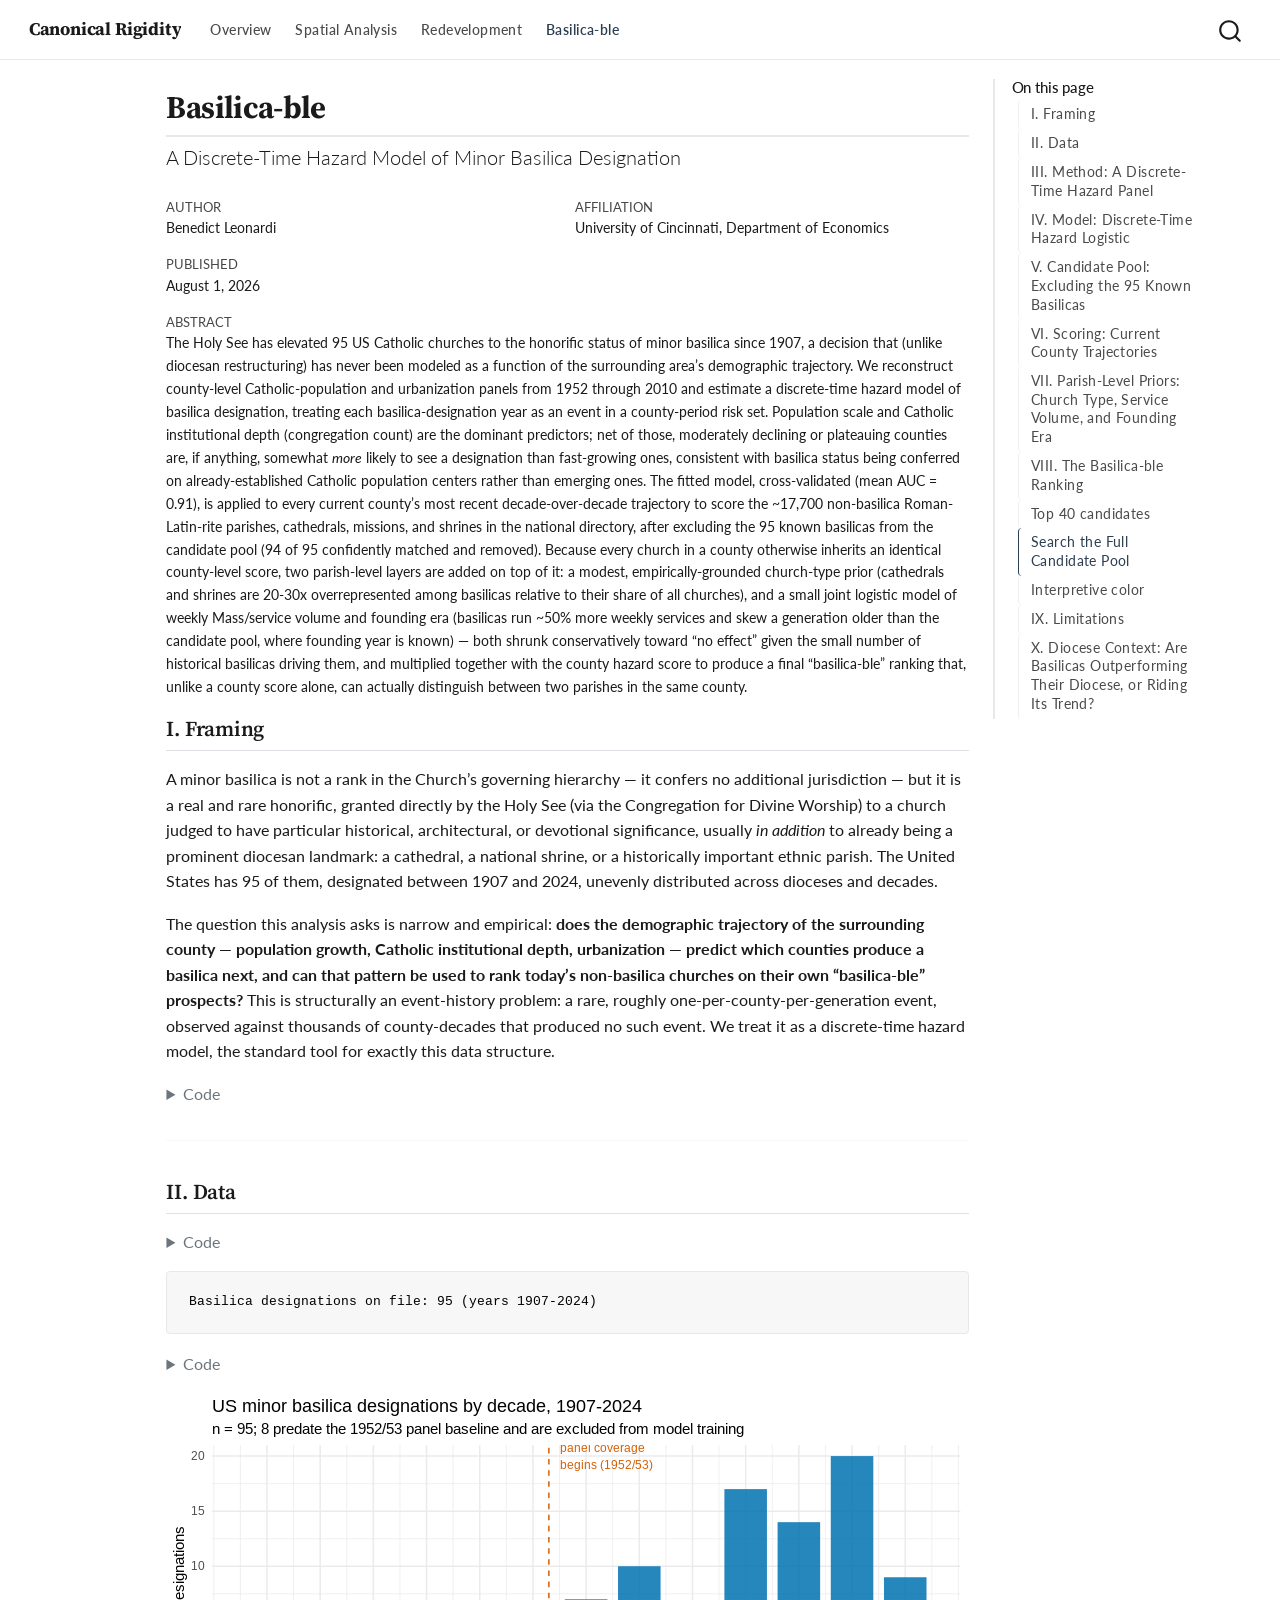
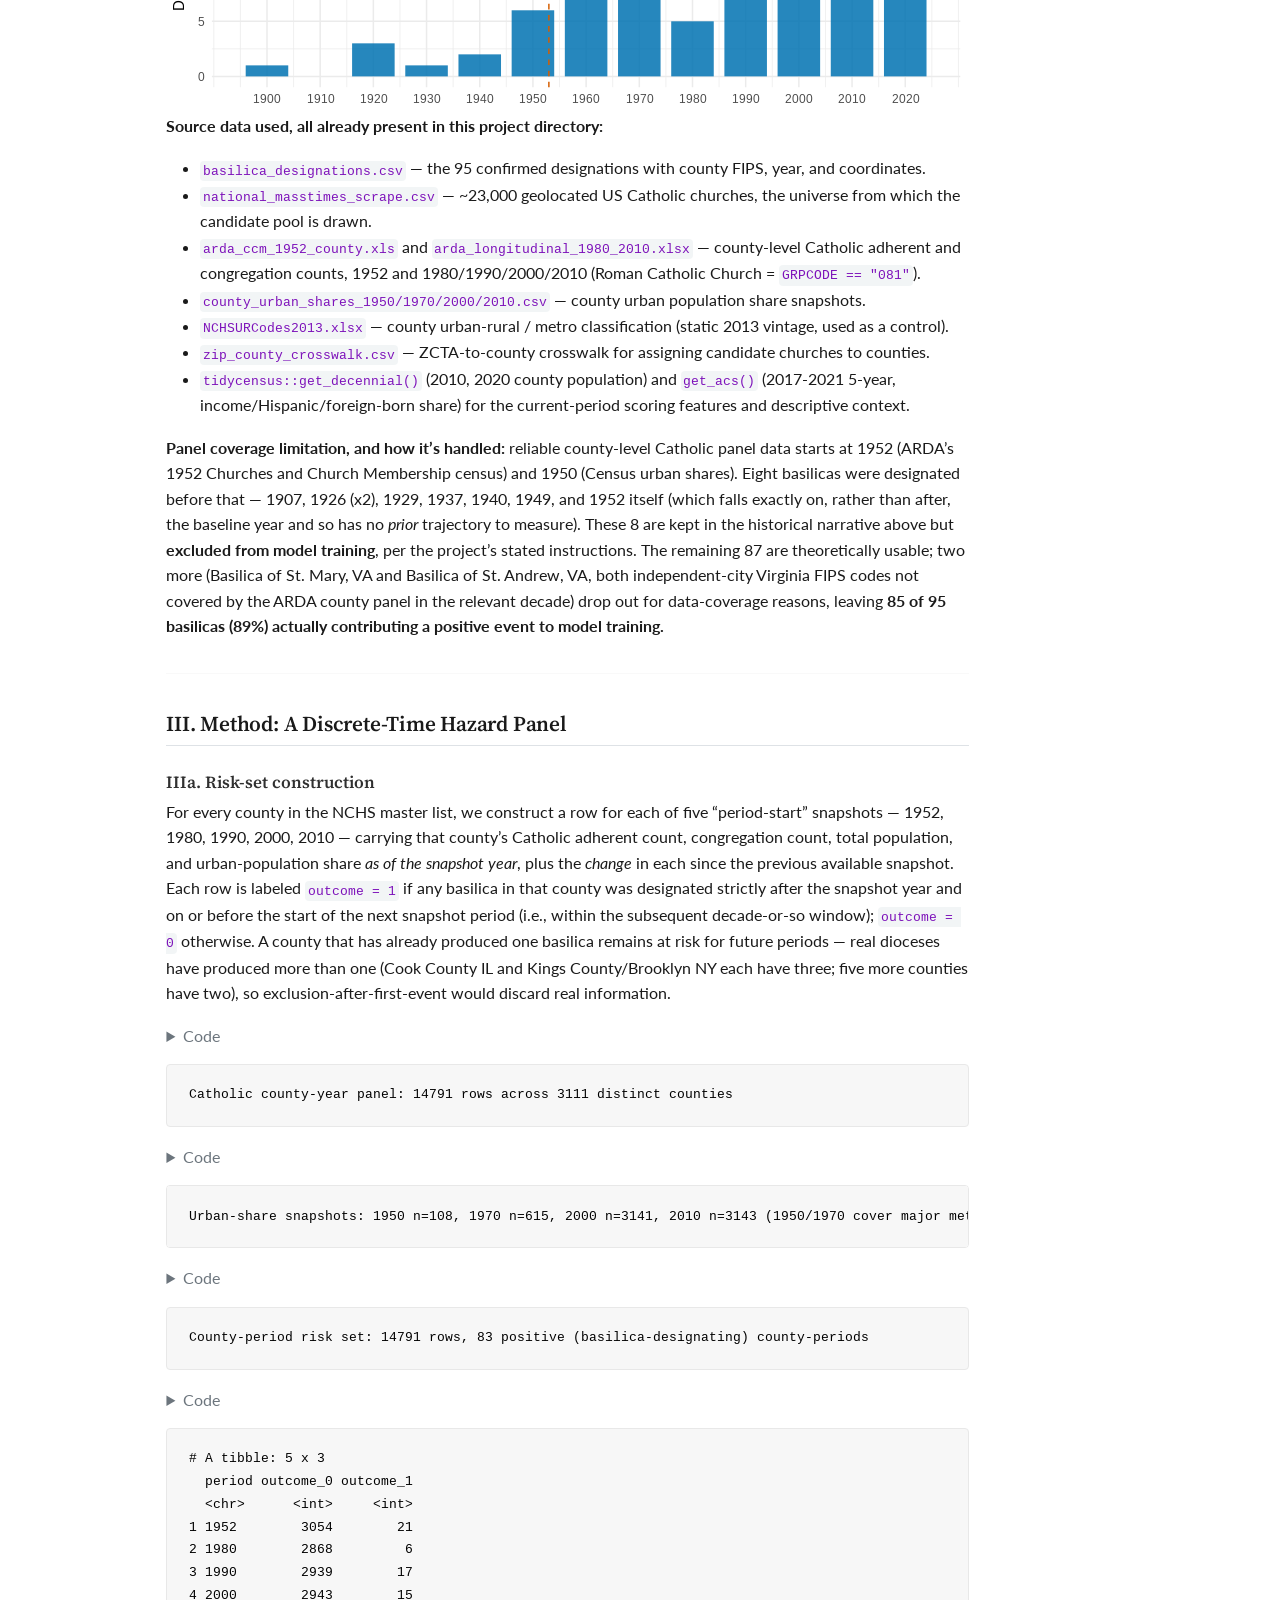
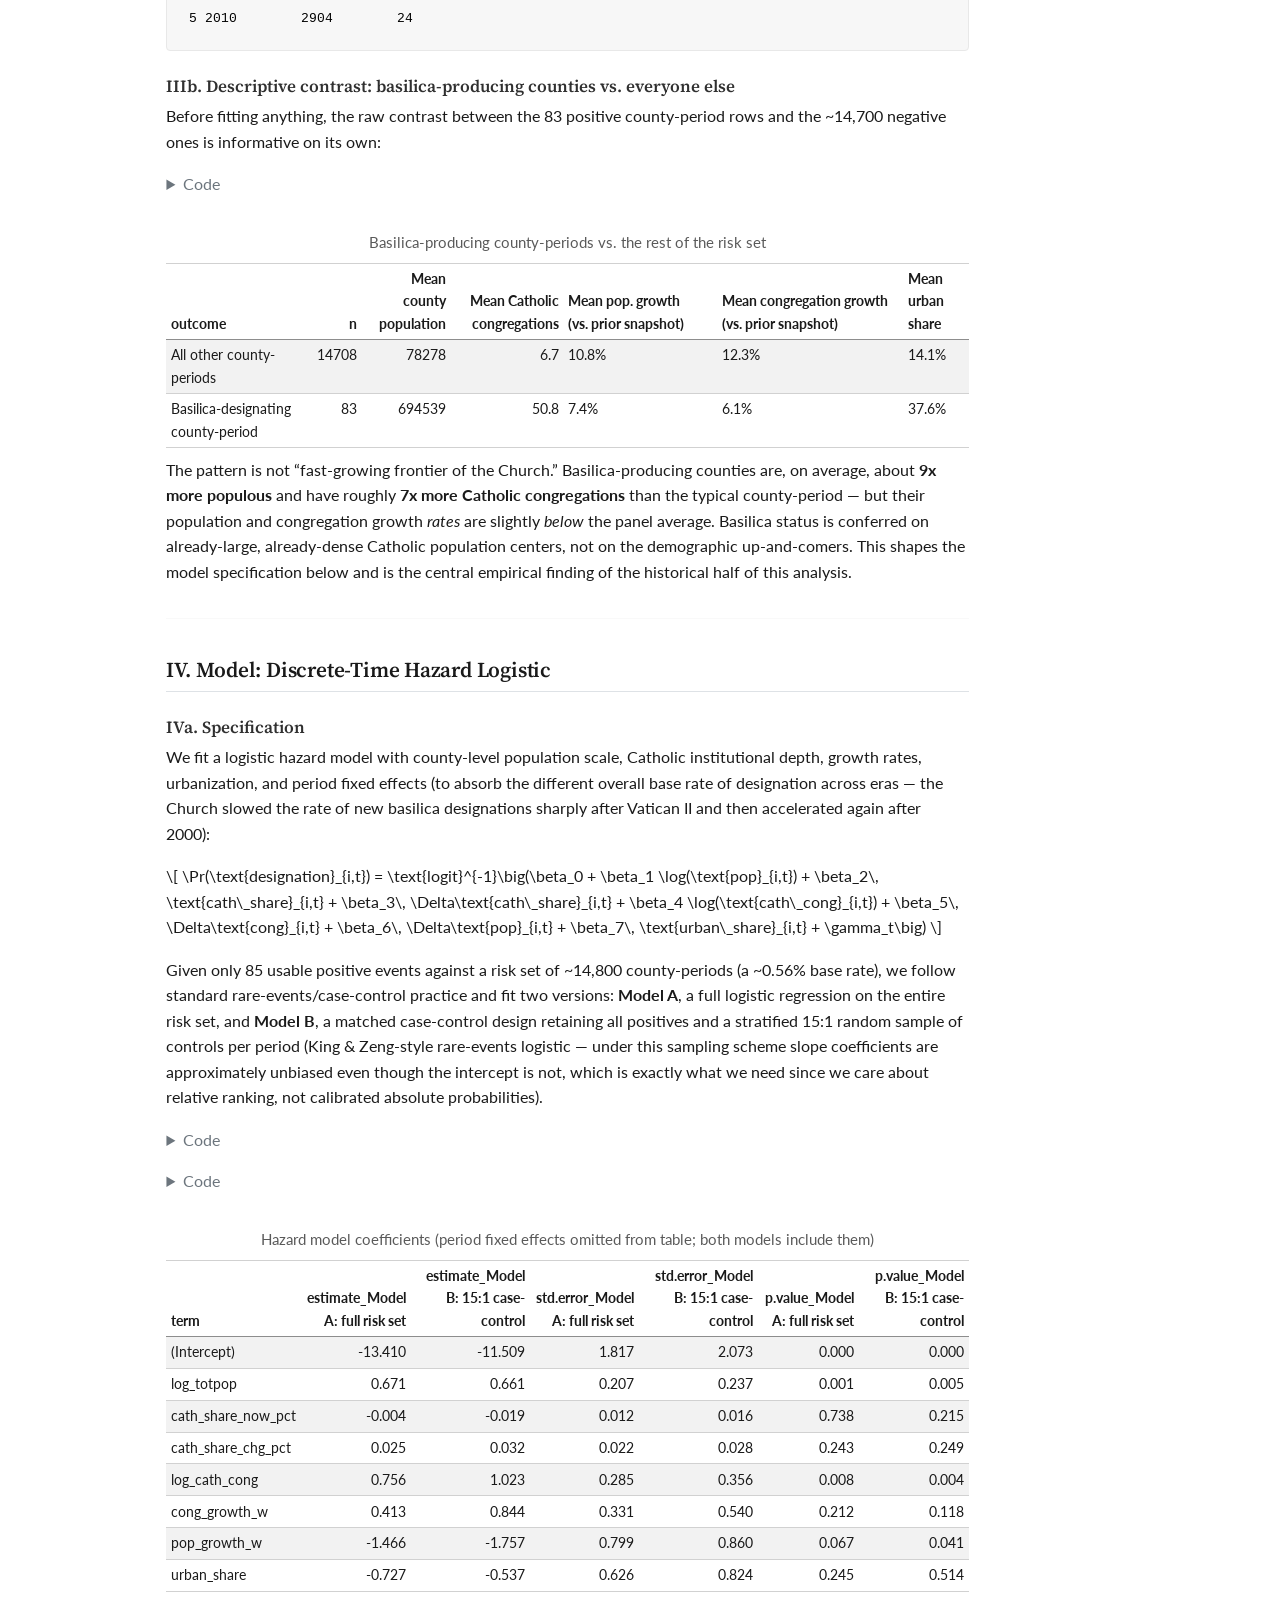
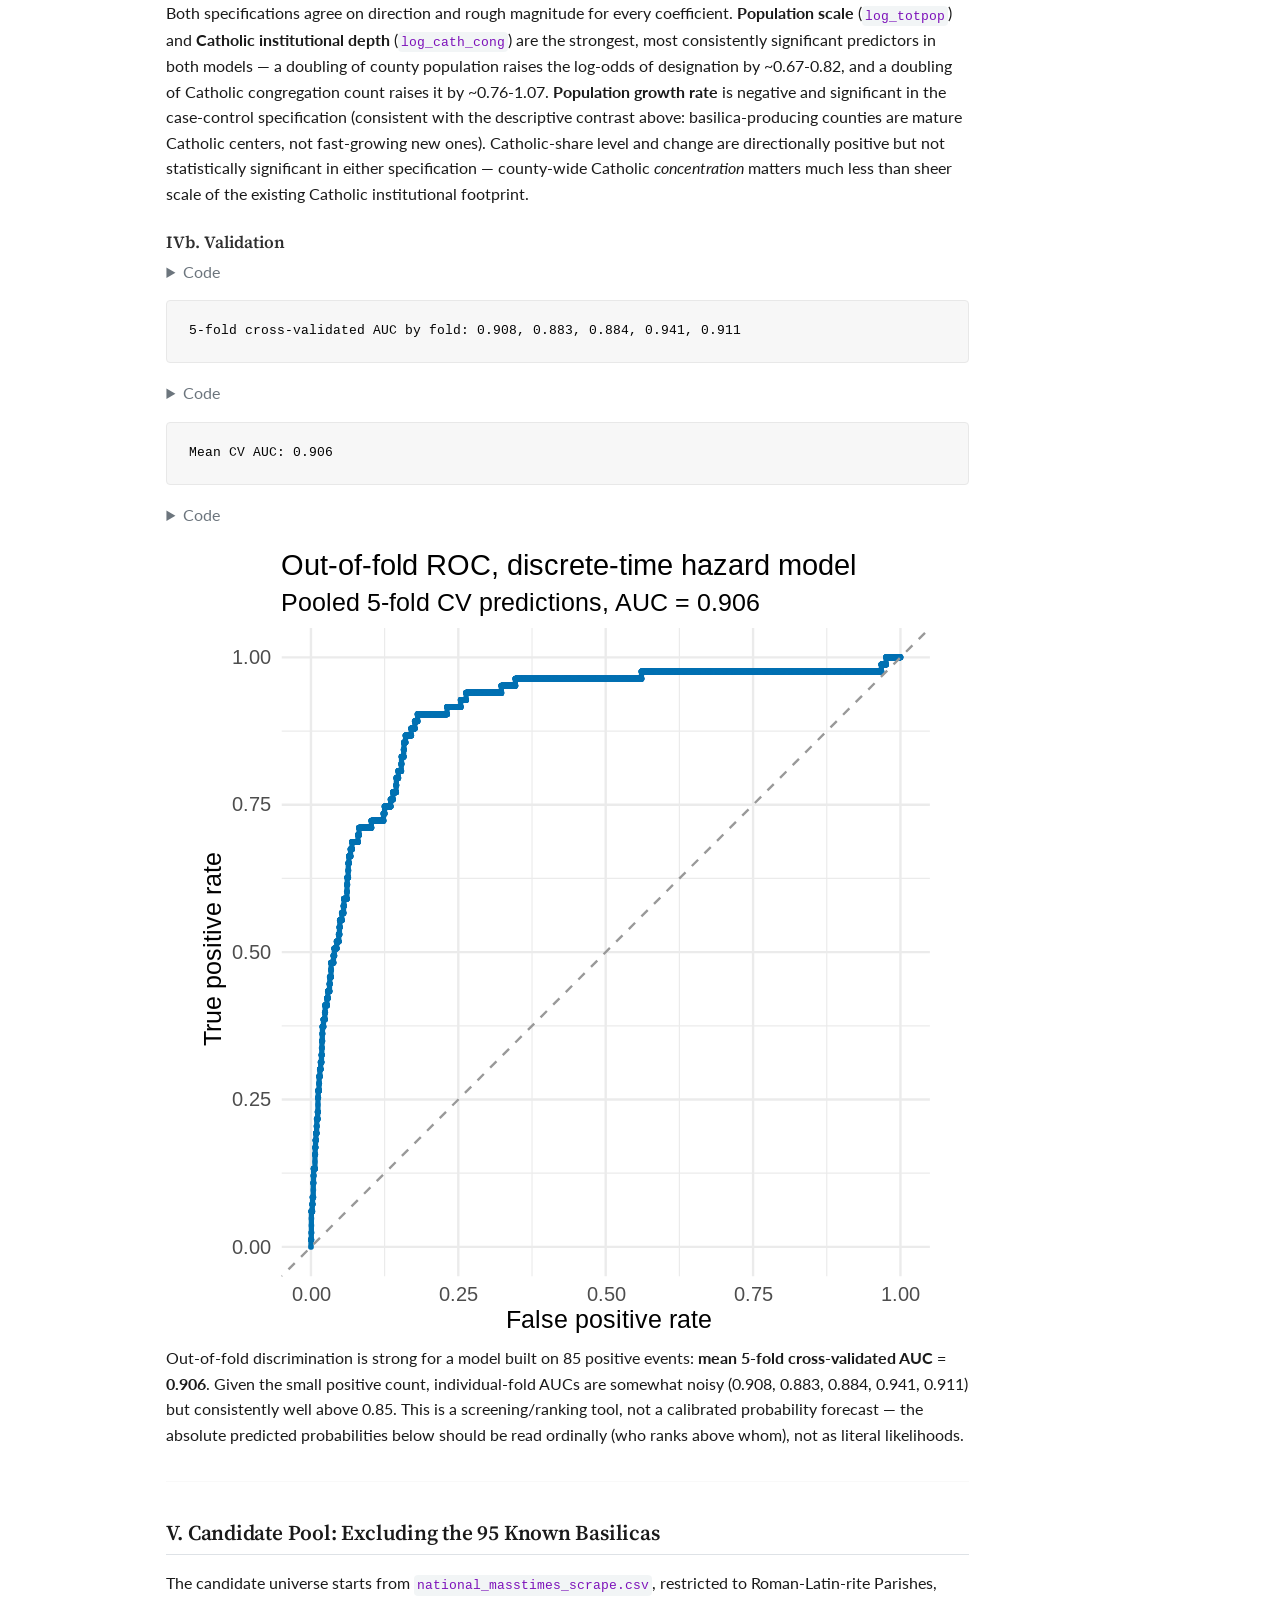
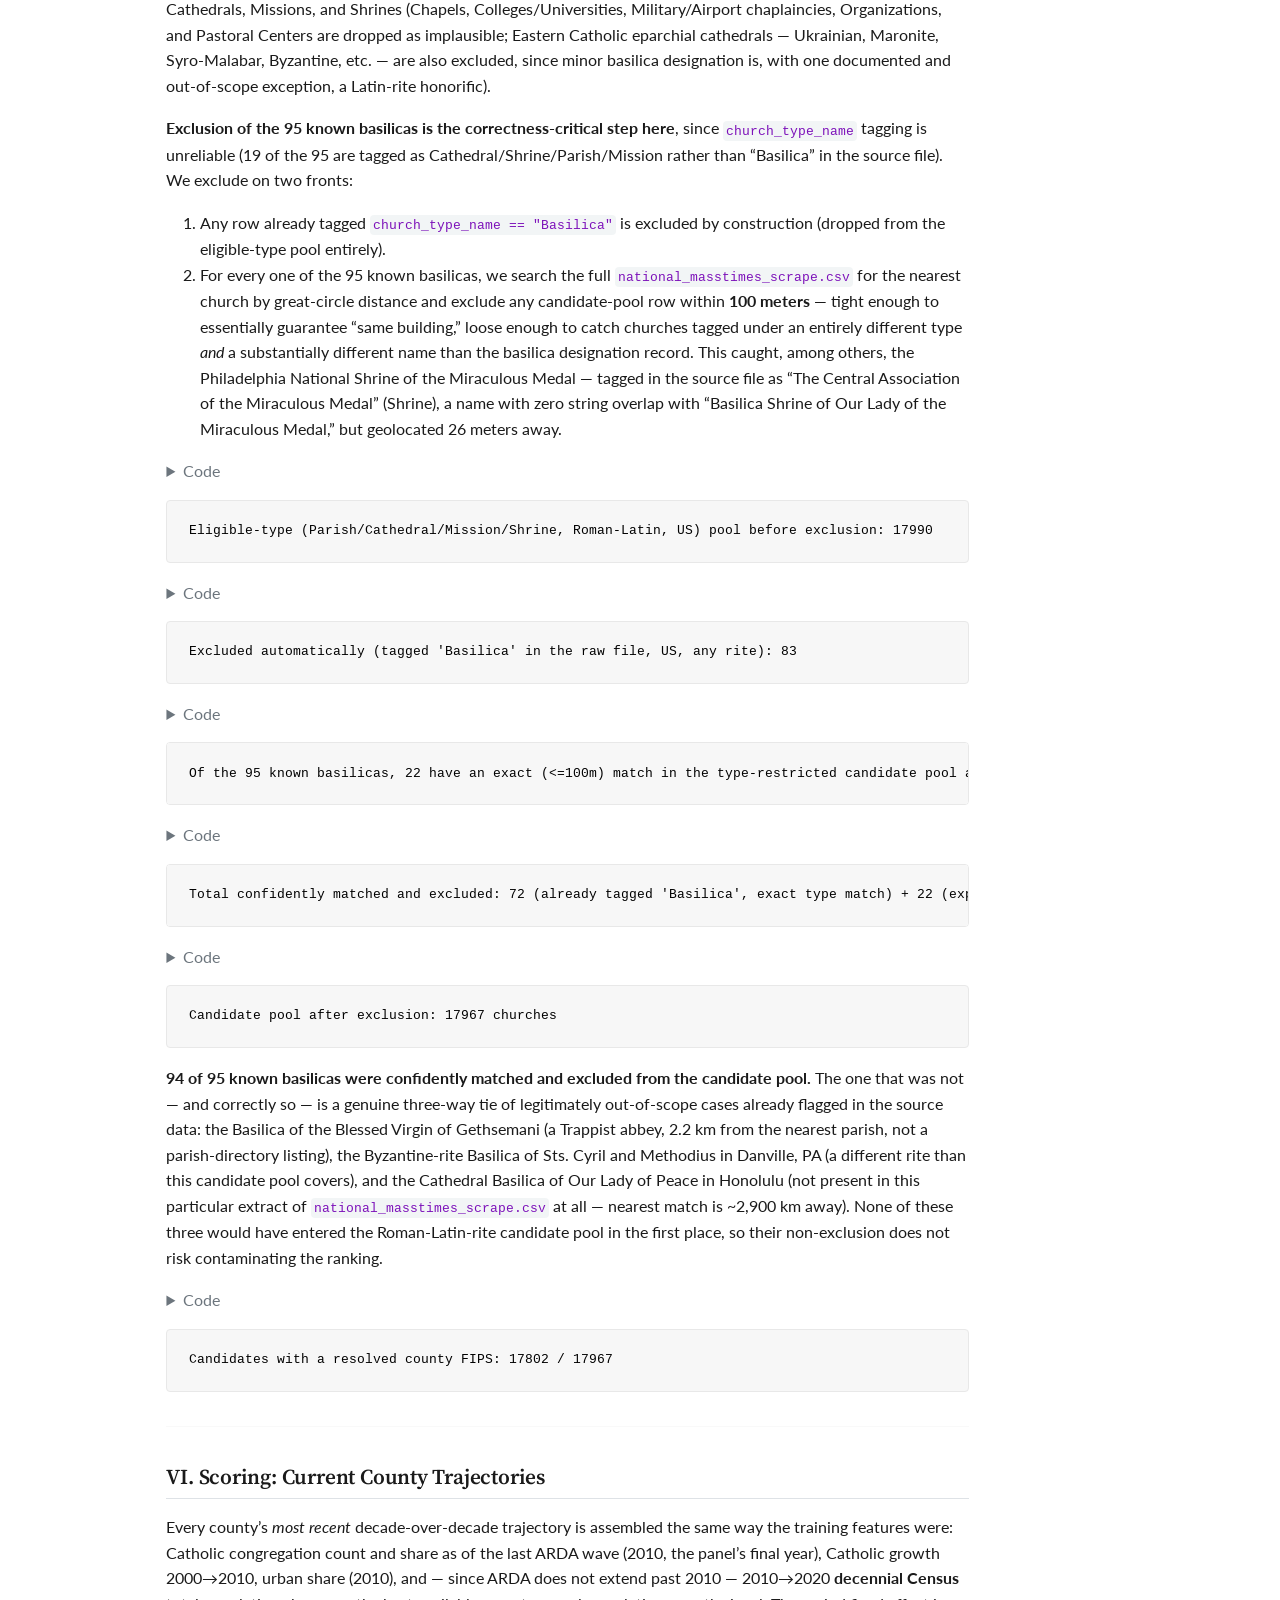
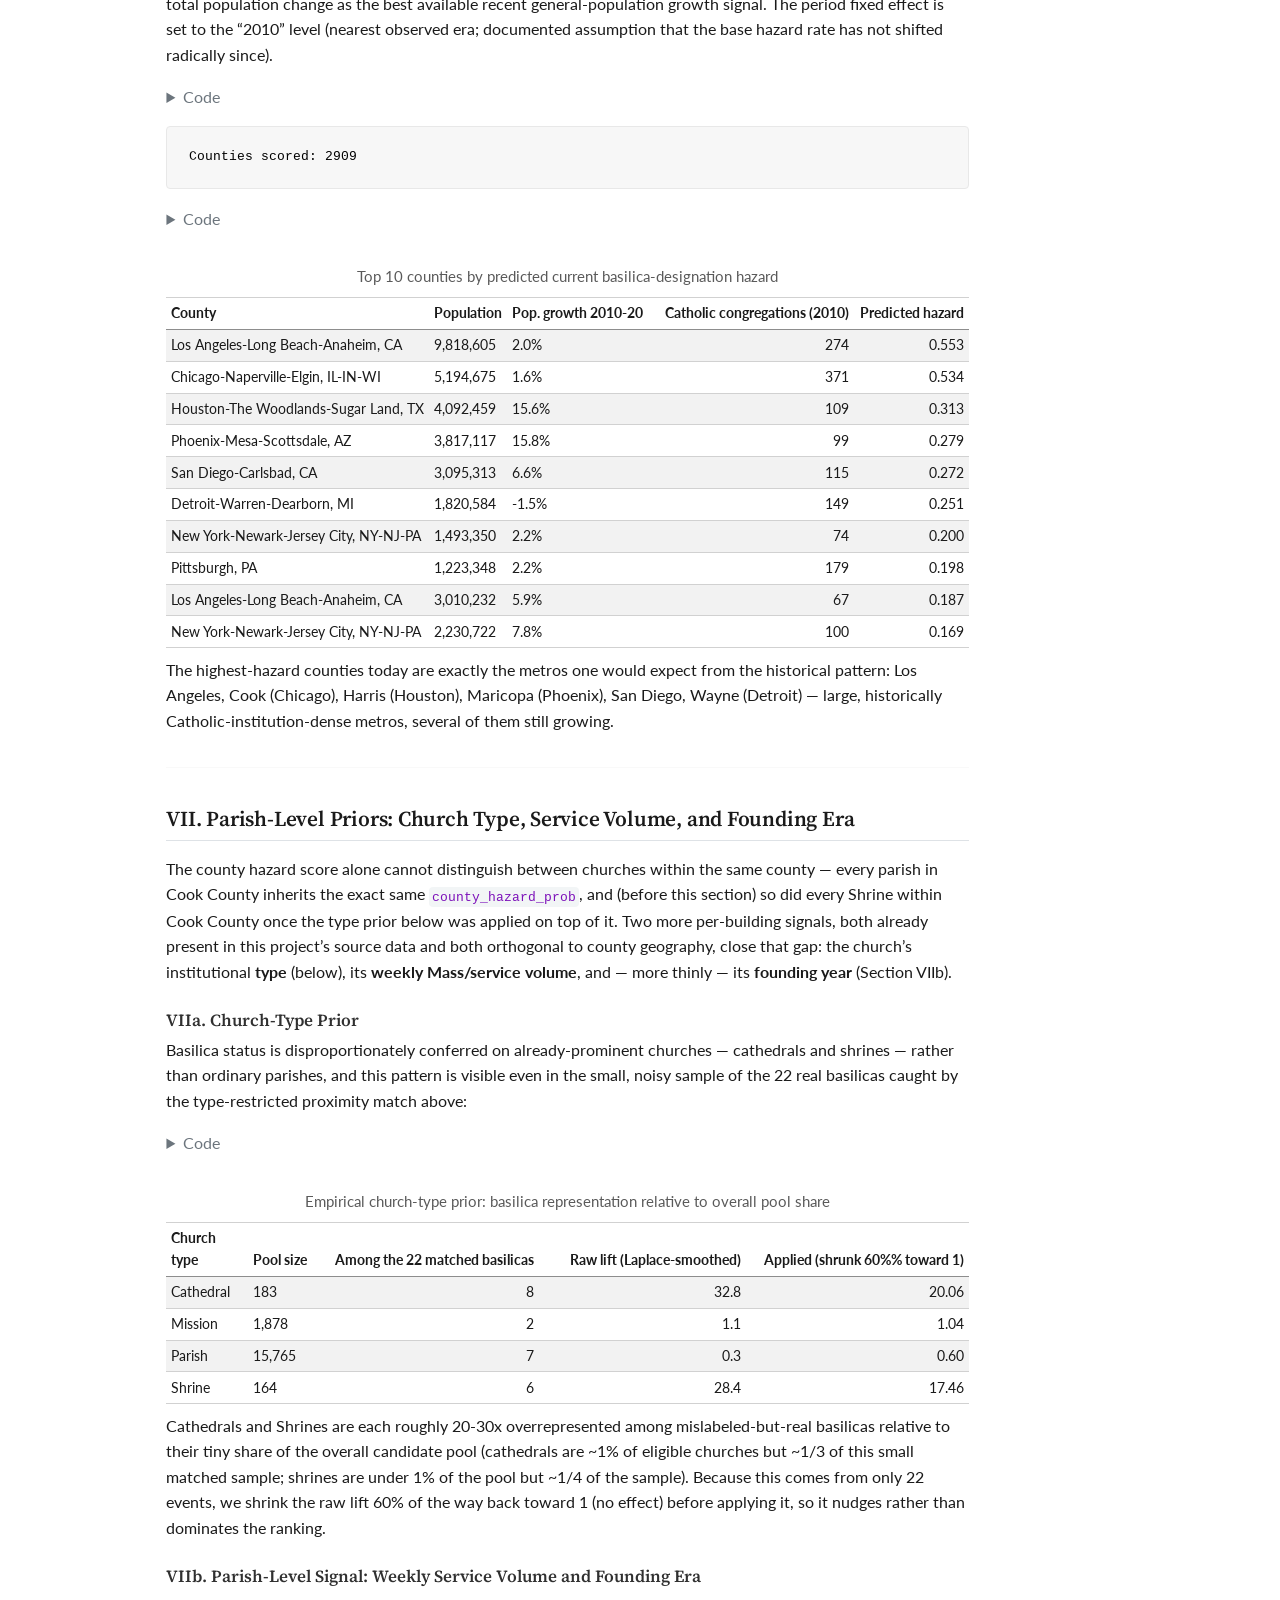
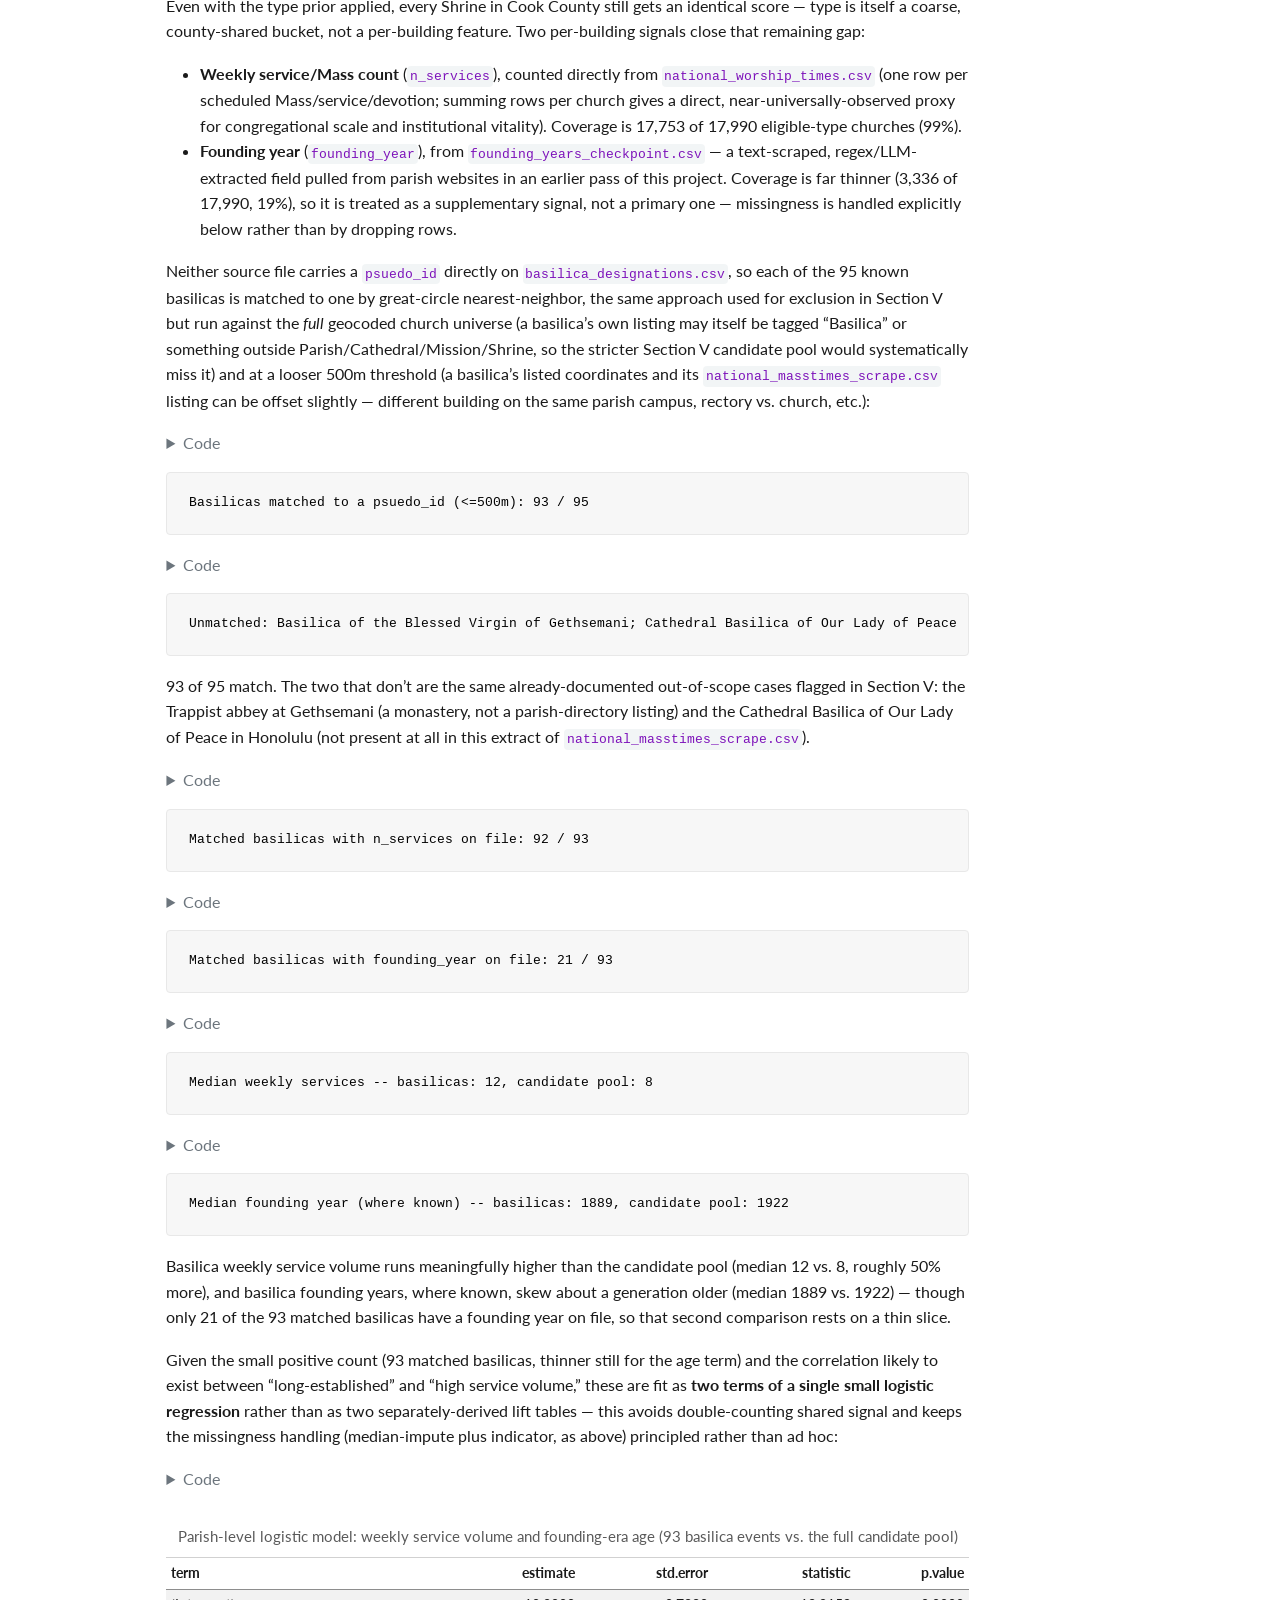
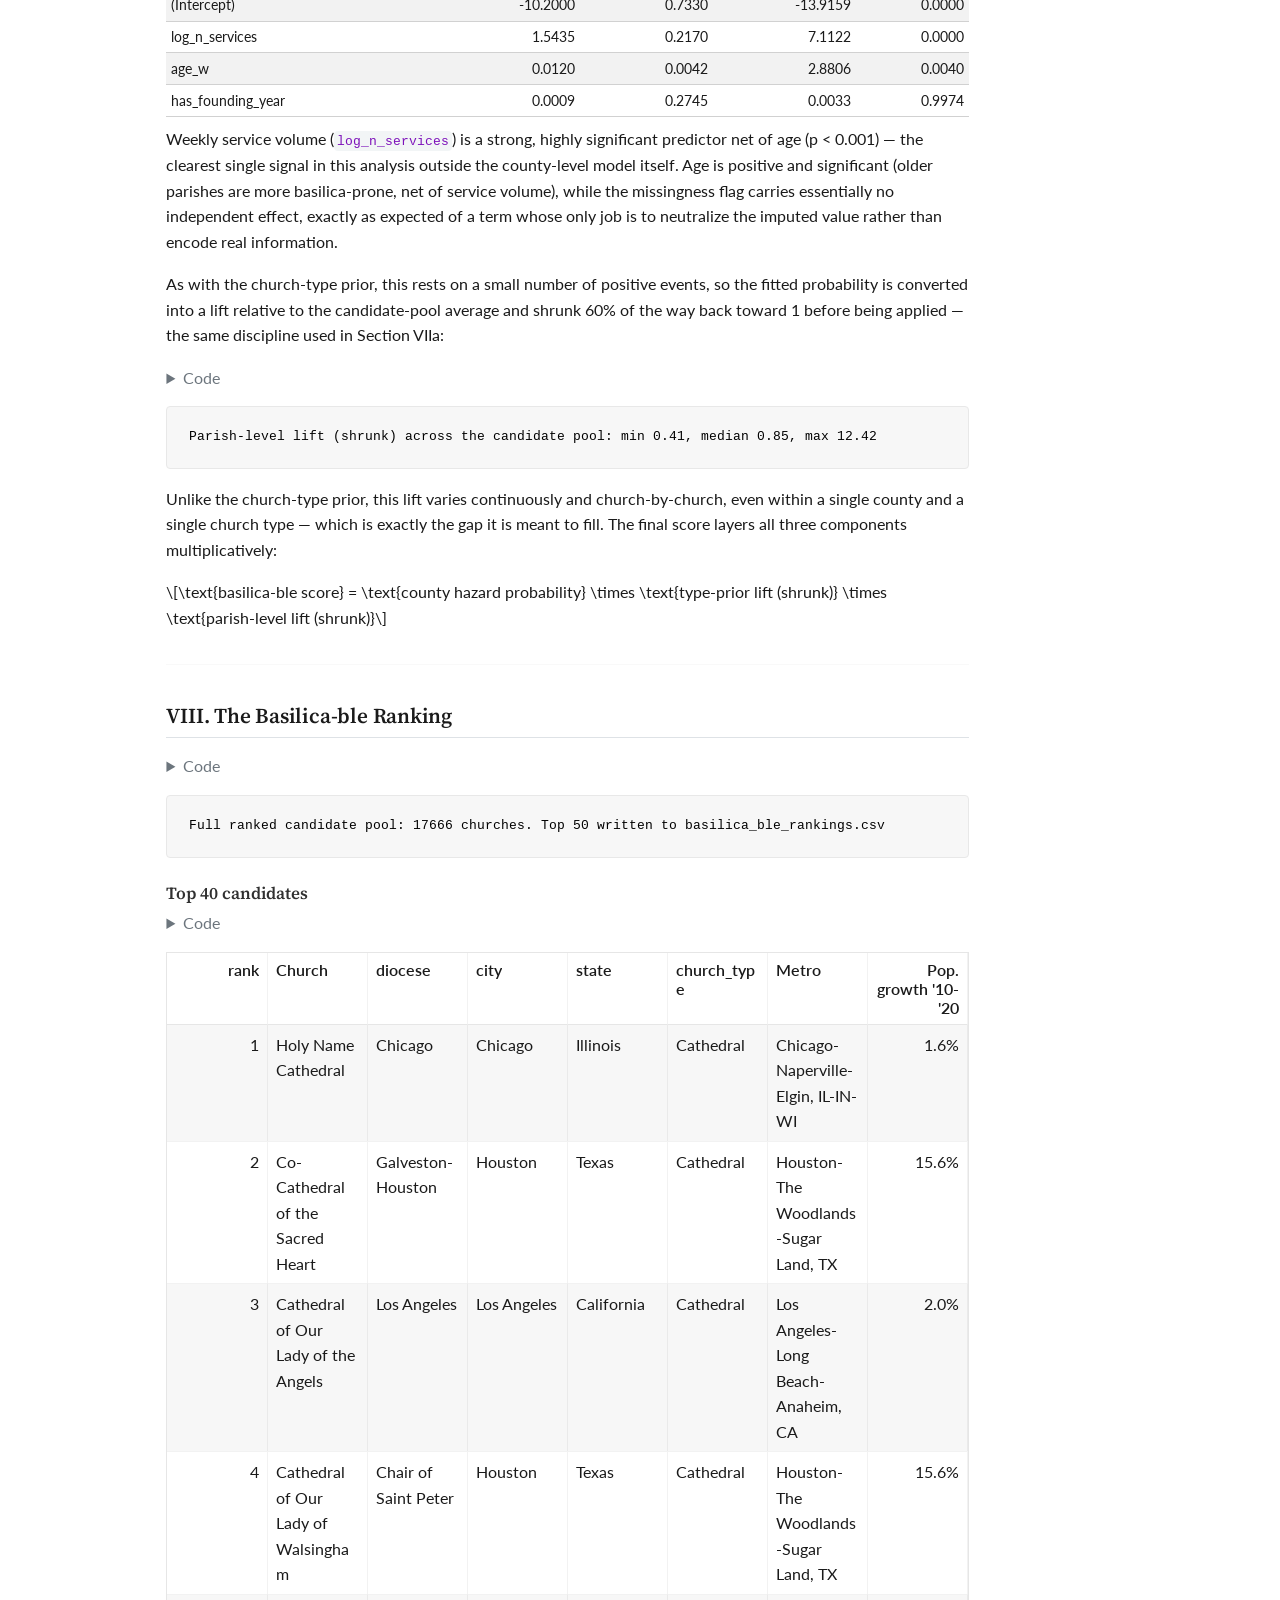
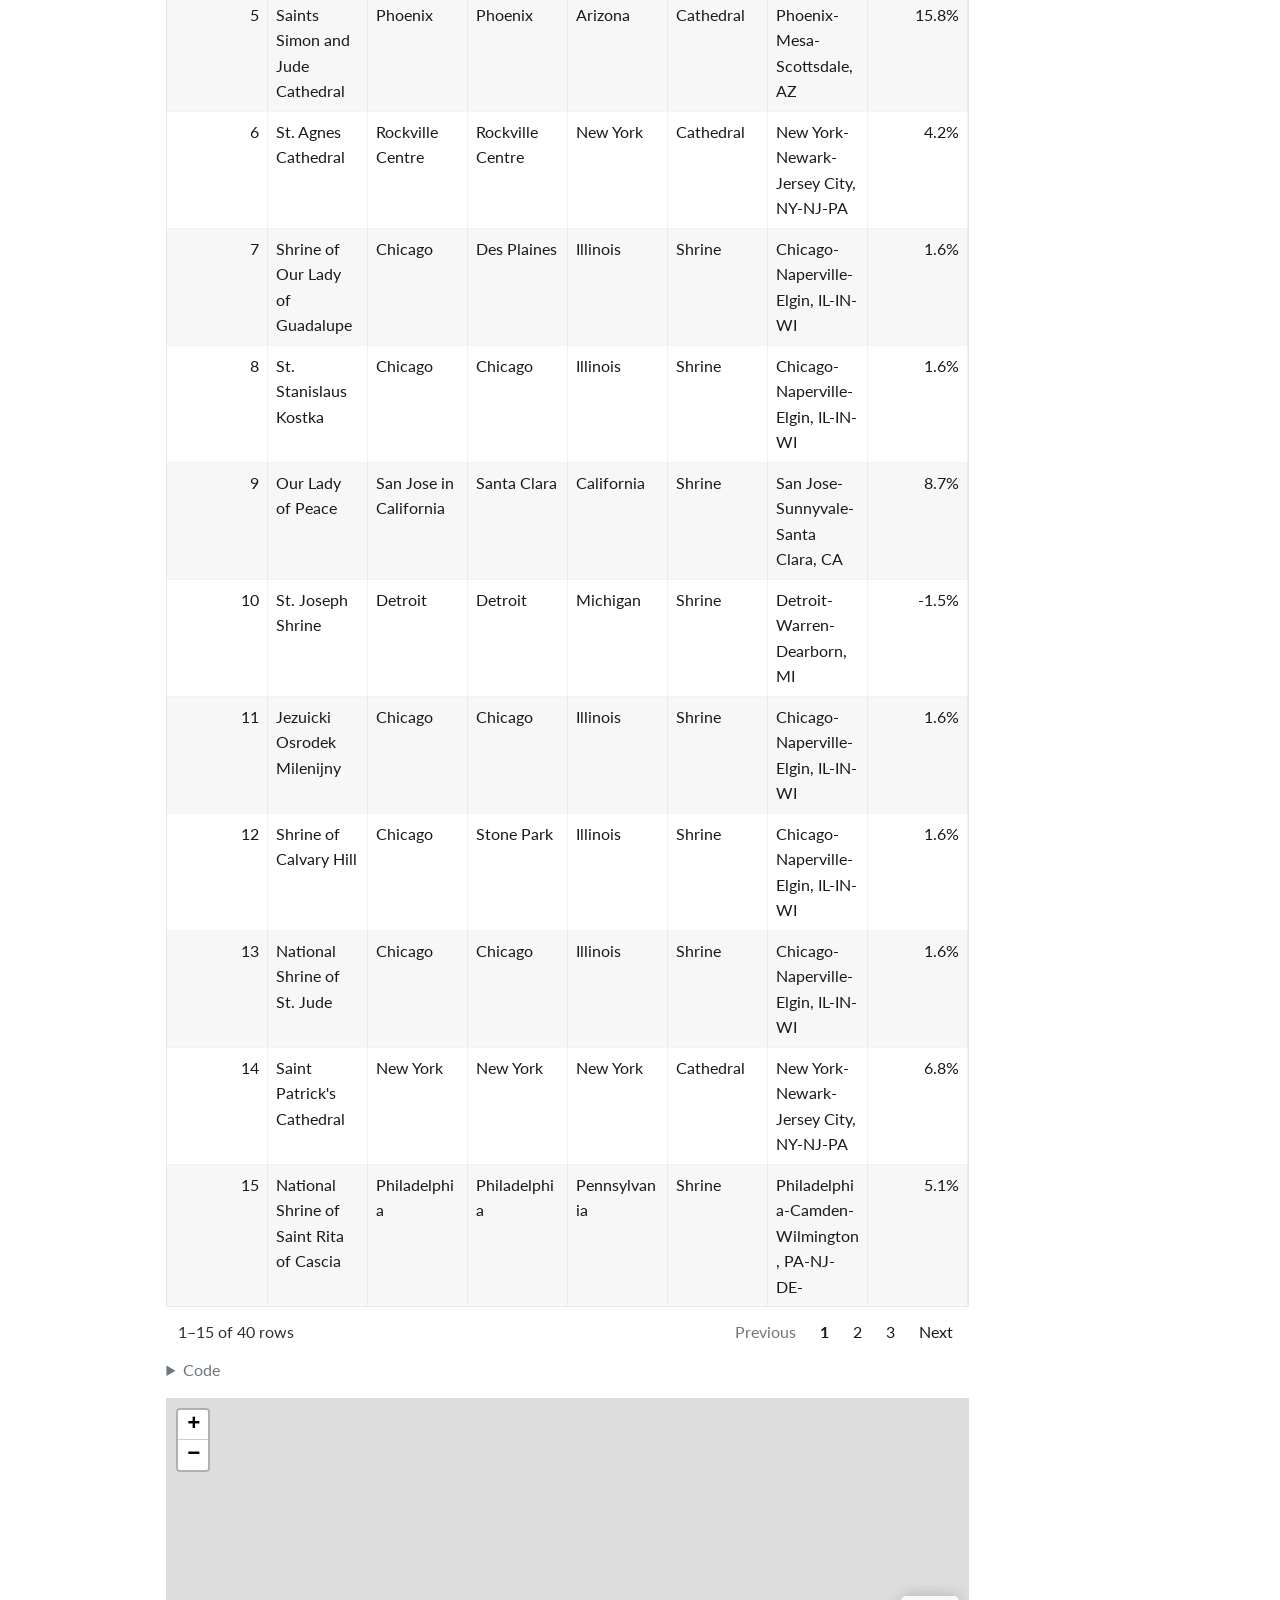
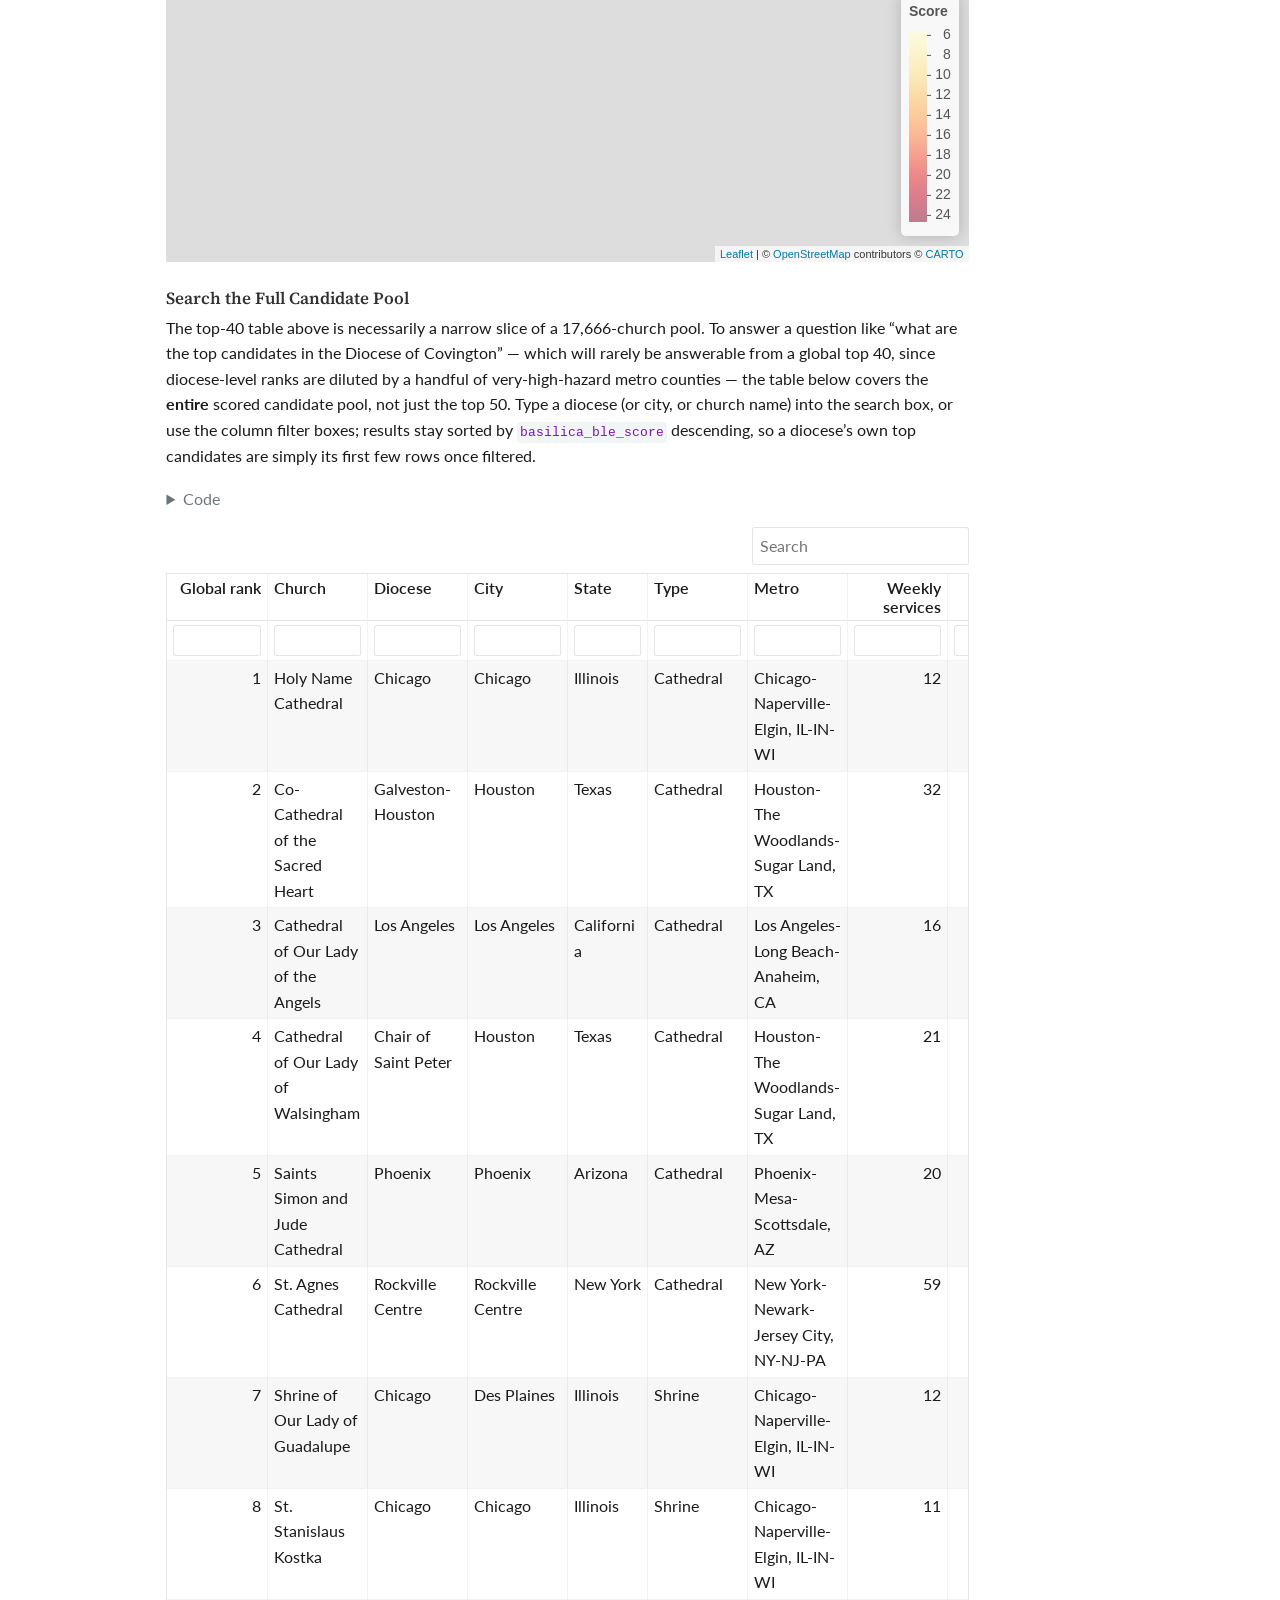
